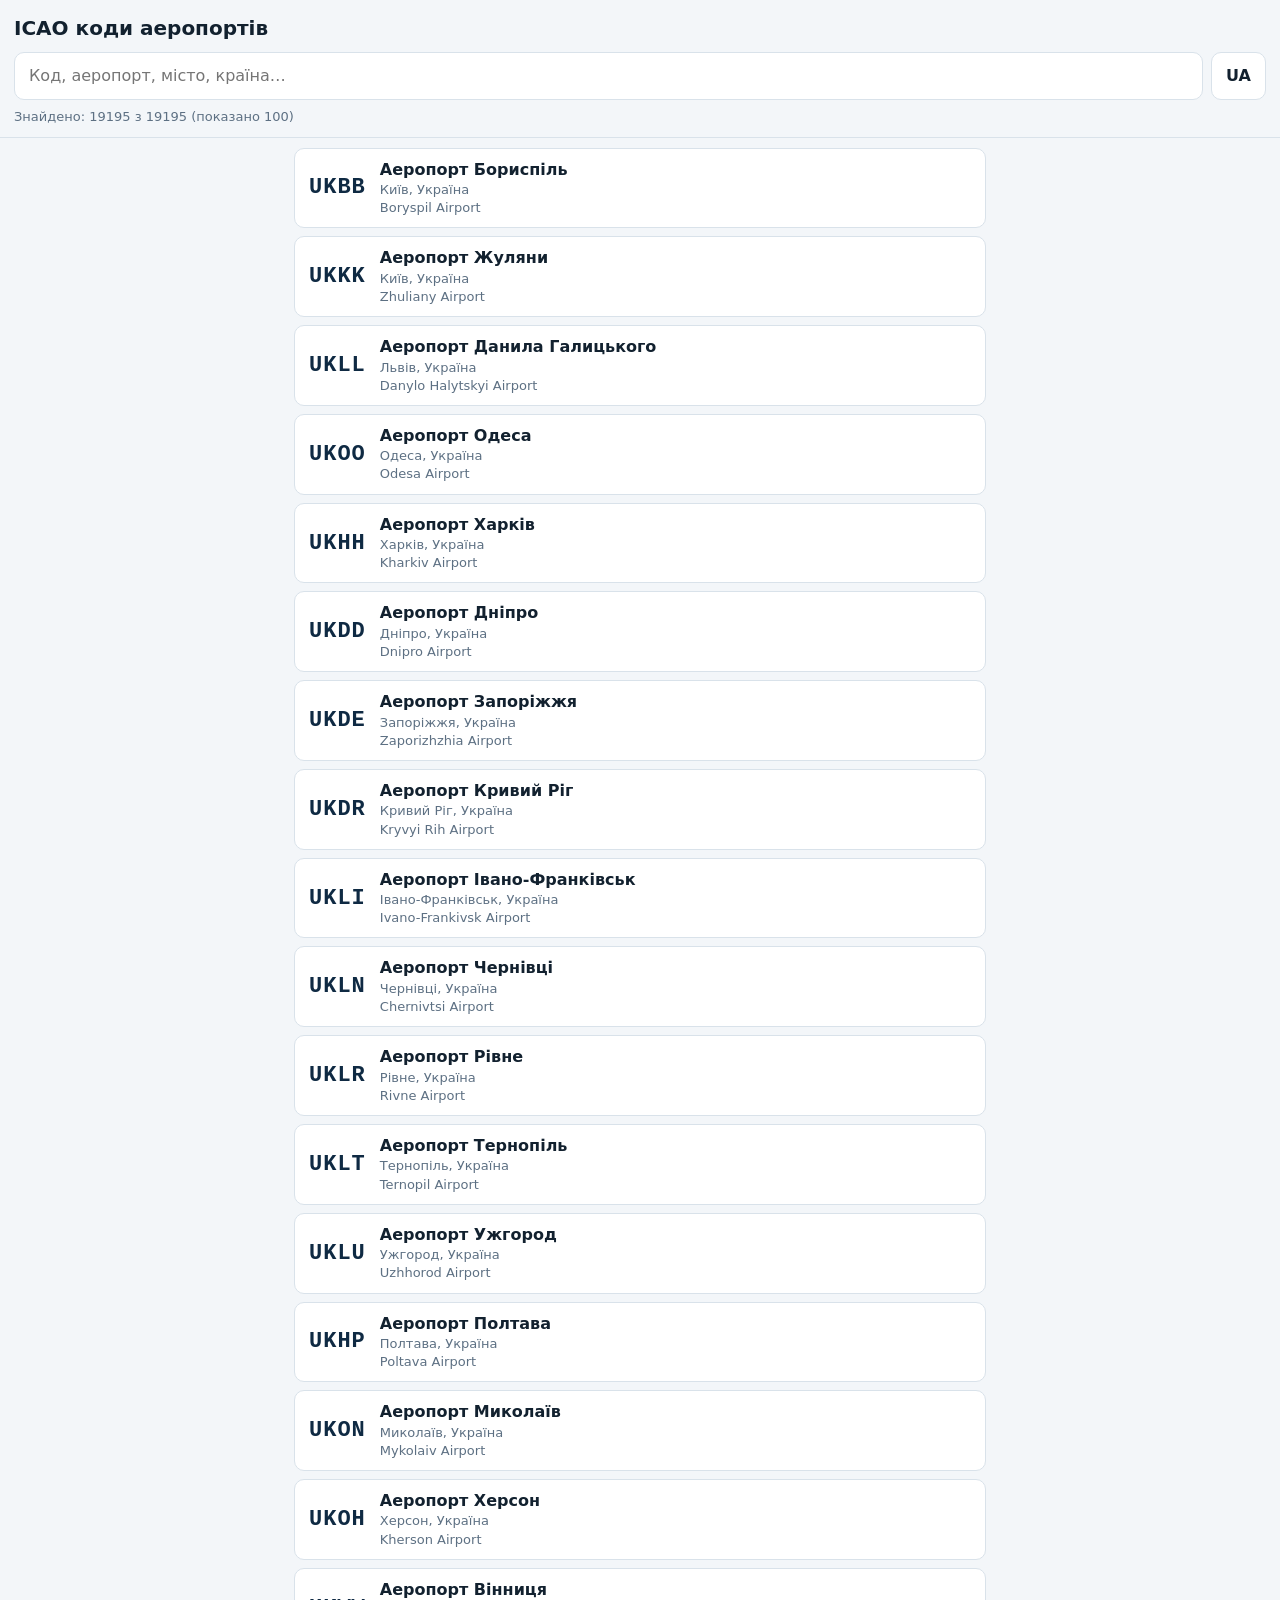
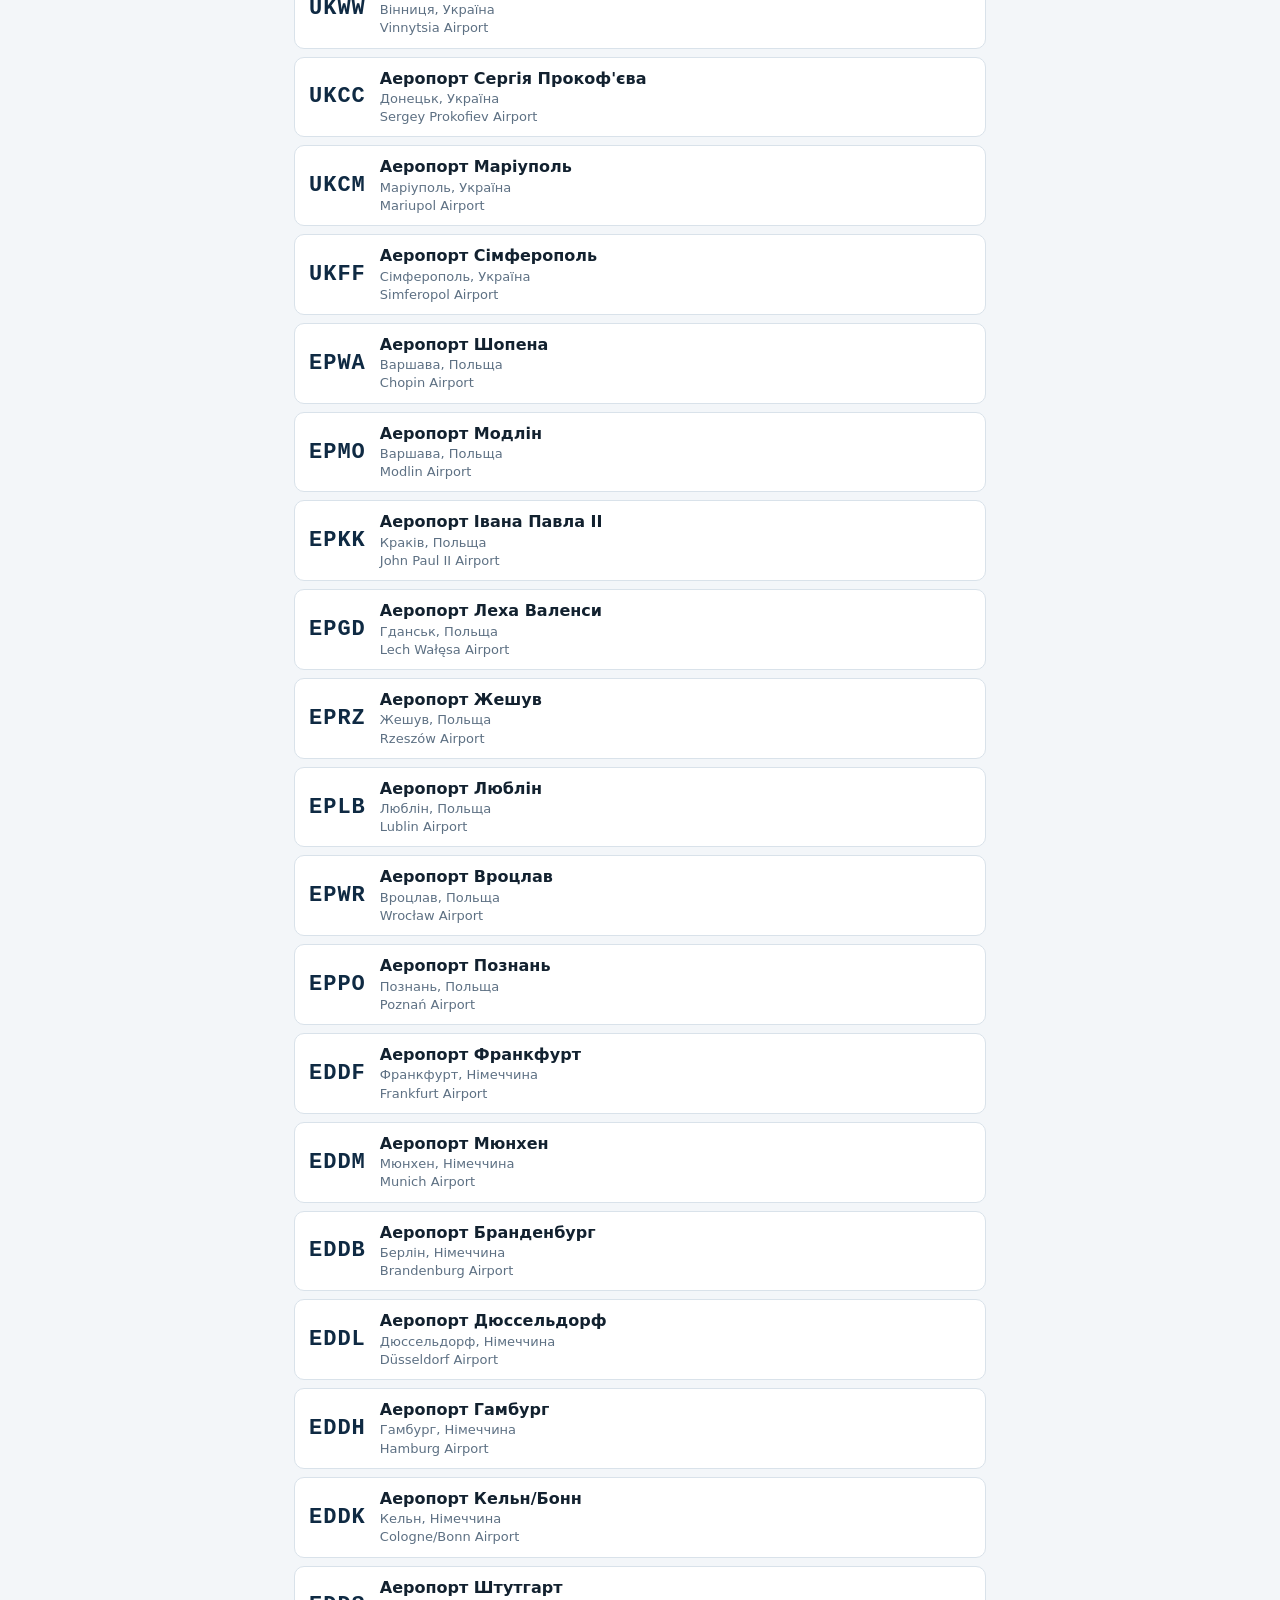
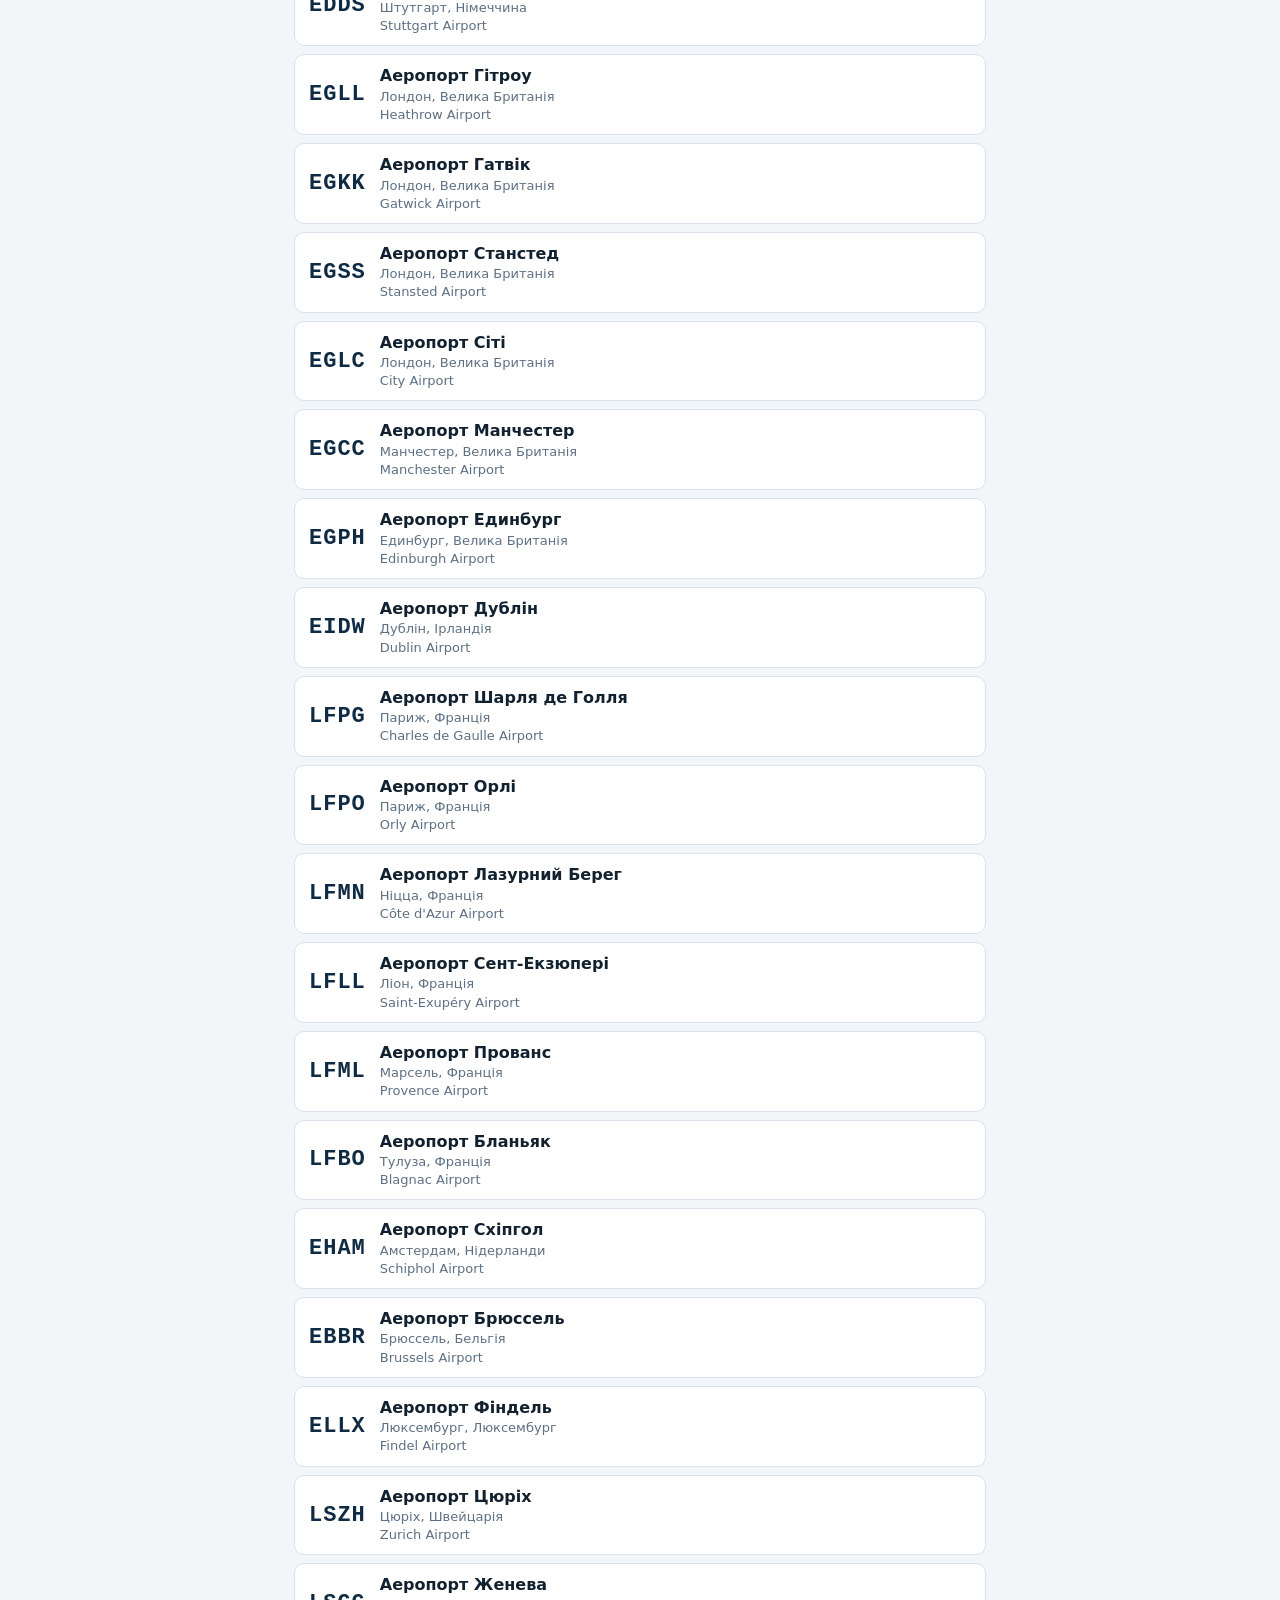
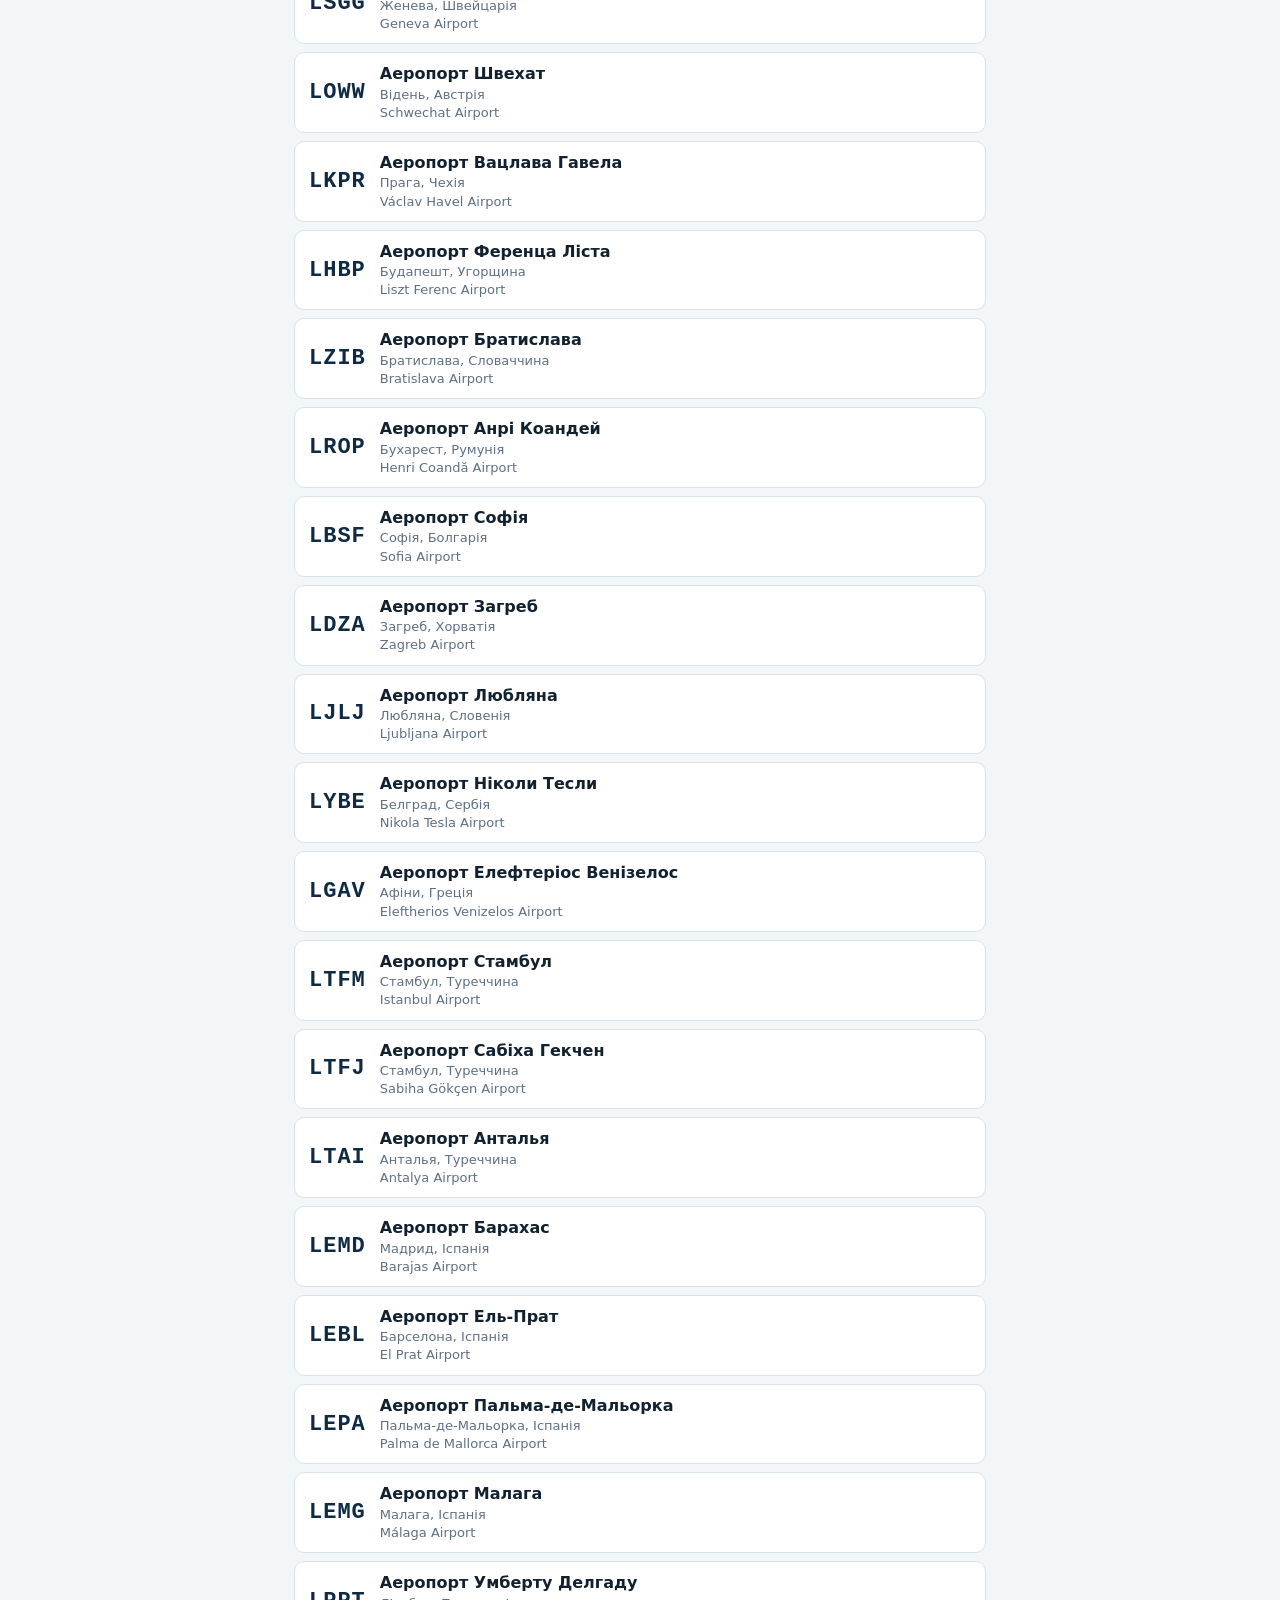
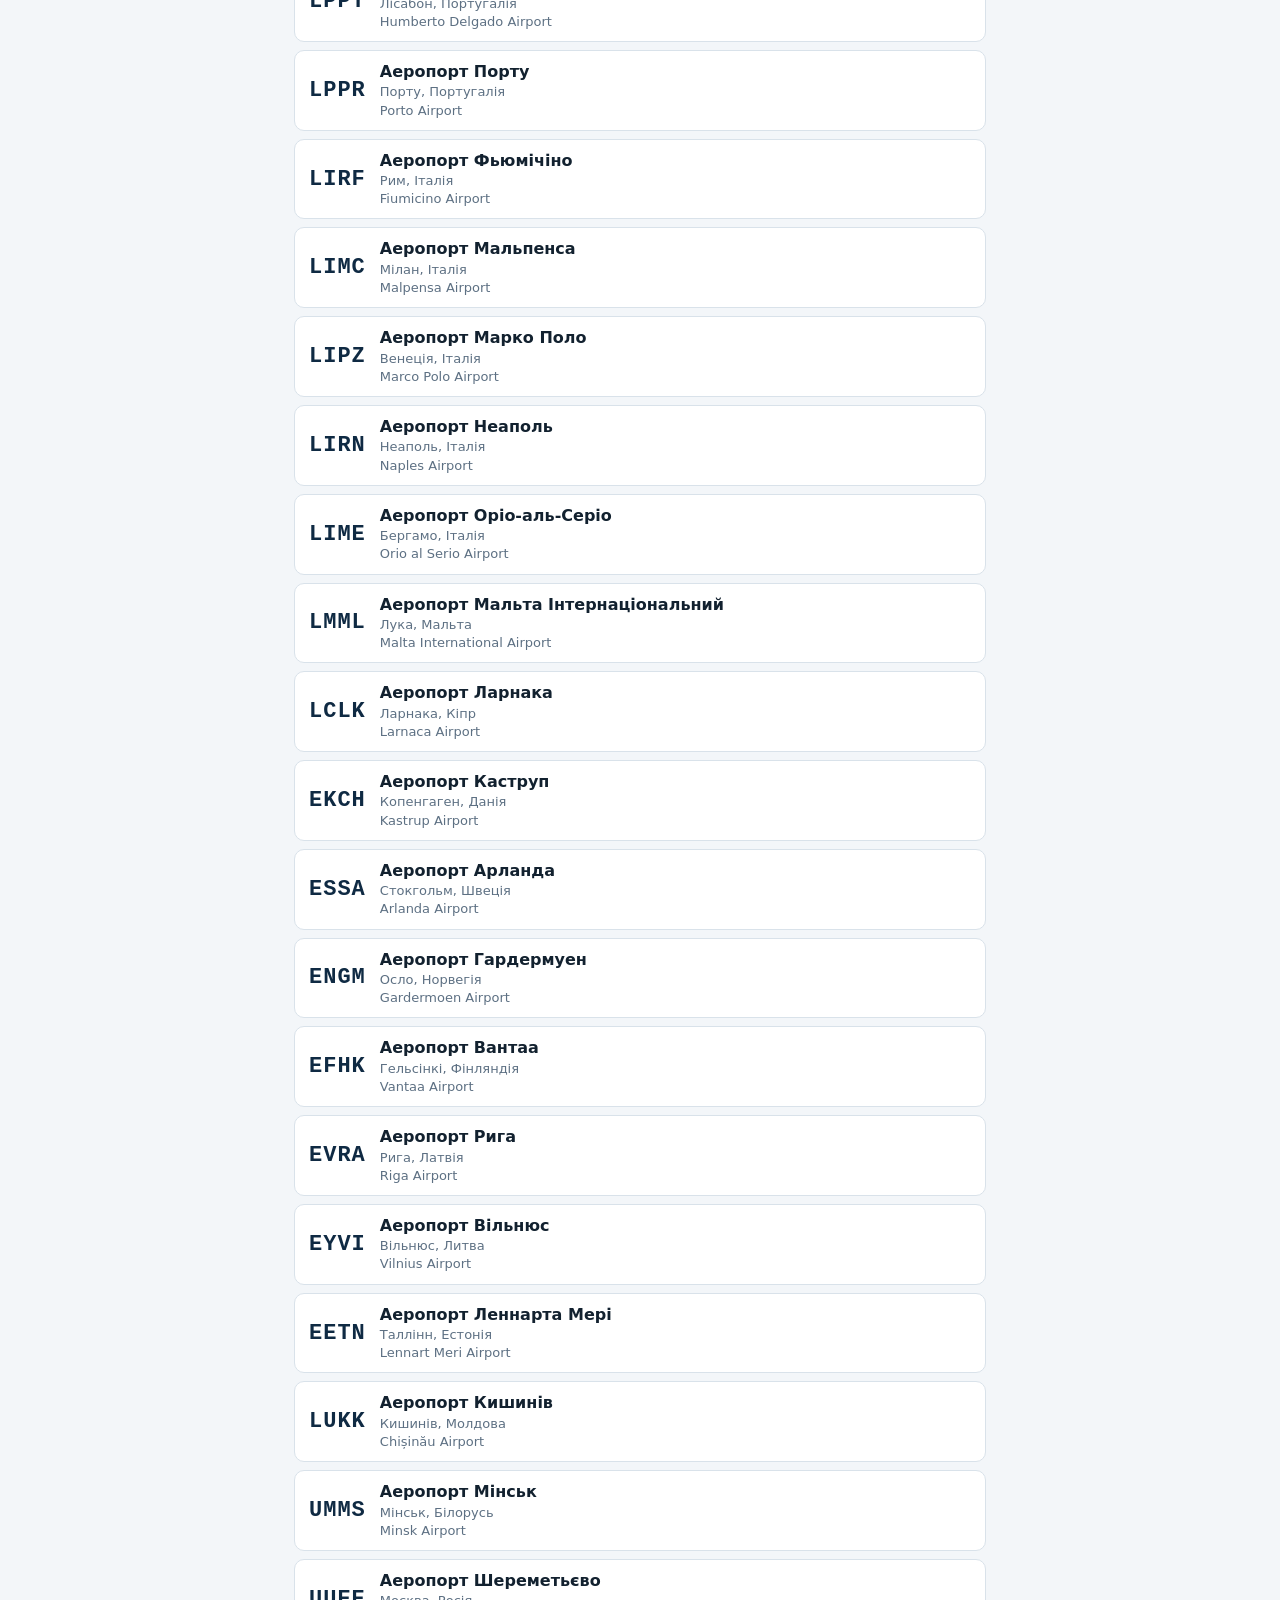
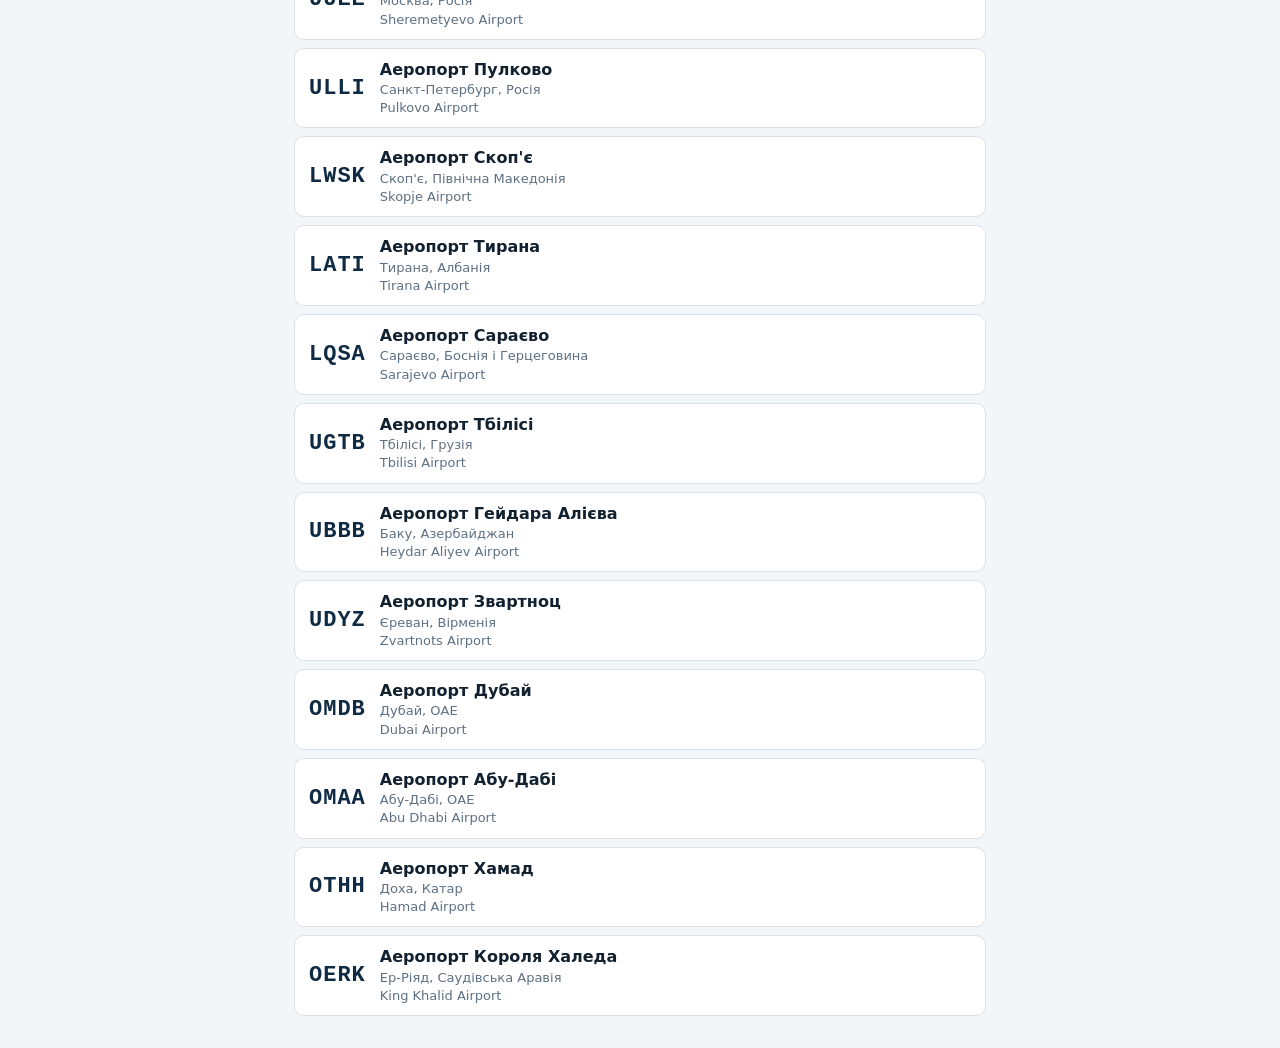
==== index.html @ 997379b4 "Add files via upload" ====
<!DOCTYPE html>
<html lang="uk">
<head>
<meta charset="utf-8">
<meta name="viewport" content="width=device-width, initial-scale=1, viewport-fit=cover">
<meta name="theme-color" content="#0f2a43">
<link rel="manifest" href="manifest.json">
<link rel="icon" href="icons/icon-192.png">
<link rel="apple-touch-icon" href="icons/icon-192.png">
<title>ICAO коди аеропортів</title>
<style>
:root{--bg:#f3f6f9;--card:#fff;--ink:#12212f;--mut:#5d7083;--acc:#0f5f9c;--line:#d9e2ea;--code:#0f2a43;
box-sizing:border-box;padding-top:env(safe-area-inset-top,0px);padding-bottom:env(safe-area-inset-bottom,0px)}
@media (prefers-color-scheme:dark){:root:not([data-theme="light"]){--bg:#0b1722;--card:#13273a;--ink:#e6eef5;--mut:#8fa5b8;--acc:#6bb6f0;--line:#223a50;--code:#6bb6f0}}
:root[data-theme="dark"]{--bg:#0b1722;--card:#13273a;--ink:#e6eef5;--mut:#8fa5b8;--acc:#6bb6f0;--line:#223a50;--code:#6bb6f0}
*{box-sizing:border-box}
body{margin:0;background:var(--bg);color:var(--ink);font:16px/1.4 system-ui,-apple-system,"Segoe UI",Roboto,sans-serif}
header{position:sticky;top:env(safe-area-inset-top,0px);background:var(--bg);padding:14px 14px 10px;border-bottom:1px solid var(--line);z-index:2}
h1{font-size:20px;margin:0 0 10px;font-weight:700}
.row{display:flex;gap:8px}
input{flex:1;min-width:0;font:inherit;padding:12px 14px;border:1.5px solid var(--line);border-radius:10px;background:var(--card);color:var(--ink)}
input:focus,button:focus-visible{outline:2px solid var(--acc);outline-offset:1px}
button{font:inherit;font-weight:600;padding:0 14px;border:1.5px solid var(--line);border-radius:10px;background:var(--card);color:var(--ink);cursor:pointer}
#cnt{font-size:13px;color:var(--mut);margin-top:8px}
main{padding:10px 14px 24px;max-width:720px;margin:0 auto}
.it{display:flex;gap:14px;align-items:center;background:var(--card);border:1px solid var(--line);border-radius:10px;padding:10px 14px;margin-bottom:8px;width:100%;text-align:left;font-weight:400}
.cd{font:700 22px ui-monospace,Menlo,Consolas,monospace;color:var(--code);letter-spacing:1px}
.nm{font-weight:600}.sb{font-size:13px;color:var(--mut)}
.em{text-align:center;color:var(--mut);padding:30px 0}
#toast{position:fixed;left:50%;bottom:calc(20px + env(safe-area-inset-bottom,0px));transform:translateX(-50%);background:var(--code);color:var(--bg);padding:8px 14px;border-radius:20px;font-size:14px;opacity:0;pointer-events:none;transition:opacity .2s}
#toast.on{opacity:1}
#imp,#hint{display:none!important}
.w{margin-bottom:8px}.w .it{margin-bottom:0}.w.open .it{border-radius:10px 10px 0 0}
.dt{background:var(--card);border:1px solid var(--line);border-top:0;border-radius:0 0 10px 10px;padding:8px 14px;font-size:14px}
.dt div{display:flex;justify-content:space-between;gap:12px;padding:3px 0}.dt span:first-child{color:var(--mut)}.dt a{color:var(--acc)}.dt svg{display:block;width:100%;height:auto;margin:8px 0 4px}.dt .h{display:block;font-weight:700;margin-top:6px;border-top:1px solid var(--line);padding-top:8px}
</style>
</head>
<body>
<header>
<h1 id="t">ICAO коди аеропортів</h1>
<div class="row"><input id="q" type="search" autocomplete="off" autocapitalize="off" spellcheck="false" placeholder="Код, аеропорт, місто, країна…"><button id="lg" aria-label="Мова">UA</button></div>
<div class="row" style="margin-top:8px;align-items:center"><div id="cnt" style="flex:1;margin:0"></div><button id="imp" style="padding:8px 12px;font-size:14px"></button><input id="fi" type="file" accept=".csv,text/csv" hidden></div>
</header>
<main><div id="hint" class="sb" style="margin-bottom:10px"></div><div id="list"></div></main>
<div id="toast"></div>
<script>
const FULL=[["KHBE","Nineveh","Himsel Army Airfield","US","S",39.3393,-86.0298,708,"","US-IN",0,"",""],["KUSW","Spencer","Boggs Field","US","S",38.8238,-81.3488,927,"","US-WV",0,"","https://en.wikipedia.org/wiki/Boggs_Field"],["PPIT","Nunapitchuk","Nunapitchuk Airport","US","S",60.9056,-162.4405,12,"NUP","US-AK",1,"","https://en.wikipedia.org/wiki/Nunapitchuk_Airport"],["PAJO","Hinchinbrook","Johnstone Point Airport","US","S",60.4817,-146.584,15,"","US-AK",0,"",""],["KTBX","Shoshoni","Shoshoni Municipal Airport","US","S",43.2513,-108.121,4817,"","US-WY",0,"",""],["POKA","Tununak","Tununak Airport","US","S",60.5696,-165.2466,14,"TNK","US-AK",1,"","https://en.wikipedia.org/wiki/Tununak_Airport"],["PAKA","Tatitlek","Tatitlek Airport","US","S",60.8714,-146.6903,62,"TEK","US-AK",1,"","https://en.wikipedia.org/wiki/Tatitlek_Airport"],["KNGT","Goliad","Naval Outlying Landing Field Goliad","US","S",28.6155,-97.6163,324,"","US-TX",0,"","https://en.wikipedia.org/wiki/Naval_Outlying_Field_Goliad"],["PACH","Chuathbaluk","Chuathbaluk Airport","US","S",61.5791,-159.216,244,"CHU","US-AK",1,"","https://en.wikipedia.org/wiki/Chuathbaluk_Airport"],["HCAD","Adado","Adado Airport","SO","S",6.0958,46.6375,1001,"AAD","SO-GA",0,"","https://en.wikipedia.org/wiki/Adado_Airport"],["AAXX","Rothera Point","Aeródromo de Punto Rothera","AQ","S",-67.5669,-68.127,null,"","AQ-U-A",0,"",""],["OEBT","Batha","Batha Airport","SA","S",24.2147,51.4499,257,"","SA-04",1,"",""],["OMQF","Al Qaffay","Al Qaffay Airport","AE","S",24.5896,51.7273,21,"","AE-AZ",0,"",""],["OMAY","Al-Yasat","Lower Yasat Island Airport","AE","S",24.1888,51.9965,null,"","AE-AZ",0,"",""],["OMLW","Zayed City","Liwa Air Base","AE","S",23.6513,53.8244,422,"","AE-AZ",0,"","https://en.wikipedia.org/wiki/Al-Safran_Air_Base"],["OMNK","Sas Al Nakheel","Sas Al Nakheel Air Base","AE","M",24.4413,54.517,14,"","AE-AZ",0,"",""],["HJAR","Adar","Adareil Airport","SS","S",10.0536,32.9594,1301,"AEE","SS-NU",0,"","https://en.wikipedia.org/wiki/Adareil_Airport"],["OAAK","Andkhoy","Andkhoy Airport","AF","S",36.9427,65.2067,900,"","AF-FYB",0,"",""],["OALG","","Logar Airport","AF","S",33.9865,69.0231,6333,"","AF-LOW",0,"",""],["OALL","Lal","Lal (Sarjangal) Airport","AF","S",34.5067,66.2981,9220,"","AF-GHO",0,"",""],["OAMK","Muqur","Muqur Airport","AF","S",32.8796,67.8486,6600,"","AF-GHA",0,"",""],["OAPJ","Panjab","Panjab Airport","AF","S",34.3917,67.0204,8800,"","AF-BAM",0,"",""],["OATW","Taywarah","Taywarah Airport","AF","S",33.5431,64.4254,7370,"","AF-GHO",0,"","https://en.wikipedia.org/wiki/Taywara_Airport"],["OAYL","Yakawlang","Yakawlang (Yakolang) Airport","AF","S",34.5133,66.3031,8700,"","AF-GHO",0,"",""],["TAPB","Codrington","Burton-Nibbs International Airport","AG","M",17.6212,-61.7983,28,"BBQ","AG-10",1,"","https://en.wikipedia.org/wiki/Burton%E2%80%93Nibbs_International_Airport"],["AGAF","Bila","Afutara Aerodrome","SB","S",-9.1914,160.9486,23,"AFT","SB-ML",0,"","https://en.wikipedia.org/wiki/Afutara_Airport"],["AGAR","Arona","Ulawa Airport","SB","S",-9.8605,161.9795,40,"RNA","SB-MK",0,"","https://en.wikipedia.org/wiki/Ulawa_Airport"],["AGAT","Atoifi","Uru Harbour Airport","SB","S",-8.8733,161.011,null,"ATD","SB-ML",0,"","https://en.wikipedia.org/wiki/Uru_Harbour_Airport"],["AGBA","Barakoma","Barakoma Airport","SB","S",-7.9128,156.706,null,"VEV","SB-WE",0,"",""],["AGBT","Batuna Mission Station","Batuna Aerodrome","SB","S",-8.562,158.1193,24,"BPF","SB-WE",0,"",""],["AGEV","Liangia","Geva Airport","SB","S",-7.5758,156.597,null,"GEF","SB-WE",0,"",""],["AGGA","Auki","Gwaunaru'u Airport","SB","S",-8.7026,160.682,5,"AKS","SB-ML",1,"","https://en.wikipedia.org/wiki/Auki_Airport"],["AGGB","Anua","Bellona/Anua Airport","SB","S",-11.3022,159.7983,60,"BNY","SB-RB",1,"","https://en.wikipedia.org/wiki/Bellona/Anua_Airport"],["AGGC","Choiseul Bay","Choiseul Bay Airport","SB","S",-6.7119,156.3961,null,"CHY","SB-CH",1,"","https://en.wikipedia.org/wiki/Choiseul_Bay_Airport"],["AGGE","Ballalae","Ballalae Airport","SB","S",-6.9907,155.8867,5,"BAS","SB-WE",1,"","https://en.wikipedia.org/wiki/Balalae_Airport"],["AGGF","Fera Island","Fera/Maringe Airport","SB","S",-8.1075,159.577,9,"FRE","SB-IS",1,"","https://en.wikipedia.org/wiki/Fera_Airport"],["AGGH","Honiara","Honiara International Airport","SB","L",-9.428,160.055,28,"HIR","SB-GU",1,"","https://en.wikipedia.org/wiki/Honiara_International_Airport"],["AGGI","Mbambanakira","Babanakira Airport","SB","S",-9.7475,159.839,null,"MBU","SB-GU",0,"","https://en.wikipedia.org/wiki/Mbambanakira_Airport"],["AGGJ","Avu Avu","Avu Avu Airport","SB","S",-9.8683,160.4106,25,"AVU","SB-GU",0,"",""],["AGGK","Kirakira","Ngorangora Airport","SB","S",-10.4497,161.898,54,"IRA","SB-MK",1,"","https://en.wikipedia.org/wiki/Kirakira_Airport"],["AGGL","Santa Cruz/Graciosa Bay/Luova","Santa Cruz/Graciosa Bay/Luova Airport","SB","S",-10.7203,165.795,18,"SCZ","SB-TE",1,"","https://en.wikipedia.org/wiki/Luova_Airport"],["AGGM","Munda","Munda Airport","SB","M",-8.328,157.263,10,"MUA","SB-WE",1,"","https://en.wikipedia.org/wiki/Munda_Airport"],["AGGN","Gizo","Nusatupe Airport","SB","S",-8.0978,156.864,13,"GZO","SB-WE",1,"","https://en.wikipedia.org/wiki/Nusatupe_Airport"],["AGGO","Stirling Island","Mono Airport","SB","S",-7.4169,155.565,35,"MNY","SB-WE",1,"","https://en.wikipedia.org/wiki/Mono_Airport"],["AGGP","Parasi","Parasi Airport","SB","S",-9.6417,161.425,null,"PRS","SB-ML",0,"",""],["AGGR","Rennell Island","Rennell/Tingoa Airport","SB","S",-11.55,160.0628,550,"RNL","SB-RB",1,"","https://en.wikipedia.org/wiki/Tingoa_Airport"],["AGGS","Sege","Sege Airport","SB","S",-8.5789,157.876,null,"EGM","SB-WE",0,"","https://en.wikipedia.org/wiki/Seghe_Airport"],["AGGT","Santa Ana Island","Santa Ana Airport","SB","S",-10.848,162.4541,3,"NNB","SB-MK",1,"","https://en.wikipedia.org/wiki/Santa_Ana_Airport_(Solomon_Islands)"],["AGGU","Marau","Marau Airport","SB","S",-9.8617,160.825,3,"RUS","SB-GU",1,"","https://en.wikipedia.org/wiki/Marau_Airport"],["AGGV","Suavanao","Suavanao Airport","SB","S",-7.5856,158.731,20,"VAO","SB-IS",1,"","https://en.wikipedia.org/wiki/Suavanao_Airport"],["AGGY","Yandina","Yandina Airport","SB","S",-9.0928,159.2184,60,"XYA","SB-CE",1,"","https://en.wikipedia.org/wiki/Yandina_Airport"],["AGKG","Kagau Island","Kaghau Airport","SB","S",-7.3305,157.585,30,"KGE","SB-CH",1,"","https://en.wikipedia.org/wiki/Kaghau_Airport"],["AGKU","Kolombangara Island","Kukudu Airport","SB","S",-8.0262,156.9478,32,"KUE","SB-WE",0,"",""],["AGKW","Kwailabesi","Kwailabesi Airport","SB","S",-8.3605,160.7751,52,"KWS","SB-ML",0,"",""],["AGLM","Lomlom","Lomlom Airport","SB","S",-10.2968,166.3273,55,"LLM","SB-TE",0,"","https://en.wikipedia.org/wiki/Lomlom_Airport"],["AGNA","Star Harbor","Nana Airport","SB","S",-10.6758,162.2049,60,"NAZ","SB-MK",0,"",""],["AGOB","Manaoba","Manaoba Airport","SB","S",-8.325,160.8005,14,"MHM","SB-ML",1,"",""],["AGOK","Gatokae","Gatokae Aerodrome","SB","S",-8.7384,158.2028,70,"GTA","SB-WE",1,"","https://en.wikipedia.org/wiki/Gatokae_Aerodrome"],["AGRC","Ringi Cove","Ringi Cove Airport","SB","S",-8.1264,157.143,null,"RIN","SB-WE",0,"",""],["AGRM","Ramata","Ramata Airport","SB","S",-8.1681,157.643,null,"RBV","SB-WE",1,"","https://en.wikipedia.org/wiki/Ramata_Airport"],["PAKX","Port Alsworth","Wilder/Natwick LLC Airport","US","S",60.1986,-154.3228,288,"","US-AK",0,"",""],["PATM","Taylor Mountain Mine","Taylor Mountain Airport","US","S",60.8678,-157.392,1000,"","US-AK",0,"",""],["UDCK","Kapan","Syunik Airport","AM","S",39.2023,46.4552,2308,"YUK","AM-SU",0,"","https://en.wikipedia.org/wiki/Syunik_Airport"],["FMMB","","Ambatomainty Airport","MG","S",-17.6867,45.6239,1025,"AMY","MG-M",0,"","https://en.wikipedia.org/wiki/Ambatomainty_Airport"],["ANYN","Yaren","Nauru International Airport","NR","M",-0.5479,166.9195,22,"INU","NR-14",1,"https://www.nauruair.com/","https://en.wikipedia.org/wiki/Nauru_International_Airport"],["YADN","Angus Downs Station","Angus Downs Airport","AU","S",-25.0325,132.2748,1724,"ANZ","AU-NT",0,"",""],["FNCO","Saurimo","Catoca Airport","AO","S",-9.4314,20.3116,3498,"CTV","AO-LSU",0,"","https://en.wikipedia.org/wiki/Catoca_Airport"],["FNLM","Lumbala","Lumbala Airstrip","AO","S",-12.6389,22.589,3510,"","AO-MOX",0,"",""],["FNNL","Huambo","Huambo Airport","AO","S",-12.7863,15.7745,5443,"","AO-HUA",0,"","https://en.wikipedia.org/wiki/Huambo_Airport"],["ENOE","Troll Station","Troll Airfield","AQ","S",-71.9571,2.4526,4167,"","AQ-U-A",0,"","https://en.wikipedia.org/wiki/Troll_airfield"],["AQBC","Zucchelli Station","Boulder Clay Runway","AQ","M",-74.7394,164.0354,672,"","AQ-U-A",0,"","https://en.wikipedia.org/wiki/Zucchelli_Station"],["SAHI","Cipoletti","Cipoletti Aeroclub Airport","AR","S",-38.8931,-67.9886,885,"","AR-R",0,"",""],["SABP","Coronel Pringles","Coronel Pringles Airport","AR","S",-38.0067,-61.3319,810,"","AR-B",0,"",""],["SAFT","El Trebol","El Trebol Airport","AR","S",-32.2153,-61.7161,301,"","AR-S",0,"",""],["SAEK","Laprida","Laprida Airport","AR","S",-37.5209,-60.7781,705,"","AR-B",0,"",""],["SASM","Metan","Metán Airport","AR","S",-25.5144,-64.9656,2765,"","AR-A",0,"",""],["SAMI","San Martin","Aeroclub San Martín","AR","S",-33.0619,-68.5086,2154,"","AR-M",0,"https://www.facebook.com/Aero-Club-San-Martin-1620167351592200/","https://en.wikipedia.org/wiki/San_Mart%C3%ADn_Airport"],["SACV","Villa de María de Río Seco","Villa de María de Río Seco Airport","AR","S",-29.9,-63.683,null,"","AR-X",0,"","https://en.wikipedia.org/wiki/Villa_Mar%C3%ADa_de_R%C3%ADo_Seco_Airport"],["SAHV","Victorica","Victorica Airport","AR","S",-36.2375,-65.4506,1020,"","AR-L",0,"",""],["SAMP","La Paz","La Paz Airport","AR","S",-33.467,-67.55,null,"","AR-M",0,"",""],["SAWO","Ushuaia","Ushuaia Aeroclub Airport","AR","S",-54.8227,-68.3043,19,"","AR-V",0,"https://www.aeroclubushuaia.com/","https://en.wikipedia.org/wiki/Ushuaia_Aeroclub"],["SACT","Gobernador Gordillo","Chamical Airport","AR","M",-30.3453,-66.2941,1502,"","AR-F",0,"",""],["ATUA","Utai","(Duplicate) Utai Airstrip","PG","S",-3.386,141.5868,707,"","PG-SAN",0,"",""],["YMYU","","Myrup fly in estate Airport","AU","S",-33.7893,121.9568,30,"","AU-WA",0,"",""],["YPFL","","Preston Field - Blair Howe","AU","S",-33.0221,115.7022,20,"","AU-WA",0,"",""],["YWOD","Woodbury","Woodbury Airfield","AU","S",-42.1624,147.4501,713,"","AU-TAS",0,"",""],["YNTI","","Abrolhos North Island","AU","S",-28.2998,113.5958,1,"","AU-WA",0,"",""],["YLTT","Lady Elliot Island","Lady Elliot Island Airstrip","AU","S",-24.1129,152.7156,20,"LYT","AU-QLD",0,"",""],["YALR","Anmatjere","Aileron Airstrip","AU","S",-22.6529,133.3472,2186,"","AU-NT",0,"",""],["YSWR","Swan Reach","Swan Reach Airport","AU","S",-34.5561,139.5922,36,"","AU-SA",0,"",""],["YHAL","Wallaroo","Hall Airport","AU","S",-35.1443,149.043,null,"","AU-NSW",0,"",""],["YFGS","Tathra","Frogs Hollow Airfield","AU","S",-36.7605,149.8042,282,"","AU-NSW",0,"",""],["YSMH","Shoal Water bay","Samuel Hill Airfield ( Danger Zone RAAF Shoal water bay)","AU","S",-22.7405,150.654,120,"","AU-QLD",0,"",""],["YGGG","Gulgong","Gulgong Aero Park Airport","AU","S",-32.2987,149.5596,1443,"","AU-NSW",0,"",""],["YSKR","Mapoon","Skardon River Airport","AU","S",-11.8663,142.0088,29,"","AU-QLD",0,"",""],["YBWL","Bramwell Tourist Park","Bramwell Tourist Park airstrip","AU","S",-12.1396,142.6142,null,"","AU-QLD",0,"",""],["YMRG","Murgon","Murgon Airport","AU","S",-26.2531,151.9303,1019,"","AU-QLD",0,"http://www.burnettflyers.org/",""],["YBLP","Bluewater park Airstrip","Bluewater park Airstrip","AU","S",-19.1873,146.4948,110,"","AU-QLD",0,"","https://en.wikipedia.org/wiki/Bluewater_Airport"],["YFFD","Stirling North","Stirling North/Flinders Field Airport","AU","S",-32.5299,137.8527,110,"","AU-SA",0,"",""],["YOSN","Raglan","Old Station Airfield","AU","S",-23.8174,150.8181,122,"","AU-QLD",0,"https://www.oldstationflyingclub.com.au/",""],["YWHG","Wahring","Wahring Field","AU","S",-36.6811,145.2424,410,"","AU-VIC",0,"",""],["YRYW","Raywood","Raywood Airfield","AU","S",-36.5372,144.2412,450,"","AU-VIC",0,"",""],["YMOD","Lake modeWarre","lake Modewarre Private airstrip","AU","S",-38.26,144.0928,420,"","AU-VIC",0,"",""],["YPSI","Passage Island","Passage Island Airport","AU","S",-40.4999,148.3383,121,"","AU-TAS",0,"",""],["YBDI","Badger Island","Badger Island Airport","AU","S",-40.3187,147.8896,41,"","AU-TAS",0,"",""],["YGRM","Cosmo Newbery","Gruyere Airport","AU","S",-28.0345,123.8151,1542,"GYZ","AU-WA",1,"","https://en.wikipedia.org/wiki/Gruyere_Airport"],["YPAS","Packsaddle","Packsaddle Airport","AU","S",-30.2942,142.1376,342,"","AU-NSW",0,"",""],["YELZ","Tipperary","Elizabeth Downs Airport","AU","S",-13.7439,130.5049,null,"","AU-NT",0,"",""],["YDKG","Bandya","Duketon Gold Airport","AU","S",-27.6024,122.3357,1770,"","AU-WA",0,"",""],["YBUO","Bulloo Downs","Bulloo Downs Airport","AU","S",-28.5207,142.9599,332,"","AU-QLD",0,"",""],["YKOA","Koarlo","Koarlo Airport","AU","S",-28.6298,150.5402,764,"","AU-QLD",0,"",""],["YSWS","Sydney","Western Sydney International (Nancy-Bird Walton) Airport","AU","L",-33.8835,150.713,262,"WSI","AU-NSW",0,"https://www.wsiairport.com.au/","https://en.wikipedia.org/wiki/Western_Sydney_International_Airport"],["YARC","Archer River","Archer River Airstrip","AU","S",-13.4363,142.9289,338,"","AU-QLD",0,"",""],["YMRO","Moora","Moora Airport","AU","S",-30.6849,115.9821,659,"","AU-WA",0,"",""],["YCPX","Middle Point NT 0822","Middle Point Research Station Airstrip","AU","S",-12.5859,131.3087,39,"","AU-NT",0,"",""],["YDRS","","Drysdale Airstrip","AU","S",-38.1982,144.622,164,"","AU-VIC",0,"",""],["YCRN","Mount Direction","Cranbourn Airfield","AU","S",-41.1612,147.0151,300,"","AU-TAS",0,"https://cranbournairfield.wixsite.com/cranbournairfield/",""],["YDHD","Dirk Hartog Island","Dirk Hartog Island Airstrip","AU","S",-26.0072,113.1591,null,"","AU-WA",0,"",""],["YOKH","Oakden Hills","Oakden Hills Airport","AU","S",-31.666,137.0361,308,"","AU-SA",0,"",""],["YWIR","Wirraminna","Wirraminna Airport","AU","S",-31.1928,136.2199,446,"","AU-SA",0,"",""],["YJBO","Boisdale","JDandBoo","AU","S",-37.8577,146.9175,380,"","AU-VIC",0,"",""],["YWSN","","Woodstock Station","AU","S",-19.3587,142.7569,null,"","AU-QLD",0,"",""],["YNKR","","Nackeroo Airfield","AU","M",-15.578,130.476,null,"","AU-NT",0,"","https://en.wikipedia.org/wiki/Nackeroo_Airfield"],["YFBR","Coonamble","Fairey Bower Airfield","AU","S",-30.8833,148.2463,545,"","AU-NSW",0,"",""],["YAGN","Agnew","Agnew Airport","AU","S",-12.1456,142.1494,160,"AGW","AU-QLD",0,"","https://en.wikipedia.org/wiki/Agnew_Airport"],["YALD","Alroy Downs","Alroy Downs Airport","AU","S",-19.2908,136.079,711,"AYD","AU-NT",0,"",""],["YBNI","Baniyala","Baniyala Airport","AU","S",-13.1981,136.227,20,"BYX","AU-NT",0,"",""],["YKBS","Kimberley Downs","Kimberley Downs Airport","AU","S",-17.3986,124.3556,196,"KBD","AU-WA",0,"","https://www.wikidata.org/wiki/Q21924082"],["ZBAL","Bayanhot","Alxa Left Banner Bayanhot Airport","CN","M",38.7483,105.5842,4560,"AXF","CN-15",1,"","https://en.wikipedia.org/wiki/Alxa_Left_Banner_Bayanhot_Airport"],["WATP","Kabir","Pantar Kabir Airport","ID","S",-8.2448,124.2191,18,"AXO","ID-NT",0,"",""],["AYAA","","Ama Airport","PG","S",-4.1011,141.67,145,"AMF","PG-ESW",0,"",""],["AYAE","Aue","Mount Aue Airport","PG","S",-6.23,144.6642,4250,"UAE","PG-JWK",0,"",""],["AYAF","Afore","Afore Airstrip","PG","S",-9.1387,148.3907,2500,"AFR","PG-NPP",0,"","https://en.wikipedia.org/wiki/Afore_Airstrip"],["AYAG","Agaun","Agaun Airport","PG","S",-9.9277,149.39,3200,"AUP","PG-MBA",0,"","https://en.wikipedia.org/wiki/Agaun_Airport"],["AYAI","Aitape","Aitape Airport","PG","S",-3.1436,142.3468,10,"ATP","PG-SAN",0,"","https://en.wikipedia.org/wiki/Aitape_Airport"],["AYAK","Aiambak","Aiambak Airport","PG","S",-7.3428,141.2675,90,"AIH","PG-WPD",0,"","https://en.wikipedia.org/wiki/Aiambak_Airport"],["AYAM","Amanab","Amanab Airport","PG","S",-3.586,141.2143,1307,"AMU","PG-SAN",0,"",""],["AYAN","Andekombe","Andakombe Airport","PG","S",-7.1372,145.7447,3600,"ADC","PG-EHG",0,"","https://en.wikipedia.org/wiki/Andakombe_Airport"],["AYAO","Aiome","Aiome Airport","PG","S",-5.1457,144.7307,350,"AIE","PG-MPM",0,"","https://en.wikipedia.org/wiki/Aiome_Airport"],["AYAQ","","Kompiam Airport","PG","S",-5.3817,143.9247,5100,"KPM","PG-EPW",0,"",""],["AYAT","Ambunti","Ambunti Airport","PG","S",-4.2157,142.8232,50,"AUJ","PG-ESW",0,"",""],["AYAU","Arou","Arou Airstrip","PG","S",-5.4951,142.5137,4830,"","PG-HLA",0,"",""],["AYAW","Awaba","Awaba Airport","PG","S",-8.0134,142.7521,32,"AWB","PG-WPD",0,"","https://en.wikipedia.org/wiki/Awaba_Airport"],["AYAX","Aseki","Aseki Airport","PG","S",-7.3508,146.194,4106,"AEK","PG-MPL",0,"","https://en.wikipedia.org/wiki/Aseki_Airport"],["AYAY","Aiyura Valley","Aiyura Airport","PG","S",-6.3381,145.9042,5355,"AYU","PG-EHG",0,"","https://en.wikipedia.org/wiki/Aiyura_Airport"],["AYBA","Baimuru","Baimuru Airport","PG","M",-7.497,144.8218,27,"VMU","PG-GPK",1,"","https://en.wikipedia.org/wiki/Baimuru_Airport"],["AYBB","Bak","Bak Airstrip","PG","S",-5.2685,142.097,5440,"","PG-SAN",0,"",""],["AYBC","Bambu","Bambu Airport","PG","S",-5.8636,146.4925,6790,"BCP","PG-MPM",0,"",""],["AYBD","Bodinumu","Bodinumu Airport","PG","S",-9.1078,147.6667,3700,"BNM","PG-CPM",0,"",""],["AYBF","Bamu","Bamu Airport","PG","S",-7.8485,143.2433,50,"BMZ","PG-WPD",0,"",""],["AYBG","","Baindoung Airport","PG","S",-6.3472,146.9422,4400,"BDZ","PG-MPL",0,"",""],["AYBH","Bensbach","Bensbach Airport","PG","S",-8.8581,141.2594,30,"BSP","PG-WPD",0,"","https://en.wikipedia.org/wiki/Bensbach_Airport"],["AYBI","Bewani","Bewani Airport","PG","S",-3.0217,141.1653,550,"BWP","PG-SAN",0,"",""],["AYBK","Buka Island","Buka Airport","PG","M",-5.4223,154.6727,11,"BUA","PG-NSB",1,"","https://en.wikipedia.org/wiki/Buka_Airport"],["AYBL","Bialla, Matalilu, Ewase","Bialla Airport","PG","S",-5.3306,151.008,51,"BAA","PG-WBK",0,"",""],["AYBM","Balimo","Balimo Airport","PG","M",-8.05,142.933,51,"OPU","PG-WPD",1,"","https://en.wikipedia.org/wiki/Balimo_Airport"],["AYBO","Bomai","Bomai Airport","PG","S",-6.3732,144.637,3300,"BMH","PG-CPK",0,"",""],["AYBP","Bapi","Bapi Airstrip","PG","S",-7.7436,147.0206,2930,"BPD","PG-MPL",0,"",""],["AYBQ","Biangabip","Biangabip Airport","PG","S",-5.5264,141.7446,1069,"BPK","PG-WPD",0,"","https://en.wikipedia.org/wiki/Biangabip_Airport"],["AYBR","Biaru","Biaru Airport","PG","S",-7.6693,146.7594,4900,"BRP","PG-MPL",0,"",""],["AYBS","Begesin","Begesin Airstrip","PG","S",-5.3882,145.4474,980,"","PG-MPM",0,"",""],["AYBT","Batri","Batri Airstrip","PG","S",-6.5519,143.9439,4510,"","PG-SHM",0,"",""],["AYBU","Bulolo","Bulolo Airport","PG","S",-7.2163,146.6495,2240,"BUL","PG-MPL",0,"","https://en.wikipedia.org/wiki/Bulolo_Airport"],["AYBW","","Blackwara Airport","PG","S",-2.6182,141.092,58,"","PG-SAN",0,"",""],["AYBX","Wowobo","Wowobo Airstrip","PG","S",-7.3405,144.5477,74,"","PG-GPK",0,"",""],["AYBY","Wuyabo","Wuyabo Airstrip","PG","S",-6.8385,145.8732,6400,"","PG-EHG",0,"",""],["AYBZ","Biniguni","Biniguni Airport","PG","S",-9.6425,149.3039,215,"XBN","PG-MBA",0,"",""],["AYCB","Chungribu","Chungribu Airport","PG","S",-4.8066,144.715,108,"CVB","PG-MPM",0,"","https://ceb.wikipedia.org/wiki/Chungribu_Airport"],["AYCG","Cape Gloucester","Cape Gloucester Airport","PG","S",-5.4552,148.4223,78,"CGC","PG-WBK",0,"","https://en.wikipedia.org/wiki/Cape_Gloucester_Airport"],["AYCH","Kundiawa","Chimbu Airport","PG","M",-6.0243,144.971,4974,"CMU","PG-CPK",1,"","https://en.wikipedia.org/wiki/Chimbu_Airport"],["AYCN","Changriwa","Changriwa Airstrip","PG","S",-4.3287,143.7406,100,"","PG-ESW",0,"",""],["AYCS","Samarai Island","China Strait Airstrip","PG","S",-10.5628,150.6907,10,"SQT","PG-MBA",0,"",""],["AYDB","Debepare","Debepare Airport","PG","S",-6.3086,141.9056,360,"DBP","PG-WPD",0,"",""],["AYDD","Dobu","Dobu Airstrip","PG","S",-6.6305,144.6383,3115,"","PG-CPK",0,"",""],["AYDE","Derim","Derim Airport","PG","S",-6.1447,147.1072,4850,"DER","PG-MPL",0,"",""],["AYDI","Bundi","Bundi Airport","PG","S",-5.7422,145.2275,4400,"BNT","PG-MPM",0,"",""],["AYDK","Munduku","Munduku Airport","PG","S",-4.6204,143.4516,100,"MDM","PG-ESW",0,"",""],["AYDL","Kondobol","Kondobol Airport","PG","S",-8.5336,142.5049,132,"KPF","PG-WPD",0,"",""],["AYDN","Dinangat","Dinangat Airport","PG","S",-6.1546,146.6772,5309,"DNU","PG-MPL",0,"",""],["AYDO","Castori Islets","Doini Airport","PG","S",-10.7009,150.7218,31,"DOI","PG-MBA",0,"",""],["AYDP","Tsendiap","Tsendiap Airstrip","PG","S",-5.3599,144.4462,1565,"","PG-JWK",0,"",""],["AYDQ","Dimisisi","Dimisisi Airstrip","PG","S",-8.6298,142.2162,166,"","PG-WPD",0,"",""],["AYDR","Dorobisoro","Dorobisoro Airport","PG","S",-9.4619,147.9209,1767,"DOO","PG-CPM",0,"",""],["AYDS","Dusin","Dusin Airport","PG","S",-5.1839,144.4122,6300,"","PG-MPM",0,"",""],["AYDU","Daru","Daru Airport","PG","M",-9.0868,143.208,20,"DAU","PG-WPD",1,"","https://en.wikipedia.org/wiki/Daru_Airport"],["AYDW","Dewara","Dewara Airstrip","PG","S",-8.3802,142.4475,25,"","PG-WPD",0,"",""],["AYDY","Sindeni","Sindeni Airstrip","PG","S",-7.0077,145.7965,5710,"","PG-EHG",0,"",""],["AYEA","Gunim","Kerau Airport","PG","S",-8.2716,147.0719,7360,"KRU","PG-CPM",0,"",""],["AYEB","Embessa","Embessa Airport","PG","S",-9.447,148.7628,131,"EMS","PG-NPP",0,"",""],["AYED","Yellow River Mission","Edwaki Airport","PG","S",-3.884,141.7922,190,"XYR","PG-SAN",0,"",""],["AYEE","Emirau Island","Emirau Airport","PG","S",-1.6539,149.9758,172,"EMI","PG-NIK",0,"","https://en.wikipedia.org/wiki/Emirau_Airport"],["AYEF","Efogi","Efogi Airport","PG","S",-9.1538,147.6598,3900,"EFG","PG-CPM",0,"","https://en.wikipedia.org/wiki/Efogi_Airport"],["AYEG","Mengina","Mengina Airstrip","PG","S",-6.4836,144.986,4224,"","PG-CPK",0,"",""],["AYEH","Morehead","Morehead Airport","PG","S",-8.7141,141.6444,100,"MHY","PG-WPD",0,"",""],["AYEI","Milei","Milei Airstrip","PG","S",-9.0794,147.602,2160,"","PG-CPM",0,"",""],["AYEK","Membok","Membok Airstrip","PG","S",-6.4744,141.019,54,"","PG-WPD",0,"",""],["AYEL","Eliptamin","Eliptamin Airport","PG","S",-5.0412,141.6779,4825,"EPT","PG-SAN",0,"",""],["AYEM","Eleme","Eleme Airstrip","PG","S",-4.814,143.9106,233,"","PG-ESW",0,"",""],["AYEN","Engati","Engati Airstrip","PG","S",-6.9179,146.1053,3715,"EGA","PG-MPL",0,"",""],["AYEO","Emo Mission","Emo River Airstrip","PG","S",-9.1234,148.0415,2240,"EMO","PG-NPP",0,"",""],["AYER","Erume","Erume Airport","PG","S",-8.2538,146.9747,6690,"ERU","PG-CPM",0,"",""],["AYES","Demgulu","Meselia Airport","PG","S",-6.1364,149.1183,180,"MFZ","PG-WBK",0,"",""],["AYET","Bosset","Bosset Airport","PG","S",-7.2373,141.1063,80,"BOT","PG-WPD",1,"","https://en.wikipedia.org/wiki/Bosset_Airport"],["AYEU","Eloaua Island","Eloaua Airstrip","PG","S",-1.5603,149.6304,25,"","PG-NIK",0,"",""],["AYEV","Erave","Erave Airport","PG","S",-6.6065,143.9002,3650,"ERE","PG-SHM",0,"",""],["AYEW","Siwea","Siwea Airport","PG","S",-6.2842,147.5824,5960,"SWE","PG-MPL",0,"",""],["AYEY","Mirsey","Mirsey Airstrip","PG","S",-4.0621,142.6609,107,"","PG-ESW",0,"",""],["AYEZ","Moropote","Moropote Airstrip","PG","S",-4.5871,142.3357,149,"","PG-ESW",0,"",""],["AYFA","Fane Mission","Fane Airport","PG","S",-8.5493,147.0858,4500,"FNE","PG-CPM",0,"","https://en.wikipedia.org/wiki/Fane_Airport"],["AYFE","Feramin","Feramin Airport","PG","S",-5.208,141.6988,4655,"FRQ","PG-SAN",0,"",""],["AYFF","","Faia Airport","PG","S",-7.1604,143.5313,80,"","PG-GPK",0,"",""],["AYFI","Buki","Finschhafen Airport","PG","S",-6.6218,147.8541,60,"FIN","PG-MPL",0,"","https://en.wikipedia.org/wiki/Finschhafen_Airport"],["AYFK","Foroko","Foroko Airstrip","PG","S",-5.3283,144.8944,412,"","PG-MPM",0,"",""],["AYFO","Fogomaiu","Fogomaiu Airstrip","PG","S",-6.5096,143.0794,737,"","PG-SHM",0,"",""],["AYFR","Frieda River","Frieda River Airport","PG","S",-4.6105,141.9601,217,"FAQ","PG-ESW",0,"","https://en.wikipedia.org/wiki/Frieda_River_Airport"],["AYFS","Fugari","Fas Airstrip","PG","S",-3.1983,141.472,1219,"","PG-SAN",0,"",""],["AYFU","Fuma","Fuma Airport","PG","S",-6.3933,142.4408,466,"FUM","PG-WPD",0,"",""],["AYFW","Kwieftim","Kwieftim Airstrip","PG","S",-3.6005,141.7674,515,"","PG-SAN",0,"",""],["AYGA","Goronka","Goroka Airport","PG","M",-6.0817,145.392,5282,"GKA","PG-EHG",1,"","https://en.wikipedia.org/wiki/Goroka_Airport"],["AYGC","Gewoia","Gewoia Airport","PG","S",-9.2263,148.4949,340,"GEW","PG-NPP",0,"",""],["AYGD","Amusa","Gimi Airstrip","PG","S",-6.6482,145.4003,5096,"","PG-EHG",0,"",""],["AYGE","Geigorobi","Geigorobi Airstrip","PG","S",-4.1055,143.3056,74,"","PG-ESW",0,"",""],["AYGF","Guari","Guari Airport","PG","S",-8.1286,146.8722,6450,"GUG","PG-CPM",0,"",""],["AYGG","Au","Garasa Airport","PG","S",-7.9807,147.2135,2539,"GRL","PG-MPL",0,"",""],["AYGH","Guhu","Guhu Airstrip","PG","S",-5.6957,146.1116,3,"","PG-MPM",0,"",""],["AYGI","Garaina","Garaina Airport","PG","S",-7.8756,147.1413,2497,"GAR","PG-MPL",0,"",""],["AYGJ","Woodlark (Muyua) Island","Guasopa Airport","PG","S",-9.2259,152.9444,10,"GAZ","PG-MBA",0,"","https://en.wikipedia.org/wiki/Guasopa_Airport"],["AYGL","Gonaili","Gonaili Airport","PG","S",-5.5277,151.5733,40,"GOE","PG-EBR",0,"",""],["AYGM","Gema","Gema Airstrip","PG","S",-6.8031,145.7759,5370,"","PG-EHG",0,"",""],["AYGN","Gurney","Gurney Airport","PG","M",-10.3115,150.334,88,"GUR","PG-MBA",1,"","https://en.wikipedia.org/wiki/Gurney_Airport"],["AYGO","Gokto","Gokto Airstrip","PG","S",-4.9136,144.49,259,"","PG-MPM",0,"",""],["AYGP","Gusap","Gusap Airport","PG","S",-6.0532,145.959,1504,"GAP","PG-MPL",0,"","https://en.wikipedia.org/wiki/Gusap_Airport"],["AYGQ","Gawa","Gawa Airstrip","PG","S",-5.259,142.233,6500,"","PG-SAN",0,"",""],["AYGR","Popondetta","Girua Airport","PG","M",-8.8045,148.309,311,"PNP","PG-NPP",1,"","https://en.wikipedia.org/wiki/Girua_Airport"],["AYGS","Gasuke","Gasuke Airport","PG","S",-6.1028,141.7393,157,"GBC","PG-WPD",0,"",""],["AYGT","Gasmata Island","Gasmata Island Airport","PG","S",-6.2711,150.331,23,"GMI","PG-WBK",1,"","https://en.wikipedia.org/wiki/Gasmata_Airport"],["AYGU","Anguganak","Anguganak Airport","PG","S",-3.5605,142.2173,937,"AKG","PG-SAN",0,"",""],["AYGV","Green River","Green River Airport","PG","S",-3.9022,141.1705,281,"GVI","PG-SAN",0,"",""],["AYGW","Guwasa","Guwasa Airport","PG","S",-6.4658,145.084,4800,"","PG-EHG",0,"",""],["AYGX","Gora","Gora Airstrip","PG","S",-9.0021,148.2364,2497,"GOC","PG-NPP",0,"",""],["AYGY","Guavi","Guavi Airstrip","PG","S",-6.87,142.7537,303,"","PG-WPD",0,"",""],["AYHA","","Haia Airport","PG","S",-6.7074,144.9974,2434,"","PG-CPK",0,"",""],["AYHB","Habi","Habi Airport","PG","S",-6.32,142.4893,993,"HBD","PG-WPD",0,"",""],["AYHE","Heiweni","Heiweni Airport","PG","S",-7.4223,146.4276,3480,"HNI","PG-MPL",0,"",""],["AYHF","Bainyik","Hayfields Airport","PG","S",-3.6984,143.0579,466,"HYF","PG-ESW",0,"",""],["AYHH","Honinabi","Honinabi Airport","PG","S",-6.2457,142.1771,452,"HNN","PG-WPD",0,"",""],["AYHJ","Hewa","Hewa Airstrip","PG","S",-5.1914,142.9595,5000,"","PG-EPW",0,"",""],["AYHK","Kimbe","Hoskins Airport","PG","M",-5.4638,150.4073,66,"HKN","PG-WBK",1,"","https://en.wikipedia.org/wiki/Hoskins_Airport"],["AYHL","Hesalibi","Hesalibi Airstrip","PG","S",-6.6,142.3502,305,"","PG-WPD",0,"",""],["AYHN","Habina","Habina Airstrip","PG","S",-6.6671,146.0,6200,"","PG-EHG",0,"",""],["AYHO","Haivaro","Haivaro Airport","PG","S",-6.9406,143.059,180,"HIT","PG-GPK",0,"",""],["AYHQ","Hauna","Hauna Airstrip","PG","S",-4.2994,142.2305,73,"","PG-ESW",0,"",""],["AYHT","Hotmin Mission","Hotmin Airstrip","PG","S",-4.5845,141.5742,196,"","PG-ESW",0,"",""],["AYHU","Hawabango","Hawabango Airport","PG","S",-7.393,146.0035,4563,"HWA","PG-GPK",0,"",""],["AYHW","Haewenai","Haewenai Airstrip","PG","S",-5.7219,141.3205,220,"","PG-WPD",0,"",""],["AYHX","Herowana","Herowena Airstrip","PG","S",-6.6229,145.1972,4695,"","PG-EHG",0,"",""],["AYHY","Huya","Huya Airstrip","PG","S",-6.2734,142.7061,2611,"","PG-HLA",0,"",""],["AYIA","Nissan Island","Nissan Island Airport","PG","S",-4.4997,154.226,52,"IIS","PG-NSB",0,"","https://en.wikipedia.org/wiki/Nissan_Island_Airport"],["AYIB","Ibil","Ibil Airstrip","PG","S",-4.6828,141.0316,870,"","PG-SAN",0,"",""],["AYID","Indagen","Indagen Airport","PG","S",-6.2266,147.244,5788,"IDN","PG-MPL",0,"",""],["AYII","Imane","Imane Airport","PG","S",-6.7524,146.1072,3860,"IMN","PG-MPL",0,"",""],["AYIM","Kungim","Kungim Airport","PG","S",-5.671,141.03,349,"KGM","PG-WPD",0,"",""],["AYIN","Busilmin","Busilmin Airstrip","PG","S",-4.9166,141.1548,5450,"","PG-SAN",0,"",""],["AYIO","Imonda","Imonda Airport","PG","S",-3.328,141.1573,990,"IMD","PG-SAN",0,"",""],["AYIP","Iropena","Iropena Airstrip","PG","S",-5.0326,143.8711,5190,"","PG-EPW",0,"",""],["AYIQ","Kieta","Aropa Airport","PG","S",-6.3057,155.7282,20,"KIE","PG-NSB",1,"","https://en.wikipedia.org/wiki/Aropa_Airport"],["AYIR","Inaru","Inaru Airstrip","PG","S",-4.6316,142.8913,178,"","PG-ESW",0,"",""],["AYIS","Isan","Isan Airstrip","PG","S",-5.9781,146.6198,6955,"","PG-MPL",0,"",""],["AYIT","Iteri","Iteri Airstrip","PG","S",-4.2418,141.5234,242,"","PG-ESW",0,"",""],["AYIU","Ialibu","Ialibu Airport","PG","S",-6.2782,143.9944,6736,"","PG-SHM",0,"",""],["AYIW","Wasua","Wasua Airport","PG","S",-8.2836,142.8697,45,"WSA","PG-WPD",0,"",""],["AYIX","Garove Island","Witu Airport","PG","S",-4.6895,149.4401,25,"WIU","PG-WBK",0,"",""],["AYIY","Miyanmin","Miyanmin Airport","PG","S",-4.9031,141.6208,2500,"MPX","PG-SAN",0,"",""],["AYJE","Yomneri","Yomneri Airstrip","PG","S",-5.237,144.6007,6100,"","PG-MPM",0,"",""],["AYJO","Yongai","Yongai Airport","PG","S",-8.5289,147.4603,6500,"KGH","PG-CPM",0,"",""],["AYJS","Josephstaal","Josephstaal Airport","PG","S",-4.7471,145.0071,250,"JOP","PG-MPM",0,"",""],["AYJW","","Wauru Airstrip","PG","S",-4.182,141.1983,200,"","PG-SAN",0,"",""],["AYKA","Losuia","Losuia Airport","PG","S",-8.5058,151.081,27,"LSA","PG-MBA",1,"","https://en.wikipedia.org/wiki/Losuia_Airport"],["AYKB","","Kabwum","PG","S",-6.1555,147.1915,4450,"KBM","PG-MPL",0,"",""],["AYKC","Kandrian","Kandrian Airport","PG","S",-6.1922,149.5478,280,"KDR","PG-WBK",0,"","https://en.wikipedia.org/wiki/Kandrian_Airport"],["AYKD","Hoieti","Kamina Airport","PG","S",-7.6493,145.9569,2157,"KMF","PG-GPK",0,"",""],["AYKG","Kopiago","Kopiago Airport","PG","S",-5.3883,142.4977,4445,"KPA","PG-HLA",0,"",""],["AYKH","Kamulai Mission","Kamulai Airport","PG","S",-8.1507,146.834,5800,"KAQ","PG-CPM",0,"",""],["AYKI","Kiunga","Kiunga Airport","PG","S",-6.1257,141.282,88,"UNG","PG-WPD",1,"","https://en.wikipedia.org/wiki/Kiunga_Airport"],["AYKJ","Kanainj","Kanainj Airport","PG","S",-5.2903,144.7072,4064,"KNE","PG-MPM",0,"",""],["AYKK","Kikori","Kikori Airport","PG","S",-7.4244,144.2501,50,"KRI","PG-GPK",1,"","https://en.wikipedia.org/wiki/Kikori_Airport"],["AYKL","Kafle","Kafle Airstrip","PG","S",-3.75,142.59,850,"","PG-SAN",0,"",""],["AYKM","Kerema","Kerema Airport","PG","M",-7.9636,145.771,10,"KMA","PG-GPK",1,"","https://en.wikipedia.org/wiki/Kerema_Airport"],["AYKN","Kubuna Mission","Kubuna Airstrip","PG","S",-8.6917,146.7566,200,"","PG-CPM",0,"",""],["AYKO","Kokoda","Kokoda Airport","PG","S",-8.8847,147.731,1240,"KKD","PG-NPP",0,"","https://en.wikipedia.org/wiki/Kokoda_Airport"],["AYKQ","Kagi","Kagi Airport","PG","S",-9.1359,147.6694,4200,"KGW","PG-CPM",0,"",""],["AYKR","Kar Kar Island","Kar Kar Airport","PG","S",-4.557,145.9404,130,"KRX","PG-MPM",0,"",""],["AYKT","Kaintiba","Kaintiba Airport","PG","S",-7.5003,146.0338,2050,"KZF","PG-GPK",0,"",""],["AYKU","Kuri","Kuri Airport","PG","S",-7.1351,143.2761,35,"KUQ","PG-GPK",0,"",""],["AYKV","Kavieng","Kavieng Airport","PG","M",-2.5794,150.808,7,"KVG","PG-NIK",1,"","https://en.wikipedia.org/wiki/Kavieng_Airport"],["AYKW","Kawito","Kawito Airport","PG","S",-7.977,142.8236,72,"KWO","PG-WPD",0,"",""],["AYKY","Londolovit","Londolovit Airport","PG","S",-3.0436,152.629,167,"LNV","PG-NIK",1,"","https://en.wikipedia.org/wiki/Lihir_Island_Airport"],["AYKZ","Kairiru Island","Kairiru Airstrip","PG","S",-3.3687,143.5542,60,"","PG-ESW",0,"",""],["AYLB","Lab Lab Mission","Lab Lab Airport","PG","S",-5.7204,148.0566,160,"LAB","PG-MPL",0,"",""],["AYLC","Lake Campbell","Lake Campbell Airstrip","PG","S",-6.7486,142.6037,585,"","PG-WPD",0,"",""],["AYLE","Leli","Lele Airstrip","PG","S",-5.2192,151.3938,1600,"","PG-EBR",0,"",""],["AYLG","Denglagu Mission","Keglsugl Airport","PG","S",-5.8328,145.0972,8400,"KEG","PG-CPK",0,"",""],["AYLH","Klauhau","Klauhau Airstrip","PG","S",-4.1305,142.2495,130,"","PG-ESW",0,"",""],["AYLI","Kibuli","Kibuli Airstrip","PG","S",-9.0065,142.6981,54,"KII","PG-WPD",0,"",""],["AYLJ","Maravo","Lamogai Airstrip","PG","S",-5.819,149.3053,493,"","PG-WBK",0,"",""],["AYLL","Linga Linga","Linga Linga Airport","PG","S",-5.5319,149.7342,17,"LGN","PG-WBK",0,"",""],["AYLN","","Langimar Airport","PG","S",-7.2231,146.2271,5127,"LNM","PG-MPL",0,"",""],["AYLO","Lowai","Lowai Airport","PG","S",-6.3344,146.6458,2900,"LWI","PG-MPL",0,"",""],["AYLP","Leron Plains","Leron Plains Airport","PG","S",-6.3917,146.3434,680,"LPN","PG-MPL",0,"",""],["AYLQ","Lagoon","Lagoon Airstrip","PG","S",-8.8186,143.1317,100,"","PG-WPD",0,"",""],["AYLS","Lese","Lese Airport","PG","S",-8.2799,146.2765,40,"LNG","PG-GPK",0,"",""],["AYLT","","Lengbati Airport","PG","S",-6.3846,147.3686,5750,"LNC","PG-MPL",0,"",""],["AYLU","Lumi","Lumi Airport","PG","S",-3.4768,142.0413,1750,"LMI","PG-SAN",0,"",""],["AYLX","Long Island","Long Island Airport","PG","S",-5.3604,147.0177,116,"LSJ","PG-MPM",0,"",""],["AYLY","Myola","Myola Airstrip","PG","S",-9.1516,147.7623,6735,"","PG-NPP",0,"",""],["AYLZ","Slai","Slai Airstrip","PG","S",-4.0322,143.1831,77,"","PG-ESW",0,"",""],["AYMA","Manari","Manari Airport","PG","S",-9.1908,147.6219,2630,"MRM","PG-CPM",0,"",""],["AYMB","Morobe","Morobe Airport","PG","S",-7.74,147.59,8,"OBM","PG-MPL",0,"",""],["AYMC","Menyamya","Menyamya Airport","PG","S",-7.2117,146.0194,3880,"MYX","PG-MPL",0,"",""],["AYMD","Madang","Madang Airport","PG","M",-5.2071,145.789,20,"MAG","PG-MPM",1,"","https://en.wikipedia.org/wiki/Madang_Airport"],["AYMF","Runakuma","Maimafu Airstrip","PG","S",-6.5032,145.0327,5213,"","PG-EHG",0,"",""],["AYMG","Magleri","Magleri Airstrip","PG","S",-4.0521,141.9863,100,"","PG-SAN",0,"",""],["AYMH","Mount Hagen","Mount Hagen Kagamuga Airport","PG","M",-5.8282,144.2994,5388,"HGU","PG-WHM",1,"","https://en.wikipedia.org/wiki/Mount_Hagen_Airport"],["AYMI","Mindik","Mindik Airport","PG","S",-6.4717,147.4411,4200,"MXK","PG-MPL",0,"",""],["AYMJ","Makini","Makini Airport","PG","S",-6.5322,147.6512,2530,"MPG","PG-MPL",0,"",""],["AYMK","Mok","Mok Airport","PG","S",-5.7302,149.0566,1050,"","PG-WBK",0,"",""],["AYML","Mougulu","Mougulu Airport","PG","S",-6.2809,142.4208,825,"GUV","PG-WPD",0,"",""],["AYMN","Mendi","Mendi Airport","PG","M",-6.1477,143.657,5680,"MDU","PG-SHM",1,"","https://en.wikipedia.org/wiki/Mendi_Airport"],["AYMO","Manus Island","Momote Airport","PG","M",-2.0619,147.424,12,"MAS","PG-MRL",1,"","https://en.wikipedia.org/wiki/Momote_Airport"],["AYMP","Malalaua","Malalaua Airport","PG","S",-8.0714,146.1555,20,"MLQ","PG-GPK",0,"",""],["AYMQ","Malam","Malam Airport","PG","S",-8.7092,142.6497,126,"MQO","PG-WPD",0,"",""],["AYMR","Moro","Moro Airport","PG","S",-6.3633,143.238,2740,"MXH","PG-SHM",1,"","https://en.wikipedia.org/wiki/Moro_Airport"],["AYMS","Misima Island","Misima Island Airport","PG","S",-10.6892,152.838,26,"MIS","PG-MBA",1,"","https://en.wikipedia.org/wiki/Misima_Airport"],["AYMU","","Muluma Airstrip","PG","S",-6.4265,142.7675,2000,"","PG-SHM",0,"",""],["AYMV","Babase Island","Malekolon Airport","PG","S",-4.0234,153.6573,5,"MKN","PG-NIK",0,"",""],["AYMW","Marawaka","Marawaka Airport","PG","S",-6.9736,145.8849,6050,"MWG","PG-EHG",0,"",""],["AYMX","Mamusi","Mamusi Airstrip","PG","S",-5.1969,144.1918,1020,"","PG-EPW",0,"",""],["AYMY","Smok","Smok Airstrip","PG","S",-3.3158,141.2461,729,"","PG-SAN",0,"",""],["AYMZ","Tatau Island","Mapua(Mabua) Airport","PG","S",-2.8114,151.9911,40,"MPU","PG-NIK",0,"",""],["AYNA","Gwarawon","Nankina Airport","PG","S",-5.837,146.4533,5800,"NKN","PG-MPM",0,"",""],["AYNB","Kanabea","Kanabea Airport","PG","S",-7.5389,145.905,4288,"KEX","PG-GPK",0,"",""],["AYNC","Nadunumu","Nadunumu Airport","PG","S",-9.1436,147.6842,5100,"NDN","PG-CPM",0,"",""],["AYND","Aua Island","Aua Island Airport","PG","S",-1.4606,143.0647,4,"AUI","PG-MRL",0,"",""],["AYNE","Negarbo","Negarbo(Negabo) Airport","PG","S",-6.5678,144.7031,4500,"GBF","PG-CPK",0,"",""],["AYNF","Nagri","Nagri Airport","PG","S",-4.0916,142.5929,150,"","PG-ESW",0,"",""],["AYNG","Manguna","Manguna Airport","PG","S",-5.5778,151.7923,187,"MFO","PG-EBR",0,"","https://en.wikipedia.org/wiki/Manguna_Airport"],["AYNH","Gumbarami","Nahu Airstrip","PG","S",-5.8427,146.1126,6520,"","PG-MPM",0,"",""],["AYNI","Nuguria Island","Nuguria Airstrip","PG","S",-3.4075,154.7383,30,"NUG","PG-NSB",0,"",""],["AYNJ","Namudi","Namudi Airport","PG","S",-9.4738,148.3294,1044,"NDI","PG-NPP",0,"",""],["AYNM","Kasonombe","Kasonombe Airport","PG","S",-6.3819,146.9859,5800,"KSB","PG-MPL",0,"",""],["AYNN","Kandep","Kandep Airport","PG","S",-5.8406,143.5072,7710,"KDP","PG-EPW",0,"",""],["AYNO","Namane","Nomane Airport","PG","S",-6.3218,145.0707,6032,"NMN","PG-CPK",0,"",""],["AYNP","Momonup","Momonup Airstrip","PG","S",-4.5043,144.2315,72,"","PG-ESW",0,"",""],["AYNS","Bunsil - Umboi Island","Bunsil Airport","PG","S",-5.7243,147.8667,201,"BXZ","PG-MPL",0,"",""],["AYNT","Kantobo","Kantobo Airstrip","PG","S",-6.7227,143.5636,1385,"","PG-SHM",0,"",""],["AYNU","Nuku","Nuku Airport","PG","S",-3.6768,142.4849,870,"UKU","PG-SAN",0,"",""],["AYNX","Namatanai","Namatanai Airport","PG","S",-3.6695,152.438,150,"ATN","PG-NIK",0,"","https://en.wikipedia.org/wiki/Namatanai_Airport"],["AYNY","Nambaiyufa","Nambaiyufa Airport","PG","S",-6.2412,145.2424,5550,"NBA","PG-CPK",0,"",""],["AYNZ","Lae","Nadzab Tomodachi International Airport","PG","L",-6.568,146.7265,239,"LAE","PG-MPL",1,"","https://en.wikipedia.org/wiki/Lae_Nadzab_Airport"],["AYOA","Kwomtari","Kwomtari Airstrip","PG","S",-3.598,141.3614,366,"","PG-SAN",0,"",""],["AYOB","Obo","Obo Airport","PG","S",-7.5906,141.3243,29,"OBX","PG-WPD",1,"","https://en.wikipedia.org/wiki/Obo_Airport_(Papua_New_Guinea)"],["AYOD","Obura","Obura Airstrip","PG","S",-6.5507,145.9728,5600,"","PG-EHG",0,"",""],["AYOE","Konge","Konge Airport","PG","S",-6.2239,147.2152,5900,"KGB","PG-MPL",0,"",""],["AYOF","Okao","Okao Airport","PG","S",-5.5567,141.0328,450,"OKV","PG-WPD",0,"",""],["AYOG","","Ogeranang Airport","PG","S",-6.4668,147.3642,5850,"OGE","PG-MPL",0,"",""],["AYOH","Okisai","Okisai Airstrip","PG","S",-4.7065,141.9006,310,"","PG-SAN",0,"",""],["AYOJ","Oksapmin","Oksapmin Airport","PG","S",-5.2261,142.2259,5140,"OKP","PG-SAN",0,"",""],["AYOK","Komako","Komako Airport","PG","S",-7.3984,145.8827,3960,"HOC","PG-GPK",0,"",""],["AYOL","Kol","Kol Airport","PG","S",-5.7312,144.846,5350,"KQL","PG-JWK",0,"",""],["AYOM","Omora","Omora Airport","PG","S",-7.8278,147.0806,2540,"OSE","PG-MPL",0,"",""],["AYOO","Komo","Komo-Manda Airport","PG","S",-6.0682,142.8598,5057,"KOM","PG-HLA",0,"",""],["AYOP","Kosipe Mission","Kosipe Airport","PG","S",-8.4507,147.2092,6350,"KSP","PG-CPM",0,"",""],["AYOQ","Komaio","Komaio Airport","PG","S",-7.2714,143.5952,28,"KCJ","PG-GPK",0,"",""],["AYOS","Kosimbi Mission","Kosimbi Airstrip","PG","S",-3.9522,143.1767,149,"","PG-ESW",0,"",""],["AYOU","Kombaku","Kombaku Airstrip","PG","S",-5.3817,144.6355,5400,"","PG-MPM",0,"",""],["AYOV","Olsobip","Olsobip Airport","PG","S",-5.3897,141.5153,1500,"OLQ","PG-WPD",0,"",""],["AYOW","Koroba","Koroba Airport","PG","S",-5.6952,142.7441,5638,"KDE","PG-HLA",0,"",""],["AYOX","Moi","Moi Airstrip","PG","S",-4.1615,141.2478,240,"","PG-SAN",0,"",""],["AYOY","Maitanakunai","Open Bay Airport","PG","S",-4.7947,151.6962,33,"OPB","PG-EBR",0,"",""],["AYOZ","Kora","Kora Airstrip","PG","S",-6.4304,145.0931,5745,"","PG-EHG",0,"",""],["AYPA","Somokopa","Somokopa Airstrip","PG","S",-7.0838,142.514,489,"","PG-WPD",0,"",""],["AYPB","Paiela","Paiela Airport","PG","S",-5.3724,142.9758,6100,"PLE","PG-EPW",0,"",""],["AYPC","Pangoa","Pangoa Airport","PG","S",-7.0226,141.5605,60,"PGB","PG-WPD",0,"",""],["AYPD","Pindiu","Pindiu Airport","PG","S",-6.4451,147.5158,2995,"PDI","PG-MPL",0,"",""],["AYPE","April River","April River Airport","PG","S",-4.6767,142.5401,220,"APR","PG-ESW",0,"",""],["AYPG","Pangia","Pangia Airport","PG","S",-6.386,144.1084,5340,"PGN","PG-SHM",0,"",""],["AYPI","Kapi","Kapi Airstrip","PG","S",-6.371,144.6839,3408,"","PG-CPK",0,"",""],["AYPJ","Pimaga","Pimaga Airport","PG","S",-6.4992,143.5103,2745,"PMP","PG-SHM",0,"",""],["AYPO","Mapoda","Mapoda Airport","PG","S",-7.979,143.1694,45,"MPF","PG-WPD",0,"",""],["AYPQ","Pumani","Pumani Airport","PG","S",-9.7469,149.4766,427,"PMN","PG-MBA",0,"",""],["AYPS","Maposi","Maposi Airstrip","PG","S",-4.546,142.2211,104,"","PG-ESW",0,"",""],["AYWZ","Puri","Walluanda Airport","PG","S",-6.4752,143.9872,6050,"WLU","PG-SHM",0,"",""],["AYPW","","Panakawa Airport","PG","S",-7.6721,143.1247,42,"","PG-WPD",0,"",""],["AYPY","Port Moresby","Port Moresby Jacksons International Airport","PG","L",-9.4434,147.22,146,"POM","PG-NCD",1,"","https://en.wikipedia.org/wiki/Jacksons_International_Airport"],["AYQA","Amboin","Karawari Airstrip","PG","S",-4.5967,143.5225,70,"KRJ","PG-ESW",0,"",""],["AYQB","Simbari","Simbari Airstrip","PG","S",-6.9623,145.6448,3560,"","PG-EHG",0,"",""],["AYQL","Tumolbil","Tumolbil Airport","PG","S",-4.7748,141.0133,3590,"TLP","PG-SAN",0,"",""],["AYQM","Simogu","Simogu Airstrip","PG","S",-6.8008,145.7134,4990,"","PG-EHG",0,"",""],["AYQO","Sopu","Sopu Airport","PG","S",-8.3038,147.1659,6580,"SPH","PG-CPM",0,"",""],["AYQQ","Onange Mission","Ononge Airport","PG","S",-8.6744,147.2624,5800,"ONB","PG-CPM",0,"",""],["AYQR","Sorimi","Sorimi Airstrip","PG","S",-4.3239,141.3756,450,"","PG-ESW",0,"",""],["AYQS","Sialum","Sialum Airport","PG","S",-6.0908,147.5955,170,"SXA","PG-MPL",0,"",""],["AYQU","Tsumba Mission","Tsumba Airstrip","PG","S",-4.6581,144.6082,89,"","PG-MPM",0,"",""],["AYQV","Sinow","Sinow Airstrip","PG","S",-3.9925,141.5537,183,"","PG-SAN",0,"",""],["AYQW","Sumwari","Sumwari Airstrip","PG","S",-4.7508,142.3686,465,"","PG-ESW",0,"",""],["AYRA","Kira","Kira Airport","PG","S",-8.0651,147.332,1700,"KIQ","PG-NPP",0,"",""],["AYRD","Maingi","Rano Airstrip","PG","S",-5.9594,151.1717,28,"","PG-EBR",0,"",""],["AYRE","Rabaraba","Raba Raba Airport","PG","S",-9.9711,149.8322,170,"RBP","PG-MBA",0,"",""],["AYRG","","Rumginae Airport","PG","S",-5.8972,141.2717,160,"RMN","PG-WPD",0,"",""],["AYRI","Karimui","Karimui Airport","PG","S",-6.4921,144.823,3640,"KMR","PG-CPK",0,"",""],["AYRJ","Mariama","Mariama","PG","S",-4.6124,143.247,null,"","PG-ESW",0,"",""],["AYRK","Yule Island","Kairuku Airport","PG","S",-8.817,146.5244,45,"RKU","PG-CPM",0,"",""],["AYRL","Maralina","Maralina Airstrip","PG","S",-6.9015,146.3698,431,"","PG-MPL",0,"",""],["AYRM","Maramuni","Maramuni Airport","PG","S",-5.13,143.4829,5160,"MWI","PG-EPW",0,"",""],["AYRN","Norambi","Norambi Airstrip.","PG","S",-6.9125,145.6731,5100,"","PG-EHG",0,"",""],["AYRO","Kakoro","Kakoro(Koroko) Airstrip","PG","S",-7.8347,146.5335,230,"KOR","PG-GPK",0,"",""],["AYRR","Tiri","Tiri Airstrip","PG","S",-6.6815,144.1842,4545,"","PG-SHM",0,"",""],["AYRT","Kirinbit","Kirinbit Airstrip","PG","S",-4.2839,143.1512,60,"","PG-ESW",0,"",""],["AYRV","May River","May River Airstrip","PG","S",-4.3615,141.785,107,"MRH","PG-ESW",0,"",""],["AYSA","","Suabi Airport","PG","S",-6.1044,142.2783,465,"SBE","PG-WPD",0,"",""],["AYSB","Sirebi","Sirebi Airstrip","PG","S",-7.2196,144.2352,115,"","PG-GPK",0,"",""],["AYSD","Saidor","Saidor Airport","PG","S",-5.6271,146.4628,83,"SDI","PG-MPM",0,"","https://en.wikipedia.org/wiki/Saidor_Airport"],["AYSE","Simberi Island","Simberi Airport","PG","S",-2.6622,151.9978,10,"NIS","PG-NIK",0,"",""],["AYSF","Safia","Safia Airport","PG","S",-9.5945,148.6393,430,"SFU","PG-NPP",0,"",""],["AYSG","Sila Mission","Sila Airport","PG","S",-9.0736,148.3893,2230,"SIL","PG-NPP",0,"",""],["AYSH","Sabah","Sabah Airport","PG","S",-5.5765,155.0489,10,"SBV","PG-NSB",0,"",""],["AYSI","Seltamin","Seltamin Airstrip","PG","S",-5.4122,141.8252,4285,"","PG-WPD",0,"",""],["AYSJ","Simbai","Simbai Airport","PG","S",-5.2786,144.5447,5804,"SIM","PG-MPM",0,"",""],["AYSK","Sengapi","Sengapi Airstrip","PG","S",-5.1258,144.3236,6242,"SGK","PG-MPM",0,"","https://en.wikipedia.org/w/index.php?title=Sangapi_Airport"],["AYSL","Sehulea","Sehulea Airport","PG","S",-9.9645,151.1619,30,"SXH","PG-MBA",0,"",""],["AYSM","Samberigi Mission","Samberigi Airstrip","PG","S",-6.7193,143.9338,3830,"","PG-SHM",0,"","https://en.wikipedia.org/wiki/Samberigi_Airport"],["AYSO","Selbang","Selbang Airport","PG","S",-5.315,141.752,5130,"SBC","PG-WPD",0,"",""],["AYSP","Sapmanga","Sapmanga Airport","PG","S",-6.0753,146.8111,2912,"SMH","PG-MPL",0,"",""],["AYSQ","Sepik Plains","Sepik Plains Airport","PG","S",-3.8821,143.6734,230,"SPV","PG-ESW",0,"",""],["AYSR","Sangera","Sangera Airstrip","PG","S",-3.9678,143.2763,127,"","PG-ESW",0,"",""],["AYSS","Sasereme","Sasereme Airport","PG","S",-7.6217,142.868,121,"TDS","PG-WPD",1,"","https://en.wikipedia.org/wiki/Sasereme_Airport"],["AYST","","Sturt Island Airport","PG","S",-8.1525,142.2684,40,"","PG-WPD",0,"",""],["AYSU","Suki","Suki Airport","PG","S",-8.0466,141.7222,24,"SKC","PG-WPD",0,"","https://en.wikipedia.org/wiki/Suki_Airport"],["AYSV","Sauren","Sauren Airport","PG","S",-5.9701,148.8543,46,"SXW","PG-WBK",0,"",""],["AYSW","Satwag","Satwag Airport","PG","S",-6.1396,147.2792,4185,"SWG","PG-MPL",0,"",""],["AYSX","Masa","Masa Airport","PG","S",-6.345,147.591,5900,"MBV","PG-MPL",0,"",""],["AYSY","Serai","Serra Airstrip","PG","S",-2.9739,141.9297,37,"","PG-SAN",0,"",""],["AYSZ","Samanzing","Samanzing Airstrip","PG","S",-6.4513,147.0673,6042,"","PG-MPL",0,"",""],["AYTA","Tari","Tari Airport","PG","S",-5.845,142.948,5500,"TIZ","PG-HLA",1,"","https://en.wikipedia.org/wiki/Tari_Airport"],["AYTB","Tabubil","Tabubil Airport","PG","S",-5.2805,141.2276,1570,"TBG","PG-WPD",1,"","https://en.wikipedia.org/wiki/Tabubil_Airport"],["AYTC","Mutam","Tapila Airstrip","PG","S",-8.4188,142.9043,48,"","PG-WPD",0,"",""],["AYTD","Tetehui","Teredau Airport","PG","S",-7.3205,144.6384,100,"","PG-GPK",0,"",""],["AYTE","Telefomin","Telefomin Airport","PG","S",-5.1261,141.6419,4950,"TFM","PG-SAN",0,"","https://en.wikipedia.org/wiki/Telefomin_Airport"],["AYTF","Tetebedi","Tetebedi Airport","PG","S",-9.1586,148.0686,3365,"TDB","PG-NPP",0,"",""],["AYTG","Sudest Island","Tagula Airport","PG","S",-11.3311,153.2029,59,"TGL","PG-MBA",0,"",""],["AYTH","Tifalmin","Tifalmin Airport","PG","S",-5.1172,141.4181,4735,"TFB","PG-SAN",0,"",""],["AYTI","Tapini","Tapini Airport","PG","S",-8.3567,146.9892,3100,"TPI","PG-CPM",1,"","https://en.wikipedia.org/wiki/Tapini_Airport"],["AYTK","Kokopo","Tokua Airport","PG","M",-4.3405,152.38,49,"RAB","PG-EBR",1,"","https://en.wikipedia.org/wiki/Rabaul_Airport"],["AYTL","Talbakul","Talbakul Airstrip","PG","S",-6.3708,144.7167,3500,"","PG-CPK",0,"",""],["AYTM","Tamo","Tamo Airstrip","PG","S",-4.7246,144.1529,140,"","PG-ESW",0,"",""],["AYTN","Tekin","Tekin Airport","PG","S",-5.2437,142.1652,5785,"TKW","PG-SAN",0,"","https://en.wikipedia.org/wiki/Tekin_Airport"],["AYTO","Kamberatoro Mission","Kamberatoro Airport","PG","S",-3.6006,141.0517,1350,"KDQ","PG-SAN",0,"",""],["AYTP","Teptep","Tep Tep Airport","PG","S",-5.9553,146.5595,7011,"TEP","PG-MPM",0,"",""],["AYTQ","Tapen","Tapen Airstrip","PG","S",-5.8559,146.6384,5066,"","PG-MPM",0,"",""],["AYTR","Tarabo","Tarabo Airport","PG","S",-6.4667,145.5322,6100,"TBQ","PG-EHG",0,"",""],["AYTS","Tsewi","Tsewi Airport","PG","S",-7.0695,146.1272,4185,"TSW","PG-MPL",0,"",""],["AYTT","Tarakbits","Tarakbits Airport","PG","S",-5.614,141.0421,281,"TRJ","PG-WPD",0,"",""],["AYTU","Tufi","Tufi Airport","PG","S",-9.076,149.3198,85,"TFI","PG-NPP",1,"","https://en.wikipedia.org/wiki/Tufi_Airport"],["AYTV","Timbunke","Timbunke Airport","PG","S",-4.1966,143.5192,24,"TBE","PG-ESW",0,"",""],["AYTW","Tawa","Tawa Airport","PG","S",-7.4463,146.1067,5020,"TWY","PG-MPL",0,"",""],["AYTX","Matak","Matak Airstrip","PG","S",-6.1745,146.3923,4164,"","PG-MPL",0,"",""],["AYTY","Terapo Mission","Terapo Airport","PG","S",-8.1697,146.1944,15,"TEO","PG-GPK",0,"",""],["AYTZ","Tekadu","Tekadu Airport","PG","S",-7.6808,146.5503,1310,"TKB","PG-MPL",0,"",""],["AYUA","Utai","Utai Airstrip","PG","S",-3.386,141.5868,707,"","PG-SAN",0,"",""],["AYUC","Umba","Umba Airport","PG","S",-7.0214,145.966,5950,"UMC","PG-MPL",0,"",""],["AYUE","Uroubi","Uroubi Airport","PG","S",-9.5162,148.5591,481,"URU","PG-NPP",0,"",""],["AYUG","Wa'ahun","Brugam Airstrip","PG","S",-3.6381,142.8379,595,"","PG-ESW",0,"",""],["AYUI","Buin","Buin Airport","PG","S",-6.7292,155.6833,230,"UBI","PG-NSB",0,"","https://en.wikipedia.org/wiki/Buin_Airport"],["AYUJ","Mukvi","Mukvi Airstrip","PG","S",-8.2566,141.7651,30,"","PG-WPD",0,"",""],["AYUK","Mukili","Mukili Airstrip","PG","S",-3.6856,142.3645,1200,"","PG-SAN",0,"",""],["AYUL","Musula","Musula Airstrip","PG","S",-6.8385,142.8983,740,"","PG-WPD",0,"",""],["AYUM","Aumo","Aumo Airport","PG","S",-5.7311,148.4453,450,"AUV","PG-WBK",0,"",""],["AYUN","Bunam","Bunam Airstrip","PG","S",-4.6564,144.2517,48,"","PG-ESW",0,"",""],["AYUO","Omaura","Omaura Airstrip","PG","S",-6.3679,145.9902,4860,"","PG-EHG",0,"",""],["AYUP","Gulgubip","Gulgubip Airport","PG","S",-5.2808,141.5411,4900,"GLP","PG-WPD",0,"",""],["AYUQ","Kumbwareta","Kumbwareta Airstrip","PG","S",-5.5078,144.1171,4067,"","PG-WHM",0,"",""],["AYUR","Upiara","Upiara Airport","PG","S",-8.5411,142.6503,52,"UPR","PG-WPD",0,"",""],["AYUS","Suame","Suame Airstrip","PG","S",-8.3684,142.5862,71,"","PG-WPD",0,"",""],["AYUT","Bunguwat","Bunguwat Airstrip","PG","S",-6.005,146.7205,5740,"","PG-MPL",0,"",""],["AYUV","Tuvau","Tuvau Airstrip","PG","S",-6.6025,145.8372,5300,"","PG-EHG",0,"",""],["AYUX","Usarumpia","Usarumpia Airstrip","PG","S",-6.9858,145.8102,5820,"","PG-EHG",0,"",""],["AYUY","","Kuyol Airport","PG","S",-5.3724,141.6239,3290,"KUX","PG-WPD",0,"",""],["AYUZ","Uvol","Uvol Airport","PG","S",-6.0178,150.9557,15,"UVO","PG-EBR",0,"",""],["AYVA","Hepa","Vailala Airstrip","PG","S",-7.7677,145.4857,85,"","PG-GPK",0,"",""],["AYVB","Tobou","Tobou Airstrip","PG","S",-6.4026,147.4223,4732,"","PG-MPL",0,"",""],["AYVK","Abrau","Wokien Airstrip","PG","S",-3.773,141.9791,500,"","PG-SAN",0,"",""],["AYVL","Talasea","Talasea Airport","PG","S",-5.2726,150.0089,44,"TLW","PG-WBK",0,"",""],["AYVM","Torembi","Torembi Airport","PG","S",-4.0165,143.1329,90,"TCJ","PG-ESW",0,"",""],["AYVN","Vanimo","Vanimo Airport","PG","M",-2.6926,141.3028,10,"VAI","PG-SAN",1,"","https://en.wikipedia.org/wiki/Vanimo_Airport"],["AYVO","Tonu","Tonu Airport","PG","S",-6.6552,155.4326,300,"TON","PG-NSB",0,"",""],["AYVP","Woposali","Woposali Airstrip","PG","S",-6.6577,144.2974,2009,"","PG-SHM",0,"",""],["AYVW","Wuvulu Island","Wuvulu Island Airport","PG","S",-1.7361,142.8367,16,"WUV","PG-MRL",0,"",""],["AYVY","Yembiyembi","Yembi Yembi Airstrip","PG","S",-4.4698,143.1485,80,"","PG-ESW",0,"",""],["AYWB","Wabo","Wabo Airport","PG","S",-6.9894,145.0751,132,"WAO","PG-GPK",0,"",""],["AYWC","Wantoat","Wantoat Airport","PG","S",-6.1325,146.4678,3900,"WTT","PG-MPL",0,"",""],["AYWD","Wapenamanda","Wapenamanda Airport","PG","M",-5.6353,143.8922,5889,"WBM","PG-EPW",1,"","https://en.wikipedia.org/wiki/Wapenamanda_Airport"],["AYWE","Wangeto","Wangeto Airstrip","PG","S",-5.7432,146.1484,4255,"","PG-MPM",0,"",""],["AYWF","Wavoi Falls","Wawoi Falls Airport","PG","S",-6.9523,142.6557,370,"WAJ","PG-WPD",0,"",""],["AYWG","Wanigela","Wanigela Airport","PG","S",-9.3375,149.1556,53,"AGL","PG-NPP",0,"","https://en.wikipedia.org/wiki/Wanigela_Airport"],["AYWH","Wanuma","Wanuma Airport","PG","S",-4.8961,145.3213,2260,"WNU","PG-MPM",0,"",""],["AYWJ","Wapolu","Wapolu Airport","PG","S",-9.3376,150.5093,45,"WBC","PG-MBA",0,"",""],["AYWK","Wewak","Wewak International Airport","PG","M",-3.5838,143.669,19,"WWK","PG-ESW",1,"","https://en.wikipedia.org/wiki/Wewak_International_Airport"],["AYWL","","Walagu Airstrip","PG","S",-6.3432,142.8254,2000,"","PG-SHM",0,"",""],["AYWM","","Wasengla Airstrip","PG","S",-3.2955,141.0727,1280,"","PG-SAN",0,"",""],["AYWN","Nugwaia","Nugwaia Airstrip","PG","S",-3.8183,142.835,279,"","PG-ESW",0,"",""],["AYWO","Wonenara","Wonenara Airport","PG","S",-6.7969,145.8919,5028,"WOA","PG-EHG",0,"",""],["AYWQ","Wakunai","Wakunai Airport","PG","S",-5.8603,155.2223,20,"WKN","PG-NSB",0,"","https://en.wikipedia.org/wiki/Wakunai_Airport"],["AYWS","Wasu","Wasu Airport","PG","S",-5.9617,147.1982,34,"WSU","PG-MPL",0,"",""],["AYWT","Fatima Mission","Woitape Airport","PG","S",-8.5458,147.2525,5200,"WTP","PG-CPM",0,"","https://en.wikipedia.org/wiki/Woitape_Airport"],["AYWU","Wau","Wau Airport","PG","S",-7.3456,146.7186,3600,"WUG","PG-MPL",0,"","https://en.wikipedia.org/wiki/Wau_Airport,_Papua_New_Guinea"],["AYWV","Warasai","Warasai Airstrip","PG","S",-4.0087,142.5127,150,"","PG-ESW",0,"",""],["AYWX","","Wario Airstrip","PG","S",-4.4087,142.227,85,"","PG-ESW",0,"",""],["AYWY","Iorogobayu","Waro Airstrip","PG","S",-6.5368,143.1979,1458,"","PG-SHM",0,"",""],["AYXA","Wiawia","Wiawia Airstrip","PG","S",-7.1637,145.6337,2000,"","PG-GPK",0,"",""],["AYXB","Buluwo","Buluwo Airstrip","PG","S",-3.6753,142.0151,600,"","PG-SAN",0,"",""],["AYXE","Yeva","Yeva Airport","PG","S",-7.548,146.188,4510,"YVD","PG-MPL",0,"",""],["AYXG","Sugu","Sugu Airstrip","PG","S",-6.3907,143.5565,4105,"","PG-SHM",0,"",""],["AYXI","Sim","Sim Airport","PG","S",-7.75,146.9273,5460,"SMJ","PG-MPL",0,"",""],["AYXO","Tol","Tol Airport","PG","S",-4.9808,152.01,49,"TLO","PG-EBR",0,"",""],["AYXP","Wipim","Wipim Airport","PG","S",-8.7882,142.882,173,"WPM","PG-WPD",0,"","https://en.wikipedia.org/wiki/Wipim_Airport"],["AYXS","Sisamin","Sisamin Airstrip","PG","S",-5.1363,142.284,1675,"","PG-SAN",0,"",""],["AYXW","Weam","Weam Airport","PG","S",-8.6184,141.1381,50,"WEP","PG-WPD",0,"",""],["AYXY","Yebil","Yebil Airstrip","PG","S",-3.4625,141.9559,1400,"","PG-SAN",0,"",""],["AYYA","","Yabru Airstrip","PG","S",-3.9673,141.1917,95,"","PG-SAN",0,"",""],["AYYC","","Yagiap Airstrip","PG","S",-4.0177,143.2174,110,"","PG-ESW",0,"",""],["AYYD","Yatoam","Yatoam Airstrip","PG","S",-5.0949,142.3846,2060,"","PG-HLA",0,"",""],["AYYE","Yalumet","Yalumet Airport","PG","S",-6.09,147.0117,2600,"KYX","PG-MPL",0,"",""],["AYYG","Yemin","Yemin Airstrip","PG","S",-3.967,142.2912,230,"","PG-SAN",0,"",""],["AYYI","Yili","Yili Airstrip","PG","S",-3.5322,142.1645,1500,"","PG-SAN",0,"",""],["AYYJ","Yanungen","Yanungen Airstrip","PG","S",-3.4574,142.54,1880,"","PG-SAN",0,"",""],["AYYK","","Yenkis(Yankisa) Airport","PG","S",-5.1097,143.9177,3692,"YEQ","PG-EPW",0,"",""],["AYYL","Tinboli","Tinboli Airport","PG","S",-4.0949,143.3838,59,"TCK","PG-ESW",0,"",""],["AYYM","","Munbil Airport","PG","S",-4.8559,141.2202,3126,"LNF","PG-SAN",0,"",""],["AYYN","Yimnalem","Yimnalem Airstrip","PG","S",-5.1441,144.5956,4800,"","PG-MPM",0,"",""],["AYYO","","Oram Airport","PG","S",-9.6329,148.0481,3500,"RAX","PG-CPM",0,"",""],["AYYP","","Yapsiei Airport","PG","S",-4.6281,141.0942,600,"KPE","PG-SAN",0,"",""],["AYYQ","Yagrombok","Yagrombok Airstrip","PG","S",-3.585,142.6285,1509,"","PG-ESW",0,"",""],["AYYR","Yasuru","Yasuru Airport","PG","S",-6.6015,146.1813,1520,"KSX","PG-MPL",0,"",""],["AYYT","Mount Tauwa","Mount Tauwa Airstrip","PG","S",-6.7293,144.303,3700,"","PG-SHM",0,"",""],["AYYU","Mui","Mui Airstrip","PG","S",-4.7912,144.3113,132,"","PG-MPM",0,"",""],["AYYV","Yawa","Yawa Airstrip","PG","S",-4.1003,142.1351,120,"","PG-ESW",0,"",""],["AYYW","Yawan","Yawan Airstrip","PG","S",-6.1339,146.8438,4870,"","PG-MPL",0,"",""],["AYYZ","Yambaitok","Yambaitok","PG","S",-4.9953,143.9614,637,"","PG-ESW",0,"",""],["AYZA","Zenag","Zenag Airport","PG","S",-6.9522,146.6163,3200,"ZEN","PG-MPL",0,"",""],["AYZB","Sibilanga Mission","Sibilanga Airstrip","PG","S",-3.4458,142.501,2330,"","PG-SAN",0,"",""],["AYZI","Silur Mission","Silur Airport","PG","S",-4.5299,153.0544,217,"SWR","PG-NIK",0,"",""],["AYZM","Wasum","Wasum Airport","PG","S",-6.0491,149.337,175,"WUM","PG-WBK",0,"",""],["AYZN","Sissano","Sissano Airport","PG","S",-2.9994,142.0445,27,"SIZ","PG-SAN",0,"",""],["AYZQ","Sopise","Sopise Airstrip","PG","S",-6.7887,144.1593,3450,"","PG-SHM",0,"",""],["AYZS","Ossima","Ossima Airport","PG","S",-2.9156,141.2973,205,"OSG","PG-SAN",0,"",""],["AYZU","Oum","Oum Airstrip","PG","S",-4.2684,142.1273,80,"","PG-ESW",0,"",""],["AYZW","Siawi","Siawi Airstrip","PG","S",-4.061,141.4197,230,"","PG-SAN",0,"",""],["AYZY","Yilui","Yilui Airstrip","PG","S",-3.9292,142.2045,265,"","PG-SAN",0,"",""],["AYZZ","Zuebak","Zuebak Airstrip","PG","S",-6.3088,146.5568,3560,"","PG-MPL",0,"",""],["UBTT","Zabrat","Zabrat Airport","AZ","M",40.4949,49.9771,36,"ZXT","AZ-BA",0,"","https://en.wikipedia.org/wiki/Zabrat_Airport"],["UBBH","Khachmaz","Khachmaz Airport","AZ","S",41.4592,48.8326,62,"","AZ-XAC",0,"",""],["UBEI","Shaki","Shaki Airport","AZ","S",41.1366,47.1595,null,"","AZ-SA",0,"","https://az.wikipedia.org/wiki/%C5%9E%C9%99ki_Hava_Liman%C4%B1"],["UBEN","Naftalan","Naftalan Airport","AZ","S",40.5159,46.8295,null,"","AZ-GOR",0,"",""],["UBEY","Agjabedi","Agjabedi Airport","AZ","S",40.0223,47.4494,null,"","AZ-AGC",0,"",""],["UBLL","Lökbatan","Güzdək Military Airport","AZ","S",40.3471,49.6713,null,"","AZ-BA",0,"",""],["UBBM","Hajigabul","Hajigabul Kazı Magomed Airport","AZ","S",40.0309,48.9028,null,"","AZ-HAC",0,"",""],["KAZU","Fort Chaffee","Arrowhead Assault Strip","US","S",35.278,-94.2243,785,"","US-AR",0,"",""],["LQCG","Bašigovci","Ciljuge Sport Airfield","BA","S",44.4361,18.6865,725,"","BA-BIH",0,"",""],["LQBZ","Zalužani","Banja Luka Zalužani Airfield","BA","S",44.8482,17.2228,null,"","BA-SRP",0,"",""],["LQKR","Kreševo","Kreševo Airstrip","BA","S",43.8857,18.0686,null,"","BA-BIH",0,"",""],["LQGO","Gorice","Gorice Airfield","BA","S",44.9116,18.7389,null,"","BA-SRP",0,"",""],["EBLB","Bütgenbach","Elsenborn Air Base","BE","S",50.4848,6.183,1830,"","BE-WLG",0,"","https://en.wikipedia.org/wiki/Elsenborn-Butgenbach_Air_Base"],["DFEN","Essakane Gold Mine","Peta Barabe Airfield","BF","S",14.3664,0.0869,910,"","BF-OUD",0,"",""],["LBDM","Dve Mogili","Dve Mogili Airfield","BG","S",43.6065,25.8907,837,"","BG-18",0,"",""],["LBBB","Belchinski Bani","Belchinski Bani Airstrip","BG","S",42.3747,23.3925,null,"","BG-23",0,"","https://bg.wikipedia.org/wiki/%D0%9B%D0%B5%D1%82%D0%B8%D1%89%D0%B5_%D0%91%D0%B5%D0%BB%D1%87%D0%B8%D0%BD"],["LBBL","Blagoevo","Blagoevo Airfield","BG","S",43.4555,26.4317,1185,"","BG-17",0,"","https://bg.wikipedia.org/wiki/%D0%9B%D0%B5%D1%82%D0%B8%D1%89%D0%B5_%D0%91%D0%BB%D0%B0%D0%B3%D0%BE%D0%B5%D0%B2%D0%BE"],["LBSE","Isperih","Staro Selishte Airfield","BG","S",43.6502,26.7541,1004,"","BG-17",0,"",""],["LBDR","Draganovtsi","Draganovtsi Airfield","BG","S",42.943,25.1695,null,"","BG-07",0,"",""],["LBBR","Pernik","Breznik Airfield","BG","S",42.6933,22.8966,699,"","BG-14",0,"",""],["LBSA","Slivnitsa","Slivnitsa Airfield","BG","S",42.8441,23.0142,2028,"","BG-23",0,"","https://bg.wikipedia.org/wiki/%D0%9B%D0%B5%D1%82%D0%B8%D1%89%D0%B5_%D0%A1%D0%BB%D0%B8%D0%B2%D0%BD%D0%B8%D1%86%D0%B0"],["LBZM","Belozem","Air Belozem Airstrip","BG","S",42.2166,25.0681,515,"","BG-16",0,"http://air.belozem.com/index.php",""],["LBPN","Panicharevo","Panicharevo Airfield","BG","S",42.2763,22.9908,1811,"","BG-10",0,"",""],["LBGD","Gradishte","Gradishte Airstrip","BG","S",43.3335,26.8539,931,"","BG-27",0,"",""],["LBSP","Sapareva Banya","Sapareva Banya Airport","BG","S",42.3113,23.2461,2218,"","BG-10",0,"https://airportlbsp.com/",""],["LBMV","Malevo","Malevo Airfield","BG","S",41.8718,25.6048,600,"","BG-26",0,"","https://en.wikipedia.org/wiki/Haskovo_Malevo_Airport"],["LBIA","Bezmer","Bezmer Air Base","BG","M",42.4549,26.3522,509,"JAM","BG-28",0,"","https://en.wikipedia.org/wiki/Bezmer_Airbase"],["BGAA","Aasiaat","Aasiaat Airport","GL","M",68.7218,-52.7847,74,"JEG","GL-QK",1,"http://airgreenland.com/om_rejsen/efter_rejsen/din_destination_/aasiaat/","https://en.wikipedia.org/wiki/Aasiaat_Airport"],["BGCO","Neerlerit Inaat","Neerlerit Inaat Airport","GL","M",70.7431,-22.6505,45,"CNP","GL-SE",1,"","https://en.wikipedia.org/wiki/Nerlerit_Inaat_Airport"],["BGDH","Danmarkshavn","Danmarkshavn Landing Strip","GL","S",76.7667,-18.6667,null,"","GL-NE",0,"",""],["BGGH","Nuuk","Nuuk International Airport","GL","L",64.1911,-51.6791,283,"GOH","GL-SE",1,"https://www.airports.gl/en/airport/nuuk/","https://en.wikipedia.org/wiki/Nuuk_Airport"],["BGJN","Ilulissat","Ilulissat Airport","GL","M",69.2432,-51.0571,95,"JAV","GL-AV",1,"https://mit.gl/ilulissat","https://en.wikipedia.org/wiki/Ilulissat_Airport"],["BGKK","Kulusuk","Kulusuk Airport","GL","M",65.5736,-37.1236,117,"KUS","GL-SE",1,"","https://en.wikipedia.org/wiki/Kulusuk_Airport"],["BGMI","Station Nord","Station Nord Landing Strip","GL","S",81.6013,-16.6793,35,"","GL-NE",0,"","https://en.wikipedia.org/wiki/Nord,_Greenland"],["BGMQ","Maniitsoq","Maniitsoq Airport","GL","S",65.4125,-52.9394,91,"JSU","GL-QA",1,"","https://en.wikipedia.org/wiki/Maniitsoq_Airport"],["BGMV","Mestersvig","Mestersvig Airport","GL","S",72.2369,-23.9319,52,"","GL-NE",0,"",""],["BGPT","Paamiut","Paamiut Airport","GL","S",62.0147,-49.6709,120,"JFR","GL-SE",1,"","https://en.wikipedia.org/wiki/Paamiut_Airport"],["BGQQ","Qaanaaq","Qaanaaq Airport","GL","M",77.4886,-69.3887,51,"NAQ","GL-AV",1,"","https://en.wikipedia.org/wiki/Qaanaaq_Airport"],["BGSF","Kangerlussuaq","Kangerlussuaq International Airport","GL","M",67.0104,-50.7153,165,"SFJ","GL-QA",1,"","https://en.wikipedia.org/wiki/Kangerlussuaq_Airport"],["BGSS","Sisimiut","Sisimiut Airport","GL","M",66.9513,-53.7293,33,"JHS","GL-QA",1,"https://www.mit.gl/en/todays-flights/airports/sisimiut-airport/","https://en.wikipedia.org/wiki/Sisimiut_Airport"],["BGTL","Pituffik","Pituffik Space Base","GL","M",76.5306,-68.7005,251,"THU","GL-AV",0,"","https://en.wikipedia.org/wiki/Pituffik_Space_Base"],["BGUK","Upernavik","Upernavik Airport","GL","S",72.7902,-56.1306,414,"JUV","GL-AV",1,"","https://en.wikipedia.org/wiki/Upernavik_Airport"],["BGUQ","Uummannaq","Qaarsut Airport","GL","S",70.7342,-52.6962,289,"JQA","GL-AV",1,"","https://en.wikipedia.org/wiki/Qaarsut_Airport"],["YBTD","Brighton Downs","Brighton Downs Airport","AU","S",-23.3658,141.5629,390,"BHT","AU-QLD",0,"",""],["BIAE","Arngerðareyri","Arngerðareyri Airport","IS","S",65.9047,-22.3633,20,"","IS-4",0,"",""],["BIAL","Álftaver","Álftaver Airport","IS","S",63.5398,-18.4437,160,"","IS-8",0,"",""],["BIAR","Akureyri","Akureyri International Airport","IS","L",65.6566,-18.072,6,"AEY","IS-6",1,"https://www.innanlandsflugvellir.is/en/akureyri-airport/","https://en.wikipedia.org/wiki/Akureyri_Airport"],["BIBA","Bakki","Bakki Airport","IS","S",63.5561,-20.1375,45,"","IS-8",0,"","https://en.wikipedia.org/wiki/Bakki_Airport"],["BIBD","Bildudalur","Bildudalur Airport","IS","M",65.6413,-23.5462,18,"BIU","IS-4",0,"","https://en.wikipedia.org/wiki/B%C3%ADldudalur_Airport"],["BIBF","Borgarfjörður eystri","Borgarfjörður eystri Airport","IS","S",65.5168,-13.8158,80,"BGJ","IS-7",0,"",""],["BIBI","Baeir","Baeir Airport","IS","S",66.0978,-22.5697,60,"","IS-4",0,"",""],["BIBL","Blönduós","Blönduós Airport","IS","S",65.645,-20.2875,131,"BLO","IS-5",0,"","https://en.wikipedia.org/wiki/Bl%C3%B6ndu%C3%B3s_Airport"],["BIBR","Búðardalur","Búðardalur Airport","IS","S",65.0746,-21.8022,131,"","IS-3",0,"",""],["BIBV","Breiðdalsvík","Breiðdalsvík Airport","IS","S",64.79,-14.0439,8,"BXV","IS-7",0,"","https://en.wikipedia.org/wiki/Brei%C3%B0dalsv%C3%ADk_Airport"],["BIDV","Djúpivogur","Djúpivogur Airport","IS","S",64.6424,-14.2773,9,"DJU","IS-7",0,"","https://en.wikipedia.org/wiki/Dj%C3%BApivogur_Airport"],["BIEG","Egilsstaðir","Egilsstaðir Airport","IS","M",65.2833,-14.4014,76,"EGS","IS-7",1,"","https://en.wikipedia.org/wiki/Egilssta%C3%B0ir_Airport"],["BIFL","Flúðir","Flúðir Airport","IS","S",64.1446,-20.3271,270,"","IS-8",0,"",""],["BIFM","Fagurhólsmýri","Fagurhólsmýri Airport","IS","S",63.8747,-16.6411,56,"FAG","IS-7",0,"","https://en.wikipedia.org/wiki/Fagurh%C3%B3lsm%C3%BDri_Airport"],["BIFZ","Forsæti","Forsæti Airport","IS","S",63.8482,-20.7163,32,"","IS-8",0,"",""],["BIGF","Grundarfjörður","Grundarfjörður Airport","IS","S",64.9914,-23.2247,17,"GUU","IS-3",0,"","https://en.wikipedia.org/wiki/Grundarfj%C3%B6r%C3%B0ur_Airport"],["BIGH","Gunnarsholt","Gunnarsholt Airport","IS","S",63.8533,-20.2628,200,"","IS-8",0,"",""],["BIGJ","Gjögur","Gjögur Airport","IS","S",65.9953,-21.3269,83,"GJR","IS-4",0,"","https://en.wikipedia.org/wiki/Gj%C3%B6gur_Airport"],["BIGR","Grímsey/Sandvík","Grímsey Airport","IS","M",66.5458,-18.0173,66,"GRY","IS-6",1,"https://www.innanlandsflugvellir.is/en/grimsey-airport","https://en.wikipedia.org/wiki/Gr%C3%ADmsey_Airport"],["BIGS","Grímsstaðir","Grímsstaðir Airport","IS","S",65.6334,-16.1542,1279,"","IS-6",0,"",""],["BIHE","Herðubreiðarlindir","Herðubreiðarlindir Airport","IS","S",65.1909,-16.2049,1500,"","IS-7",0,"","https://fr.wikipedia.org/wiki/A%C3%A9roport_du_Her%C3%B0ubrei%C3%B0arlindir"],["BIHI","Hveravellir","Hveravellir Airport","IS","S",64.8861,-19.4925,2000,"","IS-5",0,"",""],["BIHK","Hólmavík","Hólmavík Airport","IS","S",65.7047,-21.6964,90,"HVK","IS-4",0,"","https://en.wikipedia.org/wiki/H%C3%B3lmav%C3%ADk_Airport"],["BIHL","Hella","Hella Airport","IS","S",63.8358,-20.3775,66,"","IS-8",0,"",""],["BIHN","Höfn","Hornafjörður Airport","IS","M",64.2956,-15.2272,24,"HFN","IS-8",1,"","https://en.wikipedia.org/wiki/Hornafj%C3%B6r%C3%B0ur_Airport"],["BIHR","Hvolsvöllur","Hvolsvöllur Airport","IS","S",63.7527,-20.2509,109,"","IS-8",0,"",""],["BIHS","Hrafnseyri","Hrafnseyri Airport","IS","S",65.7572,-23.4614,30,"","IS-4",0,"",""],["BIHU","Húsavík","Húsavík Airport","IS","M",65.9523,-17.426,48,"HZK","IS-6",0,"","https://en.wikipedia.org/wiki/H%C3%BAsav%C3%ADk_Airport"],["BIHV","Hvammstangi","Krókstaðarmelar Airport","IS","S",65.2702,-20.8487,164,"","IS-5",0,"",""],["BIHY","Hrísey","Hrísey Airport","IS","S",65.9892,-18.3941,15,"","IS-6",0,"",""],["BIHZ","Húsafell","Húsafell Airport","IS","S",64.6998,-20.8922,380,"","IS-3",0,"",""],["BIIS","Ísafjörður","Ísafjörður Airport","IS","M",66.0581,-23.1353,8,"IFJ","IS-4",1,"https://www.isavia.is/en/isafjordur-airport","https://en.wikipedia.org/wiki/%C3%8Dsafj%C3%B6r%C3%B0ur_Airport"],["BIKA","Kaldármelar","Kaldármelar Airport","IS","S",64.7789,-22.2569,160,"","IS-3",0,"",""],["BIKE","Kerlingafjöll","Kerlingafjöll Airport","IS","S",64.705,-19.4106,2100,"","IS-8",0,"",""],["BIKF","Reykjavík","Keflavik International Airport","IS","L",63.985,-22.6056,171,"KEF","IS-2",1,"https://www.isavia.is/en/keflavik-airport","https://en.wikipedia.org/wiki/Keflav%C3%ADk_International_Airport"],["BIKJ","Kroksfjard-arnes","Kroksfjard-Arnes Airport","IS","S",65.467,-21.95,49,"","IS-4",0,"",""],["BIKL","Kirkjubæjarklaustur","Kirkjubæjarklaustur Airport","IS","S",63.7929,-18.0035,66,"","IS-8",0,"",""],["BIKP","Kópasker","Kópasker Airport","IS","S",66.3108,-16.4667,20,"OPA","IS-6",0,"","https://en.wikipedia.org/wiki/K%C3%B3pasker_Airport"],["BIKR","Sauðárkrókur","Sauðárkrókur Airport","IS","S",65.7317,-19.5728,8,"SAK","IS-5",0,"","https://en.wikipedia.org/wiki/Sau%C3%B0%C3%A1rkr%C3%B3kur_Airport"],["BIMK","Múlakot","Múlakot Airport","IS","S",63.7141,-19.8812,260,"","IS-8",0,"",""],["BIMM","Melgerðismelar","Melgerðismelar Airport","IS","S",65.4827,-18.1701,89,"","IS-6",0,"",""],["BIMS","Tungubakkar","Tungubakkar Airport","IS","S",64.1818,-21.7061,5,"","IS-1",0,"https://fkm.is/index.php",""],["BIND","Nýjidalur","Nýjidalur Airport","IS","S",64.7196,-18.067,2625,"","IS-8",0,"",""],["BINF","Norðfjörður","Norðfjörður Airport","IS","S",65.1319,-13.7464,13,"NOR","IS-7",0,"","https://en.wikipedia.org/wiki/Nor%C3%B0fj%C3%B6r%C3%B0ur_Airport"],["BIRE","Reykhólar","Reykhólar Airport","IS","S",65.4526,-22.2061,60,"RHA","IS-4",0,"",""],["BIRF","Rif","Rif Airport","IS","S",64.9114,-23.8182,18,"OLI","IS-3",0,"","https://en.wikipedia.org/wiki/Rif_Airport"],["BIRG","Raufarhöfn","Raufarhöfn Airport","IS","S",66.4064,-15.9183,39,"RFN","IS-6",0,"","https://en.wikipedia.org/wiki/Raufarh%C3%B6fn_Airport"],["BIRK","Reykjavík","Reykjavík Domestic Airport","IS","M",64.1287,-21.9376,48,"RKV","IS-1",1,"","https://en.wikipedia.org/wiki/Reykjav%C3%ADk_Airport"],["BIRL","Myvatn","Mývatn Airport","IS","M",65.6558,-16.9181,1030,"MVA","IS-6",0,"","https://en.wikipedia.org/wiki/M%C3%BDvatn_Airport"],["BIRS","Reykjanes","Reykjanes Airport","IS","S",65.9142,-22.4214,10,"","IS-4",0,"",""],["BISF","Selfoss","Selfoss Airport","IS","S",63.9292,-21.0378,45,"","IS-8",0,"","https://en.wikipedia.org/wiki/Selfoss_Airport"],["BISG","Kalfatellsstadhur","Steinasandur Airport","IS","S",64.1655,-15.9133,30,"","IS-7",0,"",""],["BISH","Stora-Holt","Stora-Holt Airport","IS","S",65.4,-21.933,100,"","IS-3",0,"",""],["BISI","Siglufjörður","Siglufjörður Airport","IS","M",66.1378,-18.9082,10,"SIJ","IS-6",0,"","https://en.wikipedia.org/wiki/Siglufj%C3%B6r%C3%B0ur_Airport"],["BISK","Skógar","Skógasandur Airport","IS","S",63.5177,-19.4925,130,"","IS-8",0,"",""],["BISN","Svínafell","Svínafell Airport","IS","S",64.3847,-15.3719,60,"","IS-7",0,"",""],["BISP","Sprengisandur","Sprengisandur Airport","IS","S",64.6542,-18.4969,2050,"","IS-8",0,"",""],["BISR","Stórikroppur","Stórikroppur Airport","IS","S",64.6326,-21.4909,165,"","IS-3",0,"",""],["BISS","Sandskeið","Sandskeið Airport","IS","S",64.0608,-21.5747,600,"","IS-1",0,"",""],["BIST","Stykkishólmur","Stykkishólmur Airport","IS","S",65.0589,-22.7646,42,"SYK","IS-3",0,"","https://en.wikipedia.org/wiki/Stykkish%C3%B3lmur_Airport"],["BISV","Skálavatn","Skálavatn Airport","IS","S",64.1153,-18.7852,2000,"","IS-8",0,"",""],["BITE","Þingeyri","Þingeyri Airport","IS","S",65.8703,-23.56,65,"TEY","IS-4",0,"","https://en.wikipedia.org/wiki/%C3%9Eingeyri_Airport"],["BITM","Þórsmörk","Þórsmörk Airport","IS","S",63.69,-19.5631,600,"","IS-8",0,"",""],["BITN","Þórshöfn","Þórshöfn Airport","IS","S",66.2185,-15.3347,65,"THO","IS-6",1,"","https://en.wikipedia.org/wiki/Thorshofn_Airport"],["BITO","Thorisos","Thorisos Airport","IS","S",64.3544,-18.8365,1840,"","IS-8",0,"",""],["BIVA","Vatnsnes","Vatnsnes Airport","IS","S",64.0331,-20.6511,null,"","IS-8",0,"",""],["BIVH","Varmahlid","Varmahlid Airport","IS","S",65.5569,-19.4281,27,"","IS-5",0,"",""],["BIVI","Vík","Vík Airport","IS","S",63.4217,-18.8883,100,"","IS-8",0,"",""],["BIVM","Vestmannaeyjar","Vestmannaeyjar Airport","IS","M",63.4243,-20.2789,326,"VEY","IS-8",0,"","https://en.wikipedia.org/wiki/Vestmannaeyjar_Airport"],["BIVO","Vopnafjörður","Vopnafjörður Airport","IS","M",65.7206,-14.8506,16,"VPN","IS-7",1,"","https://en.wikipedia.org/wiki/Vopnafj%C3%B6r%C3%B0ur_Airport"],["BKPR","Prishtina","Priština Adem Jashari International Airport","XK","L",42.5728,21.0358,1789,"PRN","XK-01",1,"http://www.airportpristina.com/","https://en.wikipedia.org/wiki/Pristina_International_Airport"],["HKBM","Bamburi","Bamburi Airport","KE","S",-3.9814,39.7311,52,"BMQ","KE-01",0,"","https://en.wikipedia.org/wiki/Bamburi_Airport"],["SLCH","","Carol Marghata Airport","BO","S",-17.4366,-62.3407,885,"","BO-S",0,"",""],["SLBA","Baures","Baures Airport","BO","S",-13.6544,-63.7047,470,"BVL","BO-B",0,"","https://en.wikipedia.org/wiki/Baures_Airport"],["SJAV","Chapadão do Céu","Aerocéu Aviação Agrícola Airport","BR","S",-18.3883,-52.6536,2749,"","BR-GO",0,"",""],["SDOX","Xinguara","Fazenda Água Fria Airfield","BR","S",-7.0161,-49.366,570,"","BR-PA",0,"",""],["SDOS","Sete Barras","Banaer Airport","BR","S",-24.4191,-47.8691,98,"","BR-SP",0,"",""],["SDLR","Tapauá","Luiz Ribeiro Maia Airport","BR","S",-5.6361,-63.1857,167,"","BR-AM",0,"",""],["SWBS","Rolim de Moura","Rolim de Moura Airport","BR","S",-11.6556,-61.7759,709,"","BR-RO",0,"",""],["SDAR","Porto dos Gaúchos","Fazenda Agrovera Airport","BR","S",-11.8721,-56.277,1178,"","BR-MT",0,"",""],["SDAY","Santa Maria das Barreiras","Fazenda Santa Lucia Airport","BR","S",-8.9225,-50.3483,712,"","BR-PA",0,"",""],["SDNB","Brasnorte","Brasnorte Airport","BR","S",-12.0993,-58.0015,1060,"","BR-MT",0,"",""],["SWAY","Piripiri","Piripiri Airport","BR","S",-4.3352,-41.769,561,"","BR-PI",0,"",""],["SITA","Taiobeiras","Taiobeiras Municipal Airport","BR","S",-15.7762,-42.1937,2631,"","BR-MG",0,"",""],["SIXZ","Colniza","Colniza Airport","BR","S",-9.4462,-59.1995,525,"","BR-MT",0,"",""],["SDEB","Timburi","Fazenda São Paulo dos Palmares Airport","BR","S",-23.2709,-49.5461,2814,"","BR-SP",0,"",""],["SNGQ","Bom Despacho","Bom Despacho Airport","BR","S",-19.6879,-45.2697,2411,"","BR-MG",0,"","https://pt.wikipedia.org/wiki/Aeroporto_de_Bom_Despacho"],["SDBJ","Patrocínio","Boa Vista Airport","BR","S",-18.7576,-46.9708,3845,"","BR-MG",0,"",""],["SIWH","Coromandel","Francisco Lazaro da Silveira Airport","BR","S",-18.4802,-47.2238,3209,"","BR-MG",0,"",""],["SDBZ","Arraias","Fazenda Brauna Airport","BR","S",-12.5494,-46.8867,1309,"","BR-TO",0,"",""],["SJPR","Balsa Nova","Asas de Balsa Nova Airport","BR","S",-25.5493,-49.6436,2907,"","BR-PR",0,"http://aeroclubeasas.com.br/aero-asas/","https://pt.wikipedia.org/wiki/Aeroclube_Asas_de_Balsa_Nova"],["SDFI","Fazenda Rio Crixás","Fazenda Rio Crixás Airport","BR","S",-13.7381,-50.0142,912,"","BR-GO",0,"",""],["SWRP","Apiacás","Teles Pires Lodge Airport","BR","S",-8.8636,-57.4204,489,"","BR-MT",0,"",""],["SWSH","Paredão de Minas","Fazenda Agropecuária Nossa Senhora Aparecida Airstrip","BR","S",-17.1246,-45.6044,1732,"","BR-MG",0,"",""],["SDCK","Brasilândia de Minas","Fazenda Gleba da Barra Airport","BR","S",-17.0142,-46.0734,1700,"","BR-MG",0,"",""],["SDCE","Aliança do Tocantins","Fazenda Boa Sorte Airport","BR","S",-11.3043,-48.6794,955,"","BR-TO",0,"",""],["SDCH","Itumbiara","Fazenda Rosa dos Ventos Airport","BR","S",-18.3111,-49.8382,1814,"","BR-GO",0,"",""],["SWNC","Rio Branco","Fazenda Nictheroy Airport","BR","S",-10.2675,-67.698,699,"","BR-AC",0,"",""],["SWRF","Pedreiras","Francisco Ramalho Airport","BR","S",-4.5844,-44.5462,132,"","BR-MA",0,"",""],["SNWL","Bandeirantes","Fazenda Santarém Airport","BR","S",-20.0403,-54.1512,1900,"","BR-MS",0,"",""],["SWWR","São Raimundo das Mangabeiras","Fazenda Roseira Airport","BR","S",-7.231,-45.8819,1181,"","BR-MA",0,"",""],["SJRT","São José do Rio Claro","Aero Agricola Rio Claro Airport","BR","S",-13.4347,-56.7304,1165,"","BR-MT",0,"",""],["SJKK","Ivaiporã","Sérgio Bonifácio Airport","BR","S",-24.2636,-51.6393,2277,"","BR-PR",0,"",""],["SSDH","Correntina","Fazenda Chapadão Alegre Airport","BR","S",-13.435,-45.3077,2530,"","BR-BA",0,"",""],["SIKX","Juara","Fazenda Água Boa Airport","BR","S",-11.1767,-57.6691,817,"","BR-MT",0,"",""],["SNLC","Buritis","Fazenda Panambi Airstrip","BR","S",-15.8233,-46.4655,3025,"","BR-MG",0,"",""],["SDKE","Valença do Piauí","Valença do Piauí Airport","BR","S",-6.3881,-41.764,1148,"","BR-PI",0,"",""],["SSKJ","Pau dos Ferros","Pau dos Ferros Airport","BR","S",-6.1543,-38.1966,2615,"","BR-RN",0,"",""],["SSKE","Cocal","Luís Antônio Fontenele - Cocal da Estação Airport","BR","S",-3.4551,-41.6049,482,"","BR-PI",0,"",""],["SDFE","Guiratinga","Fazenda Pertinho do Céu Airport","BR","S",-16.4743,-53.9117,2152,"","BR-MT",0,"",""],["SDFF","Lábrea","Fazenda Fusão Airport","BR","S",-9.5692,-67.3052,646,"","BR-AM",0,"",""],["SJVA","Brasnorte","Fazenda Varnier Airport","BR","S",-12.9932,-57.4108,1167,"","BR-MT",0,"",""],["SJZA","Cajazeiras","Pedro Vieira Moreira Airport","BR","S",-6.8827,-38.6158,1099,"CJZ","BR-PB",1,"","https://en.wikipedia.org/wiki/Cajazeiras_Airport"],["SSSM","Itamarati","Matheus Lopes Maia da Silva Airport","BR","S",-6.4145,-68.2578,390,"","BR-AM",0,"",""],["SIBN","Jaru","Savana Airport","BR","S",-10.4408,-62.507,574,"","BR-RO",0,"",""],["SIDG","Jaru","Irmãos Gonçalves Airport","BR","S",-10.4236,-62.5176,656,"","BR-RO",0,"",""],["SDQJ","Wanderley","Fazenda Santo Antônio da Serra do Boqueirão Airstrip","BR","S",-11.6603,-43.8178,1391,"","BR-BA",0,"",""],["SWJO","Poxoréo","Fazenda São José Airport","BR","S",-15.4336,-54.4408,2096,"","BR-MT",0,"",""],["SDWM","Aurora do Pará","Fazenda Modelo Airstrip","BR","S",-2.2652,-47.5943,223,"","BR-PA",0,"",""],["SWZH","Colatina","Fazenda XV de Outubro","BR","S",-19.4643,-40.6675,810,"","BR-ES",0,"",""],["SWUR","Cáceres","Fazenda Ressaca Airport","BR","S",-16.1886,-57.7057,420,"","BR-MT",0,"",""],["SIAP","Nova Ubiratã","Fazenda Nossa Senhora Aparecida Airport","BR","S",-12.9995,-55.2139,1358,"","BR-MT",0,"",""],["SIRD","Charqueadas","Gaelo Airport","BR","S",-29.9758,-51.6203,49,"","BR-RS",0,"",""],["SDKP","Nova Andradina","Fazenda Pirangi Airport","BR","S",-22.2683,-53.4331,1234,"","BR-MS",0,"",""],["SWZM","Porto dos Gaúchos","Fazenda América Airstrip","BR","S",-11.5423,-56.5214,1230,"","BR-MT",0,"",""],["SWZL","Rio Verde","Base Aeroverde Airport","BR","S",-17.7417,-50.9686,2822,"","BR-GO",0,"",""],["SWOY","Pedro Gomes","Fazenda Santa Rita I Airport","BR","S",-17.9012,-54.6578,676,"","BR-MS",0,"",""],["SSZX","Pontes e Lacerda","Fazenda Ranchinho do Guaporé Airport","BR","S",-15.6987,-59.9255,689,"","BR-MT",0,"",""],["SDCX","Gilbués","Celeiro 2 Airport","BR","S",-9.4004,-45.1291,2110,"","BR-PI",0,"",""],["SDDB","Bom Jesus da Lapa","Ninho do Bacurau","BR","S",-13.2489,-43.4967,1447,"","BR-BA",0,"",""],["SIAB","São Paulo","Guatambu São Paulo Airport","BR","S",-23.6211,-48.5102,2182,"","BR-SP",0,"",""],["SIBJ","Ipiaçu","Fazenda Retiro do Bom Fim Airport","BR","S",-18.6814,-49.9872,1401,"","BR-MG",0,"",""],["SWYU","Correntina","Fazenda Sagarana Airport","BR","S",-13.7525,-46.1624,3163,"","BR-BA",0,"",""],["SWYQ","São Félix do Xingu","Fazenda Brusque Airport","BR","S",-9.2843,-51.7519,984,"","BR-PA",0,"",""],["SWYL","Itapipoca","Fazenda Carrapato Airport","BR","S",-3.5115,-39.6434,453,"","BR-CE",0,"",""],["SWYC","Vila Bela da Santíssima Trindade","Fazenda Rancho Alegre I Airport","BR","S",-16.256,-59.716,860,"","BR-MT",0,"",""],["SIWT","Santa Terezinha","Fazenda Santa Terezinha I","BR","S",-10.3619,-50.6104,722,"","BR-MT",0,"",""],["SJKG","Regeneração","Fazenda Chapada Grande Airport","BR","S",-6.3489,-42.4749,1378,"","BR-PI",0,"",""],["SNBE","Novo Horizonte do Sul","Fazenda Bela Vista Airport","BR","S",-22.6172,-53.5805,840,"","BR-MS",0,"",""],["SNDI","Naviraí","Fazenda Dois Irmãos Airport","BR","S",-22.7922,-54.1794,1381,"","BR-MS",0,"",""],["SIGY","Martinópolis","Fazenda Guadiana Airport","BR","S",-22.0743,-51.0388,1493,"","BR-SP",0,"",""],["SDFY","Rio Negro","Fazenda Valença Airport","BR","S",-19.4114,-55.1738,1759,"","BR-MS",0,"",""],["SDFZ","Riachão das Neves","Fazenda Santana Airport","BR","S",-11.6675,-45.7274,2592,"","BR-BA",0,"",""],["SDGA","Angélica","Adecoagro Airport","BR","S",-22.0391,-53.846,1207,"","BR-MS",0,"",""],["SDGF","Nova Alvorada do Sul","Usina Santa Luzia Airport","BR","S",-21.5529,-54.2341,1336,"","BR-MS",0,"",""],["SDGJ","Porto Murtinho","Fazenda São José Airport","BR","S",-21.3327,-56.911,971,"","BR-MS",0,"",""],["SDGM","Baldim","Fazenda Mucambo Airport","BR","S",-19.2904,-43.89,2507,"","BR-MG",0,"",""],["SDGP","Paranatinga","Fazenda Gaivota Airport","BR","S",-14.0125,-53.4667,1529,"","BR-MT",0,"",""],["SIJQ","Alta Floresta","A2 Aviação Agrícola Ltda Airport","BR","S",-10.0686,-55.9953,942,"","BR-MT",0,"",""],["SDGQ","Limoeiro do Norte","Jeová Gomes Airport","BR","S",-5.1935,-38.1441,154,"","BR-CE",0,"",""],["SDHS","Porto dos Gaúchos","Fazenda Ouro Branco Airport","BR","S",-12.0178,-56.4136,1263,"","BR-MT",0,"",""],["SDIR","Iracema","Ajarani 2 Airstrip","BR","S",1.8874,-62.0186,135,"","BR-RR",0,"",""],["SDIX","Ninheira","MGX Florestal Airport","BR","S",-15.4999,-41.5658,2559,"","BR-MG",0,"",""],["SDIZ","Baixa Grande do Ribeiro","Fazenda Diamante Airport","BR","S",-9.0588,-45.5042,1788,"","BR-PI",0,"",""],["SDJG","Currais","Fazenda São João do Pirajá Airstrip","BR","S",-8.9993,-44.5913,1854,"","BR-PI",0,"",""],["SNNL","Nova Maringá","Fazenda Locks Airport","BR","S",-12.7987,-57.1291,1299,"","BR-MT",0,"",""],["SIAN","Rio de Janeiro","Clube CÉU Airport","BR","S",-22.9613,-43.6594,49,"","BR-RJ",0,"",""],["SWXS","Santo Antônio do Leverger","Fazenda Poças Airport","BR","S",-16.1614,-56.0078,456,"","BR-MT",0,"",""],["SNFG","Itaituba","Pista Fogoió","BR","S",-5.3594,-57.52,390,"","BR-PA",0,"",""],["SIBO","Três Marias","Simão Sarkis Simão Airport","BR","S",-18.3088,-45.2946,1886,"","BR-MG",0,"",""],["SDRV","Chapadão do Sul","Tenoar Airport","BR","S",-18.7482,-52.6868,2694,"","BR-MS",0,"",""],["SDRW","Ribas do Rio Pardo","Fazenda Reserva Airstrip","BR","S",-21.5114,-53.1968,1050,"","BR-MS",0,"",""],["SDCB","Brasília","Centro Brasileiro de Aviação Agrícola Experimental e Recreativo (CBAAER) Airport","BR","S",-15.7733,-47.7028,3146,"","BR-DF",0,"",""],["SSVG","Guapé","Condomínio Fly Vila Resort Airport","BR","S",-20.7613,-45.9861,2582,"","BR-MG",0,"",""],["SDJR","Sete Lagoas","JN Resort Airport","BR","S",-19.4307,-44.3048,2638,"","BR-MG",0,"",""],["SDJZ","São Gabriel","Fazenda São José Airport","BR","S",-29.9515,-54.1487,344,"","BR-RS",0,"",""],["SWBQ","Pinheiros","Geraldo Alvino Covre Airport","BR","S",-18.4631,-40.1764,344,"","BR-ES",0,"",""],["SNJL","Luís Eduardo Magalhães","J Lem Airport","BR","S",-12.1252,-45.7711,2408,"","BR-BA",0,"",""],["SDKX","Rosário Oeste","Fazenda Serra Azul Airport","BR","S",-14.6266,-55.6499,1089,"","BR-MT",0,"",""],["SDLD","Confresa","Fazenda Barra Grande Airport","BR","S",-10.1383,-51.9941,945,"","BR-MT",0,"",""],["SDLH","São Gabriel do Oeste","Fazenda Pato Branco Airport","BR","S",-19.32,-54.5207,2392,"","BR-MS",0,"",""],["SDMA","Itupeva","Muraro Airport","BR","S",-23.1858,-47.0605,2411,"","BR-SP",0,"",""],["SDMK","Brasilândia","Fazenda Tropical Airport","BR","S",-20.9706,-52.5228,1302,"","BR-MS",0,"",""],["SDMP","Itatinga","Fazenda DIMEP Airport","BR","S",-23.1386,-48.4953,2221,"","BR-SP",0,"",""],["SDNS","Chapada dos Guimarães","Fazenda Furnas Airport","BR","S",-14.9864,-55.2103,2126,"","BR-MT",0,"",""],["SDNW","Rio Negro","Fazenda Guanabara Airport","BR","S",-19.5172,-55.2318,2090,"","BR-MS",0,"",""],["SSLK","Itapecerica","Fazenda Três Lagoas Airport","BR","S",-20.4058,-44.9978,2717,"","BR-MG",0,"",""],["SSLL","Vista Alegre do Abunã","Fazenda Vale Verde Airport","BR","S",-9.6214,-65.7703,587,"","BR-RO",0,"",""],["SSLX","Diamante do Norte","Fazenda Santa Lydia Airstrip","BR","S",-22.633,-52.8085,1004,"","BR-PR",0,"",""],["SSMI","Campo Verde","Fazenda São Miguel Airport","BR","S",-15.3593,-54.98,2208,"","BR-MT",0,"",""],["SSML","Bom Jesus da Lapa","Comandante Jorge Mello Airport","BR","S",-13.1967,-43.6356,1486,"","BR-BA",0,"",""],["SDLW","Aruanã","Fazenda Colorado Airport","BR","S",-14.982,-50.8496,928,"","BR-GO",0,"",""],["SSNE","Barão de Melgaço","Santa Maria Airport","BR","S",-17.1303,-56.3931,387,"","BR-MT",0,"",""],["SSNN","Planalto da Serra","Fazenda Nova Fartura Airport","BR","S",-14.4403,-54.7674,1499,"","BR-MT",0,"",""],["SJXZ","Itabela","Antônio Covre Airport","BR","S",-16.7341,-39.4303,344,"","BR-BA",0,"",""],["SNNR","Naviraí","Fazenda Nossa Senhora Medianeira Airport","BR","S",-22.9164,-53.9734,1230,"","BR-MS",0,"",""],["SNNV","Joinville","Vila Nova Airport","BR","S",-26.3059,-48.9349,69,"","BR-SC",0,"",""],["SNNX","Barra do Quaraí","Cabanha Umbú Airport","BR","S",-29.9806,-57.2711,223,"","BR-RS",0,"",""],["SNOI","Tupã","Estancia Irmãos Martins Airport","BR","S",-22.0053,-50.4905,1407,"","BR-SP",0,"",""],["SNOP","Rodolândia","Vale da Providência Airport","BR","S",-10.5593,-61.433,699,"","BR-MT",0,"",""],["SNOT","Uberaba","Usina Vale do Tijuco Airport","BR","S",-19.3847,-48.2742,2536,"","BR-MG",0,"",""],["SNPG","Corumbá","Fazenda Uval Airport","BR","S",-17.3051,-56.498,344,"","BR-MS",0,"",""],["SNPW","Alto Taquari","Fazenda Palmeira Airport","BR","S",-17.9268,-53.2205,2953,"","BR-MT",0,"",""],["SNQJ","Divinópolis","Fazenda Aerovilas Airport","BR","S",-20.2427,-44.8063,2779,"","BR-MG",0,"",""],["SNAY","Pontes e Lacerda","Fazenda São João Airport","BR","S",-15.2457,-59.3529,988,"","BR-MT",0,"",""],["SNCC","Cabixi","Fazenda Centrino Airport","BR","S",-13.5761,-60.8028,643,"","BR-RO",0,"",""],["SNCG","Campo Grande","Fazenda Cedro Airport","BR","S",-20.762,-54.4479,1844,"","BR-MS",0,"",""],["SNRO","Querência","Fazenda Liberdade Airport","BR","S",-12.0693,-52.8259,1099,"","BR-MT",0,"",""],["SSAZ","Natal","Stratus Ale Airport","BR","S",-5.7385,-35.2184,16,"","BR-RN",0,"",""],["SSBA","Formosa do Rio Preto","Fazenda Arizona","BR","S",-11.1801,-45.9387,2569,"","BR-BA",0,"",""],["SSBB","João Pinheiro","Fazenda Balada Airstrip","BR","S",-17.3758,-45.95,1804,"","BR-MG",0,"",""],["SSBQ","Fazenda Brusque","Fazenda Brusque Airport","BR","S",-10.1507,-52.2863,984,"","BR-MT",0,"",""],["SWUB","Araçás","Belo Horizonte Airport","BR","S",-12.1633,-38.2933,436,"","BR-BA",0,"",""],["SIOU","Paragominas","Fazenda Progresso Airport","BR","S",-3.3732,-47.4243,594,"","BR-PA",0,"",""],["SDEV","Campos de Júlio","Fazenda Ventania Airport","BR","S",-13.1461,-59.0961,1739,"","BR-MT",0,"",""],["SDNY","Campo Novo do Parecis","Fazenda Ponte Serrada Airport","BR","S",-13.8857,-57.8683,1965,"","BR-MT",0,"",""],["SDOY","São Félix do Xingu","Fazenda Monte Dourado Airport","BR","S",-6.2239,-51.7567,774,"","BR-PA",0,"",""],["SDPR","Pontes e Lacerda","Fazenda Turazzi Airport","BR","S",-15.1557,-59.3109,1066,"","BR-MT",0,"",""],["SDQD","Vila Bela da Santíssima Trindade","Fazenda Candelária Airport","BR","S",-16.1125,-60.0144,902,"","BR-MT",0,"",""],["SDQF","Santo Antônio da Barra","Fazenda Floresta Airport","BR","S",-17.5981,-50.6944,2008,"","BR-GO",0,"",""],["SDQH","Castanheira","Fazenda Santa Clara Airport","BR","S",-10.6534,-58.6026,754,"","BR-MT",0,"",""],["SDQM","Barreiras","Fazenda Santo Antônio Airport","BR","S",-11.7082,-45.9853,2657,"","BR-BA",0,"",""],["SDQN","Barreiras","Fazenda Palmares 2 Airport","BR","S",-11.6563,-46.0525,2700,"","BR-BA",0,"",""],["SDRD","Estrela do Norte","Fazenda Andorinha Airport","BR","S",-13.7819,-49.0886,1327,"","BR-GO",0,"",""],["SDRL","Porto Murtinho","Fazenda Retiro Velho Airport","BR","S",-21.4498,-57.8265,289,"","BR-MS",0,"",""],["SDRY","Vassouras","Sítio Ouro Preto Airport","BR","S",-22.2513,-43.3998,1089,"","BR-RJ",0,"",""],["SDRZ","Corumbá","Fazenda Vó Zita do Rio Vermelho Airport","BR","S",-19.615,-56.8811,312,"","BR-MS",0,"",""],["SDSG","Alto Taquari","Ipiranga Airport","BR","S",-17.746,-53.3552,2867,"","BR-MT",0,"",""],["SDSI","Sambaíba","Fazenda Alice Airport","BR","S",-7.6269,-45.6931,1240,"","BR-MA",0,"",""],["SDSJ","Cascavel","Executivo Airport","BR","S",-24.8711,-53.4651,2293,"","BR-PR",0,"","https://pt.wikipedia.org/wiki/Aer%C3%B3dromo_Executivo"],["SDTH","Brasnorte","Fazenda Tamanduá Airport","BR","S",-13.14,-57.5767,1220,"","BR-MT",0,"",""],["SDTR","Vila Bela da Santíssima Trindade","Fazenda Triunfo Airport","BR","S",-16.1321,-59.8979,807,"","BR-MT",0,"",""],["SDTW","Sapezal","Fazenda Miragem Airport","BR","S",-13.6092,-58.5256,1886,"","BR-MT",0,"",""],["SDTZ","Santa Filomena","Fazenda Fortaleza Airport","BR","S",-8.8709,-45.5612,1673,"","BR-PI",0,"",""],["SDUA","Novo Progresso","Vale do Curuá Airport","BR","S",-7.0387,-55.3936,738,"","BR-PA",0,"",""],["SDUG","Pacaraima","Santa Rosa Airport","BR","S",4.2435,-61.1586,253,"","BR-RR",0,"",""],["SDUR","Itaboraí","Itaboraí Airport","BR","S",-22.7125,-42.8423,52,"","BR-RJ",0,"",""],["SDUS","Machadinho d'Oeste","Fazenda Sucuri Airport","BR","S",-9.1914,-61.7709,502,"","BR-RO",0,"",""],["SDVK","Nova Andradina","Fazenda São Pedro Airport","BR","S",-21.7947,-53.4746,1191,"","BR-MS",0,"",""],["SDVO","Araguaína","Clube Voart Airport","BR","S",-7.2842,-48.1306,850,"","BR-TO",0,"",""],["SDVQ","Campos Lindos","Fazenda Cabeceira Verde Airport","BR","S",-8.1554,-46.738,1463,"","BR-TO",0,"",""],["SDVY","Avanhandava","Vitalli Airport","BR","S",-21.52,-49.9994,1486,"","BR-SP",0,"",""],["SDVZ","Parelhas","Vitalli Airport","BR","S",-6.6398,-36.6539,1037,"","BR-RN",0,"",""],["SDWE","Corumbá","Palmeiras Airport","BR","S",-18.9344,-57.0494,305,"","BR-MS",0,"",""],["SDWF","Pacaraima","SAPAN Airport","BR","S",4.5742,-60.7397,1089,"","BR-RR",0,"",""],["SDWG","São Desidério","Fazenda Santa Maria Airport","BR","S",-13.0592,-45.133,2480,"","BR-BA",0,"",""],["SDWJ","Campo Novo do Parecis","Fazenda São Sebastião Airport","BR","S",-13.3307,-58.0418,1654,"","BR-MT",0,"",""],["SWVN","Itu","Clube de Voo Fazenda Novo Horizonte Airport","BR","S",-23.1733,-47.4114,1768,"","BR-SP",0,"",""],["SWVJ","Comodoro","Fazenda São Judas Tadeu Airport","BR","S",-13.5981,-59.9506,1558,"","BR-MT",0,"",""],["SDCF","Aquidauana","Fazenda Porto Ciriaco Airport","BR","S",-19.6971,-56.2825,364,"","BR-MS",0,"",""],["SDQT","Novo Horizonte do Sul","Fazenda Vista Alegre Airport","BR","S",-22.5978,-53.6915,1099,"","BR-MS",0,"",""],["SDZW","Buritizeiro","Jonis Pereco Airport","BR","S",-17.5913,-45.0501,1801,"","BR-MG",0,"",""],["SDZV","Guiratinga","Fazenda Lagoa Vermelha Airport","BR","S",-16.2351,-53.4145,2493,"","BR-MT",0,"",""],["SDZS","Uruçuí","Serra Branca Agrícola Airport","BR","S",-8.0119,-44.7211,1519,"","BR-PI",0,"",""],["SJZE","Santa Terezinha","Fazenda Tapiraguaia Airport","BR","S",-10.5423,-50.56,600,"","BR-MT",0,"",""],["SJZG","Caseara","Fazenda São Geraldo Airport","BR","S",-9.5737,-49.7183,538,"","BR-TO",0,"",""],["SSCW","Nova Maringá","Fazenda Centro Oeste Airport","BR","S",-13.4101,-57.1569,1273,"","BR-MT",0,"",""],["SICS","Santa Rita do Trivelato","Fazenda Santa Terezinha Airport","BR","S",-13.6717,-55.5334,1575,"","BR-MT",0,"",""],["SSDF","São Sebastião do Passé","Ecides Fires Airport","BR","S",-12.5183,-38.501,148,"","BR-BA",0,"",""],["SSDN","Barreiras do Piauí","Fazenda Nova Fronteira Airport","BR","S",-10.3333,-45.9686,2625,"","BR-PI",0,"",""],["SBVC","Vitória da Conquista","Glauber de Andrade Rocha Airport","BR","M",-14.9079,-40.9148,2940,"VDC","BR-BA",1,"","https://en.wikipedia.org/wiki/Glauber_Rocha_Airport"],["SSVJ","Alcinópolis","Fazenda São João Airport","BR","S",-17.9361,-53.9047,1132,"","BR-MS",0,"",""],["SSVM","Cocos","Fazenda Savannah Airport","BR","S",-14.6993,-45.83,2940,"","BR-BA",0,"",""],["SSVS","Rio Brilhante","Fazenda Sucuri Airport","BR","S",-21.6956,-54.7687,2625,"","BR-MS",0,"",""],["SSVX","Rio Maria","Valeu Boi Leilões Airport","BR","S",-7.3015,-50.0321,627,"","BR-PA",0,"",""],["SSWB","Brasília","COOPA-DF Airport","BR","S",-16.0144,-47.5581,3442,"","BR-DF",0,"",""],["SDXD","Jaborandi","Fazenda Guará Airport","BR","S",-14.6397,-45.8047,2805,"","BR-BA",0,"",""],["SSWL","Tianguá","Luiz Aragão Airport","BR","S",-3.74,-41.0233,2510,"","BR-CE",0,"",""],["SISR","Santa Isabel do Pará","Fazenda Reunidas Sococo Airport","BR","S",-1.2241,-48.0415,161,"","BR-PA",0,"",""],["SJHX","Unaí","Fazenda Ouro Verde Airport","BR","S",-16.5949,-47.2917,2949,"","BR-MG",0,"",""],["SDXU","Gaúcha do Norte","Fazenda Relu Airport","BR","S",-13.6267,-53.2647,1148,"","BR-MT",0,"",""],["SNLV","Porto União","Maria Magalhães Airport","BR","S",-26.2512,-51.0131,2497,"","BR-SC",0,"",""],["SDXY","Itinga do Maranhão","Sitio Cajuapara Airport","BR","S",-4.5646,-47.5449,981,"","BR-MA",0,"",""],["SDYE","Formosa do Rio Preto","Fazenda São Diego Airport","BR","S",-10.628,-45.7428,2510,"","BR-BA",0,"",""],["SIEH","Jales","Fazenda Vô Chico Airport","BR","S",-20.3123,-50.6124,1539,"","BR-SP",0,"",""],["SWNF","Divinópolis do Tocantins","Franciscus Airport","BR","S",-9.4997,-49.6292,659,"","BR-TO",0,"",""],["SJDG","Salto Grande","Jorge de Barros Carvalho Airport","BR","S",-22.8875,-49.8914,1562,"","BR-SP",0,"",""],["SSPJ","Nova Bandeirantes","Pousada Juruena Airstrip","BR","S",-9.3692,-58.5414,696,"","BR-MT",0,"",""],["SJGV","Santo Antônio de Goiás","Toca Airport","BR","S",-16.4625,-49.2283,2631,"","BR-GO",0,"",""],["SIAS","Paranatinga","Fazenda Cachoeira Alta Airport","BR","S",-12.9398,-54.2847,1148,"","BR-MT",0,"",""],["SSDY","Macapá","Alegria Alcolumbre Airport","BR","S",0.8408,-50.6521,75,"","BR-AP",0,"",""],["SSDZ","São Desidério","Fazenda Requinte Airport","BR","S",-12.8119,-46.1404,2920,"","BR-BA",0,"",""],["SSEG","Renascença","Sementes Guerra Airport","BR","S",-26.2899,-52.9371,2536,"","BR-PR",0,"",""],["SSFI","Corumbá","Fazenda Eldorado da Formosa Airport","BR","S",-17.9082,-56.5651,397,"","BR-MS",0,"",""],["SSFM","Baixa Grande do Ribeiro","Fazenda Montani Airport","BR","S",-8.0236,-44.8938,1680,"","BR-PI",0,"",""],["SSFQ","Grajaú","Fazenda Canoa Quebrada Airport","BR","S",-5.9413,-46.2547,955,"","BR-MA",0,"",""],["SWAV","Palestina de Goiás","Fazenda Vale dos Sonhos Airport","BR","S",-16.7877,-51.4425,2615,"","BR-GO",0,"",""],["SSHQ","Rosana","Fazenda Sossego Airport","BR","S",-22.3547,-52.6744,1191,"","BR-SP",0,"",""],["SJFP","Corumbá","Fazenda Pensamento Airport","BR","S",-20.1307,-57.6536,272,"","BR-MS",0,"",""],["SWBY","Indiara","Fazenda Bela Vista Airport","BR","S",-17.1539,-50.0144,1975,"","BR-GO",0,"",""],["SWCE","Formosa do Rio Preto","Fazenda Centúria Austrália Airport","BR","S",-11.3584,-46.1663,2707,"","BR-BA",0,"",""],["SWCF","São Félix do Xingu","Fazenda Califórnia Airport","BR","S",-9.7407,-51.4972,2625,"","BR-PA",0,"",""],["SJBH","Canarana","Fazenda Canaã Airport","BR","S",-12.8006,-52.5267,1148,"","BR-MT",0,"",""],["SWBZ","Santa Rita de Cássia","Projeto Brasil I Airport","BR","S",-11.4081,-44.6597,1512,"","BR-BA",0,"",""],["SWCJ","Palmeira do Piauí","Fazenda Campo Alegre Airport","BR","S",-8.5912,-44.2487,1804,"","BR-PI",0,"",""],["SWCP","Pontal","Pontal Airport","BR","S",-21.033,-48.0107,1755,"","BR-SP",0,"",""],["SWCU","Altamira","Fazenda Curuá Airport","BR","S",-8.0044,-54.9355,879,"","BR-PA",0,"",""],["SNDD","Elias Fausto","Condomínio Aeronáutico Santos Dumont Airport","BR","S",-23.0659,-47.3245,2146,"","BR-SP",0,"",""],["SNDF","Itaúna do Sul","Fecularia Lopes Airport","BR","S",-22.7667,-52.8769,1394,"","BR-PR",0,"",""],["SWDB","Corumbá","Fazenda Barro Preto Airport","BR","S",-19.8189,-57.2054,312,"","BR-MS",0,"",""],["SWDC","Coração de Maria","Fazenda do Coronel Airport","BR","S",-12.2708,-38.7517,764,"","BR-BA",0,"",""],["SWDI","Paranapanema","Aeroagrícola Solo Airport","BR","S",-23.4472,-48.8665,2152,"","BR-SP",0,"",""],["SWDQ","Rio Verde de Mato Grosso","Fazenda Baia Grande Airport","BR","S",-18.8299,-55.2069,525,"","BR-MS",0,"",""],["SWDS","Ji-Paraná","Condomínio Aéreo Santos Dumont Airport","BR","S",-10.9534,-61.994,636,"","BR-RO",0,"",""],["SWDU","Caaporã","Destilaria Tabu Airport","BR","S",-7.4732,-34.8882,33,"","BR-PB",0,"",""],["SWEJ","Porto Nacional","Associação Tocantinense de Aviação Airport","BR","S",-10.1828,-48.5449,988,"","BR-TO",0,"",""],["SWES","Ibiporã","Paraná Experimental Aviation Club Airport","BR","S",-23.2874,-51.0913,1617,"","BR-PR",0,"","https://pt.wikipedia.org/wiki/Aeroporto_de_Ibipor%C3%A3"],["SWEX","Santa Luzia","Boa Esperança Airport","BR","S",-3.9119,-45.7862,243,"","BR-MA",0,"",""],["SWFE","Machadinho d'Oeste","Fazenda São Félix Airport","BR","S",-9.2931,-61.8065,427,"","BR-RO",0,"",""],["SWFH","Porto Seguro","Fly Club Airport","BR","S",-16.3588,-39.0153,16,"","BR-BA",0,"",""],["SWFJ","Antônio João","Fazenda Estrela Airport","BR","S",-22.2105,-55.7972,2159,"","BR-MS",0,"",""],["SWFO","Formosa do Rio Preto","Fazenda Santa Maria Airport","BR","S",-10.9666,-46.262,2595,"","BR-BA",0,"",""],["SWFP","Rurópolis","Fazenda Prata Airport","BR","S",-4.1605,-55.3818,404,"","BR-PA",0,"",""],["SWFW","Tabaporã","Fazenda Terra Way - VII Airport","BR","S",-11.5475,-56.0272,1217,"","BR-MT",0,"",""],["SWGF","Novo Aripuanã","Fazenda Fortaleza Airport","BR","S",-7.9079,-61.2503,282,"","BR-AM",0,"",""],["SWGJ","Baianópolis","Fazenda Campo Grande Airport","BR","S",-12.7119,-44.585,2546,"","BR-BA",0,"",""],["SWGU","Brasnorte","Fazenda São Gabriel Airport","BR","S",-12.6578,-58.2473,1394,"","BR-MT",0,"",""],["SWGZ","Tailândia","Fazenda Cangaia Airport","BR","S",-3.0125,-48.9004,167,"","BR-PA",0,"",""],["SWFZ","Almas","Fazenda Galiléia Airport","BR","S",-11.5607,-47.1471,1529,"","BR-TO",0,"",""],["SJBR","Figueirópolis","Fazenda Santa Rita Airport","BR","S",-12.2436,-48.9706,932,"","BR-TO",0,"",""],["SJZZ","Palmeirópolis","Agropecuária Zé Reis Airport","BR","S",-13.0189,-48.4158,1493,"","BR-TO",0,"",""],["SSHW","Recursolândia","Fazenda Nova Esperança Airport.","BR","S",-8.5531,-47.0858,1014,"","BR-TO",0,"",""],["SDBX","Itapejara d'Oeste","Eloy Biesuz Airport","BR","S",-25.9983,-52.9267,1631,"","BR-PR",0,"",""],["SDDL","São João Da Paraúna,","Fazenda Limeira Airport","BR","S",-16.8679,-50.4108,869,"","BR-GO",0,"",""],["SDXZ","Miguel do Passa Quatro","Fazenda Agrorosso Airport","BR","S",-16.9287,-48.6823,3314,"","BR-GO",0,"",""],["SIHX","Nova Bandeirantes","Fazenda Pau D'Alho Airport","BR","S",-9.4067,-58.1912,787,"","BR-MT",0,"",""],["SILD","Olímpia","Pachu Aviação Agrícola Airport","BR","S",-20.706,-49.0513,1778,"","BR-SP",0,"",""],["SJCZ","Ipiranga do Norte","Fazenda Cascata Airport","BR","S",-11.6296,-55.9051,1214,"","BR-MT",0,"",""],["SJEJ","Alto Alegre","Fazenda Estrela Airport","BR","S",3.3682,-61.2197,371,"","BR-RR",0,"",""],["SJHN","Itaquiraí","Fazenda Meio Século Airport","BR","S",-23.2808,-54.186,1266,"","BR-MS",0,"",""],["SJIL","Tupaciguara","Brigadeiro Fábio Pereira da Silveira Airport","BR","S",-18.6104,-48.7196,2972,"","BR-MG",0,"",""],["SJJT","Três Lagoas","Fazenda Pampili Airport","BR","S",-20.1131,-52.5464,1339,"","BR-MS",0,"",""],["SJRU","Santa Maria das Barreiras","Fazenda Terra Roxa Airstrip","BR","S",-8.7166,-50.4064,722,"","BR-PA",0,"",""],["SJSC","Sertão","Fazenda San Cyro Airport","BR","S",-27.9564,-52.5081,2129,"","BR-RS",0,"",""],["SJVN","Campo Novo do Parecis","Fazenda Pindorama Airport","BR","S",-13.685,-57.8024,1863,"","BR-MT",0,"",""],["SJHV","Taim","Granja 4 Irmãos Airport","BR","S",-32.264,-52.5671,56,"","BR-RS",0,"",""],["SSVV","Figueirão","Fazenda Garimpinho Airport","BR","S",-18.7198,-54.3004,1004,"","BR-MS",0,"",""],["SSWP","Delfinópolis","Palmares Airport","BR","S",-20.282,-46.9454,2379,"","BR-MG",0,"",""],["SSXR","Santana do Araguaia","Fazenda Nobel Pará Airport","BR","S",-8.9778,-50.3686,692,"","BR-PA",0,"",""],["SNGH","Figueirão","Fazenda Esparrame Airport","BR","S",-18.8038,-53.7105,1811,"","BR-MS",0,"",""],["SNGJ","Marabá","Fazenda Padre Cícero Airport","BR","S",-5.6058,-49.4752,489,"","BR-PA",0,"",""],["SNHP","Santa Rita do Pardo","Fazenda São Judas Tadeu Airport","BR","S",-21.5611,-52.975,1106,"","BR-MS",0,"",""],["SNLE","Miranda","Estância Mil Airport","BR","S",-20.1997,-57.1011,466,"","BR-MS",0,"",""],["SNLL","Montividiu","Condomínio Liberty Airport","BR","S",-16.4491,-49.0122,3353,"","BR-GO",0,"",""],["SNNF","Jaraguari","Fazenda Nossa Senhora de Fátima Airport","BR","S",-20.1546,-54.6494,1381,"","BR-MS",0,"",""],["SNNY","Pimenteiras do Oeste","Fazenda Tapyratynga Airport","BR","S",-12.7152,-61.4745,745,"","BR-RO",0,"",""],["SNON","Montividiu","André Textor Airport","BR","S",-17.4452,-51.1398,2923,"","BR-GO",0,"",""],["SNQQ","lores de Goiás","Centroar Airport","BR","S",-14.4963,-47.036,1460,"","BR-GO",0,"",""],["SNQZ","Caarapó","Fazenda Taquarussu Airport","BR","S",-22.5463,-55.0021,1549,"","BR-MS",0,"",""],["SNTX","Buriticupu","Fazenda Santo Antônio Airport","BR","S",-4.5078,-46.2672,1070,"","BR-MA",0,"",""],["SNVL","Santana do Araguaia","Nova Vida Airport","BR","S",-9.5119,-50.8319,738,"","BR-PA",0,"",""],["SNXN","Altamira","Fazenda Novo Progresso Airport","BR","S",-6.6218,-54.9838,883,"","BR-PA",0,"",""],["SSGD","Jaborandi","Fazenda Porta do Céu Airport","BR","S",-14.1166,-45.8409,2923,"","BR-BA",0,"",""],["SSHG","Rio Pardo","Fazenda Santa Helena Airport","BR","S",-30.1358,-52.6289,269,"","BR-RS",0,"",""],["SSKO","Brasnorte","Fazenda Matrinchã Airport","BR","S",-12.9303,-57.3404,1135,"","BR-MT",0,"",""],["SSOM","Bela Vista de Goiás","Embaixador Airport","BR","S",-16.8229,-49.044,2410,"","BR-GO",0,"",""],["SWBB","Correntina","Castelli Fazenda Sobradinho Airport","BR","S",-13.6203,-46.098,3081,"","BR-BA",0,"",""],["SWCR","Formosa do Rio Preto","Fazenda Canaã Airport","BR","S",-10.3513,-45.5642,2628,"","BR-BA",0,"",""],["SWGD","Baixa Grande do Ribeiro","Fazenda Estrela Airport","BR","S",-8.4712,-45.3281,1736,"","BR-PI",0,"",""],["SWLD","Baixa Grande do Ribeiro","Condomínio Milla Airport","BR","S",-8.2528,-45.2448,1877,"","BR-PI",0,"",""],["SWOH","Alto Feliz","Vinícola Don Guerino Heliport","BR","S",-29.3792,-51.3303,1260,"","BR-RS",0,"",""],["SWSC","Paraíso das Águas","Fazenda São Carlos Airport","BR","S",-19.1776,-53.1025,2264,"","BR-MS",0,"",""],["SWWZ","General Carneiro","Fazenda WSA Airport","BR","S",-15.3834,-53.4592,1713,"","BR-MT",0,"",""],["SWXW","São Desidério","Fazenda Montani Bahia Airport","BR","S",-12.9981,-46.0774,2887,"","BR-BA",0,"",""],["SWYJ","Campos dos Goytacazes","San Martin Airport","BR","S",-22.0058,-41.2178,20,"","BR-RJ",0,"",""],["SWZN","Água Boa","Fazenda Tunica Airport","BR","S",-14.0714,-52.039,974,"","BR-MT",0,"",""],["SWJR","Aquidauana","Fazenda Santa Rita Airstrip","BR","S",-19.2521,-55.5196,440,"","BR-MS",0,"",""],["SJVI","Corumbá","Fazenda Carmen Airport","BR","S",-18.4452,-56.3294,387,"","BR-MS",0,"",""],["SSLI","Aquidauan","Fazenda Nova Piúva Airstrip","BR","S",-19.8641,-55.5131,499,"","BR-MS",0,"",""],["SIGG","Nova Maringá","FSA Airport","BR","S",-12.8144,-57.1794,1273,"","BR-MT",0,"",""],["SSLJ","Pimenteiras do Oeste","Fazenda São Luís","BR","S",-13.4525,-60.8287,656,"","BR-RO",0,"",""],["SWRB","Campinas do Sul","Fazenda Santa Rita Airstrip","BR","S",-27.7066,-52.7237,2037,"","BR-RS",0,"",""],["SJGI","Itiquira","Fazenda Itiquira Airport","BR","S",-17.4379,-54.1644,2215,"","BR-MT",0,"",""],["SWXT","Santa Filomena","Fazenda Parnaguá Airstrip","BR","S",-9.1053,-45.6182,1900,"","BR-PI",0,"",""],["SJCN","Mineiros","Fazenda Jacuba Airport","BR","S",-17.8819,-53.039,2887,"","BR-GO",0,"",""],["SDYQ","Rio Verde de Mato Grosso","Fazenda Querência Airport","BR","S",-18.8537,-54.6728,1453,"","BR-MS",0,"",""],["SNSL","Luís Eduardo Magalhães","Fazenda São Luiz Airport","BR","S",-12.4251,-46.2476,2959,"","BR-BA",0,"",""],["SSVT","Russas","Aníbal Airport","BR","S",-4.8476,-37.9422,141,"","BR-CE",0,"",""],["SILO","Aruanã","Fazenda Santa Luzia Airport","BR","S",-14.2489,-50.8806,853,"","BR-GO",0,"",""],["SWXG","Caiapôni","Fazenda Cachoeirinha Airport","BR","S",-17.2325,-51.6503,3258,"","BR-GO",0,"",""],["SIPP","Francisco Sá","Fazenda Musa do Norte Airstrip","BR","S",-16.1237,-43.5203,1749,"","BR-MG",0,"",""],["SIAI","Goioerê","Sitio Aeroportuário Esteirinha Airport","BR","S",-24.2093,-53.1823,1424,"","BR-PR",0,"",""],["SIAR","Miranda","Fazenda Arancuã Airport","BR","S",-20.18,-56.5568,410,"","BR-MS",0,"",""],["SIAU","Vila Bela da Santíssima Trindade","Fazenda Pirizal Airport","BR","S",-16.2243,-59.7552,866,"","BR-MT",0,"",""],["SIAZ","Campo Verde","Fazenda Água Azul Airport","BR","S",-15.2594,-54.9442,2303,"","BR-MT",0,"",""],["SIBP","Itiquira","Fazenda Pampa Alegre Airport","BR","S",-17.4986,-54.3099,2011,"","BR-MT",0,"",""],["SICF","Juara","Fazenda Catuaí","BR","S",-11.4681,-57.6092,961,"","BR-MT",0,"",""],["SIKU","Gaúcha do Norte","Fazenda Gaúcha do Norte Airport","BR","S",-13.0314,-52.9809,1165,"","BR-MT",0,"",""],["SJNZ","Lambari D'oeste","Fazenda São Jorge Airport","BR","S",-15.3483,-58.0292,587,"","BR-MT",0,"",""],["SJAF","Santo Antônio do Leverger","Santo Antônio das Furnas Airport","BR","S",-16.9807,-54.9549,676,"","BR-MT",0,"",""],["SJAK","Sinop","Aerobako Airport","BR","S",-11.9172,-55.4344,1220,"","BR-MT",0,"",""],["SJAL","Iramaia","Lagoa Grande Airport","BR","S",-13.4043,-41.0107,2139,"","BR-BA",0,"",""],["SNDP","São Félix do Araguaia","Derso Portilho Vieira Airport","BR","S",-11.4255,-52.219,1142,"","BR-MT",0,"",""],["SNDZ","Nova Xavantina","NX GOLD Airport","BR","S",-14.6429,-52.499,997,"","BR-MT",0,"",""],["SNEA","Alegrete","Estância Primavera Airstrip","BR","S",-30.0581,-55.4356,482,"","BR-RS",0,"",""],["SNFB","Itaguari","Fazenda Cachoeira do Bambuzal Airport","BR","S",-15.9317,-49.678,2530,"","BR-GO",0,"",""],["SNFC","Tucuruí","Marina do Caraipé Airport","BR","S",-3.8635,-49.683,361,"","BR-PA",0,"",""],["SNFH","Chupinguaia","Usina César Filho Airport","BR","S",-12.2619,-61.1765,981,"","BR-RO",0,"",""],["SNFQ","Nova Marilândia","Fazenda Bandeirantes Airport","BR","S",-14.348,-56.9487,1079,"","BR-MT",0,"",""],["SNFM","Colniza","Fazenda Mourão Airport","BR","S",-8.9861,-61.4583,476,"","BR-MT",0,"",""],["SNFL","Cabo Frio","Fly Lagos Airport","BR","S",-22.7192,-42.0532,13,"","BR-RJ",0,"",""],["SNFR","Novo Aripuanã","Presidente Roosevelt Airport","BR","S",-7.8468,-60.9734,305,"","BR-AM",0,"",""],["SNFS","Formosa do Rio Preto","Fazenda Barcelona V Airport","BR","S",-11.5984,-46.0266,2651,"","BR-BA",0,"",""],["SNFT","União do Sul","Fazenda Toca da Onça Airport","BR","S",-11.3239,-54.5736,1152,"","BR-MT",0,"",""],["SNFV","Santa Fé de Goiás","Serra da Pintura Airport","BR","S",-15.5674,-51.2106,1230,"","BR-GO",0,"",""],["SNFY","Florianópolis","Fly Park Florianópolis","BR","S",-27.4699,-48.4713,16,"","BR-SC",0,"",""],["SNGO","Montes Claros de Goiás","Montes Claros de Goiás Airport","BR","S",-15.8961,-51.5235,1096,"","BR-GO",0,"",""],["SNGW","Barra do Choça","Fazenda Santo Angelo Airport","BR","S",-14.827,-40.6502,2936,"","BR-BA",0,"",""],["SNGY","Castanhal","Salles Airport","BR","S",-1.2589,-47.9533,135,"","BR-PA",0,"",""],["SNHX","Aquidauana","Fazenda Central Airstrip","BR","S",-19.4158,-56.1933,377,"","BR-MS",0,"",""],["SNHK","Nioaque","Fazenda  Caacupê Airport","BR","S",-21.2909,-55.8228,1030,"","BR-MS",0,"",""],["SNII","Corumbá","Fazenda Joazeiro Airstrip","BR","S",-19.2101,-55.9397,413,"","BR-MS",0,"",""],["SNIJ","Birigui","Joca Viol Airport","BR","S",-21.282,-50.4128,1467,"","BR-SP",0,"",""],["SICR","Pontes e Lacerda","Fazenda Coração do Brasil Airport","BR","S",-15.9701,-59.643,817,"","BR-MT",0,"",""],["SICP","Unaí","Fazenda São Pedro Airport","BR","S",-16.7995,-46.7446,1877,"","BR-MG",0,"",""],["SICY","Marabá","Fazenda Apucarana","BR","S",-5.4623,-49.7728,604,"","BR-PA",0,"",""],["SIDF","Cáceres","Fazenda São José Airport","BR","S",-16.0689,-58.4804,676,"","BR-MT",0,"",""],["SIDK","Arraias","Fazenda Boqueirão de Cedro Airport","BR","S",-12.8903,-46.6935,2287,"","BR-TO",0,"",""],["SIDS","Aral Moreira","Romaer Aviação Agrícola Airport","BR","S",-22.9312,-55.5885,1903,"","BR-MS",0,"",""],["SIDN","Corumbá","Fazenda Figueiral Airport","BR","S",-18.3978,-55.4137,541,"","BR-MS",0,"",""],["SIDO","Presidente Prudente","Pagador Airport","BR","S",-22.1838,-51.4747,1207,"","BR-SP",0,"",""],["SIDV","Juiz de Fora","Doutor Saulo Villela Airport","BR","S",-21.7802,-43.2802,2126,"","BR-MG",0,"",""],["SIDZ","Tabocas do Brejo Velho","Fazenda Santa Fé Airport","BR","S",-12.2249,-44.0392,2575,"","BR-BA",0,"",""],["SIED","Paranhos","Fazenda Espadim Airport","BR","S",-23.7985,-55.3394,1240,"","BR-MS",0,"",""],["SIEE","São Bernardo do Campo","Ecovias Imigrantes Heliport","BR","S",-23.7845,-46.5966,2526,"","BR-SP",0,"",""],["SIEG","Guarda-Mor","Fazenda Chapadão Airport","BR","S",-17.8937,-47.244,3241,"","BR-MG",0,"",""],["SIEN","Corumbá","Fazenda Santa Eulina Airstrip","BR","S",-18.1269,-56.5268,390,"","BR-MS",0,"",""],["SIEZ","Tubarão","Asa Branca Airport","BR","S",-28.5281,-48.9491,26,"","BR-SC",0,"",""],["SIFC","Igarassu","Coroa do Avião Airport","BR","S",-7.8452,-34.8915,33,"","BR-PE",0,"","https://pt.wikipedia.org/wiki/Aer%C3%B3dromo_Coroa_do_Avi%C3%A3o"],["SIFD","Campo Grande","Fazenda Santa Marina II Airport","BR","S",-21.374,-53.8645,1460,"","BR-MS",0,"",""],["SIFE","Maracaju","Fazenda Estiva Airport","BR","S",-21.7252,-55.0944,1250,"","BR-MS",0,"",""],["SIFF","São Francisco de Paula","Sunset Airfield","BR","S",-29.3244,-50.7398,2825,"","BR-RS",0,"",""],["SIFJ","Pedra Preta","Fazenda Bom Jesus Airport","BR","S",-16.7942,-54.11,2365,"","BR-MT",0,"",""],["SIFX","São Félix do Xingu","Fazenda Patropi","BR","S",-9.3082,-51.6103,984,"","BR-PA",0,"",""],["SIGE","Lagoa da Confusão","Alberi Juliani Airport","BR","S",-10.7864,-49.5859,663,"","BR-TO",0,"",""],["SIGF","Padre Bernardo","Rumenos Sarkis Simão Airport","BR","S",-15.1383,-48.2426,2064,"","BR-GO",0,"",""],["SIOZ","Altamira","Pista Aldeia Kenjdã","BR","S",-7.9573,-53.2626,892,"","BR-PA",0,"",""],["SIGW","Ribeiro Gonçalves","Fazenda Serra Grande Airport","BR","S",-8.3436,-45.5179,1739,"","BR-PI",0,"",""],["SIHA","São Miguel das Missões","Agropecuária São Bernardo Airport","BR","S",-28.8176,-54.3824,1070,"","BR-RS",0,"",""],["SIHV","Juscimeira","Fazenda Ouro Verde Airport","BR","S",-16.2368,-55.1162,1900,"","BR-MT",0,"",""],["SIHY","Itápolis","Tom Aviação Agrícola Ltda. Airstrip","BR","S",-21.621,-48.7945,1716,"","BR-SP",0,"",""],["SIIC","Jaborandi","Celeiro 1 Airport","BR","S",-14.3706,-45.5439,2749,"","BR-BA",0,"",""],["SIID","Osório","Fazenda Dona Chica Airport","BR","S",-30.0336,-50.3722,108,"","BR-RS",0,"",""],["SIIE","Guia Lopes da Laguna","Fazenda Santa Fé Airport","BR","S",-21.4735,-55.8789,1083,"","BR-MS",0,"",""],["SIIN","São Miguel do Guaporé","Fazenda Marrecão Airport","BR","S",-12.04,-63.0422,528,"","BR-RO",0,"",""],["SIIP","Alfenas","Fazenda Paraíso Airport","BR","S",-21.3477,-45.8367,2641,"","BR-MG",0,"",""],["SWIA","Juruá","Antônio Costa da Silva Airport","BR","S",-3.4825,-66.0577,223,"","BR-AM",0,"",""],["SNLM","Apuí","Pousada Pirá-Açu Airstrip","BR","S",-7.7712,-60.3797,315,"","BR-AM",0,"",""],["SJQV","Novo Aripuanã","Pousada Amazon Roosevelt Airport","BR","S",-7.57,-60.6888,174,"","BR-AM",0,"",""],["SJYZ","Campo Novo do Parecis","Fazenda Gaúcha Airport","BR","S",-13.7233,-57.6185,1834,"","BR-MT",0,"",""],["SNNQ","Paranatinga","Fazenda Mina de Ouro Airport","BR","S",-14.131,-54.2351,1880,"","BR-MT",0,"",""],["SNUJ","Indiavaí","Fazenda São Francisco Airport","BR","S",-15.347,-58.5721,1017,"","BR-MT",0,"",""],["SSEA","Rosário Oeste","SESC Serra Azul Airport","BR","S",-14.4766,-55.712,856,"","BR-MT",0,"",""],["SSWX","Santa Cruz do Xingu","Fazenda Rio Xingú Airport","BR","S",-10.1361,-52.5582,1106,"","BR-MT",0,"",""],["SSZY","Jaciara","Fazenda Nascente Airport","BR","S",-16.0714,-55.0961,1863,"","BR-MT",0,"",""],["SWJX","Gaúcha do Norte","Fazenda Eldorado Airport","BR","S",-13.6024,-53.5445,1552,"","BR-MT",0,"",""],["SIJJ","Juti","Fazenda Cambay Airstrip","BR","S",-22.67,-54.3231,1453,"","BR-MS",0,"",""],["SIJK","Camaçari","Fazenda Capuame Airstrip","BR","S",-12.6919,-38.1984,79,"","BR-BA",0,"",""],["SIJM","Sapezal","Fazenda Tupancy Airport","BR","S",-13.4549,-58.5895,1719,"","BR-MT",0,"",""],["SIJV","Rio Verde de Mato Grosso","Fazenda Vitória Airport","BR","S",-18.6233,-55.1049,587,"","BR-MS",0,"",""],["SIJW","Iguatemi","Fazenda Retimar Airport","BR","S",-23.5072,-54.8181,1119,"","BR-MS",0,"",""],["SISS","Cláudia","Vô Amantino Airport","BR","S",-11.6645,-55.2384,1188,"","BR-MT",0,"",""],["SWFI","Cáceres","Fazenda Santa Paula Airport","BR","S",-15.6431,-57.5481,512,"","BR-MT",0,"",""],["SDSL","São José do Xingu","Fazenda Bang Bang Airport","BR","S",-10.89,-52.7347,1086,"","BR-MT",0,"",""],["SIKI","Irauçuba","Cialne Irauçuba Airstrip","BR","S",-3.7544,-39.9517,495,"","BR-CE",0,"",""],["SIKJ","Comodoro","Fazenda JK Airport","BR","S",-13.0336,-59.9168,1978,"","BR-MT",0,"",""],["SNCQ","Santa Izabel do Oeste","Dal Molin Airport","BR","S",-25.7884,-53.5006,1562,"","BR-PR",0,"",""],["SDYG","Ubaíra","Fazenda Rosa do Deserto Airstrip","BR","S",-13.24,-39.7593,1411,"","BR-BA",1,"",""],["SILY","Correntina","Tabuleiro V Airport","BR","S",-13.2437,-45.3753,2523,"","BR-BA",0,"",""],["SNJH","Correntina","JH Sementes Airport","BR","S",-13.7682,-46.1473,3169,"","BR-BA",0,"",""],["SNVZ","Jaborandi","Fazenda Flor da Serra Airport","BR","S",-14.1009,-46.1812,3261,"","BR-BA",0,"",""],["SWXR","Santana","Flights Ranch Airstrip","BR","S",-13.0064,-44.0606,1883,"","BR-BA",0,"",""],["SIKO","Anastácio","Fazenda Água Boa Airport","BR","S",-20.8601,-55.6436,801,"","BR-MS",0,"",""],["SIKQ","Conquista d'Oeste","Fazenda Sararé Airport","BR","S",-14.7883,-59.3466,925,"","BR-MT",0,"",""],["SIKW","Mucuri","Fazenda Vista Linda  Airport","BR","S",-18.1468,-39.5944,52,"","BR-BA",0,"",""],["SILB","Riachão das Neves","Fazenda Belizário Airport","BR","S",-11.5263,-45.7286,2474,"","BR-BA",0,"",""],["SILI","Bom Jesus","Fazenda Santa Clara Airport","BR","S",-9.1886,-45.0482,2037,"","BR-PI",0,"",""],["SILZ","Rio Sono","Fazenda Santo Expedito IV Airport","BR","S",-9.8364,-47.3052,1158,"","BR-TO",0,"",""],["SIMF","Sebastião Leal","Fazenda Imperial Airport","BR","S",-7.8502,-44.0692,1621,"","BR-PI",0,"",""],["SIML","Santo Antônio do Leverger","Fazenda Siriema Airport","BR","S",-15.8476,-55.8381,505,"","BR-MT",0,"",""],["SIMN","Sinop","Aviação Agrícola Manain Airport","BR","S",-11.7541,-55.3591,1204,"","BR-MT",0,"",""],["SIMO","Ribeirão Claro","Fazenda Morro Vermelho Airport","BR","S",-23.228,-49.7776,2526,"","BR-PR",0,"",""],["SIMS","Camapuã","Fazenda Califórnia Airstrip","BR","S",-19.095,-54.185,1220,"","BR-MS",0,"",""],["SINA","Brasília","Asas do Ar Airport","BR","S",-15.6101,-47.574,3802,"","BR-DF",0,"",""],["SINC","Bom Jardim da Serra","Campo Nuic Airport","BR","S",-28.3817,-49.5692,4718,"","BR-SC",0,"",""],["SINI","Corumbá","Fazenda Bela Vista do Caronal Airstrip","BR","S",-18.2059,-55.9733,466,"","BR-MS",0,"",""],["SINJ","Ribas do Rio Pardo","Tamanduá Bandeira - MC Airstrip","BR","S",-20.473,-53.6927,1204,"","BR-MS",0,"",""],["SINN","Araranguá","Comandante Nelinho Airport","BR","S",-28.9744,-49.4883,2920,"","BR-SC",0,"",""],["SINR","Cáceres","Fazenda Santa Rosa Airport","BR","S",-17.0644,-57.764,358,"","BR-MT",0,"",""],["SINS","Cáceres","Fazenda Grupo Nissey Airport","BR","S",-16.1703,-58.5573,581,"","BR-MT",0,"",""],["SINV","Mineiros","Fazenda Nova Baús Airport","BR","S",-18.1882,-53.0994,2802,"","BR-GO",0,"",""],["SIOA","Canavieiras","Fazenda Primavera Airport","BR","S",-15.5675,-39.1528,118,"","BR-BA",0,"",""],["SIOG","Diamantino","Suinobras Airport","BR","S",-14.5073,-56.3027,1588,"","BR-MT",0,"",""],["SIOI","Novo Horizonte do Sul","Fazenda Onça Parda Airport","BR","S",-22.6627,-53.7293,1129,"","BR-MS",0,"",""],["SIOJ","Carmo do Cajuru","Fazenda Porto Velho Airport","BR","S",-20.3136,-44.6983,2717,"","BR-MG",0,"",""],["SIOL","Costa Rica","Fazenda Rio Bonito Airport","BR","S",-19.1999,-52.9689,1864,"","BR-MS",0,"",""],["SIOM","Barreiras","Fazenda Orquídeas Airport","BR","S",-11.8391,-46.233,2762,"","BR-BA",0,"",""],["SIOP","Santa Rita do Trivelato","Poletto Airstrip","BR","S",-13.7971,-55.2801,1663,"","BR-MT",0,"",""],["SIPF","Feliz","Feliz Airport","BR","S",-29.4479,-51.2955,131,"","BR-RS",0,"",""],["SIPJ","Tupanciretã","Aero Parque Tupã Airport","BR","S",-29.085,-53.865,1516,"","BR-RS",0,"",""],["SIPL","São Félix do Xingu","Pista Aldeia Pykararankre","BR","S",-7.46,-52.6577,751,"","BR-PA",0,"",""],["SIPU","Santa Rita de Cássia","Guatambu Piauí Airstrip","BR","S",-10.5983,-44.3881,2336,"","BR-BA",0,"",""],["SIPY","Cumaru do Norte","Pista Aldeia Pykatô","BR","S",-8.4751,-51.6634,1073,"","BR-PA",0,"",""],["SIQA","Ribas do Rio Pardo","Fazenda Bela Vista Airport","BR","S",-20.3882,-53.3734,1522,"","BR-MS",0,"",""],["SIQG","Ponta Porã","Fazenda Guanandy Airport","BR","S",-21.8808,-55.5392,1781,"","BR-MS",0,"",""],["SIPR","Uruguaiana","Fazenda GAP São Pedro Airstrip","BR","S",-30.0258,-56.2873,692,"","BR-RS",0,"",""],["SIRA","Cáceres","Fazenda Iracema Airport","BR","S",-16.0795,-58.0973,535,"","BR-MT",0,"",""],["SIRC","Caracol","Rancho Sinuelo Airport","BR","S",-22.1149,-57.058,718,"","BR-MS",0,"",""],["SIRQ","Porto Alegre do Norte","Fazenda Ouro Verde Airport","BR","S",-10.6152,-51.9795,758,"","BR-MT",0,"",""],["SIRX","Lambari d'Oeste","Fazenda Santo Reis Airport","BR","S",-15.2808,-57.7939,656,"","BR-MT",0,"",""],["SIZN","Damianópolis","Fazenda Lagoa Nova Airstrip","BR","S",-14.4639,-46.3041,2572,"","BR-GO",0,"",""],["SISA","Ourilândia do Norte","Pista Aldeia Aukre","BR","S",-7.6976,-51.8756,892,"","BR-PA",0,"",""],["SISM","Macapá","Sérgio Miranda Airport","BR","S",0.0402,-51.1494,62,"","BR-AP",0,"",""],["SITC","","Fazenda Colorado Airport","BR","S",-13.1333,-55.4451,1312,"","BR-MT",0,"",""],["SITH","Luís Eduardo Magalhães","Fazenda Vitória Airport","BR","S",-12.1509,-45.8703,2415,"","BR-BA",0,"",""],["SITJ","Coxim","Estância Tejo Airport","BR","S",-18.345,-54.7672,1096,"","BR-MS",0,"",""],["SITL","Água Clara","Fazenda Figueira II Airport","BR","S",-20.1673,-53.0707,1355,"","BR-MS",0,"",""],["SITR","Bom Jesus de Goiás","Fazenda Tamboril Airport","BR","S",-18.0994,-49.737,676,"","BR-GO",0,"",""],["SITV","Coxim","Fazenda Serra Dourada Airport","BR","S",-18.545,-54.4594,1070,"","BR-MS",0,"",""],["SIUA","Viamão","Águas Claras Airport","BR","S",-30.1198,-50.8537,118,"","BR-RS",0,"",""],["SIUB","Cáceres","Fazenda Uberaba Airport","BR","S",-17.2753,-57.8969,538,"","BR-MT",0,"",""],["SIUC","lagoas","Fazenda Campo Grande Airport","BR","S",-15.1788,-45.2243,2602,"","BR-MG",0,"",""],["SIUL","Camaquã","KL Aviação Agrícola Airport","BR","S",-30.859,-51.7737,125,"","BR-RS",0,"",""],["SIUQ","Cocalinho","Fazenda Rancho Alegre Airport","BR","S",-12.7759,-50.9265,705,"","BR-MT",0,"",""],["SIUV","Nova Maringá","Fazenda Vianmacel","BR","S",-12.209,-57.4537,1181,"","BR-MT",0,"",""],["SIUW","Bonito","Comandante Milton Tosto Airport","BR","S",-12.0061,-41.3049,3346,"","BR-BA",0,"",""],["SNUK","Formosa do Rio Preto","Centúria Montana Airport","BR","S",-11.2945,-46.0283,2644,"","BR-BA",0,"",""],["SIUZ","Itaituba","Pista Bom Jesus","BR","S",-5.4539,-57.4551,430,"","BR-PA",0,"",""],["SIVD","Rio Verde de Mato Grosso","Agropecuária Santa Rita Airport","BR","S",-19.0069,-55.0007,2083,"","BR-MS",0,"",""],["STIX","Rio Brilhante","Fazenda Estrela do Sul Airport","BR","S",-21.7903,-54.0837,991,"","BR-MS",0,"",""],["SIUS","Formosa do Rio Preto","Fazenda Santana Airport","BR","S",-11.2112,-45.8452,2549,"","BR-BA",0,"",""],["SIVK","Corumbá","Fazenda Ilha Verde Airstrip","BR","S",-17.2876,-55.8939,420,"","BR-MS",0,"",""],["SIVQ","Quadra","Clube de Voo Aeroquadra Airport","BR","S",-23.3142,-48.0298,660,"","BR-SP",0,"",""],["SIVR","Jacareacanga","Fazenda Fortuna Airstrip","BR","S",-9.1493,-56.9179,650,"","BR-PA",0,"",""],["SIVY","São Félix do Araguaia","Fazenda Vale do Boi II Airport","BR","S",-11.6709,-52.0947,1132,"","BR-MT",0,"",""],["SIWC","Uberlândia","Asas do Cerrado Airstrip","BR","S",-19.0331,-48.3069,2864,"","BR-MG",0,"",""],["SIWK","São Félix do Xingu","Pista Aldeia Moykarako","BR","S",-7.4347,-51.8194,892,"","BR-PA",0,"",""],["SIWU","Aquidauana","Fazenda São Sebastião Airport","BR","S",-19.3587,-56.4118,348,"","BR-MS",0,"",""],["SIWV","Rio de Janeiro","Ten. Brig. Ar Waldir de Vasconcelos Airport","BR","S",-22.984,-43.3771,10,"","BR-RJ",0,"",""],["SIWX","Sapezal","Fazenda Comil Airport","BR","S",-13.9261,-58.8833,2096,"","BR-MT",0,"",""],["SIQR","Querência","Fazenda Pioneira Airport","BR","S",-12.1028,-52.4344,1093,"","BR-MT",0,"",""],["SIQQ","São Francisco de Itabapoana","José Bernardo Airport","BR","S",-21.4581,-41.0516,30,"","BR-RJ",0,"",""],["SIJL","São João da Barra","São João da Barra Airport","BR","S",-21.6381,-41.0282,13,"","BR-RJ",0,"",""],["SIQZ","José de Freitas","Fazenda Lagoa Serena Airport","BR","S",-4.5982,-42.5922,482,"","BR-PI",0,"",""],["SIXB","Porto dos Gaúchos","Fazenda Cambara Airport","BR","S",-11.6191,-56.557,1263,"","BR-MT",0,"",""],["SIXF","Três Lagoas","Fazenda Lageado Airport","BR","S",-20.9969,-52.1697,988,"","BR-MS",0,"",""],["SIXI","São Félix do Xingu","Pista Aldeia Kokraymoro","BR","S",-7.2104,-52.5695,718,"","BR-PA",0,"",""],["SIXL","São Félix do Xingu","Fazenda Barra do Triunfo Airport","BR","S",-6.416,-52.381,627,"","BR-PA",0,"",""],["SIYF","Serranópolis","Fazenda São José Airport","BR","S",-18.232,-52.2944,2287,"","BR-GO",0,"",""],["SIYN","Afogados da Ingazeira","Recanto dos Mouras Airport","BR","S",-7.7643,-37.596,1844,"","BR-PE",0,"",""],["SIYS","Ananás","Fazenda Sertaneja Airport","BR","S",-6.2258,-48.2519,466,"","BR-TO",0,"",""],["SIYW","Lábrea","Fazenda Estrela Airstrip","BR","S",-9.5372,-65.7313,545,"","BR-AM",0,"",""],["SIYX","Porto Murtinho","Fazenda Tereré Airstrip","BR","S",-21.3414,-57.8475,276,"","BR-MS",0,"",""],["SIZC","Formosa do Rio Preto","Fazenda Cachoeira do Café Airport","BR","S",-11.2709,-45.6078,2503,"","BR-BA",0,"",""],["SIZD","Tijucas","DZ47 Airstrip","BR","S",-27.2881,-48.6577,7,"","BR-SC",0,"",""],["SIZG","Nova Maringá","Fazenda Santo André II Airport","BR","S",-12.6317,-57.2959,1106,"","BR-MT",0,"",""],["SIZM","Dois Vizinhos","Mocelin II Airport","BR","S",-25.6846,-53.0675,1752,"","BR-PR",0,"",""],["SIZP","Gaúcha do Norte","Gaúcha do Norte Airport","BR","S",-13.1563,-53.2506,1214,"","BR-MT",0,"",""],["SJBF","Manga","Fazed Santa Bárbara Airport","BR","S",-14.6178,-44.1881,1667,"","BR-MG",0,"",""],["SJBN","Rio Maria","Nossa Senhora Aparecida Airstrip","BR","S",-7.352,-50.3763,1407,"","BR-PA",0,"",""],["SJBU","Jaborandi","Fazenda Alto Jaborandir Airstrip","BR","S",-14.6773,-45.9823,3051,"","BR-BA",0,"",""],["SJBW","Portão","Berge Vile Airport","BR","S",-29.7308,-51.2092,26,"","BR-RS",0,"",""],["SJCC","Correntina","Fazenda Serrana Airport","BR","S",-13.9306,-46.2324,3291,"","BR-BA",0,"",""],["SJCJ","Sapezal","Fazenda Carajás Airport","BR","S",-13.4045,-58.7724,1863,"","BR-MT",0,"",""],["SJCM","Aquiraz","Catuleve Airport","BR","S",-3.9395,-38.379,75,"","BR-CE",0,"",""],["SJCS","Abunã","Fazenda Santa Cármen Airstrip","BR","S",-9.7197,-65.1447,400,"","BR-RO",0,"",""],["SJDI","Loanda","Fazenda Ipiranga","BR","S",-22.9182,-53.0691,1473,"","BR-PR",0,"",""],["SJDJ","Camapuã","Fazenda São José Airport","BR","S",-19.0954,-53.5039,2024,"","BR-MS",0,"",""],["SJEV","Assaré","Evanderto Almeida Airport","BR","S",-6.989,-39.8445,2228,"","BR-CE",0,"",""],["SJFG","Campo Verde","Fazenda Fartura Airstrip","BR","S",-15.1214,-54.9406,2907,"","BR-MT",0,"",""],["SJFJ","Terenos","Fazenda Jaraguá Airport","BR","S",-20.4992,-54.8084,1759,"","BR-MS",0,"",""],["SJFO","Mossâmedes","Fazenda Sorriso Airport","BR","S",-16.1645,-50.1385,2310,"","BR-GO",0,"",""],["SJFW","São Francisco de Goiás","Fazenda São Francisco Airport","BR","S",-15.8546,-49.2444,2165,"","BR-GO",0,"",""],["SJFY","Campo Novo do Parecis","Fazenda Flamingo Airport","BR","S",-13.852,-57.9426,1965,"","BR-MT",0,"",""],["SJFI","Santa Rita do Tocantins","Fazenda JAD Airport","BR","S",-10.9546,-48.9949,965,"","BR-TO",0,"",""],["SJGB","Curvelo","Fazenda São Gabriel Airport","BR","S",-18.9647,-44.2718,2526,"","BR-MG",0,"",""],["SJGF","Campo Novo do Parecis","Fazenda Irmãos Garcia Airport","BR","S",-13.7544,-57.9039,1919,"","BR-MT",0,"",""],["SJGJ","Itapeva","Sítio São Jorge Airport","BR","S",-23.943,-48.9437,2182,"","BR-SP",0,"",""],["SJGL","Luziânia","Comandante Zequinha / Grand Lake Airport","BR","S",-16.6718,-48.0103,2690,"","BR-GO",0,"",""],["SJGR","Flores de Goiás","Santa Maria Airport","BR","S",-14.8028,-46.657,1713,"","BR-GO",0,"",""],["SJDF","Brasilândia de Minas","Fazenda Futura Airport","BR","S",-16.9468,-46.1946,1644,"","BR-MG",0,"",""],["SJGW","Couto Magalhães","Fazenda São Geraldo Airport","BR","S",-8.3147,-48.9769,640,"","BR-TO",0,"",""],["SJHD","Darcinópolis","Josidith Airport","BR","S",-6.8316,-47.818,1309,"","BR-TO",0,"",""],["SJHF","Mata de São João","Aníbal Azevedo Filho Airstrip","BR","S",-12.5536,-38.3145,246,"","BR-BA",0,"",""],["SJHJ","Baixa Grande do Ribeiro","Fazenda São João Airport","BR","S",-8.3746,-45.1385,1693,"","BR-PI",0,"",""],["SSRP","Marcelândia","Fazenda Agromaster Airport","BR","S",-10.8643,-54.7105,1293,"","BR-MT",0,"",""],["SSUQ","Correntina","Fazenda Terra Morena Airport","BR","S",-13.2078,-45.2536,2516,"","BR-BA",0,"",""],["SSWM","Tiros","Fazenda Platô Azul","BR","S",-18.848,-45.8641,3425,"","BR-MG",0,"",""],["SJNA","Glicério","Fazenda Nova Aliança Airport","BR","S",-21.3286,-50.1929,1352,"","BR-SP",0,"",""],["SJNH","São Félix do Xingu","Fazenda Nova Esperança Airport","BR","S",-9.4498,-52.1388,846,"","BR-PA",0,"",""],["SJNI","Valentim Gentil","Fazenda Buriti Airport","BR","S",-20.48,-50.1876,1398,"","BR-SP",0,"",""],["SJNR","Macapá","Fazenda Rosário Airport","BR","S",1.085,-49.9051,39,"","BR-AP",0,"",""],["SJOH","João Pinheiro","Destilaria Veredas Airport","BR","S",-17.7158,-45.8174,2631,"","BR-MG",0,"",""],["SDIE","Lagoa Grande","Fazenda Lagoa Airport","BR","S",-17.7645,-46.5467,1847,"","BR-MG",0,"","https://pt.wikipedia.org/wiki/Aeroporto_de_Ibat%C3%A9"],["SJOR","Cocos","Fazenda Onça do Barão","BR","S",-14.2121,-45.1984,2539,"","BR-BA",0,"",""],["SJOX","São José do Xingu","Fazenda Alegria Airport","BR","S",-10.5973,-52.5546,1115,"","BR-MT",0,"",""],["SJUD","Comodoro","Fazenda Uberaba Airport","BR","S",-13.072,-60.2466,1004,"","BR-MT",0,"",""],["SWLI","Corumbá","Fazenda Santa Maria da Nhecolândia Airport","BR","S",-18.817,-56.5795,348,"","BR-MS",0,"",""],["SJIJ","Novo São Joaquim","Fazenda 2J Airport","BR","S",-14.8154,-52.9102,1394,"","BR-MT",0,"",""],["SJIU","Ipiranga do Norte","Fazenda Caregi Airport","BR","S",-12.2144,-55.9871,1224,"","BR-MT",0,"",""],["SJIV","Caseara","Fazenda Veneza Airport","BR","S",-9.3382,-49.8871,630,"","BR-TO",0,"",""],["SJIY","Iaciara","Fazenda Iaciara","BR","S",-14.1414,-46.6843,1732,"","BR-GO",0,"",""],["SJIZ","Eunápolis","Fazenda Cafenápolis Airport","BR","S",-16.1954,-39.5175,591,"","BR-BA",0,"",""],["SSMF","Barão de Melgaço","Fazenda Santri Airport","BR","S",-17.1581,-56.6147,351,"","BR-MT",0,"",""],["SNTB","Cocos","Santa Colomba Agropecuária Airport","BR","S",-14.7737,-45.5612,2811,"","BR-BA",0,"",""],["SDMC","Baixa Grande do Ribeiro","Cajupi Airport","BR","S",-8.333,-45.0854,1736,"","BR-PI",0,"",""],["SNPT","Conceição das Alagoas","Fazenda Paraíso Airport","BR","S",-20.0884,-48.4911,1598,"","BR-MG",0,"",""],["SNQB","Sorriso","Fermap Airport","BR","S",-12.5589,-55.6324,1243,"","BR-MT",0,"",""],["SNTU","Gaúcha do Norte","Fazenda Tupã Airport","BR","S",-13.3491,-53.6508,1325,"","BR-MT",0,"",""],["SNTV","Luís Eduardo Magalhães","Fazenda Timbaúba Airport","BR","S",-12.5192,-46.1506,2851,"","BR-BA",0,"",""],["SNUM","Água Boa","Fazenda Córrego Fundo Airport","BR","S",-13.7306,-52.6957,1434,"","BR-MT",0,"",""],["SNXS","Tapurah","Agropecuária Lazarotto Airport","BR","S",-12.6161,-56.623,1250,"","BR-MT",0,"",""],["SSBS","Alto Garças","Fazenda Selena Airport","BR","S",-16.533,-53.2778,1860,"","BR-MT",0,"",""],["SSIO","Santa Carmem","Fazenda Conquista Airstrip","BR","S",-11.9949,-54.6808,1257,"","BR-MT",0,"",""],["SSJD","Miranorte","Fazenda Bacaba – JEM Airstrip","BR","S",-9.5289,-48.7774,1142,"","BR-TO",0,"",""],["SSJU","Primavera do Leste","Fazenda São Caetano Airport","BR","S",-15.2809,-54.4277,2241,"","BR-MT",0,"",""],["SSLQ","Corumbá","Fazenda Taiamã Airport","BR","S",-18.093,-55.6051,509,"","BR-MS",0,"",""],["SSSW","Colniza","Madereira Airport","BR","S",-9.2364,-60.3382,482,"","BR-MT",0,"",""],["SSUY","Paracatu","Fazenda Fundão Airport","BR","S",-17.4149,-46.6607,1965,"","BR-MG",0,"",""],["SSWE","Boa Vista do Incra","Fazenda Fortaleza Airport","BR","S",-28.9326,-53.4261,1394,"","BR-RS",0,"",""],["SSWK","Angélica","Fazenda Cuelhambi Airport","BR","S",-21.9981,-54.0689,1148,"","BR-MS",0,"",""],["SSXC","Porto Murtinho","Fazenda Laguna Porã Airport","BR","S",-21.8483,-57.6219,377,"","BR-MS",0,"",""],["SWBI","Cocos","Santa Colomba Cafés Airport","BR","S",-14.6235,-45.2515,2664,"","BR-BA",0,"",""],["SWBW","Sonora","Fazenda Água Nascente Airport","BR","S",-17.2355,-53.7306,1929,"","BR-MS",0,"",""],["SWDW","Passo Fundo","Fazenda Pessegueiro Airport","BR","S",-28.3363,-52.4847,1995,"","BR-RS",0,"",""],["SWGL","Getúlio Vargas","AAGV - Associação Aerodesportiva de Getulio Vargas Airport","BR","S",-27.8624,-52.1852,2182,"","BR-RS",0,"",""],["SWHO","Capitão Enéas","Fazenda Novo Horizonte Airport","BR","S",-16.1793,-43.6094,1929,"","BR-MG",0,"",""],["SWLK","Sorriso","Fazenda Boa Vista - Grupo IJP Airport","BR","S",-13.1526,-55.3773,1447,"","BR-MT",0,"",""],["SWML","Itaituba","Fazenda Nova Santa Rita Airport","BR","S",-6.8028,-56.4898,823,"","BR-PA",0,"",""],["SNHR","Luziânia","Aero Roça Airport","BR","S",-16.5398,-47.8373,2792,"","BR-GO",0,"",""],["SITM","Panorama","Fazenda Bela Vista Airstrip","BR","S",-21.4179,-51.8935,896,"","BR-SP",0,"",""],["SIXR","Coxim","Fazenda Santa Maria III Airport","BR","S",-18.4021,-54.4519,1184,"","BR-MS",0,"",""],["SINM","Santa Vitória","Fazenda Mangabas Airport","BR","S",-19.2277,-50.3141,1335,"","BR-MG",0,"",""],["SJPK","Timon","Fazenda Campo das Princesas Airport","BR","S",-5.3223,-42.8292,33,"","BR-MA",0,"",""],["SJJC","Ponta Porã","Fazenda Cachoeira Airport","BR","S",-22.5002,-55.3608,1631,"","BR-MS",0,"",""],["SJJD","Porto Murtinho","Fazenda Cerro Porã Airport","BR","S",-22.0305,-57.4673,561,"","BR-MS",0,"",""],["SJJI","Matupá","Fazenda São José Airstrip","BR","S",-10.2191,-54.7925,981,"","BR-MT",0,"",""],["SJJM","Matupá","Fazenda São João Airport","BR","S",-10.3284,-54.5809,971,"","BR-MT",0,"",""],["SJJQ","Rio Pardo de Minas","Fazendas Apóstolo Simão Coffee Airport","BR","S",-15.7203,-42.4063,2664,"","BR-MG",0,"",""],["SJJX","Porto Murtinho","Porto Conceição Airport","BR","S",-21.4931,-57.9255,276,"","BR-MS",0,"",""],["SJKC","Ourilândia do Norte","Pista Aldeia Kikretum","BR","S",-7.1317,-51.6533,722,"","BR-PA",0,"",""],["SJKE","São Félix do Xingu","Pista Aldeia Kedjêrêkrã","BR","S",-7.8129,-52.1515,906,"","BR-PA",0,"",""],["SJKJ","Campos de Júlio","Fazenda Siriema Airport","BR","S",-13.563,-59.2661,2106,"","BR-MT",0,"",""],["SJPL","Itaituba","Pista do Limão","BR","S",-5.7453,-56.3886,554,"","BR-PA",0,"",""],["SJPS","União do Sul","Fazenda Promissão Airport","BR","S",-11.7915,-54.4437,1194,"","BR-MT",0,"",""],["SJPT","Uberlândia","Quatro Ventos Airport","BR","S",-18.9738,-48.1059,3030,"","BR-MG",0,"",""],["SJPU","Teresina","Clube de Ultraleves do Piauí Airport","BR","S",-5.0329,-42.7184,459,"","BR-PI",0,"",""],["SJQD","Formosa do Rio Preto","Grupo Shimohira Airport","BR","S",-11.4494,-46.4725,2733,"","BR-BA",0,"",""],["SJQJ","Jaborandi","Fazenda Fortaleza Airport","BR","S",-20.5959,-48.3728,1621,"","BR-SP",0,"",""],["SJQO","Baixa Grande do Ribeiro","Fazenda Confiança Airport","BR","S",-7.9483,-45.0849,1512,"","BR-PI",0,"",""],["SJQS","União do Sul","Fazenda Santa Tereza Airport","BR","S",-11.4681,-54.0552,1191,"","BR-MT",0,"",""],["SJQZ","Alta Floresta d'Oeste","Fazenda Peça Rara Agropecuária II Airport","BR","S",-12.4293,-62.1412,643,"","BR-RO",0,"",""],["SJRP","Marcelândia","Grupo Pronorte Airport","BR","S",-11.0898,-54.5328,1020,"","BR-MT",0,"",""],["SJSB","Corumbá","Fazenda São Bento do Nabileque Airport.","BR","S",-20.1057,-57.341,285,"","BR-MS",0,"",""],["SJSJ","Guaratinga","Fazenda São Jorge Airport","BR","S",-16.3446,-39.6869,725,"","BR-BA",0,"",""],["SJSM","Goioerê","Chácara Marcella Airport","BR","S",-24.2102,-53.0092,1608,"","BR-PR",0,"",""],["SJTG","Porto Murtinho","Fazenda Matão Airport","BR","S",-20.9219,-57.4477,387,"","BR-MS",0,"",""],["SJTK","Itaquiraí","Fazenda Itakiray Airport","BR","S",-23.5104,-54.2517,1253,"","BR-MS",0,"",""],["SJTN","Candeias do Jamari","Fazenda Triunfo Airport","BR","S",-9.1757,-63.6776,315,"","BR-RO",0,"",""],["SJTO","São Desidério","Tabuleiro III Airport","BR","S",-13.1756,-45.6998,2635,"","BR-BA",0,"",""],["SJTQ","Campos de Júlio","Delazzeri Airport","BR","S",-13.6983,-59.2599,2031,"","BR-MT",0,"",""],["SJTR","Aurora do Tocantins","Fazenda Timbaúba I Airport","BR","S",-12.5278,-46.1863,2959,"","BR-TO",0,"",""],["SJUA","Buritis","Fazenda ABC Airport","BR","S",-15.3739,-46.3313,1923,"","BR-MG",0,"",""],["SJUC","Padre Bernardo","Fazenda Santa Cruz Airport","BR","S",-15.372,-48.2066,2497,"","BR-GO",0,"",""],["SJUI","Araguanã","Fazenda Uirapuru Airport","BR","S",-6.8563,-48.4397,679,"","BR-TO",0,"",""],["SJUJ","Peixoto de Azevedo","Fazenda Juruna Airport","BR","S",-10.4078,-53.5142,1178,"","BR-MT",0,"",""],["SJUO","Jussara","Fazenda Juscelândia","BR","S",-15.2942,-51.2847,899,"","BR-GO",0,"",""],["SJUQ","São José dos Campos","Fazenda São Clemente Airport","BR","S",-23.1188,-45.851,1827,"","BR-SP",0,"",""],["SJUV","Nova Ubiratã","Fazenda Vitória Airport","BR","S",-12.9795,-55.12,1401,"","BR-MT",0,"",""],["SJVB","Pedrinhas Paulista","Bugio Airport","BR","S",-22.8492,-50.7326,1175,"","BR-SP",0,"",""],["SJVD","Paranatinga","Fazenda Santo André IV Airport","BR","S",-14.2232,-53.4599,1394,"","BR-MT",0,"",""],["SJVG","Vila Bela da Santíssima Trindade","Fazenda Gameleira Airport","BR","S",-14.7083,-59.8877,745,"","BR-MT",0,"",""],["SJVL","Guaramirim","Vale Europeu Airport","BR","S",-26.4226,-48.8769,39,"","BR-SC",0,"",""],["SJVQ","Loreto","Fazenda Rio Verde Airport","BR","S",-7.4932,-45.5054,1138,"","BR-MA",0,"",""],["SJVU","Unaí","Maicom Manica Airport","BR","S",-16.6449,-47.108,2018,"","BR-MG",0,"",""],["SJVV","Dueré","Fazenda Viviane Airport","BR","S",-11.4119,-49.3859,735,"","BR-TO",0,"",""],["SJVZ","Guatapará","Represa Fazenda Capão da Cruz Airport","BR","S",-21.4298,-47.9016,1886,"","BR-SP",0,"",""],["SJWB","Rancharia","Fazenda Bartira Airport","BR","S",-22.1645,-50.9647,1552,"","BR-SP",0,"",""],["SJWO","Cocalinho","Joule Agropecuária Airport","BR","S",-13.6745,-51.1155,738,"","BR-MT",0,"",""],["SJWT","Correntina","Fazenda Tucumã Airport","BR","S",-13.6322,-45.7987,2792,"","BR-BA",0,"",""],["SJXA","Itaúna","Clube de Aviação de Itaúna Airport","BR","S",-20.0749,-44.6535,2641,"","BR-MG",0,"",""],["SJXB","Bonito","Fazenda Rancho Bonito Airport","BR","S",-21.0969,-56.5648,1260,"","BR-MS",0,"",""],["SJXO","Jaborandi","Grupo DH Airport","BR","S",-14.2954,-45.5533,2736,"","BR-BA",0,"",""],["SJYC","Juti","Fazenda Yvy-Pita Airport","BR","S",-22.8919,-54.6646,1001,"","BR-MS",0,"",""],["SJZN","Sapezal","Fazenda Cima Airport","BR","S",-12.9906,-58.6092,1611,"","BR-MT",0,"",""],["SJZO","Campo Grande","Zi Viol Airport","BR","S",-20.9716,-54.0708,1650,"","BR-MS",0,"",""],["SJZQ","Itaqui","Fazenda Bom Retiro Airport","BR","S",-29.3081,-56.1928,230,"","BR-RS",0,"",""],["SJZR","São Miguel do Guaporé","Fazenda Rodeio Airport","BR","S",-12.129,-63.009,512,"","BR-RO",0,"",""],["SNIK","Peixoto de Azevedo","Kapoto Airport","BR","S",-9.7636,-53.2483,1102,"","BR-MT",0,"",""],["SNJC","Umirim","Cialne Umirim Airport","BR","S",-3.6947,-39.4085,285,"","BR-CE",0,"",""],["SNJE","Gonçalves Dias","Fazenda Fresadora Airport","BR","S",-5.0453,-44.047,499,"","BR-MA",0,"",""],["SNKQ","Porto Murtinho","Fazenda Quebraxo Airport","BR","S",-21.0831,-57.6564,302,"","BR-MS",0,"",""],["SNKT","Naviraí","Fazenda Viçosa Airport","BR","S",-23.1376,-53.8432,968,"","BR-MS",0,"",""],["SJMA","Camapuã","Fazenda Marli Airport","BR","S",-19.5403,-53.7202,1985,"","BR-MS",0,"",""],["SJZM","Rio Verde de Mato Grosso","Fazenda Santa Clara Airport","BR","S",-18.9377,-55.2019,499,"","BR-MS",0,"",""],["SNEJ","Itaituba","J.C. Peralta Airstrip","BR","S",-4.3243,-56.0881,121,"","BR-PA",0,"",""],["SNEL","Caarapó","Fazenda Joá Airport","BR","S",-22.5611,-54.9638,1585,"","BR-MS",0,"",""],["SNKZ","Vila Bela da Santíssima Trindade","Fazenda São Marcos Airport","BR","S",-15.4677,-59.9437,722,"","BR-MT",0,"",""],["SNLF","Vila Rica","Fazenda Três Flechas Airport","BR","S",-10.0812,-51.8886,951,"","BR-MT",0,"",""],["SNLJ","Corumbá","Fazenda Campo Aliancinha Airstrip","BR","S",-18.6057,-56.2145,397,"","BR-MS",0,"",""],["SNMB","Corumbá","Fazenda Santa Maria Airport","BR","S",-19.4187,-56.6666,328,"","BR-MS",0,"",""],["SNMS","Pracuúba","Acácio Favacho Airport","BR","S",1.5606,-50.7708,36,"","BR-AP",0,"",""],["SNMW","Corrente","Fazenda Parceiro Airport","BR","S",-10.5585,-45.4472,2582,"","BR-PI",0,"",""],["SNRH","Envira","João Fonseca Airport","BR","S",-7.4439,-70.0192,459,"","BR-AM",0,"",""],["SNSA","Unaí","Hilário Grandi Airport","BR","S",-16.5429,-47.176,2828,"","BR-MG",0,"",""],["SNSK","Herculândia","Central Ferraz Airport","BR","S",-21.8689,-50.309,1634,"","BR-SP",0,"",""],["SNSV","Ribas do Rio Pardo","Fazenda São Domingos Airport","BR","S",-20.7377,-53.2938,1506,"","BR-MS",0,"",""],["SNTG","Formosa do Rio Preto","Gercino Coelho Airport","BR","S",-11.2753,-45.2379,2618,"","BR-BA",0,"",""],["SNTL","Araguaína","Fazenda Treze Estrelas Airport","BR","S",-7.2194,-49.1686,774,"","BR-TO",0,"",""],["SNUD","Porto Esperidião","Fazenda Arruda Ramos Airstrip","BR","S",-15.7894,-59.0238,922,"","BR-MT",0,"",""],["SNUW","Morada Nova de Minas","Fazenda Morada Bela Airport","BR","S",-18.4272,-45.3642,2070,"","BR-MG",0,"",""],["SNVJ","Tangará da Serra","Fazenda Senhora Aparecida Airstrip","BR","S",-14.7037,-58.543,1841,"","BR-MT",0,"",""],["SWPT","São Desidério","Ventura I Airstrip","BR","S",-13.1797,-46.2388,3215,"","BR-BA",0,"",""],["SNVN","Santa Vitória","Fazenda Vitória Santa Airport","BR","S",-18.933,-50.373,1483,"","BR-MG",0,"",""],["SNVP","Várzea da Palma","Fazenda Paraíso Airstrip","BR","S",-17.58,-44.9623,1781,"","BR-MG",0,"",""],["SNVQ","Brasilândia","Fazenda União Airstrip","BR","S",-20.669,-52.9037,1496,"","BR-MS",0,"",""],["SNWB","Porto Seguro","Bom Sossego Airport","BR","S",-16.3811,-39.0811,207,"","BR-BA",0,"",""],["SNWE","Santa Rita","Clube Estância Ouro Verde Airport","BR","S",-7.0463,-34.9129,249,"","BR-PB",0,"",""],["SNWP","Diamantino","Fazenda Parecis Airport","BR","S",-13.9137,-57.4796,1926,"","BR-MT",0,"",""],["SNWX","Campo Grande","Fazenda Vista Alegre Airport","BR","S",-20.8478,-54.0933,1503,"","BR-MS",0,"",""],["SNWZ","Santana do Araguaia","Fazenda Santa Maria Airport","BR","S",-9.3817,-50.5661,696,"","BR-PA",0,"",""],["SNXI","Cordisburgo","Alberto Ramos Airport","BR","S",-19.087,-44.3284,2477,"","BR-MG",0,"",""],["SNXU","Dois Irmãos do Buriti","Fazenda Gruta Azul Airport","BR","S",-20.4787,-55.3256,951,"","BR-MS",0,"",""],["SNYO","Guararapes","Fazenda Rio Preto Airport","BR","S",-21.3789,-50.6895,1604,"","BR-SP",0,"",""],["SNYZ","Cumaru do Norte","Fazenda Rio 18 Airport","BR","S",-8.4385,-51.2845,1650,"","BR-PA",0,"",""],["SNZC","Aquidauana","Fazenda Cervinho Airstrip","BR","S",-19.6602,-55.6253,394,"","BR-MS",0,"",""],["SNZD","Pimenteiras do Oeste","Fazenda Capivara Airport","BR","S",-13.3917,-61.0689,623,"","BR-RO",0,"",""],["SNZE","Itaqui","Fazenda Santa Zélia Airstrip","BR","S",-29.301,-55.889,367,"","BR-RS",0,"",""],["SNZF","Tangará da Serra","AFG II Airport","BR","S",-14.4057,-58.2296,1975,"","BR-MT",0,"",""],["SNZH","Jaíba","Fazenda Novo Horizonte Airport","BR","S",-15.4322,-43.9118,1778,"","BR-MG",0,"",""],["SWHF","Correntina","Fazenda Chaparral Airport","BR","S",-13.4739,-45.3725,2549,"","BR-BA",0,"",""],["SNKX","Corumbá","Fazenda Santa Rosália Airport","BR","S",-19.7233,-57.7537,279,"","BR-MS",0,"",""],["SSCE","São José de Mipibu","Campos de Melo Airport","BR","S",-6.0115,-35.2911,217,"","BR-RN",0,"",""],["SJCU","Correntina","SJ Agropecuária Airstrip","BR","S",-13.6943,-45.8881,2848,"","BR-BA",0,"",""],["SSFW","Mucugê","Fazenda Progresso Airport","BR","S",-13.1572,-41.5072,3839,"","BR-BA",0,"",""],["SSFV","Pirapora","Fazenda Viveiros Airport","BR","S",-17.4864,-44.9588,1640,"","BR-MG",0,"",""],["SSFU","Dom Eliseu","Antonio Furlaneto Airport","BR","S",-4.4356,-47.5986,919,"","BR-PA",0,"",""],["SSGC","Santo Antônio do Leverger","Fazenda Chapadão Airport","BR","S",-15.8209,-55.9993,505,"","BR-MT",0,"",""],["SSGL","Sorriso","FNSC Airstrip","BR","S",-12.4086,-55.935,1260,"","BR-MT",0,"",""],["SSGQ","Rio Brilhante","Fazenda Capivari Airstrip","BR","S",-21.764,-54.3234,709,"","BR-MS",0,"",""],["SSHP","Goioxim","Fazenda Paiol do Piquiri Airstrip","BR","S",-25.0472,-51.9231,3097,"","BR-PR",0,"",""],["SWBH","Aquidauana","Fazenda São José do Rancho Grande Airstrip","BR","S",-20.1555,-55.5454,558,"","BR-MS",0,"",""],["SSWQ","Corumbá","Fazenda Guanandi Airstrip","BR","S",-18.8711,-56.2167,400,"","BR-MS",0,"",""],["SSWN","São Félix do Araguaia","Fazenda Cayman Airport","BR","S",-11.5406,-51.7244,919,"","BR-MT",0,"",""],["SSWF","Ribas do Rio Pardo","Fazenda Cachoeirinha Airstrip","BR","S",-20.3139,-53.7681,1427,"","BR-MS",0,"",""],["SWVO","Ribas do Rio Pardo","Fazenda Goaçu Airstrip","BR","S",-20.0306,-53.3586,1299,"","BR-MS",0,"",""],["SWRU","Novo Progresso","Grupo Rotta Airstrip","BR","S",-7.1514,-55.8052,833,"","BR-PA",0,"",""],["SWQJ","Laranjal do Jari","Coomerj Airstrip","BR","S",-0.1013,-52.9503,328,"","BR-AP",0,"",""],["SWQI","Zacarias","Fazenda Caturama Airstrip","BR","S",-21.115,-50.0396,1476,"","BR-SP",0,"",""],["SWPV","Piracuruca","Dom Rodrigo El Manco Airstrip","BR","S",-3.9419,-41.6697,325,"","BR-PI",0,"",""],["SWOV","Pedra Preta","Fazenda Girassol Airport","BR","S",-16.8443,-54.0459,2464,"","BR-MT",0,"",""],["SWOO","Campo Verde","Fazenda San Diego Airport","BR","S",-15.3463,-54.6743,2159,"","BR-MT",0,"",""],["SWOI","Cáceres","Fazenda Nova Esperança Airstrip","BR","S",-15.8728,-57.352,784,"","BR-MT",0,"",""],["SWNZ","Serra Nova Dourada","Fazenda Jamaica Airport","BR","S",-11.9321,-51.6157,1102,"","BR-MT",0,"",""],["SWNV","Nova Andradina","Fazenda Baile Airport","BR","S",-22.237,-53.3718,1083,"","BR-MS",0,"",""],["SWNT","Peixoto de Azevedo","Fazenda Aracagi Airstrip","BR","S",-10.5619,-53.4742,1175,"","BR-MT",0,"",""],["SWNP","Nova Alvorada do Sul","Fazenda Diamante - Jufap Airstrip","BR","S",-21.5907,-53.8197,1184,"","BR-MS",0,"",""],["SWNO","São Miguel do Tapuio","São Miguel do Tapuio Airport","BR","S",-5.492,-41.3009,971,"","BR-PI",0,"",""],["SWNN","Tapurah","Fazenda Jandaira Airstrip","BR","S",-12.7794,-56.4803,1306,"","BR-MT",0,"",""],["SSVR","Itinga do Maranhão","Adão Veríssimo Airstrip","BR","S",-4.3764,-47.4381,489,"","BR-MA",0,"",""],["SWMR","Aquidauana","Fazenda Retirinho Airstrip","BR","S",-19.8803,-56.0253,397,"","BR-MS",0,"",""],["SWGS","Nova Maringá","Fazenda Rancho Branco Airstrip","BR","S",-12.2283,-57.2378,1207,"","BR-MT",0,"",""],["SWEV","Correntina","Fazenda Cambara 1 Airstrip","BR","S",-13.6047,-46.0019,2959,"","BR-BA",0,"",""],["SWEB","Formosa do Rio Preto","Bahiagliding Airstrip","BR","S",-11.2584,-45.6933,1991,"","BR-BA",0,"",""],["SSVC","Aquidauana","Fazenda Vazante Airport","BR","S",-20.0633,-56.1641,407,"","BR-MS",0,"",""],["SSUD","Itaituba","Fazenda Serra Dourada Airstrip","BR","S",-5.8081,-56.4421,436,"","BR-PA",0,"",""],["SSQM","Campo Novo do Parecis","Malibu do Parecis Airstrip","BR","S",-13.14,-57.5997,1296,"","BR-MT",0,"",""],["SSNO","Aporé","Fazenda Estrela Dalva Airport","BR","S",-18.7112,-52.0413,2247,"","BR-GO",0,"",""],["SSJR","Sorriso","Fazenda São Roque Airport","BR","S",-13.3894,-55.2475,1542,"","BR-MT",0,"",""],["SSHC","Paranaíba","Fazenda Alvemi Airstrip","BR","S",-19.4106,-51.1317,1404,"","BR-MS",0,"",""],["SSEN","Barão de Melgaço","Bainho de Baixo Airstrip","BR","S",-16.7344,-55.7378,512,"","BR-MT",0,"",""],["SSEM","Santo Antônio do Leverger","Fazenda Girassol do Prata Airport","BR","S",-16.2053,-55.2967,2224,"","BR-MT",0,"",""],["SSBJ","Riachão das Neves","Fazenda Savana Airport","BR","S",-11.5577,-45.5441,2539,"","BR-BA",0,"",""],["SNUU","Aruanã","Fazenda Tainacan Airstrip","BR","S",-14.135,-50.8236,771,"","BR-GO",0,"",""],["SNSP","Baixa Grande do Ribeiro","Fazenda Tropical Airport","BR","S",-8.7111,-45.0218,1680,"","BR-PI",0,"",""],["SNRS","Cocalinho","Fazenda Canoeiro Airport","BR","S",-13.0528,-50.8332,712,"","BR-MT",0,"",""],["SNPS","Nova Andradina","Fazenda Seriema Airstrip","BR","S",-22.0534,-53.3387,1440,"","BR-MS",0,"",""],["SNOJ","Formosa do Rio Preto","Fazenda Paz Airport","BR","S",-10.5926,-45.751,2516,"","BR-BA",0,"",""],["SNNK","Campo Grande","Fazenda Santa Bernadette da Volta Grande Airstrip","BR","S",-21.2883,-53.8836,1322,"","BR-MS",0,"",""],["SNMM","Ipirá","Fazenda Caraíbas Airstrip","BR","S",-12.2839,-40.0914,1027,"","BR-BA",0,"",""],["SNIY","Planalto da Serra","Fazenda Fartura Airport","BR","S",-14.5466,-54.7827,1549,"","BR-MT",0,"",""],["SNEN","Passagem Franca do Piauí","Fazenda Calubra Airstrip","BR","S",-5.9725,-42.4075,768,"","BR-PI",0,"",""],["SNDJ","Borba","Pousada Sucunduri Airstrip","BR","S",-5.5933,-59.5506,161,"","BR-AM",0,"",""],["SNDB","Juatuba","Palácio dos Leilões Heliport","BR","S",-19.9267,-44.388,2559,"","BR-MG",0,"",""],["SNTC","Prata","Fazenda Campo Alto Airport","BR","S",-19.3572,-48.6886,2254,"","BR-MG",0,"",""],["SNRB","Rosário do Sul","Fazenda Brasa Airstrip","BR","S",-30.345,-55.0031,436,"","BR-RS",0,"",""],["SDLG","Costa Rica","Fazenda Planalto Airport","BR","S",-18.2014,-53.2125,2828,"","BR-MS",0,"",""],["SWZX","Macaúbas","Selma Nunes Airport","BR","S",-13.0945,-42.5529,1900,"","BR-BA",0,"",""],["SDXB","Piracuruca","Piracuruca Airport","BR","S",-3.8914,-41.7108,364,"","BR-PI",0,"",""],["SDXM","Monte Belo","Monte Cristo Airport","BR","S",-21.3631,-46.4009,2989,"","BR-MG",0,"",""],["SDYW","Luzilândia","Luzilandia Airport","BR","S",-3.5372,-42.3729,177,"","BR-PI",0,"",""],["SWCH","Jaborandi","Fazenda Jucurutu - Nordeste Airport","BR","S",-14.4979,-45.925,3022,"","BR-BA",0,"",""],["SSXB","Itaporanga d'Ajuda","Fazenda Água Boa Maricultura Airport","BR","S",-11.1184,-37.2087,16,"","BR-SE",0,"",""],["SNTK","Quintana","Fazenda Bom Retiro Airstrip","BR","S",-22.1772,-50.3872,1411,"","BR-SP",0,"",""],["SIGL","Bragança Paulista","Fazenda Dumont - Chiquinho Ribeiro Airport","BR","S",-23.0059,-46.6446,2641,"","BR-SP",0,"",""],["SIYA","Vilhena","CAT - Clube Aéreo Taquari Airport","BR","S",-12.7916,-60.1716,1946,"","BR-RO",0,"",""],["SJBA","Campo Grande","Fazenda Beatriz Airport","BR","S",-21.4878,-53.6172,1020,"","BR-MS",0,"",""],["SJEW","Nova Andradina","Usina Santa Helena Airport","BR","S",-21.9761,-53.4168,1276,"","BR-MS",0,"",""],["SJSK","Parecis","Usina Calcário Parecis Airport","BR","S",-12.1472,-61.5221,984,"","BR-RO",0,"",""],["SWMX","Barra do Bugres","Fazenda Jauquara Airport","BR","S",-15.174,-57.1271,574,"","BR-MT",0,"",""],["SWTB","Santa Terezinha de Itaipu","Tarobá Airstrip","BR","S",-25.5481,-54.4866,735,"","BR-PR",0,"",""],["SWUY","Poconé","Fazenda Videira Airport","BR","S",-16.7958,-57.2303,387,"","BR-MT",0,"",""],["SSEQ","Arame","Renascera Airport","BR","S",-4.7842,-45.845,997,"","BR-MA",0,"",""],["SSHB","Luís Eduardo Magalhães","Boris Airport","BR","S",-12.0682,-45.8287,2310,"","BR-BA",0,"",""],["SSHF","Formosa do Rio Preto","Fazenda Gerais Airport","BR","S",-10.6785,-45.8337,2421,"","BR-BA",0,"",""],["SSGR","Santa Helena de Goiás","Santa Helena de Goiás - Paulo Lopes Regional Airport","BR","S",-17.7843,-50.5924,2159,"","BR-GO",0,"https://www.santahelena.go.gov.br/aeroporto-de-santa-de-santa-helena-de-goias-ja-esta-funcionando/",""],["SSVB","São Desidério","Fazenda Ventura IV Airport","BR","S",-13.141,-46.1641,3064,"","BR-BA",0,"",""],["SDID","Araçatuba","Aeroata Airport","BR","S",-21.2532,-50.5337,1381,"","BR-SP",0,"",""],["SIZI","Catalão","Fazenda Agrícola Godoy Airport","BR","S",-17.6175,-47.5268,3084,"","BR-GO",0,"",""],["SNQF","Inocência","Fazenda Paraíso Airstrip","BR","S",-19.9233,-52.1608,1414,"","BR-MS",0,"",""],["SSSQ","Nova Aurora","Fazenda Mata Roxa Airport","BR","S",-18.2052,-48.2806,1962,"","BR-GO",0,"",""],["SWHJ","Brasiléia","Fazenda Santa Lúcia Airport","BR","S",-10.7459,-69.1991,955,"","BR-AC",0,"",""],["SJSF","Maracaju","Fazenda Serrana Airstrip","BR","S",-21.1453,-55.3628,1716,"","BR-MS",0,"",""],["SNAH","Duque de Caxias","Fazenda Piloto Padrão KKS37/3 Airstrip","BR","S",-22.6419,-43.3736,82,"","BR-RJ",0,"",""],["SSTZ","Aquidauana","Fazenda Sertãozinho Airstrip","BR","S",-19.2872,-56.1354,387,"","BR-MS",0,"",""],["SNOA","Balsas","Fazenda Irajá Airport","BR","S",-7.3174,-46.0739,902,"","BR-MA",0,"",""],["SWXU","Brasília","E-AR Airport","BR","S",-15.7004,-47.7373,3602,"","BR-DF",0,"",""],["SSDC","Venda Nova do Imigrante","Caxixe (ACA) Airstrip","BR","S",-20.3894,-41.0794,3392,"","BR-ES",0,"",""],["SWNB","Luís Eduardo Magalhães","Luís Eduardo Magalhães Airport","BR","S",-12.0682,-45.7115,2529,"","BR-BA",0,"",""],["SSJL","Bonfim","Fazenda Murará Airport","BR","S",3.2461,-60.24,381,"","BR-RR",0,"",""],["SSIY","Novo Progresso","Fazenda Três Irmãos Airport","BR","S",-9.3453,-55.8844,948,"","BR-PA",0,"",""],["SSIT","Nova Olímpia","Rancho Toca do Lobo Airport","BR","S",-14.6609,-57.2914,1673,"","BR-MT",0,"",""],["SWUJ","São Gotardo","São Gotardo Airport","BR","S",-19.3475,-46.1042,3862,"","BR-MG",0,"",""],["SWTD","Nova Bandeirantes","Fazenda Nova Agropecuária Airport","BR","S",-9.2953,-58.1436,725,"","BR-MT",0,"",""],["SWTC","Brasilândia","Fazenda Beatriz Airport","BR","S",-21.0715,-52.1051,961,"","BR-MS",0,"",""],["SSLS","Ruy Barbosa","Ruy Barbosa Airport","BR","S",-12.2716,-40.5301,1325,"","BR-BA",0,"",""],["SDLI","Campo Novo do Parecis","Fazenda Dois Irmãos Airport","BR","S",-13.6025,-57.875,1795,"","BR-MT",0,"",""],["SWSU","Naviraí","Fazenda Santa Umbelina Airstrip","BR","S",-22.9393,-53.8302,1132,"","BR-MS",0,"",""],["SNBJ","Brasnorte","Fazenda São Gotardo Airstrip","BR","S",-13.0121,-57.4086,1250,"","BR-MT",0,"",""],["SWUC","Campo Novo do Parecis","Fazenda Ouro Verde II Airport","BR","S",-13.5163,-57.8922,1722,"","BR-MT",0,"",""],["SDGT","Manacapuru","Agrotec Airport","BR","S",-3.2068,-60.543,105,"","BR-AM",0,"",""],["SIEK","Cachoeira do Arari","Fazenda Espírito Santo Airport","BR","S",-0.9882,-48.8896,16,"","BR-PA",0,"",""],["SSQJ","Paracatu","Fazenda Buriti 10 Airport","BR","S",-16.902,-46.6177,1739,"","BR-MG",0,"",""],["SSQL","Felixlândia","Fazenda La Poveda Airport","BR","S",-18.8522,-44.9179,2106,"","BR-MG",0,"",""],["SSQQ","Campo Grande","Condomínio CLC Airport","BR","S",-20.3406,-54.5901,2303,"","BR-MS",0,"",""],["SWOF","Alto Taquari","Fazenda Três Fronteiras Airport","BR","S",-18.038,-53.1515,2874,"","BR-MT",0,"",""],["SWOM","Naviraí","Fazenda Marialva Airport","BR","S",-23.0183,-53.9807,994,"","BR-MS",0,"",""],["SWPN","Santo Antônio do Leverger","Pesqueiro Pantanal Airport","BR","S",-17.3247,-55.5288,446,"","BR-MT",0,"",""],["SSZV","Pedra Preta","Fazenda Cifrão Airport","BR","S",-16.9383,-54.4361,1102,"","BR-MT",0,"",""],["SDDA","Corumbá","Fazenda Santa Alaydes Airstrip","BR","S",-18.4596,-55.5333,531,"","BR-MS",0,"",""],["SDXI","Camapuã","Cel Porto Airstrip","BR","S",-19.1394,-53.7037,1788,"","BR-MS",0,"",""],["SSKD","Nova Crixás","Fazenda Cristal 2 Airport","BR","S",-14.3416,-50.4531,978,"","BR-GO",0,"",""],["SSKI","Parecis","Fazenda Cristo Rei Airport","BR","S",-12.0875,-61.2772,965,"","BR-RO",0,"",""],["SWSM","Diamantino","Sulina Sementes Airport","BR","S",-13.8987,-57.4146,1860,"","BR-MT",0,"",""],["SSGX","Santa Cruz do Rio Pardo","Guacho Airport","BR","S",-22.8181,-49.3809,2001,"","BR-SP",0,"",""],["SSET","Imbituba","Sunset Airport","BR","S",-28.1795,-48.6828,82,"","BR-SC",0,"https://www.skyzimba.com.br",""],["SSJS","Brasnorte","Autos do Sangue Airport","BR","S",-11.5437,-58.2238,981,"","BR-MT",0,"",""],["SSKN","Araraquara","Takeo Noguchi Airport","BR","S",-21.7324,-48.2216,2257,"","BR-SP",0,"",""],["SSKC","Barra do Bugres","Fazenda Cristiani Airport","BR","S",-14.9864,-57.3036,656,"","BR-MT",0,"",""],["SSNT","Wanderley","Fazenda Jacarezinho Nova Terra Airport","BR","S",-11.7568,-44.1333,1378,"","BR-BA",0,"",""],["SSOC","Engenheiro Beltrão","Ivaí Aeroagrícola Airport","BR","S",-23.7107,-52.1662,971,"","BR-PR",0,"",""],["SSOO","Camapuã","Fazenda Pontal da Cachoeira","BR","S",-19.4306,-54.2949,1263,"","BR-MS",0,"",""],["SSOX","Pedro Gomes","Fazenda Olho d'Água Airport","BR","S",-18.2692,-54.5931,833,"","BR-MS",0,"",""],["SSOZ","Antônio João","Fazenda Onça Parda Airport","BR","S",-22.2668,-55.7781,2159,"","BR-MS",0,"",""],["SSPF","Altos","Fly Village Airport","BR","S",-5.0712,-42.5099,738,"","BR-PI",0,"",""],["SSLA","Sorriso","Fazenda Alves  Airport","BR","S",-12.6167,-55.611,1289,"","BR-MT",0,"",""],["SNLK","Saquarema","Skydive Litoral Airport","BR","S",-22.85,-42.5558,66,"","BR-RJ",0,"",""],["SSZS","Vila Rica","Fazenda Sucupira Airport","BR","S",-10.0267,-51.8094,984,"","BR-MT",0,"",""],["SWXF","São Desidério","Fazenda Triflora Airport","BR","S",-12.4489,-45.6807,2438,"","BR-BA",0,"",""],["SWQX","Água Clara","Fazenda Cachoeira Airport","BR","S",-19.6985,-53.0811,1621,"","BR-MS",0,"",""],["SSPP","Montividiu","Fazenda Estreito Ponte de Pedras Airport","BR","S",-17.2643,-51.2141,2858,"","BR-GO",0,"",""],["SSPV","Alcinópolis","Fazenda Vera Airstrip","BR","S",-17.9497,-53.8973,1148,"","BR-MS",0,"","https://pt.wikipedia.org/wiki/Aeroporto_de_Marechal_Thaumaturgo"],["SSPZ","Piracicaba","Fazenda Redenção Airport","BR","S",-22.7166,-48.049,1824,"","BR-SP",0,"",""],["SSQD","Querência","Fazenda Panamby Airport","BR","S",-13.0469,-52.1772,1247,"","BR-MT",0,"",""],["SSQG","Rondon do Pará","Fazenda Bom Gosto Airport","BR","S",-4.8718,-48.9574,518,"","BR-PA",0,"",""],["SSQO","Setubinha","Fazenda Sequóia Airport","BR","S",-17.6532,-42.2658,3701,"","BR-MG",0,"",""],["SSRL","Rio Verde de Mato Grosso","Fazenda Rancho Alegre Airstrip","BR","S",-18.7944,-55.2464,535,"","BR-MS",0,"",""],["SSRM","Rio Maria","Fazenda Santos Reis Airport","BR","S",-7.407,-50.069,741,"","BR-PA",0,"",""],["SSRO","Jaborandi","Fazenda Arrojadinho Airport","BR","S",-13.9302,-45.5541,2641,"","BR-BA",0,"",""],["SSJJ","Camapuã","Fazenda Brejon Airstrip","BR","S",-19.48,-53.6975,2001,"","BR-MS",0,"",""],["SNUF","São Paulo","Alfa Airport Posse","BR","S",-22.5722,-46.9422,2352,"","BR-SP",0,"",""],["SWQN","Castanheira","Fazenda Nego Velho Airport","BR","S",-10.9769,-58.4446,876,"","BR-MT",0,"",""],["SWRQ","Teresina","Aero Park Airport","BR","S",-5.0606,-42.6744,420,"","BR-PI",0,"",""],["SWJZ","Itaituba","Sítio Primavera Airport","BR","S",-6.4224,-55.4473,725,"","BR-PA",0,"",""],["SJIN","Cocalinho","Fazenda Lagoa Baia da Saudade Airport","BR","S",-14.4611,-51.0756,886,"","BR-MT",0,"",""],["SJFR","Porto Seguro","Trancoso Rio Frade Airstrip","BR","S",-16.5856,-39.2358,256,"","BR-BA",0,"",""],["SIYM","Toledo","Fazenda Montesion Airport","BR","S",-24.8814,-53.7548,1909,"","BR-PR",0,"",""],["SWIJ","Jaborandi","Fazenda Água Doce Airport","BR","S",-14.0505,-45.5935,2700,"","BR-BA",0,"",""],["SDHK","Campinorte","Fazenda Tulipa Airstrip","BR","S",-14.1108,-49.0463,1716,"","BR-GO",0,"",""],["SDIN","Anaurilândia","Fazenda Piúna Airport","BR","S",-21.8866,-52.9304,1427,"","BR-MS",0,"",""],["SJNO","Itaju do Colônia","Fazenda Bela Nova Airstrip","BR","S",-15.0334,-39.6646,712,"","BR-BA",0,"",""],["SJXE","Buriti dos Lopes","Deputado Moraes Souza Airport","BR","S",-3.1547,-41.8681,190,"","BR-PI",0,"",""],["SNOR","Sidrolândia","Fazenda Recanto Airport","BR","S",-21.0656,-55.0297,1512,"","BR-MS",0,"",""],["SNPF","Porangatu","Fazenda Retiro da Matão Airport","BR","S",-13.4883,-49.0327,1122,"","BR-GO",0,"",""],["SWZR","Alta Floresta","Fazenda Sertaneja Airport","BR","S",-9.7042,-56.0116,892,"","BR-MT",0,"",""],["SWYX","Lucas do Rio Verde","Fazenda Zancchetin Airport","BR","S",-13.0205,-56.1256,1362,"","BR-MT",0,"",""],["SDNC","Dom Aquino","Fazenda Cabeceira Airport.","BR","S",-15.4304,-54.7382,2159,"","BR-MT",0,"",""],["SWZV","Correntina","Fazenda Integrada Airport","BR","S",-13.7933,-46.0386,3038,"","BR-BA",0,"",""],["SSRG","Registro","Registro State Airport","BR","S",-24.5317,-47.8405,82,"","BR-SP",0,"http://aeroclubederioclaro.com.br/site/alberto-bertelli/","https://en.wikipedia.org/wiki/Registro_Airport"],["SSUR","São Félix do Araguaia","Fazenda Rio Fontoura Airport","BR","S",-11.5642,-52.2574,1043,"","BR-MT",0,"",""],["SDLM","Normandia","Guariba Airstrip","BR","S",3.8553,-59.9267,125,"","BR-RR",0,"",""],["SIEC","Jaraguari","Agropecuária Cachoeira Airport","BR","S",-20.0516,-54.2568,1804,"","BR-MS",0,"",""],["SIEO","São Sebastião do Oeste","Fazenda Mendonça Airport","BR","S",-20.2315,-44.9258,2362,"","BR-MG",0,"",""],["SSZM","Edéia","Miguel Rodrigues de Barros Airport","BR","S",-17.3064,-49.9608,1860,"","BR-GO",0,"",""],["SSZN","Cáceres","Fazenda Carandazal Airport","BR","S",-16.7101,-58.1155,354,"","BR-MT",0,"",""],["SWIE","Jaborandi","Fazenda Planalto das Emas Airport","BR","S",-14.0985,-46.1355,3205,"","BR-BA",0,"",""],["SSXY","Uruçuí","Fazenda Rainha da Serra Airport","BR","S",-7.9428,-44.3836,1650,"","BR-PI",0,"",""],["SSZD","Porto Velho","Zirondi Airport","BR","S",-8.7742,-63.7339,276,"","BR-RO",0,"",""],["SWPA","Nova Ubiratã","Fazenda Futura Airport","BR","S",-13.122,-55.0707,1424,"","BR-MT",0,"",""],["SWPW","Caçapava","CEA-Caçapava Airport","BR","S",-23.1261,-45.6643,2198,"","BR-SP",0,"http://www.aerovale-cea.com.br/",""],["SWQK","Ourilândia do Norte","Aldeia Kubenkrankenh Airstrip","BR","S",-8.1412,-52.1221,1145,"","BR-PA",0,"",""],["SIPV","Tabaporã","Fazenda Santa Vitória-MT Airport","BR","S",-11.4201,-55.816,869,"","BR-MT",0,"",""],["SJWA","Bom Jesus do Galho","Aerovaço Airport","BR","S",-19.5885,-42.4617,853,"","BR-MG",0,"",""],["SWXP","Itaituba","Gold Bravo Airstrip","BR","S",-5.7937,-57.0519,722,"","BR-PA",0,"",""],["SJXU","Brasília","Fazenda Coperbrás Airport","BR","S",-15.7515,-47.545,3304,"","BR-DF",0,"",""],["SWLM","Candeias do Jamari","Fazenda Mustang II Airport","BR","S",-9.2453,-63.5567,315,"","BR-RO",0,"",""],["SIMP","Sonora","Fazenda Triunfo Airport","BR","S",-17.6382,-54.0787,1923,"","BR-MS",0,"",""],["SWKH","Ourilândia do Norte","Aldeia Rio Vermelho (Krénhêdjã) Airstrip","BR","S",-7.6611,-51.6195,791,"","BR-PA",0,"",""],["SWYA","Ribas do Rio Pardo","Fazenda Santa Helena Airport","BR","S",-20.2004,-53.3365,1734,"","BR-MS",0,"",""],["SWJY","São Miguel de Taipu","Professora Francisca Cardoso Airport.","BR","S",-7.2464,-35.1739,384,"","BR-PB",0,"https://www.youtube.com/watch?v=11jwNaI3qB4",""],["SWQQ","Sete Quedas","Fazenda Taquarussu Airstrip","BR","S",-23.9036,-54.9819,1089,"","BR-MS",0,"",""],["SWNL","Ribas do Rio Pardo","Fazenda São Sebastião Airport","BR","S",-20.1792,-54.0517,1654,"","BR-MS",0,"",""],["SIBC","Pereira Barreto","Fazenda Bonança Airport","BR","S",-20.6764,-51.0308,1200,"","BR-SP",0,"",""],["SSYD","Nova Ponte","Nova Ponte Airport","BR","S",-19.1984,-47.7287,3261,"","BR-MG",0,"",""],["SBOM","Lambari d`Oeste","Fazenda Santa Maria Airport","BR","S",-15.3769,-57.6821,630,"","BR-MT",0,"",""],["SSYO","São Simão","Usina São Simão Airport","BR","S",-18.9865,-50.5636,1713,"","BR-GO",0,"",""],["SIQX","Barra de Santo Antônio","Fazenda São Braz Airport","BR","S",-9.3732,-35.5397,164,"","BR-AL",0,"",""],["SIOR","Santa Rita do Passa Quatro","Adhemar Ribeiro Airport","BR","S",-21.6419,-47.47,2776,"","BR-SP",0,"",""],["SDWC","Rondonópolis","Agropastoril Bom Pastor Airport","BR","S",-16.467,-54.714,1129,"","BR-MT",0,"",""],["SIQH","Caarapó","Estância Ayrton Senna Airport","BR","S",-22.6592,-54.8225,1509,"","BR-MS",0,"",""],["SIAJ","Prado","Fazenda Taua Airport","BR","S",-16.9835,-39.1645,43,"","BR-BA",0,"",""],["SNNC","Corumbá","Namocoli Airport","BR","S",-20.6092,-57.5558,282,"","BR-MS",0,"",""],["SJIF","Sapezal","Grupo Scheffer Airport","BR","S",-13.548,-58.8586,1739,"","BR-MT",0,"",""],["SSOP","Itaituba","Porquinho Airstrip","BR","S",-5.1794,-57.6215,495,"","BR-PA",0,"",""],["SSGS","Eldorado","Fazenda São Pedro Airport","BR","S",-23.6638,-54.079,1001,"","BR-MS",0,"",""],["SNZY","Buritizeiro","Fazenda Lago Vermelho Airport","BR","S",-17.0396,-45.4892,1690,"","BR-MG",0,"",""],["SSOW","Frederico Westphalen","Aeroclube de Frederico Westphalen","BR","S",-27.3478,-53.4025,1857,"","BR-RS",0,"https://www.facebook.com/aeroclubeFW","https://pt.wikipedia.org/wiki/Aeroporto_de_Frederico_Westphalen"],["SIKS","Nova Bandeirantes","Fazenda Vale do Juruena Airport","BR","S",-9.4,-58.2294,673,"","BR-MT",0,"",""],["SDUY","Apiacás","Mayrowy Airport","BR","S",-7.9588,-57.84,400,"","BR-MT",0,"",""],["SSWG","Baixa Grande do Ribeiro","Fazenda Galiléia Airport","BR","S",-9.1045,-45.4167,1932,"","BR-PI",0,"",""],["SSTY","Cabo Frio","Fazenda Tosana Airstrip","BR","S",-22.5969,-42.025,10,"","BR-RJ",0,"",""],["SNCM","Cáceres","Fazenda Camparino Airport","BR","S",-16.2402,-58.3879,449,"","BR-MT",0,"",""],["SSYQ","Anhembi","Fazenda Água das Pedras Airport","BR","S",-22.6558,-48.1476,1650,"","BR-SP",0,"",""],["SSYR","São João dos Patos","José Mendes Ribeiro Airport","BR","S",-6.5,-43.6845,1188,"","BR-MA",0,"",""],["SSYS","Miracatu","Aerodinâmica Aviação Agrícola Airport","BR","S",-24.3055,-47.5032,108,"","BR-U-A",0,"",""],["SSZA","Boa Vista","Fazenda Angra dos Reis Airport","BR","S",2.9935,-60.6969,276,"","BR-RR",0,"",""],["SDWQ","Alenquer","Alenquer Municipal Airport","BR","S",-1.917,-54.7231,55,"ALT","BR-PA",0,"","https://en.wikipedia.org/wiki/Alenquer_Airport"],["MYLM","Galliot Cay","Cape Santa Maria Airstrip","BS","S",23.6497,-75.3241,null,"","BS-LI",0,"","https://en.wikipedia.org/wiki/Cape_Santa_Maria_Airport"],["MYXX","Little Farmers Cay","Farmers Cay Airstrip","BS","S",23.9614,-76.3262,10,"","BS-EX",0,"","https://en.wikipedia.org/wiki/Farmers_Cay_Airport"],["VTSY","Betong","Betong International Airport","TH","M",5.79,101.15,785,"BTZ","TH-95",0,"","https://en.wikipedia.org/wiki/Betong_Airport"],["FBMO","Motopi","Motopi Airport","BW","S",-20.1859,24.175,3070,"","BW-NW",0,"",""],["FBSG","Seronga","Seronga Airport","BW","S",-18.8233,22.4226,3240,"","BW-NW",0,"","https://en.wikipedia.org/wiki/Seronga_Airport"],["FBLN","Linyanti","Linyanti Airport","BW","S",-18.4608,23.809,3105,"","BW-NW",0,"",""],["FBST","Santawani Lodge","Santawani Airport","BW","S",-19.5092,23.6211,3095,"","BW-NW",0,"",""],["FBTU","Tsau","Tsau Airport","BW","S",-20.1579,22.4493,3097,"","BW-NW",0,"",""],["FBCD","Chandia","Chandia Airstrip","BW","S",-18.5154,25.4954,3515,"","BW-CH",0,"",""],["FBMB","","Mombo Camp Airport","BW","S",-19.2095,22.7944,3165,"","BW-NW",0,"",""],["FBCT","","Chitabe Airstrip","BW","S",-19.4671,23.3783,3123,"","BW-NW",0,"",""],["FBMA","Rasesa","Matsieng Aerodrome","BW","S",-24.3571,26.0902,null,"","BW-KL",0,"","https://en.wikipedia.org/wiki/Matsieng_Air_Strip"],["FBXX","Xudum","Xudum Airport","BW","S",-19.6795,22.8683,3133,"","BW-NW",0,"","https://en.wikipedia.org/wiki/Xudum_Airport"],["FBMM","Makalamabedi","Makalamabedi Airport","BW","S",-20.3107,23.9078,3100,"","BW-CE",0,"","https://en.wikipedia.org/wiki/Makalamabedi_Airport"],["FBHK","Hukuntsi","Hukuntsi Airport","BW","S",-23.9897,21.7581,3720,"HUK","BW-KG",0,"","https://en.wikipedia.org/wiki/Hukuntsi_Airport"],["UMIO","Orsha","Orsha Airport - Balbasovo Air Base","BY","M",54.44,30.2967,620,"TXC","BY-VI",0,"","https://en.wikipedia.org/wiki/Balbasovo"],["UMWB","Polatsk","Borovtsy Air Base","BY","S",55.6083,28.6783,456,"","BY-VI",0,"","https://en.wikipedia.org/wiki/Borovitsy"],["UMMO","Byaroza","Osovtsy Air Base","BY","M",52.557,24.884,null,"","BY-BR",0,"","https://en.wikipedia.org/wiki/Osovcy_(air_base)"],["UMDD","Lida","Lida Air Base","BY","S",53.877,25.377,null,"","BY-HR",0,"","https://en.wikipedia.org/wiki/Lida_(air_base)"],["UMNI","","Aerodrom Kukoviatsino","BY","S",55.161,29.9746,null,"","BY-VI",0,"",""],["UMMI","","Lipki Air Base","BY","S",53.9135,27.7088,null,"","BY-MI",0,"","https://en.wikipedia.org/wiki/Lipki_Aerodrome"],["UMMK","","Aerodrom Ozerki","BY","S",55.1445,26.8294,null,"","BY-VI",0,"",""],["UMNS","Babruysk","Bobruisk Aeroclub","BY","S",53.2103,29.129,500,"","BY-MA",0,"",""],["UMNG","Grodno","Karolin Airfield","BY","S",53.6325,23.7353,384,"","BY-HR",0,"",""],["UMNL","Luninets","Luninets Air Base","BY","S",52.2757,26.7746,472,"","BY-BR",0,"","https://en.wikipedia.org/wiki/Luninets_(air_base)"],["MZGJ","Gallon Jug","Chan Chich Airstrip","BZ","S",17.5664,-89.0468,404,"","BZ-OW",0,"","https://en.wikipedia.org/wiki/Chan_Chich_Airstrip"],["MZLH","Northern Caye","Lighthouse Reef Airstrip","BZ","S",17.453,-87.5007,null,"","BZ-BZ",0,"","https://en.wikipedia.org/wiki/Northern_Two_Cayes_Airstrip"],["MZBP","Belmopan","Hector Silva Airstrip","BZ","S",17.2696,-88.7765,150,"BCV","BZ-CY",0,"http://www.flightstats.com/go/Airport/airportDetails.do?airportCode=BCV","https://en.wikipedia.org/wiki/Hector_Silva_Airstrip"],["MZBG","Big Creek","Big Creek Airport","BZ","S",16.5194,-88.4079,22,"BGK","BZ-SC",1,"","https://en.wikipedia.org/wiki/Big_Creek_Airport_(Belize)"],["MZCK","Caye Caulker","Caye Caulker Airport","BZ","M",17.735,-88.0329,2,"CUK","BZ-BZ",1,"","https://en.wikipedia.org/wiki/Caye_Caulker_Airport"],["MZCP","Caye Chapel","Caye Chapel Airport","BZ","M",17.6838,-88.045,3,"CYC","BZ-BZ",1,"","https://en.wikipedia.org/wiki/Caye_Chapel_Airport"],["MZCZ","Corozal","Corozal Airport","BZ","M",18.3822,-88.4119,40,"CZH","BZ-CZL",1,"","https://en.wikipedia.org/wiki/Corozal_Airport"],["MZPB","Dangriga","Dangriga Airport","BZ","M",16.9825,-88.231,10,"DGA","BZ-SC",1,"","https://en.wikipedia.org/wiki/Dangriga_Airport"],["MZSV","Independence","Independence Airport","BZ","S",16.5346,-88.4416,18,"INB","BZ-SC",1,"","https://en.wikipedia.org/wiki/Independence_Airport_(Belize)"],["MZML","Hope Creek","Melinda Airport","BZ","S",16.9984,-88.3182,101,"MDB","BZ-SC",0,"","https://en.wikipedia.org/wiki/Melinda_Airport"],["MZTH","Orange Walk","H.E Alfredo Martinez (Tower Hill) Airstrip","BZ","S",18.0468,-88.5839,69,"ORZ","BZ-OW",1,"","https://en.wikipedia.org/wiki/Orange_Walk_Airport"],["MZPG","Punta Gorda","Punta Gorda Airport","BZ","S",16.1024,-88.8083,7,"PND","BZ-TOL",1,"","https://en.wikipedia.org/wiki/Punta_Gorda_Airport_(Belize)"],["MZSJ","Sartaneja","Sartaneja Airport","BZ","M",18.3561,-88.1308,3,"SJX","BZ-CZL",0,"","https://en.wikipedia.org/wiki/Sartaneja_Airport"],["MZSP","San Pedro","John Greif II Airport","BZ","M",17.9139,-87.9711,4,"SPR","BZ-CY",1,"","https://en.wikipedia.org/wiki/San_Pedro_Airport"],["MZCF","Spanish Lookout","Matthew Spain Airport","BZ","S",17.1859,-89.0099,199,"SQS","BZ-CY",0,"","https://en.wikipedia.org/wiki/Matthew_Spain_Airport"],["MZKT","Silver Creek","Silver Creek Airport","BZ","S",16.7283,-88.3692,216,"SVK","BZ-SC",0,"","https://en.wikipedia.org/wiki/Silver_Creek_Airport"],["MZBE","Belize City","Sir Barry Bowen Municipal Airport","BZ","M",17.5172,-88.1958,8,"TZA","BZ-BZ",1,"","https://en.wikipedia.org/wiki/Belize_City_Municipal_Airport"],["CYKS","Kamloops","Knutsford Airfield","CA","S",50.598,-120.3086,null,"","CA-BC",0,"",""],["CYSV","Saglek","Saglek Airport","CA","S",58.4743,-62.654,269,"YSV","CA-NL",0,"","https://en.wikipedia.org/wiki/Saglek_Airport"],["CBBC","Bella Bella","Bella Bella (Campbell Island) Airport","CA","M",52.185,-128.157,141,"ZEL","CA-BC",1,"","https://en.wikipedia.org/wiki/Bella_Bella_(Campbell_Island)_Airport"],["CYIN","Clinton","Clinton/Bleibler Ranch Aerodrome","CA","S",51.2668,-121.6858,3695,"","CA-BC",0,"",""],["FZNS","Beni","Wageni Airport","CD","S",0.5102,29.4758,3786,"","CD-NK",0,"","https://en.wikipedia.org/wiki/Wageni_Airport"],["KCDD","Crane Lake","Scotts Seaplane Base","US","W",48.2666,-92.4835,1119,"","US-MN",0,"http://www.scottsoncranelake.com/","https://en.wikipedia.org/wiki/Scotts_Seaplane_Base"],["CYFI","Suncor Energy Site","Fort Mackay / Firebag","CA","S",57.2758,-110.9767,1762,"YFI","CA-AB",0,"","https://en.wikipedia.org/wiki/Fort_MacKay/Firebag_Aerodrome"],["CYWN","Wainwright","CFB Wainwright Field 21 Airport","CA","S",52.8306,-111.101,2260,"","CA-AB",0,"","https://en.wikipedia.org/wiki/Wainwright/Wainwright_(Field_21)_Airport"],["LSYQ","Riddes","Croix de Coeur Altiport","CH","S",46.1233,7.2341,7087,"","CH-VS",0,"",""],["LSYZ","Savièse","Altiport du Glacier de Tsanfleuron","CH","S",46.3207,7.2329,null,"","CH-VS",0,"",""],["KCJJ","Cresco","Ellen Church Field","US","S",43.3653,-92.1331,1279,"","US-IA",0,"",""],["PACJ","Crooked Creek","Crooked Creek Airport","US","S",61.8703,-158.1376,178,"CKD","US-AK",1,"","https://en.wikipedia.org/wiki/Crooked_Creek_Airport"],["SCMN","Pichilemu","Mónaco Airport","CL","S",-34.2636,-71.9675,475,"","CL-LI",0,"","https://en.wikipedia.org/wiki/Mónaco_Aerodrome"],["SCAV","Linares","Achibueno Airport","CL","S",-36.142,-71.374,1673,"","CL-ML",0,"","https://en.wikipedia.org/wiki/Achibueno_Airport"],["SCCP","Zapallar","Catapilco Airport","CL","S",-32.5638,-71.2877,309,"","CL-VS",0,"",""],["SCPD","Peldehue","Peldehue Aerodrome","CL","S",-33.1186,-70.6831,2198,"","CL-RM",0,"","https://es.wikipedia.org/wiki/Aer%C3%B3dromo_Peldehue"],["SCAD","Talagante","Grupo Tamarena Airport","CL","S",-33.7162,-70.9737,875,"","CL-RM",0,"",""],["ZBLX","Beijing","Liangxiangzhen Air Base","CN","M",39.7578,116.126,null,"","CN-11",0,"","https://zh.wikipedia.org/wiki/%E5%8C%97%E4%BA%AC%E8%89%AF%E4%B9%A1%E6%9C%BA%E5%9C%BA"],["ZGCS","Changsha (Tianxin)","Changsha Datuopu Airport / Changsha Air Base","CN","M",28.0685,112.9573,170,"","CN-43",0,"","https://en.wikipedia.org/wiki/Changsha_Datuopu_Airport"],["ZUBZ","Bazhong","Bazhong Enyang Airport","CN","M",31.7384,106.6449,1804,"BZX","CN-51",1,"","https://en.wikipedia.org/wiki/Bazhong_Enyang_Airport"],["ZGSG","Shaoguan","Shaoguan Danxia Airport","CN","M",24.9786,113.421,280,"HSC","CN-44",1,"","https://en.wikipedia.org/wiki/Shaoguan_Danxia_Airport"],["ZSGS","Ji'an","Jinggangshan Airport","CN","M",26.8569,114.737,281,"JGS","CN-36",1,"","https://en.wikipedia.org/wiki/Ji%27an_Jinggangshan_Airport"],["ZLHN","Hainan (Gonghe)","Hainanzhou Gonghe Airport","CN","M",36.3367,100.48,10052,"HNG","CN-63",0,"","https://en.wikipedia.org/wiki/Gonghe_Qinghaihu_Airport"],["ZWML","Hoxud, Bayingolin","Malan Air Base","CN","M",42.1806,87.1868,null,"","CN-65",0,"",""],["ZSJX","Xiuzhou, Hangzhou","Jiaxing Nanhu Airport","CN","M",30.6981,120.6631,15,"JNH","CN-33",1,"","https://en.wikipedia.org/wiki/Jiaxing_Airport"],["ZZHN","Xiangcheng, Zhangzhou","Zhangzhou Longxi Airport","CN","S",24.5615,117.6564,null,"","CN-35",0,"",""],["ZBNJ","Beijing","Beijing Nanjiao Airport","CN","M",39.4828,116.3723,null,"","CN-11",0,"","https://zh.wikipedia.org/wiki/%E5%8C%97%E4%BA%AC%E5%8D%97%E9%83%8A%E6%9C%BA%E5%9C%BA"],["ZYUH","Huludao","Jinxi Air Base","CN","S",40.7492,120.879,null,"","CN-21",0,"",""],["ZYSY","Yuhong, Shenyang","Shenyang Yuhong Quansheng Airport","CN","M",41.8225,123.299,null,"","CN-21",0,"",""],["ZUDR","Xigazê (Dingri)","Shigatse Tingri Airport","CN","M",28.6046,86.798,14108,"DDR","CN-54",1,"","https://en.wikipedia.org/wiki/Shigatse_Tingri_Airport"],["ZWTK","Tashikuergan","Tashikuergan Hongqilafu Airport","CN","M",37.6613,75.2889,10499,"HQL","CN-65",1,"","https://en.wikipedia.org/wiki/Tashkurgan_Airport"],["ZYFK","Faku","Faku Caihu Airport","CN","S",42.3907,123.3705,286,"","CN-21",0,"",""],["ZUXJ","Chengdu (Xinjin)","Chengdu Xinjin Airport","CN","S",30.4214,103.8444,1512,"","CN-51",0,"","https://en.wikipedia.org/wiki/Xinjin_Airport"],["ZSTZ","Anji","Anji Tianzihu General Airport","CN","M",30.7977,119.5903,137,"","CN-33",0,"",""],["ZSRJ","Ganzhou","Ganzhou Ruijin Airport","CN","S",25.9602,116.077,750,"JRJ","CN-36",0,"","https://en.wikipedia.org/wiki/Ganzhou_Ruijin_Airport"],["ZUPL","Burang Town","Ali Pulan Airport","CN","M",30.3979,81.1332,13943,"APJ","CN-54",0,"","https://en.wikipedia.org/wiki/Ali_Pulan_Airport"],["ZWZS","Zhaosu","Zhaosu Tianma Airport","CN","S",43.0885,81.223,null,"ZFL","CN-65",1,"","https://en.wikipedia.org/wiki/Zhaosu_Tianma_Airport"],["ZBMV","Bayannur","Dengkou General Aviation Airport","CN","S",40.3028,107.0107,3458,"","CN-15",0,"",""],["ZSBO","Bozhou","Bozhou Airport (under construction)","CN","S",33.5608,115.9119,null,"BZJ","CN-34",0,"","https://en.wikipedia.org/wiki/Bozhou_Airport"],["ZWHJ","Hejing","Hejing Bayinbuluke Airport","CN","S",42.9764,83.9955,8219,"HJB","CN-65",1,"","https://en.wikipedia.org/wiki/Hejing_Bayinbuluke_Airport"],["ZWQT","Qitai","Qitai Jiangbulake Airport","CN","S",44.1661,89.5501,null,"JBK","CN-65",1,"","https://en.wikipedia.org/wiki/Qitai_Jiangbulake_Airport"],["ZPZT","Zhaotong","Zhaotong Zhaoyang Airport","CN","M",27.2058,103.6915,null,"ZAT","CN-53",1,"","https://wikipedia.org/wiki/Zhaotong_Zhaoyang_Airport"],["ZSLI","Lishui (Liandu)","Lishui Airport","CN","S",28.3727,119.839,null,"LIJ","CN-33",0,"","https://en.wikipedia.org/wiki/Lishui_Airport"],["ZSYH","Nanchang","Nanchang Yaohu Airport","CN","S",28.701,116.1077,null,"YHJ","CN-36",0,"","https://en.wikipedia.org/wiki/Nanchang_Yaohu_Airport"],["ZBNY","Beijing","Beijing Nanyuan Airport","CN","S",39.7822,116.3863,96,"NAY","CN-11",0,"","https://en.wikipedia.org/wiki/Beijing_Nanyuan_Airport"],["ZSBA","Bengbu","Bengbu Tenghu Airport","CN","M",33.1663,117.0583,null,"BFY","CN-34",1,"","https://en.wikipedia.org/wiki/Bengbu_Tenghu_Airport"],["ZBXJ","Beijing","[Duplicate] Beijing Xijiao Airport","CN","M",39.9586,116.2568,164,"","CN-11",0,"","https://en.wikipedia.org/w/index.php?title=Beijing_Xijiao_Airport"],["ZSLA","","Lu'an Airbase","CN","S",31.627,116.2747,null,"","CN-34",0,"",""],["CYTB","Tillsonburg","Tillsonburg Airport","CA","S",42.9275,-80.7469,894,"","CA-ON",0,"http://www.tillsonburg.ca/en/Tillsonburg-Regional-Airport.aspx","https://en.wikipedia.org/wiki/Tillsonburg_Airport"],["SQFQ","Puerto Triunfo","Airport Hacienda Nápoles","CO","S",5.9221,-74.7286,775,"","CO-ANT",0,"http://www.haciendanapoles.com/","https://en.wikipedia.org/wiki/Hacienda_N%C3%A1poles"],["SKHZ","La Chorrera","Virgilio Barco Vargas (La Chorrera) Airport","CO","S",-1.4564,-72.8011,564,"LCR","CO-AMA",1,"","https://en.wikipedia.org/wiki/La_Chorrera_Airport"],["MRAF","Cóbano","Cóbano Airport","CR","S",9.6934,-85.0912,502,"ACO","CR-P",0,"https://www.cobanoairport.com/",""],["CRHA","Streatham","Streatham Reef Hueston Airfield","CA","S",53.8226,-126.173,null,"","CA-BC",1,"",""],["CRML","Stoney Point","Stoney Point (Le Cunff) Airport","CA","S",42.2956,-82.535,625,"","CA-ON",0,"","https://en.wikipedia.org/wiki/Stoney_Point_(Le_Cunff)_Airport"],["MUGV","Yaguajay","Guardalavaca Airport","CU","S",21.1116,-75.8198,318,"","CU-11",0,"","https://en.wikipedia.org/wiki/Guardalavaca_Airport"],["CWJC","Ennadai","Ennadai Lake Airport","CA","S",61.1333,-100.9,1021,"","CA-NU",0,"",""],["CWOB","Brevoort Island","Brevoort Island Airstrip","CA","S",63.3254,-64.1544,621,"","CA-NU",0,"",""],["LCRE","Dhekelia Sovereign Base Area","Kingsfield Air Base","CY","S",35.0143,33.7159,288,"","CY-XX",0,"","https://de.wikipedia.org/wiki/Flugplatz_Kingsfield"],["CYAB","Arctic Bay","Arctic Bay Airport","CA","S",73.0061,-85.0462,72,"YAB","CA-NU",1,"","https://en.wikipedia.org/wiki/Arctic_Bay_Airport"],["CYAC","Cat Lake","Cat Lake Airport","CA","S",51.7272,-91.8244,1344,"YAC","CA-ON",1,"","https://en.wikipedia.org/wiki/Cat_Lake_Airport"],["CYAD","La Grande-3","La Grande-3 Airport","CA","S",53.5717,-76.1964,775,"YAR","CA-QC",0,"","https://en.wikipedia.org/wiki/La_Grande-3_Airport"],["CYAG","Fort Frances","Fort Frances Municipal Airport","CA","M",48.6557,-93.4435,1125,"YAG","CA-ON",1,"","https://en.wikipedia.org/wiki/Fort_Frances_Municipal_Airport"],["CYAH","La Grande-4","La Grande-4 Airport","CA","M",53.7547,-73.6753,1005,"YAH","CA-QC",0,"","https://en.wikipedia.org/wiki/La_Grande-4_Airport"],["CYAL","Alert Bay","Alert Bay Airport","CA","S",50.5822,-126.916,240,"YAL","CA-BC",1,"","https://en.wikipedia.org/wiki/Alert_Bay_Airport"],["CYAM","Sault Ste Marie","Sault Ste Marie Airport","CA","M",46.4832,-84.5085,630,"YAM","CA-ON",1,"http://www.saultairport.com/","https://en.wikipedia.org/wiki/Sault_Ste._Marie_Airport"],["CYAQ","Kasabonika","Kasabonika Airport","CA","M",53.5247,-88.6428,672,"XKS","CA-ON",1,"","https://en.wikipedia.org/wiki/Kasabonika_Airport"],["CYAS","Kangirsuk","Kangirsuk Airport","CA","S",60.0272,-69.9992,403,"YKG","CA-QC",1,"","https://en.wikipedia.org/wiki/Kangirsuk_Airport"],["CYAT","Attawapiskat","Attawapiskat Airport","CA","S",52.9275,-82.4319,31,"YAT","CA-ON",1,"","https://en.wikipedia.org/wiki/Attawapiskat_Airport"],["CYAU","Greenfield","Liverpool South Shore Regional Airport","CA","S",44.2303,-64.8561,321,"","CA-NS",0,"https://southshoreflyingclub.weebly.com/","https://en.wikipedia.org/wiki/Liverpool/South_Shore_Regional_Airport"],["CYAV","Winnipeg/Saint Andrews","Winnipeg / St. Andrews Airport","CA","M",50.0564,-97.0325,760,"","CA-MB",1,"","https://en.wikipedia.org/wiki/Winnipeg/St._Andrews_Airport"],["CYAX","Lac du Bonnet","Lac du Bonnet Airport","CA","S",50.2944,-96.01,850,"","CA-MB",0,"","https://en.wikipedia.org/wiki/Lac_du_Bonnet_Airport"],["CYAY","St. Anthony","St. Anthony Airport","CA","M",51.3919,-56.0832,108,"YAY","CA-NL",1,"","https://en.wikipedia.org/wiki/St._Anthony_Airport"],["CYAZ","Tofino","Tofino / Long Beach Airport","CA","M",49.0798,-125.7756,80,"YAZ","CA-BC",1,"http://www.acrd.bc.ca/long-beach-airport","https://en.wikipedia.org/wiki/Tofino_Airport"],["CYBA","Banff","Banff Airport","CA","S",51.2082,-115.5406,4583,"YBA","CA-AB",0,"","https://en.wikipedia.org/wiki/Banff_Airport"],["CYBB","Kugaaruk","Kugaaruk Airport","CA","S",68.5357,-89.8055,56,"YBB","CA-NU",1,"","https://en.wikipedia.org/wiki/Kugaaruk_Airport"],["CYBC","Baie-Comeau","Baie-Comeau Airport","CA","M",49.1325,-68.2044,71,"YBC","CA-QC",1,"","https://en.wikipedia.org/wiki/Baie-Comeau_Airport"],["CYBD","Bella Coola","Bella Coola Airport","CA","M",52.3875,-126.596,117,"QBC","CA-BC",1,"","https://en.wikipedia.org/wiki/Bella_Coola_Airport"],["CYBE","Uranium City","Uranium City Airport","CA","S",59.5614,-108.481,1044,"YBE","CA-SK",1,"","https://en.wikipedia.org/wiki/Uranium_City_Airport"],["CYBF","Bonnyville","Bonnyville Airport","CA","M",54.3042,-110.744,1836,"YBY","CA-AB",1,"http://town.bonnyville.ab.ca/livingin/airport/index.html","https://en.wikipedia.org/wiki/Bonnyville_Airport"],["CYBG","Saguenay","Saguenay-Bagotville Airport","CA","M",48.3301,-70.992,522,"YBG","CA-QC",1,"","https://en.wikipedia.org/wiki/CFB_Bagotville"],["CYBK","Baker Lake","Baker Lake Airport","CA","M",64.2989,-96.0778,59,"YBK","CA-NU",1,"","https://en.wikipedia.org/wiki/Baker_Lake_Airport"],["CYBL","Campbell River","Campbell River Airport","CA","M",49.9508,-125.271,346,"YBL","CA-BC",1,"","https://en.wikipedia.org/wiki/Campbell_River_Airport"],["CYBP","Brooks","Brooks Regional Airport","CA","S",50.6336,-111.926,2490,"","CA-AB",0,"","https://en.wikipedia.org/wiki/Brooks_Regional_Aerodrome"],["CYBQ","Tadoule Lake","Tadoule Lake Airport","CA","S",58.7063,-98.5111,923,"XTL","CA-MB",1,"","https://en.wikipedia.org/wiki/Tadoule_Lake_Airport"],["CYBR","Brandon","Brandon Municipal Airport","CA","M",49.91,-99.9519,1343,"YBR","CA-MB",1,"","https://en.wikipedia.org/wiki/Brandon_Airport"],["CYBT","Brochet","Brochet Airport","CA","S",57.8894,-101.679,1136,"YBT","CA-MB",1,"","https://en.wikipedia.org/wiki/Brochet_Airport"],["CYBU","Nipawin","Nipawin Airport","CA","M",53.3325,-104.008,1220,"","CA-SK",0,"","https://en.wikipedia.org/wiki/Nipawin_Airport"],["CYBV","Berens River","Berens River Airport","CA","S",52.3589,-97.0183,728,"YBV","CA-MB",1,"","https://en.wikipedia.org/wiki/Berens_River_Airport"],["CYBW","Calgary","Calgary / Springbank Airport","CA","M",51.104,-114.3694,3940,"","CA-AB",0,"http://www.ybw.ca/","https://en.wikipedia.org/wiki/Calgary/Springbank_Airport"],["CYBX","Blanc-Sablon","Lourdes-de-Blanc-Sablon Airport","CA","M",51.4436,-57.1853,121,"YBX","CA-QC",1,"","https://en.wikipedia.org/wiki/Lourdes-de-Blanc-Sablon_Airport"],["CYCA","Cartwright","Cartwright Airport","CA","S",53.6825,-57.0423,40,"YRF","CA-NL",1,"","https://en.wikipedia.org/wiki/Cartwright_Airport"],["CYCB","Cambridge Bay","Cambridge Bay Airport","CA","M",69.1081,-105.138,90,"YCB","CA-NU",1,"","https://en.wikipedia.org/wiki/Cambridge_Bay_Airport"],["CYCC","Cornwall","Cornwall Regional Airport","CA","M",45.0926,-74.5677,175,"YCC","CA-ON",0,"","https://en.wikipedia.org/wiki/Cornwall_Regional_Airport"],["CYCD","Nanaimo","Nanaimo Airport","CA","M",49.055,-123.8699,92,"YCD","CA-BC",1,"https://www.ycd.ca/","https://en.wikipedia.org/wiki/Nanaimo_Airport"],["CYCE","Huron Park","Centralia / James T. Field Memorial Aerodrome","CA","M",43.2856,-81.5083,824,"YCE","CA-ON",0,"","https://en.wikipedia.org/wiki/Centralia/Huron_Airpark"],["CYCG","Castlegar","Castlegar/West Kootenay Regional Airport","CA","M",49.2964,-117.632,1624,"YCG","CA-BC",1,"https://www.wkrairport.ca/","https://en.wikipedia.org/wiki/Castlegar_Airport"],["CYCH","Miramichi","Miramichi Airport","CA","M",47.0078,-65.4492,108,"YCH","CA-NB",0,"","https://en.wikipedia.org/wiki/Miramichi_Airport"],["CYCK","Chatham-Kent","Chatham Kent Airport","CA","S",42.3064,-82.0819,650,"XCM","CA-ON",0,"","https://en.wikipedia.org/wiki/Chatham-Kent_Airport"],["CYCL","Charlo","Charlo Airport","CA","M",47.9908,-66.3303,132,"YCL","CA-NB",0,"","https://en.wikipedia.org/wiki/Charlo_Airport"],["CYCN","Cochrane","Cochrane Airport","CA","M",49.1056,-81.0136,861,"YCN","CA-ON",0,"","https://en.wikipedia.org/wiki/Cochrane_Airport"],["CYCO","Kugluktuk","Kugluktuk Airport","CA","S",67.8164,-115.1431,74,"YCO","CA-NU",1,"","https://en.wikipedia.org/wiki/Kugluktuk_Airport"],["CYCP","Blue River","Blue River Airport","CA","M",52.1167,-119.283,2240,"","CA-BC",0,"","https://en.wikipedia.org/wiki/Blue_River_Airport"],["CYCQ","Chetwynd","Chetwynd Airport","CA","M",55.6872,-121.627,2000,"YCQ","CA-BC",0,"","https://en.wikipedia.org/wiki/Chetwynd_Airport"],["CYCR","Cross Lake","Cross Lake (Charlie Sinclair Memorial) Airport","CA","S",54.6098,-97.7624,709,"YCR","CA-MB",1,"","https://en.wikipedia.org/wiki/Cross_Lake_(Charlie_Sinclair_Memorial)_Airport"],["CYCS","Chesterfield Inlet","Chesterfield Inlet Airport","CA","S",63.3469,-90.7311,32,"YCS","CA-NU",1,"","https://en.wikipedia.org/wiki/Chesterfield_Inlet_Airport"],["CYCT","Coronation","Coronation Airport","CA","S",52.075,-111.445,2595,"YCT","CA-AB",0,"","https://en.wikipedia.org/wiki/Coronation_Airport"],["CYCW","Chilliwack","Chilliwack Airport","CA","S",49.1532,-121.9393,32,"YCW","CA-BC",0,"","https://en.wikipedia.org/wiki/Chilliwack_Airport"],["CYCY","Clyde River","Clyde River Airport","CA","S",70.4861,-68.5167,87,"YCY","CA-NU",1,"","https://en.wikipedia.org/wiki/Clyde_River_Airport"],["CYCZ","Fairmont Hot Springs","Fairmont Hot Springs Airport","CA","S",50.3311,-115.8737,2661,"YCZ","CA-BC",0,"","https://en.wikipedia.org/wiki/Fairmont_Hot_Springs_Airport"],["CYDA","Dawson City","Dawson City Airport","CA","M",64.0431,-139.128,1215,"YDA","CA-YT",1,"","https://en.wikipedia.org/wiki/Dawson_City_Airport"],["CYDB","Burwash Landing","Burwash Airport","CA","M",61.3711,-139.041,2647,"YDB","CA-YT",0,"","https://en.wikipedia.org/wiki/Burwash_Airport"],["CYDC","Town of Princeton","Princeton Airport","CA","S",49.4681,-120.511,2298,"","CA-BC",0,"http://princetonairport.ca","https://en.wikipedia.org/wiki/Princeton_Airport_(British_Columbia)"],["CYDF","Deer Lake","Deer Lake Airport","CA","M",49.2082,-57.3961,72,"YDF","CA-NL",1,"https://deerlakeairport.com/","https://en.wikipedia.org/wiki/Deer_Lake_Airport_(Newfoundland)"],["CYDL","Dease Lake","Dease Lake Airport","CA","S",58.4222,-130.032,2600,"YDL","CA-BC",1,"","https://en.wikipedia.org/wiki/Dease_Lake_Airport"],["CYDM","Ross River","Ross River Airport","CA","M",61.9706,-132.423,2314,"XRR","CA-YT",0,"","https://en.wikipedia.org/wiki/Ross_River_Airport"],["CYDN","Dauphin","Dauphin Barker Airport","CA","M",51.1008,-100.052,999,"YDN","CA-MB",1,"","https://en.wikipedia.org/wiki/Dauphin_(Lt._Col_W.G._(Billy)_Barker_VC_Airport)"],["CYDO","Dolbeau-Saint-Felicien","Dolbeau-Saint-Felicien Airport","CA","M",48.7785,-72.375,372,"YDO","CA-QC",0,"","https://en.wikipedia.org/wiki/Dolbeau-St-F%C3%A9licien_Airport"],["CYDP","Nain","Nain Airport","CA","S",56.5508,-61.6822,22,"YDP","CA-NL",1,"","https://en.wikipedia.org/wiki/Nain_Airport"],["CYDQ","Dawson Creek","Dawson Creek Airport","CA","M",55.7412,-120.1833,2148,"YDQ","CA-BC",0,"","https://en.wikipedia.org/wiki/Dawson_Creek_Airport"],["CYEA","Empress","Empress Airport","CA","S",50.9333,-110.013,2211,"","CA-AB",0,"","https://en.wikipedia.org/wiki/Empress_Airport"],["CYEE","Midland","Huronia Airport","CA","M",44.6833,-79.9283,770,"","CA-ON",0,"","https://en.wikipedia.org/wiki/Midland/Huronia_Airport"],["CYEG","Edmonton","Edmonton International Airport","CA","L",53.3097,-113.58,2373,"YEG","CA-AB",1,"http://www.edmontonairports.com/","https://en.wikipedia.org/wiki/Edmonton_International_Airport"],["CYEK","Arviat","Arviat Airport","CA","S",61.0942,-94.0708,32,"YEK","CA-NU",1,"","https://en.wikipedia.org/wiki/Arviat_Airport"],["CYEL","Elliot Lake","Elliot Lake Municipal Airport","CA","M",46.3514,-82.5614,1087,"YEL","CA-ON",0,"http://cyelont.tripod.com/cyel/","https://en.wikipedia.org/wiki/Elliot_Lake_Municipal_Airport"],["CYEM","Sheguiandah","Manitoulin East Municipal Airport","CA","M",45.8424,-81.8576,869,"YEM","CA-ON",0,"","https://en.wikipedia.org/wiki/Manitowaning/Manitoulin_East_Municipal_Airport"],["CYEN","Estevan","Estevan Airport","CA","M",49.2103,-102.966,1905,"YEN","CA-SK",0,"","https://en.wikipedia.org/wiki/Estevan_Regional_Aerodrome"],["CYER","Fort Severn","Fort Severn Airport","CA","S",56.0189,-87.6761,48,"YER","CA-ON",1,"","https://en.wikipedia.org/wiki/Fort_Severn_Airport"],["CYES","Edmundston","Edmundston Airport","CA","S",47.4872,-68.4777,490,"","CA-NB",0,"","https://en.wikipedia.org/wiki/Edmundston_Airport"],["CYET","Edson","Edson Airport","CA","M",53.5789,-116.465,3043,"YET","CA-AB",0,"","https://en.wikipedia.org/wiki/Edson_Airport"],["CYEU","Eureka","Eureka Airport","CA","S",79.9947,-85.8142,256,"YEU","CA-NU",0,"","https://en.wikipedia.org/wiki/Eureka_Aerodrome"],["CYEV","Inuvik","Inuvik Mike Zubko Airport","CA","M",68.3042,-133.483,224,"YEV","CA-NT",1,"","https://en.wikipedia.org/wiki/Inuvik_(Mike_Zubko)_Airport"],["CYEY","Amos","Amos/Magny Airport","CA","M",48.5639,-78.2497,1068,"YEY","CA-QC",0,"","https://en.wikipedia.org/wiki/Amos/Magny_Airport"],["CYFA","Fort Albany","Fort Albany Airport","CA","S",52.2035,-81.6952,48,"YFA","CA-ON",1,"","https://en.wikipedia.org/wiki/Fort_Albany_Airport"],["CYFB","Iqaluit","Iqaluit Airport","CA","M",63.7564,-68.5558,110,"YFB","CA-NU",1,"","https://en.wikipedia.org/wiki/Iqaluit_Airport"],["CYFC","Fredericton","Fredericton International Airport","CA","M",45.8687,-66.5299,68,"YFC","CA-NB",1,"","https://en.wikipedia.org/wiki/Greater_Fredericton_Airport"],["CYFD","Brantford","Brantford Municipal Airport","CA","M",43.1314,-80.3425,815,"","CA-ON",0,"http://www.brantfordairport.ca","https://en.wikipedia.org/wiki/Brantford_Airport"],["CYFE","Forestville","Forestville Airport","CA","M",48.7461,-69.0972,293,"YFE","CA-QC",0,"","https://en.wikipedia.org/wiki/Forestville_Airport"],["CYFH","Fort Hope","Fort Hope Airport","CA","S",51.5619,-87.9078,899,"YFH","CA-ON",1,"","https://en.wikipedia.org/wiki/Fort_Hope_Airport"],["CYFJ","La Macaza","Mont-Tremblant International Airport","CA","M",46.4094,-74.78,827,"YTM","CA-QC",0,"http://www.mtia.ca/","https://en.wikipedia.org/wiki/Rivi%C3%A8re_Rouge/Mont-Tremblant_International_Inc_Airport"],["CYFO","Flin Flon","Flin Flon Airport","CA","S",54.6781,-101.682,997,"YFO","CA-MB",1,"","https://en.wikipedia.org/wiki/Flin_Flon_Airport"],["CYFR","Fort Resolution","Fort Resolution Airport","CA","M",61.1808,-113.69,526,"YFR","CA-NT",0,"","https://en.wikipedia.org/wiki/Fort_Resolution_Airport"],["CYFS","Fort Simpson","Fort Simpson Airport","CA","M",61.7602,-121.237,555,"YFS","CA-NT",1,"","https://en.wikipedia.org/wiki/Fort_Simpson_Airport"],["CYFT","Makkovik","Makkovik Airport","CA","S",55.0773,-59.1879,234,"YMN","CA-NL",1,"","https://en.wikipedia.org/wiki/Makkovik_Airport"],["CYGB","Texada","Texada Gillies Bay Airport","CA","S",49.6943,-124.5181,326,"YGB","CA-BC",0,"","https://en.wikipedia.org/wiki/Texada/Gillies_Bay_Airport"],["CYGD","Goderich","Goderich Airport","CA","M",43.7669,-81.7106,712,"","CA-ON",0,"http://www.goderich.ca/en/townhall/airport.asp","https://en.wikipedia.org/wiki/Goderich_Airport"],["CYGE","Golden","Golden Airport","CA","M",51.2992,-116.982,2575,"","CA-BC",0,"","https://en.wikipedia.org/wiki/Golden_Airport"],["CYGH","Fort Good Hope","Fort Good Hope Airport","CA","S",66.2407,-128.6478,268,"YGH","CA-NT",1,"","https://en.wikipedia.org/wiki/Fort_Good_Hope_Airport"],["CYGK","Kingston","Kingston Norman Rogers Airport","CA","M",44.2253,-76.5969,305,"YGK","CA-ON",0,"http://www.ygkairport.com","https://en.wikipedia.org/wiki/Kingston/Norman_Rogers_Airport"],["CYGL","La Grande Rivière","La Grande Rivière Airport","CA","M",53.6253,-77.7042,639,"YGL","CA-QC",1,"","https://en.wikipedia.org/wiki/La_Grande_Rivi%C3%A8re_Airport"],["CYGM","Gimli","Gimli Industrial Park Airport","CA","M",50.6281,-97.0433,753,"YGM","CA-MB",0,"","https://en.wikipedia.org/wiki/Gimli_Industrial_Park_Airport"],["CYGO","Gods Lake Narrows","Gods Lake Narrows Airport","CA","S",54.5577,-94.4901,617,"YGO","CA-MB",1,"","https://en.wikipedia.org/wiki/Gods_Lake_Narrows_Airport"],["CYGP","Gaspé","Michel-Pouliot Gaspé Airport","CA","M",48.7749,-64.4819,112,"YGP","CA-QC",1,"","https://en.wikipedia.org/wiki/Gasp%C3%A9_Airport"],["CYGQ","Geraldton","Geraldton Greenstone Regional Airport","CA","M",49.7783,-86.9394,1144,"YGQ","CA-ON",0,"","https://en.wikipedia.org/wiki/Geraldton_(Greenstone_Regional)_Airport"],["CYGR","Les Îles-de-la-Madeleine","Îles-de-la-Madeleine Airport","CA","M",47.4252,-61.7786,35,"YGR","CA-QC",1,"","https://en.wikipedia.org/wiki/%C3%8Eles-de-la-Madeleine_Airport"],["CYGT","Igloolik","Igloolik Airport","CA","S",69.3647,-81.8161,174,"YGT","CA-NU",1,"","https://en.wikipedia.org/wiki/Igloolik_Airport"],["CYGV","Havre-Saint-Pierre","Havre-Saint-Pierre Airport","CA","M",50.2819,-63.6114,124,"YGV","CA-QC",1,"","https://en.wikipedia.org/wiki/Havre_St-Pierre_Airport"],["CYGW","Kuujjuarapik","Kuujjuarapik Airport","CA","M",55.2819,-77.7653,34,"YGW","CA-QC",1,"","https://en.wikipedia.org/wiki/Kuujjuarapik_Airport"],["CYGX","Gillam","Gillam Airport","CA","S",56.3571,-94.7115,476,"YGX","CA-MB",1,"","https://en.wikipedia.org/wiki/Gillam_Airport"],["CYGZ","Grise Fiord","Grise Fiord Airport","CA","S",76.4258,-82.9086,146,"YGZ","CA-NU",1,"","https://en.wikipedia.org/wiki/Grise_Fiord_Airport"],["CYHA","Quaqtaq","Quaqtaq Airport","CA","S",61.0464,-69.6178,103,"YQC","CA-QC",1,"","https://en.wikipedia.org/wiki/Quaqtaq_Airport"],["CYHB","Hudson Bay","Hudson Bay Airport","CA","S",52.8167,-102.311,1175,"YHB","CA-SK",0,"","https://en.wikipedia.org/wiki/Hudson_Bay_Airport"],["CYHC","Vancouver","Vancouver Harbour Water Aerodrome","CA","W",49.2907,-123.1185,null,"CXH","CA-BC",1,"https://harbourair.com/locations/vancouver-harbour/","https://en.wikipedia.org/wiki/Vancouver_Harbour_Water_Aerodrome"],["CYHD","Dryden","Dryden Regional Airport","CA","M",49.8317,-92.7442,1354,"YHD","CA-ON",0,"","https://en.wikipedia.org/wiki/Dryden_Regional_Airport"],["CYHE","Hope","Hope Airport / FVRD Regional Airpark","CA","S",49.3689,-121.495,128,"YHE","CA-BC",0,"","https://en.wikipedia.org/wiki/Hope_Aerodrome"],["CYHF","Hearst","Hearst René Fontaine Municipal Airport","CA","M",49.7142,-83.6861,827,"YHF","CA-ON",0,"","https://en.wikipedia.org/wiki/Hearst_(Ren%C3%A9_Fontaine)_Municipal_Airport"],["CYHH","Nemiscau","Nemiscau Airport","CA","S",51.6911,-76.1356,802,"YNS","CA-QC",1,"","https://en.wikipedia.org/wiki/Nemiscau_Airport"],["CYHI","Ulukhaktok","Ulukhaktok Holman Airport","CA","S",70.7628,-117.806,117,"YHI","CA-NT",1,"","https://en.wikipedia.org/wiki/Ulukhaktok/Holman_Airport"],["CYHK","Gjoa Haven","Gjoa Haven Airport","CA","S",68.6356,-95.8497,152,"YHK","CA-NU",1,"","https://en.wikipedia.org/wiki/Gjoa_Haven_Airport"],["CYHM","Hamilton","John C. Munro Hamilton International Airport","CA","L",43.1713,-79.9294,780,"YHM","CA-ON",1,"https://www.flyhi.ca/","https://en.wikipedia.org/wiki/Hamilton/John_C._Munro_International_Airport"],["CYHN","Hornepayne","Hornepayne Municipal Airport","CA","M",49.1931,-84.7589,1099,"YHN","CA-ON",0,"","https://en.wikipedia.org/wiki/Hornepayne_Municipal_Airport"],["CYHO","Hopedale","Hopedale Airport","CA","S",55.4488,-60.2281,39,"YHO","CA-NL",1,"","https://en.wikipedia.org/wiki/Hopedale_Airport"],["CYHP","Poplar Hill","Poplar Hill Airport","CA","S",52.1133,-94.2556,1095,"YHP","CA-ON",1,"","https://en.wikipedia.org/wiki/Poplar_Hill_Airport"],["CYHR","Chevery","Chevery Airport","CA","S",50.4683,-59.6378,39,"YHR","CA-QC",1,"","https://en.wikipedia.org/wiki/Chevery_Airport"],["CYHS","Hanover","Hanover / Saugeen Municipal Airport","CA","S",44.1583,-81.0628,939,"","CA-ON",0,"http://www.saugeenmunicipalairport.com/","https://en.wikipedia.org/wiki/Hanover/Saugeen_Municipal_Airport"],["CYHT","Haines Junction","Haines Junction Airport","CA","M",60.7892,-137.546,2150,"YHT","CA-YT",0,"","https://en.wikipedia.org/wiki/Haines_Junction_Airport"],["CYHU","Montréal","Montréal / Saint-Hubert Metropolitan Airport","CA","M",45.5175,-73.4169,90,"YHU","CA-QC",1,"http://www.dashl.ca/","https://en.wikipedia.org/wiki/Montr%C3%A9al/St-Hubert_Airport"],["CYHY","Hay River","Hay River / Merlyn Carter Airport","CA","M",60.8397,-115.783,541,"YHY","CA-NT",1,"","https://en.wikipedia.org/wiki/Hay_River_Airport"],["CYHZ","Halifax","Halifax / Stanfield International Airport","CA","L",44.8808,-63.5086,477,"YHZ","CA-NS",1,"http://www.hiaa.ca/","https://en.wikipedia.org/wiki/Halifax_International_Airport"],["CYIB","Atikokan","Atikokan Municipal Airport","CA","M",48.7739,-91.6386,1408,"YIB","CA-ON",0,"http://www.atikokaninfo.com/community/transportation/airport/","https://en.wikipedia.org/wiki/Atikokan_Municipal_Airport"],["CYID","Digby","Digby / Annapolis Regional Airport","CA","M",44.5458,-65.7854,499,"YDG","CA-NS",0,"","https://en.wikipedia.org/wiki/Digby_Airport"],["CYIF","St-Augustin","St Augustin Airport","CA","M",51.2117,-58.6583,20,"YIF","CA-QC",1,"","https://en.wikipedia.org/wiki/St-Augustin_Airport"],["CYIK","Ivujivik","Ivujivik Airport","CA","S",62.4173,-77.9253,126,"YIK","CA-QC",1,"","https://en.wikipedia.org/wiki/Ivujivik_Airport"],["CYIO","Pond Inlet","Pond Inlet Airport","CA","S",72.6895,-77.9689,181,"YIO","CA-NU",1,"","https://en.wikipedia.org/wiki/Pond_Inlet_Airport"],["CYIV","Island Lake","Island Lake Airport","CA","M",53.8572,-94.6536,770,"YIV","CA-MB",1,"","https://en.wikipedia.org/wiki/Island_Lake_Airport"],["CYJA","Jasper","Jasper Airport","CA","S",52.9964,-118.0602,3350,"YJA","CA-AB",0,"","https://en.wikipedia.org/wiki/Jasper_Airport"],["CYJF","Fort Liard","Fort Liard Airport","CA","M",60.2358,-123.469,708,"YJF","CA-NT",0,"","https://en.wikipedia.org/wiki/Fort_Liard_Airport"],["CYJM","Fort St. James","Fort St James Airport","CA","S",54.3972,-124.263,2364,"","CA-BC",0,"","https://en.wikipedia.org/wiki/Fort_St._James_(Perison)_Airport"],["CYJN","St Jean","St Jean Airport","CA","M",45.2944,-73.2811,136,"YJN","CA-QC",0,"","https://en.wikipedia.org/wiki/St-Jean_Airport"],["CYJP","Fort Providence","Fort Providence Airport","CA","S",61.3194,-117.606,524,"","CA-NT",0,"","https://en.wikipedia.org/wiki/Fort_Providence_Airport"],["CYJQ","Denny Island","Denny Island Airport","CA","S",52.1365,-128.0562,162,"","CA-BC",0,"","https://en.wikipedia.org/wiki/Bella_Bella_(Denny_Island)_Airport"],["CYKA","Kamloops","Kamloops John Moose Fulton Field Regional Airport","CA","M",50.703,-120.4486,1133,"YKA","CA-BC",1,"","https://en.wikipedia.org/wiki/Kamloops_Airport"],["CYKC","Collins Bay","Collins Bay Airport","CA","S",58.2361,-103.678,1341,"YKC","CA-SK",0,"","https://en.wikipedia.org/wiki/Collins_Bay_Airport"],["CYKD","Aklavik","Aklavik/Freddie Carmichael Airport","CA","S",68.2233,-135.006,23,"LAK","CA-NT",1,"","https://en.wikipedia.org/wiki/Aklavik_Airport"],["CYKF","Breslau","Region of Waterloo International Airport","CA","M",43.4608,-80.3786,1054,"YKF","CA-ON",1,"http://www.waterlooairport.ca/","https://en.wikipedia.org/wiki/Region_of_Waterloo_International_Airport"],["CYKG","Kangiqsujuaq","Kangiqsujuaq (Wakeham Bay) Airport","CA","S",61.5886,-71.9294,501,"YWB","CA-QC",1,"","https://en.wikipedia.org/wiki/Kangiqsujuaq_(Wakeham_Bay)_Airport"],["CYKJ","Key Lake","Key Lake Airport","CA","M",57.2561,-105.618,1679,"YKJ","CA-SK",0,"","https://en.wikipedia.org/wiki/Key_Lake_Airport"],["CYKL","Schefferville","Schefferville Airport","CA","M",54.8053,-66.8053,1709,"YKL","CA-QC",1,"","https://en.wikipedia.org/wiki/Schefferville_Airport"],["CYKM","Kincardine","Kincardine Municipal Airport","CA","M",44.2014,-81.6067,772,"YKD","CA-ON",0,"http://www.kincardineairport.com/","https://en.wikipedia.org/wiki/Kincardine_Airport"],["CYKO","Akulivik","Akulivik Airport","CA","S",60.8186,-78.1486,75,"AKV","CA-QC",1,"","https://en.wikipedia.org/wiki/Akulivik_Airport"],["CYKP","Ogoki Post","Ogoki Post Airport","CA","S",51.6586,-85.9017,594,"YOG","CA-ON",1,"","https://en.wikipedia.org/wiki/Ogoki_Post_Airport"],["CYKQ","Waskaganish","Waskaganish Airport","CA","S",51.4733,-78.7583,80,"YKQ","CA-QC",1,"","https://en.wikipedia.org/wiki/Waskaganish_Airport"],["CYKT","Tranquille","Tranquille Valley Airfield","CA","S",50.8595,-120.6711,null,"","CA-BC",0,"",""],["CYKX","Kirkland Lake","Kirkland Lake Airport","CA","M",48.2103,-79.9814,1157,"YKX","CA-ON",0,"","https://en.wikipedia.org/wiki/Kirkland_Lake_Airport"],["CYKY","Kindersley","Kindersley Airport","CA","M",51.5175,-109.181,2277,"YKY","CA-SK",0,"","https://en.wikipedia.org/wiki/Kindersley_Airport"],["CYLA","Aupaluk","Aupaluk Airport","CA","S",59.2967,-69.5997,119,"YPJ","CA-QC",1,"","https://en.wikipedia.org/wiki/Aupaluk_Airport"],["CYLB","Lac La Biche","Lac La Biche Airport","CA","S",54.7703,-112.032,1884,"YLB","CA-AB",0,"","https://en.wikipedia.org/wiki/Lac_La_Biche_Airport"],["CYLC","Kimmirut","Kimmirut Airport","CA","S",62.8483,-69.8779,175,"YLC","CA-NU",1,"","https://en.wikipedia.org/wiki/Kimmirut_Airport"],["CYLD","Chapleau","Chapleau Airport","CA","M",47.82,-83.3467,1470,"YLD","CA-ON",0,"","https://en.wikipedia.org/wiki/Chapleau_Airport"],["CYLH","Lansdowne House","Lansdowne House Airport","CA","S",52.1956,-87.9342,834,"YLH","CA-ON",1,"","https://en.wikipedia.org/wiki/Lansdowne_House_Airport"],["CYLI","Lillooet","Lillooet Airport","CA","S",50.6747,-121.894,1320,"","CA-BC",0,"","https://en.wikipedia.org/wiki/Lillooet_Airport"],["CYLJ","Meadow Lake","Meadow Lake Airport","CA","M",54.1253,-108.523,1576,"YLJ","CA-SK",0,"","https://en.wikipedia.org/wiki/Meadow_Lake_Airport"],["CYLK","Lutselk'e","Lutselk'e Airport","CA","S",62.4178,-110.6828,596,"YSG","CA-NT",1,"","https://en.wikipedia.org/wiki/Lutselk'e_Airport"],["CYLL","Lloydminster","Lloydminster Airport","CA","M",53.3092,-110.073,2193,"YLL","CA-AB",1,"","https://en.wikipedia.org/wiki/Lloydminster_Airport"],["CYLQ","La Tuque","La Tuque Airport","CA","S",47.4097,-72.7889,548,"YLQ","CA-QC",0,"","https://en.wikipedia.org/wiki/La_Tuque_Airport"],["CYLR","Leaf Rapids","Leaf Rapids Airport","CA","M",56.5133,-99.9853,959,"YLR","CA-MB",0,"","https://en.wikipedia.org/wiki/Leaf_Rapids_Airport"],["CYLS","Barrie","Barrie-Lake Simcoe Regional Airport","CA","M",44.4851,-79.5547,972,"YLK","CA-ON",1,"http://www.lakesimcoeairport.com/","https://en.wikipedia.org/wiki/Barrie-Orillia_(Lake_Simcoe_Regional)_Airport"],["CYLT","Alert","Alert Airport","CA","M",82.5173,-62.283,100,"YLT","CA-NU",0,"","https://en.wikipedia.org/wiki/Alert_Airport"],["CYLU","Kangiqsualujjuaq","Kangiqsualujjuaq (Georges River) Airport","CA","S",58.7114,-65.9928,215,"XGR","CA-QC",1,"","https://en.wikipedia.org/wiki/Kangiqsualujjuaq_(Georges_River)_Airport"],["CYLW","Kelowna","Kelowna International Airport","CA","L",49.9561,-119.378,1421,"YLW","CA-BC",1,"https://ylw.kelowna.ca/","https://en.wikipedia.org/wiki/Kelowna_International_Airport"],["CYMA","Mayo","Mayo Airport","CA","M",63.6164,-135.868,1653,"YMA","CA-YT",0,"","https://en.wikipedia.org/wiki/Mayo_Airport"],["CYME","Matane","Matane Airport","CA","M",48.8569,-67.4533,102,"YME","CA-QC",0,"","https://en.wikipedia.org/wiki/Matane_Airport"],["CYMG","Manitouwadge","Manitouwadge Airport","CA","M",49.0839,-85.8606,1198,"YMG","CA-ON",0,"","https://en.wikipedia.org/wiki/Manitouwadge_Airport"],["CYMH","Mary's Harbour","Mary's Harbour Airport","CA","S",52.3028,-55.8474,38,"YMH","CA-NL",1,"","https://en.wikipedia.org/wiki/Mary's_Harbour_Airport"],["CYMJ","Moose Jaw","Moose Jaw Air Vice Marshal C. M. McEwen Airport","CA","M",50.3303,-105.559,1892,"YMJ","CA-SK",0,"","https://en.wikipedia.org/wiki/Moose_Jaw/Air_Vice_Marshal_C.M._McEwen_Airport"],["CYML","Charlevoix","Charlevoix Airport","CA","M",47.5975,-70.2239,977,"YML","CA-QC",0,"","https://en.wikipedia.org/wiki/Charlevoix_Airport"],["CYMM","Fort McMurray","Fort McMurray International Airport","CA","M",56.6533,-111.222,1211,"YMM","CA-AB",1,"","https://en.wikipedia.org/wiki/Fort_McMurray_Airport"],["CYMO","Moosonee","Moosonee Airport","CA","M",51.2911,-80.6078,30,"YMO","CA-ON",1,"","https://en.wikipedia.org/wiki/Moosonee_Airport"],["CYMT","Chibougamau","Chapais Airport","CA","M",49.7719,-74.5281,1270,"YMT","CA-QC",1,"","https://en.wikipedia.org/wiki/Chibougamau/Chapais_Airport"],["CYMU","Umiujaq","Umiujaq Airport","CA","S",56.5361,-76.5183,250,"YUD","CA-QC",1,"","https://en.wikipedia.org/wiki/Umiujaq_Airport"],["CYMW","Messines","Maniwaki Airport","CA","S",46.2728,-75.9906,656,"YMW","CA-QC",0,"","https://en.wikipedia.org/wiki/Maniwaki_Airport"],["CYMX","Montréal","Montreal Mirabel International Airport","CA","M",45.6795,-74.0387,270,"YMX","CA-QC",1,"","https://en.wikipedia.org/wiki/Montr%C3%A9al-Mirabel_International_Airport"],["CYNA","Natashquan","Natashquan Airport","CA","M",50.1901,-61.789,39,"YNA","CA-QC",1,"","https://en.wikipedia.org/wiki/Natashquan_Airport"],["CYNC","Wemindji","Wemindji Airport","CA","S",53.0106,-78.8311,66,"YNC","CA-QC",1,"","https://en.wikipedia.org/wiki/Wemindji_Airport"],["CYND","Gatineau","Ottawa / Gatineau Airport","CA","M",45.5217,-75.5636,211,"YND","CA-QC",1,"http://www.ego-airport.ca/english/propos_ego/","https://en.wikipedia.org/wiki/Ottawa-Gatineau_Airport"],["CYNE","Norway House","Norway House Airport","CA","S",53.9583,-97.8442,734,"YNE","CA-MB",1,"","https://en.wikipedia.org/wiki/Norway_House_Airport"],["CYNH","Hudson's Hope","Hudson's Hope Airport","CA","S",56.0351,-121.9783,2220,"YNH","CA-BC",0,"","https://en.wikipedia.org/wiki/Hudson's_Hope_Airport"],["CYNJ","Langley","Langley Airport","CA","M",49.1008,-122.631,34,"YLY","CA-BC",0,"","https://en.wikipedia.org/wiki/Langley_Regional_Airport"],["CYNL","Points North Landing","Points North Landing Airport","CA","M",58.2767,-104.082,1605,"YNL","CA-SK",1,"","https://en.wikipedia.org/wiki/Points_North_Landing_Airport"],["CYNM","Matagami","Matagami Airport","CA","M",49.7617,-77.8028,918,"YNM","CA-QC",0,"","https://en.wikipedia.org/wiki/Matagami_Airport"],["CYNN","Nejanilini Lake","Nejanilini Lake Airport","CA","M",59.4875,-97.7803,1000,"","CA-MB",0,"","https://en.wikipedia.org/wiki/Nejanilini_Lake_Airport"],["CYNR","Fort Mackay","Fort Mackay / Horizon Airport","CA","S",57.3817,-111.701,916,"HZP","CA-AB",0,"","https://en.wikipedia.org/wiki/Fort_MacKay/Horizon_Airport"],["CYOA","Ekati","Ekati Airport","CA","M",64.6989,-110.615,1536,"YOA","CA-NT",0,"","https://en.wikipedia.org/wiki/Ekati_Airport"],["CYOC","Old Crow","Old Crow Airport","CA","S",67.5706,-139.839,824,"YOC","CA-YT",1,"","https://en.wikipedia.org/wiki/Old_Crow_Airport"],["CYOD","Cold Lake","CFB Cold Lake","CA","M",54.405,-110.279,1775,"YOD","CA-AB",0,"","https://en.wikipedia.org/wiki/CFB_Cold_Lake"],["CYOH","Oxford House","Oxford House Airport","CA","S",54.9333,-95.2789,663,"YOH","CA-MB",1,"","https://en.wikipedia.org/wiki/Oxford_House_Airport"],["CYOJ","High Level","High Level Airport","CA","M",58.6214,-117.165,1110,"YOJ","CA-AB",1,"","https://en.wikipedia.org/wiki/High_Level_Airport"],["CYOO","Oshawa","Oshawa Executive Airport","CA","M",43.9228,-78.895,460,"YOO","CA-ON",0,"https://www.oshawa.ca/business-development/oshawa-executive-airport/","https://en.wikipedia.org/wiki/Oshawa_Airport"],["CYOP","Rainbow Lake","Rainbow Lake Airport","CA","M",58.4914,-119.408,1759,"YOP","CA-AB",0,"","https://en.wikipedia.org/wiki/Rainbow_Lake_Airport"],["CYOS","Owen Sound","Owen Sound / Billy Bishop Regional Airport","CA","M",44.5903,-80.8375,1007,"YOS","CA-ON",0,"","https://en.wikipedia.org/wiki/Owen_Sound/Billy_Bishop_Regional_Airport"],["CYOW","Ottawa","Ottawa Macdonald-Cartier International Airport","CA","L",45.3225,-75.6692,374,"YOW","CA-ON",1,"https://yow.ca/","https://en.wikipedia.org/wiki/Ottawa_Macdonald%E2%80%93Cartier_International_Airport"],["CYPA","Prince Albert","Prince Albert Glass Field","CA","M",53.2142,-105.673,1405,"YPA","CA-SK",1,"","https://en.wikipedia.org/wiki/Prince_Albert_(Glass_Field)_Airport"],["CYPC","Paulatuk","Paulatuk (Nora Aliqatchialuk Ruben) Airport","CA","S",69.3608,-124.0755,15,"YPC","CA-NT",1,"","https://en.wikipedia.org/wiki/Paulatuk_Airport"],["CYPD","Port Hawkesbury","Port Hawkesbury Airport","CA","M",45.6567,-61.3681,377,"YPS","CA-NS",0,"http://www.porthawkesburyairport.com/","https://en.wikipedia.org/wiki/Port_Hawkesbury_Airport"],["CYPE","Peace River","Peace River Airport","CA","M",56.2269,-117.447,1873,"YPE","CA-AB",1,"","https://en.wikipedia.org/wiki/Peace_River_Airport"],["CYPG","Portage la Prairie","Portage-la-Prairie / Southport Airport","CA","M",49.9031,-98.2738,885,"YPG","CA-MB",0,"http://southport.ca/","https://en.wikipedia.org/wiki/Portage_La_Prairie/Southport_Airport"],["CYPH","Inukjuak","Inukjuak Airport","CA","S",58.4719,-78.0769,83,"YPH","CA-QC",1,"","https://en.wikipedia.org/wiki/Inukjuak_Airport"],["CYPK","Pitt Meadows","Pitt Meadows Regional Airport","CA","M",49.2149,-122.7093,11,"","CA-BC",1,"","https://en.wikipedia.org/wiki/Pitt_Meadows_Airport"],["CYPL","Pickle Lake","Pickle Lake Airport","CA","M",51.4464,-90.2142,1267,"YPL","CA-ON",1,"","https://en.wikipedia.org/wiki/Pickle_Lake_Airport"],["CYPM","Pikangikum","Pikangikum Airport","CA","S",51.8197,-93.9733,1114,"YPM","CA-ON",1,"","https://en.wikipedia.org/wiki/Pikangikum_Airport"],["CYPN","Port-Menier","Port-Menier Airport","CA","M",49.8364,-64.2886,167,"YPN","CA-QC",1,"","https://en.wikipedia.org/wiki/Port-Menier_Airport"],["CYPO","Peawanuck","Peawanuck Airport","CA","S",54.9879,-85.4426,173,"YPO","CA-ON",1,"","https://en.wikipedia.org/wiki/Peawanuck_Airport"],["CYPP","Parent","Parent Airport","CA","S",47.9319,-74.6081,1400,"","CA-QC",0,"","https://en.wikipedia.org/wiki/Parent_Airport"],["CYPQ","Peterborough","Peterborough Regional Airport","CA","M",44.2323,-78.3621,628,"YPQ","CA-ON",1,"https://www.peterborough.ca/business-building-development/airport/","https://en.wikipedia.org/wiki/Peterborough_Airport"],["CYPR","Prince Rupert","Prince Rupert Airport","CA","M",54.2861,-130.445,116,"YPR","CA-BC",1,"http://www.ypr.ca/","https://en.wikipedia.org/wiki/Prince_Rupert_Airport"],["CYPS","Pemberton","Pemberton Regional Airport","CA","S",50.3025,-122.738,670,"","CA-BC",0,"","https://en.wikipedia.org/wiki/Pemberton_Regional_Airport"],["CYPT","Pelee Island","Pelee Island Airport","CA","S",41.778,-82.6742,572,"","CA-ON",1,"","https://en.wikipedia.org/wiki/Pelee_Island_Airport"],["CYPU","Puntzi Mountain","Puntzi Mountain Airport","CA","S",52.1128,-124.145,2985,"","CA-BC",0,"","https://en.wikipedia.org/wiki/Puntzi_Mountain_Airport"],["CYPW","Powell River","Powell River Airport","CA","M",49.8342,-124.5,425,"YPW","CA-BC",1,"","https://en.wikipedia.org/wiki/Powell_River_Airport"],["CYPX","Puvirnituq","Puvirnituq Airport","CA","M",60.0506,-77.2869,74,"YPX","CA-QC",1,"","https://en.wikipedia.org/wiki/Puvirnituq_Airport"],["CYPY","Fort Chipewyan","Fort Chipewyan Airport","CA","M",58.7672,-111.117,761,"YPY","CA-AB",1,"","https://en.wikipedia.org/wiki/Fort_Chipewyan_Airport"],["CYPZ","Burns Lake","Burns Lake Airport","CA","M",54.3764,-125.951,2343,"YPZ","CA-BC",1,"","https://en.wikipedia.org/wiki/Burns_Lake_Airport"],["CYQA","Gravenhurst","Muskoka Airport","CA","M",44.9754,-79.3065,925,"YQA","CA-ON",1,"","https://en.wikipedia.org/wiki/Muskoka_Airport"],["CYQB","Quebec","Quebec Jean Lesage International Airport","CA","L",46.7911,-71.3933,244,"YQB","CA-QC",1,"http://www.aeroportdequebec.com/","https://en.wikipedia.org/wiki/Qu%C3%A9bec/Jean_Lesage_International_Airport"],["CYQD","The Pas","The Pas Airport","CA","M",53.9714,-101.091,887,"YQD","CA-MB",1,"","https://en.wikipedia.org/wiki/The_Pas_Airport"],["CYQF","Springbrook","Red Deer Regional Airport","CA","M",52.1822,-113.894,2968,"YQF","CA-AB",0,"","https://en.wikipedia.org/wiki/Red_Deer_Regional_Airport"],["CYQG","Windsor","Windsor International Airport","CA","L",42.2756,-82.9556,622,"YQG","CA-ON",1,"https://flyyqg.ca/","https://en.wikipedia.org/wiki/Windsor_Airport"],["CYQH","Watson Lake","Watson Lake Airport","CA","M",60.1168,-128.822,2255,"YQH","CA-YT",1,"","https://en.wikipedia.org/wiki/Watson_Lake_Airport"],["CYQI","Yarmouth","Yarmouth Airport","CA","M",43.8269,-66.0881,141,"YQI","CA-NS",0,"","https://en.wikipedia.org/wiki/Yarmouth_Airport"],["CYQK","Kenora","Kenora Airport","CA","M",49.7883,-94.3631,1332,"YQK","CA-ON",1,"","https://en.wikipedia.org/wiki/Kenora_Airport"],["CYQL","Lethbridge","Lethbridge County Airport","CA","M",49.6303,-112.8,3048,"YQL","CA-AB",1,"","https://en.wikipedia.org/wiki/Lethbridge_County_Airport"],["CYQM","Moncton","Greater Moncton Roméo LeBlanc International Airport","CA","M",46.1132,-64.6772,232,"YQM","CA-NB",1,"https://cyqm.ca/","https://en.wikipedia.org/wiki/Greater_Moncton_International_Airport"],["CYQN","Nakina","Nakina Airport","CA","M",50.1828,-86.6964,1057,"YQN","CA-ON",1,"","https://en.wikipedia.org/wiki/Nakina_Airport"],["CYQQ","Comox","Comox Valley International Airport / CFB Comox","CA","M",49.7108,-124.887,84,"YQQ","CA-BC",1,"https://comoxairport.com","https://en.wikipedia.org/wiki/CFB_Comox"],["CYQR","Regina","Regina International Airport","CA","M",50.4319,-104.6609,1894,"YQR","CA-SK",1,"","https://en.wikipedia.org/wiki/Regina_International_Airport"],["CYQS","St Thomas","St Thomas Municipal Airport","CA","M",42.77,-81.1108,778,"YQS","CA-ON",0,"","https://en.wikipedia.org/wiki/St._Thomas_Airport"],["CYQT","Thunder Bay","Thunder Bay International Airport","CA","M",48.3719,-89.3239,653,"YQT","CA-ON",1,"","https://en.wikipedia.org/wiki/Thunder_Bay_International_Airport"],["CYQU","Grande Prairie","Grande Prairie Airport","CA","M",55.1797,-118.885,2195,"YQU","CA-AB",1,"http://www.grandeprairieairport.com/","https://en.wikipedia.org/wiki/Grande_Prairie_Airport"],["CYQV","Yorkton","Yorkton Municipal Airport","CA","M",51.2647,-102.462,1635,"YQV","CA-SK",0,"","https://en.wikipedia.org/wiki/Yorkton_Municipal_Airport"],["CYQW","North Battleford","North Battleford Airport","CA","M",52.7694,-108.2437,1799,"YQW","CA-SK",0,"","https://en.wikipedia.org/wiki/North_Battleford_(Cameron_McIntosh)_Airport"],["CYQX","Gander","Gander International Airport","CA","M",48.9363,-54.5677,496,"YQX","CA-NL",1,"","https://en.wikipedia.org/wiki/Gander_International_Airport"],["CYQY","Sydney","Sydney / J.A. Douglas McCurdy Airport","CA","M",46.1611,-60.0498,203,"YQY","CA-NS",1,"https://www.sydneyairport.ca/","https://en.wikipedia.org/wiki/Sydney/J.A._Douglas_McCurdy_Airport"],["CYQZ","Quesnel","Quesnel Airport","CA","M",53.0261,-122.51,1789,"YQZ","CA-BC",1,"","https://en.wikipedia.org/wiki/Quesnel_Airport"],["CYRA","Gamètì","Rae Lakes Airport","CA","S",64.1161,-117.31,723,"YRA","CA-NT",1,"","https://en.wikipedia.org/wiki/Gam%C3%A8t%C3%AC/Rae_Lakes_Airport"],["CYRB","Resolute Bay","Resolute Bay Airport","CA","M",74.7169,-94.9694,215,"YRB","CA-NU",1,"","https://en.wikipedia.org/wiki/Resolute_Bay_Airport"],["CYRC","Saint-Honoré","Chicoutimi/Saint-Honoré Aerodrome","CA","S",48.521,-71.0526,543,"","CA-QC",0,"","https://en.wikipedia.org/wiki/Chicoutimi/Saint-Honor%C3%A9_Aerodrome"],["CYRI","Rivière-du-Loup","Rivière-du-Loup Airport","CA","M",47.7644,-69.5847,427,"YRI","CA-QC",0,"http://www.ville.riviere-du-loup.qc.ca/anglais/aeroport.php","https://en.wikipedia.org/wiki/Rivi%C3%A8re-du-Loup_Airport"],["CYRJ","Roberval","Roberval Airport","CA","M",48.5197,-72.2657,586,"YRJ","CA-QC",1,"","https://en.wikipedia.org/wiki/Roberval_Airport"],["CYRL","Red Lake","Red Lake Airport","CA","M",51.0669,-93.7931,1265,"YRL","CA-ON",1,"","https://en.wikipedia.org/wiki/Red_Lake_Airport"],["CYRM","Rocky Mountain House","Rocky Mountain House Airport","CA","S",52.4297,-114.904,3244,"YRM","CA-AB",0,"","https://en.wikipedia.org/wiki/Rocky_Mountain_House_Airport"],["CYRO","Ottawa","Ottawa / Rockcliffe Airport","CA","M",45.4605,-75.644,188,"YRO","CA-ON",1,"http://www.rfc.ca/","https://en.wikipedia.org/wiki/Ottawa/Rockcliffe_Airport"],["CYRP","Ottawa","Ottawa / Carp Airport","CA","M",45.3192,-76.0222,382,"","CA-ON",0,"http://www.cyrp.ca/","https://en.wikipedia.org/wiki/Ottawa/Carp_Airport"],["CYRQ","Trois-Rivières","Trois-Rivières Airport","CA","M",46.3528,-72.6794,199,"YRQ","CA-QC",0,"","https://en.wikipedia.org/wiki/Trois-Rivi%C3%A8res_Airport"],["CYRS","Red Sucker Lake","Red Sucker Lake Airport","CA","S",54.1672,-93.5572,729,"YRS","CA-MB",1,"","https://en.wikipedia.org/wiki/Red_Sucker_Lake_Airport"],["CYRT","Rankin Inlet","Rankin Inlet Airport","CA","M",62.8114,-92.1158,94,"YRT","CA-NU",1,"","https://en.wikipedia.org/wiki/Rankin_Inlet_Airport"],["CYRV","Revelstoke","Revelstoke Airport","CA","M",50.9622,-118.1843,1459,"YRV","CA-BC",0,"","https://en.wikipedia.org/wiki/Revelstoke_Airport"],["CYSA","Stratford","Stratford Municipal Airport","CA","S",43.4156,-80.9344,1215,"","CA-ON",0,"http://www.city.stratford.on.ca/site_ourcitylife/know_your_city_airport.asp","https://en.wikipedia.org/wiki/Stratford_Municipal_Airport"],["CYSB","Sudbury","Sudbury Airport","CA","M",46.625,-80.7989,1141,"YSB","CA-ON",1,"","https://en.wikipedia.org/wiki/Sudbury_Airport"],["CYSC","Sherbrooke","Sherbrooke Airport","CA","M",45.4386,-71.6914,792,"YSC","CA-QC",0,"","https://en.wikipedia.org/wiki/Sherbrooke_Airport"],["CYSE","Squamish","Squamish Airport","CA","S",49.7817,-123.162,171,"YSE","CA-BC",0,"","https://en.wikipedia.org/wiki/Squamish_Airport"],["CYSF","Stony Rapids","Stony Rapids Airport","CA","M",59.2503,-105.841,805,"YSF","CA-SK",1,"","https://en.wikipedia.org/wiki/Stony_Rapids_Airport"],["CYSG","Saint-Georges","Saint-Georges Airport","CA","M",46.0964,-70.7147,893,"","CA-QC",0,"","https://en.wikipedia.org/wiki/St-Georges_Airport"],["CYSH","Smiths Falls","Smiths Falls-Montague (Russ Beach) Airport","CA","M",44.9458,-75.9406,416,"YSH","CA-ON",0,"http://www.smithsfallsflyingclub.com/","https://en.wikipedia.org/wiki/Smiths_Falls-Montague_Airport"],["CYSJ","Saint John","Saint John Airport","CA","M",45.3161,-65.8903,357,"YSJ","CA-NB",1,"","https://en.wikipedia.org/wiki/Saint_John_Airport"],["CYSK","Sanikiluaq","Sanikiluaq Airport","CA","S",56.5369,-79.2502,104,"YSK","CA-NU",1,"","https://en.wikipedia.org/wiki/Sanikiluaq_Airport"],["CYSL","Saint-Léonard","Saint-Léonard Airport","CA","M",47.1571,-67.8362,793,"YSL","CA-NB",0,"","https://en.wikipedia.org/wiki/St._Leonard_Airport"],["CYSM","Fort Smith","Fort Smith Airport","CA","M",60.0203,-111.962,671,"YSM","CA-NT",1,"","https://en.wikipedia.org/wiki/Fort_Smith_Airport"],["CYSN","Niagara-on-the-Lake","Niagara District Airport","CA","M",43.1916,-79.1717,321,"YCM","CA-ON",1,"","https://en.wikipedia.org/wiki/St._Catharines/Niagara_District_Airport"],["CYSP","Marathon","Marathon Airport","CA","M",48.7553,-86.3444,1035,"YSP","CA-ON",0,"","https://en.wikipedia.org/wiki/Marathon_Airport_(Canada)"],["CYSQ","Atlin","Atlin Airport","CA","S",59.5783,-133.6689,2348,"","CA-BC",0,"","https://en.wikipedia.org/wiki/Atlin_Airport"],["CYST","St. Theresa Point","St. Theresa Point Airport","CA","S",53.8453,-94.852,773,"YST","CA-MB",1,"","https://en.wikipedia.org/wiki/St._Theresa_Point_Airport"],["CYSU","Slemon Park","Summerside Airport","CA","M",46.4406,-63.8336,56,"YSU","CA-PE",0,"","https://en.wikipedia.org/wiki/Summerside_Airport"],["CYSW","Sparwood","Sparwood Elk Valley Airport","CA","S",49.8343,-114.8787,3800,"","CA-BC",0,"","https://en.wikipedia.org/wiki/Sparwood/Elk_Valley_Airport"],["CYSY","Sachs Harbour","Sachs Harbour (David Nasogaluak Jr. Saaryuaq) Airport","CA","S",71.9939,-125.243,282,"YSY","CA-NT",1,"","https://en.wikipedia.org/wiki/Sachs_Harbour_Airport"],["CYSZ","Sainte-Anne-des-Monts","Sainte-Anne-des-Monts Aerodrome","CA","S",49.1203,-66.5292,71,"","CA-QC",0,"","https://en.wikipedia.org/wiki/Sainte-Anne-des-Monts_Aerodrome"],["CYTA","Pembroke","Pembroke Airport","CA","M",45.8644,-77.2517,529,"YTA","CA-ON",0,"http://www.flycyta.ca/","https://en.wikipedia.org/wiki/Pembroke_Airport"],["CYTE","Kinngait","Cape Dorset Airport","CA","S",64.23,-76.5267,164,"YTE","CA-NU",1,"","https://en.wikipedia.org/wiki/Cape_Dorset_Airport"],["CYTF","Alma","Alma Airport","CA","M",48.5089,-71.6419,445,"YTF","CA-QC",0,"","https://en.wikipedia.org/wiki/Alma_Airport"],["CYTH","Thompson","Thompson Airport","CA","M",55.8011,-97.8642,729,"YTH","CA-MB",1,"","https://en.wikipedia.org/wiki/Thompson_Airport"],["CYTL","Big Trout Lake","Big Trout Lake Airport","CA","S",53.8178,-89.8969,729,"YTL","CA-ON",1,"","https://en.wikipedia.org/wiki/Big_Trout_Lake_Airport"],["CYTN","Trenton","Trenton Airport","CA","S",45.6119,-62.6211,319,"","CA-NS",0,"","https://en.wikipedia.org/wiki/Trenton_Airport_(Nova_Scotia)"],["CYTQ","Tasiujaq","Tasiujaq Airport","CA","S",58.6678,-69.9558,122,"YTQ","CA-QC",1,"","https://en.wikipedia.org/wiki/Tasiujaq_Airport"],["CYTR","Trenton","CFB Trenton","CA","M",44.1189,-77.5281,283,"YTR","CA-ON",0,"","https://en.wikipedia.org/wiki/CFB_Trenton"],["CYTS","Timmins","Timmins/Victor M. Power","CA","M",48.5697,-81.3767,967,"YTS","CA-ON",1,"http://portal.timmins.ca/portal/en/timmins/residents/airport","https://en.wikipedia.org/wiki/Timmins_Airport"],["CYTZ","Toronto","Billy Bishop Toronto City Airport","CA","M",43.6279,-79.3955,252,"YTZ","CA-ON",1,"https://www.billybishopairport.com/","https://en.wikipedia.org/wiki/Billy_Bishop_Toronto_City_Airport"],["CYUB","Tuktoyaktuk","Tuktoyaktuk / James Gruben Airport","CA","S",69.4333,-133.026,15,"YUB","CA-NT",0,"","https://en.wikipedia.org/wiki/Tuktoyaktuk/James_Gruben_Airport"],["CYUL","Montréal","Montreal / Pierre Elliott Trudeau International Airport","CA","L",45.4678,-73.7423,118,"YUL","CA-QC",1,"http://www.admtl.com/passager/Home.aspx","https://en.wikipedia.org/wiki/Montréal–Trudeau_International_Airport"],["CYUT","Repulse Bay","Naujaat Airport","CA","S",66.521,-86.2252,80,"YUT","CA-NU",1,"","https://en.wikipedia.org/wiki/Repulse_Bay_Airport"],["CYUX","Sanirajak","Hall Beach Airport","CA","M",68.7761,-81.2425,30,"YUX","CA-NU",1,"","https://en.wikipedia.org/wiki/Hall_Beach_Airport"],["CYUY","Rouyn-Noranda","Rouyn Noranda Airport","CA","M",48.2061,-78.8356,988,"YUY","CA-QC",1,"","https://en.wikipedia.org/wiki/Rouyn-Noranda_Airport"],["CYVB","Bonaventure","Bonaventure Airport","CA","M",48.0711,-65.4603,123,"YVB","CA-QC",1,"","https://en.wikipedia.org/wiki/Bonaventure_Airport"],["CYVC","La Ronge","La Ronge Airport","CA","M",55.1514,-105.262,1242,"YVC","CA-SK",1,"","https://en.wikipedia.org/wiki/La_Ronge_(Barber_Field)_Airport"],["CYVD","Virden","Virden / RJ (Bob) Andrew Field Regional Aerodrome","CA","M",49.8783,-100.918,1454,"","CA-MB",0,"","https://en.wikipedia.org/wiki/Virden_Airport"],["CYVG","Vermilion","Vermilion Airport","CA","S",53.3577,-110.8274,2025,"YVG","CA-AB",0,"","https://en.wikipedia.org/wiki/Vermilion_Airport"],["CYVK","Vernon","Vernon Regional Airport","CA","M",50.2462,-119.331,1140,"YVE","CA-BC",0,"","https://en.wikipedia.org/wiki/Vernon_Regional_Airport"],["CYVL","Colville Lake","Tommy Kochon Airport","CA","S",67.0202,-126.1284,870,"YCK","CA-NT",1,"","https://en.wikipedia.org/wiki/Colville_Lake/Tommy_Kochon_Aerodrome"],["CYVM","Qikiqtarjuaq","Qikiqtarjuaq Airport","CA","S",67.5466,-64.0314,21,"YVM","CA-NU",1,"","https://en.wikipedia.org/wiki/Qikiqtarjuaq_Airport"],["CYVO","Val-d'Or","Val-d'Or Airport","CA","M",48.0533,-77.7828,1107,"YVO","CA-QC",1,"http://www.arvo.qc.ca/","https://en.wikipedia.org/wiki/Val-d'Or_Airport"],["CYVP","Kuujjuaq","Kuujjuaq Airport","CA","M",58.0961,-68.4269,129,"YVP","CA-QC",1,"","https://en.wikipedia.org/wiki/Kuujjuaq_Airport"],["CYVQ","Norman Wells","Norman Wells Airport","CA","M",65.2816,-126.798,238,"YVQ","CA-NT",1,"","https://en.wikipedia.org/wiki/Norman_Wells_Airport"],["CYVR","Vancouver","Vancouver International Airport","CA","L",49.1939,-123.184,14,"YVR","CA-BC",1,"http://www.yvr.ca/","https://en.wikipedia.org/wiki/Vancouver_International_Airport"],["CYVT","Buffalo Narrows","Buffalo Narrows Airport","CA","S",55.8419,-108.418,1423,"YVT","CA-SK",0,"","https://en.wikipedia.org/wiki/Buffalo_Narrows_Airport"],["CYVV","Wiarton","Wiarton Airport","CA","M",44.7458,-81.1072,729,"YVV","CA-ON",1,"http://wiartonairport.ca/","https://en.wikipedia.org/wiki/Wiarton_Airport"],["CYVZ","Deer Lake","Deer Lake Airport","CA","S",52.6556,-94.0612,1092,"YVZ","CA-ON",1,"","https://en.wikipedia.org/wiki/Deer_Lake_Airport_(Ontario)"],["CYWE","Wekweètì","Wekweètì Airport","CA","S",64.1908,-114.077,1208,"YFJ","CA-NT",1,"","https://en.wikipedia.org/wiki/Wekwe%C3%A8t%C3%AC_Airport"],["CYWG","Winnipeg","Winnipeg / James Armstrong Richardson International Airport","CA","L",49.91,-97.2399,783,"YWG","CA-MB",1,"http://www.waa.ca/","https://en.wikipedia.org/wiki/Winnipeg_James_Armstrong_Richardson_International_Airport"],["CYWH","Victoria","Victoria Harbour Seaplane Base","CA","W",48.4238,-123.372,null,"YWH","CA-BC",1,"","https://en.wikipedia.org/wiki/Victoria_Inner_Harbour_Airport"],["CYWJ","Déline","Déline Airport","CA","S",65.2111,-123.436,703,"YWJ","CA-NT",1,"","https://en.wikipedia.org/wiki/Deline_Airport"],["CYWK","Wabush","Wabush Airport","CA","M",52.9219,-66.8644,1808,"YWK","CA-NL",1,"","https://en.wikipedia.org/wiki/Wabush_Airport"],["CYWL","Williams Lake","Williams Lake Airport","CA","M",52.1831,-122.054,3085,"YWL","CA-BC",1,"","https://en.wikipedia.org/wiki/Williams_Lake_Airport"],["CYWM","Athabasca","Athabasca Airport","CA","S",54.7431,-113.205,1971,"","CA-AB",0,"http://www.athabascacounty.com/Safety%20and%20Utilities/AthabascaAirport.asp","https://en.wikipedia.org/wiki/Athabasca_Airport"],["CYWP","Webequie","Webequie Airport","CA","S",52.9594,-87.3749,685,"YWP","CA-ON",1,"","https://en.wikipedia.org/wiki/Webequie_Airport"],["CYWV","Wainwright","Wainwright Airport","CA","S",52.7964,-110.8584,2230,"","CA-AB",0,"","https://en.wikipedia.org/wiki/Wainwright_Airport_(Alberta)"],["CYWY","Wrigley","Wrigley Airport","CA","M",63.2094,-123.437,489,"YWY","CA-NT",0,"","https://en.wikipedia.org/wiki/Wrigley_Airport"],["CYXC","Cranbrook","Cranbrook/Canadian Rockies International Airport","CA","M",49.6108,-115.782,3082,"YXC","CA-BC",1,"https://flycanadianrockies.com/","https://en.wikipedia.org/wiki/Cranbrook/Canadian_Rockies_International_Airport"],["CYXE","Saskatoon","Saskatoon John G. Diefenbaker International Airport","CA","L",52.1707,-106.7008,1653,"YXE","CA-SK",1,"","https://en.wikipedia.org/wiki/Saskatoon/John_G._Diefenbaker_International_Airport"],["CYXH","Medicine Hat","Medicine Hat Regional Airport","CA","M",50.0189,-110.721,2352,"YXH","CA-AB",1,"","https://en.wikipedia.org/wiki/Medicine_Hat_Airport"],["CYXJ","Fort Saint John","Fort St John / North Peace Regional Airport","CA","M",56.2381,-120.74,2280,"YXJ","CA-BC",1,"","https://en.wikipedia.org/wiki/Fort_St._John_Airport"],["CYXK","Rimouski","Rimouski Airport","CA","M",48.4776,-68.4963,82,"YXK","CA-QC",0,"","https://en.wikipedia.org/wiki/Rimouski_Airport"],["CYXL","Sioux Lookout","Sioux Lookout Airport","CA","M",50.1139,-91.9053,1258,"YXL","CA-ON",1,"","https://en.wikipedia.org/wiki/Sioux_Lookout_Airport"],["CYXN","Whale Cove","Whale Cove Airport","CA","S",62.24,-92.5981,40,"YXN","CA-NU",1,"","https://en.wikipedia.org/wiki/Whale_Cove_Airport"],["CYXP","Pangnirtung","Pangnirtung Airport","CA","S",66.1449,-65.7136,75,"YXP","CA-NU",1,"","https://en.wikipedia.org/wiki/Pangnirtung_Airport"],["CYXQ","Beaver Creek","Beaver Creek Airport","CA","M",62.4103,-140.867,2131,"YXQ","CA-YT",0,"","https://en.wikipedia.org/wiki/Beaver_Creek_Airport"],["CYXR","Earlton","Earlton (Timiskaming Regional) Airport","CA","M",47.6974,-79.8473,800,"YXR","CA-ON",0,"","https://en.wikipedia.org/wiki/Earlton_(Timiskaming_Regional)_Airport"],["CYXS","Prince George","Prince George (International) Airport","CA","M",53.8843,-122.6666,2267,"YXS","CA-BC",1,"https://www.pgairport.ca/","https://en.wikipedia.org/wiki/Prince_George_Airport"],["CYXT","Terrace","Northwest Regional Airport Terrace-Kitimat","CA","M",54.4685,-128.576,713,"YXT","CA-BC",1,"","https://en.wikipedia.org/wiki/Terrace_Airport"],["CYXU","London","London International Airport","CA","M",43.0328,-81.149,912,"YXU","CA-ON",1,"http://www.londonairport.on.ca/","https://en.wikipedia.org/wiki/London_International_Airport"],["CYXX","Abbotsford","Abbotsford International Airport","CA","M",49.0253,-122.361,195,"YXX","CA-BC",1,"http://www.abbotsfordairport.ca/","https://en.wikipedia.org/wiki/Abbotsford_International_Airport"],["CYXY","Whitehorse","Whitehorse / Erik Nielsen International Airport","CA","M",60.7085,-135.0657,2317,"YXY","CA-YT",1,"https://yukonairports.ca/about-yxy","https://en.wikipedia.org/wiki/Whitehorse_International_Airport"],["CYXZ","Wawa","Wawa Airport","CA","M",47.9667,-84.7867,942,"YXZ","CA-ON",0,"","https://en.wikipedia.org/wiki/Wawa_Airport"],["CYYB","North Bay","North Bay Jack Garland Airport","CA","M",46.3636,-79.4228,1215,"YYB","CA-ON",1,"https://yyb.ca/","https://en.wikipedia.org/wiki/North_Bay/Jack_Garland_Airport"],["CYYC","Calgary","Calgary International Airport","CA","L",51.1188,-114.0099,3557,"YYC","CA-AB",1,"http://www.calgaryairport.com/","https://en.wikipedia.org/wiki/Calgary_International_Airport"],["CYYD","Smithers","Smithers Airport","CA","M",54.8247,-127.183,1712,"YYD","CA-BC",1,"","https://en.wikipedia.org/wiki/Smithers_Airport"],["CYYE","Fort Nelson","Fort Nelson Airport","CA","M",58.8364,-122.597,1253,"YYE","CA-BC",1,"","https://en.wikipedia.org/wiki/Fort_Nelson_Airport"],["CYYF","Penticton","Penticton Airport","CA","M",49.4631,-119.602,1129,"YYF","CA-BC",1,"","https://en.wikipedia.org/wiki/Penticton_Regional_Airport"],["CYYG","Charlottetown","Charlottetown Airport","CA","M",46.2889,-63.1252,160,"YYG","CA-PE",1,"","https://en.wikipedia.org/wiki/Charlottetown_Airport"],["CYYH","Taloyoak","Taloyoak Airport","CA","S",69.5467,-93.5767,92,"YYH","CA-NU",1,"","https://en.wikipedia.org/wiki/Taloyoak_Airport"],["CYYJ","Victoria","Victoria International Airport","CA","L",48.6472,-123.4278,63,"YYJ","CA-BC",1,"http://www.victoriaairport.com/","https://en.wikipedia.org/wiki/Victoria_International_Airport"],["CYYL","Lynn Lake","Lynn Lake Airport","CA","M",56.8639,-101.076,1170,"YYL","CA-MB",1,"","https://en.wikipedia.org/wiki/Lynn_Lake_Airport"],["CYYM","Cowley","Cowley Airport","CA","S",49.6364,-114.094,3876,"YYM","CA-AB",0,"","https://en.wikipedia.org/wiki/Cowley_Airport"],["CYYN","Swift Current","Swift Current Airport","CA","M",50.2919,-107.691,2680,"YYN","CA-SK",0,"http://www.swiftcurrentairport.com/","https://en.wikipedia.org/wiki/Swift_Current_Airport"],["CYYO","Wynyard","Wynyard / W.B. Needham Field","CA","S",51.8099,-104.1698,1740,"","CA-SK",0,"","https://en.wikipedia.org/wiki/Wynyard_Airport%2C_Canada"],["CYYQ","Churchill","Churchill Airport","CA","M",58.7392,-94.065,94,"YYQ","CA-MB",1,"","https://en.wikipedia.org/wiki/Churchill_Airport"],["CYYR","Goose Bay","Goose Bay Airport","CA","M",53.3192,-60.4258,160,"YYR","CA-NL",1,"","https://en.wikipedia.org/wiki/CFB_Goose_Bay"],["CYYT","St. John's","St. John's International Airport","CA","L",47.6186,-52.7519,461,"YYT","CA-NL",1,"https://www.stjohnsairport.com/","https://en.wikipedia.org/wiki/St._John's_International_Airport"],["CYYU","Kapuskasing","Kapuskasing Airport","CA","M",49.4116,-82.4696,743,"YYU","CA-ON",0,"","https://en.wikipedia.org/wiki/Kapuskasing_Airport"],["CYYW","Armstrong","Armstrong Airport","CA","M",50.2903,-88.9097,1058,"YYW","CA-ON",0,"","https://en.wikipedia.org/wiki/Armstrong_Airport"],["CYYY","Mont-Joli","Mont Joli Airport","CA","M",48.6086,-68.2081,172,"YYY","CA-QC",1,"","https://en.wikipedia.org/wiki/Mont-Joli_Airport"],["CYYZ","Toronto","Toronto Pearson International Airport","CA","L",43.6759,-79.6294,569,"YYZ","CA-ON",1,"http://www.torontopearson.com/","https://en.wikipedia.org/wiki/Toronto_Pearson_International_Airport"],["CYZE","Gore Bay","Gore Bay Manitoulin Airport","CA","M",45.8853,-82.5678,623,"YZE","CA-ON",0,"","https://en.wikipedia.org/wiki/Gore_Bay-Manitoulin_Airport"],["CYZF","Yellowknife","Yellowknife International Airport","CA","M",62.4628,-114.44,675,"YZF","CA-NT",1,"https://www.inf.gov.nt.ca/en/services/airports/yellowknife-airport","https://en.wikipedia.org/wiki/Yellowknife_Airport"],["CYZG","Salluit","Salluit Airport","CA","S",62.1794,-75.6672,743,"YZG","CA-QC",1,"","https://en.wikipedia.org/wiki/Salluit_Airport"],["CYZH","Slave Lake","Slave Lake Airport","CA","M",55.2929,-114.7773,1912,"YZH","CA-AB",0,"http://slavelakeairport.com","https://en.wikipedia.org/wiki/Slave_Lake_Airport"],["CYZP","Sandspit","Sandspit Airport","CA","M",53.2543,-131.814,21,"YZP","CA-BC",1,"","https://en.wikipedia.org/wiki/Sandspit_Airport"],["CYZR","Sarnia","Chris Hadfield Airport","CA","M",42.9994,-82.3089,594,"YZR","CA-ON",0,"","https://en.wikipedia.org/wiki/Sarnia_(Chris_Hadfield)_Airport"],["CYZS","Coral Harbour","Coral Harbour Airport","CA","M",64.1933,-83.3594,210,"YZS","CA-NU",1,"","https://en.wikipedia.org/wiki/Coral_Harbour_Airport"],["CYZT","Port Hardy","Port Hardy Airport","CA","M",50.6806,-127.367,71,"YZT","CA-BC",1,"","https://en.wikipedia.org/wiki/Port_Hardy_Airport"],["CYZU","Whitecourt","Whitecourt Airport","CA","M",54.1439,-115.787,2567,"YZU","CA-AB",1,"","https://en.wikipedia.org/wiki/Whitecourt_Airport"],["CYZV","Sept-Îles","Sept-Îles Airport","CA","M",50.2233,-66.2656,180,"YZV","CA-QC",1,"","https://en.wikipedia.org/wiki/Sept-%C3%8Eles_Airport"],["CYZW","Teslin","Teslin Airport","CA","M",60.1728,-132.743,2313,"YZW","CA-YT",0,"","https://en.wikipedia.org/wiki/Teslin_Airport"],["CYZX","Greenwood","CFB Greenwood","CA","M",44.9844,-64.9169,92,"YZX","CA-NS",0,"","https://en.wikipedia.org/wiki/CFB_Greenwood"],["CYZY","Mackenzie","Mackenzie Airport","CA","M",55.2978,-123.1339,2264,"","CA-BC",0,"","https://en.wikipedia.org/wiki/Mackenzie_Airport"],["LKLU","Luhačovice","Luhačovice Airfield","CZ","S",49.0882,17.7188,null,"","CZ-ZL",0,"https://www.aeroklubluhacovice.cz/?",""],["CZAC","York Landing","York Landing Airport","CA","S",56.0894,-96.0892,621,"ZAC","CA-MB",0,"","https://en.wikipedia.org/wiki/York_Landing_Airport"],["CZAM","Salmon Arm","Shuswap Regional Airport","CA","M",50.6828,-119.229,1751,"YSN","CA-BC",0,"http://www.salmonarm.ca/index.aspx?nid=228","https://en.wikipedia.org/wiki/Salmon_Arm_Airport"],["CZBA","Burlington","Burlington Executive Airpark","CA","S",43.4415,-79.8501,602,"","CA-ON",0,"http://www.burlingtonairpark.com/","https://en.wikipedia.org/wiki/Burlington_Executive_Aerodrome"],["CZBB","Delta","Boundary Bay Airport","CA","M",49.0743,-123.0069,6,"YDT","CA-BC",0,"https://czbb.com/","https://en.wikipedia.org/wiki/Boundary_Bay_Airport"],["CZBD","Ilford","Ilford Airport","CA","S",56.0516,-95.6188,642,"ILF","CA-MB",1,"","https://en.wikipedia.org/wiki/Ilford_Airport"],["CZBF","South Tetagouche","Bathurst Airport","CA","M",47.6297,-65.7389,193,"ZBF","CA-NB",1,"","https://en.wikipedia.org/wiki/Bathurst_Airport_(New_Brunswick)"],["CZBM","Bromont","Bromont (Roland Désourdy) Airport","CA","M",45.2908,-72.7414,375,"ZBM","CA-QC",0,"","https://en.wikipedia.org/wiki/Roland-D%C3%A9sourdy_Airport"],["CZEE","Kelsey","Kelsey Airport","CA","M",56.0375,-96.5097,600,"KES","CA-MB",0,"","https://en.wikipedia.org/wiki/Kelsey_Airport"],["CZEM","Eastmain River","Eastmain River Airport","CA","S",52.2264,-78.5225,24,"ZEM","CA-QC",1,"","https://en.wikipedia.org/wiki/Eastmain_River_Airport"],["CZFA","Faro","Faro Airport","CA","M",62.2075,-133.376,2351,"ZFA","CA-YT",0,"","https://en.wikipedia.org/wiki/Faro_Airport_(Yukon)"],["CZFD","Fond-du-Lac","Fond-du-Lac Airport","CA","S",59.3344,-107.182,814,"ZFD","CA-SK",1,"","https://en.wikipedia.org/wiki/Fond-du-Lac_Airport"],["CZFG","Pukatawagan","Pukatawagan Airport","CA","S",55.7492,-101.266,958,"XPK","CA-MB",1,"","https://en.wikipedia.org/wiki/Pukatawagan_Airport"],["CZFM","Fort Mcpherson","Fort Mcpherson Airport","CA","S",67.407,-134.8602,116,"ZFM","CA-NT",1,"","https://en.wikipedia.org/wiki/Fort_McPherson_Airport"],["CZFN","Tulita","Tulita Airport","CA","S",64.9095,-125.5703,332,"ZFN","CA-NT",1,"","https://en.wikipedia.org/wiki/Tulita_Airport"],["CZGF","Grand Forks","Grand Forks Airport","CA","M",49.0156,-118.431,1720,"ZGF","CA-BC",0,"","https://en.wikipedia.org/wiki/Grand_Forks_Airport"],["CZGI","Gods River","Gods River Airport","CA","S",54.8397,-94.0786,627,"ZGI","CA-MB",1,"","https://en.wikipedia.org/wiki/Gods_River_Airport"],["CZGR","Little Grand Rapids","Little Grand Rapids Airport","CA","S",52.0454,-95.4662,1005,"ZGR","CA-MB",0,"","https://en.wikipedia.org/wiki/Little_Grand_Rapids_Airport"],["CZHP","High Prairie","High Prairie Airport","CA","S",55.3936,-116.475,1974,"ZHP","CA-AB",0,"","https://en.wikipedia.org/wiki/High_Prairie_Airport"],["MPCJ","Tupile","Corazón de Jesús Airport","PA","S",9.4469,-78.5757,8,"CZJ","PA-GY",0,"","https://en.wikipedia.org/wiki/Coraz%C3%B3n_de_Jes%C3%BAs_Airport"],["CZJG","Jenpeg","Jenpeg Airport","CA","M",54.5189,-98.0461,729,"ZJG","CA-MB",0,"","https://en.wikipedia.org/wiki/Jenpeg_Airport"],["CZJN","Swan River","Swan River Airport","CA","M",52.1206,-101.236,1100,"ZJN","CA-MB",0,"","https://en.wikipedia.org/wiki/Swan_River_Airport"],["CZKE","Kashechewan","Kashechewan Airport","CA","S",52.2825,-81.6778,35,"ZKE","CA-ON",1,"","https://en.wikipedia.org/wiki/Kashechewan_Airport"],["CZLQ","Thicket Portage","Thicket Portage Airport","CA","M",55.3189,-97.7078,678,"YTD","CA-MB",0,"","https://en.wikipedia.org/wiki/Thicket_Portage_Airport"],["CZMD","Muskrat Dam","Muskrat Dam Airport","CA","S",53.4414,-91.7628,911,"MSA","CA-ON",1,"","https://en.wikipedia.org/wiki/Muskrat_Dam_Airport"],["CZML","108 Mile","South Cariboo Region / 108 Mile Airport","CA","S",51.7361,-121.333,3126,"ZMH","CA-BC",0,"","https://en.wikipedia.org/wiki/108_Mile_Ranch_Airport"],["CZMN","Pikwitonei","Pikwitonei Airport","CA","M",55.5889,-97.1642,630,"PIW","CA-MB",0,"","https://en.wikipedia.org/wiki/Pikwitonei_Airport"],["CZMT","Masset","Masset Airport","CA","M",54.0275,-132.125,25,"ZMT","CA-BC",1,"","https://en.wikipedia.org/wiki/Masset_Airport"],["CZNG","Poplar River","Poplar River Airport","CA","S",52.9965,-97.2742,728,"XPP","CA-MB",0,"","https://en.wikipedia.org/wiki/Poplar_River_Airport"],["CZNL","Nelson","Nelson Airport","CA","S",49.4942,-117.301,1755,"","CA-BC",0,"","https://en.wikipedia.org/wiki/Nelson_Airport_(British_Columbia)"],["CZPB","Sachigo Lake","Sachigo Lake Airport","CA","S",53.8909,-92.1959,876,"ZPB","CA-ON",1,"","https://en.wikipedia.org/wiki/Sachigo_Lake_Airport"],["CZPC","Pincher Creek","Pincher Creek Airport","CA","M",49.5204,-113.997,3903,"WPC","CA-AB",0,"","https://en.wikipedia.org/wiki/Pincher_Creek_Airport"],["CZPO","Pinehouse Lake","Pinehouse Lake Airport","CA","S",55.5281,-106.582,1278,"ZPO","CA-SK",0,"","https://en.wikipedia.org/wiki/Pinehouse_Lake_Airport"],["CZRJ","Round Lake","Round Lake (Weagamow Lake) Airport","CA","S",52.9436,-91.3128,974,"ZRJ","CA-ON",1,"","https://en.wikipedia.org/wiki/Round_Lake_(Weagamow_Lake)_Airport"],["CZSJ","Sandy Lake","Sandy Lake Airport","CA","M",53.0642,-93.3444,951,"ZSJ","CA-ON",1,"","https://en.wikipedia.org/wiki/Sandy_Lake_Airport"],["CZSN","South Indian Lake","South Indian Lake Airport","CA","S",56.7928,-98.9072,951,"XSI","CA-MB",1,"","https://en.wikipedia.org/wiki/South_Indian_Lake_Airport"],["CZST","Stewart","Stewart Airport","CA","M",55.9354,-129.9824,24,"ZST","CA-BC",0,"","https://en.wikipedia.org/wiki/Stewart_Airport_(British_Columbia)"],["CZSW","Prince Rupert","Prince Rupert/Seal Cove Seaplane Base","CA","W",54.3333,-130.283,null,"ZSW","CA-BC",0,"","https://en.wikipedia.org/wiki/Prince_Rupert/Seal_Cove_Water_Aerodrome"],["CZTA","Bloodvein River","Bloodvein River Airport","CA","S",51.7846,-96.6923,721,"YDV","CA-MB",1,"","https://en.wikipedia.org/wiki/Bloodvein_River_Airport"],["CZTM","Shamattawa","Shamattawa Airport","CA","S",55.8636,-92.0811,289,"ZTM","CA-MB",1,"","https://en.wikipedia.org/wiki/Shamattawa_Airport"],["CZUC","Ignace","Ignace Municipal Airport","CA","M",49.4282,-91.7204,1435,"ZUC","CA-ON",0,"","https://en.wikipedia.org/wiki/Ignace_Municipal_Airport"],["CZUM","Churchill Falls","Churchill Falls Airport","CA","S",53.5619,-64.1064,1442,"ZUM","CA-NL",1,"","https://en.wikipedia.org/wiki/Churchill_Falls_Airport"],["CZVL","Edmonton","Edmonton / Villeneuve Airport","CA","S",53.6675,-113.854,2256,"","CA-AB",0,"","https://en.wikipedia.org/wiki/Edmonton/Villeneuve_Airport"],["CZWH","Lac Brochet","Lac Brochet Airport","CA","S",58.6143,-101.469,1211,"XLB","CA-MB",1,"","https://en.wikipedia.org/wiki/Lac_Brochet_Airport"],["CZWL","Wollaston Lake","Wollaston Lake Airport","CA","S",58.1069,-103.172,1360,"ZWL","CA-SK",1,"","https://en.wikipedia.org/wiki/Wollaston_Lake_Airport"],["KIUA","Ontario County IDA","Canandaigua Airport","US","S",42.9089,-77.3252,814,"IUA","US-NY",0,"https://flycanandaigua.com/","https://en.wikipedia.org/wiki/Canandaigua_Airport"],["DAOM","Hamaguir","Hamaguir Airport","DZ","S",30.879,-3.0678,2454,"","DZ-08",0,"",""],["DAAB","Blida","Blida Airport","DZ","M",36.5036,2.8142,535,"","DZ-09",0,"","https://en.wikipedia.org/wiki/Blida_Airport"],["DAAD","Ouled Sidi Brahim","Bou Saada Airport","DZ","M",35.3325,4.2064,1506,"BUJ","DZ-28",0,"","https://en.wikipedia.org/wiki/Bou_Saada_Airport"],["DAAE","Béjaïa","Soummam–Abane Ramdane Airport","DZ","L",36.7125,5.0699,20,"BJA","DZ-06",1,"","https://en.wikipedia.org/wiki/Abane_Ramdane_Airport"],["DAAF","Aoulef","Aoulef Airport","DZ","S",27.0624,1.1111,1017,"","DZ-01",0,"",""],["DAAG","Algiers","Houari Boumediene Airport","DZ","L",36.6939,3.2145,82,"ALG","DZ-16",1,"","https://en.wikipedia.org/wiki/Houari_Boumediene_Airport"],["DAAJ","Djanet","Tiska Djanet Airport","DZ","L",24.2854,9.4637,3176,"DJG","DZ-56",1,"","https://en.wikipedia.org/wiki/Djanet_Inedbirene_Airport"],["DAAK","Boufarik","Boufarik Air Base","DZ","M",36.5458,2.8761,335,"","DZ-09",0,"","https://en.wikipedia.org/wiki/Boufarik_Airport"],["DAAM","Telerghma","Telerghma Airport","DZ","S",36.1087,6.3646,2484,"","DZ-43",0,"","https://en.wikipedia.org/wiki/Telergma_Airport"],["DAAN","Reggane","Reggane Air Base","DZ","S",26.7124,0.2882,955,"","DZ-01",0,"","https://en.wikipedia.org/wiki/Reggane_Airport"],["DAAP","Illizi","Illizi Takhamalt Airport","DZ","M",26.7235,8.6227,1778,"VVZ","DZ-33",1,"","https://en.wikipedia.org/wiki/Illizi_Airport"],["DAAQ","Ain Oussera","Ain Oussera Airport","DZ","S",35.5254,2.8787,2132,"","DZ-17",0,"","https://en.wikipedia.org/wiki/A%C3%AFn_Oussera_Airport"],["DAAS","Sétif","Ain Arnat Airport","DZ","M",36.1785,5.3299,3360,"QSF","DZ-19",1,"https://www.egsa-constantine.dz/setif.html","https://en.wikipedia.org/wiki/Ain_Arnat_Airport"],["DAAT","Tamanrasset","Aguenar – Hadj Bey Akhamok Airport","DZ","L",22.811,5.4508,4518,"TMR","DZ-11",1,"","https://en.wikipedia.org/wiki/Tamanrasset_Airport"],["DAAV","Tahir","Jijel Ferhat Abbas Airport","DZ","L",36.7941,5.8737,36,"GJL","DZ-18",1,"","https://en.wikipedia.org/wiki/Jijel_Ferhat_Abbas_Airport"],["DAAW","Bordj Omar Driss","Bordj Omar Driss Airport","DZ","S",28.136,6.8362,1207,"","DZ-33",0,"","https://en.wikipedia.org/wiki/Bordj_Omar_Driss_Airport"],["DAAX","Chéraga","Chéraga Airport","DZ","S",36.7782,2.9284,396,"","DZ-16",0,"",""],["DAAY","Mecheria","Mecheria Airport","DZ","M",33.5359,-0.2424,3855,"MZW","DZ-45",1,"","http://fr.wikipedia.org/wiki/A%C3%A9roport_de_Mecheria"],["DAAZ","Relizane","Relizane Airport","DZ","M",35.753,0.6259,282,"","DZ-48",0,"","https://en.wikipedia.org/wiki/Relizane_Airport"],["DABB","Annaba","Annaba Rabah Bitat Airport","DZ","L",36.8268,7.8133,16,"AAE","DZ-23",1,"","https://en.wikipedia.org/wiki/Rabah_Bitat_Airport"],["DABC","Constantine","Mohamed Boudiaf International Airport","DZ","L",36.276,6.6204,2265,"CZL","DZ-25",1,"https://www.egsa-constantine.dz/constantine.html","https://en.wikipedia.org/wiki/Mohamed_Boudiaf_International_Airport"],["DAEO","Oum El Bouaghi","Oum El Bouaghi Air Base","DZ","S",35.8744,7.2677,2980,"","DZ-04",0,"","https://en.wikipedia.org/wiki/Oum_el_Bouaghi_Airport"],["DABS","Tébessi","Cheikh Larbi Tébessi Airport","DZ","M",35.4316,8.1207,2661,"TEE","DZ-12",1,"","https://en.wikipedia.org/wiki/T%C3%A9bessa_Airport"],["DABT","Batna","Batna Mostefa Ben Boulaid Airport","DZ","L",35.7521,6.3086,2697,"BLJ","DZ-05",1,"","https://en.wikipedia.org/wiki/Batna_Airport"],["DAEN","Rhoude Nouss","Rhoud Nouss Airport","DZ","S",29.7289,6.7113,830,"","DZ-33",0,"",""],["DAFH","Hassi R'Mel","Hassi R'Mel Airport","DZ","M",32.9304,3.3115,2540,"HRM","DZ-03",0,"","https://en.wikipedia.org/wiki/Hassi_R'Mel_Airport"],["DAFI","Djelfa","Tsletsi Airport","DZ","S",34.6657,3.351,3753,"","DZ-17",0,"","https://en.wikipedia.org/wiki/Tsletsi_Airport"],["DALH","","Dalhousie Airport","AU","S",-26.423,135.5093,null,"","AU-SA",0,"",""],["DAOB","Tiaret","Abdelhafid Boussouf Bou Chekif Airport","DZ","M",35.3411,1.4631,3245,"TID","DZ-14",0,"","https://en.wikipedia.org/wiki/Bou_Chekif_Airport"],["DAOC","Béchar","Béchar Ouakda Aerodrome","DZ","S",31.6429,-2.1847,2660,"","DZ-08",0,"","https://en.wikipedia.org/wiki/B%C3%A9char_Ouakda_aerodrome"],["DAOE","Bousfer","Bousfer Air Base","DZ","S",35.7354,-0.8054,187,"","DZ-31",0,"","https://en.wikipedia.org/wiki/Bousfer_Air_Base"],["DAOF","Tindouf","Tindouf Airport","DZ","M",27.7004,-8.1671,1453,"TIN","DZ-37",1,"","https://en.wikipedia.org/wiki/Tindouf_Airport"],["DAOH","Chenachen","Chenachene Airport","DZ","S",26.051,-4.22,1229,"","DZ-37",0,"",""],["DAOI","Chlef","Chlef Aboubakr Belkaid International Airport","DZ","L",36.2166,1.3411,463,"CFK","DZ-02",1,"","https://en.wikipedia.org/wiki/Chlef_International_Airport"],["DAOL","Tafraoui","Oran Tafraoui Airport","DZ","M",35.5424,-0.5323,367,"TAF","DZ-31",0,"","https://en.wikipedia.org/wiki/Oran_Tafraoui_Airport"],["DAON","Zenata","Zenata – Messali El Hadj Airport","DZ","L",35.0127,-1.4571,814,"TLM","DZ-13",1,"","https://en.wikipedia.org/wiki/Zenata_%E2%80%93_Messali_El_Hadj_Airport"],["DAOO","Es-Sénia","Oran Es-Sénia (Ahmed Ben Bella) International Airport","DZ","L",35.6206,-0.6225,295,"ORN","DZ-31",1,"","https://en.wikipedia.org/wiki/Oran_Es_Senia_Airport"],["DAOR","Béchar","Béchar Boudghene Ben Ali Lotfi Airport","DZ","M",31.6457,-2.2699,2661,"CBH","DZ-08",1,"","https://en.wikipedia.org/wiki/B%C3%A9char_Ouakda_Airport"],["DAOS","Sidi Bel Abbès","Sidi Bel Abbes Airport","DZ","S",35.1718,-0.5933,1614,"BFW","DZ-22",0,"","https://en.wikipedia.org/wiki/Sidi_Bel_Abb%C3%A8s_Airport"],["DAOV","Ghriss","Ghriss Airport","DZ","M",35.2077,0.1471,1686,"MUW","DZ-29",0,"","https://en.wikipedia.org/wiki/Ghriss_Airport"],["DAOY","El Bayadh","El Bayadh Airport","DZ","S",33.7217,1.0925,4493,"EBH","DZ-32",1,"","https://en.wikipedia.org/wiki/El_Bayadh_Airport"],["DATG","In Guezzam","In Guezzam Airport","DZ","S",19.5605,5.7493,1312,"INF","DZ-58",0,"","https://en.wikipedia.org/wiki/In_Guezzam_Airport"],["DATM","Bordj Badji Mokhtar","Bordj Badji Mokhtar Airport","DZ","M",21.3778,0.927,1303,"BMW","DZ-52",1,"","https://en.wikipedia.org/wiki/Bordj_Mokhtar_Airport"],["DAUA","Adrar","Touat-Cheikh Sidi Mohamed Belkebir Airport","DZ","M",27.8376,-0.1864,919,"AZR","DZ-01",1,"","https://en.wikipedia.org/wiki/Touat_Cheikh_Sidi_Mohamed_Belkebir_Airport"],["DAUB","Biskra","Biskra - Mohamed Khider Airport","DZ","L",34.7932,5.7389,289,"BSK","DZ-07",1,"","https://en.wikipedia.org/wiki/Biskra_Airport"],["DAUE","El Menia","El Golea Airport","DZ","M",30.5807,2.8616,1306,"ELG","DZ-50",1,"","https://en.wikipedia.org/wiki/El_Golea_Airport"],["DAUG","El Atteuf","Noumérat - Moufdi Zakaria Airport","DZ","M",32.3841,3.7941,1512,"GHA","DZ-47",1,"","https://en.wikipedia.org/wiki/Noumerate_Airport"],["DAUH","Hassi Messaoud","Hassi Messaoud-Oued Irara Krim Belkacem Airport","DZ","M",31.673,6.1404,463,"HME","DZ-30",1,"","https://en.wikipedia.org/wiki/Oued_Irara_Airport"],["DAUI","In Salah","In Salah Airport","DZ","M",27.251,2.512,896,"INZ","DZ-57",1,"","https://en.wikipedia.org/wiki/In_Salah_Airport"],["DAUK","Touggourt","Touggourt Sidi Madhi Airport","DZ","M",33.0678,6.0887,279,"TGR","DZ-55",1,"","https://en.wikipedia.org/wiki/Touggourt_Sidi_Madhi_Airport"],["DAUL","Laghouat","Laghouat - Molay Ahmed Medeghri Airport","DZ","M",33.7644,2.9283,2510,"LOO","DZ-03",1,"","https://en.wikipedia.org/wiki/L%27Mekrareg_Airport"],["DAUO","Guemar","Guemar Airport - مطار قمار بالوادي","DZ","M",33.5114,6.7768,203,"ELU","DZ-39",1,"","https://en.wikipedia.org/wiki/Guemar_Airport"],["DAUT","Timimoun","Timimoun Airport","DZ","M",29.2371,0.276,1027,"TMX","DZ-54",1,"","https://en.wikipedia.org/wiki/Timimoun_Airport"],["DAUU","Ouargla","Ain Beida Airport","DZ","M",31.9172,5.4128,492,"OGX","DZ-30",1,"","https://en.wikipedia.org/wiki/Ain_Beida_Airport"],["DAUZ","In Aménas","Zarzaitine - In Aménas Airport","DZ","M",28.0515,9.6429,1847,"IAM","DZ-33",1,"","https://en.wikipedia.org/wiki/In_Amenas_Airport"],["DBBB","Cotonou","Cotonou Cadjehoun International Airport","BJ","L",6.3572,2.3843,19,"COO","BJ-AQ",1,"","https://en.wikipedia.org/wiki/Cadjehoun_Airport"],["DBBC","Bohicon","Bohicon/Cana Airport","BJ","S",7.1254,2.0468,548,"","BJ-ZO",0,"","https://en.wikipedia.org/wiki/Cana_Airport"],["DBBD","Djougou","Djougou Airport","BJ","S",9.6921,1.6378,1480,"DJA","BJ-DO",0,"","https://en.wikipedia.org/wiki/Djougou_Airport"],["DBBK","Kandi","Kandi Airport","BJ","S",11.1448,2.9404,951,"KDC","BJ-AL",0,"","https://en.wikipedia.org/wiki/Kandi_Airport"],["DBBN","Natitingou","Natitingou Airport","BJ","S",10.377,1.3605,1512,"NAE","BJ-AK",0,"","https://en.wikipedia.org/wiki/Bound%C3%A9tingou_Airport"],["DBBO","Porga","Porga Airport","BJ","S",11.0466,0.9926,531,"","BJ-AK",0,"","https://en.wikipedia.org/wiki/Porga_Airport"],["DBBP","Parakou","Parakou Airport","BJ","S",9.3577,2.6097,1266,"PKO","BJ-BO",0,"","https://en.wikipedia.org/wiki/Parakou_Airport"],["DBBR","Bembereke","Bembereke Airport","BJ","S",10.2741,2.6971,1188,"","BJ-BO",0,"","https://en.wikipedia.org/wiki/Bembereke_Airport"],["DBBS","Savé","Savé Airport","BJ","S",8.0182,2.4646,597,"SVF","BJ-CO",0,"","https://en.wikipedia.org/wiki/Sav%C3%A9_Airport"],["PODC","Dahl Creek","Dahl Creek Airport","US","S",66.9433,-156.905,260,"DCK","US-AK",0,"","https://en.wikipedia.org/wiki/Dahl_Creek_Airport"],["PADT","Slana","Duffys Tavern Airport","US","S",62.7246,-143.921,2420,"","US-AK",0,"",""],["EDES","Griesheim","August Euler Airfield","DE","S",49.8538,8.5862,358,"","DE-HE",0,"https://web.archive.org/web/20201019233127/http://www.sla.tu-darmstadt.de/windkanal/einrichtungen_sla/flugplatz_sla/index.de.jsp","https://en.wikipedia.org/wiki/Griesheim_Airport"],["EDUG","Gransee","Gransee Airfield","DE","S",53.0063,13.2022,164,"","DE-BR",0,"http://www.gojump.de/","https://de.wikipedia.org/wiki/Flugplatz_Gransee"],["EDVQ","Gifhorn","Wilsche Glider Field","DE","S",52.5247,10.4626,191,"","DE-NI",0,"","https://de.wikipedia.org/wiki/Flugplatz_Wilsche"],["EDSV","Wildberg","Wächtersberg-Hub Glider Airfield","DE","S",48.6149,8.7555,1965,"","DE-BW",0,"","https://de.wikipedia.org/wiki/Flugplatz_W%C3%A4chtersberg"],["EDPZ","Wessobrunn","Paterzell Airfield","DE","S",47.8469,11.0611,1955,"","DE-BY",0,"https://www.paterzell.de/","https://de.wikipedia.org/wiki/Flugplatz_Paterzell"],["EDHY","Hoya","Hoya Airfield","DE","S",52.8119,9.1638,53,"","DE-NI",0,"http://www.sfv-hoya.de/","https://de.wikipedia.org/wiki/Flugplatz_Hoya"],["EDWT","Blexen","Blexen Airfield","DE","S",53.5383,8.5388,10,"","DE-NI",0,"http://www.wlv-blexen.de/flugplatz/","https://de.wikipedia.org/wiki/Flugplatz_Blexen"],["EDSC","Mössingen","Farrenberg Gliderfield","DE","S",48.3857,9.0763,2690,"","DE-BW",0,"",""],["EDVP","Peine","Peine-Glindbruchkippe Airfield","DE","S",52.3238,10.1815,246,"","DE-NI",0,"http://www.uhlenflug-peine.de/index.php/peine-kippe","https://de.wikipedia.org/wiki/Flugplatz_Peine-Glindbruchkippe"],["EDVD","Uslar","Uslar Airfield","DE","S",51.6619,9.6044,850,"","DE-NI",0,"http://www.segelflug.de/vereine/uslar/","https://de.wikipedia.org/wiki/Flugplatz_Uslar"],["EDTE","Eutingen im Gäu","Eutingen Airfield","DE","S",48.4854,8.778,1640,"","DE-BW",0,"http://www.fsv-rottenburg-horb.de","https://de.wikipedia.org/wiki/Flugplatz_Eutingen_im_G%C3%A4u"],["EDUP","","Perleberg Glider Field","DE","S",53.0705,11.8187,91,"","DE-MV",0,"http://www.aeroclub-perleberg.de/","https://de.wikipedia.org/wiki/Flugplatz_Perleberg"],["EDRQ","Imsweiler","Imsweiler UL","DE","S",49.6065,7.7956,950,"","DE-RP",0,"https://fsvi.de/","https://de.wikipedia.org/wiki/Flugplatz_Imsweiler"],["EDSM","Müllheim","Müllheim Airfield","DE","S",47.8243,7.6395,955,"","DE-BW",0,"","https://de.wikipedia.org/wiki/Flugplatz_M%C3%BCllheim"],["EDSD","Sindelfingen","Deckenpfronn-Egelsee Airfield","DE","S",48.6385,8.8175,1895,"","DE-BW",0,"https://translate.google.com/translate?hl=en&sl=de&u=https://www.fsv-sindelfingen-ev.de/index.php%3Fid%3D84&prev=search","https://de.wikipedia.org/wiki/Segelfluggel%C3%A4nde_Deckenpfronn-Egelsee"],["EDTA","Wutöschingen","Bohlhof Glider Field","DE","S",47.6509,8.3867,1885,"","DE-BW",0,"http://www.bohlhof.de/","https://de.wikipedia.org/wiki/Segelfluggel%C3%A4nde_Bohlhof"],["EDSF","Rickenbach","Hütten Glider Field","DE","S",47.6333,7.9412,2885,"","DE-BW",0,"http://www.lg-hotzenwald.de/","https://de.wikipedia.org/wiki/Flugplatz_H%C3%BCtten-Hotzenwald"],["EDTK","Sinsheim","Sinsheim Airfield","DE","S",49.2472,8.8938,519,"","DE-BW",0,"http://www.flugsportring-kraichgau.de/","https://de.wikipedia.org/wiki/Segelfluggel%C3%A4nde_Sinsheim"],["EDKS","Iserlohn","Iserlohn-Sümmern Glider Field","DE","S",51.4364,7.6997,591,"","DE-NW",0,"https://www.flugplatz-suemmern.de/","https://de.wikipedia.org/wiki/Flugplatz_Iserlohn-S%C3%BCmmern"],["WAVD","Dekai","Nop Goliat Dekai Airport","ID","S",-4.8557,139.482,198,"DEX","ID-PP",1,"","https://en.wikipedia.org/wiki/Nop_Goliat_Dekai_Airport"],["DFCA","Kaya","Kaya Airport","BF","S",13.0774,-1.1003,984,"XKY","BF-SMT",0,"","https://en.wikipedia.org/wiki/Kaya_Airport"],["DFCB","Barsalogho","Barsalogho Airport","BF","S",13.4,-1.067,1083,"","BF-SMT",0,"","https://en.wikipedia.org/wiki/Barsalogho_Airport"],["DFCC","Ouahigouya","Ouahigouya Airport","BF","S",13.6553,-2.3221,1089,"OUG","BF-YAT",0,"","https://en.wikipedia.org/wiki/Ouahigouya_Airport"],["DFCD","Didyr","Didyr Airport","BF","S",12.55,-2.617,958,"","BF-SNG",0,"","https://en.wikipedia.org/wiki/Didyr_Airport"],["DFCE","Batie","Batie Airport","BF","S",9.883,-2.917,984,"","BF-NOU",0,"",""],["DFCG","Kongoussi","Kongoussi Airport","BF","S",13.317,-1.533,1056,"","BF-BAM",0,"","https://en.wikipedia.org/wiki/Kongoussi_Airport"],["DFCI","Titao","Titao Airport","BF","S",13.767,-2.083,1047,"","BF-LOR",0,"",""],["DFCJ","Djibo","Djibo Airport","BF","S",14.125,-1.6247,1001,"XDJ","BF-SOM",0,"","https://en.wikipedia.org/wiki/Djibo_Airport"],["DFCK","Koudougou","Koudougou Airport","BF","S",12.267,-2.4,1001,"","BF-BLK",0,"","https://en.wikipedia.org/wiki/Koudougou_Airport"],["DFCL","Leo","Leo Airport","BF","S",11.1,-2.1,1181,"XLU","BF-SIS",0,"","https://en.wikipedia.org/wiki/Leo_Airport"],["DFCM","Manga","Manga Airport","BF","S",11.6654,-1.0425,820,"","BF-ZOU",0,"",""],["DFCP","Po","Po Airport","BF","S",11.1791,-1.1485,1050,"PUP","BF-NAO",0,"","https://en.wikipedia.org/wiki/P%C3%B4_Airport"],["DFCR","Poura","Poura Airport","BF","S",11.6174,-2.7537,853,"","BF-BAL",0,"","https://en.wikipedia.org/wiki/Poura_Airport"],["DFCS","Seguenega","Seguenega Airport","BF","S",13.4406,-1.9944,1139,"","BF-YAT",0,"","https://en.wikipedia.org/wiki/S%C3%A9gu%C3%A9n%C3%A9ga_Airport"],["DFCT","Tenado","Tenado Airport","BF","S",12.2,-2.583,951,"","BF-SNG",0,"",""],["DFCU","Gourcy","Gourcy Airport","BF","S",13.2,-2.367,1050,"","BF-ZON",0,"",""],["DFEA","Boulsa","Boulsa Airport","BF","S",12.65,-0.567,984,"XBO","BF-NAM",0,"","https://en.wikipedia.org/wiki/Boulsa_Airport"],["DFEB","Bogande","Bogande Airport","BF","S",12.983,-0.167,984,"XBG","BF-GNA",0,"","https://en.wikipedia.org/wiki/Bogande_Airport"],["DFEC","Komin-Yanga","Komin-Yanga Airport","BF","S",11.7,0.15,1116,"","BF-KOP",0,"",""],["DFED","Diapaga","Diapaga Airport","BF","S",12.0603,1.7846,951,"DIP","BF-TAP",0,"","https://en.wikipedia.org/wiki/Diapaga_Airport"],["DFEE","Dori","Dori Airport","BF","S",14.0216,-0.0682,925,"DOR","BF-SEN",0,"","https://en.wikipedia.org/wiki/Dori_Airport"],["DFEF","Fada N'gourma","Fada N'gourma Airport","BF","S",12.0389,0.3628,1011,"FNG","BF-GOU",0,"","https://en.wikipedia.org/wiki/Fada_N%27gourma_Airport"],["DFEG","Gorom-Gorom","Gorom-Gorom Airport","BF","S",14.4542,-0.2186,935,"XGG","BF-OUD",0,"","https://en.wikipedia.org/wiki/Gorom_Gorom_Airport"],["DFEK","Koupela","Koupela Airport","BF","S",12.167,-0.3,902,"","BF-KOT",0,"",""],["DFEL","Kantchari","Kantchari Airport","BF","S",12.464,1.4929,879,"XKA","BF-TAP",0,"","https://en.wikipedia.org/wiki/Kantchari_Airport"],["DFEM","Tambao","Tambao Airport","BF","S",14.7909,0.0395,820,"TMQ","BF-OUD",0,"","https://en.wikipedia.org/wiki/Tambao_Airport"],["DFEO","Zorgo","Zorgo Airport","BF","S",12.2491,-0.6205,978,"","BF-GAN",0,"",""],["DFEP","Pama","Pama Airport","BF","S",11.25,0.7,699,"XPA","BF-KMP",0,"","https://en.wikipedia.org/wiki/Pama_Airport"],["DFER","Arly","Arly Airport","BF","S",11.597,1.483,761,"ARL","BF-TAP",0,"","https://en.wikipedia.org/wiki/Arly_Airport"],["DFES","Sebba","Sebba Airport","BF","S",13.45,0.517,886,"XSE","BF-SEN",0,"","https://en.wikipedia.org/wiki/Sebba_Airport"],["DFET","Tenkodogo","Tenkodogo Airport","BF","S",11.8011,-0.3714,1017,"TEG","BF-BLG",0,"","https://en.wikipedia.org/wiki/Tenkodogo_Airport"],["DFEY","Ouargaye","Ouargaye Airport","BF","S",11.517,0.05,951,"","BF-KOP",0,"",""],["DFEZ","Zabré","Zabré Airport","BF","S",11.167,-0.617,886,"XZA","BF-BLG",0,"","https://en.wikipedia.org/wiki/Zabr%C3%A9_Airport"],["DFFD","Ouagadougou","Ouagadougou Thomas Sankara International Airport","BF","L",12.3532,-1.5124,1037,"OUA","BF-KAD",1,"","https://en.wikipedia.org/wiki/Ouagadougou_Airport"],["DFOA","Dano","Dano Airport","BF","S",11.133,-3.067,935,"","BF-IOB",0,"","https://en.wikipedia.org/wiki/Dano_Airport"],["DFOB","Banfora","Banfora Airport","BF","S",10.6889,-4.7277,984,"BNR","BF-COM",0,"","https://en.wikipedia.org/wiki/Banfora_Airport"],["DFOD","Dedougou","Dedougou Airport","BF","S",12.459,-3.49,984,"DGU","BF-MOU",0,"","https://en.wikipedia.org/wiki/D%C3%A9dougou_Airport"],["DFOF","Safane","Safane Airport","BF","S",12.15,-3.183,1017,"","BF-MOU",0,"",""],["DFOG","Gaoua","Gaoua Airport","BF","S",10.3841,-3.1635,1099,"XGA","BF-PON",0,"","https://en.wikipedia.org/wiki/Gaoua_Airport"],["DFOH","Houndé","Houndé Airport","BF","S",11.4912,-3.5128,1063,"","BF-TUI",0,"","https://en.wikipedia.org/wiki/Hound%C3%A9_Airport"],["DFON","Nouna","Nouna Airport","BF","S",12.75,-3.867,886,"XNU","BF-KOS",0,"","https://en.wikipedia.org/wiki/Nouna_Airport"],["DFOO","Bobo Dioulasso","Bobo Dioulasso Airport","BF","L",11.1601,-4.331,1511,"BOY","BF-HOU",1,"","https://en.wikipedia.org/wiki/Bobo_Dioulasso_Airport"],["DFOR","Orodara","Orodara Airport","BF","S",10.9861,-4.9248,1706,"","BF-KEN",0,"","https://en.wikipedia.org/wiki/Orodara_Airport"],["DFOS","Sideradougou","Sideradougou Airport","BF","S",10.667,-4.267,1047,"","BF-COM",0,"",""],["DFOT","Tougan","Tougan Airport","BF","S",13.0591,-3.0773,984,"TUQ","BF-SOR",0,"","https://en.wikipedia.org/wiki/Tougan_Airport"],["DFOU","Diebougou","Diebougou Airport","BF","S",10.95,-3.25,984,"XDE","BF-BGR",0,"","https://en.wikipedia.org/wiki/Di%C3%A9bougou_Airport"],["DFOY","Aribinda","Aribinda Airport","BF","S",14.217,-0.883,1122,"XAR","BF-SOM",0,"","https://en.wikipedia.org/wiki/Aribinda_Airport"],["DFYO","Koussaro","Yaramoko Gold Mine Airport","BF","S",11.7703,-3.2675,1030,"","BF-BAL",0,"",""],["DGAA","Accra","Kotoka International Airport","GH","L",5.6052,-0.1668,205,"ACC","GH-AA",1,"","https://en.wikipedia.org/wiki/Kotoka_International_Airport"],["DGAH","Ho","Ho Airport","GH","M",6.5797,0.5325,356,"","GH-TV",1,"https://www.gacl.com.gh/","https://en.wikipedia.org/wiki/Ho_Airport"],["DGLE","Tamale","Yakubu Tali International Airport","GH","L",9.5539,-0.8661,553,"TML","GH-NP",1,"https://www.gacl.com.gh/tamale-airport/","https://en.wikipedia.org/wiki/Tamale_Airport"],["DGLN","Navrongo","Navrongo Airport","GH","S",10.9431,-1.0874,678,"","GH-UE",0,"","https://en.wikipedia.org/wiki/Navrongo_Airport"],["DGLW","Wa","Wa Airport","GH","S",10.0827,-2.5077,1060,"WZA","GH-UW",0,"","https://en.wikipedia.org/wiki/Wa_Airport"],["DGLY","Yendi","Yendi Airport","GH","S",9.425,-0.0047,2408,"","GH-NP",0,"","https://en.wikipedia.org/wiki/Yendi_Airport"],["DGSI","Kumasi","Prempeh I International Airport","GH","L",6.7146,-1.5908,942,"KMS","GH-AH",1,"","https://en.wikipedia.org/wiki/Prempeh_I_International_Airport"],["DGSN","Sunyani","Sunyani Airport","GH","M",7.3618,-2.3288,1014,"NYI","GH-BO",1,"","https://en.wikipedia.org/wiki/Sunyani_Airport"],["DGTK","Sekondi-Takoradi","Takoradi Airport","GH","M",4.8961,-1.7748,21,"TKD","GH-WP",1,"","https://en.wikipedia.org/wiki/Takoradi_Airport"],["DIAO","Aboisso","Aboisso Airport","CI","S",5.4619,-3.2347,95,"ABO","CI-CM",0,"","https://en.wikipedia.org/wiki/Aboisso_Airport"],["DIAP","Abidjan","Félix-Houphouët-Boigny International Airport","CI","L",5.2614,-3.9263,21,"ABJ","CI-AB",1,"","https://en.wikipedia.org/wiki/F%C3%A9lix-Houphou%C3%ABt-Boigny_International_Airport"],["DIAU","Abengourou","Abengourou Airport","CI","S",6.7156,-3.4703,676,"OGO","CI-CM",0,"","https://en.wikipedia.org/wiki/Abengourou_Airport"],["DIBC","Bocanda","Bocanda Airport","CI","S",7.033,-4.533,427,"","CI-LC",0,"","https://en.wikipedia.org/wiki/Bocanda_Airport"],["DIBI","Boundiali","Boundiali Airport","CI","S",9.5406,-6.4698,1286,"BXI","CI-SV",0,"","https://en.wikipedia.org/wiki/Boundiali_Airport"],["DIBK","Bouaké","Bouaké Airport","CI","M",7.7388,-5.0737,1230,"BYK","CI-VB",1,"","https://en.wikipedia.org/wiki/Bouak%C3%A9_Airport"],["DIBN","Bouna","Bouna Airport","CI","S",9.2556,-3.0333,1148,"BQO","CI-ZZ",0,"","https://en.wikipedia.org/wiki/Tehini_Airport"],["DIBU","Bondoukou","Soko Airport","CI","S",8.0172,-2.7619,1247,"BDK","CI-ZZ",0,"","https://en.wikipedia.org/wiki/Soko_Airport"],["DIDB","Dabou","Dabou Airport","CI","S",5.3514,-4.4035,141,"","CI-LG",0,"","https://en.wikipedia.org/wiki/Dabou_Airport"],["DIDK","Dimbokro","Dimbokro Airport","CI","S",6.6517,-4.6406,344,"DIM","CI-LC",0,"","https://en.wikipedia.org/wiki/Dimbokro_Airport"],["DIDL","","Daloa Airport","CI","M",6.7928,-6.4732,823,"DJO","CI-SM",0,"","https://en.wikipedia.org/wiki/Daloa_Airport"],["DIGA","Gagnoa","Gagnoa Airport","CI","S",6.1029,-5.9868,732,"GGN","CI-SM",0,"","https://en.wikipedia.org/wiki/Gagnoa_Airport"],["DIGL","Guiglo","Guiglo Airport","CI","S",6.5347,-7.5268,722,"GGO","CI-MG",0,"","https://en.wikipedia.org/wiki/Guiglo_Airport"],["DIGN","Grand-Béréby","Nero-Mer Airport","CI","S",4.6434,-6.924,20,"BBV","CI-BS",0,"","https://en.wikipedia.org/wiki/Nero-Mer_Airport"],["DIKO","Korhogo","Korhogo Airport","CI","M",9.3872,-5.5567,1214,"HGO","CI-SV",1,"","https://en.wikipedia.org/wiki/Korhogo_Airport"],["DIMN","","Man Airport","CI","M",7.2721,-7.5874,1089,"MJC","CI-MG",0,"","https://en.wikipedia.org/wiki/Man_Airport"],["DIOD","Odienne","Odienne Airport","CI","S",9.5395,-7.5613,1365,"KEO","CI-DN",0,"","https://en.wikipedia.org/wiki/Odienn%C3%A9_Airport"],["DIOF","Ouango Fitini","Ouango Fitini Airport","CI","S",9.6,-4.05,974,"OFI","CI-ZZ",0,"","https://en.wikipedia.org/wiki/Ouango_Fitini_Airport"],["DISG","Séguéla","Séguéla Airport","CI","S",7.96,-6.6442,1056,"SEO","CI-WR",0,"","https://en.wikipedia.org/wiki/S%C3%A9gu%C3%A9la_Airport"],["DISP","","San Pedro Airport","CI","M",4.7467,-6.6608,26,"SPY","CI-BS",1,"","https://en.wikipedia.org/wiki/San_P%C3%A9dro_Airport"],["DISS","Sassandra","Sassandra Airport","CI","S",4.9289,-6.1332,203,"ZSS","CI-BS",0,"","https://en.wikipedia.org/wiki/Sassandra_Airport"],["DITB","Tabou","Tabou Airport","CI","S",4.4378,-7.3627,39,"TXU","CI-BS",0,"","https://en.wikipedia.org/wiki/Tabou_Airport"],["DITM","Touba","Mahana Airport","CI","S",8.2934,-7.674,1583,"TOZ","CI-WR",0,"","https://en.wikipedia.org/wiki/Mahana_Airport"],["DIYO","Yamoussoukro","Yamoussoukro International Airport","CI","L",6.9032,-5.3656,699,"ASK","CI-YM",0,"","https://en.wikipedia.org/wiki/Yamoussoukro_Airport"],["EKTO","Tølløse","Tølløse Flying Club Glider Field","DK","S",55.5816,11.7591,null,"","DK-85",0,"http://www.cumulus.dk/",""],["EKBR","Brædstrup","Brædstrup Airfield","DK","S",55.9436,9.6533,null,"","DK-82",0,"http://www.ekbr.dk/",""],["EKBH","Bolhede","Bolhede Glider Field","DK","S",55.632,8.7557,null,"","DK-83",0,"http://bolhede.dk/",""],["EKAS","Tilst","True Gliderfield","DK","S",56.1789,10.0766,220,"","DK-82",0,"http://www.aasvk.dk/","https://da.wikipedia.org/wiki/True_Sv%C3%A6veflyveplads"],["EKNB","Nordborg","Nordborg Pøl Airfield","DK","S",55.0748,9.7534,52,"","DK-83",0,"",""],["EKGE","Gesten","Gesten Glider Field","DK","S",55.551,9.19,null,"","DK-83",0,"",""],["EKRO","Langeskov","Rolfsted Airfield","DK","S",55.3251,10.5817,null,"","DK-83",0,"",""],["EKVA","Varde","Varde Airfield","DK","S",55.6078,8.4403,null,"","DK-83",0,"",""],["EKVO","Lolland","Vejrø Airfield","DK","S",55.0257,11.3478,1,"","DK-85",0,"http://www.vejroe.dk/flyveplads.aspx",""],["UHHD","Dalnerechensk","Dalnerechensk Airport","RU","S",45.8799,133.7376,272,"DLR","RU-PRI",1,"",""],["DMDM","Kanguwol","Muhammadu Buhari International Cargo Airport","NG","S",11.9441,11.8085,1250,"","NG-YO",0,"",""],["DNEK","Eket","Eket Airport","NG","S",4.6428,7.9491,47,"","NG-AK",0,"","https://en.wikipedia.org/wiki/Eket_Airstrip"],["DNES","Escravos","Escravos Airport","NG","S",5.6167,5.1885,10,"","NG-DE",0,"","https://en.wikipedia.org/wiki/Escravos_Airstrip"],["DNKT","Katsina","Umaru Musa Yar'adua Airport","NG","M",13.0078,7.6604,1660,"DKA","NG-KT",1,"http://www.faannigeria.org/nigeria-airport.php?airport=18","https://en.wikipedia.org/wiki/Katsina_Airport"],["DNAA","Abuja","Nnamdi Azikiwe International Airport","NG","L",9.0068,7.2632,1123,"ABV","NG-FC",1,"http://www.faannigeria.org/nigeria-airport.php?airport=3","https://en.wikipedia.org/wiki/Nnamdi_Azikiwe_International_Airport"],["DNAI","Uyo","Akwa Ibom International Airport","NG","M",4.8725,8.093,170,"QUO","NG-AK",1,"http://www.ibomairport.com.ng/","https://en.wikipedia.org/wiki/Akwa_Ibom_Airport"],["DNAK","Akure","Akure Airport","NG","M",7.2467,5.301,1100,"AKR","NG-ON",1,"http://www.faannigeria.org/nigeria-airport.php?airport=21","https://en.wikipedia.org/wiki/Akure_Airport"],["DNAN","Umuleri","Chinua Achebe International Airport","NG","S",6.2672,6.8713,210,"","NG-AN",1,"","https://en.wikipedia.org/wiki/Anambra_International_Cargo_Airport"],["DNAS","Asaba","Asaba International Airport","NG","L",6.2042,6.6653,305,"ABB","NG-DE",1,"","https://en.wikipedia.org/wiki/Asaba_International_Airport"],["DNBB","Bayaluga","Bebi Airport","NG","S",6.6215,9.319,919,"","NG-CR",0,"","https://en.wikipedia.org/wiki/Portal:Aviation"],["DNBC","Bauchi","Sir Abubakar Tafawa Balewa Bauchi State International Airport","NG","L",10.4828,9.744,1965,"BCU","NG-BA",1,"","https://en.wikipedia.org/wiki/Bauchi_State_Airport"],["DNBE","Benin","Benin Airport","NG","M",6.317,5.5995,258,"BNI","NG-ED",1,"http://www.faannigeria.org/nigeria-airport.php?airport=22","https://en.wikipedia.org/wiki/Benin_Airport"],["DNBI","Bida","Bida Airport","NG","S",9.1029,6.0148,450,"","NG-NI",0,"","https://en.wikipedia.org/wiki/Bida_Airstrip"],["DNBY","Yenagoa","Bayelsa International Airport","NG","M",4.9576,6.2033,67,"","NG-BY",1,"","https://en.wikipedia.org/wiki/Bayelsa_International_Airport"],["DNCA","Calabar","Margaret Ekpo International Airport","NG","M",4.976,8.3472,210,"CBQ","NG-CR",1,"http://www.faannigeria.org/nigeria-airport.php?airport=12","https://en.wikipedia.org/wiki/Margaret_Ekpo_International_Airport"],["DNDS","Dutse","Dutse International Airport","NG","S",11.7951,9.3012,1365,"","NG-JI",0,"","https://en.wikipedia.org/wiki/Dutse_International_Airport"],["DNEN","Enegu","Akanu Ibiam International Airport","NG","L",6.4737,7.5605,466,"ENU","NG-EN",1,"https://www.faannigeria.org/nigeria-airport.php?airport=11","https://en.wikipedia.org/wiki/Akanu_Ibiam_International_Airport"],["DNFB","Finima","Finima Bonny Airport","NG","S",4.4048,7.1809,null,"","NG-RI",0,"",""],["DNFD","Forçados","Forçados Terminal Airport","NG","S",5.355,5.349,11,"","NG-DE",0,"",""],["DNGO","Gombe","Gombe Lawanti International Airport","NG","M",10.2989,10.9,1590,"GMO","NG-GO",1,"","https://en.wikipedia.org/wiki/Gombe_Lawanti_International_Airport"],["DNGU","Gusau","Gusau Airport","NG","M",12.1729,6.6961,1520,"","NG-ZA",0,"","https://en.wikipedia.org/wiki/Gusau_Airstrip"],["DNIB","Ibadan","Ibadan Airport","NG","M",7.3625,3.9783,725,"IBA","NG-OY",1,"http://www.faannigeria.org/nigeria-airport.php?airport=7","https://en.wikipedia.org/wiki/Ibadan_Airport"],["DNIL","Ilorin/Ogbomosho","General Tunde Idiagbon International Airport","NG","L",8.4402,4.4939,1126,"ILR","NG-KW",1,"http://www.faannigeria.org/nigeria-airport.php?airport=20","https://en.wikipedia.org/wiki/Ilorin_International_Airport"],["DNIM","Owerri","Sam Mbakwe International Cargo Airport","NG","M",5.4271,7.206,373,"QOW","NG-IM",1,"https://www.faannigeria.org/nigeria-airport.php?airport=17","https://en.wikipedia.org/wiki/Sam_Mbakwe_International_Cargo_Airport"],["DNJA","Jalingo","Jalingo Airport","NG","S",8.902,11.2835,685,"","NG-TA",0,"","https://en.wikipedia.org/wiki/Jalingo_Airport"],["DNJO","Jos","Yakubu Gowon Airport","NG","M",9.6398,8.8691,4232,"JOS","NG-PL",1,"http://www.faannigeria.org/nigeria-airport.php?airport=15","https://en.wikipedia.org/wiki/Yakubu_Gowon_Airport"],["DNKA","Kaduna","Kaduna International Airport","NG","L",10.696,7.3201,2073,"KAD","NG-KD",1,"http://www.faannigeria.org/nigeria-airport.php?airport=10","https://en.wikipedia.org/wiki/Kaduna_Airport"],["DNKN","Kano","Mallam Aminu Kano International Airport","NG","L",12.0456,8.5236,1562,"KAN","NG-KN",1,"http://www.faannigeria.org/nigeria-airport.php?airport=2","https://en.wikipedia.org/wiki/Mallam_Aminu_Kano_International_Airport"],["DNMA","Maiduguri","Maiduguri International Airport","NG","L",11.8542,13.0807,1099,"MIU","NG-BO",1,"http://www.faannigeria.org/nigeria-airport.php?airport=14","https://en.wikipedia.org/wiki/Maiduguri_International_Airport"],["DNMK","Makurdi","Makurdi Airport","NG","M",7.7039,8.6139,371,"MDI","NG-BE",1,"http://www.faannigeria.org/nigeria-airport.php?airport=23","https://en.wikipedia.org/wiki/Makurdi_Airport"],["DNMM","Lagos","Murtala Muhammed International Airport","NG","L",6.5774,3.3212,135,"LOS","NG-LA",1,"http://www.faannigeria.org/nigeria-airport.php?airport=1","https://en.wikipedia.org/wiki/Murtala_Muhammed_International_Airport"],["DNMN","Minna","Minna Airport","NG","M",9.6522,6.4623,834,"MXJ","NG-NI",0,"http://www.faannigeria.org/nigeria-airport.php?airport=19","https://en.wikipedia.org/wiki/Minna_Airport"],["DNOS","Oshogbo","Oshogbo Airport","NG","S",7.783,4.483,997,"","NG-OS",0,"",""],["DNPO","Port Harcourt","Port Harcourt International Airport","NG","L",5.0155,6.9496,87,"PHC","NG-RI",1,"http://www.faannigeria.org/nigeria-airport.php?airport=4","https://en.wikipedia.org/wiki/Port_Harcourt_International_Airport"],["DNSO","Sokoto","Sadiq Abubakar III International Airport","NG","L",12.9157,5.2075,1010,"SKO","NG-SO",1,"http://www.faannigeria.org/nigeria-airport.php?airport=13","https://en.wikipedia.org/wiki/Sadiq_Abubakar_III_International_Airport"],["DNSU","Okpe","Warri Airport","NG","M",5.5982,5.8187,242,"QRW","NG-DE",1,"http://www.faannigeria.org/nigeria-airport.php?airport=25","https://en.wikipedia.org/wiki/Warri_Airport"],["DNYO","Yola","Yola Airport","NG","M",9.2576,12.4304,599,"YOL","NG-AD",1,"http://www.faannigeria.org/nigeria-airport.php?airport=16","https://en.wikipedia.org/wiki/Yola_Airport"],["DNZA","Zaria","Zaria Airport","NG","M",11.1302,7.6858,2170,"ZAR","NG-KD",0,"http://www.faannigeria.org/nigeria-airport.php?airport=24","https://en.wikipedia.org/wiki/Zaria_Airport"],["UEBD","Deputatskiy","Deputatskiy Airport","RU","S",69.3925,139.89,950,"DPT","RU-SA",1,"","https://en.wikipedia.org/wiki/Deputatsky_Airport"],["DRRA","Tessaoua","Tessaoua Airport","NE","S",13.7566,8.0205,1358,"","NE-4",0,"","https://en.wikipedia.org/wiki/Tessaoua_Airport"],["DRRC","Dogondoutchi","Dogondoutchi Airport","NE","S",13.663,4.0997,961,"","NE-3",0,"","https://en.wikipedia.org/wiki/Dogondoutchi_Airport"],["DRRD","Dosso","Dosso Airport","NE","S",13.0497,3.2232,738,"","NE-3",0,"","https://en.wikipedia.org/wiki/Dosso_Airport"],["DRRE","Tera","Tera Airport","NE","S",13.953,0.7403,850,"","NE-6",0,"","https://en.wikipedia.org/wiki/T%C3%A9ra_Airport"],["DRRG","Gaya","Gaya Airport","NE","S",11.89,3.428,662,"","NE-3",0,"","https://en.wikipedia.org/wiki/Gaya_Airport_(Niger)"],["DRRI","Bilma","Bilma Airport","NE","S",18.6867,12.9192,1715,"","NE-1",0,"",""],["DRRM","Maradi","Maradi Airport","NE","M",13.5025,7.1268,1240,"MFQ","NE-4",0,"","https://en.wikipedia.org/wiki/Maradi_Airport"],["DRRN","Niamey","Diori Hamani International Airport","NE","L",13.4815,2.1836,732,"NIM","NE-8",1,"","https://en.wikipedia.org/wiki/Diori_Hamani_International_Airport"],["DRRP","La Tapoa","La Tapoa Airport","NE","S",12.4845,2.3985,722,"","NE-6",0,"","https://en.wikipedia.org/wiki/La_Tapoa_Airport"],["DRRT","Tahoua","Tahoua Airport","NE","M",14.8757,5.2654,1266,"THZ","NE-5",0,"","https://en.wikipedia.org/wiki/Tahoua_Airport"],["DRRU","Ouallam","Ouallam Airport","NE","S",14.3556,2.0694,892,"","NE-6",0,"","https://en.wikipedia.org/wiki/Ouallam_Airport"],["DRZA","Agadez","Mano Dayak International Airport","NE","M",16.966,8.0001,1657,"AJY","NE-1",0,"","https://en.wikipedia.org/wiki/Mano_Dayak_International_Airport"],["DRZD","Dirkou","Dirkou Airport","NE","S",18.9639,12.8641,1273,"","NE-1",0,"","https://en.wikipedia.org/wiki/Dirkou_Airport"],["DRZF","Diffa","Diffa Airport","NE","S",13.3729,12.6267,994,"","NE-2",0,"","https://en.wikipedia.org/wiki/Diffa_Airport"],["DRZG","Goure","Goure Airport","NE","S",13.8903,10.1771,1378,"","NE-7",0,"","https://en.wikipedia.org/wiki/Goure_Airport"],["DRZI","Iferouane","Iferouane Airport","NE","S",19.0662,8.415,2162,"","NE-1",0,"","https://en.wikipedia.org/wiki/Iferouane_Airport"],["DRZL","Arlit","Arlit Airport","NE","S",18.7904,7.366,1443,"RLT","NE-1",0,"","https://en.wikipedia.org/wiki/Arlit_Airport"],["DRZM","Maine-Soroa","Maine-Soroa Airport","NE","S",13.2055,12.0323,944,"","NE-2",0,"","https://en.wikipedia.org/wiki/Maine-Soroa_Airport"],["DRZN","N'Guigmi","N'Guigmi Airport","NE","S",14.251,13.129,977,"","NE-2",0,"",""],["DRZR","Zinder","Zinder Airport","NE","M",13.779,8.9838,1516,"ZND","NE-7",1,"","https://en.wikipedia.org/wiki/Zinder_Airport"],["DRZT","Tanout","Tanout Airport","NE","S",15.0011,8.7703,1751,"","NE-7",0,"","https://en.wikipedia.org/wiki/Tanout_Airport"],["KDTG","Dwight","Dwight Airport","US","S",41.1333,-88.4408,632,"","US-IL",0,"","https://en.wikipedia.org/wiki/Dwight_Airport"],["DTKA","Tabarka","Tabarka-Aïn Draham International Airport","TN","M",36.98,8.8769,230,"TBJ","TN-32",1,"","https://en.wikipedia.org/wiki/Tabarka%E2%80%93A%C3%AFn_Draham_International_Airport"],["DTMB","Monastir","Monastir Habib Bourguiba International Airport","TN","M",35.7581,10.7547,9,"MIR","TN-52",1,"","https://en.wikipedia.org/wiki/Habib_Bourguiba_International_Airport"],["DTNH","Enfidha","Enfidha - Hammamet International Airport","TN","M",36.0758,10.4386,21,"NBE","TN-51",1,"http://www.enfidhahammametairport.com/","https://en.wikipedia.org/wiki/Enfidha%E2%80%93Hammamet_International_Airport"],["DTTA","Tunis","Tunis Carthage International Airport","TN","L",36.851,10.2272,22,"TUN","TN-11",1,"http://www.oaca.nat.tn/english/div_horizontal_tunis_airport_eng.htm","https://en.wikipedia.org/wiki/Tunis-Carthage_International_Airport"],["DTTB","Borj Challouf","Bizerte Sidi Ahmed Air Base","TN","M",37.2424,9.787,20,"","TN-23",0,"","https://en.wikipedia.org/wiki/Bizerte-Sidi_Ahmed_Air_Base"],["DTTD","Remada","Remada Air Base","TN","M",32.3062,10.3821,1004,"","TN-83",0,"","https://en.wikipedia.org/wiki/Remada_Air_Base"],["DTTF","Gafsa","Gafsa Ksar International Airport","TN","M",34.422,8.8225,1060,"GAF","TN-71",0,"","https://en.wikipedia.org/wiki/Gafsa_-_Ksar_International_Airport"],["DTTG","Gabès","Gabès Matmata International Airport","TN","M",33.7337,9.9194,407,"GAE","TN-81",0,"","https://en.wikipedia.org/wiki/Gab%C3%A8s_-_Matmata_International_Airport"],["DTTI","Burj al Hafsiyah","Borj El Amri Airport","TN","S",36.7213,9.9431,110,"","TN-13",0,"","https://en.wikipedia.org/wiki/Bordj_El_Amri_Airport"],["DTTJ","Mellita","Djerba Zarzis International Airport","TN","L",33.8737,10.7773,19,"DJE","TN-82",1,"http://www.aeroport-de-djerba-zarzis.com/","https://en.wikipedia.org/wiki/Djerba-Zarzis_Airport"],["DTTR","El Borma","El Borma Airport","TN","M",31.7043,9.2546,827,"EBM","TN-83",0,"","https://en.wikipedia.org/wiki/El_Borma_Airport"],["DTTX","Sfax","Sfax Thyna International Airport","TN","M",34.718,10.691,85,"SFA","TN-61",1,"","https://en.wikipedia.org/wiki/Thyna_Airport"],["DTTZ","Tozeur","Tozeur Nefta International Airport","TN","M",33.9397,8.1106,287,"TOE","TN-72",1,"","https://en.wikipedia.org/wiki/Nefta_Airport"],["DXAK","Atakpamé","Akpaka Airport","TG","S",7.583,1.117,689,"","TG-P",0,"","https://en.wikipedia.org/wiki/Akpaka_Airport"],["DXDP","Dapaong","Djangou Airport","TG","S",10.8004,0.2424,886,"","TG-S",0,"","https://en.wikipedia.org/wiki/Djangou_Airport"],["DXKP","Anié","Kolokope Airport","TG","S",7.8035,1.296,591,"","TG-P",0,"","https://en.wikipedia.org/wiki/Kolokope_Airport"],["DXMG","Mango","Sansanné-Mango Airport","TG","S",10.373,0.4714,460,"","TG-S",0,"","https://en.wikipedia.org/wiki/Sansann%C3%A9-Mango_Airport"],["DXNG","Niamtougou","Niamtougou International Airport","TG","L",9.7667,1.0909,1515,"LRL","TG-K",0,"","https://en.wikipedia.org/wiki/Niamtougou_International_Airport"],["DXSK","Sokodé","Sokodé Airport","TG","S",8.9943,1.153,1214,"","TG-C",0,"","https://en.wikipedia.org/wiki/Sokode_Airport"],["DXXX","Lomé","Lomé–Tokoin International Airport","TG","L",6.1656,1.2545,72,"LFW","TG-M",1,"","https://en.wikipedia.org/wiki/Lom%C3%A9%E2%80%93Tokoin_International_Airport"],["DAEF","Bordj Omar Driss","Tin Fouye Tabankort Airport","DZ","S",28.4388,7.5519,1562,"","DZ-33",0,"",""],["EBAM","Mont-de-l'Enclus","Amougies Airfield","BE","S",50.7401,3.4849,49,"","BE-WHT",0,"http://www.airport-amougies.com/","https://en.wikipedia.org/wiki/Amougies_Airfield"],["EBAR","Arlon","Arlon-Sterpenich Ultralight Airfield","BE","S",49.662,5.886,1138,"","BE-WLX",0,"http://www.arelair.be","https://en.wikipedia.org/wiki/Arlon-Sterpenich_Aerodrome"],["EBAV","Hannut","Avernas-le-Bauduin Ultralight Airfield","BE","S",50.7061,5.0677,394,"","BE-WLG",0,"","https://en.wikipedia.org/wiki/Avernas-le-Bauduin_Airfield"],["EBAW","Antwerp","Antwerp International Airport (Deurne)","BE","M",51.1907,4.4632,39,"ANR","BE-VAN",1,"http://www.antwerp-airport.be/","https://en.wikipedia.org/wiki/Antwerp_International_Airport"],["EBBE","Beauvechain","Beauvechain Air Base","BE","M",50.7586,4.7683,370,"","BE-WBR",0,"","https://en.wikipedia.org/wiki/Beauvechain_Air_Base"],["EBBL","Kleine Brogel","Kleine Brogel Air Base","BE","M",51.1683,5.47,200,"","BE-VLI",0,"","https://en.wikipedia.org/wiki/Kleine_Brogel_Air_Base"],["EBBN","Büllingen","Büllingen Airfield","BE","S",50.415,6.2764,2067,"","BE-WLG",0,"http://www.feuervogel.be/","https://en.wikipedia.org/wiki/B%C3%BCllingen_Airfield"],["EBBR","Zaventem","Brussels Airport","BE","L",50.9014,4.4844,175,"BRU","BE-VBR",1,"http://www.brusselsairport.be/en/","https://en.wikipedia.org/wiki/Brussels_Airport"],["EBBT","Brasschaat","Brasschaat Airfield","BE","S",51.3426,4.5035,76,"","BE-VAN",0,"http://www.aeroclub-brasschaat.be/","https://en.wikipedia.org/wiki/Brasschaat_Airfield"],["EBBX","Bertrix","Jehonville Air Base","BE","S",49.8915,5.2274,1514,"","BE-WLX",0,"","https://en.wikipedia.org/wiki/Jehonville_Air_Base"],["EBBY","Genappe","Baisy-Thy Ultralight Airfield","BE","S",50.5681,4.4352,525,"","BE-WBR",0,"http://www.ulm.be/",""],["EBBZ","Pont-à-Celles","Buzet Aerodrome","BE","S",50.5423,4.3825,522,"","BE-WHT",0,"http://www.confluence.be","https://fr.wikipedia.org/wiki/A%C3%A9rodrome_de_Pont-%C3%A0-Celles_Buzet"],["EBCF","Cerfontaine","Cerfontaine Airfield","BE","S",50.1528,4.3872,955,"","BE-WNA",0,"https://www.cerfontaine-aerodrome.com/","https://en.wikipedia.org/wiki/Cerfontaine_Airfield"],["EBCI","Charleroi","Brussels South Charleroi Airport","BE","L",50.462,4.4596,614,"CRL","BE-WHT",1,"http://www.charleroi-airport.com","https://en.wikipedia.org/wiki/Brussels_South_Charleroi_Airport"],["EBCV","Chièvres","Chièvres Air Base","BE","M",50.5758,3.831,194,"","BE-WHT",0,"","https://en.wikipedia.org/wiki/Chievres_Air_Base"],["EBDT","Diest","Schaffen Airfield","BE","S",51.004,5.0647,100,"","BE-VBR",0,"","https://en.wikipedia.org/wiki/Schaffen_Air_Base"],["EBEH","Froidchapelle","Eau d'Heure Seaplane Base","BE","W",50.1836,4.3697,810,"","BE-WNA",0,"http://www.seaplane.be",""],["EBFN","Koksijde","Koksijde Air Base","BE","M",51.0903,2.6528,20,"","BE-VWV",0,"","https://en.wikipedia.org/wiki/Koksijde_Air_Base"],["EBFS","Florennes","Florennes Air Base","BE","M",50.2433,4.6458,935,"","BE-WNA",0,"","https://en.wikipedia.org/wiki/Florennes_Air_Base"],["EBGB","Grimbergen","Grimbergen Airfield","BE","S",50.9485,4.3918,70,"","BE-VBR",0,"","https://en.wikipedia.org/wiki/Grimbergen_Airfield"],["EBGG","Geraardsbergen","Overboelare Airfield","BE","S",50.7556,3.8639,56,"","BE-VOV",0,"","https://en.wikipedia.org/wiki/Overboelare_Airfield"],["EBHN","Hoevenen","Hoevenen Airfield","BE","S",51.3061,4.3872,10,"","BE-VAN",0,"","https://en.wikipedia.org/wiki/Hoevenen_Airfield"],["EBIS","Isieres","Ath/Isieres Airfield","BE","S",50.6636,3.8047,98,"","BE-WHT",0,"","https://en.wikipedia.org/wiki/Ath/Isi%C3%A8res_Airfield"],["EBKH","Balen","Balen-Keiheuvel Airfield","BE","S",51.181,5.2211,131,"","BE-VAN",0,"http://www.aeroclub-keiheuvel.be/","https://en.wikipedia.org/wiki/Balen-Keiheuvel_Aerodrome"],["EBKT","Wevelgem","Kortrijk-Wevelgem International Airport","BE","M",50.8189,3.2096,55,"KJK","BE-VWV",0,"http://www.kortrijkairport.be","https://en.wikipedia.org/wiki/Flanders_International_Airport"],["EBLE","Leopoldsburg","Leopoldsburg Airfield","BE","S",51.12,5.3072,207,"","BE-VLI",0,"http://www.eble.be/","https://en.wikipedia.org/wiki/Aeroclub_Sanicole_VZW"],["EBLG","Grâce-Hollogne","Liège Airport","BE","M",50.6386,5.4439,659,"LGG","BE-WLG",1,"http://www.liegeairport.be/","https://en.wikipedia.org/wiki/Li%C3%A8ge_Airport"],["EBMB","Steenokkerzeel","Melsbroek Air Base","BE","S",50.9134,4.491,184,"","BE-VBR",0,"http://www.opendoor15w.be/","https://en.wikipedia.org/wiki/Melsbroek_Air_Base"],["EBMG","Doische","Matagne-la-Petite Ultralight Airfield","BE","S",50.1042,4.6361,787,"","BE-WNA",0,"",""],["EBML","Assesse","Maillen Ultralight Airfield","BE","S",50.375,4.9265,886,"","BE-WNA",0,"","https://en.wikipedia.org/wiki/Maillen_Airfield"],["EBMO","Wevelgem","Moorsele Airfield","BE","S",50.8513,3.1477,66,"","BE-VWV",0,"","https://en.wikipedia.org/wiki/Moorsele_Airfield"],["EBNM","Namur","Namur-Suarlée Airfield","BE","S",50.4897,4.7697,594,"","BE-WNA",0,"http://www.aerodromedenamur.be/","https://en.wikipedia.org/wiki/Namur-Suarlee_Airport"],["EBOS","Oostende","Ostend-Bruges International Airport","BE","L",51.1998,2.8747,13,"OST","BE-VWV",1,"http://www.ost.aero/","https://en.wikipedia.org/wiki/Ostend-Bruges_International_Airport"],["EBSG","Saint Ghislain","Saint-Ghislain Airfield","BE","S",50.458,3.821,75,"","BE-WHT",0,"https://ebsg.aero/fr","https://en.wikipedia.org/wiki/Saint-Ghislain_Airfield"],["EBSH","Saint Hubert","Saint Hubert Airfield","BE","S",50.0359,5.4043,1930,"","BE-WLX",0,"http://www.sainthubert-airport.com/","https://en.wikipedia.org/wiki/Saint-Hubert_Airfield"],["EBSL","Zutendaal","Zutendaal Air Base","BE","S",50.9494,5.5935,312,"","BE-VLI",0,"","https://en.wikipedia.org/wiki/Zutendaal_Air_Base"],["EBSP","Spa","Spa-La Sauvenière Airfield","BE","S",50.482,5.9134,1581,"","BE-WLG",0,"","https://en.wikipedia.org/wiki/Spa-La_Sauveni%C3%A8re_Airfield"],["EBST","Sint-Truiden","Sint-Truiden / Brustem Airfield","BE","S",50.7908,5.1996,246,"","BE-VLI",0,"http://www.ebst.aero/","https://en.wikipedia.org/wiki/Sint-Truiden_/_Brustem_Airfield"],["EBSU","Saint Hubert","Saint Hubert Air Base","BE","S",50.0344,5.4408,1930,"","BE-WLX",0,"","https://en.wikipedia.org/wiki/Saint-Hubert_Air_Base"],["EBTN","Tienen","Goetsenhoven Airfield","BE","S",50.7817,4.9578,246,"","BE-VBR",0,"","https://en.wikipedia.org/wiki/Goetsenhoven_Airfield"],["EBTX","Verviers","Theux (Verviers) Airfield","BE","S",50.5511,5.854,1099,"","BE-WLG",0,"http://www.verviers-aviation.be/","https://en.wikipedia.org/wiki/Verviers-Theux_Airfield"],["EBTY","Péruwelz","Maubray Airfield","BE","S",50.5316,3.4962,161,"","BE-WHT",0,"","https://en.wikipedia.org/wiki/Maubray_Airfield"],["EBUL","Ursel","Ursel Air Base","BE","S",51.1442,3.4756,95,"","BE-VOV",0,"","https://en.wikipedia.org/wiki/Ursel_Air_Base"],["EBWE","Weelde","Weelde Air Base","BE","S",51.3948,4.9602,105,"","BE-VAN",0,"","https://en.wikipedia.org/wiki/Weelde_Air_Base"],["EBZH","Hasselt","Kiewit Airfield Hasselt","BE","S",50.9704,5.3753,141,"","BE-VLI",0,"http://www.aero-kiewit.be/","https://en.wikipedia.org/wiki/Kiewit_airfield"],["EBZR","Zoersel","Oostmalle Airfield","BE","S",51.2691,4.7624,53,"OBL","BE-VAN",0,"http://www.ebzr.be/","https://en.wikipedia.org/wiki/Oostmalle_Airfield"],["EBZU","Zuienkerke","Zuienkerke Sport Aviation Airfield","BE","S",51.2555,3.1399,16,"","BE-VWV",0,"http://www.ebzu-airfield.be/","https://en.wikipedia.org/wiki/Zuienkerke_Airfield"],["EBZW","Genk","Genk Zwartberg Airfield","BE","S",51.0154,5.5265,278,"","BE-VLI",0,"http://www.ebzw.be","https://en.wikipedia.org/wiki/Zwartberg_Airfield"],["SEOH","Lorocachi","Lorocachi Airstrip","EC","S",-1.6157,-75.9877,630,"","EC-Y",0,"",""],["SEVA","Pavacachi","Pavacachi Airstrip","EC","S",-1.5786,-76.3534,null,"","EC-Y",0,"",""],["SEJR","Quilloalpa","Jaime Roldós Airstrip","EC","S",-1.3844,-76.9586,849,"","EC-Y",0,"",""],["SEIO","Huito Molino","Huito Molino Airstrip","EC","S",-1.8286,-77.3217,1240,"","EC-Y",0,"",""],["SEAK","Macuma","Macuma Airstrip","EC","S",-2.1458,-77.7003,2300,"","EC-S",0,"",""],["SEHT","Chichirata","Chichirata Airstrip","EC","S",-2.3836,-76.6567,844,"","EC-Y",0,"",""],["SEUX","Patukmai","Patukmai Airstrip","EC","S",-2.4834,-77.201,905,"","EC-S",0,"",""],["SEYV","Yuvientza","Yuvientza Airstrip","EC","S",-2.1649,-77.5774,1699,"","EC-S",0,"",""],["SEOZ","Copataza","Copataza Airstrip","EC","S",-2.0908,-77.4469,1350,"","EC-Y",0,"",""],["SEAW","Sharamentza","Sharamentza Airstrip","EC","S",-2.4634,-76.9926,997,"","EC-Y",0,"",""],["SEPH","Capauari","Capauari Airstrip","EC","S",-2.0703,-77.1733,1093,"","EC-Y",0,"",""],["SEAT","Achuar","Achuar Airstrip","EC","S",-2.0237,-77.4688,1450,"","EC-Y",0,"",""],["SEHX","Shaimi","Shaimi Airstrip","EC","S",-1.9262,-77.505,1464,"","EC-Y",0,"",""],["SEYA","Yaupi","Yaupi Airstrip","EC","S",-2.8522,-77.9424,1250,"","EC-S",0,"",""],["SEWP","Wampuik","Wampuik Airstrip","EC","S",-2.6155,-77.0232,834,"","EC-S",0,"",""],["SECB","Cononaco Bameno","Cononaco Bameno Airstrip","EC","S",-1.2988,-76.1545,840,"","EC-Y",0,"",""],["SEKJ","Atatakuinjia","Atatakuinjia Airstrip","EC","S",-1.6497,-77.0479,985,"","EC-Y",0,"",""],["SEAN","La Esperanza","Ana María Airport","EC","S",-0.9611,-79.4162,236,"","EC-R",0,"",""],["SELC","Quevedo","La Cadena Airport","EC","S",-0.9311,-79.4204,246,"","EC-R",0,"",""],["SEEG","Quevedo","El Guayabo Airport","EC","S",-0.99,-79.4366,207,"","EC-R",0,"",""],["SEJL","Quevedo","Agro Aereo Jaramillo Airport","EC","S",-0.9876,-79.4445,210,"","EC-R",0,"",""],["SEVL","Valencia","Esterito Airport","EC","S",-0.9401,-79.3138,420,"","EC-R",0,"",""],["SEBS","Tres Postes","Banastru Airport","EC","S",-1.9858,-79.627,20,"","EC-G",0,"",""],["SESQ","El Guabo","Barbones - Samuel Quimi Airport","EC","S",-3.1888,-79.8687,20,"","EC-O",0,"",""],["SENX","Posorja","NIRSA Airport","EC","S",-2.7203,-80.2492,16,"","EC-G",0,"",""],["SEPL","General Villamil","Playas Airport","EC","S",-2.6338,-80.4043,49,"","EC-G",0,"",""],["SEAA","Aguayo","Aguayo Airport","EC","S",-2.9289,-80.0759,10,"","EC-G",0,"",""],["SEHG","Huasaga","Nases Airstrip","EC","S",-2.5598,-77.1721,900,"","EC-S",0,"",""],["SENH","Moretecocha","Llanchamacocha Airstrip","EC","S",-1.6273,-77.3035,1139,"","EC-Y",0,"",""],["EDAB","Kubschütz","Bautzen Airfield","DE","S",51.1936,14.5197,568,"","DE-SN",0,"http://www.flugplatz-bautzen.de/","http://de.wikipedia.org/wiki/Flugplatz_Bautzen"],["EDAC","Nobitz","Leipzig–Altenburg Airport","DE","M",50.9819,12.5064,640,"AOC","DE-TH",0,"http://www.leipzig-altenburg-airport.de/","https://en.wikipedia.org/wiki/Leipzig%E2%80%93Altenburg_Airport"],["EDAD","Dessau-Roßlau","Dessau Airfield","DE","S",51.8318,12.184,187,"","DE-ST",0,"https://www.flugplatz-dessau.de/","https://de.wikipedia.org/wiki/Flugplatz_Dessau"],["EDAE","Siehdichum","Eisenhüttenstadt Airfield","DE","S",52.1972,14.5857,149,"","DE-BR",0,"https://flugplatz-edae.com/","https://de.wikipedia.org/wiki/Flugplatz_Eisenh%C3%BCttenstadt"],["EDAG","Großrückerswalde","Großrückerswalde Airfield","DE","S",50.6442,13.1264,2198,"","DE-SN",0,"https://www.erzgebirgsflieger.de/flugplatz.html","https://de.wikipedia.org/wiki/Flugplatz_Gro%C3%9Fr%C3%BCckerswalde"],["EDAH","Zirchow","Heringsdorf Airport","DE","M",53.8787,14.1523,94,"HDF","DE-MV",1,"https://www.flughafen-heringsdorf.de/","https://en.wikipedia.org/wiki/Heringsdorf_Airport"],["EDAI","Neustadt","Sonderlandeplatz Segeletz","DE","S",52.8267,12.5419,140,"","DE-BR",0,"","https://de.wikipedia.org/wiki/Flugplatz_Segeletz"],["EDAJ","Gera","Gera-Leumnitz Airfield","DE","S",50.8817,12.1358,1015,"","DE-TH",0,"https://www.flugplatz-gera.de/","http://de.wikipedia.org/wiki/Flugplatz_Gera-Leumnitz"],["EDAK","Großenhain","Großenhain Airfield","DE","S",51.3081,13.5556,417,"","DE-SN",0,"","https://en.wikipedia.org/wiki/Gro%C3%9Fenhain_Airport"],["EDAM","Merseburg","Merseburg Airfield","DE","S",51.3626,11.9411,340,"","DE-ST",0,"https://www.flugplatz-merseburg.de/","https://de.wikipedia.org/wiki/Flugplatz_Merseburg"],["EDAN","Neustadt-Glewe","Neustadt-Glewe Airfield","DE","S",53.3624,11.6138,115,"","DE-MV",0,"https://www.edan-info.de/aip-vfr.htm","https://de.wikipedia.org/wiki/Flugplatz_Neustadt-Glewe"],["EDAO","Nordhausen","Nordhausen Airfield","DE","S",51.4935,10.8376,689,"","DE-TH",0,"https://www.fliegerclub-nordhausen.com/","https://de.wikipedia.org/wiki/Flugplatz_Nordhausen"],["EDAP","Neuhausen/Spree","Cottbus-Neuhausen Airfield","DE","S",51.6847,14.4231,279,"","DE-BR",0,"https://flughafen-cottbus.de/","https://en.wikipedia.org/wiki/Cottbus-Neuhausen_Airport"],["EDAQ","Landsberg","Halle-Oppin Airfield","DE","S",51.5522,12.0539,350,"","DE-ST",0,"http://www.flugplatz-halle-oppin.de/","https://de.wikipedia.org/wiki/Flugplatz_Halle-Oppin"],["EDAR","Pirna","Pirna-Pratzschwitz Airfield","DE","S",50.9796,13.9084,402,"","DE-SN",0,"https://www.aeroclub-pirna.de/startseite.html","https://de.wikipedia.org/wiki/Flugplatz_Pirna-Pratzschwitz"],["EDAS","Finsterwalde","Finsterwalde-Heinrichsruh Airfield","DE","S",51.6346,13.6751,384,"","DE-BR",0,"","https://de.wikipedia.org/wiki/Flugplatz_Finsterwalde-Heinrichsruh"],["EDAT","Hoyerswerda","Nardt Airfield","DE","S",51.4511,14.1994,382,"","DE-SN",0,"https://www.flugplatz-nardt.de/index.html","https://de.wikipedia.org/wiki/Flugplatz_Nardt"],["EDAU","Riesa","Riesa-Göhlis Airport","DE","S",51.2936,13.3561,322,"IES","DE-SN",0,"http://www.fliegerklub-riesa.de/","https://de.wikipedia.org/wiki/Flugplatz_Riesa-G%C3%B6hlis"],["EDAV","Eberswalde","Eberswalde-Finow Airfield","DE","S",52.8263,13.7013,116,"","DE-BR",0,"https://www.edav.eu/","https://de.wikipedia.org/wiki/Flugplatz_Eberswalde-Finow"],["EDAW","Roitzschjora","Roitzschjora Airfield","DE","S",51.5778,12.4944,289,"","DE-SN",0,"https://www.edaw.de/","https://de.wikipedia.org/wiki/Flugplatz_Roitzschjora"],["EDAX","Lärz","Müritz Airpark","DE","S",53.3064,12.7522,220,"REB","DE-MV",0,"http://www.mueritz-airpark.de/","https://en.wikipedia.org/wiki/M%C3%BCritz_Airpark"],["EDAY","Strausberg","Strausberg Airfield","DE","S",52.5806,13.9167,262,"","DE-BR",0,"https://www.flugplatz-strausberg.de/","https://de.wikipedia.org/wiki/Flugplatz_Strausberg"],["EDAZ","Trebbin","Schönhagen Airfield","DE","S",52.2046,13.1595,152,"","DE-BR",0,"http://www.flugplatz-schoenhagen.aero/","http://de.wikipedia.org/wiki/Flugplatz_Sch%C3%B6nhagen"],["EDBA","Osthausen-Wülfershausen","Arnstadt-Alkersleben Airfield","DE","S",50.8419,11.0699,1145,"","DE-TH",0,"http://www.flugplatz-alkersleben.de/","http://de.wikipedia.org/wiki/Flugplatz_Arnstadt-Alkersleben"],["EDBC","Hecklingen","Cochstedt Airport","DE","S",51.8564,11.4203,599,"CSO","DE-ST",0,"https://cochstedt-airport.de/","https://en.wikipedia.org/wiki/Magdeburg-Cochstedt_Airport"],["EDBE","Brandenburg an der Havel","Brandenburg-Mühlenfeld Airfield","DE","S",52.4375,12.59,100,"","DE-BR",0,"https://www.fliegerklub-brandenburg.de/","https://de.wikipedia.org/wiki/Flugplatz_Brandenburg/M%C3%BChlenfeld"],["EDBF","Fehrbellin","Fehrbellin Airfield","DE","S",52.7935,12.7603,135,"","DE-BR",0,"https://flugplatzfehrbellin.de/","https://de.wikipedia.org/wiki/Flugplatz_Fehrbellin"],["EDBG","Burg bei Magdeburg","Burg Airfield","DE","S",52.2418,11.8562,173,"","DE-ST",0,"","https://de.wikipedia.org/wiki/Flugplatz_Burg"],["EDBH","Barth","Stralsund-Barth Airport","DE","S",54.3383,12.7105,23,"BBH","DE-MV",0,"https://www.edbh.de/","https://en.wikipedia.org/wiki/Stralsund%E2%80%93Barth_Airport"],["EDBI","Zwickau","Zwickau Airfield","DE","S",50.7017,12.4539,1050,"","DE-SN",0,"http://www.acz.de/","http://de.wikipedia.org/wiki/Flugplatz_Zwickau"],["EDBJ","Schöngleina","Jena-Schöngleina Airfield","DE","S",50.9153,11.7142,1228,"","DE-TH",0,"https://www.edbj.de/","http://de.wikipedia.org/wiki/Flugplatz_Jena-Sch%C3%B6ngleina"],["EDBK","Kyritz","Kyritz Airfield","DE","S",52.9189,12.4253,130,"","DE-BR",0,"https://www.edbk.de/","https://de.wikipedia.org/wiki/Flugplatz_Kyritz"],["EDBL","Laucha an der Unstrut","Laucha Airfield","DE","S",51.2458,11.6933,738,"","DE-ST",0,"https://www.hdlsj.de/hdl/flugplatz/","https://de.wikipedia.org/wiki/Flugplatz_Laucha"],["EDBM","Magdeburg","Magdeburg City Airfield","DE","S",52.0736,11.6264,268,"","DE-ST",0,"http://www.edbm.de","https://de.wikipedia.org/wiki/Flugplatz_Magdeburg/City"],["EDBN","Trollenhagen","Neubrandenburg Trollenhagen Airport","DE","M",53.6022,13.306,228,"FNB","DE-MV",0,"http://www.flughafen-neubrandenburg.de/","https://en.wikipedia.org/wiki/Neubrandenburg_Airport"],["EDBO","Niedergörsdorf","Oehna Airfield","DE","S",51.8997,13.0528,287,"","DE-BR",0,"https://www.flaemingair.de/","https://de.wikipedia.org/wiki/Flugplatz_Oehna"],["EDBP","Pinnow","Pinnow Airfield","DE","S",53.6153,11.5611,144,"","DE-MV",0,"https://www.fliegerclub-pinnow.de/flugplatz/","https://de.wikipedia.org/wiki/Flugplatz_Pinnow"],["EDBQ","Luckaitztal","Bronkow Airfield","DE","S",51.6721,13.9601,423,"","DE-BR",0,"","https://de.wikipedia.org/wiki/Flugplatz_Bronkow"],["EDBR","Rothenburg/Oberlausitz","Rothenburg/Görlitz Airfield","DE","M",51.3633,14.95,515,"","DE-SN",0,"http://www.flugplatz-rothenburg-goerlitz.de/","http://de.wikipedia.org/wiki/Flugplatz_Rothenburg/G%C3%B6rlitz"],["EDBS","Kölleda","Sömmerda-Dermsdorf Airfield","DE","S",51.1984,11.1918,451,"","DE-TH",0,"https://flugservice-soemmerda.de/","https://en.wikipedia.org/wiki/Flugplatz_S%C3%B6mmerda-Dermsdorf"],["EDBT","Allstedt","Allstedt Airfield","DE","S",51.3806,11.4467,932,"","DE-ST",0,"https://www.allstedt-flugplatz.de/","https://de.wikipedia.org/wiki/Flugplatz_Allstedt"],["EDBU","Pritzwalk","Pritzwalk-Sommersberg Airfield","DE","S",53.18,12.1846,289,"","DE-BR",0,"https://www.segelflugzentrum-am-sommersberg.com/","https://de.wikipedia.org/wiki/Flugplatz_Pritzwalk-Sommersberg"],["EDBV","Stralsund","Stralsund Airfield","DE","S",54.3358,13.0433,49,"","DE-MV",0,"http://www.flugplatz-stralsund.de/","https://de.wikipedia.org/wiki/Flugplatz_Stralsund"],["EDBW","Werneuchen","Werneuchen Airfield","DE","S",52.6317,13.7669,262,"","DE-BR",0,"https://www.flugplatz-werneuchen.de/","https://de.wikipedia.org/wiki/Flugplatz_Werneuchen"],["EDBX","Görlitz","Görlitz Airfield","DE","S",51.1589,14.9503,778,"","DE-SN",0,"","http://de.wikipedia.org/wiki/Flugplatz_G%C3%B6rlitz"],["EDBY","Bandelin","Schmoldow Airfield","DE","S",53.9728,13.3434,105,"","DE-MV",0,"","https://de.wikipedia.org/wiki/Flugplatz_Schmoldow"],["EDBZ","Schwarzheide","Schwarzheide/Schipkau Airfield","DE","S",51.4919,13.8794,331,"","DE-BR",0,"","https://de.wikipedia.org/wiki/Flugplatz_Schwarzheide-Schipkau"],["EDCA","Anklam","Anklam Otto Lilienthal Airfield","DE","S",53.8328,13.6686,16,"","DE-MV",0,"https://www.flugplatz-anklam.de","https://de.wikipedia.org/wiki/Flugplatz_Anklam"],["EDCB","Ballenstedt","Ballenstedt Airfield","DE","S",51.7458,11.2297,535,"","DE-ST",0,"http://www.flugplatz-ballenstedt.de","https://de.wikipedia.org/wiki/Flugplatz_Ballenstedt"],["EDCE","Müncheberg","Müncheberg-Eggersdorf Airfield","DE","S",52.4828,14.0907,223,"","DE-BR",0,"http://www.flugplatz-eggersdorf.de/","https://de.wikipedia.org/wiki/Flugplatz_Eggersdorf"],["EDCG","Dreschvitz","Rügen Airport","DE","S",54.3835,13.3255,69,"GTI","DE-MV",0,"https://ostseeflugruegen.de/flugplatz-ruegen/","https://en.wikipedia.org/wiki/R%C3%BCgen_Airport"],["EDCH","Zeitz","Sprossen (Zeitz) Airfield","DE","S",51.0434,12.2319,673,"","DE-ST",0,"","https://de.wikipedia.org/wiki/Flugplatz_Sprossen"],["EDCI","Großdubrau","Klix Airfield","DE","S",51.2718,14.5057,486,"","DE-SN",0,"http://www.aeroteam.de/index.php?whl=13000000&lg=de","http://de.wikipedia.org/wiki/Flugplatz_Klix"],["EDCJ","Jahnsdorf","Chemnitz/Jahnsdorf Airfield","DE","S",50.7475,12.8375,1198,"","DE-SN",0,"https://www.chemnitz-airport.de/","https://de.wikipedia.org/wiki/Flugplatz_Chemnitz-Jahnsdorf"],["EDCK","Köthen (Anhalt)","Köthen Airport","DE","S",51.7237,11.9488,305,"KOQ","DE-ST",0,"http://flugplatz-koethen.jimdo.com/","http://de.wikipedia.org/wiki/Flugplatz_K%C3%B6then"],["EDCL","Klietz","Klietz-Scharlibbe Airfield","DE","S",52.7094,12.0733,95,"","DE-ST",0,"","https://de.wikipedia.org/wiki/Flugplatz_Klietz/Scharlibbe"],["EDCM","Kamenz","Kamenz Airfield","DE","S",51.2969,14.1275,495,"","DE-SN",0,"http://www.fc-kamenz.de/","http://de.wikipedia.org/wiki/Flugplatz_Kamenz"],["EDCO","Nottertal-Heilinger Höhen","Obermehler-Schlotheim Airfield","DE","S",51.2678,10.6347,909,"","DE-TH",0,"","https://de.wikipedia.org/wiki/Flugplatz_Obermehler-Schlotheim"],["EDCP","Peenemünde","Peenemünde Airport","DE","S",54.1578,13.7744,7,"PEF","DE-MV",0,"","https://en.wikipedia.org/wiki/Peenem%C3%BCnde_Airfield"],["EDCQ","Aschersleben","Aschersleben Airfield","DE","S",51.7669,11.4983,525,"","DE-ST",0,"","https://de.wikipedia.org/wiki/Flugplatz_Aschersleben"],["EDCR","Bastorf","Rerik-Zweedorf Airfield","DE","S",54.0819,11.6492,30,"","DE-MV",0,"","https://de.wikipedia.org/wiki/Flugplatz_Rerik-Zweedorf"],["EDCS","Nuthetal","Saarmund Airfield","DE","S",52.3083,13.1006,174,"","DE-BR",0,"","https://de.wikipedia.org/wiki/Flugplatz_Saarmund"],["EDCT","Taucha","Taucha Airfield","DE","S",51.395,12.5369,492,"","DE-SN",0,"http://www.fclt.de/","http://de.wikipedia.org/wiki/Flugplatz_Taucha"],["EDCU","Güstrow","Güstrow Airfield","DE","S",53.8053,12.2306,46,"","DE-MV",0,"","https://de.wikipedia.org/wiki/Flugplatz_G%C3%BCstrow"],["EDCV","Pasewalk","Pasewalk Airfield","DE","S",53.5053,13.9483,72,"","DE-MV",0,"","https://de.wikipedia.org/wiki/Flugplatz_Pasewalk"],["EDCW","Wismar","Wismar Airfield","DE","S",53.9144,11.4994,43,"","DE-MV",0,"http://www.flugplatz-wismar.de/","https://de.wikipedia.org/wiki/Flugplatz_Wismar"],["EDCX","Klein Kussewitz","Purkshof Airfield","DE","S",54.1617,12.2486,66,"","DE-MV",0,"","https://de.wikipedia.org/wiki/Flugplatz_Purkshof"],["EDCY","Welzow","Spremberg-Welzow Airfield","DE","S",51.5756,14.1369,375,"","DE-BR",0,"http://www.flugplatz-welzow.de","https://de.wikipedia.org/wiki/Flugplatz_Welzow"],["EDDB","Berlin","Berlin Brandenburg Airport","DE","L",52.3617,13.5023,157,"BER","DE-BR",1,"https://ber.berlin-airport.de/","https://en.wikipedia.org/wiki/Berlin_Brandenburg_Airport"],["EDDC","Dresden","Dresden Airport","DE","L",51.1341,13.7678,755,"DRS","DE-SN",1,"http://www.dresden-airport.de/en/index.html","https://en.wikipedia.org/wiki/Dresden_Airport"],["EDDE","Erfurt","Erfurt-Weimar Airport","DE","L",50.9783,10.9607,1036,"ERF","DE-TH",1,"http://www.airport-erfurt.de/","https://en.wikipedia.org/wiki/Erfurt_Airport"],["EDDF","Frankfurt am Main","Frankfurt Main Airport","DE","L",50.0267,8.5584,364,"FRA","DE-HE",1,"https://www.frankfurt-airport.de/","https://en.wikipedia.org/wiki/Frankfurt_Airport"],["EDDG","Greven","Münster Osnabrück Airport","DE","L",52.1338,7.6885,160,"FMO","DE-NW",1,"https://www.fmo.de/","https://en.wikipedia.org/wiki/M%C3%BCnster_Osnabr%C3%BCck_International_Airport"],["EDDH","Hamburg","Hamburg Helmut Schmidt Airport","DE","L",53.6304,9.9882,53,"HAM","DE-HH",1,"https://www.hamburg-airport.de/en/","https://en.wikipedia.org/wiki/Hamburg_Airport"],["EDDK","Köln (Cologne)","Cologne Bonn Airport","DE","L",50.8659,7.1427,302,"CGN","DE-NW",1,"http://www.koeln-bonn-airport.de/en/","https://en.wikipedia.org/wiki/Cologne_Bonn_Airport"],["EDDL","Düsseldorf","Düsseldorf Airport","DE","L",51.2895,6.7668,147,"DUS","DE-NW",1,"http://www.dus.com/dus_en/","https://en.wikipedia.org/wiki/D%C3%BCsseldorf_Airport"],["EDDM","Munich","Munich Airport","DE","L",48.3538,11.7861,1487,"MUC","DE-BY",1,"http://www.munich-airport.com/","https://en.wikipedia.org/wiki/Munich_Airport"],["EDDN","Nuremberg","Nuremberg Airport","DE","L",49.4987,11.0781,1046,"NUE","DE-BY",1,"https://www.airport-nuernberg.de/english","https://en.wikipedia.org/wiki/Nuremberg_Airport"],["EDDP","Schkeuditz","Leipzig/Halle Airport","DE","L",51.4207,12.2327,465,"LEJ","DE-SN",1,"https://www.mdf-ag.com/","https://en.wikipedia.org/wiki/Leipzig/Halle_Airport"],["EDDR","Saarbrücken","Saarbrücken Airport","DE","M",49.2145,7.1097,1058,"SCN","DE-SL",1,"http://www.flughafen-saarbruecken.de/","https://en.wikipedia.org/wiki/Saarbr%C3%BCcken_Airport"],["EDDS","Stuttgart","Stuttgart Airport","DE","L",48.6899,9.222,1276,"STR","DE-BW",1,"http://www.flughafen-stuttgart.de/","https://en.wikipedia.org/wiki/Stuttgart_Airport"],["EDDV","Hannover","Hannover Airport","DE","L",52.4611,9.6851,183,"HAJ","DE-NI",1,"https://www.hannover-airport.de","https://en.wikipedia.org/wiki/Hanover/Langenhagen_International_Airport"],["EDDW","Bremen","Bremen Airport","DE","L",53.0468,8.7893,14,"BRE","DE-HB",1,"https://www.bremen-airport.com","https://en.wikipedia.org/wiki/Bremen_Airport"],["EDEB","Bad Langensalza","Bad Langensalza Airfield","DE","S",51.1292,10.6222,650,"","DE-TH",0,"","http://de.wikipedia.org/wiki/Flugplatz_Bad_Langensalza"],["EDEG","Gotha","Gotha-Ost Airfield","DE","S",50.97,10.7278,991,"","DE-TH",0,"","https://de.wikipedia.org/wiki/Flugplatz_Gotha-Ost"],["EDEH","Hockenheim","Herrenteich Airfield","DE","S",49.345,8.4878,308,"","DE-BW",0,"","https://de.wikipedia.org/wiki/Flugplatz_Herrenteich"],["EDEL","Langenlonsheim","Langenlonsheim Airfield","DE","S",49.9083,7.9078,295,"","DE-RP",0,"","https://en.wikipedia.org/wiki/Langenlonsheim_Airfield"],["EDEM","Homburg (Efze)","Mosenberg Airfeld","DE","S",51.0627,9.422,1296,"","DE-HE",0,"","https://de.wikipedia.org/wiki/Flugplatz_Mosenberg"],["EDEN","Bad Hersfeld","Bad Hersfeld Airfield","DE","S",50.8441,9.7072,null,"","DE-HE",0,"","https://de.wikipedia.org/wiki/Flugplatz_Bad_Hersfeld"],["EDEP","Heppenheim","Heppenheim Glider Field","DE","S",49.6219,8.6244,361,"","DE-HE",0,"","https://de.wikipedia.org/wiki/Flugplatz_Heppenheim"],["EDEQ","Mühlhausen","Mühlhausen Airfield","DE","S",51.2131,10.5486,814,"","DE-TH",0,"","https://de.wikipedia.org/wiki/Flugplatz_M%C3%BChlhausen"],["EDER","Gersfeld (Rhön)","Wasserkuppe Airfield","DE","S",50.4988,9.9542,2956,"","DE-HE",0,"","https://de.wikipedia.org/wiki/Flugplatz_Wasserkuppe"],["EDEW","Walldürn","Walldürn Airfield","DE","S",49.5817,9.4022,1312,"","DE-BW",0,"","https://de.wikipedia.org/wiki/Flugplatz_Walld%C3%BCrn"],["EDFA","Wehrheim","Anspach-Taunus Airfield","DE","S",50.2883,8.5339,1102,"","DE-HE",0,"","https://de.wikipedia.org/wiki/Flugplatz_Anspach/Taunus"],["EDFB","Reichelsheim","Reichelsheim Airfield","DE","S",50.338,8.879,397,"","DE-HE",0,"","https://en.wikipedia.org/wiki/Reichelsheim_Airfield"],["EDFC","Großostheim","Aschaffenburg Airfield","DE","S",49.9388,9.0628,410,"","DE-BY",0,"","https://de.wikipedia.org/wiki/Flugplatz_Aschaffenburg"],["EDFD","Bad Neustadt an der Saale","Bad Neustadt/Saale-Grasberg Airfield","DE","S",50.3061,10.2273,997,"","DE-BY",0,"","https://de.wikipedia.org/wiki/Flugplatz_Bad_Neustadt/Saale-Grasberg"],["EDFE","Egelsbach","Frankfurt-Egelsbach Airport","DE","M",49.96,8.643,384,"","DE-HE",0,"https://egelsbach-airport.com/","https://en.wikipedia.org/wiki/Frankfurt_Egelsbach_Airport"],["EDFG","Gelnhausen","Gelnhausen Airfield","DE","S",50.1967,9.1671,446,"","DE-HE",0,"","https://de.wikipedia.org/wiki/Flugplatz_Gelnhausen"],["EDFH","Frankfurt am Main (Lautzenhausen)","Frankfurt-Hahn Airport","DE","L",49.9464,7.2617,1649,"HHN","DE-RP",1,"https://www.hahn-airport.de/en/home","https://en.wikipedia.org/wiki/Frankfurt-Hahn_Airport"],["EDFI","Eschenburg","Hirzenhain Airfield","DE","S",50.7878,8.3928,1706,"","DE-HE",0,"","https://de.wikipedia.org/wiki/Flugplatz_Hirzenhain"],["EDFJ","Hammelburg","Lager Hammelburg Airfield","DE","S",50.0985,9.8839,1132,"","DE-BY",0,"","https://de.wikipedia.org/wiki/Flugplatz_Lager_Hammelburg"],["EDFK","Bad Kissingen","Bad Kissingen Airfield","DE","S",50.2106,10.0689,653,"","DE-BY",0,"","https://en.wikipedia.org/wiki/Bad_Kissingen_Airfield"],["EDFL","Gießen","Gießen-Lützellinden Airfield","DE","S",50.5448,8.5928,755,"","DE-HE",0,"","https://de.wikipedia.org/wiki/Flugplatz_Gie%C3%9Fen-L%C3%BCtzellinden"],["EDFM","Mannheim","Mannheim-City Airport","DE","M",49.4731,8.5142,308,"MHG","DE-BW",1,"http://www.flugplatz-mannheim.de/","https://en.wikipedia.org/wiki/Mannheim_City_Airport"],["EDFN","Cölbe","Marburg-Schönstadt Airfield","DE","S",50.8744,8.815,833,"","DE-HE",0,"","https://de.wikipedia.org/wiki/Flugplatz_Marburg-Sch%C3%B6nstadt"],["EDFO","Michelstadt","Michelstadt-Odenwald Airfield","DE","S",49.6785,8.9716,1142,"","DE-HE",0,"","http://de.wikipedia.org/wiki/Flugplatz_Michelstadt"],["EDFP","Ober-Mörlen","Ober-Mörlen Airfield","DE","S",50.3622,8.7116,822,"","DE-HE",0,"","https://de.wikipedia.org/wiki/Flugplatz_Ober-M%C3%B6rlen"],["EDFQ","Allendorf (Eder)","Allendorf-Eder Airfield","DE","S",51.0353,8.681,1158,"","DE-HE",0,"","https://en.wikipedia.org/wiki/Allendorf_Airport"],["EDFR","Rothenburg ob der Tauber","Rothenburg ob der Tauber Airfield","DE","S",49.3889,10.2186,1309,"","DE-BY",0,"","https://de.wikipedia.org/wiki/Flugplatz_Rothenburg_ob_der_Tauber"],["EDFS","Gochsheim","Schweinfurt South Airfield","DE","S",50.0108,10.2511,686,"","DE-BY",0,"","https://de.wikipedia.org/wiki/Flugplatz_Schweinfurt-S%C3%BCd"],["EDFT","Lauterbach (Hessen)","Lauterbach Airfield","DE","S",50.6837,9.4117,1211,"","DE-HE",0,"http://www.aeroclub-lauterbach.de/","https://de.wikipedia.org/wiki/Flugplatz_Lauterbach"],["EDFU","Miltenberg","Mainbullau Airfield","DE","S",49.695,9.1824,1503,"","DE-BY",0,"","https://de.wikipedia.org/wiki/Flugplatz_Mainbullau"],["EDFV","Worms","Worms Airfield","DE","S",49.6069,8.3683,295,"","DE-RP",0,"http://www.edfv.de/","http://de.wikipedia.org/wiki/Flugplatz_Worms"],["EDFW","Würzburg","Würzburg-Schenkenturm Airfield","DE","S",49.8178,9.8975,991,"","DE-BY",0,"http://www.edfw.de","https://en.wikipedia.org/wiki/W%C3%BCrzburg-Schenkenturm_Airfield"],["EDFX","Hockenheim","Hockenheim Airfield","DE","S",49.3253,8.5286,315,"","DE-BW",0,"","https://de.wikipedia.org/wiki/Flugplatz_Hockenheim"],["EDFY","Limburg an der Lahn","Limburg-Elz Airfield","DE","S",50.4269,8.0111,699,"","DE-HE",0,"","https://de.wikipedia.org/wiki/Flugplatz_Elz"],["EDFZ","Mainz","Mainz-Finthen Airfield","DE","M",49.9675,8.1472,760,"","DE-RP",0,"https://www.lfv-mainz.com/","https://en.wikipedia.org/wiki/Mainz_Finthen_Airport"],["EDGA","Ailertchen","Ailertchen Airfield","DE","S",50.5931,7.945,1542,"","DE-RP",0,"","https://de.wikipedia.org/wiki/Flugplatz_Ailertchen"],["EDGB","Breitscheid","Breitscheid Airfield","DE","S",50.6764,8.1694,1834,"","DE-HE",0,"","https://de.wikipedia.org/wiki/Flugplatz_Breitscheid"],["EDGE","Hörselberg-Hainich","Eisenach-Kindel Airport","DE","M",50.9916,10.4797,1112,"EIB","DE-TH",0,"http://www.flugplatz-eisenach.de/","http://de.wikipedia.org/wiki/Flugplatz_Eisenach-Kindel"],["EDGF","Hosenfeld","Fulda-Jossa Airfield","DE","S",50.4753,9.4432,1558,"","DE-HE",0,"","https://de.wikipedia.org/wiki/Flugplatz_Fulda-Jossa"],["EDGH","Hettstadt","Hettstadt Airfield","DE","S",49.7986,9.8367,1050,"","DE-BY",0,"","https://de.wikipedia.org/wiki/Flugplatz_Hettstadt"],["EDGI","Ingelfingen","Ingelfingen-Bühlhof Airfield","DE","S",49.3217,9.6631,1375,"","DE-BW",0,"","https://de.wikipedia.org/wiki/Flugplatz_Ingelfingen-B%C3%BChlhof"],["EDGJ","Ochsenfurt","Ochsenfurt Airfield","DE","S",49.6736,10.0714,814,"","DE-BY",0,"","https://de.wikipedia.org/wiki/Flugplatz_Ochsenfurt"],["EDGK","Korbach","Korbach Airfield","DE","S",51.2522,8.8736,1280,"","DE-HE",0,"","https://de.wikipedia.org/wiki/Flugplatz_Korbach"],["EDGM","Mosbach","Mosbach-Lohrbach Airfield","DE","S",49.3989,9.1239,1818,"","DE-BW",0,"","https://de.wikipedia.org/wiki/Flugplatz_Mosbach-Lohrbach"],["EDGP","Oppenheim","Oppenheim Airfield","DE","S",49.8417,8.3767,279,"","DE-RP",0,"","https://de.wikipedia.org/wiki/Flugplatz_Oppenheim"],["EDGQ","Schameder","Schameder Airfield","DE","S",51.0003,8.3091,1788,"","DE-NW",0,"","https://de.wikipedia.org/wiki/Flugplatz_Schameder"],["EDGR","Reiskirchen","Gießen-Reiskirchen Airfield","DE","S",50.5664,8.8692,702,"","DE-HE",0,"","https://de.wikipedia.org/wiki/Flugplatz_Gie%C3%9Fen-Reiskirchen"],["EDGS","Burbach","Siegerland Airport","DE","M",50.7077,8.083,1966,"SGE","DE-NW",0,"","https://en.wikipedia.org/wiki/Siegerland_Airport"],["EDGT","Bad Endbach","Bottenhorn Airfield","DE","S",50.7953,8.4583,1657,"","DE-HE",0,"","https://de.wikipedia.org/wiki/Flugplatz_Bottenhorn"],["EDGU","Boxberg","Unterschüpf Airfield","DE","S",49.5158,9.6694,1155,"","DE-BW",0,"","https://de.wikipedia.org/wiki/Flugplatz_Untersch%C3%BCpf"],["EDGW","Wolfhagen","Flugplatz „Graner Berg“","DE","S",51.3072,9.1753,1027,"","DE-HE",0,"","https://de.wikipedia.org/wiki/Flugplatz_Wolfhagen-Graner_Berg"],["EDGX","Walldorf","Walldorf Airfield","DE","S",49.3031,8.6589,344,"","DE-BW",0,"","https://de.wikipedia.org/wiki/Flugplatz_Walldorf"],["EDGZ","Weinheim","Weinheim/Bergstraße Airfield","DE","S",49.5668,8.6114,318,"","DE-BW",0,"","https://de.wikipedia.org/wiki/Flugplatz_Weinheim/Bergstra%C3%9Fe"],["EDHB","Grube","Grube Airfield","DE","S",54.2444,11.0247,7,"","DE-SH",0,"https://flugplatz-grube.de/","https://de.wikipedia.org/wiki/Flugplatz_Grube"],["EDHC","Lüchow","Lüchow-Rehbeck Airfield","DE","S",53.0172,11.1447,49,"","DE-NI",0,"","https://de.wikipedia.org/wiki/Flugplatz_L%C3%BCchow-Rehbeck"],["EDHD","Heilbad Heiligenstadt","Eichsfeld Airfield","DE","S",51.4076,10.1453,1195,"","DE-TH",0,"","https://de.wikipedia.org/wiki/Flugplatz_Eichsfeld"],["EDHE","Heist","Uetersen-Heist Airfield","DE","S",53.6455,9.7035,23,"","DE-SH",0,"","https://en.wikipedia.org/wiki/Uetersen_Airfield"],["EDHF","Hohenlockstedt","Itzehoe Hungriger Wolf Airfield","DE","S",53.992,9.5764,89,"IZE","DE-SH",0,"","https://de.wikipedia.org/wiki/Flugplatz_Itzehoe/Hungriger_Wolf"],["EDHG","Lüneburg","Lüneburg Airfield","DE","S",53.2483,10.4587,161,"","DE-NI",0,"","https://en.wikipedia.org/wiki/L%C3%BCneburg_Airfield"],["EDHI","Hamburg","Hamburg-Finkenwerder Airport","DE","M",53.5353,9.8356,23,"XFW","DE-HH",0,"","https://en.wikipedia.org/wiki/Hamburg_Finkenwerder_Airport"],["EDHK","Kiel","Kiel-Holtenau Airport","DE","M",54.3796,10.1453,102,"KEL","DE-SH",0,"","https://en.wikipedia.org/wiki/Kiel-Holtenau_airport"],["EDHL","Lübeck","Lübeck Blankensee Airport","DE","M",53.8054,10.7192,53,"LBC","DE-SH",1,"https://www.flughafen-luebeck.de/en/home","https://en.wikipedia.org/wiki/L%C3%BCbeck_Airport"],["EDHM","Hasenmoor","Hartenholm Airfield","DE","S",53.915,10.0356,108,"","DE-SH",0,"","https://de.wikipedia.org/wiki/Flugplatz_Hartenholm"],["EDHN","Neumünster","Neumünster Airport","DE","S",54.0794,9.9414,72,"EUM","DE-SH",0,"","https://de.wikipedia.org/wiki/Flugplatz_Neum%C3%BCnster"],["EDHO","Tornesch","Ahrenlohe Airfield","DE","S",53.7003,9.7421,33,"","DE-SH",0,"","https://de.wikipedia.org/wiki/Flugplatz_Ahrenlohe"],["EDHS","Stade","Stade Airfield","DE","S",53.5611,9.4992,63,"","DE-NI",0,"https://www.lsvstade.de/","https://de.wikipedia.org/wiki/Flugplatz_Stade"],["EDHU","Lauenbrück","Lauenbrück Airfield","DE","S",53.2075,9.5733,98,"","DE-NI",0,"https://www.edhu.de","https://de.wikipedia.org/wiki/Flugplatz_Lauenbr%C3%BCck"],["EDHW","Wahlstedt","Wahlstedt Airfield","DE","S",53.9694,10.2217,128,"","DE-SH",0,"http://www.edhw.de/","https://de.wikipedia.org/wiki/Flugplatz_Wahlstedt"],["EDJA","Memmingen","Memmingen Allgau Airport","DE","L",47.9881,10.2382,2077,"FMM","DE-BY",1,"","https://en.wikipedia.org/wiki/Memmingen_Airport"],["EDJG","Grabenstätt","Grabenstätt Airfield","DE","S",47.8528,12.5504,1765,"","DE-BY",0,"","https://de.wikipedia.org/wiki/Flugplatz_Grabenst%C3%A4tt"],["EDKA","Aachen","Aachen-Merzbrück Airport","DE","S",50.8231,6.1864,623,"AAH","DE-NW",0,"https://www.flugplatz-aachen.de","https://en.wikipedia.org/wiki/Aachen_Merzbr%C3%BCck_Airfield"],["EDKB","Bonn","Bonn-Hangelar Airfield","DE","S",50.7689,7.1633,197,"","DE-NW",0,"https://edkb.de","http://de.wikipedia.org/wiki/Flugplatz_Bonn/Hangelar"],["EDKD","Iserlohn","Altena-Hegenscheid Airfield","DE","S",51.3125,7.7041,1552,"","DE-NW",0,"","https://de.wikipedia.org/wiki/Flugplatz_Altena-Hegenscheid"],["EDKF","Bergneustadt","Bergneustadt-Auf dem Dümpel Airfield","DE","S",51.0521,7.7068,1604,"","DE-NW",0,"https://www.lsc-duempel.de/","https://de.wikipedia.org/wiki/Flugplatz_Bergneustadt_Auf_dem_D%C3%BCmpel"],["EDKH","Wenden","Hünsborn Airfield","DE","S",50.9286,7.8992,1306,"","DE-NW",0,"","https://de.wikipedia.org/wiki/Flugplatz_H%C3%BCnsborn"],["EDKI","Kirchen (Sieg)","Betzdorf-Kirchen Airfield","DE","S",50.8172,7.8306,1125,"","DE-RP",0,"","https://de.wikipedia.org/wiki/Flugplatz_Betzdorf-Kirchen"],["EDKL","Leverkusen","Leverkusen Airfield","DE","S",51.0153,7.0056,157,"","DE-NW",0,"","https://de.wikipedia.org/wiki/Flugplatz_Leverkusen"],["EDKM","Meschede","Meschede-Schüren Airfield","DE","S",51.3028,8.2392,1434,"","DE-NW",0,"","https://de.wikipedia.org/wiki/Flugplatz_Meschede-Sch%C3%BCren"],["EDKN","Wipperfürth","Wipperfürth-Neye Airfield","DE","S",51.1242,7.3736,863,"","DE-NW",0,"","https://de.wikipedia.org/wiki/Flugplatz_Wipperf%C3%BCrth-Neye"],["EDKO","Brilon","Brilon-Hochsauerland Airfield","DE","S",51.4028,8.643,1509,"","DE-NW",0,"","https://de.wikipedia.org/wiki/Flugplatz_Brilon/Hochsauerland"],["EDKP","Herscheid","Plettenberg-Hüinghausen Airfield","DE","S",51.1919,7.791,981,"","DE-NW",0,"","https://de.wikipedia.org/wiki/Flugplatz_Plettenberg-H%C3%BCinghausen"],["EDKR","Schmallenberg","Schmallenberg-Rennefeld Airfield","DE","S",51.1615,8.2607,1530,"","DE-NW",0,"https://www.rennefeld.de/","https://de.wikipedia.org/wiki/Flugplatz_Schmallenberg-Rennefeld"],["EDKU","Attendorn","Attendorn-Finnentrop Airfield","DE","S",51.1458,7.9367,1040,"","DE-NW",0,"http://www.edku.de/","https://de.wikipedia.org/wiki/Flugplatz_Attendorn-Finnentrop"],["EDKV","Dahlhem","Dahlemer Binz Airfield","DE","S",50.4061,6.5303,1896,"","DE-NW",0,"https://www.dahlemer-binz.de/","https://en.wikipedia.org/wiki/Dahlemer_Binz_Airfield"],["EDKW","Neuenrade","Werdohl-Küntrop Airfield","DE","S",51.2972,7.8183,1037,"","DE-NW",0,"","https://de.wikipedia.org/wiki/Flugplatz_Werdohl-K%C3%BCntrop"],["EDKZ","Meinerzhagen","Meinerzhagen Airfield","DE","S",51.0994,7.5969,1549,"","DE-NW",0,"","https://de.wikipedia.org/wiki/Flugplatz_Meinerzhagen"],["EDLA","Arnsberg","Arnsberg-Menden Airfield","DE","S",51.4839,7.8983,794,"","DE-NW",0,"","https://de.wikipedia.org/wiki/Flugplatz_Arnsberg-Menden"],["EDLB","Lüdinghausen","Borkenberge Airfield","DE","S",51.78,7.2881,157,"","DE-NW",0,"http://www.borkenberge.com/","https://de.wikipedia.org/wiki/Flugplatz_Borkenberge"],["EDLC","Rheinberg","Kamp-Lintfort Airfield","DE","S",51.5292,6.5361,85,"","DE-NW",0,"","https://de.wikipedia.org/wiki/Flugplatz_Kamp-Lintfort"],["EDLD","Hünxe","Dinslaken-Schwarze Heide Airfield","DE","S",51.616,6.8613,217,"","DE-NW",0,"http://schwarze-heide.com","https://de.wikipedia.org/wiki/Flugplatz_Schwarze_Heide"],["EDLE","Essen","Essen-Mülheim Airport","DE","S",51.4023,6.9373,424,"ESS","DE-NW",0,"https://www.flughafen-essen-muelheim.de/","https://en.wikipedia.org/wiki/Essen/M%C3%BClheim_Airport"],["EDLF","Grefrath","Grefrath-Niershorst Airfield","DE","S",51.3339,6.3594,105,"","DE-NW",0,"","https://de.wikipedia.org/wiki/Flugplatz_Grefrath-Niershorst"],["EDLG","Goch","Goch-Asperden Airfield","DE","S",51.6908,6.1042,52,"","DE-NW",0,"","https://de.wikipedia.org/wiki/Flugplatz_Goch-Asperden"],["EDLH","Hamm","Hamm-Lippewiesen Airfield","DE","S",51.6897,7.8161,190,"","DE-NW",0,"","https://de.wikipedia.org/wiki/Flugplatz_Hamm-Lippewiesen"],["EDLI","Bielefeld","Bielefeld Airport","DE","M",51.9647,8.5444,454,"BFE","DE-NW",0,"http://www.flugplatz-bielefeld.de/","http://de.wikipedia.org/wiki/Flugplatz_Bielefeld"],["EDLJ","Detmold","Detmold Airfield","DE","S",51.9408,8.9047,650,"","DE-NW",0,"","https://en.wikipedia.org/wiki/Hobart_Barracks"],["EDLK","Krefeld","Krefeld-Egelsberg Airfield","DE","S",51.385,6.5878,141,"","DE-NW",0,"","https://de.wikipedia.org/wiki/Flugplatz_Krefeld-Egelsberg"],["EDLM","Marl","Marl-Loemühle Airfield","DE","S",51.6472,7.1633,240,"","DE-NW",0,"http://www.vlp-loemuehle.de/","http://de.wikipedia.org/wiki/Flugplatz_Marl-Loem%C3%BChle"],["EDLN","Mönchengladbach","Mönchengladbach Airport","DE","M",51.2303,6.5044,125,"MGL","DE-NW",0,"","https://en.wikipedia.org/wiki/D%C3%BCsseldorf-M%C3%B6nchengladbach_Airport"],["EDLO","Oerlinghausen","Oerlinghausen Airfield","DE","S",51.9322,8.6617,558,"","DE-NW",0,"https://flugplatz-oerlinghausen.de/en/home-english/","https://en.wikipedia.org/wiki/Oerlinghausen_Airfield"],["EDLP","Büren","Paderborn Lippstadt Airport","DE","L",51.6125,8.6175,699,"PAD","DE-NW",1,"","https://en.wikipedia.org/wiki/Paderborn_Lippstadt_Airport"],["EDLQ","Beelen","Beelen Airfield","DE","S",51.9317,8.0817,null,"","DE-NW",0,"","https://de.wikipedia.org/wiki/Flugplatz_Beelen"],["EDLR","Paderborn","Paderborn-Haxterberg Airfield","DE","S",51.6883,8.7753,801,"","DE-NW",0,"","https://de.wikipedia.org/wiki/Flugplatz_Paderborn-Haxterberg"],["EDLS","Stadtlohn","Stadtlohn-Vreden Airfield","DE","S",51.9958,6.8406,157,"","DE-NW",0,"https://www.flugplatz-stadtlohn.de/index.php?id=9&L=1","https://en.wikipedia.org/wiki/Stadtlohn-Vreden_Airport"],["EDLT","Telgte","Münster-Telgte Airfield","DE","S",51.9447,7.7736,177,"","DE-NW",0,"https://www.flugplatz-muenster-telgte.de/","https://de.wikipedia.org/wiki/Flugplatz_M%C3%BCnster-Telgte"],["EDLU","","Oelde Bergeler Airfield","DE","S",51.8306,8.1747,269,"","DE-NW",0,"","https://de.wikipedia.org/wiki/Flugplatz_Oelde-Bergeler"],["EDLV","Weeze","Weeze (Niederrhein) Airport","DE","L",51.6014,6.1412,106,"NRN","DE-NW",1,"http://www.airport-weeze.de/de","https://en.wikipedia.org/wiki/Airport_Weeze"],["EDLW","Dortmund","Dortmund Airport","DE","L",51.5183,7.6122,425,"DTM","DE-NW",1,"https://www.dortmund-airport.com/","https://en.wikipedia.org/wiki/Dortmund_Airport"],["EDLX","Wesel","Wesel-Römerwardt Airfield","DE","S",51.6628,6.5958,72,"","DE-NW",0,"","https://de.wikipedia.org/wiki/Flugplatz_Wesel-R%C3%B6merwardt"],["EDLY","Borken","Borken-Hoxfeld Airfield","DE","S",51.8533,6.8147,157,"","DE-NW",0,"","https://de.wikipedia.org/wiki/Flugplatz_Borken-Hoxfeld"],["EDLZ","Bad Sassendorf","Soest-Bad Sassendorf Airfield","DE","S",51.5781,8.2147,394,"","DE-NW",0,"","https://en.wikipedia.org/wiki/Soest-Bad_Sassendorf_Airfield"],["EDMA","Augsburg","Augsburg Airport","DE","M",48.4253,10.9317,1516,"AGB","DE-BY",0,"https://www.augsburg-airport.de/","https://en.wikipedia.org/wiki/Augsburg_Airport"],["EDMB","Warthausen","Biberach an der Riß Airfield","DE","S",48.1124,9.764,1903,"","DE-BW",0,"","https://de.wikipedia.org/wiki/Flugplatz_Biberach_a._d._Ri%C3%9F"],["EDMC","Blaubeuren","Blaubeuren Airfield","DE","S",48.4197,9.7983,2218,"","DE-BW",0,"","https://de.wikipedia.org/wiki/Flugplatz_Blaubeuren"],["EDMD","Bergkirchen","Dachau-Gröbenried Airfield","DE","S",48.2287,11.4221,1608,"","DE-BY",0,"https://www.ac-dachau.de/","https://de.wikipedia.org/wiki/Flugplatz_Dachau-Gr%C3%B6benried"],["EDME","Eggenfelden","Eggenfelden Airfield","DE","S",48.3961,12.7236,1342,"","DE-BY",0,"","https://de.wikipedia.org/wiki/Flugplatz_Eggenfelden"],["EDMF","Fürstenzell","Fürstenzell Airfield","DE","S",48.5181,13.3458,1345,"","DE-BY",0,"","https://de.wikipedia.org/wiki/Flugplatz_F%C3%BCrstenzell"],["EDMG","Günzburg","Günzburg-Donauried Airfield","DE","S",48.4867,10.2833,1457,"","DE-BY",0,"","https://de.wikipedia.org/wiki/Flugplatz_G%C3%BCnzburg-Donauried"],["EDMH","Gunzenhausen","Gunzenhausen-Reutberg Airfield","DE","S",49.1122,10.7822,1591,"","DE-BY",0,"","https://de.wikipedia.org/wiki/Flugplatz_Gunzenhausen-Reutberg"],["EDMI","Illertissen","Illertissen Airfield","DE","S",48.235,10.1377,1680,"","DE-BY",0,"http://www.lvi-illertissen.de","https://de.wikipedia.org/wiki/Flugplatz_Illertissen"],["EDMJ","Jesenwang","Jesenwang Airfield","DE","S",48.1744,11.1254,1860,"","DE-BY",0,"","https://de.wikipedia.org/wiki/Flugplatz_Jesenwang"],["EDMK","Durach","Kempten-Durach Airfield","DE","S",47.6919,10.3381,2339,"","DE-BY",0,"","https://de.wikipedia.org/wiki/Flugplatz_Kempten-Durach"],["EDML","Landshut","Landshut Airfield","DE","M",48.512,12.0349,1312,"","DE-BY",0,"https://www.landen-in-landshut.de/","https://de.wikipedia.org/wiki/Flugplatz_Landshut"],["EDMN","Tussenhausen","Mindelheim-Mattsies Airfield","DE","S",48.1069,10.525,1857,"","DE-BY",0,"","https://de.wikipedia.org/wiki/Flugplatz_Mindelheim-Mattsies"],["EDMO","Weßling","Oberpfaffenhofen Airport","DE","M",48.0814,11.2831,1947,"OBF","DE-BY",0,"http://www.edmo-airport.de","https://de.wikipedia.org/wiki/Flugplatz_Oberpfaffenhofen"],["EDMP","Vilsbiburg","Vilsbiburg Airfield","DE","S",48.4261,12.3453,1450,"","DE-BY",0,"","https://de.wikipedia.org/wiki/Flugplatz_Vilsbiburg"],["EDMQ","Genderkingen","Donauwörth-Genderkingen Airfield","DE","S",48.7031,10.8523,1312,"","DE-BY",0,"","https://de.wikipedia.org/wiki/Flugplatz_Donauw%C3%B6rth-Genderkingen"],["EDMS","Atting","Straubing Airport","DE","S",48.9008,12.5167,1047,"RBM","DE-BY",0,"https://www.airport-straubing.com/en/homepage/","https://en.wikipedia.org/wiki/Straubing_Wallm%C3%BChle_Airport"],["EDMT","Tannheim","Tannheim Airfield","DE","S",48.01,10.0986,1903,"","DE-BW",0,"http://www.tannkosh.de/","https://de.wikipedia.org/wiki/Flugplatz_Tannheim"],["EDMU","Gundelfingen an der Donau","Gundelfingen Airfield","DE","S",48.5693,10.3585,1447,"","DE-BY",0,"","https://de.wikipedia.org/wiki/Flugplatz_Gundelfingen"],["EDMV","Vilshofen an der Donau","Vilshofen Airfield","DE","S",48.635,13.1956,991,"","DE-BY",0,"","https://de.wikipedia.org/wiki/Flugplatz_Vilshofen"],["EDMW","Deggendorf","Deggendorf Airfield","DE","S",48.8303,12.8797,1030,"","DE-BY",0,"","https://de.wikipedia.org/wiki/Flugplatz_Deggendorf"],["EDMY","Mühldorf am Inn","Mühldorf Airfield","DE","S",48.2796,12.5005,1325,"","DE-BY",0,"","https://de.wikipedia.org/wiki/Flugplatz_M%C3%BChldorf"],["EDNA","Ampfing","Ampfing-Waldkraiburg Airfield","DE","S",48.2636,12.4117,1362,"","DE-BY",0,"","https://de.wikipedia.org/wiki/Flugplatz_Ampfing"],["EDNB","Arnbruck","Arnbruck Airfield","DE","S",49.1247,12.9856,1716,"","DE-BY",0,"","https://de.wikipedia.org/wiki/Flugplatz_Arnbruck"],["EDNC","Beilngries","Beilngries Airfield","DE","S",49.0214,11.4847,1211,"","DE-BY",0,"","https://de.wikipedia.org/wiki/Flugplatz_Beilngries"],["EDND","Dinkelsbühl","Dinkelsbühl-Sinbronn Airfield","DE","S",49.0651,10.4035,1598,"","DE-BY",0,"","https://de.wikipedia.org/wiki/Flugplatz_Dinkelsb%C3%BChl-Sinbronn"],["EDNE","Erbach","Erbach Airfield","DE","S",48.3422,9.9161,1558,"","DE-BW",0,"","https://de.wikipedia.org/wiki/Flugplatz_Erbach"],["EDNF","Grafenau","Elsenthal Grafe Airfield","DE","S",48.8225,13.3675,1417,"","DE-BY",0,"","https://de.wikipedia.org/wiki/Flugplatz_Elsenthal-Grafenau"],["EDNG","Giengen an der Brenz","Giengen/Brenz Airfield","DE","S",48.6343,10.2165,1696,"","DE-BW",0,"http://www.fliegergruppe-giengen.de/","https://de.wikipedia.org/wiki/Flugplatz_Giengen/Brenz"],["EDNH","Bad Wörishofen","Bad Wörishofen (Nord) Airfield","DE","S",48.0161,10.615,2034,"","DE-BY",0,"","https://de.wikipedia.org/wiki/Flugplatz_Bad_W%C3%B6rishofen-Nord"],["EDNI","Berching","Berching Airfield","DE","S",49.131,11.4432,1266,"","DE-BY",0,"","https://de.wikipedia.org/wiki/Flugplatz_Berching"],["EDNJ","Egweil","Neuburg-Egweil Airfield","DE","S",48.7819,11.2153,1345,"","DE-BY",0,"","https://de.wikipedia.org/wiki/Flugplatz_Neuburg-Egweil"],["EDNK","Kirchdorf am Inn","Kirchdorf/Inn Airfield","DE","S",48.2383,12.9767,1138,"","DE-BY",0,"","https://de.wikipedia.org/wiki/Flugplatz_Kirchdorf/Inn"],["EDNL","Leutkirch im Allgäu","Leutkirch-Unterzeil Airfield","DE","S",47.8589,10.0142,2100,"","DE-BW",0,"","https://de.wikipedia.org/wiki/Verkehrslandeplatz_Leutkirch-Unterzeil"],["EDNM","Bruck in der Oberpfalz","Nittenau-Bruck Airfield","DE","S",49.2225,12.2967,1161,"","DE-BY",0,"",""],["EDNO","Nördlingen","Nördlingen Airfield","DE","S",48.8706,10.505,1385,"","DE-BY",0,"","https://de.wikipedia.org/wiki/Flugplatz_N%C3%B6rdlingen"],["EDNP","Rahberg","Pfarrkirchen Airfield","DE","S",48.4203,12.8647,1266,"","DE-BY",0,"","https://de.wikipedia.org/wiki/Flugplatz_Pfarrkirchen"],["EDNQ","Bopfingen","Bopfingen Airfield","DE","S",48.8481,10.3339,2028,"","DE-BW",0,"","https://de.wikipedia.org/wiki/Flugplatz_Bopfingen"],["EDNR","Regenstauf","Regensburg-Oberhub Airfield","DE","S",49.1419,12.0819,1299,"","DE-BY",0,"","https://de.wikipedia.org/wiki/Flugplatz_Regensburg-Oberhub"],["EDNS","Schwabmünchen","Schwabmünchen Airfield","DE","S",48.1792,10.7028,1804,"","DE-BY",0,"","https://de.wikipedia.org/wiki/Flugplatz_Schwabm%C3%BCnchen"],["EDNT","Treuchtlingen","Treuchtlingen-Bubenheim Airfield","DE","S",48.9961,10.8842,1345,"","DE-BY",0,"","https://de.wikipedia.org/wiki/Flugplatz_Treuchtlingen-Bubenheim"],["EDNU","Thannhausen","Thannhausen Airfield","DE","S",48.29,10.4419,1611,"","DE-BY",0,"https://www.mlv-thannhausen.de","https://de.wikipedia.org/wiki/Flugplatz_Thannhausen"],["EDNV","Vogtareuth","Vogtareuth Airfield","DE","S",47.9461,12.2047,1535,"","DE-BY",0,"","https://de.wikipedia.org/wiki/Flugplatz_Vogtareuth"],["EDNW","Weißenhorn","Weißenhorn Airfield","DE","S",48.2894,10.1403,1644,"","DE-BY",0,"","https://de.wikipedia.org/wiki/Flugplatz_Wei%C3%9Fenhorn"],["EDNX","Oberschleissheim","Schleissheim Airfield","DE","S",48.2392,11.5593,1594,"","DE-BY",0,"https://www.flugplatz-schleissheim.de/","https://en.wikipedia.org/wiki/Flugplatz_Schlei%C3%9Fheim"],["EDNY","Friedrichshafen","Bodensee Airport Friedrichshafen","DE","L",47.6713,9.5115,1367,"FDH","DE-BW",1,"https://www.bodensee-airport.eu","https://en.wikipedia.org/wiki/Friedrichshafen_Airport"],["EDNZ","Zell im Fichtelgebirge","Zell-Haidberg Airfield","DE","S",50.1369,11.7944,2083,"","DE-BY",0,"","https://de.wikipedia.org/wiki/Flugplatz_Zell-Haidberg"],["EDOA","Auerbach/Vogtland","Auerbach Airfield","DE","S",50.4973,12.378,1880,"","DE-SN",0,"http://www.flugplatzgesellschaft-auerbach.de/","http://de.wikipedia.org/wiki/Flugplatz_Auerbach"],["EDOB","Bad Berka","Bad Berka Airfield","DE","S",50.9044,11.2603,1001,"","DE-TH",0,"http://www.flugplatz-badberka.de/","http://de.wikipedia.org/wiki/Flugplatz_Bad_Berka"],["EDOC","Gardelegen","Gardelegen Airfield","DE","S",52.5296,11.3494,230,"","DE-ST",0,"","https://de.wikipedia.org/wiki/Flugplatz_Gardelegen"],["EDOD","Niederer Fläming","Reinsdorf Airfield","DE","S",51.9008,13.1944,335,"","DE-BR",0,"http://www.edod.de/","https://en.wikipedia.org/wiki/Reinsdorf_Airfield"],["EDOE","Großpösna","Böhlen Airfield","DE","S",51.2139,12.3636,430,"","DE-SN",0,"http://www.edoe.de/","http://de.wikipedia.org/wiki/Flugplatz_B%C3%B6hlen"],["EDOF","Bad Frankenhausen","Bad Frankenhausen Airfield","DE","S",51.3725,11.1414,761,"","DE-TH",0,"","https://de.wikipedia.org/wiki/Flugplatz_Bad_Frankenhausen"],["EDOG","Beilrode","Torgau-Beilrode Airfield","DE","S",51.5709,13.0516,null,"","DE-SN",0,"","https://de.wikipedia.org/wiki/Flugplatz_Torgau-Beilrode"],["EDOH","Oberschöna","Langhennersdorf Airfield","DE","S",50.9483,13.2617,1266,"","DE-SN",0,"http://www.edoh.de/","http://de.wikipedia.org/wiki/Flugplatz_Langhennersdorf"],["EDOI","Paulinenaue","Bienenfarm Airfield","DE","S",52.6617,12.7458,120,"","DE-BR",0,"http://www.bienenfarmfliegen.com","https://de.wikipedia.org/wiki/Flugplatz_Bienenfarm"],["EDOJ","Bad Belzig","Lüsse Airfield","DE","S",52.1427,12.6714,217,"","DE-BR",0,"","https://de.wikipedia.org/wiki/Flugplatz_L%C3%BCsse"],["EDOK","Rudolstadt","Rudolstadt-Groschwitz Airfield","DE","S",50.7328,11.2361,1535,"","DE-TH",0,"","https://de.wikipedia.org/wiki/Flugplatz_Rudolstadt-Groschwitz"],["EDOL","Oschersleben","Oschersleben Glider Field","DE","S",52.0381,11.2056,344,"","DE-ST",0,"","https://de.wikipedia.org/wiki/Flugplatz_Oschersleben"],["EDOM","Bördeland","Klein Mühlingen Airfield","DE","S",51.9475,11.7697,171,"","DE-ST",0,"","https://de.wikipedia.org/wiki/Flugplatz_Klein_M%C3%BChlingen"],["EDON","Neuhardenberg","Neuhardenberg Marxwalde Airfield","DE","S",52.6131,14.2428,39,"","DE-BR",0,"","https://de.wikipedia.org/wiki/Flugplatz_Neuhardenberg"],["EDOQ","Oschatz","Oschatz Airfield","DE","S",51.2968,13.0787,502,"","DE-SN",0,"https://flugplatz-oschatz.de/en/home-2/","http://de.wikipedia.org/wiki/Flugplatz_Oschatz"],["EDOR","Gollenberg","Stölln-Rhinow Airfield","DE","S",52.7408,12.39,138,"","DE-BR",0,"","https://de.wikipedia.org/wiki/Flugplatz_St%C3%B6lln/Rhinow"],["EDOS","Ilmenau","Pennewitz Airfield","DE","S",50.6697,11.0511,1506,"","DE-TH",0,"http://www.fliegerclub-ilmenau.de/","http://de.wikipedia.org/wiki/Flugplatz_Pennewitz"],["EDOT","Greiz","Greiz-Obergrochlitz Airfield","DE","S",50.644,12.1746,1266,"","DE-TH",0,"","https://de.wikipedia.org/wiki/Flugplatz_Greiz-Obergrochlitz"],["EDOU","Umpferstedt","Weimar-Umpferstedt Airfield","DE","S",50.9651,11.3998,984,"","DE-TH",0,"","https://de.wikipedia.org/wiki/Flugplatz_Weimar-Umpferstedt"],["EDOV","Stendal","Stendal-Borstel Airfield","DE","S",52.6289,11.8186,184,"","DE-ST",0,"https://www.flugplatz-stendal.de/","https://de.wikipedia.org/wiki/Flugplatz_Stendal-Borstel"],["EDOW","Waren","Waren-Vielist Airfield","DE","S",53.5683,12.6528,282,"","DE-MV",0,"","https://de.wikipedia.org/wiki/Flugplatz_Waren/Vielist"],["EDOX","Sandersdorf","Renneritz Airfield","DE","S",51.5951,12.2379,308,"","DE-ST",0,"","https://de.wikipedia.org/wiki/Flugplatz_Renneritz"],["EDOZ","Pömmelte","Schönebeck-Zackmünde Airfield","DE","S",51.9971,11.7898,167,"","DE-ST",0,"","https://de.wikipedia.org/wiki/Flugplatz_Sch%C3%B6nebeck-Zackm%C3%BCnde"],["EDPA","Neresheim","Aalen Heidenheim Elchingen Airfield","DE","S",48.7778,10.2647,1916,"","DE-BW",0,"https://edpa.de/","https://de.wikipedia.org/wiki/Verkehrslandeplatz_Aalen-Heidenheim/Elchingen"],["EDPB","Bad Ditzenbach","Bad Ditzenbach Airfield","DE","S",48.5628,9.7289,2362,"","DE-BW",0,"","https://de.wikipedia.org/wiki/Flugplatz_Bad_Ditzenbach"],["EDPC","Bad Endorf","Bad Endorf/Jolling Airfield","DE","S",47.9269,12.2872,1690,"","DE-BY",0,"http://www.edpc.de/Willkommen.html","https://de.wikipedia.org/wiki/Flugplatz_Bad_Endorf/Jolling"],["EDPD","Dingolfing","Dingolfing Airfield","DE","S",48.6567,12.4988,1165,"","DE-BY",0,"","https://de.wikipedia.org/wiki/Flugplatz_Dingolfing"],["EDPE","Eichstätt","Eichstätt Airfield","DE","S",48.8769,11.1822,1713,"","DE-BY",0,"","https://de.wikipedia.org/wiki/Flugplatz_Eichst%C3%A4tt"],["EDPF","Schwandorf","Schwandorf Airfield","DE","S",49.3397,12.1881,1270,"","DE-BY",0,"","https://de.wikipedia.org/wiki/Flugplatz_Schwandorf"],["EDPG","Pfatter","Griesau Airfield","DE","S",48.9539,12.4214,1060,"","DE-BY",0,"","https://de.wikipedia.org/wiki/Flugplatz_Griesau"],["EDPH","Büchenbach","Schwabach-Heidenberg Airfield","DE","S",49.268,11.0126,1181,"","DE-BY",0,"","https://de.wikipedia.org/wiki/Flugplatz_Schwabach-B%C3%BCchenbach"],["EDPI","Moosburg an der Isar","Moosburg auf der Kippe Airfield","DE","S",48.4566,11.9416,1375,"","DE-BY",0,"https://www.moosburg.org/info/tour/kippe.html","https://de.wikipedia.org/wiki/Flugplatz_Moosburg_auf_der_Kippe"],["EDPJ","Laichingen","Laichingen Jakob Laur Airfield","DE","S",48.4969,9.6403,2434,"","DE-BW",0,"","https://de.wikipedia.org/wiki/Flugplatz_Laichingen"],["EDPK","Kienberg","Schönberg Airfield","DE","S",48.0478,12.5006,1946,"","DE-BY",0,"","https://de.wikipedia.org/wiki/Flugplatz_Sch%C3%B6nberg"],["EDPM","Donzdorf","Donzdorf Airfield","DE","S",48.6782,9.8459,2274,"","DE-BW",0,"","https://de.wikipedia.org/wiki/Flugplatz_Donzdorf"],["EDPO","Neumarkt in der Oberpfalz","Neumarkt-Oberpfalz Airfield","DE","S",49.2856,11.4431,1394,"","DE-BY",0,"","https://de.wikipedia.org/wiki/Flugplatz_Neumarkt/Opf."],["EDPQ","Schmidgaden","Schmidgaden Airfield","DE","S",49.4294,12.0981,1247,"","DE-BY",0,"","https://de.wikipedia.org/wiki/Flugplatz_Schmidgaden"],["EDPS","Waldkirchen","Flugplatz Sonnen","DE","S",48.6828,13.6947,2674,"","DE-BY",0,"","https://de.wikipedia.org/wiki/Flugplatz_Sonnen"],["EDPT","Gerstetten","Gerstetten Airfield","DE","S",48.6203,10.0583,1975,"","DE-BW",0,"","https://de.wikipedia.org/wiki/Flugplatz_Gerstetten"],["EDPU","Bartholomä","Bartholomä-Amalienhof Airfield","DE","S",48.7467,10.005,2092,"","DE-BW",0,"http://edpu.de","https://de.wikipedia.org/wiki/Flugplatz_Bartholom%C3%A4-Amalienhof"],["EDPW","Thalmässing","Thalmässing-Waizenhofen Airfield","DE","S",49.0642,11.2092,1893,"","DE-BY",0,"","https://de.wikipedia.org/wiki/Flugplatz_Thalm%C3%A4ssing-Waizenhofen"],["EDPY","Ellwangen an der Jagst","Ellwangen Airfield","DE","S",48.9615,10.2345,1650,"","DE-BW",0,"","https://de.wikipedia.org/wiki/Flugplatz_Ellwangen"],["EDQA","Bamberg","Bamberg-Breitenau Airfield","DE","M",49.9204,10.9142,811,"","DE-BY",0,"https://www.aeroclub-bamberg.de/","https://de.wikipedia.org/wiki/Flugplatz_Bamberg-Breitenau"],["EDQB","Bad Windsheim","Bad Windsheim Airfield","DE","S",49.51,10.3664,1220,"","DE-BY",0,"","https://de.wikipedia.org/wiki/Flugplatz_Bad_Windsheim"],["EDQC","Coburg","Coburg-Brandensteinsebene Airfield","DE","S",50.2625,10.9956,1490,"","DE-BY",0,"http://www.aeroclub-coburg.de","https://de.wikipedia.org/wiki/Flugplatz_Coburg-Brandensteinsebene"],["EDQD","Bindlach","Bayreuth Airport","DE","M",49.985,11.64,1601,"BYU","DE-BY",0,"","https://en.wikipedia.org/wiki/Bindlacher_Berg_Airport"],["EDQE","Ebermannstadt","Burg Feuerstein Airport","DE","S",49.7942,11.1336,1673,"URD","DE-BY",0,"http://www.edqe.de/home/","http://de.wikipedia.org/wiki/Flugplatz_Burg_Feuerstein"],["EDQF","Weihenzell","Ansbach-Petersdorf Airfield","DE","S",49.3611,10.6694,1371,"","DE-BY",0,"https://www.aeroclub-ansbach.de/startseite.html","https://de.wikipedia.org/wiki/Flugplatz_Ansbach-Petersdorf"],["EDQG","Giebelstadt","Giebelstadt Airport","DE","S",49.6481,9.9664,981,"GHF","DE-BY",0,"http://www.edqg.de/","https://en.wikipedia.org/wiki/Giebelstadt_Airport"],["EDQH","Herzogenaurach","Herzogenaurach Airfield","DE","S",49.5827,10.8783,1070,"","DE-BY",0,"http://flugplatz-herzogenaurach.de/","https://en.wikipedia.org/wiki/Herzogenaurach_Airport"],["EDQI","Schnaittach","Lauf-Lillinghof Airfield","DE","S",49.6052,11.2836,1788,"","DE-BY",0,"","https://de.wikipedia.org/wiki/Flugplatz_Lauf-Lillinghof"],["EDQK","Kulmbach","Kulmbach Airfield","DE","S",50.1349,11.4591,1660,"","DE-BY",0,"","https://de.wikipedia.org/wiki/Flugplatz_Kulmbach"],["EDQL","Lichtenfels","Lichtenfels Airfield","DE","S",50.1486,11.0481,853,"","DE-BY",0,"http://www.edql.de","http://de.wikipedia.org/wiki/Flugplatz_Lichtenfels"],["EDQM","Hof","Hof-Plauen Airport","DE","M",50.2885,11.8529,1959,"HOQ","DE-BY",0,"","https://en.wikipedia.org/wiki/Hof-Plauen_Airport"],["EDQN","Neustadt an der Aisch","Neustadt/Aisch Airfield","DE","S",49.5875,10.5775,1198,"","DE-BY",0,"https://flugplatz-neustadt-aisch.de/","https://de.wikipedia.org/wiki/Flugplatz_Neustadt/Aisch"],["EDQO","Helmbrechts","Ottengrüner Heide Airfield","DE","S",50.2258,11.7317,1880,"","DE-BY",0,"https://www.edqo.de/","https://de.wikipedia.org/wiki/Flugplatz_Ottengr%C3%BCner_Heide"],["EDQP","Speichersdorf","Rosenthal-Plössen Airfield","DE","S",49.8633,11.7878,1496,"","DE-BY",0,"http://www.fliegerschule-stroessenreuther.de/index.html","https://de.wikipedia.org/wiki/Flugplatz_Rosenthal-Field_Pl%C3%B6ssen"],["EDQR","Ebern","Ebern-Sendelbach Airfield","DE","S",50.04,10.8225,827,"","DE-BY",0,"https://fsc-ebern.de/","https://de.wikipedia.org/wiki/Flugplatz_Ebern-Sendelbach"],["EDQS","Goldlauter-Heidersbach","Suhl-Goldlauter Airfield","DE","S",50.632,10.726,1923,"","DE-TH",0,"","https://de.wikipedia.org/wiki/Flugplatz_Suhl-Goldlauter"],["EDQT","Haßfurt","Haßfurt-Schweinfurt Airfield","DE","S",50.0182,10.5292,719,"","DE-BY",0,"","https://de.wikipedia.org/wiki/Flugplatz_Ha%C3%9Ffurt-Schweinfurt"],["EDQW","Weiden in der Oberpfalz","Weiden in der Oberpfalz Airfield","DE","S",49.6789,12.1164,1329,"","DE-BY",0,"","https://de.wikipedia.org/wiki/Verkehrslandeplatz_Weiden/Opf."],["EDQX","Neunkirchen am Brand","Hetzleser Berg Airfield","DE","S",49.6423,11.1626,1765,"","DE-BY",0,"","https://de.wikipedia.org/wiki/Flugplatz_Hetzleser_Berg"],["EDQY","Coburg","Coburg-Steinrücken Airfield","DE","S",50.2306,10.9958,1184,"","DE-BY",0,"","https://de.wikipedia.org/wiki/Flugplatz_Coburg-Steinr%C3%BCcken"],["EDQZ","Pegnitz","Pegnitz-Zipser Berg Airfield","DE","S",49.7624,11.5746,1791,"","DE-BY",0,"","https://de.wikipedia.org/wiki/Flugplatz_Pegnitz-Zipser_Berg"],["EDRA","Bad Neuenahr","Bad Neuenahr-Ahrweiler Airfield","DE","S",50.5578,7.1371,673,"","DE-RP",0,"","https://de.wikipedia.org/wiki/Flugplatz_Bad_Neuenahr-Ahrweiler"],["EDRB","Bitburg","Bitburg Airport","DE","S",49.9453,6.565,1220,"BBJ","DE-RP",0,"","https://en.wikipedia.org/wiki/Bitburg_Airport"],["EDRC","Marpingen","Marpingen Glider Airfield","DE","S",49.453,7.039,1155,"","DE-SL",0,"","http://de.wikipedia.org/wiki/Segelfluggel%C3%A4nde_Marpingen"],["EDRD","Neumagen","Neumagen-Dhron Airfield","DE","S",49.8431,6.9161,879,"","DE-RP",0,"","https://de.wikipedia.org/wiki/Flugplatz_Neumagen-Dhron"],["EDRF","Bad Dürkheim","Bad Dürkheim Airfield","DE","S",49.4728,8.1957,351,"","DE-RP",0,"","https://de.wikipedia.org/wiki/Flugplatz_Bad_D%C3%BCrkheim"],["EDRG","Idar-Oberstein","Idar-Oberstein/Göttschied Airfield","DE","S",49.7322,7.3361,1575,"","DE-RP",0,"","https://de.wikipedia.org/wiki/Flugplatz_Idar-Oberstein/G%C3%B6ttschied"],["EDRH","Hoppstädten","Hoppstädten-Weiersbach Airfield","DE","S",49.6106,7.1867,1093,"","DE-RP",0,"https://www.fsvhowei.de/","https://en.wikipedia.org/wiki/Hoppst%C3%A4dten-Weiersbach_Airfield"],["EDRI","Linkenheim","Linkenheim Airfield","DE","S",49.1417,8.3947,325,"","DE-BW",0,"","https://de.wikipedia.org/wiki/Flugplatz_Linkenheim"],["EDRJ","Saarlouis","Saarlouis-Düren Airfield","DE","S",49.3125,6.6744,1119,"","DE-SL",0,"","https://de.wikipedia.org/wiki/Flugplatz_Saarlouis-D%C3%BCren"],["EDRK","Koblenz","Koblenz-Winningen Airfield","DE","S",50.3256,7.5286,640,"","DE-RP",0,"http://www.flugplatz-koblenz-winningen.de","https://en.wikipedia.org/w/index.php?title=Koblenz-Winningen_Airport&oldid=1357865146"],["EDRL","Neustadt an der Weinstraße","Flugplatz Lachen-Speyerdorf","DE","S",49.3308,8.2097,394,"","DE-RP",0,"","https://de.wikipedia.org/wiki/Flugplatz_Lachen-Speyerdorf"],["EDRM","Traben-Trarbach","Traben-Trarbach/Mont Royal Airfield","DE","S",49.9678,7.1119,919,"","DE-RP",0,"","https://de.wikipedia.org/wiki/Flugplatz_Traben-Trarbach/Mont_Royal"],["EDRN","Nannhausen","Nannhausen Airfield","DE","S",49.9699,7.4784,1224,"","DE-RP",0,"https://www.edrn.de/","https://en.wikipedia.org/wiki/Nannhausen_Airfield"],["EDRO","Schweighofen","Schweighofen Airfield","DE","S",49.0319,7.9905,492,"","DE-RP",0,"","https://de.wikipedia.org/wiki/Flugplatz_Schweighofen"],["EDRP","Battweiler","Pirmasens-Pottschütthöhe Airfield","DE","S",49.2644,7.4883,1247,"","DE-RP",0,"https://edrp.de/","https://de.wikipedia.org/wiki/Flugplatz_Pirmasens"],["EDRS","Bad Sobernheim","Bad Sobernheim-Domberg Airfield","DE","S",49.7908,7.6661,810,"","DE-RP",0,"","https://de.wikipedia.org/wiki/Flugplatz_Bad_Sobernheim-Domberg"],["EDRT","Föhren","Trier-Föhren Airfield","DE","S",49.8639,6.7875,666,"","DE-RP",0,"","https://en.wikipedia.org/wiki/Trier-F%C3%B6hren_Airfield"],["EDRV","Wershofen","Wershofen/Eifel Airfield","DE","S",50.4519,6.7841,1581,"","DE-RP",0,"","https://de.wikipedia.org/wiki/Flugplatz_Wershofen/Eifel"],["EDRW","Dierdorf","Dierdorf-Wienau Airfield","DE","S",50.5661,7.6533,951,"","DE-RP",0,"","https://de.wikipedia.org/wiki/Flugplatz_Dierdorf-Wienau"],["EDRX","Bexbach","Bexbach Glider Field","DE","S",49.34,7.2533,null,"","DE-SL",0,"","https://de.wikipedia.org/wiki/Flugplatz_Neunkirchen-Bexbach"],["EDRY","Speyer","Speyer Airfield","DE","S",49.3047,8.4514,312,"","DE-RP",0,"https://www.flugplatz-speyer.de","https://de.wikipedia.org/wiki/Flugplatz_Speyer"],["EDRZ","Zweibrücken","Zweibrücken Airport","DE","S",49.2094,7.4006,1132,"ZQW","DE-RP",0,"http://www.edrz-airport.de","https://en.wikipedia.org/wiki/Zweibr%C3%BCcken_Airport"],["EDSA","Albstadt","Albstadt-Degerfeld Airfield","DE","S",48.2497,9.0625,2881,"","DE-BW",0,"http://www.lsv-degerfeld.de/","http://de.wikipedia.org/wiki/Flugplatz_Albstadt-Degerfeld"],["EDSB","Rheinmünster","Karlsruhe Baden-Baden Airport","DE","L",48.7794,8.0805,408,"FKB","DE-BW",1,"http://www.baden-airpark.de/startseite.html","https://en.wikipedia.org/wiki/Baden_Airpark"],["EDSE","Göppingen","Göppingen-Bezgenriet Airfield","DE","S",48.6586,9.6242,null,"","DE-BW",0,"","https://de.wikipedia.org/wiki/Flugplatz_G%C3%B6ppingen-Bezgenriet"],["EDSG","Grabenstetten","Grabenstetten Airfield","DE","S",48.5361,9.4369,2329,"","DE-BW",0,"http://www.flg-grabenstetten.de/flugplatz.htm","https://de.wikipedia.org/wiki/Flugplatz_Grabenstetten"],["EDSH","Backnang","Backnang-Heiningen Airfield","DE","S",48.9197,9.4553,965,"","DE-BW",0,"http://www.edsh.de/","https://de.wikipedia.org/wiki/Flugplatz_Backnang-Heiningen"],["EDSI","Hilzingen","Binningen Glider Field","DE","S",47.7988,8.7186,1594,"","DE-BW",0,"","https://de.wikipedia.org/wiki/Flugplatz_Binningen"],["EDSK","Kehl","Kehl-Sundheim Airfield","DE","S",48.5611,7.8433,453,"","DE-BW",0,"","https://de.wikipedia.org/wiki/Flugplatz_Kehl-Sundheim"],["EDSL","Blumberg","Blumberg Airfield","DE","S",47.8437,8.5643,2290,"","DE-BW",0,"","https://de.wikipedia.org/wiki/Flugplatz_Blumberg"],["EDSN","Neuhausen ob Eck","Neuhausen ob Eck Airfield","DE","S",47.9767,8.9039,2638,"","DE-BW",0,"","https://en.wikipedia.org/wiki/Neuhausen_ob_Eck_Airfield"],["EDSO","Salach","Gruibingen-Nortel Airfield","DE","S",48.6212,9.6557,2318,"","DE-BW",0,"http://www.aeroclub-gs.de/flugplatz.html","https://de.wikipedia.org/wiki/Flugplatz_Gruibingen-Nortel"],["EDSP","Ammerbuch","Poltringen Airfield","DE","S",48.5473,8.9459,1315,"","DE-BW",0,"","https://en.wikipedia.org/wiki/Poltringen_Airfield"],["EDSR","Radolfzell am Bodensee","Radolfzell-Stahlringen Airfield","DE","S",47.8026,8.9794,null,"","DE-BW",0,"https://edsr.info","https://de.wikipedia.org/wiki/Flugplatz_Radolfzell-Stahringen"],["EDST","Kirchheim unter Teck","Hahnweide Airfield","DE","S",48.6318,9.4292,1146,"","DE-BW",0,"http://www.hahnweide.com/","http://de.wikipedia.org/wiki/Flugplatz_Hahnweide"],["EDSW","Kippenheim","Altdorf-Wallburg Airfield","DE","S",48.2699,7.8419,623,"","DE-BW",0,"","https://de.wikipedia.org/wiki/Flugplatz_Altdorf-Wallburg"],["EDSX","Aspach","Völkleshofen-Lichtenberg Airfield","DE","S",49.0093,9.3546,1301,"","DE-BW",0,"https://sfg-backnang.de","https://de.wikipedia.org/wiki/Flugplatz_V%C3%B6lkleshofen-Lichtenberg"],["EDSZ","Rottweil","Rottweil-Zepfenhan Airfield","DE","S",48.1866,8.7228,2444,"","DE-BW",0,"","https://de.wikipedia.org/wiki/Flugplatz_Rottweil-Zepfenhan"],["EDTB","Baden-Baden","Baden-Oos Airfield","DE","S",48.7919,8.1858,404,"","DE-BW",0,"http://www.flugplatz-baden-oos.com/","https://de.wikipedia.org/wiki/Flugplatz_Baden-Oos"],["EDTC","","Bruchsal Airfield","DE","S",49.1348,8.5641,null,"","DE-BW",0,"","https://de.wikipedia.org/wiki/Flugplatz_Bruchsal"],["EDTD","Donaueschingen","Donaueschingen-Villingen Airfield","DE","M",47.9733,8.5222,2231,"","DE-BW",0,"http://www.flugplatz-donaueschingen.de/","http://de.wikipedia.org/wiki/Flugplatz_Donaueschingen-Villingen"],["EDTF","Freiburg im Breisgau","Freiburg im Breisgau Airfield","DE","S",48.0228,7.8325,801,"","DE-BW",0,"http://www.city-flugplatz-freiburg.de/","http://de.wikipedia.org/wiki/Flugplatz_Freiburg"],["EDTG","Eschbach","Bremgarten Airfield","DE","S",47.9032,7.6174,696,"","DE-BW",0,"http://www.gewerbepark-breisgau.de/Flugplatz","http://de.wikipedia.org/wiki/Flugplatz_Bremgarten"],["EDTH","Heubach","Heubach Airfield","DE","S",48.803,9.9277,1424,"","DE-BW",0,"","https://de.wikipedia.org/wiki/Flugplatz_Heubach"],["EDTL","Lahr/Schwarzwald","Lahr Airport","DE","M",48.3693,7.8277,511,"LHA","DE-BW",0,"http://airport-lahr.de/","https://en.wikipedia.org/wiki/CFB_Lahr"],["EDTM","Mengen","Mengen-Hohentengen Airfield","DE","M",48.0539,9.3728,1818,"","DE-BW",0,"https://www.regio-airport-mengen.de/","https://de.wikipedia.org/wiki/Flugplatz_Mengen-Hohentengen"],["EDTN","Kirchheim unter Teck","Nabern-Teck Airfield","DE","S",48.6128,9.4772,1214,"","DE-BW",0,"https://www.wolfhirth.de/flugplatz/","https://de.wikipedia.org/wiki/Flugplatz_Nabern/Teck"],["EDTO","Offenburg","Offenburg-Baden Airfield","DE","S",48.4481,7.9236,509,"","DE-BW",0,"","https://de.wikipedia.org/wiki/Flugplatz_Offenburg"],["EDTP","Pfullendorf","Pfullendorf Airfield","DE","S",47.9089,9.2506,2303,"","DE-BW",0,"","https://de.wikipedia.org/wiki/Flugplatz_Pfullendorf"],["EDTQ","Remseck am Neckar","Pattonville Airfield","DE","S",48.8642,9.2247,920,"","DE-BW",0,"","https://de.wikipedia.org/wiki/Flugplatz_Pattonville"],["EDTR","Rheinfelden (Baden)","Herten-Rheinfelden Airfield","DE","S",47.5603,7.7483,925,"","DE-BW",0,"","https://de.wikipedia.org/wiki/Flugplatz_Herten-Rheinfelden"],["EDTS","Villingen-Schwenningen","Schwenningen am Neckar Airfield","DE","S",48.0658,8.5714,2169,"","DE-BW",0,"http://sfg-schwenningen.de/","https://de.wikipedia.org/wiki/Flugplatz_Schwenningen_am_Neckar"],["EDTU","Bad Saulgau","Bad Saulgau Airfield","DE","S",48.0294,9.5072,1903,"","DE-BW",0,"","https://de.wikipedia.org/wiki/Flugplatz_Saulgau"],["EDTW","Schramberg","Winzeln-Schramberg Airfield","DE","S",48.2792,8.4283,2310,"","DE-BW",0,"http://www.lsv-schwarzwald.de/flugplatz/","http://de.wikipedia.org/wiki/Flugplatz_Winzeln-Schramberg"],["EDTX","Schwäbisch Hall","Schwäbisch Hall-Weckrieden Airfield","DE","S",49.1244,9.7811,1299,"","DE-BW",0,"","https://de.wikipedia.org/wiki/Flugplatz_Schw%C3%A4bisch_Hall-Weckrieden"],["EDTY","Schwäbisch Hall","Adolf Würth Airport","DE","M",49.1183,9.7839,1299,"","DE-BW",0,"http://www.edty.de","https://de.wikipedia.org/wiki/Flugplatz_Schw%C3%A4bisch_Hall-Hessental"],["EDTZ","Konstanz","Konstanz Airfield","DE","S",47.6814,9.1393,1302,"","DE-BW",0,"http://www.flugplatz-konstanz.de","http://de.wikipedia.org/wiki/Flugplatz_Konstanz"],["EDUA","Stechow-Ferchesar","Flugplatz Stechow-Ferchesar","DE","S",52.6506,12.4878,148,"","DE-BR",0,"","https://de.wikipedia.org/wiki/Flugplatz_Stechow-Ferchesar"],["EDUF","Mühlberg","Falkenberg-Lönnewitz Airfield","DE","S",51.5478,13.2281,312,"","DE-BR",0,"","https://de.wikipedia.org/wiki/Flugplatz_Falkenberg-L%C3%B6nnewitz"],["EDUO","Hedersleben","Oberrißdorf Airfield","DE","S",51.5429,11.5952,738,"","DE-ST",0,"","https://de.wikipedia.org/wiki/Flugplatz_Oberri%C3%9Fdorf"],["EDUW","Tutow","Tutow-Betriebs Airfield","DE","S",53.9177,13.2203,26,"","DE-MV",0,"","https://de.wikipedia.org/wiki/Flugplatz_Tutow"],["EDUY","Welzow","Welzow-Sedlitzer See Seaplane Base","DE","W",51.5578,14.105,361,"","DE-BR",0,"","https://de.wikipedia.org/wiki/Flugplatz_Sedlitzer_See"],["EDUZ","Straguth","Zerbst Airfield","DE","M",52.0008,12.1486,289,"","DE-ST",0,"https://www.luftsportverein-zerbst.de/","https://de.wikipedia.org/wiki/Flugplatz_Zerbst"],["EDVA","Bad Gandersheim","Bad Gandersheim Airfield","DE","S",51.8542,10.0256,791,"","DE-NI",0,"","https://en.wikipedia.org/wiki/Bad_Gandersheim_Aerodrome"],["EDVC","Celle","Celle-Arloh Airfield","DE","S",52.6882,10.1128,207,"","DE-NI",0,"","https://de.wikipedia.org/wiki/Flugplatz_Celle-Arloh"],["EDVE","Braunschweig","Braunschweig-Wolfsburg Airport","DE","M",52.3192,10.5561,295,"BWE","DE-NI",0,"http://www.flughafen-braunschweig-wolfsburg.de/","https://en.wikipedia.org/wiki/Braunschweig_Airport"],["EDVF","Blomberg","Blomberg-Borkhausen Airfield","DE","S",51.9172,9.1117,535,"","DE-NW",0,"","https://de.wikipedia.org/wiki/Flugplatz_Blomberg-Borkhausen"],["EDVG","Bad Arolsen","Mengeringhausen Airfield","DE","S",51.3764,8.9811,1190,"","DE-HE",0,"",""],["EDVH","Hodenhagen","Hodenhagen Airfield","DE","S",52.7619,9.6106,79,"","DE-NI",0,"","https://de.wikipedia.org/wiki/Flugplatz_Hodenhagen"],["EDVI","Höxter","Höxter-Holzminden Airfield","DE","S",51.8067,9.3783,934,"","DE-NW",0,"http://www.flugplatz-hx.de","https://de.wikipedia.org/wiki/Flugplatz_H%C3%B6xter-Holzminden"],["EDVJ","Salzgitter","Salzgitter-Schäferstuhl Airfield","DE","S",52.0307,10.3625,741,"","DE-NI",0,"","https://de.wikipedia.org/wiki/Flugplatz_Salzgitter-Sch%C3%A4ferstuhl"],["EDVK","Calden","Kassel Airport","DE","L",51.4184,9.3916,820,"KSF","DE-HE",1,"http://www.flughafenkassel.de/","https://en.wikipedia.org/wiki/Kassel_Airport"],["EDVL","Trendelburg","Hölleberg Airfield","DE","S",51.6109,9.3984,837,"","DE-HE",0,"","https://de.wikipedia.org/wiki/Flugplatz_H%C3%B6lleberg"],["EDVM","Hildesheim","Hildesheim Airfield","DE","S",52.1798,9.9458,292,"","DE-NI",0,"https://www.flugplatz-hildesheim.de/","https://en.wikipedia.org/wiki/Flugplatz_Hildesheim-Drispenstedt"],["EDVN","Northeim","Northeim Airfield","DE","S",51.7064,10.0397,404,"","DE-NI",0,"","https://de.wikipedia.org/wiki/Flugplatz_Northeim"],["EDVR","Rinteln","Rinteln Airfield","DE","S",52.1753,9.0533,180,"","DE-NI",0,"https://lsv-rinteln.de/lsv/","https://de.wikipedia.org/wiki/Flugplatz_Rinteln"],["EDVT","Ith","Ithwiesen Airfield","DE","S",51.952,9.662,1264,"","DE-NI",0,"http://www.ithwiesen.de/","https://de.wikipedia.org/wiki/Flugplatz_Ithwiesen"],["EDVU","Uelzen","Uelzen Airfield","DE","S",52.9837,10.4654,246,"","DE-NI",0,"http://www.flugplatz-uelzen.de","http://de.wikipedia.org/wiki/Flugplatz_Uelzen"],["EDVW","Bad Pyrmont","Bad Pyrmont Airfield","DE","S",51.9667,9.2917,1178,"","DE-NI",0,"","https://de.wikipedia.org/wiki/Flugplatz_Bad_Pyrmont"],["EDVY","Porta Westfalica","Porta Westfalica Airfield","DE","S",52.2214,8.8598,148,"","DE-NW",0,"https://flugplatz-porta.de","https://de.wikipedia.org/wiki/Flugplatz_Porta_Westfalica"],["EDWC","Damme","Damme Airfield","DE","S",52.4876,8.1852,151,"","DE-NI",0,"","https://de.wikipedia.org/wiki/Flugplatz_Damme"],["EDWE","Emden","Emden Airport","DE","S",53.3911,7.2275,3,"EME","DE-NI",1,"","https://en.wikipedia.org/wiki/Emden_Airport"],["EDWF","Leer","Flugplatz Leer-Papenburg","DE","S",53.2719,7.4417,3,"","DE-NI",0,"","https://de.wikipedia.org/wiki/Flugplatz_Leer-Papenburg"],["EDWG","Wangerooge","Wangerooge Airport","DE","S",53.7825,7.9196,7,"AGE","DE-NI",1,"https://www.edwg.de","https://en.wikipedia.org/wiki/Wangerooge_Airfield"],["EDWH","Hatten","Oldenburg-Hatten Airfield","DE","S",53.0689,8.3136,26,"","DE-NI",0,"","https://de.wikipedia.org/wiki/Flugplatz_Oldenburg-Hatten"],["EDWI","Wilhelmshaven","JadeWeser Airport","DE","S",53.5022,8.0522,19,"WVN","DE-NI",0,"https://www.edwi.info/","https://en.wikipedia.org/wiki/JadeWeser_Airport"],["EDWJ","Juist","Juist Airport","DE","S",53.6814,7.0564,7,"JUI","DE-NI",1,"https://www.edwj.de/","https://de.wikipedia.org/wiki/Flugplatz_Juist"],["EDWK","Gnarrenburg","Karlshöfen Airfield","DE","S",53.3328,9.0283,20,"","DE-NI",0,"","https://de.wikipedia.org/wiki/Flugplatz_Karlsh%C3%B6fen"],["EDWL","Langeoog","Langeoog Airport","DE","S",53.7424,7.4963,7,"LGO","DE-NI",0,"","https://de.wikipedia.org/wiki/Flugplatz_Langeoog"],["EDWM","Hellwege","Weser-Wümme Airfield","DE","S",53.0539,9.2086,59,"","DE-NI",0,"","https://de.wikipedia.org/wiki/Flugplatz_Weser-W%C3%BCmme"],["EDWN","Klausheide","Nordhorn-Lingen Airfield","DE","S",52.4575,7.1822,89,"","DE-NI",0,"http://www.Flugplatz-Nordhorn-Lingen.de","https://de.wikipedia.org/wiki/Flugplatz_Nordhorn-Lingen"],["EDWO","Osnabrück","Atterheide Airfield","DE","S",52.2864,7.9697,287,"","DE-NI",0,"https://atterheide.de/","https://en.wikipedia.org/wiki/Atterheide_Airfield"],["EDWP","Wiefelstede","Wiefelstede-Conneforde Airfield","DE","S",53.3214,8.0733,33,"","DE-NI",0,"","https://de.wikipedia.org/wiki/Flugplatz_Wiefelstede-Conneforde"],["EDWQ","Ganderkesee","Ganderkesee Atlas Airfield","DE","S",53.0361,8.5056,95,"","DE-NI",0,"https://www.flugplatz-ganderkesee.de/","https://de.wikipedia.org/wiki/Flugplatz_Ganderkesee"],["EDWR","Borkum","Borkum Airport","DE","S",53.5964,6.7092,3,"BMK","DE-NI",1,"https://stadtwerke-borkum.de/flugplatz/","https://en.wikipedia.org/wiki/Borkum_Airfield"],["EDWS","Norddeich","Norden-Norddeich Airport","DE","S",53.6331,7.1903,3,"NOD","DE-NI",1,"","https://en.wikipedia.org/wiki/Norden-Norddeich_Airfield"],["EDWU","Cloppenburg","Varrelbusch Airfield","DE","S",52.9083,8.0406,128,"VAC","DE-NI",0,"http://www.lsv-cloppenburg.de","https://en.wikipedia.org/wiki/Varrelbusch_Airfield"],["EDWV","Verden (Aller)","Verden-Scharnhorst Airfield","DE","S",52.9653,9.2828,144,"","DE-NI",0,"https://www.flugplatz-verden.de","https://de.wikipedia.org/wiki/Flugplatz_Verden-Scharnhorst"],["EDWX","Westerstede","Westerstede-Felde Airfield","DE","S",53.2886,7.9306,30,"","DE-NI",0,"","https://de.wikipedia.org/wiki/Flugplatz_Westerstede-Felde"],["EDWY","Norderney","Norderney Airport","DE","S",53.7069,7.23,7,"NRD","DE-NI",1,"https://flughafen-norderney.de/","https://en.wikipedia.org/wiki/Norderney_Airport"],["EDWZ","Baltrum","Baltrum Airport","DE","S",53.7249,7.3733,7,"BMR","DE-NI",1,"https://www.baltrum-flug.de/","https://de.wikipedia.org/wiki/Flugplatz_Baltrum"],["EDXA","Bramsche","Flugplatz Achmer","DE","S",52.3772,7.9133,177,"","DE-NI",0,"","https://en.wikipedia.org/wiki/Achmer_Aerodrome"],["EDXB","Oesterdeichstrich","Heide-Büsum Airport","DE","S",54.1533,8.9017,7,"HEI","DE-SH",1,"http://www.edxb.de","https://en.wikipedia.org/wiki/Heide-Buesum_Airport"],["EDXC","Kropp","Schleswig-Kropp Airfield","DE","S",54.4255,9.5419,52,"","DE-SH",0,"https://www.aeroclubkropp.de/","https://de.wikipedia.org/wiki/Flugplatz_Schleswig-Kropp"],["EDXD","Bohmte","Bohmte-Bad Essen Airfield","DE","S",52.3514,8.3283,148,"","DE-NI",0,"","https://de.wikipedia.org/wiki/Flugplatz_Bohmte-Bad_Essen"],["EDXE","Rheine","Rheine-Eschendorf Airfield","DE","S",52.2764,7.4928,131,"","DE-NW",0,"https://edxe.de/","https://de.m.wikipedia.org/wiki/Flugplatz_Rheine-Eschendorf"],["EDXF","Flensburg","Flensburg-Schäferhaus Airport","DE","S",54.7733,9.3789,131,"FLF","DE-SH",0,"","https://en.wikipedia.org/wiki/Flensburg-Sch%C3%A4ferhaus_Airport"],["EDXG","Melle","Melle-Grönegau Airfield","DE","S",52.2008,8.3806,236,"","DE-NI",0,"","https://de.wikipedia.org/wiki/Flugplatz_Melle-Gr%C3%B6negau"],["EDXH","Helgoland","Helgoland-Düne Airport","DE","S",54.1853,7.9158,8,"HGL","DE-SH",1,"https://www.flugplatz-helgoland.de/","https://en.wikipedia.org/wiki/Heligoland_Airport"],["EDXI","Balge","Nienburg-Holzbalge Airfield","DE","S",52.7097,9.1625,82,"","DE-NI",0,"","https://de.wikipedia.org/wiki/Flugplatz_Nienburg-Holzbalge"],["EDXJ","Husum","Husum-Schwesing Airport","DE","S",54.51,9.1383,62,"QHU","DE-SH",0,"","https://en.wikipedia.org/wiki/Husum_Schwesing_Airport"],["EDXK","Leck","Leck Airfield","DE","S",54.7909,8.9634,23,"","DE-SH",0,"https://sportfluggruppe.de/verein/derflugplatz","https://de.wikipedia.org/wiki/Flugplatz_Leck"],["EDXL","Barßel","Barßel Airfield","DE","S",53.1644,7.7939,10,"","DE-NI",0,"","https://de.wikipedia.org/wiki/Flugplatz_Bar%C3%9Fel"],["EDXM","Sankt Michaelisdonn","Sankt Michaelisdonn Airfield","DE","S",53.9783,9.1452,125,"","DE-SH",0,"","https://de.wikipedia.org/wiki/Flugplatz_St._Michaelisdonn"],["EDXN","Wurster Nordseeküste","Nordholz-Spieka Airfield","DE","S",53.7672,8.6436,72,"","DE-NI",0,"","http://de.wikipedia.org/wiki/Flugplatz_Nordholz-Spieka"],["EDXO","Sankt Peter-Ording","Sankt Peter-Ording Airport","DE","S",54.3089,8.6869,7,"PSH","DE-SH",0,"https://www.flugplatz-st-peter-ording.de/","https://en.wikipedia.org/wiki/Sankt_Peter-Ording_Airport"],["EDXP","Harlesiel","Harle Airfield","DE","S",53.7067,7.8203,7,"","DE-NI",1,"","https://en.wikipedia.org/wiki/Harle_Airfield"],["EDXQ","Rotenburg (Wümme)","Rotenburg (Wümme) Airfield","DE","S",53.1283,9.3486,98,"","DE-NI",0,"","https://de.wikipedia.org/wiki/Flugplatz_Rotenburg_(W%C3%BCmme)"],["EDXR","Hörsten","Rendsburg-Schachtholm Airfield","DE","S",54.22,9.5994,23,"","DE-SH",0,"","https://de.wikipedia.org/wiki/Flugplatz_Rendsburg-Schachtholm"],["EDXS","Zeven","Seedorf Airfield","DE","S",53.3356,9.2594,72,"","DE-NI",0,"","https://de.wikipedia.org/wiki/Flugplatz_Seedorf"],["EDXT","Sierksdorf","Sierksdorf/Hof Altona Airfield","DE","S",54.0667,10.7422,79,"","DE-SH",0,"","https://de.wikipedia.org/wiki/Flugplatz_Sierksdorf/Hof-Altona"],["EDXU","Worpswede","Hüttenbusch Airfield","DE","S",53.2867,8.9472,10,"","DE-NI",0,"","https://de.wikipedia.org/wiki/Flugplatz_H%C3%BCttenbusch"],["EDXW","Sylt","Westerland Sylt Airport","DE","M",54.9132,8.3405,51,"GWT","DE-SH",1,"https://www.flughafen-sylt.de","https://en.wikipedia.org/wiki/Sylt_Airport"],["EDXY","Wyk auf Föhr","Wyk auf Föhr Airport","DE","S",54.6844,8.5283,26,"OHR","DE-SH",0,"","https://de.wikipedia.org/wiki/Flugplatz_Wyk_auf_F%C3%B6hr"],["EDXZ","Geestland","Kührstedt-Bederkesa Airfield","DE","S",53.5681,8.7894,26,"","DE-NI",0,"https://www.edxz.de/","https://de.wikipedia.org/wiki/Flugplatz_K%C3%BChrstedt-Bederkesa"],["EERE","Rakvere","Rakvere Airfield","EE","S",59.3639,26.3605,240,"","EE-59",0,"",""],["EETW","Vanamõisa","Tallinn West Aerodrome","EE","S",59.3357,24.5208,null,"","EE-37",0,"",""],["EEAA","Antsla","Antsla Airfield","EE","S",57.8261,26.4925,258,"","EE-86",0,"","https://en.wikipedia.org/wiki/Antsla_Airfield"],["EEAE","Aespa","Aespa Airfield","EE","S",59.2047,24.611,196,"","EE-37",0,"",""],["EEEI","Keila","Ämari Air Base","EE","M",59.2596,24.2048,65,"","EE-37",0,"","https://en.wikipedia.org/wiki/%C3%84mari_Air_Base"],["EEHA","Humala","Humala Airfield","EE","S",59.3579,24.3795,88,"","EE-37",0,"","https://en.wikipedia.org/wiki/Humala_Airfield"],["EEJI","Jõhvi","Jõhvi Airfield","EE","S",59.326,27.3929,246,"","EE-44",0,"","https://et.wikipedia.org/wiki/J%C3%B5hvi_lennuv%C3%A4li"],["EEKA","Kärdla","Kärdla Airport","EE","M",58.9908,22.8307,18,"KDL","EE-39",1,"","https://en.wikipedia.org/wiki/K%C3%A4rdla_Airport"],["EEKE","Kuressaare","Kuressaare Airport","EE","M",58.2299,22.5095,14,"URE","EE-74",1,"http://www.eeke.ee/","https://en.wikipedia.org/wiki/Kuressaare_Airport"],["EEKI","Karksi","Karksi Airfield","EE","S",58.1171,25.5528,289,"","EE-84",0,"","https://en.wikipedia.org/wiki/Karksi_Airfield"],["EEKO","Kose","Kose Airfield","EE","S",59.1683,25.071,null,"","EE-37",0,"",""],["EEKU","Saareküla","Kihnu Airfield","EE","S",58.148,23.9985,10,"","EE-67",0,"http://www.eepu.ee/index.php?sitesig=PILEN&page=PILEN_013_Kihnu_Airfield&subpage=PILEN_001_General","https://en.wikipedia.org/wiki/Kihnu_Airfield"],["EELM","Tartu","Lange Airfield (Lennundusmuuseum)","EE","S",58.2907,26.7677,null,"","EE-7B",0,"","https://en.wikipedia.org/wiki/Lange_Airfield"],["EELU","Saare","Lyckholm Airstrip","EE","S",59.0221,23.5781,20,"","EE-57",0,"","https://en.wikipedia.org/wiki/Lyckholm_Airfield"],["EEMU","Muhu","Muhu Airfield","EE","S",58.6535,23.2714,44,"","EE-74",0,"",""],["EENA","Narva","Narva Airfield","EE","S",59.3886,28.1136,92,"","EE-44",0,"","https://en.wikipedia.org/wiki/Narva_Airfield"],["EENI","Nurmsi","Nurmsi Airfield","EE","S",58.865,25.73,233,"","EE-51",0,"","https://en.wikipedia.org/wiki/Koigi_(air_base)"],["EEPA","Paslepa","Paslepa Airfield","EE","S",59.0184,23.4893,null,"","EE-57",0,"",""],["EEPU","Pärnu","Pärnu Airport","EE","M",58.419,24.4728,47,"EPU","EE-67",1,"","https://en.wikipedia.org/wiki/P%C3%A4rnu_Airport"],["EERA","Rapla","Rapla Airfield","EE","S",58.9903,24.7164,220,"","EE-70",0,"http://www.eera.ee/","https://en.wikipedia.org/wiki/Rapla_Airfield"],["EERD","Riidaja","Riidaja Airfield","EE","S",58.0846,25.8988,295,"","EE-82",0,"","https://en.wikipedia.org/wiki/Riidaja_Airfield#cite_note-2"],["EERI","Suurküla","Ridali Airfield","EE","S",57.94,26.979,302,"","EE-65",0,"","https://en.wikipedia.org/wiki/Ridali_Airfield"],["EERU","Ringsu","Ruhnu Airfield","EE","S",57.7856,23.2624,10,"","EE-74",1,"","https://en.wikipedia.org/wiki/Ruhnu_Airfield"],["HEBR","Berenice Troglodytica","Berenice International Airport / Banas Cape Air Base","EG","L",23.9804,35.4603,108,"EES","EG-BA",0,"","https://ar.wikipedia.org/wiki/%D9%85%D8%B7%D8%A7%D8%B1_%D8%A8%D8%B1%D9%86%D9%8A%D8%B3_%D8%A7%D9%84%D8%AF%D9%88%D9%84%D9%8A"],["EETI","Tõutsi","Tõutsi Private Airfield","EE","S",57.9523,26.4765,null,"","EE-82",0,"","https://en.wikipedia.org/wiki/en:T%C3%B5utsi%20Airfield"],["EETN","Tallinn","Lennart Meri Tallinn Airport","EE","L",59.4132,24.8326,131,"TLL","EE-37",1,"https://airport.ee/","https://en.wikipedia.org/wiki/Tallinn_Airport"],["EETS","Märjamaa","Teenuse-Saare Aerodrome","EE","S",58.8094,24.1847,31,"","EE-70",0,"",""],["EETU","Tartu","Tartu Airport","EE","M",58.3074,26.6865,220,"TAY","EE-7B",1,"https://tartu-airport.ee","https://en.wikipedia.org/wiki/Tartu_Airport"],["EEVI","Viljandi","Viljandi Airfield","EE","S",58.3484,25.4948,249,"","EE-84",0,"","https://en.wikipedia.org/wiki/Viljandi_Airfield"],["EEVO","Vormsi Island","Vormsi Airfield","EE","S",58.9852,23.2521,23,"","EE-57",0,"","https://en.wikipedia.org/wiki/Vormsi_Airfield"],["EEVU","Varstu","Varstu Airfield","EE","S",57.6329,26.6711,275,"","EE-86",0,"",""],["EFAA","","Aavahelukka Airfield","FI","S",67.6036,23.9717,738,"","FI-10",0,"","https://en.wikipedia.org/wiki/Aavahelukka_Airfield"],["EFAH","Oulu","Ahmosuo Airfield","FI","S",64.8953,25.7522,95,"","FI-14",0,"","https://en.wikipedia.org/wiki/Ahmosuo_Airfield"],["EFAL","Alavus","Alavus Airfield","FI","S",62.5547,23.5733,407,"","FI-03",0,"","https://en.wikipedia.org/wiki/Alavus_Airfield"],["EFET","Enontekio","Enontekio Airport","FI","M",68.3626,23.4243,1005,"ENF","FI-10",1,"http://www.finavia.fi/en/enontekio/","https://en.wikipedia.org/wiki/Enonteki%C3%B6_Airport"],["EFEU","Eura","Eura Airfield","FI","S",61.1161,22.2014,259,"","FI-17",0,"","https://en.wikipedia.org/wiki/Eura_Airfield"],["EFFO","Forssa","Forssa Airfield","FI","S",60.8037,23.6508,325,"","FI-06",0,"","https://en.wikipedia.org/wiki/Forssa_Airfield"],["EFGE","Genböle","Genböle Airfield UL","FI","S",60.0869,22.5219,46,"","FI-19",0,"",""],["EFHA","Jämsä","Halli Airport","FI","M",61.856,24.7867,479,"KEV","FI-08",0,"","https://en.wikipedia.org/wiki/Halli_Airport"],["EFHK","Helsinki (Vantaa)","Helsinki Vantaa Airport","FI","L",60.3184,24.9633,179,"HEL","FI-18",1,"https://www.finavia.fi/en/airports/helsinki-airport","https://en.wikipedia.org/wiki/Helsinki_Airport"],["EFHL","Hailuoto","Hailuoto Airfield","FI","S",64.9696,24.7042,7,"","FI-14",0,"","https://en.wikipedia.org/wiki/Hailuoto_Airfield"],["EFHM","Hämeenkyrö","Hämeenkyrö Airfield","FI","S",61.6897,23.0737,449,"","FI-11",0,"","https://en.wikipedia.org/wiki/H%C3%A4meenkyr%C3%B6_Airfield"],["EFHN","Hanko","Hanko Airfield","FI","S",59.8489,23.0836,20,"","FI-18",0,"","https://en.wikipedia.org/wiki/Hanko_Airfield"],["EFHP","Haapavesi","Haapavesi Airfield","FI","S",64.1131,25.5042,315,"","FI-14",0,"","https://en.wikipedia.org/wiki/Haapavesi_Airfield"],["EFHV","Hyvinkää","Hyvinkää Airfield","FI","S",60.6544,24.8811,430,"HYV","FI-18",0,"","https://en.wikipedia.org/wiki/Hyvink%C3%A4%C3%A4_Airfield"],["EFII","Iisalmi","Iisalmi Airfield","FI","S",63.6319,27.1222,384,"","FI-15",0,"","https://en.wikipedia.org/wiki/Iisalmi_Airfield"],["EFIK","Kikala","Kiikala Airfield","FI","S",60.4625,23.6525,381,"","FI-19",0,"","https://fi.wikipedia.org/wiki/Kiikalan_lentokentt%C3%A4"],["EFIM","Imatra","Immola Airfield","FI","S",61.2492,28.9037,338,"","FI-02",0,"","https://en.wikipedia.org/wiki/Immola_Airfield"],["EFIT","Kitee","Kitee Airport","FI","M",62.1661,30.0736,364,"KTQ","FI-13",0,"","https://en.wikipedia.org/wiki/Kitee_Airfield"],["EFIV","Ivalo","Ivalo Airport","FI","L",68.6073,27.4053,481,"IVL","FI-10",1,"http://www.finavia.fi/en/ivalo/","https://en.wikipedia.org/wiki/Ivalo_Airport"],["EFIJ","","Ilvesjoki UL","FI","S",62.3242,22.6942,null,"","FI-03",0,"","https://fi.wikipedia.org/wiki/Ilvesjoen_lentokentt%C3%A4"],["EFJM","Jämijärvi","Jämijärvi Airfield","FI","S",61.7786,22.7161,505,"","FI-17",0,"","https://en.wikipedia.org/wiki/J%C3%A4mij%C3%A4rvi_Airfield"],["EFJO","Joensuu","Joensuu Airport","FI","M",62.6588,29.6194,398,"JOE","FI-13",1,"http://www.finavia.fi/en/joensuu/","https://en.wikipedia.org/wiki/Joensuu_Airport"],["EFJP","","Jäkäläpää Airfield","FI","S",68.7114,25.7528,null,"","FI-10",0,"","https://fi.wikipedia.org/wiki/J%C3%A4k%C3%A4l%C3%A4p%C3%A4%C3%A4n_lentokentt%C3%A4"],["EFJY","Jyväskylän Maalaiskunta","Jyväskylä Airport","FI","M",62.3995,25.6783,459,"JYV","FI-08",1,"https://www.finavia.fi/en/jyvaskyla/","https://en.wikipedia.org/wiki/Jyv%C3%A4skyl%C3%A4_Airport"],["EFKA","Kauhava","Kauhava Airfield","FI","M",63.1271,23.0514,151,"KAU","FI-03",0,"","https://en.wikipedia.org/wiki/Kauhava_Airfield"],["EFKE","Kemi / Tornio","Kemi-Tornio Airport","FI","M",65.7787,24.5821,61,"KEM","FI-10",1,"http://www.finavia.fi/en/kemi-tornio/","https://en.wikipedia.org/wiki/Kemi-Tornio_Airport"],["EFKG","","Kumlinge Airfield","FI","S",60.2469,20.8047,7,"","FI-01",0,"","https://en.wikipedia.org/wiki/Kumlinge_Airfield"],["EFKH","Kuhmo","Kuhmo Airfield","FI","S",64.1125,29.4386,571,"","FI-05",0,"","https://en.wikipedia.org/wiki/Kuhmo_Airfield"],["EFKI","Kajaani","Kajaani Airport","FI","M",64.2855,27.6924,483,"KAJ","FI-05",1,"https://www.finavia.fi/en/kajaani/","https://en.wikipedia.org/wiki/Kajaani_Airport"],["EFKJ","Kauhajoki","Kauhajoki Airfield","FI","M",62.4632,22.3908,407,"KHJ","FI-03",0,"","https://en.wikipedia.org/wiki/Kauhajoki_Airfield"],["EFKK","Kokkola / Kruunupyy","Kokkola-Pietarsaari Airport","FI","M",63.7212,23.1431,84,"KOK","FI-07",1,"https://www.finavia.fi/en/kokkola-pietarsaari/","https://en.wikipedia.org/wiki/Kokkola-Pietarsaari_Airport"],["EFKM","","Kemijärvi Airfield","FI","S",66.7129,27.1568,692,"","FI-10",0,"","https://en.wikipedia.org/wiki/Kemij%C3%A4rvi_Airfield"],["EFKN","Kannus","Kannus Airfield","FI","S",63.9206,24.0867,338,"","FI-07",0,"","https://en.wikipedia.org/wiki/Kannus_Airfield"],["EFKO","Kalajoki","Kalajoki Airfield","FI","S",64.2286,23.8264,43,"","FI-14",0,"","https://en.wikipedia.org/wiki/Kalajoki_Airfield"],["EFKR","Kärsämäki","Kärsämäki Airfield","FI","S",63.9892,25.7436,348,"","FI-14",0,"","https://en.wikipedia.org/wiki/K%C3%A4rs%C3%A4m%C3%A4ki_Airfield"],["EFKS","Kuusamo","Kuusamo Airport","FI","M",65.9876,29.2394,866,"KAO","FI-14",1,"http://www.finavia.fi/en/kuusamo/","https://en.wikipedia.org/wiki/Kuusamo_Airport"],["EFKT","Kittilä","Kittilä International Airport","FI","L",67.701,24.8468,644,"KTT","FI-10",1,"http://www.finavia.fi/en/kittila/","https://en.wikipedia.org/wiki/Kittil%C3%A4_Airport"],["EFKU","Kuopio / Siilinjärvi","Kuopio Airport","FI","L",63.0071,27.7978,323,"KUO","FI-15",1,"https://www.finavia.fi/en/kuopio/","https://en.wikipedia.org/wiki/Kuopio_Airport"],["EFKV","","Kivijärvi Airfield","FI","S",63.1253,25.1242,502,"","FI-07",0,"","https://en.wikipedia.org/wiki/Kivij%C3%A4rvi_Airfield"],["EFKY","Peippola","Kymi Airfield","FI","S",60.5714,26.8961,223,"","FI-09",0,"","https://en.wikipedia.org/wiki/Kymi_Airfield"],["EFLA","Lahti","Lahti Vesivehmaa Airfield","FI","S",61.1442,25.6935,502,"","FI-16",0,"","https://fi.wikipedia.org/wiki/Lahti-Vesivehmaan_lentokentt%C3%A4"],["EFLL","Lapinlahti","Lapinlahti Airfield","FI","S",63.3994,27.4789,328,"","FI-15",0,"","https://en.wikipedia.org/wiki/Lapinlahti_Airfield"],["EFLN","Nurmes","Lieksa Nurmes Airfield","FI","S",63.5119,29.6292,374,"","FI-13",0,"","https://en.wikipedia.org/wiki/Lieksa-Nurmes_Airfield"],["EFLP","Lappeenranta","Lappeenranta Airport","FI","L",61.0446,28.1447,349,"LPP","FI-02",1,"https://lppairport.fi/en","https://en.wikipedia.org/wiki/Lappeenranta_Airport"],["EFMA","Mariehamn","Mariehamn Airport","FI","M",60.1222,19.8982,17,"MHQ","FI-01",1,"http://www.finavia.fi/en/mariehamn/","https://en.wikipedia.org/wiki/Mariehamn_Airport"],["EFME","Alajärvi","Menkijärvi Airfield","FI","S",62.9467,23.5189,331,"","FI-03",0,"","https://fi.wikipedia.org/wiki/Menkij%C3%A4rven_lentokentt%C3%A4"],["EFMI","Mikkeli","Mikkeli Airport","FI","M",61.6866,27.2018,329,"MIK","FI-04",0,"http://www.mikkelinlentoasema.fi/en/","https://en.wikipedia.org/wiki/Mikkeli_Airport"],["EFML","Ii","Ii Airfield","FI","S",65.3011,25.4162,40,"","FI-14",0,"http://www.ilmailukerho.fi/Uusi_sivusto_2012/Etusivu.html",""],["EFMN","Mäntsälä","Mäntsälä Airfield UL","FI","S",60.5725,25.5089,135,"","FI-18",0,"","https://en.wikipedia.org/wiki/M%C3%A4nts%C3%A4l%C3%A4_Airfield"],["EFNS","Nurmijärvi","Savikko Airfield","FI","S",60.52,24.8317,233,"","FI-18",0,"","https://fi.wikipedia.org/wiki/Savikon_lentokentt%C3%A4"],["EFNU","Vihti / Nummela","Nummela Airfield","FI","S",60.3339,24.2964,367,"","FI-18",0,"https://efnu.fi","https://fi.wikipedia.org/wiki/Nummelan_lentokentt%C3%A4"],["EFOP","Oripää","Oripää Airfield","FI","S",60.8764,22.7447,331,"","FI-19",0,"","https://en.wikipedia.org/wiki/Orip%C3%A4%C3%A4_Airfield"],["EFOU","Oulu / Oulunsalo","Oulu Airport","FI","L",64.9301,25.3546,47,"OUL","FI-14",1,"https://www.finavia.fi/en/oulu/","https://en.wikipedia.org/wiki/Oulu_Airport"],["EFPA","","Pokka Airfield","FI","S",68.1502,25.8294,853,"","FI-10",0,"","https://fi.wikipedia.org/wiki/Pokan_lentokentt%C3%A4"],["EFPI","Kokemäki","Piikajarvi Airfield","FI","S",61.2456,22.1934,148,"","FI-17",0,"","https://fi.wikipedia.org/wiki/Piikaj%C3%A4rven_lentokentt%C3%A4"],["EFPK","Pieksämäki","Pieksämäki Airfield","FI","S",62.2647,27.0028,390,"","FI-04",0,"","https://en.wikipedia.org/wiki/Pieks%C3%A4m%C3%A4ki_Airfield"],["EFPN","Savonlinna","Punkaharju Airfield","FI","S",61.7289,29.3936,253,"","FI-04",0,"","https://en.wikipedia.org/wiki/Punkaharju_Airfield"],["EFPO","Pori","Pori Airport","FI","M",61.4617,21.8,44,"POR","FI-17",1,"http://www.finavia.fi/en/pori/","https://en.wikipedia.org/wiki/Pori_Airport"],["EFPR","Helsinki (Pyhtää)","Helsinki East-Redstone Aerodrome","FI","M",60.4792,26.5939,72,"","FI-09",0,"https://www.redstone.aero/helsinkieast-aerodrome","https://fi.wikipedia.org/wiki/Pyht%C3%A4%C3%A4n_lentokentt%C3%A4"],["EFPU","Pudasjärvi","Pudasjärvi Airfield","FI","S",65.4022,26.9469,397,"","FI-14",0,"http://www.pudasjarvi.fi/vapaa-ajan-palvelut/pudasjarven-ilmailukeskus","https://en.wikipedia.org/wiki/Pudasj%C3%A4rvi_Airfield"],["EFPY","Pyhäjärvi","Pyhäsalmi Airfield","FI","S",63.7319,25.9263,528,"","FI-14",0,"","https://en.wikipedia.org/wiki/Pyh%C3%A4salmi_Airfield"],["EFRA","Rautavaara","Rautavaara Airfield","FI","S",63.4242,28.1242,476,"","FI-15",0,"","https://en.wikipedia.org/wiki/Rautavaara_Airfield"],["EFRH","Raahe","Raahe Pattijoki Airfield","FI","S",64.6881,24.6958,118,"","FI-14",0,"","https://en.wikipedia.org/wiki/Raahe-Pattijoki_Airfield"],["EFRN","Rantasalmi","Rantasalmi Airfield","FI","S",62.0655,28.3565,292,"","FI-04",0,"","https://en.wikipedia.org/wiki/Rantasalmi_Airfield"],["EFRO","Rovaniemi","Rovaniemi Airport","FI","L",66.5633,25.8298,642,"RVN","FI-10",1,"http://www.finavia.fi/en/rovaniemi/","https://en.wikipedia.org/wiki/Rovaniemi_Airport"],["EFRU","","Ranua Airfield","FI","S",65.9731,26.3653,541,"","FI-10",0,"","https://en.wikipedia.org/wiki/Ranua_Airfield"],["EFRV","Kiuruvesi","Kiuruvesi Airfield","FI","S",63.7056,26.6164,515,"","FI-15",0,"","https://en.wikipedia.org/wiki/Kiuruvesi_Airfield"],["EFRY","Loppi","Räyskälä Airfield","FI","S",60.7447,24.1078,407,"","FI-06",0,"","https://en.wikipedia.org/wiki/R%C3%A4ysk%C3%A4l%C3%A4_Airfield"],["EFSA","Savonlinna","Savonlinna Airport","FI","M",61.9431,28.9451,311,"SVL","FI-04",1,"http://www.finavia.fi/en/savonlinna/","https://en.wikipedia.org/wiki/Savonlinna_Airport"],["EFSE","Kouvola","Selanpaa Airfield","FI","S",61.0624,26.7989,417,"","FI-09",0,"","https://fi.wikipedia.org/wiki/Sel%C3%A4np%C3%A4%C3%A4n_lentokentt%C3%A4"],["EFSI","Seinäjoki / Ilmajoki","Seinäjoki Airport","FI","M",62.6921,22.8323,302,"SJY","FI-03",0,"","https://en.wikipedia.org/wiki/Sein%C3%A4joki_Airport"],["EFSO","Sodankyla","Sodankyla Airport","FI","M",67.395,26.6191,602,"SOT","FI-10",0,"","https://en.wikipedia.org/wiki/Sodankyl%C3%A4_Airfield"],["EFSU","Suomussalmi","Suomussalmi Airfield","FI","S",64.8219,28.7103,541,"","FI-05",0,"","https://en.wikipedia.org/wiki/Suomussalmi_Airfield"],["EFTO","Ingå","Torbacka Airfield","FI","S",60.0792,24.1722,16,"","FI-18",0,"","https://fi.wikipedia.org/wiki/Torbackan_lentokentt%C3%A4"],["EFTP","Tampere / Pirkkala","Tampere-Pirkkala Airport","FI","L",61.4141,23.6044,390,"TMP","FI-11",1,"https://www.finavia.fi/en/tampere-pirkkala/","https://en.wikipedia.org/wiki/Tampere-Pirkkala_Airport"],["EFTU","Turku","Turku Airport","FI","L",60.5141,22.2628,161,"TKU","FI-19",1,"https://www.finavia.fi/en/turku/","https://en.wikipedia.org/wiki/Turku_Airport"],["EFUT","Utti / Valkeala","Utti Air Base","FI","M",60.8964,26.9384,339,"UTI","FI-09",0,"","https://en.wikipedia.org/wiki/Utti_Airport"],["EFVA","Vaasa","Vaasa Airport","FI","L",63.0502,21.7625,19,"VAA","FI-12",1,"http://www.finavia.fi/en/vaasa/","https://en.wikipedia.org/wiki/Vaasa_Airport"],["EFVI","Viitasaari","Viitasaari Airfield","FI","S",63.1225,25.8161,361,"","FI-08",0,"","https://en.wikipedia.org/wiki/Viitasaari_Airfield"],["EFVL","Vaala","Vaala Airfield","FI","S",64.5019,26.76,443,"","FI-14",0,"","https://en.wikipedia.org/wiki/Vaala_Airfield"],["EFVP","Huittinen","Vampula Airfield","FI","S",61.0397,22.5917,295,"","FI-17",0,"","https://en.wikipedia.org/wiki/Vampula_Airfield"],["EFVR","Varkaus / Joroinen","Varkaus Airport","FI","M",62.1711,27.8686,286,"VRK","FI-04",0,"http://www.finavia.fi/en/varkaus/","https://en.wikipedia.org/wiki/Varkaus_Airport"],["EFVT","Veteli","Sulkaharju Airfield","FI","S",63.3978,24.0306,400,"","FI-07",0,"","https://fi.wikipedia.org/wiki/Sulkaharjun_lentokentt%C3%A4"],["EFVU","Vuotso","Vuotso Airfield","FI","S",68.0872,27.1239,null,"","FI-10",0,"","https://fi.wikipedia.org/wiki/Vuotson_lentokentt%C3%A4"],["EFWB","Anjalankoski","Wredeby Airfield","FI","S",60.6636,26.7458,82,"","FI-09",0,"","https://en.wikipedia.org/wiki/Wredeby_Airfield"],["EFYL","Ylivieska","Ylivieska Airfield","FI","M",64.0547,24.7253,252,"YLI","FI-14",0,"http://www.ylivieska.fi/alltypes.asp?d_type=5&menu_id=17643&menupath=16922,17643","https://en.wikipedia.org/wiki/Ylivieska_Airfield"],["EGAA","Belfast","Belfast International Airport","GB","L",54.6575,-6.2158,268,"BFS","GB-NIR",1,"http://www.belfastairport.com/","https://en.wikipedia.org/wiki/Belfast_International_Airport"],["EGAB","Enniskillen, Fermanagh and Omagh","Enniskillen/St Angelo Airport","GB","M",54.3983,-7.6512,155,"ENK","GB-NIR",0,"","https://en.wikipedia.org/wiki/Enniskillen/St_Angelo_Airport"],["EGAC","Belfast","George Best Belfast City Airport","GB","M",54.6181,-5.8725,15,"BHD","GB-NIR",1,"http://www.belfastcityairport.com/","https://en.wikipedia.org/wiki/George_Best_Belfast_City_Airport"],["EGAD","Newtownards, Ards and North Down","Newtownards Airport","GB","S",54.5811,-5.6919,9,"","GB-NIR",0,"","https://en.wikipedia.org/wiki/Newtownards_Airport"],["EGAE","Derry, Derry and Strabane","City of Derry Airport","GB","M",55.0428,-7.1611,22,"LDY","GB-NIR",1,"http://www.cityofderryairport.com/","https://en.wikipedia.org/wiki/City_of_Derry_Airport"],["EGAH","Halley Research Station","Halley Research Station","AQ","S",-75.5674,-25.5164,103,"","AQ-U-A",0,"","https://en.wikipedia.org/wiki/Halley_Research_Station"],["EGAR","Rothera Research Station","Rothera Research Station","AQ","S",-67.5675,-68.1274,9,"","AQ-U-A",0,"http://www.antarctica.ac.uk/living_and_working/research_stations/rothera/","https://en.wikipedia.org/wiki/Rothera_Research_Station"],["EGAT","Sky Blu","Sky Blu Airstrip","AQ","S",-74.8497,-71.5667,4740,"","AQ-U-A",0,"https://www.bas.ac.uk/polar-operations/sites-and-facilities/facility/rothera/sky-blu/","https://en.wikipedia.org/wiki/Sky_Blu"],["EGBB","Birmingham, West Midlands","Birmingham Airport","GB","L",52.4539,-1.748,327,"BHX","GB-ENG",1,"https://www.birminghamairport.co.uk/","https://en.wikipedia.org/wiki/Birmingham_Airport"],["EGBD","Derby, Derbyshire","Derby Airfield","GB","S",52.8597,-1.6175,175,"","GB-ENG",0,"http://www.derbyaeroclub.com/","https://en.wikipedia.org/wiki/Derby_Airfield"],["EGBF","Bedford, Bedford","Bedford Aerodrome","GB","S",52.2307,-0.4638,270,"","GB-ENG",0,"http://www.bedfordaerodrome.com/","https://en.wikipedia.org/wiki/Bedford_Aerodrome"],["EGBG","Leicester, Leicestershire","Leicester Airport","GB","S",52.6066,-1.0302,469,"","GB-ENG",0,"","https://en.wikipedia.org/wiki/Leicester_Airport"],["EGBJ","Staverton, Gloucestershire","Gloucestershire Airport","GB","M",51.8942,-2.1672,101,"GLO","GB-ENG",0,"","https://en.wikipedia.org/wiki/Gloucestershire_Airport"],["EGBK","Northampton, Northamptonshire","Sywell Aerodrome","GB","S",52.3053,-0.7931,429,"ORM","GB-ENG",0,"http://www.sywellaerodrome.co.uk/","https://en.wikipedia.org/wiki/Sywell_Aerodrome"],["EGBM","Burton upon Trent, Staffordshire","Tatenhill Airfield","GB","S",52.8143,-1.7679,439,"","GB-ENG",0,"http://www.tatenhill.com/","https://en.wikipedia.org/wiki/Tatenhill_Airfield"],["EGBN","Nottingham, Nottinghamshire","Nottingham City Airport","GB","M",52.92,-1.0792,138,"NQT","GB-ENG",0,"http://www.nottinghamairport.co.uk/","https://en.wikipedia.org/wiki/Nottingham_Airport"],["EGBO","Wolverhampton, Staffordshire","Wolverhampton Halfpenny Green Airport","GB","S",52.5175,-2.2594,283,"","GB-ENG",0,"","https://en.wikipedia.org/wiki/Wolverhampton_Airport"],["EGBP","Cirencester, Gloucestershire","Cotswold Airport","GB","S",51.6685,-2.0566,433,"GBA","GB-ENG",0,"http://www.cotswoldairport.com/","https://en.wikipedia.org/wiki/Cotswold_Airport"],["EGBS","Leominster, Herefordshire","Shobdon Airfield","GB","S",52.2417,-2.8811,318,"","GB-ENG",0,"http://www.aeroclub.co.uk/","https://en.wikipedia.org/wiki/Shobdon_Airfield"],["EGBT","Turweston","Turweston Aerodrome","GB","S",52.0408,-1.0956,448,"","GB-ENG",0,"http://www.turwestonflight.com/","https://en.wikipedia.org/wiki/Turweston_Aerodrome"],["EGBW","Warwick, Warwickshire","Wellesbourne Mountford Airfield","GB","S",52.1894,-1.6141,159,"","GB-ENG",0,"http://www.wellesbourneairfield.com/","https://en.wikipedia.org/wiki/Wellesbourne_Mountford_Airfield"],["EGCA","Dronfield, Derbyshire","Coal Aston Airfield","GB","S",53.3048,-1.4289,750,"","GB-ENG",0,"","https://en.wikipedia.org/wiki/Coal_Aston_Airfield"],["EGCB","Manchester, Greater Manchester","Manchester Barton Aerodrome","GB","S",53.4717,-2.3897,73,"","GB-ENG",0,"http://www.cityairportmanchester.com/","https://en.wikipedia.org/wiki/City_Airport_Manchester"],["EGCC","Manchester, Greater Manchester","Manchester Airport","GB","L",53.3494,-2.2795,257,"MAN","GB-ENG",1,"http://www.manchesterairport.co.uk/","https://en.wikipedia.org/wiki/Manchester_Airport"],["EGCF","Doncaster, South Yorkshire","Sandtoft Airfield","GB","S",53.5594,-0.859,11,"","GB-ENG",0,"http://www.newsandtoftaviation.co.uk/","https://en.wikipedia.org/wiki/Sandtoft_Airfield"],["EGCG","Alford, Lincolnshire","Strubby Airfield","GB","S",53.311,0.173,45,"","GB-ENG",0,"http://www.strubbyairfield.co.uk/",""],["EGCJ","Selby, North Yorkshire","Sherburn-in-Elmet Airfield","GB","S",53.7885,-1.2169,26,"","GB-ENG",0,"http://www.sherburn-aero-club.org.uk/","https://en.wikipedia.org/wiki/Sherburn-in-Elmet_Airfield"],["EGCK","Caernarfon","Caernarfon Airport","GB","S",53.1018,-4.3376,1,"","GB-WLS",0,"http://www.caernarfonairport.com","https://en.wikipedia.org/wiki/Caernarfon_Airport"],["EGCL","Spalding, Lincolnshire","Fenland Airfield","GB","S",52.7392,-0.0297,8,"","GB-ENG",0,"","https://en.wikipedia.org/wiki/Fenland_Airfield"],["EGCS","Gainsborough, Lincolnshire","Sturgate Airfield","GB","S",53.3812,-0.6848,58,"","GB-ENG",0,"http://www.lincolnaeroclub.co.uk/airfield.html","https://en.wikipedia.org/wiki/Sturgate_Airfield"],["EGCT","Whitchurch, Shropshire","Tilstock Airfield","GB","S",52.9324,-2.6474,301,"","GB-ENG",0,"","https://en.wikipedia.org/wiki/Tilstock_Airfield"],["EGCV","Shrewsbury, Shropshire","Sleap Airfield","GB","S",52.8348,-2.7703,275,"","GB-ENG",0,"http://www.shropshireaeroclub.com/","https://en.wikipedia.org/wiki/Sleap_Airfield"],["EGCW","Welshpool, Powys","Welshpool Airport","GB","S",52.6286,-3.1533,233,"","GB-WLS",0,"http://www.welshpoolairport.co.uk/","https://en.wikipedia.org/wiki/Welshpool_Airport"],["EGDC","Chivenor","Royal Marines Base Chivenor","GB","M",51.0872,-4.1503,27,"","GB-ENG",0,"","https://en.wikipedia.org/wiki/Royal_Marines_Base_Chivenor"],["EGDJ","Pewsey, Wiltshire","Upavon Aerodrome","GB","S",51.2866,-1.7822,574,"UPV","GB-ENG",0,"","https://en.wikipedia.org/wiki/RAF_Upavon"],["EGDM","Salisbury, Wiltshire","MoD Boscombe Down","GB","M",51.1522,-1.7474,407,"","GB-ENG",0,"","https://en.wikipedia.org/wiki/MoD_Boscombe_Down"],["EGDN","Salisbury, Wiltshire","Netheravon Airfield","GB","S",51.2472,-1.7543,456,"","GB-ENG",0,"",""],["EGDO","Predannack Wollas, Cornwall","Predannack Airfield","GB","S",50.0012,-5.2308,295,"","GB-ENG",0,"http://www.helstonhistory.co.uk/around-the-lizard/raf-predannack/","https://en.wikipedia.org/wiki/Predannack_Airfield"],["EGDR","Helston","RNAS Culdrose","GB","M",50.0861,-5.2557,267,"","GB-ENG",0,"","https://en.wikipedia.org/wiki/RNAS_Culdrose_(HMS_Seahawk)"],["EGDI","Ilminster, Somerset","RNAS Merryfield","GB","S",50.9643,-2.9384,151,"","GB-ENG",0,"","https://en.wikipedia.org/wiki/RNAS_Merryfield"],["EGSY","St Athan, Vale of Glamorgan","MOD St Athan","GB","M",51.4052,-3.4333,163,"","GB-WLS",0,"","https://en.wikipedia.org/wiki/MOD_St_Athan"],["EGDY","Yeovil, Somerset","RNAS Yeovilton","GB","M",51.0094,-2.6388,75,"YEO","GB-ENG",0,"","https://en.wikipedia.org/wiki/RNAS_Yeovilton_(HMS_Heron)"],["EGEC","Campbeltown","Campbeltown Airport","GB","M",55.4372,-5.6864,42,"CAL","GB-SCT",1,"http://www.hial.co.uk/campbeltown-airport.html","https://en.wikipedia.org/wiki/Campbeltown_Airport"],["EGED","Eday","Eday Airport","GB","M",59.1906,-2.7722,10,"EOI","GB-SCT",1,"","https://en.wikipedia.org/wiki/Eday_Airport"],["EGEF","Fair Isle","Fair Isle Airport","GB","S",59.5347,-1.6285,223,"FIE","GB-SCT",1,"http://www.fairisle.org.uk/egef/index.htm","https://en.wikipedia.org/wiki/Fair_Isle_Airport"],["EGEH","Whalsay, Shetlands","Whalsay Airstrip","GB","S",60.3768,-0.9272,100,"WHS","GB-SCT",0,"","https://en.wikipedia.org/wiki/Whalsay_Airstrip"],["EGEI","Ashaig, Highland","Broadford Airstrip","GB","S",57.2531,-5.8278,24,"SKL","GB-SCT",0,"","https://en.wikipedia.org/wiki/Broadford_Airfield"],["EGEL","Coll Island","Coll Airport","GB","S",56.6019,-6.6178,21,"COL","GB-SCT",1,"","https://en.wikipedia.org/wiki/Coll_Airport"],["EGEN","North Ronaldsay","North Ronaldsay Airport","GB","S",59.3675,-2.4344,40,"NRL","GB-SCT",1,"","https://en.wikipedia.org/wiki/North_Ronaldsay_Airport"],["EGEO","North Connel","Oban Airport","GB","S",56.4635,-5.3997,20,"OBN","GB-SCT",1,"http://obanandtheislesairports.com/","https://en.wikipedia.org/wiki/Oban_Airport"],["EGEP","Papa Westray, Orkney Islands","Papa Westray Airport","GB","S",59.351,-2.9004,91,"PPW","GB-SCT",1,"","https://en.wikipedia.org/wiki/Papa_Westray_Airport"],["EGER","Stronsay","Stronsay Airport","GB","S",59.1553,-2.6414,39,"SOY","GB-SCT",1,"","https://en.wikipedia.org/wiki/Stronsay_Airport"],["EGES","Sanday","Sanday Airport","GB","S",59.2503,-2.5767,68,"NDY","GB-SCT",1,"","https://en.wikipedia.org/wiki/Sanday_Airport"],["EGET","Lerwick, Shetland Islands","Lerwick / Tingwall Airport","GB","S",60.1922,-1.2436,43,"LWK","GB-SCT",1,"","https://en.wikipedia.org/wiki/Tingwall_Airport"],["EGEW","Westray, Orkney Islands","Westray Airport","GB","S",59.3505,-2.9501,29,"WRY","GB-SCT",1,"","https://en.wikipedia.org/wiki/Westray_Airport"],["EGEY","Colonsay","Colonsay Airstrip","GB","S",56.0575,-6.2431,44,"CSA","GB-SCT",1,"","https://en.wikipedia.org/wiki/Colonsay_Airport"],["EGFA","Aberporth","Aberporth Airport","GB","S",52.1153,-4.5569,428,"","GB-WLS",0,"http://www.wwaa.co.uk/","https://en.wikipedia.org/wiki/Aberporth_Airport"],["EGFD","Llanbedr","Llanbedr Airfield","GB","S",52.8117,-4.1236,30,"","GB-WLS",0,"","https://en.wikipedia.org/wiki/Llanbedr_Airfield"],["EGFE","Haverfordwest","Haverfordwest Airport","GB","M",51.8331,-4.9611,159,"HAW","GB-WLS",0,"","https://en.wikipedia.org/wiki/Haverfordwest_Aerodrome"],["EGFF","Cardiff","Cardiff International Airport","GB","L",51.3967,-3.3433,220,"CWL","GB-WLS",1,"http://www.cwlfly.com/","https://en.wikipedia.org/wiki/Cardiff_Airport"],["EGFH","Swansea","Swansea Airport","GB","M",51.6014,-4.071,299,"SWS","GB-WLS",0,"","https://en.wikipedia.org/wiki/Swansea_Airport"],["EGFP","Pembrey, Carmarthenshire","Pembrey West Wales Airport","GB","S",51.7139,-4.3122,15,"","GB-WLS",0,"","https://en.wikipedia.org/wiki/Pembrey_Airport"],["EGGD","Bristol","Bristol Airport","GB","L",51.3823,-2.7165,622,"BRS","GB-ENG",1,"http://www.bristolairport.co.uk/","https://en.wikipedia.org/wiki/Bristol_Airport"],["EGGP","Liverpool","Liverpool John Lennon Airport","GB","L",53.3349,-2.8496,80,"LPL","GB-ENG",1,"http://www.liverpoolairport.com/","https://en.wikipedia.org/wiki/Liverpool_John_Lennon_Airport"],["EGGW","Luton, Luton","London Luton Airport","GB","L",51.8747,-0.3683,526,"LTN","GB-ENG",1,"http://www.london-luton.co.uk/en/","https://en.wikipedia.org/wiki/Luton_Airport"],["EGHA","Shaftesbury, Dorset","Compton Abbas Aerodrome","GB","S",50.9672,-2.1536,811,"","GB-ENG",0,"http://www.abbasair.co.uk/","https://en.wikipedia.org/wiki/Compton_Abbas_Airfield"],["EGHC","Land's End, Cornwall","Land's End Airport","GB","S",50.1028,-5.6706,398,"LEQ","GB-ENG",1,"http://www.landsendairport.co.uk/","https://en.wikipedia.org/wiki/Land%27s_End_Airport"],["EGHE","St. Mary's, Isles of Scilly","St. Mary's Airport","GB","S",49.9134,-6.2919,116,"ISC","GB-ENG",1,"http://www.scilly.gov.uk/transport/airandsea/airport/","https://en.wikipedia.org/wiki/St._Mary%27s_Airport_%28Isles_of_Scilly%29"],["EGHF","Gosport, Hampshire","Solent Airport","GB","S",50.8142,-1.2033,32,"","GB-ENG",0,"https://www.solentairport.co.uk/","https://en.wikipedia.org/wiki/RNAS_Lee-on-Solent_%28HMS_Daedalus%29"],["EGHG","Yeovil, Somerset","Yeovil/Westland Aerodrome","GB","S",50.94,-2.6586,202,"","GB-ENG",0,"","https://en.wikipedia.org/wiki/Yeovil/Westland_Airport"],["EGHH","Bournemouth","Bournemouth Airport","GB","M",50.7805,-1.8396,38,"BOH","GB-ENG",1,"http://www.bournemouthairport.com/","https://en.wikipedia.org/wiki/Bournemouth_Airport"],["EGHI","Southampton","Southampton Airport","GB","M",50.9503,-1.3568,44,"SOU","GB-ENG",1,"http://www.southamptonairport.com/","https://en.wikipedia.org/wiki/Southampton_Airport"],["EGHJ","Bembridge, Isle of Wight","Bembridge Airport","GB","S",50.6781,-1.1094,53,"BBP","GB-ENG",0,"http://www.eghj.com/","https://en.wikipedia.org/wiki/Bembridge_Airport"],["EGHL","Alton, Hampshire","Lasham Airfield","GB","M",51.1874,-1.0317,618,"","GB-ENG",0,"http://www.lasham.org.uk/","https://en.wikipedia.org/wiki/Lasham_Airfield"],["EGHN","Sandown, Isle of Wight","Isle of Wight/Sandown Airport","GB","S",50.6531,-1.1822,55,"","GB-ENG",0,"http://www.eghn.org.uk","https://en.wikipedia.org/wiki/Isle_of_Wight/Sandown_Airport"],["EGHO","Andover, Hampshire","Thruxton Aerodrome","GB","S",51.2106,-1.6,319,"","GB-ENG",0,"http://www.westernairthruxton.co.uk/","https://en.wikipedia.org/wiki/Thruxton_Aerodrome"],["EGHP","Winchester, Hampshire","Popham Airfield","GB","S",51.1947,-1.2331,550,"","GB-ENG",0,"http://www.popham-airfield.co.uk/","https://en.wikipedia.org/wiki/Popham_Airfield"],["EGHQ","Newquay","Cornwall Airport Newquay","GB","M",50.4406,-4.9954,390,"NQY","GB-ENG",1,"https://www.cornwallairportnewquay.com/","https://en.wikipedia.org/wiki/Newquay_Airport"],["EGHR","Chichester, West Sussex","Goodwood Aerodrome","GB","S",50.8598,-0.7601,98,"QUG","GB-ENG",0,"http://www.goodwood.co.uk/aviation/","https://en.wikipedia.org/wiki/Chichester/Goodwood_Airport"],["EGHS","Templecombe, Somerset","Henstridge Airfield","GB","S",50.985,-2.3572,184,"","GB-ENG",0,"http://www.henstridgeairfield.com/","https://en.wikipedia.org/wiki/RNAS_Henstridge"],["EGHU","Umberleigh, Devon","Eaglescott Airfield","GB","S",50.9287,-3.9884,655,"","GB-ENG",0,"","https://en.wikipedia.org/wiki/Eaglescott_Airfield"],["EGHY","Truro","Truro Aerodrome","GB","S",50.2784,-5.1423,127,"","GB-ENG",0,"","https://en.wikipedia.org/wiki/Truro_Aerodrome"],["EGJA","Saint Anne","Alderney Airport","GG","M",49.7061,-2.2147,290,"ACI","GG-A",1,"","https://en.wikipedia.org/wiki/Alderney_Airport"],["EGJB","Saint Peter Port","Guernsey Airport","GG","M",49.435,-2.602,336,"GCI","GG-G",1,"","https://en.wikipedia.org/wiki/Guernsey_Airport"],["EGJJ","St. Peter","Jersey Airport","JE","M",49.2079,-2.1955,277,"JER","JE-U-A",1,"http://www.jerseyairport.com/","https://en.wikipedia.org/wiki/Jersey_Airport"],["EGKA","Brighton, East Sussex","Brighton City Airport","GB","M",50.8356,-0.2972,7,"ESH","GB-ENG",0,"http://flybrighton.com","https://en.wikipedia.org/wiki/Brighton_City_Airport"],["EGKB","London","London Biggin Hill Airport","GB","M",51.3308,0.0325,598,"BQH","GB-ENG",0,"http://www.bigginhillairport.com/","https://en.wikipedia.org/wiki/London_Biggin_Hill_Airport"],["EGKE","Ashford, Kent","Challock Airfield","GB","S",51.2083,0.8292,600,"","GB-ENG",0,"",""],["EGKH","Ashford, Kent","Headcorn Aerodrome","GB","S",51.1569,0.6417,72,"","GB-ENG",0,"http://www.headcornaerodrome.co.uk","https://en.wikipedia.org/wiki/Lashenden_%28Headcorn%29_Airfield"],["EGKK","London","London Gatwick Airport","GB","L",51.1487,-0.1857,202,"LGW","GB-ENG",1,"http://www.gatwickairport.com/","https://en.wikipedia.org/wiki/Gatwick_Airport"],["EGKL","Lewes, East Sussex","Deanland Lewes Airfield","GB","S",50.8811,0.1543,69,"","GB-ENG",0,"","https://en.wikipedia.org/wiki/RAF_Deanland"],["EGKR","Redhill, Surrey","Redhill Aerodrome","GB","S",51.2136,-0.1386,222,"","GB-ENG",0,"http://www.redhillaerodrome.com/","https://en.wikipedia.org/wiki/Redhill_Aerodrome"],["EGLA","Bodmin","Bodmin Airfield","GB","S",50.4997,-4.6658,650,"","GB-ENG",0,"http://www.quantum-infotech.co.uk/cfc/CFC_Site_files/frame.htm","https://en.wikipedia.org/wiki/Bodmin_Airfield"],["EGLC","London","London City Airport","GB","M",51.5053,0.0553,19,"LCY","GB-ENG",1,"http://www.londoncityairport.com/","https://en.wikipedia.org/wiki/London_City_Airport"],["EGLD","Uxbridge, Greater London","Denham Aerodrome","GB","S",51.5883,-0.5131,249,"","GB-ENG",0,"http://www.egld.com/","https://en.wikipedia.org/wiki/Denham_Aerodrome"],["EGLF","Farnborough, Hampshire","Farnborough Airport","GB","M",51.2758,-0.7763,238,"FAB","GB-ENG",0,"https://www.farnboroughairport.com/","https://en.wikipedia.org/wiki/Farnborough_Airfield"],["EGLJ","Oxford, Oxfordshire","Chalgrove Airfield","GB","S",51.6761,-1.0808,240,"","GB-ENG",0,"","https://en.wikipedia.org/wiki/Chalgrove_Airfield"],["EGLK","Camberley, Surrey","Blackbushe Airport","GB","M",51.3239,-0.8475,325,"BBS","GB-ENG",0,"http://www.blackbusheairport.co.uk/","https://en.wikipedia.org/wiki/Blackbushe_Airport"],["EGLL","London","London Heathrow Airport","GB","L",51.4707,-0.4599,83,"LHR","GB-ENG",1,"http://www.heathrow.com/","https://en.wikipedia.org/wiki/Heathrow_Airport"],["EGLM","Maidenhead, Berkshire","White Waltham Airfield","GB","S",51.5008,-0.7744,131,"","GB-ENG",0,"http://www.wlac.co.uk/","https://en.wikipedia.org/wiki/White_Waltham_Airfield"],["EGLP","Reading, Berkshire","Brimpton Airfield","GB","S",51.3835,-1.1721,210,"","GB-ENG",0,"","https://en.wikipedia.org/wiki/Brimpton_Airfield"],["EGLS","Salisbury, Wiltshire","Old Sarum Airfield","GB","S",51.0989,-1.7842,285,"","GB-ENG",0,"http://www.goflyuk.com/","https://en.wikipedia.org/wiki/Old_Sarum_Airfield"],["EGMA","Fowlmere, Cambridgeshire","Fowlmere Airfield","GB","S",52.0775,0.0617,124,"","GB-ENG",0,"","https://en.wikipedia.org/wiki/RAF_Fowlmere"],["EGMC","Southend-on-Sea, Essex","London Southend Airport","GB","M",51.5706,0.6936,49,"SEN","GB-ENG",1,"http://www.londonsouthendairport.com/","https://en.wikipedia.org/wiki/London_Southend_Airport"],["EGMD","Romney Marsh, Kent","Lydd London Ashford Airport","GB","M",50.9562,0.9391,13,"LYX","GB-ENG",0,"http://www.lydd-airport.co.uk/","https://en.wikipedia.org/wiki/Lydd_Airport"],["EGMF","Sittingbourne, Kent","Farthing Corner / Stoneacre Farm Airfield","GB","S",51.3328,0.6011,420,"","GB-ENG",0,"",""],["EGMJ","Gamlingay, Cambridgeshire","Little Gransden Airfield","GB","S",52.166,-0.1492,250,"","GB-ENG",0,"http://www.skyline.flyer.co.uk/","https://en.wikipedia.org/wiki/Little_Gransden_Airfield"],["EGML","Upminster, Greater London","Damyns Hall Aerodrome","GB","S",51.5276,0.2442,59,"","GB-ENG",0,"","https://en.wikipedia.org/wiki/Damyns_Hall_Aerodrome"],["EGMT","Orsett, Essex","Thurrock Airfield","GB","S",51.5375,0.3676,20,"","GB-ENG",0,"http://www.aeroservices.co.uk/thurrock_airfield.html",""],["EGNC","Carlisle, Cumbria","Carlisle Lake District Airport","GB","M",54.9375,-2.8092,190,"CAX","GB-ENG",0,"https://www.carlisleairport.co.uk/","https://en.wikipedia.org/wiki/Carlisle_Lake_District_Airport"],["EGNE","Retford, Nottinghamshire","Retford Gamston Airport","GB","S",53.2806,-0.9514,91,"","GB-ENG",0,"http://www.gamstonairport.co.uk/","https://en.wikipedia.org/wiki/Retford_Gamston_Airport"],["EGNF","Worksop, Nottinghamshire","Netherthorpe Airfield","GB","S",53.3172,-1.1956,250,"","GB-ENG",0,"http://www.sheffieldaeroclub.net/","https://en.wikipedia.org/wiki/Netherthorpe_Airfield"],["EGNG","Thirsk, North Yorkshire","Bagby Thirsk Airfield","GB","S",54.2112,-1.2924,161,"","GB-ENG",0,"https://www.bagbyairfield.com/",""],["EGNH","Blackpool","Blackpool Airport","GB","M",53.7717,-3.0286,34,"BLK","GB-ENG",0,"http://www.blackpoolinternational.com/","https://en.wikipedia.org/wiki/Blackpool_International_Airport"],["EGNI","Skegness, Lincolnshire","Skegness (Ingoldmells) Aerodrome","GB","S",53.1716,0.3294,8,"","GB-ENG",0,"http://www.skegnessairfield.co.uk/","https://en.wikipedia.org/wiki/Skegness#Airfield"],["EGNJ","Grimsby, Lincolnshire","Humberside Airport","GB","M",53.5762,-0.3495,121,"HUY","GB-ENG",1,"http://www.humbersideairport.com/","https://en.wikipedia.org/wiki/Humberside_Airport"],["EGNL","Barrow-in-Furness","Barrow Walney Island Airport","GB","M",54.1286,-3.2675,173,"BWF","GB-ENG",0,"http://www.walneyairfield.multiservers.com/","https://en.wikipedia.org/wiki/Barrow/Walney_Island_Airfield"],["EGNM","Leeds, West Yorkshire","Leeds Bradford Airport","GB","L",53.8659,-1.6606,681,"LBA","GB-ENG",1,"http://www.lbia.co.uk/","https://en.wikipedia.org/wiki/Leeds_Bradford_International_Airport"],["EGNO","Warton","Warton Aerodrome","GB","M",53.7451,-2.8831,55,"WRT","GB-ENG",0,"","https://en.wikipedia.org/wiki/Warton_Aerodrome"],["EGNR","Broughton","Hawarden Airport","GB","M",53.1781,-2.9778,45,"CEG","GB-WLS",0,"","https://en.wikipedia.org/wiki/Hawarden_Airport"],["EGNS","Castletown, Rushen","Isle of Man Airport","IM","L",54.0831,-4.6239,52,"IOM","IM-U-A",1,"http://www.iom-airport.com/","https://en.wikipedia.org/wiki/Isle_of_Man_Airport"],["EGNT","Newcastle upon Tyne, Tyne and Wear","Newcastle International Airport","GB","L",55.038,-1.6896,266,"NCL","GB-ENG",1,"http://www.newcastleairport.com/","https://en.wikipedia.org/wiki/Newcastle_International_Airport"],["EGNU","York, North Yorkshire","Full Sutton Airfield","GB","S",53.9806,-0.8647,86,"","GB-ENG",0,"http://www.fullsuttonairfield.co.uk/","https://en.wikipedia.org/wiki/Full_Sutton_Airfield"],["EGNV","Darlington, Durham","Teesside International Airport","GB","M",54.5092,-1.4294,120,"MME","GB-ENG",1,"https://www.teessideinternational.com/","https://en.wikipedia.org/wiki/Teesside_International_Airport"],["EGNW","Lincoln, Lincolnshire","Wickenby Aerodrome","GB","S",53.3167,-0.3497,63,"","GB-ENG",0,"","https://en.wikipedia.org/wiki/Wickenby_Aerodrome"],["EGNX","Nottingham, Leicestershire","East Midlands Airport","GB","L",52.8311,-1.3281,306,"EMA","GB-ENG",1,"http://www.eastmidlandsairport.com/","https://en.wikipedia.org/wiki/East_Midlands_Airport"],["EGNY","Beverley, East Riding of Yorkshire","Beverley/Linley Hill Airfield","GB","S",53.8984,-0.3614,3,"","GB-ENG",0,"","https://en.wikipedia.org/wiki/Beverley/Linley_Hill_Airfield"],["EGOE","Market Drayton, Shropshire","Tern Hill Airfield","GB","S",52.8728,-2.5327,272,"","GB-ENG",0,"","https://en.wikipedia.org/wiki/RAF_Tern_Hill"],["EGOM","Spadeadam","RAF Spadeadam","GB","M",55.05,-2.55,1066,"","GB-ENG",0,"http://www.raf.mod.uk/rafspadeadam/","https://en.wikipedia.org/wiki/RAF_Spadeadam"],["EGOQ","Bodffordd, Anglesey","RAF Mona","GB","S",53.2586,-4.3735,202,"","GB-WLS",0,"","https://en.wikipedia.org/wiki/RAF_Mona"],["EGOS","Shrewsbury, Shropshire","RAF Shawbury","GB","M",52.7982,-2.668,249,"","GB-ENG",0,"http://www.raf.mod.uk/rafshawbury/","https://en.wikipedia.org/wiki/RAF_Shawbury"],["EGOV","Angelsey","Anglesey Airport","GB","M",53.2481,-4.5353,37,"VLY","GB-WLS",0,"http://www.angleseyairport.com/","https://en.wikipedia.org/wiki/Anglesey_Airport"],["EGOW","Southport, Sefton","RAF Woodvale","GB","S",53.5816,-3.0555,37,"","GB-ENG",0,"","https://en.wikipedia.org/wiki/RAF_Woodvale"],["EGPA","Kirkwall, Orkney Islands","Kirkwall Airport","GB","M",58.9579,-2.9051,50,"KOI","GB-SCT",1,"","https://en.wikipedia.org/wiki/Kirkwall_Airport"],["EGPB","Lerwick, Shetland","Sumburgh Airport","GB","M",59.8789,-1.2956,20,"LSI","GB-SCT",1,"http://www.hial.co.uk/sumburgh-airport.html","https://en.wikipedia.org/wiki/Sumburgh_Airport"],["EGPC","Wick","Wick John O'Groats Airport","GB","M",58.4589,-3.0931,126,"WIC","GB-SCT",1,"http://www.hial.co.uk/wick-airport.html","https://en.wikipedia.org/wiki/Wick_Airport"],["EGPD","Aberdeen","Aberdeen International Airport","GB","L",57.2019,-2.1978,215,"ABZ","GB-SCT",1,"http://www.aberdeenairport.com/","https://en.wikipedia.org/wiki/Aberdeen_Airport"],["EGPE","Inverness, Highland","Inverness Airport","GB","M",57.5425,-4.0475,31,"INV","GB-SCT",1,"http://www.hial.co.uk/inverness-airport.html","https://en.wikipedia.org/wiki/Inverness_Airport"],["EGPF","Glasgow","Glasgow Airport","GB","L",55.8719,-4.4331,26,"GLA","GB-SCT",1,"http://www.glasgowairport.com/","https://en.wikipedia.org/wiki/Glasgow_International_Airport"],["EGPG","Cumbernauld","Cumbernauld Airport","GB","S",55.9747,-3.9756,350,"","GB-SCT",0,"https://www.cumbernauldairport.org/","https://en.wikipedia.org/wiki/Cumbernauld_Airport"],["EGPH","Ingliston, Edinburgh","Edinburgh Airport","GB","L",55.9501,-3.3723,135,"EDI","GB-SCT",1,"http://www.edinburghairport.com/","https://en.wikipedia.org/wiki/Edinburgh_Airport"],["EGPI","Isle of Islay, Argyll and Bute","Islay Airport","GB","M",55.6827,-6.2575,56,"ILY","GB-SCT",1,"","https://en.wikipedia.org/wiki/Islay_Airport"],["EGPJ","Glenrothes","Fife Airport","GB","S",56.1833,-3.2203,399,"","GB-SCT",0,"https://www.fifeairport.com/","https://en.wikipedia.org/wiki/Fife_Airport"],["EGPK","Prestwick, South Ayrshire","Glasgow Prestwick Airport","GB","L",55.5015,-4.5772,65,"PIK","GB-SCT",1,"https://www.glasgowprestwick.com/","https://en.wikipedia.org/wiki/Glasgow_Prestwick_International_Airport"],["EGPL","Balivanich","Benbecula Airport","GB","M",57.4811,-7.3628,19,"BEB","GB-SCT",1,"http://www.hial.co.uk/benbecula-airport.html","https://en.wikipedia.org/wiki/Benbecula_Airport"],["EGPN","Dundee","Dundee Airport","GB","M",56.4525,-3.0258,17,"DND","GB-SCT",1,"http://www.hial.co.uk/dundee-airport.html","https://en.wikipedia.org/wiki/Dundee_Airport"],["EGPO","Stornoway, Western Isles","Stornoway Airport","GB","M",58.2156,-6.3311,26,"SYY","GB-SCT",1,"http://www.hial.co.uk/stornoway-airport.html","https://en.wikipedia.org/wiki/Stornoway_Airport"],["EGPR","Eoligarry","Barra Airport","GB","M",57.0228,-7.4431,5,"BRR","GB-SCT",1,"http://www.hial.co.uk/barra-airport.html","https://en.wikipedia.org/wiki/Barra_Airport_(Scotland)"],["EGPS","Peterhead","Longside Airfield","GB","S",57.5168,-1.8646,150,"","GB-SCT",0,"",""],["EGPT","Perth, Perth and Kinross","Perth/Scone Airport","GB","S",56.4392,-3.3722,397,"PSL","GB-SCT",0,"https://www.perthairport.co.uk/","https://en.wikipedia.org/wiki/Perth_Airport_(Scotland)"],["EGPU","Balemartine, Argyll and Bute","Tiree Airport","GB","M",56.4992,-6.8692,38,"TRE","GB-SCT",1,"http://www.hial.co.uk/tiree-airport.html","https://en.wikipedia.org/wiki/Tiree_Airport"],["EGPW","Baltasound, Shetland Islands","Unst Airfield","GB","S",60.7472,-0.8538,62,"","GB-SCT",0,"","https://en.wikipedia.org/wiki/Unst_Airport"],["EGQL","Leuchars, Fife","Leuchars Station Airfield","GB","M",56.374,-2.8689,38,"ADX","GB-SCT",0,"","https://en.wikipedia.org/wiki/Leuchars_Station"],["EGQS","Lossiemouth, Moray","RAF Lossiemouth","GB","M",57.7052,-3.3392,42,"LMO","GB-SCT",0,"http://www.raf.mod.uk/raflossiemouth/","https://en.wikipedia.org/wiki/RAF_Lossiemouth"],["EGSA","Thetford, Norfolk","Shipdham Airfield","GB","S",52.6294,0.9281,210,"","GB-ENG",0,"http://www.shipdhamaeroclub.co.uk/","https://en.wikipedia.org/wiki/RAF_Shipdham"],["EGSC","Cambridge, Cambridgeshire","Cambridge City Airport","GB","M",52.205,0.175,47,"CBG","GB-ENG",0,"http://www.cambridgeairport.com/","https://en.wikipedia.org/wiki/Cambridge_City_Airport"],["EGSF","Peterborough, Cambridgeshire","Peterborough Business Airport","GB","S",52.4681,-0.2511,26,"","GB-ENG",0,"http://www.aerolease.co.uk/","https://en.wikipedia.org/wiki/Peterborough_Business_Airport"],["EGSG","Romford, Greater London","Stapleford Aerodrome","GB","S",51.6525,0.1558,183,"","GB-ENG",0,"http://www.flysfc.com/","https://en.wikipedia.org/wiki/Stapleford_Aerodrome"],["EGSH","Norwich, Norfolk","Norwich Airport","GB","M",52.6758,1.2828,118,"NWI","GB-ENG",1,"https://www.norwichairport.co.uk/","https://en.wikipedia.org/wiki/Norwich_Airport"],["EGSI","Wisbech, Cambridgeshire","Marshland Airfield","GB","S",52.6436,0.295,-6,"","GB-ENG",0,"",""],["EGSJ","Mundham, Norfolk","Seething Airfield","GB","S",52.511,1.4169,130,"","GB-ENG",0,"https://www.seething-airfield.co.uk/","https://en.wikipedia.org/wiki/Seething_Airfield"],["EGSL","Braintree, Essex","Andrewsfield Aerodrome","GB","S",51.895,0.4492,286,"","GB-ENG",0,"","https://en.wikipedia.org/wiki/Andrewsfield_Airport"],["EGSM","Beccles, Suffolk","Beccles Airfield","GB","S",52.4353,1.6183,80,"","GB-ENG",0,"https://becclesaerodrome.co.uk/","https://en.wikipedia.org/wiki/Beccles_Airfield"],["EGSO","Ipswich, Suffolk","Crowfield Airfield","GB","S",52.173,1.1106,201,"","GB-ENG",0,"http://www.crowfieldairfield.co.uk/","https://en.wikipedia.org/wiki/Crowfield_Airfield"],["EGSP","Peterborough, Cambridgeshire","Peterborough/Sibson Airfield","GB","S",52.5571,-0.387,130,"","GB-ENG",0,"http://www.nsof.co.uk/","https://en.wikipedia.org/wiki/Peterborough/Sibson_Airfield"],["EGSQ","Clacton-on-Sea, Essex","Clacton Airfield","GB","S",51.785,1.13,37,"","GB-ENG",0,"http://www.clacton-aero-club.uk.com/","https://en.wikipedia.org/wiki/Clacton_Airport"],["EGSR","Colchester, Essex","Earls Colne Airfield","GB","S",51.9144,0.6825,226,"","GB-ENG",0,"","https://en.wikipedia.org/wiki/Earls_Colne_Airfield"],["EGSS","London, Essex","London Stansted Airport","GB","L",51.885,0.235,348,"STN","GB-ENG",1,"http://www.stanstedairport.com/","https://en.wikipedia.org/wiki/London_Stansted_Airport"],["EGST","Ipswich, Suffolk","Elmsett Airfield","GB","S",52.0755,0.9777,246,"","GB-ENG",0,"",""],["EGSU","Duxford, Cambridgeshire","Duxford Aerodrome","GB","S",52.0908,0.1319,125,"","GB-ENG",0,"http://www.iwm.org.uk/pilots","https://en.wikipedia.org/wiki/Duxford_Aerodrome"],["EGSV","Old Buckenham, Norfolk","Old Buckenham Airfield","GB","S",52.4975,1.0519,194,"","GB-ENG",0,"https://www.oldbuck.com","https://en.wikipedia.org/wiki/Old_Buckenham_Airfield"],["EGSW","Newmarket, Suffolk","Newmarket Heath Airfield","GB","S",52.2351,0.3506,100,"","GB-ENG",0,"","https://en.wikipedia.org/wiki/RAF_Newmarket"],["EGSX","Epping, Essex","North Weald Airfield","GB","S",51.7217,0.1542,321,"","GB-ENG",0,"http://www.northwealdairfield.org/","https://en.wikipedia.org/wiki/North_Weald_Airfield"],["EGTB","Marlow, Buckinghamshire","Wycombe Air Park","GB","S",51.6118,-0.8083,515,"HYC","GB-ENG",0,"","https://en.wikipedia.org/wiki/Wycombe_Air_Park"],["EGTC","Cranfield, Central Bedfordshire","Cranfield Airport","GB","M",52.0722,-0.6167,360,"","GB-ENG",0,"http://www.cranfieldairport.co.uk/","https://en.wikipedia.org/wiki/Cranfield_Airport"],["EGTD","Cranleigh, Surrey","Dunsfold Aerodrome","GB","S",51.1172,-0.5358,172,"","GB-ENG",0,"http://www.dunsfoldpark.com","https://en.wikipedia.org/wiki/Dunsfold_Aerodrome"],["EGTE","Exeter, Devon","Exeter International Airport","GB","M",50.7343,-3.414,102,"EXT","GB-ENG",1,"http://www.exeter-airport.co.uk/","https://en.wikipedia.org/wiki/Exeter_International_Airport"],["EGTF","Woking, Surrey","Fairoaks Airport","GB","S",51.3481,-0.5589,80,"","GB-ENG",0,"https://fairoaksairport.uk","https://en.wikipedia.org/wiki/Fairoaks_Airport"],["EGTH","Biggleswade, Central Bedfordshire","Old Warden Airfield","GB","S",52.0846,-0.3201,110,"","GB-ENG",0,"","https://en.wikipedia.org/wiki/Old_Warden_Aerodrome"],["EGTK","Kidlington, Oxfordshire","London Oxford Airport","GB","M",51.8369,-1.32,270,"OXF","GB-ENG",0,"http://www.oxfordairport.co.uk/","https://en.wikipedia.org/wiki/Oxford_Airport"],["EGTO","Rochester, Kent","Rochester Airport","GB","S",51.3519,0.5033,436,"RCS","GB-ENG",0,"http://www.rochesterairport.co.uk/","https://en.wikipedia.org/wiki/Rochester_Airport_%28England%29"],["EGTP","Perranporth, Cornwall","Perranporth Airfield","GB","S",50.3306,-5.1793,330,"","GB-ENG",0,"","https://en.wikipedia.org/wiki/Perranporth_Airfield"],["EGTR","Borehamwood, Hertfordshire","Elstree Airfield","GB","S",51.6558,-0.3258,332,"","GB-ENG",0,"","https://en.wikipedia.org/wiki/Elstree_Aerodrome"],["EGTU","Honiton, Devon","Dunkeswell Airfield","GB","S",50.861,-3.2339,839,"","GB-ENG",0,"https://www.dunkeswell.co.uk/","https://en.wikipedia.org/wiki/Dunkeswell_Aerodrome"],["EGTW","Malmesbury, Wiltshire","Oaksey Park Airfield","GB","S",51.6322,-2.0147,250,"","GB-ENG",0,"",""],["EGUB","Wallingford, Oxfordshire","RAF Benson","GB","M",51.6144,-1.096,226,"BEX","GB-ENG",0,"","https://en.wikipedia.org/wiki/RAF_Benson"],["EGUD","Abingdon, Oxfordshire","RAF Abingdon","GB","S",51.6906,-1.3166,259,"","GB-ENG",0,"","https://en.wikipedia.org/wiki/RAF_Abingdon"],["EGUL","Brandon, Suffolk","RAF Lakenheath","GB","M",52.4095,0.5612,32,"LKZ","GB-ENG",0,"http://www.lakenheath.af.mil/","https://en.wikipedia.org/wiki/RAF_Lakenheath"],["EGUN","Bury Saint Edmunds, Suffolk","RAF Mildenhall","GB","M",52.3619,0.4864,33,"MHZ","GB-ENG",0,"http://www.mildenhall.af.mil/","https://en.wikipedia.org/wiki/RAF_Mildenhall"],["EGUW","Ipswich, Suffolk","Wattisham Airfield","GB","M",52.1275,0.9562,284,"","GB-ENG",0,"","https://en.wikipedia.org/wiki/RAF_Wattisham"],["EGVA","Fairford, Gloucestershire","RAF Fairford","GB","M",51.6836,-1.7892,286,"FFD","GB-ENG",0,"","https://en.wikipedia.org/wiki/RAF_Fairford"],["EGVL","Cheltenham, Gloucestershire","RAF Little Rissington","GB","S",51.8665,-1.695,730,"","GB-ENG",0,"","https://en.wikipedia.org/wiki/RAF_Little_Rissington"],["EGVN","Carterton, Oxfordshire","RAF Brize Norton","GB","M",51.75,-1.5836,288,"BZZ","GB-ENG",0,"http://www.raf.mod.uk/rafbrizenorton/passengers/","https://en.wikipedia.org/wiki/RAF_Brize_Norton"],["EGVO","Hook, Hampshire","RAF Odiham","GB","M",51.2341,-0.9428,405,"ODH","GB-ENG",0,"","https://en.wikipedia.org/wiki/RAF_Odiham"],["EGVP","Middle Wallop, Hampshire","Middle Wallop Airfield","GB","S",51.1439,-1.5689,297,"","GB-ENG",0,"","https://en.wikipedia.org/wiki/AAC_Middle_Wallop"],["EGWC","Cosford, Shropshire","RAF Cosford","GB","M",52.6405,-2.3053,272,"","GB-ENG",0,"http://www.raf.mod.uk/dcaecosford/","https://en.wikipedia.org/wiki/DCAE_Cosford"],["EGWE","Henlow, Central Bedfordshire","RAF Henlow","GB","S",52.0182,-0.3039,206,"","GB-ENG",0,"","https://en.wikipedia.org/wiki/RAF_Henlow"],["EGWN","Halton, Buckinghamshire","RAF Halton","GB","S",51.7907,-0.738,370,"","GB-ENG",0,"https://www.raf.mod.uk/our-organisation/stations/raf-halton/","https://en.wikipedia.org/wiki/RAF_Halton"],["EGWU","Northolt, Greater London","RAF Northolt","GB","M",51.553,-0.4182,124,"NHT","GB-ENG",0,"https://www.raf.mod.uk/our-organisation/stations/raf-northolt/","https://en.wikipedia.org/wiki/RAF_Northolt"],["EGXC","Lincoln, Lincolnshire","RAF Coningsby","GB","M",53.093,-0.166,25,"QCY","GB-ENG",0,"http://www.raf.mod.uk/rafconingsby","https://en.wikipedia.org/wiki/RAF_Coningsby"],["EGXE","Northallerton, North Yorkshire","RAF Leeming","GB","M",54.2972,-1.5389,132,"","GB-ENG",0,"","https://en.wikipedia.org/wiki/RAF_Leeming"],["EGCM","Tadcaster, North Yorkshire","Leeds East Airport","GB","M",53.8347,-1.1947,29,"","GB-ENG",0,"http://www.leedseastairport.co.uk","https://en.wikipedia.org/wiki/Leeds_East_Airport"],["EGXH","Bury Saint Edmunds, Suffolk","RAF Honington","GB","M",52.3426,0.7729,174,"BEQ","GB-ENG",0,"","https://en.wikipedia.org/wiki/RAF_Honington"],["EGXT","Peterborough, Cambridgeshire","RAF Wittering","GB","M",52.6126,-0.4765,273,"","GB-ENG",0,"http://www.raf.mod.uk/rafwittering/","https://en.wikipedia.org/wiki/RAF_Wittering"],["EGXW","Lincoln, Lincolnshire","RAF Waddington","GB","M",53.1662,-0.5238,231,"WTN","GB-ENG",0,"http://www.raf.mod.uk/rafwaddington","https://en.wikipedia.org/wiki/RAF_Waddington"],["EGXY","Newark on Trent, Nottinghamshire","RAF Syerston","GB","S",53.0228,-0.9111,228,"","GB-ENG",0,"","https://en.wikipedia.org/wiki/RAF_Syerston"],["EGXZ","Thirsk, North Yorkshire","RAF Topcliffe","GB","M",54.2041,-1.3803,92,"","GB-ENG",0,"","https://en.wikipedia.org/wiki/RAF_Topcliffe"],["EGYD","Sleaford, Lincolnshire","RAF Cranwell","GB","M",53.0273,-0.4931,218,"","GB-ENG",0,"http://www.raf.mod.uk/rafcranwell/","https://en.wikipedia.org/wiki/RAF_Cranwell"],["EGYE","Grantham, Lincolnshire","RAF Barkston Heath","GB","M",52.9606,-0.5594,367,"","GB-ENG",0,"","https://en.wikipedia.org/wiki/RAF_Barkston_Heath"],["EGYM","King's Lynn, Norfolk","RAF Marham","GB","M",52.6484,0.5507,75,"KNF","GB-ENG",0,"http://www.raf.mod.uk/rafmarham/","https://en.wikipedia.org/wiki/RAF_Marham"],["EGYP","Mount Pleasant","Mount Pleasant Airport / RAF Mount Pleasant","FK","M",-51.8226,-58.4458,244,"MPN","FK-U-A",1,"https://www.raf.mod.uk/our-organisation/stations/mount-pleasant-complex/","https://en.wikipedia.org/wiki/RAF_Mount_Pleasant"],["EGZL","","Feshiebridge Glider Field","GB","S",57.1037,-3.8917,873,"","GB-SCT",0,"http://www.gliding.org/",""],["EHAL","Ballum","Ameland Airport Ballum","NL","S",53.4536,5.6784,11,"","NL-FR",0,"http://www.ehal.nl/","https://en.wikipedia.org/wiki/Ameland_Airport"],["EHAM","Amsterdam","Amsterdam Airport Schiphol","NL","L",52.3086,4.7639,-11,"AMS","NL-NH",1,"https://www.schiphol.nl/","https://en.wikipedia.org/wiki/Amsterdam_Airport_Schiphol"],["EHBD","Weert","Kempen Airport Budel","NL","M",51.2553,5.6014,114,"","NL-NB",0,"http://www.kempenairport.nl/","https://en.wikipedia.org/wiki/Kempen_Airport"],["EHBK","Maastricht","Maastricht Aachen Airport","NL","L",50.9111,5.7694,375,"MST","NL-LI",1,"","https://en.wikipedia.org/wiki/Maastricht_Aachen_Airport"],["EHDL","Arnhem","Deelen Air Base","NL","M",52.0606,5.8731,158,"","NL-GE",0,"","https://en.wikipedia.org/wiki/Deelen_Air_Base"],["EHDR","Drachten","Drachten Airfield","NL","S",53.1179,6.1273,14,"","NL-FR",0,"","https://en.wikipedia.org/wiki/Drachten_Airfield"],["EHEH","Eindhoven","Eindhoven Airport","NL","L",51.4501,5.3745,74,"EIN","NL-NB",1,"http://www.eindhovenairport.nl/","https://en.wikipedia.org/wiki/Eindhoven_Airport"],["EHGG","Groningen","Groningen Airport Eelde","NL","L",53.1191,6.5777,17,"GRQ","NL-DR",1,"","https://en.wikipedia.org/wiki/Groningen_Airport_Eelde"],["EHGR","Rijen","Gilze Rijen Air Base","NL","M",51.5674,4.9318,49,"GLZ","NL-NB",0,"http://www.defensie.nl/luchtmacht/luchtmachtbases/gilze-rijen/","https://en.wikipedia.org/wiki/Gilze-Rijen_Air_Base"],["EHHO","Hoogeveen","Hoogeveen Airfield","NL","S",52.7308,6.5161,40,"","NL-DR",0,"http://www.vliegveldhoogeveen.nl/pages/whiterings_indexpag.html","https://en.wikipedia.org/wiki/Hoogeveen_Airport"],["EHHV","Hilversum","Hilversum Airfield","NL","S",52.1919,5.1469,3,"","NL-NH",0,"http://www.ehhv.nl/","https://en.wikipedia.org/wiki/Hilversum_Airport"],["EHKD","Den Helder","De Kooy Airfield / Den Helder Naval Air Station","NL","M",52.9234,4.7806,3,"DHR","NL-NH",0,"","https://en.wikipedia.org/wiki/De_Kooy_Airfield"],["EHLE","Lelystad","Lelystad Airport","NL","M",52.4532,5.5146,-13,"LEY","NL-FL",0,"https://www.lelystadairport.nl/","https://en.wikipedia.org/wiki/Lelystad_Airport"],["EHLW","Leeuwarden","Leeuwarden Air Base","NL","M",53.2286,5.7606,3,"LWR","NL-FR",0,"http://www.defensie.nl/luchtmacht/luchtmachtbases/leeuwarden/","https://en.wikipedia.org/wiki/Leeuwarden_Air_Base"],["EHMZ","Middelburg","Midden-Zeeland Airfield","NL","S",51.5122,3.7311,6,"","NL-ZL",0,"http://www.vliegveldzeeland.nl","https://en.wikipedia.org/wiki/Midden-Zeeland_Airport"],["EHOW","Oostwold","Oostwold Airfield","NL","S",53.2088,7.0331,1,"","NL-GR",0,"http://www.oostwold-airport.nl/","https://en.wikipedia.org/wiki/Oostwold_Airport"],["EHRD","Rotterdam","Rotterdam The Hague Airport","NL","L",51.9569,4.4372,-15,"RTM","NL-ZH",1,"https://www.rotterdamthehagueairport.nl/","https://en.wikipedia.org/wiki/Rotterdam_The_Hague_Airport"],["EHSE","Hoeven","Breda International Airport","NL","S",51.5549,4.553,30,"","NL-NB",0,"https://www.breda-airport.eu/en/home-en/","https://en.wikipedia.org/wiki/Breda_International_Airport"],["EHST","Stadskanaal","Stadskanaal Airfield","NL","S",52.9986,7.0228,14,"","NL-GR",0,"http://www.ulv.nl/","https://en.wikipedia.org/wiki/Stadskanaal_Airfield"],["EHTE","Deventer","Teuge Airport","NL","S",52.2428,6.05,17,"","NL-GE",0,"http://www.teuge-airport.nl/","https://en.wikipedia.org/wiki/Teuge_Airport"],["EHTL","Arnhem","Terlet Glidersite","NL","S",52.0572,5.9244,276,"","NL-GE",0,"http://www.terlet.nl/","https://en.wikipedia.org/wiki/Terlet_Airfield"],["EHTW","Enschede","Twente Airport","NL","M",52.2758,6.8892,114,"ENS","NL-OV",0,"https://www.twente-airport.nl/","https://en.wikipedia.org/wiki/Enschede_Airport_Twente"],["EHTX","De Cocksdorp","Texel International Airport","NL","S",53.115,4.8306,2,"","NL-NH",0,"http://www.texelairport.nl/","https://en.wikipedia.org/wiki/Texel_International_Airport"],["EHVK","Uden","Volkel Air Base","NL","M",51.6572,5.7078,72,"UDE","NL-NB",0,"http://www.defensie.nl/luchtmacht/luchtmachtbases/volkel/","https://en.wikipedia.org/wiki/Volkel_Air_Base"],["EHWO","Hoogerheide","Woensdrecht Air Base","NL","M",51.4491,4.342,63,"WOE","NL-NB",0,"http://www.defensie.nl/luchtmacht/luchtmachtbases/woensdrecht/","https://en.wikipedia.org/wiki/Woensdrecht_Air_Base"],["EIAB","Abbeyshrule","Abbeyshrule Aerodrome","IE","S",53.5914,-7.6429,195,"","IE-LD",0,"","https://en.wikipedia.org/wiki/Abbeyshrule_Aerodrome"],["EIBB","Fingal","Ballyboughal Aerodrome","IE","S",53.5056,-6.2378,180,"","IE-D",0,"http://www.eibb.ie",""],["EIBF","Benfield","Benfield Aerodrome","IE","S",53.1615,-7.2674,260,"","IE-OY",0,"",""],["EIBN","Bantry","Bantry Aerodrome","IE","S",51.6772,-9.4871,7,"BYT","IE-CO",0,"","https://en.wikipedia.org/wiki/Bantry_Aerodrome"],["EIBR","Birr","Birr Aerodrome","IE","S",53.0706,-7.8975,250,"","IE-OY",0,"http://www.ormandflyingclub.com/","https://en.wikipedia.org/wiki/Birr_Aerodrome"],["EIBT","Belmullet","Belmullet Aerodrome","IE","S",54.2228,-10.0308,150,"BLY","IE-MO",0,"","https://en.wikipedia.org/wiki/Belmullet_Aerodrome"],["EICA","Inverin","Connemara Regional Airport","IE","S",53.2303,-9.4678,70,"NNR","IE-G",1,"http://www.aerarannislands.ie/","https://en.wikipedia.org/wiki/Aerfort_na_Minna"],["EICD","Craddanstown","Craddenstown Airfield","IE","S",53.5427,-7.0612,256,"","IE-WH",0,"",""],["EICK","Cork","Cork International Airport","IE","L",51.8413,-8.4911,502,"ORK","IE-CO",1,"http://www.corkairport.com/","https://en.wikipedia.org/wiki/Cork_Airport"],["EICL","Clonbullogue","Clonbullogue Aerodrome","IE","S",53.2497,-7.1227,240,"","IE-OY",0,"http://www.skydive.ie/about/location.html","https://en.wikipedia.org/wiki/Clonbullogue_Aerodrome"],["EICN","Limerick","Coonagh Aerodrome","IE","S",52.6665,-8.6818,6,"","IE-LK",0,"","https://en.wikipedia.org/wiki/Coonagh_Aerodrome"],["EIDL","Donegal","Donegal Airport","IE","M",55.0442,-8.341,30,"CFN","IE-DL",1,"http://www.donegalairport.ie/","https://en.wikipedia.org/wiki/Donegal_Airport"],["EIDW","Dublin","Dublin Airport","IE","L",53.4287,-6.2621,242,"DUB","IE-D",1,"http://www.dublinairport.com/","https://en.wikipedia.org/wiki/Dublin_Airport"],["EIER","Nenagh","Erinagh Airfield","IE","S",52.8125,-8.2822,155,"","IE-TA",0,"",""],["EIGN","Swordlestown","Gowran Grange Aerodrome","IE","S",53.1786,-6.6353,489,"","IE-KE",0,"","https://en.wikipedia.org/wiki/Gowran_Grange_Airfield"],["EIHH","Navan","Navan Airfield","IE","S",53.6959,-6.6541,250,"","IE-MH",0,"http://www.navanairfield.com/",""],["EIHN","Hacketstown","Hacketstown Aerodrome","IE","S",52.855,-6.5472,610,"","IE-CW",0,"",""],["EIIM","Inis Mór","Inishmore Aerodrome","IE","S",53.1067,-9.6536,24,"IOR","IE-G",1,"","https://en.wikipedia.org/wiki/Inishmore_Aerodrome"],["EIIR","Inis Oírr","Inisheer Aerodrome","IE","S",53.0647,-9.5109,40,"INQ","IE-G",1,"","https://en.wikipedia.org/wiki/Inisheer_Aerodrome"],["EIKH","Kilrush","Kildare Aerodrome","IE","S",53.0636,-6.8553,260,"","IE-KE",0,"",""],["EIKK","Kilkenny","Kilkenny Airport","IE","S",52.6508,-7.2961,319,"KKY","IE-KK",0,"http://www.kilkennyflying-glidingclub.com/","https://en.wikipedia.org/wiki/Kilkenny_Airport"],["EIKN","Charlestown","Ireland West Airport Knock","IE","L",53.9104,-8.817,665,"NOC","IE-MO",1,"http://www.irelandwestairport.com/","https://en.wikipedia.org/wiki/Ireland_West_Airport_Knock"],["EIKY","Farranfore","Kerry Airport","IE","M",52.1809,-9.5238,112,"KIR","IE-KY",1,"http://www.kerryairport.ie/","https://en.wikipedia.org/wiki/Kerry_Airport"],["EILT","Letterkenny","Letterkenny Airfield","IE","S",54.9513,-7.6728,20,"","IE-DL",0,"",""],["EIME","Baldonnel","Casement Air Base","IE","M",53.3017,-6.4513,319,"","IE-D",0,"","https://en.wikipedia.org/wiki/Casement_Aerodrome"],["EIMH","Athboy","Athboy Airfield","IE","S",53.6378,-6.8786,230,"","IE-MH",0,"https://www.ballyboyairfield.com/","https://en.wikipedia.org/wiki/Athboy_Aerodrome"],["EIMN","Inis Meáin","Inishmaan Aerodrome","IE","S",53.093,-9.5681,15,"IIA","IE-G",1,"","https://en.wikipedia.org/wiki/Inishmaan_Aerodrome"],["EIMS","Mountshannon","Mountshannon Seaplane Base","IE","W",52.9305,-8.4245,103,"","IE-CE",0,"http://www.harbourflights.com",""],["EINC","Newcastle","Newcastle Aerodrome","IE","S",53.0711,-6.0453,1,"","IE-WW",0,"","https://en.wikipedia.org/wiki/Newcastle_Aerodrome"],["EINN","Shannon","Shannon Airport","IE","L",52.702,-8.9248,46,"SNN","IE-CE",1,"http://www.shannonairport.com/","https://en.wikipedia.org/wiki/Shannon_Airport"],["EIRT","Rathcoole","Rathcoole Aerodrome","IE","S",52.1056,-8.9833,281,"","IE-CO",0,"","https://en.wikipedia.org/wiki/Rathcoole_Aerodrome"],["EISG","Sligo","Sligo Airport","IE","M",54.2802,-8.5992,11,"SXL","IE-SO",0,"http://www.sligoairport.com/","https://en.wikipedia.org/wiki/Sligo_Airport"],["EISP","Spanish Point","Spanish Point Airfield","IE","S",52.8458,-9.4149,75,"","IE-CE",0,"",""],["EISS","","Ballyhavil Farm Airfield","IE","S",53.5614,-6.0928,39,"","IE-D",0,"",""],["EITM","Trim","Trim Aerodrome","IE","S",53.5747,-6.7386,200,"","IE-MH",0,"","https://en.wikipedia.org/wiki/Trim_Aerodrome"],["EIWF","Waterford","Waterford Airport","IE","M",52.1872,-7.087,119,"WAT","IE-WD",0,"http://flywaterford.com/","https://en.wikipedia.org/wiki/Waterford_Airport"],["EIWT","Leixlip","Weston Airport","IE","M",53.3516,-6.4904,150,"","IE-D",0,"http://www.westonairport.com/","https://en.wikipedia.org/wiki/Weston_Airport"],["ZBEN","Ejin Banner","Ejin Banner Taolai Airport","CN","S",42.0155,101.0005,3077,"EJN","CN-15",0,"","https://en.wikipedia.org/wiki/Ejin_Banner_Taolai_Airport"],["EKAC","Aarhus","Aarhus Seaplane Terminal","DK","W",56.1526,10.2511,null,"","DK-82",1,"",""],["EKAE","Marstal","Ærø Airfield","DK","S",54.8528,10.4564,3,"","DK-83",1,"","https://en.wikipedia.org/wiki/%C3%86r%C3%B8_Airport"],["EKAH","Aarhus","Aarhus Airport","DK","L",56.3033,10.6183,82,"AAR","DK-82",1,"http://www.aar.dk/","https://en.wikipedia.org/wiki/Aarhus_Airport"],["EKAT","Anholt","Anholt Airfield","DK","S",56.6983,11.5557,23,"","DK-82",1,"https://web.archive.org/web/20130521142132/http://www.anholt.dk/anholt_flyveplads.htm","https://en.wikipedia.org/wiki/Anholt_(Denmark)#Connections"],["EKAB","Herning","Arnborg Gliding Center","DK","S",56.0111,9.016,144,"","DK-82",0,"","https://da.wikipedia.org/wiki/Sv%C3%A6veflyvecenter_Arnborg"],["EKBI","Billund","Billund Airport","DK","L",55.7403,9.157,247,"BLL","DK-83",1,"http://www.billund-airport.dk/?sc_lang=en","https://en.wikipedia.org/wiki/Billund_Airport"],["EKCC","","København Vandflyveplads","DK","W",55.6912,12.6001,null,"","DK-84",1,"",""],["EKCH","Copenhagen","Copenhagen Kastrup Airport","DK","L",55.6179,12.656,17,"CPH","DK-84",1,"http://www.cph.dk/en/","https://en.wikipedia.org/wiki/Copenhagen_Airport"],["EKCR","Bording","Christianshede Airfield","DK","S",56.1044,9.3925,3274,"","DK-82",0,"",""],["EKEB","Esbjerg","Esbjerg Airport","DK","M",55.5259,8.5534,97,"EBJ","DK-83",1,"http://www.esbjerg-lufthavn.dk/en/","https://en.wikipedia.org/wiki/Esbjerg_Airport"],["EKEL","Endelave","Endelave Airfield","DK","S",55.7568,10.2487,15,"","DK-82",0,"http://www.toftair.dk/",""],["EKFR","","Freerslev","DK","S",55.8986,12.245,null,"","DK-84",0,"",""],["EKFS","Broby","Vøjstrup Glider Field","DK","S",55.2478,10.2012,null,"","DK-82",0,"",""],["EKFU","Fur","Fur Airstrip","DK","S",56.8249,8.9872,30,"","DK-82",0,"",""],["EKGH","Grønholt","Grønholt Hillerød Airfield","DK","S",55.9414,12.3822,97,"","DK-84",0,"","https://da.wikipedia.org/wiki/Gr%C3%B8nholt_Flyveplads"],["EKGL","Gørløse","Gørløse Glider Field","DK","S",55.8856,12.2281,null,"","DK-84",0,"http://www.glider.dk/node/357",""],["EKGO","Gørlev","Gørlev Airfield","DK","S",55.552,11.197,null,"","DK-85",0,"",""],["EKGR","Grenaa","Grenaa Airfield","DK","S",56.4425,10.9306,20,"","DK-82",0,"",""],["EKHE","Annisse","Annisse flyveplads","DK","S",55.9847,12.2144,null,"","DK-84",0,"",""],["EKHG","Herning","Herning Airfield","DK","S",56.1847,9.0444,167,"","DK-82",0,"http://www.ekhg.dk/?lang=en","https://en.wikipedia.org/wiki/Herning_Airport"],["EKHK","Gislinge","Holbæk (Ny Hagested) Airfield","DK","S",55.7339,11.6047,2,"","DK-85",0,"https://www.ekhk.dk/","https://da.wikipedia.org/wiki/Holb%C3%A6k_Flyveplads"],["EKHM","Tørring","Hammer Glider Field","DK","S",55.9082,9.4464,290,"","DK-82",0,"http://www.vsk.dk/",""],["EKHO","Struer","Lindtorp Airfield","DK","S",56.3969,8.4441,49,"","DK-82",0,"",""],["EKHV","Haderslev","Haderslev Airfield","DK","S",55.3018,9.5245,81,"","DK-83",0,"",""],["EKKA","Karup","Midtjyllands Airport / Air Base Karup","DK","M",56.2971,9.1043,170,"KRP","DK-82",1,"","https://en.wikipedia.org/wiki/Midtjyllands_Airport"],["EKKL","Kalundborg","Kalundborg Airfield","DK","S",55.7,11.2501,1,"","DK-85",0,"","https://en.wikipedia.org/wiki/Kalundborg_Airfield"],["EKKO","Vemmelev","Korsør Airfield","DK","S",55.3371,11.2418,39,"","DK-85",0,"",""],["EKKS","Rønnede","Kongsted Gliderfield","DK","S",55.2515,12.0627,null,"","DK-85",0,"",""],["EKLS","Læsø","Læsø Airport","DK","S",57.2772,11.0001,25,"BYR","DK-81",1,"","https://en.wikipedia.org/wiki/L%C3%A6s%C3%B8_Airport"],["EKLV","Lemvig","Lemvig Airfield","DK","S",56.503,8.3113,97,"","DK-82",0,"http://www.eklv.dk/","https://en.wikipedia.org/wiki/Lemvig_Airfield"],["EKMB","Rødby","Lolland Falster Maribo Airport","DK","M",54.6994,11.4382,16,"MRW","DK-85",0,"http://www.lollandfalsterairport.dk/","https://en.wikipedia.org/wiki/Lolland_Falster_Airport"],["EKMN","Stege","Kostervig Mon Airfield","DK","S",54.9654,12.1965,3,"","DK-85",0,"http://www.ekmn.dk/",""],["EKNM","Erslev","Morsø Airfield, Tødsø","DK","S",56.8244,8.7867,53,"","DK-81",0,"",""],["EKOD","Odense","Odense Hans Christian Andersen Airport","DK","L",55.4753,10.3272,56,"ODE","DK-83",1,"","https://en.wikipedia.org/wiki/Hans_Christian_Andersen_Airport"],["EKPB","Padborg","Kruså-Padborg Airfield","DK","S",54.8703,9.279,88,"","DK-83",0,"",""],["EKRA","Rårup","Rårup Airfield","DK","S",55.7776,9.9415,131,"","DK-82",0,"",""],["EKRD","Randers","Randers Airfield","DK","S",56.5066,10.0364,139,"","DK-82",0,"","https://en.wikipedia.org/wiki/Randers_Airport"],["EKRK","Roskilde","Copenhagen Roskilde Airport","DK","M",55.5856,12.1314,146,"RKE","DK-85",1,"","https://en.wikipedia.org/wiki/Roskilde_Airport"],["EKRN","Rønne","Bornholm Airport","DK","M",55.0633,14.7596,52,"RNN","DK-84",1,"http://www.bornholms-lufthavn.dk/en/","https://en.wikipedia.org/wiki/Bornholm_Airport"],["EKRS","Ringsted","Ringsted Airfield","DK","S",55.4258,11.8067,113,"","DK-85",0,"","https://da.wikipedia.org/wiki/Ringsted_Flyveplads"],["EKSA","Sæby","Sæby (Ottestrup) Airfield","DK","S",57.3467,10.407,110,"","DK-81",0,"",""],["EKSB","Sønderborg","Sønderborg Airport","DK","M",54.9644,9.7917,24,"SGD","DK-83",1,"","https://en.wikipedia.org/wiki/S%C3%B8nderborg_Airport"],["EKSD","Spjald","Spjald Airfield","DK","S",56.1027,8.5142,249,"","DK-82",0,"",""],["EKSL","Fjenneslev","Slaglille Airfield","DK","S",55.4526,11.6435,115,"","DK-85",0,"",""],["EKSN","Sindal","Sindal Airport","DK","M",57.5035,10.2294,92,"CNL","DK-81",0,"http://www.eksn.dk/","https://en.wikipedia.org/wiki/Sindal_Airport"],["EKSP","Vojens","Skrydstrup Air Base","DK","M",55.221,9.267,141,"SKS","DK-83",0,"","https://en.wikipedia.org/wiki/Fighter_Wing_Skrydstrup"],["EKSS","Samsø","Samsø Airfield","DK","S",55.8891,10.6138,1,"","DK-82",0,"","https://en.wikipedia.org/wiki/Sams%C3%B8_Airport"],["EKST","Svendborg","Sydfyn (Tasinge) Airfield","DK","S",55.0166,10.5633,7,"","DK-83",1,"","https://da.wikipedia.org/wiki/Sydfyns_Flyveplads"],["EKSV","Skive","Skive Airport","DK","M",56.5502,9.173,74,"SQW","DK-82",0,"","https://en.wikipedia.org/wiki/Skive_Airport"],["EKTD","Tønder","Tønder Airfield","DK","S",54.9297,8.8406,1,"","DK-83",0,"","https://da.wikipedia.org/wiki/T%C3%B8nder_Flyveplads"],["EKTS","Thisted","Thisted Airport","DK","M",57.0688,8.7052,23,"TED","DK-81",0,"","https://en.wikipedia.org/wiki/Thisted_Airport"],["EKVB","Viborg","Viborg Airfield","DK","S",56.41,9.4093,75,"","DK-82",0,"","https://da.wikipedia.org/wiki/Viborg_Flyveplads"],["EKVD","Kolding / Vamdrup","Kolding Vamdrup Airfield","DK","M",55.4363,9.3309,143,"","DK-83",0,"","https://da.wikipedia.org/wiki/Kolding_Lufthavn"],["EKVG","Vágar","Vágar Airport","FO","L",62.0633,-7.2758,280,"FAE","FO-U-A",1,"https://www.fae.fo/","https://en.wikipedia.org/wiki/V%C3%A1gar_Airport"],["EKVH","Aars","Vesthimmerland Airfield","DK","S",56.8466,9.4606,119,"","DK-81",0,"","https://en.wikipedia.org/wiki/Vesthimmerland_Airfield"],["EKVJ","Skjern","Stauning Vestjylland  Airport","DK","M",55.9901,8.3539,17,"STA","DK-82",0,"","https://en.wikipedia.org/wiki/Stauning_Vestjylland_Airport"],["EKYT","Aalborg","Aalborg Airport","DK","L",57.0948,9.8499,10,"AAL","DK-81",1,"http://www.aal.dk","https://en.wikipedia.org/wiki/Aalborg_Airport"],["ELLX","Luxembourg","Luxembourg-Findel International Airport","LU","L",49.6268,6.2121,1234,"LUX","LU-L",1,"https://www.lux-airport.lu/en/","https://en.wikipedia.org/wiki/Luxembourg-Findel_International_Airport"],["ELNT","Winseler","Wiltz-Noertrange Airfield","LU","S",49.9811,5.9178,1522,"","LU-W",0,"http://www.geocities.com/CapeCanaveral/Lab/3407/noertran.html","https://fr.wikipedia.org/wiki/A%C3%A9rodrome_de_Noertrange"],["ELUS","Useldange","Useldange Glider Field","LU","S",49.7682,5.966,928,"","LU-RD",0,"http://www.clvv.lu/index.php?locale=en&l1=elus1&menu=li6","https://fr.wikipedia.org/wiki/A%C3%A9rodrome_d%27Useldange"],["ENAE","Åmot","Æra Airfield","NO","S",61.2579,11.6698,1621,"","NO-34",0,"","https://no.wikipedia.org/wiki/%C3%98stre_%C3%86ra_flyplass"],["ENAL","Ålesund","Ålesund Airport","NO","L",62.5604,6.1108,69,"AES","NO-15",1,"https://www.avinor.no/airport/alesund/","https://en.wikipedia.org/wiki/%C3%85lesund_Airport%2C_Vigra"],["ENAN","Andenes","Andøya Airport, Andenes","NO","M",69.2952,16.1394,43,"ANX","NO-18",1,"https://avinor.no/en/airport/andoya-airport/","https://en.wikipedia.org/wiki/And%C3%B8ya_Airport%2C_Andenes"],["ENAS","Ny-Ålesund","Ny-Ålesund Airport, Hamnerabben","NO","S",78.9275,11.8743,50,"","NO-21",0,"","https://en.wikipedia.org/wiki/Ny-%C3%85lesund_Airport,_Hamnerabben"],["ENAT","Alta","Alta Airport","NO","M",69.9761,23.3717,9,"ALF","NO-56",1,"https://avinor.no/en/airport/alta-airport/","https://en.wikipedia.org/wiki/Alta_Airport"],["ENBL","Førde","Førde Airport, Bringeland","NO","S",61.3911,5.7569,1046,"FDE","NO-46",1,"https://avinor.no/en/airport/forde-airport/","https://en.wikipedia.org/wiki/F%C3%B8rde_Airport%2C_Bringeland"],["ENBM","Tjukkebygdi","Bømoen Airfield","NO","S",60.6381,6.4998,300,"","NO-46",0,"","https://en.wikipedia.org/wiki/Voss_Airport,_B%C3%B8moen"],["ENBN","Brønnøy","Brønnøysund Airport, Brønnøy","NO","M",65.4611,12.2175,25,"BNN","NO-18",1,"https://avinor.no/en/airport/bronnoysund-airport/","https://en.wikipedia.org/wiki/Br%C3%B8nn%C3%B8ysund_Airport%2C_Br%C3%B8nn%C3%B8y"],["ENBO","Bodø","Bodø Airport","NO","L",67.2692,14.3653,42,"BOO","NO-18",1,"http://www.avinor.no/en/airport/bodo/","https://en.wikipedia.org/wiki/Bod%C3%B8_Airport"],["ENBR","Bergen","Bergen Airport, Flesland","NO","L",60.2934,5.2181,170,"BGO","NO-46",1,"http://www.avinor.no/en/airport/bergen","https://en.wikipedia.org/wiki/Bergen_Airport%2C_Flesland"],["ENBS","Båtsfjord","Båtsfjord Airport","NO","M",70.6003,29.6926,490,"BJF","NO-56",1,"https://avinor.no/en/airport/batsfjord-airport/","https://en.wikipedia.org/wiki/B%C3%A5tsfjord_Airport"],["ENBV","Berlevåg","Berlevåg Airport","NO","M",70.8715,29.0341,42,"BVG","NO-56",1,"https://avinor.no/en/airport/berlevag-airport/","https://en.wikipedia.org/wiki/Berlev%C3%A5g_Airport"],["ENCN","Kristiansand(Kjevik)","Kristiansand Airport","NO","L",58.2042,8.0854,57,"KRS","NO-42",1,"http://www.avinor.no/en/airport/kristiansand","https://en.wikipedia.org/wiki/Kristiansand_Airport%2C_Kjevik"],["ENDI","Dagali","Geilo Airport Dagali","NO","S",60.4167,8.5128,2618,"","NO-33",0,"http://www.geilolufthavn.no/","https://en.wikipedia.org/wiki/Geilo_Airport%2C_Dagali"],["ENDO","Dokka","Dokka Thomlevold Airfield","NO","S",60.8333,9.9167,512,"","NO-34",0,"","https://no.wikipedia.org/wiki/Dokka_flyplass,_Tomlevold"],["ENDU","Målselv","Bardufoss Airport","NO","M",69.0558,18.5404,252,"BDU","NO-55",1,"https://avinor.no/en/airport/bardufoss-airport/","https://en.wikipedia.org/wiki/Bardufoss_Airport"],["ENEG","Hønefoss","Hønefoss Airfield, Eggemoen","NO","S",60.2147,10.3187,656,"","NO-33",0,"","https://en.wikipedia.org/wiki/H%C3%B8nefoss_Airport,_Eggemoen"],["ENEN","Engeløy","Engeløy Airfield","NO","S",67.9672,14.9925,10,"","NO-18",0,"http://www.engeloyflyplass.no","https://en.wikipedia.org/wiki/Engel%C3%B8y_Airport,_Gr%C3%A5dussan"],["ENEV","Evenes","Harstad/Narvik Airport","NO","L",68.4913,16.6781,84,"EVE","NO-18",1,"https://avinor.no/en/airport/harstadnarvik-airport/","https://en.wikipedia.org/wiki/Harstad/Narvik_Airport%2C_Evenes"],["ENFA","Frøya","Flatval Airfield","NO","S",63.7006,8.7606,152,"","NO-50",0,"","https://no.wikipedia.org/wiki/Fr%C3%B8ya_flyplass,_Flatval"],["ENFG","Fagernes","Fagernes Airport, Leirin","NO","S",61.0156,9.2881,2697,"","NO-34",0,"https://avinor.no/en/airport/fagernes-airport/","https://en.wikipedia.org/wiki/Fagernes_Airport%2C_Leirin"],["ENFL","Florø","Florø Airport","NO","M",61.5836,5.0247,37,"FRO","NO-46",1,"https://avinor.no/en/airport/floro-airport/","https://en.wikipedia.org/wiki/Flor%C3%B8_Airport"],["ENFY","Fyresdal","Fyresdal Airfield","NO","S",59.2028,8.0876,986,"","NO-40",0,"http://www.airparc.com/","https://en.wikipedia.org/wiki/Vest-Telemark_airport%2C_Fyresdal"],["ENGK","","Arendal Airfield, Gullknapp","NO","S",58.5167,8.7,390,"","NO-42",0,"https://www.gullknapp.no/","https://en.wikipedia.org/wiki/Arendal_Airport,_Gullknapp"],["ENGM","Oslo (Gardermoen)","Oslo-Gardermoen International Airport","NO","L",60.1939,11.1004,681,"OSL","NO-32",1,"https://avinor.no/en/airport/oslo-airport","https://en.wikipedia.org/wiki/Oslo_Airport,_Gardermoen"],["ENGN","Folldal","Folldal Grimsmoe Airfield","NO","S",62.1175,10.1108,2260,"","NO-34",0,"",""],["ENGS","Snåsa","Snåsa Airfield Grønøra","NO","S",64.1836,12.1715,89,"","NO-50",0,"","https://no.wikipedia.org/wiki/Gr%C3%B8n%C3%B8ra_flyplass,_Sn%C3%A5sa"],["ENHA","Hamar","Hamar Lufthavn, Stavsberg","NO","S",60.8181,11.068,729,"HMR","NO-34",0,"https://hamarlufthavn.no/","https://en.wikipedia.org/wiki/Hamar_Airport%2C_Stafsberg"],["ENHD","Karmøy","Haugesund Airport, Karmøy","NO","M",59.3453,5.2084,86,"HAU","NO-11",1,"https://flyhau.no/","https://en.wikipedia.org/wiki/Haugesund_Airport%2C_Karm%C3%B8y"],["ENHF","Hammerfest","Hammerfest Airport","NO","M",70.6797,23.6686,266,"HFT","NO-56",1,"https://avinor.no/en/airport/hammerfest-airport/","https://en.wikipedia.org/wiki/Hammerfest_Airport"],["ENHK","Hasvik","Hasvik Airport","NO","S",70.4867,22.1397,21,"HAA","NO-56",1,"https://avinor.no/en/airport/hasvik-airport/","https://en.wikipedia.org/wiki/Hasvik_Airport"],["ENHL","Nærbø","Jæren Mikroflyklubb Field","NO","S",58.6842,5.5843,28,"","NO-11",0,"http://www.jarenmfk.nlf.no/",""],["ENSM","Elverum","Elverum Starmoen Airfield","NO","S",60.8764,11.6755,710,"","NO-34",0,"https://www.efk.no/site/","https://no.wikipedia.org/wiki/Starmoen_flyplass,_Elverum"],["ENHS","Øvre Eiker","Hokksund Airfield","NO","S",59.7599,9.9195,30,"","NO-33",0,"https://enhs.no/home/flyplassen/","https://no.wikipedia.org/wiki/Hokksund_flyplass"],["ENHT","Hattfjelldal","Hattfjelldal Airfield","NO","S",65.5947,13.9892,689,"","NO-18",0,"","https://en.wikipedia.org/wiki/Hattfjelldal_Airport"],["ENHV","Honningsvåg","Honningsvåg Airport, Valan","NO","M",71.0097,25.9836,44,"HVG","NO-56",1,"https://avinor.no/en/airport/honningsvag-airport/","https://en.wikipedia.org/wiki/Valan_Airport"],["ENJA","","Jan Mayensfield","NO","S",70.9441,-8.6521,39,"","NO-22",0,"http://www.jan-mayen.no/","https://en.wikipedia.org/wiki/Jan_Mayensfield"],["ENJB","Tønsberg","Jarlsberg Airfield","NO","S",59.2992,10.3698,92,"","NO-39",0,"https://www.jarlsbergluftsportssenter.no/","https://en.wikipedia.org/wiki/T%C3%B8nsberg_Airport,_Jarlsberg"],["ENKA","Kautokeino","Kautokeino Airfield","NO","S",69.0403,23.034,1165,"","NO-56",0,"","https://en.wikipedia.org/wiki/Kautokeino_Airfield"],["ENKB","Kvernberget","Kristiansund Airport, Kvernberget","NO","M",63.1118,7.8245,204,"KSU","NO-15",1,"https://avinor.no/en/airport/kristiansund-airport/","https://en.wikipedia.org/wiki/Kristiansund_Airport%2C_Kvernberget"],["ENKJ","Kjeller","Lillestrøm Airfield, Kjeller","NO","S",59.9691,11.0405,354,"","NO-32",0,"http://www.kjellerflyplass.no/","https://en.wikipedia.org/wiki/Kjeller_Airfield"],["ENKL","Klanten flyplass","Gol Airport","NO","S",60.7911,9.0487,2770,"GLL","NO-33",0,"http://hallingdalflyklubb.no/wordpress/","https://en.wikipedia.org/wiki/Gol_Airport,_Klanten"],["ENKR","Kirkenes","Kirkenes Airport, Høybuktmoen","NO","M",69.7258,29.8913,283,"KKN","NO-56",1,"https://avinor.no/en/airport/kirkenes-airport/","https://en.wikipedia.org/wiki/Kirkenes_Airport%2C_H%C3%B8ybuktmoen"],["ENLI","Farsund","Lista Airport","NO","S",58.0995,6.6261,29,"","NO-42",0,"http://www.listalufthavn.no/","https://en.wikipedia.org/wiki/Farsund_Airport,_Lista"],["ENLK","Leknes","Leknes Airport","NO","M",68.1525,13.6094,78,"LKN","NO-18",1,"https://avinor.no/en/airport/leknes-airport/","https://en.wikipedia.org/wiki/Leknes_Airport"],["ENLU","Lunde Nome","Lunde Nome Airfield","NO","S",59.298,9.132,190,"","NO-40",0,"",""],["ENMH","Mehamn","Mehamn Airport","NO","M",71.0297,27.8267,39,"MEH","NO-56",1,"https://avinor.no/en/airport/mehamn-airport/","https://en.wikipedia.org/wiki/Mehamn_Airport"],["ENML","Årø","Molde Airport, Årø","NO","M",62.7447,7.2625,10,"MOL","NO-15",1,"https://avinor.no/en/airport/molde-airport/","https://en.wikipedia.org/wiki/Molde_Airport%2C_%C3%85r%C3%B8"],["ENMS","Mosjøen","Mosjøen Airport, Kjærstad","NO","M",65.784,13.2149,237,"MJF","NO-18",1,"https://avinor.no/en/airport/mosjoen-airport/","https://en.wikipedia.org/wiki/Mosj%C3%B8en_Airport%2C_Kj%C3%A6rstad"],["ENNA","Lakselv","Lakselv Airport, Banak","NO","M",70.0688,24.9735,25,"LKL","NO-56",1,"https://avinor.no/en/airport/lakselv-airport/","https://en.wikipedia.org/wiki/Lakselv_Airport%2C_Banak"],["ENNM","Namsos","Namsos Airport","NO","S",64.4722,11.5786,7,"OSY","NO-50",1,"https://avinor.no/en/airport/namsos-airport/","https://en.wikipedia.org/wiki/Namsos_Airport%2C_H%C3%B8knes%C3%B8ra"],["ENNO","Notodden","Notodden Airport","NO","M",59.5651,9.2132,63,"NTB","NO-40",0,"http://www.notodden-flyplass.no/","https://en.wikipedia.org/wiki/Notodden_Airport%2C_Tuven"],["ENOL","Ørland","Ørland Airport","NO","M",63.6989,9.604,28,"OLA","NO-50",1,"","https://en.wikipedia.org/wiki/Brekstad_Airport%2C_%C3%98rland"],["ENOP","","Fagerhaug Airfield","NO","S",62.6513,9.8516,1830,"","NO-50",0,"","https://en.wikipedia.org/wiki/Oppdal_Airport,_Fagerhaug"],["ENOV","Ørsta","Ørsta-Volda Airport, Hovden","NO","M",62.18,6.0741,243,"HOV","NO-15",1,"https://avinor.no/en/airport/orsta-volda-airport/","https://en.wikipedia.org/wiki/%C3%98rsta-Volda_Airport%2C_Hovden"],["ENRA","Mo i Rana","Mo i Rana Airport, Røssvoll","NO","M",66.3639,14.3014,229,"MQN","NO-18",1,"https://avinor.no/en/airport/mo-i-rana-airport/","https://en.wikipedia.org/wiki/Mo_i_Rana_Airport%2C_R%C3%B8ssvoll"],["ENRG","Saltdal","Rognan Airfield","NO","S",67.0983,15.4111,20,"","NO-18",0,"","https://en.wikipedia.org/wiki/Rognan_Airfield"],["ENRI","Frya","Ringebu Airfield Frya","NO","S",61.5454,10.0616,571,"","NO-34",0,"",""],["ENRK","Rakkestad","Rakkestad Astorp Airfield","NO","S",59.3975,11.3469,400,"","NO-31",0,"http://enrk.net/","https://en.wikipedia.org/wiki/Rakkestad_Airport,_%C3%85storp"],["ENRM","Rørvik","Rørvik Airport, Ryum","NO","M",64.8383,11.1461,14,"RVK","NO-50",1,"https://avinor.no/en/airport/rorvik-airport/","https://en.wikipedia.org/wiki/R%C3%B8rvik_Airport%2C_Ryum"],["ENRO","Røros","Røros Airport","NO","M",62.5784,11.3423,2054,"RRS","NO-50",1,"https://avinor.no/en/airport/roros-airport/","https://en.wikipedia.org/wiki/R%C3%B8ros_Airport"],["ENRS","Røst","Røst Airport","NO","S",67.5265,12.1016,7,"RET","NO-18",1,"https://avinor.no/en/airport/rost-airport/","https://en.wikipedia.org/wiki/R%C3%B8st_Airport"],["ENRV","Reinsvoll","Reinsvoll Airfield","NO","S",60.6722,10.5675,1381,"","NO-34",0,"","https://no.wikipedia.org/wiki/Reinsvoll_flyplass"],["ENRY","Oslo","Moss Airport, Rygge","NO","M",59.3788,10.7854,174,"","NO-31",0,"http://www.en.ryg.no/","https://en.wikipedia.org/wiki/Moss_Airport%2C_Rygge"],["ENSB","Longyearbyen","Svalbard Airport, Longyear","NO","M",78.2461,15.4656,88,"LYR","NO-21",1,"https://avinor.no/en/airport/svalbard-airport/","https://en.wikipedia.org/wiki/Svalbard_Airport%2C_Longyear"],["ENSD","Sandane","Sandane Airport, Anda","NO","S",61.83,6.1058,196,"SDN","NO-46",1,"https://avinor.no/en/airport/sandane-airport/","https://en.wikipedia.org/wiki/Sandane_Airport%2C_Anda"],["ENSG","Sogndal","Sogndal Airport, Haukåsen","NO","S",61.1561,7.1378,1633,"SOG","NO-46",1,"https://avinor.no/en/airport/sogndal-airport/","https://en.wikipedia.org/wiki/Sogndal_Airport,_Hauk%C3%A5sen"],["ENSH","Svolvær","Svolvær Airport, Helle","NO","M",68.2433,14.6692,27,"SVJ","NO-18",1,"https://avinor.no/en/airport/svolvar-airport/","https://en.wikipedia.org/wiki/Svolv%C3%A6r_Airport%2C_Helle"],["ENSI","Ski","Ski Airfield","NO","S",59.707,10.8817,350,"","NO-32",0,"","https://no.wikipedia.org/wiki/Ski_flyplass,_S%C3%B8ndre_Ski_G%C3%A5rd"],["ENSK","Hadsel","Stokmarknes Airport, Skagen","NO","M",68.5788,15.0334,11,"SKN","NO-18",1,"https://avinor.no/en/airport/stokmarknes-airport/","https://en.wikipedia.org/wiki/Stokmarknes_Airport%2C_Skagen"],["ENSN","Geiteryggen","Skien Airport","NO","M",59.185,9.5669,463,"","NO-40",0,"","https://en.wikipedia.org/wiki/Skien_Airport%2C_Geiteryggen"],["ENSO","Leirvik","Stord Airport, Sørstokken","NO","M",59.7919,5.3408,160,"SRP","NO-46",1,"","https://en.wikipedia.org/wiki/Stord_Airport%2C_S%C3%B8rstokken"],["ENSR","Sørkjosen","Sørkjosen Airport","NO","M",69.7868,20.9594,16,"SOJ","NO-55",1,"https://avinor.no/en/airport/sorkjosen-airport/","https://en.wikipedia.org/wiki/S%C3%B8rkjosen_Airport"],["ENSS","Vardø","Vardø Airport, Svartnes","NO","M",70.3554,31.0449,42,"VAW","NO-56",1,"https://avinor.no/en/airport/vardo-airport/","https://en.wikipedia.org/wiki/Vard%C3%B8_Airport%2C_Svartnes"],["ENST","Alstahaug","Sandnessjøen Airport, Stokka","NO","M",65.9568,12.4689,56,"SSJ","NO-18",1,"https://avinor.no/en/airport/sandnessjoen-airport/","https://en.wikipedia.org/wiki/Sandnessj%C3%B8en_Airport%2C_Stokka"],["ENSU","Sunndalsøra","Vinnu Airfield","NO","S",62.6569,8.6795,249,"","NO-15",0,"",""],["ENTC","Tromsø","Tromsø Airport","NO","L",69.6833,18.9189,31,"TOS","NO-55",1,"http://www.avinor.no/en/airport/tromso","https://en.wikipedia.org/wiki/Troms%C3%B8_Airport"],["ENTO","Sandefjord(Torp)","Sandefjord Airport, Torp","NO","L",59.1867,10.2586,286,"TRF","NO-39",1,"https://torp.no/","https://en.wikipedia.org/wiki/Sandefjord_Airport%2C_Torp"],["ENTS","","Trysil Sæteråsen Airfield","NO","S",61.2293,12.2664,1900,"","NO-34",0,"",""],["ENTY","Tynset","Tynset Airfield","NO","S",62.2569,10.6694,1581,"","NO-34",0,"",""],["ENUL","Ulven","Os Vaksinen Ulven Airfield","NO","S",60.1922,5.4225,200,"","NO-46",0,"http://www.osaeroklubb.no/?page_id=51","https://no.wikipedia.org/wiki/Os_flyplass,_Vaksinen"],["ENVA","Trondheim","Trondheim Airport, Værnes","NO","L",63.4578,10.924,56,"TRD","NO-50",1,"https://avinor.no/en/airport/trondheim-airport/","https://en.wikipedia.org/wiki/Trondheim_Airport%2C_V%C3%A6rnes"],["ENVD","Vadsø","Vadsø Airport","NO","M",70.0653,29.8447,127,"VDS","NO-56",1,"https://avinor.no/en/airport/vadso-airport/","https://en.wikipedia.org/wiki/Vads%C3%B8_Airport"],["ENVE","Valle","Valle Airfield Åraksøyne","NO","S",59.0317,7.5549,771,"","NO-42",0,"","http://no.wikipedia.org/wiki/Valle_flyplass,_Åraksøyne"],["ENZV","Stavanger","Stavanger Airport, Sola","NO","L",58.8767,5.6378,29,"SVG","NO-11",1,"http://www.avinor.no/en/airport/stavanger/","https://en.wikipedia.org/wiki/Stavanger_Airport,_Sola"],["EPAR","Wola Korzeniecka","Arłamów Airfield","PL","S",49.6575,22.5143,1455,"","PL-PK",0,"","https://en.wikipedia.org/wiki/Ar%C5%82am%C3%B3w_Airfield"],["EPBA","Bielsko-Biała","Bielsko-Biała Aleksandrowice Airfield","PL","S",49.805,19.0019,1319,"","PL-SL",0,"","https://pl.wikipedia.org/wiki/Lotnisko_Bielsko-Bia%C5%82a_Aleksandrowice"],["EPBB","Babięta","Babięta","PL","S",53.6679,21.2554,512,"","PL-WN",0,"https://www.mazuryairfields.pl/airfield/babieta","https://pl.wikipedia.org/wiki/L%C4%85dowisko_Babi%C4%99ta"],["EPBC","Warsaw","Warsaw Babice Airport","PL","S",52.2692,20.9072,352,"","PL-MZ",0,"","https://en.wikipedia.org/wiki/Warsaw_Babice_Airport"],["EPBK","Białystok","Białystok-Krywlany Airfield","PL","S",53.1014,23.1706,502,"","PL-PD",0,"","https://en.wikipedia.org/wiki/Bia%C5%82ystok-Krywlany_Airfield"],["EPBY","Bydgoszcz","Ignacy Jan Paderewski Bydgoszcz Airport","PL","M",53.0968,17.9777,235,"BZG","PL-KP",1,"http://www.plb.pl/","https://en.wikipedia.org/wiki/Bydgoszcz_Ignacy_Jan_Paderewski_Airport"],["EPCD","Królewskie","Depułtycze Królewskie Airfield","PL","S",51.0821,23.437,712,"","PL-LU",0,"http://cl.pwszchelm.pl/","https://pl.wikipedia.org/wiki/Lotnisko_Che%C5%82m-Depu%C5%82tycze_Kr%C3%B3lewskie"],["EPCE","Siemirowice","Cewice Naval Air Base","PL","M",54.4165,17.7657,495,"","PL-PM",0,"",""],["EPDA","Darłowo","Darłówo Naval Air Base","PL","S",54.4047,16.3531,10,"","PL-ZP",0,"",""],["EPDE","Dęblin","Deblin Military Air Base","PL","M",51.551,21.8923,392,"","PL-LU",0,"",""],["EPDK","","Debowa Klada Airfield","PL","S",51.6126,23.0072,null,"","PL-LU",0,"",""],["EPDS","Witków","Witków Airfield","PL","S",50.7969,16.1145,null,"","PL-DS",0,"",""],["EPEL","Elbląg","Elbląg Airfield","PL","S",54.1408,19.4233,10,"","PL-WN",0,"http://aeroklubelblaski.pl/index.php/lotnisko-2/","https://de.wikipedia.org/wiki/Flugplatz_Elbl%C4%85g"],["EPGD","Gdańsk","Gdańsk Lech Wałęsa Airport","PL","L",54.3776,18.4662,489,"GDN","PL-PM",1,"http://www.airport.gdansk.pl/","https://en.wikipedia.org/wiki/Gda%C5%84sk_Lech_Wa%C5%82%C4%99sa_Airport"],["EPGE","Giże","Giże Airfield","PL","S",53.9824,22.4031,null,"","PL-WN",0,"http://www.czteryzywioly.com/",""],["EPGI","Grudziądz","Grudziądz Lisie Kąty Airfield","PL","S",53.5244,18.8492,121,"","PL-KP",0,"","https://pl.wikipedia.org/wiki/Lotnisko_Grudzi%C4%85dz-Lisie_K%C4%85ty"],["EPGL","Gliwice","Gliwice-Trynek Airfield","PL","S",50.2687,18.6725,830,"","PL-SL",0,"","https://de.wikipedia.org/wiki/Flughafen_Gliwice"],["EPGM","Giżycko","Giżycko-Mazury Residence","PL","S",54.0065,21.8182,410,"","PL-WN",0,"http://www.mazuryresidence.pl",""],["EPGR","Gryźliny","Łańsk / Gryźliny Airfield","PL","S",53.6081,20.3497,538,"","PL-WN",0,"","https://de.wikipedia.org/wiki/Flugplatz_Gry%C5%BAliny"],["EPGS","Grójec","Grójec-Słomczyn Airfield","PL","S",51.8755,20.9377,null,"","PL-MZ",0,"",""],["EPGY","Grądy","Grądy Airfield","PL","S",52.837,21.7776,407,"","PL-MZ",0,"http://naszelotnisko.pl/",""],["EPHN","Narew","Narew","PL","S",52.9088,23.5413,null,"","PL-PD",0,"","https://pl.wikipedia.org/wiki/L%C4%85dowisko_Narew"],["EPIN","Inowrocław","Inowrocław Airfield","PL","S",52.8062,18.2831,279,"","PL-KP",0,"http://www.aeroklub-kujawski.pl","https://pl.wikipedia.org/wiki/Lotnisko_Inowroc%C5%82aw"],["EPIR","","Inowroclaw Military Air Base","PL","M",52.8294,18.3306,259,"","PL-KP",0,"",""],["EPJA","Jastarnia","Jastarnia Airfield","PL","S",54.7103,18.6453,3,"","PL-PM",0,"","https://pl.wikipedia.org/wiki/L%C4%85dowisko_Jastarnia"],["EPJG","Jelenia Góra","Jelenia Góra Airfield","PL","S",50.8989,15.7856,1119,"","PL-DS",0,"","https://pl.wikipedia.org/wiki/Lotnisko_Jelenia_G%C3%B3ra"],["EPJL","Laszki","Laszki Field","PL","S",50.0085,22.9189,607,"","PL-PK",0,"http://www.aeroklub.jaroslaw.pl/wp/","https://pl.wikipedia.org/wiki/L%C4%85dowisko_Laszki"],["EPJS","Jeżów Sudecki","Jeżów Sudecki Airfield","PL","S",50.944,15.7665,1834,"","PL-DS",0,"","https://de.wikipedia.org/wiki/Segelfluggel%C3%A4nde_Je%C5%BC%C3%B3w_Sudecki"],["EPKA","Kielce","Kielce-Masłów Airfield","PL","S",50.8967,20.7317,1010,"","PL-SK",0,"http://www.aeroklub.kielce.pl/index.php/lotnisko","http://www.aeroklub.kielce.pl/index.php/lotnisko"],["EPKB","Kazimierz Biskupi","Kazimierz Biskupi Airfield","PL","S",52.3195,18.1643,361,"","PL-WP",0,"",""],["EPKD","","Końskie-Komaszyce","PL","S",51.2553,20.4713,null,"","PL-PK",0,"",""],["EPKE","Kȩtrzyn","Kȩtrzyn-Wilamowo Airfield","PL","S",54.0471,21.4261,417,"","PL-WN",0,"","https://pl.wikipedia.org/wiki/Lotnisko_K%C4%99trzyn-Wilamowo"],["EPKI","","Kikity","PL","S",53.9829,20.8772,590,"","PL-WN",0,"http://www.kikity.com.pl","https://pl.wikipedia.org/wiki/L%C4%85dowisko_Kikity"],["EPKK","Balice","Kraków John Paul II International Airport","PL","L",50.0777,19.7848,791,"KRK","PL-MA",1,"http://www.krakowairport.pl/en/","https://en.wikipedia.org/wiki/Kraków_John_Paul_II_International_Airport"],["EPKL","Krasocin","Krasocin Field","PL","S",50.8993,20.128,820,"","PL-SK",0,"","https://pl.wikipedia.org/wiki/L%C4%85dowisko_Krasocin"],["EPKM","Katowice","Katowice-Muchowiec Airfield","PL","S",50.2382,19.0337,909,"","PL-SL",0,"","https://en.wikipedia.org/wiki/Katowice-Muchowiec_Airfield"],["EPKN","Kamień Śląski","Opole-Kamień Śląski Airfield","PL","S",50.5306,18.0793,683,"","PL-OP",0,"http://www.opole.airport.aero","https://en.wikipedia.org/wiki/Opole-Kamie%C5%84_%C5%9Al%C4%85ski_Airport"],["EPKP","Kraków","Pobiednik Wielki Airfield","PL","S",50.0864,20.2003,650,"","PL-MA",0,"","https://pl.wikipedia.org/wiki/Lotnisko_Krak%C3%B3w-Pobiednik_Wielki"],["EPKR","Krosno","Krosno Airfield","PL","S",49.6838,21.741,922,"","PL-PK",0,"https://lotniskokrosno.com/?lang=en","https://en.wikipedia.org/wiki/Krosno_Airport"],["EPKS","Poznań","Krzesiny Military Air Base","PL","M",52.3317,16.9664,265,"","PL-WP",0,"","https://en.wikipedia.org/wiki/31st_Tactical_Air_Base"],["EPKT","Katowice","Katowice Wojciech Korfanty International Airport","PL","L",50.476,19.0807,995,"KTW","PL-SL",1,"http://katowice.airport.com","https://en.wikipedia.org/wiki/Katowice_International_Airport"],["EPKW","Kaniów","Bielsko-Biała Kaniów Airfield","PL","S",49.9416,19.0196,839,"","PL-SL",0,"http://www.parklotniczy.pl/","https://pl.wikipedia.org/wiki/Lotnisko_Kani%C3%B3w"],["EPLB","Lublin","Lublin Airport","PL","L",51.2402,22.7135,633,"LUZ","PL-LU",1,"","https://en.wikipedia.org/wiki/Lublin_Airport"],["EPLK","Łask","Łask Air Base","PL","M",51.5517,19.1791,633,"","PL-LD",0,"","https://pl.wikipedia.org/wiki/Lotnisko_%C5%81ask"],["EPLL","Łódź","Łódź Władysław Reymont Airport","PL","L",51.7219,19.3981,604,"LCJ","PL-LD",1,"https://www.lodz-airport.pl/en","https://en.wikipedia.org/wiki/%C5%81%C3%B3d%C5%BA_W%C5%82adys%C5%82aw_Reymont_Airport"],["EPLR","","Lublin Radwiec Airfield","PL","S",51.2219,22.3947,791,"","PL-LU",0,"","https://pl.wikipedia.org/wiki/Lotnisko_Lublin-Radawiec"],["EPLS","Leszno","Leszno-Strzyzewice Airfield","PL","S",51.835,16.5219,310,"","PL-WP",0,"https://lotniskoleszno.pl/","https://pl.wikipedia.org/wiki/Lotnisko_Leszno-Strzy%C5%BCewice"],["EPLU","","Lubin Airfield","PL","S",51.423,16.1962,512,"","PL-DS",0,"http://www.eplu.eu/","https://en.wikipedia.org/wiki/Lubin-Obora_Airport"],["EPLY","Leźnica Wielka","Leźnica Wielka Air Base","PL","M",52.0049,19.1438,404,"","PL-LD",0,"",""],["EPMB","Królewo","Malbork Królewo Air Base","PL","M",54.0266,19.1357,16,"","PL-PM",0,"","https://en.wikipedia.org/wiki/22nd_Air_Base"],["EPMI","Mirosławiec","Miroslawiec Military Air Base","PL","M",53.3951,16.0828,459,"","PL-ZP",0,"http://www.12blot.pl/","https://en.wikipedia.org/wiki/12th_Air_Base"],["EPML","Mielec","Mielec Airfield","PL","S",50.3223,21.4621,548,"","PL-PK",0,"https://www.lotniskomielec.pl/","https://en.wikipedia.org/wiki/Mielec_Airport"],["EPMM","","Minsk Mazowiecki Military Air Base","PL","M",52.1955,21.6559,604,"","PL-MZ",0,"",""],["EPMO","Nowy Dwór Mazowiecki","Warsaw Modlin Airport","PL","L",52.4511,20.6518,341,"WMI","PL-MZ",1,"http://modlinairport.pl/","https://en.wikipedia.org/wiki/Warsaw_Modlin_Airport"],["EPMR","Mirosławice","Mirosławice Private Airfield","PL","S",50.9578,16.7703,495,"","PL-DS",0,"","https://pl.wikipedia.org/wiki/L%C4%85dowisko_Miros%C5%82awice"],["EPMX","Milewo","Milewo Airfield","PL","S",52.6652,20.4284,325,"","PL-MZ",0,"http://milewo.pl",""],["EPMY","Nowogródek Pomorski","Myślibórz-Giżyn Airfield","PL","S",52.9412,15.0298,230,"","PL-ZP",0,"https://gcas.com.pl/lotnisko/",""],["EPNA","Nadarzyce","Nadarzyce Air Base","PL","S",53.4549,16.4895,null,"","PL-WP",0,"",""],["EPNL","Łososina Dolna","Nowy Sącz-Łososina Dolna Airfield","PL","S",49.7453,20.6235,830,"","PL-MA",0,"http://www.aeroklubpodhalanski.pl/","https://en.wikipedia.org/wiki/Nowy_S%C4%85cz-%C5%81ososina_Dolna_Airfield"],["EPNM","Nowe Miasto nad Pilicą","Nowe Miasto nad Pilicą Airfield","PL","S",51.6283,20.5412,512,"","PL-MZ",0,"","https://pl.wikipedia.org/wiki/Lotnisko_Nowe_Miasto_nad_Pilic%C4%85"],["EPNT","Nowy Targ","Nowy Targ Airfield","PL","S",49.4628,20.0503,2060,"","PL-MA",0,"http://www.aeroklub.nowytarg.pl/","https://en.wikipedia.org/wiki/Nowy_Targ_Airport"],["EPOD","Olsztyn","Olsztyn-Dajtki Airfield","PL","S",53.7739,20.4135,440,"","PL-WN",0,"http://www.aeroklub.olsztyn.pl/","https://pl.wikipedia.org/wiki/Lotnisko_Olsztyn-Dajtki"],["EPOK","Kosakowo","Oksywie Air Base / Gdynia-Kosakowo Airfield","PL","S",54.5797,18.5172,144,"","PL-PM",0,"","https://en.wikipedia.org/wiki/Gdynia-Kosakowo_Airport"],["EPOM","Ostrów Wielkopolski","Ostrów Wielkopolski Michałków Airfield","PL","S",51.7008,17.8466,476,"","PL-WP",0,"http://michalkow.pl/pl/","https://pl.wikipedia.org/wiki/Lotnisko_Ostr%C3%B3w_Wielkopolski-Micha%C5%82k%C3%B3w"],["EPOP","Polska Nowa Wieś","Opole-Polska Nowa Wieś Airfield","PL","S",50.6333,17.7817,620,"","PL-OP",0,"","https://pl.wikipedia.org/wiki/Lotnisko_Opole-Polska_Nowa_Wie%C5%9B"],["EPPC","Pińczów","Pińczów Airfield","PL","S",50.5174,20.5168,610,"","PL-SK",0,"",""],["EPPI","Piła","Piła Airfield","PL","S",53.1701,16.7111,259,"","PL-WP",0,"","https://en.wikipedia.org/wiki/Pi%C5%82a_Airfield"],["EPPK","Poznań","Poznań-Kobylnica Airfield","PL","S",52.4346,17.044,279,"","PL-WP",0,"","https://en.wikipedia.org/wiki/Pozna%C5%84%E2%80%93Kobylnica_Airport"],["EPPL","Płock","Płock Airfield","PL","S",52.5622,19.7203,331,"","PL-MZ",0,"","https://pl.wikipedia.org/wiki/Lotnisko_P%C5%82ock"],["EPPO","Poznań","Poznań-Ławica Airport","PL","L",52.4216,16.8234,308,"POZ","PL-WP",1,"https://poznanairport.pl","https://en.wikipedia.org/wiki/Pozna%C5%84-%C5%81awica_Airport"],["EPPR","Pruszcz Gdański","Pruszcz Gdański Air Base","PL","S",54.248,18.6716,17,"","PL-PM",0,"","https://de.wikipedia.org/wiki/Milit%C3%A4rflugplatz_Pruszcz_Gda%C5%84ski"],["EPPT","Piotrków Trybunalski","Piotrków Trybunalski-Bujny Airfield","PL","S",51.3831,19.6883,673,"","PL-LD",0,"","https://pl.wikipedia.org/wiki/Lotnisko_Piotrk%C3%B3w_Trybunalski"],["EPPW","Powidz","Powidz Military Air Base","PL","M",52.3801,17.8532,371,"","PL-WP",0,"",""],["EPRA","Radom","Warsaw Radom Airport","PL","M",51.3894,21.2147,610,"RDO","PL-MZ",1,"http://lotnisko-radom.eu/pl/","https://en.wikipedia.org/wiki/Warsaw_Radom_Airport"],["EPRD","Radzieje","Mazury Air Camp Airfield","PL","S",54.1344,21.5988,398,"","PL-WN",0,"http://www.mazuryaircamp.pl/en",""],["EPRG","Rybnik","Rybnik-Gotartowice Glider Field","PL","S",50.0708,18.6283,840,"","PL-SL",0,"","https://pl.wikipedia.org/wiki/Lotnisko_Rybnik-Gotartowice"],["EPRJ","Nowa Wieś","Rzeszów Sports Airfield","PL","S",50.1042,22.047,655,"","PL-PK",0,"https://okl.prz.edu.pl/lotnisko","https://pl.wikipedia.org/wiki/Lotnisko_Rzeszów"],["EPRP","Piastów","Radom-Piastrów Airfield","PL","S",51.4789,21.11,479,"","PL-MZ",0,"","https://pl.wikipedia.org/wiki/Lotnisko_Radom-Piast%C3%B3w"],["EPRS","Rybno","Sochaczew-Rybno","PL","S",52.2428,20.1266,280,"","PL-MZ",0,"",""],["EPRU","Rudniki","Częstochowa-Rudniki Airport","PL","S",50.8847,19.2018,860,"","PL-SL",0,"","https://pl.wikipedia.org/wiki/Lotnisko_Cz%C4%99stochowa-Rudniki"],["EPRZ","Jasionka","Rzeszów-Jasionka Airport","PL","L",50.1098,22.0242,693,"RZE","PL-PK",1,"https://www.rzeszowairport.pl","https://en.wikipedia.org/wiki/Rzesz%C3%B3w-Jasionka_Airport"],["EPSC","Szczecin(Glewice)","Solidarity Szczecin–Goleniów Airport","PL","L",53.5847,14.9022,154,"SZZ","PL-ZP",1,"http://www.airport.com.pl/en/index.php","https://en.wikipedia.org/wiki/Szczecin-Goleni%C3%B3w_%22Solidarno%C5%9B%C4%87%22_Airport"],["EPSD","Szczecin","Szczecin-Dąbie Airfield","PL","S",53.3907,14.6328,3,"","PL-ZP",0,"https://aeroklubszczecinski.pl/lotnisko-epsd/","https://en.wikipedia.org/wiki/Szczecin-D%C4%85bie_Airstrip"],["EPSJ","","Sobienie Field","PL","S",51.9511,21.3525,null,"","PL-MZ",0,"",""],["EPSK","Krępa Słupska","Słupsk-Krȩpa Airfield","PL","S",54.41,17.0906,249,"","PL-PM",0,"",""],["EPSN","","Swidwin Military Air Base","PL","M",53.7906,15.8263,394,"","PL-ZP",0,"",""],["EPSS","","Świdnica - Krzczonów Airstrip","PL","S",50.8172,16.5819,833,"","PL-DS",0,"",""],["EPST","Zaleszany","Stalowa Wola-Turbia Airfield","PL","S",50.6264,21.999,492,"","PL-PK",0,"http://www.aeroklubstalowowolski.pl/","https://pl.wikipedia.org/wiki/Lotnisko_Stalowa_Wola-Turbia"],["EPSU","Suwałki","Suwałki Airfield","PL","S",54.0728,22.8992,581,"","PL-PD",0,"","https://pl.wikipedia.org/wiki/Lotnisko_Suwa%C5%82ki"],["EPSL","Lublin","Świdnik Airfield","PL","S",51.2319,22.6903,659,"","PL-LU",0,"",""],["EPSY","Szymany","Olsztyn-Mazury Airport","PL","M",53.4819,20.9377,463,"SZY","PL-WN",1,"http://mazuryairport.pl/","https://en.wikipedia.org/wiki/Olsztyn-Mazury_Airport"],["EPTM","Nowy Glinnik","Tomaszów Mazowiecki Military Air Base","PL","M",51.5844,20.0978,571,"","PL-LD",0,"",""],["EPTO","Toruń","Toruń Airfield","PL","S",53.0292,18.5459,164,"","PL-KP",0,"http://www.aeroklubpomorski.pl/","https://en.wikipedia.org/wiki/Toru%C5%84_Airport"],["EPVA","","Roszczep Airstrip","PL","S",52.4359,21.33,325,"","PL-MZ",0,"https://evair.pl",""],["EPWA","Warsaw","Warsaw Chopin Airport","PL","L",52.1657,20.9671,362,"WAW","PL-MZ",1,"http://www.lotnisko-chopina.pl/?lang=en","https://en.wikipedia.org/wiki/Warsaw_Frederic_Chopin_Airport"],["EPWK","Włocławek","Włocławek-Kruszyn Airfield","PL","S",52.5847,19.0156,220,"","PL-KP",0,"","https://pl.wikipedia.org/wiki/Lotnisko_W%C5%82oc%C5%82awek-Kruszyn"],["EPWR","Wrocław","Copernicus Wrocław Airport","PL","L",51.1037,16.8821,404,"WRO","PL-DS",1,"http://www.airport.wroclaw.pl/en/index.php","https://en.wikipedia.org/wiki/Copernicus_Airport_Wroc%C5%82aw"],["EPWS","Lubięcin","Wrocław-Szymanów Airfield","PL","S",51.2061,16.9986,390,"","PL-DS",0,"","https://pl.wikipedia.org/wiki/L%C4%85dowisko_Wroc%C5%82aw-Szyman%C3%B3w"],["EPZA","Zamość","Zamość-Mokre Airfield","PL","S",50.7017,23.2044,751,"","PL-LU",0,"","https://pl.wikipedia.org/wiki/Lotnisko_Zamo%C5%9B%C4%87-Mokre"],["EPZB","Zborowo","Zborowo Airfield","PL","S",52.3621,16.6387,268,"","PL-WP",0,"http://www.zborowo.pl",""],["EPZG","Nowe Kramsko","Zielona Góra-Babimost Airport","PL","M",52.1385,15.7986,194,"IEG","PL-LB",1,"","https://en.wikipedia.org/wiki/Zielona_G%C3%B3ra_Airport"],["EPZI","Zieleń","Zieleń Airfield","PL","S",53.1885,18.9617,315,"","PL-KP",0,"",""],["EPZK","Konopnica","Konopnica Airfield","PL","S",51.3602,18.8221,null,"","PL-LD",0,"",""],["EPZL","Zdziar Wielki","Zdziar-Lopatki Airfield","PL","S",52.6355,20.0704,440,"","PL-MZ",0,"",""],["EPZP","Zielona Góra","Zielona Góra-Przylep Airfield","PL","S",51.9789,15.4639,249,"","PL-LB",0,"","https://pl.wikipedia.org/wiki/Lotnisko_Zielona_G%C3%B3ra-Przylep"],["EPZR","Międzybrodzie  Żywieckie","Żar Airfield","PL","S",49.7711,19.2181,1260,"","PL-SL",0,"","https://pl.wikipedia.org/wiki/Lotnisko_%C5%BBar"],["HHOH","Omhajer","Omhajer Airport","ER","S",14.3217,36.6303,1946,"","ER-GB",0,"",""],["HHKN","Keren","Keren Airfield","ER","S",15.7844,38.4253,4678,"","ER-AN",0,"",""],["LETJ","Trebujena","Trebujena Airfield","ES","S",36.8589,-6.1392,12,"","ES-AN",0,"http://www.aerodromodetrebujena.com/",""],["LESI","Santiago de la Requejada","Rosinos de la Requejada Airfield","ES","S",42.0981,-6.5262,3330,"","ES-CL",0,"",""],["LENF","Monforte de Lemos","Monforte Airfield","ES","S",42.547,-7.5191,1078,"","ES-GA",0,"",""],["LETU","","Campo de Aviación de Ablitas","ES","S",42.0033,-1.6203,324,"","ES-NC",0,"","https://es.wikipedia.org/wiki/Aer%C3%B3dromo_Militar_de_Ablitas"],["LPFC","Ferreira do Alentejo","Aerodromo de Figueira dos Cavaleiros","PT","S",38.0775,-8.2358,262,"","PT-02",0,"http://www.samag.pt/",""],["LEAH","Mairena del Alcor","Aerohíspalis","ES","S",37.3297,-5.7228,140,"","ES-AN",0,"http://www.aerohispalis.com/donde-estamos/",""],["LELG","San Javier","Aeroclub Mar Menor","ES","S",37.8453,-0.8811,289,"","ES-MC",0,"",""],["LETX","Totana","Aeroclub Totana","ES","S",37.7531,-1.4487,null,"","ES-MC",0,"https://aerototana.org/",""],["LEBF","Binéfar","Binéfar Airfield","ES","S",41.8539,0.2548,1312,"","ES-AR",0,"http://aeroclubbinefar.com",""],["LEVY","Viver","Vicente Huerta Airfield","ES","S",39.9537,-0.6225,2440,"","ES-VC",0,"https://titanfirefighting.com",""],["LEWG","Villanueva de Gallego","Aerodromo de Villanueva de Gallego","ES","S",41.7856,-0.848,938,"","ES-AR",0,"",""],["LEPT","Petra Pep Mercader","Vilafranca de Bonany-Es cruce Airfield (Aerodromo Mallorca)","ES","S",39.5768,3.1246,233,"","ES-IB",0,"",""],["LEIS","Binissalem","Binissalem Airfield","ES","S",39.681,2.8773,361,"","ES-IB",0,"",""],["LEPO","Port de Pollença","Pollença Seaplane Base","ES","W",39.9081,3.1019,null,"","ES-IB",0,"","https://es.wikipedia.org/wiki/Aer%C3%B3dromo_Militar_de_Pollensa"],["LEMY","","Aeródromo de Royanejos","ES","S",38.9799,-6.3452,722,"","ES-EX",0,"",""],["LEEN","Hiendelaencina","Aeródromo de Hiendelaencina-Alto Rey","ES","S",41.1083,-2.986,4101,"","ES-CM",0,"",""],["LEIR","Marugán","Air Marugán","ES","S",40.9111,-4.3709,3068,"","ES-CL",0,"",""],["LEBI","Concello de Beariz, Ourense","Beariz Airfield Forest Fire Base","ES","S",42.4612,-8.3398,2644,"","ES-GA",0,"","https://gl.wikipedia.org/wiki/Aer%C3%B3dromo_de_Beariz#"],["LEUT","Utrera","Aeródromo de Utrera","ES","S",37.1534,-5.7989,131,"","ES-AN",0,"",""],["LEVL","","Villamarco UL","ES","S",42.4517,-5.2871,2800,"","ES-CL",0,"http://ulmvillamarco.com",""],["LEZS","","Chozas de Abajo Airfield","ES","S",42.4972,-5.6827,2871,"","ES-CL",0,"",""],["LETG","Algodor (Toledo)","Aeródromo de Algodor","ES","S",39.8983,-3.8747,1608,"","ES-CM",0,"",""],["LEUM","Lumbier","Lumbier Airfield","ES","S",42.6648,-1.304,1575,"","ES-NC",0,"http://www.pyrineum.com","https://eu.wikipedia.org/wiki/Irunberriko_hegaldi_zentroa"],["LEPN","Valverde de Leganés","Campo de Vuelo Casimiro Patiño","ES","S",38.7058,-6.9997,820,"","ES-EX",0,"",""],["LEAE","Alcolea","Alcolea Airstrip","ES","S",37.9456,-4.6154,463,"","ES-AN",0,"",""],["LEVJ","","Villafranca de Cordoba","ES","S",37.9367,-4.5326,656,"","ES-AN",0,"",""],["LEJE","Escúzar","Aeródromo Juan Espadafor","ES","S",37.0895,-3.7883,null,"","ES-AN",0,"https://web.archive.org/web/20190502151940/http://aerodromojuanespadafor.com:80/wp/",""],["LEVP","Valdepeñas","Valdepeñas Airfield","ES","S",38.7923,-3.3715,2395,"","ES-CM",0,"",""],["LESZ","Sigüenza","Aeródromo de Sigüenza","ES","S",41.0448,-2.6292,3445,"","ES-CM",0,"http://www.aeroclubseguntino.com/",""],["LESN","San Torcuato","Aeródromo de San Torcuato","ES","S",42.4742,-2.8727,2133,"","ES-RI",0,"http://escueladevuelo.com",""],["LEUC","Cillamayor","Aeródromo de Cillamayor","ES","S",42.8513,-4.2793,3215,"","ES-CL",0,"",""],["LEMZ","Fervenza","Aeródromo Mazaricos","ES","S",42.9823,-9.005,960,"","ES-GA",0,"https://naturmaz.com/aerodromo/",""],["LEFU","Fuente Obejuna","Aeródromo de Fuente Obejuna","ES","S",38.2818,-5.4018,1742,"","ES-AN",0,"",""],["LELI","Almendralejo","El Molinillo Airfield","ES","S",38.74,-6.3919,1034,"","ES-EX",0,"https://aeroclubalavi.es/",""],["LETY","Tinajeros","Tinajeros Airfield","ES","S",39.0983,-1.7207,2822,"","ES-CM",0,"",""],["LEDB","La Vid de Bureba","Aeródromo de La Vid de Bureba","ES","S",42.632,-3.3115,2297,"","ES-CL",0,"",""],["LEUN","Calzada de Valdunciel","Aeródromo Calzada de Valdunciel","ES","S",41.0754,-5.728,2625,"","ES-CL",0,"",""],["LEAT","Astorga","Campo de Vuelo de Astorga","ES","S",42.504,-6.0267,3123,"","ES-CL",0,"https://www.astorgadigital.com/aerodromo-de-astorga-realidad-aficionados-volar/",""],["LERN","Camarenilla","Aeródromo de Camarenilla","ES","S",40.0247,-4.0712,1742,"","ES-CM",0,"http://www.volarenavioneta.es",""],["LEPC","Pozorrubio","Pozorrubio Airfield","ES","S",39.8262,-2.9531,2575,"","ES-CM",0,"",""],["GCAT","Antigua","Jarde Airport","ES","S",28.3912,-13.983,515,"","ES-CN",0,"",""],["LEDC","La Cuesta","La Cuesta Aerodrome","ES","S",38.5309,-2.8325,2736,"","ES-CM",0,"http://fincalacuesta.com/",""],["LEML","","El Membrillar","ES","S",39.3926,-4.7345,2011,"","ES-CM",0,"",""],["LEGP","","El Rinconcillo de Guadalupe","ES","S",39.5941,-6.2063,null,"","ES-EX",0,"",""],["LEAK","","Campo de Vuelo Aliaguilla","ES","S",39.7585,-1.3364,null,"","ES-CM",0,"",""],["LEPZ","Pozo-Cañada","Aeródromo de Pozo-Cañada","ES","S",38.7978,-1.7603,null,"","ES-CM",0,"",""],["ESCF","Linköping","Malmen Air Base","SE","M",58.3977,15.5224,308,"","SE-E",0,"","https://en.wikipedia.org/wiki/Malmen_Airbase"],["ESCM","Uppsala","Ärna Air Base","SE","S",59.8973,17.5886,68,"","SE-C",0,"","https://en.wikipedia.org/wiki/%C3%84rna"],["ESDF","Ronneby","Ronneby Airport","SE","M",56.2667,15.265,191,"RNB","SE-K",1,"https://www.swedavia.com/ronneby/","https://en.wikipedia.org/wiki/Ronneby_Airport"],["ESFA","Hässleholm","Hässleholm Bokeberg Airfield","SE","S",56.1344,13.8756,105,"","SE-M",0,"http://www.hlmfk.se","https://sv.wikipedia.org/wiki/H%C3%A4ssleholms_flygplats"],["ESFR","Råda","Råda Air Base","SE","M",58.4981,13.0532,230,"","SE-Q",0,"","https://sv.wikipedia.org/wiki/R%C3%A5da_flygbas"],["ESFS","Sandvik","Sandvik Airfield","SE","S",57.0649,16.8619,30,"","SE-H",0,"",""],["ESGA","Uddevalla","Backamo Airfield","SE","S",58.1772,11.9735,415,"","SE-Q",0,"","https://sv.wikipedia.org/wiki/Backamo_flygf%C3%A4lt"],["ESGC","Ålleberg","Ålleberg Airfield","SE","S",58.1345,13.6021,null,"","SE-Q",0,"",""],["ESGD","Tidaholm","Bämmelshed Airfield","SE","S",58.1921,13.9982,null,"","SE-Q",0,"",""],["ESGE","Borås","Borås Airfield","SE","S",57.6959,12.845,588,"","SE-Q",0,"http://www.borasflygplats.se","https://sv.wikipedia.org/wiki/Bor%C3%A5s_flygplats"],["ESGF","Falkenberg","Morup Airfield","SE","S",56.9686,12.388,36,"","SE-N",0,"",""],["ESGG","Göteborg","Göteborg Landvetter Airport","SE","L",57.6628,12.2798,506,"GOT","SE-Q",1,"https://www.swedavia.com/landvetter/","https://en.wikipedia.org/wiki/G%C3%B6teborg_Landvetter_Airport"],["ESGH","Herrljunga","Herrljunga Airfield","SE","S",58.0324,13.1086,null,"","SE-Q",0,"",""],["ESGI","Alingsås","Rödene Airfield","SE","S",57.9489,12.5758,223,"","SE-Q",0,"",""],["ESGJ","Jönköping","Jönköping Airport","SE","M",57.7576,14.0687,741,"JKG","SE-F",1,"http://www.lfv.se/templates/LFV_AirportStartPage____1672.aspx","https://en.wikipedia.org/wiki/J%C3%B6nk%C3%B6ping_Airport"],["ESGK","Falköping","Falköping Airfield","SE","S",58.1698,13.5878,785,"","SE-Q",0,"","https://en.wikipedia.org/wiki/Falk%C3%B6ping_Airport"],["ESGL","Lidköping","Lidköping-Hovby Airport","SE","S",58.4655,13.1744,200,"LDK","SE-Q",0,"http://www.lidkopingairport.com/","https://en.wikipedia.org/wiki/Lidk%C3%B6ping-Hovby_Airport"],["ESGM","Öresten","Öresten Airfield","SE","S",57.4453,12.649,null,"","SE-Q",0,"","https://sv.wikipedia.org/wiki/%C3%96resten_flygf%C3%A4lt"],["ESGN","Götene","Brännebrona Airfield","SE","S",58.5734,13.6112,259,"","SE-Q",0,"",""],["ESGO","Vårgårda","Vårgårda Airfield","SE","S",58.0393,12.7858,318,"","SE-Q",0,"","https://sv.wikipedia.org/wiki/V%C3%A5rg%C3%A5rda_flygplats"],["ESGP","Göteborg","Säve Airport","SE","M",57.7747,11.8704,59,"GSE","SE-Q",0,"https://www.saveflygplats.com/","https://en.wikipedia.org/wiki/S%C3%A4ve_Airport"],["ESGR","Skövde","Skövde Airport","SE","M",58.4564,13.9727,324,"KVB","SE-Q",0,"","https://en.wikipedia.org/wiki/Sk%C3%B6vde_Airport"],["ESGS","Strömstad","Näsinge Airfield","SE","S",59.0168,11.3413,115,"","SE-Q",0,"",""],["ESGT","Trollhättan","Trollhättan-Vänersborg Airport","SE","M",58.3181,12.345,137,"THN","SE-Q",1,"","https://en.wikipedia.org/wiki/Trollh%C3%A4ttan-V%C3%A4nersborg_Airport"],["ESGU","Uddevalla","Rörkärr Airfield","SE","S",58.3665,11.7739,167,"","SE-Q",0,"","https://sv.wikipedia.org/wiki/R%C3%B6rk%C3%A4rr_flygf%C3%A4lt"],["ESGV","Varberg","Varberg Getterön Airfield","SE","S",57.1251,12.2292,5,"","SE-N",0,"","https://sv.wikipedia.org/wiki/Varbergs_flygplats"],["ESGY","Säffle","Säffle Airfield","SE","S",59.0845,12.9494,151,"","SE-S",0,"","https://sv.wikipedia.org/wiki/S%C3%A4ffle_flygplats"],["ESIA","Karlsborg","Karlsborg Air Base","SE","S",58.5138,14.5071,308,"","SE-Q",0,"","https://sv.wikipedia.org/wiki/Karlsborgs_flygplats"],["ESIB","Såtenäs","Såtenäs Air Base","SE","M",58.4264,12.7144,181,"","SE-Q",0,"","https://sv.wikipedia.org/wiki/Lidk%C3%B6ping-S%C3%A5ten%C3%A4s_flygplats"],["ESKA","Gimo","Lunda Airfield","SE","S",60.1328,18.1049,75,"","SE-C",0,"","https://en.wikipedia.org/wiki/Gimo_Air_Base"],["ESKC","","Uppsala-Sundbro Airfield","SE","S",59.9227,17.5368,null,"","SE-C",0,"",""],["ESKD","Dala Järna","Dala Järna Airfield","SE","S",60.5561,14.3771,770,"","SE-W",0,"",""],["ESKG","Gryttjom","Gryttjom Airfield","SE","S",60.287,17.4217,null,"","SE-C",0,"",""],["ESKH","Ekshärad","Ekshärad Airfield","SE","S",60.1548,13.5286,null,"","SE-S",0,"",""],["ESKK","Karlskoga","Karlskoga Airport","SE","M",59.3459,14.4959,407,"KSK","SE-T",0,"https://karlskoga-airport.se/","https://en.wikipedia.org/wiki/Karlskoga_Airport"],["ESKM","Mora","Mora Airport","SE","M",60.9579,14.5114,634,"MXX","SE-W",1,"","https://en.wikipedia.org/wiki/Mora-Siljan_Airport"],["ESKN","Nyköping","Stockholm Skavsta Airport","SE","L",58.7897,16.9115,140,"NYO","SE-D",1,"","https://en.wikipedia.org/wiki/Stockholm-Skavsta_Airport"],["ESKO","Munkfors","Munkfors Airfield","SE","S",59.7988,13.4907,null,"","SE-S",0,"",""],["ESKS","Malung-Sälen","Scandinavian Mountains Airport","SE","L",61.1651,12.8335,1608,"SCR","SE-W",1,"https://scandinavianmountains.se/en/home/","https://en.wikipedia.org/wiki/Scandinavian_Mountains_Airport"],["ESKT","Tierp","Tierp Airfield","SE","S",60.3504,17.4187,129,"","SE-C",0,"https://nufk.com/","https://sv.wikipedia.org/wiki/Tierps_flygbas"],["ESKU","","Sunne Airfield","SE","S",59.8602,13.1129,null,"","SE-S",0,"","https://sv.wikipedia.org/wiki/Sunne-Holmby_flygplats"],["ESKV","Arvika","Arvika Airfield","SE","S",59.6759,12.6394,237,"","SE-S",0,"https://www.arvikaflygklubb.se","https://sv.wikipedia.org/wiki/Arvika_flygplats"],["ESMB","Borglanda","Borglanda Airfield","SE","S",56.863,16.6561,115,"","SE-H",0,"http://www.borglanda.se",""],["ESMC","Eksjö","Ränneslätt Airfield","SE","S",57.6706,14.943,720,"","SE-F",0,"http://norrasmalandsfk.se","https://sv.wikipedia.org/wiki/Eksj%C3%B6-R%C3%A4nnesl%C3%A4tt_flygf%C3%A4lt"],["ESME","Eslöv","Eslöv Airfield","SE","S",55.8489,13.3299,296,"","SE-M",0,"https://eslovsflygplats.se/information-for-piloter/","http://sv.wikipedia.org/wiki/Esl%C3%B6vs_flygplats"],["ESMF","Fagerhult","Fagerhult Airfield","SE","S",56.3879,13.4706,378,"","SE-M",0,"",""],["ESMG","Ljungby","Feringe Airfield","SE","S",56.9503,13.9217,538,"","SE-G",0,"http://www.feringefk.se/","https://sv.wikipedia.org/wiki/Ljungby-Feringe_flygplats"],["ESMH","Höganäs","Höganäs Airfield","SE","S",56.1848,12.5761,21,"","SE-M",0,"",""],["ESMI","Sjöbo","Sjöbo Sövde Airfield","SE","S",55.5982,13.6747,118,"","SE-M",0,"http://www.sjoboflyg.se/om-oss/esmi-flygplats/",""],["ESMJ","Kågeröd","Kågeröd Simmelsberga Airfield","SE","S",55.9947,13.0509,276,"","SE-M",0,"",""],["ESMK","Kristianstad","Kristianstad Airport","SE","M",55.9217,14.0855,76,"KID","SE-M",0,"https://kidairport.com","https://en.wikipedia.org/wiki/Kristianstad_Airport"],["ESML","Härslöv","Landskrona Enoch Thulins Airfield","SE","S",55.9461,12.87,194,"","SE-M",0,"http://landskronaflygklubb.se","https://de.wikipedia.org/wiki/Flugplatz_Landskrona"],["ESMO","Oskarshamn","Oskarshamn Airport","SE","S",57.3505,16.498,96,"OSK","SE-H",0,"","https://en.wikipedia.org/wiki/Oskarshamn_Airport"],["ESMP","Anderstorp","Anderstorp Airfield","SE","S",57.2642,13.5994,507,"","SE-F",0,"https://www.srwanderstorp.se/en/anderstorp-airfield/",""],["ESMQ","Kalmar","Kalmar Airport","SE","M",56.6855,16.2876,17,"KLR","SE-H",1,"","https://en.wikipedia.org/wiki/Kalmar_Airport"],["ESMS","Malmö","Malmö Sturup Airport","SE","L",55.5356,13.3763,236,"MMX","SE-M",1,"http://www.swedavia.com/malmo/","https://en.wikipedia.org/wiki/Malm%C3%B6_Airport"],["ESMT","Halmstad","Halmstad Airport","SE","M",56.6911,12.8202,101,"HAD","SE-N",1,"","https://en.wikipedia.org/wiki/Halmstad_Airport"],["ESMU","Älmhult","Möckeln Airfield","SE","S",56.5725,14.1689,480,"","SE-G",0,"","https://en.wikipedia.org/wiki/M%C3%B6ckeln_Airport"],["ESMV","","Hagshult Air Base","SE","S",57.2922,14.1368,556,"","SE-F",0,"http://www.flygklubb.se/medlem/index.cfm?klubb=001&user=999&password=demo","https://sv.wikipedia.org/wiki/Hagshult_flygbas"],["ESMX","Växjö","Växjö Kronoberg Airport","SE","M",56.9291,14.728,610,"VXO","SE-G",1,"","https://en.wikipedia.org/wiki/V%C3%A4xj%C3%B6_Airport"],["ESMY","Smålandsstenar","Smålandsstenar Smålanda Airfield","SE","S",57.1686,13.4402,540,"","SE-F",0,"",""],["ESMZ","Ölanda","Ölanda Airfield","SE","S",57.3282,17.0505,27,"","SE-H",0,"http://www.ölanda.se/",""],["ESNA","Hallviken","Hallviken Airfield","SE","S",63.7383,15.4583,1119,"","SE-Z",0,"","https://sv.wikipedia.org/wiki/Hallvikens_flygf%C3%A4lt"],["ESNB","Långsele","Sollefteå/Långsele Airfield","SE","S",63.1712,16.9852,423,"","SE-Y",0,"https://www.facebook.com/sollefteaflygklubb/",""],["ESNC","Hede","Hedlanda Airfield","SE","S",62.4106,13.7457,1460,"","SE-Z",0,"https://www.ivc-media.com/hedlanda/index.htm","http://sv.wikipedia.org/wiki/Hedlanda_flygplats"],["ESND","Sveg","Sveg Airport","SE","S",62.0478,14.4229,1178,"EVG","SE-Z",1,"https://www.herjedalen.se/airport/","https://en.wikipedia.org/wiki/Sveg_Airport"],["ESNE","Överkalix","Överkalix Airfield","SE","S",66.5291,22.3563,null,"","SE-BD",0,"","https://sv.wikipedia.org/wiki/%C3%96verkalix-Naishedens_flygf%C3%A4lt"],["ESNG","Gällivare","Gällivare Airport","SE","M",67.1324,20.8146,1027,"GEV","SE-BD",1,"","https://en.wikipedia.org/wiki/G%C3%A4llivare_Airport"],["ESNJ","","Jokkmokk Airfield","SE","S",66.4962,20.1472,904,"","SE-BD",0,"","https://sv.wikipedia.org/wiki/Jokkmokks_flygbas"],["ESNK","Nyland","Kramfors-Sollefteå Höga Kusten Airport","SE","M",63.0486,17.7689,34,"KRF","SE-Y",1,"","https://en.wikipedia.org/wiki/Kramfors_Airport"],["ESNL","Lycksele","Lycksele Airport","SE","M",64.5483,18.7162,705,"LYC","SE-AC",1,"https://www.lyckseleairport.se","https://en.wikipedia.org/wiki/Lycksele_Airport"],["ESNM","","Optand Airfield","SE","S",63.1286,14.8028,1236,"","SE-Z",0,"https://flygklubben.se/fpc-optands-flygfalt/","https://sv.wikipedia.org/wiki/%C3%96stersund-Optand_flygf%C3%A4lt"],["ESNN","Sundsvall/ Härnösand","Sundsvall-Härnösand Airport","SE","M",62.5281,17.4439,16,"SDL","SE-Y",1,"","https://en.wikipedia.org/wiki/Sundsvall-H%C3%A4rn%C3%B6sand_Airport"],["ESNO","Örnsköldsvik","Örnsköldsvik Airport","SE","M",63.4083,18.99,354,"OER","SE-Y",1,"","https://en.wikipedia.org/wiki/%C3%96rnsk%C3%B6ldsvik_Airport"],["ESNP","Piteå","Piteå Airfield","SE","S",65.3983,21.2608,43,"","SE-BD",0,"https://pfk.pitea-flygklubb.se/",""],["ESNQ","Kiruna","Kiruna Airport","SE","L",67.822,20.3368,1508,"KRN","SE-BD",1,"https://www.swedavia.com/kiruna/","https://en.wikipedia.org/wiki/Kiruna_Airport"],["ESNR","","Orsa Airfield","SE","S",61.19,14.7126,683,"","SE-W",0,"","https://sv.wikipedia.org/wiki/Orsa-Tallheds_flygf%C3%A4lt"],["ESNS","Skellefteå","Skellefteå Airport","SE","M",64.6248,21.0769,157,"SFT","SE-AC",1,"","https://en.wikipedia.org/wiki/Skellefte%C3%A5_Airport"],["ESNU","Umeå","Umeå Airport","SE","L",63.7918,20.2828,24,"UME","SE-AC",1,"https://www.swedavia.com/umea/","https://en.wikipedia.org/wiki/Ume%C3%A5_Airport"],["ESNV","Vilhelmina","Vilhelmina South Lapland Airport","SE","M",64.5791,16.8336,1140,"VHM","SE-AC",1,"","https://en.wikipedia.org/wiki/Vilhelmina_Airport"],["ESNX","Arvidsjaur","Arvidsjaur Airport","SE","M",65.5903,19.2819,1245,"AJR","SE-BD",1,"","https://en.wikipedia.org/wiki/Arvidsjaur_Airport"],["ESNY","Söderhamn","Söderhamn Airport","SE","M",61.2615,17.0991,88,"SOO","SE-X",0,"http://www.flygstaden.se/flygf-ltet","https://en.wikipedia.org/wiki/S%C3%B6derhamn_Airport"],["ESNZ","Östersund","Åre Östersund Airport","SE","M",63.1935,14.5042,1233,"OSD","SE-Z",1,"https://www.swedavia.com/ostersund/","https://en.wikipedia.org/wiki/%C3%85re_%C3%96stersund_Airport"],["ESOE","Örebro","Örebro Airport","SE","M",59.2237,15.038,188,"ORB","SE-T",1,"","https://en.wikipedia.org/wiki/%C3%96rebro_Airport"],["ESOH","Råda","Hagfors Airport","SE","S",60.0201,13.5789,474,"HFS","SE-S",1,"","https://en.wikipedia.org/wiki/Hagfors_Airport"],["ESOK","Karlstad","Karlstad Airport","SE","M",59.4447,13.3374,352,"KSD","SE-S",1,"https://www.ksdarprt.se/","https://en.wikipedia.org/wiki/Karlstad_Airport"],["ESOL","Storvik","Lemstanas Airfield","SE","S",60.5866,16.5866,210,"","SE-X",0,"http://flygklubbenstorvik.se/wp/","https://sv.wikipedia.org/wiki/Storvik-Lemstan%C3%A4s_flygf%C3%A4lt"],["ESOW","Stockholm / Västerås","Stockholm Västerås Airport","SE","L",59.5894,16.6336,21,"VST","SE-U",1,"","https://en.wikipedia.org/wiki/Stockholm-V%C3%A4ster%C3%A5s_Airport"],["ESPA","Luleå","Luleå Airport","SE","L",65.5438,22.122,65,"LLA","SE-BD",1,"https://www.swedavia.com/lulea/","https://en.wikipedia.org/wiki/Lule%C3%A5_Airport"],["ESPE","Vidsel","Vidsel Air Base","SE","S",65.8753,20.1499,597,"","SE-BD",0,"","https://en.wikipedia.org/wiki/Vidsel_Air_Base"],["ESQO","","Arboga Airfield","SE","S",59.3866,15.9241,33,"","SE-U",0,"https://klubbhus.flygsport.se/arboga-flygklubb/flygplatsen-esqo","https://en.wikipedia.org/wiki/Arboga_Airfield"],["ESSA","Stockholm","Stockholm-Arlanda Airport","SE","L",59.6485,17.9288,137,"ARN","SE-AB",1,"http://www.swedavia.se/arlanda/","https://en.wikipedia.org/wiki/Stockholm-Arlanda_Airport"],["ESSB","Stockholm","Stockholm-Bromma Airport","SE","M",59.3544,17.9417,47,"BMA","SE-AB",1,"","https://en.wikipedia.org/wiki/Stockholm-Bromma_Airport"],["ESSC","Eskilstuna","Ekeby Airfield","SE","S",59.3839,16.4419,null,"","SE-D",0,"","https://sv.wikipedia.org/wiki/Ekeby_flygf%C3%A4lt"],["ESSD","Borlange","Dala Airport","SE","M",60.422,15.5152,503,"BLE","SE-W",1,"https://www.dalaflyget.se/","https://en.wikipedia.org/wiki/Borl%C3%A4nge_Airport"],["ESSE","Stockholm","Skå-Edeby Airfield","SE","S",59.3451,17.7405,20,"","SE-AB",0,"","https://sv.wikipedia.org/wiki/Sk%C3%A5-Edeby_flygf%C3%A4lt"],["ESSF","Hultsfred","Hultsfred Airport","SE","S",57.5258,15.8233,366,"HLF","SE-H",0,"https://www.hultsfredairport.se","https://en.wikipedia.org/wiki/Hultsfred_Airport"],["ESSG","Ludvika","Ludvika Airfield","SE","S",60.0883,15.0964,894,"","SE-W",0,"https://ludvikaflyg.se/Flygplatsen/",""],["ESSH","Laxå","Laxå Airfield","SE","S",58.9787,14.6662,null,"","SE-T",0,"","https://sv.wikipedia.org/wiki/Lax%C3%A5_flygf%C3%A4lt"],["ESSI","Visingsö","Visingsö Airfield","SE","S",58.0984,14.4026,null,"","SE-F",0,"",""],["ESSL","Linköping","Linköping City Airport","SE","L",58.4049,15.6845,172,"LPI","SE-E",1,"http://www.linkopingsflygplats.se/","https://en.wikipedia.org/wiki/Link%C3%B6ping_SAAB_Airport"],["ESSM","Lindfors","Brattforshede Airfield","SE","S",59.6084,13.9123,null,"","SE-S",0,"",""],["ESSN","Norrtälje","Norrtälje Airfield","SE","S",59.7326,18.6952,39,"","SE-AB",0,"https://rfk.nu","https://en.wikipedia.org/wiki/Mellingeholm_Airport"],["ESSP","Norrköping","Norrköping Airport","SE","M",58.5863,16.2506,32,"NRK","SE-E",1,"","https://en.wikipedia.org/wiki/Norrk%C3%B6ping_Airport"],["ESST","Torsby","Torsby Airport","SE","M",60.1576,12.9913,393,"TYF","SE-S",1,"http://www.torsbyflygplats.se","https://en.wikipedia.org/wiki/Torsby_Airport"],["ESSU","Eskilstuna","Eskilstuna Airport","SE","M",59.3511,16.7084,139,"EKT","SE-D",0,"https://www.eskilstunaflygplats.se/","https://en.wikipedia.org/wiki/Eskilstuna_Airport"],["ESSV","Visby","Visby Airport","SE","L",57.6628,18.3462,164,"VBY","SE-I",1,"https://www.swedavia.com/visby/","https://en.wikipedia.org/wiki/Visby_Airport"],["ESSW","Västervik","Västervik Airport","SE","S",57.78,16.5236,118,"VVK","SE-H",0,"http://www.essw.se","https://sv.wikipedia.org/wiki/V%C3%A4sterviks_flygplats"],["ESSX","Västerås","Johannisberg Airfield","SE","S",59.5758,16.5032,33,"","SE-U",0,"","https://sv.wikipedia.org/wiki/V%C3%A4ster%C3%A5s/Johannisbergs_flygf%C3%A4lt"],["ESSZ","Vängsö","Vängsö Airfield","SE","S",59.1011,17.2111,46,"","SE-D",0,"https://www.osfk.se/",""],["ESTA","Ängelholm","Ängelholm-Helsingborg Airport","SE","M",56.2961,12.8471,68,"AGH","SE-M",1,"http://www.lfv.se/templates/LFV_AirportStartPage____4777.aspx","https://en.wikipedia.org/wiki/%C3%84ngelholm-Helsingborg_Airport"],["ESTF","Fjällbacka","Fjällbacka Anra Airfield","SE","S",58.63,11.3145,10,"","SE-Q",0,"",""],["ESTL","Ljungbyhed","Ljungbyhed Airfield","SE","M",56.0828,13.2125,140,"","SE-M",0,"","https://sv.wikipedia.org/wiki/Ljungbyheds_flygplats"],["ESTT","Trelleborg","Vellinge Airfield","SE","S",55.3912,13.0221,12,"","SE-M",0,"http://www.estt.se/front/","https://en.wikipedia.org/wiki/Vellinge_Airport"],["ESUB","Arbrå","Arbrå Airfield","SE","S",61.5134,16.3725,381,"","SE-X",0,"https://www.facebook.com/p/Arbrå-Flygklubb-100064337065413/",""],["ESUD","Storuman","Storuman Airport","SE","M",64.9609,17.6966,915,"SQO","SE-AC",0,"","https://en.wikipedia.org/wiki/Storuman_Airport"],["ESUE","Idre","Idre Airport","SE","S",61.8697,12.6894,1480,"IDB","SE-W",0,"https://www.idrefjallensairport.se/","https://en.wikipedia.org/wiki/Idre_Airport"],["ESUG","Gargnäs","Gargnäs Airfield","SE","S",65.304,17.9752,974,"","SE-AC",0,"",""],["ESUH","Härnösand","Myran Airfield","SE","S",62.6327,17.9826,271,"","SE-Y",0,"https://www.harnosandsflygklubb.com",""],["ESUI","Mellansel","Mellansel Airfield","SE","S",63.3918,18.3195,310,"","SE-Y",0,"https://www.mellanselsfk.se",""],["ESUJ","Ånge","Tälje Airfield","SE","S",62.5653,15.8347,446,"","SE-Y",0,"http://www.angeflygklubb.se",""],["ESUK","Kiruna","Kalixfors Airfield","SE","S",67.7648,20.2572,1549,"","SE-BD",0,"","https://sv.wikipedia.org/wiki/Kalixfors_flygbas"],["ESUL","Ljusdal","Ljusdal Airfield","SE","S",61.8174,16.0037,500,"","SE-X",0,"",""],["ESUM","Mohed","Mohed Airfield","SE","S",61.2912,16.8463,200,"","SE-X",0,"","https://sv.wikipedia.org/wiki/S%C3%B6derhamn-Mohed_flygf%C3%A4lt"],["ESUO","Graftavallen","Graftavallen Airfield","SE","S",63.0374,14.0013,1640,"","SE-Z",0,"",""],["ESUP","Pajala","Pajala Airport","SE","S",67.2446,23.0749,542,"PJA","SE-BD",1,"https://www.pajala.se/pajala-airport/","https://en.wikipedia.org/wiki/Pajala_Airport"],["ESUR","Sollefteå","Ramsele Airfield","SE","S",63.4903,16.4834,587,"","SE-Y",0,"",""],["ESUS","Åsele","Åsele Airfield","SE","S",64.1559,17.285,null,"","SE-AC",0,"",""],["ESUT","Hemavan","Hemavan Airport","SE","S",65.8061,15.0828,1503,"HMV","SE-AC",1,"","https://en.wikipedia.org/wiki/Hemavan_Airport"],["ESUV","Älvsbyn","Älvsbyn Airfield","SE","S",65.6454,21.0616,248,"","SE-BD",0,"https://alvsbyflygklubb.se","https://sv.wikipedia.org/wiki/%C3%84lvsbyn-H%C3%B6gheden_flygf%C3%A4lt"],["ESUY","Edsbyn","Edsby Airfield","SE","S",61.3867,15.8332,512,"","SE-X",0,"https://www.facebook.com/EdsbynsFlygklubb",""],["ESVA","Avesta","Avesta Airfield","SE","S",60.1815,16.1199,315,"","SE-W",0,"",""],["ESVB","Bunge","Bunge Airfield","SE","S",57.8505,19.0342,69,"","SE-I",0,"","https://en.wikipedia.org/wiki/Bunge_Airbase"],["ESVG","Djurås","Gagnef Airfield","SE","S",60.5517,15.0816,574,"","SE-W",0,"",""],["ESVH","Hällefors","Hällefors Airfield","SE","S",59.8674,14.4239,643,"","SE-T",0,"","https://sv.wikipedia.org/wiki/H%C3%A4llefors_flygf%C3%A4lt"],["ESVK","Katrineholm","Katrineholm Airfield","SE","S",59.018,16.2218,148,"","SE-D",0,"",""],["ESVM","Malung","Skinnlanda Airfield","SE","S",60.6588,13.7266,null,"","SE-W",0,"",""],["ESVQ","Köping","Köping/Gålby Airfield","SE","S",59.5281,15.9701,23,"","SE-U",0,"","https://sv.wikipedia.org/wiki/K%C3%B6ping/G%C3%A5lby_flygf%C3%A4lt"],["ESVS","Siljansnäs","Siljansnäs Air Park","SE","S",60.7851,14.8272,611,"","SE-W",0,"http://www.siljansnasfk.com","http://sv.wikipedia.org/wiki/Siljan_airpark"],["HAGL","Geladi","Geladi Airport","ET","S",6.9844,46.4214,1383,"GLC","ET-SO",0,"",""],["HASR","Shire Inda Selassie","Shire Inda Selassie Airport","ET","S",14.0757,38.2736,6207,"SHC","ET-TI",1,"","https://en.wikipedia.org/wiki/Shire_Airport"],["ETAD","Trier","Spangdahlem Air Base","DE","M",49.9765,6.6984,1197,"SPM","DE-RP",0,"http://www.spangdahlem.af.mil/","https://en.wikipedia.org/wiki/Spangdahlem_Air_Base"],["ETAR","Ramstein-Miesenbach","Ramstein Air Base","DE","M",49.4369,7.6003,776,"RMS","DE-RP",0,"http://www.ramstein.af.mil/","https://en.wikipedia.org/wiki/Ramstein_Air_Base"],["ETHA","Altenstadt","Altenstadt Army Airfield","DE","S",47.8355,10.8712,2425,"","DE-BY",0,"","http://de.wikipedia.org/wiki/Heeresflugplatz_Altenstadt"],["ETHB","Bückeburg","Bückeburg Air Base","DE","M",52.2785,9.0822,230,"","DE-NI",0,"","https://en.wikipedia.org/wiki/B%C3%BCckeburg_Air_Base"],["ETHC","Celle","Celle Army Airfield","DE","M",52.5912,10.0221,129,"","DE-NI",0,"","https://en.wikipedia.org/wiki/Celle_Air_Base"],["ETHE","","Rheine-Bentlage Airfield","DE","S",52.2912,7.387,129,"","DE-NW",0,"","https://en.wikipedia.org/wiki/Rheine-Bentlage_Air_Base"],["ETHF","Fritzlar","Fritzlar Army Airfield","DE","M",51.1146,9.286,565,"FRZ","DE-HE",0,"","https://en.wikipedia.org/wiki/Fritzlar_Air_Base"],["ETHL","Laupheim","Laupheim Air Base","DE","M",48.2203,9.91,1766,"","DE-BW",0,"","https://en.wikipedia.org/wiki/Laupheim_Air_Base"],["EDRE","Mendig","Mendig Airfield","DE","S",50.366,7.3153,597,"","DE-RP",0,"","https://en.wikipedia.org/wiki/Mendig_Air_Base"],["ETHN","Niederstetten","Niederstetten Army Air Base","DE","M",49.3916,9.9567,1536,"","DE-BW",0,"","https://en.wikipedia.org/wiki/Niederstetten_Air_Base"],["ETSR","Roth","Roth Airfield","DE","S",49.2175,11.1002,1268,"","DE-BY",0,"https://bwfsg.de/flugplatz/","https://en.wikipedia.org/wiki/Roth_Air_Base"],["ETHS","Faßberg","Faßberg Air Base","DE","M",52.9194,10.1858,245,"","DE-NI",0,"","https://en.wikipedia.org/wiki/Fa%C3%9Fberg_Air_Base"],["ETIC","Grafenwöhr","Grafenwöhr Army Air Field","DE","M",49.6987,11.9402,1363,"","DE-BY",0,"","https://en.wikipedia.org/wiki/Grafenw%C3%B6hr_Army_Airfield"],["ETIH","Hohenfels","Hohenfels Army Airfield","DE","M",49.2165,11.8361,1455,"","DE-BY",0,"","https://en.wikipedia.org/wiki/Hohenfels_Army_Airfield"],["EDGY","Kitzingen","Kitzingen Airfield","DE","S",49.7443,10.2073,689,"KZG","DE-BY",0,"https://www.flugplatz-kitzingen.de/","https://en.wikipedia.org/wiki/Kitzingen_Airport"],["ETMN","Wurster Nordseeküste","Sea-Airport Cuxhaven/Nordholz / Nordholz Naval Airbase","DE","M",53.7677,8.6592,74,"FCN","DE-NI",1,"","https://en.wikipedia.org/wiki/Nordholz_Naval_Airbase"],["ETND","Diepholz","Diepholz Air Base","DE","M",52.5856,8.3422,128,"","DE-NI",0,"","https://en.wikipedia.org/wiki/Diepholz_Air_Base"],["ETNG","Geilenkirchen","Geilenkirchen Air Base","DE","M",50.9608,6.0424,296,"GKE","DE-NW",0,"","https://en.wikipedia.org/wiki/NATO_Air_Base_Geilenkirchen"],["ETNH","Hohn","Hohn Air Base","DE","M",54.3122,9.5382,39,"","DE-SH",0,"","https://de.wikipedia.org/wiki/Fliegerhorst_Hohn"],["ETNL","Laage","Rostock-Laage Airport","DE","M",53.9182,12.2783,138,"RLG","DE-MV",1,"","https://en.wikipedia.org/wiki/Rostock-Laage_Airport"],["ETNN","Nörvenich","Nörvenich Air Base","DE","M",50.8312,6.6582,386,"","DE-NW",0,"","https://en.wikipedia.org/wiki/N%C3%B6rvenich_Air_Base"],["ETNS","Jagel","Schleswig Air Base","DE","M",54.4593,9.5163,70,"WBG","DE-SH",0,"","https://en.wikipedia.org/wiki/Schleswig_Air_Base"],["ETNT","Wittmund","Wittmundhafen Air Base","DE","M",53.5478,7.6673,26,"","DE-NI",0,"","https://en.wikipedia.org/wiki/Wittmundhafen_Air_Base"],["ETNW","","Wunstorf Air Base","DE","M",52.4573,9.4272,187,"","DE-NI",0,"","https://en.wikipedia.org/wiki/Wunstorf_Air_Base"],["ETOI","Vilseck","Vilseck Army Air Field","DE","S",49.6341,11.7675,1353,"","DE-BY",0,"",""],["ETOU","Wiesbaden","Wiesbaden Army Airfield","DE","M",50.0498,8.3254,461,"WIE","DE-HE",0,"","https://en.wikipedia.org/wiki/Wiesbaden_Army_Airfield"],["ETSB","Alflen","Büchel Air Base","DE","M",50.1738,7.0633,1568,"","DE-RP",0,"","https://en.wikipedia.org/wiki/B%C3%BCchel_Air_Base"],["ETSH","Holzdorf","Holzdorf Air Base","DE","M",51.7678,13.1677,265,"","DE-BR",0,"","https://en.wikipedia.org/wiki/Holzdorf_Air_Base"],["ETSI","Manching","Ingolstadt Manching Airport","DE","M",48.7157,11.534,1202,"IGS","DE-BY",0,"","https://en.wikipedia.org/wiki/Ingolstadt_Manching_Airport"],["ETSL","Graben","Lechfeld Air Base","DE","M",48.1855,10.8612,1822,"","DE-BY",0,"","https://en.wikipedia.org/wiki/Lechfeld_Air_Base"],["ETSN","Neuburg an der Donau","Neuburg Air Base","DE","M",48.711,11.2115,1249,"","DE-BY",0,"","https://en.wikipedia.org/wiki/Neuburg_Air_Base"],["ETWM","","Meppen Air Base","DE","S",52.7232,7.3263,null,"","DE-NI",0,"","https://de.wikipedia.org/wiki/Fliegerhorst_Meppen"],["EVAD","Ādaži","Ādaži Airfield","LV","S",57.0986,24.2667,8,"","LV-011",0,"http://airfield-adazi.lv","https://en.wikipedia.org/wiki/%C4%80da%C5%BEi_Airfield"],["EVLI","Limbaži","Limbaži Airfield","LV","S",57.4855,24.6724,211,"","LV-054",0,"http://langaci.wordpress.com/","https://lv.wikipedia.org/wiki/Limba%C5%BEu_lidlauks"],["EVGA","Lielvarde","Lielvarde Air Base","LV","S",56.7783,24.8539,200,"","LV-067",0,"","https://en.wikipedia.org/wiki/Lielv%C4%81rde_Air_Base"],["EVIA","Cīrava","Cīrava Airfield","LV","S",56.7381,21.3598,75,"","LV-112",0,"https://airclub.lv/","https://lv.wikipedia.org/wiki/C%C4%ABravas_lidlauks"],["EVKA","Jēkabpils","Jēkabpils Air Base","LV","M",56.5347,25.8925,289,"","LV-042",0,"","https://en.wikipedia.org/wiki/J%C4%93kabpils_(air_base)"],["EVLA","Liepāja","Liepāja International Airport","LV","L",56.5175,21.0969,16,"LPX","LV-112",0,"http://www.liepaja-airport.lv/","https://en.wikipedia.org/wiki/Liep%C4%81ja_International_Airport"],["EVPA","Ikshkile","Ikshkile Airfield","LV","S",56.8157,24.5243,64,"","LV-067",0,"","https://lv.wikipedia.org/wiki/Ik%C5%A1%C4%B7iles_lidlauks"],["EVRA","Riga","Riga International Airport","LV","L",56.9208,23.9707,36,"RIX","LV-062",1,"http://www.riga-airport.com/","https://en.wikipedia.org/wiki/Riga_International_Airport"],["EVRS","Riga","Spilve Aerodrome","LV","S",56.9911,24.075,3,"","LV-RIX",0,"http://www.spilve.org/","https://en.wikipedia.org/wiki/Spilve_Airport"],["EVJA","Tukums","Jūrmala Airport","LV","M",56.9422,23.2239,220,"","LV-099",0,"","https://en.wikipedia.org/wiki/J%C5%ABrmala_Airport"],["EVTE","Talsi","Talsi Airfield","LV","S",57.2544,22.5662,null,"","LV-097",0,"","https://lv.wikipedia.org/wiki/Talsu_lidlauks"],["EVVA","Ventspils","Ventspils International Airport","LV","S",57.3578,21.5442,19,"VNT","LV-VEN",0,"https://www.airport.ventspils.lv/","https://en.wikipedia.org/wiki/Ventspils_International_Airport"],["EYAL","Alytus","Alytus Airfield","LT","S",54.4125,24.0599,269,"","LT-AL",0,"","https://lt.wikipedia.org/wiki/Alytaus_aerodromas"],["EYBI","Biržai","Biržai Airfield","LT","S",56.1758,24.7603,190,"","LT-PN",0,"","https://lt.wikipedia.org/wiki/Bir%C5%BE%C5%B3_aerodromas"],["EYDR","Druskininkai","Druskininkai Airfield","LT","S",54.0158,23.9448,302,"","LT-AL",0,"","https://lt.wikipedia.org/wiki/Druskinink%C5%B3_aerodromas"],["EYIG","","Ignalina","LT","S",55.2442,26.1722,null,"","LT-UT",0,"",""],["EYJB","Jurbarkas","Jurbarkas Aerodromas","LT","S",55.118,22.7649,null,"","LT-TA",0,"",""],["EYKA","Kaunas","Kaunas International Airport","LT","L",54.964,24.0858,256,"KUN","LT-KU",1,"http://www.kaunasair.lt/index.php?lang=2&m=2&p=210","https://en.wikipedia.org/wiki/Kaunas_Airport"],["EYKD","Kėdainiai","Kėdainiai Air Base","LT","M",55.3117,23.9564,171,"","LT-KU",0,"","https://en.wikipedia.org/wiki/K%C4%97dainiai_(air_base)"],["EYKL","Klaipėda","Klaipėda Airfield","LT","S",55.712,21.2429,59,"","LT-KL",0,"http://www.airportklaipeda.lt/","https://en.wikipedia.org/wiki/Klaip%C4%97da_Airport"],["EYKS","Kaunas","S. Darius and S. Girėnas Airfield","LT","S",54.8798,23.8815,246,"","LT-KU",0,"","https://en.wikipedia.org/wiki/S._Darius_and_S._Gir%C4%97nas_Airport"],["EYKT","Kartena","Kartena Airfield","LT","S",55.9218,21.5667,259,"","LT-KL",0,"",""],["EYMA","Tirkšliai / Mažeikiai","Mazeikiai / J.Kumpikeviciaus Airfield","LT","S",56.2306,22.2594,259,"","LT-TE",0,"",""],["EYMM","Sasnava","Sasnava Airfield","LT","S",54.6643,23.4553,240,"","LT-MR",0,"",""],["EYMO","Molėtai","Molėtai Airfield","LT","S",55.1129,25.3365,650,"","LT-UT",0,"",""],["EYNA","Akmenė","Akmenė Airfield","LT","S",56.2422,22.7331,259,"","LT-SA",0,"",""],["EYNI","Nida","Nida Airfield","LT","S",55.3278,21.0458,6,"","LT-KL",0,"","https://en.wikipedia.org/wiki/Nida_Airfield"],["EYPA","Palanga","Palanga International Airport","LT","L",55.9732,21.0939,33,"PLQ","LT-KL",1,"http://www.palanga-airport.lt/","https://en.wikipedia.org/wiki/Palanga_International_Airport"],["EYPI","Panevėžys /  Istra","Panevėžys Istra Airfield","LT","S",55.8281,24.357,171,"","LT-PN",0,"","https://lt.wikipedia.org/wiki/%C4%AEstros_aerodromas"],["EYPN","Panevėžys","Panevėžys Airfield","LT","S",55.7095,24.3452,171,"","LT-PN",0,"",""],["EYPP","Panevėžys","Panevėžys Air Base","LT","M",55.7294,24.4608,197,"PNV","LT-PN",0,"","https://en.wikipedia.org/wiki/Panev%C4%97%C5%BEys_Air_Base"],["EYPR","Pociūnai","Pociūnai Airfield","LT","S",54.6522,24.0587,200,"","LT-KU",0,"http://www.pociunai.lt/","https://en.wikipedia.org/wiki/Poci%C5%ABnai_Airport"],["EYRD","Rūdiškės","Rūdiškės Airfield","LT","S",54.4957,24.718,522,"","LT-VL",0,"","https://lt.wikipedia.org/wiki/R%C5%ABdi%C5%A1ki%C5%B3_aerodromas"],["EYRK","Rokiškis","Rokiškio aerodromas","LT","S",55.9719,25.6042,459,"","LT-PN",0,"",""],["EYRO","Rojūnai","Rojūnai Airfield","LT","S",55.6108,24.2208,180,"","LT-PN",0,"",""],["EYSA","Šiauliai","Šiauliai International Airport","LT","M",55.8939,23.395,443,"SQQ","LT-SA",0,"http://www.airport.siauliai.lt/","https://en.wikipedia.org/wiki/%C5%A0iauliai_International_Airport"],["EYSB","Šiauliai","Barysiai Airfield","LT","M",56.0706,23.5581,270,"","LT-SA",0,"","https://en.wikipedia.org/wiki/Barysiai_Airport"],["EYSE","Šeduva / Šiauliai","Šeduva Airfield","LT","S",55.7459,23.8045,259,"","LT-SA",0,"http://www.siauliuaeroklubas.lt/","https://lt.wikipedia.org/wiki/%C5%A0eduvos_aerodromas"],["EYSI","Šilute","Šilute Airfield","LT","S",55.3363,21.5268,59,"","LT-KL",0,"","https://en.wikipedia.org/wiki/%C5%A0ilut%C4%97_Airfield"],["EYTL","Telšiai","Telšiai Airfield","LT","S",55.9873,22.293,410,"","LT-TE",0,"",""],["EYUT","Utena","Utena Airfield","LT","S",55.489,25.7179,620,"","LT-UT",0,"",""],["EYVI","Vilnius","Vilnius International Airport","LT","L",54.6341,25.2858,648,"VNO","LT-VL",1,"http://www.vilnius-airport.lt/en/","https://en.wikipedia.org/wiki/Vilnius_International_Airport"],["EYVK","Kyviškes","Kyviškes Airfield","LT","S",54.6683,25.5158,541,"","LT-VL",0,"","https://en.wikipedia.org/wiki/Kyvi%C5%A1k%C4%97s_airfield"],["EYVP","Paluknys","Paluknys Airfield","LT","S",54.4797,24.9898,400,"","LT-VL",0,"http://sklandymas.lt/",""],["EYZA","Zarasai","Zarasai Airfield","LT","S",55.752,26.262,541,"","LT-UT",0,"","https://lt.wikipedia.org/wiki/Zaras%C5%B3_aerodromas"],["FAAB","Alexander Bay","Alexander Bay Airport","ZA","M",-28.575,16.5333,98,"ALJ","ZA-NC",0,"","https://en.wikipedia.org/wiki/Alexander_Bay_Airport"],["FAAE","Aberdeen","Aberdeen Airport","ZA","S",-32.4664,24.064,2461,"","ZA-EC",0,"",""],["FAAF","Struisbaai","Andrew's Field","ZA","S",-34.7633,20.0364,30,"","ZA-WC",0,"","https://en.wikipedia.org/wiki/Andrew%27s_Field_Airport"],["FAAG","Aggeneys","Aggeneys Airport","ZA","M",-29.2818,18.8139,2648,"AGZ","ZA-NC",0,"","https://en.wikipedia.org/wiki/Aggeneys_Airport"],["FAAL","Alldays","Alldays Airport","ZA","S",-22.679,29.0555,2600,"ADY","ZA-LP",0,"","https://en.wikipedia.org/wiki/Alldays_Airport"],["FAAM","Amsterdam","Amsterdam Airport","ZA","S",-26.6338,30.6056,4310,"","ZA-MP",0,"",""],["FAAN","Aliwal North","Aliwal North Airport","ZA","S",-30.6811,26.7301,4405,"","ZA-EC",0,"","https://af.wikipedia.org/wiki/Aliwal-Noord-lughawe"],["FAAS","Ashton","Ashton Airport","ZA","S",-33.838,20.0498,525,"","ZA-WC",0,"",""],["FABA","Bapsfontein","Microland Flight Park","ZA","S",-25.9763,28.389,5476,"","ZA-GT",0,"",""],["FABB","Brakpan","Brakpan Airport","ZA","S",-26.2386,28.3018,5300,"","ZA-GT",0,"",""],["FABD","Burgersdorp","Burghersdorp Airport","ZA","S",-30.9809,26.3073,4734,"","ZA-EC",0,"",""],["FABE","Bisho","Bisho Airport","ZA","M",-32.8971,27.2791,1950,"BIY","ZA-EC",0,"","https://en.wikipedia.org/wiki/Bhisho_Airport"],["FABF","Barkly East","Barkly East Airport","ZA","S",-30.9709,27.6101,5940,"","ZA-EC",0,"",""],["FABG","","Buffelshoek Airport","ZA","S",-24.7025,31.5879,1347,"","ZA-MP",0,"",""],["FABH","Belfast","Belfast Aerodrome","ZA","S",-25.6587,30.0416,6250,"","ZA-MP",0,"",""],["FABK","Bushman's Kloof","Bushmans Kloof Airport","ZA","S",-32.035,19.0435,1050,"","ZA-WC",0,"",""],["FABL","Bloemfontein","Bram Fischer International Airport","ZA","L",-29.0927,26.3024,4457,"BFN","ZA-FS",1,"https://sa-airports.co.za/bram-fischer-airport","https://en.wikipedia.org/wiki/Bram_Fischer_International_Airport"],["FABM","Bethlehem","Bethlehem Airport","ZA","S",-28.2484,28.3361,5561,"","ZA-FS",0,"","https://en.wikipedia.org/wiki/Bethlehem_Airport"],["FABO","Bothaville","Hendrik Potgieter Airport","ZA","S",-27.3668,26.6292,4236,"","ZA-FS",0,"",""],["FABP","Santoy","Black Rock Airport","ZA","S",-27.1297,22.8463,3450,"","ZA-NC",0,"",""],["FABR","Umjindi (Barberton)","Barberton Airport","ZA","M",-25.7171,30.975,2250,"","ZA-MP",0,"https://web.archive.org/web/20230820195632/http://barbertonairport.co.za/","https://en.wikipedia.org/wiki/Barberton_Airport"],["FABS","Brits","Brits Airport","ZA","S",-25.5323,27.7759,3756,"","ZA-NW",0,"","https://en.wikipedia.org/wiki/Brits_Airfield"],["FABT","Bethesda","Bethesda Road Airport","ZA","S",-31.8732,24.7969,4630,"","ZA-EC",0,"",""],["FABU","Bultfontein","Bultfontein Airport","ZA","S",-28.2734,26.1358,4400,"UTE","ZA-FS",0,"",""],["FABV","Brandviei","Brandviei Airfield","ZA","S",-30.4678,20.4694,2999,"","ZA-NC",0,"",""],["FABW","Beaufort West","Beaufort West Airport","ZA","S",-32.3,22.67,2941,"","ZA-WC",0,"",""],["FABX","Virginia","Beatrix Airport","ZA","S",-28.245,26.7719,4518,"","ZA-FS",0,"",""],["FABZ","Bizana","Bizana Airport","ZA","S",-30.8603,29.8639,2740,"","ZA-EC",0,"",""],["FACA","Monte Carlo","Monte Carlo Airport","ZA","S",-28.8,27.417,4995,"","ZA-FS",0,"",""],["FACB","Colesberg","Colesberg Airport","ZA","S",-30.7339,25.065,4639,"","ZA-NC",0,"",""],["FAAR","Arathusa","Arathusa Safari Lodge Airport","ZA","S",-24.7405,31.518,1289,"ASS","ZA-LP",0,"http://arathusa.co.za/getting-to-arathusa-by-scheduled-flight/","https://ceb.wikipedia.org/wiki/Arathusa_Safari_Lodge_Airport"],["FACD","Cradock","Cradock Airport","ZA","S",-32.1567,25.6456,3110,"CDO","ZA-EC",0,"",""],["FACE","Ceres","Ceres Airport","ZA","S",-33.3166,19.4267,1519,"","ZA-WC",0,"",""],["FACF","St Francis Bay","St Francis Airfield","ZA","S",-34.1869,24.835,131,"","ZA-EC",0,"https://stfrancisfield.com/26-2/",""],["FACG","Caledon","Caledon Airfield","ZA","S",-34.2595,19.4162,936,"","ZA-WC",0,"",""],["FACH","Cookhouse","Cookhouse Airport","ZA","S",-32.7447,25.7963,1893,"","ZA-EC",0,"",""],["FACI","Citrusdal","Citrusdal Airport","ZA","S",-32.6197,19.0038,532,"","ZA-WC",0,"",""],["FACK","Christiana","Christiana Airport","ZA","S",-27.8772,25.2044,3978,"","ZA-NW",0,"",""],["FACL","Carolina","Carolina Airport","ZA","S",-26.0781,30.0925,5420,"","ZA-MP",0,"",""],["FACN","Carnarvon","Carnarvon Airport","ZA","S",-30.9886,22.1317,4160,"","ZA-NC",0,"","https://en.wikipedia.org/wiki/Carnarvon_Airport_(South_Africa)"],["FACR","Carltonville","Carltonville Airport","ZA","S",-26.3667,27.3467,5000,"","ZA-GT",0,"",""],["FACT","Cape Town","Cape Town International Airport","ZA","L",-33.974,18.6043,151,"CPT","ZA-WC",1,"https://www.airports.co.za/airports/cape-town-international-airport","https://en.wikipedia.org/wiki/Cape_Town_International_Airport"],["FACV","Calvinia","Calvinia Airport","ZA","S",-31.5003,19.7259,3250,"","ZA-NC",0,"",""],["FACW","Clanwilliam","Clanwilliam Airport","ZA","S",-32.177,18.8819,416,"","ZA-WC",0,"",""],["FACX","Cathcart","Cathcart Airport","ZA","S",-32.2871,27.1388,3959,"","ZA-EC",0,"",""],["FACY","Stilbaai","Stilbaai Airport","ZA","S",-34.3518,21.4248,266,"","ZA-WC",0,"",""],["FADA","De Aar","De Aar Airport","ZA","S",-30.6922,24.0206,4154,"","ZA-NC",0,"",""],["FADB","Dwaalboom","Dwaalboom Airport","ZA","S",-24.8072,26.8297,3652,"","ZA-LP",0,"",""],["FADC","Douglas","Douglas Cape Airport","ZA","S",-29.0746,23.8009,null,"","ZA-NC",0,"",""],["FADD","Dundee","Dundee Airport","ZA","S",-28.1831,30.2225,4219,"","ZA-NL",0,"",""],["FADG","Dordrecht","Dordrecht Airport","ZA","S",-31.3833,27.0333,5200,"","ZA-EC",0,"",""],["FADH","Durnacol","Durnacol Airport","ZA","S",-28.0461,30.0064,4317,"","ZA-NL",0,"",""],["FADK","Mubatuba","Mubatuba Airport","ZA","S",-28.3684,32.2481,210,"DUK","ZA-NL",0,"",""],["FADL","Delareyville","Delareyville Airport","ZA","S",-26.6792,25.4747,4469,"","ZA-NW",0,"",""],["FADM","Kokstad","Kokstad Airport","ZA","S",-30.5565,29.4082,4084,"","ZA-NL",0,"",""],["FADO","Dendron","Dendron Airport","ZA","S",-23.3806,29.3208,3399,"","ZA-LP",0,"",""],["FADP","Port Elizabeth","Darlington Dam Lodge Airport","ZA","S",-33.1832,25.1932,847,"","ZA-EC",0,"",""],["FADQ","Phinda","Zulu Inyala Airport","ZA","S",-27.8494,32.3097,160,"PZL","ZA-NL",0,"",""],["FADS","De Doorns","De Doorns Airport","ZA","S",-33.4556,19.6845,1626,"","ZA-WC",0,"",""],["FADU","","Walkersons Field","ZA","S",-25.3628,30.1878,6041,"","ZA-MP",0,"http://www.walkersons.co.za/",""],["FADV","Devon","Devon Airport","ZA","S",-26.359,28.7897,5460,"","ZA-GT",0,"",""],["FADX","Koeberg","Delta 200 Airstrip","ZA","S",-33.6495,18.4719,220,"","ZA-WC",0,"",""],["FADY","De Aar","De Aar Military Airport","ZA","S",-30.6365,23.9197,4037,"","ZA-NC",0,"",""],["FADZ","Drakensberg Gardens","Drakensberg Gardens Airport","ZA","S",-29.75,29.25,5948,"","ZA-NL",0,"",""],["FAEC","Estcourt","Estcourt Airport","ZA","S",-29.0472,29.9106,4262,"","ZA-NL",0,"",""],["FAED","Edenburg","Edenburg Airport","ZA","S",-29.75,25.9,4509,"","ZA-FS",0,"",""],["FAEG","Egnep","Egnep Airport","ZA","S",-24.567,30.317,2299,"","ZA-LP",0,"",""],["FAEL","East London","King Phalo Airport","ZA","L",-33.0356,27.8259,435,"ELS","ZA-EC",1,"https://www.airports.co.za/airports/King-Phalo-airport","https://en.wikipedia.org/wiki/East_London_Airport"],["FAEM","Empangeni","Empangeni Airport","ZA","S",-28.72,31.89,251,"EMG","ZA-NL",0,"",""],["FAEN","Entabeni","Entabeni Airstrip","ZA","S",-24.1933,28.735,3890,"","ZA-LP",0,"",""],["FAEO","Ermelo","Ermelo Airport","ZA","M",-26.4956,29.9798,5700,"","ZA-MP",0,"",""],["FAER","Ellisras","Ellisras Matimba Airport","ZA","S",-23.7267,27.6883,2799,"ELL","ZA-LP",0,"",""],["FAES","Eshowe","Eshowe Airport","ZA","S",-28.8802,31.4549,1601,"","ZA-NL",0,"",""],["FAET","Elliot","Elliot Airport","ZA","S",-31.3069,27.8495,5028,"","ZA-EC",0,"",""],["FAFB","Ficksburg","Ficksburg Sentraoes Airport","ZA","M",-28.8231,27.9089,5315,"FCB","ZA-FS",0,"",""],["FAFF","Frankfort","Frankfort Airport","ZA","S",-27.2868,28.5146,5176,"","ZA-FS",0,"",""],["FAFG","Flamingo Vlei","Flamingo Vlei Airport","ZA","S",-30.491,21.1217,3248,"","ZA-NC",0,"",""],["FAFO","Fort Beaufort","Fort Beaufort Airport","ZA","S",-32.7905,26.5777,1581,"","ZA-EC",0,"",""],["FAFR","Fraseburg","Fraserburg Airport","ZA","S",-31.9339,21.5025,4180,"","ZA-NC",0,"",""],["FAFU","Fraaiuitzicht","Fraaiuitzicht Airport","ZA","S",-27.317,27.25,4841,"","ZA-FS",0,"",""],["FAFW","Kromdraai","Freeway Airport","ZA","S",-25.4772,28.29,3819,"","ZA-GT",0,"",""],["FAGA","Umzimkulu","The Grange Airport","ZA","S",-30.267,29.967,2600,"","ZA-NL",0,"",""],["FAGC","Midrand","Grand Central Airport","ZA","M",-25.9863,28.1401,5325,"GCJ","ZA-GT",0,"","https://en.wikipedia.org/wiki/Grand_Central_Airport"],["FAGG","George","George Airport","ZA","L",-34.0056,22.3789,648,"GRJ","ZA-WC",1,"https://www.airports.co.za/airports/george-airport","https://en.wikipedia.org/wiki/George_Airport"],["FAGH","Emmaus","Glen Grey Airport","ZA","S",-28.8333,29.4667,3500,"","ZA-NL",0,"",""],["FAGI","Giyani","Giyani Airport","ZA","S",-23.2833,30.65,1584,"GIY","ZA-LP",0,"","https://af.wikipedia.org/wiki/Giyani-lughawe"],["FAGJ","Gifvlei","Gifvlei Airport","ZA","S",-30.3833,20.0333,3199,"","ZA-NC",0,"",""],["FAGL","Groblersdal","Groblersdal Kob Airport","ZA","S",-25.1869,29.4033,3051,"","ZA-LP",0,"",""],["FAGM","Johannesburg","Rand Airport","ZA","M",-26.2425,28.1512,5483,"QRA","ZA-GT",0,"","https://en.wikipedia.org/wiki/Rand_Airport"],["FAGO","","Gowrie Airport","ZA","S",-24.7372,31.5603,1200,"","ZA-MP",0,"",""],["FAGR","Graaff-Reinet","Graaff Reinet Airport","ZA","S",-32.1936,24.5414,2604,"","ZA-EC",0,"",""],["FAGT","Grahamstown","Grahamstown Airport","ZA","S",-33.2847,26.4981,2135,"","ZA-EC",0,"",""],["FAGV","Gravelotte","Gravelotte Airport","ZA","S",-23.9113,30.6962,1650,"","ZA-LP",0,"",""],["FAGW","Magwa","Magwa Airport","ZA","S",-31.3939,29.6935,1823,"","ZA-EC",0,"",""],["FAGY","Greytown","Greytown Airport","ZA","S",-29.122,30.5867,3531,"","ZA-NL",0,"","https://en.wikipedia.org/wiki/Greytown_Airport"],["FAHA","Virginia","Harmony Airport","ZA","S",-28.0787,26.8612,4399,"","ZA-FS",0,"",""],["FAHB","Hartebeespoort","Hartebeespoortdam Airport","ZA","S",-24.5024,28.0791,3740,"","ZA-LP",0,"",""],["FAHC","Howick","Howick Airport","ZA","S",-29.5528,30.2111,3619,"","ZA-NL",0,"",""],["FAHD","Humansdorp","Humansdorp Airport","ZA","S",-34.0366,24.7889,345,"","ZA-EC",0,"",""],["FAHE","Hendrina","Pullenshope Hendrina Airport","ZA","S",-25.9778,29.6189,5171,"","ZA-MP",0,"",""],["FAHF","Henry'S Flats","Henrys Flats Airport","ZA","S",-33.0461,25.7169,1709,"","ZA-EC",0,"",""],["FAHG","Heidelburg","Heidelburg Airport","ZA","S",-26.51,28.39,5089,"","ZA-GT",0,"","https://en.wikipedia.org/wiki/Heidelberg_Airport"],["FAHH","Hibberdene","Hibberdene Airport","ZA","S",-30.5839,30.5586,89,"","ZA-NL",0,"",""],["FAHI","Halfweg","Halfweg Airport","ZA","S",-30.0133,20.1392,3159,"","ZA-NC",0,"",""],["FAHJ","Harding","Harding Airport","ZA","S",-30.5745,29.9057,2890,"","ZA-NL",0,"",""],["FAHK","Haakdoornboom","Haakdoornboom Airport","ZA","S",-25.5872,28.1158,4055,"","ZA-GT",0,"",""],["FAHL","Hluhluwe","Hluhluwe Airport","ZA","S",-28.0166,32.2752,249,"HLW","ZA-NL",0,"","https://en.wikipedia.org/wiki/Hluhluwe_Airport"],["FAHO","Heilbron","Heilbron Airport","ZA","S",-27.2786,27.9956,5200,"","ZA-FS",0,"",""],["FAHP","Hoopstad","Hoopstad Airport","ZA","S",-27.8217,25.9169,4131,"","ZA-FS",0,"",""],["FAHR","Harrismith","Harrismith Airport","ZA","M",-28.2351,29.1062,5585,"HRS","ZA-FS",0,"","https://en.wikipedia.org/wiki/Harrismith_Airport"],["FAHS","Hoedspruit","Eastgate Airport / Air Force Base Hoedspruit","ZA","M",-24.3619,31.0529,1801,"HDS","ZA-LP",1,"https://eastgateairport.co.za","https://en.wikipedia.org/wiki/Air_Force_Base_Hoedspruit"],["FAHU","H.M.S.Bastard Memorial","H M S Bastard Memorial Airport","ZA","S",-30.5425,29.499,4701,"","ZA-NL",0,"",""],["FAHV","Gariepdam","Gariep Dam Airport","ZA","S",-30.5621,25.5293,4176,"","ZA-FS",0,"",""],["FAIA","Itala","Itala Airport","ZA","S",-27.4867,31.1711,2665,"","ZA-NL",0,"",""],["FAID","Idutywa","Idutywa Airport","ZA","S",-32.1,28.3167,2530,"","ZA-EC",0,"",""],["FAIS","Nyoni","Isithebe Airport","ZA","S",-29.1056,31.4075,313,"","ZA-NL",0,"",""],["FAIV","Ingwavuma","Ingwavuma Airport","ZA","S",-27.1171,32.0087,2100,"","ZA-NL",0,"",""],["FAIW","Indwe","Indwe Airport","ZA","S",-31.4833,27.35,4167,"","ZA-EC",0,"",""],["FAJC","","Jackalberry Airstrip","ZA","S",-24.5087,31.1421,1850,"","ZA-LP",0,"",""],["FAJF","Jagersfontain","Jagersfontain Airport","ZA","S",-29.7625,25.433,4714,"","ZA-FS",0,"",""],["FAJP","Joubertina","Joubertina Airport","ZA","S",-33.8307,23.8279,2007,"","ZA-EC",0,"",""],["FAJV","Jansenville","Jansenville Airport","ZA","S",-32.9391,24.6707,1430,"","ZA-EC",0,"",""],["FAKB","Kosi Bay","Kosibaai Airport","ZA","S",-27.0183,32.7504,140,"","ZA-NL",0,"",""],["FAKD","Klerksdorp","P C Pelser Airport","ZA","M",-26.8711,26.718,4444,"KXE","ZA-NW",0,"","https://en.wikipedia.org/wiki/Klerksdorp_Airport"],["FAKE","Keimouth","Keimouth Airport","ZA","S",-32.6973,28.3563,222,"","ZA-EC",0,"",""],["FAKF","Koffee Bay","Koffee Bay Airport","ZA","S",-31.9573,29.1745,10,"","ZA-EC",0,"",""],["FAKG","Komati Power Station","Komati Power Station Airport","ZA","S",-26.0933,29.4556,5289,"","ZA-MP",0,"",""],["FAKH","Kenhardt","Kenhardt Aerodrome","ZA","S",-29.3294,21.1918,2723,"","ZA-NC",0,"",""],["FAKI","Kobb Inn","Kobb Inn Airport","ZA","S",-32.4338,28.6835,147,"","ZA-EC",0,"http://www.kobinn.co.za/",""],["FAKK","Kakamas","Kakamas Airport","ZA","S",-28.8086,20.6449,2322,"","ZA-NC",0,"",""],["FAKL","Kriel","Kriel Airport","ZA","S",-26.2511,29.1947,5262,"","ZA-MP",0,"",""],["FAKM","Kimberley","Kimberley Airport","ZA","L",-28.8054,24.7649,3950,"KIM","ZA-NC",1,"https://www.airports.co.za/airports/kimberley-airport","https://en.wikipedia.org/wiki/Kimberley_Airport"],["FAKN","Mbombela","Kruger Mpumalanga International Airport","ZA","L",-25.3833,31.1053,2829,"MQP","ZA-MP",1,"https://kmiairport.co.za","https://en.wikipedia.org/wiki/Kruger_Mpumalanga_International_Airport"],["FAKO","Komga","Komga Airport","ZA","S",-32.5928,27.8758,2178,"","ZA-EC",0,"",""],["FAKP","Komatipoort","Komatipoort Airport","ZA","S",-25.4403,31.93,541,"KOF","ZA-MP",0,"",""],["FAKR","Krugersdorp","Krugersdorp Airport","ZA","S",-26.0808,27.7259,5499,"","ZA-GT",0,"http://www.fakr.co.za",""],["FAKS","Kroonstad","Kroonstad Airport","ZA","S",-27.6606,27.3158,4700,"","ZA-FS",0,"","https://en.wikipedia.org/wiki/Kroonstad_Airport"],["FAKT","Boschkop","Kitty Hawk Airport","ZA","S",-25.86,28.45,4619,"","ZA-GT",0,"http://www.fakt.co.za",""],["FAKU","Kuruman","Johan Pienaar Airport","ZA","M",-27.4566,23.4119,4382,"KMH","ZA-NC",0,"","https://en.wikipedia.org/wiki/Johan_Pienaar_Airport"],["FAKV","Koffyfontein","Koffyfontein Min Airport","ZA","S",-29.4394,24.9886,3996,"","ZA-FS",0,"",""],["FAKW","Kareedouw","Kareedouw Airport","ZA","S",-33.9667,24.3,1050,"","ZA-EC",0,"",""],["FAKX","Boesmansriviermond","Kenton-on-Sea Airport","ZA","S",-33.6703,26.6306,172,"","ZA-EC",0,"",""],["FAKZ","Kleinsee","Kleinsee Airport","ZA","M",-29.6884,17.094,270,"KLZ","ZA-NC",0,"","https://en.wikipedia.org/wiki/Kleinzee_Airport"],["FALA","Johannesburg","Lanseria International Airport","ZA","L",-25.939,27.9266,4517,"HLA","ZA-GT",1,"https://landseria.co.za","https://en.wikipedia.org/wiki/Lanseria_Airport"],["FALB","Ladybrand","Ladybrand Airfield","ZA","S",-29.1811,27.4536,5180,"","ZA-FS",0,"",""],["FALC","Lime Acres","Lime Acres Finsch Mine Airport","ZA","M",-28.3601,23.4391,4900,"LMR","ZA-NC",0,"",""],["FALD","Londolozi","Londolozi Airport","ZA","S",-24.7478,31.4743,1300,"LDZ","ZA-LP",0,"",""],["FALE","Durban","King Shaka International Airport","ZA","L",-29.6144,31.1197,295,"DUR","ZA-NL",1,"","https://en.wikipedia.org/wiki/King_Shaka_International_Airport"],["FALF","Loeriesfontein","Loeriesfontein Airport","ZA","S",-30.9064,19.4253,2997,"","ZA-NC",0,"",""],["FALH","Lohathla","Lohathla Military Airport","ZA","S",-28.0368,23.0987,4500,"","ZA-NC",0,"",""],["FALI","Lichtenburg","Lichtenburg Airport","ZA","S",-26.1757,26.1846,4875,"","ZA-NW",0,"",""],["FALL","Lydenburg","Lydenburg Airport","ZA","S",-25.1033,30.4142,4882,"","ZA-MP",0,"",""],["FALM","Louis Trichardt Southwest","Makhado Air Force Base Airport","ZA","S",-23.1599,29.6965,3069,"","ZA-LP",0,"","https://en.wikipedia.org/wiki/Air_Force_Base_Makhado"],["FALO","Louis Trichardt","Louis Trichardt Airport","ZA","S",-23.0619,29.8647,3025,"LCD","ZA-LP",0,"",""],["FALQ","Ardmore","El Mirador Airport","ZA","S",-28.9861,29.4797,3897,"","ZA-NL",0,"",""],["FALR","Steytlerville","Steytlerville Airport","ZA","S",-33.337,24.3214,1450,"","ZA-EC",0,"",""],["FALS","Somersveld","Somersveld Airport","ZA","S",-33.2462,18.48,196,"","ZA-WC",0,"",""],["FALW","Langebaanweg","Langebaanweg Airport","ZA","M",-32.9689,18.1603,108,"SDB","ZA-WC",0,"","https://en.wikipedia.org/wiki/AFB_Langebaanweg"],["FALY","Ladysmith","Ladysmith Airport","ZA","M",-28.5817,29.7497,3548,"LAY","ZA-NL",0,"","https://en.wikipedia.org/wiki/Ladysmith_Airport"],["FAMA","Matatiele","Matatiele Airport","ZA","S",-30.3222,28.7942,4762,"","ZA-NL",0,"",""],["FAMB","Middelburg","Middelburg Airport","ZA","S",-25.6848,29.4402,4886,"","ZA-MP",0,"",""],["FAMC","Cape Town","Middelburg 2 Airport","ZA","S",-31.5472,25.0294,4022,"","ZA-EC",0,"",""],["FAMD","Malamala","Malamala Airport","ZA","M",-24.8169,31.5441,1124,"AAM","ZA-MP",0,"","https://en.wikipedia.org/wiki/Mala_Mala_Airport"],["FAMF","Malabar","Malabar Airport","ZA","S",-29.0109,23.8495,3348,"","ZA-NC",0,"",""],["FAMG","Margate","Margate Airport","ZA","M",-30.8574,30.343,495,"MGH","ZA-NL",1,"","https://en.wikipedia.org/wiki/Margate_Airport"],["FAMH","Musina","Musina(Messina) Airport","ZA","S",-22.3557,29.9862,1904,"MEZ","ZA-LP",0,"",""],["FAMI","Marble Hall","Marble Hall Airport","ZA","S",-24.9891,29.2831,2980,"","ZA-LP",0,"",""],["FAMJ","Amerspoort","Majuba Power Station Airport","ZA","S",-27.0793,29.7785,5600,"","ZA-MP",0,"",""],["FAML","Mafeking","Manyani Game Lodge Airport","ZA","S",-25.8167,25.7167,4383,"","ZA-NW",0,"",""],["FAMM","Mafeking","Mmabatho International Airport","ZA","M",-25.7984,25.548,4181,"MBD","ZA-NW",1,"","https://en.wikipedia.org/wiki/Mmabatho_International_Airport"],["FAMN","Malelane","Malelane Airport","ZA","S",-25.4736,31.5659,1153,"LLE","ZA-MP",0,"https://malelaneairport.co.za/",""],["FAMO","Mossel Bay","Mossel Bay Airport","ZA","S",-34.1587,22.0557,531,"MZY","ZA-WC",0,"http://www.mosselbayaero.com/wmenu.php",""],["FAMP","Matshakatini","Madimbo Airport","ZA","S",-22.3747,30.8816,2116,"","ZA-LP",0,"",""],["FAMQ","Nqanqarhu (Maclear)","Maclear Airport","ZA","S",-31.0722,28.3761,4106,"","ZA-EC",0,"",""],["FAMS","Silveroaks","Morningside Farm Airport","ZA","M",-25.7045,26.909,4251,"","ZA-NW",0,"",""],["FAMT","Molteno","Molteno Airport","ZA","S",-31.3896,26.3484,5254,"","ZA-EC",0,"",""],["FAMU","Mkuze","Mkuze Airport","ZA","M",-27.6261,32.0443,400,"MZQ","ZA-NL",1,"https://umda.org.za/mkuze-airport/","https://en.wikipedia.org/wiki/Mkuze"],["FAMX","Mbazwana","Mbazwana Airport","ZA","S",-27.4814,32.5939,195,"","ZA-NL",0,"",""],["FAMY","Malmesbury","Malmesbury Airport","ZA","S",-33.4861,18.7103,971,"","ZA-WC",0,"",""],["FAMZ","Msauli","Msauli Airport","ZA","S",-26.05,31.017,2548,"","ZA-MP",0,"",""],["FANA","Nongoma","Nongoma Airport","ZA","S",-27.914,31.6562,2596,"","ZA-NL",0,"",""],["FANC","Newcastle","Newcastle Airport","ZA","M",-27.7706,29.9769,4074,"NCS","ZA-NL",0,"","https://en.wikipedia.org/wiki/Newcastle_Airport_(South_Africa)"],["FANG","Ngala","Ngala Airport","ZA","S",-24.389,31.326,3357,"NGL","ZA-MP",0,"",""],["FANH","New Hanover","New Hanover Airport","ZA","S",-29.356,30.5184,2490,"","ZA-NL",0,"",""],["FANL","Witbank","New Largo Airport","ZA","S",-25.9785,28.9844,5038,"","ZA-MP",0,"",""],["FANS","Nelspruit","Nelspruit Airport","ZA","S",-25.5,30.9138,2875,"NLP","ZA-MP",0,"","https://en.wikipedia.org/wiki/Nelspruit_Airport"],["FANV","Nieuwoudtville","Nieuwoudtville Airfield","ZA","S",-31.3911,19.1059,1890,"","ZA-NC",0,"",""],["FANX","Malmesbury","Diepkloof Airfield","ZA","S",-33.3475,18.6968,689,"","ZA-EC",0,"",""],["FANY","Modimolle","Nylstroom Airfield","ZA","S",-24.6861,28.4349,3900,"","ZA-LP",0,"",""],["FAOB","Overberg","Overberg Airport","ZA","S",-34.5635,20.2524,52,"OVG","ZA-WC",0,"","https://en.wikipedia.org/wiki/AFB_Overberg"],["FAOD","Odendaalsrus","Odendaalsrus Airport","ZA","S",-27.871,26.6934,1340,"","ZA-FS",0,"",""],["FAOF","Olifantshoek","Jack Duvenhage Airport","ZA","S",-27.9617,22.7166,4216,"","ZA-NC",0,"",""],["FAOH","Oudtshoorn","Oudtshoorn Airport","ZA","M",-33.607,22.189,1063,"OUH","ZA-WC",0,"",""],["FAOI","Orient","Orient Glider Airport","ZA","S",-26.0394,27.5956,5102,"","ZA-GT",0,"",""],["FAOL","Otthawa","Othawa Airport","ZA","S",-24.733,31.4,1098,"","ZA-LP",0,"",""],["FAON","Hluhluwe","Ornate Lake - St Lucia Airport","ZA","S",-28.0449,32.4254,128,"","ZA-NL",0,"",""],["FAOR","Johannesburg","O.R. Tambo International Airport","ZA","L",-26.1401,28.2468,5558,"JNB","ZA-GT",1,"https://ortambo-airport.com/","https://en.wikipedia.org/wiki/O._R._Tambo_International_Airport"],["FAOT","Ottosdal","Ottosdal Airport","ZA","S",-26.7983,26.0003,4860,"","ZA-NW",0,"",""],["FAOY","Orkney","Orkney Airport","ZA","S",-26.9839,26.6514,4265,"","ZA-NW",0,"",""],["FAPA","Port Alfred","Port Alfred Airport","ZA","S",-33.5551,26.8817,275,"AFD","ZA-EC",0,"","https://en.wikipedia.org/wiki/Port_Alfred_Airport"],["FAPC","Prince Albert","Prince Albert Airport","ZA","S",-33.2025,22.0322,2001,"","ZA-WC",0,"",""],["FAPD","Pofadder","Pofadder Airport","ZA","S",-29.1417,19.4131,3241,"","ZA-NC",0,"",""],["FAPE","Gqeberha (Port Elizabeth)","Chief Dawid Stuurman International Airport","ZA","L",-33.9897,25.6174,226,"PLZ","ZA-EC",1,"http://www.acsa.co.za/home.asp?pid=236","https://en.wikipedia.org/wiki/Chief_Dawid_Stuurman_International_Airport"],["FAPF","Piet Retief","Piet Retief Airport","ZA","S",-26.9969,30.8408,4423,"","ZA-MP",0,"",""],["FAPG","Plettenberg Bay","Plettenberg Bay Airport","ZA","M",-34.0882,23.3287,465,"PBZ","ZA-WC",0,"","https://en.wikipedia.org/wiki/Plettenberg_Bay_Aerodrome"],["FAPH","Phalaborwa","Hendrik Van Eck Airport","ZA","M",-23.9372,31.1554,1432,"PHW","ZA-LP",1,"","https://en.wikipedia.org/wiki/Hendrik_Van_Eck_Airport"],["FAPI","Polokwane","Pietersburg Municipal Airport","ZA","M",-23.9261,29.4844,4354,"","ZA-LP",1,"",""],["FAPJ","Port St Johns","Port St Johns Airport","ZA","M",-31.6061,29.5218,1227,"JOH","ZA-EC",0,"",""],["FAPK","Prieska","Prieska Airport","ZA","S",-29.6836,22.7706,3100,"PRK","ZA-NC",0,"",""],["FAPL","Pongola","Pongola Airport","ZA","S",-27.3622,31.6067,942,"","ZA-NL",0,"","https://en.wikipedia.org/wiki/Pongola_Airport"],["FAPM","Pietermaritzburg","Pietermaritzburg Airport","ZA","M",-29.649,30.3987,2423,"PZB","ZA-NL",1,"","https://en.wikipedia.org/wiki/Pietermaritzburg_Airport"],["FAPN","Pilanesberg","Pilanesberg International Airport","ZA","M",-25.3338,27.1734,3412,"NTY","ZA-NW",0,"","https://en.wikipedia.org/wiki/Pilanesberg_International_Airport"],["FAPO","Mankolehlotlo","Pilgrims Rest Airport","ZA","S",-24.7851,30.7919,3802,"","ZA-MP",0,"",""],["FAPP","Polokwane","Polokwane International Airport","ZA","L",-23.8453,29.4586,4076,"PTG","ZA-LP",1,"","https://en.wikipedia.org/wiki/Polokwane_International_Airport"],["FAPQ","Kruger National Park","Punda Maria(Malia) Airport","ZA","S",-22.77,31.0108,1500,"","ZA-LP",0,"",""],["FAPS","Potchefstroom","Potchefstroom Airport","ZA","M",-26.671,27.0819,4520,"PCF","ZA-NW",0,"",""],["FAPT","Postmasburg","Posmasburg Soil Airport","ZA","S",-28.3386,23.0797,4301,"","ZA-NC",0,"",""],["FAPU","Paarl","Paarl East Airport","ZA","S",-33.7108,19.0244,596,"","ZA-WC",0,"",""],["FAPV","Petrusville","Petrusville Airport","ZA","S",-30.0818,24.6796,4116,"","ZA-NC",0,"",""],["FAPW","Pietersrus","Pietersrus Airport","ZA","S",-26.6061,29.3292,5472,"","ZA-MP",0,"",""],["FAPX","Jeffreys Bay","Paradise Beach Airport","ZA","S",-34.1013,24.8844,15,"","ZA-EC",0,"",""],["FAPY","Parys","Parys Airport","ZA","S",-26.8893,27.5034,4740,"","ZA-FS",0,"",""],["FAPZ","Sunlands","Progress Airport","ZA","S",-33.9264,25.3719,748,"","ZA-EC",0,"",""],["FAQF","Pomfret","Pomfret Airport","ZA","S",-25.8477,23.5373,3817,"","ZA-NW",0,"",""],["FAQT","Queenstown","Queenstown Airport","ZA","M",-31.9202,26.8822,3637,"UTW","ZA-EC",0,"",""],["FARA","Daveyton","Petit Airport","ZA","S",-26.0846,28.3904,5460,"","ZA-GT",0,"",""],["FARB","Richards Bay","Richards Bay Airport","ZA","M",-28.741,32.0921,109,"RCB","ZA-NL",1,"","https://en.wikipedia.org/wiki/Richards_Bay_Airport"],["FARD","Riversdale","Riversdale Airport","ZA","S",-34.1117,21.2628,591,"","ZA-WC",0,"",""],["FARG","Rustenburg","Rustenburg Airport","ZA","M",-25.6443,27.2711,3700,"","ZA-NW",0,"","https://en.wikipedia.org/wiki/Rustenburg_Airfield"],["FARI","Reivilo","Reivilo Airport","ZA","S",-27.5472,24.1725,4715,"RVO","ZA-NW",0,"",""],["FARM","Richmond","Richmond Airport","ZA","S",-31.4235,23.9782,4731,"","ZA-NC",0,"",""],["FARO","Rooiberg","Rooiberg Airport","ZA","S",-24.7778,27.7523,3811,"","ZA-LP",0,"",""],["FARS","Robertson","Robertson Airport","ZA","M",-33.8122,19.9028,640,"ROD","ZA-WC",0,"","https://en.wikipedia.org/wiki/Robertson_Airfield"],["FARZ","Maasstroom","Reitz Airport","ZA","S",-22.7842,28.4303,5331,"","ZA-LP",0,"",""],["FASB","Springbok","Springbok Airport","ZA","M",-29.6893,17.9396,2690,"SBU","ZA-NC",0,"",""],["FASC","Secunda","Secunda Airport","ZA","M",-26.5241,29.1701,5250,"ZEC","ZA-MP",0,"",""],["FASD","Saldanha-Vredenburg","Saldanha/Vredenburg Airport","ZA","M",-32.9641,17.9693,50,"","ZA-WC",0,"",""],["FASE","Belfast","Sabi Sabi Airport","ZA","S",-24.9474,31.4488,1276,"GSS","ZA-MP",0,"",""],["FASG","Schweizer Reneke","Schweizer Reneke Airport","ZA","S",-27.1631,25.2861,4373,"","ZA-NW",0,"",""],["FASH","Stellenbosch","Stellenbosch Airport","ZA","S",-33.981,18.8223,295,"","ZA-WC",0,"http://www.stelfly.co.za/",""],["FASI","Del Fouche","Springs Airfield","ZA","S",-26.2494,28.3983,5340,"","ZA-GT",0,"",""],["FASJ","Saffier","Saffier Airport","ZA","S",-26.7605,27.7617,4700,"","ZA-GT",0,"",""],["FASK","Pretoria","Swartkop Air Force Base","ZA","M",-25.8097,28.1646,4780,"","ZA-GT",0,"","https://en.wikipedia.org/wiki/AFB_Swartkop"],["FASL","Sutherland","Sutherland Airport","ZA","S",-32.4932,20.7018,5247,"","ZA-NC",0,"",""],["FASM","Siteka","Siteka Airport","ZA","S",-29.3241,30.1495,4400,"","ZA-NL",0,"",""],["FASN","Senekal","Senekal Airport","ZA","S",-28.3122,27.6461,4849,"","ZA-FS",0,"",""],["FASS","Sishen","Sishen Airport","ZA","M",-27.6486,22.9993,3848,"SIS","ZA-NC",1,"",""],["FAST","Somerset East","Somerset East Airport","ZA","S",-32.7502,25.595,2349,"","ZA-EC",0,"",""],["FASU","Sace","Sace Airport","ZA","S",-25.9569,29.2117,5151,"","ZA-MP",0,"",""],["FASW","Slurry","Slurry Airport","ZA","S",-25.8156,25.8864,4692,"","ZA-NW",0,"",""],["FASX","Swellendam","Hendrik Swellengrebel Airport","ZA","S",-34.0482,20.4746,407,"","ZA-WC",0,"",""],["FASZ","Skukuza","Skukuza Airport","ZA","M",-24.9609,31.5886,1020,"SZK","ZA-MP",1,"","https://en.wikipedia.org/wiki/Skukuza_Airport"],["FATA","Tedderfield","Tedderfield Air Park","ZA","S",-26.352,27.9682,5198,"","ZA-GT",0,"",""],["FATB","Hoedspruit","Thorny Bush Game Lodge Airport","ZA","S",-24.4161,31.1642,1900,"","ZA-MP",0,"",""],["FATF","Beeshoek","Tommys Field Airport","ZA","S",-28.26,22.9932,4360,"","ZA-NC",0,"",""],["FATG","","Thaba Tholo Airport","ZA","S",-24.2811,27.2294,3200,"","ZA-LP",0,"",""],["FATH","Thohoyandou","Thohoyandou Airport","ZA","S",-23.0769,30.3836,2021,"THY","ZA-LP",0,"","https://af.wikipedia.org/wiki/PR_Mphephu-lughawe"],["FATI","Thabazimbi","Thabazimbi Airport","ZA","S",-24.5761,27.4197,3225,"","ZA-LP",0,"",""],["FATM","Stutterheim","Stutterheim Airport","ZA","S",-32.5632,27.3749,2675,"","ZA-EC",0,"",""],["FATN","Homeward","Thaba Nchu Tar Airport","ZA","S",-29.3178,26.8228,4941,"TCU","ZA-FS",0,"",""],["FATR","Qolora","Trennery's Airport","ZA","S",-32.6397,28.423,114,"","ZA-EC",0,"",""],["FATT","Standerton","Tutuka Power Station Airport","ZA","S",-26.7751,29.3375,5313,"","ZA-MP",0,"",""],["FATW","Tswalo Game Reserve","Witberg Tswalu Airport","ZA","S",-27.205,22.4819,3921,"","ZA-NC",0,"",""],["FATZ","Tzaneen","Tzaneen Airport","ZA","M",-23.8244,30.3293,1914,"LTA","ZA-LP",0,"","https://af.wikipedia.org/wiki/Tzaneen-lughawe"],["FAUB","Underberg","Underberg Airport","ZA","S",-29.7884,29.4983,5057,"","ZA-NL",0,"",""],["FAUC","Ulco","Ulco Airport","ZA","S",-28.3545,24.2291,3512,"","ZA-NC",0,"",""],["FAUG","Ugie","Ugie Airport","ZA","S",-31.22,28.21,4580,"","ZA-EC",0,"",""],["FAUH","Uitenhage","Uitenhage Airport","ZA","S",-33.7853,25.3833,289,"","ZA-EC",0,"",""],["FAUL","Ulundi","Prince Mangosuthu Buthelezi Airport","ZA","M",-28.3206,31.4165,1720,"ULD","ZA-NL",0,"","https://en.wikipedia.org/wiki/Ulundi_Airport"],["FAUP","Upington","Upington Airport","ZA","M",-28.4002,21.2636,2782,"UTN","ZA-NC",1,"https://www.airports.co.za/airports/upington-international-airport","https://en.wikipedia.org/wiki/Upington_Airport"],["FAUR","Utrecht","Utrecht Airport","ZA","S",-27.6805,30.3168,4101,"","ZA-NL",0,"",""],["FAUS","Ulusaba","Ulusaba Airport","ZA","S",-24.7854,31.3549,1263,"ULX","ZA-LP",0,"",""],["FAUT","Mthatha","K. D. Matanzima Airport","ZA","M",-31.5464,28.6734,2400,"UTT","ZA-EC",1,"","https://en.wikipedia.org/wiki/K.D._Matanzima_Airport"],["FAVA","Vaalputs","Vaalputs Airport","ZA","S",-30.1342,18.5267,3340,"","ZA-NC",0,"",""],["FAVB","Vryburg","Vryburg Airport","ZA","M",-26.9824,24.7288,3920,"VRU","ZA-NW",0,"","https://en.wikipedia.org/wiki/Vryburg_Airport"],["FAVD","Vrede","Vrede Airport","ZA","S",-27.4403,29.1531,5499,"","ZA-FS",0,"",""],["FAVE","Ventersdorp","Ventersdorp Airport","ZA","S",-26.3009,26.8142,4917,"","ZA-NW",0,"",""],["FAVF","Verborgenfontein","Verborgenfontei Airport","ZA","S",-31.1658,23.8094,4360,"","ZA-NC",0,"",""],["FAVG","Durban","Virginia Airport","ZA","M",-29.7706,31.0584,20,"VIR","ZA-NL",0,"","https://en.wikipedia.org/wiki/Virginia_Airport"],["FAVI","Von Abo's Villa","Von Abo's Villa Airport","ZA","S",-27.6106,26.6835,4304,"","ZA-FS",0,"",""],["FAVM","Alldays","Venetia Mine Airport","ZA","S",-22.4481,29.3377,2333,"","ZA-LP",0,"",""],["FAVP","Vanderbijlpark","Vanderbijlpark Airport","ZA","S",-26.6903,27.7771,4861,"","ZA-GT",0,"",""],["FAVR","Vredendal","Vredendal Airport","ZA","M",-31.641,18.5448,330,"VRE","ZA-WC",0,"",""],["FAVS","Upington","Vastrap Airport","ZA","S",-27.8346,21.6304,3245,"","ZA-NC",0,"","https://en.wikipedia.org/wiki/Vastrap"],["FAVU","Volksrust","Volksrust Airport","ZA","S",-27.3769,29.86,5610,"","ZA-MP",0,"",""],["FAVV","Vereeniging","Vereeniging Airport","ZA","M",-26.5664,27.9608,4846,"","ZA-GT",0,"",""],["FAVW","Victoria West","Victoria West Airport","ZA","S",-31.3994,23.1564,4124,"","ZA-NC",0,"",""],["FAVY","Vryheid","Vryheid Airport","ZA","S",-27.7869,30.7964,3799,"VYD","ZA-NL",0,"",""],["FAWA","Warmbaths","Warmbaths Airport","ZA","S",-24.91,28.3,3655,"","ZA-LP",0,"",""],["FAWB","Pretoria","Wonderboom Airport","ZA","M",-25.6539,28.2242,4095,"PRY","ZA-GT",0,"http://www.wonderboomairport.co.za/","https://en.wikipedia.org/wiki/Wonderboom_Airport"],["FAWC","Worcester","Worcester Glider Airport","ZA","S",-33.6631,19.4153,673,"","ZA-WC",0,"",""],["FAWE","","Welgevonden Reserve","ZA","S",-24.2046,27.9,3609,"","ZA-LP",0,"",""],["FAWI","Witbank","Witbank Airport","ZA","S",-25.8323,29.192,5078,"","ZA-MP",0,"",""],["FAWK","Pretoria","Waterkloof Air Force Base","ZA","M",-25.83,28.2225,4940,"WKF","ZA-GT",0,"","https://en.wikipedia.org/wiki/AFB_Waterkloof"],["FAWL","Williston","Williston Airport","ZA","S",-31.3836,20.9328,3484,"","ZA-NC",0,"",""],["FAWM","Welkom","Welkom Airport","ZA","S",-27.9968,26.6633,4421,"WEL","ZA-FS",0,"",""],["FAWN","Durbanville","Cape Winelands Airport","ZA","S",-33.77,18.74,399,"","ZA-WC",0,"https://capewinelands.aero/","https://en.wikipedia.org/wiki/Cape_Winelands_Airport"],["FAWO","Willowmore","Willowmore Airport","ZA","S",-33.2633,23.4906,2608,"","ZA-EC",0,"",""],["FAWR","Wavecrest","Wavecrest Airport","ZA","S",-32.5893,28.5194,89,"","ZA-EC",0,"",""],["FAWS","Wesselsbron","Wesselbronn Airport","ZA","S",-27.8467,26.3506,4301,"","ZA-FS",0,"",""],["FAWT","Doornbosch","Winterveldt Mine Airport","ZA","S",-24.6601,30.1804,3000,"","ZA-LP",0,"",""],["FAWV","White River","White River Mercy Air","ZA","S",-25.3197,30.9708,2932,"","ZA-FS",0,"https://www.mercyair.co.za/about-us",""],["FAYP","Cape Town","Ysterplaat Air Force Base","ZA","M",-33.9002,18.4983,52,"","ZA-WC",0,"http://www.af.mil.za/bases/afb_ysterplaat/","https://en.wikipedia.org/wiki/AFB_Ysterplaat"],["FAZC","Zululand","Zululand Anthracite Colliery Airstrip","ZA","S",-28.2165,31.6579,931,"","ZA-NL",0,"",""],["FAZG","Swartberg","Swartberg Airport","ZA","S",-30.2343,29.3371,5385,"","ZA-NL",0,"",""],["FAZP","Mazeppa Bay","Mazeppa Bay Airport","ZA","S",-32.4722,28.6505,13,"","ZA-EC",0,"",""],["FAZQ","Star","Star Airport","ZA","S",-26.8935,27.6873,4754,"","ZA-FS",0,"",""],["FAZR","Zeerust","Zeerust Airport","ZA","S",-25.599,26.0423,4258,"","ZA-NW",0,"",""],["FBAB","Abu's Camp","Abu Airport","BW","S",-19.4159,22.5526,3170,"","BW-NW",0,"",""],["FBBP","Bottle Pan","Bottle Pan Airport","BW","S",-18.7704,25.2458,3395,"","BW-CH",0,"",""],["FBBS","Bokspits","Bokspits Airport","BW","S",-26.8881,20.6921,2815,"","BW-KG",0,"",""],["FBCH","Linyanti","Chobe Airport","BW","S",-18.5344,23.6601,3113,"","BW-NW",0,"",""],["FBCM","Cement","Cement Airport","BW","S",-19.541,22.591,3155,"","BW-NW",0,"",""],["FBCO","Camp Okavango","Camp Okavango Airport","BW","S",-19.1311,23.1025,3158,"","BW-NW",0,"","https://en.wikipedia.org/wiki/Camp_Okavango_Airport"],["FBDT","Delta Camp","Delta Camp Airport","BW","S",-19.5337,23.0938,3140,"","BW-NW",0,"",""],["FBDV","Deception Valley Lodge","Deception Valley Airport","BW","S",-20.9866,23.6576,3185,"","BW-NW",0,"",""],["FBPM","Francistown","Phillip Gaonwe Matante International Airport","BW","L",-21.1592,27.4688,3283,"FRW","BW-FR",1,"https://www.caab.co.bw/p-g-matante-international-airport/","https://en.wikipedia.org/wiki/Francistown_Airport"],["FBGD","Gundingwa","Gundingwa Airport","BW","S",-18.6165,22.9159,3165,"","BW-NW",0,"",""],["FBGH","Goodhope","Goodhope Airport","BW","S",-25.4329,25.4092,4250,"","BW-SO",0,"",""],["FBGM","Gumare","Gumare Airport","BW","S",-19.338,22.1544,3177,"","BW-NW",0,"","https://en.wikipedia.org/wiki/Gumare_Airport"],["FBGP","Gope","Gope Airport","BW","S",-22.6523,24.7536,3340,"","BW-GH",0,"",""],["FBGS","Grassland Lodge","Grassland Airport","BW","S",-21.7255,22.3627,3495,"","BW-GH",0,"",""],["FBGU","Guma","Guma Airport","BW","S",-18.954,22.3671,3220,"","BW-NW",0,"",""],["FBGW","Gweta","Gweta Airport","BW","S",-20.1987,25.2187,3050,"","BW-CE",0,"",""],["FBGY","Grundy's Lodge","Grundy's Airport","BW","S",-21.4044,27.6949,3055,"","BW-NE",0,"",""],["FBGZ","Ghanzi","Ghanzi Airport","BW","S",-21.6925,21.6581,3730,"GNZ","BW-GH",0,"","https://en.wikipedia.org/wiki/Ghanzi_Airport"],["FBHU","Tubu Tree Camp","Hunda Airport","BW","S",-19.2765,22.4756,3195,"","BW-NW",0,"",""],["FBHV","Hainaveld","Haina Ventures Airport","BW","S",-20.9524,23.6692,3185,"","BW-NW",0,"",""],["FBJA","Jao Camp","Jao Airport","BW","S",-19.3163,22.5951,3175,"","BW-NW",0,"",""],["FBJC","Jack's Camp","Tsigaro Airport","BW","S",-20.4563,25.1507,3000,"","BW-CE",0,"",""],["FBJW","Jwaneng","Jwaneng Airport","BW","M",-24.6023,24.691,3900,"JWA","BW-JW",0,"","https://en.wikipedia.org/wiki/Jwaneng_Airport"],["FBKA","Kaa","Kaa Airport","BW","S",-24.3306,20.6357,3645,"","BW-KG",0,"",""],["FBKD","Lagoon Camp","Kwando Lagoon Airport","BW","S",-18.2091,23.3872,3150,"","BW-NW",0,"",""],["FBKE","Kasane","Kasane International Airport","BW","L",-17.8317,25.1662,3289,"BBK","BW-CH",1,"","https://en.wikipedia.org/wiki/Kasane_Airport"],["FBKG","Kang","Kang Airport","BW","S",-23.678,22.8178,3520,"","BW-KG",0,"","https://en.wikipedia.org/wiki/Kang_Airport"],["FBKI","Kiri Camp","Kiri Airport","BW","S",-19.6159,23.0423,3135,"","BW-NW",0,"",""],["FBKK","Kanana Camp","Kanana Airport","BW","S",-19.5688,22.8756,3140,"","BW-NW",0,"",""],["FBKP","Kings Pool","Kings Pool Airport","BW","S",-18.442,23.6887,3100,"","BW-NW",0,"",""],["FBKR","Khwai River Lodge","Khwai River Lodge Airport","BW","S",-19.1495,23.7879,3000,"KHW","BW-NW",0,"","https://en.wikipedia.org/wiki/Khwai_River_Airport"],["FBKW","Lebala Camp","Kwando Lebala Airport","BW","S",-18.361,23.5305,3125,"","BW-NW",0,"",""],["FBKY","Kanye","Kanye Airport","BW","S",-25.05,25.3167,4199,"","BW-SO",0,"","https://en.wikipedia.org/wiki/Kanye_Airport"],["FBLL","Limpopo-Lipadi","Limpopo-Lipadi Airport","BW","S",-22.5515,28.4921,2460,"","BW-CE",0,"",""],["FBMG","Machaneng","Machaneng Airport","BW","S",-23.1846,27.501,2900,"","BW-CE",0,"","https://en.wikipedia.org/wiki/Machaneng_Airport"],["FBMN","Maun","Maun International Airport","BW","L",-19.9705,23.4314,3093,"MUB","BW-NW",1,"https://www.caab.co.bw/maun-international-airport/","https://en.wikipedia.org/wiki/Maun_Airport"],["FBMU","Mamuno","Mamuno Airport","BW","S",-22.2681,20.0311,4155,"","BW-GH",0,"",""],["FBNB","Nxabega","Nxabega Airport","BW","S",-19.4902,22.7892,3155,"","BW-NW",0,"",""],["FBNN","Nokaneng","Nokaneng Airport","BW","S",-19.6802,22.1996,3145,"","BW-NW",0,"","https://en.wikipedia.org/wiki/Nokaneng_Airport"],["FBNT","Nata","Nata Airport","BW","S",-20.2161,26.1589,2690,"","BW-CE",0,"",""],["FBNW","Moremi Crossing","Moremi Crossing Airstrip","BW","S",-19.529,23.1394,3140,"","BW-NW",0,"",""],["FBNX","Nxamaseri Lodge","Nxamaseri Airport","BW","S",-18.5992,22.0696,3245,"","BW-NW",0,"",""],["FBOD","Oakdene","Oakdene Airport","BW","S",-21.4578,21.8057,3810,"","BW-GH",0,"",""],["FBOK","Okwa","Okwa Airport","BW","S",-23.083,21.883,3500,"","BW-GH",0,"","https://en.wikipedia.org/wiki/Okwa_Camp_One_Airport"],["FBOM","Duba Plains Camp","Omdop Airport","BW","S",-19.0175,22.703,3194,"","BW-NW",0,"",""],["FBOR","Orapa","Orapa Airport","BW","S",-21.2659,25.3197,3100,"ORP","BW-CE",0,"","https://en.wikipedia.org/wiki/Orapa_Airport"],["FBPA","Pandamatenga","Pandamatenga Airport","BW","S",-18.5312,25.6516,3505,"","BW-CH",0,"","https://en.wikipedia.org/wiki/Pandamatenga_Airport"],["FBPY","Palapye","Palapye Airport","BW","S",-22.5641,27.1367,3000,"","BW-CE",0,"","https://en.wikipedia.org/wiki/Palapye_Airport"],["FBSI","Saile","Saile Airport","BW","S",-18.1357,24.067,3085,"","BW-CH",0,"",""],["FBSK","Gaborone","Sir Seretse Khama International Airport","BW","L",-24.5552,25.9182,3299,"GBE","BW-GA",1,"","https://en.wikipedia.org/wiki/Sir_Seretse_Khama_International_Airport"],["FBSL","Selinda","Selinda Airport","BW","S",-18.5792,23.4838,3105,"","BW-NW",0,"",""],["FBSN","Sowa","Sua Pan Airport","BW","M",-20.5534,26.1158,2985,"SXN","BW-ST",0,"","https://en.wikipedia.org/wiki/Sua_Pan_Airport"],["FBSP","Selebi Phikwe","Selebi Phikwe Airport","BW","M",-22.0583,27.8288,2925,"PKW","BW-SP",0,"","https://en.wikipedia.org/wiki/Selebi-Phikwe_Airport"],["FBSV","Savuti","Savuti Airport","BW","S",-18.5185,24.0777,3150,"SVT","BW-CH",0,"","https://en.wikipedia.org/wiki/Savuti_Airport"],["FBSW","Shakawe","Shakawe Airport","BW","S",-18.3739,21.8326,3379,"SWX","BW-NW",1,"http://www.dca.gov.bw/index.php?sectid=248","https://en.wikipedia.org/wiki/Shakawe_Airport"],["FBTH","Tsodilo","Tsodilo Hills Airport","BW","S",-18.7804,21.7416,3288,"","BW-NW",0,"",""],["FBTL","Tuli Lodge","Tuli Lodge Airport","BW","S",-22.1919,29.1312,1772,"TLD","BW-CE",0,"","https://en.wikipedia.org/wiki/Tuli_Lodge_Airport"],["FBTN","Tonunga","Tonunga Airport","BW","S",-19.5085,25.0781,3145,"","BW-CE",0,"",""],["FBPT","","Thebephatshwa Airport","BW","S",-24.2211,25.3473,3750,"","BW-KW",0,"","https://en.wikipedia.org/wiki/Thebephatshwa_Airport"],["FBTS","Tshabong","Tshabong Airport","BW","S",-26.0345,22.4013,3179,"TBY","BW-KG",0,"","https://en.wikipedia.org/wiki/Tshabong_Airport"],["FBVM","Vumbura","Vumbura Airport","BW","S",-18.9554,22.8145,3185,"","BW-NW",0,"",""],["FBXA","Xaxa","Xai Xai Airport","BW","S",-19.8777,21.0753,3655,"","BW-NW",0,"",""],["FBXB","Xaxaba","Xaxaba Airport","BW","S",-19.5505,23.0548,3100,"","BW-NW",0,"","https://en.wikipedia.org/wiki/Xaxaba_Airfield"],["FBXG","","Xugana Airport","BW","S",-19.05,23.09,null,"","BW-NW",0,"","https://en.wikipedia.org/wiki/Xugana_Airport"],["FBXI","Xigera","Xigera Airport","BW","S",-19.3855,22.7376,3170,"","BW-NW",0,"",""],["FBXR","Xorogom","Xorogom Airport","BW","S",-18.7068,23.0937,3150,"","BW-NW",0,"",""],["FCBA","La Louila","La Louila Airport","CG","S",-4.083,14.233,984,"","CG-12",0,"",""],["FCBB","Brazzaville","Maya-Maya International Airport","CG","L",-4.2517,15.253,1048,"BZV","CG-12",1,"","https://en.wikipedia.org/wiki/Maya-Maya_Airport"],["FCBD","Djambala","Djambala Airport","CG","S",-2.5169,14.7544,2595,"DJM","CG-14",0,"","https://en.wikipedia.org/wiki/Djambala_Airport"],["FCBK","Kindamba","Kindamba Airport","CG","S",-3.7498,14.4903,1460,"KNJ","CG-12",0,"","https://en.wikipedia.org/wiki/Kindamba_Airport"],["FCBL","Lague","Lague Airport","CG","S",-2.45,14.533,2756,"LCO","CG-14",0,"","https://en.wikipedia.org/wiki/Lague_Airport"],["FCBM","Mouyondzi","Mouyondzi Airport","CG","S",-4.0149,13.9661,1670,"MUY","CG-11",0,"","https://en.wikipedia.org/wiki/Mouyondzi_Airport"],["FCBP","M'passa","M'passa Airport","CG","S",-4.367,14.15,1115,"","CG-12",0,"",""],["FCBS","Sibiti","Sibiti Airport","CG","S",-3.6866,13.374,1883,"SIB","CG-2",0,"","https://en.wikipedia.org/wiki/Sibiti_Airport"],["FCBT","Loutete","Loutete Airport","CG","S",-4.283,13.867,656,"","CG-11",0,"",""],["FCBU","Aubeville","Aubeville Airport","CG","S",-4.267,13.533,1148,"","CG-11",0,"",""],["FCBY","Nkayi","Yokangassi Airport","CG","S",-4.2231,13.2863,541,"NKY","CG-11",0,"","https://en.wikipedia.org/wiki/Yokangassi_Airport"],["FCBZ","Zanaga","Zanaga Airport","CG","S",-2.8467,13.8212,1870,"ANJ","CG-2",0,"","https://en.wikipedia.org/wiki/Zanaga_Airport"],["FCMA","Mavinza","Mavinza Airport","CG","S",-2.45,11.65,509,"","CG-9",0,"",""],["FCMB","N'Ziba","N'Ziba Airport","CG","S",-2.717,12.533,2149,"","CG-9",0,"",""],["FCMD","Sidetra","Sidetra Airport","CG","S",-2.867,12.867,2133,"","CG-9",0,"",""],["FCMF","Loufoula","Loufoula Airport","CG","S",-3.0,12.0,650,"","CG-9",0,"",""],["FCMG","Gokango","Gokango Airport","CG","S",-3.033,12.133,820,"","CG-9",0,"",""],["FCMI","Irogo","Irogo Airport","CG","S",-2.717,11.883,919,"","CG-9",0,"",""],["FCMK","Kele Kibangou","Kele Kibangou Airport","CG","S",-3.317,12.617,902,"","CG-9",0,"",""],["FCML","Leboulou","Leboulou Airport","CG","S",-2.9,12.367,886,"","CG-9",0,"",""],["FCMM","Mossendjo","Mossendjo Airport","CG","S",-2.95,12.7,1519,"MSX","CG-9",0,"","https://en.wikipedia.org/wiki/Mossendjo_Airport"],["FCMN","N'gongo","N'gongo Airport","CG","S",-2.983,12.2,906,"","CG-9",0,"",""],["FCMO","Mandoro","Mandoro Airport","CG","S",-2.65,12.883,1772,"","CG-9",0,"",""],["FCMR","Marala","Marala Airport","CG","S",-2.9,12.633,1535,"","CG-9",0,"",""],["FCMS","Nyanga","Nyanga Airport","CG","S",-2.867,11.95,558,"","CG-9",0,"",""],["FCMY","Legala","Legala Airport","CG","S",-2.217,12.833,2152,"","CG-9",0,"",""],["FCMZ","N'Zabi","N'Zabi Airport","CG","S",-3.167,12.867,1640,"","CG-9",0,"",""],["FCOB","Boundji","Boundji Airport","CG","S",-1.031,15.336,1247,"BOE","CG-8",0,"","https://en.wikipedia.org/wiki/Boundji_Airport"],["FCOD","Oyo","Oyo Ollombo Airport","CG","M",-1.2267,15.91,1073,"OLL","CG-14",0,"","https://en.wikipedia.org/wiki/Oyo_Ollombo_Airport"],["FCOE","Ewo","Ewo Airport","CG","S",-0.883,14.8,1503,"EWO","CG-8",0,"","https://en.wikipedia.org/wiki/Ewo_Airport"],["FCOG","Gamboma","Gamboma Airport","CG","S",-1.8294,15.8852,1509,"GMM","CG-14",0,"","https://en.wikipedia.org/wiki/Gamboma_Airport"],["FCOI","Impfondo","Impfondo Airport","CG","S",1.59,18.0466,1050,"ION","CG-7",0,"","https://en.wikipedia.org/wiki/Impfondo_Airport"],["FCOK","Kelle","Kelle Airport","CG","S",-0.0713,14.5066,1526,"KEE","CG-8",0,"","https://en.wikipedia.org/wiki/Kelle_Airport"],["FCOM","Makoua","Makoua Airport","CG","S",-0.0208,15.5777,1293,"MKJ","CG-8",0,"","https://en.wikipedia.org/wiki/Makoua_Airport"],["FCOO","Owando","Owando Airport","CG","M",-0.5246,15.9378,1214,"FTX","CG-8",0,"","https://en.wikipedia.org/wiki/Owando_Airport"],["FCOS","Souanke","Souanke Airport","CG","S",1.9983,14.1742,1722,"SOE","CG-13",0,"","https://en.wikipedia.org/wiki/Souank%C3%A9_Airport"],["FCOT","Betou","Betou Airport","CG","S",3.0576,18.5144,1168,"BTB","CG-7",0,"","https://en.wikipedia.org/wiki/B%C3%A9tou_Airport"],["FCOU","","Ouesso Airport","CG","M",1.616,16.0379,1158,"OUE","CG-13",0,"","https://en.wikipedia.org/wiki/Ou%C3%A9sso_Airport"],["FCPA","Makabana","Makabana Airport","CG","S",-3.483,12.617,495,"KMK","CG-9",0,"","https://en.wikipedia.org/wiki/Makabana_Airport"],["FCPB","Bangamba","Bangamba Airport","CG","S",-3.683,13.2,1312,"","CG-2",0,"",""],["FCPE","Leganda","Leganda Airport","CG","S",-3.433,12.933,1198,"","CG-2",0,"",""],["FCPG","Kibangou","Kibangou Airport","CG","S",-3.483,12.3,427,"","CG-9",0,"",""],["FCPI","Loubetsi","Loubetsi Airport","CG","S",-3.7,12.133,328,"","CG-9",0,"",""],["FCPK","N'zambi","N'komo Airport","CG","S",-3.94,11.3089,98,"","CG-5",0,"",""],["FCPD","Dolisie","Ngot Nzoungou Airport","CG","M",-4.2063,12.6599,1079,"DIS","CG-9",0,"","https://en.wikipedia.org/wiki/Dolisie_Airport"],["FCPN","Noumbi","Noumbi Airport","CG","S",-4.1441,11.3835,39,"","CG-5",0,"",""],["FCPO","Pemo","Pemo Airport","CG","S",-2.867,12.533,1686,"","CG-9",0,"",""],["FCPP","Pointe Noire","Antonio Agostinho-Neto International Airport","CG","L",-4.816,11.8866,55,"PNR","CG-5",1,"","https://en.wikipedia.org/wiki/Agostinho-Neto_International_Airport"],["FCPY","Loukanyi","Loukanyi Airport","CG","S",-4.0485,11.5216,295,"","CG-5",0,"",""],["FDBM","Big Bend","Matata Airport","SZ","S",-26.867,31.933,500,"","SZ-LU",0,"",""],["FDBS","Big Bend","Big Bend Sugar E Airport","SZ","S",-26.8361,31.92,541,"","SZ-LU",0,"",""],["FDBT","Big Bend","Tambuti Airport","SZ","S",-26.7352,31.7759,595,"","SZ-LU",0,"","https://en.wikipedia.org/wiki/Tambuti_Airfield"],["FDKB","Kubuta B","Kubuta Airport","SZ","S",-26.8815,31.4889,1555,"","SZ-SH",0,"","https://en.wikipedia.org/wiki/Kubuta_Airfield"],["FDMH","Mhlume","Mhlume Airport","SZ","S",-26.0242,31.81,926,"","SZ-LU",0,"","https://en.wikipedia.org/wiki/Mhlume_Airfield"],["FDMS","Manzini","Matsapha International Airport","SZ","M",-26.5289,31.3076,2075,"MTS","SZ-MA",0,"https://www.eswacaa.co.sz/airports/matsapha/index.php","https://en.wikipedia.org/wiki/Matsapha_Airport"],["FDNG","Ngonini","Piggs Peak Airport","SZ","S",-25.7981,31.4125,1410,"","SZ-HH",0,"","https://en.wikipedia.org/wiki/Piggs_Peak_Airfield"],["FDNH","Nhlangano","Nhlangano Airport","SZ","S",-27.1195,31.2121,3522,"","SZ-SH",0,"","https://en.wikipedia.org/wiki/Nhlangano_Airfield"],["FDNS","Nsoko","Nsoko Airport","SZ","S",-26.9872,31.9372,614,"","SZ-LU",0,"","https://en.wikipedia.org/wiki/Nsoko_Airfield"],["FDSK","Mpaka","King Mswati III International Airport","SZ","L",-26.3586,31.7169,1092,"SHO","SZ-LU",1,"https://www.eswacaa.co.sz/kmiii-airport/","https://en.wikipedia.org/wiki/King_Mswati_III_International_Airport"],["FDSM","Simunye","Simunye Airport","SZ","S",-26.2,31.9333,673,"","SZ-LU",0,"","https://en.wikipedia.org/wiki/Simunye_Airfield"],["FDST","Siteki","Siteki Airport","SZ","S",-26.472,31.9426,2220,"","SZ-LU",0,"",""],["FDTM","Tambankulu","Tambankulu Airport","SZ","S",-26.1064,31.9195,811,"","SZ-LU",0,"","https://en.wikipedia.org/wiki/Tambankulu_Airfield"],["FDTS","Tshaneni","Tshaneni Airport","SZ","S",-25.9833,31.2,1020,"","SZ-HH",0,"","https://en.wikipedia.org/wiki/Tshaneni_Airfield"],["FDUB","Big Bend","Ubombo Ranches Airport","SZ","S",-26.7708,31.9364,null,"","SZ-LU",0,"","https://en.wikipedia.org/wiki/Ubombo_Ranches_Airfield"],["FEFA","Alindao","Alindao Airport","CF","S",5.0222,21.1986,1470,"","CF-BK",0,"","https://en.wikipedia.org/wiki/Alindao_Airport"],["FEFB","Obo","Poste Airport","CF","S",5.4039,26.4872,2137,"","CF-HM",0,"","https://en.wikipedia.org/wiki/Poste_Airport"],["FEFC","Carnot","Carnot Airport","CF","S",4.937,15.894,1985,"CRF","CF-HS",0,"","https://en.wikipedia.org/wiki/Carnot_Airport"],["FEFD","Damara","Damara Airport","CF","S",4.95,18.7,1427,"","CF-MP",0,"",""],["FEFE","Mobaye Mbanga","Mobaye Mbanga Airport","CF","S",4.3746,21.1319,1332,"","CF-BK",0,"","https://en.wikipedia.org/wiki/Mobaye_Mbanga_Airport"],["FEFF","Bangui","Bangui M'Poko International Airport","CF","L",4.3985,18.5188,1208,"BGF","CF-MP",1,"","https://en.wikipedia.org/wiki/Bangui_M'Poko_International_Airport"],["FEFG","Bangassou","Bangassou Airport","CF","S",4.785,22.781,1706,"BGU","CF-MB",0,"","https://en.wikipedia.org/wiki/Bangassou_Airport"],["FEFI","Birao","Birao Airport","CF","S",10.2364,22.7169,1696,"IRO","CF-VR",0,"","https://en.wikipedia.org/wiki/Birao_Airport"],["FEFK","Kembé","Kembé Airport","CF","S",4.6,21.867,1913,"","CF-BK",0,"","https://en.wikipedia.org/wiki/Kemb%C3%A9_Airport"],["FEFM","Bambari","Bambari Airport","CF","S",5.847,20.6499,1549,"BBY","CF-UK",0,"","https://en.wikipedia.org/wiki/Bambari_Airport"],["FEFN","N'Délé","N'Délé Airport","CF","S",8.4272,20.6352,1631,"NDL","CF-BB",0,"","https://en.wikipedia.org/wiki/N%27D%C3%A9l%C3%A9_Airport"],["FEFO","Bouar","Bouar Airport","CF","S",5.958,15.637,3360,"BOP","CF-NM",0,"","https://en.wikipedia.org/wiki/Bouar_Airport"],["FEFP","Paoua","Paoua Airport","CF","S",7.25,16.433,2037,"","CF-OP",0,"","https://en.wikipedia.org/wiki/Paoua_Airport"],["FEFQ","Kaga-Bandoro","Kaga-Bandoro Airport","CF","S",6.983,19.183,1476,"","CF-KB",0,"","https://en.wikipedia.org/wiki/Kaga_Bandoro_Airport"],["FEFR","Bria","Bria Airport","CF","S",6.5278,21.9894,1975,"BIV","CF-HK",0,"","https://en.wikipedia.org/wiki/Bria_Airport"],["FEFS","Bossangoa","Bossangoa Airport","CF","S",6.492,17.429,1637,"BSN","CF-AC",0,"","https://en.wikipedia.org/wiki/Bossangoa_Airport"],["FEFT","Berbérati","Berbérati Airport","CF","M",4.2216,15.7864,1929,"BBT","CF-HS",0,"","https://en.wikipedia.org/wiki/Berb%C3%A9rati_Airport"],["FEFU","Sibut","Sibut Airport","CF","S",5.733,19.083,1411,"","CF-KG",0,"","https://en.wikipedia.org/wiki/Sibut_Airport"],["FEFW","Ouadda","Ouadda Airport","CF","S",8.0106,22.3986,2461,"ODA","CF-HK",0,"","https://en.wikipedia.org/wiki/Ouadda_Airport"],["FEFY","Yalinga","Yalinga Airport","CF","S",6.52,23.26,1975,"AIG","CF-HK",0,"","https://en.wikipedia.org/wiki/Yalinga_Airport"],["FEFZ","Zemio","Zemio Airport","CF","S",5.0022,25.1019,1995,"IMO","CF-HM",0,"","https://en.wikipedia.org/wiki/Zemio_Airport"],["FEGB","Bambouli","Bambouli Airport","CF","S",5.433,27.217,2264,"","CF-HM",0,"",""],["FEGC","Bocaranga","Bocaranga Airport","CF","S",6.917,15.617,3464,"","CF-OP",0,"","https://en.wikipedia.org/wiki/Bocaranga_Airport"],["FEGD","Dekoa","Dekoa Airport","CF","S",6.3,19.083,1804,"","CF-KG",0,"",""],["FEGE","Mboki","M'Boki Airport","CF","S",5.333,25.9319,1969,"MKI","CF-HM",0,"","https://en.wikipedia.org/wiki/M%27Boki_Airport"],["FEGF","Batangafo","Batangafo Airport","CF","S",7.3141,18.3088,1378,"BTG","CF-AC",0,"","https://en.wikipedia.org/wiki/Batangafo_Airport"],["FEGG","Gamboula","Gamboula Airport","CF","S",4.133,15.15,2001,"","CF-HS",0,"","https://en.wikipedia.org/wiki/Gamboula_Airport"],["FEGI","Grimari","Grimari Airport","CF","S",5.683,20.05,1312,"","CF-UK",0,"",""],["FEGL","Melle","Gordil Airport","CF","S",9.5811,21.7282,1427,"GDI","CF-BB",0,"","https://en.wikipedia.org/wiki/Gordil_Airport"],["FEGM","Bakouma","Bakouma Airport","CF","S",5.694,22.801,1640,"BMF","CF-MB",0,"","https://en.wikipedia.org/wiki/Bakouma_Airport"],["FEGO","Ouanda Djallé","Ouanda Djallé Airport","CF","S",8.9,22.783,1985,"ODJ","CF-VR",0,"","https://en.wikipedia.org/wiki/Ouanda_Djall%C3%A9_Airport"],["FEGR","Rafaï","Rafaï Airport","CF","S",4.9886,23.9278,1759,"RFA","CF-MB",0,"","https://en.wikipedia.org/wiki/Rafa%C3%AF_Airport"],["FEGU","Bouca","Bouca Airport","CF","S",6.517,18.267,1532,"BCF","CF-AC",0,"","https://en.wikipedia.org/wiki/Bouca_Airport"],["FEGZ","Bozoum","Bozoum Airport","CF","S",6.3442,16.3219,2215,"BOZ","CF-OP",0,"","https://en.wikipedia.org/wiki/Bozoum_Airport"],["FGAN","San Antonio de Palé","Annobón Airport","GQ","S",-1.4086,5.6242,82,"NBN","GQ-AN",1,"","https://en.wikipedia.org/wiki/Annob%C3%B3n_Airport"],["FGBT","Bata","Bata International Airport","GQ","L",1.9055,9.8057,13,"BSG","GQ-LI",1,"","https://en.wikipedia.org/wiki/Bata_Airport"],["FGMY","Mengomeyén","President Obiang Nguema International Airport","GQ","M",1.6764,11.0249,2165,"GEM","GQ-WN",1,"","https://en.wikipedia.org/wiki/President_Obiang_Nguema_International_Airport"],["FGSL","Malabo","Malabo International Airport","GQ","L",3.7553,8.7087,76,"SSG","GQ-BN",1,"","https://en.wikipedia.org/wiki/Malabo_International_Airport"],["FHAW","Cat Hill","RAF Ascension Island","SH","M",-7.9702,-14.3927,278,"ASI","SH-AC",1,"https://www.raf.mod.uk/our-organisation/stations/ascension-island-base/","https://en.wikipedia.org/wiki/RAF_Ascension_Island"],["FHSH","Jamestown","Saint Helena International Airport","SH","M",-15.9589,-5.6461,1017,"HLE","SH-SH",1,"http://sthelenaairport.com/","https://en.m.wikipedia.org/wiki/Saint_Helena_Airport#"],["FIMP","Plaine Magnien","Sir Seewoosagur Ramgoolam International Airport","MU","L",-20.4302,57.6836,186,"MRU","MU-GP",1,"http://aml.mru.aero/","https://en.wikipedia.org/wiki/Sir_Seewoosagur_Ramgoolam_International_Airport"],["FIMR","Port Mathurin","Sir Charles Gaetan Duval Airport","MU","M",-19.7567,63.3593,95,"RRG","MU-RO",1,"","https://en.wikipedia.org/wiki/Rodrigues_Island_Airport"],["FJDG","Diego Garcia","Naval Support Facility Diego Garcia","IO","M",-7.3133,72.4111,9,"NKW","IO-U-A",0,"","https://en.wikipedia.org/wiki/Diego_Garcia"],["FKAB","Banyo","Banyo Airport","CM","S",6.775,11.807,3642,"","CM-AD",0,"","https://en.wikipedia.org/wiki/Banyo_Airport"],["FKAF","Bafia","Bafia Airport","CM","S",4.767,11.217,1591,"","CM-CE",0,"",""],["FKAG","Abong M'bang","Abong M'bang Airport","CM","S",3.967,13.2,2297,"","CM-ES",0,"",""],["FKAO","Bétaré Oya","Bétaré Oya Airport","CM","S",5.5042,14.0983,3002,"","CM-ES",0,"",""],["FKBJ","M'Bandjock","M'Bandjock Airport","CM","S",4.4353,11.9259,1640,"","CM-CE",0,"",""],["FKKB","Kribi","Kribi Airport","CM","S",2.8739,9.9778,148,"KBI","CM-SU",0,"","https://en.wikipedia.org/wiki/Kribi_Airport"],["FKKC","Tiko","Tiko Airport","CM","M",4.0892,9.3605,151,"TKC","CM-SW",0,"","https://en.wikipedia.org/wiki/Tiko_Airport"],["FKKD","Douala","Douala International Airport","CM","L",4.0061,9.7195,33,"DLA","CM-LT",1,"","https://en.wikipedia.org/wiki/Douala_International_Airport"],["FKKE","Eseka","Eseka Airport","CM","S",3.6421,10.7909,738,"","CM-CE",0,"","https://en.wikipedia.org/wiki/Es%C3%A9ka_Airport"],["FKKF","Mamfe","Mamfe Airport","CM","S",5.7042,9.3064,413,"MMF","CM-SW",0,"","https://en.wikipedia.org/wiki/Mamfe_Airport"],["FKKG","Bali","Bali Airport","CM","S",5.8953,10.0339,4465,"BLC","CM-NW",0,"","https://en.wikipedia.org/wiki/Bali_Airport"],["FKKH","Kaélé","Kaélé Airport","CM","S",10.0925,14.4456,1276,"KLE","CM-EN",0,"","https://en.wikipedia.org/wiki/Ka%C3%A9l%C3%A9_Airport"],["FKKI","Batouri","Batouri Airport","CM","S",4.475,14.3625,2152,"OUR","CM-ES",0,"","https://en.wikipedia.org/wiki/Batouri_Airport"],["FKKJ","Yagoua","Yagoua Airport","CM","S",10.3561,15.2372,1070,"GXX","CM-EN",0,"","https://en.wikipedia.org/wiki/Yagoua_Airport"],["FKKL","Maroua","Salak Airport","CM","M",10.4514,14.2574,1390,"MVR","CM-EN",1,"","https://en.wikipedia.org/wiki/Salak_Airport"],["FKKM","Foumban","Foumban Nkounja Airport","CM","M",5.6369,10.7508,3963,"FOM","CM-OU",0,"","https://en.wikipedia.org/wiki/Foumban_Nkounja_Airport"],["FKKN","N'Gaoundéré","N'Gaoundéré Airport","CM","M",7.357,13.5592,3655,"NGE","CM-AD",1,"","https://en.wikipedia.org/wiki/N'Gaound%C3%A9r%C3%A9_Airport"],["FKKO","Bertoua","Bertoua Airport","CM","S",4.5486,13.7261,2133,"BTA","CM-ES",0,"","https://en.wikipedia.org/wiki/Bertoua_Airport"],["FKKR","Garoua","Garoua International Airport","CM","L",9.3348,13.3721,794,"GOU","CM-NO",1,"","https://en.wikipedia.org/wiki/Garoua_International_Airport"],["FKKS","Dschang","Dschang Airport","CM","S",5.45,10.067,4593,"DSC","CM-OU",0,"","https://en.wikipedia.org/wiki/Dschang_Airport"],["FKKT","Tibati","Tibati Airport","CM","S",6.483,12.633,2854,"","CM-AD",0,"",""],["FKKU","Bafoussam","Bafoussam Airport","CM","M",5.5369,10.3546,4347,"BFX","CM-OU",0,"","https://en.wikipedia.org/wiki/Bafoussam_Airport"],["FKKV","Bamenda","Bamenda Airport","CM","M",6.0392,10.1226,4065,"BPC","CM-NW",0,"","https://en.wikipedia.org/wiki/Bamenda_Airport"],["FKKW","Ebolowa","Ebolowa Airport","CM","S",2.876,11.185,1975,"EBW","CM-SU",0,"","https://en.wikipedia.org/wiki/Ebolowa_Airport"],["FKKY","Yaoundé","Yaoundé Ville Airport","CM","M",3.836,11.5235,2464,"YAO","CM-CE",0,"","https://en.wikipedia.org/wiki/Yaound%C3%A9_Airport"],["FKYS","Yaoundé","Yaoundé Nsimalen International Airport","CM","L",3.7226,11.5533,2278,"NSI","CM-CE",1,"","https://en.wikipedia.org/wiki/Yaoundé_Nsimalen_International_Airport"],["FLAA","","Kawa Airport","ZM","S",-13.7046,29.5106,4364,"","ZM-02",0,"",""],["FLAB","Kakumbi","Kakumbi Airstrip","ZM","S",-13.0679,31.7633,1738,"","ZM-10",0,"",""],["FLAI","Mkushi","Amelia Airport","ZM","S",-13.7557,29.3381,4206,"","ZM-02",0,"",""],["FLAT","Katete","Katete Airport","ZM","S",-14.1187,32.061,3520,"","ZM-03",0,"",""],["FLBA","Mbala","Mbala Airport","ZM","S",-8.8592,31.3364,5454,"MMQ","ZM-05",0,"","https://en.wikipedia.org/wiki/Mbala_Airport"],["FLBW","Nabwalya","Nabwalya Airstrip","ZM","S",-12.4289,31.9774,1885,"","ZM-10",0,"",""],["FLCC","Chocha","Chocha Airport","ZM","S",-8.4318,29.8051,3270,"","ZM-05",0,"",""],["FLCF","Chifunda","Chifunda Airstrip","ZM","S",-11.885,32.5686,2078,"","ZM-10",0,"",""],["FLCG","Chilongolo","Chilongolo Airport","ZM","S",-15.4964,28.1723,4055,"","ZM-09",0,"",""],["FLCP","Chipata","Chipata Airport","ZM","S",-13.5583,32.5872,3360,"CIP","ZM-03",0,"","https://en.wikipedia.org/wiki/Chipata_Airport"],["FLCS","Chinsali","Chinsali Airport","ZM","S",-10.5825,32.0797,4350,"","ZM-10",0,"",""],["FLCU","Chunga","Chunga Airstrip","ZM","S",-15.054,25.9857,3632,"CGX","ZM-02",0,"",""],["FLEA","Bwambwa","East One Airport","ZM","S",-11.6357,29.7359,3900,"","ZM-04",0,"",""],["FLEB","Mofu","East Two Airport","ZM","S",-11.1083,30.3596,3900,"","ZM-05",0,"",""],["FLEC","Luano","East Three Airport","ZM","S",-14.1167,30.1292,2300,"","ZM-02",0,"",""],["FLED","Mululowera","East Four Airport","ZM","S",-14.833,30.083,1880,"","ZM-09",0,"",""],["FLEF","Chiwanangala","East Six Airport","ZM","S",-11.1358,30.0154,3800,"","ZM-05",0,"",""],["FLEG","Kanshela","East Seven Airport","ZM","S",-12.4173,29.4833,4000,"","ZM-04",0,"",""],["FLEH","Kapu","East Eight Airport","ZM","S",-12.1503,29.4376,4000,"","ZM-04",0,"",""],["FLFW","Fiwila","Fiwila Airport","ZM","S",-13.9751,29.6259,3983,"","ZM-02",0,"",""],["FLGE","Kasempa","Mukinge Mission Airstrip","ZM","S",-13.4735,25.8578,4045,"","ZM-06",0,"",""],["FLIK","Isoka","Isoka Airport","ZM","S",-10.162,32.6598,4462,"","ZM-10",0,"",""],["FLJK","Jeki","Jeki Airport","ZM","S",-15.6334,29.6036,1165,"JEK","ZM-09",0,"","https://en.wikipedia.org/wiki/Jeki_Airstrip"],["FLKB","Kawambwa","Kawambwa Airport","ZM","S",-9.7981,29.0917,4640,"","ZM-04",0,"",""],["FLKE","Chingola","Kasompe Airport","ZM","M",-12.5728,27.8939,4636,"CGJ","ZM-08",0,"","https://en.wikipedia.org/wiki/Kasompe_Airport"],["FLKG","Kalengwa","Kalengwa Airport","ZM","S",-13.4741,25.0141,4093,"","ZM-06",0,"",""],["FLKL","Kalabo","Kalabo Airport","ZM","S",-14.9988,22.6484,3450,"KLB","ZM-01",0,"","https://en.wikipedia.org/wiki/Kalabo_Airport"],["FLKO","Kaoma","Kaoma Airport","ZM","S",-14.8,24.783,3670,"KMZ","ZM-01",0,"","https://en.wikipedia.org/wiki/Kaoma_Airport"],["FLKS","Kasama","Kasama Airport","ZM","S",-10.2102,31.123,4541,"KAA","ZM-05",1,"","https://en.wikipedia.org/wiki/Kasama_Airport"],["FLKU","Kanyau","Kanyau Airport","ZM","S",-16.5,22.417,3448,"","ZM-01",0,"",""],["FLKW","Kabwe","Milliken Airport","ZM","S",-14.4506,28.3792,3920,"","ZM-02",0,"","https://en.wikipedia.org/wiki/Milliken_Airport"],["FLKY","Kasaba Bay","Kasaba Bay Airport","ZM","S",-8.525,30.663,2780,"ZKB","ZM-05",0,"","https://en.wikipedia.org/wiki/Kasaba_Bay_Airport"],["FLKZ","Nansolo","Lukuzi Airport","ZM","S",-12.8479,32.0358,1801,"","ZM-03",0,"",""],["FLLA","Luanshya","Luanshya Zambia Airport","ZM","S",-13.1431,28.4265,4101,"","ZM-08",0,"","https://en.wikipedia.org/wiki/Luanshya_Airport"],["FLLC","Lusaka","Lusaka City Airport","ZM","M",-15.4138,28.3307,4200,"","ZM-09",0,"","https://en.wikipedia.org/wiki/Lusaka_City_Airport"],["FLLD","Lundazi","Lundazi Airport","ZM","S",-12.286,33.186,3750,"","ZM-03",0,"",""],["FLLG","Luwingu","Luwingu Airport","ZM","S",-10.2453,29.914,4650,"","ZM-05",0,"",""],["FLHN","Livingstone","Harry Mwanga Nkumbula International Airport","ZM","L",-17.8215,25.8196,3302,"LVI","ZM-07",1,"https://www.zacl.co.zm/airport-section/airports/hmnia","https://en.wikipedia.org/wiki/Harry_Mwanga_Nkumbula_International_Airport"],["FLLK","Lukulu","Lukulu Airport","ZM","S",-14.3759,23.2486,3480,"LXU","ZM-01",0,"","https://en.wikipedia.org/wiki/Lukulu_Airport"],["FLLO","Kalomo","Kalomo Airport","ZM","S",-16.983,26.483,4100,"","ZM-07",0,"",""],["FLKK","Lusaka","Kenneth Kaunda International Airport","ZM","L",-15.3308,28.4527,3779,"LUN","ZM-09",1,"http://www.nacl.co.zm/?page_id=336","https://en.wikipedia.org/wiki/Kenneth_Kaunda_International_Airport"],["FLMA","Mansa","Mansa Airport","ZM","S",-11.137,28.8726,4101,"MNS","ZM-04",0,"","https://en.wikipedia.org/wiki/Mansa_Airport"],["FLMB","Maamba","Maamba Airport","ZM","S",-17.3674,27.1852,2050,"","ZM-07",0,"",""],["FLMF","Mfuwe","Mfuwe International Airport","ZM","L",-13.2589,31.9366,1853,"MFU","ZM-03",1,"","https://en.wikipedia.org/wiki/Mfuwe_Airport"],["FLMG","Mongu","Mongu Airport","ZM","M",-15.2545,23.1623,3488,"MNR","ZM-01",0,"","https://en.wikipedia.org/wiki/Mongu_Airport"],["FLMK","Mkushi","Mkushi Airport","ZM","S",-13.6217,29.3849,4195,"","ZM-02",0,"",""],["FLML","Mufulira","Mufulira Airport","ZM","S",-12.5652,28.2943,4350,"","ZM-08",0,"",""],["FLMO","Monze","Monze Airport","ZM","S",-16.2881,27.5054,3700,"","ZM-07",0,"",""],["FLMP","Mpika","Mpika Airport","ZM","S",-11.8994,31.4347,4600,"","ZM-10",0,"",""],["FLMU","Mulobezi","Mulobezi Airport","ZM","S",-16.7766,25.1858,3175,"","ZM-01",0,"",""],["FLMW","Mwinilunga","Mwinilunga Airport","ZM","S",-11.654,24.431,4524,"","ZM-06",0,"",""],["FLMZ","Mazabuka","Mazabuka Airport","ZM","S",-15.8613,27.8283,3450,"","ZM-07",0,"",""],["FLNA","Ngoma","Ngoma Airport","ZM","S",-15.9658,25.9333,3400,"ZGM","ZM-07",0,"","https://en.wikipedia.org/wiki/Ngoma_Airport"],["FLND","Ndola","Peter Zuze Air Force Base","ZM","M",-12.9972,28.6639,4170,"","ZM-08",0,"","https://en.wikipedia.org/wiki/Peter_Zuze_Air_Force_Base"],["FLNL","Namwala","Namwala Airport","ZM","S",-15.765,26.4319,3200,"","ZM-07",0,"",""],["FLNY","Nyimba","Nyimba Airport","ZM","S",-14.5686,30.8341,2600,"","ZM-03",0,"",""],["FLOT","","Otago","ZM","S",-14.9454,28.1157,3900,"","ZM-U-A",0,"",""],["FLPA","Kasempa","Kasempa Airport","ZM","S",-13.44,25.786,4150,"","ZM-06",0,"",""],["FLPE","Petauke","Petauke Airport","ZM","S",-14.2167,31.2256,3217,"","ZM-03",0,"",""],["FLPK","Mporokoso","Mporokoso Airport","ZM","S",-9.3697,30.128,4787,"","ZM-05",0,"",""],["FLPO","Kabompo","Kabompo Airport","ZM","S",-13.576,24.23,3535,"","ZM-06",0,"",""],["FLRO","Rosa","Rosa Airport","ZM","S",-9.5268,31.2375,5000,"","ZM-05",0,"",""],["FLRU","Rufansa","Rufansa Airport","ZM","S",-15.083,29.633,3000,"","ZM-09",0,"",""],["FLRZ","Lower Zambezi River","Royal Zambezi Lodge Airstrip","ZM","S",-15.7248,29.3035,1243,"RYL","ZM-09",0,"http://www.royalzambezilodge.com/",""],["FLSE","Serenje","Serenje Airport","ZM","S",-13.198,30.2398,4650,"","ZM-02",0,"",""],["FLSH","Shiwa n'gandu","Shiwa n'gandu Airport","ZM","S",-11.2009,31.7482,4600,"","ZM-10",0,"",""],["FLSJ","Sakeji","Sakeji Airport","ZM","S",-11.2327,24.3164,4500,"","ZM-06",0,"",""],["FLSK","Ndola","Simon Mwansa Kapwepwe International Airport","ZM","L",-12.9651,28.5156,4308,"NLA","ZM-08",1,"https://www.zacl.co.zm/airport-section/airports/smkia","https://en.wikipedia.org/wiki/Simon_Mwansa_Kapwepwe_International_Airport"],["FLSN","Senanga","Senanga Airport","ZM","S",-16.113,23.2982,3347,"SXG","ZM-01",0,"","https://en.wikipedia.org/wiki/Senanga_Airport"],["FLSO","Kitwe","Southdowns Airport","ZM","M",-12.9005,28.1499,4145,"KIW","ZM-08",0,"","https://en.wikipedia.org/wiki/Southdowns_Airport"],["FLSS","Sesheke","Sesheke Airport","ZM","S",-17.4763,24.3061,3100,"SJQ","ZM-01",0,"","https://en.wikipedia.org/wiki/Sesheke_Airport"],["FLSW","Solwesi","Solwesi Airport","ZM","S",-12.1737,26.3651,4551,"SLI","ZM-06",1,"","https://en.wikipedia.org/wiki/Solwezi_Airport"],["PAFT","Flat","Flat Airport","US","S",62.4526,-157.989,309,"FLT","US-AK",0,"",""],["FLWA","Chinka","West One Airport","ZM","S",-12.8549,27.0722,4000,"","ZM-08",0,"",""],["FLWB","Metamba","West Two Airport","ZM","S",-13.7664,27.5173,3760,"","ZM-08",0,"",""],["FLWC","Nyoka","West Three Airport","ZM","S",-13.3535,26.6,3650,"","ZM-06",0,"",""],["FLWD","West Four","West Four Airport","ZM","S",-13.6454,25.4219,3400,"","ZM-06",0,"",""],["FLWE","Lipanda","West Five Airport","ZM","S",-13.9642,24.4606,3550,"","ZM-01",0,"",""],["FLWF","Kauni","West Six Airport","ZM","S",-12.2184,27.489,4000,"","ZM-06",0,"",""],["FLWG","Chanika","West Seven Airport","ZM","S",-11.9127,25.6844,4000,"","ZM-06",0,"",""],["FLWW","Waka Waka","Waka Waka Airport","ZM","S",-12.4504,32.257,1800,"","ZM-03",0,"",""],["FLYA","Samfya","Samfya Airport","ZM","S",-11.3653,29.5481,3800,"","ZM-04",0,"",""],["FLZB","Zambezi","Zambezi Airport","ZM","S",-13.536,23.1056,3538,"BBZ","ZM-06",0,"","https://en.wikipedia.org/wiki/Zambezi_Airport"],["PTYU","Falalop Island","Ulithi Airport","FM","S",10.0198,139.79,6,"ULI","FM-YAP",0,"https://tci.gov.fm/civilaviation/ulithi.html","https://en.wikipedia.org/wiki/Ulithi_Airport"],["FMNK","","Antsiranana Andrakaka Airport","MG","S",-12.2561,49.2542,200,"","MG-D",0,"",""],["FMFZ","Betainomby","Betainomby Airport","MG","S",-18.1958,49.3485,40,"","MG-A",0,"",""],["FMCH","Moroni","Prince Said Ibrahim International Airport","KM","L",-11.5337,43.2719,93,"HAH","KM-G",1,"","https://en.wikipedia.org/wiki/Prince_Said_Ibrahim_International_Airport"],["FMCI","Fomboni","Mohéli Bandar Es Eslam Airport","KM","M",-12.2981,43.7665,46,"NWA","KM-M",0,"","https://en.wikipedia.org/wiki/Moh%C3%A9li_Bandar_Es_Eslam_Airport"],["FMCV","Ouani","Ouani Airport","KM","M",-12.131,44.43,62,"AJN","KM-A",1,"","https://en.wikipedia.org/wiki/Ouani_Airport"],["FMCZ","Dzaoudzi","Dzaoudzi Pamandzi International Airport","YT","L",-12.8093,45.2818,23,"DZA","YT-U-A",1,"","https://en.wikipedia.org/wiki/Dzaoudzi_Pamandzi_International_Airport"],["FMEE","Sainte-Marie","Roland Garros Airport","RE","L",-20.8901,55.5189,66,"RUN","RE-SD",1,"http://www.reunion.aeroport.fr/index.htm","https://en.wikipedia.org/wiki/Roland_Garros_Airport"],["FMEP","Saint-Pierre","Saint-Pierre Pierrefonds Airport","RE","L",-21.3194,55.4225,59,"ZSE","RE-SR",1,"https://www.grandsudreunion.org/FR2004/aeroport.php","https://en.wikipedia.org/wiki/Pierrefonds_Airport"],["FMFE","Moramanga","Ambohibary Airport","MG","S",-18.9175,48.2182,2960,"OHB","MG-A",0,"",""],["FMMA","Arivonimamo","Antananarivo Arivonimamo Airport","MG","S",-19.029,47.1718,4757,"","MG-T",0,"","https://en.wikipedia.org/wiki/Arivonimamo_Air_Base"],["FMMC","Malaimbandy","Malaimbandy Airport","MG","S",-20.3554,45.5434,597,"WML","MG-U",0,"",""],["FMME","Antsirabe","Antsirabe Airport","MG","S",-19.8392,47.0637,4997,"ATJ","MG-T",0,"","https://fr.wikipedia.org/wiki/A%C3%A9rodrome_d%27Antsirabe"],["FMMG","Antsalova","Antsalova Airport","MG","S",-18.7013,44.6149,551,"WAQ","MG-M",0,"","https://en.wikipedia.org/wiki/Antsalova_Airport"],["FMMH","Mahanoro","Mahanoro Airport","MG","S",-19.833,48.8,16,"VVB","MG-A",0,"",""],["FMMI","Antananarivo","Ivato International Airport","MG","L",-18.7969,47.4788,4198,"TNR","MG-T",1,"https://ravinala-airports.aero/en/","https://en.wikipedia.org/wiki/Ivato_Airport"],["FMMJ","Ambohijanahary","Ambohijanahary Airport","MG","S",-17.4645,48.3267,2496,"","MG-A",0,"",""],["FMMK","Ankavandra","Ankavandra Airport","MG","S",-18.805,45.2735,427,"JVA","MG-U",0,"","https://en.wikipedia.org/wiki/Ankavandra_Airport"],["FMML","Belo sur Tsiribihina","Belo sur Tsiribihina Airport","MG","S",-19.6867,44.5419,154,"BMD","MG-U",0,"","https://en.wikipedia.org/wiki/Belo_sur_Tsiribihina_Airport"],["FMMN","Miandrivazo","Miandrivazo Airport","MG","M",-19.5628,45.4508,203,"ZVA","MG-U",0,"","https://en.wikipedia.org/wiki/Miandrivazo_Airport"],["FMMO","Maintirano","Maintirano Airport","MG","S",-18.05,44.033,95,"MXT","MG-M",0,"","https://en.wikipedia.org/wiki/Maintirano_Airport"],["FMMP","Amparafaravola","Amparafaravola Airport","MG","S",-17.6546,48.2144,2576,"","MG-A",0,"",""],["FMMQ","Ilaka","Atsinanana Airport","MG","S",-19.583,48.803,33,"ILK","MG-A",0,"",""],["FMMR","Morafenobe","Morafenobe Airport","MG","S",-17.8501,44.9205,748,"TVA","MG-M",0,"","https://en.wikipedia.org/wiki/Morafenobe_Airport"],["FMMS","Vohilava","Sainte Marie Airport","MG","M",-17.0939,49.8158,7,"SMS","MG-A",1,"","https://en.wikipedia.org/wiki/Saints_Marie_Airport"],["FMMT","Toamasina","Toamasina Ambalamanasy Airport","MG","L",-18.1135,49.3923,22,"TMM","MG-A",1,"","https://en.wikipedia.org/wiki/Toamasina_Airport"],["FMMU","Tambohorano","Tambohorano Airport","MG","S",-17.4761,43.9728,23,"WTA","MG-M",1,"","https://en.wikipedia.org/wiki/Tambohorano_Airport"],["FMMV","Morondava","Morondava Airport","MG","M",-20.2847,44.3176,30,"MOQ","MG-U",1,"","https://en.wikipedia.org/wiki/Morondava_Airport"],["FMMX","Tsiroanomandidy","Tsiroanomandidy Airport","MG","S",-18.7597,46.0541,2776,"WTS","MG-T",0,"","https://en.wikipedia.org/wiki/Tsiroanomandidy_Airport"],["FMMY","Vatomandry","Vatomandry Airport","MG","S",-19.3833,48.95,39,"VAT","MG-A",0,"",""],["FMMZ","Ambatondrazaka","Ambatondrazaka Airport","MG","S",-17.7954,48.4426,2513,"WAM","MG-A",0,"","https://en.wikipedia.org/wiki/Ambatondrazaka_Airport"],["FMNA","Antisiranana","Arrachart Airport","MG","M",-12.3494,49.2917,374,"DIE","MG-D",1,"","https://en.wikipedia.org/wiki/Arrachart_Airport"],["FMNB","Bealanana","Ankaizina Airport","MG","S",-14.5443,48.6914,3675,"WBE","MG-M",0,"",""],["FMNC","Mananara Nord","Mananara Nord Airport","MG","M",-16.1639,49.7738,9,"WMR","MG-A",0,"","https://en.wikipedia.org/wiki/Mananara_Nord_Airport"],["FMND","","Andapa Airport","MG","M",-14.6517,49.6206,1552,"ZWA","MG-D",0,"",""],["FMNE","","Ambilobe Airport","MG","S",-13.1884,48.988,72,"AMB","MG-D",0,"","https://en.wikipedia.org/wiki/Ambilobe_Airport"],["FMNF","Befandriana","Avaratra Airport","MG","S",-15.2,48.483,820,"WBD","MG-M",0,"",""],["FMNG","Port Bergé","Port Bergé Airport","MG","S",-15.5843,47.6236,213,"WPB","MG-M",0,"","https://en.wikipedia.org/wiki/Port_Bergé_Airport"],["FMNH","Antsirabe","Antsirabe Airport","MG","M",-14.9994,50.3202,20,"ANM","MG-D",0,"","https://en.wikipedia.org/wiki/Antsirabato_Airport"],["FMNL","Analalava","Analalava Airport","MG","M",-14.6295,47.7636,345,"HVA","MG-M",0,"","https://en.wikipedia.org/wiki/Analalava_Airport"],["FMNM","Mahajanga","Amborovy Airport","MG","L",-15.6668,46.3512,87,"MJN","MG-M",1,"","https://en.wikipedia.org/wiki/Amborovy_Airport"],["FMNN","Nosy Be","Nosy Be International Airport","MG","L",-13.3121,48.3148,36,"NOS","MG-D",1,"https://www.nosybe-airport.aero/","https://en.wikipedia.org/wiki/Fascene_Airport"],["FMNO","Soalala","Soalala Airport","MG","S",-16.1017,45.3588,141,"DWB","MG-M",1,"","https://en.wikipedia.org/wiki/Soalala_Airport"],["FMNP","Mampikony","Mampikony Airport","MG","S",-16.0719,47.643,118,"WMP","MG-M",0,"","https://en.wikipedia.org/wiki/Mampikony_Airport"],["FMNQ","Besalampy","Besalampy Airport","MG","M",-16.7445,44.4825,125,"BPY","MG-M",1,"","https://en.wikipedia.org/wiki/Besalampy_Airport"],["FMNR","Maroantsetra","Maroantsetra Airport","MG","M",-15.4377,49.6891,9,"WMN","MG-A",1,"","https://en.wikipedia.org/wiki/Maroantsetra_Airport"],["FMNS","Sambava","Sambava Airport","MG","M",-14.2786,50.1747,20,"SVB","MG-D",1,"","https://en.wikipedia.org/wiki/Sambava_Airport"],["FMNT","Tsaratanana","Tsaratanana Airport","MG","S",-16.7511,47.619,1073,"TTS","MG-M",1,"","https://en.wikipedia.org/wiki/Tsaratanana_Airport"],["FMNV","Vohemar","Vohemar Airport","MG","M",-13.3758,50.0028,19,"VOH","MG-D",0,"","https://en.wikipedia.org/wiki/Vohemar_Airport"],["FMNW","Antsohihy","Ambalabe Airport","MG","M",-14.8988,47.9939,92,"WAI","MG-M",0,"","https://en.wikipedia.org/wiki/Ambalabe_Airport"],["FMNX","Mandritsara","Mandritsara Airport","MG","S",-15.846,48.8347,1007,"WMA","MG-M",0,"","https://en.wikipedia.org/wiki/Mandritsara_Airport"],["FMNZ","","Ampampamena Airport","MG","S",-13.4848,48.6327,49,"IVA","MG-D",0,"","https://en.wikipedia.org/wiki/Ampampamena_Airport"],["FMSA","Ambalavao","Ambalavao Airport","MG","S",-21.8149,46.914,3189,"","MG-F",0,"",""],["FMSB","Beroroha","Antsoa Airport","MG","S",-21.607,45.136,820,"WBO","MG-U",0,"",""],["FMSC","Mandabe","Mandabe Airport","MG","S",-21.0463,44.9404,951,"WMD","MG-U",0,"",""],["FMSD","Tôlanaro","Tôlanaro Airport","MG","M",-25.0381,46.9561,29,"FTU","MG-U",1,"","https://en.wikipedia.org/wiki/T%C3%B4lanaro_Airport"],["FMSE","Betroka","Betroka Airport","MG","S",-23.2743,46.125,2841,"","MG-U",0,"",""],["FMSF","Fianarantsoa","Fianarantsoa Airport","MG","M",-21.4416,47.1117,3658,"WFI","MG-F",0,"","https://en.wikipedia.org/wiki/Fianarantsoa_Airport"],["FMSG","Farafangana","Farafangana Airport","MG","S",-22.8053,47.8206,26,"RVA","MG-F",0,"","https://en.wikipedia.org/wiki/Farafangana_Airport"],["FMSI","Ihosy","Ihosy Airport","MG","S",-22.4047,46.1649,2500,"IHO","MG-F",0,"",""],["FMSJ","Manja","Manja Airport","MG","S",-21.4261,44.3165,787,"MJA","MG-U",0,"","https://en.wikipedia.org/wiki/Manja_Airport"],["FMSK","Manakara","Manakara Airport","MG","M",-22.1197,48.0217,33,"WVK","MG-F",0,"","https://en.wikipedia.org/wiki/Manakara_Airport"],["FMSL","Bekily","Bekily Airport","MG","S",-24.2357,45.3045,1270,"OVA","MG-U",0,"",""],["FMSM","Mananjary","Mananjary Airport","MG","M",-21.2018,48.3583,20,"MNJ","MG-F",1,"","https://en.wikipedia.org/wiki/Mananjary_Airport"],["FMSN","Tanandava","Samangoky Airport","MG","S",-21.7,43.733,89,"TDV","MG-U",0,"",""],["FMSR","Morombe","Morombe Airport","MG","M",-21.7538,43.3748,16,"MXM","MG-U",0,"","https://en.wikipedia.org/wiki/Morombe_Airport"],["FMST","Toliara","Toliara Airport","MG","M",-23.3834,43.7285,29,"TLE","MG-U",1,"","https://en.wikipedia.org/wiki/Toliara_Airport"],["FMSU","Vangaindrano","Vangaindrano Airport","MG","S",-23.3508,47.5817,45,"VND","MG-F",0,"",""],["FMSV","Betioky","Betioky Airport","MG","S",-23.733,44.389,919,"BKU","MG-U",0,"",""],["FMSY","Ampanihy","Ampanihy Airport","MG","S",-24.6997,44.7342,771,"AMP","MG-U",0,"","https://en.wikipedia.org/wiki/Ampanihy_Airport"],["FMSZ","Ankazoabo","Ankazoabo Airport","MG","S",-22.2964,44.5315,1411,"WAK","MG-U",0,"",""],["FMZJ","Juan de Nova","Juan de Nova Airstrip","TF","S",-17.054,42.7193,3,"","TF-U-A",0,"",""],["FNAM","Ambriz","Ambriz Airport","AO","S",-7.8622,13.1161,144,"AZZ","AO-BGO",0,"","https://en.wikipedia.org/wiki/Ambriz_Airport"],["FNBC","Mbanza Congo","Mbanza Congo Airport","AO","M",-6.2699,14.247,1860,"SSY","AO-ZAI",1,"","https://en.wikipedia.org/wiki/Mbanza_Congo_Airport"],["FNBG","Benguela","Benguela Airport","AO","M",-12.609,13.4037,118,"BUG","AO-BGU",0,"","https://en.wikipedia.org/wiki/Benguela_Airport"],["FNBJ","Luanda (Ícolo e Bengo)","Dr. Antonio Agostinho Neto International Airport","AO","L",-9.0507,13.4991,550,"NBJ","AO-LUA",1,"https://www.aiaan.co.ao/","https://en.wikipedia.org/wiki/Angola_International_Airport"],["FNBL","Lumbala N'guimbo","Lumbala Airport","AO","S",-14.1051,21.4508,3700,"GGC","AO-MOX",0,"","https://en.wikipedia.org/wiki/Lumbala_Airport"],["FNCA","Cabinda","Cabinda Airport","AO","M",-5.5984,12.1881,66,"CAB","AO-CAB",1,"","https://en.wikipedia.org/wiki/Cabinda_Airport"],["FNCB","Camembe","Camembe Airport","AO","S",-8.1198,14.499,2264,"","AO-BGO",0,"","https://en.wikipedia.org/wiki/Camembe_Airport"],["FNCC","Cacolo","Cacolo Airport","AO","S",-10.1103,19.2873,4400,"","AO-LSU",0,"","https://en.wikipedia.org/wiki/Cacolo_Airport"],["FNCF","Cafunfo","Cafunfo Airport","AO","S",-8.7836,17.9897,null,"CFF","AO-LNO",0,"","https://en.wikipedia.org/wiki/Cafunfo_Airport"],["FNCH","Chitato","Chitato Airport","AO","S",-7.3589,20.8047,2500,"PGI","AO-LNO",0,"","https://en.wikipedia.org/wiki/Chitato_Airport"],["FNCM","Camabatela","Camabatela Airport","AO","S",-8.1778,15.3832,410,"","AO-CNO",0,"","https://en.wikipedia.org/wiki/Camabatela_Airport"],["FNCP","Capanda","Kapanda Airport","AO","S",-9.7694,15.4553,3366,"KNP","AO-MAL",0,"","https://en.wikipedia.org/wiki/Kapanda_Airport"],["FNCT","Catumbela","Catumbela Airport","AO","M",-12.4792,13.4869,23,"CBT","AO-BGU",1,"","https://en.wikipedia.org/wiki/Catumbela_Airport"],["FNCU","Calulo","Calulo Airport","AO","S",-9.9763,14.9179,2988,"","AO-CUS",0,"",""],["FNCV","Cuito Cuanavale","Cuito Cuanavale Airport","AO","S",-15.1603,19.1561,null,"CTI","AO-CCU",0,"","https://en.wikipedia.org/wiki/Cuito_Cuanavale_Airport"],["FNCX","Camaxilo","Camaxilo Airport","AO","S",-8.3731,18.9236,3957,"","AO-LNO",0,"","https://en.wikipedia.org/wiki/Camaxilo_Airport"],["FNCZ","Cazombo","Cazombo Airport","AO","S",-11.8931,22.9162,3700,"CAV","AO-MOX",0,"","https://en.wikipedia.org/wiki/Cazombo_Airport"],["VRCF","Funadhoo","Funadhoo Airport","MV","S",6.1624,73.2875,null,"FND","MV-24",1,"","https://en.wikipedia.org/wiki/Funadhoo_Airport"],["FNDB","Damba","Damba Airport","AO","S",-6.9,15.133,3648,"","AO-UIG",0,"","https://en.wikipedia.org/wiki/Damba_Airport"],["FNDU","Chitato","Dundo Airport","AO","M",-7.4009,20.8185,2451,"DUE","AO-LNO",1,"","https://en.wikipedia.org/wiki/Dundo_Airport"],["FNGI","Ngiva","Ngjiva Pereira Airport","AO","M",-17.0435,15.6838,3566,"VPE","AO-CNN",1,"","https://en.wikipedia.org/wiki/Ondjiva_Pereira_Airport"],["FNHU","Huambo","Albano Machado Airport","AO","M",-12.8089,15.7605,5587,"NOV","AO-HUA",1,"","https://en.wikipedia.org/wiki/Albano_Machado_Airport"],["FNKU","Kuito","Kuito Airport","AO","M",-12.4046,16.9474,5618,"SVP","AO-BIE",0,"","https://en.wikipedia.org/wiki/Kuito_Airport"],["FNLB","Lobito","Lobito Airport","AO","S",-12.3712,13.5366,10,"LLT","AO-BGU",0,"","https://en.wikipedia.org/wiki/Lobito_Airport"],["FNLK","Lucapa","Lucapa Airport","AO","S",-8.4423,20.7327,3029,"LBZ","AO-LNO",0,"","https://en.wikipedia.org/wiki/Lucapa_Airport"],["FNLU","Luanda","Quatro de Fevereiro International Airport","AO","L",-8.8584,13.2312,243,"LAD","AO-LUA",1,"","https://en.wikipedia.org/wiki/Quatro_de_Fevereiro_Airport"],["FNLZ","Luzamba","Luzamba Airport","AO","S",-9.116,18.0493,2904,"LZM","AO-LNO",0,"","https://en.wikipedia.org/wiki/Cuango-Luzamba_Airport"],["FNMA","Malanje","Malanje Airport","AO","M",-9.5251,16.3124,3868,"MEG","AO-MAL",1,"","https://en.wikipedia.org/wiki/Malanje_Airport"],["FNME","Menongue","Menongue Airport","AO","M",-14.6576,17.7198,4469,"SPP","AO-CCU",1,"","https://en.wikipedia.org/wiki/Menongue_Airport"],["FNMO","Moçâmedes","Welwitschia Mirabilis International Airport","AO","M",-15.2612,12.1468,210,"MSZ","AO-NAM",1,"","https://en.wikipedia.org/wiki/Welwitschia_Mirabilis_Airport"],["FNMQ","Maquela do Zombo","Maquela Airport","AO","S",-6.0303,15.1369,3051,"","AO-UIG",0,"","https://en.wikipedia.org/wiki/Maquela_Airport"],["FNNG","Negage","Negage Airport","AO","M",-7.7545,15.2877,4105,"GXG","AO-UIG",1,"","https://en.wikipedia.org/wiki/Negage_Airport"],["FNPA","Port Amboim","Porto Amboim Airport","AO","M",-10.722,13.7655,16,"PBN","AO-CUS",0,"","https://en.wikipedia.org/wiki/Porto_Amboim_Airport"],["FNPB","Sanza Pombo","Sanza Pombo Airport","AO","S",-7.289,15.9302,3251,"","AO-UIG",0,"","https://en.wikipedia.org/wiki/Sanza_Pombo_Airport"],["FNSA","Saurimo","Saurimo Airport","AO","M",-9.6891,20.4319,3584,"VHC","AO-LSU",0,"","https://en.wikipedia.org/wiki/Saurimo_Airport"],["FNSO","Soyo","Soyo Airport","AO","M",-6.1411,12.3718,15,"SZA","AO-ZAI",1,"","https://en.wikipedia.org/wiki/Soyo_Airport"],["FNSU","Sumbe","Sumbe Airport","AO","M",-11.1679,13.8475,36,"NDD","AO-CUS",0,"","https://en.wikipedia.org/wiki/Sumbe_Airport"],["FNTE","Techamutete","Tchamutete Airport","AO","S",-15.2164,16.0549,4241,"","AO-HUI",0,"",""],["FNTO","Toto","Xamindele Airport","AO","S",-7.1464,14.2486,1775,"","AO-UIG",0,"","https://en.wikipedia.org/wiki/Xamindele_Airport"],["FNUA","Luau","Luau Airport","AO","S",-10.7158,22.2311,3609,"UAL","AO-MOX",0,"","https://en.wikipedia.org/wiki/Luau_Airport"],["FNUB","Lubango","Lubango Mukanka International Airport","AO","M",-14.9248,13.5767,5778,"SDD","AO-HUI",1,"","https://en.wikipedia.org/wiki/Lubango_Airport"],["FNUE","Luena","Luena Airport","AO","M",-11.7681,19.8977,4360,"LUO","AO-MOX",0,"","https://en.wikipedia.org/wiki/Luena_Airport"],["FNUG","Uige","Uige Airport","AO","M",-7.6031,15.0278,2720,"UGO","AO-UIG",0,"","https://en.wikipedia.org/wiki/U%C3%ADge_Airport"],["FNWK","Waco Kungo","Waco Kungo Airport","AO","S",-11.4264,15.1014,4324,"CEO","AO-CUS",0,"","https://en.wikipedia.org/wiki/Waco_Kungo_Airport"],["FNXA","Xangongo","Xangongo Airport","AO","M",-16.7554,14.9653,3635,"XGN","AO-CNN",0,"","https://en.wikipedia.org/wiki/Xangongo_Airport"],["FNZE","N'zeto","N'zeto Airport","AO","S",-7.2593,12.8624,69,"ARZ","AO-ZAI",0,"","https://en.wikipedia.org/wiki/N%27zeto_Airport"],["FNZG","Nzagi","Nzagi Airport","AO","S",-7.7169,21.3582,2431,"NZA","AO-LNO",0,"","https://en.wikipedia.org/wiki/Nzagi_Airport"],["FOGA","Akieni","Akieni Airport","GA","S",-1.1397,13.9036,1660,"AKE","GA-2",0,"","https://en.wikipedia.org/wiki/Akieni_Airport"],["FOGB","Booue","Booue Airport","GA","S",-0.1075,11.9438,604,"BGB","GA-6",0,"","https://en.wikipedia.org/wiki/Boou%C3%A9_Airport"],["FOGE","Ndende","Ndende Airport","GA","S",-2.4,11.367,417,"KDN","GA-4",0,"","https://en.wikipedia.org/wiki/Ndend%C3%A9_Airport"],["FOGF","Fougamou","Fougamou Airport","GA","S",-1.2783,10.6125,263,"FOU","GA-4",0,"","https://en.wikipedia.org/wiki/Fougamou_Airport"],["FOGG","M'Bigou","M'Bigou Airport","GA","S",-1.8931,11.9125,2346,"MBC","GA-4",0,"","https://en.wikipedia.org/wiki/Mbigou_Airport"],["FOGI","Moabi","Moabi Airport","GA","S",-2.4552,10.9358,787,"MGX","GA-5",0,"","https://en.wikipedia.org/wiki/Moabi_Airport"],["FOGJ","N'Djolé","Ville Airport","GA","S",-0.183,10.75,164,"KDJ","GA-3",0,"","https://en.wikipedia.org/wiki/Ndjol%C3%A9_Ville_Airport"],["FOGK","Koulamoutou","Koulamoutou Mabimbi Airport","GA","M",-1.1846,12.4413,1070,"KOU","GA-7",0,"","https://en.wikipedia.org/wiki/Koula_Moutou_Airport"],["FOGM","Mouila","Mouilla Ville Airport","GA","M",-1.8451,11.0567,295,"MJL","GA-4",0,"","https://en.wikipedia.org/wiki/Mouila_Airport"],["FOGO","Oyem","Oyem Airport","GA","M",1.5431,11.5814,2158,"OYE","GA-9",1,"","https://en.wikipedia.org/wiki/Oyem_Airport"],["FOGQ","Okondja","Okondja Airport","GA","M",-0.6652,13.6731,1325,"OKN","GA-2",0,"","https://en.wikipedia.org/wiki/Okondja_Airport"],["FOGR","Lambarene","Lambarene Airport","GA","M",-0.7044,10.2457,82,"LBQ","GA-3",0,"","https://en.wikipedia.org/wiki/Lambar%C3%A9n%C3%A9_Airport"],["FOGV","Minvoul","Minvoul Airport","GA","S",2.1524,12.108,1969,"MVX","GA-9",0,"","https://en.wikipedia.org/wiki/Minvoul_Airport"],["FOGW","Wonga Wongué Presidential Reserve","Alowe Airport","GA","S",-0.545,9.444,600,"AWE","GA-3",0,"",""],["FOOB","Bitam","Bitam Airport","GA","M",2.0756,11.4932,1969,"BMM","GA-9",0,"","https://en.wikipedia.org/wiki/Bitam_Airport"],["FOOD","Moanda","Moanda Airport","GA","S",-1.5266,13.2513,1877,"MFF","GA-2",0,"","https://en.wikipedia.org/wiki/Moanda_Airport"],["FOOE","Mekambo","Mekambo Airport","GA","S",0.9767,13.9685,1673,"MKB","GA-6",0,"","https://en.wikipedia.org/wiki/M%C3%A9kambo_Airport"],["FOOG","Port Gentil","Port Gentil International Airport","GA","L",-0.7117,8.7544,13,"POG","GA-8",1,"","https://en.wikipedia.org/wiki/Port-Gentil_International_Airport"],["FOOH","Omboue","Omboue Hospital Airport","GA","M",-1.5747,9.2627,33,"OMB","GA-8",0,"","https://en.wikipedia.org/wiki/Ombou%C3%A9_Hospital_Airport"],["FOOI","Iguela","Tchongorove Airport","GA","S",-1.9308,9.3196,48,"IGE","GA-8",0,"","https://en.wikipedia.org/wiki/Tchongorove_Airport"],["FOOK","Makokou","Makokou Airport","GA","M",0.5792,12.8909,1726,"MKU","GA-6",1,"","https://en.wikipedia.org/wiki/Makokou_Airport"],["FOOL","Libreville","Libreville Leon M'ba International Airport","GA","L",0.459,9.4121,39,"LBV","GA-1",1,"https://www.adlgabon.com","https://en.wikipedia.org/wiki/Libreville_International_Airport"],["FOOM","Mitzic","Mitzic Airport","GA","S",0.783,11.55,1913,"MZC","GA-9",0,"","https://en.wikipedia.org/wiki/Mitzic_Airport"],["FOON","Franceville","M'Vengue El Hadj Omar Bongo Ondimba International Airport","GA","M",-1.6562,13.438,1450,"MVB","GA-2",1,"","https://en.wikipedia.org/wiki/M'Vengue_El_Hadj_Omar_Bongo_Ondimba_International_Airport"],["FOOR","Lastourville","Lastourville Airport","GA","S",-0.8267,12.7486,1585,"LTL","GA-7",0,"","https://en.wikipedia.org/wiki/Lastourville_Airport"],["FOOS","Sette Cama","Sette Cama Airport","GA","S",-2.5373,9.7639,10,"","GA-8",0,"","https://en.wikipedia.org/wiki/Sett%C3%A9_Cama_Airport"],["FOOT","Tchibanga","Tchibanga Airport","GA","S",-2.8885,10.9554,269,"TCH","GA-5",0,"","https://en.wikipedia.org/wiki/Tchibanga_Airport"],["FOOY","Mayumba","Mayumba Airport","GA","S",-3.4584,10.6765,13,"MYB","GA-5",0,"","https://en.wikipedia.org/wiki/Mayumba_Airport"],["FPPR","São Tomé & Príncipe","Principe Airport","ST","M",1.6612,7.4111,591,"PCP","ST-P",1,"","https://en.wikipedia.org/wiki/Pr%C3%ADncipe_Airport"],["FPST","São Tomé","São Tomé International Airport","ST","L",0.3782,6.7122,33,"TMS","ST-01",1,"","https://en.wikipedia.org/wiki/S%C3%A3o_Tom%C3%A9_International_Airport"],["FQAG","Angoche","Angoche Airport","MZ","S",-16.1819,39.9452,121,"ANO","MZ-N",0,"","https://en.wikipedia.org/wiki/Angoche_Airport"],["FQBI","Bilene","Bilene Airport","MZ","S",-25.266,33.2386,118,"","MZ-G",0,"","https://en.wikipedia.org/wiki/Bilene_Airport"],["FQBR","Beira","Beira International Airport","MZ","L",-19.7964,34.9076,33,"BEW","MZ-S",1,"","https://en.wikipedia.org/wiki/Beira_Airport"],["FQCB","Cuamba","Cuamba Airport","MZ","S",-14.815,36.53,1919,"FXO","MZ-A",0,"","https://en.wikipedia.org/wiki/Cuamba_Airport"],["FQCH","Chimoio","Chimoio Airport","MZ","M",-19.1513,33.429,2287,"VPY","MZ-B",1,"","https://en.wikipedia.org/wiki/Chimoio_Airport"],["FQES","Chitima","Estima Airbase","MZ","S",-15.734,32.7563,1101,"","MZ-T",0,"",""],["FQFU","Furancungo","Furancungo Airport","MZ","S",-14.9182,33.6282,4117,"","MZ-T",0,"",""],["FQIA","Inhaca","Inhaca Airport","MZ","S",-25.9971,32.9294,10,"IHC","MZ-L",0,"","https://en.wikipedia.org/wiki/Inhaca_Airport"],["FQIB","Ibo","Ibo Airport","MZ","S",-12.3502,40.6023,27,"IBO","MZ-P",0,"",""],["FQIN","Inhambane","Inhambane Airport","MZ","M",-23.8764,35.4085,30,"INH","MZ-I",1,"","https://en.wikipedia.org/wiki/Inhambane_Airport"],["FQLC","Lichinga","Lichinga Airport","MZ","M",-13.274,35.2663,4505,"VXC","MZ-A",1,"","https://en.wikipedia.org/wiki/Lichinga_Airport"],["FQLU","Lumbo","Lumbo Airport","MZ","S",-15.0331,40.6717,33,"LFB","MZ-N",0,"","https://en.wikipedia.org/wiki/Lumbo_Airport"],["FQMA","Maputo","Maputo Airport","MZ","L",-25.9208,32.5726,145,"MPM","MZ-MPM",1,"","https://en.wikipedia.org/wiki/Maputo_International_Airport"],["FQMD","Mueda","Mueda Airport","MZ","M",-11.6729,39.5631,2789,"MUD","MZ-P",0,"","https://en.wikipedia.org/wiki/Mueda_Airport"],["FQMP","Mocímboa da Praia","Mocímboa da Praia Airport","MZ","M",-11.3618,40.3549,89,"MZB","MZ-P",0,"","https://en.wikipedia.org/wiki/Moc%C3%ADmboa_da_Praia_Airport"],["FQMR","Marrupa","Marrupa Airport","MZ","S",-13.2251,37.5521,2480,"","MZ-A",0,"","https://en.wikipedia.org/wiki/Marrupa_Airport"],["FQNC","Nacala","Nacala International Airport","MZ","M",-14.4882,40.7122,410,"MNC","MZ-N",1,"","https://en.wikipedia.org/wiki/Nacala_Airport"],["FQNP","Nampula","Nampula Airport","MZ","L",-15.1056,39.2818,1444,"APL","MZ-N",1,"","https://en.wikipedia.org/wiki/Nampula_Airport"],["FQPB","Pemba","Pemba Airport","MZ","M",-12.9933,40.5249,331,"POL","MZ-P",1,"","https://en.wikipedia.org/wiki/Pemba_Airport"],["FQPO","Ponta do Ouro","Ponta do Ouro Airport","MZ","S",-26.8269,32.8384,92,"PDD","MZ-L",0,"","https://en.wikipedia.org/wiki/Ponta_do_Ouro_Airport"],["FQQL","Quelimane","Quelimane Airport","MZ","M",-17.8555,36.8691,36,"UEL","MZ-Q",1,"","https://en.wikipedia.org/wiki/Quelimane_Airport"],["FQSG","Songo","Songo Airport","MZ","S",-15.6027,32.7732,2904,"","MZ-T",0,"","https://en.wikipedia.org/wiki/Songo_Airport"],["FQTT","Tete","Tete Airport","MZ","L",-16.1048,33.6402,525,"TET","MZ-T",1,"","https://en.wikipedia.org/wiki/Chingozi_Airport"],["FQUG","Ulongwe","Ulongwe Airport","MZ","S",-14.7046,34.3524,4265,"","MZ-T",0,"","https://en.wikipedia.org/wiki/Ulongwe_Airport"],["FQVL","Vilanculo","Vilankulo Airport","MZ","M",-22.0184,35.3133,46,"VNX","MZ-I",1,"","https://en.wikipedia.org/wiki/Vilankulo_Airport"],["FQXA","Xai-Xai","Xai-Xai Chongoene Airport","MZ","S",-24.8929,33.753,291,"VJB","MZ-G",1,"","https://en.wikipedia.org/wiki/Xai-Xai_Chongoene_Airport"],["LFNN","Narbonne, Aude","Narbonne Airfield","FR","S",43.1942,3.0517,10,"","FR-OCC",0,"","https://fr.wikipedia.org/wiki/A%C3%A9rodrome_de_Narbonne-Vinassan"],["LFTB","Marignane, Bouches-du-Rhône","Berre/Marignane Seaplane Base","FR","W",43.4446,5.2097,null,"","FR-PAC",0,"",""],["LFKR","Saint-Rémy-de-Maurienne, Savoie","Saint-Rémy-de-Maurienne Airfield","FR","S",45.3767,6.2769,1399,"","FR-ARA",0,"","https://fr.wikipedia.org/wiki/A%C3%A9rodrome_de_Saint-R%C3%A9my-de-Maurienne"],["LFKK","Saint-Baudille-et-Pipet, Isère","Château de Montmeilleur Airfield","FR","S",44.7938,5.7641,2789,"","FR-ARA",0,"",""],["LFTA","La Tranche-sur-Mer","La Tranche-sur-Mer ULM","FR","S",46.3635,-1.4274,16,"","FR-PDL",0,"http://www.aclatranchesurmer.fr/","https://fr.wikipedia.org/wiki/A%C3%A9rodrome_de_La_Tranche-sur-Mer"],["LFHB","Biscarrosse","Latécoère Seaplane base","FR","W",44.3539,-1.1672,59,"","FR-NAQ",0,"",""],["FSAL","Alphonse Island","Alphonse Airport","SC","S",-7.0048,52.7262,10,"","SC-26",1,"","https://en.wikipedia.org/wiki/Alphonse_Airport"],["FSAS","Assomption Island","Assomption Airport","SC","S",-9.7422,46.5068,10,"","SC-26",0,"","https://en.wikipedia.org/wiki/Assumption_Island_Airport"],["FSDA","D'Arros Island","D'Arros Island Airport","SC","S",-5.4174,53.2955,10,"","SC-26",0,"","https://en.wikipedia.org/wiki/D'Arros_Island_Airport"],["FSDR","Desroches Island","Desroches Airport","SC","S",-5.6967,53.6558,10,"DES","SC-26",0,"","https://en.wikipedia.org/wiki/Desroches_Airport"],["FSFA","Farquhar Group","Farquhar Airport","SC","S",-10.1096,51.1761,10,"","SC-26",0,"","https://en.wikipedia.org/wiki/Farquhar_Airport"],["FSIA","Victoria","Seychelles International Airport","SC","L",-4.6743,55.5218,10,"SEZ","SC-20",1,"https://seychellesairports.sc/","https://en.wikipedia.org/wiki/Seychelles_International_Airport"],["FSMA","Marie-Louise Island","Marie-Louise Airport","SC","S",-6.1774,53.1454,9,"","SC-26",0,"","https://en.wikipedia.org/wiki/Marie_Louise_Island_Airport"],["FSPL","Platte Island","Platte Island Airport","SC","S",-5.8636,55.3845,9,"","SC-26",0,"","https://en.wikipedia.org/wiki/Platte_Island_Airport"],["FSPP","Praslin Island","Praslin Island Airport","SC","M",-4.3193,55.6916,10,"PRI","SC-14",1,"","https://en.wikipedia.org/wiki/Praslin_Island_Airport"],["FSSA","Astove Island","Astove Island Airport","SC","S",-10.0614,47.7498,null,"","SC-26",0,"","https://en.wikipedia.org/wiki/Astove_Island_Airport"],["FSSB","Bird Island","Bird Island Airport","SC","S",-3.7237,55.2061,6,"BDI","SC-15",0,"","https://en.wikipedia.org/wiki/Bird_Island_Airport"],["FSSC","Coëtivy Island","Coëtivy Airport","SC","S",-7.1346,56.2782,10,"","SC-26",0,"","https://en.wikipedia.org/wiki/Co%C3%ABtivy_Airport"],["FSSD","Denis Island","Denis Island Airport","SC","S",-3.8021,55.6674,10,"DEI","SC-15",0,"","https://en.wikipedia.org/wiki/Denis_Island_Airport"],["FSSF","Frégate Island","Frégate Island Airport (UNUSABLE)","SC","S",-4.5828,55.9449,610,"FRK","SC-15",0,"","https://en.wikipedia.org/wiki/Fr%C3%A9gate_Island_Airport"],["FSSR","Remire Island","Remire Island Airport","SC","S",-5.1172,53.3122,9,"","SC-26",0,"","https://en.wikipedia.org/wiki/Remire_Island_Airport"],["FTFY","Wadi Doum","Ouadi Doum Air Base","TD","M",18.5279,20.1886,1308,"","TD-EO",0,"",""],["FTTA","Sarh","Sarh Airport","TD","S",9.1444,18.3744,1198,"SRH","TD-MC",0,"","https://en.wikipedia.org/wiki/Sarh_Airport"],["FTTB","Bongor","Bongor Airport","TD","S",10.2883,15.3796,1076,"OGR","TD-ME",0,"","https://en.wikipedia.org/wiki/Bongor_Airport"],["FTTC","Abeche","Abeche Airport","TD","M",13.847,20.8443,1788,"AEH","TD-OD",0,"","https://en.wikipedia.org/wiki/Ab%C3%A9ch%C3%A9_Airport"],["FTTD","Moundou","Moundou Airport","TD","M",8.6285,16.0742,1407,"MQQ","TD-LO",0,"","https://en.wikipedia.org/wiki/Moundou_Airport"],["FTTE","Biltine","Biltine Airport","TD","S",14.5519,20.8418,1680,"","TD-WF",0,"","https://en.wikipedia.org/wiki/Biltine_Airport"],["FTTF","Fada","Fada Airport","TD","S",17.1913,21.5035,1788,"","TD-EO",0,"","https://en.wikipedia.org/wiki/Fada_Airport"],["FTTG","Goz-Beida","Goz-Beida Airport","TD","S",12.2109,21.4585,1765,"","TD-SI",0,"","https://en.wikipedia.org/wiki/Goz_Be%C3%AFda_Airport"],["FTTH","Lai","Lai Airport","TD","S",9.3979,16.3125,1171,"LTC","TD-TA",0,"","https://en.wikipedia.org/wiki/La%C3%AF_Airport"],["FTTI","Ati","Ati Airport","TD","S",13.2398,18.3159,1089,"ATV","TD-BA",0,"","https://en.wikipedia.org/wiki/Ati_Airport"],["FTTJ","N'Djamena","N'Djamena International Airport","TD","L",12.1337,15.034,968,"NDJ","TD-ND",1,"","https://en.wikipedia.org/wiki/N'Djamena_International_Airport"],["FTTK","Bokoro","Bokoro Airport","TD","S",12.3855,17.071,984,"BKR","TD-HL",0,"","https://en.wikipedia.org/wiki/Bokoro_Airport"],["FTTL","Bol","Bol-Berim Airport","TD","S",13.4436,14.7393,955,"OTC","TD-LC",0,"","https://en.wikipedia.org/wiki/Bol-B%C3%A9rim_Airport"],["FTTM","Mongo","Mongo Airport","TD","S",12.1705,18.6756,1414,"MVO","TD-GR",0,"","https://en.wikipedia.org/wiki/Mongo_Airport"],["FTTN","Am Timan","Am Timan Airport","TD","S",11.034,20.274,1420,"AMC","TD-SA",0,"","https://en.wikipedia.org/wiki/Am_Timan_Airport"],["FTTP","Pala","Pala Airport","TD","S",9.3781,14.925,1532,"PLF","TD-MO",0,"","https://en.wikipedia.org/wiki/Pala_Airport"],["FTTR","Zouar","Zouar Airport","TD","S",20.4481,16.5719,2655,"","TD-TI",0,"","https://en.wikipedia.org/wiki/Zouar_Airport"],["FTTS","Bousso","Bousso Airport","TD","S",10.483,16.717,1099,"OUT","TD-CB",0,"","https://en.wikipedia.org/wiki/Bousso_Airport"],["FTTU","Mao","Mao Airport","TD","S",14.1456,15.3144,1072,"AMO","TD-KA",0,"","https://en.wikipedia.org/wiki/Mao_Airport"],["FTTY","Faya-Largeau","Faya-Largeau Airport","TD","M",17.9171,19.1111,771,"FYT","TD-BO",0,"","https://en.wikipedia.org/wiki/Faya-Largeau_Airport"],["FTTZ","Bardai Zougra","Bardai Zougra Airport","TD","S",21.4484,17.0533,3524,"","TD-TI",0,"","https://en.wikipedia.org/wiki/Barda%C3%AF-Zougra_Airport"],["FVGM","","Mhangura Airport","ZW","S",-16.9101,30.2423,4078,"","ZW-MW",0,"","https://en.wikipedia.org/wiki/Mhangura_Airport"],["FVAB","Aberdeen","Aberdeen Airport","ZW","S",-18.1951,32.6753,4495,"","ZW-MA",0,"",""],["FVAE","Braebourne","Braebourne Airport","ZW","S",-16.667,31.233,3600,"","ZW-MC",0,"",""],["FVBB","Beitbridge","Beitbridge Airport","ZW","S",-22.1976,30.0128,1509,"","ZW-MS",0,"",""],["FVBI","Binga","Binga Airport","ZW","S",-17.6475,27.3169,1950,"","ZW-MN",0,"",""],["FVBL","Mabalauta","Mabalauta Airport","ZW","S",-21.917,31.467,950,"","ZW-MV",0,"",""],["FVBM","Bumi","Bumi Hills Airport","ZW","S",-16.8165,28.3448,1650,"BZH","ZW-MW",0,"",""],["FVBO","Bosbury","Bosbury Airport","ZW","S",-18.217,30.133,3940,"","ZW-MW",0,"",""],["FVJN","Bulawayo","Joshua Mqabuko Nkomo International Airport","ZW","L",-20.0163,28.6229,4359,"BUQ","ZW-BU",1,"https://www.acz.co.zw/airports/tour/joshua-mqabuko-nkomo-international-airport","https://en.wikipedia.org/wiki/Joshua_Mqabuko_Nkomo_International_Airport"],["FVCC","C.C. Strip","C.C. Strip","ZW","S",-17.433,30.3,4050,"","ZW-MW",0,"",""],["FVCD","Chirundu","Chirundu Airport","ZW","S",-15.9981,28.8991,1310,"","ZW-MW",0,"",""],["FVCE","Celina","Celina Airport","ZW","S",-17.517,30.85,4058,"","ZW-MC",0,"",""],["FVCH","Chipinge","Chipinge Airport","ZW","S",-20.2067,32.6283,3720,"CHJ","ZW-MA",0,"","https://en.wikipedia.org/wiki/Chipinge_Airport"],["FVCM","Cam+Motor","Cam+Motor Airport","ZW","S",-18.3,29.9794,3720,"","ZW-MW",0,"",""],["FVCN","","Centenary Airport","ZW","S",-16.7341,31.122,4058,"","ZW-MC",0,"","https://en.wikipedia.org/wiki/Centenary_Airport"],["FVCP","Harare","Charles Prince Airport","ZW","S",-17.7516,30.9247,4845,"","ZW-HA",0,"","https://en.wikipedia.org/wiki/Charles_Prince_Airport"],["FVCR","Chizarira","Chizarira Airport","ZW","S",-17.683,27.9,3280,"","ZW-MN",0,"",""],["FVCV","Chivu","Chivu Airport","ZW","S",-19.033,30.9,4790,"","ZW-MI",0,"",""],["FVCZ","Chiredzi","Buffalo Range Airport","ZW","M",-21.0081,31.5786,1421,"BFO","ZW-MV",0,"https://www.caaz.co.zw/buffalo-range-airport","https://en.wikipedia.org/wiki/Buffalo_Range_Airport"],["FVDA","Mvurwi","Dawsons Airport","ZW","S",-17.0049,30.8961,4762,"","ZW-MC",0,"",""],["FVDE","Deka","Deka Airport","ZW","S",-18.0932,26.714,1750,"","ZW-MN",0,"",""],["FVDU","Dudley","Dudley Airport","ZW","S",-18.283,31.483,4986,"","ZW-ME",0,"",""],["FVED","Eduan","Eduan Airport","ZW","S",-18.767,29.783,3900,"","ZW-MI",0,"",""],["FVFA","Victoria Falls","Victoria Falls International Airport","ZW","L",-18.0974,25.8369,3490,"VFA","ZW-MN",1,"https://www.acz.co.zw/airports/tour/victoria-falls-international-airport","https://en.wikipedia.org/wiki/Victoria_Falls_Airport"],["FVFG","Fothergill Island","Fothergill Airport","ZW","S",-16.7045,28.6601,1630,"","ZW-MW",0,"",""],["FVFI","Filabusi","Filabusi Airport","ZW","S",-20.5358,29.2562,3525,"","ZW-MS",0,"",""],["FVGB","Gombera Ranch","Gombera Airport","ZW","S",-16.9583,30.3588,3294,"","ZW-MW",0,"",""],["FVGD","Gwanda","Gwanda Airport","ZW","S",-20.9,29.0,3328,"","ZW-MS",0,"",""],["FVGG","Gache Gache","Gachegache Airport","ZW","S",-16.7481,28.9303,1665,"","ZW-MW",0,"",""],["FVGO","Gokwe","Gokwe Airport","ZW","S",-18.2387,28.9662,4199,"","ZW-MI",0,"",""],["FVGR","Mutare","Grand Reef Airport","ZW","S",-18.9775,32.4508,3333,"","ZW-MA",0,"","https://en.wikipedia.org/wiki/Grand_Reef_Airport"],["FVGT","Gaths Mine","Gaths Mine Airport","ZW","S",-19.983,30.5,3454,"","ZW-MV",0,"",""],["FVGW","Gweru","Gweru Airport","ZW","S",-19.5494,29.7354,4660,"","ZW-MI",0,"",""],["FVRG","Harare","Robert Gabriel Mugabe International Airport","ZW","L",-17.9318,31.0928,4887,"HRE","ZW-HA",1,"","https://en.wikipedia.org/wiki/Harare_International_Airport"],["FVHP","Home Park","Home Park Airport","ZW","S",-18.2,31.733,5150,"","ZW-ME",0,"",""],["FVHY","Chiredzi","Hippo Valley Airport","ZW","S",-21.05,31.667,1420,"","ZW-MV",0,"",""],["FVIP","Impinge Ranch","Impinge Airport","ZW","S",-16.9071,30.8003,4800,"","ZW-MC",0,"",""],["FVIT","Itafa","Itafa Airport","ZW","S",-18.3,29.883,3800,"","ZW-MW",0,"",""],["FVKB","Kariba","Kariba Airport","ZW","M",-16.5198,28.885,1706,"KAB","ZW-MW",1,"https://www.caaz.co.zw/kariba-airport","https://en.wikipedia.org/wiki/Kariba_Airport"],["FVKK","Kwekwe","Kwekwe Aerodrome","ZW","S",-18.9328,29.8414,4000,"","ZW-MI",0,"","https://en.wikipedia.org/wiki/Kwekwe_East_Airport"],["FVKW","Mkwasine","Mkwasine Airport","ZW","S",-20.8,31.817,1620,"","ZW-MV",0,"",""],["FVKZ","Kezi","Kezi Airport","ZW","S",-20.917,28.483,3300,"","ZW-MS",0,"",""],["FVLA","Langford","Langford Airport","ZW","S",-17.933,30.95,4600,"","ZW-ME",0,"",""],["FVLG","Longuiel","Longuiel Airport","ZW","S",-17.0,29.633,4200,"","ZW-MW",0,"",""],["FVLK","Linkwasha","Airport of Linkwasha","ZW","S",-19.1233,27.2014,3200,"","ZW-MN",0,"",""],["FVLS","Chiredzi","Lonestar Airfield","ZW","S",-21.0611,31.8898,1303,"","ZW-MV",0,"",""],["FVLU","Lusulu","Lusulu Airport","ZW","S",-18.083,27.867,3240,"","ZW-MN",0,"",""],["FVMA","Marondera","Marondera Airport","ZW","S",-18.183,31.467,5370,"","ZW-ME",0,"","https://en.wikipedia.org/wiki/Marondera_Airport"],["FVMB","Mashumbi","Mashumbi Airport","ZW","S",-16.167,30.567,1240,"","ZW-MC",0,"",""],["FVMC","","Hwange Main Camp Airfield","ZW","S",-18.7248,26.9565,3485,"","ZW-MN",0,"",""],["FVMD","","Mount Darwin Airport","ZW","S",-16.7692,31.5598,3240,"","ZW-MC",0,"","https://en.wikipedia.org/wiki/Mount_Darwin_Airport"],["FVMF","Mabikwa","Mabikwa Airport","ZW","S",-18.7448,27.5468,3450,"","ZW-MN",0,"",""],["FVMH","Gonarezhou National Park","Mahenye Airport","ZW","S",-21.231,32.3336,930,"MJW","ZW-MA",0,"",""],["FVMI","Mubayira","Mubayira Airport","ZW","S",-18.317,30.5867,4102,"","ZW-MW",0,"",""],["FVMK","Mkonono","Mkonono Airport","ZW","S",-17.717,30.417,4650,"","ZW-MW",0,"",""],["FVML","Mlibizi","Mlibizi Airstrip","ZW","S",-17.9604,27.1184,1980,"","ZW-MN",0,"",""],["FVMN","Hurungwe","Mana Pools Airport","ZW","S",-15.7687,29.3856,1300,"","ZW-MW",0,"",""],["FVMS","Middle Sabi","Middle Sabi Airport","ZW","S",-20.217,32.367,1510,"","ZW-MA",0,"",""],["FVMT","Mutoko","Mutoko Airport","ZW","M",-17.4319,32.1845,3950,"","ZW-ME",0,"","https://en.wikipedia.org/wiki/Mutoko_Airport"],["FVMU","Mutare","Mutare Airport","ZW","S",-18.9975,32.6272,3410,"UTA","ZW-MA",0,"","https://en.wikipedia.org/wiki/Mutare_Airport"],["FVMV","Masvingo","Masvingo International Airport","ZW","M",-20.0553,30.8591,3595,"MVZ","ZW-MV",0,"","https://en.wikipedia.org/wiki/Masvingo_Airport"],["FVMW","Murewa","Murewa Airport","ZW","S",-17.65,31.8,4579,"","ZW-ME",0,"",""],["FVNY","Nyanyadzi","Nyanyadzi Airport","ZW","S",-19.733,32.433,1850,"","ZW-MA",0,"",""],["FVOT","","Kotwa Airport","ZW","S",-16.9848,32.6727,2450,"","ZW-ME",0,"","https://en.wikipedia.org/wiki/Kotwa_Airport"],["FVRA","Ratelshoek","Ratelshoek Airport","ZW","S",-20.2345,32.7975,3250,"","ZW-MA",0,"",""],["FVRB","Mwenezi","Barberton Lodge Airfield","ZW","S",-21.1286,29.8719,2650,"","ZW-MI",0,"",""],["FVRE","Renroc","Renroc Airport","ZW","S",-16.967,29.567,4200,"","ZW-MW",0,"",""],["FVRF","Hurungwe","Rifa Airstrip","ZW","S",-16.3132,28.8982,1350,"","ZW-MW",0,"",""],["FVRI","","Kipling's Rukari Airstrip","ZW","S",-16.8554,28.427,1660,"","ZW-MW",0,"",""],["FVRT","Rutenga","Rutenga Airport","ZW","S",-21.233,30.733,1825,"","ZW-MV",0,"",""],["FVSC","Sencol","Sencol Airport","ZW","S",-17.6027,28.2643,2350,"","ZW-MI",0,"",""],["FVSE","Sanyati Estate","Sanyati Estate Airport","ZW","S",-17.9738,29.2266,2790,"","ZW-MW",0,"",""],["FVSH","Zvishavane","Zvishavane Airport","ZW","S",-20.2895,30.0882,3012,"","ZW-MI",0,"","https://en.wikipedia.org/wiki/Zvishavane_Airport"],["FVSN","Sun Yet Sen","Sun Yet Sen Airport","ZW","S",-21.333,28.517,2891,"","ZW-MS",0,"",""],["FVSX","Sengwa Gorge","Sengwa Gorge Airport","ZW","S",-18.167,28.85,2900,"","ZW-MI",0,"",""],["FVSY","Siyalima","Siyalima Airport","ZW","S",-16.633,30.65,4540,"","ZW-MC",0,"",""],["FVTA","Tashinga","Tashinga Airport","ZW","S",-16.8241,28.4432,1630,"","ZW-MW",0,"",""],["FVTB","Kariba","Tiger Bay Airstrip","ZW","S",-16.9112,28.4261,1720,"","ZW-MW",0,"",""],["FVTD","Tinfields","Tinfields Airport","ZW","S",-19.9417,31.4259,3600,"","ZW-MV",0,"",""],["FVTE","Tengwe","Tengwe Airport","ZW","S",-17.117,29.617,4000,"","ZW-MW",0,"",""],["FVTL","Gweru","Josiah Tungamirai Air Force Base","ZW","M",-19.4367,29.8619,4680,"GWE","ZW-MI",0,"","https://en.wikipedia.org/wiki/Josiah_Tungamirai_Air_Force_Base"],["FVTS","Tsholothso","Tsholothso Airport","ZW","S",-19.7655,27.7665,3580,"","ZW-MN",0,"",""],["FVTU","Tuli","Tuli Airport","ZW","S",-21.9349,29.1963,1940,"","ZW-MS",0,"",""],["FVWD","Wedza","Wedza Airport","ZW","S",-18.617,31.583,4600,"","ZW-ME",0,"",""],["FVWN","Gwayi River Farms","Hwange National Park Airport","ZW","M",-18.6299,27.021,3543,"HWN","ZW-MN",0,"","https://en.wikipedia.org/wiki/Hwange_National_Park_Airport"],["FVWT","Hwange","Hwange (Town) Airport","ZW","S",-18.363,26.5198,2500,"WKI","ZW-MN",0,"","https://en.wikipedia.org/wiki/Hwange_Town_Airport"],["FVYB","Yomba","Yomba Airport","ZW","S",-16.9467,30.4009,null,"","ZW-MW",0,"",""],["FVYT","Inyati","Inyati Airport","ZW","S",-19.7,28.85,4400,"","ZW-MN",0,"",""],["FVZC","Zisco","Zisco Airport","ZW","S",-19.029,29.7219,3975,"","ZW-MI",0,"",""],["FVZK","Zaka","Zaka Airport","ZW","S",-20.3355,31.4518,2550,"","ZW-MV",0,"",""],["KFWB","Branson West","Branson West Airport","US","S",36.6985,-93.4022,1348,"","US-MO",0,"","https://en.wikipedia.org/wiki/Branson_West_Airport"],["FWBG","Bangula","Bangula Airport","MW","S",-16.5784,35.1161,302,"","MW-NS",0,"",""],["FWCB","Chilumba","Chilumba Private Airport","MW","S",-10.4391,34.2461,1611,"","MW-KR",0,"",""],["FWCD","","Chelinda Airfield","MW","S",-10.5573,33.7971,7759,"CEH","MW-RU",0,"","https://en.wikipedia.org/wiki/Chelinda_Airport"],["FWCL","Blantyre","Chileka International Airport","MW","L",-15.6772,34.9723,2555,"BLZ","MW-BL",1,"","https://en.wikipedia.org/wiki/Chileka_International_Airport"],["FWCM","Club Makokola","Club Makokola Airport","MW","S",-14.3065,35.1315,1587,"CMK","MW-MG",0,"https://makokola.com/location",""],["FWCS","Ntchisi","Ntchisi Airport","MW","S",-13.3758,33.8645,4301,"","MW-NI",0,"","https://en.wikipedia.org/wiki/Ntchisi_Airport"],["FWCT","Chitipa","Chitipa Airport","MW","S",-9.7,33.267,4270,"","MW-CT",0,"","https://en.wikipedia.org/wiki/Chitipa_Airport"],["FWDW","Dwangwa","Dwangwa Airport","MW","M",-12.5175,34.1319,1605,"DWA","MW-NK",0,"","https://en.wikipedia.org/wiki/Dwanga_Airport"],["FWKA","Karonga","Karonga Airport","MW","M",-9.9536,33.8933,1765,"KGJ","MW-KR",0,"","https://en.wikipedia.org/wiki/Karonga_Airport"],["FWKG","Kasungu","Kasungu Airport","MW","S",-13.0146,33.4686,3470,"KBQ","MW-KS",0,"","https://en.wikipedia.org/wiki/Kasungu_Airport"],["FWKI","Lumbadzi","Kamuzu International Airport","MW","L",-13.7894,33.781,4035,"LLW","MW-LI",1,"","https://en.wikipedia.org/wiki/Kamuzu_International_Airport"],["FWLE","Lilongwe","Old Lilongwe Airport","MW","S",-13.966,33.7018,3722,"","MW-LI",0,"",""],["FWLK","Likoma Island","Likoma Island Airport","MW","S",-12.0798,34.7363,1600,"LIX","MW-LK",0,"","https://en.wikipedia.org/wiki/Likoma_Airport"],["FWLP","Lifupa","Lifupa Airport","MW","S",-13.05,33.15,3326,"","MW-KS",0,"","https://en.wikipedia.org/wiki/Lifupa_Airport"],["FWMC","Mchinji","Mchinji Airport","MW","S",-13.807,32.8948,3901,"","MW-MC",0,"","https://en.wikipedia.org/wiki/Mchinji_Airport"],["FWMY","Monkey Bay","Monkey Bay Airport","MW","S",-14.0836,34.9197,1580,"MYZ","MW-MG",0,"","https://en.wikipedia.org/wiki/Monkey_Bay_Airport"],["FWMZ","Mzimba","Mzimba Airport","MW","S",-11.883,33.617,4440,"","MW-MZ",0,"",""],["FWNB","Ngabu","Ngabu Airport","MW","S",-16.4983,34.8642,450,"","MW-CK",0,"",""],["FWSJ","Nsanje","Nsanje Airport","MW","S",-16.9211,35.2527,200,"","MW-NS",0,"","https://en.wikipedia.org/wiki/Nsanje_Airport"],["FWSM","Salima","Salima Airport","MW","S",-13.7559,34.5842,1688,"LMB","MW-SA",0,"","https://en.wikipedia.org/wiki/Salima_Airport"],["FWSU","Nchalo","Nchalo Sucoma Airport","MW","S",-16.2693,34.8772,230,"","MW-CK",0,"","https://en.wikipedia.org/wiki/Sucoma_Airport"],["FWTK","Mtakatata","Mtakatata Airport","MW","S",-14.217,34.533,1725,"","MW-DE",0,"",""],["FWUU","Mzuzu","Mzuzu Airport","MW","M",-11.4447,34.0118,4115,"ZZU","MW-MZ",0,"","https://en.wikipedia.org/wiki/Mzuzu_Airport"],["FWZA","Zomba","Zomba Airport","MW","S",-15.3863,35.3836,2650,"","MW-ZO",0,"","https://en.wikipedia.org/wiki/Zomba_Airport"],["FXBB","Bobete","Bobete Airport","LS","S",-29.425,28.667,7100,"","LS-K",0,"","https://en.wikipedia.org/wiki/Bobete_Airport"],["FXKA","Katse","Katse Airport","LS","S",-29.3637,28.5273,7000,"","LS-K",0,"","https://en.wikipedia.org/wiki/Katse_Airport"],["FXKB","Kolberg","Kolberg Airport","LS","S",-29.3803,28.4907,7000,"","LS-K",0,"","https://en.wikipedia.org/wiki/Kolberg_Airport"],["FXKY","","Kuebunyane Airstrip","LS","S",-29.8845,28.3614,7495,"","LS-F",0,"","https://en.wikipedia.org/wiki/Kuebunyane_Airport"],["FXLK","Lebakeng","Lebakeng Airport","LS","S",-29.8908,28.6556,6000,"LEF","LS-H",0,"","https://en.wikipedia.org/wiki/Lebakeng_Airport"],["FXLR","Leribe","Leribe Airport","LS","S",-28.8556,28.0528,5350,"LRB","LS-C",0,"","https://en.wikipedia.org/wiki/Leribe_Airport"],["FXLS","Lesobeng","Lesobeng Airport","LS","S",-29.7556,28.3571,7130,"LES","LS-F",0,"",""],["FXLT","Letseng","Letseng Airport","LS","S",-29.0093,28.8547,10400,"","LS-J",0,"","https://en.wikipedia.org/wiki/Letseng_Airport"],["FXMA","Matsaile","Matsaile Airport","LS","S",-29.8406,28.7767,6200,"MSG","LS-K",0,"","https://en.wikipedia.org/wiki/Matsaile_Airport"],["FXMF","Mafeteng","Mafeteng Airport","LS","S",-29.8011,27.2436,5350,"MFC","LS-E",0,"","https://en.wikipedia.org/wiki/Mafeteng_Airport"],["FXMH","Mohale's Hoek","Mohale's Hoek Airport","LS","S",-30.1445,27.4708,5146,"","LS-F",0,"","https://en.wikipedia.org/wiki/Mohale%27s_Hoek_Airport"],["FXMK","Mokhotlong","Mokhotlong Airport","LS","S",-29.2818,29.0728,7200,"MKH","LS-J",0,"","https://en.wikipedia.org/wiki/Mokhotlong_Airport"],["FXML","Malefiloane","Malefiloane Airstrip","LS","S",-29.3334,29.1919,8267,"","LS-J",0,"","https://en.wikipedia.org/wiki/Malefiloane_Airstrip"],["FXMM","Maseru(Mazenod)","Moshoeshoe I International Airport","LS","L",-29.4563,27.5545,5348,"MSU","LS-A",1,"https://www.rsl.org.ls/node/197","https://en.wikipedia.org/wiki/Moshoeshoe_I_International_Airport"],["FXMN","Mantsonyane","Mantsonyane Airport","LS","S",-29.5451,28.2706,7100,"","LS-K",0,"","https://en.wikipedia.org/wiki/Mantsonyane_Airport"],["FXMP","Mohlanapeng","Mohlanapeng Airport","LS","S",-29.5864,28.6656,7294,"","LS-K",0,"","https://en.wikipedia.org/wiki/Mohlanapeng_Airport"],["FXMS","Mashai Store","Mashai Store Airport","LS","S",-29.678,28.8051,7300,"","LS-K",0,"",""],["FXMT","Matabeng Store","Matabeng Store Airport","LS","S",-29.783,28.767,6300,"","LS-K",0,"","https://en.wikipedia.org/wiki/Matabeng_Store_Airstrip"],["FXMU","Foso","Mejametalana Air Base","LS","S",-29.3028,27.5029,5105,"","LS-A",0,"","https://en.wikipedia.org/wiki/Mejametalana_Airport"],["FXMV","Matabeng Village","Matabeng Village Airport","LS","S",-29.8147,28.8082,6150,"","LS-K",0,"",""],["FXNH","Nohanas","Nohanas Airport","LS","S",-30.067,27.867,5400,"","LS-F",0,"","https://en.wikipedia.org/wiki/Nohana_Airport"],["FXNK","Nkaus","Nkaus Airport","LS","S",-30.0217,28.1969,5621,"NKU","LS-F",0,"","https://en.wikipedia.org/wiki/Nkaus_Airport"],["FXPG","Pelaneng","Pelaneng Airport","LS","S",-29.0881,28.4972,7200,"PEL","LS-C",0,"","https://en.wikipedia.org/wiki/Pelaneng_Airport"],["FXQG","Quthing","Quthing Airport","LS","S",-30.4075,27.6933,5350,"UTG","LS-G",0,"","https://en.wikipedia.org/wiki/Quthing_Airport"],["FXQN","Qacha's Nek","Qacha's Nek Airport","LS","S",-30.1117,28.6719,6100,"UNE","LS-H",0,"","https://en.wikipedia.org/wiki/Qacha%27s_Nek_Airport"],["FXSE","Sehlabathebe","Sehlabathebe Airport","LS","S",-29.9158,29.0388,7300,"","LS-H",0,"","https://en.wikipedia.org/wiki/Sehlabathebe_Airport"],["FXSH","Sehonghong","Sehonghong Airport","LS","S",-29.7311,28.7679,6500,"SHK","LS-K",0,"","https://en.wikipedia.org/wiki/Sehonghong_Airport"],["FXSK","Sekakes","Sekakes Airport","LS","S",-30.0389,28.3703,5700,"SKQ","LS-H",0,"","https://en.wikipedia.org/wiki/Sekake_Airport"],["FXSM","Semonkong","Semonkong Airport","LS","S",-29.8386,28.06,7200,"SOK","LS-A",0,"","https://en.wikipedia.org/wiki/Semonkong_Airport"],["FXSS","Seshutes","Seshutes Airport","LS","S",-29.2676,28.5523,7000,"SHZ","LS-C",0,"","https://en.wikipedia.org/wiki/Seshutes_Airport"],["FXST","St. Theresa","St. Theresa Airport","LS","S",-29.617,28.783,6800,"","LS-K",0,"",""],["FXTA","Thaba-Tseka","Thaba-Tseka Airport","LS","S",-29.5228,28.6158,7500,"THB","LS-K",0,"","https://en.wikipedia.org/wiki/Thaba_Tseka_Airport"],["FXTB","Tebellong","Tebellong Airport","LS","S",-30.0514,28.4597,5600,"","LS-H",0,"","https://en.wikipedia.org/wiki/Tebellong_Airport"],["FXTK","Tlokoeng","Tlokoeng Airport","LS","S",-29.233,28.883,7000,"TKO","LS-J",0,"","https://en.wikipedia.org/wiki/Tlokoeng_Airport"],["FYAA","Ai-Ais","Ai-Ais Airport","NA","S",-27.995,17.5966,2000,"AIW","NA-KA",0,"",""],["FYAB","Aroab","Aroab B Airport","NA","S",-26.7761,19.6331,3235,"","NA-KA",0,"",""],["FYAD","Aandster","Aandster Airstrip","NA","S",-25.3552,16.1051,3312,"","NA-HA",0,"",""],["FYAH","Okombahe","Okombahe Airfield","NA","S",-21.2962,15.3965,3321,"","NA-ER",0,"",""],["FYAI","","Ameib Ranch Airstrip","NA","S",-21.818,15.6206,null,"","NA-ER",0,"",""],["FYAK","Aussenkehr","Aussenkehr Airport","NA","S",-28.4587,17.4645,970,"","NA-KA",0,"",""],["FYAM","Aminuis","Aminuis Airstrip","NA","S",-23.6558,19.3517,4012,"","NA-OH",0,"",""],["FYAR","Arandis","Arandis Airport","NA","M",-22.4619,14.9793,1905,"ADI","NA-ER",0,"","https://en.wikipedia.org/wiki/Arandis_Airport"],["FYAS","Aus","Aus Airport","NA","S",-26.6681,16.2931,4856,"","NA-KA",0,"","https://de.wikipedia.org/wiki/Flugplatz_Aus"],["FYAT","Autabib","Autabib Airfield","NA","S",-23.0095,17.6864,4836,"","NA-KH",0,"",""],["FYAV","Ariamsvlei","Ariamsvlei Airport","NA","S",-28.1272,19.8379,2549,"","NA-KA",0,"",""],["FYBC","Bethanien","Bethanien Airport","NA","S",-26.5448,17.1816,3260,"","NA-KA",0,"","https://en.wikipedia.org/wiki/Bethanien_Airport"],["FYBE","","Betesda Airstrip","NA","S",-24.6186,15.9977,3056,"","NA-HA",0,"",""],["FYBI","","Arabi Hunting Farm Airfield","NA","S",-26.3919,19.6872,3108,"","NA-KA",0,"",""],["FYBJ","Bitterwasser","Bitterwasser Lodge & Flying Club Airfield","NA","S",-23.875,17.9911,4167,"","NA-HA",0,"http://www.bitterwasser.com","http://de.wikipedia.org/wiki/Flugplatz_Bitterwasser"],["FYBM","Otjikoto","B2Gold Otjikoto Mine Airport","NA","S",-19.9923,17.1277,4998,"","NA-OD",0,"https://www.b2gold.com/operations-projects/producing/otjikoto-mine-namibia/default.aspx",""],["FYBO","Blumfelde","Blumfelde Airfield","NA","S",-23.5499,18.3233,4253,"","NA-HA",0,"",""],["FYBR","Berseba","Berseba Airfield","NA","S",-25.9823,17.8393,3038,"","NA-KA",0,"",""],["FYBY","Byseewah","Byseewah Airstrip","NA","S",-19.6079,15.4304,4059,"","NA-KU",0,"",""],["FYCC","Cape Cross","Cape Cross Airstrip.","NA","S",-21.7624,13.9912,31,"","NA-ER",0,"",""],["FYCV","","Cordova Airstrip","NA","S",-21.7331,18.5213,null,"","NA-OH",0,"",""],["FYDC","","Damaraland Wilderness Camp Airstrip","NA","S",-20.4317,14.1271,1604,"","NA-KU",0,"",""],["FYDN","","Doro Nawas Airstrip","NA","S",-20.451,14.2873,1525,"","NA-KU",0,"",""],["FYEA","","Etendeka Airstrip","NA","S",-19.803,13.9282,3246,"","NA-KU",0,"",""],["FYEF","Omuhandja","Epupa Falls Airstrip.","NA","S",-17.0293,13.2103,2549,"","NA-KU",0,"",""],["FYEG","Ombu","Erongo Mountain Ombu Airstrip","NA","S",-21.6678,15.6711,4498,"","NA-ER",0,"",""],["FYEK","Epukiro","Epukiro Airport","NA","S",-21.7867,19.1061,4892,"","NA-OH",0,"",""],["FYEM","","Emeritus (Onanis) Airstrip","NA","S",-22.8927,15.7014,3785,"","NA-ER",0,"",""],["FYEN","Eenhana","Eenhana Airport","NA","S",-17.483,16.322,3660,"","NA-OW",0,"","https://en.wikipedia.org/wiki/Eenhana_Airport"],["FYEP","","Epacha Airport","NA","S",-19.4296,15.6769,null,"","NA-KU",0,"",""],["FYER","","Ermo Game Farm Airstrip","NA","S",-19.2964,14.5619,4180,"","NA-KU",0,"",""],["FYET","","Etusis Lodge Airport","NA","S",-22.1794,15.7559,null,"","NA-ER",0,"",""],["FYGB","Gobabis","Gobabis Airport","NA","S",-22.5044,18.9731,4731,"GOG","NA-OH",0,"","https://en.wikipedia.org/wiki/Gobabis_Airport"],["FYGC","Gochas","Gochas Airstrip","NA","S",-24.8564,18.8178,3714,"","NA-HA",0,"",""],["FYGF","Grootfontein","Grootfontein Airport","NA","M",-19.6022,18.1227,4636,"GFY","NA-OD",0,"","https://en.wikipedia.org/wiki/Grootfontein_Air_Force_Base"],["FYGK","Desert Homestead","Farm Whitwater East Landing Strip","NA","S",-24.63,15.9392,857,"","NA-HA",0,"",""],["FYGL","Omaruru","Omaruru Game Lodge Airport","NA","S",-21.3261,16.0894,4226,"","NA-ER",0,"","https://de.wikipedia.org/wiki/Omaruru_Game_Lodge_Airport"],["FYGO","Gobabeb","Gobabeb Airfield","NA","S",-23.5443,15.0449,1381,"","NA-ER",0,"",""],["FYGT","","Gross Tsaub Airstrip","NA","S",-20.0279,15.0665,3723,"","NA-KU",0,"",""],["FYGV","","Gravenstein Prv Airport","NA","S",-23.4589,17.4978,4370,"","NA-KH",0,"",""],["FYHH","Helmeringhausen","Helmeringhausen Airport","NA","S",-25.8636,16.8164,4603,"","NA-KA",0,"",""],["FYHI","Halali","Halali Airport","NA","S",-19.0285,16.4585,3639,"HAL","NA-OT",1,"","https://en.wikipedia.org/wiki/Halali_Airport"],["FYHN","Henties Bay","Henties Bay Airport","NA","S",-22.1034,14.3025,null,"","NA-ER",0,"",""],["FYHO","","Hoanib Airstrip","NA","S",-19.3864,13.1327,936,"","NA-KU",0,"",""],["FYHS","Hobas","Hobas Airport","NA","S",-27.6244,17.6933,2313,"","NA-KA",0,"",""],["FYHV","Otjinhungwa","Hartmann Valley Airstrip","NA","S",-17.3771,12.2547,2045,"","NA-KU",0,"",""],["FYIA","","Intu Africa Pan Airport","NA","S",-24.0883,17.9517,4012,"","NA-HA",0,"",""],["FYKA","Karibib","Karibib Airport","NA","S",-21.8478,15.9028,3829,"","NA-ER",0,"","https://en.wikipedia.org/wiki/Karibib_Air_Force_Base"],["FYKB","Karasburg","Karasburg Airport","NA","S",-28.0297,18.7385,3275,"KAS","NA-KA",0,"","https://en.wikipedia.org/wiki/Karasburg_Airport"],["FYKD","Kalkfeld","Kalkfeld Airport","NA","S",-20.9014,16.2078,5059,"","NA-OD",0,"",""],["FYKE","","Kalahari Game Lodge Airport","NA","S",-25.6511,19.8781,3182,"","NA-HA",0,"",""],["FYKJ","Kamanjab","Kamanjab Airport","NA","S",-19.5206,14.8233,4259,"","NA-KU",0,"","https://en.wikipedia.org/wiki/Kamanjab_Airport"],["FYKM","Mpacha","Katima Mulilo Airport","NA","M",-17.6343,24.1767,3144,"MPA","NA-CA",1,"","https://en.wikipedia.org/wiki/Katima_Mulilo_Airport"],["FYKN","","Okonjima Airport","NA","S",-20.867,16.6394,5357,"","NA-OD",0,"",""],["FYKR","Okorusu Mine","Okorusu Mine Airstrip","NA","S",-20.0625,16.7256,4613,"","NA-OD",0,"",""],["FYKT","Keetmanshoop","Keetmanshoop Airport","NA","M",-26.5398,18.1114,3506,"KMP","NA-KA",0,"","https://en.wikipedia.org/wiki/Keetmanshoop_Airport"],["FYKU","Torra Conservancy","Kuidas Airstrip","NA","S",-20.65,13.8601,800,"","NA-KU",0,"",""],["FYKY","Uitkyk","Uitkyk Airport","NA","S",-25.122,16.2657,4040,"","NA-HA",0,"",""],["FYKZ","Kuzikus","Kuzikus Airstrip","NA","S",-23.2295,18.3867,4417,"","NA-OH",0,"https://www.kuzikus-namibia.de/en/lodge",""],["FYLO","Okajo Safari Lodge","Lodge Okajo Airstrip","NA","S",-21.7278,16.1958,4206,"","NA-ER",0,"",""],["FYLR","Tsumeb","La Rochelle Airfield","NA","S",-18.979,17.8613,3873,"","NA-OT",0,"https://larochellelodge.com/",""],["FYLS","Muneambuanas","Lianshulu Lodge Airstrip","NA","S",-18.1165,23.3935,3143,"LHU","NA-CA",0,"",""],["FYLW","Langverwacht","Langverwacht Airstrip","NA","S",-25.0002,18.5329,3786,"","NA-HA",0,"",""],["FYLZ","Luderitz","Luderitz Airport","NA","M",-26.6874,15.2429,457,"LUD","NA-KA",1,"","https://en.wikipedia.org/wiki/L%C3%BCderitz_Airport"],["FYMB","Meob Bay","Meob Bay Landing Site","NA","S",-24.6172,14.6972,20,"","NA-HA",0,"",""],["FYME","Mount Etjo Safari Lodge","Mount Etjo Airport","NA","S",-21.0233,16.4528,5000,"MJO","NA-OD",0,"","https://en.wikipedia.org/wiki/Mount_Etjo_Airport"],["FYMG","Midgard","Midgard Airport","NA","S",-22.0106,17.37,5125,"MQG","NA-OD",0,"",""],["FYMH","Maltahoehe","Maltahoehe Airstrip","NA","S",-24.7705,16.9778,4511,"","NA-HA",0,"",""],["FYMI","Myl 72","Mile 72 Airfield","NA","S",-21.8704,14.0791,51,"","NA-ER",0,"",""],["FYMK","Skeleton Coast","Kunene Mouth Airstrip","NA","S",-17.2708,11.7629,15,"","NA-KU",0,"",""],["FYML","Mariental","Mariental Airport","NA","M",-24.6054,17.9254,3650,"","NA-HA",0,"","https://en.wikipedia.org/wiki/Mariental_Airport"],["FYMM","Omatako Ranch","Omatako Hunting Airstrip","NA","S",-21.5428,16.7987,4848,"","NA-OD",0,"",""],["FYMO","Mokuti Lodge","Mokuti Lodge Airport","NA","S",-18.8128,17.0594,3665,"OKU","NA-OT",0,"","https://en.wikipedia.org/wiki/Mokuti_Lodge_Airport"],["FYMW","","Moewe Bay Airport","NA","S",-19.389,12.7438,30,"","NA-KU",0,"",""],["FYNA","Namutoni","Namutoni Airport","NA","S",-18.8064,16.9272,3579,"NNI","NA-OT",0,"","https://en.wikipedia.org/wiki/Namutoni_Airport"],["FYNG","Ombika","Ongava Lodge Airstrip","NA","S",-19.3285,15.915,3740,"","NA-KU",1,"https://www.ongava.com/information",""],["FYOA","Ondangwa","Ondangwa Airport","NA","M",-17.8782,15.9526,3599,"OND","NA-ON",1,"","https://en.wikipedia.org/wiki/Ondangwa_Airport"],["FYOE","Omega","Omega Airport","NA","S",-18.0303,22.1897,3346,"OMG","NA-KE",0,"","https://en.wikipedia.org/wiki/Omega_Airport"],["FYOG","Oranjemund","Oranjemund Airport","NA","M",-28.5853,16.4464,14,"OMD","NA-KA",1,"","https://en.wikipedia.org/wiki/Oranjemund_Airport"],["FYOH","Okahao","Okahao Airport","NA","S",-17.8811,15.0762,null,"","NA-OS",0,"",""],["FYOJ","Outjo","Outjo Airport","NA","S",-20.0753,16.1247,4334,"","NA-KU",0,"","https://en.wikipedia.org/wiki/Outjo_Airport"],["FYOM","Omaruru","Omaruru Airport","NA","S",-21.415,15.9381,3993,"","NA-ER",0,"",""],["FYON","Okahandja","Okahandja Airstrip","NA","S",-22.0139,16.8975,4321,"","NA-OD",0,"",""],["FYOO","Okaukuejo","Okaukuejo Airport","NA","S",-19.1492,15.9119,3911,"OKF","NA-KU",0,"","https://en.wikipedia.org/wiki/Okaukuejo_Airport"],["FYOP","Opuwa","Opuwa Airport","NA","S",-18.056,13.8521,3770,"OPW","NA-KU",0,"","https://en.wikipedia.org/wiki/Opuwa_Airport"],["FYOS","Oshakati","Oshakati Airport","NA","S",-17.797,15.6993,3616,"OHI","NA-ON",0,"","https://en.wikipedia.org/wiki/Oshakati_Airport"],["FYOU","Operet","Operet Airport","NA","S",-18.6094,17.1497,3625,"","NA-OT",0,"",""],["FYOW","Otjiwarongo","Otjiwarongo Airport","NA","S",-20.433,16.6608,4859,"OTJ","NA-OD",0,"","https://en.wikipedia.org/wiki/Otjiwarongo_Airport"],["FYPO","","Pokweni Glider Airport","NA","S",-23.65,17.73,4177,"","NA-HA",0,"",""],["FYRC","Ruacana","Ruacana Airport","NA","S",-17.4206,14.3717,3765,"","NA-KU",0,"","https://en.wikipedia.org/wiki/Ruacana_Airport"],["FYRR","Twyfelfontein","Rag Rock Airport","NA","S",-20.5365,14.4283,1923,"","NA-KU",0,"",""],["FYRU","Rundu","Rundu Airport","NA","M",-17.9565,19.7194,3627,"NDU","NA-KE",1,"","http://ourairports.com/airports/FYRU/#lat=-17.956499099731445,lon=19.71940040588379,zoom=13,type=Satellite,airport=FYRU"],["FYSA","Rosh Pinah","Skorpion Mine Airport","NA","S",-27.8764,16.6478,1870,"RHN","NA-KA",0,"","https://de.wikipedia.org/wiki/Flugplatz_Skorpion-Mine"],["FYSF","","Sesfontein Airport","NA","S",-19.1018,13.6479,1800,"","NA-KU",0,"",""],["FYSL","Sossusvlei Desert Lodge","Sossusvlei Mountain Lodge Airport","NA","S",-24.8033,15.8911,2844,"","NA-HA",0,"",""],["FYSM","Swakopmund","Swakopmund Municipal Aerodrome","NA","S",-22.6619,14.5681,207,"SWP","NA-ER",0,"","https://en.wikipedia.org/wiki/Swakopmund_Airport"],["FYSN","Osona","Osona Airstrip","NA","S",-22.1078,16.9797,4449,"","NA-OD",0,"",""],["FYSO","Solitaire","Solitaire Airport","NA","S",-23.9008,16.0047,3488,"","NA-KH",0,"",""],["FYSP","Stampriet","Stampriet Pan Airport","NA","S",-24.3522,18.4333,3819,"","NA-HA",0,"",""],["FYSS","Sesriem","Sesriem Airport","NA","S",-24.5128,15.7467,2454,"SZM","NA-HA",0,"",""],["FYST","","Strate Airport","NA","S",-23.9678,18.5489,4019,"","NA-HA",0,"",""],["FYTE","Terrace Bay","Terrace Bay Airport","NA","S",-19.9721,13.0255,32,"TCY","NA-KU",0,"",""],["FYTF","Twyfelfontein","Twyfelfontein Airport","NA","M",-20.5442,14.3588,1772,"","NA-KU",1,"",""],["FYTK","Tsumkwe","Tsumkwe Airport","NA","S",-19.585,20.4528,3780,"","NA-OD",0,"","https://en.wikipedia.org/wiki/Tsumkwe_Airport"],["FYTM","Tsumeb","Tsumeb Airport","NA","M",-19.2621,17.7325,4353,"TSB","NA-OT",0,"","https://en.wikipedia.org/wiki/Tsumeb_Airport"],["FYUS","Uis","Uis Mine Airport","NA","S",-21.23,14.8669,2644,"","NA-ER",0,"",""],["FYVF","Veronica","Veronica Gliding Center","NA","S",-23.4333,18.2696,4347,"","NA-KH",0,"https://www.veronica-flying.de/",""],["FYWB","Walvis Bay(Rooikop)","Walvis Bay International Airport","NA","L",-22.9793,14.6471,299,"WVB","NA-ER",1,"https://www.airports.com.na/airports/overview/44/","https://en.wikipedia.org/wiki/Walvis_Bay_Airport"],["FYWD","","Wolwedans Airport","NA","S",-25.1169,16.0006,3271,"","NA-HA",0,"",""],["FYWE","Windhoek","Eros Airport","NA","M",-22.6049,17.079,5575,"ERS","NA-KH",1,"","https://en.wikipedia.org/wiki/Eros_Airport"],["FYWH","Windhoek","Hosea Kutako International Airport","NA","L",-22.4799,17.4709,5640,"WDH","NA-KH",1,"http://airports.com.na/","https://en.wikipedia.org/wiki/Windhoek_Hosea_Kutako_International_Airport"],["FYWI","Witvlei","Witvlei Airport","NA","S",-22.4053,18.4592,4800,"","NA-OH",0,"",""],["FYWL","Wabi Game Lodge","Wabi Lodge Airstrip","NA","S",-20.3304,17.5355,4595,"","NA-OD",0,"",""],["FYWN","Waterberg Wilderness Lodge","Waterberg Wilderness Airstrip","NA","S",-20.4869,17.3139,4604,"","NA-OD",0,"",""],["FYXX","","Canon Lodge Airport","NA","S",-27.6597,17.8378,3058,"","NA-KA",0,"",""],["FYZR","","Zebra River Lodge Airstrip","NA","S",-24.5249,16.297,4305,"","NA-HA",0,"",""],["FZAA","Kinshasa","Ndjili International Airport","CD","L",-4.3857,15.4446,1027,"FIH","CD-KN",1,"","https://en.wikipedia.org/wiki/N%27djili_Airport"],["FZAB","N'dolo","Ndolo Airport","CD","M",-4.3267,15.3275,915,"NLO","CD-KN",0,"","https://en.wikipedia.org/wiki/N%27Dolo_Airport"],["FZAD","Celo Zongo","Celo Zongo Airport","CD","S",-4.7909,14.9057,1660,"","CD-BC",0,"","https://en.wikipedia.org/wiki/Celo-Zongo_Airport"],["FZAE","Kimpoko","Kimpoko Airport","CD","S",-4.217,15.567,1017,"","CD-KN",0,"",""],["FZAF","Nsangi","Nsangi Airport","CD","S",-5.6,15.317,2297,"","CD-BC",0,"",""],["FZAG","Muanda","Muanda Airport","CD","S",-5.9306,12.3513,89,"MNB","CD-BC",0,"","https://en.wikipedia.org/wiki/Muanda_Airport"],["FZAH","Tshela","Tshela Airport","CD","S",-4.983,12.933,361,"","CD-BC",0,"",""],["FZAJ","Boma","Boma Airport","CD","S",-5.854,13.064,26,"BOA","CD-BC",0,"","https://en.wikipedia.org/wiki/Boma_Airport"],["FZAL","Luozi","Luozi Airport","CD","S",-4.9439,14.1233,722,"LZI","CD-BC",0,"","https://en.wikipedia.org/wiki/Luozi_Airport"],["FZAM","Matadi","Tshimpi Airport","CD","S",-5.7996,13.4404,1115,"MAT","CD-BC",0,"","https://en.wikipedia.org/wiki/Tshimpi_Airport"],["FZAN","Inga","Inga Airport","CD","S",-5.5307,13.5788,741,"","CD-BC",0,"","https://en.wikipedia.org/wiki/Inga_Airport"],["FZAP","Lukala","Lukala Airport","CD","S",-5.4979,14.5288,1312,"","CD-BC",0,"","https://en.wikipedia.org/wiki/Lukala_Airport"],["FZAR","N'Kolo-Fuma","N'Kolo-Fuma Airport","CD","S",-5.421,14.8169,1476,"NKL","CD-BC",0,"","https://en.wikipedia.org/wiki/Nkolo-Fuma_Airport"],["FZAS","Inkisi","Inkisi Airport","CD","S",-5.167,15.0,1968,"","CD-BC",0,"","https://en.wikipedia.org/wiki/Inkisi_Airport"],["FZAU","Konde","Konde Airport","CD","S",-5.7697,12.251,7,"","CD-BC",0,"",""],["FZAW","Kwilu-Ngongo","Kwilu-Ngongo Airport","CD","S",-5.5,14.7,1296,"","CD-BC",0,"","https://en.wikipedia.org/wiki/Kwilu-Ngongo_Airport"],["FZAX","Luheki","Luheki Airport","CD","S",-4.85,13.767,984,"","CD-BC",0,"",""],["FZAY","Mvula Sanda","Mvula Sanda Airport","CD","S",-5.6279,13.4237,1148,"","CD-BC",0,"","https://en.wikipedia.org/wiki/Mvula_Sanda_Airport"],["FZBA","Inongo","Inongo Airport","CD","S",-1.9472,18.2858,1040,"INO","CD-MN",1,"","https://en.wikipedia.org/wiki/Inongo_Airport"],["FZBB","Bongimba","Bongimba Airport","CD","S",-3.4076,20.0841,1476,"","CD-MN",0,"","https://en.wikipedia.org/wiki/Bongimba_Airport"],["FZBD","Oshwe","Oshwe Airport","CD","S",-3.423,19.4197,1150,"","CD-MN",0,"","https://en.wikipedia.org/wiki/Oshwe_Airport"],["FZBE","Beno","Beno Airport","CD","S",-3.6,17.783,1345,"","CD-KL",0,"","https://en.wikipedia.org/wiki/Beno_Airport"],["FZBF","Bonkita","Bonkita Airport","CD","S",-3.1091,18.7863,931,"","CD-MN",0,"","https://en.wikipedia.org/wiki/Bonkita_Airport"],["FZBI","Nioki","Nioki Airport","CD","S",-2.7175,17.6857,1043,"NIO","CD-MN",0,"","https://en.wikipedia.org/wiki/Nioki_Airport"],["FZBJ","Mushie","Mushie Airport","CD","S",-3.0072,16.9259,1214,"","CD-MN",0,"","https://en.wikipedia.org/wiki/Mushie_Airport"],["FZBK","Boshwe","Boshwe Airport","CD","S",-3.0667,18.6417,1181,"","CD-MN",0,"","https://en.wikipedia.org/wiki/Boshwe_Airport"],["FZBL","Djokele","Djokele Airport","CD","S",-2.9702,17.105,1007,"","CD-MN",0,"","https://en.wikipedia.org/wiki/Djokele_Airport"],["FZBN","Malebo","Malebo Airport","CD","S",-2.4646,16.4803,1411,"","CD-MN",0,"","https://en.wikipedia.org/wiki/Malebo_Airport"],["FZBO","Bandundu","Bandundu Airport","CD","M",-3.3113,17.3817,1063,"FDU","CD-KL",1,"","https://en.wikipedia.org/wiki/Bandundu_Airport"],["FZBR","Bolongonkele","Bolongonkele Airport","CD","S",-2.4907,20.0061,1158,"","CD-MN",0,"",""],["FZBQ","Bindja","Bindja Airport","CD","S",-3.3793,19.5963,1201,"","CD-MN",0,"",""],["FZBS","Semendwa","Semendwa Airport","CD","S",-3.2376,18.134,1148,"","CD-MN",0,"","https://en.wikipedia.org/wiki/Semendua_Airport"],["FZBT","Kiri","Kiri Airport","CD","S",-1.4998,18.9285,1013,"KRZ","CD-MN",0,"","https://en.wikipedia.org/wiki/Basango_Mboliasa_Airport"],["FZBU","Ipeke","Ipeke Airport","CD","S",-2.5381,18.2447,1017,"","CD-MN",0,"","https://en.wikipedia.org/wiki/Ipeke_Airport"],["FZBV","Kempili","Kutu-Kempili Airport","CD","S",-2.7295,18.1069,984,"","CD-MN",0,"","https://en.wikipedia.org/wiki/Kempile_Airport"],["FZBW","Basengele","Basengele Airport","CD","S",-1.8611,17.961,1309,"","CD-MN",0,"","https://en.wikipedia.org/wiki/Basengele_Airport"],["FZCA","Kikwit","Kikwit Airport","CD","M",-5.0358,18.7856,1572,"KKW","CD-KL",1,"","https://en.wikipedia.org/wiki/Kikwit_Airport"],["FZCB","Idiofa","Idiofa Airport","CD","S",-4.9706,19.5787,2300,"IDF","CD-KL",0,"","https://en.wikipedia.org/wiki/Idiofa_Airport"],["FZCD","Vanga","Vanga Airport","CD","S",-4.4,18.467,1312,"","CD-KL",0,"","https://en.wikipedia.org/wiki/Vanga_Airport"],["FZCF","Kahemba","Kahemba Airport","CD","S",-7.341,18.9892,3425,"","CD-KG",0,"",""],["FZCG","","Tembo Airport","CD","S",-7.6994,17.3423,2116,"","CD-KG",0,"",""],["FZCI","Banga","Banga Airport","CD","S",-5.459,20.4622,2493,"","CD-KS",0,"","https://en.wikipedia.org/wiki/Banga_Airport"],["FZCK","Kajiji","Kajiji Airport","CD","S",-7.6477,18.4962,3510,"","CD-KG",0,"",""],["FZCL","Banza Lute","Banza Lute Airport","CD","S",-4.2,17.833,1476,"","CD-KL",0,"",""],["FZCO","Boko","Boko Airport","CD","S",-5.292,16.7749,2297,"","CD-KG",0,"",""],["FZCP","Popokabaka","Popokabaka Airport","CD","S",-5.7395,16.5875,1575,"","CD-KG",0,"","https://en.wikipedia.org/wiki/Popokabaka_Airport"],["FZCR","Busala","Busala Airport","CD","S",-4.1674,18.6989,1312,"","CD-KL",0,"","https://en.wikipedia.org/wiki/Busala_Airport"],["FZCT","Fatundu","Fatundu Airport","CD","S",-4.133,17.3,1526,"","CD-KL",0,"",""],["FZCU","Ito","Ito Airport","CD","S",-3.333,17.467,1148,"","CD-KL",0,"","https://en.wikipedia.org/wiki/Ito_Airport"],["FZCV","Masi Manimba","Masi Manimba Airport","CD","S",-4.783,17.85,1952,"MSM","CD-KL",0,"","https://en.wikipedia.org/wiki/Masi-Manimba_Airport"],["FZCW","Kikongo Sur Wamba","Kikongo Sur Wamba Airport","CD","S",-4.267,17.267,1312,"","CD-KL",0,"","https://en.wikipedia.org/wiki/Wamba_Airport"],["FZCX","Kimafu","Kimafu Airport","CD","S",-4.6,17.583,1312,"","CD-KG",0,"",""],["FZCY","Yuki","Yuki Airport","CD","S",-4.083,19.433,1398,"","CD-KL",0,"",""],["FZDA","Malanga","Malanga Airport","CD","S",-5.533,14.85,1247,"","CD-BC",0,"",""],["FZDB","Kimbau","Kimbau Airport","CD","S",-5.617,17.6,1640,"","CD-KL",0,"",""],["FZDD","Wamba Luadi","Wamba Luadi Airport","CD","S",-6.4735,17.3373,2297,"","CD-KG",0,"",""],["FZDE","Tono","Tono Airport","CD","S",-6.3342,18.2141,2461,"","CD-KG",0,"",""],["FZDF","Nzamba","Nzamba Airport","CD","S",-6.8326,17.6959,2953,"","CD-KG",0,"","https://en.wikipedia.org/wiki/Nzamba_Airport"],["FZDG","Nyanga","Nyanga Airport","CD","S",-5.9659,20.4359,2231,"","CD-KS",0,"","https://en.wikipedia.org/wiki/Nyanga_Airport"],["FZDH","Ngi","Ngi Airport","CD","S",-4.417,17.167,1509,"","CD-KL",0,"",""],["FZDJ","Mutena","Mutena Airport","CD","S",-6.7638,21.1593,2395,"","CD-KS",0,"","https://en.wikipedia.org/wiki/Mutena_Airport"],["FZDK","Kipata Katika","Kipata Katika Airport","CD","S",-5.033,17.65,2133,"","CD-KL",0,"",""],["FZDL","Kolokoso","Kolokoso Airport","CD","S",-4.45,17.417,1312,"","CD-KG",0,"",""],["FZDM","Masamuna","Masamuna Airport","CD","S",-4.8,17.583,1476,"","CD-KL",0,"",""],["FZDN","Mongo Wa Kenda","Mongo Wa Kenda Airport","CD","S",-6.9178,16.9194,1804,"","CD-KG",0,"","https://en.wikipedia.org/wiki/Mongo_Wa_Kenda_Airport"],["FZDO","Moanza","Moanza Airport","CD","S",-5.533,17.617,2297,"","CD-KL",0,"",""],["FZDP","Mukedi","Mukedi Airport","CD","S",-5.7,19.767,1804,"","CD-KL",0,"","https://en.wikipedia.org/wiki/Mukedi_Airport"],["FZDQ","Mazelele","Mazelele Airport","CD","S",-7.283,17.033,1650,"","CD-KG",0,"","https://en.wikipedia.org/wiki/Manzalele_Airport"],["FZDR","Bokela","Bokela Airport","CD","S",-1.2474,22.0078,1210,"","CD-TU",0,"",""],["FZDS","Yasa Bongo","Yasa Bongo Airport","CD","S",-4.45,17.783,2008,"","CD-KL",0,"",""],["FZDT","Matari","Matari Airport","CD","S",-6.1518,17.6025,2559,"","CD-KG",0,"",""],["FZDU","Kimpangu","Kimpangu Airport","CD","S",-5.833,15.0,2133,"","CD-BC",0,"",""],["FZDY","Missayi","Missayi Airport","CD","S",-3.883,17.35,1280,"","CD-KL",0,"",""],["FZEA","Mbandaka","Mbandaka Airport","CD","M",0.0226,18.2887,1040,"MDK","CD-EQ",1,"","https://en.wikipedia.org/wiki/Mbandaka_Airport"],["FZEI","Ingende","Ingende Airport","CD","S",-0.3095,18.9455,1246,"","CD-EQ",0,"","https://en.wikipedia.org/wiki/Ingende_Airport"],["FZEM","Yembe Moke","Yembe Moke Airport","CD","S",-4.683,18.217,1220,"","CD-KL",0,"","https://en.wikipedia.org/wiki/Yembe-Moke_Airport"],["FZEN","Basankusu","Basankusu Airport","CD","S",1.2248,19.7881,1217,"BSU","CD-EQ",0,"","https://en.wikipedia.org/wiki/Basankusu_Airport"],["FZEO","Beongo","Beongo Airport","CD","S",1.017,20.6,1279,"","CD-TU",0,"","https://en.wikipedia.org/wiki/Beongo_Airport"],["FZEP","Mentole","Mentole Airport","CD","S",1.317,20.7,1295,"","CD-EQ",0,"",""],["FZER","Kodoro","Kodoro Airport","CD","S",1.283,20.333,1312,"","CD-EQ",0,"",""],["FZFA","Libenge","Libenge Airport","CD","S",3.6266,18.6385,1125,"LIE","CD-SU",0,"","https://en.wikipedia.org/wiki/Libenge_Airport"],["FZFC","Engengele","Engengele Airport","CD","S",2.1166,22.6473,1279,"","CD-MO",0,"","https://en.wikipedia.org/wiki/Engengele_Airport"],["FZFD","Gbadolite","Gbadolite Airport","CD","M",4.2527,20.9753,1509,"BDT","CD-NU",1,"","https://en.wikipedia.org/wiki/Gbadolite_Airport"],["FZFE","Abumumbazi","Abumumbazi Airport","CD","S",3.6958,22.1501,1499,"","CD-NU",0,"","https://en.wikipedia.org/wiki/Abumumbazi_Airport"],["FZFH","Mokaria-Yamoleka","Mokaria-Yamoleka Airport","CD","S",2.117,23.283,1378,"","CD-TO",0,"","https://en.wikipedia.org/wiki/Mokaria-Yamoleka_Airport"],["FZFJ","Goyongo","Goyongo Airport","CD","S",4.1768,19.8006,1640,"","CD-NU",0,"","https://en.wikipedia.org/wiki/Goyongo_Airport"],["FZFK","Gemena","Gemena Airport","CD","M",3.2354,19.7713,1378,"GMA","CD-SU",1,"","https://en.wikipedia.org/wiki/Gemena_Airport"],["FZFP","Kotakoli","Kotakoli Airbase","CD","S",4.157,21.6667,1801,"KLI","CD-NU",0,"","https://en.wikipedia.org/wiki/Kotakoli_Air_Base"],["FZFQ","Mpaka","Mpaka Airport","CD","S",4.1061,19.2307,1969,"","CD-SU",0,"","https://en.wikipedia.org/wiki/Mpaka_Airport"],["FZFR","Mombongo","Mombongo Airport","CD","S",1.65,23.15,1476,"","CD-TO",0,"","https://en.wikipedia.org/wiki/Mombongo_Airport"],["FZFS","Karawa","Karawa Airport","CD","S",3.3616,20.299,1640,"","CD-NU",0,"","https://en.wikipedia.org/wiki/Karawa_Airport"],["FZFT","Tandala","Tandala Airport","CD","S",2.9782,19.3511,1640,"","CD-SU",0,"","https://en.wikipedia.org/wiki/Tandala_Airport"],["FZFU","Bumba","Bumba Airport","CD","S",2.1833,22.4796,null,"BMB","CD-MO",0,"","https://en.wikipedia.org/wiki/Bumba_Airport"],["FZFW","Gwaka","Gwaka Airport","CD","S",2.4734,20.0914,1476,"","CD-SU",0,"","https://en.wikipedia.org/wiki/Gwaka_Airport"],["FZGA","Lisala","Lisala Airport","CD","M",2.1707,21.4969,1509,"LIQ","CD-MO",0,"","https://en.wikipedia.org/wiki/Lisala_Airport"],["FZGC","Bolila","Bolila Airport","CD","S",1.85,23.117,1279,"","CD-TO",0,"","https://en.wikipedia.org/wiki/Bolila_Airport"],["FZGE","Binga","Binga Airport","CD","S",2.3669,20.513,1468,"","CD-MO",0,"","https://en.wikipedia.org/wiki/Binga_Airport"],["FZGF","Bokungu","Bokungu Airport","CD","S",-0.5898,22.2998,1214,"","CD-TU",0,"","https://en.wikipedia.org/wiki/Bokungu_Airport"],["FZGI","Yalingimba","Yalingimba Airport","CD","S",2.2725,22.8475,1427,"","CD-MO",0,"","https://en.wikipedia.org/wiki/Yalingimba_Airport"],["FZGN","Boende","Boende Airport","CD","S",-0.2867,20.8836,1168,"BNB","CD-TU",1,"","https://en.wikipedia.org/wiki/Boende_Airport"],["FZGT","Boteka","Boteka Airport","CD","S",-0.317,19.067,1247,"","CD-EQ",0,"","https://en.wikipedia.org/wiki/Boteka_Airport"],["FZGV","Ikela","Ikela Airport","CD","S",-1.0481,23.3725,1283,"IKL","CD-TU",0,"","https://en.wikipedia.org/wiki/Ikela_Airport"],["FZGX","Monkoto","Monkoto Airport","CD","S",-1.7227,20.6896,1282,"","CD-TU",0,"","https://en.wikipedia.org/wiki/Monkoto_Airport"],["FZIA","","Kisangani Simisini Airport","CD","S",0.5175,25.155,1289,"","CD-TO",0,"","https://en.wikipedia.org/wiki/Simisini_Air_Base"],["FZIC","Kisangani","Bangoka International Airport","CD","L",0.4816,25.338,1417,"FKI","CD-TO",1,"","https://en.wikipedia.org/wiki/Bangoka_International_Airport"],["FZIK","Katende","Katende Airport","CD","S",0.333,25.5,1476,"","CD-TO",0,"",""],["FZIR","Yangambi","Yangambi Airport","CD","S",0.783,24.467,1378,"YAN","CD-TO",0,"","https://en.wikipedia.org/wiki/Yangambi_Airport"],["FZIZ","Lokutu","Lokutu Airport","CD","S",1.1311,23.6023,1214,"","CD-TO",0,"","https://en.wikipedia.org/wiki/Lokutu_Airport"],["FZJB","Doko","Doko Airport","CD","S",3.233,29.567,2874,"","CD-TO",0,"","https://en.wikipedia.org/wiki/Doko_Airport"],["FZJC","Dungu","Dungu-Uye Airport","CD","S",3.5975,28.5767,2378,"","CD-HU",0,"","https://en.wikipedia.org/wiki/Dungu-Uye_Airport"],["FZJD","Doruma","Doruma Airport","CD","S",4.7172,27.6911,2378,"","CD-HU",0,"","https://en.wikipedia.org/wiki/Doruma_Airport"],["FZJF","Aba","Aba Airport","CD","S",3.8596,30.2537,3051,"","CD-HU",0,"","https://en.wikipedia.org/wiki/Aba_Airport"],["FZJH","Isiro","Matari Airport","CD","M",2.8276,27.5883,2438,"IRP","CD-HU",1,"","https://en.wikipedia.org/wiki/Matari_Airport"],["FZJI","Watsa","Watsa Airport","CD","S",2.9946,29.5478,3199,"","CD-HU",0,"","https://en.wikipedia.org/wiki/Watsa_Airport"],["FZJK","Faradje","Faradje Airport","CD","S",3.7149,29.7126,2690,"","CD-HU",0,"",""],["FZJN","Luniemu","Luniemu Airport","CD","S",-8.2084,24.7028,3272,"","CD-HL",0,"","https://en.wikipedia.org/wiki/Luniemu_Airport"],["FZJR","Kere Kere","Kere Kere Airport","CD","S",2.7312,30.5333,4429,"","CD-IT",0,"",""],["FZKA","Bunia","Bunia Airport","CD","M",1.5657,30.2207,4045,"BUX","CD-IT",1,"","https://en.wikipedia.org/wiki/Bunia_Airport"],["FZKB","Bambili-Dingila","Bambili-Dingila Airport","CD","S",3.6552,26.0833,2050,"","CD-BU",0,"","https://en.wikipedia.org/wiki/Bambili-Dingila_Airport"],["FZKC","Mahagi","Mahagi Airport","CD","S",2.2932,31.0262,2555,"","CD-IT",0,"",""],["FZKF","Kilomines","Kilomines Airport","CD","S",1.817,30.233,4593,"","CD-IT",0,"",""],["FZKI","Yedi","Yedi Airport","CD","S",2.033,24.8,3642,"","CD-TO",0,"",""],["FZKJ","Buta","Buta Zega Airport","CD","M",2.8181,24.794,1378,"BZU","CD-BU",0,"","https://en.wikipedia.org/wiki/Buta_Zega_Airport"],["FZKN","Aketi","Aketi Airport","CD","S",2.7304,23.7935,1230,"","CD-BU",0,"","https://en.wikipedia.org/wiki/Aketi_Airport"],["FZKO","Ango","Ango Airport","CD","S",4.029,25.8628,2133,"","CD-BU",0,"",""],["FZMA","Kamakombe","Bukavu Kavumu Airport","CD","M",-2.309,28.8088,5643,"BKY","CD-SK",0,"","https://en.wikipedia.org/wiki/Kavumu_Airport"],["FZMB","Butembo","Rughenda Airfield","CD","S",0.1171,29.313,5757,"RUE","CD-NK",0,"",""],["FZMC","Mulungu","Mulungu Airport","CD","S",-2.9756,27.8689,2400,"","CD-SK",0,"","https://en.wikipedia.org/wiki/Mulungu_Airport"],["FZMD","Nzovu","Nzovu Airport","CD","S",-2.5741,27.9901,1970,"","CD-SK",0,"","https://en.wikipedia.org/wiki/Nzovu_Airport"],["FZMK","Bulongo Kigogo","Bulongo Kigogo Airport","CD","S",-2.667,28.8,5249,"","CD-SK",0,"",""],["FZMP","Kimano Ii","Kimano Ii Airport","CD","S",-4.383,28.35,2461,"","CD-MA",0,"",""],["FZMW","Shabunda","Shabunda Airport","CD","S",-2.683,27.333,1837,"","CD-SK",0,"","https://en.wikipedia.org/wiki/Shabunda_Airport"],["FZNA","Goma","Goma International Airport","CD","L",-1.6668,29.238,5089,"GOM","CD-NK",1,"","https://en.wikipedia.org/wiki/Goma_International_Airport"],["FZNB","Katale","Katale Airport","CD","S",-1.3047,29.3739,4589,"","CD-NK",0,"","https://en.wikipedia.org/wiki/Katale_Airport"],["FZNC","Rutshuru","Rutshuru Airport","CD","S",-1.167,29.417,3707,"","CD-NK",0,"","https://en.wikipedia.org/wiki/Rutshuru_Airport"],["FZNF","Lubero","Lubero Airport","CD","S",-0.1395,29.2417,5906,"","CD-NK",0,"","https://en.wikipedia.org/wiki/Lubero_Airport"],["FZNI","Ishasha","Ishasha Airport","CD","S",-0.7415,29.6245,3390,"","CD-NK",0,"","https://en.wikipedia.org/wiki/Ishasha_Airport_(Democratic_Republic_of_the_Congo)"],["FZNK","Katanda Rusthuru","Katanda Rusthuru Airport","CD","S",-0.8,29.367,2297,"","CD-NK",0,"",""],["FZNP","Beni","Beni Airport","CD","S",0.575,29.4739,3517,"BNC","CD-NK",0,"","https://en.wikipedia.org/wiki/Beni_Airport"],["FZNQ","Obaye","Obaye Airport","CD","S",-1.3357,27.7285,2000,"","CD-NK",0,"","https://en.wikipedia.org/wiki/Obaye_Airport"],["FZNR","Rwindi","Rwindi Airport","CD","S",-0.7967,29.2897,3412,"","CD-NK",0,"","https://en.wikipedia.org/wiki/Rwindi_Airport"],["FZOA","Kindu","Kindu Airport","CD","M",-2.9192,25.9154,1630,"KND","CD-MA",1,"","https://en.wikipedia.org/wiki/Kindu_Airport"],["FZOB","Tingi-Tingi","Tingi-Tingi Airport","CD","S",-0.7625,26.6097,862,"","CD-MA",0,"","https://en.wikipedia.org/wiki/Tingi-Tingi_Airport"],["FZOC","Kalima","Kamisuku Airport","CD","S",-2.55,26.6167,null,"","CD-MA",0,"","https://en.wikipedia.org/wiki/Kamisuku_Airport"],["FZOD","Kalima","Kinkungwa Airport","CD","S",-2.578,26.734,1808,"KLY","CD-MA",0,"","https://en.wikipedia.org/wiki/Kinkungwa_Airport"],["FZOE","Kampene","Kampene Airport","CD","S",-3.5936,26.703,2034,"","CD-MA",0,"","https://en.wikipedia.org/wiki/Kampene_Airport"],["FZOF","Kiapupe","Kiapupe Airport","CD","S",-2.9,27.3,3281,"","CD-SK",0,"",""],["FZOG","Lulingu Tshionka","Lulingu Tshionka Airport","CD","S",-2.3166,27.5262,1968,"","CD-SK",0,"","https://en.wikipedia.org/wiki/Lulingu_Tshionka_Airport"],["FZOH","Moga","Moga Airport","CD","S",-2.467,26.8,2018,"","CD-MA",0,"","https://en.wikipedia.org/wiki/Moga_Airport_(Democratic_Republic_of_the_Congo)"],["FZOJ","Obokote","Obokote Airport","CD","S",-0.85,26.333,1378,"","CD-MA",0,"",""],["FZOK","Kasongo","Kasongo Airport","CD","S",-4.524,26.6002,1785,"","CD-MA",0,"","https://en.wikipedia.org/wiki/Kasongo_Airport"],["FZOO","Kailo","Kailo Airport","CD","S",-2.633,26.1,1804,"","CD-MA",0,"","https://en.wikipedia.org/wiki/Kailo_Airport"],["FZOP","Punia","Punia Airport","CD","S",-1.3907,26.3481,1742,"PUN","CD-MA",0,"","https://en.wikipedia.org/wiki/Punia_Airport"],["FZOQ","Punia-Basenge","Punia-Basenge Airport","CD","S",-1.4831,26.4402,1738,"","CD-MA",0,"","https://en.wikipedia.org/wiki/Punia-Basenge_Airport"],["FZOR","Saulia","Saulia Airport","CD","S",-1.533,26.533,1870,"","CD-MA",0,"","https://en.wikipedia.org/wiki/Saulia_Airport"],["FZOS","Kasese","Kasese Airport","CD","S",-1.6384,27.0843,1863,"","CD-MA",0,"","https://en.wikipedia.org/wiki/Kasese_Airport_(Democratic_Republic_of_the_Congo)"],["FZOT","Phibraki","Phibraki Airport","CD","S",-2.933,27.533,2100,"","CD-SK",0,"",""],["FZPB","Kamituga","Kamituga Airport","CD","S",-3.0456,28.168,3871,"","CD-SK",0,"","https://en.wikipedia.org/wiki/Kamituga_Airport"],["FZPC","Lugushwa","Lugushwa Airport","CD","S",-3.3569,27.8709,2300,"","CD-SK",0,"","https://en.wikipedia.org/wiki/Lugushwa_Airport"],["FZQA","Lubumbashi","Lubumbashi International Airport","CD","L",-11.5915,27.5308,4295,"FBM","CD-HK",1,"http://lubumbashiairport.com/","https://en.wikipedia.org/wiki/Lubumbashi_International_Airport"],["FZQC","Pweto","Pweto Airport","CD","S",-8.4008,28.9263,3625,"PWO","CD-HK",0,"","https://en.wikipedia.org/wiki/Pweto_Airport"],["FZQD","Mulungwishi","Mulungwishi Airport","CD","S",-10.75,26.633,3500,"","CD-HK",0,"",""],["FZQF","Fungurume","Fungurume Airport","CD","S",-10.5303,26.3259,3855,"","CD-LU",0,"","https://en.wikipedia.org/wiki/Fungurume_Airport"],["FZQG","Kasenga","Kasenga Airport","CD","S",-10.3552,28.6172,3146,"KEC","CD-HK",0,"","https://en.wikipedia.org/wiki/Kasenga_Airport"],["FZQH","Katwe","Katwe Airport","CD","S",-10.55,27.85,5577,"","CD-HK",0,"","https://en.wikipedia.org/wiki/Katwe_Airport"],["FZQJ","Mwadingusha","Mwadingusha Airport","CD","S",-10.7566,27.2155,3707,"","CD-HK",0,"","https://en.wikipedia.org/wiki/Mwadingusha_Airport"],["FZQM","Kolwezi","Kolwezi Airport","CD","M",-10.7659,25.5057,5007,"KWZ","CD-LU",1,"","https://en.wikipedia.org/wiki/Kolwezi_Airport"],["FZQN","Mutshatsha","Mutshatsha Airport","CD","S",-10.5626,24.4168,3806,"","CD-LU",0,"","https://en.wikipedia.org/wiki/Mutshatsha_Airport"],["FZQP","Kisenge","Kisenge Airport","CD","S",-10.667,23.1742,3412,"","CD-LU",0,"","https://en.wikipedia.org/wiki/Kisenge_Airport"],["FZQU","Lubudi","Lubudi Airport","CD","S",-9.933,26.0,4541,"","CD-HK",0,"","https://en.wikipedia.org/wiki/Lubudi_Airport"],["FZQV","Mitwaba","Mitwaba Airport","CD","S",-8.645,27.345,5240,"","CD-HK",0,"","https://en.wikipedia.org/wiki/Mitwaba_Airport"],["FZRA","Manono","Manono Airport","CD","S",-7.2889,27.3944,2077,"MNO","CD-TA",0,"","https://en.wikipedia.org/wiki/Manono_Airport"],["FZRB","Moba","Moba Airport","CD","S",-7.0849,29.7371,2953,"BDV","CD-TA",0,"","https://en.wikipedia.org/wiki/Moba_Airport"],["FZRC","Mukoy","Mukoy Airport","CD","S",-7.5492,28.6731,5249,"","CD-TA",0,"","https://en.wikipedia.org/wiki/Mukoy_Airport"],["FZRE","Bukena","Bukena Airport","CD","S",-7.7778,27.2159,3868,"","CD-HL",0,"","https://en.wikipedia.org/wiki/Bukena_Airport"],["FZRF","Kalemie","Kalemie Airport","CD","M",-5.8756,29.25,2569,"FMI","CD-TA",1,"","https://en.wikipedia.org/wiki/Kalemie_Airport"],["FZRJ","Pepa","Pepa Airport","CD","S",-7.7172,29.8097,6562,"","CD-TA",0,"","https://en.wikipedia.org/wiki/Pepa_Airport"],["FZRK","Kansimba","Kansimba Airport","CD","S",-7.3236,29.1767,5413,"","CD-TA",0,"","https://en.wikipedia.org/wiki/Kansimba_Airport"],["FZRL","Lusinga","Lusinga Airport","CD","S",-8.933,27.183,5840,"","CD-HK",0,"","https://en.wikipedia.org/wiki/Lusinga_Airport"],["FZRM","Kabalo","Kabalo Airport","CD","S",-6.083,26.917,1840,"KBO","CD-TA",0,"","https://en.wikipedia.org/wiki/Kabalo_Airport"],["FZRN","Nyunzu","Nyunzu Airport","CD","S",-5.9511,28.0356,2297,"","CD-TA",0,"","https://en.wikipedia.org/wiki/Nyunzu_Airport"],["FZRO","Katemesha","Luvua Airport","CD","S",-7.9278,28.5273,4298,"","CD-HK",0,"","https://en.wikipedia.org/wiki/Luvua_Airport"],["FZRQ","Kongolo","Kongolo Airport","CD","S",-5.3939,26.9899,1850,"KOO","CD-TA",0,"","https://en.wikipedia.org/wiki/Kongolo_Airport"],["FZSA","Lumwe","Kamina Air Base","CD","M",-8.642,25.2529,3543,"","CD-HL",0,"","https://en.wikipedia.org/wiki/Kamina_Air_Base"],["FZSB","Kamina","Kamina City Airport","CD","S",-8.7289,24.9914,3475,"KMN","CD-HL",1,"","https://en.wikipedia.org/wiki/Kamina_Airport"],["FZSC","Songa","Songa Airport","CD","S",-8.1129,25.0369,3526,"","CD-HL",0,"",""],["FZSD","Sandoa","Sandoa Airport","CD","S",-9.7155,22.9293,3022,"","CD-LU",0,"","https://en.wikipedia.org/wiki/Sandoa_Airport"],["FZSE","Kanene","Kanene Airport","CD","S",-9.3604,24.6837,3707,"","CD-HL",0,"",""],["FZSI","Dilolo","Dilolo Airport","CD","S",-10.7578,22.3427,3378,"","CD-LU",0,"","https://en.wikipedia.org/wiki/Dilolo_Airport"],["FZSJ","Kasaji","Kasaji Airport","CD","S",-10.372,23.4258,3297,"","CD-LU",0,"","https://en.wikipedia.org/wiki/Kasaji_Airport"],["FZSK","Kapanga","Kapanga Airport","CD","S",-8.3712,22.6475,3025,"KAP","CD-LU",0,"","https://en.wikipedia.org/wiki/Kapanga_Airport"],["FZTK","Kaniama","Kaniama Airport","CD","S",-7.5993,24.1586,2772,"KNM","CD-HL",0,"","https://en.wikipedia.org/wiki/Kaniama_Airport"],["FZTL","Luena","Luena Airport","CD","S",-9.4692,25.7593,2349,"","CD-HL",0,"","https://en.wikipedia.org/wiki/Luena_Airport_(Democratic_Republic_of_the_Congo)"],["FZTS","Kasese","Kasese Kaniama Airport","CD","S",-7.6985,24.0494,2871,"","CD-HL",0,"",""],["FZUA","Kananga","Kananga Airport","CD","M",-5.9001,22.4692,2139,"KGA","CD-KC",1,"","https://en.wikipedia.org/wiki/Kananga_Airport"],["FZUG","Luiza","Luiza Airport","CD","S",-7.19,22.3925,2890,"LZA","CD-KC",0,"","https://en.wikipedia.org/wiki/Luiza_Airport"],["FZUH","Moma","Moma Airport","CD","S",-7.2352,22.6088,2789,"","CD-KC",0,"","https://en.wikipedia.org/wiki/Moma_Airport_(Democratic_Republic_of_the_Congo)"],["FZUI","Mboi","Mboi Airport","CD","S",-6.8419,22.0085,2789,"","CD-KC",0,"","https://en.wikipedia.org/wiki/Mboie_Airport"],["FZUK","Tshikapa","Tshikapa Airport","CD","S",-6.4383,20.7947,1595,"TSH","CD-KS",0,"","https://en.wikipedia.org/wiki/Tshikapa_Airport"],["FZUL","Bulape","Bulape Airport","CD","S",-4.617,21.6,1640,"","CD-KS",0,"",""],["FZUM","Mutoto","Mutoto Airport","CD","S",-5.7,23.717,2297,"","CD-KE",0,"",""],["FZUN","Luebo","Luebo Airport","CD","S",-5.35,21.333,1640,"","CD-KS",0,"","https://en.wikipedia.org/wiki/Luebo_Airport"],["FZUO","Musese","Musese Airport","CD","S",-5.5,21.433,1870,"","CD-KS",0,"","https://en.wikipedia.org/wiki/Musese_Airport"],["FZUP","Diboko","Diboko Airport","CD","S",-7.0036,21.2442,2431,"","CD-KS",0,"","https://en.wikipedia.org/wiki/Diboko_Airport"],["FZUS","Tshikaji","Tshikaji Airport","CD","S",-5.977,22.4578,2287,"","CD-KC",0,"","https://en.wikipedia.org/wiki/Tshikaji_Airport"],["FZUV","Kalonda","Kalonda Airport","CD","S",-6.467,20.8,1873,"","CD-KS",0,"","https://en.wikipedia.org/wiki/Kalonda_Airport"],["FZVA","Lodja","Lodja Airport","CD","S",-3.4627,23.6152,1647,"LJA","CD-SA",0,"","https://en.wikipedia.org/wiki/Lodja_Airport"],["FZVC","Kole Sur Lukenie","Kole Sur Lukenie Airport","CD","S",-3.4193,22.5165,1542,"","CD-SA",0,"","https://en.wikipedia.org/wiki/Kole_Sur_Lukenie_Airport"],["FZVD","Dingele","Dingele Airport","CD","S",-3.6092,24.5691,1985,"","CD-SA",0,"","https://en.wikipedia.org/wiki/Dingele_Airport"],["FZVE","Lomela","Lomela Airport","CD","S",-2.2904,23.3542,1434,"","CD-SA",0,"","https://en.wikipedia.org/wiki/Lomela_Airport"],["FZVG","Katako'kombe","Katako'kombe Airport","CD","S",-3.4571,24.4236,1978,"","CD-SA",0,"","https://en.wikipedia.org/wiki/Katako%27kombe_Airport"],["FZVH","Shongamba","Shongamba Airport","CD","S",-4.35,21.283,2133,"","CD-KS",0,"",""],["FZVI","Lusambo","Lusambo Airport","CD","S",-4.9617,23.3783,1407,"LBO","CD-SA",0,"","https://en.wikipedia.org/wiki/Lusambo_Airport"],["FZVJ","Tshumbe","Tshumbe Airport","CD","S",-4.0393,24.3656,1804,"","CD-SA",1,"","https://en.wikipedia.org/wiki/Tshombe_Airport"],["FZVK","Lukombe-Batwa","Lukombe-Batwa Airport","CD","S",-4.333,22.083,1640,"","CD-KS",0,"",""],["FZVM","Mweka","Mweka Airport","CD","S",-4.855,21.5418,1968,"MEW","CD-KS",0,"","https://en.wikipedia.org/wiki/Mweka_Airport"],["FZVN","Wembo-Nyama","Wembo-Nyama Airport","CD","S",-4.1224,24.5114,1801,"","CD-SA",0,"","https://en.wikipedia.org/wiki/Wembo_Airport"],["FZVO","Bena-Dibele","Bena-Dibele Airport","CD","S",-4.0726,22.8411,1738,"","CD-SA",0,"","https://en.wikipedia.org/wiki/Beni-Dibele_Airport"],["FZVP","Dikungu","Dikungu Airport","CD","S",-4.0395,24.4705,1833,"","CD-SA",0,"","https://en.wikipedia.org/wiki/Dikungu_Airport"],["FZVR","Basongo","Basongo Airport","CD","S",-4.3158,20.4149,1640,"BAN","CD-KS",0,"","https://en.wikipedia.org/wiki/Basongo_Airport"],["FZVS","Ilebo","Ilebo Airport","CD","S",-4.3299,20.5901,1450,"PFR","CD-KS",1,"","https://en.wikipedia.org/wiki/Ilebo_Airport"],["FZVT","Dekese","Dekese Airport","CD","S",-3.5061,21.4091,1279,"","CD-KS",0,"","https://en.wikipedia.org/wiki/Dekese_Airport"],["FZVU","Idumbe","Idumbe Airport","CD","S",-3.917,21.583,1847,"","CD-KS",0,"","https://en.wikipedia.org/wiki/Idumbe_Airport"],["FZWA","Mbuji Mayi","Mbuji Mayi Airport","CD","M",-6.1212,23.569,2221,"MJM","CD-KE",1,"","https://en.wikipedia.org/wiki/Mbuji_Mayi_Airport"],["FZWB","Bibanga","Bibanga Airport","CD","S",-6.2534,23.946,2953,"","CD-KE",0,"","https://en.wikipedia.org/wiki/Bibanga_Airport"],["FZWE","Mwene-Ditu","Mwene-Ditu Airport","CD","S",-6.9807,23.4347,3198,"","CD-LO",0,"","https://en.wikipedia.org/wiki/Mwene-Ditu_Airport"],["FZWF","Kipushi","Kipushi Airport","CD","S",-6.1364,25.1593,2953,"","CD-LO",0,"","https://en.wikipedia.org/wiki/Kipushia_Airport"],["FZWI","Kashia","Kashia Airport","CD","S",-7.2222,23.7587,2887,"","CD-LO",0,"","https://en.wikipedia.org/wiki/Kashia_Airport"],["FZWL","Munkamba","Munkamba Airport","CD","S",-5.7606,23.0558,2230,"","CD-KC",0,"","https://en.wikipedia.org/wiki/Munkamba_Airport"],["FZWS","Lubao","Lubao Airport","CD","S",-5.3893,25.7432,2625,"","CD-LO",0,"","https://en.wikipedia.org/wiki/Lubao_Airport"],["FZWT","Kabinda","Tunta Airport","CD","S",-6.1208,24.5462,2766,"KBN","CD-LO",0,"","https://en.wikipedia.org/wiki/Tunta_Airport"],["FOGX","Gamba","Gamba Airport","GA","S",-2.7853,10.0472,30,"GAX","GA-8",1,"","https://en.wikipedia.org/wiki/Gamba_Airport"],["GAAO","Ansongo","Ansongo Airport","ML","S",15.7006,0.4941,853,"","ML-7",0,"","https://en.wikipedia.org/wiki/Ansongo_Airport"],["GABD","Bandiagara","Bandiagara Airport","ML","S",14.3369,-3.6098,1312,"","ML-5",0,"","https://en.wikipedia.org/wiki/Bandiagara_Airport"],["GABF","Bafoulabé","Bafoulabé Airport","ML","S",13.8069,-10.8478,380,"","ML-1",0,"","https://en.wikipedia.org/wiki/Bafoulab%C3%A9_Airport"],["GABG","Bougouni","Bougouni Airport","ML","S",11.4419,-7.5069,1139,"","ML-3",0,"","https://en.wikipedia.org/wiki/Bougouni_Airport"],["GABR","Bourem","Bourem Airport","ML","S",17.0262,-0.4063,941,"","ML-7",0,"","https://en.wikipedia.org/wiki/Bourem_Airport"],["GABS","Bamako","Modibo Keita International Airport","ML","L",12.5335,-7.9499,1247,"BKO","ML-2",1,"","https://en.wikipedia.org/wiki/Bamako%E2%80%93S%C3%A9nou_International_Airport"],["GADA","Dioila","Dioila Airport","ML","S",12.5119,-6.8013,1050,"","ML-2",0,"",""],["GADZ","Douentza","Douentza Airport","ML","S",15.0036,-2.9192,984,"","ML-5",0,"","https://en.wikipedia.org/wiki/Douentza_Airport"],["GAFD","Faladie","Faladie Airport","ML","S",13.1506,-8.3335,1115,"","ML-2",0,"",""],["GAGM","Goundam","Goundam Airport","ML","S",16.3584,-3.6045,866,"GUD","ML-6",0,"","https://en.wikipedia.org/wiki/Goundam_Airport"],["GAGO","Gao","Gao International Airport","ML","M",16.2485,-0.0054,870,"GAQ","ML-7",1,"","https://en.wikipedia.org/wiki/Gao_International_Airport"],["GAKA","Kenieba","Kenieba Airport","ML","S",12.839,-11.2534,449,"KNZ","ML-1",0,"","https://en.wikipedia.org/wiki/K%C3%A9ni%C3%A9ba_Airport"],["GAKL","Kidal","Kidal Airport","ML","S",18.433,1.417,1496,"","ML-8",0,"","https://en.wikipedia.org/wiki/Kidal_Airport"],["GAKN","Kolokani","Kolokani Airport","ML","S",13.524,-8.046,1457,"","ML-2",0,"","https://en.wikipedia.org/wiki/Kolokani_Airport"],["GAKD","Kayes","Kayes Dag Dag Airport","ML","M",14.4825,-11.3993,164,"KYS","ML-1",1,"",""],["GAMB","Sévaré","Mopti Airport","ML","M",14.5128,-4.0796,906,"MZI","ML-5",1,"","https://en.wikipedia.org/wiki/Mopti_Airport"],["GAMK","Menaka","Menaka Airport","ML","S",15.9291,2.347,899,"","ML-7",0,"","https://en.wikipedia.org/wiki/M%C3%A9naka_Airport"],["GANF","Niafunke","Niafunke Airport","ML","S",15.924,-4.0077,866,"","ML-6",0,"","https://en.wikipedia.org/wiki/Niafunk%C3%A9_Airport"],["GANK","Keibane","Nara Airport","ML","S",15.2291,-7.262,889,"NRM","ML-2",0,"","https://en.wikipedia.org/wiki/Keibane_Airport"],["GANR","Nioro du Sahel","Nioro du Sahel Airport","ML","S",15.2381,-9.5761,778,"NIX","ML-1",0,"","https://en.wikipedia.org/wiki/Nioro_Airport"],["GASD","Sadiola","Sadiola Airport","ML","S",13.8755,-11.6678,484,"","ML-1",0,"",""],["GASK","Sikasso","Sikasso Airport","ML","S",11.3286,-5.6847,1378,"","ML-3",0,"","https://en.wikipedia.org/wiki/Sikasso_Airport"],["GASO","Sikasso","Sikasso (Dignangan) Airport","ML","S",11.5984,-5.7989,1301,"KSS","ML-3",0,"",""],["GASY","Syama","Syama Airport","ML","S",10.7885,-6.0598,1257,"","ML-3",0,"",""],["GATB","Timbuktu","Tombouktou Airport","ML","L",16.7305,-3.0076,863,"TOM","ML-7",1,"","https://en.wikipedia.org/wiki/Timbuktu_Airport"],["GATS","","Tessalit Airport","ML","S",20.243,0.9773,1621,"","ML-7",0,"","https://en.wikipedia.org/wiki/Tessalit_Airport"],["GAYE","Yélimané","Yélimané Airport","ML","S",15.1237,-10.5712,325,"EYL","ML-1",0,"","https://en.wikipedia.org/wiki/Y%C3%A9liman%C3%A9_Airport"],["EGTN","Chipping Norton, Oxfordshire","Enstone Aerodrome","GB","S",51.9282,-1.4285,550,"","GB-ENG",0,"http://www.enstoneaerodrome.co.uk/","https://en.wikipedia.org/wiki/Enstone_Airfield"],["EGCR","Winsford, Cheshire","Ashcroft Airfield","GB","S",53.1645,-2.5722,150,"","GB-ENG",0,"",""],["EGEJ","Isle of Gigha, Argyll and Bute","Gigha Airfield","GB","S",55.6552,-5.755,35,"","GB-SCT",0,"",""],["EGLB","Weybridge, Surrey","Brooklands Aerodrome","GB","S",51.3486,-0.4703,54,"","GB-ENG",0,"","https://en.wikipedia.org/wiki/Brooklands#pageBrooklands Aerodrome:~:text=covered other sections.-,Brooklands Aerodrome,-[edit]"],["EGKT","Kirknewton, West Lothian","RAF Kirknewton","GB","S",55.8767,-3.3994,659,"","GB-SCT",0,"","https://en.wikipedia.org/wiki/RAF_Kirknewton"],["EGKN","Kenley","Kenley Glider Field","GB","S",51.3054,-0.096,null,"","GB-ENG",0,"",""],["EGCY","South Cerney (Glos)","South Cerney Airfield","GB","S",51.6872,-1.9204,364,"","GB-ENG",0,"","https://en.wikipedia.org/wiki/RAF_South_Cerney"],["EGYJ","York, North Yorkshire","Rufforth West Airfield","GB","S",53.9471,-1.1872,52,"","GB-ENG",0,"","https://en.wikipedia.org/wiki/RAF_Rufforth"],["EGUY","St Ives, Cambridgeshire","RAF Wyton","GB","S",52.3571,-0.1078,135,"QUY","GB-ENG",0,"https://www.raf.mod.uk/our-organisation/stations/raf-wyton/","https://en.wikipedia.org/wiki/RAF_Wyton"],["EGYI","Alford, Lincolnshire","Strubby Glider Field","GB","S",53.3077,0.1674,46,"","GB-ENG",0,"http://www.lincsgliding.org.uk/","https://en.wikipedia.org/wiki/RAF_Strubby"],["EGYO","Grimsby, Lincolnshire","North Coates Airfield","GB","S",53.4978,0.062,7,"","GB-ENG",0,"http://www.northcoatesflyingclub.com","https://en.wikipedia.org/wiki/RAF_North_Coates"],["EGKC","Bognor Regis, West Sussex","Bognor Regis Lec Airfield","GB","S",50.8024,-0.6578,1,"","GB-ENG",0,"https://www.brgc.co.uk/location/","https://en.wikipedia.org/wiki/LEC_Airfield"],["GBYD","Banjul (Yundum)","Banjul International Airport","GM","L",13.338,-16.6522,95,"BJL","GM-W",1,"https://www.banjulairport.com/","https://en.wikipedia.org/wiki/Banjul_International_Airport"],["GCFV","El Matorral","Fuerteventura Airport","ES","L",28.4527,-13.8638,85,"FUE","ES-CN",1,"https://www.aena.es/en/fuerteventura.html","https://en.wikipedia.org/wiki/Fuerteventura_Airport"],["GCGM","Alajero, La Gomera Island","La Gomera Airport","ES","S",28.0296,-17.2146,716,"GMZ","ES-CN",1,"https://www.aena.es/en/la-gomera.html","https://en.wikipedia.org/wiki/La_Gomera_Airport"],["GCHI","El Hierro Island","El Hierro Airport","ES","M",27.8148,-17.8871,103,"VDE","ES-CN",1,"https://www.aena.es/en/el-hierro.html","https://en.wikipedia.org/wiki/El_Hierro_Airport"],["GCLA","Sta Cruz de la Palma, La Palma Island","La Palma Airport","ES","M",28.6265,-17.7556,107,"SPC","ES-CN",1,"https://www.aena.es/en/la-palma.html","https://en.wikipedia.org/wiki/La_Palma_Airport"],["GCLB","Gran Canaria Island","El Berriel Aeroc Airport","ES","S",27.7825,-15.5072,20,"","ES-CN",0,"https://www.gclb.info/","https://es.wikipedia.org/wiki/Aer%C3%B3dromo_Maspalomas_-_El_Berriel"],["GCLP","Gran Canaria Island","Gran Canaria Airport","ES","L",27.9319,-15.3866,78,"LPA","ES-CN",1,"https://www.aena.es/en/gran-canaria.html","https://en.wikipedia.org/wiki/Gran_Canaria_Airport"],["GCRR","San Bartolomé","César Manrique-Lanzarote Airport","ES","L",28.9455,-13.6052,46,"ACE","ES-CN",1,"https://www.lanzaroteairport.info/barrier-free-disability-assistance-service/","https://en.wikipedia.org/wiki/Lanzarote_Airport"],["GCTS","Tenerife","Tenerife Sur Airport","ES","L",28.0445,-16.5725,209,"TFS","ES-CN",1,"https://www.aena.es/en/tenerife-sur.html","https://en.wikipedia.org/wiki/Tenerife%E2%80%93South_Airport"],["GCXO","Tenerife","Tenerife Norte-Ciudad de La Laguna Airport","ES","L",28.4828,-16.3417,2076,"TFN","ES-CN",1,"https://www.aena.es/en/tenerife-norte-ciudad-de-la-laguna.html","https://en.wikipedia.org/wiki/Los_Rodeos_Airport"],["GEML","Melilla","Melilla Airport","ES","M",35.2798,-2.9563,156,"MLN","ES-ML",1,"https://www.aena.es/en/melilla.html","https://en.wikipedia.org/wiki/Melilla_Airport"],["SOOK","Kourou","Kourou Airport","GF","S",5.176,-52.6942,47,"","GF-CY",0,"","https://en.wikipedia.org/wiki/Kourou_Airport"],["SOOC","Camopi","Camopi Airport","GF","S",3.1728,-52.3361,220,"OYC","GF-CY",0,"","https://en.wikipedia.org/wiki/Camopi_Airport"],["GFBO","Bo","Bo Airport","SL","M",7.9444,-11.761,328,"KBS","SL-S",0,"","https://en.wikipedia.org/wiki/Bo_Airport"],["GFGK","Gbangbatok","Gbangbatok Airport","SL","S",7.8125,-12.3778,75,"GBK","SL-S",0,"","https://en.wikipedia.org/wiki/Gbangbatok_Airport"],["GFHA","Freetown","Hastings Airport","SL","S",8.3943,-13.1289,60,"HGS","SL-W",0,"","https://en.wikipedia.org/wiki/Hastings_Airport"],["GFKB","Kabala","Kabala Airport","SL","S",9.6383,-11.5156,1012,"KBA","SL-N",0,"","https://en.wikipedia.org/wiki/Kabala_Airport"],["GFKE","Kenema","Kenema Airport","SL","M",7.8964,-11.1741,485,"KEN","SL-E",0,"","https://en.wikipedia.org/wiki/Kenema_Airport"],["GFLL","Freetown (Lungi-Town)","Lungi International Airport","SL","L",8.6164,-13.1955,84,"FNA","SL-N",1,"http://www.freetownairport.com/","https://en.wikipedia.org/wiki/Lungi_International_Airport"],["GFTO","Tongo","Tongo Airport","SL","S",8.217,-11.067,750,"","SL-E",0,"",""],["GFYE","Yengema","Yengema Airport","SL","M",8.6105,-11.0454,1300,"WYE","SL-E",0,"","https://en.wikipedia.org/wiki/Yengema_Airport"],["GGBE","Bendanda","Bendanda Airstrip","GW","S",11.3468,-15.1057,27,"","GW-TO",0,"",""],["GGBF","Bafatá","Bafatá Airport","GW","S",12.1764,-14.6578,144,"","GW-BA",0,"","https://en.wikipedia.org/wiki/Bafatá_Airport"],["GGBO","Bolama","Bolama Airstrip","GW","S",11.5955,-15.4985,77,"","GW-BL",0,"",""],["GGBU","Bubaque","Bubaque Airport","GW","S",11.2974,-15.8381,null,"BQE","GW-BL",0,"","https://en.wikipedia.org/wiki/Bubaque_Airport"],["GGCC","Cacine","Cacine Airstrip","GW","S",11.1208,-15.0147,27,"","GW-TO",0,"",""],["GGCF","Cufar","Cufar Airport","GW","S",11.2879,-15.1805,65,"","GW-TO",0,"","https://en.wikipedia.org/wiki/Cufar_Airport"],["GGGB","Gabu","Gabu Airport","GW","S",12.292,-14.236,223,"","GW-GA",0,"","https://en.wikipedia.org/wiki/Nova_Lamego_Airport"],["GGOV","Bissau","Osvaldo Vieira International Airport","GW","L",11.8943,-15.6536,129,"OXB","GW-BS",1,"","https://en.wikipedia.org/wiki/Osvaldo_Vieira_International_Airport"],["BGQO","Qaqortoq","Qaqortoq Airport","GL","M",60.7638,-46.065,505,"JJU","GL-KU",1,"https://www.airports.gl/en/airport/qaqortoq-airport/","https://en.wikipedia.org/wiki/Qaqortoq_Airport"],["GLBU","Buchanan","Buchanan Airport","LR","S",5.9055,-10.0583,41,"UCN","LR-GB",0,"","https://en.wikipedia.org/wiki/Buchanan_Airport"],["GLCP","Harper","Cape Palmas Airport","LR","S",4.3788,-7.6966,20,"CPA","LR-MY",0,"","https://en.wikipedia.org/wiki/Cape_Palmas_Airport"],["GLGE","Greenville","Greenville/Sinoe Airport","LR","M",5.0321,-9.0642,10,"SNI","LR-SI",0,"","https://en.wikipedia.org/wiki/Greenville/Sinoe_Airport"],["GLLB","Buchanan","Lamco Airport","LR","S",5.8569,-10.0215,30,"","LR-GB",0,"","https://en.wikipedia.org/wiki/Lamco_Airport"],["GLMR","Monrovia","Spriggs Payne Airport","LR","M",6.2891,-10.7587,25,"MLW","LR-MO",1,"","https://en.wikipedia.org/wiki/Spriggs_Payne_Airport"],["GLNA","Nimba","Nimba Airport","LR","S",7.4945,-8.5845,1632,"NIA","LR-NI",0,"","https://en.wikipedia.org/wiki/Nimba_Airport"],["GLRB","Monrovia","Roberts International Airport","LR","L",6.2338,-10.3623,31,"ROB","LR-MG",1,"","https://en.wikipedia.org/wiki/Roberts_International_Airport"],["GLST","Sasstown","Sasstown Airport","LR","S",4.6818,-8.4347,6,"SAZ","LR-GK",0,"","https://en.wikipedia.org/wiki/Sasstown_Airport"],["GLTN","Zwedru","Tchien Airport","LR","S",6.0457,-8.1387,790,"THC","LR-GG",0,"","https://en.wikipedia.org/wiki/Tchien_Airport"],["GLVA","Voinjama","Voinjama Airport","LR","S",8.3235,-9.7692,1400,"VOI","LR-LO",0,"","https://en.wikipedia.org/wiki/Voinjama_Airport"],["GMAA","Inezgane","Inezgane Airport","MA","S",30.3814,-9.5463,89,"","MA-09",0,"","https://en.wikipedia.org/wiki/Inezgane_Airport"],["GMAD","Agadir (Temsia)","Al Massira Airport","MA","L",30.3225,-9.412,250,"AGA","MA-09",1,"http://www.agadir-airport.com/en/index.php","https://en.wikipedia.org/wiki/Al_Massira_Airport"],["GMAT","Tan Tan","Tan Tan Airport","MA","M",28.4476,-11.1617,653,"TTA","MA-10",1,"","https://en.wikipedia.org/wiki/Tan_Tan_Airport"],["GMAZ","Zagora","Zagora Airport","MA","L",30.2658,-5.8608,2414,"OZG","MA-08",1,"","https://en.wikipedia.org/wiki/Zagora_Airport"],["GMFA","Beni Malek","Ouezzane Airport","MA","S",34.7934,-5.636,571,"","MA-01",0,"","https://en.wikipedia.org/wiki/Ouezzane_Airport"],["GMFB","Bouarfa","Bouarfa Airport","MA","M",32.5143,-1.9831,3630,"UAR","MA-02",1,"","https://en.wikipedia.org/wiki/Bouarfa_Airport"],["GMFF","Saïss","Fes Saïss International Airport","MA","L",33.9273,-4.978,1900,"FEZ","MA-03",1,"","https://en.wikipedia.org/wiki/Sa%C3%AFss_Airport"],["GMFI","Ifran","Ifran Airport","MA","S",33.5053,-5.1529,5459,"","MA-03",0,"","https://en.wikipedia.org/wiki/Ifrane_Airport"],["GMFK","Errachidia","Moulay Ali Cherif Airport","MA","M",31.9475,-4.3983,3428,"ERH","MA-08",1,"","https://en.wikipedia.org/wiki/Moulay_Ali_Cherif_Airport"],["GMFM","Meknes","Bassatine Airport","MA","M",33.8791,-5.5151,1890,"MEK","MA-03",0,"","https://en.wikipedia.org/wiki/Bassatine_Air_Base"],["GMFO","Ahl Angad","Oujda Angads Airport","MA","L",34.7896,-1.926,1535,"OUD","MA-02",1,"","https://en.wikipedia.org/wiki/Angads_Airport"],["GMFZ","Taza","Taza Airport","MA","S",34.2319,-3.947,1890,"","MA-03",0,"","https://en.wikipedia.org/wiki/Taza_Airport"],["GMMA","Smara","Smara Airport","EH","M",26.732,-11.6837,350,"SMW","EH-U-A",1,"","https://en.wikipedia.org/wiki/Smara_Airport"],["GMMB","Ben Slimane","Ben Slimane Airport","MA","S",33.6554,-7.2214,627,"GMD","MA-06",0,"","https://en.wikipedia.org/wiki/Ben_Slimane_Airport"],["GMMD","Oulad Yaich","Beni Mellal Airport","MA","L",32.4019,-6.3159,1694,"BEM","MA-05",1,"http://ww.onda.ma","https://en.wikipedia.org/wiki/Beni_Mellal_Airport"],["GMME","Rabat","Rabat-Salé Airport","MA","L",34.0515,-6.7515,276,"RBA","MA-04",1,"https://www.onda.ma/en/Our-Airports/Rabat-Sale-Airport","https://en.wikipedia.org/wiki/Sale_Airport"],["GMMH","Dakhla","Dakhla Airport","EH","L",23.7183,-15.932,36,"VIL","EH-U-A",1,"","https://en.wikipedia.org/wiki/Dakhla_Airport"],["GMMI","Essaouira","Essaouira-Mogador Airport","MA","M",31.3975,-9.6817,384,"ESU","MA-07",1,"","https://en.wikipedia.org/wiki/Essaouira-Mogador_Airport"],["GMML","El Aaiún","Laayoune Hassan I International Airport","EH","L",27.1425,-13.2249,207,"EUN","EH-U-A",1,"","https://en.wikipedia.org/wiki/Hassan_Airport"],["GMMN","Casablanca","Mohammed V International Airport","MA","L",33.3675,-7.59,656,"CMN","MA-06",1,"https://www.aeroportcasablanca.ma/en/Our-Airports/Casablanca-Mohammed-V-Airport","https://en.wikipedia.org/wiki/Mohammed_V_International_Airport"],["GMMO","Taroudant","Taroudant Airport","MA","S",30.5035,-8.8215,869,"","MA-09",0,"","https://en.m.wikipedia.org/wiki/Taroudannt_Airport"],["GMMT","Casablanca","Casablanca Tit Mellil Airport","MA","S",33.5975,-7.465,322,"","MA-06",0,"","https://en.wikipedia.org/wiki/Casablanca_Tit_Mellil_Airport"],["GMMW","Al Aaroui","Nador Al Aaroui International Airport","MA","L",34.9888,-3.0282,574,"NDR","MA-02",1,"","https://en.wikipedia.org/wiki/Nador_International_Airport"],["GMMX","Marrakesh","Marrakesh Menara Airport","MA","L",31.6048,-8.0358,1545,"RAK","MA-07",1,"","https://en.wikipedia.org/wiki/Menara_International_Airport"],["GMMP","Kenitra","Kenitra Air Base","MA","M",34.2989,-6.5959,16,"NNA","MA-04",0,"","https://en.wikipedia.org/wiki/Kenitra_Air_Base"],["GMMZ","Ouarzazate","Ouarzazate International Airport","MA","L",30.9391,-6.9094,3782,"OZZ","MA-08",1,"","https://en.wikipedia.org/wiki/Ouarzazate_Airport"],["GMSL","Sidi Slimane","Sidi Slimane Airport","MA","S",34.2306,-6.0501,179,"","MA-04",0,"","https://en.wikipedia.org/wiki/Sidi_Slimane_Air_Base"],["GMTA","Al Hoceima","Cherif Al Idrissi Airport","MA","M",35.1771,-3.8395,95,"AHU","MA-01",1,"","https://en.wikipedia.org/wiki/Cherif_Al_Idrissi_Airport"],["GMTN","Tétouan","Sania Ramel Airport","MA","L",35.5943,-5.32,10,"TTU","MA-01",1,"","https://en.wikipedia.org/wiki/Sania_Ramel_Airport"],["GMTT","Tangier","Tangier Ibn Battuta Airport","MA","L",35.7317,-5.9215,62,"TNG","MA-01",1,"","https://en.wikipedia.org/wiki/Tangier_Ibn_Battouta_Airport"],["GOBD","Dakar","Blaise Diagne International Airport","SN","L",14.6709,-17.0728,290,"DSS","SN-DK",1,"http://www.dakaraeroport.com/","https://en.wikipedia.org/wiki/Blaise_Diagne_International_Airport"],["GODK","Kolda","Kolda Airport","SN","S",12.8986,-14.9683,121,"KDA","SN-KD",0,"","https://en.wikipedia.org/wiki/Kolda_North_Airport"],["GOGG","Ziguinchor","Ziguinchor Airport","SN","M",12.5556,-16.2833,75,"ZIG","SN-ZG",1,"","https://en.wikipedia.org/wiki/Ziguinchor_Airport"],["GOGS","Cap Skirring","Cap Skirring Airport","SN","M",12.3953,-16.748,52,"CSK","SN-ZG",1,"","https://en.wikipedia.org/wiki/Cap_Skirring_Airport"],["GOOG","Linguère","Linguère Airport","SN","S",15.4021,-15.0806,66,"","SN-LG",0,"","https://en.wikipedia.org/wiki/Lingu%C3%A8re_Airport"],["GOOK","Kaolack","Kaolack Airport","SN","M",14.1469,-16.0513,26,"KLC","SN-FK",0,"","https://en.wikipedia.org/wiki/Kaolack_Airport"],["GOOY","Dakar","Léopold Sédar Senghor International Airport","SN","L",14.7423,-17.4792,85,"DKR","SN-DK",0,"http://www.aeroportdakar.com/","https://en.wikipedia.org/wiki/Dakar-Yoff-L%C3%A9opold_S%C3%A9dar_Senghor_International_Airport"],["GOSM","Ouro Sogui","Ouro Sogui Airport","SN","M",15.5936,-13.3228,85,"MAX","SN-MT",0,"","https://en.wikipedia.org/wiki/Ouro_Sogui_Airport"],["GOSP","Podor","Podor Airport","SN","S",16.6782,-14.965,20,"POD","SN-SL",0,"","https://en.wikipedia.org/wiki/Podor_Airport"],["GOSR","Richard Toll","Richard Toll Airport","SN","S",16.4378,-15.6564,20,"RDT","SN-SL",0,"","https://en.wikipedia.org/wiki/Richard_Toll_Airport"],["GOSS","Saint Louis","Saint Louis Airport","SN","M",16.0498,-16.461,9,"XLS","SN-SL",0,"","https://en.wikipedia.org/wiki/Saint_Louis_Airport"],["GOTB","Bakel","Bakel Airport","SN","M",14.8473,-12.4683,98,"BXE","SN-TC",0,"","https://en.wikipedia.org/wiki/Bakel_Airport"],["GOTK","Kédougou","Kédougou Airport","SN","M",12.5723,-12.2203,584,"KGG","SN-TC",0,"","https://en.wikipedia.org/wiki/K%C3%A9dougou_Airport"],["GOTS","Simenti","Simenti Airport","SN","S",13.0468,-13.2954,171,"SMY","SN-TC",0,"","https://en.wikipedia.org/wiki/Simenti_Airport"],["GOTT","Tambacounda","Tambacounda Airport","SN","M",13.7368,-13.6531,161,"TUD","SN-TC",0,"","https://en.wikipedia.org/wiki/Tambacounda_Airport"],["FGMM","Mongomo","Mongomo Airport","GQ","S",1.6368,11.3025,2126,"","GQ-WN",0,"",""],["GQNA","Aioun El Atrouss","Aioun el Atrouss Airport","MR","S",16.7113,-9.6379,951,"AEO","MR-02",0,"","https://en.wikipedia.org/wiki/Aioun_el_Atrouss_Airport"],["GQNB","Boutilimit","Boutilimit Airport","MR","S",17.5283,-14.7141,121,"OTL","MR-06",0,"","https://en.wikipedia.org/wiki/Boutilimit_Airport"],["GQNC","Tichitt","Tichitt Airport","MR","S",18.4339,-9.4864,561,"THI","MR-09",0,"","https://en.wikipedia.org/wiki/Tichitt_Airport"],["GQND","Tidjikja","Tidjikja Airport","MR","S",18.5701,-11.4235,1342,"TIY","MR-09",0,"","https://en.wikipedia.org/wiki/Tidjikja_Airport"],["GQNE","Boghe","Abbaye Airport","MR","S",16.6333,-14.2,66,"BGH","MR-05",0,"","https://en.wikipedia.org/wiki/Abbaye_Airport"],["GQNF","Kiffa","Kiffa Airport","MR","S",16.59,-11.4062,430,"KFA","MR-03",0,"","https://en.wikipedia.org/wiki/Kiffa_Airport"],["GQNH","Timbedra","Timbedra Airport","MR","S",16.2337,-8.1635,692,"TMD","MR-01",0,"","https://en.wikipedia.org/wiki/Timbedra_Airport"],["GQNI","Néma","Néma Airport","MR","S",16.622,-7.3166,745,"EMN","MR-01",0,"","https://en.wikipedia.org/wiki/N%C3%A9ma_Airport"],["GQNJ","Akjoujt","Akjoujt Airport","MR","S",19.728,-14.3772,403,"AJJ","MR-12",0,"","https://en.wikipedia.org/wiki/Akjoujt_Airport"],["GQNK","Kaédi","Kaédi Airport","MR","S",16.1595,-13.5076,75,"KED","MR-04",0,"","https://en.wikipedia.org/wiki/Ka%C3%A9di_Airport"],["GQNL","Moudjeria","Letfotar Airport","MR","S",17.75,-12.5,256,"MOM","MR-05",0,"","https://en.wikipedia.org/wiki/Letfotar_Airport"],["GQNM","Timbreda","Dahara Airport","MR","S",16.3,-8.05,722,"","MR-01",0,"","https://en.wikipedia.org/wiki/Dahara_Airport"],["GQNO","Nouakchott","Nouakchott–Oumtounsy International Airport","MR","L",18.31,-15.9697,9,"NKC","MR-NKC",1,"https://www.aeroport-nouakchott.com/en/index_en.php","https://en.wikipedia.org/wiki/Nouakchott%E2%80%93Oumtounsy_International_Airport"],["GQNS","Sélibaby","Sélibaby Airport","MR","S",15.1797,-12.2073,219,"SEY","MR-10",0,"","https://en.wikipedia.org/wiki/S%C3%A9libaby_Airport"],["GQNT","Tamchakett","Tamchakett Airport","MR","S",17.2316,-10.7792,620,"THT","MR-02",0,"","https://en.wikipedia.org/wiki/Tamchakett_Airport"],["GQPA","Atar","Atar International Airport","MR","M",20.5058,-13.0437,734,"ATR","MR-07",0,"","https://en.wikipedia.org/wiki/Atar_International_Airport"],["GQPF","Fderik","Fderik Airport","MR","S",22.6736,-12.7293,961,"FGD","MR-11",0,"","https://en.wikipedia.org/wiki/Fderik_Airport"],["GQPP","Nouadhibou","Nouadhibou International Airport","MR","L",20.9324,-17.0302,24,"NDB","MR-08",1,"","https://en.wikipedia.org/wiki/Nouadhibou_International_Airport"],["GQPT","Bir Moghrein","Bir Moghrein Airport","MR","S",25.1835,-11.609,1148,"","MR-11",0,"","https://en.wikipedia.org/wiki/Bir_Moghrein_Airport"],["GQPZ","Zouérate","Tazadit Airport","MR","M",22.7573,-12.4822,1119,"OUZ","MR-11",1,"","https://en.wikipedia.org/wiki/Tazadit_Airport"],["LGAG","Agrinion","Dhokimion Airfield","GR","S",38.6137,21.393,154,"","GR-G",0,"",""],["LGMO","Molos","Molos Airfield","GR","S",38.8262,22.662,null,"","GR-H",0,"",""],["LGNA","Nea Silata","Silata Airfield","GR","S",40.3314,23.1503,361,"","GR-B",0,"",""],["LGTL","Kasteli","(*)Kasteli Hellenic Air Force Base","GR","M",35.1913,25.3266,1180,"","GR-M",0,"","https://en.wikipedia.org/wiki/Kasteli_Airport#History_as_an_Air_Force_Base"],["MGCQ","Chiquimula","Chiquimula Airport","GT","S",14.8309,-89.5209,1484,"CIQ","GT-CQ",0,"","https://en.wikipedia.org/wiki/Chiquimula_Airport"],["MGDL","Dos Lagunas","Dos Lagunas Airport","GT","S",17.6124,-89.6884,1057,"DON","GT-PE",0,"","https://en.wikipedia.org/wiki/Dos_Lagunas_Airport"],["MGPC","Paso Caballos","Paso Caballos Airport","GT","S",17.2639,-90.2563,213,"PCG","GT-PE",0,"",""],["MGUX","Uaxactun","Uaxactun Airport","GT","S",17.3939,-89.6327,573,"UAX","GT-PE",0,"","https://en.wikipedia.org/wiki/Uaxactun_Airport"],["MGST","","Santiago Airport","GT","S",14.6093,-91.2442,null,"","GT-SO",0,"",""],["MGCA","Canillá","Canilla Airport","GT","S",15.1701,-90.8587,3973,"","GT-QC",0,"",""],["MGCS","Chisec","Chisec Airport","GT","S",15.8162,-90.2757,722,"","GT-AV",0,"",""],["MGCP","Champerico","Champerico Airport","GT","S",14.3069,-91.8996,36,"","GT-RE",0,"",""],["GUBE","Beyla","Beyla Airport","GN","S",8.6972,-8.7139,2190,"","GN-N",0,"","https://en.wikipedia.org/wiki/Beyla_Airport"],["GUCY","Conakry","Ahmed Sékou Touré International Airport","GN","L",9.5769,-13.612,72,"CKY","GN-C",1,"http://www.aeroport-conakry.com/aeroport_international_de_conakry.php","https://en.wikipedia.org/wiki/Ahmed_S%C3%A9kou_Tour%C3%A9_International_Airport"],["GUFA","Fria","Fria Airport","GN","S",10.3506,-13.5692,499,"FIG","GN-B",0,"","https://en.wikipedia.org/wiki/Fria_Airport"],["GUFH","Faranah","Faranah Airport","GN","S",10.0355,-10.7698,1476,"FAA","GN-F",0,"","https://en.wikipedia.org/wiki/Faranah_Airport"],["GUGO","Banankoro","Gbenko Airport","GN","S",9.2428,-9.3,2133,"","GN-F",0,"","https://en.wikipedia.org/wiki/Gbenko_Airport"],["GUKR","Port Kamsar","Kawass Airport","GN","S",10.6575,-14.5323,36,"","GN-B",0,"","https://en.wikipedia.org/wiki/Kawass_Airport"],["GUKU","Kissidougou","Kissidougou Airport","GN","S",9.1606,-10.1244,1808,"KSI","GN-F",0,"","https://en.wikipedia.org/wiki/Kissidougou_Airport"],["GULB","Labé","Tata Airport","GN","S",11.3375,-12.2909,3396,"LEK","GN-L",0,"","https://en.wikipedia.org/wiki/Tata_Airport"],["GUMA","Macenta","Macenta Airport","GN","S",8.4815,-9.526,1690,"MCA","GN-N",0,"","https://en.wikipedia.org/wiki/Macenta_Airport"],["GUNZ","Nzérékoré","Nzérékoré Airport","GN","S",7.8104,-8.7021,1657,"NZE","GN-N",0,"","https://en.wikipedia.org/wiki/Nz%C3%A9r%C3%A9kor%C3%A9_Airport"],["GUOK","Boké","Boké Baralande Airport","GN","S",10.9658,-14.2811,164,"BKJ","GN-B",0,"","https://en.wikipedia.org/wiki/Bok%C3%A9_Baralande_Airport"],["GUSA","Sangarédi","Sangarédi Airport","GN","S",11.1146,-13.8158,686,"","GN-B",0,"","https://en.wikipedia.org/wiki/Sangar%C3%A9di_Airport"],["GUSB","Koundara","Sambailo Airport","GN","S",12.5753,-13.3633,295,"SBI","GN-B",0,"","https://en.wikipedia.org/wiki/Sambailo_Airport"],["GUSI","Siguiri","Siguiri Airport","GN","S",11.3998,-9.1884,1296,"GII","GN-K",0,"","https://en.wikipedia.org/wiki/Siguiri_Airport"],["GVAC","Espargos","Amílcar Cabral International Airport","CV","L",16.7414,-22.9494,177,"SID","CV-B",1,"","https://en.wikipedia.org/wiki/Am%C3%ADlcar_Cabral_International_Airport"],["GVBA","Rabil","Aristides Pereira International Airport","CV","L",16.1365,-22.8889,69,"BVC","CV-B",1,"","https://en.wikipedia.org/wiki/Rabil_Airport"],["GVMA","Vila do Maio","Maio Airport","CV","M",15.1559,-23.2137,36,"MMO","CV-S",1,"","https://en.wikipedia.org/wiki/Maio_Airport"],["GVMT","Vila do Mosteiros","Mosteiros Airport","CV","S",15.045,-24.3392,66,"MTI","CV-S",0,"","https://en.wikipedia.org/wiki/Mosteiros_Airport"],["GVNP","Praia","Nelson Mandela International Airport","CV","L",14.9411,-23.4847,230,"RAI","CV-S",1,"https://www.vinci-airports.cv/aeroporto_asa/aeroporto-internacional-nelson-mandela/","https://en.wikipedia.org/wiki/Nelson_Mandela_International_Airport"],["GVSF","São Filipe","São Filipe Airport","CV","S",14.885,-24.48,617,"SFL","CV-S",1,"","https://en.wikipedia.org/wiki/S%C3%A3o_Filipe_Airport"],["GVSN","Preguiça","Preguiça Airport","CV","M",16.5889,-24.2841,669,"SNE","CV-B",1,"","https://en.wikipedia.org/wiki/Pregui%C3%A7a_Airport"],["GVSV","São Pedro","Cesaria Evora International Airport","CV","L",16.8334,-25.0553,66,"VXE","CV-B",1,"","https://en.wikipedia.org/wiki/S%C3%A3o_Pedro_Airport"],["GXUD","Kankan","Kankan Airport","GN","S",10.4484,-9.2288,1234,"KNN","GN-K",0,"","https://en.wikipedia.org/wiki/Kankan_Airport"],["SYHC","Anna Regina","Krishna Sankar Airport","GY","S",7.3121,-58.4873,4,"","GY-PM",0,"",""],["SYBS","Bath Settlement","Fort Wellington Airport","GY","S",6.3762,-57.6065,7,"","GY-MA",0,"",""],["SYBE","Kumaka","Bemichi Airport","GY","S",7.6402,-58.9618,94,"BCG","GY-BA",0,"",""],["SMBO","Botopasi","Botopasi Airport","SR","S",4.2175,-55.4471,242,"BTO","SR-SI",0,"","https://en.wikipedia.org/wiki/Botopassi_Airstrip"],["SMDJ","Djumu-Djomoe","Djumu-Djomoe Airport","SR","S",4.0057,-55.4816,290,"DOE","SR-SI",0,"","https://en.wikipedia.org/wiki/Djoemoe_Airstrip"],["HAAB","Addis Ababa","Addis Ababa Bole International Airport","ET","L",8.9779,38.7993,7630,"ADD","ET-AA",1,"http://www.ethiopianairports.com","https://en.wikipedia.org/wiki/Addis_Ababa_Bole_International_Airport"],["HAAD","Adaba","Adaba Airport","ET","S",7.023,39.2732,7896,"","ET-OR",0,"",""],["HAAL","Addis Ababa","Lideta Army Airport","ET","S",9.0037,38.7255,7749,"","ET-AA",0,"","https://en.wikipedia.org/wiki/Lideta_Army_Airport"],["HAAM","Arba Minch","Arba Minch Airport","ET","M",6.0394,37.5905,3901,"AMH","ET-SN",1,"","https://en.wikipedia.org/wiki/Arba_Minch_Airport"],["HAAX","Axum","Axum Airport","ET","M",14.1468,38.7728,6959,"AXU","ET-TI",1,"","https://en.wikipedia.org/wiki/Axum_Airport"],["HABC","Baco","Baco Airport","ET","S",5.7833,36.55,4300,"","ET-SN",0,"","https://en.wikipedia.org/wiki/Baco_Airport"],["HABD","Bahir Dar","Bahir Dar Airport","ET","M",11.6081,37.3216,5978,"BJR","ET-AM",1,"","https://en.wikipedia.org/wiki/Bahir_Dar_Airport"],["HABE","Beica","Beica Airport","ET","S",9.3864,34.5219,5410,"BEI","ET-OR",0,"","https://en.wikipedia.org/wiki/Beica_Airport"],["KHAD","Casper","Harford Field","US","S",42.9237,-106.3101,5370,"","US-WY",0,"","https://en.wikipedia.org/wiki/Harford_Field"],["HADC","Dessie","Kombolcha Airport","ET","S",11.1098,39.7259,6120,"DSE","ET-AM",1,"","https://en.wikipedia.org/wiki/Kombolcha_Airport"],["HADD","Dembidollo","Dembidollo Airport","ET","S",8.554,34.858,5200,"DEM","ET-OR",1,"","https://en.wikipedia.org/wiki/Dembidolo_Airport"],["HADM","Debre Markos","Debre Markos Airport","ET","S",10.3215,37.7419,8136,"DBM","ET-AM",1,"","https://en.wikipedia.org/wiki/Debre_Marqos_Airport"],["HADO","Dodola","Dodola Airport","ET","S",7.0206,39.0511,8234,"","ET-OR",0,"","https://en.wikipedia.org/wiki/Dodola_Airport"],["HADR","Dire Dawa","Aba Tenna Dejazmach Yilma International Airport","ET","L",9.6235,41.855,3827,"DIR","ET-DD",1,"","https://en.wikipedia.org/wiki/Aba_Tenna_Dejazmach_Yilma_International_Airport"],["HADT","Debre Tabor","Debre Tabor Airport","ET","S",11.8848,38.0092,8490,"DBT","ET-AM",0,"","https://en.wikipedia.org/wiki/Debre_Tabor_Airport"],["HAFN","Fincha","Fincha Airport","ET","S",9.5844,37.3779,7600,"FNH","ET-OR",0,"","https://en.wikipedia.org/wiki/Fincha_Airport"],["HAGB","Goba","Robe Airport","ET","S",7.119,40.0452,7892,"GOB","ET-OR",0,"","https://en.wikipedia.org/wiki/Robe_Airport"],["HAGH","Ghinnir","Ghinnir Airport","ET","S",7.15,40.717,6499,"GNN","ET-OR",0,"","https://en.wikipedia.org/wiki/Ghinnir_Airport"],["HAGM","Gambela","Gambela Airport","ET","M",8.1288,34.5631,1614,"GMB","ET-GA",1,"","https://en.wikipedia.org/wiki/Gambela_Airport"],["HAGN","Azezo","Gondar Airport","ET","M",12.5199,37.434,6449,"GDQ","ET-AM",1,"","https://en.wikipedia.org/wiki/Gondar_Airport"],["HAGO","Gode","Gode Airport","ET","M",5.9351,43.5786,834,"GDE","ET-SO",1,"","https://en.wikipedia.org/wiki/Gode_Airport"],["HAGR","Gore","Gore Airport","ET","S",8.1614,35.5529,6580,"GOR","ET-OR",0,"","https://en.wikipedia.org/wiki/Gore_Airport"],["HAHM","Debre Zeyit","Harar Meda Airport","ET","M",8.7163,39.0059,6201,"QHR","ET-OR",0,"","https://en.wikipedia.org/wiki/Harar_Meda_Airport"],["HAHU","Akwi","Humera Airport","ET","S",13.8301,36.8824,1930,"HUE","ET-TI",1,"","https://en.wikipedia.org/wiki/Humera_Airport"],["HAJJ","Jijiga","Gerad Wilwal International Airport","ET","L",9.3319,42.9118,5954,"JIJ","ET-SO",1,"","https://en.wikipedia.org/wiki/Jijiga_Airport"],["HABC","Jinka","Jinka Airport","ET","M",5.7497,36.5602,4475,"BCO","ET-SN",1,"","https://en.wikipedia.org/wiki/Baco_Airport"],["HAJM","Jimma","Jimma Airport","ET","M",7.6661,36.8166,5500,"JIM","ET-OR",1,"","https://en.wikipedia.org/wiki/Aba_Segud_Airport"],["HAKD","Kebri Dahar","Kebri Dahar Airport","ET","M",6.7326,44.2413,1800,"ABK","ET-SO",1,"","https://en.wikipedia.org/wiki/Kabri_Dar_Airport"],["HAKL","Kelafo","Kelafo East Airport","ET","S",5.657,44.35,1730,"LFO","ET-SO",0,"",""],["HALA","Hawassa","Hawassa International Airport","ET","L",7.1006,38.3965,5450,"AWA","ET-XSD",1,"","https://en.wikipedia.org/wiki/Awasa_Airport"],["HALL","Girany Amba","Lalibela Airport","ET","S",11.9752,38.9802,6506,"LLI","ET-AM",0,"","https://en.wikipedia.org/wiki/Lalibela_Airport"],["HAMA","Mekane Selam","Mekane Selam Airport","ET","S",10.7254,38.7415,8405,"MKS","ET-AM",0,"","https://en.wikipedia.org/wiki/Mekane_Selam_Airport"],["HAMJ","Maji","Tume Airport","ET","S",5.833,35.533,2500,"","ET-SW",0,"","https://en.wikipedia.org/wiki/Tum_Airport"],["HAMK","Mekele","Mekele Alula Aba Nega Airport","ET","M",13.4674,39.5335,7396,"MQX","ET-TI",1,"","https://en.wikipedia.org/wiki/Alula_Aba_Nega_Airport"],["HAMM","Metema","Metema Airport","ET","S",12.933,36.167,2650,"ETE","ET-AM",0,"",""],["HAMN","Mendi","Mendi Airport","ET","S",9.767,35.1,5500,"NDM","ET-OR",0,"",""],["HAMR","Omo National Park","Mui River Airport","ET","S",5.8646,35.7485,1834,"MUJ","ET-SW",0,"","https://en.wikipedia.org/wiki/Mui_Airport"],["HAMT","Mizan Teferi","Mizan Teferi Airport","ET","S",6.9571,35.5547,4396,"MTF","ET-SW",1,"","https://en.wikipedia.org/wiki/Mizan_Teferi_Airport"],["HANG","Negele Borana","Negele Airport","ET","S",5.2897,39.7023,5230,"EGL","ET-OR",0,"","https://en.wikipedia.org/wiki/Neghelle_Airport"],["HANJ","Nejo","Nejjo Airport","ET","S",9.55,35.467,6150,"NEJ","ET-OR",0,"","https://en.wikipedia.org/wiki/Nejjo_Airport"],["HANK","Nekemte","Nekemte Airport","ET","S",9.0343,36.6132,6500,"NEK","ET-OR",0,"","https://en.wikipedia.org/wiki/Nekemte_Airport"],["HAPW","Pawe","Beles Airport","ET","S",11.3126,36.4164,3695,"PWI","ET-BE",0,"",""],["HASD","Soddu","Soddu Airport","ET","S",6.8028,37.6862,6400,"SXU","ET-OR",0,"","https://en.wikipedia.org/wiki/Soddu_Airport"],["HASH","Sheikh Hussein","Sheikh Hussein Airport","ET","S",7.7417,40.6956,6500,"","ET-OR",0,"",""],["HASK","Shakiso","Shakiso Airport","ET","S",5.6923,38.9764,5815,"SKR","ET-OR",0,"","https://en.wikipedia.org/wiki/Shakiso_Airport"],["HASL","Shilavo","Shilavo Airport","ET","S",6.0775,44.7637,1296,"HIL","ET-SO",1,"","https://en.wikipedia.org/wiki/Shilavo_Airport"],["HASM","Semera","Semera Airport","ET","S",11.7875,40.9915,1390,"SZE","ET-AF",1,"","https://en.wikipedia.org/wiki/Semera_Airport"],["HASO","Asosa","Asosa Airport","ET","M",10.0185,34.5863,5100,"ASO","ET-BE",1,"","https://en.wikipedia.org/wiki/Asosa_Airport"],["HATP","Tippi","Tippi Airport","ET","S",7.2024,35.415,1100,"TIE","ET-SW",1,"","https://en.wikipedia.org/wiki/Tippi_Airport"],["HAWR","Warder","Warder Airport","ET","S",6.9724,45.3334,1850,"WRA","ET-SO",0,"",""],["HBBA","Bujumbura","Bujumbura Melchior Ndadaye International Airport","BI","L",-3.324,29.3185,2582,"BJM","BI-BM",1,"","https://en.wikipedia.org/wiki/Bujumbura_International_Airport"],["HBBE","Gitega","Gitega Airport","BI","M",-3.4172,29.9113,5741,"GID","BI-GI",1,"","https://en.wikipedia.org/wiki/Gitega_Airport"],["HBBK","Gihohi","Gihohi Airport","BI","S",-4.0342,30.1318,4065,"","BI-RT",0,"",""],["HBBO","Kirundo","Kirundo Airport","BI","S",-2.5448,30.0946,4511,"KRE","BI-KI",1,"","https://en.wikipedia.org/wiki/Kirundo_Airport"],["HCDM","","Dusomareb Airport","SO","S",5.472,46.3598,840,"","SO-GA",0,"","https://en.wikipedia.org/wiki/Dusmareb_Airport"],["HCMA","Alula","Alula Airport","SO","S",11.9582,50.748,6,"ALU","SO-BR",0,"","https://en.wikipedia.org/wiki/Alula_Airport"],["HCMB","Baidoa","Baidoa Airport","SO","S",3.1019,43.6271,1820,"BIB","SO-BY",0,"","https://en.wikipedia.org/wiki/Baidoa_Airport"],["HCMC","Candala","Candala Airport","SO","S",11.4956,49.9098,30,"CXN","SO-BR",0,"","https://en.wikipedia.org/wiki/Candala_Airport"],["HCMD","Baardheere","Baardheere Airport","SO","S",2.3302,42.3118,396,"BSY","SO-GE",0,"","https://en.wikipedia.org/wiki/Bardera_Airport"],["HCME","Eyl","Eil Airport","SO","S",8.104,49.82,879,"HCM","SO-NU",0,"","https://en.wikipedia.org/wiki/Eyl_Airport"],["HCMF","Bosaso","Bender Qassim International Airport","SO","L",11.2752,49.1392,3,"BSA","SO-BR",1,"","https://en.wikipedia.org/wiki/Bosaso_Airport"],["HCMG","Gardo","Gardo Airport","SO","S",9.546,49.1191,2632,"GSR","SO-BR",0,"","https://en.wikipedia.org/wiki/Qardho_Airport"],["HCMH","Hargeisa","Egal International Airport","SO","L",9.5141,44.0835,4471,"HGA","SO-WO",1,"","https://en.wikipedia.org/wiki/Hargeisa_International_Airport"],["HCMI","Berbera","Berbera Airport","SO","M",10.385,44.9367,30,"BBO","SO-WO",1,"","https://en.wikipedia.org/wiki/Berbera_Airport"],["HCMJ","Luuq","Lugh Ganane Airport","SO","S",3.8124,42.5459,507,"LGX","SO-GE",0,"","https://en.wikipedia.org/wiki/Lugh_Ganane_Airport"],["HCMK","Kismayo","Kismayo Airport","SO","M",-0.3774,42.4592,49,"KMU","SO-JH",0,"","https://en.wikipedia.org/wiki/Kismayo_Airport"],["HCMM","Mogadishu","Aden Adde International Airport","SO","L",2.0144,45.3047,29,"MGQ","SO-BN",1,"","https://en.wikipedia.org/wiki/Aden_Adde_International_Airport"],["HCMN","Beledweyne","Beledweyne Airport","SO","S",4.767,45.2388,559,"BLW","SO-HI",1,"","https://en.wikipedia.org/wiki/Beledweyne_Airport"],["HCMO","Hobyo","Hobyo Airport","SO","S",5.358,48.5153,65,"CMO","SO-GA",0,"","https://en.wikipedia.org/wiki/Hobyo_Airport"],["HCMR","Galcaio","Galcaio Airport","SO","S",6.7808,47.4547,975,"GLK","SO-MU",1,"","https://en.wikipedia.org/wiki/Galkacyo_Airport"],["HCMS","Iskushuban","Iskushuban Airport","SO","S",10.3139,50.2056,1121,"CMS","SO-BR",0,"","https://en.wikipedia.org/wiki/Iskushuban_Airport"],["HCMU","Erigavo","Erigavo Airport","SO","S",10.6421,47.388,5720,"ERA","SO-SA",0,"","https://en.wikipedia.org/wiki/Ceerigaabo_Airport"],["HCMV","Burao","Burao Airport","SO","S",9.5275,45.5549,3400,"BUO","SO-TO",0,"","https://en.wikipedia.org/wiki/Burao_Airport"],["HCGR","Garowe","Garowe Airport","SO","S",8.4585,48.5681,1465,"GGR","SO-NU",1,"","https://en.wikipedia.org/wiki/Garowe_Airport"],["HDAG","Assa-Gueyla","Assa-Gueyla Airport","DJ","S",12.1889,42.6375,2050,"","DJ-TA",0,"","https://en.wikipedia.org/wiki/Assa-Gueyla_Airport"],["HDAM","Djibouti City","Djibouti-Ambouli Airport","DJ","L",11.5473,43.1595,49,"JIB","DJ-DJ",1,"","https://en.wikipedia.org/wiki/Djibouti-Ambouli_International_Airport"],["HDAS","Ali-Sabieh","Ali-Sabieh Airport","DJ","S",11.1469,42.72,2313,"AII","DJ-AS",0,"","https://en.wikipedia.org/wiki/Ali-Sabieh_Airport"],["HDCH","Chabelley","Chabelley Airport","DJ","S",11.5168,43.0614,279,"","DJ-AR",0,"","https://en.wikipedia.org/wiki/Chabelley_Airport"],["HDDK","Dikhil","Dikhil Airport","DJ","S",11.098,42.3506,1520,"","DJ-DI",0,"","https://en.wikipedia.org/wiki/Dikhil_Airport"],["HDHE","Herkale","Herkale Airport","DJ","S",12.4449,43.2926,38,"","DJ-OB",0,"","https://en.wikipedia.org/wiki/Herkale_Airport"],["HDMO","Moucha Island","Moucha Airport","DJ","S",11.7297,43.2096,null,"MHI","DJ-DJ",0,"","https://en.wikipedia.org/wiki/Moucha_Airport"],["HDOB","Obock","Obock Airport","DJ","S",11.967,43.267,69,"OBC","DJ-OB",0,"","https://en.wikipedia.org/wiki/Obock_Airport"],["HDTJ","Tadjoura","Tadjoura Airport","DJ","S",11.787,42.9174,246,"TDJ","DJ-TA",0,"","https://en.wikipedia.org/wiki/Tadjoura_Airport"],["HEMN","El Minya","El Minya Airport","EG","S",28.0905,30.7387,135,"EMY","EG-MN",0,"",""],["HEAL","El Alamein","El Alamein International Airport","EG","L",30.9243,28.4616,154,"DBB","EG-MT",1,"","https://en.wikipedia.org/wiki/El_Alamein_International_Airport"],["HEAR","El Arish","El Arish International Airport","EG","L",31.0553,33.828,118,"AAC","EG-SIN",1,"","https://en.wikipedia.org/wiki/El_Arish_International_Airport"],["HEAT","Asyut","Asyut International Airport","EG","L",27.046,31.0128,748,"ATZ","EG-AST",1,"","https://en.wikipedia.org/wiki/Assiut_Airport"],["HEAZ","El Nozha","Almaza Air Force Base","EG","M",30.0917,31.3597,246,"","EG-C",0,"","https://en.wikipedia.org/wiki/Almaza_Air_Base"],["HEAX","Alexandria","Alexandria International Airport","EG","L",30.9325,29.6964,171,"HBE","EG-ALX",1,"","https://en.wikipedia.org/wiki/Borg_El_Arab_Airport"],["HEBL","Abu Simbel","Abu Simbel Airport","EG","M",22.3759,31.6117,614,"ABS","EG-ASN",1,"","https://en.wikipedia.org/wiki/Abu_Simbel_Airport"],["HEBS","Bani Sweif","Bani Sweif Air Base","EG","M",29.2022,31.0135,102,"","EG-BNS",0,"",""],["HECA","Cairo","Cairo International Airport","EG","L",30.1115,31.3967,322,"CAI","EG-C",1,"","https://en.wikipedia.org/wiki/Cairo_International_Airport"],["HECP","New Cairo","Capital International Airport","EG","M",30.0647,31.84,761,"CCE","EG-C",1,"","https://en.wikipedia.org/wiki/Capital_International_Airport_(Egypt)"],["HECW","Cairo","Cairo West Air Base","EG","M",30.1164,30.9155,557,"","EG-GZ",0,"","https://en.wikipedia.org/wiki/Cairo_West_Air_Base"],["HEDK","Dakhla Oases","Dakhla Oasis Airport","EG","S",25.4112,29.0033,551,"DAK","EG-WAD",0,"","https://en.wikipedia.org/wiki/Dakhla_Oasis_Airport"],["HEGN","Hurghada","Hurghada International Airport","EG","L",27.1768,33.7967,32,"HRG","EG-BA",1,"","https://en.wikipedia.org/wiki/Hurghada_International_Airport"],["HEGO","El Gouna","El Gouna Private Airport","EG","S",27.3656,33.6685,39,"","EG-BA",0,"","https://en.wikipedia.org/wiki/El_Gouna_Airport"],["HEGR","El Jora","El Jora Airport","EG","M",31.0781,34.1531,331,"EGH","EG-SIN",0,"","https://en.wikipedia.org/wiki/El_Gora_Airport"],["HEGS","Abu El Matamir","Jiyanklis Air Base","EG","M",30.8198,30.1912,49,"","EG-BH",0,"",""],["HEIS","Al Ismailiyya","Al Ismailiyya Air Base","EG","M",30.598,32.2357,43,"","EG-IS",0,"","https://en.wikipedia.org/wiki/Ismailia_Air_Base"],["HEKG","Kharja Oases","El Kharja Airport","EG","S",25.4715,30.5885,194,"UVL","EG-WAD",0,"","https://en.wikipedia.org/wiki/El_Kharga_Airport"],["HELX","Luxor","Luxor International Airport","EG","L",25.671,32.7064,276,"LXR","EG-LX",1,"","https://en.wikipedia.org/wiki/Luxor_International_Airport"],["HEMA","Marsa Alam","Marsa Alam International Airport","EG","L",25.5555,34.5924,213,"RMF","EG-BA",1,"https://www.marsaalam-airport.com","https://en.wikipedia.org/wiki/Marsa_Alam_International_Airport"],["HEMM","Marsa Matruh","Mersa Matruh International Airport","EG","L",31.3243,27.2223,75,"MUH","EG-MT",1,"","https://en.wikipedia.org/wiki/Mersa_Matruh_Airport"],["AYHG","Haelogo","Haelogo Airport","PG","S",-9.1366,147.5984,3217,"HEO","PG-CPM",0,"","https://en.wikipedia.org/wiki/Haelogo_Airport"],["HEOC","6th of October","October Airport","EG","S",29.8127,30.8235,774,"","EG-C",0,"",""],["HEOW","Sharq El Owainat","El Owainat East International Airport","EG","S",22.5843,28.7216,843,"GSQ","EG-WAD",0,"","https://en.wikipedia.org/wiki/Sharq_El_Owainat_Airport"],["HEPS","Port Said","Port Said International Airport","EG","L",31.2793,32.2406,10,"PSD","EG-PTS",1,"http://en.wikipedia.org/wiki/Port_Said_Airport","https://en.wikipedia.org/wiki/Port_Said_Airport"],["HESC","Saint Catherine","Saint Catherine International Airport","EG","M",28.6843,34.0644,4402,"SKV","EG-JS",0,"","https://en.wikipedia.org/wiki/St._Catherine_International_Airport"],["HESG","Suhaj","Suhaj International Airport","EG","L",26.3425,31.743,322,"HMB","EG-SHG",1,"","https://en.wikipedia.org/wiki/Sohag_International_Airport"],["HESH","Sharm El Sheikh","Sharm El Sheikh International Airport","EG","L",27.9773,34.3947,191,"SSH","EG-JS",1,"","https://en.wikipedia.org/wiki/Sharm_el-Sheikh_International_Airport"],["HESN","Aswan","Aswan International Airport","EG","L",23.9611,32.8204,650,"ASW","EG-ASN",1,"https://aswan-airport.com","https://en.wikipedia.org/wiki/Aswan_International_Airport"],["HESX","Al Jiza","Sphinx International Airport","EG","L",30.1082,30.8957,510,"SPX","EG-GZ",1,"https://airportsphinx.com/","https://en.wikipedia.org/wiki/Sphinx_International_Airport"],["HETB","Taba","Taba International Airport","EG","M",29.5945,34.7758,2425,"TCP","EG-JS",1,"","https://en.wikipedia.org/wiki/Taba_International_Airport"],["HETR","At Tur","At Tur Airport","EG","S",28.209,33.6455,52,"ELT","EG-JS",0,"","https://en.wikipedia.org/wiki/El_Tor_Airport"],["HHAG","Agordat","Agordat Airport","ER","S",15.5363,37.8655,null,"","ER-GB",0,"",""],["HHAK","Adi Keyh","Adi Keyh Airfield","ER","S",14.8271,39.3652,7991,"","ER-DU",0,"",""],["HHAL","Alghena","Alghena Airfield","ER","S",17.3354,38.5193,1262,"","ER-DU",0,"",""],["HHAS","Asmara","Asmara International Airport","ER","M",15.2919,38.9107,7661,"ASM","ER-SK",1,"","https://en.wikipedia.org/wiki/Asmara_International_Airport"],["HHBA","Barentu","Barentu Airport","ER","S",15.1224,37.6143,null,"","ER-GB",0,"",""],["HHBL","Beilul","Beilul Airfield","ER","S",13.2635,42.3752,15,"","ER-DK",0,"",""],["HHGU","Gura","Gura Airfield","ER","S",15.0268,39.0398,6435,"","ER-DU",0,"",""],["HHKT","Kerkebet","Kerkebet Airfield","ER","S",16.2776,37.3604,1283,"","ER-AN",0,"",""],["HHMF","Mersa Fatuma","Fatuma Airfield","ER","S",14.8885,40.3169,44,"","ER-SK",0,"",""],["HHMG","Mersa Gulbub","Gulbub Airstrip","ER","S",16.411,39.1824,13,"","ER-DU",0,"",""],["HHMS","Massawa","Massawa International Airport","ER","M",15.67,39.3701,194,"MSW","ER-SK",0,"","https://en.wikipedia.org/wiki/Massawa_International_Airport"],["HHNF","Nakfa","Nakfa Airfield","ER","S",16.6732,38.5055,5660,"","ER-SK",0,"",""],["HHSB","Assab","Assab International Airport","ER","M",13.0718,42.645,46,"ASA","ER-DK",0,"","https://en.wikipedia.org/wiki/Assab_International_Airport"],["HHTS","Tessenei","Tessenei Airport","ER","S",15.1043,36.6817,2018,"TES","ER-GB",0,"","https://en.wikipedia.org/wiki/Teseney_Airport"],["HJJJ","Juba","Juba International Airport","SS","L",4.872,31.6011,1513,"JUB","SS-EC",1,"","https://en.wikipedia.org/wiki/Juba_Airport"],["HJKJ","Kaujok","Kawjok Airport","SS","S",8.2796,27.9558,1424,"","SS-WR",0,"",""],["HJKR","Kuron","Kuron Airstrip","SS","S",5.714,34.5272,1713,"","SS-EE",0,"",""],["HKAM","Ol Tukai","Amboseli Airport","KE","M",-2.6448,37.2529,3755,"ASV","KE-34",1,"","https://en.wikipedia.org/wiki/Amboseli_Airport"],["HKBR","Bura","Bura East Airport","KE","S",-1.0977,39.9492,345,"","KE-07",0,"","https://en.wikipedia.org/wiki/Bura_East_Airport"],["HKEL","Eldoret","Eldoret International Airport","KE","L",0.4045,35.2389,6941,"EDL","KE-27",1,"http://www.kenyaairports.co.ke/kaa/airports/eldoret/","https://en.wikipedia.org/wiki/Eldoret_International_Airport"],["HKEM","Embu","Embu Airport","KE","S",-0.5748,37.497,4150,"","KE-14",0,"","https://en.wikipedia.org/wiki/Embu_Airport"],["HKES","Eliye Springs","Eliye Springs Airport","KE","S",3.2364,35.9749,1395,"EYS","KE-23",0,"","https://en.wikipedia.org/wiki/Eliye_Springs_Airport"],["HKEW","El Wak","El Wak Airport","KE","S",2.8142,40.8554,null,"","KE-09",0,"",""],["HKFG","Kalokol","Kalokol Airport","KE","S",3.4916,35.8368,1245,"KLK","KE-23",0,"","https://en.wikipedia.org/wiki/Kalokol_Airport"],["HKGA","Garissa","Garissa Airport","KE","S",-0.4635,39.6483,475,"GAS","KE-07",0,"","https://en.wikipedia.org/wiki/Garissa_Airport"],["HKGT","Garba Tula","Garba Tula Airport","KE","S",0.5207,38.5161,2000,"","KE-11",0,"","https://en.wikipedia.org/wiki/Garba_Tula_Airport"],["HKHB","Homa Bay","Homa Bay Airport","KE","S",-0.5873,34.4765,4280,"","KE-43",0,"","https://en.wikipedia.org/wiki/Homa_Bay_Airport"],["HKHO","Hola","Hola Airport","KE","S",-1.5213,40.0036,195,"HOA","KE-04",0,"","https://en.wikipedia.org/wiki/Hola_Airport"],["HKIS","Isiolo","Isiolo Airport","KE","S",0.3382,37.5917,3495,"","KE-11",0,"","https://en.wikipedia.org/wiki/Isiolo_Airport"],["HKJK","Nairobi","Jomo Kenyatta International Airport","KE","L",-1.3189,36.9282,5330,"NBO","KE-47",1,"https://www.kenyaairports.com/jkia/IndexJkia.php","https://en.wikipedia.org/wiki/Jomo_Kenyatta_International_Airport"],["HKKB","Kiambere","Kiambere Airport","KE","S",-0.6358,37.8772,2450,"","KE-14",0,"",""],["HKKE","Keekorok","Keekorok Airport","KE","S",-1.5863,35.2575,5800,"KEU","KE-33",0,"","https://en.wikipedia.org/wiki/Keekorok_Airport"],["HKKG","Kakamega","Kakamega Airport","KE","S",0.2714,34.7881,5020,"GGM","KE-37",0,"","https://en.wikipedia.org/wiki/Kakamega_Airport"],["HKKI","Kisumu","Kisumu International Airport","KE","L",-0.0861,34.7289,3734,"KIS","KE-42",1,"http://www.kenyaairports.co.ke/kaa/airports/kisumu/","https://en.wikipedia.org/wiki/Kisumu_Airport"],["HKKL","Kilaguni","Kilaguni Airport","KE","S",-2.9068,38.0717,2750,"ILU","KE-06",0,"","https://en.wikipedia.org/wiki/Kilaguni_Airport"],["HKKR","Kericho","Kericho Airport","KE","S",-0.3899,35.2421,6446,"KEY","KE-35",0,"","https://en.wikipedia.org/wiki/Kericho_Airport"],["HKKS","Kisii","Kisii Airport","KE","S",-0.6725,34.691,4905,"","KE-45",0,"","https://en.wikipedia.org/wiki/Kisii_Airport"],["HKKT","Kitale","Kitale Airport","KE","M",0.972,34.9586,6070,"KTL","KE-26",0,"","https://en.wikipedia.org/wiki/Kitale_Airport"],["HKKU","Kitui","Kitui Airport","KE","S",-1.3728,37.9781,3790,"","KE-15",0,"",""],["HKLG","Kachoda","Lokitaung Airport","KE","S",4.3193,35.6879,1805,"","KE-23",0,"","https://en.wikipedia.org/wiki/Lokitaung_Airport"],["HKLK","Lokichogio","Lokichogio Airport","KE","M",4.2041,34.3482,2074,"LKG","KE-23",0,"http://www.kenyaairports.co.ke/kaa/airports/loki/","https://en.wikipedia.org/wiki/Lokichogio_Airport"],["HKLO","Lodwar","Lodwar Airport","KE","M",3.122,35.6087,1715,"LOK","KE-23",0,"","https://en.wikipedia.org/wiki/Lodwar_Airport"],["HKLU","Lamu","Manda Airport","KE","M",-2.2524,40.9129,20,"LAU","KE-05",1,"http://www.kenyaairports.co.ke/kaa/airports/airstrips/manda_intro.html","https://en.wikipedia.org/wiki/Manda_Airport"],["HKLY","Loiyangalani","Loiyangalani Airport","KE","S",2.7636,36.7183,1195,"LOY","KE-10",0,"","https://en.wikipedia.org/wiki/Loiyangalani_Airport"],["HKMA","Mandera","Mandera Airport","KE","S",3.9338,41.8441,805,"NDE","KE-09",0,"","https://en.wikipedia.org/wiki/Mandera_Airport"],["HKMB","Marsabit","Marsabit Airport","KE","S",2.3443,38.0,4395,"RBT","KE-10",0,"","https://en.wikipedia.org/wiki/Marsabit_Airport"],["HKMI","Kisima","Kisima Airport","KE","S",0.9491,36.7573,5940,"","KE-25",0,"","https://en.wikipedia.org/wiki/Kisima_Airport"],["HKMK","Meru-Kinna","Mulika Lodge Airport","KE","S",0.1651,38.1951,2230,"JJM","KE-12",1,"","https://en.wikipedia.org/wiki/Mulika_Lodge_Airport"],["HKML","Malindi","Malindi International Airport","KE","M",-3.2293,40.1017,80,"MYD","KE-03",1,"http://www.kenyaairports.co.ke/kaa/airports/malindi/","https://en.wikipedia.org/wiki/Malindi_Airport"],["HKMJ","Migori","Migori Airport","KE","S",-1.116,34.4858,4616,"","KE-44",0,"","https://en.wikipedia.org/wiki/Migori_Airport"],["HKMO","Mombasa","Moi International Airport","KE","L",-4.0348,39.5942,200,"MBA","KE-01",1,"http://www.kenyaairports.co.ke/kaa/airports/moi/","https://en.wikipedia.org/wiki/Moi_International_Airport"],["HKMS","Serena","Mara Serena Lodge Airstrip","KE","M",-1.4046,35.0083,5200,"MRE","KE-33",1,"","https://en.wikipedia.org/wiki/Mara_Serena_Airport"],["HKMU","Makindu","Makindu Airport","KE","S",-2.2905,37.8246,3513,"","KE-17",0,"","https://en.wikipedia.org/wiki/Makindu_Airport"],["HKMY","Moyale","Moyale Airport","KE","S",3.4697,39.1014,2790,"OYL","KE-10",0,"","https://en.wikipedia.org/wiki/Moyale_Airport"],["HKNI","Nyeri","Nyeri Airport","KE","S",-0.3644,36.9785,5830,"NYE","KE-19",0,"","https://en.wikipedia.org/wiki/Nyeri_Airport"],["HKNK","Nakuru","Nakuru Lanet Airport","KE","M",-0.2984,36.1592,6234,"NUU","KE-32",0,"","https://en.wikipedia.org/wiki/Nakuru_Airport"],["HKNL","Gathiuru","Nanyuki Civil Airport","KE","M",-0.0624,37.0413,6250,"NYK","KE-19",1,"","https://en.wikipedia.org/wiki/Nanyuki_Airport"],["HKNO","Narok","Narok Airport","KE","S",-1.13,35.7891,6311,"","KE-33",0,"","https://en.wikipedia.org/wiki/Narok_Airport"],["HKNW","Nairobi","Nairobi Wilson Airport","KE","M",-1.3217,36.8148,5536,"WIL","KE-47",1,"http://www.kenyaairports.co.ke/kaa/airports/wilson/","https://en.wikipedia.org/wiki/Wilson_Airport"],["HKNY","Nanyuki","Laikipia Air Base","KE","M",0.029,37.0252,null,"","KE-31",0,"",""],["HKRE","Nairobi","Moi Air Base","KE","M",-1.2773,36.8623,5336,"","KE-47",0,"","https://en.wikipedia.org/wiki/Moi_Air_Base"],["HKRL","Rumuruti","Rumuruti Airstrip","KE","S",0.2649,36.5324,8112,"","KE-31",0,"",""],["HKSB","Isiolo West","Samburu Airport","KE","S",0.5341,37.532,3295,"UAS","KE-11",0,"","https://en.wikipedia.org/wiki/Samburu_Airport"],["HKTQ","Namelok","Tawi Lodge Airstrip","KE","S",-2.7296,37.4287,3800,"","KE-34",0,"",""],["HKUK","Ukunda","Ukunda Airstrip","KE","S",-4.2933,39.5711,98,"UKA","KE-02",0,"http://www.kenyaairports.co.ke/kaa/airports/airstrips/ukunda_intro.html","https://en.wikipedia.org/wiki/Ukunda_Airport"],["HKVO","Voi","Voi Airport","KE","S",-3.3684,38.5323,1900,"","KE-06",0,"","https://en.wikipedia.org/wiki/Voi_Airport"],["HKWE","Webuye","Webuye Airport","KE","S",0.5984,34.7302,4300,"","KE-39",0,"",""],["HKWJ","Wajir","Wajir Airport","KE","M",1.7332,40.0916,770,"WJR","KE-08",1,"","https://en.wikipedia.org/wiki/Wajir_Airport"],["HLTS","","Tebesty-V9 Airport","LY","S",28.5871,19.3034,540,"","LY-WA",0,"",""],["HLWD","Bani Waled","Bani Waled Airport","LY","S",31.7392,13.954,985,"","LY-MI",0,"","https://en.wikipedia.org/wiki/Bani_Walid_Airport"],["HLMJ","Al Marj","Elmarj Airport","LY","S",32.5253,20.8751,850,"","LY-MJ",0,"",""],["HLTM","Tamanhint","Tamanhint Airport","LY","S",27.2401,14.6563,1325,"","LY-SB",0,"",""],["HLBU","Bombah","Bombah Airport","LY","M",32.4529,23.1186,33,"","LY-DR",0,"",""],["HLJF","","Al Jufra Airport","LY","S",29.1981,16.001,846,"","LY-JU",0,"",""],["HLWN","","Waddan Airport","LY","S",29.1392,16.1603,910,"","LY-JU",0,"","https://en.wikipedia.org/wiki/Waddan_Airport"],["HLHM","","Hamada-Nc5 Airport","LY","S",30.7019,12.484,2133,"","LY-JG",0,"","https://en.wikipedia.org/wiki/Habit_Awlad_Muhammad_Airport"],["HLNM","","Hamada-Nc8 Airport","LY","S",29.5311,12.9437,2047,"","LY-JG",0,"",""],["HLDB","Zillah","Ghani Field Airport","LY","S",28.9619,17.5881,381,"","LY-JU",0,"",""],["HLML","","Messla-5alv Airport","LY","S",27.9757,22.3574,330,"","LY-WA",0,"",""],["HLAM","Amal V12","Amal V12 Airport","LY","S",29.4795,21.1224,145,"","LY-WA",0,"",""],["HLBD","Beda M3","Beda (M-3) Airport","LY","S",28.5033,19.0028,499,"","LY-WA",0,"",""],["HLBS","","Booster Airport","LY","S",29.9124,23.2873,151,"","LY-BU",0,"",""],["HLFE","","El Feel Airport","LY","S",26.0425,12.0478,2674,"","LY-WD",0,"",""],["HLFL","","Bu Attifel Airport","LY","S",28.7954,22.0809,161,"","LY-WA",0,"",""],["HLGD","Sirt","Sirt International Airport / Ghardabiya Airbase","LY","L",31.0586,16.5971,267,"SRX","LY-SR",0,"","https://en.wikipedia.org/wiki/Ghardabiya_Airbase"],["HLGL","","Warehouse 59e Airport","LY","S",28.6385,21.438,325,"","LY-WA",0,"",""],["HLGT","Ghat","Ghat Airport","LY","M",25.1456,10.1426,2296,"GHT","LY-GT",0,"","https://en.wikipedia.org/wiki/Ghat_Airport"],["HLHB","","Hateiba Airport","LY","S",29.7329,19.6946,-120,"","LY-WA",0,"",""],["HLKF","Kufra","Kufra Airport","LY","M",24.1787,23.314,1367,"AKF","LY-KF",1,"","https://en.wikipedia.org/wiki/Kufra_Airport"],["HLLB","Benina","Benina International Airport","LY","L",32.0968,20.2695,433,"BEN","LY-BA",1,"","https://en.wikipedia.org/wiki/Benina_International_Airport"],["HLLM","Tripoli","Mitiga International Airport","LY","L",32.8918,13.2879,36,"MJI","LY-TB",1,"","https://en.wikipedia.org/wiki/Mitiga_International_Airport"],["HLLQ","Al Albraq","Al Abraq International Airport","LY","L",32.789,21.9549,2157,"LAQ","LY-JA",1,"","https://en.wikipedia.org/wiki/Al_Abraq_International_Airport"],["HLLS","Sabha","Sabha Airport","LY","M",26.9925,14.4662,1427,"SEB","LY-SB",1,"","https://en.wikipedia.org/wiki/Sabha_Airport"],["HLMB","Marsa al Brega","Marsa al Brega Airport","LY","M",30.3781,19.5764,50,"LMQ","LY-WA",0,"","https://en.wikipedia.org/wiki/Marsa_Brega_Airport"],["HLMS","Misrata","Misrata International Airport","LY","S",32.325,15.061,60,"MRA","LY-MI",1,"","https://en.wikipedia.org/wiki/Misrata_Airport"],["HLNF","Ras Lanuf","Ras Lanuf Airport","LY","S",30.5,18.5272,42,"","LY-SR",0,"","https://en.wikipedia.org/wiki/Ras_Lanuf_Airport"],["HLNR","Nafurah 1","Nafurah 1 Airport","LY","S",29.2132,21.5924,125,"NFR","LY-WA",0,"",""],["HLON","","Hon Airport","LY","S",29.1101,15.9656,919,"HUQ","LY-JU",0,"","https://en.wikipedia.org/wiki/Hun_Airport"],["HLRA","Dahra","Dahra Airport","LY","S",29.4712,17.9294,1050,"","LY-SR",0,"",""],["HLRF","","Jaref Airport","LY","S",31.2075,16.423,35,"","LY-SR",0,"",""],["HLRG","Adjabiya","Raguba Airport","LY","S",29.0994,19.0422,220,"","LY-WA",0,"",""],["HLSA","Sarir","Sarir (C-4) Airport","LY","S",27.6624,22.5086,400,"","LY-WA",0,"",""],["HLSB","","Sabah Airport","LY","S",28.2225,18.1094,949,"","LY-JU",0,"",""],["HLSH","","Sahil Airport","LY","S",29.5424,20.1711,105,"","LY-WA",0,"",""],["HLTD","Ghadames","Ghadames Airport","LY","M",30.1455,9.7021,1122,"LTD","LY-NL",1,"","https://en.wikipedia.org/wiki/Ghadames_Airport"],["HLTQ","Adam","Tobruk International Airport","LY","S",31.861,23.907,519,"TOB","LY-BU",0,"","https://en.wikipedia.org/wiki/Tobruk_Airport"],["HLUB","Ubari","Ubari Airport","LY","S",26.5675,12.8231,1528,"QUB","LY-WD",0,"","https://en.wikipedia.org/wiki/Ubari_Airport"],["HLWA","Warehouse 59A","Warehouse 59A Airport","LY","S",28.3224,19.93,488,"","LY-WA",0,"",""],["HLWF","","Wafa Airport","LY","S",28.903,10.0817,2188,"","LY-NL",0,"",""],["HLZA","Zillah","Zella 74 Airport","LY","S",28.5875,17.2987,1085,"","LY-JU",0,"",""],["HLZG","Oxy A 103","Oxy A 103 Airport","LY","S",29.0063,20.7861,318,"","LY-WA",0,"",""],["HLZN","Zintan","Alzintan Airport","LY","S",31.7749,12.2501,2080,"ZIS","LY-JG",0,"","https://en.wikipedia.org/wiki/Alzintan_Airport"],["HLZU","Ajdabiya","Zuetina Airport","LY","S",30.8702,20.0755,16,"","LY-WA",0,"",""],["HLZW","Zuwarah","Zuwarah International Airport","LY","S",32.9523,12.0155,9,"WAX","LY-NQ",0,"","https://en.wikipedia.org/wiki/Zuwarah_Airport"],["MHCQ","Danli","Ministerios Cristo Te Quiere Airport","HN","S",14.0872,-86.6494,852,"","HN-EP",0,"",""],["MHYO","El Caulote","Yodeco Airport","HN","S",15.1833,-87.0694,2297,"","HN-YO",0,"",""],["MHOR","Mocorón","Mocoron Airport","HN","S",15.0297,-84.2793,256,"","HN-GD",0,"",""],["MHGU","Erandique","Erandique Airport","HN","S",14.2358,-88.4372,4199,"EDQ","HN-LE",0,"","https://en.wikipedia.org/wiki/Erandique_Airport"],["LDVR","Daruvar","Daruvar Airfield","HR","S",45.5851,17.2114,492,"","HR-07",0,"",""],["LDZR","Bratina","Pisarovina Airfield","HR","S",45.6181,15.7935,377,"","HR-01",0,"https://pan-avia.com/airport/",""],["LDZU","Udbina","Udbina Airfield","HR","M",44.5576,15.7744,2462,"","HR-09",0,"","https://hr.wikipedia.org/wiki/Sredi%C5%A1te_za_razvoj_vo%C4%91a_Marko_Babi%C4%87"],["HRYG","Gisenyi","Gisenyi Airport","RW","M",-1.6772,29.2589,5082,"GYI","RW-04",0,"","https://en.wikipedia.org/wiki/Gisenyi_Airport"],["HRYI","Butare","Butare Airport","RW","S",-2.5958,29.7367,5801,"BTQ","RW-05",0,"","https://en.wikipedia.org/wiki/Butare_Airport"],["HRYN","Nemba","Nemba Airport","RW","S",-2.3362,30.2067,4905,"","RW-02",0,"","https://en.wikipedia.org/wiki/Nemba_Airport"],["HRYO","Gabiro","Gabiro Airport","RW","S",-1.55,30.383,4806,"","RW-02",0,"",""],["HRYR","Kigali","Kigali International Airport","RW","L",-1.9686,30.1395,4859,"KGL","RW-01",1,"https://www.rac.co.rw/?utm_source=chatgpt.com","https://en.wikipedia.org/wiki/Kigali_International_Airport"],["HRYU","Ruhengeri","Ruhengeri Airport","RW","S",-1.4969,29.6313,6102,"RHG","RW-03",0,"","https://en.wikipedia.org/wiki/Ruhengeri_Airport"],["HRZA","Kamembe","Kamembe Airport","RW","M",-2.4622,28.9079,5192,"KME","RW-04",1,"","https://en.wikipedia.org/wiki/Kamembe_Airport"],["HJAK","Akobo","Akobo Airport","SS","S",7.7779,33.0027,1352,"","SS-JG",0,"","https://en.wikipedia.org/wiki/Akobo_Airport"],["HSAT","Atbara","Atbara Airport","SD","S",17.7099,34.0572,1181,"ATB","SD-04",0,"","https://en.wikipedia.org/wiki/Atbara_Airport"],["HJAW","Aweil","Aweil Airport","SS","S",8.7914,27.3602,1394,"","SS-BN",0,"","https://en.wikipedia.org/wiki/Aweil_Airport"],["HJBR","Bor","Bor Airport","SS","S",6.1919,31.6004,1394,"","SS-JG",0,"","https://en.wikipedia.org/wiki/Bor_Airport_(Sudan)"],["HJBT","Rubkona","Bentiu Airport","SS","S",9.3085,29.7873,2000,"","SS-UY",0,"","https://en.wikipedia.org/wiki/Bentu_Airport"],["HSCG","Carthago","Carthago Airport","SD","S",18.7514,36.9917,3230,"","SD-26",0,"","https://en.wikipedia.org/wiki/Carthago_Airport"],["HSDB","Al Dabbah","Al Dabbah Airport","SD","S",18.0146,30.9595,843,"EDB","SD-01",0,"","https://en.wikipedia.org/wiki/Al_Dabbah_Airport"],["HSDN","Dongola","Dongola Airport","SD","M",19.1537,30.4301,772,"DOG","SD-01",1,"","https://en.wikipedia.org/wiki/Dongola_Airport"],["HSDZ","Ad Damazin","Damazin Airport","SD","S",11.7859,34.3367,1582,"RSS","SD-24",0,"","https://en.wikipedia.org/wiki/Damazin_Airport"],["HJPH","Higleig","Paloich Airport","SS","M",10.5292,32.5006,1290,"","SS-NU",0,"","https://en.wikipedia.org/wiki/Paloich_Airport"],["HSFS","El Fasher","El Fasher Airport","SD","M",13.6149,25.3246,2393,"ELF","SD-02",1,"","https://en.wikipedia.org/wiki/El_Fasher_Airport"],["HSGG","Dinder","Galegu Airport","SD","S",12.533,35.067,1640,"DNX","SD-25",0,"","https://en.wikipedia.org/wiki/Galegu_Airport"],["HSGN","Geneina","Geneina Airport","SD","S",13.4819,22.4671,2651,"EGN","SD-12",0,"","https://en.wikipedia.org/wiki/Geneina_Airport"],["HSGO","Gogrial","Gogrial Airport","SD","S",18.867,28.117,1640,"","SD-01",0,"","https://en.wikipedia.org/wiki/Gogrial_Airport"],["HSHG","Heglig","Heglig Airport","SD","S",9.9949,29.3977,1325,"HEG","SD-13",0,"",""],["HSKA","Kassala","Kassala Airport","SD","M",15.3875,36.3288,1671,"KSL","SD-05",1,"","https://en.wikipedia.org/wiki/Kassala_Airport"],["HSKG","Khashm El Girba","Khashm El Girba Airport","SD","S",14.925,35.878,1560,"GBU","SD-06",0,"","https://en.wikipedia.org/wiki/Khashm_el_Girba_Airport"],["HJKK","Kajo Keji","Kajo Keji Airport","SS","S",3.8575,31.6565,2500,"","SS-EC",0,"","https://en.wikipedia.org/wiki/Kago_Kaju_Airport"],["HSKN","Sifeiya","Kenana Airport","SD","S",13.0534,32.9073,1291,"","SD-08",0,"","https://en.wikipedia.org/wiki/Kenana_Airport"],["HJKP","Kapoeta","Kapoeta Airport","SS","S",4.7808,33.5863,2220,"","SS-EE",0,"","https://en.wikipedia.org/wiki/Kapoeta_Airport"],["HSLI","Kadugli","Kadugli Airport","SD","S",11.138,29.7011,1848,"KDX","SD-13",0,"","https://en.wikipedia.org/wiki/Kadugli_Airport"],["HJMD","Marida","Marida Airport","SS","S",4.9029,29.4433,1901,"","SS-EW",0,"",""],["HJRB","Rumbek","Rumbek Airport","SS","S",6.8311,29.6691,1378,"RBX","SS-LK",0,"","https://en.wikipedia.org/wiki/Rumbek_Airport"],["HSMN","Merowe","Merowe Airport","SD","M",18.4433,31.8433,897,"MWE","SD-01",0,"","https://en.wikipedia.org/wiki/Merowe_Airport"],["HSMR","Merowe","Merowe Town Airport","SD","S",18.455,31.8185,864,"","SD-01",0,"",""],["HSNH","En Nahud","En Nahud Airport","SD","S",12.7355,28.4108,1955,"NUD","SD-09",0,"","https://en.wikipedia.org/wiki/En_Nahud_Airport"],["HJNM","Nimule","Nimule Airport","SS","S",3.5977,32.0903,2059,"","SS-EE",0,"","https://en.wikipedia.org/wiki/Nimule_Airport"],["HSNN","Nyala","Nyala Airport","SD","M",12.0535,24.9562,2106,"UYL","SD-11",1,"","https://en.wikipedia.org/wiki/Nyala_Airport"],["HSNW","New Halfa","New Halfa Airport","SD","S",15.3556,35.7278,1480,"NHF","SD-05",0,"","https://en.wikipedia.org/wiki/New_Halfa_Airport"],["HSOB","El-Obeid","El-Obeid Airport","SD","M",13.1532,30.2327,1927,"EBD","SD-09",1,"","https://en.wikipedia.org/wiki/El_Obeid_Airport"],["HJPO","Pochalla","Pochalla Airport","SS","S",7.1786,34.0974,2000,"","SS-PIB",0,"","https://en.wikipedia.org/wiki/Pochalla_Airport"],["HJPB","Pibor","Pibor Airport","SS","S",6.7986,33.1259,1377,"","SS-PIB",0,"","https://en.wikipedia.org/wiki/Pibor_Airport"],["HSPN","Port Sudan","Port Sudan New International Airport","SD","L",19.4346,37.2341,135,"PZU","SD-26",1,"","https://en.wikipedia.org/wiki/Port_Sudan_New_International_Airport"],["HSRJ","Raga","Raga Airport","SS","S",8.4611,25.6811,1788,"","SS-BW",0,"","https://en.wikipedia.org/wiki/Raga_Airport"],["HSRN","Renk","Renk Airport","SS","S",11.6448,32.8105,1278,"","SS-NU",0,"","https://en.wikipedia.org/wiki/Renk_Airport"],["HSSG","Geneina","Sabera Geneina Airport","SD","M",13.4774,22.5372,2633,"","SD-12",0,"",""],["HSSK","Khartoum","Khartoum International Airport","SD","L",15.5895,32.5532,1265,"KRT","SD-03",1,"","https://en.wikipedia.org/wiki/Khartoum_International_Airport"],["HSSM","Malakal","Malakal International Airport","SS","M",9.5587,31.6519,1291,"MAK","SS-NU",1,"","https://en.wikipedia.org/wiki/Malakal_Airport"],["HSSP","Port Sudan","Port Sudan Air Base","SD","S",19.5765,37.2159,10,"","SD-26",0,"","https://de.wikipedia.org/wiki/Milit%C3%A4rflugplatz_Bur_Sudan"],["HSSW","Wadi Halfa","Wadi Halfa Airport","SD","S",21.8027,31.5216,933,"WHF","SD-01",0,"","https://en.wikipedia.org/wiki/Wadi_Halfa_Airport"],["HSTO","Tonj","Tonj Airport","SS","S",7.2663,28.6624,1413,"","SS-WR",0,"",""],["HJTR","Torit","Torit Airport","SS","S",4.4168,32.5757,2050,"","SS-EE",0,"","https://en.wikipedia.org/wiki/Torit_Airport"],["HJTB","Tumbura","Tumbura Airport","SS","S",5.6021,27.4732,2230,"","SS-EW",0,"","https://en.wikipedia.org/wiki/Tumbura_Airport"],["HSWW","Wau","Wau Airport","SS","M",7.7258,27.975,1529,"WUU","SS-BW",1,"","https://en.wikipedia.org/wiki/Wau_Airport"],["HJYB","Yambio","Yambio Airport","SS","S",4.5671,28.4241,2375,"","SS-EW",0,"","https://en.wikipedia.org/wiki/Yambio_Airport"],["HJYE","Yei","Yei Airport","SS","S",4.129,30.7318,2000,"","SS-EC",0,"","https://en.wikipedia.org/wiki/Yei_Airport"],["HJYL","Yirol","Yirol Airport","SS","S",6.5616,30.5099,1424,"","SS-LK",0,"","https://en.wikipedia.org/wiki/Yirol_Airport"],["HSZA","Zalingei","Zalingei Airport","SD","S",12.9437,23.5631,2953,"ZLX","SD-12",0,"","https://en.wikipedia.org/wiki/Zalingei_Airport"],["HTAG","Somangira","Amani Beach Airport","TZ","S",-6.9573,39.5056,114,"","TZ-02",0,"",""],["HTAR","Arusha","Arusha Airport","TZ","M",-3.3678,36.6333,4550,"ARK","TZ-01",1,"","https://en.wikipedia.org/wiki/Arusha_Airport"],["HTBB","Selous Game Reserve","Kibambawe Airstrip","TZ","S",-7.7482,38.0018,485,"","TZ-19",0,"",""],["HTBS","Mbesa Mission","Mbesa Airport","TZ","S",-11.3317,37.0678,1980,"","TZ-21",0,"",""],["HTBU","Bukoba","Bukoba Airport","TZ","S",-1.332,31.8212,3784,"BKZ","TZ-05",1,"","https://en.wikipedia.org/wiki/Bukoba_Airport"],["HTCH","Chunya","Chunya Airport","TZ","S",-8.5583,33.4364,5000,"","TZ-14",0,"",""],["HTDA","Dar es Salaam","Julius Nyerere International Airport","TZ","L",-6.8735,39.2073,182,"DAR","TZ-02",1,"https://www.taa.go.tz/services/jnia","https://en.wikipedia.org/wiki/Julius_Nyerere_International_Airport"],["HTDO","Dodoma","Dodoma Airport","TZ","M",-6.1706,35.756,3673,"DOD","TZ-03",1,"","https://en.wikipedia.org/wiki/Dodoma_Airport"],["HTEN","Endulen","Endulen Airport","TZ","S",-3.1942,35.2632,5442,"","TZ-01",0,"",""],["HTGE","Chato District","Chato/Geita Airport","TZ","S",-2.7423,31.7068,3898,"GTC","TZ-31",0,"","https://en.wikipedia.org/w/index.php?title=Geita_Airport&oldid=1145866827"],["HTGR","Grumeti Game Reserve","Kirawira B Aerodrome","TZ","S",-2.1608,34.2256,3970,"GTZ","TZ-13",0,"",""],["HTGW","Mbeya","Songwe Airport","TZ","M",-8.9199,33.274,4412,"MBI","TZ-14",1,"","https://en.wikipedia.org/wiki/Songwe_Airport"],["HTIR","Nduli","Iringa Airport","TZ","M",-7.6686,35.7521,4678,"IRI","TZ-04",0,"","https://en.wikipedia.org/wiki/Iringa_Airport"],["HTIY","Inyonga","Inyonga Airport","TZ","S",-6.7192,32.0627,3790,"","TZ-20",0,"",""],["HTKA","Kigoma","Kigoma Airport","TZ","S",-4.8862,29.6709,2700,"TKQ","TZ-08",1,"","https://en.wikipedia.org/wiki/Kigoma_Airport"],["HTKB","Kibondo","Kibondo Airport","TZ","S",-3.526,30.6504,4262,"","TZ-08",0,"",""],["HTKD","Kondoa","Kondoa Airport","TZ","S",-4.8941,35.7691,4578,"","TZ-03",0,"",""],["HTKI","Kilwa Masoko","Kilwa Airport","TZ","S",-8.9112,39.5086,50,"KIY","TZ-12",0,"","https://en.wikipedia.org/wiki/Kilwa_Masoko_Airport"],["HTKJ","Arusha","Kilimanjaro International Airport","TZ","L",-3.427,37.0735,2932,"JRO","TZ-01",1,"http://www.kilimanjaroairport.co.tz/","https://en.wikipedia.org/wiki/Kilimanjaro_International_Airport"],["HTKL","Kirondatal","Kirondatal Airport","TZ","S",-4.3126,34.3465,5033,"","TZ-23",0,"",""],["HTKO","Kongwa","Kongwa Airport","TZ","S",-6.15,36.417,3300,"","TZ-03",0,"",""],["HTKS","Kilosa","Kilosa Airport","TZ","S",-6.8646,37.0085,1567,"","TZ-16",0,"",""],["HTKT","Kilimatinde","Kilimatinde Airport","TZ","S",-5.8314,34.9664,3300,"","TZ-23",0,"",""],["HTLD","Loliondo","Loliondo Airport","TZ","S",-2.0697,35.5457,6620,"","TZ-01",0,"","https://en.wikipedia.org/wiki/Loliondo_Airstrip"],["HTLI","Lindi","Lindi Airport","TZ","S",-9.851,39.7591,100,"LDI","TZ-12",0,"","https://en.wikipedia.org/wiki/Lindi_Airport"],["HTLL","Liuli","Liuli Airport","TZ","S",-11.1164,34.6522,1667,"","TZ-21",0,"",""],["HTLM","Lake Manyara National Park","Lake Manyara Airport","TZ","M",-3.3763,35.8183,4150,"LKY","TZ-26",0,"","https://en.wikipedia.org/wiki/Lake_Manyara_Airport"],["HTMA","Kilindoni","Mafia Airport","TZ","S",-7.9175,39.6685,60,"MFA","TZ-19",1,"","https://en.wikipedia.org/wiki/Mafia_Airport"],["HTMB","Mbeya","Mbeya Airport","TZ","S",-8.9194,33.4639,5600,"","TZ-14",0,"","https://en.wikipedia.org/wiki/Mbeya_Airport"],["HTMD","Mwadui","Mwadui Airport","TZ","S",-3.5213,33.6155,3970,"MWN","TZ-22",0,"","https://en.wikipedia.org/wiki/Mwadui_Airport"],["HTMF","Mufindi","Mufindi Airport","TZ","S",-8.732,35.3026,4175,"","TZ-04",0,"",""],["HTMG","Morogoro","Morogoro Airport","TZ","S",-6.7972,37.6531,1676,"","TZ-16",0,"","https://en.wikipedia.org/wiki/Morogoro_Airstrip"],["HTMI","Masasi","Masasi Airport","TZ","S",-10.733,38.767,1700,"XMI","TZ-17",0,"","https://en.wikipedia.org/wiki/Masasi_Airport"],["HTMK","Mikumi","Mikumi Airport","TZ","S",-7.3334,37.1164,1737,"","TZ-16",0,"",""],["HTML","Mahale","Mahale Airstrip","TZ","S",-6.0129,29.7669,2561,"","TZ-08",0,"",""],["HTMO","Mombo","Mombo Airport","TZ","S",-4.8991,38.2403,1350,"","TZ-25",0,"","https://en.wikipedia.org/wiki/Mombo_Airstrip"],["HTMP","Mpanda","Mpanda Airport","TZ","S",-6.3554,31.0841,3520,"NPY","TZ-20",0,"","https://en.wikipedia.org/wiki/Mpanda_Airport"],["HTMS","Moshi","Moshi Airport","TZ","S",-3.3633,37.3269,2801,"QSI","TZ-09",0,"","https://en.wikipedia.org/wiki/Moshi_Airport"],["HTMT","Mtwara","Mtwara Airport","TZ","M",-10.3362,40.182,371,"MYW","TZ-17",1,"","https://en.wikipedia.org/wiki/Mtwara_Airport"],["HTMU","Musoma","Musoma Airport","TZ","S",-1.503,33.8021,3806,"MUZ","TZ-13",1,"","https://en.wikipedia.org/wiki/Musoma_Airport"],["HTMW","Mwanza","Mwanza International Airport","TZ","L",-2.4466,32.936,3763,"MWZ","TZ-18",1,"","https://en.wikipedia.org/wiki/Mwanza_Airport"],["HTMX","Mpwapwa","Mpwapwa Airport","TZ","S",-6.35,36.483,3240,"","TZ-03",0,"",""],["HTNA","Nachingwea","Nachingwea Airport","TZ","S",-10.3575,38.7792,1400,"NCH","TZ-12",0,"","https://en.wikipedia.org/wiki/Nachingwea_Airport"],["HTNG","Ngerengere","Ngerengere Air Force Base","TZ","S",-6.7171,38.1539,738,"","TZ-16",0,"http://www.tpdf.mil.tz/","https://en.wikipedia.org/wiki/Ngerengere_Air_Force_Base"],["HTNJ","Njombe","Njombe Airport","TZ","S",-9.35,34.8,6400,"JOM","TZ-04",0,"","https://de.wikipedia.org/wiki/Flughafen_Njombe"],["HTNR","Ngara","Ngara Airport","TZ","S",-2.5418,30.7031,5030,"","TZ-05",0,"","https://en.wikipedia.org/wiki/Ngara_Airport"],["HTOL","","Oltipesi Airport","TZ","S",-4.2877,36.6161,4668,"","TZ-26",0,"",""],["HTPE","Chake Chake","Pemba Airport","TZ","M",-5.2573,39.8114,80,"PMA","TZ-25",0,"","https://en.wikipedia.org/wiki/Pemba_Airport_(Tanzania)"],["HTSD","Singida","Singida Airport","TZ","S",-4.8109,34.7248,5000,"","TZ-23",0,"","https://en.wikipedia.org/wiki/Singida_Airstrip"],["HTSE","Same","Same Airport","TZ","S",-4.0536,37.7895,3000,"","TZ-09",0,"","https://en.wikipedia.org/wiki/Same_Airstrip"],["HTSH","Mafinga","Mafinga Airport","TZ","S",-8.3349,35.2992,6300,"","TZ-04",0,"",""],["HTSN","Seronera","Seronera Airport","TZ","S",-2.4581,34.8225,5080,"SEU","TZ-13",1,"","https://en.wikipedia.org/wiki/Seronera_Airstrip"],["HTSO","Songea","Songea Airport","TZ","S",-10.683,35.583,3445,"SGX","TZ-21",0,"","https://en.wikipedia.org/wiki/Songea_Airport"],["HTSU","Sumbawanga","Sumbawanga Airport","TZ","S",-7.9489,31.6103,5960,"SUT","TZ-20",0,"","https://en.wikipedia.org/wiki/Sumbawanga_Airport"],["HTSY","Shinyanga","Shinyanga Airport","TZ","S",-3.6093,33.5035,3800,"SHY","TZ-22",1,"","https://en.wikipedia.org/wiki/Shinyanga_Airport"],["HTTB","Tabora","Tabora Airport","TZ","S",-5.0764,32.8333,3868,"TBO","TZ-24",1,"","https://en.wikipedia.org/wiki/Tabora_Airport"],["HTTG","Tanga","Tanga Airport","TZ","M",-5.0924,39.0712,129,"TGT","TZ-25",1,"","https://en.wikipedia.org/wiki/Tanga_Airport"],["HTTU","Tunduru","Tunduru Airport","TZ","S",-11.1,37.367,2200,"","TZ-21",0,"",""],["HTUK","Ukerewe","Nansio Airport","TZ","S",-2.0435,33.0644,4010,"","TZ-13",0,"",""],["HTUR","Urambo","Urambo Airport","TZ","S",-5.0756,32.0799,3600,"","TZ-24",0,"",""],["HTUT","Utete","Utete Airport","TZ","S",-7.9997,38.7602,208,"","TZ-19",0,"",""],["HTUV","Uvinza","Uvinza Airport","TZ","S",-5.0908,30.4068,563,"","TZ-08",0,"",""],["HTWK","West Kilimanjaro","West Kilimanjaro Airport","TZ","S",-3.05,37.0,4300,"","TZ-09",0,"","https://en.wikipedia.org/wiki/West_Kilimanjaro_Airstrip"],["HTZA","Zanzibar","Abeid Amani Karume International Airport","TZ","L",-6.222,39.2249,54,"ZNZ","TZ-07",1,"","https://en.wikipedia.org/wiki/Abeid_Amani_Karume_International_Airport"],["LHSV","Szarvas","Kákahalom Airfield","HU","S",46.8039,20.5278,256,"","HU-BE",0,"","https://hu.wikipedia.org/wiki/K%C3%A1kai-Szarvasi_rep%C3%BCl%C5%91t%C3%A9r"],["LHKA","Kalocsa","Kalocsa-Foktő Airfield","HU","M",46.5515,18.9423,299,"","HU-BK",0,"http://www.aeroportkalocsa.hu","https://hu.wikipedia.org/wiki/Kalocsai_rep%C3%BCl%C5%91t%C3%A9r"],["LHMP","Matkópuszta","Matkópuszta Airfield","HU","S",46.8003,19.6826,367,"","HU-BK",0,"http://www.matkoairport.hu/",""],["LHST","Szatymaz","Szatymaz Airfield","HU","S",46.3227,20.0532,251,"","HU-CS",0,"",""],["LHBD","Székesfehérvár","Börgönd Airfield","HU","S",47.1298,18.5003,392,"","HU-FE",0,"","https://hu.wikipedia.org/wiki/B%C3%B6rg%C3%B6ndi_rep%C3%BCl%C5%91t%C3%A9r"],["LHPC","Pusztacsalád","Pusztacsalád Airfield","HU","S",47.4939,16.8972,497,"","HU-GS",0,"",""],["LHKM","Kunmadaras","Kunmadaras Air Base","HU","S",47.3908,20.785,279,"","HU-JN",0,"","https://hu.wikipedia.org/wiki/Kunmadarasi_rep%C3%BCl%C5%91t%C3%A9r"],["LHBJ","Baja","Baja Airfield","HU","S",46.1453,19.0432,378,"","HU-BK",0,"",""],["LHBK","Balatonkeresztúr","Balatonkeresztúr Airfield","HU","S",46.693,17.3978,337,"","HU-SO",0,"https://balatonairfield.com/",""],["LHDA","Dáka","Dáka Sport Airfield","HU","S",47.2718,17.4105,492,"","HU-VE",0,"",""],["LHBL","Ballószög","Ballószög Airfield","HU","S",46.8618,19.5566,393,"","HU-BK",0,"",""],["LHBY","Gyõrszentiván/Bõny","Gyõrszentiván-Bõny Airfield","HU","S",47.6672,17.7848,490,"","HU-GS",0,"",""],["LHBT","","Bátonyterenye-Világosipuszta sportreptér","HU","S",48.0255,19.8051,869,"","HU-NO",0,"",""],["LHPK","Papkutapuszta","Papkutapuszta Airfield","HU","S",46.875,18.039,459,"","HU-SO",0,"",""],["LHHM","Hódmezővásárhely","Hódmezővásárhely Airfield","HU","S",46.3844,20.3083,262,"","HU-CS",0,"",""],["LHPS","Pusztaszer","Pusztaszer Airfield","HU","S",46.5769,19.9902,292,"","HU-CS",0,"",""],["LHAK","Atkár","Atkár Airfield","HU","S",47.7209,19.9047,370,"","HU-HE",0,"http://www.matra-aero.hu/",""],["LHTP","Tapolca","Tapolca Airfield","HU","S",46.8687,17.4073,null,"","HU-VE",0,"","https://hu.wikipedia.org/wiki/Tapolcai_rep%C3%BCl%C5%91t%C3%A9r"],["LHHK","Hajmáskér","Hajmáskér Airfield","HU","S",47.1429,17.9974,null,"","HU-VE",0,"",""],["LHIN","Inárcs","Inárcs Airfield","HU","S",47.2636,19.3132,null,"","HU-PE",0,"",""],["LHKF","Kiskunhalas","Kiskunhalas-Füzespuszta Airfield","HU","S",46.3693,19.4774,426,"","HU-BK",0,"",""],["LHPW","Pusztaszer","Pusztaszer West Airfield","HU","S",46.5467,19.96,null,"","HU-CS",0,"",""],["LHJT","Balatonfüred","Földes Airfield","HU","S",46.9685,17.8447,null,"","HU-VE",0,"",""],["LHPL","","Pilis Airfield","HU","S",47.3036,19.5289,null,"","HU-PE",0,"",""],["HUAJ","Adjumani","Adjumani Airport","UG","S",3.3392,31.7639,2611,"","UG-N",0,"","https://en.wikipedia.org/wiki/Adjumani_Airport"],["HUAR","Arua","Arua Airport","UG","M",3.0492,30.9117,3951,"RUA","UG-N",1,"","https://en.wikipedia.org/wiki/Arua_Airport"],["HUBU","Bundibugyo","Bundibugyo Airport","UG","S",0.6735,30.0255,3100,"","UG-W",0,"","https://en.wikipedia.org/wiki/Bundibugyo_Airport"],["HUEN","Entebbe","Entebbe International Airport","UG","L",0.0424,32.4435,3782,"EBB","UG-C",1,"https://caa.go.ug/entebbe-international-airport/","https://en.wikipedia.org/wiki/Entebbe_International_Airport"],["HUFP","Fort Portal","Fort Portal Airport","UG","S",0.7063,30.2493,5255,"","UG-W",0,"","https://en.wikipedia.org/wiki/Fort_Portal_Airport"],["HUGG","Bujenje","Bugungu Airport","UG","S",2.2028,31.5543,2472,"","UG-W",0,"","https://en.wikipedia.org/wiki/Bugungu_Airstrip"],["HUGU","Gulu","Gulu Airport","UG","M",2.8056,32.2718,3510,"ULU","UG-N",1,"","https://en.wikipedia.org/wiki/Gulu_Airport"],["HUJI","Jinja","Jinja Airport","UG","S",0.4531,33.1936,3855,"JIN","UG-E",0,"","https://en.wikipedia.org/wiki/Jinja_Airport"],["HUKB","","Kabale Airport","UG","S",-1.2261,29.96,6000,"","UG-W",0,"","https://en.wikipedia.org/wiki/Kabale_Airport"],["HUKD","Kidepo Valley National Park","Kidepo Airport","UG","S",3.7176,33.7487,4033,"","UG-N",0,"","https://en.wikipedia.org/wiki/Kidepo_Airport"],["HUKJ","Kampala","Kajjansi Airfield","UG","S",0.1968,32.553,3743,"KJJ","UG-C",0,"","https://en.wikipedia.org/wiki/Kajjansi_Airfield"],["HUKK","Kakira","Kakira Airport","UG","S",0.4933,33.281,3962,"","UG-E",0,"","https://en.wikipedia.org/wiki/Kakira_Airport"],["HUKO","Kotido","Kotido Airport","UG","S",2.953,34.1232,4020,"","UG-N",0,"","https://en.wikipedia.org/wiki/Kotido_Airport"],["HUKS","Kasese","Kasese Airport","UG","S",0.183,30.1,3146,"KSE","UG-W",0,"","https://en.wikipedia.org/wiki/Kasese_Airport"],["HUKT","Kitgum","Kitgum Airport","UG","S",3.2817,32.8882,3130,"","UG-N",0,"","https://en.wikipedia.org/wiki/Kitgum_Airport"],["HULI","Lira","Lira Airport","UG","S",2.25,32.917,3580,"","UG-N",0,"","https://en.wikipedia.org/wiki/Lira_Airport"],["HUMA","Mbarara","Mbarara Airport","UG","S",-0.5553,30.5994,4600,"MBQ","UG-W",0,"","https://en.wikipedia.org/wiki/Mbarara_Airport"],["HUMI","Masindi","Masindi Airport","UG","S",1.7581,31.7367,3850,"KCU","UG-W",0,"","https://en.wikipedia.org/wiki/Masindi_Airport"],["HUMO","Moroto","Moroto Airport","UG","S",2.5051,34.5946,4170,"","UG-N",0,"","https://en.wikipedia.org/wiki/Moroto_Airport"],["HUMW","Mweya","Mweya Airport","UG","S",-0.194,29.8941,3160,"","UG-W",0,"","https://en.wikipedia.org/wiki/Mweya_Airport"],["HUPA","Pakuba","Pakuba Airport","UG","S",2.3266,31.4977,2365,"PAF","UG-W",0,"","https://en.wikipedia.org/wiki/Pakuba_Airfield"],["HUSO","Soroti","Soroti Airport","UG","M",1.7277,33.6228,3697,"SRT","UG-E",1,"","https://en.wikipedia.org/wiki/Soroti_Airport"],["HUTO","Tororo","Tororo Airport","UG","S",0.683,34.167,3840,"TRY","UG-E",0,"","https://en.wikipedia.org/wiki/Tororo_Airport"],["KGDK","Dayton","Greene County/Lewis A. Jackson Regional Airport","US","S",39.6908,-83.9926,949,"","US-OH",0,"http://www.i19airport.com/",""],["PABN","Nabesna","Devils Mountain Lodge Airport","US","S",62.3997,-142.9954,2880,"","US-AK",0,"","https://en.wikipedia.org/wiki/Devils_Mountain_Lodge_Airport"],["WIHG","Jakarta","Pulau Panjang Airport","ID","S",-5.6444,106.5625,155,"PPJ","ID-JB",0,"",""],["WIMO","Pulau-Pulau Batu","Lasondre Airport","ID","S",-0.0192,98.301,30,"","ID-SU",1,"","https://en.wikipedia.org/wiki/Lasondre_Airport"],["WAKB","Aboge","Aboge Airstrip","ID","S",-6.0634,139.267,53,"","ID-PS",0,"",""],["WAKS","Amazu","Amazu Airstrip","ID","S",-5.6119,139.6234,58,"","ID-PS",0,"",""],["WAJF","Ambisibil","Ambisibil Airstrip","ID","S",-4.6713,140.5745,6425,"","ID-PP",0,"",""],["WAVN","Angguruk","Angguruk Airstrip","ID","S",-4.2002,139.4326,4820,"","ID-PP",0,"",""],["WIAF","Bentiang","Bentiang Airstrip","ID","S",0.9196,109.9155,2390,"","ID-KB",0,"",""],["WAVO","Nungai Beoga","Beoga Airport","ID","S",-3.8165,137.4252,6238,"","ID-PT",0,"",""],["WAJH","Bime","Bime Airstrip","ID","S",-4.4856,140.2198,4483,"","ID-PP",0,"",""],["WABK","Biri","Biri Airstrip","ID","S",-2.8779,137.7682,415,"","ID-PA",0,"",""],["WREN","Bomela","Bomela Airport","ID","S",-4.6936,139.9127,5050,"","ID-PP",0,"",""],["WAJY","Borme","Borme Airstrip","ID","S",-4.3944,140.4363,3270,"","ID-PP",0,"",""],["WALX","Buduk Kabul","Kurid  Airstrip","ID","S",3.7981,115.7063,3260,"","ID-KU",0,"",""],["WRLA","Bugalaga","Bugalaga Airstrip","ID","S",-3.6235,136.5963,6360,"","ID-PT",0,"",""],["WRLB","Dagai","Dagai Airport","ID","S",-3.3058,137.9437,347,"","ID-PT",0,"",""],["WALO","Pertamina Oil & Gas Corp.","Datah Dian Airstrip","ID","S",2.007,115.1516,1800,"","ID-KU",0,"",""],["WABR","Daufo","Daufo Airfield","ID","S",-3.1737,137.2544,500,"","ID-PT",0,"",""],["WABV","Derapos","Derapos Airstrip","ID","S",-2.9737,137.2234,433,"","ID-PT",0,"",""],["WREX","Doyo Baru","Doyo Baru Airport","ID","S",-2.5388,140.4643,385,"","ID-PA",0,"",""],["WRLD","Eaopoto","Eaopoto Airstrip","ID","S",-3.9497,136.3383,5900,"","ID-PT",0,"",""],["WRFH","Eri","Eri Airstrip","ID","S",-2.6374,138.1018,440,"","ID-PA",0,"",""],["WRLG","Faowi","Faowi Airstrip","ID","S",-3.2306,137.7262,333,"","ID-PT",0,"",""],["WRFJ","Foao","Foao Airstrip","ID","S",-3.0665,139.0992,241,"","ID-PA",0,"",""],["WRFL","Geyarek","Geyarek Airstrip","ID","S",-4.6504,138.7524,248,"","ID-PP",0,"",""],["WIAM","Gilgal","Gilgal Airstrip","ID","S",0.458,111.0707,108,"","ID-KB",0,"",""],["WASJ","Gusimawa","Gusimawa Airstrip","ID","S",-3.042,133.8782,131,"","ID-PB",0,"",""],["WAVP","Holuwon","Holuwon Airstrip","ID","S",-4.4805,139.274,3770,"","ID-PP",0,"",""],["WRLK","Iray","Iray Airstrip","ID","S",-1.3303,133.9108,6464,"","ID-PB",0,"",""],["WAJV","Iwur","Iwur Airstrip","ID","S",-5.1391,140.7176,820,"","ID-PP",1,"",""],["WAYJ","Jila","Jila Airstrip","ID","S",-4.2468,137.5956,4390,"","ID-PT",0,"",""],["WAYN","Jita","Jita Airstrip","ID","S",-4.8564,137.7019,40,"","ID-PT",0,"",""],["WRGC","Kanggime","Kanggime Airstrip","ID","S",-3.666,138.3616,4990,"","ID-PP",0,"",""],["WABG","Kasonaweja","Kasonaweja Airstrip","ID","S",-2.3007,138.0327,88,"","ID-PA",0,"",""],["WAYC","Keneyan","Keneyan Airstrip","ID","S",-4.5995,138.3844,449,"","ID-PP",0,"",""],["WRGK","Kiwi","Kiwi Airstrip","ID","S",-4.6978,140.7224,5260,"","ID-PP",1,"",""],["WAVK","Kobagma","Kobagma Airport","ID","S",-3.6665,139.0588,3195,"","ID-PP",0,"",""],["WRLN","Komopa","Komopa Airstrip","ID","S",-3.7998,136.4775,5822,"","ID-PT",0,"",""],["WAGA","Kuala Kurun","Kuala Kurun Airport","ID","S",-1.1289,113.8731,115,"GXM","ID-KT",0,"",""],["WIAQ","Semandang Hulu","Kuala Randau Airstrip","ID","S",-0.5824,110.4728,240,"","ID-KB",0,"",""],["WABL","Kustera","Kustera Airstrip","ID","S",-2.746,137.9192,350,"","ID-PA",0,"",""],["WRPO","Kwerba","Kwerba Airstrip","ID","S",-2.6435,138.4089,247,"","ID-PA",0,"",""],["WRGT","Kwijawagi","Kwijawagi","ID","S",-4.0256,138.2046,9288,"","ID-PP",0,"",""],["WRPQ","Danau Bira","Lake Holmes Airstrip","ID","S",-2.4722,137.9884,1300,"","ID-PA",0,"",""],["WRGX","Landikma","Landikma Airstrip","ID","S",-3.8212,139.2423,3345,"","ID-PP",0,"",""],["WIAS","Lokok","Lokok Airstrip","ID","S",1.0216,110.0507,1855,"","ID-KB",0,"",""],["WAQE","Long Alango","Long Alango Airstrip","ID","S",2.9304,115.8512,1292,"","ID-KU",0,"",""],["WAQH","Long Rungan","Long Rungan Airport","ID","S",3.5989,115.8408,2880,"","ID-KU",1,"",""],["WAOE","Long Segar","Long Segar Airstrip","ID","S",0.7981,116.8157,120,"","ID-KI",0,"",""],["WIAU","Madya Raya","Madya Raya Airstrip","ID","S",-0.865,111.6637,380,"","ID-KB",0,"",""],["WRPS","Magoda","Magoda Airstrip","ID","S",-3.9906,135.8532,5260,"","ID-PT",0,"",""],["WRHI","Kalca","Nalca Airstrip","ID","S",-4.3636,139.8351,5250,"","ID-PP",0,"",""],["WIFA","Nanga Labang","Nanga Labang Airstrip","ID","S",0.228,111.6508,83,"","ID-KB",0,"",""],["WIFB","Nanga Mawong","Nanga Mawong Airstrip","ID","S",-0.4322,112.3271,286,"","ID-KB",0,"",""],["WIFD","Nanga Nyabu","Nanga Nyabu Airstrip","ID","S",1.0134,112.7136,146,"","ID-KB",0,"",""],["WIFH","Nanga Ruan","Nanga Ruan Airstrip","ID","S",0.6281,113.1753,278,"","ID-KB",0,"",""],["WRHK","Nenei","Nenei Airstrip","ID","S",-1.4919,133.9959,2864,"","ID-PB",0,"",""],["WAVI","Nania","Nania Airstrip","ID","S",-4.3629,139.3024,7060,"","ID-PP",0,"",""],["WAJW","Okyap","Okyap Airstrip","ID","S",-4.7434,140.8483,4370,"","ID-PP",1,"",""],["WRLT","Omban","Omban Airstrip","ID","S",-4.3694,140.3925,3078,"","ID-PP",0,"",""],["WAFK","Rampi","Onondowa/Rampi Airport","ID","S",-2.126,120.2977,3229,"","ID-SN",0,"","https://en.wikipedia.org/wiki/Rampi_Airport"],["WRHO","Pagai","Pagai Airstrip","ID","S",-3.5376,139.7819,305,"","ID-PA",0,"",""],["WAVW","Panggema","Panggema/Hasan Airport","ID","S",-4.1354,139.3772,4860,"","ID-PP",0,"",""],["WRHP","Papasena","Papasena Airstrip","ID","S",-2.915,138.5876,224,"","ID-PA",0,"",""],["WRHR","Pass Valley","Pass Valley Airstrip","ID","S",-3.8588,139.1003,6500,"","ID-PP",0,"",""],["WRHV","Piramid","Piramid Airstrip","ID","S",-3.9015,138.7643,5630,"","ID-PP",0,"",""],["WRIB","Pit","Pit River Airstrip","ID","S",-3.9819,138.5338,7090,"","ID-PP",0,"",""],["WAYS","Pogapa","Pogapa Airstrip","ID","S",-3.752,136.8457,6460,"","ID-PT",0,"",""],["WRID","Polimo","Polimo Airstrip","ID","S",-4.2192,139.0346,5550,"","ID-PP",0,"",""],["WRIC","Poga","Poga Airstrip","ID","S",-3.8016,138.5874,7352,"","ID-PP",0,"",""],["WRIE","Prongkoli","Prongkoli Airstrip","ID","S",-4.1883,139.3422,6385,"","ID-PP",0,"",""],["WRIF","Puldama","Puldamat Airport","ID","S",-4.3196,139.8704,5450,"","ID-PP",0,"",""],["WIFM","Riam Sejawak","Riam Sejawak Airstrip","ID","S",0.971,111.0978,140,"","ID-KB",0,"",""],["WRLU","Ros Bori - Yapen Island","Ros Bori Airstrip","ID","S",-1.6586,136.102,67,"","ID-PA",0,"",""],["WRIJ","Sela","Sela Airstrip","ID","S",-4.5507,139.7345,6545,"","ID-PP",0,"",""],["WAVU","Seradala","Seradala Airstrip","ID","S",-4.9798,139.9035,452,"","ID-PP",0,"",""],["WRIL","Sikari","Sikari Airstrip","ID","S",-2.7619,138.3862,217,"","ID-PA",0,"",""],["WAVJ","Silimo","Silimo Airstrip","ID","S",-4.466,138.9431,5760,"","ID-PP",0,"",""],["WIMI","Singkil","Syekh Hamzah Fansyuri Airport","ID","S",2.2696,97.9679,17,"FSH","ID-AC",1,"","https://en.wikipedia.org/wiki/Syekh_Hamzah_Fansyuri_Airport"],["WABC","Siriwo","Siriwo Airstrip","ID","S",-3.5388,135.949,533,"","ID-PT",0,"",""],["WRIP","Soba","Soba Airstrip","ID","S",-4.3461,139.1788,6125,"","ID-PP",0,"",""],["WASW","Suswa","Suswa Airstrip [UNUSABLE]","ID","S",-0.942,132.298,583,"","ID-PB",0,"",""],["WAUS","Senopi","Synopi Airstrip","ID","S",-0.8421,132.9262,1648,"","ID-PD",0,"",""],["WAVZ","Taiyeve","Taiyeve Airstrip","ID","S",-3.2333,138.4458,176,"","ID-PA",0,"",""],["WRIU","Takar","Takar Airstrip","ID","S",-2.0375,139.113,55,"","ID-PA",0,"",""],["WRIW","Tangma","Tangma Airstrip","ID","S",-4.2598,139.0466,5860,"","ID-PP",0,"",""],["WRLY","Timepa","Timepa Airstrip","ID","S",-4.0047,135.7872,4940,"","ID-PT",0,"",""],["WRNA","Turmo","Turmo Airstrip","ID","S",-3.2736,137.558,286,"","ID-PT",0,"",""],["WRSJ","Waff","Waff Airstrip","ID","S",-2.3307,138.7489,255,"","ID-PA",0,"",""],["WRJK","Walerek","Walerek Airstrip","ID","S",-3.9934,139.492,2420,"","ID-PP",0,"",""],["WRJL","Walma","Walma Airstrip","ID","S",-4.2178,139.3936,6400,"","ID-PP",0,"",""],["WRJO","Wandama","Wandama Airstrip","ID","S",-4.5472,138.5522,761,"","ID-PP",0,"",""],["WRJR","Wolo","Wolo Airstrip","ID","S",-3.8505,138.8603,5870,"","ID-PP",0,"",""],["WRJS","Wunin","Wunin Airstrip","ID","S",-3.6508,138.5543,5385,"","ID-PP",0,"",""],["WAKC","Yaniruma","Yaniruma Airstrip","ID","S",-5.4206,139.8197,155,"","ID-PS",0,"",""],["WRJU","Yapil","Yapil Airstrip","ID","S",-4.5404,140.5657,4470,"","ID-PP",1,"",""],["WRJV","Yigi","Yigi Airstrip","ID","S",-4.2285,138.3938,6100,"","ID-PP",0,"",""],["WRKA","Yogosem","Yogosem Airstrip","ID","S",-4.2477,139.169,8200,"","ID-PP",0,"",""],["WAYA","Alama","Alama Airstrip","ID","S",-4.2631,137.8924,3350,"","ID-PP",0,"",""],["WIGE","Enggano","Enggano Airport","ID","S",-5.3056,102.1895,36,"ENG","ID-BE",0,"",""],["WABX","Apouwo","Apouwo Airstrip","ID","S",-4.0632,135.56,5250,"","ID-PT",0,"",""],["WREF","Aurimi Wzil","Aurimi Wzil Airstrip","ID","S",-2.182,138.4344,290,"","ID-PA",0,"",""],["WABN","Bareri","Bareri Airport","ID","S",-2.9816,137.7836,300,"","ID-PA",0,"",""],["WRMA","Basiem","Basiem Airport","ID","S",-6.0586,138.3835,49,"","ID-PS",0,"",""],["WIOQ","Anik","Anik Airstrip","ID","S",0.5375,109.7421,139,"","ID-KB",0,"",""],["WRMJ","Yaosakor","Yaosakor Airstrip","ID","S",-5.6039,138.4652,10,"","ID-PS",0,"",""],["WAEH","Weda","Weda Bay Airport","ID","S",0.4679,127.9482,11,"WDB","ID-MU",0,"",""],["WIHI","Pandeglang","Salakanagara Tanjun Lesung Airport","ID","S",-6.4916,105.6697,20,"","ID-BT",0,"",""],["WILB","Hutan","Tambling Airport","ID","S",-5.9211,104.5582,36,"","ID-LA",0,"",""],["WAKY","Danowage","Korowai Batu Danowage Airport","ID","S",-5.2127,140.0176,340,"","ID-PS",0,"",""],["WIMG","Kabupaten Gayo Lues","Blangkejeren Airport","ID","S",3.9455,97.3597,null,"GYO","ID-AC",0,"",""],["WAVM","Boven Digoel Regency","Manggelum Airport","ID","S",-5.4164,140.4362,217,"","ID-PS",0,"",""],["WREL","Begowre","Begowre Airstrip","ID","S",-2.9821,140.9253,360,"","ID-PA",0,"",""],["WRGO","Kono","Kono Airstrip","ID","S",-4.2757,139.7359,6437,"","ID-PP",0,"",""],["WAEB","Modjid-Celebes Island","Marimoi Airport","ID","S",1.1013,127.7025,114,"","ID-MU",0,"",""],["WARD","Kediri","Dhoho International Airport","ID","M",-7.7495,111.9468,380,"DHX","ID-JI",1,"https://www.kediri-airport.com/","https://en.wikipedia.org/wiki/Dhoho_International_Airport"],["WIEP","West Pasaman","Pusako Anak Nagariu Airport","ID","S",0.0767,99.7838,76,"","ID-SB",0,"","https://en.wikipedia.org/wiki/Pusako_Anak_Nagari_Airport"],["WIOD","Singkawang","Singkawang Airport","ID","S",0.7899,108.9604,55,"SKJ","ID-KB",0,"","https://en.wikipedia.org/wiki/Singkawang_Airport"],["WAJE","Amgotro","Yuruf Airport [UNUSABLE]","ID","S",-3.6289,140.9537,1844,"RUF","ID-PA",0,"",""],["WAMK","Ulubongka","Uetangko Airstrip","ID","S",-1.2833,121.8,1014,"","ID-ST",0,"",""],["WAJM","Molof","Molof Airstrip","ID","S",-3.415,140.552,653,"","ID-PA",0,"",""],["WRGQ","Kosorek","Kosorek Airport","ID","S",-4.1273,139.5313,4722,"","ID-PP",0,"",""],["WABP","Burumeso","Burumeso Airstrip","ID","S",-2.3531,137.9981,193,"","ID-PA",0,"",""],["WAGU","Umaq Dian, Tabang, Kutai Kartanegara Regency","Byan Airport","ID","S",0.5498,116.1015,226,"","ID-KI",0,"",""],["WAVR","Apalapsili","Apalapsili Airport","ID","S",-3.8825,139.3109,3100,"AAS","ID-PP",0,"","https://en.wikipedia.org/wiki/Apalapsili_Airport"],["WAUA","Anggi-Papua Island","Anggi Airport","ID","S",-1.3858,133.8737,6644,"AGD","ID-PB",0,"","https://en.wikipedia.org/wiki/Anggi_Airport"],["WILM","Menggala","Astra Ksetra Airport","ID","S",-4.6116,105.232,99,"AKQ","ID-LA",0,"","https://en.wikipedia.org/wiki/Prince_M._Bunyamin_Air_Force_Base"],["WAVE","Elelim","Elelim Airport","ID","S",-3.7859,139.3845,1490,"ELR","ID-PP",0,"",""],["WAKG","Agats","Ewer Asmat Airport","ID","S",-5.4962,138.0784,27,"EWE","ID-PS",0,"","https://en.wikipedia.org/wiki/Ewer_Airport"],["WAVC","Ilu","Ilu Airport","ID","S",-3.7051,138.2002,6408,"IUL","ID-PT",0,"",""],["WIJI","Sungai Penuh","Departi Parbo Airport","ID","S",-2.094,101.4702,2600,"KRC","ID-JA",1,"","https://en.wikipedia.org/wiki/Depati_Parbo_Airport"],["WAVL","Kelila","Kelila Airport","ID","S",-3.729,138.7101,9092,"LLN","ID-PP",0,"",""],["WAYO","Obano","Obano Airport","ID","S",-3.9106,136.2306,5800,"OBD","ID-PT",0,"",""],["WAWA","Kolaka","Pomala Airport","ID","S",-4.181,121.6147,88,"","ID-SG",0,"",""],["WIEB","Sipura Island","Mentawai Airport","ID","S",-2.1001,99.7044,26,"RKI","ID-SB",1,"",""],["WABH","Tiom-Papua Island","Tiom Airport","ID","S",-3.9256,138.4555,6931,"TMY","ID-PP",0,"http://server-aplikasi.dephub.go.id/?id/bandara/detail/138",""],["WAYB","Bilogai","Bilorai Airport","ID","M",-3.7395,137.0312,7348,"UGU","ID-PT",1,"https://flightaware.com/live/airport/WAYB",""],["EIDG","Staffordstown","Dolly's Grove Airfield","IE","S",53.4225,-6.5462,256,"","IE-MH",0,"",""],["EIIF","Taghmon","ILAS Wexford Airfield","IE","S",52.2981,-6.6819,125,"","IE-WX",0,"",""],["EIRE","Abbeyfeale","Abbeyfeale Airfield","IE","S",52.3958,-9.3401,300,"","IE-KY",0,"","https://en.wikipedia.org/wiki/Abbeyfeale_Aerodrome"],["EITB","Tibohine","Tibohine Airfield","IE","S",53.8848,-8.4882,null,"","IE-RN",0,"",""],["EIMP","Milltownpass","Mullingar-Milltownpass Airfield","IE","S",53.4521,-7.2375,281,"","IE-WH",0,"",""],["EISB","Crowenstown","Snug Beag Airfield","IE","S",53.6284,-7.0108,null,"","IE-WH",0,"",""],["LLRS","Rishon Lezion","Rishon Lezion Airfield","IL","S",31.9672,34.7536,60,"","IL-M",0,"","https://he.wikipedia.org/wiki/%D7%9E%D7%A0%D7%97%D7%AA_%D7%A8%D7%90%D7%A9%D7%95%D7%9F_%D7%9C%D7%A6%D7%99%D7%95%D7%9F"],["VOJK","Bengaluru","Jakkur Aerodrome","IN","S",13.0767,77.5976,3013,"","IN-KA",0,"","https://en.wikipedia.org/wiki/Jakkur_Aerodrome"],["VEPY","Pakyong","Pakyong Airport","IN","S",27.2313,88.5872,4590,"PYG","IN-SK",0,"","https://en.wikipedia.org/wiki/Pakyong_Airport"],["VEAY","Faizabad","Maharshi Valmiki International Airport","IN","M",26.7477,82.1637,335,"AYJ","IN-UP",1,"","https://en.wikipedia.org/wiki/Ayodhya_Airport"],["VAAV","Aamby Valley City","Aamby Valley Airport","IN","S",18.6096,73.3776,2262,"","IN-MM",0,"","https://en.wikipedia.org/wiki/Aamby_Valley_Airport"],["VODX","Diglipur","INS Kohassa","IN","S",13.2363,93.0497,13,"","IN-AN",0,"","https://en.wikipedia.org/wiki/INS_Kohassa"],["VAKD","Khandwa","Khandwa Airport","IN","S",21.8571,76.337,1079,"","IN-MP",0,"",""],["VAAM","Amravati","Amravati  Airport","IN","M",20.8146,77.7178,1125,"AVR","IN-MM",1,"","https://en.wikipedia.org/wiki/Amravati_Airport"],["VESL","Sultanpur","Sultanpur Airport","IN","S",26.2475,82.0425,null,"","IN-UP",0,"","https://en.wikipedia.org/wiki/Amhat_Airstrip"],["VEBL","Bhusugaon","Barbil Tonto Airstrip","IN","S",22.0458,85.3735,null,"","IN-OR",0,"","https://en.wikipedia.org/wiki/Barbil_Tonto_Airstrip"],["VAJO","Karwar, Jodhpur","Fury Airport","IN","S",26.4341,73.1015,768,"","IN-RJ",0,"",""],["VOSR","Chipi","Sindhudurg Airport","IN","M",16.0026,73.5298,203,"SDW","IN-MM",1,"","https://en.wikipedia.org/wiki/Sindhudurg_Airport"],["VANM","Navi Mumbai","Navi Mumbai International Airport","IN","L",18.9846,73.0653,184,"NMI","IN-MM",1,"","https://en.wikipedia.org/wiki/Navi_Mumbai_International_Airport"],["VOSH","Shimoga","Rashtrakavi Kuvempu Airport","IN","M",13.858,75.6189,2017,"RQY","IN-KA",0,"https://web.archive.org/web/20240204161112/https://ksiidc.karnataka.gov.in/new-page/ShivamoggaAirport/en","https://en.wikipedia.org/wiki/Shivamogga_Airport"],["VETU","Tuting","Tuting Advanced Landing Ground","IN","S",28.9888,94.8986,1562,"","IN-AR",0,"","https://en.wikipedia.org/wiki/Tuting_Advanced_Landing_Ground"],["VEHO","Hollongi","Itanagar Donyi Polo Hollongi Airport","IN","M",26.9668,93.6388,328,"HGI","IN-AR",1,"","https://en.wikipedia.org/wiki/Itanagar_Airport"],["VEBT","Patna","Bihta Air Force Station","IN","S",25.5912,84.8831,194,"","IN-BR",0,"","https://en.wikipedia.org/wiki/Bihta_Air_Force_Station"],["VANR","Nashik","Gandhinagar Airfield","IN","S",19.9637,73.8076,1959,"","IN-MM",0,"","https://en.wikipedia.org/wiki/Gandhinagar_Airport"],["VIND","Gautam Buddha Nagar","Noida International Airport","IN","L",28.1799,77.6118,644,"DXN","IN-UP",1,"https://niairport.in/","https://en.wikipedia.org/wiki/Noida_International_Airport"],["VEAP","Ambikapur","Maa Mahamaya Airport","IN","M",22.9875,83.1961,1930,"AHA","IN-CT",1,"https://www.aai.aero/en/node/71997","https://en.wikipedia.org/wiki/Maa_Mahamaya_Airport"],["VEJR","Jagdalpur","Jagdalpur Airport","IN","S",19.0743,82.0368,1822,"JGB","IN-CT",1,"","https://en.wikipedia.org/wiki/Jagdalpur_Airport"],["ORAI","Al Iskandariyah","Al Iskandariyah Airport","IQ","S",32.9696,44.2713,146,"","IQ-BB",0,"","https://en.wikipedia.org/wiki/Al-Iskandariyah_New_Air_Base"],["ORAN","An Numaniyah","An Numaniyah Air Base","IQ","S",32.5044,45.3331,72,"","IQ-WA",0,"",""],["ORJA","Jalibah","Jalibah Southeast Air Base","IQ","M",30.5465,46.6028,null,"","IQ-BA",0,"","https://en.wikipedia.org/wiki/Jalibah_Southeast_Air_Base"],["KQMG","","Mudaysis Air Base","IQ","S",32.4107,41.9475,1210,"","IQ-AN",0,"",""],["ORQT","Baghdad","Qasr Tall Mihl Airport","IQ","S",33.3064,44.2418,null,"","IQ-BG",0,"",""],["ORTK","Tikrit","Tikrit East Airport","IQ","S",34.6083,43.7757,null,"","IQ-SD",0,"","https://en.wikipedia.org/wiki/Tikrit_East_Air_Base"],["ORTS","Tikrit","Tikrit South Airport","IQ","S",34.5346,43.6776,356,"","IQ-SD",0,"","https://en.wikipedia.org/wiki/Tikrit_South_Air_Base"],["OIMK","Birjand","Birjand/Khor Airport","IR","S",32.8617,58.4249,3675,"","IR-29",0,"",""],["OIMQ","Kashmar","Kashmar Ultralight Airport","IR","S",35.2629,58.5179,3770,"","IR-09",0,"","https://en.wikipedia.org/wiki/Kashmar_UltraLight_Airport"],["OIIF","Fardis","Fath Airport","IR","S",35.7154,50.9341,3999,"","IR-30",0,"","https://en.wikipedia.org/wiki/Fath_Air_Base"],["OIBX","Tonb-e Bozorg","Tonb-e Bozorg Airport","IR","S",26.2584,55.3158,49,"","IR-22",0,"","https://fa.wikipedia.org/wiki/%D9%81%D8%B1%D9%88%D8%AF%DA%AF%D8%A7%D9%87_%D8%AA%D9%86%D8%A8_%D8%A8%D8%B2%D8%B1%DA%AF"],["OIYR","Fahraj","Imam Reza Airport","IR","S",31.6939,54.5754,3110,"","IR-21",0,"",""],["BISL","Öræfi","Skaftafell Airport","IS","S",63.9995,-16.9412,249,"","IS-8",0,"",""],["BISA","Sauðár","Sauðárflugvöllur","IS","S",64.8422,-16.0364,2200,"","IS-U-A",0,"",""],["LIQF","San Sepolcro (AR)","San Sepolcro Airfield","IT","S",43.5592,12.1559,1050,"","IT-52",0,"","https://it.wikipedia.org/wiki/Aviosuperficie_San_Sepolcro"],["LICN","Calatabiano (CT)","Calatabiano (Aviosuperficie Angelo D'Arrigo)","IT","S",37.7996,15.2278,197,"","IT-82",0,"http://www.triavio.eu",""],["LICK","Scalea (CS)","Scalea Airport","IT","S",39.7762,15.8113,20,"","IT-78",0,"http://www.aeroportoscalea.com","https://it.wikipedia.org/wiki/Aeroporto_di_Scalea"],["LILF","Castelnuovo Don Bosco (AT)","Castelnuovo Don Bosco Airfield","IT","S",45.0244,7.9664,730,"","IT-21",0,"http://www.aviocastelnuovo.it/",""],["LIKL","Pordenone (PN)","La Comina Airfield","IT","S",45.9919,12.654,200,"","IT-36",0,"",""],["LIKO","Ozzano dell'Emilia (BO)","Guglielmo Zamboni Airfield","IT","S",44.475,11.5417,98,"","IT-45",0,"","https://it.wikipedia.org/wiki/Aviosuperficie_Guglielmo_Zamboni"],["LISB","Sabaudia (LT)","Aviosuperficie Sabaudia","IT","S",41.3336,13.0214,66,"","IT-62",0,"https://volaresabaudia.it",""],["LIKE","Caorle (VE)","Litorale di Caorle Airfield","IT","S",45.6119,12.8147,1,"","IT-34",0,"","https://it.wikipedia.org/wiki/Aviosuperficie_AliCaorle"],["LIKI","San Donà di Piave","Caposile Airfield","IT","S",45.5653,12.5768,null,"","IT-34",0,"http://www.aviosuperficiecaposile.it","https://de.wikipedia.org/wiki/Aviosuperficie_Caposile"],["LIRO","Benevento (BN)","Benevento-Olivola Airport","IT","S",41.1775,14.7473,678,"","IT-72",0,"http://www.aeroclubbenevento.it","https://it.wikipedia.org/wiki/Aeroporto_di_Benevento-Olivola"],["LIQY","Scarlino (GR)","Aliscarlino Airfield","IT","S",42.9122,10.8167,9,"","IT-52",0,"",""],["LIKH","Osoppo (UD)","Rivoli Avro Airfield","IT","S",46.2338,13.0724,557,"","IT-36",0,"http://www.avro.it",""],["LILW","Venaria Reale (TO)","Venaria Reale Mario Santi Airfield","IT","S",45.1301,7.612,null,"","IT-21",0,"","https://it.wikipedia.org/wiki/Aeroporto_di_Venaria_Reale"],["LINK","Lecce (LE)","Fondone Airfield","IT","S",40.3559,18.2324,130,"","IT-75",0,"http://www.vegaulm.it","https://en.wikipedia.org/wiki/Lecce_Airfield"],["LIEP","Perdasdefogu (OG)","Aliquirra Airfield","IT","S",39.6784,9.4622,1883,"","IT-88",0,"",""],["LINB","Melpignano (LE)","Corte Airfield","IT","S",40.1071,18.2576,262,"","IT-75",0,"http://www.aviosuperficielecce.it","https://it.wikipedia.org/wiki/Aviosuperficie_Corte"],["LIVS","San Stino di Livenza (VE)","Skydive Venice Airfield","IT","S",45.7,12.7639,21,"","IT-34",0,"",""],["LION","Bagnoli di Sopra (PD)","Dominio di Bagnoli Airfield","IT","S",45.1839,11.8573,3,"","IT-34",0,"",""],["LIQQ","Castiglion Fiorentino (AR)","Serristori Airfield","IT","S",43.3326,11.8579,859,"","IT-52",0,"http://www.centroserristori.it","https://it.wikipedia.org/wiki/Aviosuperficie_Serristori"],["LICS","Sciacca (AG)","AvioSciacca Airfield","IT","S",37.5288,13.0031,200,"","IT-82",0,"",""],["AYIK","Itokama","Itokama Airport","PG","S",-9.2015,148.2643,2563,"ITK","PG-NPP",0,"",""],["WAPM","Tiakur","Jos Orno Imsula Airport","ID","S",-8.1407,127.9097,43,"JIO","ID-MA",1,"","https://hubud.kemenhub.go.id/hubud/website/bandara/455"],["FNJM","Jamba","Jamba Airport","AO","S",-14.6982,16.0701,4912,"JMB","AO-HUI",0,"","https://en.wikipedia.org/wiki/Jamba_Airport"],["OJKF","Al-Jafr","King Feisal Air Base","JO","M",30.3435,36.1477,2884,"","JO-MN",0,"","https://en.wikipedia.org/wiki/King_Faisal_Air_Base_(Jordan)"],["RJAO","Ogasawara","JMSDF Chichijima Airfield","JP","W",27.0902,142.192,null,"","JP-13",0,"","https://en.wikipedia.org/wiki/Chichijima_Airfield"],["ROIT","Bungo-ono","Oita Prefectural (Oitakenou) Airport","JP","S",33.0263,131.5056,771,"","JP-44",0,"http://www.pref.oita.jp/site/kenou/","http://ja.wikipedia.org/wiki/%E5%A4%A7%E5%88%86%E7%9C%8C%E5%A4%AE%E9%A3%9B%E8%A1%8C%E5%A0%B4"],["ZSJH","Chizhou","Chizhou Jiuhuashan Airport","CN","S",30.7403,117.6856,60,"JUH","CN-34",1,"","https://en.wikipedia.org/wiki/Chizhou_Jiuhuashan_Airport"],["KFLY","Colorado Springs","Meadow Lake Airport","US","S",38.9458,-104.57,6874,"","US-CO",0,"http://www.2mla.com/","https://en.wikipedia.org/wiki/Meadow_Lake_Airport_(Colorado)"],["KHDL","Headland","Headland Municipal Airport","US","S",31.3643,-85.3118,359,"","US-AL",0,"https://www.flyheadland.org/","https://en.wikipedia.org/wiki/Headland_Municipal_Airport"],["KIYA","Abbeville","Abbeville Chris Crusta Memorial Airport","US","S",29.9758,-92.0842,16,"","US-LA",0,"","https://en.wikipedia.org/wiki/Abbeville_Chris_Crusta_Memorial_Airport"],["KJCA","Jefferson","Jackson County Airport","US","S",34.174,-83.5607,951,"","US-GA",0,"http://www.jacksoncountygov.com/index.aspx?page=40","https://en.wikipedia.org/wiki/Jackson_County_Airport_(Georgia)"],["KBCR","Bonifay","Tri-County Airport","US","S",30.8439,-85.6018,85,"","US-FL",0,"https://www.kbcr.gov/","https://en.wikipedia.org/wiki/Tri-County_Airport_(Florida)"],["KAPS","Reserve","Port of South Louisiana Executive Regional Airport","US","S",30.087,-90.5826,7,"","US-LA",0,"http://portsl.com/airport-services/",""],["KEBA","Elberton","Elbert County Airport Patz Field","US","S",34.0954,-82.8176,603,"","US-GA",0,"",""],["KGDP","Dell City","Dell City Municipal Airport","US","S",31.9476,-105.192,3701,"","US-TX",0,"",""],["KLUV","Lamesa","Lamesa Municipal Airport","US","S",32.7563,-101.92,2999,"","US-TX",0,"",""],["KJHN","Johnson City","Stanton County Municipal Airport","US","S",37.583,-101.733,3324,"","US-KS",0,"","https://en.wikipedia.org/wiki/Stanton_County_Municipal_Airport"],["KRYA","Wray","Wray Municipal Airport","US","S",40.1003,-102.241,3667,"","US-CO",0,"",""],["KIKW","Midland","Jack Barstow Airport","US","S",43.6631,-84.2586,635,"","US-MI",0,"","https://en.wikipedia.org/wiki/Jack_Barstow_Municipal_Airport"],["KCPP","Greensboro","Greene County Regional Airport","US","S",33.598,-83.1382,677,"","US-GA",0,"","https://en.wikipedia.org/wiki/Greene_County_Regional_Airport"],["KFPY","Perry","Perry-Foley Airport","US","S",30.0693,-83.5806,44,"FPY","US-FL",0,"http://taylorcountygov.com/airport/index.htm","https://en.wikipedia.org/wiki/Perry-Foley_Airport"],["KCNI","Canton","Cherokee County Regional Airport","US","S",34.3106,-84.4239,1219,"","US-GA",0,"","https://en.wikipedia.org/wiki/Cherokee_County_Airport_(Georgia)"],["KHMP","Hampton","Atlanta Speedway Airport","US","S",33.3899,-84.331,882,"","US-GA",0,"http://www.co.henry.ga.us/airport/","https://en.wikipedia.org/wiki/Atlanta_Speedway_Airport"],["KHTF","Hornell","Hornell Municipal Airport","US","S",42.3821,-77.6821,1219,"","US-NY",0,"","https://en.wikipedia.org/wiki/Hornell_Municipal_Airport"],["KGPC","Greencastle","Putnam County Airport","US","S",39.6326,-86.8138,842,"","US-IN",0,"http://putnamcountyregionalairport.com/index.html","https://en.wikipedia.org/wiki/Putnam_County_Airport"],["KCQF","Fairhope","H L Sonny Callahan Airport","US","S",30.4605,-87.877,91,"","US-AL",0,"https://www.fairhopeal.gov/services/airport","https://en.wikipedia.org/wiki/H._L._Sonny_Callahan_Airport"],["KJSY","Joseph","Joseph State Airport","US","S",45.3596,-117.254,4121,"","US-OR",0,"","https://en.wikipedia.org/wiki/Joseph_State_Airport"],["KRTS","Reno","Reno-Stead Airport","US","S",39.6674,-119.876,5050,"","US-NV",0,"http://renoairport.com/reno-stead","https://en.wikipedia.org/wiki/Reno_Stead_Airport"],["KFHB","Fernandina Beach","Fernandina Beach Municipal Airport","US","S",30.6118,-81.4612,16,"","US-FL",0,"http://www.fbfl.us/index.aspx?NID=66","https://en.wikipedia.org/wiki/Fernandina_Beach_Municipal_Airport"],["KGDA","Marion","Marion-Crittenden County James C Johnson Regional Airport","US","S",37.3363,-88.1098,650,"","US-KY",0,"",""],["KDNA","Santa Teresa","Doña Ana County International Jetport","US","S",31.881,-106.705,4112,"","US-NM",0,"https://www.donaanacounty.org/works/airport","https://en.wikipedia.org/wiki/Do%C3%B1a_Ana_County_International_Jetport"],["KSCR","Siler City","Siler City Municipal Airport","US","S",35.7043,-79.5042,614,"","US-NC",0,"http://www.silercity.org/index.asp?Type=B_BASIC&SEC=%7B33E50FDB-5CE5-473D-832E-E282A93E5BF2%7D","https://en.wikipedia.org/wiki/Siler_City_Municipal_Airport"],["KBVU","Boulder City","Boulder City Municipal Airport","US","M",35.9472,-114.8588,2201,"BLD","US-NV",1,"","https://en.wikipedia.org/wiki/Boulder_City_Municipal_Airport"],["KBAC","Valley City","Barnes County Municipal Airport","US","S",46.941,-98.0176,1402,"","US-ND",0,"http://www.barnescountyairport.com/",""],["KHRF","Hamilton","Ravalli County Airport","US","S",46.2515,-114.1256,3642,"","US-MT",0,"",""],["KJQD","Hartford","Ohio County Airport","US","S",37.4583,-86.85,535,"","US-KY",0,"",""],["KRVF","Twin Bridges","Ruby Valley Field","US","S",45.5337,-112.3003,4777,"","US-MT",0,"https://rubyvalleyaviation.com/","https://en.wikipedia.org/wiki/Twin_Bridges_Airport_(Montana)"],["KGUR","Guernsey","Camp Guernsey Airport","US","S",42.2596,-104.728,4400,"","US-WY",0,"http://www.townofguernseywy.us/index.asp?Type=B_BASIC&SEC=%7BCCC29FF1-5236-4A12-970F-712F6CBE0F86%7D",""],["KBFZ","Albertville","Albertville Regional Airport/Thomas J Brumlik Field","US","S",34.2291,-86.2558,1032,"","US-AL",0,"http://albertvilleaviation.biz/","https://en.wikipedia.org/wiki/Albertville_Regional_Airport"],["KRCV","Del Norte","Astronaut Kent Rominger Airport","US","S",37.7136,-106.354,7949,"","US-CO",0,"https://www.codot.gov/programs/aeronautics/colorado-airport-system/general-aviation-airports/ga-airports-d/RCV",""],["KCVC","Covington","Covington Municipal Airport","US","S",33.6325,-83.8496,809,"","US-GA",0,"http://www.covingtonmunicipalairport.com/about-us","https://en.wikipedia.org/wiki/Covington_Municipal_Airport_(Georgia)"],["KTMT","Austin","Austin Airport","US","S",39.4677,-117.1976,5730,"ASQ","US-NV",0,"","https://en.wikipedia.org/wiki/Austin_Airport_(Nevada)"],["KDWX","Dixon","Dixon Airport","US","S",41.0383,-107.497,6520,"","US-WY",0,"http://www.carbonwy.com/index.aspx?nid=987",""],["KAAA","Lincoln","Logan County Airport","US","S",40.1587,-89.335,597,"","US-IL",0,"","https://en.wikipedia.org/wiki/Logan_County_Airport_(Illinois)"],["KAAF","Apalachicola","Apalachicola Regional Airport","US","S",29.7275,-85.0275,20,"AAF","US-FL",0,"","https://en.wikipedia.org/wiki/Apalachicola_Municipal_Airport"],["KAAO","Wichita","Colonel James Jabara Airport","US","S",37.7476,-97.2211,1421,"","US-KS",0,"","https://en.wikipedia.org/wiki/Colonel_James_Jabara_Airport"],["KAAS","Campbellsville","Taylor County Airport","US","S",37.3583,-85.3094,921,"","US-KY",0,"https://taylorcountyky.gov/airport","https://en.wikipedia.org/wiki/Taylor_County_Airport_(Kentucky)"],["KAAT","Alturas","Alturas Municipal Airport","US","S",41.4827,-120.5657,4378,"","US-CA",0,"","https://en.wikipedia.org/wiki/Alturas_Municipal_Airport"],["KABE","Allentown/Bethlehem","Lehigh Valley International Airport","US","M",40.6518,-75.4428,393,"ABE","US-PA",1,"https://flyabe.com","https://en.wikipedia.org/wiki/Lehigh_Valley_International_Airport"],["KABI","Abilene","Abilene Regional Airport","US","M",32.4113,-99.6819,1791,"ABI","US-TX",1,"","https://en.wikipedia.org/wiki/Abilene_Regional_Airport"],["KABQ","Albuquerque","Albuquerque International Sunport","US","L",35.04,-106.6089,5355,"ABQ","US-NM",1,"http://www.abqsunport.com/","https://en.wikipedia.org/wiki/Albuquerque_International_Sunport"],["KABR","Aberdeen","Aberdeen Regional Airport","US","M",45.4491,-98.4218,1302,"ABR","US-SD",1,"","https://en.wikipedia.org/wiki/Aberdeen_Regional_Airport"],["KABY","Albany","Southwest Georgia Regional Airport","US","M",31.5329,-84.1962,197,"ABY","US-GA",1,"","https://en.wikipedia.org/wiki/Southwest_Georgia_Regional_Airport"],["KACB","Bellaire","Antrim County Airport","US","S",44.9886,-85.1984,623,"ACB","US-MI",0,"","https://en.wikipedia.org/wiki/Antrim_County_Airport"],["KACJ","Americus","Jimmy Carter Regional Airport","US","S",32.1108,-84.1889,468,"","US-GA",0,"","https://en.wikipedia.org/wiki/Jimmy_Carter_Regional_Airport"],["KACK","Nantucket","Nantucket Memorial Airport","US","M",41.2531,-70.0602,47,"ACK","US-MA",1,"","https://en.wikipedia.org/wiki/Nantucket_Memorial_Airport"],["KACP","Oakdale","Allen Parish Airport","US","S",30.7503,-92.6883,107,"","US-LA",0,"https://www.allenparishpolicejury.com/allen_parish_airport/index.php","https://en.wikipedia.org/wiki/Allen_Parish_Airport"],["KACQ","Waseca","Waseca Municipal Airport","US","S",44.0735,-93.5529,1126,"","US-MN",0,"","https://en.wikipedia.org/wiki/Waseca_Municipal_Airport"],["KACT","Waco","Waco Regional Airport","US","M",31.6113,-97.2305,516,"ACT","US-TX",1,"","https://en.wikipedia.org/wiki/Waco_Regional_Airport"],["KACV","Arcata/Eureka","California Redwood Coast-Humboldt County Airport","US","M",40.9781,-124.109,221,"ACV","US-CA",1,"https://flyacv.com","https://en.wikipedia.org/wiki/Arcata-Eureka_Airport"],["KACY","Atlantic City","Atlantic City International Airport","US","M",39.4562,-74.5775,75,"ACY","US-NJ",1,"https://acairport.com","https://en.wikipedia.org/wiki/Atlantic_City_International_Airport"],["KACZ","Wallace","Henderson Field","US","S",34.7179,-78.0036,39,"","US-NC",0,"","https://en.wikipedia.org/wiki/Henderson_Field_(North_Carolina)"],["KADC","Wadena","Wadena Municipal Airport","US","S",46.4503,-95.211,1369,"","US-MN",0,"https://www.wadena.org/page/airport","https://en.wikipedia.org/wiki/Wadena_Municipal_Airport"],["KADG","Adrian","Lenawee County Airport","US","S",41.8662,-84.078,798,"ADG","US-MI",0,"","https://en.wikipedia.org/wiki/Lenawee_County_Airport"],["KADH","Ada","Ada Regional Airport","US","M",34.8052,-96.672,1016,"ADT","US-OK",0,"","https://en.wikipedia.org/wiki/Ada_Municipal_Airport"],["KADM","Ardmore","Ardmore Municipal Airport","US","S",34.303,-97.0196,777,"ADM","US-OK",0,"","https://en.wikipedia.org/wiki/Ardmore_Municipal_Airport"],["KADS","Dallas","Addison Airport","US","S",32.9686,-96.8364,644,"ADS","US-TX",0,"","https://en.wikipedia.org/wiki/Addison_Airport"],["KADT","Atwood","Atwood-Rawlins City-County Airport","US","S",39.8412,-101.0432,2991,"","US-KS",0,"","https://en.wikipedia.org/wiki/Atwood–Rawlins_County_City–County_Airport"],["KADU","Audubon","Audubon County Airport","US","S",41.7014,-94.9205,1287,"","US-IA",0,"","https://en.wikipedia.org/wiki/Audubon_County_Airport"],["KADW","Camp Springs","Joint Base Andrews","US","M",38.8108,-76.867,280,"ADW","US-MD",0,"http://www.jba.af.mil/","https://en.wikipedia.org/wiki/Joint_Base_Andrews"],["KAEG","Albuquerque","Double Eagle II Airport","US","M",35.1452,-106.795,5837,"","US-NM",0,"","https://en.wikipedia.org/wiki/Double_Eagle_II_Airport"],["KAEJ","Buena Vista","Central Colorado Regional Airport","US","S",38.8129,-106.1201,7946,"","US-CO",0,"https://www.buenavistaairport.com/","https://en.wikipedia.org/wiki/Central_Colorado_Regional_Airport"],["KAEL","Albert Lea","Albert Lea Municipal Airport","US","S",43.6815,-93.3672,1260,"AEL","US-MN",0,"","https://en.wikipedia.org/wiki/Albert_Lea_Municipal_Airport"],["KAEX","Alexandria","Alexandria International Airport","US","M",31.3258,-92.5467,89,"AEX","US-LA",1,"https://www.alexandria-louisiana.com/alexandria-international-airport.htm","https://en.wikipedia.org/wiki/Alexandria_International_Airport_(Louisiana)"],["KAFF","Colorado Springs","USAF Academy Airfield","US","S",38.9725,-104.8211,6572,"AFF","US-CO",0,"","https://en.wikipedia.org/wiki/United_States_Air_Force_Academy_Airfield"],["KAFJ","Washington","Washington County Airport","US","S",40.1365,-80.2902,1184,"WSG","US-PA",0,"","https://en.wikipedia.org/wiki/Washington_County_Airport_(Pennsylvania)"],["KAFK","Nebraska City","Nebraska City Municipal Airport","US","S",40.6069,-95.8657,1165,"","US-NE",0,"","https://en.wikipedia.org/wiki/Nebraska_City_Municipal_Airport"],["KAFN","Jaffrey","Jaffrey Airfield Silver Ranch Airport","US","S",42.8051,-72.003,1040,"AFN","US-NH",0,"http://silverranchairpark.com/","https://en.wikipedia.org/wiki/Jaffrey_Airport_%E2%80%93_Silver_Ranch_Airpark"],["KAFO","Afton","Afton Municipal Airport","US","S",42.7112,-110.942,6221,"AFO","US-WY",0,"http://www.aftonairpark.com/","https://en.wikipedia.org/wiki/Afton_Municipal_Airport"],["KAFP","Wadesboro","Anson County Airport - Jeff Cloud Field","US","S",35.0206,-80.0771,300,"","US-NC",0,"http://www.co.anson.nc.us/BusinessServices/Airport.aspx","https://en.wikipedia.org/wiki/Anson_County_Airport"],["KAFW","Fort Worth","Perot Field/Fort Worth Alliance Airport","US","M",32.9904,-97.3195,722,"AFW","US-TX",0,"http://www.allianceairport.com/","https://en.wikipedia.org/wiki/Fort_Worth_Alliance_Airport"],["KAGC","Pittsburgh","Allegheny County Airport","US","M",40.3544,-79.9302,1252,"AGC","US-PA",0,"","https://en.wikipedia.org/wiki/Allegheny_County_Airport"],["KAGO","Magnolia","Magnolia Municipal Airport / Ralph C Weiser Field","US","S",33.228,-93.217,319,"AGO","US-AR",0,"","https://en.wikipedia.org/wiki/Magnolia_Municipal_Airport"],["KAGR","Avon Park","MacDill Air Force Base Auxiliary Field","US","S",27.6506,-81.3494,68,"","US-FL",0,"","https://fr.wikipedia.org/wiki/Avon_Park_Air_Force_Range"],["KAGS","Augusta","Augusta Regional At Bush Field","US","M",33.3699,-81.9645,144,"AGS","US-GA",1,"","https://en.wikipedia.org/wiki/Augusta_Regional_Airport"],["KAGZ","Wagner","Wagner Municipal Airport","US","S",43.0649,-98.2967,1475,"","US-SD",0,"","https://en.wikipedia.org/wiki/Wagner_Municipal_Airport"],["KAHC","Herlong","Amedee Army Air Field","US","S",40.2662,-120.153,4012,"AHC","US-CA",0,"","https://en.wikipedia.org/wiki/Amedee_Army_Airfield"],["KAHH","Amery","Amery Municipal Airport","US","S",45.2811,-92.3754,1088,"AHH","US-WI",0,"","https://en.wikipedia.org/wiki/Amery_Municipal_Airport"],["KAHN","Athens","Athens Ben Epps Airport","US","M",33.9488,-83.3256,808,"AHN","US-GA",0,"","https://en.wikipedia.org/wiki/Athens-Ben_Epps_Airport"],["KAHQ","Wahoo","Wahoo Municipal Airport","US","S",41.2413,-96.594,1224,"","US-NE",0,"","https://en.wikipedia.org/wiki/Wahoo_Municipal_Airport"],["KAIA","Alliance","Alliance Municipal Airport","US","M",42.0525,-102.804,3931,"AIA","US-NE",1,"","https://en.wikipedia.org/wiki/Alliance_Municipal_Airport"],["KAIB","Nucla","Hopkins Field","US","S",38.239,-108.5634,5940,"","US-CO",0,"http://www.montrosecounty.net/195/Nucla-Hopkins-Field",""],["KAID","Anderson","Anderson Municipal Darlington Field","US","S",40.1086,-85.613,919,"AID","US-IN",0,"","https://en.wikipedia.org/wiki/Anderson_Municipal_Airport"],["KAIG","Antigo","Langlade County Airport","US","S",45.1542,-89.1107,1523,"","US-WI",0,"https://www.co.langlade.wi.us/departments/airport/","https://en.wikipedia.org/wiki/Langlade_County_Airport"],["KAIK","Aiken","Aiken Regional Airport","US","S",33.6494,-81.685,528,"AIK","US-SC",0,"","https://en.wikipedia.org/wiki/Aiken_Municipal_Airport"],["KAIO","Atlantic","Atlantic Municipal Airport","US","S",41.4073,-95.0469,1165,"AIO","US-IA",0,"","https://en.wikipedia.org/wiki/Atlantic_Municipal_Airport"],["KAIT","Aitkin","Aitkin Municipal Airport Steve Kurtz Field","US","S",46.5484,-93.6768,1205,"","US-MN",0,"","https://en.wikipedia.org/wiki/Aitkin_Municipal_Airport"],["KAIV","Aliceville","George Downer Airport","US","S",33.1065,-88.1978,150,"AIV","US-AL",0,"","https://en.wikipedia.org/wiki/George_Downer_Airport"],["KAIZ","Kaiser Lake Ozark","Lee C Fine Memorial Airport","US","S",38.096,-92.5495,869,"AIZ","US-MO",0,"","https://en.wikipedia.org/wiki/Lee_C._Fine_Memorial_Airport"],["KAJG","Mount Carmel","Mount Carmel Municipal Airport","US","S",38.6065,-87.7267,429,"","US-IL",0,"","https://en.wikipedia.org/wiki/Mount_Carmel_Municipal_Airport"],["KAJO","Corona","Corona Municipal Airport","US","S",33.8977,-117.602,533,"","US-CA",0,"https://www.coronaca.gov/government/departments-divisions/maintenance-services/corona-airport","https://en.wikipedia.org/wiki/Corona_Municipal_Airport"],["KAJR","Cornelia","Habersham County Airport","US","S",34.4999,-83.5567,1448,"","US-GA",0,"https://www.habershamga.com/airport.cfm","https://en.wikipedia.org/wiki/Habersham_County_Airport"],["KAJZ","Delta","Blake Field","US","S",38.7864,-108.064,5193,"","US-CO",0,"https://www.colorado.com/airports/delta-blake-field-airport",""],["KAKH","Gastonia","Gastonia Municipal Airport","US","S",35.2026,-81.1499,798,"","US-NC",0,"http://www.gastoniaairport.com/","https://en.wikipedia.org/wiki/Gastonia_Municipal_Airport"],["KAKO","Akron","Colorado Plains Regional Airport","US","S",40.1756,-103.222,4714,"AKO","US-CO",0,"http://www.co.washington.co.us/airport.htm","https://en.wikipedia.org/wiki/Colorado_Plains_Regional_Airport"],["KAKQ","Wakefield","Wakefield Municipal Airport","US","S",36.9872,-77.0011,113,"","US-VA",0,"",""],["KAKR","Akron","Akron Fulton International Airport","US","M",41.0374,-81.4678,1067,"AKC","US-OH",0,"https://www.akronohio.gov/departments/service/engineering_bureau/akron_fulton_airport.php","https://en.wikipedia.org/wiki/Akron_Executive_Airport"],["KALB","Albany","Albany International Airport","US","L",42.7483,-73.8017,285,"ALB","US-NY",1,"http://www.albanyairport.com/","https://en.wikipedia.org/wiki/Albany_International_Airport"],["KALI","Alice","Alice International Airport","US","M",27.7409,-98.0269,178,"ALI","US-TX",0,"","https://en.wikipedia.org/wiki/Alice_International_Airport"],["KALM","Alamogordo","Alamogordo White Sands Regional Airport","US","M",32.8378,-105.9931,4200,"ALM","US-NM",0,"","https://en.wikipedia.org/wiki/Alamogordo-White_Sands_Regional_Airport"],["KALN","Alton/St Louis","St Louis Regional Airport","US","M",38.8903,-90.046,544,"ALN","US-IL",0,"","https://en.wikipedia.org/wiki/St._Louis_Regional_Airport"],["KALO","Waterloo","Waterloo Regional Airport","US","M",42.5571,-92.4003,873,"ALO","US-IA",1,"","https://en.wikipedia.org/wiki/Waterloo_Regional_Airport"],["KALS","Alamosa","San Luis Valley Regional Airport/Bergman Field","US","M",37.4349,-105.867,7539,"ALS","US-CO",1,"https://www.sanluisvalleyairport.org/","https://en.wikipedia.org/wiki/San_Luis_Valley_Regional_Airport"],["KALW","Walla Walla","Walla Walla Regional Airport","US","M",46.0949,-118.288,1194,"ALW","US-WA",1,"","https://en.wikipedia.org/wiki/Walla_Walla_Regional_Airport"],["KALX","Alexander City","Thomas C Russell Field","US","S",32.9147,-85.963,686,"ALX","US-AL",0,"","https://en.wikipedia.org/wiki/Thomas_C._Russell_Field"],["KAMA","Amarillo","Rick Husband Amarillo International Airport","US","M",35.2179,-101.7064,3607,"AMA","US-TX",1,"http://airport.amarillo.gov/","https://en.wikipedia.org/wiki/Rick_Husband_Amarillo_International_Airport"],["KAMG","Alma","Bacon County Airport","US","S",31.5361,-82.5066,200,"","US-GA",0,"",""],["KAMN","Alma","Gratiot Community Airport","US","S",43.3221,-84.688,754,"AMN","US-MI",0,"http://www.ci.alma.mi.us/1/307/airport.asp","https://en.wikipedia.org/wiki/Gratiot_Community_Airport"],["KAMT","West Union","Alexander Salamon Airport","US","S",38.8515,-83.5663,896,"","US-OH",0,"","https://en.wikipedia.org/wiki/Alexander_Salamon_Airport"],["KAMW","Ames","Ames Municipal Airport","US","S",41.992,-93.6218,956,"AMW","US-IA",0,"","https://en.wikipedia.org/wiki/Ames_Municipal_Airport"],["KANB","Anniston","Anniston Regional Airport","US","M",33.5882,-85.8581,612,"ANB","US-AL",0,"","https://en.wikipedia.org/wiki/Anniston_Metropolitan_Airport"],["KAND","Anderson","Anderson Regional Airport","US","M",34.4946,-82.7094,782,"AND","US-SC",0,"","https://en.wikipedia.org/wiki/Anderson_Regional_Airport"],["KANE","Minneapolis","Anoka County-Blaine (Janes Field) Airport","US","S",45.145,-93.2114,912,"","US-MN",0,"","https://en.wikipedia.org/wiki/Anoka_County%E2%80%93Blaine_Airport"],["KANJ","Sault Ste Marie","Sault Ste Marie Municipal Airport Sanderson Field","US","S",46.4792,-84.3684,716,"","US-MI",0,"","https://en.wikipedia.org/wiki/Sault_Ste._Marie_Municipal_Airport"],["KANK","Salida","Salida Airport - Harriet Alexander Field","US","S",38.5383,-106.049,7523,"SLT","US-CO",0,"http://cityofsalida.com/departments/harriet-alexander-field-airport/","https://en.wikipedia.org/wiki/Harriet_Alexander_Field"],["KANP","Annapolis","Lee Airport","US","S",38.9429,-76.5684,34,"ANP","US-MD",0,"","https://en.wikipedia.org/wiki/Lee_Airport"],["KANQ","Angola","Tri State Steuben County Airport","US","S",41.6397,-85.0835,995,"ANQ","US-IN",0,"","https://en.wikipedia.org/wiki/Tri-State_Steuben_County_Airport"],["KANW","Ainsworth","Ainsworth Regional Airport","US","S",42.5792,-99.993,2589,"ANW","US-NE",0,"","https://en.wikipedia.org/wiki/Ainsworth_Regional_Airport"],["KANY","Anthony","Anthony Municipal Airport","US","S",37.1585,-98.0796,1340,"ANY","US-KS",0,"","https://en.wikipedia.org/wiki/Anthony_Municipal_Airport"],["KAOC","Arco","Arco Butte County Airport","US","S",43.6035,-113.334,5332,"","US-ID",0,"",""],["KAOH","Lima","Lima Allen County Airport","US","S",40.7069,-84.0267,975,"AOH","US-OH",0,"","https://en.wikipedia.org/wiki/Lima_Allen_County_Airport"],["KAOO","Altoona","Altoona Blair County Airport","US","M",40.2964,-78.32,1503,"AOO","US-PA",1,"","https://en.wikipedia.org/wiki/Altoona-Blair_County_Airport"],["KAOV","Ava","Ava Bill Martin Memorial Airport","US","S",36.9719,-92.6819,1311,"","US-MO",0,"","https://en.wikipedia.org/wiki/Ava_Bill_Martin_Memorial_Airport"],["KAPA","Denver","Centennial Airport","US","M",39.5701,-104.849,5885,"APA","US-CO",0,"","https://en.wikipedia.org/wiki/Centennial_Airport"],["KAPC","Napa","Napa County Airport","US","S",38.2132,-122.281,35,"APC","US-CA",0,"http://www.napacountyairport.org/","https://en.wikipedia.org/wiki/Napa_County_Airport"],["KAPF","Naples","Naples Municipal Airport","US","M",26.1526,-81.7753,8,"APF","US-FL",0,"","https://en.wikipedia.org/wiki/Naples_Municipal_Airport"],["KAPG","Aberdeen","Phillips Army Air Field","US","M",39.4662,-76.1688,57,"APG","US-MD",0,"","https://en.wikipedia.org/wiki/Phillips_Army_Airfield"],["KAPH","Bowling Green","Mary Walker LZ Airport","US","S",38.0686,-77.3193,220,"APH","US-VA",0,"","https://en.wikipedia.org/wiki/A.P._Hill_Army_Airfield"],["KAPN","Alpena","Alpena County Regional Airport","US","M",45.0781,-83.5603,690,"APN","US-MI",1,"","https://en.wikipedia.org/wiki/Alpena_County_Regional_Airport"],["KAPT","Jasper","Marion County Airport - Brown Field","US","S",35.0607,-85.5853,641,"APT","US-TN",0,"","https://en.wikipedia.org/wiki/Marion_County_Airport_(Tennessee)"],["KAPV","Apple Valley","Apple Valley Airport","US","S",34.5753,-117.186,3062,"APV","US-CA",0,"","https://en.wikipedia.org/wiki/Apple_Valley_Airport_(California)"],["KAPY","Zapata","Zapata County Airport","US","S",26.9688,-99.2489,422,"","US-TX",0,"http://www.co.zapata.tx.us/default.aspx?Zapata_County/Airport",""],["KAQO","Llano","Llano Municipal Airport","US","S",30.7837,-98.662,1102,"","US-TX",0,"http://www.cityofllano.com/137/Municipal-Airport","https://en.wikipedia.org/wiki/Llano_Municipal_Airport"],["KAQP","Appleton","Appleton Municipal Airport","US","S",45.2282,-96.0059,1020,"","US-MN",0,"","https://en.wikipedia.org/wiki/Appleton_Municipal_Airport"],["KAQR","Atoka","Atoka Municipal Airport","US","S",34.3983,-96.1481,590,"","US-OK",0,"http://www.atokaok.org/195/Atoka-Municipal-Airport","https://en.wikipedia.org/wiki/Atoka_Municipal_Airport"],["KAQW","North Adams","Harriman and West Airport","US","S",42.6959,-73.1704,654,"","US-MA",0,"","https://en.wikipedia.org/wiki/Harriman-and-West_Airport"],["KAQX","Allendale","Allendale County Airport","US","S",32.9951,-81.2702,161,"","US-SC",0,"","https://en.wikipedia.org/wiki/Allendale_County_Airport"],["KARA","New Iberia","Acadiana Regional Airport","US","M",30.0378,-91.8839,24,"ARA","US-LA",0,"http://www.flyiberiaparish.com/","https://en.wikipedia.org/wiki/Acadiana_Regional_Airport"],["KARB","Ann Arbor","Ann Arbor Municipal Airport","US","S",42.223,-83.7456,839,"ARB","US-MI",0,"","https://en.wikipedia.org/wiki/Ann_Arbor_Municipal_Airport"],["KARG","Walnut Ridge","Walnut Ridge Regional Airport","US","S",36.1247,-90.9251,279,"ARG","US-AR",0,"http://walnutridgeairport.com/","https://en.wikipedia.org/wiki/Walnut_Ridge_Regional_Airport"],["KARM","Wharton","Wharton Regional Airport","US","S",29.2543,-96.1544,100,"WHT","US-TX",0,"http://www.cityofwharton.com/page/Airport","https://en.wikipedia.org/wiki/Wharton_Regional_Airport"],["KARR","Chicago/Aurora","Aurora Municipal Airport","US","S",41.7719,-88.4757,712,"AUZ","US-IL",0,"","https://en.wikipedia.org/wiki/Aurora_Municipal_Airport_(Illinois)"],["KART","Watertown","Watertown International Airport","US","M",43.9919,-76.0217,325,"ART","US-NY",1,"","https://en.wikipedia.org/wiki/Watertown_International_Airport"],["KARV","Woodruff","Lakeland Airport Noble F Lee Memorial Field","US","S",45.9279,-89.7309,1629,"ARV","US-WI",0,"","https://en.wikipedia.org/wiki/Lakeland_Airport"],["KARW","Beaufort","Beaufort Executive Airport","US","S",32.4122,-80.6344,10,"BFT","US-SC",0,"","https://en.wikipedia.org/wiki/Beaufort_County_Airport"],["KASD","Slidell","Slidell Airport","US","S",30.3451,-89.8208,29,"","US-LA",0,"","https://en.wikipedia.org/wiki/Slidell_Airport"],["KASE","Aspen","Aspen-Pitkin County Airport (Sardy Field)","US","M",39.2232,-106.869,7820,"ASE","US-CO",1,"http://aspenairport.com/","https://en.wikipedia.org/wiki/Aspen%E2%80%93Pitkin_County_Airport"],["KASG","Springdale","Springdale Municipal Airport","US","S",36.1764,-94.1193,1353,"SPZ","US-AR",0,"","https://en.wikipedia.org/wiki/Springdale_Municipal_Airport"],["KASH","Nashua","Nashua Airport / Boire Field","US","S",42.7817,-71.5148,199,"ASH","US-NH",0,"","https://en.wikipedia.org/wiki/Nashua_Airport"],["KASJ","Aulander","Tri-County Airport at Henry Joyner Field","US","S",36.2975,-77.1709,68,"","US-NC",0,"","https://en.wikipedia.org/wiki/Tri-County_Airport_(North_Carolina)"],["KASL","Marshall","Harrison County Airport","US","S",32.5205,-94.3078,357,"ASL","US-TX",0,"","https://en.wikipedia.org/wiki/Harrison_County_Airport_(Texas)"],["KASN","Talladega","Talladega Municipal Airport","US","S",33.5699,-86.0509,529,"ASN","US-AL",0,"","https://en.wikipedia.org/wiki/Talladega_Municipal_Airport"],["KAST","Astoria","Astoria Regional Airport","US","M",46.158,-123.879,15,"AST","US-OR",0,"","https://en.wikipedia.org/wiki/Astoria_Regional_Airport"],["KASW","Warsaw","Warsaw Municipal Airport","US","S",41.2747,-85.8401,850,"","US-IN",0,"","https://en.wikipedia.org/wiki/Warsaw_Municipal_Airport_(Indiana)"],["KASX","Ashland","John F Kennedy Memorial Airport","US","S",46.5485,-90.919,827,"ASX","US-WI",0,"","https://en.wikipedia.org/wiki/John_F._Kennedy_Memorial_Airport"],["KASY","Ashley","Ashley Municipal Airport","US","S",46.0239,-99.3526,2032,"ASY","US-ND",0,"","https://en.wikipedia.org/wiki/Ashley_Municipal_Airport"],["KATA","Atlanta","Hall Miller Municipal Airport","US","S",33.1018,-94.1953,280,"","US-TX",0,"","https://en.wikipedia.org/wiki/Hall-Miller_Municipal_Airport"],["KATL","Atlanta","Hartsfield Jackson Atlanta International Airport","US","L",33.6367,-84.4281,1026,"ATL","US-GA",1,"https://www.atl.com","https://en.wikipedia.org/wiki/Hartsfield–Jackson_Atlanta_International_Airport"],["KATS","Artesia","Artesia Municipal Airport","US","S",32.8525,-104.468,3541,"ATS","US-NM",0,"","https://en.wikipedia.org/wiki/Artesia_Municipal_Airport"],["KATW","Appleton","Appleton International Airport","US","M",44.2585,-88.519,918,"ATW","US-WI",1,"http://atwairport.com/","https://en.wikipedia.org/wiki/Outagamie_County_Regional_Airport"],["KATY","Watertown","Watertown Regional Airport","US","M",44.914,-97.1547,1749,"ATY","US-SD",1,"","https://en.wikipedia.org/wiki/Watertown_Regional_Airport"],["KAUG","Augusta","Augusta State Airport","US","M",44.3206,-69.7973,352,"AUG","US-ME",1,"","https://en.wikipedia.org/wiki/Augusta_State_Airport"],["KAUH","Aurora","Aurora Municipal Al Potter Field","US","S",40.8941,-97.9946,1803,"","US-NE",0,"","https://en.wikipedia.org/wiki/Aurora_Municipal_Airport_(Nebraska)"],["KAUM","Austin","Austin Municipal Airport","US","S",43.665,-92.9334,1234,"AUM","US-MN",0,"","https://en.wikipedia.org/wiki/Austin_Municipal_Airport"],["KAUN","Auburn","Auburn Municipal Airport","US","S",38.9548,-121.082,1539,"AUN","US-CA",0,"","https://en.wikipedia.org/wiki/Auburn_Municipal_Airport"],["KAUO","Auburn","Auburn University Regional Airport","US","S",32.6151,-85.434,777,"AUO","US-AL",0,"","https://en.wikipedia.org/wiki/Auburn-Opelika_Robert_G._Pitts_Airport"],["KAUS","Austin","Austin Bergstrom International Airport","US","L",30.1975,-97.662,542,"AUS","US-TX",1,"http://www.ci.austin.tx.us/austinairport/","https://en.wikipedia.org/wiki/Austin-Bergstrom_International_Airport"],["KAUW","Wausau","Wausau Downtown Airport","US","M",44.9262,-89.6266,1201,"AUW","US-WI",0,"http://www.ci.wausau.wi.us/Departments/Airport/GeneralInformation.aspx","https://en.wikipedia.org/wiki/Wausau_Downtown_Airport"],["KAVC","Brodnax","Mecklenburg Brunswick Regional Airport","US","S",36.6883,-78.0545,441,"","US-VA",0,"",""],["KAVK","Alva","Alva Regional Airport","US","S",36.7732,-98.6699,1474,"","US-OK",0,"","https://en.wikipedia.org/wiki/Alva_Regional_Airport"],["KAVL","Asheville","Asheville Regional Airport","US","M",35.4355,-82.5419,2165,"AVL","US-NC",1,"https://flyavl.com","https://en.wikipedia.org/wiki/Asheville_Regional_Airport"],["KAVO","Avon Park","Avon Park Executive Airport","US","S",27.5912,-81.5278,160,"AVO","US-FL",0,"","https://en.wikipedia.org/wiki/Avon_Park_Executive_Airport"],["KAVP","Wilkes-Barre/Scranton","Wilkes-Barre/Scranton International Airport","US","M",41.3371,-75.7242,962,"AVP","US-PA",1,"http://www.flyavp.com/","https://en.wikipedia.org/wiki/Wilkes-Barre/Scranton_International_Airport"],["KAVQ","Marana","Marana Regional Airport","US","S",32.4091,-111.2162,2031,"AVW","US-AZ",0,"","https://en.wikipedia.org/wiki/Marana_Regional_Airport"],["KAVX","Avalon","Catalina Airport","US","S",33.4049,-118.416,1602,"AVX","US-CA",0,"http://www.catalinaconservancy.org/index.php?s=visit&p=pilot_information","https://en.wikipedia.org/wiki/Catalina_Airport"],["KAWG","Washington","Washington Municipal Airport","US","S",41.2761,-91.6734,754,"","US-IA",0,"",""],["KAWM","West Memphis","West Memphis Municipal Airport","US","S",35.1351,-90.2344,212,"AWM","US-AR",0,"","https://en.wikipedia.org/wiki/West_Memphis_Municipal_Airport"],["KAWO","Arlington","Arlington Municipal Airport","US","M",48.1614,-122.1584,142,"","US-WA",1,"","https://en.wikipedia.org/wiki/Arlington_Municipal_Airport_(Washington)"],["KAXA","Algona","Algona Municipal Airport","US","S",43.0781,-94.2718,1219,"AXG","US-IA",0,"","https://en.wikipedia.org/wiki/Algona_Municipal_Airport"],["KAXH","Rosharon","Houston Southwest Airport","US","S",29.5061,-95.4769,68,"","US-TX",0,"http://houstonairport.com/","https://en.wikipedia.org/wiki/Houston_Southwest_Airport"],["KAXN","Alexandria","Chandler Field","US","M",45.8663,-95.3947,1425,"AXN","US-MN",0,"","https://en.wikipedia.org/wiki/Alexandria_Municipal_Airport"],["KAXQ","Clarion","Clarion County Airport","US","S",41.2258,-79.441,1458,"","US-PA",0,"https://www.clarionairport.com/","https://en.wikipedia.org/wiki/Clarion_County_Airport"],["KAXS","Altus","Altus Quartz Mountain Regional Airport","US","S",34.698,-99.3385,1433,"AXS","US-OK",0,"","https://en.wikipedia.org/wiki/Altus/Quartz_Mountain_Regional_Airport"],["KAXV","Wapakoneta","Neil Armstrong Airport","US","S",40.4934,-84.2989,913,"AXV","US-OH",0,"","https://en.wikipedia.org/wiki/Neil_Armstrong_Airport"],["KAXX","Angel Fire","Angel Fire Airport","US","S",36.422,-105.29,8380,"AXX","US-NM",0,"","https://en.wikipedia.org/wiki/Angel_Fire_Airport"],["KAYS","Waycross","Waycross Ware County Airport","US","S",31.2491,-82.3955,142,"AYS","US-GA",0,"","https://en.wikipedia.org/wiki/Waycross-Ware_County_Airport"],["KAYX","Manchester","Arnold Air Force Base","US","S",35.3926,-86.0858,1067,"TUH","US-TN",0,"http://www.arnold.af.mil/","https://en.wikipedia.org/wiki/Arnold_Air_Force_Base"],["KAZC","Colorado City","Colorado City Municipal Airport","US","S",36.9592,-113.0132,4874,"","US-AZ",0,"","https://en.wikipedia.org/wiki/Colorado_City_Municipal_Airport"],["KAZE","Hazlehurst","Hazlehurst Airport","US","S",31.8847,-82.6474,255,"","US-GA",0,"",""],["KAZO","Kalamazoo","Kalamazoo/Battle Creek International Airport","US","M",42.2321,-85.5496,874,"AZO","US-MI",1,"https://flyazo.com","https://en.wikipedia.org/wiki/Kalamazoo-Battle_Creek_International_Airport"],["KBAB","Beale Air Force Base","Beale Air Force Base","US","M",39.1361,-121.437,113,"BAB","US-CA",0,"","https://en.wikipedia.org/wiki/Beale_Air_Force_Base"],["KBAD","Bossier City","Barksdale Air Force Base","US","M",32.5018,-93.6627,166,"BAD","US-LA",0,"","https://en.wikipedia.org/wiki/Barksdale_Air_Force_Base"],["KBAF","Westfield","Westfield-Barnes Regional Airport","US","M",42.1578,-72.7156,271,"BAF","US-MA",0,"","https://en.wikipedia.org/wiki/Westfield-Barnes_Regional_Airport"],["KBAK","Columbus","Columbus Municipal Airport","US","M",39.2624,-85.8956,656,"CLU","US-IN",0,"","https://en.wikipedia.org/wiki/Columbus_Municipal_Airport_(Indiana)"],["KBAM","Battle Mountain","Battle Mountain Airport","US","S",40.599,-116.874,4532,"BAM","US-NV",0,"http://www.battlemountainairport.com/default.htm","https://en.wikipedia.org/wiki/Battle_Mountain_Airport"],["KBAX","Bad Axe","Huron County Memorial Airport","US","S",43.7802,-82.9854,763,"","US-MI",0,"","https://en.wikipedia.org/wiki/Huron_County_Memorial_Airport"],["KBAZ","New Braunfels","New Braunfels National Airport","US","M",29.7045,-98.0422,651,"","US-TX",0,"https://www.nbtexas.org/2393/Airport---KBAZ","https://en.wikipedia.org/wiki/New_Braunfels_Regional_Airport"],["KBBB","Benson","Benson Municipal Airport","US","S",45.3319,-95.6506,1039,"BBB","US-MN",0,"","https://en.wikipedia.org/wiki/Benson_Municipal_Airport_(Arizona)"],["KBBD","Brady","Curtis Field","US","M",31.1789,-99.3247,1827,"BBD","US-TX",0,"","https://en.wikipedia.org/wiki/Curtis_Field"],["KBBG","Branson","Branson Airport","US","M",36.5321,-93.2005,1302,"BKG","US-MO",1,"http://flybranson.com/","https://en.wikipedia.org/wiki/Branson_Airport"],["KBBP","Bennettsville","Marlboro County Jetport - H E Avent Field Airport","US","S",34.6217,-79.7344,147,"BTN","US-SC",0,"","https://en.wikipedia.org/wiki/Marlboro_County_Jetport"],["KBBW","Broken Bow","Broken Bow Municipal Airport","US","S",41.4365,-99.6422,2547,"BBW","US-NE",0,"","https://en.wikipedia.org/wiki/Broken_Bow_Municipal_Airport"],["KBCB","Blacksburg","Virginia Tech Montgomery Executive Airport","US","S",37.2076,-80.4078,2132,"BCB","US-VA",0,"http://www.vtbcb.com/index.php","https://en.wikipedia.org/wiki/Virginia_Tech_Montgomery_Executive_Airport"],["KBCE","Bryce Canyon","Bryce Canyon Airport","US","M",37.7064,-112.145,7590,"BCE","US-UT",0,"http://www.brycecanyonairport.com/","https://en.wikipedia.org/wiki/Bryce_Canyon_Airport"],["KBCK","Black River Falls","Black River Falls Area Airport","US","S",44.2507,-90.8553,836,"","US-WI",0,"","https://en.wikipedia.org/wiki/Black_River_Falls_Area_Airport"],["KBCT","Boca Raton","Boca Raton Airport","US","M",26.3785,-80.1077,13,"BCT","US-FL",0,"","https://en.wikipedia.org/wiki/Boca_Raton_Airport"],["KBDE","Baudette","Baudette International Airport","US","M",48.7284,-94.6122,1086,"BDE","US-MN",0,"","https://en.wikipedia.org/wiki/Baudette_International_Airport"],["KBDG","Blanding","Blanding Municipal Airport","US","S",37.5833,-109.483,5868,"BDG","US-UT",0,"","https://en.wikipedia.org/wiki/Blanding_Municipal_Airport"],["KBDH","Willmar","Willmar Municipal Airport John L Rice Field (2006)","US","S",45.1176,-95.1323,1126,"ILL","US-MN",0,"https://www.willmarmn.gov/airport/","https://en.wikipedia.org/wiki/Willmar_Municipal_Airport"],["KBDJ","Boulder Junction","Boulder Junction Payzer Airport","US","S",46.1374,-89.646,1666,"","US-WI",0,"","https://en.wikipedia.org/wiki/Boulder_Junction_Airport"],["KBDL","Hartford","Bradley International Airport","US","L",41.9386,-72.688,173,"BDL","US-CT",1,"http://www.bradleyairport.com/","https://en.wikipedia.org/wiki/Bradley_International_Airport"],["KBDN","Bend","Bend Municipal Airport","US","S",44.0948,-121.201,3460,"","US-OR",0,"http://www.bend.or.us/index.aspx?page=47","https://en.wikipedia.org/wiki/Bend_Municipal_Airport"],["KBDQ","Morrilton","Morrilton Municipal Airport","US","S",35.1362,-92.7135,321,"","US-AR",0,"","https://en.wikipedia.org/wiki/Morrilton_Municipal_Airport"],["KBDR","Bridgeport","Igor I Sikorsky Memorial Airport","US","M",41.1635,-73.1262,9,"BDR","US-CT",0,"","https://en.wikipedia.org/wiki/Sikorsky_Memorial_Airport"],["KBDU","Boulder","Boulder Municipal Airport","US","S",40.0391,-105.226,5288,"WBU","US-CO",0,"http://www.bouldercolorado.gov/index.php?option=com_content&view=article&id=201&Itemid=740","https://en.wikipedia.org/wiki/Boulder_Municipal_Airport"],["KBEA","Beeville","Beeville Municipal Airport","US","S",28.3619,-97.791,268,"","US-TX",0,"",""],["KBEC","Wichita","Beech Factory Airport","US","S",37.6945,-97.215,1408,"BEC","US-KS",0,"","https://en.wikipedia.org/wiki/Beech_Factory_Airport"],["KBED","Bedford","Laurence G Hanscom Field","US","M",42.47,-71.289,133,"BED","US-MA",1,"http://www.massport.com/hansc/","https://en.wikipedia.org/wiki/Hanscom_Field"],["KBEH","Benton Harbor","Southwest Michigan Regional Airport","US","S",42.1286,-86.4285,643,"BEH","US-MI",0,"http://www.swmiairport.com/1201.html","https://en.wikipedia.org/wiki/Southwest_Michigan_Regional_Airport"],["KBFA","Boyne Falls","Boyne Mountain Airport","US","S",45.1658,-84.9241,719,"","US-MI",0,"","https://en.wikipedia.org/wiki/Boyne_Mountain_Airport"],["KBFD","Bradford","Bradford Regional Airport","US","M",41.8031,-78.6401,2143,"BFD","US-PA",1,"","https://en.wikipedia.org/wiki/Bradford_Regional_Airport"],["KBFE","Brownfield","Terry County Airport","US","S",33.1731,-102.193,3264,"","US-TX",0,"",""],["KBFF","Scottsbluff","Western Neb. Rgnl/William B. Heilig Airport","US","M",41.874,-103.596,3967,"BFF","US-NE",1,"","https://en.wikipedia.org/wiki/Western_Nebraska_Regional_Airport"],["KBFI","Seattle","King County International Airport - Boeing Field","US","M",47.527,-122.2999,21,"BFI","US-WA",1,"https://kingcounty.gov/airport","https://en.wikipedia.org/wiki/Boeing_Field"],["KBFK","Buffalo","Buffalo Municipal Airport","US","S",36.8633,-99.6187,1822,"","US-OK",0,"http://www.buffalooklahoma.com/Airport.html","https://en.wikipedia.org/wiki/Buffalo_Municipal_Airport_(Oklahoma)"],["KBFL","Bakersfield","Meadows Field","US","M",35.4336,-119.057,510,"BFL","US-CA",1,"","https://en.wikipedia.org/wiki/Meadows_Field_Airport"],["KBFM","Mobile","Mobile Downtown Airport","US","M",30.6268,-88.0681,26,"BFM","US-AL",0,"","https://en.wikipedia.org/wiki/Mobile_Downtown_Airport"],["KBFR","Bedford","Virgil I Grissom Municipal Airport","US","S",38.84,-86.4454,727,"BFR","US-IN",0,"","https://en.wikipedia.org/wiki/Virgil_I._Grissom_Municipal_Airport"],["KBGD","Borger","Hutchinson County Airport","US","S",35.7009,-101.394,3055,"BGD","US-TX",0,"http://www.hutchinsoncountyairport.com/","https://en.wikipedia.org/wiki/Hutchinson_County_Airport"],["KBGE","Bainbridge","Decatur County Industrial Air Park","US","S",30.9715,-84.6374,141,"BGE","US-GA",0,"http://bainbridgega.com/chamber/airport.shtml","https://en.wikipedia.org/wiki/Decatur_County_Industrial_Air_Park"],["KBGF","Winchester","Winchester Municipal Airport","US","S",35.1775,-86.0662,979,"","US-TN",0,"","https://en.wikipedia.org/wiki/Winchester_Municipal_Airport"],["KBGM","Binghamton","Greater Binghamton/Edwin A Link field","US","M",42.2087,-75.9798,1636,"BGM","US-NY",1,"http://binghamtonairport.com/","https://en.wikipedia.org/wiki/Greater_Binghamton_Airport"],["KBGR","Bangor","Bangor International Airport","US","M",44.8064,-68.8267,192,"BGR","US-ME",1,"https://flybangor.com","https://en.wikipedia.org/wiki/Bangor_International_Airport"],["KBHB","Bar Harbor","Hancock County-Bar Harbor Airport","US","M",44.45,-68.3615,83,"BHB","US-ME",1,"","https://en.wikipedia.org/wiki/Hancock_County-Bar_Harbor_Airport"],["KBHC","Baxley","Baxley Municipal Airport","US","S",31.7138,-82.3938,201,"","US-GA",0,"",""],["KBHK","Baker","Baker Municipal Airport","US","S",46.3466,-104.2581,2975,"","US-MT",0,"","https://en.wikipedia.org/wiki/Baker_Municipal_Airport"],["KBHM","Birmingham","Birmingham-Shuttlesworth International Airport","US","L",33.5629,-86.7507,650,"BHM","US-AL",1,"http://www.flybirmingham.com/","https://en.wikipedia.org/wiki/Birmingham_International_Airport_(US)"],["KBID","Block Island","Block Island State Airport","US","S",41.1684,-71.5786,108,"BID","US-RI",1,"http://www.blockislandri.net/blockislandairport.htm","https://en.wikipedia.org/wiki/Block_Island_State_Airport"],["KBIE","Beatrice","Beatrice Municipal Airport","US","S",40.3013,-96.7541,1324,"BIE","US-NE",0,"http://beatriceairport.com/","https://en.wikipedia.org/wiki/Beatrice_Municipal_Airport"],["KBIF","Fort Bliss/El Paso","Biggs Army Air Field (Fort Bliss)","US","M",31.8495,-106.38,3946,"BIF","US-TX",0,"https://www.bliss.army.mil/biggs/","https://en.wikipedia.org/wiki/Biggs_Army_Airfield"],["KBIH","Bishop","Eastern Sierra Regional Airport","US","M",37.3731,-118.364,4124,"BIH","US-CA",1,"http://www.inyocounty.us/Airport/index.html","https://en.wikipedia.org/wiki/Eastern_Sierra_Regional_Airport"],["KBIJ","Blakely","Early County Airport","US","S",31.3975,-84.8948,214,"","US-GA",0,"",""],["KBIL","Billings","Billings Logan International Airport","US","M",45.8089,-108.5412,3652,"BIL","US-MT",1,"","https://en.wikipedia.org/wiki/Billings_Logan_International_Airport"],["KBIS","Bismarck","Bismarck Municipal Airport","US","M",46.7727,-100.7469,1661,"BIS","US-ND",1,"https://bismarckairport.com/","https://en.wikipedia.org/wiki/Bismarck_Municipal_Airport"],["KBIV","Holland","West Michigan Regional Airport","US","S",42.7429,-86.1074,698,"","US-MI",0,"http://westmichiganregionalairport.com/","https://en.wikipedia.org/wiki/West_Michigan_Regional_Airport"],["KBIX","Biloxi","Keesler Air Force Base","US","M",30.4104,-88.9244,33,"BIX","US-MS",0,"","https://en.wikipedia.org/wiki/Keesler_Air_Force_Base"],["KBJC","Denver","Rocky Mountain Metropolitan Airport","US","M",39.9088,-105.117,5673,"BJC","US-CO",1,"","https://en.wikipedia.org/wiki/Rocky_Mountain_Metropolitan_Airport"],["KBJI","Bemidji","Bemidji Regional Airport","US","M",47.5094,-94.9337,1391,"BJI","US-MN",0,"http://www.bemidjiairport.org/","https://en.wikipedia.org/wiki/Bemidji_Regional_Airport"],["KBJJ","Wooster","Wayne County Airport","US","S",40.8748,-81.8883,1136,"BJJ","US-OH",0,"http://www.woosterwaynecountyairport.com/","https://en.wikipedia.org/wiki/Wayne_County_Airport_(Ohio)"],["KBKD","Breckenridge","Stephens County Airport","US","S",32.719,-98.891,1284,"BKD","US-TX",0,"",""],["KBKE","Baker City","Baker City Municipal Airport","US","M",44.8373,-117.809,3373,"BKE","US-OR",0,"http://www.bakeraircraft.com/","https://en.wikipedia.org/wiki/Baker_City_Municipal_Airport"],["KBKF","Aurora","Buckley Space Force Base","US","M",39.7017,-104.752,5662,"BFK","US-CO",0,"https://www.buckley.spaceforce.mil/","https://en.wikipedia.org/wiki/Buckley_Space_Force_Base"],["KBKL","Cleveland","Burke Lakefront Airport","US","M",41.5175,-81.6833,583,"BKL","US-OH",0,"http://www.clevelandairport.com/site/470/default.aspx","https://en.wikipedia.org/wiki/Cleveland_Burke_Lakefront_Airport"],["KBKN","Blackwell","Blackwell Tonkawa Municipal Airport","US","S",36.7452,-97.3496,1030,"BWL","US-OK",0,"","https://en.wikipedia.org/wiki/Blackwell%E2%80%93Tonkawa_Municipal_Airport"],["KBKS","Falfurrias","Brooks County Airport","US","S",27.2068,-98.1212,113,"","US-TX",0,"",""],["KBKT","Blackstone","Allen C Perkinson Blackstone Army Air Field","US","S",37.0742,-77.9575,439,"BKT","US-VA",0,"","https://en.wikipedia.org/wiki/Blackstone_Army_Airfield"],["KBKV","Brooksville","Brooksville–Tampa Bay Regional Airport","US","S",28.4695,-82.4571,76,"","US-FL",0,"","https://en.wikipedia.org/wiki/Brooksville%E2%80%93Tampa_Bay_Regional_Airport"],["KBKW","Beaver","Raleigh County Memorial Airport","US","M",37.7873,-81.1242,2504,"BKW","US-WV",1,"","https://en.wikipedia.org/wiki/Beckley_Raleigh_County_Memorial_Airport"],["KBKX","Brookings","Brookings Regional Airport","US","S",44.3048,-96.8169,1648,"BKX","US-SD",0,"","https://en.wikipedia.org/wiki/Brookings_Regional_Airport"],["KBLF","Bluefield","Mercer County Airport","US","M",37.2958,-81.2077,2857,"BLF","US-WV",0,"","https://en.wikipedia.org/wiki/Mercer_County_Airport_(West_Virginia)"],["KBLH","Blythe","Blythe Airport","US","M",33.6192,-114.717,399,"BLH","US-CA",0,"","https://en.wikipedia.org/wiki/Blythe_Airport"],["KBLI","Bellingham","Bellingham International Airport","US","M",48.7928,-122.538,170,"BLI","US-WA",1,"","https://en.wikipedia.org/wiki/Bellingham_International_Airport"],["KBLM","Belmar/Farmingdale","Monmouth Executive Airport","US","S",40.1869,-74.1249,153,"BLM","US-NJ",0,"","https://en.wikipedia.org/wiki/Monmouth_Executive_Airport"],["KBLU","Emigrant Gap","Blue Canyon Nyack Airport","US","S",39.275,-120.71,5284,"BLU","US-CA",0,"","https://en.wikipedia.org/wiki/Blue_Canyon_%E2%80%93_Nyack_Airport"],["KBLV","Belleville","Scott AFB/Midamerica Airport","US","M",38.5452,-89.8352,459,"BLV","US-IL",1,"","https://en.wikipedia.org/wiki/Scott_Air_Force_Base"],["KBMC","Brigham City","Brigham City Regional Airport","US","S",41.5524,-112.062,4229,"BMC","US-UT",0,"http://brighamcity.utah.gov/airport.htm","https://en.wikipedia.org/wiki/Brigham_City_Airport#References"],["KBMG","Bloomington","Monroe County Airport","US","M",39.146,-86.6167,846,"BMG","US-IN",0,"","https://en.wikipedia.org/wiki/Monroe_County_Airport_(Indiana)"],["KBMI","Bloomington/Normal","Central Illinois Regional Airport at Bloomington-Normal","US","M",40.4771,-88.9159,871,"BMI","US-IL",1,"","https://en.wikipedia.org/wiki/Central_Illinois_Regional_Airport"],["KBML","Berlin","Berlin Regional Airport","US","S",44.5754,-71.1759,1161,"BML","US-NH",0,"","https://en.wikipedia.org/wiki/Berlin_Municipal_Airport"],["KBMQ","Burnet","Burnet Municipal Airport/Kate Craddock Field","US","S",30.7389,-98.2386,1284,"","US-TX",0,"https://www.cityofburnet.com/airport","https://en.wikipedia.org/wiki/Burnet_Municipal_Airport"],["KBMT","Beaumont","Beaumont Municipal Airport","US","S",30.0706,-94.2157,32,"BMT","US-TX",0,"https://beaumonttexas.gov/beaumont-municipal-airport/","https://en.wikipedia.org/wiki/Beaumont_Municipal_Airport"],["KBNA","Nashville","Nashville International Airport","US","L",36.1245,-86.6782,599,"BNA","US-TN",1,"https://flynashville.com/","https://en.wikipedia.org/wiki/Nashville_International_Airport"],["KBNG","Banning","Banning Municipal Airport","US","S",33.9225,-116.8507,2219,"BNG","US-CA",0,"http://www.ci.banning.ca.us/index.aspx?NID=23","https://en.wikipedia.org/wiki/Banning_Municipal_Airport"],["KBNL","Barnwell","Barnwell Regional Airport","US","S",33.2578,-81.3883,246,"BNL","US-SC",0,"http://www.barnwellregionalairport.com/Home_Page.php","https://en.wikipedia.org/wiki/Barnwell_Regional_Airport"],["KBNO","Burns","Burns Municipal Airport","US","M",43.5905,-118.9552,4148,"BNO","US-OR",0,"http://www.ci.burns.or.us/airport.html","https://en.wikipedia.org/wiki/Burns_Municipal_Airport"],["KBNW","Boone","Boone Municipal Airport","US","S",42.0496,-93.8476,1160,"BNW","US-IA",0,"","https://en.wikipedia.org/wiki/Boone_Municipal_Airport"],["KBOI","Boise","Boise Air Terminal/Gowen Field","US","L",43.5644,-116.223,2871,"BOI","US-ID",1,"http://www.cityofboise.org/departments/airport/","https://en.wikipedia.org/wiki/Boise_Airport"],["KBOK","Brookings","Brookings Airport","US","S",42.0746,-124.29,459,"BOK","US-OR",0,"","https://en.wikipedia.org/wiki/Brookings_Airport"],["KBOS","Boston","Boston Logan International Airport","US","L",42.362,-71.0079,20,"BOS","US-MA",1,"http://www.massport.com/logan/","https://en.wikipedia.org/wiki/Logan_International_Airport"],["KBOW","Bartow","Bartow Executive Airport","US","S",27.9434,-81.7834,125,"BOW","US-FL",0,"http://www.bartow-airport.com/","https://en.wikipedia.org/wiki/Bartow_Municipal_Airport"],["KBPG","Big Spring","Big Spring Mc Mahon-Wrinkle Airport","US","S",32.2126,-101.522,2573,"HCA","US-TX",0,"http://www.mybigspring.com/pages/airport","https://en.wikipedia.org/wiki/Big_Spring_McMahon-Wrinkle_Airport"],["KBPI","Big Piney","Miley Memorial Field","US","M",42.5851,-110.111,6990,"BPI","US-WY",0,"","https://en.wikipedia.org/wiki/Miley_Memorial_Field"],["KBPK","Mountain Home","Ozark Regional Airport","US","M",36.3689,-92.4705,928,"WMH","US-AR",0,"http://www.flytheozarks.com/","https://en.wikipedia.org/wiki/Ozark_Regional_Airport"],["KBPT","Beaumont/Port Arthur","Jack Brooks Regional Airport","US","M",29.9508,-94.0207,15,"BPT","US-TX",1,"https://flysetx.com/","https://en.wikipedia.org/wiki/Jack_Brooks_Regional_Airport"],["KBQK","Brunswick","Brunswick Golden Isles Airport","US","M",31.2588,-81.4665,26,"BQK","US-GA",1,"","https://en.wikipedia.org/wiki/Brunswick_Golden_Isles_Airport"],["KBQP","Bastrop","Morehouse Memorial Airport","US","S",32.756,-91.8806,168,"","US-LA",0,"https://www.cityofbastrop.com/bastropla-airport","https://en.wikipedia.org/wiki/Morehouse_Memorial_Airport"],["KBQR","Lancaster","Buffalo Lancaster Regional Airport","US","S",42.9223,-78.6123,750,"","US-NY",0,"http://www.buffalolancaster.com/","https://en.wikipedia.org/wiki/Buffalo-Lancaster_Regional_Airport"],["KBRD","Brainerd","Brainerd Lakes Regional Airport","US","M",46.4029,-94.1297,1232,"BRD","US-MN",1,"http://brainerdairport.com/","https://en.wikipedia.org/wiki/Brainerd_Lakes_Regional_Airport"],["KBRL","Burlington","Southeast Iowa Regional Airport","US","M",40.7832,-91.1255,698,"BRL","US-IA",1,"","https://en.wikipedia.org/wiki/Southeast_Iowa_Regional_Airport"],["KBRO","Brownsville","Brownsville South Padre Island International Airport","US","M",25.9072,-97.4252,22,"BRO","US-TX",1,"https://flybrownsville.com","https://en.wikipedia.org/wiki/Brownsville/South_Padre_Island_International_Airport"],["KBRY","Bardstown","Samuels Field","US","S",37.8143,-85.4996,669,"BRY","US-KY",0,"http://www.cityofbardstown.org/dept-airport.html","https://en.wikipedia.org/wiki/Samuels_Field"],["KBST","Belfast","Belfast Municipal Airport","US","S",44.4094,-69.0119,198,"","US-ME",0,"","https://en.wikipedia.org/wiki/Belfast_Municipal_Airport"],["KBTA","Blair","Blair Executive Airport","US","S",41.4149,-96.1091,1325,"","US-NE",0,"","https://en.wikipedia.org/wiki/Blair_Municipal_Airport"],["KBTF","Bountiful","Skypark Airport","US","S",40.8694,-111.927,4234,"BTF","US-UT",0,"","https://en.wikipedia.org/wiki/Skypark_Airport"],["KBTL","Battle Creek","Battle Creek Executive Airport at Kellogg Field","US","M",42.3073,-85.2515,952,"BTL","US-MI",0,"http://www.battlecreekmi.gov/City_Government/Departments/W_K__Kellogg_Airport.htm","https://en.wikipedia.org/wiki/W.K._Kellogg_Regional_Airport"],["KBTM","Butte","Bert Mooney Airport","US","M",45.9548,-112.497,5550,"BTM","US-MT",1,"","https://en.wikipedia.org/wiki/Bert_Mooney_Airport"],["KBTN","Britton","Britton Municipal Airport","US","S",45.8152,-97.7431,1318,"TTO","US-SD",0,"","https://en.wikipedia.org/wiki/Britton_Municipal_Airport"],["KBTP","Butler","Pittsburgh/Butler Regional Airport","US","S",40.7769,-79.9497,1248,"BTP","US-PA",0,"http://butlercountyairport.org/","https://en.wikipedia.org/wiki/Butler_County_Airport"],["KBTR","Baton Rouge","Baton Rouge Metropolitan Airport","US","M",30.5332,-91.1496,70,"BTR","US-LA",1,"","https://en.wikipedia.org/wiki/Baton_Rouge_Metropolitan_Airport"],["KBTV","Burlington","Patrick Leahy Burlington International Airport","US","M",44.4719,-73.1533,335,"BTV","US-VT",1,"http://www.vermontairports.com/btv.html","https://en.wikipedia.org/wiki/Burlington_International_Airport"],["KBTY","Beatty","Beatty Airport","US","S",36.8611,-116.787,3170,"BTY","US-NV",0,"","https://en.wikipedia.org/wiki/Beatty_Airport"],["KBUB","Burwell","Cram Field","US","S",41.7767,-99.1497,2182,"BUB","US-NE",0,"",""],["KBUF","Buffalo","Buffalo Niagara International Airport","US","L",42.9405,-78.7322,728,"BUF","US-NY",1,"https://www.buffaloairport.com/","https://en.wikipedia.org/wiki/Buffalo_Niagara_International_Airport"],["KBUM","Butler","Butler Memorial Airport","US","S",38.2898,-94.3401,892,"BUM","US-MO",0,"",""],["KBUR","Burbank","Hollywood Burbank/Bob Hope Airport","US","L",34.2028,-118.3581,778,"BUR","US-CA",1,"https://www.hollywoodburbankairport.com/","https://en.wikipedia.org/wiki/Hollywood_Burbank_Airport"],["KBUU","Burlington","Burlington Municipal Airport","US","S",42.6907,-88.3046,779,"","US-WI",0,"","https://en.wikipedia.org/wiki/Burlington_Municipal_Airport_(Wisconsin)"],["KBUY","Burlington","Burlington Alamance Regional Airport","US","S",36.0485,-79.4749,617,"","US-NC",0,"","https://en.wikipedia.org/wiki/Burlington-Alamance_Regional_Airport"],["KBVI","Beaver Falls","Beaver County Airport","US","M",40.7725,-80.3914,1253,"BFP","US-PA",0,"","https://en.wikipedia.org/wiki/Beaver_County_Airport"],["KBVN","Albion","Albion Municipal Airport/Ron Levander Field","US","S",41.7286,-98.0558,1806,"","US-NE",0,"","https://en.wikipedia.org/wiki/Albion_Municipal_Airport"],["KBVO","Bartlesville","Bartlesville Municipal Airport","US","S",36.7625,-96.0112,711,"BVO","US-OK",0,"","https://en.wikipedia.org/wiki/Bartlesville_Municipal_Airport"],["KBVS","Burlington","Skagit Regional Airport","US","S",48.4709,-122.421,144,"MVW","US-WA",0,"http://www.portofskagit.com/skagit-regional-airport/","https://en.wikipedia.org/wiki/Skagit_Regional_Airport"],["KBVX","Batesville","Batesville Regional Airport","US","S",35.7262,-91.6473,465,"BVX","US-AR",0,"","https://en.wikipedia.org/wiki/Batesville_Regional_Airport"],["KBVY","Beverly / Danvers","Beverly Regional Airport","US","M",42.5842,-70.9165,107,"BVY","US-MA",0,"http://www.beverlyairport.com/","https://en.wikipedia.org/wiki/Beverly_Municipal_Airport"],["KBWC","Brawley","Brawley Municipal Airport","US","S",32.9929,-115.517,-128,"BWC","US-CA",0,"","https://en.wikipedia.org/wiki/Brawley_Municipal_Airport"],["KBWD","Brownwood","Brownwood Regional Airport","US","S",31.7936,-98.9565,1387,"BWD","US-TX",0,"","https://en.wikipedia.org/wiki/Brownwood_Regional_Airport"],["KBWG","Bowling Green","Bowling Green Warren County Regional Airport","US","M",36.9645,-86.4197,547,"BWG","US-KY",0,"","https://en.wikipedia.org/wiki/Bowling_Green-Warren_County_Regional_Airport"],["KBWI","Baltimore","Baltimore/Washington International Thurgood Marshall Airport","US","L",39.1754,-76.6683,146,"BWI","US-MD",1,"https://www.bwiairport.com/","https://en.wikipedia.org/wiki/Baltimore/Washington_International_Airport"],["KBWP","Wahpeton","Harry Stern Airport","US","S",46.2441,-96.6074,968,"WAH","US-ND",0,"","https://en.wikipedia.org/wiki/Harry_Stern_Airport"],["KBWW","Bowman","Bowman Regional Airport","US","S",46.1655,-103.3007,2965,"BWM","US-ND",0,"http://www.bowmannd.com/county/departments/airport-authority/","https://en.wikipedia.org/wiki/Bowman_Municipal_Airport"],["KBXA","Bogalusa","George R Carr Memorial Air Field","US","S",30.8137,-89.865,119,"BXA","US-LA",0,"",""],["KBXG","Waynesboro","Burke County Airport","US","S",33.0413,-82.0027,302,"","US-GA",0,"",""],["KBXK","Buckeye","Buckeye Municipal Airport","US","S",33.4224,-112.6863,1033,"BXK","US-AZ",0,"","https://en.wikipedia.org/wiki/Buckeye_Municipal_Airport"],["KBXM","Brunswick","Brunswick Executive Airport","US","M",43.8922,-69.9386,72,"NHZ","US-ME",0,"http://mrra.us/brunswick-executive-airport/","https://en.wikipedia.org/wiki/Brunswick_Executive_Airport"],["KBYG","Buffalo","Johnson County Airport","US","S",44.3811,-106.722,4968,"BYG","US-WY",0,"","https://en.wikipedia.org/wiki/Johnson_County_Airport_(Wyoming)"],["KBYH","Blytheville","Arkansas International Airport","US","M",35.9643,-89.944,254,"BYH","US-AR",0,"","https://en.wikipedia.org/wiki/Arkansas_International_Airport"],["KBYI","Burley","Burley Municipal Airport","US","M",42.5426,-113.772,4150,"BYI","US-ID",0,"http://burleyidaho.org/city-of-burley/airport/","https://en.wikipedia.org/wiki/Burley_Municipal_Airport"],["KBYS","Fort Irwin/Barstow","Bicycle Lake Army Air Field","US","M",35.2805,-116.63,2350,"BYS","US-CA",0,"","https://en.wikipedia.org/wiki/Bicycle_Lake_Army_Airfield"],["KBYY","Bay City","Bay City Regional Airport","US","S",28.9733,-95.8635,45,"BBC","US-TX",0,"http://www.flybaycity.com/","https://en.wikipedia.org/wiki/Bay_City_Municipal_Airport"],["KBZN","Bozeman","Bozeman Yellowstone International Airport","US","M",45.7789,-111.1537,4473,"BZN","US-MT",1,"https://bozemanairport.com","https://en.wikipedia.org/wiki/Bozeman_Yellowstone_International_Airport"],["KCAD","Cadillac","Wexford County Airport","US","S",44.2757,-85.4215,1307,"CAD","US-MI",0,"https://cadillacmichigan.com/cadillac-listings/wexford-county-airport/","https://en.wikipedia.org/wiki/Wexford_County_Airport"],["KCAE","Columbia","Columbia Metropolitan Airport","US","M",33.9382,-81.123,236,"CAE","US-SC",1,"https://flycae.com","https://en.wikipedia.org/wiki/Columbia_Metropolitan_Airport"],["KCAG","Craig","Craig Moffat Airport","US","S",40.4952,-107.522,6193,"CIG","US-CO",0,"http://www.colorado.gov/cs/Satellite/CNTY-Moffat/CBON/1251574649681","https://en.wikipedia.org/wiki/Craig-Moffat_Airport"],["KCAK","Akron","Akron Canton Regional Airport","US","M",40.9161,-81.4422,1228,"CAK","US-OH",1,"","https://en.wikipedia.org/wiki/Akron-Canton_Regional_Airport"],["KCAO","Clayton","Clayton Municipal Airpark","US","S",36.4462,-103.167,4965,"CAO","US-NM",0,"","https://en.wikipedia.org/wiki/Clayton_Municipal_Airpark"],["KCAR","Caribou","Caribou Municipal Airport","US","M",46.8715,-68.0179,626,"CAR","US-ME",0,"","https://en.wikipedia.org/wiki/Caribou_Municipal_Airport"],["KCAV","Clarion","Clarion Municipal Airport","US","S",42.7419,-93.7589,1162,"","US-IA",0,"","https://en.wikipedia.org/wiki/Clarion_Municipal_Airport"],["KCBE","Wiley Ford","Greater Cumberland Regional Airport","US","S",39.6154,-78.7609,775,"CBE","US-WV",0,"","https://en.wikipedia.org/wiki/Greater_Cumberland_Regional_Airport"],["KCBF","Council Bluffs","Council Bluffs Municipal Airport","US","S",41.2592,-95.7606,1253,"CBF","US-IA",0,"","https://en.wikipedia.org/wiki/Council_Bluffs_Municipal_Airport"],["KCBG","Cambridge","Cambridge Municipal Airport","US","S",45.5575,-93.2642,945,"","US-MN",0,"","https://en.wikipedia.org/wiki/Cambridge_Municipal_Airport_(Minnesota)"],["KCBK","Colby","Shalz Field","US","S",39.4275,-101.047,3187,"CBK","US-KS",0,"","https://en.wikipedia.org/wiki/Colby_Municipal_Airport"],["KCBM","Columbus","Columbus Air Force Base","US","M",33.6438,-88.4438,219,"CBM","US-MS",0,"","https://en.wikipedia.org/wiki/Columbus_Air_Force_Base"],["PAKC","Coffman Cove","Coffman Cove Seaplane Base","US","W",56.0126,-132.8351,null,"KCC","US-AK",1,"","https://en.wikipedia.org/wiki/Coffman_Cove_Seaplane_Base"],["KCCA","Clinton","Clinton Municipal Airport","US","S",35.5978,-92.4516,514,"","US-AR",0,"","https://en.wikipedia.org/wiki/Clinton_Municipal_Airport_(Arkansas)"],["KCCB","Upland","Upland-Cable Airport","US","S",34.1116,-117.688,1444,"CCB","US-CA",0,"","https://en.wikipedia.org/wiki/Cable_Airport"],["KCCO","Newnan","Newnan Coweta County Airport","US","S",33.3116,-84.7698,970,"","US-GA",0,"","https://en.wikipedia.org/wiki/Newnan%E2%80%93Coweta_County_Airport"],["KCCR","Concord","Buchanan Field","US","M",37.9897,-122.057,26,"CCR","US-CA",1,"","https://en.wikipedia.org/wiki/Buchanan_Field_Airport"],["KCCY","Charles City","Northeast Iowa Regional Airport","US","M",43.0726,-92.6108,1125,"CCY","US-IA",0,"","https://en.wikipedia.org/wiki/Northeast_Iowa_Regional_Airport"],["KCDA","Lyndonville","Caledonia County Airport","US","S",44.5691,-72.018,1188,"LLX","US-VT",0,"","https://en.wikipedia.org/wiki/Caledonia_County_Airport"],["KCDC","Cedar City","Cedar City Regional Airport","US","M",37.701,-113.099,5622,"CDC","US-UT",1,"","https://en.wikipedia.org/wiki/Cedar_City_Regional_Airport"],["KCDH","Camden","Harrell Field","US","S",33.6228,-92.7634,130,"CDH","US-AR",0,"","https://en.wikipedia.org/wiki/Harrell_Field"],["KCDI","Cambridge","Cambridge Municipal Airport","US","S",39.975,-81.5776,799,"","US-OH",0,"","https://en.wikipedia.org/wiki/Cambridge_Municipal_Airport_(Ohio)"],["KCDK","Cedar Key","George T Lewis Airport","US","S",29.1341,-83.0508,11,"CDK","US-FL",0,"","https://en.wikipedia.org/wiki/George_T._Lewis_Airport"],["KCDN","Camden","Woodward Field","US","S",34.2836,-80.5649,302,"CDN","US-SC",0,"","https://en.wikipedia.org/wiki/Woodward_Field_(airport)"],["KCDR","Chadron","Chadron Municipal Airport","US","M",42.8376,-103.095,3297,"CDR","US-NE",1,"","https://en.wikipedia.org/wiki/Chadron_Municipal_Airport"],["KCDS","Childress","Childress Municipal Airport","US","M",34.4338,-100.288,1954,"CDS","US-TX",0,"","https://en.wikipedia.org/wiki/Childress_Municipal_Airport"],["KCDW","Caldwell","Essex County Airport","US","S",40.8752,-74.2814,173,"CDW","US-NJ",0,"http://flycdw.com/","https://en.wikipedia.org/wiki/Essex_County_Airport"],["KCEA","Wichita","Cessna Aircraft Field","US","S",37.6486,-97.2506,1378,"CEA","US-KS",0,"","https://en.wikipedia.org/wiki/Cessna_Aircraft_Field"],["KCEC","Crescent City","Jack Mc Namara Field Airport","US","M",41.7789,-124.2364,61,"CEC","US-CA",1,"","https://en.wikipedia.org/wiki/Del_Norte_County_Airport"],["KCEF","Chicopee","Westover Metropolitan Airport / Westover Air Reserve Base","US","M",42.194,-72.5348,241,"CEF","US-MA",0,"https://westoverairport.com","https://en.wikipedia.org/wiki/Westover_Air_Reserve_Base/Metropolitan_Airport"],["KCEK","Crete","Crete Municipal Airport","US","S",40.6179,-96.9249,1500,"","US-NE",0,"",""],["KCEU","Clemson","Oconee County Regional Airport","US","S",34.6719,-82.8865,892,"CEU","US-SC",0,"http://www.oconeesc.com/Departments/AJ/Airport.aspx","https://en.wikipedia.org/wiki/Oconee_County_Regional_Airport"],["KCEV","Connersville","Mettel Field","US","S",39.6985,-85.1297,867,"CEV","US-IN",0,"http://connersvillecommunity.com/City_of_Connersville/City_Departments/Airport_Mettel_Field","https://en.wikipedia.org/wiki/Mettel_Field"],["KCEW","Crestview","Bob Sikes Airport","US","M",30.7788,-86.5221,213,"CEW","US-FL",0,"http://www.flycew.com/","https://en.wikipedia.org/wiki/Bob_Sikes_Airport"],["KCEY","Murray","Murray-Calloway County Airport Kyle-Oakley Field","US","S",36.6646,-88.3728,577,"CEY","US-KY",0,"http://www.murraykyleoakley.com/","https://en.wikipedia.org/wiki/Murray-Calloway_County_Airport"],["KCEZ","Cortez","Cortez Municipal Airport","US","M",37.303,-108.628,5918,"CEZ","US-CO",1,"http://www.cityofcortez.com/index.aspx?NID=113","https://en.wikipedia.org/wiki/Cortez_Municipal_Airport"],["KCFD","Bryan","Coulter Field","US","S",30.7157,-96.3314,367,"CFD","US-TX",0,"http://www.bryantx.gov/coulterairfield/","https://en.wikipedia.org/wiki/Coulter_Field"],["KCFE","Buffalo","Buffalo Municipal Airport","US","S",45.159,-93.8433,967,"","US-MN",0,"","https://en.wikipedia.org/wiki/Buffalo_Municipal_Airport_(Minnesota)"],["KCFJ","Crawfordsville","Crawfordsville Regional Airport","US","S",39.9756,-86.9199,799,"","US-IN",0,"","https://en.wikipedia.org/wiki/Crawfordsville_Regional_Airport"],["KCFS","Caro","Tuscola Area Airport","US","S",43.4588,-83.4455,701,"TZC","US-MI",0,"http://www.michigan.gov/aero/0,4533,7-145-61367-277436--,00.html","https://en.wikipedia.org/wiki/Tuscola_Area_Airport"],["KCFT","Clifton","Greenlee County Airport","US","S",32.957,-109.2114,3798,"CFT","US-AZ",0,"","https://en.wikipedia.org/wiki/Greenlee_County_Airport"],["KCFV","Coffeyville","Coffeyville Municipal Airport","US","S",37.094,-95.5719,754,"CFV","US-KS",0,"http://www.coffeyville.com/index.aspx?nid=67","https://en.wikipedia.org/wiki/Coffeyville_Municipal_Airport"],["KCGC","Crystal River","Crystal River Airport","US","S",28.8672,-82.571,9,"","US-FL",0,"https://citrusbocc.com/departments/public_works/technical_services/crystal_river_airport.php","https://en.wikipedia.org/wiki/Crystal_River_Airport"],["KCGE","Cambridge","Cambridge Dorchester Airport","US","S",38.5393,-76.0304,20,"CGE","US-MD",0,"http://docogonet.com/index.php?page=airport_division","https://en.wikipedia.org/wiki/Cambridge%E2%80%93Dorchester_Airport"],["KCGF","Cleveland","Cuyahoga County Airport","US","M",41.5651,-81.4864,879,"CGF","US-OH",0,"http://publicworks.cuyahogacounty.us/en-US/County-Airport.aspx","https://en.wikipedia.org/wiki/Cuyahoga_County_Airport"],["KCGI","Cape Girardeau","Cape Girardeau Regional Airport","US","M",37.2253,-89.5708,342,"CGI","US-MO",1,"","https://en.wikipedia.org/wiki/Cape_Girardeau_Regional_Airport"],["KCGS","College Park","College Park Airport","US","S",38.9806,-76.9223,48,"CGS","US-MD",0,"http://www.collegeparkairport.aero/","https://en.wikipedia.org/wiki/College_Park_Airport"],["KCGZ","Casa Grande","Casa Grande Municipal Airport","US","S",32.9549,-111.767,1464,"CGZ","US-AZ",0,"http://www.casagrandeaz.gov/web/guest/airport","https://en.wikipedia.org/wiki/Casa_Grande_Municipal_Airport"],["KCHA","Chattanooga","Chattanooga Metropolitan Airport (Lovell Field)","US","M",35.0353,-85.2038,683,"CHA","US-TN",1,"https://www.flycha.com/","https://en.wikipedia.org/wiki/Chattanooga_Metropolitan_Airport"],["KCHD","Chandler","Chandler Municipal Airport","US","S",33.2691,-111.811,1243,"","US-AZ",0,"http://www.chandleraz.gov/default.aspx?pageid=318","https://en.wikipedia.org/wiki/Chandler_Municipal_Airport"],["KCHK","Chickasha","Chickasha Municipal Airport","US","S",35.0974,-97.9677,1152,"CHK","US-OK",0,"http://www.chickasha.org/airport/","https://en.wikipedia.org/wiki/Chickasha_Municipal_Airport"],["KCHN","Wauchula","Wauchula Municipal Airport","US","S",27.5149,-81.8805,106,"","US-FL",0,"http://www.cityofwauchula.com/Pages/WauchulaFL_Airport/index","https://en.wikipedia.org/wiki/Wauchula_Municipal_Airport"],["KCHO","Charlottesville","Charlottesville Albemarle Airport","US","M",38.1386,-78.4529,639,"CHO","US-VA",1,"","https://en.wikipedia.org/wiki/Charlottesville-Albemarle_Airport"],["KCHQ","Charleston","Mississippi County Airport","US","S",36.8421,-89.3597,313,"","US-MO",0,"","https://en.wikipedia.org/wiki/Mississippi_County_Airport"],["KCHS","Charleston","Charleston International Airport","US","L",32.8962,-80.0382,46,"CHS","US-SC",1,"https://www.iflychs.com/","https://en.wikipedia.org/wiki/Charleston_International_Airport"],["KCHT","Chillicothe","Chillicothe Municipal Airport","US","S",39.7822,-93.4957,783,"","US-MO",0,"https://www.chillicothecity.org/municipal-airport",""],["KCHU","Caledonia","Houston County Airport","US","S",43.5964,-91.5039,1179,"","US-MN",0,"","https://en.wikipedia.org/wiki/Houston_County_Airport_(Minnesota)"],["KCIC","Chico","Chico Regional Airport","US","S",39.7956,-121.8577,240,"CIC","US-CA",0,"","https://en.wikipedia.org/wiki/Chico_Municipal_Airport"],["KCID","Cedar Rapids","The Eastern Iowa Airport","US","M",41.8847,-91.7108,869,"CID","US-IA",1,"","https://en.wikipedia.org/wiki/The_Eastern_Iowa_Airport"],["KCII","Choteau","Choteau Airport","US","S",47.8283,-112.168,3947,"","US-MT",0,"","https://en.wikipedia.org/wiki/Choteau_Airport"],["KCIN","Carroll","Arthur N Neu Airport","US","S",42.0462,-94.789,1204,"CIN","US-IA",0,"http://www.cityofcarroll.com/index.php/departments/airport","https://en.wikipedia.org/wiki/Arthur_N._Neu_Airport"],["KCIR","Cairo","Cairo Regional Airport","US","S",37.0645,-89.2196,321,"CIR","US-IL",0,"","https://en.wikipedia.org/wiki/Cairo_Regional_Airport"],["KCIU","Kincheloe","Chippewa County International Airport","US","M",46.242,-84.4621,800,"CIU","US-MI",1,"","https://en.wikipedia.org/wiki/Chippewa_County_International_Airport"],["KCJR","Culpeper","Culpeper Regional Airport","US","S",38.5267,-77.8589,316,"","US-VA",0,"","https://en.wikipedia.org/wiki/Culpeper_Regional_Airport"],["KCKA","Cherokee","Kegelman AF Aux Field","US","S",36.7343,-98.1235,1202,"CKA","US-OK",0,"","https://en.wikipedia.org/wiki/Kegelman_Air_Force_Auxiliary_Field"],["KCKB","Bridgeport","North Central West Virginia Airport","US","M",39.2966,-80.2281,1217,"CKB","US-WV",1,"","https://en.wikipedia.org/wiki/Harrison/Marion_Regional_Airport"],["KCKC","Grand Marais","Grand Marais Cook County Airport","US","S",47.8383,-90.3829,1799,"GRM","US-MN",0,"http://www.boreal.org/airport/","https://en.wikipedia.org/wiki/Grand_Marais/Cook_County_Airport"],["KCKF","Cordele","Crisp County Cordele Airport","US","S",31.9888,-83.7739,310,"","US-GA",0,"","https://en.wikipedia.org/wiki/Crisp_County%E2%80%93Cordele_Airport"],["KCKI","Kingstree","Williamsburg Regional Airport","US","S",33.7172,-79.857,67,"","US-SC",0,"","https://en.wikipedia.org/wiki/Williamsburg_Regional_Airport"],["KCKM","Clarksdale","Fletcher Field","US","S",34.2997,-90.5123,173,"CKM","US-MS",0,"","https://en.wikipedia.org/wiki/Fletcher_Field"],["KCKN","Crookston","Crookston Municipal Kirkwood Field","US","S",47.8417,-96.6216,899,"CKN","US-MN",0,"","https://en.wikipedia.org/wiki/Crookston_Municipal_Airport"],["KCKP","Cherokee","Cherokee County Regional Airport","US","S",42.7317,-95.5559,1227,"","US-IA",0,"",""],["KCKV","Clarksville","Clarksville–Montgomery County Regional Airport","US","S",36.6219,-87.415,550,"CKV","US-TN",0,"http://www.clarksvilleregional.com/","https://en.wikipedia.org/wiki/Clarksville%E2%80%93Montgomery_County_Regional_Airport"],["KCKZ","Perkasie","Pennridge Airport","US","S",40.3892,-75.2905,568,"","US-PA",0,"","https://en.wikipedia.org/wiki/Pennridge_Airport"],["KCLE","Cleveland","Cleveland Hopkins International Airport","US","L",41.4117,-81.8498,791,"CLE","US-OH",1,"http://www.clevelandairport.com/","https://en.wikipedia.org/wiki/Cleveland_Hopkins_International_Airport"],["KCLI","Clintonville","Clintonville Municipal Airport","US","S",44.6138,-88.7313,822,"CLI","US-WI",0,"http://www.clintonvillewi.org/Airport.htm","https://en.wikipedia.org/wiki/Clintonville_Municipal_Airport"],["KCLK","Clinton","Clinton Regional Airport","US","S",35.5383,-98.9327,1616,"CLK","US-OK",0,"","https://en.wikipedia.org/wiki/Clinton_Regional_Airport"],["KCLL","College Station","Easterwood Field","US","M",30.5886,-96.3638,320,"CLL","US-TX",1,"https://flyeasterwood.com/","https://en.wikipedia.org/wiki/Easterwood_Airport"],["KCLM","Port Angeles","William R Fairchild International Airport","US","M",48.1202,-123.5,291,"CLM","US-WA",0,"","https://en.wikipedia.org/wiki/William_R._Fairchild_International_Airport"],["KCLR","Calipatria","Cliff Hatfield Memorial Airport","US","S",33.1315,-115.521,-182,"CLR","US-CA",0,"","https://en.wikipedia.org/wiki/Cliff_Hatfield_Memorial_Airport"],["KCLS","Chehalis","Chehalis Centralia Airport","US","S",46.677,-122.983,176,"CLS","US-WA",0,"http://www.flycls.com/","https://en.wikipedia.org/wiki/Chehalis%E2%80%93Centralia_Airport"],["KCLT","Charlotte","Charlotte Douglas International Airport","US","L",35.214,-80.9431,748,"CLT","US-NC",1,"http://www.charlotteairport.com/","https://en.wikipedia.org/wiki/Charlotte/Douglas_International_Airport"],["KCLW","Clearwater","Clearwater Air Park","US","S",27.9767,-82.7587,71,"CLW","US-FL",0,"http://www.clearwaterairpark.net/","https://en.wikipedia.org/wiki/Clearwater_Air_Park"],["KCMA","Camarillo","Camarillo Airport","US","M",34.2137,-119.094,77,"","US-CA",0,"","https://en.wikipedia.org/wiki/Camarillo_Airport"],["KCMD","Cullman","Cullman Regional Airport-Folsom Field","US","S",34.2687,-86.858,969,"","US-AL",0,"http://www.cullmanregionalairport.org/","https://en.wikipedia.org/wiki/Folsom_Field_(Alabama)"],["KCMH","Columbus","John Glenn Columbus International Airport","US","L",39.998,-82.8919,815,"CMH","US-OH",1,"https://flycolumbus.com/","https://en.wikipedia.org/wiki/John_Glenn_Columbus_International_Airport"],["KCMI","Savoy","University of Illinois Willard Airport","US","M",40.0398,-88.2762,755,"CMI","US-IL",1,"","https://en.wikipedia.org/wiki/University_of_Illinois_Willard_Airport"],["KCMR","Williams","H.A. Clark Memorial Field","US","S",35.3056,-112.1944,6680,"","US-AZ",0,"","https://en.wikipedia.org/wiki/H.A._Clark_Memorial_Field"],["KCMX","Hancock","Houghton County Memorial Airport","US","M",47.1684,-88.4891,1095,"CMX","US-MI",1,"","https://en.wikipedia.org/wiki/Houghton_County_Memorial_Airport"],["KCMY","Sparta","Sparta Fort McCoy Airport","US","S",43.958,-90.7379,837,"CMY","US-WI",0,"","https://en.wikipedia.org/wiki/Sparta/Fort_McCoy_Airport"],["KCNB","Canby","Myers Field Airport","US","S",44.7295,-96.266,1194,"","US-MN",0,"","https://en.wikipedia.org/wiki/Canby_Municipal_Airport"],["KCNC","Chariton","Chariton Municipal Airport","US","S",41.0196,-93.3597,1050,"","US-IA",0,"",""],["KCNH","Claremont","Claremont Municipal Airport","US","S",43.3704,-72.3687,545,"CNH","US-NH",0,"http://www.claremontnh.com/residents/claremont-municipal-airport.aspx","https://en.wikipedia.org/wiki/Claremont_Municipal_Airport"],["KCNK","Concordia","Blosser Municipal Airport","US","S",39.5493,-97.6523,1486,"CNK","US-KS",0,"","https://en.wikipedia.org/wiki/Blosser_Municipal_Airport"],["KCNM","Carlsbad","Cavern City Air Terminal","US","M",32.3375,-104.263,3295,"CNM","US-NM",1,"","https://en.wikipedia.org/wiki/Cavern_City_Air_Terminal"],["KCNO","Chino","Chino Airport","US","S",33.9747,-117.637,650,"CNO","US-CA",0,"http://cms.sbcounty.gov/airports/Airports/Chino.aspx","https://en.wikipedia.org/wiki/Chino_Airport"],["KCNP","Chappell","Billy G Ray Field","US","S",41.0775,-102.464,3682,"","US-NE",0,"",""],["KCNU","Chanute","Chanute Martin Johnson Airport","US","M",37.6682,-95.4867,1002,"CNU","US-KS",0,"http://www.chanute.org/index.aspx?NID=65","https://en.wikipedia.org/wiki/Chanute_Martin_Johnson_Airport"],["KCNW","Waco","TSTC Waco Airport","US","S",31.6411,-97.0733,470,"CNW","US-TX",0,"http://www.waco.tstc.edu/airport","https://en.wikipedia.org/wiki/TSTC_Waco_Airport"],["KCNY","Moab","Canyonlands Regional Airport","US","M",38.755,-109.755,4557,"CNY","US-UT",1,"https://www.grandcountyutah.net/263/Airport","https://en.wikipedia.org/wiki/Canyonlands_Field"],["KCOD","Cody","Yellowstone Regional Airport","US","M",44.5202,-109.024,5102,"COD","US-WY",1,"http://www.flyyra.com/","https://en.wikipedia.org/wiki/Yellowstone_Regional_Airport"],["KCOE","Coeur d'Alene","Coeur D'Alene Airport - Pappy Boyington Field","US","M",47.7743,-116.82,2320,"COE","US-ID",0,"http://www.cdaairport.com/","https://en.wikipedia.org/wiki/Coeur_d'Alene_Airport"],["KCOF","Cocoa Beach","Patrick Space Force Base","US","M",28.2349,-80.6101,8,"COF","US-FL",0,"http://www.patrick.af.mil/","https://en.wikipedia.org/wiki/Patrick_Air_Force_Base"],["KCOI","Merritt Island","Merritt Island Airport","US","S",28.3416,-80.6855,6,"COI","US-FL",0,"","https://en.wikipedia.org/wiki/Merritt_Island_Airport"],["KCOM","Coleman","Coleman Municipal Airport","US","S",31.8411,-99.4036,1697,"COM","US-TX",0,"http://www.cityofcolemantx.us/airport.html","https://en.wikipedia.org/wiki/Coleman_Municipal_Airport"],["KCON","Concord","Concord Municipal Airport","US","M",43.2027,-71.5023,342,"CON","US-NH",0,"http://www.concordnh.gov/facilities/facility/details/Concord-Municipal-Airport-31","https://en.wikipedia.org/wiki/Concord_Municipal_Airport"],["KCOQ","Cloquet","Cloquet Carlton County Airport","US","S",46.7011,-92.5036,1279,"","US-MN",0,"","https://en.wikipedia.org/wiki/Cloquet_Carlton_County_Airport"],["KCOS","Colorado Springs","City of Colorado Springs Municipal Airport","US","L",38.8058,-104.701,6187,"COS","US-CO",1,"https://flycos.coloradosprings.gov/","https://en.wikipedia.org/wiki/Colorado_Springs_Airport"],["KCOT","Cotulla","Cotulla-La Salle County Airport","US","S",28.4567,-99.2203,474,"COT","US-TX",0,"http://www.cotullaairport.com/","https://en.wikipedia.org/wiki/Cotulla%E2%80%93La_Salle_County_Airport"],["KCOU","Columbia","Columbia Regional Airport","US","M",38.8181,-92.2196,889,"COU","US-MO",1,"","https://en.wikipedia.org/wiki/Columbia_Regional_Airport"],["KCPC","Whiteville","Columbus County Municipal Airport","US","S",34.2729,-78.715,99,"","US-NC",0,"","https://en.wikipedia.org/wiki/Columbus_County_Municipal_Airport"],["KCPK","Chesapeake","Chesapeake Regional Airport","US","S",36.6656,-76.3207,19,"","US-VA",0,"","https://en.wikipedia.org/wiki/Chesapeake_Regional_Airport"],["KCPM","Compton","Compton Woodley Airport","US","S",33.89,-118.244,97,"CPM","US-CA",0,"","https://en.wikipedia.org/wiki/Compton/Woodley_Airport"],["KCPR","Casper","Casper-Natrona County International Airport","US","M",42.9074,-106.4616,5350,"CPR","US-WY",1,"","https://en.wikipedia.org/wiki/Natrona_County_International_Airport"],["KCPS","Cahokia/St Louis","St Louis Downtown Airport","US","S",38.5707,-90.1562,413,"CPS","US-IL",0,"","https://en.wikipedia.org/wiki/St._Louis_Downtown_Airport"],["KCPT","Cleburne","Cleburne Regional Airport","US","S",32.3538,-97.4337,854,"","US-TX",0,"","https://en.wikipedia.org/wiki/Cleburne_Regional_Airport"],["KCPU","San Andreas","Calaveras Co Maury Rasmussen Field","US","S",38.1461,-120.648,1325,"","US-CA",0,"","https://en.wikipedia.org/wiki/Calaveras_County_Airport"],["KCQA","Celina","Lakefield Airport","US","S",40.4841,-84.5601,894,"","US-OH",0,"","https://en.wikipedia.org/wiki/Lakefield_Airport"],["KCQB","Chandler","Chandler Regional Airport","US","S",35.7238,-96.8203,984,"","US-OK",0,"","https://en.wikipedia.org/wiki/Chandler_Regional_Airport"],["KCQM","Cook","Cook Municipal Airport","US","S",47.8219,-92.6894,1327,"","US-MN",0,"","https://en.wikipedia.org/wiki/Cook_Municipal_Airport"],["KCQW","Cheraw","Cheraw Municipal Airport/Lynch Bellinger Field","US","S",34.7129,-79.957,239,"HCW","US-SC",0,"","https://en.wikipedia.org/wiki/Cheraw_Municipal_Airport"],["KCQX","Chatham","Chatham Municipal Airport","US","S",41.6884,-69.9895,68,"","US-MA",0,"","https://en.wikipedia.org/wiki/Chatham_Municipal_Airport"],["KCRE","North Myrtle Beach","Grand Strand Airport","US","M",33.8117,-78.7239,32,"CRE","US-SC",0,"","https://en.wikipedia.org/wiki/Grand_Strand_Airport"],["KCRG","Jacksonville","Jacksonville Executive at Craig Airport","US","M",30.3363,-81.5144,41,"CRG","US-FL",0,"http://www.flyjacksonville.com/content.aspx?id=86","https://en.wikipedia.org/wiki/Jacksonville_Executive_at_Craig_Airport"],["KCRP","Corpus Christi","Corpus Christi International Airport","US","M",27.7704,-97.5012,44,"CRP","US-TX",1,"","https://en.wikipedia.org/wiki/Corpus_Christi_International_Airport"],["KCRQ","Carlsbad","McClellan-Palomar Airport","US","M",33.1283,-117.28,331,"CLD","US-CA",1,"","https://en.wikipedia.org/wiki/McClellan-Palomar_Airport"],["KCRS","Corsicana","C David Campbell Field Corsicana Municipal Airport","US","S",32.0281,-96.4006,449,"CRS","US-TX",0,"http://www.cityofcorsicana.com/Index.aspx?NID=577","https://en.wikipedia.org/wiki/C._David_Campbell_Field"],["KCRT","Crossett","Z M Jack Stell Field","US","S",33.1783,-91.8802,184,"CRT","US-AR",0,"","https://en.wikipedia.org/wiki/Z._M._Jack_Stell_Field"],["KCRW","Charleston","Yeager Airport","US","M",38.3731,-81.5932,981,"CRW","US-WV",1,"","https://en.wikipedia.org/wiki/Yeager_Airport"],["KCRX","Corinth","Roscoe Turner Airport","US","S",34.915,-88.6035,425,"CRX","US-MS",0,"http://www.corinth-alcornairport.com","https://en.wikipedia.org/wiki/Roscoe_Turner_Airport"],["KCRZ","Corning","Corning Municipal Airport","US","S",40.9941,-94.755,1274,"","US-IA",0,"","https://en.wikipedia.org/wiki/Corning_Municipal_Airport_(Iowa)"],["KCSB","Cambridge","Cambridge Municipal Airport","US","S",40.3066,-100.162,2414,"","US-NE",0,"","https://en.wikipedia.org/wiki/Cambridge_Municipal_Airport_(Nebraska)"],["KCSG","Columbus","Columbus Airport","US","M",32.5164,-84.9396,397,"CSG","US-GA",1,"https://flycolumbusga.com","https://en.wikipedia.org/wiki/Columbus_Metropolitan_Airport"],["KCSM","Clinton","Clinton Sherman Airport","US","S",35.3398,-99.2005,1922,"CSM","US-OK",0,"","https://en.wikipedia.org/wiki/Clinton-Sherman_Industrial_Airpark"],["KCSQ","Creston","Creston Municipal Airport","US","S",41.0214,-94.3633,1300,"CSQ","US-IA",0,"http://www.crestoniowa.gov/crestonmunicipalairport.htm","https://en.wikipedia.org/wiki/Creston_Municipal_Airport"],["KCSV","Crossville","Crossville Memorial Airport Whitson Field","US","M",35.9513,-85.085,1881,"CSV","US-TN",0,"http://www.crossvilletn.gov/index.php/departments/airport",""],["KCTB","Cut Bank","Cut Bank International Airport","US","M",48.6087,-112.3782,3854,"CTB","US-MT",0,"http://www.cutbankairport.org/","https://en.wikipedia.org/wiki/Cut_Bank_Municipal_Airport"],["KCTJ","Carrollton","West Georgia Regional Airport / O V Gray Field","US","S",33.631,-85.152,1161,"","US-GA",0,"","https://en.wikipedia.org/wiki/West_Georgia_Regional_Airport"],["KCTK","Canton","Ingersoll Airport","US","S",40.5691,-90.0748,684,"","US-IL",0,"","https://en.wikipedia.org/wiki/Ingersoll_Airport"],["KCTY","Cross City","Cross City Airport","US","S",29.6355,-83.1048,42,"CTY","US-FL",0,"","https://en.wikipedia.org/wiki/Cross_City_Airport"],["KCTZ","Clinton","Sampson County Airport","US","S",34.9756,-78.3646,148,"CTZ","US-NC",0,"","https://en.wikipedia.org/wiki/Sampson_County_Airport"],["KCUB","Columbia","Jim Hamilton L.B. Owens Airport","US","M",33.9705,-80.9952,193,"CUB","US-SC",0,"http://www.columbiasouthcarolina.com/owens.html","https://en.wikipedia.org/wiki/Jim_Hamilton_%E2%80%93_L.B._Owens_Airport"],["KCUH","Cushing","Cushing Municipal Airport","US","S",35.9505,-96.7724,916,"CUH","US-OK",0,"","https://en.wikipedia.org/wiki/Cushing_Municipal_Airport"],["KCUL","Carmi","Carmi Municipal Airport","US","S",38.0895,-88.1231,388,"","US-IL",0,"","https://en.wikipedia.org/wiki/Carmi_Municipal_Airport"],["KCUT","Custer","Custer County Airport","US","S",43.7333,-103.618,5602,"","US-SD",0,"","https://en.wikipedia.org/wiki/Custer_County_Airport"],["KCVB","Castroville","Castroville Municipal Airport","US","S",29.3419,-98.8509,771,"","US-TX",0,"http://castrovilletx.gov/city-services/castroville-municipal-airport",""],["KCVG","Cincinnati / Covington","Cincinnati Northern Kentucky International Airport","US","L",39.0488,-84.6678,896,"CVG","US-KY",1,"https://www.cvgairport.com/","https://en.wikipedia.org/wiki/Cincinnati/Northern_Kentucky_International_Airport"],["KCVH","Hollister","Hollister Municipal Airport","US","S",36.8933,-121.41,230,"HLI","US-CA",0,"http://www.hollister.ca.gov/site/html/gov/office/airport.asp","https://en.wikipedia.org/wiki/Hollister_Municipal_Airport"],["KCVK","Ash Flat","Sharp County Regional Airport","US","S",36.2649,-91.5626,716,"CKK","US-AR",0,"http://www.cherokeevillage.org/airport.htm","https://en.wikipedia.org/wiki/Sharp_County_Regional_Airport"],["KCVN","Clovis","Clovis Municipal Airport","US","M",34.4266,-103.0788,4216,"CVN","US-NM",1,"","https://en.wikipedia.org/wiki/Clovis_Municipal_Airport"],["KCVO","Corvallis","Corvallis Municipal Airport","US","M",44.4972,-123.29,250,"CVO","US-OR",0,"http://www.corvallisoregon.gov/index.aspx?page=160","https://en.wikipedia.org/wiki/Corvallis_Municipal_Airport"],["KCVS","Clovis","Cannon Air Force Base","US","M",34.3828,-103.322,4295,"CVS","US-NM",0,"http://www.cannon.af.mil/","https://en.wikipedia.org/wiki/Cannon_Air_Force_Base"],["KCVX","Charlevoix","Charlevoix Municipal Airport","US","S",45.3048,-85.2748,669,"","US-MI",1,"","https://en.wikipedia.org/wiki/Charlevoix_Municipal_Airport"],["KCWA","Mosinee","Central Wisconsin Airport","US","M",44.7774,-89.6702,1277,"CWA","US-WI",1,"","https://en.wikipedia.org/wiki/Central_Wisconsin_Airport"],["KCWC","Wichita Falls","Kickapoo Downtown Airport","US","S",33.8578,-98.4904,1003,"KIP","US-TX",0,"http://www.wichitafallstx.gov/index.aspx?nid=704","https://en.wikipedia.org/wiki/Kickapoo_Downtown_Airport"],["KCWF","Lake Charles","Chennault International Airport","US","S",30.2106,-93.1432,17,"CWF","US-LA",0,"http://www.chennault.org/","https://en.wikipedia.org/wiki/Chennault_International_Airport"],["KCWI","Clinton","Clinton Municipal Airport","US","S",41.8311,-90.3291,708,"CWI","US-IA",0,"","https://en.wikipedia.org/wiki/Clinton_Municipal_Airport_(Iowa)"],["KCWV","Claxton","Claxton Evans County Airport","US","S",32.1951,-81.8696,112,"","US-GA",0,"",""],["KCXE","Chase City","Chase City Municipal Airport","US","S",36.7883,-78.5016,503,"","US-VA",0,"",""],["KCXL","Calexico","Calexico International Airport","US","S",32.6695,-115.513,4,"CXL","US-CA",0,"http://calexico.ca.gov/index.php?option=com_content&task=blogcategory&id=77&Itemid=90","https://en.wikipedia.org/wiki/Calexico_International_Airport"],["KCXO","Houston","Conroe-North Houston Regional Airport","US","M",30.3518,-95.4145,245,"CXO","US-TX",0,"https://web.archive.org/web/20160301220928/http://www.lonestarairport.org:80/","https://en.wikipedia.org/wiki/Lone_Star_Executive_Airport"],["KCXP","Carson City","Carson Airport","US","M",39.1943,-119.7343,4697,"CSN","US-NV",0,"http://flycarsoncity.com/","https://en.wikipedia.org/wiki/Carson_Airport"],["KCXU","Camilla","Camilla Mitchell County Airport","US","S",31.2131,-84.2354,175,"","US-GA",0,"https://www.camillaga.net/departments/airport/index.php",""],["KCXW","Conway","Conway Regional Airport","US","S",35.0199,-92.5551,276,"","US-AR",0,"https://conwayarkansas.gov/airport/","https://en.wikipedia.org/wiki/Conway_Municipal_Airport"],["KCXY","Harrisburg","Capital City Airport","US","S",40.2171,-76.8515,347,"HAR","US-PA",0,"http://www.flycxy.com/","https://en.wikipedia.org/wiki/Capital_City_Airport_(Pennsylvania)"],["KCYO","Circleville","Pickaway County Memorial Airport","US","S",39.516,-82.9821,684,"","US-OH",0,"","https://en.wikipedia.org/wiki/Pickaway_County_Memorial_Airport"],["KCYS","Cheyenne","Cheyenne Regional Jerry Olson Field","US","M",41.1557,-104.812,6159,"CYS","US-WY",1,"","https://en.wikipedia.org/wiki/Cheyenne_Regional_Airport"],["KCYW","Clay Center","Clay Center Municipal Airport","US","S",39.3871,-97.1572,1208,"","US-KS",0,"","https://en.wikipedia.org/wiki/Clay_Center_Municipal_Airport"],["KCZD","Cozad","Cozad Municipal Airport","US","S",40.8691,-100.004,2503,"","US-NE",0,"",""],["KCZG","Endicott","Tri Cities Airport","US","S",42.0785,-76.0963,833,"","US-NY",0,"http://www.tricities-airport.com/","https://en.wikipedia.org/wiki/Tri-Cities_Airport_(New_York)"],["KCZK","Cascade Locks","Cascade Locks State Airport","US","S",45.6766,-121.8789,151,"CZK","US-OR",0,"https://web.archive.org/web/20160720160659/http://www.oregon.gov/aviation/pages/warning.aspx","https://en.wikipedia.org/wiki/Cascade_Locks_State_Airport"],["KCZL","Calhoun","Tom B. David Field","US","S",34.4554,-84.9392,647,"","US-GA",0,"","https://en.wikipedia.org/wiki/Tom_B._David_Field"],["KCZT","Carrizo Springs","Dimmit County Airport","US","S",28.5222,-99.8236,599,"CZT","US-TX",0,"",""],["KJTC","Springerville","Springerville Municipal Airport","US","S",34.1311,-109.3103,7055,"","US-AZ",0,"https://springervilleaz.gov/airport/","https://en.wikipedia.org/wiki/Springerville_Municipal_Airport"],["KDAA","Fort Belvoir","Davison Army Air Field","US","M",38.715,-77.181,73,"DAA","US-VA",0,"","https://en.wikipedia.org/wiki/Davison_Army_Airfield"],["KDAB","Daytona Beach","Daytona Beach International Airport","US","M",29.1825,-81.0595,34,"DAB","US-FL",1,"","https://en.wikipedia.org/wiki/Daytona_Beach_International_Airport"],["KDAF","Necedah","Necedah Airport","US","S",44.0334,-90.0851,919,"","US-WI",0,"","https://en.wikipedia.org/wiki/Necedah_Airport"],["KDAG","Daggett","Barstow Daggett Airport","US","M",34.8537,-116.787,1930,"DAG","US-CA",0,"","https://en.wikipedia.org/wiki/Barstow-Daggett_Airport"],["KDAL","Dallas","Dallas Love Field","US","L",32.8448,-96.8477,487,"DAL","US-TX",1,"http://www.dallas-lovefield.com/","https://en.wikipedia.org/wiki/Dallas_Love_Field"],["KDAN","Danville","Danville Regional Airport","US","M",36.5729,-79.3361,571,"DAN","US-VA",0,"https://www.danville-va.gov/507/Danville-Regional-Airport","https://en.wikipedia.org/wiki/Danville_Regional_Airport"],["KDAW","Rochester","Skyhaven Airport","US","S",43.2841,-70.9293,322,"","US-NH",0,"https://skyhavennh.com/","https://en.wikipedia.org/wiki/Skyhaven_Airport_(New_Hampshire)"],["KDAY","Dayton","James M. Cox Dayton International Airport","US","M",39.9024,-84.2194,1009,"DAY","US-OH",1,"https://flydayton.com","https://en.wikipedia.org/wiki/Dayton_International_Airport"],["KDBN","Dublin","W H 'Bud' Barron Airport","US","S",32.5644,-82.9853,309,"DBN","US-GA",0,"","https://en.wikipedia.org/wiki/W._H._'Bud'_Barron_Airport"],["KDBQ","Dubuque","Dubuque Regional Airport","US","M",42.402,-90.7095,1077,"DBQ","US-IA",1,"","https://en.wikipedia.org/wiki/Dubuque_Regional_Airport"],["KDCA","Washington","Ronald Reagan Washington National Airport","US","L",38.8521,-77.0377,15,"DCA","US-DC",1,"http://www.flyreagan.com/dca/reagan-national-airport","https://en.wikipedia.org/wiki/Ronald_Reagan_Washington_National_Airport"],["KDCM","Chester","Chester Catawba Regional Airport","US","S",34.7893,-81.1958,656,"","US-SC",0,"","https://en.wikipedia.org/wiki/Chester_Catawba_Regional_Airport"],["KDCU","Decatur","Pryor Field Regional Airport","US","S",34.6527,-86.9454,592,"DCU","US-AL",0,"","https://en.wikipedia.org/wiki/Pryor_Field_Regional_Airport"],["KDCY","Washington","Daviess County Airport","US","S",38.7004,-87.1297,473,"","US-IN",0,"","https://en.wikipedia.org/wiki/Daviess_County_Airport"],["KDDC","Dodge City","Dodge City Regional Airport","US","M",37.7634,-99.9656,2594,"DDC","US-KS",1,"","https://en.wikipedia.org/wiki/Dodge_City_Regional_Airport"],["KDDH","Bennington","William H Morse State Airport","US","S",42.8913,-73.2464,827,"","US-VT",0,"https://vtrans.vermont.gov/aviation/airports/williamhmorse","https://en.wikipedia.org/wiki/William_H._Morse_State_Airport"],["KDEC","Decatur","Decatur Airport","US","M",39.8346,-88.8657,682,"DEC","US-IL",1,"","https://en.wikipedia.org/wiki/Decatur_Airport"],["KDED","Deland","Deland Municipal Sidney H Taylor Field","US","S",29.067,-81.2838,79,"","US-FL",0,"","https://en.wikipedia.org/wiki/DeLand_Municipal_Airport"],["KDEH","Decorah","Decorah Municipal Airport","US","S",43.2755,-91.7394,1158,"DEH","US-IA",0,"","https://en.wikipedia.org/wiki/Decorah_Municipal_Airport"],["KDEN","Denver","Denver International Airport","US","L",39.86,-104.6738,5431,"DEN","US-CO",1,"http://www.flydenver.com/","https://en.wikipedia.org/wiki/Denver_International_Airport"],["KDEQ","DeQueen","J Lynn Helms Sevier County Airport","US","S",34.047,-94.3994,355,"","US-AR",0,"https://www.dequeenchamberofcommerce.net/sevier-county-airport","https://en.wikipedia.org/wiki/J._Lynn_Helms_Sevier_County_Airport"],["KDET","Detroit","Coleman A. Young Municipal Airport","US","M",42.4092,-83.0099,626,"DET","US-MI",0,"","https://en.wikipedia.org/wiki/Coleman_A._Young_International_Airport"],["KDEW","Deer Park","Deer Park Airport","US","S",47.9666,-117.427,2211,"","US-WA",0,"","https://en.wikipedia.org/wiki/Deer_Park_Airport_(Washington)"],["KDFI","Defiance","Defiance Memorial Airport","US","S",41.3375,-84.4288,707,"DFI","US-OH",0,"http://www.defiance-county.com/airport/index.html","https://en.wikipedia.org/wiki/Defiance_Memorial_Airport"],["KDFW","Dallas-Fort Worth","Dallas Fort Worth International Airport","US","L",32.8968,-97.038,607,"DFW","US-TX",1,"https://www.dfwairport.com/","https://en.wikipedia.org/wiki/Dallas/Fort_Worth_International_Airport"],["KDGL","Douglas","Douglas Municipal Airport","US","S",31.3426,-109.506,4173,"DGL","US-AZ",0,"","https://en.wikipedia.org/wiki/Douglas_Municipal_Airport_(Arizona)"],["KDGW","Douglas","Converse County Airport","US","S",42.7972,-105.386,4933,"DGW","US-WY",0,"","https://en.wikipedia.org/wiki/Converse_County_Airport"],["KDHN","Dothan","Dothan Regional Airport","US","M",31.3213,-85.4496,401,"DHN","US-AL",1,"","https://en.wikipedia.org/wiki/Dothan_Regional_Airport"],["KDHT","Dalhart","Dalhart Municipal Airport","US","M",36.0226,-102.547,3991,"DHT","US-TX",0,"","https://en.wikipedia.org/wiki/Dalhart_Municipal_Airport"],["KDIJ","Driggs","Driggs/Reed Memorial Airport","US","S",43.7427,-111.0968,6229,"","US-ID",0,"https://driggsairport.org/","https://en.wikipedia.org/wiki/Driggs%E2%80%93Reed_Memorial_Airport"],["KDIK","Dickinson","Dickinson Theodore Roosevelt Regional Airport","US","M",46.7975,-102.8019,2592,"DIK","US-ND",1,"http://dickinsonairport.com/","https://en.wikipedia.org/wiki/Dickinson_Theodore_Roosevelt_Regional_Airport"],["KDKB","DeKalb","DeKalb Taylor Municipal Airport","US","S",41.9363,-88.7041,914,"","US-IL",0,"","https://en.wikipedia.org/wiki/DeKalb_Taylor_Municipal_Airport"],["KDKK","Dunkirk","Chautauqua County-Dunkirk Airport","US","S",42.4925,-79.2731,693,"DKK","US-NY",0,"","https://en.wikipedia.org/wiki/Chautauqua_County/Dunkirk_Airport"],["KDKR","Crockett","Houston County Airport","US","S",31.307,-95.4038,348,"","US-TX",0,"","https://en.wikipedia.org/wiki/Houston_County_Airport_(Texas)"],["KDKX","Knoxville","Knoxville Downtown Island Airport","US","S",35.9639,-83.8739,833,"","US-TN",0,"","https://en.wikipedia.org/wiki/Knoxville_Downtown_Island_Airport"],["KDLC","Dillon","Dillon County Airport","US","S",34.4491,-79.3686,133,"DLL","US-SC",0,"","https://en.wikipedia.org/wiki/Dillon_County_Airport"],["KDLF","Del Rio","Laughlin Air Force Base","US","M",29.3595,-100.778,1082,"DLF","US-TX",0,"http://www.laughlin.af.mil/","https://en.wikipedia.org/wiki/Laughlin_Air_Force_Base"],["KDLH","Duluth","Duluth International Airport","US","M",46.8419,-92.1987,1428,"DLH","US-MN",1,"http://www.duluthairport.com/","https://en.wikipedia.org/wiki/Duluth_International_Airport"],["KDLL","Baraboo","Baraboo Wisconsin Dells Regional Airport","US","S",43.5227,-89.7702,979,"","US-WI",0,"","https://en.wikipedia.org/wiki/Baraboo%E2%80%93Wisconsin_Dells_Airport"],["KDLN","Dillon","Dillon Airport","US","S",45.2554,-112.553,5241,"DLN","US-MT",0,"","https://en.wikipedia.org/wiki/Dillon_Airport"],["KDLO","Delano","Delano Municipal Airport","US","S",35.7456,-119.237,314,"","US-CA",0,"","https://en.wikipedia.org/wiki/Delano_Municipal_Airport"],["KDLS","Dallesport / The Dalles","Columbia Gorge Regional Airport","US","M",45.621,-121.1708,247,"DLS","US-OR",0,"http://www.columbiagorgeairport.com/","https://en.wikipedia.org/wiki/Columbia_Gorge_Regional_Airport"],["KDLZ","Delaware","Delaware Municipal Airport","US","S",40.2797,-83.1148,945,"","US-OH",0,"https://www.delawareohio.net/government/departments/airport","https://en.wikipedia.org/wiki/Delaware_Municipal_Airport"],["KDMA","Tucson","Davis Monthan Air Force Base","US","M",32.1665,-110.883,2704,"DMA","US-AZ",0,"","https://en.wikipedia.org/wiki/Davis-Monthan_Air_Force_Base"],["KDMN","Deming","Deming Municipal Airport","US","M",32.2623,-107.721,4314,"DMN","US-NM",0,"http://www.cityofdeming.org/deming-community/municipal-airport","https://en.wikipedia.org/wiki/Deming_Municipal_Airport"],["KDMO","Sedalia","Sedalia Memorial Airport","US","S",38.7074,-93.1759,909,"DMO","US-MO",0,"http://ci.sedalia.mo.us/content/198/224/default.aspx","https://en.wikipedia.org/wiki/Sedalia_Regional_Airport"],["KDMW","Westminster","Carroll County Regional Jack B Poage Field","US","S",39.6083,-77.0077,789,"","US-MD",0,"","https://en.wikipedia.org/wiki/Carroll_County_Regional_Airport"],["KDNL","Augusta","Daniel Field","US","M",33.4665,-82.0394,423,"DNL","US-GA",0,"http://www.augustaga.gov/index.aspx?NID=486","https://en.wikipedia.org/wiki/Daniel_Field"],["KDNN","Dalton","Dalton Municipal Airport","US","S",34.7229,-84.8702,709,"DNN","US-GA",0,"","https://en.wikipedia.org/wiki/Dalton_Municipal_Airport"],["KDNS","Denison","Denison Municipal Airport","US","S",41.9864,-95.3807,1274,"DNS","US-IA",0,"http://www.denisonia.com/community/airport.asp","https://en.wikipedia.org/wiki/Denison_Municipal_Airport"],["KDNV","Danville","Vermilion Regional Airport","US","S",40.1991,-87.5966,697,"DNV","US-IL",0,"http://vrairport.com/","https://en.wikipedia.org/wiki/Vermilion_Regional_Airport"],["KDOV","Dover","Dover Civil Air Terminal/Dover Air Force Base","US","M",39.1295,-75.466,24,"DOV","US-DE",1,"http://catatdover.com","https://en.wikipedia.org/wiki/Dover_Air_Force_Base"],["KDPA","Chicago/West Chicago","Dupage Airport","US","M",41.9078,-88.2486,759,"DPA","US-IL",0,"http://www.dupageairport.com/","https://en.wikipedia.org/wiki/DuPage_Airport"],["KDPG","Dugway Proving Ground","Michael AAF (Dugway Proving Ground) Airport","US","S",40.1974,-112.9351,4349,"DPG","US-UT",0,"","https://en.wikipedia.org/wiki/Michael_Army_Airfield"],["KDPL","Kenansville","Duplin County Airport","US","S",35.0001,-77.9817,136,"","US-NC",0,"","https://en.wikipedia.org/wiki/Duplin_County_Airport"],["KDQH","Douglas","Douglas Municipal Gene Chambers Airport","US","S",31.4767,-82.8605,257,"","US-GA",0,"","https://en.wikipedia.org/wiki/Douglas_Municipal_Airport_(Georgia)"],["KDRA","Mercury","Desert Rock Airport","US","M",36.6194,-116.033,3314,"DRA","US-NV",0,"","https://en.wikipedia.org/wiki/Desert_Rock_Airport"],["KDRI","DeRidder","Beauregard Regional Airport","US","M",30.8317,-93.3399,202,"DRI","US-LA",0,"","https://en.wikipedia.org/wiki/Beauregard_Regional_Airport"],["KDRM","Drummond Island","Drummond Island Airport","US","S",46.0093,-83.7439,668,"DRE","US-MI",0,"","https://en.wikipedia.org/wiki/Drummond_Island_Airport"],["KDRO","Durango","Durango La Plata County Airport","US","M",37.1515,-107.754,6685,"DRO","US-CO",1,"http://www.durangogov.org/airport/index.cfm","https://en.wikipedia.org/wiki/Durango-La_Plata_County_Airport"],["KDRP","Colt","Delta Regional Airport","US","S",35.1201,-90.8265,239,"","US-AR",0,"",""],["KDRT","Del Rio","Del Rio International Airport","US","M",29.3742,-100.927,1002,"DRT","US-TX",0,"http://www.cityofdelrio.com/index.aspx?NID=412","https://en.wikipedia.org/wiki/Del_Rio_International_Airport"],["KDSM","Des Moines","Des Moines International Airport","US","L",41.534,-93.6567,958,"DSM","US-IA",1,"","https://en.wikipedia.org/wiki/Des_Moines_International_Airport"],["KDSV","Dansville","Dansville Municipal Airport","US","S",42.5705,-77.7133,662,"DSV","US-NY",0,"https://dansvillelibrary.org/community/dansville-airport/","https://en.wikipedia.org/wiki/Dansville_Municipal_Airport"],["KDTA","Delta","Delta Municipal Airport","US","S",39.3806,-112.508,4759,"DTA","US-UT",0,"","https://en.wikipedia.org/wiki/Delta_Municipal_Airport"],["KDTL","Detroit Lakes","Detroit Lakes Airport","US","S",46.8243,-95.8833,1397,"DTL","US-MN",0,"http://www.detroitlakesaviation.com/index.php?mod=homepage&Page=1","https://en.wikipedia.org/wiki/Detroit_Lakes_Airport"],["KDTN","Shreveport","Shreveport Downtown Airport","US","S",32.5402,-93.745,179,"DTN","US-LA",0,"http://www.shreveportla.gov/airport/dtnairport.htm","https://en.wikipedia.org/wiki/Shreveport_Downtown_Airport"],["KDTO","Denton","Denton Enterprise Airport","US","S",33.2018,-97.198,643,"","US-TX",0,"http://www.cityofdenton.com/index.aspx?page=451","https://en.wikipedia.org/wiki/Denton_Enterprise_Airport"],["KDTS","Destin","Destin Executive Airport","US","M",30.4001,-86.4715,23,"DSI","US-FL",1,"http://www.flydts.com/","https://en.wikipedia.org/wiki/Destin-Fort_Walton_Beach_Airport"],["KDTW","Detroit","Detroit Metropolitan Wayne County Airport","US","L",42.2138,-83.3538,645,"DTW","US-MI",1,"http://www.metroairport.com/","https://en.wikipedia.org/wiki/Detroit_Metropolitan_Airport"],["KDUA","Durant","Durant Regional Airport - Eaker Field","US","M",33.9397,-96.3951,699,"DUA","US-OK",0,"https://www.durant.org/151/Airport","https://en.wikipedia.org/wiki/Durant_Regional_Airport_%E2%80%93_Eaker_Field"],["KDUC","Duncan","Halliburton Field","US","S",34.4709,-97.9599,1114,"DUC","US-OK",0,"","https://en.wikipedia.org/wiki/Halliburton_Field_(airport)"],["KDUG","Douglas Bisbee","Bisbee Douglas International Airport","US","M",31.4641,-109.6046,4154,"DUG","US-AZ",0,"http://www.azdot.gov/mpd/airport_development/airports/airports_list.asp?FAA=DUG","https://en.wikipedia.org/wiki/Bisbee-Douglas_International_Airport"],["KDUH","Lambertville","Toledo Suburban Airport","US","S",41.7359,-83.6554,669,"","US-MI",0,"","https://en.wikipedia.org/wiki/Toledo_Suburban_Airport"],["KDUJ","Dubois","DuBois Regional Airport","US","M",41.1783,-78.8987,1817,"DUJ","US-PA",1,"","https://en.wikipedia.org/wiki/DuBois_Regional_Airport"],["KDUX","Dumas","Moore County Airport","US","S",35.8579,-102.013,3705,"","US-TX",0,"","https://en.wikipedia.org/wiki/Moore_County_Airport_(Texas)"],["KDVK","Danville","Stuart Powell Field","US","S",37.5794,-84.7743,1022,"","US-KY",0,"","https://en.wikipedia.org/wiki/Stuart_Powell_Field"],["KDVL","Devils Lake","Devils Lake Regional Airport","US","M",48.1155,-98.9088,1456,"DVL","US-ND",1,"http://www.devilslakeairport.com/","https://en.wikipedia.org/wiki/Devils_Lake_Regional_Airport"],["KDVN","Davenport","Davenport Municipal Airport","US","S",41.6104,-90.5897,751,"DVN","US-IA",0,"http://www.cityofdavenportiowa.com/department/?fDD=47-0","https://en.wikipedia.org/wiki/Davenport_Municipal_Airport_(Iowa)"],["KDVO","Novato","Marin County Airport - Gnoss Field","US","S",38.1436,-122.556,2,"NOT","US-CA",0,"http://www.marincounty.org/depts/pw/divisions/airport","https://en.wikipedia.org/wiki/Marin_County_Airport"],["KDVP","Slayton","Slayton Municipal Airport","US","S",43.9868,-95.7826,1623,"NSL","US-MN",0,"http://www.slayton.govoffice.com/index.asp?SEC=5E59296F-B088-43BB-80E9-EC7A9653571B&Type=B_BASIC",""],["KDVT","Phoenix","Phoenix Deer Valley Airport","US","S",33.6883,-112.083,1478,"DVT","US-AZ",0,"http://deervalleyairport.com/","https://en.wikipedia.org/wiki/Phoenix_Deer_Valley_Airport"],["KDWA","Davis/Woodland/Winters","Yolo County Davis Woodland Winters Airport","US","S",38.5791,-121.857,100,"","US-CA",0,"","https://en.wikipedia.org/wiki/Yolo_County_Airport"],["KDWH","Houston","David Wayne Hooks Memorial Airport","US","S",30.0618,-95.5528,152,"DWH","US-TX",0,"http://www.hooksairport.com/","https://en.wikipedia.org/wiki/David_Wayne_Hooks_Memorial_Airport"],["KDWU","Worthington","Ashland Regional Airport","US","S",38.5545,-82.738,546,"","US-KY",0,"","https://en.wikipedia.org/wiki/Ashland_Regional_Airport"],["KDXE","Dexter","Dexter Municipal Airport","US","S",36.7775,-89.9412,304,"","US-MO",0,"",""],["KDXR","Danbury","Danbury Municipal Airport","US","M",41.3717,-73.4822,458,"DXR","US-CT",0,"","https://en.wikipedia.org/wiki/Danbury_Municipal_Airport"],["KDXX","Louisburg","Lac Qui Parle County Airport","US","S",44.9862,-96.1777,1082,"","US-MN",0,"","https://en.wikipedia.org/wiki/Lac_qui_Parle_County_Airport"],["KDYA","Demopolis","Demopolis Municipal Airport","US","S",32.4638,-87.9541,113,"","US-AL",0,"","https://en.wikipedia.org/wiki/Demopolis_Municipal_Airport"],["KDYB","Summerville","Summerville Airport","US","S",33.0634,-80.2793,56,"","US-SC",0,"","https://en.wikipedia.org/wiki/Summerville_Airport"],["KDYL","Doylestown","Doylestown Airport","US","S",40.333,-75.1223,394,"DYL","US-PA",0,"http://www.doylestownairport.com/","https://en.wikipedia.org/wiki/Doylestown_Airport"],["KDYR","Dyersburg","Dyersburg Regional Airport","US","S",35.9992,-89.4049,338,"","US-TN",0,"","https://en.wikipedia.org/wiki/Dyersburg_Regional_Airport"],["KDYS","Abilene","Dyess Air Force Base","US","M",32.4208,-99.8546,1789,"DYS","US-TX",0,"http://www.dyess.af.mil/","https://en.wikipedia.org/wiki/Dyess_Air_Force_Base"],["KDYT","Duluth","Sky Harbor Airport","US","S",46.7219,-92.0434,610,"","US-MN",0,"","https://en.wikipedia.org/wiki/Sky_Harbor_Airport_%26_Seaplane_Base"],["KDZB","Horseshoe Bay","Horseshoe Bay Resort Airpark","US","S",30.5271,-98.3587,1093,"","US-TX",0,"",""],["KDZJ","Blairsville","Blairsville Airport","US","S",34.8551,-83.9969,1911,"","US-GA",0,"","https://en.wikipedia.org/wiki/Blairsville_Airport"],["HKZF","Mfangano Island","Mfangano Airport","KE","S",-0.463,34.0625,3750,"","KE-43",0,"",""],["HKRK","Rusinga","Rusinga Airport","KE","S",-0.4156,34.1414,3800,"","KE-43",0,"",""],["HKOL","Oropoi","Oropoi Airport","KE","S",3.8109,34.3609,2842,"","KE-23",0,"",""],["HKSP","Ololaimutiek","Siana Airstrip","KE","S",-1.494,35.4101,5350,"","KE-33",0,"",""],["HKSO","Ol Maisor","Ol Maisor Airport","KE","S",0.4133,36.6517,5900,"","KE-31",0,"",""],["HKIK","Olooloitikosh","Orly Airpark","KE","S",-1.5812,36.8128,5600,"","KE-34",0,"",""],["HKHK","","Hall Hall Airport","KE","S",0.9333,37.0667,6000,"","KE-25",0,"",""],["HKON","Kone","Kone Airport","KE","S",-2.3292,39.0352,500,"","KE-04",0,"",""],["HKCD","Makongeni","Crocodile Camp Airport","KE","S",-3.0768,39.2446,500,"","KE-03",0,"",""],["HKFD","Ngare Ndare","Ngare Ndare Airstrip","KE","S",0.2316,37.3642,5500,"","KE-12",0,"",""],["HKAL","Alale","Alale Airport","KE","S",2.2676,35.0292,5000,"","KE-24",0,"",""],["HKAD","Arabia","Arabia Airport","KE","S",3.567,41.5118,1212,"","KE-09",0,"",""],["HKBE","Bomet","Bomet Airport","KE","S",-0.7765,35.3184,null,"","KE-36",0,"",""],["HKBZ","Buna","Buna Airport","KE","S",2.8015,39.4811,1642,"","KE-08",0,"",""],["HKBT","Bute","Bute Moyale Airport","KE","S",3.3375,39.4142,2128,"","KE-08",0,"",""],["HKCC","Esiot","Cottars Mara Airport","KE","S",-1.6802,35.3432,5780,"","KE-33",0,"",""],["HKDA","Dadaab","Dadaab Airport","KE","S",0.0582,40.3181,400,"","KE-07",0,"",""],["HKFZ","Funzi Island","Funzi Island Airport","KE","S",-4.5737,39.4471,44,"","KE-02",0,"",""],["HKTB","Kichwa Tembo","Kichwa Tembo Airport","KE","S",-1.2635,35.0275,null,"KTJ","KE-33",0,"",""],["HKFK","Pesi","Kifuku Estate Airstrip","KE","S",0.1731,36.583,6236,"","KE-31",0,"",""],["HKSF","Sosian","Kisima Ranch Airstrip","KE","S",0.5126,36.6945,6159,"","KE-31",0,"",""],["HKLM","Timau","Lolomarik Airport","KE","S",0.1071,37.2789,7546,"","KE-12",0,"",""],["HKOT","Naivasha","Longonot Fair Airstrip","KE","S",-0.8171,36.3914,6365,"","KE-32",0,"",""],["HKEO","Cherubei","Mount Elgon Orchards Airstrip","KE","S",1.2097,34.7962,null,"","KE-26",0,"",""],["HKOY","Mara Simba","Ol Seki Naboisho Airstrip","KE","S",-1.3785,35.3803,6500,"OSJ","KE-33",0,"https://www.masaimara.travel/olseki-airstrip.php",""],["HKEU","Oloolaimutia","Oseur Airstrip","KE","S",-1.6063,35.4368,5700,"","KE-33",0,"",""],["HKAV","Voi","Sala Gate Airport","KE","S",-3.0724,39.2157,null,"","KE-06",0,"",""],["HKOR","Sigor","Sigor Airport","KE","S",1.5821,35.4712,3000,"","KE-24",0,"",""],["HKTI","Tinderet","Tinderet Teas Estate Airstrip","KE","S",-0.0174,35.3514,6700,"","KE-29",0,"",""],["HKLA","Laisamis","Laisamis Airport","KE","S",1.5782,37.8105,1866,"","KE-10",0,"",""],["HKLR","Lokori","Lokori Airport","KE","S",1.9689,36.0174,1990,"","KE-23",0,"",""],["HKAR","Monire","Arroket Airport","KE","S",-0.6248,35.0658,5955,"","KE-36",0,"",""],["HKBL","Balesa","Balesa Airport","KE","S",3.647,37.3509,2000,"","KE-10",0,"",""],["HKFT","Talek","Fig Tree  Airport","KE","S",-1.4339,35.1975,5050,"","KE-33",0,"",""],["HKIC","Ilmeshuki","Intona Ranch Airport","KE","S",-1.1425,34.8075,5500,"","KE-33",0,"",""],["HKUR","Kulalu","Kulalu Ranch Airport","KE","S",-3.1029,39.396,null,"","KE-03",0,"",""],["HKMX","Lomolo","Lomolo Airport","KE","S",0.0285,35.9907,5200,"","KE-32",0,"",""],["HKOP","Loperot","Loperot Airport","KE","S",2.3453,35.8828,2011,"","KE-23",0,"",""],["HKTH","Kerio","Lothagah Airport","KE","S",3.0333,36.05,1600,"","KE-23",0,"",""],["HKTF","Taita Hills","Taita Hills Airport","KE","S",-3.5156,38.2469,3150,"","KE-06",0,"",""],["HKTW","Nasolot","Turkwel Gorge Airport","KE","S",1.8957,35.3883,2625,"","KE-24",0,"",""],["HKAC","Kone","Komofodo Galana Ranch Airport","KE","S",-2.5476,39.6381,500,"","KE-04",0,"",""],["HKGE","Aitong","Ngerende Airport","KE","S",-1.0835,35.1857,5510,"","KE-33",0,"",""],["HKBI","Rongai","Barina Airport","KE","S",-0.1281,36.0193,5600,"","KE-18",0,"",""],["HKHZ","Segera","Segera Ranch Airport","KE","S",0.1846,36.9096,5700,"","KE-31",0,"",""],["HKLX","Kisiki Cha Wangiriam","Lali Galana Airport","KE","S",-3.0839,39.2647,500,"","KE-03",0,"",""],["HKRS","Kilgoris","Kilgoris Airport","KE","S",-1.0796,34.8774,5755,"","KE-33",0,"",""],["HKMF","Mara Rianta","Mara North Conservancy Airstrip","KE","S",-1.1454,35.1249,5500,"HKR","KE-33",0,"",""],["HKZM","Moi's Bridge","Maji Mazuri Airport","KE","S",0.8868,35.1995,6980,"","KE-27",0,"",""],["HKOM","Lolgorien","Angama Mara Airport","KE","S",-1.2716,34.9547,6180,"ANA","KE-33",0,"","https://en.wikipedia.org/wiki/Angama_Mara_Airport"],["HKSJ","Mara Rianta","Musiara Airstrip","KE","S",-1.2986,35.0639,5117,"MDR","KE-33",0,"",""],["HKZT","North Horr","Beverley Airport","KE","S",3.3189,37.0643,1187,"","KE-10",0,"",""],["HKSL","Lamuria","Solio Ranch Airport","KE","S",-0.2432,36.8809,6300,"","KE-31",0,"",""],["HKOJ","Oljogi Ranch","Oljogi Ranch Airport","KE","S",0.2903,36.9404,5640,"","KE-31",0,"",""],["HKOK","Serena","Mara-Olkiombo Airport","KE","S",-1.4086,35.1107,5011,"OLX","KE-33",0,"",""],["HKKM","Kakuma","Kakuma Airport","KE","S",3.7051,34.8713,1906,"","KE-23",0,"",""],["HKBN","Banisa","Banisa Airport","KE","S",3.8971,40.3203,2998,"","KE-09",0,"",""],["HKHE","Lokichar","Lokichar Airport","KE","S",2.3885,35.6484,2440,"","KE-23",0,"",""],["HKRB","Aruba","Aruba Airport","KE","S",-3.3422,38.8145,1300,"","KE-06",0,"",""],["HKBA","Busia","Busia Airport","KE","S",0.4549,34.1307,3989,"","KE-40",0,"",""],["HKBU","Bungoma","Bungoma Airport","KE","S",0.5773,34.5554,4726,"","KE-39",0,"",""],["HKED","Eldoret","Eldoret Boma Airport","KE","S",0.5369,35.2805,7050,"","KE-27",0,"",""],["HKLT","Oloitoktok","Oloitoktok Airport","KE","S",-2.9098,37.5249,5320,"","KE-34",0,"",""],["HKMG","Magadi","Magadi Airport","KE","S",-1.948,36.2799,1955,"","KE-34",0,"",""],["HKMR","Mackinnon Road","Mackinnon Road Airport","KE","S",-3.7305,39.0394,1446,"","KE-02",0,"","https://en.wikipedia.org/wiki/Mackinnon_Road_Airport"],["HKMT","Mtito Andei","Mtito Andei Airport","KE","S",-2.7138,38.195,2397,"","KE-06",0,"",""],["HKSV","Tsavo","Tsavo Airport","KE","S",-2.9907,38.4542,null,"","KE-06",0,"",""],["HKCG","Chagaik","Chagaik Airstrip","KE","S",-0.3414,35.3374,6856,"","KE-35",0,"",""],["HKIU","Kiunga","Kiunga Airport","KE","S",-1.7413,41.4827,1,"KIU","KE-05",0,"",""],["KBRG","Belen","Belen Regional Airport","US","S",34.6452,-106.834,5194,"","US-NM",0,"https://www.belen-nm.gov/departments/airport/",""],["KEAG","Eagle Grove","Eagle Grove Municipal Airport","US","S",42.7098,-93.9161,1133,"","US-IA",0,"",""],["KEAN","Wheatland","Phifer Airfield","US","S",42.0555,-104.929,4776,"EAN","US-WY",0,"","https://en.wikipedia.org/wiki/Phifer_Airfield"],["KEAR","Kearney","Kearney Regional Airport","US","M",40.727,-99.0068,2131,"EAR","US-NE",1,"","https://en.wikipedia.org/wiki/Kearney_Municipal_Airport"],["KEAT","Wenatchee","Pangborn Memorial Airport","US","M",47.3989,-120.207,1249,"EAT","US-WA",1,"http://www.pangbornairport.com/","https://en.wikipedia.org/wiki/Pangborn_Memorial_Airport"],["KEAU","Eau Claire","Chippewa Valley Regional Airport","US","M",44.8658,-91.4843,913,"EAU","US-WI",1,"","https://en.wikipedia.org/wiki/Chippewa_Valley_Regional_Airport"],["KEBD","Varney","Southern West Virginia Regional Airport","US","S",37.6818,-82.1221,1883,"","US-WV",0,"","https://en.wikipedia.org/wiki/Appalachian_Regional_Airport"],["KEBG","Edinburg","South Texas International at Edinburg Airport","US","S",26.4417,-98.1222,75,"","US-TX",0,"https://cityofedinburg.com/departments/airport/index.php","https://en.wikipedia.org/wiki/South_Texas_International_Airport_at_Edinburg"],["KEBS","Webster City","Webster City Municipal Airport","US","S",42.4368,-93.8699,1122,"EBS","US-IA",0,"","https://en.wikipedia.org/wiki/Webster_City_Municipal_Airport"],["KECG","Elizabeth City","Elizabeth City Regional Airport & Coast Guard Air Station","US","M",36.2606,-76.1746,11,"ECG","US-NC",0,"http://www.ecgairport.com/","https://en.wikipedia.org/wiki/Elizabeth_City_Regional_Airport"],["KECP","Panama City Beach","Northwest Florida Beaches International Airport","US","M",30.3571,-85.7954,69,"ECP","US-FL",1,"http://iflybeaches.com","https://en.wikipedia.org/wiki/Northwest_Florida_Beaches_International_Airport"],["KECS","Newcastle","Mondell Field","US","S",43.8838,-104.3142,4174,"ECS","US-WY",0,"",""],["KECU","Rocksprings","Edwards County Airport","US","S",29.9469,-100.174,2372,"","US-TX",0,"",""],["KEDC","Pflugerville","Austin Executive Airport","US","M",30.398,-97.5669,620,"","US-TX",1,"","https://en.wikipedia.org/wiki/Austin_Executive_Airport"],["KEDE","Edenton","Northeastern Regional Airport","US","S",36.0277,-76.5671,20,"EDE","US-NC",0,"","https://en.wikipedia.org/wiki/Northeastern_Regional_Airport"],["KEDG","Edgewood Arsenal","Weide (Aberdeen Proving Ground) Army Heliport","US","S",39.3916,-76.2911,21,"","US-MD",0,"","https://en.wikipedia.org/wiki/Weide_Army_Airfield"],["KEDJ","Bellefontaine","Bellefontaine Regional Airport","US","S",40.3723,-83.819,1122,"","US-OH",0,"","https://en.wikipedia.org/wiki/Bellefontaine_Regional_Airport"],["KEDN","Enterprise","Enterprise Municipal Airport","US","S",31.2997,-85.8999,361,"ETS","US-AL",0,"","https://en.wikipedia.org/wiki/Enterprise_Municipal_Airport_(Alabama)"],["KEDU","Davis","University Airport","US","S",38.5315,-121.7865,69,"","US-CA",0,"","https://en.wikipedia.org/wiki/University_Airport"],["KEDW","Edwards","Edwards Air Force Base","US","M",34.9108,-117.8864,2312,"EDW","US-CA",0,"https://www.edwards.af.mil/","https://en.wikipedia.org/wiki/Edwards_Air_Force_Base"],["KEED","Needles","Needles Airport","US","M",34.7663,-114.623,983,"EED","US-CA",0,"http://cms.sbcounty.gov/airports/Airports/Needles.aspx","https://en.wikipedia.org/wiki/Needles_Airport"],["KEEN","Keene","Dillant Hopkins Airport","US","M",42.8984,-72.2708,488,"EEN","US-NH",0,"https://ci.keene.nh.us/keene-dillant-hopkins-airport","https://en.wikipedia.org/wiki/Dillant-Hopkins_Airport"],["KEEO","Meeker","Meeker Airport","US","S",40.0488,-107.886,6421,"","US-CO",0,"",""],["KEET","Alabaster","Shelby County Airport","US","M",33.177,-86.7828,586,"","US-AL",0,"https://al-shelbycountytourism.civicplus.com/index.aspx?nid=109","https://en.wikipedia.org/wiki/Shelby_County_Airport_(Alabama)"],["KEFC","Belle Fourche","Belle Fourche Municipal Airport","US","S",44.7342,-103.862,3191,"","US-SD",0,"",""],["KEFD","Houston","Ellington Airport","US","M",29.6073,-95.1588,32,"EFD","US-TX",0,"","https://en.wikipedia.org/wiki/Ellington_Airport_(Texas)"],["KEFK","Newport","Northeast Kingdom International Airport","US","S",44.8888,-72.2292,930,"EFK","US-VT",0,"","https://en.wikipedia.org/wiki/Newport_State_Airport_(Vermont)"],["KEFT","Monroe","Monroe Municipal Airport","US","S",42.6149,-89.5904,1086,"","US-WI",0,"","https://en.wikipedia.org/wiki/Monroe_Municipal_Airport"],["KEFW","Jefferson","Jefferson Municipal Airport","US","S",42.0099,-94.3417,1044,"EFW","US-IA",0,"https://cityofjeffersoniowa.org/city-departments/airport/",""],["KEGE","Eagle","Eagle County Regional Airport","US","M",39.6426,-106.918,6548,"EGE","US-CO",1,"http://www.eaglecounty.us/airport/","https://en.wikipedia.org/wiki/Eagle_County_Regional_Airport"],["KEGI","Crestview","Duke Field","US","M",30.6504,-86.5229,191,"EGI","US-FL",0,"http://www.919sow.afrc.af.mil/","https://en.wikipedia.org/wiki/Duke_Field"],["KEGQ","Emmetsburg","Emmetsburg Municipal Airport","US","S",43.102,-94.7047,1205,"","US-IA",0,"",""],["KEGT","Wellington","Wellington Municipal Airport","US","S",37.3236,-97.3883,1277,"","US-KS",0,"","https://en.wikipedia.org/wiki/Wellington_Municipal_Airport"],["KEGV","Eagle River","Eagle River Union Airport","US","S",45.9323,-89.2683,1642,"EGV","US-WI",0,"http://www.erairport.com/","https://en.wikipedia.org/wiki/Eagle_River_Union_Airport"],["KEHA","Elkhart","Elkhart Morton County Airport","US","S",37.0007,-101.88,3622,"","US-KS",0,"","https://en.wikipedia.org/wiki/Elkhart%E2%80%93Morton_County_Airport"],["KEHO","Shelby","Shelby-Cleveland County Regional Airport","US","S",35.2556,-81.601,847,"","US-NC",0,"","https://en.wikipedia.org/wiki/Shelby%E2%80%93Cleveland_County_Regional_Airport"],["KEHR","Henderson","Henderson City County Airport","US","S",37.8078,-87.6857,387,"","US-KY",0,"","https://en.wikipedia.org/wiki/Henderson_City-County_Airport"],["KEIK","Erie","Erie Municipal Airport","US","S",40.0102,-105.048,5130,"","US-CO",0,"https://www.erieco.gov/93/Airport","https://en.wikipedia.org/wiki/Erie_Municipal_Airport"],["KEIW","New Madrid","County Memorial Airport","US","S",36.5353,-89.5997,296,"","US-MO",0,"",""],["KEKA","Eureka","Murray Field","US","M",40.8034,-124.113,7,"EKA","US-CA",0,"","https://en.wikipedia.org/wiki/Murray_Field"],["KEKM","Elkhart","Elkhart Municipal Airport","US","S",41.7194,-86.0032,778,"EKI","US-IN",0,"http://www.elkhartindiana.org/department/index.php?structureid=2","https://en.wikipedia.org/wiki/Elkhart_Municipal_Airport"],["KEKN","Elkins","Elkins-Randolph County Regional Airport","US","M",38.8898,-79.8577,1987,"EKN","US-WV",0,"http://www.elkinsairport.com/",""],["KEKO","Elko","Elko Regional Airport","US","M",40.8249,-115.792,5140,"EKO","US-NV",1,"","https://en.wikipedia.org/wiki/Elko_Regional_Airport"],["KEKQ","Monticello","Wayne County Airport","US","S",36.8553,-84.8561,963,"","US-KY",0,"","https://en.wikipedia.org/wiki/Wayne_County_Airport_(Kentucky)"],["KEKS","Ennis","Ennis Big Sky Airport","US","S",45.2718,-111.649,5423,"","US-MT",0,"","https://en.wikipedia.org/wiki/Big_Sky_Airport"],["KEKX","Elizabethtown","Addington Field / Elizabethtown Regional Airport","US","S",37.686,-85.925,775,"EKX","US-KY",0,"http://www.ekxairport.com/","https://en.wikipedia.org/wiki/Elizabethtown_Regional_Airport"],["KEKY","Bessemer","Bessemer Airport","US","S",33.3129,-86.9259,700,"","US-AL",0,"https://www.bessemerairportauthority.com/","https://en.wikipedia.org/wiki/Bessemer_Airport"],["KELA","Eagle Lake","Eagle Lake Airport","US","S",29.6006,-96.3219,184,"ELA","US-TX",0,"",""],["KELD","El Dorado","South Arkansas Regional Airport at Goodwin Field","US","M",33.221,-92.8133,277,"ELD","US-AR",1,"","https://en.wikipedia.org/wiki/South_Arkansas_Regional_Airport_at_Goodwin_Field"],["KELK","Elk City","Elk City Regional Business Airport","US","S",35.4308,-99.3943,2013,"ELK","US-OK",0,"http://www.elkcityairport.com/default.htm","https://en.wikipedia.org/wiki/Elk_City_Regional_Business_Airport"],["KELM","Elmira/Corning","Elmira Corning Regional Airport","US","M",42.1599,-76.8916,954,"ELM","US-NY",1,"","https://en.wikipedia.org/wiki/Elmira-Corning_Regional_Airport"],["KELN","Ellensburg","Bowers Field","US","S",47.033,-120.531,1764,"ELN","US-WA",0,"http://www.wsdot.wa.gov/aviation/AllStateAirports/Ellensburg_BowersField.htm","https://en.wikipedia.org/wiki/Bowers_Airport"],["KELO","Ely","Ely Municipal Airport","US","M",47.8245,-91.8307,1456,"LYU","US-MN",0,"http://www.ely.mn.us/index.asp?Type=B_BASIC&SEC=%7B936B252D-C48B-42BD-B996-37F320A6CFF7%7D","https://en.wikipedia.org/wiki/Ely_Municipal_Airport"],["KELP","El Paso","El Paso International Airport","US","L",31.8099,-106.3756,3959,"ELP","US-TX",1,"https://elpasointernationalairport.com/","https://en.wikipedia.org/wiki/El_Paso_International_Airport"],["KELY","Ely","Ely Airport Yelland Field","US","M",39.2997,-114.842,6259,"ELY","US-NV",0,"","https://en.wikipedia.org/wiki/Ely_Airport"],["KELZ","Wellsville","Wellsville Municipal Airport - Tarantine Field","US","S",42.1095,-77.99,2124,"ELZ","US-NY",0,"","https://en.wikipedia.org/wiki/Wellsville_Municipal_Airport"],["KEMM","Kemmerer","Kemmerer Municipal Airport","US","S",41.8241,-110.557,7285,"EMM","US-WY",0,"","https://en.wikipedia.org/wiki/Kemmerer_Municipal_Airport"],["KEMP","Emporia","Emporia Municipal Airport","US","S",38.3321,-96.1912,1208,"EMP","US-KS",0,"http://visitors.emporia-kansas.gov/index.php/emporia-municipal-airport","https://en.wikipedia.org/wiki/Emporia_Municipal_Airport"],["KEMT","El Monte","San Gabriel Valley Airport","US","S",34.0861,-118.035,296,"EMT","US-CA",0,"http://www.americanairports.com/Locations/EMTElMonteAirportCA.aspx","https://en.wikipedia.org/wiki/El_Monte_Airport"],["KEMV","Emporia","Emporia Greensville Regional Airport","US","S",36.6869,-77.4828,127,"","US-VA",0,"",""],["KEND","Enid","Vance Air Force Base","US","M",36.3392,-97.9165,1307,"END","US-OK",0,"http://www.vance.af.mil/","https://en.wikipedia.org/wiki/Vance_Air_Force_Base"],["KENL","Centralia","Centralia Municipal Airport","US","S",38.5151,-89.0911,534,"ENL","US-IL",0,"https://seecentralia.com/municipal-airport/","https://en.wikipedia.org/wiki/Centralia_Municipal_Airport"],["KENV","Wendover","Wendover Airport","US","M",40.7187,-114.031,4237,"ENV","US-UT",0,"","https://en.wikipedia.org/wiki/Wendover_Airport"],["KENW","Kenosha","Kenosha Regional Airport","US","M",42.5957,-87.9278,742,"ENW","US-WI",0,"http://www.kenosha.org/departments/airport/","https://en.wikipedia.org/wiki/Kenosha_Regional_Airport"],["KEOE","Newberry","Newberry County Airport","US","S",34.3093,-81.6397,570,"","US-SC",0,"","https://en.wikipedia.org/wiki/Newberry_County_Airport"],["KEOK","Keokuk","Keokuk Municipal Airport","US","S",40.4599,-91.4285,671,"EOK","US-IA",0,"http://www.cityofkeokuk.org/airport.html","https://en.wikipedia.org/wiki/Keokuk_Municipal_Airport"],["KEOP","Waverly","Pike County Airport","US","S",39.1669,-82.9282,660,"","US-OH",0,"","https://en.wikipedia.org/wiki/Pike_County_Airport_(Ohio)"],["KEOS","Neosho","Neosho Hugh Robinson Airport","US","S",36.8108,-94.3917,1255,"EOS","US-MO",0,"","https://en.wikipedia.org/wiki/Neosho_Hugh_Robinson_Airport"],["KEPH","Ephrata","Ephrata Municipal Airport","US","S",47.3076,-119.516,1276,"EPH","US-WA",0,"http://www.portofephrata.com/index.htmlA","https://en.wikipedia.org/wiki/Ephrata_Municipal_Airport"],["KEPM","Eastport","Eastport Municipal Airport","US","S",44.9101,-67.0127,45,"","US-ME",0,"","https://en.wikipedia.org/wiki/Eastport_Municipal_Airport"],["KEQA","El Dorado","Captain Jack Thomas El Dorado Airport","US","S",37.7741,-96.8176,1378,"EDK","US-KS",0,"http://www.eldoks.com/Airport%20Cover.html","https://en.wikipedia.org/wiki/Captain_Jack_Thomas/El_Dorado_Airport"],["KEQY","Monroe","Charlotte-Monroe Executive Airport","US","S",35.0188,-80.6202,679,"","US-NC",0,"","https://en.wikipedia.org/wiki/Monroe_Regional_Airport_(North_Carolina)"],["KERI","Erie","Erie International Tom Ridge Field","US","M",42.0831,-80.1739,732,"ERI","US-PA",1,"","https://en.wikipedia.org/wiki/Erie_International_Airport"],["KERR","Errol","Errol Airport","US","S",44.7925,-71.1642,1245,"ERR","US-NH",0,"http://www.nh.gov/dot/org/aerorailtransit/aeronautics/sasp/airports/errol.htm","https://de.wikipedia.org/wiki/Errol_Airport"],["KERV","Kerrville","Kerrville / Kerr County Airport at Louis Schreiner Field","US","S",29.9767,-99.0857,1617,"ERV","US-TX",0,"http://www.co.kerr.tx.us/airport/","https://en.wikipedia.org/wiki/Kerrville_Municipal_Airport"],["KERY","Newberry","Luce County Airport","US","S",46.3112,-85.4573,869,"","US-MI",0,"https://www.lucecountyairport.com/","https://en.wikipedia.org/wiki/Luce_County_Airport"],["KESC","Escanaba","Delta County Airport","US","M",45.7232,-87.0886,609,"ESC","US-MI",1,"","https://en.wikipedia.org/wiki/Delta_County_Airport"],["KESF","Alexandria","Esler Army Airfield / Esler Regional Airport","US","M",31.3943,-92.2941,112,"ESF","US-LA",0,"http://www.alexandria-louisiana.com/esler-field-louisiana.htm","https://en.wikipedia.org/wiki/Esler_Airfield"],["KESN","Easton","Easton Airport / Newnam Field","US","S",38.8042,-76.069,72,"ESN","US-MD",0,"http://eastonairport.com/","https://en.wikipedia.org/wiki/Easton_Airport_(Maryland)"],["KEST","Estherville","Estherville Municipal Airport","US","S",43.4074,-94.7464,1319,"EST","US-IA",0,"","https://en.wikipedia.org/wiki/Estherville_Municipal_Airport"],["KESW","Easton","Easton State Airport","US","S",47.2542,-121.186,2226,"ESW","US-WA",0,"http://www.wsdot.wa.gov/Public/Templates/Standard/DefaultTemplate.aspx?NRMODE=Published&NRNODEGUID=%7B3B856445-96DD-44E1-ABCE-2F","https://en.wikipedia.org/wiki/Easton_State_Airport"],["KETB","West Bend","West Bend Municipal Airport","US","S",43.4223,-88.129,887,"ETB","US-WI",0,"http://www.ci.west-bend.wi.us/Airport/","https://en.wikipedia.org/wiki/West_Bend_Municipal_Airport"],["KETC","Tarboro","Tarboro Edgecombe Airport","US","S",35.9371,-77.5466,53,"","US-NC",0,"",""],["KETH","Lake Valley Township","Wheaton Municipal Airport","US","S",45.7821,-96.5436,1025,"","US-MN",0,"","https://en.wikipedia.org/wiki/Wheaton_Municipal_Airport"],["KETN","Eastland","Eastland Municipal Airport","US","S",32.4135,-98.8098,1464,"ETN","US-TX",0,"",""],["KEUF","Eufaula","Weedon Field","US","S",31.9513,-85.1289,285,"EUF","US-AL",0,"","https://en.wikipedia.org/wiki/Weedon_Field"],["KEUG","Eugene","Eugene Airport","US","M",44.1246,-123.212,374,"EUG","US-OR",1,"https://flyeug.com","https://en.wikipedia.org/wiki/Eugene_Airport"],["KEUL","Caldwell","Caldwell Executive Airport","US","S",43.6419,-116.636,2432,"","US-ID",0,"","https://en.wikipedia.org/wiki/Caldwell_Executive_Airport"],["KEVB","New Smyrna Beach","New Smyrna Beach Municipal Airport","US","S",29.0557,-80.9489,10,"","US-FL",0,"https://www.cityofnsb.com/directory.aspx?did=17","https://en.wikipedia.org/wiki/New_Smyrna_Beach_Municipal_Airport"],["KEVM","Eveleth","Eveleth–Virginia Municipal Airport","US","S",47.4246,-92.4992,1379,"EVM","US-MN",0,"","https://en.wikipedia.org/wiki/Eveleth%E2%80%93Virginia_Municipal_Airport"],["KEVU","Maryville","Northwest Missouri Regional Airport","US","S",40.3525,-94.915,1145,"","US-MO",0,"","https://en.wikipedia.org/wiki/Northwest_Missouri_Regional_Airport"],["KEVV","Evansville","Evansville Regional Airport","US","M",38.037,-87.5324,418,"EVV","US-IN",1,"","https://en.wikipedia.org/wiki/Evansville_Regional_Airport"],["KEVW","Evanston","Evanston-Uinta County Airport-Burns Field","US","M",41.2748,-111.035,7143,"EVW","US-WY",0,"",""],["KEVY","Middletown","Summit Airport","US","S",39.5204,-75.7204,70,"","US-DE",0,"","https://en.wikipedia.org/wiki/Summit_Airport_(Delaware)"],["KEWB","New Bedford","New Bedford Regional Airport","US","M",41.6761,-70.9569,80,"EWB","US-MA",1,"","https://en.wikipedia.org/wiki/New_Bedford_Regional_Airport"],["KEWK","Newton","Newton City-County Airport","US","S",38.0582,-97.2745,1533,"EWK","US-KS",0,"http://www.newtonkansas.com/index.aspx?page=40","https://en.wikipedia.org/wiki/Newton_City/County_Airport"],["KEWN","New Bern","Coastal Carolina Regional Airport","US","M",35.073,-77.0429,18,"EWN","US-NC",1,"","https://en.wikipedia.org/wiki/Craven_County_Regional_Airport"],["KEWR","Newark","Newark Liberty International Airport","US","L",40.6894,-74.1705,18,"EWR","US-NJ",1,"https://www.panynj.gov/CommutingTravel/airports/html/newarkliberty.html","https://en.wikipedia.org/wiki/Newark_Liberty_International_Airport"],["KEXX","Lexington","Davidson County Executive Airport","US","S",35.7811,-80.3038,733,"","US-NC",0,"https://flyhighlexington.com/","https://en.wikipedia.org/wiki/Davidson_County_Airport"],["KEYE","Indianapolis","Eagle Creek Airpark","US","S",39.8307,-86.2944,823,"","US-IN",0,"","https://en.wikipedia.org/wiki/Eagle_Creek_Airpark"],["KEYF","Elizabethtown","Curtis L Brown Jr Field","US","S",34.6018,-78.5793,131,"","US-NC",0,"http://elizabethtownairport.org/","https://en.wikipedia.org/wiki/Curtis_L._Brown_Jr._Field"],["KEYW","Key West","Key West International Airport","US","M",24.5561,-81.7596,3,"EYW","US-FL",1,"","https://en.wikipedia.org/wiki/Key_West_International_Airport"],["KEZF","Fredericksburg","Shannon Airport","US","S",38.2668,-77.4492,85,"","US-VA",0,"","https://en.wikipedia.org/wiki/Shannon_Airport_(Virginia)"],["KEZI","Kewanee","Kewanee Municipal Airport","US","S",41.2052,-89.9639,858,"","US-IL",0,"","https://en.wikipedia.org/wiki/Kewanee_Municipal_Airport"],["KEZM","Eastman","Heart of Georgia Regional Airport","US","S",32.2142,-83.128,304,"","US-GA",0,"","https://en.wikipedia.org/wiki/Heart_of_Georgia_Regional_Airport"],["KEZS","Shawano","Shawano Municipal Airport","US","S",44.7875,-88.5605,813,"","US-WI",0,"https://shawanoairport.com/","https://en.wikipedia.org/wiki/Shawano_Municipal_Airport"],["KEZZ","Shoal Township","Cameron Memorial Airport","US","S",39.7276,-94.2764,1040,"","US-MO",0,"","https://en.wikipedia.org/wiki/Cameron_Memorial_Airport"],["KMNE","Minden","Minden Airport","US","S",32.646,-93.2981,278,"","US-LA",0,"","https://en.wikipedia.org/wiki/Minden_Airport"],["KRCE","Oklahoma City","Clarence E Page Municipal Airport","US","S",35.4881,-97.8236,1354,"","US-OK",0,"https://cepageairport.com/","https://en.wikipedia.org/wiki/Clarence_E._Page_Municipal_Airport"],["KGZL","Stigler","Stigler Regional Airport","US","S",35.2891,-95.0939,599,"","US-OK",0,"","https://en.wikipedia.org/wiki/Stigler_Regional_Airport"],["KFAF","Newport News (Fort Eustis)","Felker Army Air Field","US","M",37.1325,-76.6088,12,"FAF","US-VA",0,"",""],["KFAM","Farmington","Farmington Regional Airport","US","S",37.7611,-90.4286,946,"FAM","US-MO",0,"http://farmington-mo.gov/airport.cfm","https://en.wikipedia.org/wiki/Farmington_Regional_Airport"],["KFAR","Fargo","Hector International Airport","US","M",46.9207,-96.8158,902,"FAR","US-ND",1,"http://www.fargoairport.com/","https://en.wikipedia.org/wiki/Hector_International_Airport"],["KFAT","Fresno","Fresno Yosemite International Airport","US","L",36.7758,-119.718,336,"FAT","US-CA",1,"https://flyfresno.com/","https://en.wikipedia.org/wiki/Fresno_Yosemite_International_Airport"],["KFAY","Fayetteville","Fayetteville Regional Airport - Grannis Field","US","M",34.9912,-78.8803,189,"FAY","US-NC",1,"","https://en.wikipedia.org/wiki/Fayetteville_Regional_Airport"],["KFBG","Fort Bragg","Simmons Army Air Field","US","M",35.1318,-78.9367,244,"FBG","US-NC",0,"","https://en.wikipedia.org/wiki/Simmons_Army_Airfield"],["KFBL","Faribault","Faribault Municipal Airport-Liz Wall Strohfus Field","US","S",44.3284,-93.3125,1060,"FBL","US-MN",0,"http://www.faribault.org/departments/publicworks/airport",""],["KFBR","Fort Bridger","Fort Bridger Airport","US","S",41.3919,-110.407,7034,"FBR","US-WY",0,"",""],["KFBY","Fairbury","Fairbury Municipal Airport","US","S",40.183,-97.1693,1479,"FBY","US-NE",0,"http://www.fairbury.com/pages/fairbury_airport.html",""],["KFCH","Fresno","Fresno Chandler Executive Airport","US","S",36.7324,-119.82,279,"FCH","US-CA",0,"https://flyfresno.com/chandler-executive/","https://en.wikipedia.org/wiki/Fresno_Chandler_Executive_Airport"],["KFCI","North Chesterfield","Richmond Executive-Chesterfield County Airport","US","S",37.4065,-77.525,236,"","US-VA",0,"https://www.chesterfield.gov/739/Airport","https://en.wikipedia.org/wiki/Chesterfield_County_Airport"],["KFCM","Minneapolis","Flying Cloud Airport","US","S",44.8272,-93.4571,906,"FCM","US-MN",0,"http://www.metroairports.org/General-Aviation/Airports/Flying-Cloud.aspx","https://en.wikipedia.org/wiki/Flying_Cloud_Airport"],["KFCS","Fort Carson","Butts AAF (Fort Carson) Air Field","US","M",38.6784,-104.757,5838,"FCS","US-CO",0,"",""],["KFCY","Forrest City","Forrest City Municipal Airport","US","S",34.942,-90.775,249,"FCY","US-AR",0,"http://www.fly.arkansas.gov/Airports/ForrestCity/FORREST_CITY-2.pdf","https://en.wikipedia.org/wiki/Forrest_City_Municipal_Airport"],["KFDK","Frederick","Frederick Municipal Airport","US","S",39.4176,-77.3743,303,"FDK","US-MD",0,"https://www.cityoffrederick.com/index.aspx?NID=152","https://en.wikipedia.org/wiki/Frederick_Municipal_Airport_(Maryland)"],["KFDR","Frederick","Frederick Regional Airport","US","S",34.352,-98.9839,1258,"FDR","US-OK",0,"","https://en.wikipedia.org/wiki/Frederick_Regional_Airport"],["KFDW","Winnsboro","Fairfield County Airport","US","S",34.3155,-81.1088,577,"","US-SC",0,"","https://en.wikipedia.org/wiki/Fairfield_County_Airport_(South_Carolina)"],["KFDY","Findlay","Findlay Airport","US","M",41.0135,-83.6687,813,"FDY","US-OH",0,"http://www.ci.findlay.oh.us/?id=56","https://en.wikipedia.org/wiki/Findlay_Airport"],["KFEP","Freeport","Albertus Airport","US","S",42.2462,-89.582,859,"FEP","US-IL",0,"http://www.ci.freeport.il.us/business/albertus.htm","http://de.wikipedia.org/wiki/Albertus_Airport"],["KFET","Fremont","Fremont Municipal Airport","US","S",41.4502,-96.5229,1204,"FET","US-NE",0,"http://www.fremontne.gov/index.aspx?nid=398","https://en.wikipedia.org/wiki/Fremont_Municipal_Airport_(Nebraska)"],["KFFA","Kill Devil Hills","First Flight Airport","US","S",36.0182,-75.6713,13,"FFA","US-NC",0,"","https://en.wikipedia.org/wiki/First_Flight_Airport"],["KFFC","Peachtree City","Peachtree City Falcon Field","US","S",33.3573,-84.5718,808,"","US-GA",0,"","https://en.wikipedia.org/wiki/Atlanta_Regional_Airport"],["KFFL","Fairfield","Fairfield Municipal Airport","US","S",41.053,-91.9801,799,"FFL","US-IA",0,"http://cityoffairfieldiowa.com/index.aspx?nid=65","https://en.wikipedia.org/wiki/Fairfield_Municipal_Airport_(Iowa)"],["KFFM","Fergus Falls","Fergus Falls Municipal Airport - Einar Mickelson Field","US","S",46.2844,-96.1567,1183,"FFM","US-MN",0,"http://www.ci.fergus-falls.mn.us/index.asp?Type=B_BASIC&SEC=%7B6362A7EF-126F-4694-9568-23D51B3A6337%7D","https://en.wikipedia.org/wiki/Fergus_Falls_Municipal_Airport"],["KFFO","Dayton","Wright-Patterson Air Force Base","US","M",39.8261,-84.0483,823,"FFO","US-OH",0,"http://www.wpafb.af.mil/","https://en.wikipedia.org/wiki/Wright-Patterson_Air_Force_Base"],["KFFT","Frankfort","Capital City Airport","US","S",38.1817,-84.9068,806,"FFT","US-KY",0,"http://cca.ky.gov/Pages/default.aspx","https://en.wikipedia.org/wiki/Capital_City_Airport_(Kentucky)"],["KFFX","Fremont","Fremont Municipal Airport","US","S",43.4369,-85.9966,772,"","US-MI",0,"","https://en.wikipedia.org/wiki/Fremont_Municipal_Airport_(Michigan)"],["KFFZ","Mesa","Falcon Field","US","S",33.4608,-111.728,1394,"MSC","US-AZ",0,"http://www.falconfieldairport.com/","https://en.wikipedia.org/wiki/Falcon_Field_(Arizona)"],["KFGU","Apison","Collegedale Municipal Airport","US","S",35.0443,-85.0201,860,"","US-TN",0,"https://www.collegedaleairport.com/","https://en.wikipedia.org/wiki/Collegedale_Municipal_Airport"],["KFGX","Flemingsburg","Fleming Mason Airport","US","S",38.5418,-83.7434,913,"","US-KY",0,"","https://en.wikipedia.org/wiki/Fleming-Mason_Airport"],["KFHR","Friday Harbor","Friday Harbor Airport","US","M",48.5237,-123.0246,113,"FRD","US-WA",1,"http://www.portfridayharbor.org/?page_id=49","https://en.wikipedia.org/wiki/Friday_Harbor_Airport"],["KFHU","Fort Huachuca / Sierra Vista","Sierra Vista Municipal Airport / Libby Army Air Field","US","M",31.5874,-110.3482,4719,"FHU","US-AZ",0,"","https://en.wikipedia.org/wiki/Sierra_Vista_Municipal_Airport"],["KFIG","Clearfield","Clearfield Lawrence Airport","US","S",41.049,-78.415,1516,"","US-PA",0,"","https://en.wikipedia.org/wiki/Clearfield%E2%80%93Lawrence_Airport"],["KFIT","Fitchburg","Fitchburg Municipal Airport","US","S",42.5541,-71.759,348,"","US-MA",0,"","https://en.wikipedia.org/wiki/Fitchburg_Municipal_Airport"],["KFKA","Preston","Fillmore County Airport","US","S",43.6768,-92.1797,1277,"","US-MN",0,"","https://en.wikipedia.org/wiki/Fillmore_County_Airport"],["KFKL","Franklin","Venango Regional Airport","US","M",41.3779,-79.8604,1540,"FKL","US-PA",0,"","https://en.wikipedia.org/wiki/Venango_Regional_Airport"],["KFKN","Franklin","Franklin Regional Airport","US","S",36.6981,-76.9038,41,"FKN","US-VA",0,"http://www.franklinva.com/index.php?option=com_content&view=article&id=30&Itemid=168","https://en.wikipedia.org/wiki/Franklin_Municipal%E2%80%93John_Beverly_Rose_Airport"],["KFKR","Frankfort","Frankfort Clinton County Regional Airport","US","S",40.2734,-86.5622,861,"","US-IN",0,"","https://en.wikipedia.org/wiki/Frankfort_Municipal_Airport"],["KFKS","Frankfort","Frankfort Dow Memorial Field","US","S",44.6252,-86.2008,633,"","US-MI",0,"","https://en.wikipedia.org/wiki/Frankfort_Dow_Memorial_Field"],["KFLD","Fond du Lac","Fond du Lac County Airport","US","S",43.7712,-88.4884,808,"FLD","US-WI",0,"http://www.fdlco.wi.gov/departments/departments-a-e/airport","https://en.wikipedia.org/wiki/Fond_du_Lac_County_Airport"],["KFLG","Flagstaff","Flagstaff Pulliam Airport","US","M",35.1398,-111.6698,7014,"FLG","US-AZ",1,"","https://en.wikipedia.org/wiki/Flagstaff_Pulliam_Airport"],["KFLL","Fort Lauderdale","Fort Lauderdale Hollywood International Airport","US","L",26.0726,-80.1527,9,"FLL","US-FL",1,"http://www.broward.org/airport","https://en.wikipedia.org/wiki/Fort_Lauderdale–Hollywood_International_Airport"],["KFLO","Florence","Florence Regional Airport","US","M",34.1854,-79.7239,146,"FLO","US-SC",1,"","https://en.wikipedia.org/wiki/Florence_Regional_Airport"],["KFLP","Flippin","Marion County Regional Airport","US","S",36.2909,-92.5903,719,"FLP","US-AR",0,"http://www.marioncountyairport.com/default.htm","https://en.wikipedia.org/wiki/Marion_County_Regional_Airport"],["KFLR","Coral Gable","[Delete] Homestead East Airstrip","US","S",25.5562,-80.356,null,"","US-FL",0,"",""],["KFLV","Fort Leavenworth","Sherman Army Air Field","US","S",39.3683,-94.9147,772,"FLV","US-KS",0,"http://www.lvks.org/department/division.php?structureid=141","https://en.wikipedia.org/wiki/Sherman_Army_Airfield"],["KFLX","Fallon","Fallon Municipal Airport","US","S",39.4991,-118.749,3963,"FLX","US-NV",0,"","https://en.wikipedia.org/wiki/Fallon_Municipal_Airport"],["KFME","Fort Meade(Odenton)","Fort Meade Executive Airport","US","M",39.0854,-76.7594,150,"FME","US-MD",0,"http://tiptonairport.org/","https://en.wikipedia.org/wiki/Tipton_Airport"],["KFMH","Falmouth","Cape Cod Coast Guard Air Station","US","S",41.6579,-70.5216,131,"FMH","US-MA",0,"http://www.uscg.mil/d1/airstacapecod/","https://en.wikipedia.org/wiki/Coast_Guard_Air_Station_Cape_Cod"],["KFMM","Fort Morgan","Fort Morgan Municipal Airport","US","S",40.3358,-103.8044,4569,"","US-CO",0,"","https://en.wikipedia.org/wiki/Fort_Morgan_Municipal_Airport"],["KFMN","Farmington","Four Corners Regional Airport","US","M",36.7412,-108.23,5506,"FMN","US-NM",0,"","https://en.wikipedia.org/wiki/Four_Corners_Regional_Airport"],["KFMY","Fort Myers","Page Field","US","M",26.5866,-81.8633,17,"FMY","US-FL",0,"http://www.flylcpa.com/aboutfmy","https://en.wikipedia.org/wiki/Page_Field"],["KFMZ","Fairmont","Fairmont State Airport","US","S",40.5861,-97.5731,1636,"","US-NE",0,"","https://en.wikipedia.org/wiki/Fairmont_State_Airfield"],["KFNB","Falls City","Brenner Field","US","S",40.0788,-95.592,984,"","US-NE",0,"","https://en.wikipedia.org/wiki/Brenner_Field"],["KFNL","Loveland","Northern Colorado Regional Airport","US","M",40.4497,-105.0113,5016,"FNL","US-CO",0,"http://www.flynoco.com/","https://en.wikipedia.org/wiki/Northern_Colorado_Regional_Airport"],["KFNT","Flint","Bishop International Airport","US","M",42.9693,-83.7434,782,"FNT","US-MI",1,"https://bishopairport.org","https://en.wikipedia.org/wiki/Bishop_International_Airport"],["KFOA","Flora","Flora Municipal Airport","US","S",38.6649,-88.453,473,"","US-IL",0,"",""],["KFOD","Fort Dodge","Fort Dodge Regional Airport","US","M",42.5526,-94.1912,1156,"FOD","US-IA",1,"","https://en.wikipedia.org/wiki/Fort_Dodge_Regional_Airport"],["KFOE","Topeka","Topeka Regional Airport","US","M",38.9509,-95.6636,1078,"FOE","US-KS",0,"","https://en.wikipedia.org/wiki/Topeka_Regional_Airport"],["KFOK","Westhampton Beach","Francis S Gabreski Airport","US","S",40.8437,-72.6318,67,"FOK","US-NY",0,"http://www.suffolkcountyny.gov/Departments/EconomicDevelopmentandPlanning/FrancisSGabreskiAirport.aspx","https://en.wikipedia.org/wiki/Francis_S._Gabreski_Airport"],["KFOM","Fillmore","Fillmore Municipal Airport","US","S",38.9583,-112.363,4985,"FIL","US-UT",0,"","https://en.wikipedia.org/wiki/Fillmore_Municipal_Airport"],["KFOT","Fortuna","Rohnerville Airport","US","S",40.5539,-124.133,393,"","US-CA",0,"","https://en.wikipedia.org/wiki/Rohnerville_Airport"],["KFOZ","Bigfork","Bigfork Municipal Airport","US","S",47.7839,-93.651,1348,"","US-MN",0,"",""],["KFPK","Charlotte","Fitch H Beach Airport","US","S",42.5745,-84.8114,891,"","US-MI",0,"https://charlottemi.gov/airport/","https://en.wikipedia.org/wiki/Fitch_H._Beach_Airport"],["KFPR","Fort Pierce","Treasure Coast International Airport","US","M",27.4951,-80.3683,24,"FPR","US-FL",0,"","https://en.wikipedia.org/wiki/St._Lucie_County_International_Airport"],["KFQD","Rutherfordton","Rutherford County Marchman Field","US","S",35.4282,-81.9351,1077,"","US-NC",0,"http://rutherfordcountync.gov/airport",""],["KFRG","East Farmingdale","Republic Airport","US","M",40.7286,-73.4143,82,"FRG","US-NY",0,"http://www.republicairport.net/","https://en.wikipedia.org/wiki/Republic_Airport"],["KFRH","French Lick","French Lick Municipal Airport","US","S",38.5062,-86.6369,792,"FRH","US-IN",0,"","https://en.wikipedia.org/wiki/French_Lick_Municipal_Airport"],["KFRI","Fort Riley (Junction City)","Marshall Army Air Field","US","M",39.053,-96.7642,1065,"FRI","US-KS",0,"","https://en.wikipedia.org/wiki/Marshall_Army_Airfield"],["KFRM","Fairmont","Fairmont Municipal Airport","US","S",43.6439,-94.4156,1162,"FRM","US-MN",0,"","https://en.wikipedia.org/wiki/Fairmont_Municipal_Airport_(Minnesota)"],["KFRR","Front Royal","Front Royal Warren County Airport","US","S",38.9175,-78.2535,709,"FRR","US-VA",0,"","https://en.wikipedia.org/wiki/Front_Royal%E2%80%93Warren_County_Airport"],["KFSD","Sioux Falls","Sioux Falls Regional Airport","US","M",43.5855,-96.7412,1429,"FSD","US-SD",1,"http://www.sfairport.com/","https://en.wikipedia.org/wiki/Sioux_Falls_Regional_Airport"],["KFSE","Fosston","Fosston Municipal Airport-Anderson Field","US","S",47.5928,-95.7735,1277,"","US-MN",0,"",""],["KFSI","Fort Sill","Henry Post Army Air Field","US","M",34.6498,-98.4022,1189,"FSI","US-OK",0,"http://sill-www.army.mil/History/Airfield/henrypost.htm","https://en.wikipedia.org/wiki/Henry_Post_Army_Airfield"],["KFSK","Fort Scott","Fort Scott Municipal Airport","US","S",37.7984,-94.7694,918,"FSK","US-KS",0,"http://www.fscity.org/index.php?option=com_content&view=article&id=98&Itemid=195","https://en.wikipedia.org/wiki/Fort_Scott_Municipal_Airport"],["KFSM","Fort Smith","Fort Smith Regional Airport","US","M",35.3366,-94.3674,469,"FSM","US-AR",1,"","https://en.wikipedia.org/wiki/Fort_Smith_Regional_Airport"],["KFSO","Swanton","Franklin County State Airport","US","S",44.9403,-73.0975,228,"","US-VT",0,"","https://en.wikipedia.org/wiki/Franklin_County_State_Airport"],["KFST","Fort Stockton","Fort Stockton Pecos County Airport","US","M",30.9157,-102.916,3011,"FST","US-TX",0,"","https://en.wikipedia.org/wiki/Fort_Stockton%E2%80%93Pecos_County_Airport"],["KFSU","Fort Sumner","Fort Sumner Municipal Airport","US","S",34.4834,-104.217,4165,"FSU","US-NM",0,"","https://en.wikipedia.org/wiki/Fort_Sumner_Municipal_Airport"],["KFSW","Fort Madison","Fort Madison Municipal Airport","US","S",40.6591,-91.3278,724,"FMS","US-IA",0,"",""],["KCFO","Denver","Colorado Air and Space Port","US","S",39.7842,-104.5376,5512,"","US-CO",0,"","https://en.wikipedia.org/wiki/Colorado_Air_and_Space_Port"],["KFTK","Fort Knox","Godman Army Air Field","US","M",37.9071,-85.9721,756,"FTK","US-KY",0,"","https://en.wikipedia.org/wiki/Godman_Army_Airfield"],["KFTT","Fulton","Elton Hensley Memorial Airport","US","S",38.8381,-92.0026,886,"","US-MO",0,"",""],["KFTW","Fort Worth","Fort Worth Meacham International Airport","US","M",32.8199,-97.3608,710,"FTW","US-TX",1,"http://meacham.com/","https://en.wikipedia.org/wiki/Fort_Worth_Meacham_International_Airport"],["KFTY","Atlanta","Fulton County Airport Brown Field","US","M",33.7791,-84.5214,841,"FTY","US-GA",0,"http://www.fultoncountyga.gov/component/content/article/223-general-services/2098-fulton-county-airport-brown-field","https://en.wikipedia.org/wiki/Fulton_County_Airport_(Georgia)"],["KFUL","Fullerton","Fullerton Municipal Airport","US","S",33.872,-117.98,96,"FUL","US-CA",0,"http://www.cityoffullerton.com/depts/airport/","https://en.wikipedia.org/wiki/Fullerton_Municipal_Airport"],["KFVE","Frenchville","Northern Aroostook Regional Airport","US","S",47.2855,-68.3128,988,"WFK","US-ME",0,"","https://en.wikipedia.org/wiki/Northern_Aroostook_Regional_Airport"],["KFVX","Farmville","Farmville Regional Airport","US","S",37.3575,-78.4378,416,"","US-VA",0,"",""],["KFWA","Fort Wayne","Fort Wayne International Airport","US","M",40.9789,-85.1945,814,"FWA","US-IN",1,"https://fwairport.com/","https://en.wikipedia.org/wiki/Fort_Wayne_International_Airport"],["KFWC","Fairfield","Fairfield Municipal Airport","US","S",38.3786,-88.4127,436,"","US-IL",0,"","https://en.wikipedia.org/wiki/Fairfield_Municipal_Airport_(Illinois)"],["KFWN","Sussex","Sussex Airport","US","S",41.2002,-74.623,421,"","US-NJ",0,"","https://en.wikipedia.org/wiki/Sussex_Airport_(New_Jersey)"],["KFWQ","Monongahela","Rostraver Airport","US","S",40.2097,-79.8314,1228,"","US-PA",0,"","https://en.wikipedia.org/wiki/Rostraver_Airport"],["KFWS","Fort Worth","Fort Worth Spinks Airport","US","S",32.5652,-97.3081,700,"","US-TX",0,"","https://en.wikipedia.org/wiki/Fort_Worth_Spinks_Airport"],["KFXE","Fort Lauderdale","Fort Lauderdale Executive Airport","US","M",26.1973,-80.1707,13,"FXE","US-FL",0,"http://www.fortlauderdale.gov/fxE/index.htm","https://en.wikipedia.org/wiki/Fort_Lauderdale_Executive_Airport"],["KFXY","Forest City","Forest City Municipal Airport","US","S",43.2347,-93.6241,1229,"FXY","US-IA",0,"http://www.cityofforestcity.com/departments/airport.asp","https://en.wikipedia.org/wiki/Forest_City_Municipal_Airport"],["KFYE","Somerville","Fayette County Airport","US","S",35.2077,-89.3945,436,"","US-TN",0,"","https://en.wikipedia.org/wiki/Fayette_County_Airport_(Tennessee)"],["KFYJ","Shacklefords","Middle Peninsula Regional Airport","US","S",37.5213,-76.7628,20,"","US-VA",0,"http://www.fly-fyj.com/",""],["KFYM","Fayetteville","Fayetteville Municipal Airport","US","S",35.0597,-86.564,984,"FYM","US-TN",0,"http://www.fayettevillemunicipalairport.com/","https://en.wikipedia.org/wiki/Fayetteville_Municipal_Airport_(Tennessee)"],["KFYV","Fayetteville","Drake Field","US","M",36.0051,-94.1701,1251,"FYV","US-AR",0,"","https://en.wikipedia.org/wiki/Drake_Field"],["KFZG","Fitzgerald","Fitzgerald Municipal Airport","US","S",31.6837,-83.2705,365,"","US-GA",0,"",""],["KFZI","Fostoria","Fostoria Metropolitan Airport","US","S",41.1908,-83.3945,752,"","US-OH",0,"","https://en.wikipedia.org/wiki/Fostoria_Metropolitan_Airport"],["KFZY","Fulton","Oswego County Airport","US","S",43.3508,-76.3881,475,"","US-NY",0,"","https://en.wikipedia.org/wiki/Oswego_County_Airport"],["UCFD","Jalal-Abad","Jalal-Abad Airport","KG","M",40.9444,72.9778,2591,"","KG-J",1,"http://www.airport.kg/index.php?option=com_content&view=article&id=4&Itemid=6","https://en.m.wikipedia.org/wiki/Jalal-Abad_Airport"],["UCFN","Naryn","Naryn Airport","KG","S",41.4415,76.1306,6998,"","KG-N",1,"","https://en.wikipedia.org/wiki/Naryn_Airport"],["UAFX","Toktogul","Toktogul Airport","KG","S",41.878,72.8624,3157,"","KG-J",0,"","https://en.wikipedia.org/wiki/Toktogul_Airport"],["UAFT","Talas","Talas Airport","KG","S",42.5059,72.2631,4153,"","KG-T",1,"http://civilaviation.kg/index.php?option=com_content&view=article&id=53&Itemid=82","https://en.wikipedia.org/wiki/Talas_Airport"],["UAFA","Tamga","Tamga Airport","KG","S",42.1531,77.5639,5655,"","KG-Y",1,"","https://en.wikipedia.org/wiki/Tamga_Airport"],["UAFF","Tokmok","Tokmok Airport","KG","S",42.8289,75.336,2770,"","KG-C",1,"","https://en.wikipedia.org/wiki/Tokmok_Airport"],["UAFE","Kerben","Kerben Airport","KG","S",41.4845,71.7337,4199,"","KG-J",1,"http://civilaviation.kg/index.php?option=com_content&view=article&id=50&Itemid=41","https://en.wikipedia.org/wiki/Kerben_Airport"],["UAFS","Kyzyl-Kiya","Kyzyl-Kiya Airport","KG","S",40.2717,72.0471,2928,"","KG-B",1,"","https://en.wikipedia.org/wiki/Kyzyl-Kiya_Airport"],["KGAB","Gabbs","Gabbs Airport","US","S",38.9232,-117.9572,4700,"GAB","US-NV",0,"","https://en.wikipedia.org/wiki/Gabbs_Airport"],["KGAD","Gadsden","Northeast Alabama Regional Airport","US","S",33.9726,-86.089,569,"GAD","US-AL",0,"http://www.nealair.com/","https://en.wikipedia.org/wiki/Northeast_Alabama_Regional_Airport"],["KGAF","Grafton","Hutson Field","US","S",48.4047,-97.3709,824,"","US-ND",0,"",""],["KGAG","Gage","Gage Heibeck Airport","US","S",36.2955,-99.7764,2223,"GAG","US-OK",0,"","https://en.wikipedia.org/wiki/Gage_Airport"],["KGAI","Gaithersburg","Montgomery County Airpark","US","S",39.1683,-77.166,539,"GAI","US-MD",0,"http://www.montgomerycountyairpark.com/","https://en.wikipedia.org/wiki/Montgomery_County_Airpark"],["KGAO","Galliano","South Lafourche Leonard Miller Jr Airport","US","S",29.4411,-90.2611,1,"","US-LA",0,"https://portfourchon.com/airport/","https://en.wikipedia.org/wiki/South_Lafourche_Leonard_Miller_Jr._Airport"],["KGAS","Gallipolis","Gallia Meigs Regional Airport","US","S",38.8341,-82.1634,566,"","US-OH",0,"https://gallianet.net/index.php/gallia-county/gallia-meigs-airport","https://en.wikipedia.org/wiki/Gallia%E2%80%93Meigs_Regional_Airport"],["KGAX","Gila Bend","Williams Auxiliary Air Field 6","US","S",32.8847,-112.8165,null,"","US-AZ",0,"",""],["KGBD","Great Bend","Great Bend Municipal Airport","US","S",38.3443,-98.8592,1887,"GBD","US-KS",0,"","https://en.wikipedia.org/wiki/Great_Bend_Municipal_Airport"],["KGBG","Galesburg","Galesburg Regional HW Timmons  Airport","US","S",40.938,-90.4311,764,"GBG","US-IL",0,"http://www.ci.galesburg.il.us/services/airport/","https://en.wikipedia.org/wiki/Galesburg_Municipal_Airport"],["KGXF","Gila Bend","Gila Bend Air Force Auxiliary Airport","US","S",32.8875,-112.72,883,"","US-AZ",0,"","https://en.wikipedia.org/wiki/Gila_Bend_Air_Force_Auxiliary_Field"],["KGBR","Great Barrington","Walter J. Koladza Airport","US","S",42.1842,-73.4032,739,"GBR","US-MA",0,"http://greatbarringtonairport.com/","https://en.wikipedia.org/wiki/Walter_J._Koladza_Airport"],["KGCC","Gillette","Northeast Wyoming Regional Airport","US","M",44.3489,-105.539,4365,"GCC","US-WY",1,"http://www.iflygillette.com/","https://en.wikipedia.org/wiki/Gillette%E2%80%93Campbell_County_Airport"],["KGCD","John Day","Grant County Regional Airport / Ogilvie Field","US","S",44.4042,-118.963,3703,"JDA","US-OR",0,"","https://en.wikipedia.org/wiki/Grant_County_Regional_Airport"],["KGCK","Garden City","Garden City Regional Airport","US","M",37.9275,-100.724,2891,"GCK","US-KS",1,"","https://en.wikipedia.org/wiki/Garden_City_Regional_Airport"],["KGCM","Claremore","Claremore Regional Airport","US","S",36.2927,-95.4796,733,"","US-OK",0,"","https://en.wikipedia.org/wiki/Claremore_Regional_Airport"],["KGCN","Grand Canyon - Tusayan","Grand Canyon National Park Airport","US","M",35.9524,-112.147,6609,"GCN","US-AZ",1,"http://www.azdot.gov/aviation/airports/airports_list.asp?FAA=GCN","https://en.wikipedia.org/wiki/Grand_Canyon_National_Park_Airport"],["KGCT","Guthrie Center","Guthrie County Regional Airport","US","S",41.6878,-94.4352,1230,"","US-IA",0,"",""],["KGCY","Greeneville","Greeneville Municipal Airport","US","S",36.1956,-82.8115,1608,"GCY","US-TN",0,"http://www.greenevilleaviation.com/","https://en.wikipedia.org/wiki/Greeneville-Greene_County_Municipal_Airport"],["KGDB","Granite Falls","Granite Falls Municipal Airport / Lenzen-Roe Memorial Field","US","S",44.7533,-95.556,1047,"","US-MN",0,"","https://en.wikipedia.org/wiki/Granite_Falls_Municipal_Airport"],["KGDJ","Granbury","Granbury Regional Airport","US","S",32.4422,-97.8244,835,"","US-TX",0,"https://www.granbury.org/29/City-Airport","https://en.wikipedia.org/wiki/Granbury_Regional_Airport"],["KGDM","Gardner","Gardner Municipal Airport","US","S",42.55,-72.0161,955,"GDM","US-MA",0,"","https://en.wikipedia.org/wiki/Gardner_Municipal_Airport_(Massachusetts)"],["KGDV","Glendive","Dawson Community Airport","US","M",47.1377,-104.8069,2458,"GDV","US-MT",1,"","https://en.wikipedia.org/wiki/Dawson_Community_Airport"],["KGDW","Gladwin","Gladwin Zettel Memorial Airport","US","S",43.9706,-84.475,776,"GDW","US-MI",0,"http://www.gladwin.org/airport/airport.htm","https://en.wikipedia.org/wiki/Gladwin_Zettel_Memorial_Airport"],["KGED","Georgetown","Delaware Coastal Airport","US","S",38.6892,-75.3589,53,"GED","US-DE",0,"https://www.sussexcountyde.gov/about/airport/","https://en.wikipedia.org/wiki/Sussex_County_Airport"],["KGEG","Spokane","Spokane International Airport","US","L",47.6199,-117.534,2376,"GEG","US-WA",1,"https://spokaneairports.net/","https://en.wikipedia.org/wiki/Spokane_International_Airport"],["KGEO","Georgetown","Brown County Airport","US","S",38.8819,-83.8827,958,"","US-OH",0,"","https://en.wikipedia.org/wiki/Brown_County_Airport"],["KGEU","Glendale","Glendale Municipal Airport","US","S",33.5269,-112.295,1071,"","US-AZ",0,"","https://en.wikipedia.org/wiki/Glendale_Municipal_Airport"],["KGEV","Jefferson","Ashe County Airport","US","S",36.4324,-81.4185,3180,"","US-NC",0,"http://www.ashencedc.com/ashe-county-airport","https://en.wikipedia.org/wiki/Ashe_County_Airport"],["KGEY","Greybull","South Big Horn County Airport","US","S",44.5168,-108.083,3939,"GEY","US-WY",0,"http://www.bighorncountywy.gov/res-airports.htm",""],["KGEZ","Shelbyville","Shelbyville Municipal Airport","US","S",39.586,-85.804,803,"","US-IN",0,"","https://en.wikipedia.org/wiki/Shelbyville_Municipal_Airport_(Indiana)"],["KGFD","Greenfield","Pope Field","US","S",39.7907,-85.735,895,"GFD","US-IN",0,"","https://en.wikipedia.org/wiki/Pope_Field_(Indiana)"],["KGFK","Grand Forks","Grand Forks International Airport","US","M",47.9493,-97.1761,845,"GFK","US-ND",1,"http://www.gfkairport.com/","https://en.wikipedia.org/wiki/Grand_Forks_International_Airport"],["KGFL","Glens Falls","Floyd Bennett Memorial Airport","US","M",43.3412,-73.6103,328,"GFL","US-NY",0,"http://www.warrencountydpw.com/airport_07/","https://en.wikipedia.org/wiki/Floyd_Bennett_Memorial_Airport"],["KGFZ","Greenfield","Greenfield Municipal Airport","US","S",41.327,-94.4457,1364,"","US-IA",0,"",""],["KGGE","Georgetown","Georgetown County Airport","US","S",33.3117,-79.3196,39,"GGE","US-SC",0,"http://www.georgetowncountyairport.com/","https://en.wikipedia.org/wiki/Georgetown_County_Airport"],["KGGF","Grant","Grant Municipal Airport","US","S",40.8695,-101.733,3425,"","US-NE",0,"","https://en.wikipedia.org/wiki/Grant_Municipal_Airport"],["KGGG","Longview","East Texas Regional Airport","US","M",32.384,-94.7115,365,"GGG","US-TX",1,"","https://en.wikipedia.org/wiki/East_Texas_Regional_Airport"],["KGGI","Grinnell","Grinnell Regional Airport","US","S",41.7099,-92.7361,1008,"","US-IA",0,"","https://en.wikipedia.org/wiki/Grinnell_Regional_Airport"],["KGGP","Logansport","Logansport Cass County Airport","US","S",40.7112,-86.3749,738,"","US-IN",0,"","https://en.wikipedia.org/wiki/Logansport/Cass_County_Airport"],["KGGW","Glasgow","Glasgow Valley County Airport Wokal Field","US","M",48.2125,-106.615,2296,"GGW","US-MT",1,"http://www.glasgowmtairport.com/","https://en.wikipedia.org/wiki/Glasgow_Airport_(US)"],["KGHG","Marshfield","Marshfield Municipal George Harlow Field","US","S",42.0977,-70.6728,11,"","US-MA",0,"","https://en.wikipedia.org/wiki/Marshfield_Municipal_Airport_(Massachusetts)"],["KGHM","Centerville","Centerville Municipal Airport","US","S",35.8374,-87.4454,768,"GHM","US-TN",0,"","https://en.wikipedia.org/wiki/Centerville_Municipal_Airport_(Tennessee)"],["KGHW","Glenwood","Glenwood Municipal Airport","US","S",45.6439,-95.3204,1393,"","US-MN",0,"",""],["KGIC","Grangeville","Idaho County Airport","US","S",45.9426,-116.123,3314,"IDH","US-ID",0,"http://idahocountyairport.com/","https://en.wikipedia.org/wiki/Idaho_County_Airport"],["KGIF","Winter Haven","Winter Haven Regional Airport - Gilbert Field","US","S",28.0629,-81.7533,145,"GIF","US-FL",0,"http://kgif.mywinterhaven.com/","https://en.wikipedia.org/wiki/Winter_Haven's_Gilbert_Airport"],["KGJT","Grand Junction","Grand Junction Regional Airport","US","M",39.1267,-108.5294,4858,"GJT","US-CO",1,"http://www.gjairport.com/","https://en.wikipedia.org/wiki/Grand_Junction_Regional_Airport"],["KGKJ","Meadville","Port Meadville Airport","US","S",41.6265,-80.2147,1399,"MEJ","US-PA",0,"http://www.crawfordcountypa.net/portal/page?_dad=portal&_pageid=393,916281&_schema=PORTAL","https://en.wikipedia.org/wiki/Port_Meadville_Airport"],["KGKT","Sevierville","Gatlinburg-Pigeon Forge Airport","US","S",35.8578,-83.5287,1014,"GKT","US-TN",0,"","https://en.wikipedia.org/wiki/Gatlinburg-Pigeon_Forge_Airport"],["KGKY","Arlington","Arlington Municipal Airport","US","S",32.6639,-97.0943,628,"","US-TX",0,"","https://en.wikipedia.org/wiki/Arlington_Municipal_Airport_(Texas)"],["KGLD","Goodland","Goodland Municipal Airport","US","M",39.3707,-101.6998,3656,"GLD","US-KS",0,"","https://en.wikipedia.org/wiki/Goodland_Municipal_Airport"],["KGLE","Gainesville","Gainesville Municipal Airport","US","S",33.6514,-97.197,845,"GLE","US-TX",0,"http://www.gainesville.tx.us/index.aspx?nid=99","https://en.wikipedia.org/wiki/Gainesville_Municipal_Airport"],["KGLH","Greenville","Mid Delta Regional Airport","US","M",33.4829,-90.9856,131,"GLH","US-MS",1,"","https://en.wikipedia.org/wiki/Greenville_Mid-Delta_Airport"],["KGLR","Gaylord","Gaylord Regional Airport","US","S",45.0135,-84.7036,1328,"GLR","US-MI",0,"http://www.gaylordregional.com/default.htm","https://en.wikipedia.org/wiki/Gaylord_Regional_Airport"],["KGLS","Galveston","Scholes International At Galveston Airport","US","M",29.2653,-94.8604,6,"GLS","US-TX",0,"","https://en.wikipedia.org/wiki/Scholes_International_Airport_at_Galveston"],["KGLW","Glasgow","Glasgow Municipal Airport","US","S",37.0318,-85.9537,716,"GLW","US-KY",0,"http://www.glasgowaviation.com/","https://en.wikipedia.org/wiki/Glasgow_Municipal_Airport"],["KGLY","Clinton","Clinton Memorial Airport","US","S",38.3566,-93.6842,822,"","US-MO",0,"",""],["KGMJ","Grove","Grove Regional Airport","US","S",36.6068,-94.7386,831,"","US-OK",0,"","https://en.wikipedia.org/wiki/Grove_Municipal_Airport"],["KGMU","Greenville","Greenville Downtown Airport","US","M",34.8479,-82.3502,1048,"GMU","US-SC",0,"http://www.greenvilledowntownairport.com/","https://en.wikipedia.org/wiki/Greenville_Downtown_Airport"],["KGNB","Granby","Granby Grand County Airport","US","S",40.0897,-105.917,8203,"","US-CO",0,"",""],["KGNC","Seminole","Gaines County Airport","US","S",32.6768,-102.6499,3315,"","US-TX",0,"",""],["KGNF","Grenada","Grenada Municipal Airport","US","S",33.8325,-89.7982,208,"","US-MS",0,"","https://en.wikipedia.org/wiki/Grenada_Municipal_Airport"],["KGNG","Gooding","Gooding Municipal Airport","US","S",42.9172,-114.765,3732,"GNG","US-ID",0,"http://www.goodingidaho.org/departments/840-2/",""],["KGNT","Grants","Grants-Milan Municipal Airport","US","S",35.1673,-107.902,6537,"GNT","US-NM",0,"",""],["KGNV","Gainesville","Gainesville Regional Airport","US","M",29.6901,-82.2718,152,"GNV","US-FL",1,"","https://en.wikipedia.org/wiki/Gainesville_Regional_Airport"],["KGOK","Guthrie","Guthrie-Edmond Regional Airport","US","S",35.8498,-97.4156,1069,"GOK","US-OK",0,"http://www.guthrieedmondregionalairport.com/","https://en.wikipedia.org/wiki/Guthrie%E2%80%93Edmond_Regional_Airport"],["KGON","Groton","Groton New London Airport","US","M",41.3301,-72.0451,9,"GON","US-CT",0,"https://ctairports.org/airports/groton-newlondon/","https://en.wikipedia.org/wiki/Groton-New_London_Airport"],["KGOO","Grass Valley","Nevada County Airport","US","S",39.224,-121.003,3152,"","US-CA",0,"https://www.mynevadacounty.com/149/Airport","https://en.wikipedia.org/wiki/Nevada_County_Air_Park"],["KGOP","Gatesville","Gatesville Municipal Airport","US","S",31.4213,-97.797,905,"","US-TX",0,"","https://en.wikipedia.org/wiki/Gatesville_Municipal_Airport"],["KGOV","Grayling","Grayling Army Air Field","US","S",44.6803,-84.7289,1158,"","US-MI",0,"","https://en.wikipedia.org/wiki/Grayling_Army_Airfield"],["KGPH","Excelsior Springs","Midwest National Air Center Airport","US","S",39.3325,-94.3096,777,"","US-MO",0,"","https://en.wikipedia.org/wiki/Midwest_National_Air_Center"],["KGPI","Kalispell","Glacier Park International Airport","US","M",48.3105,-114.256,2977,"FCA","US-MT",1,"http://www.iflyglacier.com/","https://en.wikipedia.org/wiki/Glacier_Park_International_Airport"],["KGPM","Grand Prairie","Grand Prairie Municipal Airport","US","S",32.6988,-97.0469,588,"","US-TX",0,"","https://en.wikipedia.org/wiki/Grand_Prairie_Municipal_Airport"],["KGPT","Gulfport","Gulfport Biloxi International Airport","US","M",30.4056,-89.0698,28,"GPT","US-MS",1,"","https://en.wikipedia.org/wiki/Gulfport-Biloxi_International_Airport"],["KGPZ","Grand Rapids","Grand Rapids Itasca Co-Gordon Newstrom field","US","S",47.2111,-93.5098,1355,"GPZ","US-MN",0,"http://grandrapids.govoffice.com/vertical/Sites/%7B938C328A-AD1C-45AA-A862-764C60A37DEF%7D/uploads/%7B7E8C4920-D1DC-4696-9A43-FF","https://en.wikipedia.org/wiki/Grand_Rapids_%E2%80%93_Itasca_County_Airport"],["KGQQ","Galion","Galion Municipal Airport","US","S",40.7534,-82.7238,1224,"GQQ","US-OH",0,"http://www.ci.galion.oh.us/airport/airport.html","https://en.wikipedia.org/wiki/Galion_Municipal_Airport"],["KGRB","Green Bay","Austin Straubel International Airport","US","M",44.4835,-88.1308,695,"GRB","US-WI",1,"","https://en.wikipedia.org/wiki/Austin_Straubel_International_Airport"],["KGRD","Greenwood","Greenwood County Airport","US","S",34.2487,-82.1591,631,"GRD","US-SC",0,"","https://en.wikipedia.org/wiki/Greenwood_County_Airport"],["KGRE","Greenville","Greenville Airport","US","S",38.8368,-89.3765,541,"GRE","US-IL",0,"","https://en.wikipedia.org/wiki/Greenville_Airport"],["KGRF","Joint Base Lewis McChord","Gray Army Air Field","US","M",47.0792,-122.581,300,"GRF","US-WA",0,"","https://en.wikipedia.org/wiki/Gray_Army_Airfield"],["KGRI","Grand Island","Central Nebraska Regional Airport","US","M",40.9675,-98.3096,1847,"GRI","US-NE",1,"","https://en.wikipedia.org/wiki/Central_Nebraska_Regional_Airport"],["KGRK","Fort Cavazos","Killeen Regional Airport / Robert Gray Army Airfield","US","M",31.0672,-97.8289,1015,"GRK","US-TX",1,"","https://en.wikipedia.org/wiki/Killeen_Regional_Airport"],["KGRN","Gordon","Gordon Municipal Airport","US","S",42.806,-102.175,3562,"GRN","US-NE",0,"",""],["KGRR","Grand Rapids","Gerald R. Ford International Airport","US","L",42.8808,-85.5228,794,"GRR","US-MI",1,"","https://en.wikipedia.org/wiki/Gerald_R._Ford_International_Airport"],["KGSB","Goldsboro","Seymour Johnson Air Force Base","US","M",35.3394,-77.9606,109,"GSB","US-NC",0,"http://www.seymourjohnson.af.mil/","https://en.wikipedia.org/wiki/Seymour_Johnson_Air_Force_Base"],["KGSH","Goshen","Goshen Municipal Airport","US","S",41.5264,-85.7929,827,"GSH","US-IN",0,"http://www.goshenindiana.org/content/goshen-municipal-airport","https://en.wikipedia.org/wiki/Goshen_Municipal_Airport"],["KGSO","Greensboro","Piedmont Triad International Airport","US","L",36.0994,-79.9373,925,"GSO","US-NC",1,"https://flyfrompti.com","https://en.wikipedia.org/wiki/Piedmont_Triad_International_Airport"],["KGSP","Greenville/Greer/Spartanburg","Greenville-Spartanburg International Airport","US","M",34.8957,-82.2189,964,"GSP","US-SC",1,"https://gspairport.com","https://en.wikipedia.org/wiki/Greenville-Spartanburg_International_Airport"],["KGTB","Fort Drum","Wheeler Sack Army Air Field","US","M",44.0556,-75.7195,688,"","US-NY",0,"","https://en.wikipedia.org/wiki/Wheeler-Sack_Army_Airfield"],["KGTE","Gothenburg","Gothenburg Municipal Airport","US","S",40.9263,-100.148,2559,"","US-NE",0,"",""],["KGTF","Great Falls","Great Falls International Airport","US","M",47.482,-111.371,3680,"GTF","US-MT",1,"","https://en.wikipedia.org/wiki/Great_Falls_International_Airport"],["KGTG","Grantsburg","Grantsburg Municipal Airport","US","S",45.7981,-92.6644,927,"GTG","US-WI",0,"http://www.grantsburgwi.com/airport.html","https://en.wikipedia.org/wiki/Grantsburg_Municipal_Airport"],["KGTR","Columbus/W Point/Starkville","Golden Triangle Regional Airport","US","M",33.4503,-88.5914,264,"GTR","US-MS",1,"","https://en.wikipedia.org/wiki/Golden_Triangle_Regional_Airport"],["KGTU","Georgetown","Georgetown Executive Airport at Johnny Gantt Field","US","S",30.6775,-97.6785,790,"","US-TX",0,"https://www.georgetowntexas.gov/transportation/georgetown_executive_airport_at_johnny_gantt_field/","https://en.wikipedia.org/wiki/Georgetown_Municipal_Airport"],["KGUC","Gunnison","Gunnison Crested Butte Regional Airport","US","M",38.5347,-106.9346,7680,"GUC","US-CO",1,"","https://en.wikipedia.org/wiki/Gunnison-Crested_Butte_Regional_Airport"],["KGUP","Gallup","Gallup Municipal Airport","US","M",35.5117,-108.7882,6472,"GUP","US-NM",1,"","https://en.wikipedia.org/wiki/Gallup_Municipal_Airport"],["KGUS","Peru","Grissom Air Reserve Base","US","M",40.6481,-86.1521,812,"GUS","US-IN",0,"http://www.grissom.afrc.af.mil/","https://en.wikipedia.org/wiki/Grissom_Air_Reserve_Base"],["KGUY","Guymon","Guymon Municipal Airport","US","M",36.6851,-101.508,3123,"GUY","US-OK",0,"http://www.guymonok.org/index.aspx?NID=179","https://en.wikipedia.org/wiki/Guymon_Municipal_Airport"],["KGVE","Gordonsville","Gordonsville Municipal Airport","US","S",38.156,-78.1658,454,"GVE","US-VA",0,"http://www.townofgordonsville.org/index.aspx?nid=125",""],["KGVL","Gainesville","Lee Gilmer Memorial Airport","US","S",34.2726,-83.8302,1276,"GVL","US-GA",0,"https://www.gainesville.org/lee-gilmer-memorial-airport","https://en.wikipedia.org/wiki/Lee_Gilmer_Memorial_Airport"],["KGVQ","Batavia","Genesee County Airport","US","S",43.0317,-78.1676,914,"","US-NY",0,"","https://en.wikipedia.org/wiki/Genesee_County_Airport"],["KGVT","Greenville","Majors Airport","US","S",33.0678,-96.0653,535,"GVT","US-TX",0,"","https://en.wikipedia.org/wiki/Majors_Airport"],["KGWB","Auburn","De Kalb County Airport","US","S",41.3072,-85.0644,880,"","US-IN",0,"https://dekalbcountyairport.com/","https://en.wikipedia.org/wiki/DeKalb_County_Airport_(Indiana)"],["KGWO","Greenwood","Greenwood–Leflore Airport","US","M",33.495,-90.0882,162,"GWO","US-MS",0,"http://greenwoodms.com/index.aspx?nid=113","https://en.wikipedia.org/wiki/Greenwood%E2%80%93Leflore_Airport"],["KGWR","Gwinner","Gwinner Roger Melroe Field","US","S",46.2187,-97.6432,1266,"","US-ND",0,"","https://en.wikipedia.org/wiki/Gwinner%E2%80%93Roger_Melroe_Field"],["KGWS","Glenwood Springs","Sumers Airpark","US","S",39.5061,-107.3092,5921,"GWS","US-CO",0,"http://www.glenwoodspringsairport.com/",""],["KGWW","Pikeville","Wayne Executive Jetport","US","S",35.4606,-77.9649,134,"","US-NC",0,"","https://en.wikipedia.org/wiki/Wayne_Executive_Jetport"],["PAGX","Grayling","Grayling Airport","US","S",62.8952,-160.0663,99,"KGX","US-AK",1,"","https://en.wikipedia.org/wiki/Grayling_Airport"],["KGXY","Greeley","Greeley–Weld County Airport","US","S",40.4374,-104.633,4697,"GXY","US-CO",0,"http://www.gxy.net/","https://en.wikipedia.org/wiki/Greeley-Weld_County_Airport"],["KGYB","Giddings","Giddings-Lee County Airport","US","S",30.1693,-96.98,485,"","US-TX",0,"https://www.giddings.net/airport","https://en.wikipedia.org/wiki/Giddings–Lee_County_Airport"],["KGYH","Greenville","Donaldson Field Airport","US","S",34.7583,-82.3764,955,"GDC","US-SC",0,"","https://en.wikipedia.org/wiki/Donaldson_Center_Airport"],["KGYI","Denison","North Texas Regional Airport Perrin Field","US","M",33.7141,-96.6737,749,"PNX","US-TX",0,"http://www.northtexasregionalairport.com/","https://en.wikipedia.org/wiki/North_Texas_Regional_Airport"],["KGYL","Glencoe","Glencoe Municipal Airport","US","S",44.756,-94.0812,992,"","US-MN",0,"","https://en.wikipedia.org/wiki/Glencoe_Municipal_Airport"],["KGYR","Goodyear","Phoenix Goodyear Airport","US","S",33.4225,-112.376,968,"GYR","US-AZ",0,"http://goodyearairport.com/","https://en.wikipedia.org/wiki/Phoenix_Goodyear_Airport"],["KGYY","Gary","Gary/Chicago International Airport","US","M",41.6171,-87.4132,591,"GYY","US-IN",1,"https://www.flygyy.com/","https://en.wikipedia.org/wiki/Gary/Chicago_International_Airport"],["KGZH","Evergreen","Evergreen Regional Airport/Middleton Field","US","S",31.4158,-87.044,259,"","US-AL",0,"http://www.evergreenal.org/middleton-field.html","https://en.wikipedia.org/wiki/Middleton_Field"],["KGZN","Cisco","Gregory M. Simmons Memorial Airport","US","S",32.3673,-99.0236,1711,"","US-TX",0,"https://gznairport.com/",""],["KGZS","Pulaski","Abernathy Field","US","S",35.1537,-87.0568,685,"","US-TN",0,"","https://en.wikipedia.org/wiki/Abernathy_Field"],["VDDS","Ta Noun","Dara Sakor International Airport","KH","L",10.9142,103.2267,60,"DSY","KH-9",1,"https://darasakor-airport.com/en/","https://en.wikipedia.org/wiki/Dara_Sakor_International_Airport"],["VDTI","Phnom Penh (Boeng Khyang)","Techo International Airport","KH","L",11.36,104.9213,20,"KTI","KH-8",1,"https://www.techoairport.com.kh/","https://en.wikipedia.org/wiki/Techo_International_Airport_(Cambodia)"],["KOZS","Camdenton","Camdenton Memorial Airport","US","S",37.974,-92.6913,1062,"","US-MO",0,"","https://en.wikipedia.org/wiki/Camdenton_Memorial_Airport"],["KHAB","Hamilton","Marion County Rankin Fite Airport","US","S",34.1176,-87.9982,436,"HAB","US-AL",0,"","https://en.wikipedia.org/wiki/Marion_County_%E2%80%93_Rankin_Fite_Airport"],["KHAE","Hannibal","Hannibal Regional Airport","US","S",39.7245,-91.4437,769,"","US-MO",0,"","https://en.wikipedia.org/wiki/Hannibal_Regional_Airport"],["KHAF","Half Moon Bay","Half Moon Bay Airport","US","S",37.5134,-122.501,66,"HAF","US-CA",0,"","https://en.wikipedia.org/wiki/Half_Moon_Bay_Airport"],["KHAI","Three Rivers","Three Rivers Municipal Dr Haines Airport","US","S",41.9598,-85.5934,824,"HAI","US-MI",0,"","https://en.wikipedia.org/wiki/Three_Rivers_Municipal_Dr._Haines_Airport"],["KHAO","Hamilton","Butler Co Regional Airport - Hogan Field","US","S",39.3638,-84.522,633,"HAO","US-OH",0,"http://bcra.butlercountyohio.org/","https://en.wikipedia.org/wiki/Butler_County_Regional_Airport"],["KHBC","Mohall","Mohall Municipal Airport","US","S",48.7684,-101.537,1649,"","US-ND",0,"",""],["KHBG","Hattiesburg","Hattiesburg Bobby L Chain Municipal Airport","US","M",31.2648,-89.2528,151,"HBG","US-MS",0,"","https://en.wikipedia.org/wiki/Hattiesburg_Bobby_L._Chain_Municipal_Airport"],["KHBI","Asheboro","Asheboro Regional Airport","US","S",35.6545,-79.8947,671,"","US-NC",0,"","https://en.wikipedia.org/wiki/Asheboro_Regional_Airport"],["KHBR","Hobart","Hobart Regional Airport","US","M",34.9913,-99.0513,1563,"HBR","US-OK",0,"","https://en.wikipedia.org/wiki/Hobart_Regional_Airport"],["KHBV","Hebbronville","Jim Hogg County Airport","US","S",27.3496,-98.737,663,"","US-TX",0,"",""],["KHBZ","Heber Springs","Heber Springs Municipal Airport/Charlie Evans Field","US","S",35.5117,-92.013,632,"","US-AR",0,"","https://en.wikipedia.org/wiki/Heber_Springs_Municipal_Airport"],["KHCD","Hutchinson","Hutchinson Municipal Butler Field","US","S",44.8599,-94.3825,1062,"","US-MN",0,"","https://en.wikipedia.org/wiki/Hutchinson_Municipal_Airport_(Minnesota)"],["KHCO","Hallock","Hallock Municipal Airport","US","S",48.7527,-96.943,819,"","US-MN",0,"","https://en.wikipedia.org/wiki/Hallock_Municipal_Airport"],["KHCR","Heber","Heber Valley Airport","US","S",40.4818,-111.429,5637,"","US-UT",0,"https://www.russmcdonaldfield.com/","https://en.wikipedia.org/wiki/Heber_City_Municipal_Airport"],["KHDC","Hammond","Hammond Northshore Regional Airport","US","S",30.5216,-90.4184,47,"","US-LA",0,"","https://en.wikipedia.org/wiki/Hammond_Northshore_Regional_Airport"],["KHDE","Holdrege","Brewster Field","US","S",40.4521,-99.3365,2313,"HDE","US-NE",0,"",""],["KHDN","Hayden","Yampa Valley Airport","US","M",40.4812,-107.218,6606,"HDN","US-CO",1,"","https://en.wikipedia.org/wiki/Yampa_Valley_Airport"],["KHDO","Hondo","South Texas Regional Airport at Hondo","US","S",29.3595,-99.1767,930,"","US-TX",0,"","https://en.wikipedia.org/wiki/South_Texas_Regional_Airport_at_Hondo"],["KHEE","West Helena","Thompson-Robbins Airport","US","S",34.5766,-90.6762,242,"HEE","US-AR",0,"http://www.fly.arkansas.gov/Airports/Helena/HELENA%20_%20WEST%20HELENA.pdf","https://en.wikipedia.org/wiki/Thompson%E2%80%93Robbins_Airport"],["KHEF","Manassas","Washington Manassas Harry P. Davis Field","US","M",38.723,-77.5154,192,"MNZ","US-VA",0,"http://www.manassascity.org/Index.aspx?NID=131","https://en.wikipedia.org/wiki/Manassas_Regional_Airport"],["KHEG","Jacksonville","Herlong Airport","US","S",30.2778,-81.8059,87,"","US-FL",0,"http://www.flyjacksonville.com/content.aspx?id=87","https://en.wikipedia.org/wiki/Herlong_Recreational_Airport"],["KHEI","Hettinger","Hettinger Municipal Airport","US","S",46.0149,-102.656,2705,"","US-ND",0,"","https://en.wikipedia.org/wiki/Hettinger_Municipal_Airport"],["KHEQ","Holyoke","Holyoke Airport","US","S",40.5694,-102.273,3730,"","US-CO",0,"",""],["KHEZ","Natchez","Natchez–Adams County Airport / Hardy-Anders Field","US","S",31.6148,-91.2973,272,"HEZ","US-MS",0,"https://www.adamscountyms.net/natchez-adams-county-airport","https://en.wikipedia.org/wiki/Natchez%E2%80%93Adams_County_Airport"],["KHFD","Hartford","Hartford Brainard Airport","US","M",41.7367,-72.6494,18,"HFD","US-CT",0,"","https://en.wikipedia.org/wiki/Hartford-Brainard_Airport"],["KHFF","Hoffman","Mackall Army Air Field","US","S",35.0361,-79.4986,376,"HFF","US-NC",0,"","https://en.wikipedia.org/wiki/Camp_Mackall"],["KHFJ","Pierce City","Monett Regional Airport","US","S",36.9062,-94.0128,1314,"","US-MO",0,"","https://en.wikipedia.org/wiki/Monett_Municipal_Airport"],["KHFY","Indianapolis","Indy South Greenwood Airport","US","S",39.6284,-86.0879,822,"","US-IN",0,"","https://en.wikipedia.org/wiki/Indy_South_Greenwood_Airport"],["KHGR","Hagerstown","Hagerstown Regional Richard A Henson Field","US","M",39.7088,-77.728,703,"HGR","US-MD",1,"","https://en.wikipedia.org/wiki/Hagerstown_Regional_Airport"],["KHHF","Canadian","Hemphill County Airport","US","S",35.8953,-100.404,2396,"","US-TX",0,"",""],["KHHG","Huntington","Huntington Municipal Airport","US","S",40.8529,-85.4571,806,"","US-IN",0,"","https://en.wikipedia.org/wiki/Huntington_Municipal_Airport_(Indiana)"],["KHHR","Hawthorne","Jack Northrop Field Hawthorne Municipal Airport","US","M",33.9228,-118.335,66,"HHR","US-CA",1,"","https://en.wikipedia.org/wiki/Hawthorne_Municipal_Airport_(California)"],["KHHW","Hugo","Stan Stamper Municipal Airport","US","S",34.0348,-95.5419,572,"HUJ","US-OK",0,"","https://en.wikipedia.org/wiki/Stan_Stamper_Municipal_Airport"],["KHIB","Hibbing","Range Regional Airport","US","M",47.3848,-92.8369,1354,"HIB","US-MN",1,"","https://en.wikipedia.org/wiki/Range_Regional_Airport"],["KHIE","Whitefield","Mount Washington Regional Airport","US","S",44.3675,-71.5458,1074,"HIE","US-NH",0,"http://www.mountwashingtonairport.com/","https://en.wikipedia.org/wiki/Mount_Washington_Regional_Airport"],["KHIF","Ogden","Hill Air Force Base","US","M",41.124,-111.9731,4789,"HIF","US-UT",0,"http://www.hill.af.mil/","https://en.wikipedia.org/wiki/Hill_Air_Force_Base"],["KHIG","Higginsville","Higginsville Industrial Municipal Airport","US","S",39.0729,-93.6775,840,"","US-MO",0,"",""],["KHII","Lake Havasu City","Lake Havasu City Airport","US","M",34.5705,-114.3577,783,"HII","US-AZ",1,"https://www.lhcaz.gov/public-works/airport","https://en.wikipedia.org/wiki/Lake_Havasu_City_Airport"],["KHIO","Portland","Portland Hillsboro Airport","US","M",45.5404,-122.95,208,"HIO","US-OR",0,"http://www.flypdx.com/Airports/Hillsboro/","https://en.wikipedia.org/wiki/Hillsboro_Airport"],["KHJH","Hebron","Hebron Municipal Airport","US","S",40.1519,-97.584,1466,"","US-NE",0,"",""],["KHJO","Hanford","Hanford Municipal Airport","US","S",36.3167,-119.628,240,"","US-CA",0,"","https://en.wikipedia.org/wiki/Hanford_Municipal_Airport"],["KHKA","Blytheville","Blytheville Municipal Airport","US","S",35.9404,-89.8308,255,"HKA","US-AR",0,"","https://en.wikipedia.org/wiki/Blytheville_Municipal_Airport"],["KHKS","Jackson","Hawkins Field","US","S",32.3345,-90.2222,341,"HKS","US-MS",0,"http://jmaa.com/hks/","https://en.wikipedia.org/wiki/Hawkins_Field_(airport)"],["KHKY","Hickory","Hickory Regional Airport","US","M",35.7411,-81.3895,1190,"HKY","US-NC",0,"","https://en.wikipedia.org/wiki/Hickory_Regional_Airport"],["KHLB","Batesville","Batesville Airport","US","S",39.3429,-85.2584,973,"HLB","US-IN",0,"",""],["KHLC","Hill City","Hill City Municipal Airport","US","S",39.3788,-99.8315,2238,"HLC","US-KS",0,"","https://en.wikipedia.org/wiki/Hill_City_Municipal_Airport"],["KHLG","Wheeling","Wheeling Ohio County Airport","US","M",40.175,-80.6463,1195,"HLG","US-WV",0,"","https://en.wikipedia.org/wiki/Wheeling_Ohio_County_Airport"],["KHLN","Helena","Helena Regional Airport","US","M",46.6068,-111.983,3877,"HLN","US-MT",1,"","https://en.wikipedia.org/wiki/Helena_Regional_Airport"],["KHLX","Hillsville","Twin County Airport","US","S",36.7661,-80.8236,2693,"","US-VA",0,"",""],["KHMN","Alamogordo","Holloman Air Force Base","US","M",32.8525,-106.107,4093,"HMN","US-NM",0,"http://www.holloman.af.mil/","https://en.wikipedia.org/wiki/Holloman_Air_Force_Base"],["KHMT","Hemet","Hemet Ryan Airport","US","S",33.734,-117.023,1512,"HMT","US-CA",0,"http://www.rchmtra.com/","https://en.wikipedia.org/wiki/Hemet-Ryan_Airport"],["KHMZ","Bedford","Bedford County Airport","US","S",40.086,-78.5134,1162,"","US-PA",0,"","https://en.wikipedia.org/wiki/Bedford_County_Airport"],["KHNB","Huntingburg","Huntingburg Airport","US","S",38.249,-86.9537,529,"HNB","US-IN",0,"http://huntingburgairport.com/","https://en.wikipedia.org/wiki/Huntingburg_Airport"],["KHND","Las Vegas","Henderson Executive Airport","US","S",35.9728,-115.134,2492,"HSH","US-NV",0,"http://www.hnd.aero/","https://en.wikipedia.org/wiki/Henderson_Executive_Airport"],["KHNR","Harlan","Harlan Municipal Airport","US","S",41.5844,-95.3396,1231,"","US-IA",0,"",""],["KHNZ","Oxford","Henderson Oxford Airport","US","S",36.3616,-78.5292,526,"","US-NC",0,"","https://en.wikipedia.org/wiki/Henderson%E2%80%93Oxford_Airport"],["KHOB","Hobbs","Lea County Regional Airport","US","M",32.6875,-103.217,3661,"HOB","US-NM",1,"","https://en.wikipedia.org/wiki/Lea_County_Regional_Airport"],["KHOC","Hillsboro","Highland County Airport","US","S",39.1888,-83.5388,977,"","US-OH",0,"","https://en.wikipedia.org/wiki/Highland_County_Airport"],["KHOE","Homerville","Homerville Airport","US","S",31.0559,-82.7741,186,"","US-GA",0,"https://cityofhomerville.com/departments/airport-information/","https://en.wikipedia.org/wiki/Homerville_Airport"],["KHON","Huron","Huron Regional Airport","US","M",44.3852,-98.2285,1289,"HON","US-SD",0,"","https://en.wikipedia.org/wiki/Huron_Regional_Airport"],["KHOP","Fort Campbell","Campbell Army Airfield (Fort Campbell)","US","M",36.6742,-87.4897,573,"HOP","US-KY",0,"","https://en.wikipedia.org/wiki/Campbell_Army_Airfield"],["KHOT","Hot Springs","Memorial Field Airport","US","M",34.4788,-93.0963,540,"HOT","US-AR",1,"","https://en.wikipedia.org/wiki/Hot_Springs_Memorial_Field_Airport"],["KHOU","Houston","William P. Hobby Airport","US","L",29.6453,-95.2768,46,"HOU","US-TX",1,"http://www.fly2houston.com/hobbyHome","https://en.wikipedia.org/wiki/William_P._Hobby_Airport"],["KHPN","White Plains","Westchester County Airport","US","M",41.067,-73.7076,439,"HPN","US-NY",1,"","https://en.wikipedia.org/wiki/Westchester_County_Airport"],["KHPT","Hampton","Hampton Municipal Airport","US","S",42.7237,-93.2263,1176,"HPT","US-IA",0,"",""],["KHPY","Baytown","Baytown Airport","US","S",29.7861,-94.9527,34,"HPY","US-TX",0,"http://www.baytownairport.com/","https://en.wikipedia.org/wiki/Baytown_Airport"],["KHQG","Hugoton","Hugoton Municipal Airport","US","S",37.1631,-101.371,3134,"","US-KS",0,"","https://en.wikipedia.org/wiki/Hugoton_Municipal_Airport"],["KHQM","Hoquiam","Bowerman Airport","US","M",46.9712,-123.937,18,"HQM","US-WA",0,"http://www.portofgraysharbor.com/airport/airport.php","https://en.wikipedia.org/wiki/Bowerman_Airport"],["KHQU","Thomson","Thomson-McDuffie County Airport","US","S",33.5297,-82.5165,501,"","US-GA",0,"http://www.thomson-mcduffie.com/citycounty/departments/thomson-city-departments/airport",""],["KHQZ","Mesquite","Mesquite Metro Airport","US","S",32.747,-96.5304,447,"","US-TX",0,"","https://en.wikipedia.org/wiki/Mesquite_Metro_Airport"],["KHRI","Hermiston","Hermiston Municipal Airport","US","S",45.8282,-119.259,644,"HES","US-OR",0,"","https://en.wikipedia.org/wiki/Hermiston_Municipal_Airport"],["KHRJ","Erwin","Harnett Regional Jetport Airport","US","S",35.3794,-78.733,202,"","US-NC",0,"http://www.harnett.org/airport/","https://en.wikipedia.org/wiki/Harnett_County_Airport"],["KHRL","Harlingen","Valley International Airport","US","M",26.2285,-97.6544,36,"HRL","US-TX",1,"","https://en.wikipedia.org/wiki/Valley_International_Airport"],["KHRO","Harrison","Boone County Airport","US","M",36.2615,-93.1547,1365,"HRO","US-AR",1,"","https://en.wikipedia.org/wiki/Boone_County_Airport"],["KHRT","Mary Esther","Hurlburt Field","US","M",30.4278,-86.6893,38,"","US-FL",0,"","https://en.wikipedia.org/wiki/Hurlburt_Field"],["KHRU","Herington","Herington Regional Airport","US","S",38.6947,-96.808,1480,"","US-KS",0,"","https://en.wikipedia.org/wiki/Herington_Regional_Airport"],["KHRX","Hereford","Hereford Municipal Airport","US","S",34.8578,-102.326,3788,"","US-TX",0,"",""],["KHSA","Bay St Louis","Stennis International Airport","US","S",30.3678,-89.4546,23,"","US-MS",0,"https://flystennis.com/","https://en.wikipedia.org/wiki/Stennis_International_Airport"],["KHSB","Harrisburg","Harrisburg-Raleigh Airport","US","S",37.8113,-88.5503,398,"HSB","US-IL",0,"","https://en.wikipedia.org/wiki/Harrisburg-Raleigh_Airport"],["KHSD","Oklahoma City","Sundance Airpark","US","S",35.6018,-97.7062,1193,"","US-OK",0,"","https://en.wikipedia.org/wiki/Sundance_Airport"],["KHSE","Hatteras","Billy Mitchell Airport","US","S",35.2328,-75.6178,17,"HNC","US-NC",0,"http://www.outerbanks.com/billy-mitchel-airport.html","https://en.wikipedia.org/wiki/Billy_Mitchell_Airport"],["KHSG","Thermopolis","Hot Springs County Airport","US","S",43.7136,-108.3897,4895,"THP","US-WY",0,"","https://en.wikipedia.org/wiki/Hot_Springs_County%E2%80%93Thermopolis_Municipal_Airport"],["KHSI","Hastings","Hastings Municipal Airport","US","S",40.6053,-98.4279,1961,"HSI","US-NE",0,"http://www.cityofhastings.org/airport/","https://en.wikipedia.org/wiki/Hastings_Municipal_Airport"],["KHSP","Hot Springs","Ingalls Field","US","S",37.9514,-79.8339,3793,"HSP","US-VA",0,"",""],["KHSR","Hot Springs","Hot Springs Municipal Airport","US","S",43.3666,-103.3905,3150,"","US-SD",0,"https://hs-sd.org/airport","https://en.wikipedia.org/wiki/Hot_Springs_Municipal_Airport"],["KHST","Homestead","Homestead Air Reserve Base","US","M",25.4886,-80.3836,5,"HST","US-FL",0,"https://www.homestead.afrc.af.mil/","https://en.wikipedia.org/wiki/Homestead_Air_Reserve_Base"],["KHSV","Huntsville","Huntsville International Airport","US","M",34.6362,-86.7744,629,"HSV","US-AL",1,"http://www.flyhuntsville.com","https://en.wikipedia.org/wiki/Huntsville_International_Airport"],["KHTH","Hawthorne","Hawthorne Industrial Airport","US","S",38.5444,-118.634,4215,"HTH","US-NV",0,"","https://en.wikipedia.org/wiki/Hawthorne_Municipal_Airport_(Nevada)"],["KHTL","Houghton Lake","Roscommon County - Blodgett Memorial Airport","US","S",44.3598,-84.6711,1150,"HTL","US-MI",0,"","https://en.wikipedia.org/wiki/Roscommon_County_Airport"],["KJPX","East Hampton","Town of East Hampton Airport","US","S",40.96,-72.2511,55,"HTO","US-NY",0,"http://www.town.east-hampton.ny.us/htmlpages/Airport/AirportHome.htm","https://en.wikipedia.org/wiki/East_Hampton_Airport"],["KHTS","Huntington","Tri-State Airport / Milton J. Ferguson Field","US","M",38.3667,-82.558,828,"HTS","US-WV",1,"","https://en.wikipedia.org/wiki/Tri-State_Airport"],["KHTW","South Point","Lawrence County Airpark","US","S",38.4191,-82.4949,568,"HTW","US-OH",0,"","https://en.wikipedia.org/wiki/Lawrence_County_Airpark"],["KHUA","Redstone Arsnl Huntsville","Redstone Army Air Field","US","M",34.6787,-86.6848,684,"HUA","US-AL",0,"","https://en.wikipedia.org/wiki/Redstone_Army_Airfield"],["KHUF","Terre Haute","Terre Haute Regional Airport, Hulman Field","US","M",39.4515,-87.3076,589,"HUF","US-IN",0,"http://huf.com/","https://en.wikipedia.org/wiki/Terre_Haute_Regional_Airport"],["KHUL","Houlton","Houlton International Airport","US","M",46.1231,-67.7921,489,"HUL","US-ME",0,"","https://en.wikipedia.org/wiki/Houlton_International_Airport"],["KHUM","Houma","Houma Terrebonne Airport","US","S",29.5665,-90.6604,10,"HUM","US-LA",0,"http://www.houma-airport.com/","https://en.wikipedia.org/wiki/Houma%E2%80%93Terrebonne_Airport"],["KHUT","Hutchinson","Hutchinson Municipal Airport","US","M",38.0655,-97.8606,1543,"HUT","US-KS",0,"http://www.hutchgov.com/department/?fDD=20-0","https://en.wikipedia.org/wiki/Hutchinson_Municipal_Airport_(Kansas)"],["KHVC","Hopkinsville","Hopkinsville Christian County Airport","US","S",36.857,-87.4551,564,"","US-KY",0,"","https://en.wikipedia.org/wiki/Hopkinsville-Christian_County_Airport"],["KHVE","Hanksville","Hanksville Airport","US","S",38.418,-110.704,4444,"HVE","US-UT",0,"",""],["KHVN","New Haven","Tweed New Haven Airport","US","M",41.2629,-72.8877,12,"HVN","US-CT",1,"https://flytweed.com","https://en.wikipedia.org/wiki/Tweed_New_Haven_Regional_Airport"],["KHVR","Havre","Havre City County Airport","US","M",48.5414,-109.7629,2591,"HVR","US-MT",1,"","https://en.wikipedia.org/wiki/Havre_City%E2%80%93County_Airport"],["KHVS","Hartsville","Hartsville Regional Airport","US","S",34.4031,-80.1192,364,"HVS","US-SC",0,"http://hartsvillesc.gov/visitors/hartsville-airport/","https://en.wikipedia.org/wiki/Hartsville_Regional_Airport"],["KHWD","Hayward","Hayward Executive Airport","US","S",37.6592,-122.122,52,"HWD","US-CA",0,"http://www.hayward-ca.gov/CITY-GOVERNMENT/DEPARTMENTS/PUBLIC-WORKS-ET/HEA/","https://en.wikipedia.org/wiki/Hayward_Executive_Airport"],["KHWO","Hollywood","North Perry Airport","US","M",26.0012,-80.2407,8,"HWO","US-FL",0,"http://www.broward.org/airport/northperryairport/Pages/Default.aspx","https://en.wikipedia.org/wiki/North_Perry_Airport"],["KHWQ","Harlowton","Wheatland County Airport at Harlowton","US","S",46.4486,-109.853,4311,"","US-MT",0,"","https://en.wikipedia.org/wiki/Wheatland_County_Airport"],["KHWV","Shirley","Brookhaven Calabro Airport","US","S",40.8219,-72.8694,81,"WSH","US-NY",0,"","https://en.wikipedia.org/wiki/Brookhaven_Airport"],["KHWY","Midland","Warrenton Fauquier Airport","US","S",38.5863,-77.7106,336,"","US-VA",0,"","https://en.wikipedia.org/wiki/Warrenton%E2%80%93Fauquier_Airport"],["KHXD","Hilton Head Island","Hilton Head Airport","US","M",32.2244,-80.6975,19,"HHH","US-SC",1,"https://www.hiltonheadairport.com/","https://en.wikipedia.org/wiki/Hilton_Head_Airport"],["KHXF","Hartford","Hartford Municipal Airport","US","S",43.3493,-88.3911,1069,"","US-WI",0,"","https://en.wikipedia.org/wiki/Hartford_Municipal_Airport"],["KHYA","Hyannis","Cape Cod Gateway Airport","US","M",41.6693,-70.2804,54,"HYA","US-MA",1,"","https://en.wikipedia.org/wiki/Barnstable_Municipal_Airport"],["KHYI","San Marcos","San Marcos Regional Airport","US","M",29.8927,-97.863,597,"","US-TX",0,"","https://en.wikipedia.org/wiki/San_Marcos_Regional_Airport"],["KHYR","Hayward","Sawyer County Airport","US","M",46.0252,-91.4443,1216,"HYR","US-WI",0,"http://sawyercountygov.org/Departments/Airport/tabid/93/Default.aspx","https://en.wikipedia.org/wiki/Sawyer_County_Airport"],["KHYS","Hays","Hays Regional Airport","US","M",38.8445,-99.2731,1999,"HYS","US-KS",1,"","https://en.wikipedia.org/wiki/Hays_Regional_Airport"],["KHYW","Conway","Conway Horry County Airport","US","S",33.8285,-79.1222,35,"","US-SC",0,"","https://en.wikipedia.org/wiki/Conway%E2%80%93Horry_County_Airport"],["KHYX","Saginaw","Saginaw County H.W. Browne Airport","US","S",43.4334,-83.8623,601,"","US-MI",0,"","https://en.wikipedia.org/wiki/Saginaw_County_H.W._Browne_Airport"],["KHZD","Huntingdon","Carroll County Airport","US","S",36.0893,-88.4633,497,"","US-TN",0,"","https://en.wikipedia.org/wiki/Carroll_County_Airport_(Tennessee)"],["KHZE","Hazen","Mercer County Regional Airport","US","S",47.2899,-101.581,1814,"","US-ND",0,"","https://en.wikipedia.org/wiki/Mercer_County_Regional_Airport"],["KHZL","Hazleton","Hazleton Municipal Airport","US","S",40.9868,-75.9949,1603,"HZL","US-PA",0,"http://hazletonfbo.com/default.htm","https://en.wikipedia.org/wiki/Hazleton_Municipal_Airport"],["KHZR","New Roads","False River Regional Airport","US","S",30.7183,-91.4787,40,"","US-LA",0,"","https://en.wikipedia.org/wiki/False_River_Regional_Airport"],["KHZX","Mc Gregor","Isedor Iverson Airport","US","S",46.6188,-93.3098,1228,"","US-MN",0,"",""],["KHZY","Ashtabula","Northeast Ohio Regional Airport","US","M",41.778,-80.6955,924,"JFN","US-OH",0,"http://www.neohioregionalairport.com/","https://en.wikipedia.org/wiki/Ashtabula_County_Airport"],["KSCA","Sidney","Sidney Municipal Airport","US","S",40.2414,-84.1509,1044,"","US-OH",0,"http://www.sidneymunicipalairport.com/","https://en.wikipedia.org/wiki/Sidney_Municipal_Airport_(Ohio)"],["KRGA","Richmond","Central Kentucky Regional Airport","US","M",37.6308,-84.3323,1002,"","US-KY",0,"","https://en.wikipedia.org/wiki/Central_Kentucky_Regional_Airport"],["KJRO","Jackson","James A Rhodes Airport","US","S",38.9814,-82.5779,726,"","US-OH",0,"","https://en.wikipedia.org/wiki/James_A._Rhodes_Airport"],["KSXU","Santa Rosa","Santa Rosa Route 66 Airport","US","S",34.9344,-104.643,4792,"","US-NM",0,"","https://en.wikipedia.org/wiki/Santa_Rosa_Route_66_Airport"],["KIAB","Wichita","McConnell Air Force Base","US","M",37.6219,-97.2682,1371,"IAB","US-KS",0,"http://public.mcconnell.amc.af.mil/","https://en.wikipedia.org/wiki/McConnell_Air_Force_Base"],["KIAD","Dulles","Washington Dulles International Airport","US","L",38.9445,-77.4558,312,"IAD","US-VA",1,"http://www.mwaa.com/dulles/","https://en.wikipedia.org/wiki/Washington_Dulles_International_Airport"],["KIAG","Niagara Falls","Niagara Falls International Airport","US","M",43.1073,-78.9462,589,"IAG","US-NY",1,"https://www.niagarafallsairport.com/","https://en.wikipedia.org/wiki/Niagara_Falls_International_Airport"],["KIAH","Houston","George Bush Intercontinental Airport","US","L",29.9844,-95.3414,97,"IAH","US-TX",1,"http://www.fly2houston.com/iah","https://en.wikipedia.org/wiki/George_Bush_Intercontinental_Airport"],["KIBM","Kimball","Kimball Municipal Robert E Arraj Field","US","S",41.1881,-103.677,4926,"","US-NE",0,"",""],["KICL","Clarinda","Schenck Field","US","S",40.7218,-95.0264,996,"ICL","US-IA",0,"",""],["KICR","Winner","Winner Regional Airport","US","S",43.3902,-99.8421,2033,"","US-SD",0,"","https://en.wikipedia.org/wiki/Winner_Regional_Airport"],["KICT","Wichita","Wichita Dwight D. Eisenhower National Airport","US","M",37.6503,-97.4286,1333,"ICT","US-KS",1,"https://flywichita.com","https://en.wikipedia.org/wiki/Wichita_Dwight_D._Eisenhower_National_Airport"],["KIDA","Idaho Falls","Idaho Falls Regional Airport","US","M",43.5146,-112.071,4744,"IDA","US-ID",1,"","https://en.wikipedia.org/wiki/Idaho_Falls_Regional_Airport"],["KIDG","Ida Grove","Ida Grove Municipal Airport","US","S",42.3326,-95.4449,1245,"IDG","US-IA",0,"",""],["KIDI","Indiana","Indiana County–Jimmy Stewart Airport","US","S",40.6311,-79.1019,1405,"IDI","US-PA",0,"http://www.jimmystewartairport.com/","https://en.wikipedia.org/wiki/Indiana_County-Jimmy_Stewart_Airport"],["KIDL","Indianola","Indianola Municipal Airport","US","S",33.4857,-90.6789,126,"","US-MS",0,"","https://en.wikipedia.org/wiki/Indianola_Municipal_Airport"],["KIDP","Independence","Independence Municipal Airport","US","S",37.1584,-95.7784,825,"IDP","US-KS",0,"","https://en.wikipedia.org/wiki/Independence_Municipal_Airport_(Kansas)"],["KIEN","Pine Ridge","Pine Ridge Airport","US","S",43.0209,-102.5061,3333,"XPR","US-SD",0,"","https://en.wikipedia.org/wiki/Pine_Ridge_Airport"],["KIER","Natchitoches","Natchitoches Regional Airport","US","S",31.7357,-93.0991,121,"","US-LA",0,"","https://en.wikipedia.org/wiki/Natchitoches_Regional_Airport"],["KIFA","Iowa Falls","Iowa Falls Municipal Airport","US","S",42.4708,-93.27,1137,"IFA","US-IA",0,"http://www.cityofiowafalls.com/airport.asp",""],["KIFP","Bullhead City","Laughlin Bullhead International Airport","US","M",35.1547,-114.5593,701,"IFP","US-AZ",0,"","https://en.wikipedia.org/wiki/Laughlin/Bullhead_International_Airport"],["KIGM","Kingman","Kingman Airport","US","M",35.2595,-113.938,3449,"IGM","US-AZ",0,"","https://en.wikipedia.org/wiki/Kingman_Airport_(Arizona)"],["KIGQ","Chicago","Lansing Municipal Airport","US","S",41.5349,-87.5295,620,"","US-IL",0,"","https://en.wikipedia.org/wiki/Lansing_Municipal_Airport"],["KIIB","Independence","Independence Municipal Airport","US","S",42.4568,-91.9477,979,"","US-IA",0,"","https://en.wikipedia.org/wiki/Independence_Municipal_Airport_(Iowa)"],["KIIY","Washington","Washington Wilkes County Airport","US","S",33.7794,-82.8158,646,"","US-GA",0,"",""],["KIJD","North Windham","Windham Airport","US","S",41.744,-72.1803,247,"","US-CT",0,"","https://en.wikipedia.org/wiki/Windham_Airport"],["KIJX","Jacksonville","Jacksonville Municipal Airport","US","S",39.7746,-90.2383,624,"IJX","US-IL",0,"http://www.flyijx.com/","https://en.wikipedia.org/wiki/Jacksonville_Municipal_Airport_(Illinois)"],["KIKG","Kingsville","Kleberg County Airport","US","S",27.5509,-98.0309,130,"","US-TX",0,"","https://en.wikipedia.org/wiki/Kleberg_County_Airport"],["KIKK","Kankakee","Greater Kankakee Airport","US","M",41.0714,-87.8463,630,"IKK","US-IL",0,"http://kvaa.com/","https://en.wikipedia.org/wiki/Greater_Kankakee_Airport"],["KIKV","Ankeny","Ankeny Regional Airport","US","S",41.6914,-93.5664,910,"","US-IA",0,"","https://en.wikipedia.org/wiki/Ankeny_Regional_Airport"],["KILE","Killeen","Skylark Field","US","S",31.0858,-97.6865,848,"ILE","US-TX",0,"http://www.skylarkfield.net/","https://en.wikipedia.org/wiki/Skylark_Field"],["KILG","Wilmington","Wilmington Airport","US","M",39.6787,-75.6065,80,"ILG","US-DE",1,"https://flyilg.com","https://en.wikipedia.org/wiki/New_Castle_Airport"],["KILM","Wilmington","Wilmington International Airport","US","M",34.2723,-77.9051,32,"ILM","US-NC",1,"https://flyilm.com","https://en.wikipedia.org/wiki/Wilmington_International_Airport"],["KILN","Wilmington","Wilmington Airpark","US","M",39.4279,-83.7921,1077,"ILN","US-OH",0,"http://www.wilmingtonairpark.com/","https://en.wikipedia.org/wiki/Airborne_Airpark"],["KIML","Imperial","Imperial Municipal Airport","US","S",40.5093,-101.621,3275,"IML","US-NE",0,"","https://en.wikipedia.org/wiki/Imperial_Municipal_Airport"],["KIMM","Immokalee","Immokalee Regional Airport","US","S",26.4279,-81.4035,37,"IMM","US-FL",0,"http://www.colliergov.net/index.aspx?page=59","https://en.wikipedia.org/wiki/Immokalee_Regional_Airport"],["KIMS","Madison","Madison Regional Airport","US","S",38.7589,-85.4655,819,"MDN","US-IN",0,"hhttps://www.madisonregionalairport.com/","https://en.wikipedia.org/wiki/Madison_Municipal_Airport_(Indiana)"],["KIMT","Kingsford","Ford Airport","US","M",45.8191,-88.1146,1182,"IMT","US-MI",1,"http://www.fordairport.org/","https://en.wikipedia.org/wiki/Ford_Airport_(Iron_Mountain)"],["KIND","Indianapolis","Indianapolis International Airport","US","L",39.7173,-86.2944,797,"IND","US-IN",1,"http://www.indianapolisairport.com/","https://en.wikipedia.org/wiki/Indianapolis_International_Airport"],["KINF","Inverness","Inverness Airport","US","S",28.8036,-82.3183,50,"","US-FL",0,"https://www.citrusbocc.com/departments/public_works/engineering/aviation_section/inverness_airport.php","https://en.wikipedia.org/wiki/Inverness_Airport_(Florida)"],["KINJ","Hillsboro","Hillsboro Municipal Airport","US","S",32.0835,-97.0972,686,"","US-TX",0,"https://www.hillsborotx.org/departments/Airport/municipal-airport-faq","https://en.wikipedia.org/wiki/Hillsboro_Municipal_Airport_(Texas)"],["KINK","Wink","Winkler County Airport","US","M",31.7796,-103.201,2822,"INK","US-TX",0,"http://www.co.winkler.tx.us/default.aspx?Winkler_County/County.Airport","https://en.wikipedia.org/wiki/Winkler_County_Airport"],["KINL","International Falls","Falls International Airport","US","M",48.5662,-93.4031,1185,"INL","US-MN",1,"","https://en.wikipedia.org/wiki/Falls_International_Airport"],["KINS","Indian Springs","Creech Air Force Base","US","S",36.5872,-115.673,3133,"INS","US-NV",0,"http://www.creech.af.mil/","https://en.wikipedia.org/wiki/Creech_Air_Force_Base"],["KINT","Winston Salem","Smith Reynolds Airport","US","M",36.1337,-80.222,969,"INT","US-NC",0,"","https://en.wikipedia.org/wiki/Smith_Reynolds_Airport"],["KINW","Winslow","Winslow Lindbergh Regional Airport","US","M",35.0219,-110.723,4941,"INW","US-AZ",0,"","https://en.wikipedia.org/wiki/Winslow-Lindbergh_Regional_Airport"],["KIOB","Mount Sterling","Mount Sterling Montgomery County Airport","US","S",38.0581,-83.9796,1019,"","US-KY",0,"","https://en.wikipedia.org/wiki/Mount_Sterling-Montgomery_County_Airport"],["KIOW","Iowa City","Iowa City Municipal Airport","US","S",41.6392,-91.5465,668,"IOW","US-IA",0,"http://www.icgov.org/?id=1501","https://en.wikipedia.org/wiki/Iowa_City_Municipal_Airport"],["KIPJ","Lincolnton","Lincolnton Lincoln County Regional Airport","US","S",35.4833,-81.1613,877,"","US-NC",0,"http://www.lincolncountyairport.com/","https://en.wikipedia.org/wiki/Lincolnton-Lincoln_County_Regional_Airport"],["KIPL","Imperial","Imperial County Airport","US","M",32.8354,-115.574,-54,"IPL","US-CA",1,"","https://en.wikipedia.org/wiki/Imperial_County_Airport"],["KIPT","Williamsport","Williamsport Regional Airport","US","M",41.2421,-76.9224,529,"IPT","US-PA",1,"","https://en.wikipedia.org/wiki/Williamsport_Regional_Airport"],["KIRK","Kirksville","Kirksville Regional Airport","US","M",40.0935,-92.5449,966,"IRK","US-MO",1,"","https://en.wikipedia.org/wiki/Kirksville_Regional_Airport"],["KIRS","Sturgis","Kirsch Municipal Airport","US","S",41.8133,-85.439,924,"IRS","US-MI",0,"http://www.sturgismi.gov/airport/","https://en.wikipedia.org/wiki/Kirsch_Municipal_Airport"],["KISB","Sibley","Sibley Municipal Airport","US","S",43.3695,-95.7598,1538,"","US-IA",0,"",""],["KISM","Orlando","Kissimmee Gateway Airport","US","M",28.2898,-81.4371,82,"ISM","US-FL",0,"http://www.kissimmee.org/index.aspx?page=111","https://en.wikipedia.org/wiki/Kissimmee_Gateway_Airport"],["KISO","Kinston","Kinston Regional Jetport At Stallings Field","US","M",35.3314,-77.6088,93,"ISO","US-NC",0,"http://www.jetkinston.com/","https://en.wikipedia.org/wiki/Kinston_Regional_Jetport"],["KISP","Islip","Long Island MacArthur Airport","US","M",40.7963,-73.1017,99,"ISP","US-NY",1,"https://flymacarthur.com","https://en.wikipedia.org/wiki/Long_Island_MacArthur_Airport"],["KISQ","Manistique","Schoolcraft County Airport","US","S",45.9746,-86.1718,684,"ISQ","US-MI",0,"","https://en.wikipedia.org/wiki/Schoolcraft_County_Airport"],["KISW","Wisconsin Rapids","Alexander Field South Wood County Airport","US","S",44.3603,-89.839,1021,"ISW","US-WI",0,"http://www.wirapids.org/department/?fDD=27-0","https://en.wikipedia.org/wiki/South_Wood_County_Airport"],["KITH","Ithaca","Ithaca Tompkins Regional Airport","US","M",42.491,-76.4584,1099,"ITH","US-NY",1,"","https://en.wikipedia.org/wiki/Ithaca_Tompkins_Regional_Airport"],["KITR","Burlington","Kit Carson County Airport","US","S",39.2425,-102.285,4219,"","US-CO",0,"","https://en.wikipedia.org/wiki/Kit_Carson_County_Airport"],["KIWA","Mesa","Mesa Gateway Airport","US","M",33.3078,-111.655,1382,"AZA","US-AZ",1,"https://www.gatewayairport.com/","https://en.wikipedia.org/wiki/Phoenix%E2%80%93Mesa_Gateway_Airport"],["KIWD","Ironwood","Gogebic Iron County Airport","US","S",46.5253,-90.1316,1230,"IWD","US-MI",1,"","https://en.wikipedia.org/wiki/Gogebic-Iron_County_Airport"],["KIWH","Wabash","Wabash Municipal Airport","US","S",40.763,-85.7997,796,"","US-IN",0,"","https://en.wikipedia.org/wiki/Wabash_Municipal_Airport"],["KIWI","Wiscasset","Wiscasset Airport","US","S",43.9614,-69.7126,70,"ISS","US-ME",0,"http://www.wiscasset.org/departments/airport/","https://en.wikipedia.org/wiki/Wiscasset_Airport"],["KIWS","Houston","West Houston Airport","US","S",29.8182,-95.6726,111,"IWS","US-TX",0,"http://www.westhoustonairport.com/","https://en.wikipedia.org/wiki/West_Houston_Airport"],["KIXA","Halifax","Halifax-Northampton Regional Airport","US","S",36.3298,-77.6352,145,"","US-NC",0,"","https://en.wikipedia.org/wiki/Halifax%E2%80%93Northampton_Regional_Airport"],["KIXD","New Century","New Century AirCenter Airport","US","S",38.8309,-94.8903,1087,"JCI","US-KS",0,"","https://en.wikipedia.org/wiki/New_Century_AirCenter"],["KIYK","Inyokern","Inyokern Airport","US","S",35.6588,-117.83,2457,"IYK","US-CA",0,"","https://en.wikipedia.org/wiki/Inyokern_Airport"],["KIZA","Santa Ynez","Santa Ynez Airport","US","S",34.6068,-120.076,674,"SQA","US-CA",0,"http://www.santaynezairport.com/info.html","https://en.wikipedia.org/wiki/Santa_Ynez_Airport"],["KIZG","Fryeburg","Eastern Slopes Regional Airport","US","S",43.9911,-70.9479,454,"FRY","US-ME",0,"","https://en.wikipedia.org/wiki/Eastern_Slopes_Regional_Airport"],["KJAC","Jackson","Jackson Hole Airport","US","M",43.6073,-110.738,6451,"JAC","US-WY",1,"http://jacksonholeairport.com/","https://en.wikipedia.org/wiki/Jackson_Hole_Airport"],["KJAN","Jackson","Jackson-Medgar Wiley Evers International Airport","US","M",32.3112,-90.0759,346,"JAN","US-MS",1,"","https://en.wikipedia.org/wiki/Jackson-Evers_International_Airport"],["KJAS","Jasper","Jasper County Airport Bell Field","US","S",30.8857,-94.0349,213,"JAS","US-TX",0,"",""],["KJAU","Jacksboro","Campbell County Airport  - Colonel Tommy C Stiner Airfield","US","S",36.3341,-84.163,1180,"","US-TN",0,"https://campbellcountytn.gov/campbell-county-airport/","https://en.wikipedia.org/wiki/Campbell_County_Airport_(Tennessee)"],["KJAX","Jacksonville","Jacksonville International Airport","US","L",30.4925,-81.6878,30,"JAX","US-FL",1,"https://www.flyjacksonville.com/","https://en.wikipedia.org/wiki/Jacksonville_International_Airport"],["KJBR","Jonesboro","Jonesboro Municipal Airport","US","M",35.8317,-90.6464,262,"JBR","US-AR",1,"","https://en.wikipedia.org/wiki/Jonesboro_Municipal_Airport"],["KJCT","Junction","Kimble County Airport","US","M",30.5113,-99.7635,1749,"JCT","US-TX",0,"",""],["KJDD","Mineola","Wood County Airport - Collins Field","US","S",32.7422,-95.4965,434,"","US-TX",0,"https://www.woodcountyairport.net/","https://en.wikipedia.org/wiki/Wood_County_Airport_(Texas)"],["KJDN","Jordan","Jordan Airport","US","S",47.3288,-106.953,2662,"JDN","US-MT",0,"","https://en.wikipedia.org/wiki/Jordan_Airport"],["KJEF","Jefferson City","Jefferson City Memorial Airport","US","S",38.5912,-92.1561,549,"JEF","US-MO",0,"https://www.jeffcitymo.org/publicworks/airport/airport.html","https://en.wikipedia.org/wiki/Jefferson_City_Memorial_Airport"],["KJER","Jerome","Jerome County Airport","US","S",42.7267,-114.457,4053,"","US-ID",0,"",""],["KJES","Jesup","Jesup Wayne County Airport","US","S",31.554,-81.8825,107,"","US-GA",0,"","https://en.wikipedia.org/wiki/Jesup%E2%80%93Wayne_County_Airport"],["KJFK","New York","John F. Kennedy International Airport","US","L",40.6394,-73.7793,13,"JFK","US-NY",1,"https://www.jfkairport.com/","https://en.wikipedia.org/wiki/John_F._Kennedy_International_Airport"],["KJFX","Jasper","Walker County Airport Bevill Field","US","S",33.902,-87.3142,482,"","US-AL",0,"","https://en.wikipedia.org/wiki/Walker_County_Airport"],["KJFZ","Cedar Bluff","Tazewell County Airport","US","S",37.0637,-81.7983,2653,"","US-VA",0,"http://fly.tazewellcountyva.org/",""],["KJGG","Williamsburg","Williamsburg Jamestown Airport","US","S",37.2392,-76.7161,49,"","US-VA",0,"https://williamsburgjamestownairport.com/",""],["KJHW","Jamestown","Chautauqua County-Jamestown Airport","US","M",42.1542,-79.254,1723,"JHW","US-NY",0,"","https://en.wikipedia.org/wiki/Chautauqua_County-Jamestown_Airport"],["KJKA","Gulf Shores","Jack Edwards National Airport","US","S",30.2905,-87.6718,17,"GUF","US-AL",0,"https://www.flyjka.com/","https://en.wikipedia.org/wiki/Jack_Edwards_Airport"],["KJKJ","Moorhead","Moorhead Municipal Airport","US","S",46.8392,-96.6637,918,"","US-MN",0,"","https://en.wikipedia.org/wiki/Moorhead_Municipal_Airport"],["KJKL","Jackson","Julian Carroll Airport","US","M",37.5939,-83.3173,1381,"","US-KY",0,"",""],["KJLN","Joplin","Joplin Regional Airport","US","M",37.1518,-94.4983,981,"JLN","US-MO",1,"","https://en.wikipedia.org/wiki/Joplin_Regional_Airport"],["KJMR","Mora","Mora Municipal Airport","US","S",45.8861,-93.2718,1012,"","US-MN",0,"https://www.ci.mora.mn.us/?SEC=6D61A290-FC50-4FC2-BC1B-68C5B35539D5","https://en.wikipedia.org/wiki/Mora_Municipal_Airport"],["KJMS","Jamestown","Jamestown Regional Airport","US","M",46.9297,-98.6782,1500,"JMS","US-ND",1,"","https://en.wikipedia.org/wiki/Jamestown_Regional_Airport"],["KJNX","Smithfield","Johnston Regional Airport","US","M",35.5409,-78.3903,164,"","US-NC",0,"https://www.johnstonnc.com/JNX/",""],["KJOT","Joliet","Joliet Regional Airport","US","S",41.5178,-88.1755,582,"JOT","US-IL",0,"http://www.jolietpark.org/index.php/facilities/joliet-regional-airport","https://en.wikipedia.org/wiki/Joliet_Regional_Airport"],["KJQF","Concord","Concord-Padgett Regional Airport","US","M",35.3878,-80.7091,705,"USA","US-NC",1,"http://www.concordnc.gov/Departments/Concord-Regional-Airport","https://en.wikipedia.org/wiki/Concord_Regional_Airport"],["KJSO","Jacksonville","Cherokee County Airport","US","S",31.8693,-95.2174,677,"JKV","US-TX",0,"","https://en.wikipedia.org/wiki/Cherokee_County_Airport_(Texas)"],["KJST","Johnstown","John Murtha Johnstown Cambria County Airport","US","M",40.3161,-78.8339,2284,"JST","US-PA",1,"","https://en.wikipedia.org/wiki/Johnstown-Cambria_County_Airport"],["KJSV","Sallisaw","Sallisaw Municipal Airport","US","S",35.4382,-94.8028,527,"","US-OK",0,"","https://en.wikipedia.org/wiki/Sallisaw_Municipal_Airport"],["KJVL","Janesville","Southern Wisconsin Regional Airport","US","S",42.6203,-89.0416,808,"JVL","US-WI",0,"http://www.jvlairport.com/","https://en.wikipedia.org/wiki/Southern_Wisconsin_Regional_Airport"],["KJVY","Jeffersonville","Clark Regional Airport","US","S",38.3654,-85.7382,474,"","US-IN",0,"","https://en.wikipedia.org/wiki/Clark_Regional_Airport"],["KJWG","Watonga","Watonga Regional Airport","US","S",35.8647,-98.4208,1550,"","US-OK",0,"https://www.watongaok.gov/airport","https://en.wikipedia.org/wiki/Watonga_Regional_Airport"],["KJWN","Nashville","John C Tune Airport","US","S",36.1824,-86.8867,495,"","US-TN",0,"","https://en.wikipedia.org/wiki/John_C._Tune_Airport"],["KJWY","Midlothian/Waxahachie","Mid-Way Regional Airport","US","M",32.4587,-96.9124,713,"","US-TX",0,"http://www.mid-wayregional.com/","https://en.wikipedia.org/wiki/Mid-Way_Regional_Airport"],["WITO","Blangpidie","Kuala Batu Airport","ID","S",3.7357,96.7901,3,"KJX","ID-AC",0,"","https://en.wikipedia.org/wiki/Blangpidie_Airport"],["KJXI","Gilmer","Fox Stephens Field Gilmer Municipal Airport","US","S",32.699,-94.9489,415,"","US-TX",0,"https://www.gilmer-tx.com/destinations/fox-stephens-field-airport",""],["KJXN","Jackson","Jackson County Airport/Reynolds Field","US","M",42.2605,-84.463,1001,"JXN","US-MI",0,"http://www.co.jackson.mi.us/airport/","https://en.wikipedia.org/wiki/Jackson_County_Airport_(Michigan)"],["KJYG","St James","St James Municipal Airport","US","S",43.9863,-94.5579,1067,"","US-MN",0,"","https://en.wikipedia.org/wiki/St._James_Municipal_Airport"],["KJYL","Sylvania","Plantation Airpark","US","S",32.6453,-81.5971,188,"","US-GA",0,"",""],["KJYM","Hillsdale","Hillsdale Municipal Airport","US","S",41.9213,-84.5858,1182,"","US-MI",0,"","https://en.wikipedia.org/wiki/Hillsdale_Municipal_Airport"],["KJYO","Leesburg","Leesburg Executive Airport","US","S",39.078,-77.5575,389,"","US-VA",0,"http://www.leesburgva.gov/government/departments/airport","https://en.wikipedia.org/wiki/Leesburg_Executive_Airport"],["KJYR","York","York Municipal Airport","US","S",40.8968,-97.6228,1670,"","US-NE",0,"","https://en.wikipedia.org/wiki/York_Municipal_Airport"],["KJZI","Johns Island","Charleston Executive Airport","US","S",32.6982,-80.0057,17,"","US-SC",0,"https://www.iflychs.com/JZI","https://en.wikipedia.org/wiki/Charleston_Executive_Airport"],["KJZP","Jasper","Pickens County Airport","US","S",34.4534,-84.4574,1535,"","US-GA",0,"","https://en.wikipedia.org/wiki/Pickens_County_Airport_(Georgia)"],["KPCD","Perryville","Perryville Regional Airport","US","S",37.8687,-89.8621,372,"","US-MO",0,"http://www.cityofperryville.com/229/Airport","https://en.wikipedia.org/wiki/Perryville_Municipal_Airport"],["KCPF","Chavies","Wendell H Ford Airport","US","S",37.3848,-83.2597,1256,"","US-KY",0,"https://perrycounty.ky.gov/services/Pages/Wendell-Ford-Airport-Info.aspx","https://en.wikipedia.org/wiki/Wendell_H._Ford_Airport"],["KSJS","Debord","Big Sandy Regional Airport","US","S",37.751,-82.6367,1221,"","US-KY",0,"http://www.bigsandyregional.com/airport.htm","https://en.wikipedia.org/wiki/Big_Sandy_Regional_Airport"],["KKIC","King City","Mesa Del Rey Airport","US","S",36.228,-121.122,370,"KIC","US-CA",0,"http://www.kingcity.com/index.php?option=com_content&task=view&id=39&Itemid=112","https://en.wikipedia.org/wiki/Mesa_Del_Rey_Airport"],["KKLS","Kelso","Southwest Washington Regional Airport","US","M",46.118,-122.898,20,"KLS","US-WA",0,"http://www.kelso.gov/Departments%20%2526%20Services/Airport","https://en.wikipedia.org/wiki/Southwest_Washington_Regional_Airport"],["KKNB","Kanab","Kanab Municipal Airport","US","S",37.0111,-112.531,4868,"KNB","US-UT",0,"","https://en.wikipedia.org/wiki/Kanab_Municipal_Airport"],["KREG","Gonzales","Louisiana Regional Airport","US","S",30.1727,-90.9406,14,"","US-LA",0,"http://www.laregionalairport.com/default.htm",""],["KLAA","Lamar","Southeast Colorado Regional Airport","US","M",38.0664,-102.6914,3706,"LAA","US-CO",0,"http://www.ci.lamar.co.us/index.asp?Type=B_BASIC&SEC={C91FC3CC-5A83-4F9C-9AF7-A96F374C2EE5}&DE=","https://en.wikipedia.org/wiki/Lamar_Municipal_Airport_(Colorado)"],["KLAF","West Lafayette","Purdue University Airport","US","M",40.4129,-86.9394,606,"LAF","US-IN",1,"","https://en.wikipedia.org/wiki/Purdue_University_Airport"],["KLAL","Lakeland","Lakeland Linder International Airport","US","M",27.9893,-82.0207,142,"LAL","US-FL",1,"https://flylakeland.com","https://en.wikipedia.org/wiki/Lakeland_Linder_International_Airport"],["KLAM","Los Alamos","Los Alamos Airport","US","S",35.8798,-106.269,7171,"LAM","US-NM",0,"","https://en.wikipedia.org/wiki/Los_Alamos_County_Airport"],["KLAN","Lansing","Capital Region International Airport","US","M",42.7776,-84.5857,861,"LAN","US-MI",1,"https://flylansing.com","https://en.wikipedia.org/wiki/Lansing_Capital_City_Airport"],["KLAR","Laramie","Laramie Regional Airport","US","M",41.3121,-105.675,7284,"LAR","US-WY",1,"","https://en.wikipedia.org/wiki/Laramie_Regional_Airport"],["KLAS","Las Vegas","Harry Reid International Airport","US","L",36.0834,-115.1518,2181,"LAS","US-NV",1,"https://www.harryreidairport.com/","https://en.wikipedia.org/wiki/Harry_Reid_International_Airport"],["KLAW","Lawton","Lawton Fort Sill Regional Airport","US","M",34.5677,-98.4166,1110,"LAW","US-OK",1,"","https://en.wikipedia.org/wiki/Lawton-Fort_Sill_Regional_Airport"],["KLAX","Los Angeles","Los Angeles International Airport","US","L",33.9425,-118.408,125,"LAX","US-CA",1,"https://www.flylax.com/","https://en.wikipedia.org/wiki/Los_Angeles_International_Airport"],["KLBB","Lubbock","Lubbock Preston Smith International Airport","US","M",33.6636,-101.823,3282,"LBB","US-TX",1,"http://www.flylia.com/","https://en.wikipedia.org/wiki/Lubbock_Preston_Smith_International_Airport"],["KLBE","Latrobe","Arnold Palmer Regional Airport","US","M",40.2759,-79.4048,1199,"LBE","US-PA",1,"","https://en.wikipedia.org/wiki/Arnold_Palmer_Regional_Airport"],["KLBF","North Platte","North Platte Regional Airport Lee Bird Field","US","M",41.1262,-100.684,2777,"LBF","US-NE",1,"","https://en.wikipedia.org/wiki/North_Platte_Regional_Airport"],["KLBL","Liberal","Liberal Mid-America Regional Airport","US","M",37.0442,-100.96,2885,"LBL","US-KS",1,"","https://en.wikipedia.org/wiki/Liberal_Municipal_Airport"],["KLBO","Lebanon","Floyd W. Jones Lebanon Airport","US","S",37.6483,-92.6524,1321,"","US-MO",0,"","https://en.wikipedia.org/wiki/Floyd_W._Jones_Lebanon_Airport"],["KLBR","Clarksville","Clarksville Red River City-J D Trissell Field","US","S",33.5932,-95.0636,440,"","US-TX",0,"","https://en.wikipedia.org/wiki/Clarksville/Red_River_County_Airport"],["KLBT","Lumberton","Lumberton Regional Airport","US","M",34.6108,-79.0594,126,"LBT","US-NC",0,"http://www.lumbertonmunicipalairport.com/default.htm","https://en.wikipedia.org/wiki/Lumberton_Municipal_Airport"],["KLBX","Angleton","Texas Gulf Coast Regional Airport","US","M",29.1086,-95.4621,25,"LJN","US-TX",0,"http://www.flylbx.org/","https://en.wikipedia.org/wiki/Texas_Gulf_Coast_Regional_Airport"],["KLCG","Wayne","Wayne Municipal Airport / Stan Morris Field","US","S",42.2419,-96.9814,1431,"","US-NE",0,"",""],["KLCH","Lake Charles","Lake Charles Regional Airport","US","M",30.1261,-93.2233,15,"LCH","US-LA",1,"","https://en.wikipedia.org/wiki/Lake_Charles_Regional_Airport"],["KLCI","Laconia / Gilford","Laconia Municipal Airport","US","S",43.5727,-71.4189,545,"LCI","US-NH",0,"http://www.laconiaairport.com/","https://en.wikipedia.org/wiki/Laconia_Municipal_Airport"],["KLCK","Columbus","Rickenbacker International Airport","US","M",39.8138,-82.9278,744,"LCK","US-OH",1,"https://flycolumbus.com/general-aviation/lck/","https://en.wikipedia.org/wiki/Rickenbacker_International_Airport"],["KLCQ","Lake City","Lake City Gateway Airport","US","S",30.182,-82.5769,201,"LCQ","US-FL",0,"http://www.lcfla.com/index.php/departments/gateway-airport-klcq","https://en.wikipedia.org/wiki/Lake_City_Gateway_Airport"],["KLDJ","Linden","Linden Airport","US","S",40.6174,-74.2446,23,"LDJ","US-NJ",0,"http://www.lindenairportnj.com/","https://en.wikipedia.org/wiki/Linden_Airport"],["KLDM","Ludington","Mason County Airport","US","S",43.9625,-86.4079,646,"LDM","US-MI",0,"","https://en.wikipedia.org/wiki/Mason_County_Airport_(Michigan)"],["KLEB","Lebanon","Lebanon Municipal Airport","US","M",43.6261,-72.3042,603,"LEB","US-NH",1,"http://flyleb.com/","https://en.wikipedia.org/wiki/Lebanon_Municipal_Airport_(New_Hampshire)"],["KLEE","Leesburg","Leesburg International Airport","US","M",28.8231,-81.8087,76,"LEE","US-FL",0,"http://www.leesburgflorida.gov/index.aspx?page=45","https://en.wikipedia.org/wiki/Leesburg_International_Airport"],["KLEM","Lemmon","Lemmon Municipal Airport","US","S",45.9187,-102.106,2571,"LEM","US-SD",0,"http://www.lemmonsd.com/ray-kolb-field-airport.php",""],["KLEW","Auburn/Lewiston","Auburn Lewiston Municipal Airport","US","S",44.0485,-70.2835,288,"LEW","US-ME",0,"http://www.flytome.com/","https://en.wikipedia.org/wiki/Auburn/Lewiston_Municipal_Airport"],["KLEX","Lexington","Blue Grass Airport","US","M",38.0351,-84.6067,979,"LEX","US-KY",1,"http://www.bluegrassairport.com/","https://en.wikipedia.org/wiki/Blue_Grass_Airport"],["KLFI","Hampton","Langley Air Force Base","US","M",37.0829,-76.3605,11,"LFI","US-VA",0,"http://www.langleyafb.us/","https://en.wikipedia.org/wiki/Langley_Field"],["KLFK","Lufkin","Angelina County Airport","US","M",31.234,-94.75,296,"LFK","US-TX",0,"http://www.angelinacounty.net/departments/airport","https://en.wikipedia.org/wiki/Angelina_County_Airport"],["KLFT","Lafayette","Lafayette Regional Airport","US","M",30.2053,-91.9876,42,"LFT","US-LA",1,"http://www.lftairport.com/Home","https://en.wikipedia.org/wiki/Lafayette_Regional_Airport"],["KLGA","New York","LaGuardia Airport","US","L",40.7772,-73.8726,21,"LGA","US-NY",1,"https://www.laguardiaairport.com/","https://en.wikipedia.org/wiki/LaGuardia_Airport"],["KLGB","Long Beach","Long Beach International Airport","US","L",33.8165,-118.1499,60,"LGB","US-CA",1,"http://www.lgb.org/","https://en.wikipedia.org/wiki/Long_Beach_Airport"],["KLGC","LaGrange","LaGrange Callaway Airport","US","S",33.0089,-85.0743,693,"LGC","US-GA",0,"http://lagrangeairport.com/","https://en.wikipedia.org/wiki/LaGrange_Callaway_Airport"],["KLGD","La Grande","La Grande/Union County Airport","US","S",45.2902,-118.007,2717,"LGD","US-OR",0,"http://union-county.org/public-works/airport/","https://en.wikipedia.org/wiki/La_Grande/Union_County_Airport"],["KLGF","Yuma Proving Ground(Yuma)","Laguna Army Airfield","US","S",32.8608,-114.3962,433,"LGF","US-AZ",0,"http://www.yuma.army.mil/","https://en.wikipedia.org/wiki/Laguna_Army_Airfield"],["KLGU","Logan","Logan-Cache Airport","US","M",41.7912,-111.852,4457,"LGU","US-UT",0,"http://logan-cacheairport.org/","https://en.wikipedia.org/wiki/Logan-Cache_Airport"],["KLHB","Hearne","Hearne Municipal Airport","US","S",30.8718,-96.6222,285,"","US-TX",0,"","https://en.wikipedia.org/wiki/Hearne_Municipal_Airport"],["KLHM","Lincoln","Lincoln Regional Karl Harder Field","US","S",38.9092,-121.351,121,"","US-CA",0,"","https://en.wikipedia.org/wiki/Lincoln_Regional_Airport_(California)"],["KLHQ","Lancaster","Fairfield County Airport","US","S",39.7556,-82.6571,868,"","US-OH",0,"","https://en.wikipedia.org/wiki/Fairfield_County_Airport_(Ohio)"],["KLHV","Lock Haven","William T. Piper Memorial Airport","US","S",41.1356,-77.4223,556,"LHV","US-PA",0,"http://www.piperairport.com/default.htm","https://en.wikipedia.org/wiki/William_T._Piper_Memorial_Airport"],["KLHW","Hinesville","MidCoast Regional Airport at Wright Army Airfield","US","S",31.8912,-81.561,45,"LIY","US-GA",0,"","https://en.wikipedia.org/wiki/Wright_Army_Airfield"],["KLHX","La Junta","La Junta Municipal Airport","US","S",38.0497,-103.509,4229,"","US-CO",0,"","https://en.wikipedia.org/wiki/La_Junta_Municipal_Airport"],["KLHZ","Louisburg","Triangle North Executive Airport","US","S",36.0233,-78.3303,369,"LFN","US-NC",0,"http://www.franklincountync.us/services/airport","https://en.wikipedia.org/wiki/Triangle_North_Executive_Airport"],["KLIC","Limon","Limon Municipal Airport","US","S",39.2748,-103.666,5374,"LIC","US-CO",0,"",""],["KLIT","Little Rock","Bill & Hillary Clinton National Airport/Adams Field","US","M",34.7292,-92.2236,262,"LIT","US-AR",1,"https://clintonairport.com","https://en.wikipedia.org/wiki/Little_Rock_National_Airport"],["KLIU","Littlefield","Littlefield Municipal Airport","US","S",33.9239,-102.387,3616,"","US-TX",0,"","https://en.wikipedia.org/wiki/Littlefield_Municipal_Airport"],["KLJF","Litchfield","Litchfield Municipal Airport","US","S",45.0971,-94.5073,1140,"","US-MN",0,"","https://en.wikipedia.org/wiki/Litchfield_Municipal_Airport_(Minnesota)"],["KLKP","Lake Placid","Lake Placid Airport","US","S",44.2645,-73.9619,1747,"LKP","US-NY",0,"","https://en.wikipedia.org/wiki/Lake_Placid_Airport"],["KLKR","Lancaster","Lancaster County-Mc Whirter Field","US","S",34.7229,-80.8546,486,"","US-SC",0,"","https://en.wikipedia.org/wiki/Lancaster_County_Airport"],["KLKU","Louisa","Louisa County Airport / Freeman Field","US","S",38.0098,-77.9701,493,"LOW","US-VA",0,"http://www.yeslouisa.com/business-in-louisa/transportation-infrastructure/","https://en.wikipedia.org/wiki/Louisa_County_Airport"],["KLKV","Lakeview","Lake County Airport","US","S",42.1611,-120.399,4733,"LKV","US-OR",0,"http://www.lakecountyor.org/government/airport/index.php","https://en.wikipedia.org/wiki/Lake_County_Airport_(Oregon)"],["KLLJ","Challis","Challis Airport","US","S",44.523,-114.218,5072,"CHL","US-ID",0,"http://itd.idaho.gov/aero/Facility%20Directory/launchAirportData.asp?value=LLJ","https://en.wikipedia.org/wiki/Challis_Airport"],["KLLN","Levelland","Levelland Municipal Airport","US","S",33.5525,-102.372,3514,"","US-TX",0,"",""],["KLLQ","Monticello","Monticello Municipal Ellis Field","US","M",33.6386,-91.751,270,"","US-AR",0,"","https://en.wikipedia.org/wiki/Monticello_Municipal_Airport_(Arkansas)"],["KLLR","Little River","Little River Airport","US","S",39.262,-123.754,572,"","US-CA",0,"","https://en.wikipedia.org/wiki/Little_River_Airport"],["KLLU","Lamar","Lamar Municipal Airport","US","S",37.4872,-94.3133,1009,"","US-MO",0,"","https://en.wikipedia.org/wiki/Lamar_Municipal_Airport_(Missouri)"],["KLMO","Longmont","Vance Brand Airport","US","S",40.1637,-105.163,5055,"","US-CO",0,"","https://en.wikipedia.org/wiki/Vance_Brand_Airport"],["KLMS","Louisville","Louisville Winston County Airport","US","S",33.1462,-89.0625,575,"LMS","US-MS",0,"",""],["KLMT","Klamath Falls","Crater Lake-Klamath Regional Airport","US","M",42.1561,-121.733,4095,"LMT","US-OR",0,"","https://en.wikipedia.org/wiki/Klamath_Falls_Airport"],["KLNA","West Palm Beach","Palm Beach County Park Airport","US","S",26.593,-80.0851,14,"LNA","US-FL",0,"","https://en.wikipedia.org/wiki/Palm_Beach_County_Park_Airport"],["KLNC","Lancaster","Lancaster Airport","US","S",32.5776,-96.7175,501,"","US-TX",0,"","https://en.wikipedia.org/wiki/Lancaster_Regional_Airport"],["KLND","Lander","Hunt Field","US","M",42.8152,-108.73,5586,"LND","US-WY",0,"","https://en.wikipedia.org/wiki/Hunt_Field"],["KLNK","Lincoln","Lincoln Airport","US","M",40.8449,-96.7618,1219,"LNK","US-NE",1,"http://www.lincolnairport.com/","https://en.wikipedia.org/wiki/Lincoln_Airport_%28Nebraska%29"],["KLNL","Land O' Lakes","Kings Land O' Lakes Airport","US","S",46.154,-89.2121,1704,"","US-WI",0,"","https://en.wikipedia.org/wiki/Kings_Land_o%27_Lakes_Airport"],["KLNN","Willoughby","Lake County Executive Airport","US","S",41.684,-81.3897,626,"LNN","US-OH",0,"","https://en.wikipedia.org/wiki/Willoughby_Lost_Nation_Municipal_Airport"],["KLNP","Wise","Lonesome Pine Airport","US","S",36.9875,-82.53,2684,"LNP","US-VA",0,"","https://en.wikipedia.org/wiki/Lonesome_Pine_Airport"],["KLNR","Spring Green","Tri-County Regional Airport","US","S",43.2099,-90.1813,717,"LNR","US-WI",0,"","https://en.wikipedia.org/wiki/Tri-County_Regional_Airport"],["KLNS","Lancaster","Lancaster Airport","US","M",40.1217,-76.2961,403,"LNS","US-PA",1,"","https://en.wikipedia.org/wiki/Lancaster_Airport_(Pennsylvania)"],["KLOL","Lovelock","Derby Field","US","M",40.0664,-118.565,3904,"LOL","US-NV",0,"http://pershingcounty.net/index.php/Derby-Field-Airport/derby-field-airport.html","https://en.wikipedia.org/wiki/Derby_Field"],["KLOM","Philadelphia","Wings Field","US","S",40.1375,-75.2651,302,"BBX","US-PA",0,"","https://en.wikipedia.org/wiki/Wings_Field"],["KLOT","Chicago/Romeoville","Lewis University Airport","US","S",41.6073,-88.0962,679,"LOT","US-IL",0,"http://www.flylot.com/","https://en.wikipedia.org/wiki/Lewis_University_Airport"],["KLOU","Louisville","Bowman Field","US","M",38.228,-85.6637,546,"LOU","US-KY",0,"http://www.flylouisville.com/bowman-field/fast-facts/","https://en.wikipedia.org/wiki/Bowman_Field_(airport)"],["KLOZ","London","London-Corbin Airport/Magee Field","US","M",37.0822,-84.0849,1212,"LOZ","US-KY",0,"http://www.london-corbinairport.com/","https://en.wikipedia.org/wiki/London-Corbin_Airport"],["KLPC","Lompoc","Lompoc Airport","US","S",34.6656,-120.468,88,"LPC","US-CA",0,"http://www.cityoflompoc.com/transit/airport/","https://en.wikipedia.org/wiki/Lompoc_Airport"],["KLPR","Lorain/Elyria","Lorain County Regional Airport","US","S",41.3443,-82.1776,793,"","US-OH",0,"","https://en.wikipedia.org/wiki/Lorain_County_Regional_Airport"],["KLQK","Pickens","Pickens County Airport","US","S",34.81,-82.7029,1013,"LQK","US-SC",0,"http://www.co.pickens.sc.us/Pickens%20County%20Airport/default.aspx","https://en.wikipedia.org/wiki/Pickens_County_Airport_(South_Carolina)"],["KLQR","Larned","Larned Pawnee County Airport","US","S",38.2086,-99.086,2012,"","US-KS",0,"",""],["KLRD","Laredo","Laredo International Airport","US","M",27.5438,-99.4616,508,"LRD","US-TX",1,"","https://en.wikipedia.org/wiki/Laredo_International_Airport"],["KLRF","Jacksonville","Little Rock Air Force Base","US","M",34.9169,-92.1497,311,"LRF","US-AR",0,"http://www.littlerock.af.mil/","https://en.wikipedia.org/wiki/Little_Rock_Air_Force_Base"],["KLRG","Lincoln","Lincoln Regional Airport","US","S",45.3622,-68.5347,208,"","US-ME",0,"","https://en.wikipedia.org/wiki/Lincoln_Regional_Airport_(Maine)"],["KLRJ","Le Mars","Le Mars Municipal Airport","US","S",42.778,-96.1937,1197,"LRJ","US-IA",0,"http://www.lemarsiowa.com/citygov/airport.htm","https://en.wikipedia.org/wiki/Le_Mars_Municipal_Airport"],["KLRO","Mount Pleasant","Mount Pleasant Regional Airport Faison Field","US","S",32.8978,-79.7829,12,"","US-SC",0,"","https://en.wikipedia.org/wiki/Mount_Pleasant_Regional_Airport_(South_Carolina)"],["KLRU","Las Cruces","Las Cruces International Airport","US","M",32.2894,-106.922,4456,"LRU","US-NM",1,"","https://en.wikipedia.org/wiki/Las_Cruces_International_Airport"],["KLRY","Harrisonville","Lawrence Smith Memorial Airport","US","S",38.6099,-94.3435,915,"","US-MO",0,"","https://en.wikipedia.org/wiki/Lawrence_Smith_Memorial_Airport"],["KLSB","Lordsburg","Lordsburg Municipal Airport","US","S",32.3335,-108.692,4289,"LSB","US-NM",0,"",""],["KLSE","La Crosse","La Crosse Regional Airport","US","M",43.879,-91.2567,655,"LSE","US-WI",1,"http://www.lseairport.com/","https://en.wikipedia.org/wiki/La_Crosse_Municipal_Airport"],["KLSF","Fort Benning","Lawson Army Air Field","US","M",32.3325,-84.988,232,"LSF","US-GA",0,"","https://en.wikipedia.org/wiki/Lawson_Army_Airfield"],["KLSK","Lusk","Lusk Municipal Airport","US","S",42.7538,-104.405,4964,"LSK","US-WY",0,"http://www.townoflusk.org/index.asp?SEC=8DC74273-DA87-42DE-9B52-6431163B38FE&Type=B_BASIC",""],["KLSN","Los Banos","Los Banos Municipal Airport","US","S",37.0629,-120.869,121,"LSN","US-CA",0,"","https://en.wikipedia.org/wiki/Los_Banos_Municipal_Airport"],["KLSV","Las Vegas","Nellis Air Force Base","US","M",36.2362,-115.034,1870,"LSV","US-NV",0,"http://www.nellis.af.mil/","https://en.wikipedia.org/wiki/Nellis_Air_Force_Base"],["KLTS","Altus","Altus Air Force Base","US","M",34.6671,-99.2667,1382,"LTS","US-OK",0,"http://www.altus.af.mil/","https://en.wikipedia.org/wiki/Altus_Air_Force_Base"],["KLTY","Chester","Liberty County Airport","US","S",48.5107,-110.991,3160,"","US-MT",0,"","https://en.wikipedia.org/wiki/Liberty_County_Airport_(Montana)"],["KLUD","Decatur","Decatur Municipal Airport","US","S",33.2546,-97.5806,1047,"","US-TX",0,"","https://en.wikipedia.org/wiki/Decatur_Municipal_Airport"],["KLUF","Glendale","Luke Air Force Base","US","M",33.535,-112.383,1085,"LUF","US-AZ",0,"http://www.luke.af.mil/","https://en.wikipedia.org/wiki/Luke_Air_Force_Base"],["KLUG","Lewisburg","Ellington Airport","US","S",35.507,-86.8039,717,"","US-TN",0,"","https://en.wikipedia.org/wiki/Ellington_Airport_(Tennessee)"],["KLUK","Cincinnati","Cincinnati Municipal Airport Lunken Field","US","M",39.1024,-84.4189,483,"LUK","US-OH",1,"","https://en.wikipedia.org/wiki/Cincinnati_Municipal_Airport"],["KLUL","Laurel","Hesler Noble Field","US","S",31.6726,-89.1722,238,"LUL","US-MS",0,"","https://en.wikipedia.org/wiki/Hesler-Noble_Field"],["KLUM","Menomonie","Menomonie Municipal Score Field","US","S",44.8923,-91.8679,895,"","US-WI",0,"","https://en.wikipedia.org/wiki/Menomonie_Municipal_Airport"],["KLUX","Laurens","Laurens County Airport","US","S",34.5071,-81.9472,697,"","US-SC",0,"","https://en.wikipedia.org/wiki/Laurens_County_Airport"],["KLVJ","Houston","Pearland Regional Airport","US","S",29.5213,-95.2421,44,"","US-TX",0,"","https://en.wikipedia.org/wiki/Pearland_Regional_Airport"],["KLVK","Livermore","Livermore Municipal Airport","US","S",37.6934,-121.82,400,"LVK","US-CA",0,"http://www.cityoflivermore.net/citygov/pw/public_works_divisions/airport/default.asp","https://en.wikipedia.org/wiki/Livermore_Municipal_Airport"],["KLVL","Lawrenceville","Brunswick Municipal Airport","US","S",36.7742,-77.7938,329,"LVL","US-VA",0,"",""],["KLVM","Livingston","Mission Field","US","M",45.6994,-110.448,4660,"LVM","US-MT",0,"http://www.parkcounty.org/site/Air_M_1.html#mf","https://en.wikipedia.org/wiki/Mission_Field"],["KLVN","Minneapolis","Airlake Airport","US","S",44.6279,-93.2281,960,"","US-MN",0,"","https://en.wikipedia.org/wiki/Airlake_Airport"],["KLVS","Las Vegas","Las Vegas Municipal Airport","US","M",35.6542,-105.142,6877,"LVS","US-NM",0,"http://www.lasvegasnm.gov/business/municipal_airport/index.php","https://en.wikipedia.org/wiki/Las_Vegas_Municipal_Airport"],["KLWA","South Haven","South Haven Area Regional Airport","US","S",42.3512,-86.2557,666,"","US-MI",0,"","https://en.wikipedia.org/wiki/South_Haven_Area_Regional_Airport"],["KLWB","Lewisburg","Greenbrier Valley Airport","US","M",37.8579,-80.4004,2302,"LWB","US-WV",1,"","https://en.wikipedia.org/wiki/Greenbrier_Valley_Airport"],["KLWC","Lawrence","Lawrence Municipal Airport","US","S",39.0112,-95.2166,833,"LWC","US-KS",0,"http://www.lawrenceks.org/airport","https://en.wikipedia.org/wiki/Lawrence_Municipal_Airport_(Kansas)"],["KLWL","Wells","Wells Municipal Airport/Harriet Field","US","S",41.1171,-114.922,5772,"LWL","US-NV",0,"http://www.cityofwellsnv.com/airport.shtml","https://en.wikipedia.org/wiki/Wells_Municipal_Airport_(Nevada)"],["KLWM","Lawrence","Lawrence Municipal Airport","US","M",42.7172,-71.1234,148,"LWM","US-MA",0,"http://www.lawrencemunicipalairport.com/","https://en.wikipedia.org/wiki/Lawrence_Municipal_Airport_(Massachusetts)"],["KLWS","Lewiston","Lewiston Nez Perce County Airport","US","M",46.3745,-117.015,1442,"LWS","US-ID",1,"","https://en.wikipedia.org/wiki/Lewiston-Nez_Perce_County_Airport"],["KLWT","Lewistown","Lewistown Municipal Airport","US","M",47.0484,-109.4661,4170,"LWT","US-MT",0,"","https://en.wikipedia.org/wiki/Lewistown_Municipal_Airport"],["KLWV","Lawrenceville","Lawrenceville Vincennes International Airport","US","S",38.7643,-87.6055,430,"LWV","US-IL",0,"http://www.midamericanaircenter.com/","https://en.wikipedia.org/wiki/Lawrenceville%E2%80%93Vincennes_International_Airport"],["KLXL","Little Falls","Little Falls-Morrison County-Lindbergh field","US","S",45.9497,-94.3474,1123,"","US-MN",0,"","https://en.wikipedia.org/wiki/Little_Falls/Morrison_County_Airport"],["KLXN","Lexington","Jim Kelly Field","US","S",40.791,-99.7773,2413,"LXN","US-NE",0,"http://www.cityoflex.com/index.aspx?page=46","https://en.wikipedia.org/wiki/Jim_Kelly_Field"],["KLXT","Lee's Summit","Lee's Summit Municipal Airport","US","S",38.9597,-94.3714,1004,"","US-MO",0,"","https://en.wikipedia.org/wiki/Lee%27s_Summit_Municipal_Airport"],["KLXV","Leadville","Lake County Airport","US","S",39.2203,-106.317,9927,"LXV","US-CO",0,"http://www.lxvairport.com/home.html","https://en.wikipedia.org/wiki/Lake_County_Airport_(Colorado)"],["KLXY","Mexia","Mexia Limestone County Airport","US","S",31.6398,-96.5147,544,"","US-TX",0,"",""],["KLYH","Lynchburg","Lynchburg Regional Airport - Preston Glenn Field","US","M",37.3267,-79.2004,938,"LYH","US-VA",1,"","https://en.wikipedia.org/wiki/Lynchburg_Regional_Airport"],["KLYO","Lyons","Lyons-Rice County Municipal Airport","US","S",38.3395,-98.2287,1691,"LYO","US-KS",0,"http://www.lyonsks.org/index.aspx?nid=915",""],["KLYV","Luverne","Quentin Aanenson Airfield - Luverne Municipal Airport","US","S",43.6162,-96.2179,1431,"","US-MN",0,"http://www.cityofluverne.org/index.asp?SEC=C7633C8F-06BD-41B2-80B3-0711AB8CFAC1&Type=B_BASIC","https://en.wikipedia.org/wiki/Luverne_Municipal_Airport"],["KLZD","Danielson","Danielson Airport","US","S",41.8197,-71.901,238,"","US-CT",0,"","https://en.wikipedia.org/wiki/Danielson_Airport"],["KLZU","Lawrenceville","Gwinnett County Briscoe Field","US","S",33.9781,-83.9624,1061,"LZU","US-GA",0,"http://www.lzuairport.com/","https://en.wikipedia.org/wiki/Gwinnett_County_Airport"],["KLZZ","Lampasas","Lampasas Airport","US","S",31.1062,-98.1959,1215,"","US-TX",0,"",""],["KJVW","Raymond","John Bell Williams Airport","US","S",32.3033,-90.4085,247,"","US-MS",0,"","https://en.wikipedia.org/wiki/John_Bell_Williams_Airport"],["KXNX","Gallatin","Music City Executive Airport","US","S",36.3751,-86.4084,583,"","US-TN",0,"https://www.musiccityexecutiveairport.com/","https://en.wikipedia.org/wiki/Sumner_County_Regional_Airport"],["KADF","Arkadelphia","Dexter B Florence Memorial Field","US","S",34.0998,-93.0661,182,"","US-AR",0,"","https://en.wikipedia.org/wiki/Dexter_B._Florence_Memorial_Field"],["KMAC","Macon","Macon Downtown Airport","US","S",32.8221,-83.562,437,"MAC","US-GA",0,"","https://en.wikipedia.org/wiki/Macon_Downtown_Airport"],["KMAE","Madera","Madera Municipal Airport","US","S",36.9886,-120.112,255,"MAE","US-CA",0,"","https://en.wikipedia.org/wiki/Madera_Municipal_Airport"],["KMAF","Midland","Midland International Air and Space Port","US","M",31.9425,-102.202,2871,"MAF","US-TX",1,"https://flymaf.com","https://en.wikipedia.org/wiki/Midland_International_Airport"],["KMAI","Marianna","Marianna Municipal Airport","US","S",30.8378,-85.1819,110,"","US-FL",0,"","https://en.wikipedia.org/wiki/Marianna_Municipal_Airport"],["KMAL","Malone","Malone Dufort Airport","US","S",44.8537,-74.3289,790,"","US-NY",0,"","https://en.wikipedia.org/wiki/Malone-Dufort_Airport"],["KMAO","Mullins","Marion County Airport","US","S",34.1812,-79.3347,92,"","US-SC",0,"","https://en.wikipedia.org/wiki/Marion_County_Airport_(South_Carolina)"],["KMAW","Malden","Malden Regional Airport","US","S",36.6006,-89.9922,294,"MAW","US-MO",0,"http://www.maldenmo.com/airport_intro.html","https://en.wikipedia.org/wiki/Malden_Regional_Airport"],["AYON","Konambe","Koinambe Airport","PG","S",-5.4875,144.6069,3000,"KMB","PG-JWK",0,"","https://en.wikipedia.org/wiki/Koinambe_Airport"],["KMBG","Mobridge","Mobridge Municipal Airport","US","M",45.5465,-100.408,1716,"MBG","US-SD",0,"","https://en.wikipedia.org/wiki/Mobridge_Municipal_Airport"],["KMBL","Manistee","Manistee County Blacker Airport","US","S",44.2727,-86.2465,621,"MBL","US-MI",1,"","https://en.wikipedia.org/wiki/Manistee_County-Blacker_Airport"],["KMBO","Madison","Bruce Campbell Field","US","S",32.4387,-90.1031,326,"DXE","US-MS",0,"http://www.madisonthecity.com/airport","https://en.wikipedia.org/wiki/Bruce_Campbell_Field"],["KMBS","Freeland","MBS International Airport","US","M",43.5332,-84.0831,668,"MBS","US-MI",1,"http://www.mbsairport.org/","https://en.wikipedia.org/wiki/MBS_International_Airport"],["KMBT","Murfreesboro","City of Murfreesboro Airport","US","S",35.8775,-86.3775,614,"","US-TN",0,"","https://en.wikipedia.org/wiki/Murfreesboro_Municipal_Airport"],["KMBY","Moberly","Omar N Bradley Airport","US","S",39.4644,-92.4284,867,"MBY","US-MO",0,"http://www.moberlymo.org/Government/airport.html",""],["KMCB","McComb","McComb-Pike County Airport / John E Lewis Field","US","M",31.1785,-90.4719,413,"MCB","US-MS",0,"","https://en.wikipedia.org/wiki/McComb%E2%80%93Pike_County_Airport"],["KMCC","Sacramento","McClellan Airfield","US","M",38.6676,-121.401,77,"MCC","US-CA",0,"","https://en.wikipedia.org/wiki/McClellan_Airfield"],["KMCD","Mackinac Island","Mackinac Island Airport","US","S",45.8649,-84.6373,739,"MCD","US-MI",0,"","https://en.wikipedia.org/wiki/Mackinac_Island_Airport"],["KMCE","Merced","Merced Regional Macready Field","US","M",37.2847,-120.514,155,"MCE","US-CA",1,"","https://en.wikipedia.org/wiki/Merced_Regional_Airport"],["KMCF","Tampa","MacDill Air Force Base","US","M",27.8493,-82.5212,14,"MCF","US-FL",0,"http://www.macdill.af.mil/","https://en.wikipedia.org/wiki/MacDill_Air_Force_Base"],["KMCI","Kansas City","Kansas City International Airport","US","L",39.3017,-94.7139,1026,"MCI","US-MO",1,"http://www.flykci.com/","https://en.wikipedia.org/wiki/Kansas_City_International_Airport"],["KMCK","McCook","McCook Ben Nelson Regional Airport","US","M",40.2078,-100.5928,2583,"MCK","US-NE",1,"","https://en.wikipedia.org/wiki/McCook_Regional_Airport"],["KMCN","Macon","Middle Georgia Regional Airport","US","M",32.6928,-83.6492,354,"MCN","US-GA",1,"","https://en.wikipedia.org/wiki/Middle_Georgia_Regional_Airport"],["KMCO","Orlando","Orlando International Airport","US","L",28.4294,-81.309,96,"MCO","US-FL",1,"http://www.orlandoairports.net/","https://en.wikipedia.org/wiki/Orlando_International_Airport"],["KMCW","Mason City","Mason City Municipal Airport","US","M",43.1598,-93.3297,1213,"MCW","US-IA",1,"http://flymcw.com/","https://en.wikipedia.org/wiki/Mason_City_Municipal_Airport"],["KMCX","Monticello","White County Airport","US","S",40.7088,-86.7668,676,"","US-IN",0,"","https://en.wikipedia.org/wiki/White_County_Airport"],["KMCZ","Williamston","Martin County Airport","US","S",35.8622,-77.1782,76,"","US-NC",0,"","https://en.wikipedia.org/wiki/Martin_County_Airport"],["KMDD","Midland","Midland Airpark","US","S",32.0365,-102.101,2803,"MDD","US-TX",0,"","https://en.wikipedia.org/wiki/Midland_Airpark"],["KMDF","Mooreland","Mooreland Municipal Airport","US","S",36.4848,-99.1942,1970,"","US-OK",0,"","https://en.wikipedia.org/wiki/Mooreland_Municipal_Airport"],["KMDH","Murphysboro","Southern Illinois Airport","US","M",37.7781,-89.252,411,"MDH","US-IL",0,"","https://en.wikipedia.org/wiki/Southern_Illinois_Airport"],["KMDQ","Huntsville","Madison County Executive Airport-Tom Sharp Jr Field","US","S",34.8614,-86.5575,756,"","US-AL",0,"","https://en.wikipedia.org/wiki/Madison_County_Executive_Airport"],["KMDS","Madison","Madison Municipal Airport","US","S",44.016,-97.0859,1718,"XMD","US-SD",0,"","https://en.wikipedia.org/wiki/Madison_Municipal_Airport_(South_Dakota)"],["KMDT","Harrisburg","Harrisburg International Airport","US","M",40.1928,-76.7623,310,"MDT","US-PA",1,"http://www.flyhia.com/","https://en.wikipedia.org/wiki/Harrisburg_International_Airport"],["KMDW","Chicago","Chicago Midway International Airport","US","L",41.786,-87.7524,620,"MDW","US-IL",1,"https://www.flychicago.com/midway/home/pages/default.aspx","https://en.wikipedia.org/wiki/Midway_International_Airport"],["KMDZ","Medford","Taylor County Airport","US","S",45.101,-90.3033,1478,"MDF","US-WI",0,"http://www.co.taylor.wi.us/departments/a-e/airport/","https://en.wikipedia.org/wiki/Taylor_County_Airport_(Wisconsin)"],["KMEB","Maxton","Laurinburg Maxton Airport","US","S",34.7919,-79.3658,216,"MXE","US-NC",0,"","https://en.wikipedia.org/wiki/Laurinburg-Maxton_Airport"],["KMEI","Meridian","Key Field / Meridian Regional Airport","US","M",32.3326,-88.7519,297,"MEI","US-MS",1,"","https://en.wikipedia.org/wiki/Meridian_Regional_Airport"],["KMEJ","Meade","Meade Municipal Airport","US","S",37.2769,-100.356,2529,"","US-KS",0,"",""],["KMEM","Memphis","Frederick W. Smith International Airport","US","L",35.0438,-89.9763,341,"MEM","US-TN",1,"https://flymemphis.com/","https://en.wikipedia.org/wiki/Memphis_International_Airport"],["KMER","Merced","Castle Airport","US","M",37.3805,-120.568,191,"MER","US-CA",0,"","https://en.wikipedia.org/wiki/Castle_Airport"],["KMEV","Minden","Minden-Tahoe Airport","US","S",39.0003,-119.751,4722,"MEV","US-NV",0,"http://mindentahoeairport.com/","https://en.wikipedia.org/wiki/Minden%E2%80%93Tahoe_Airport"],["KMEY","Mapleton","James G. Whiting Memorial Field","US","S",42.1783,-95.7936,1116,"","US-IA",0,"https://secure.iowadot.gov/aviation/data_driven/publications/System_plan_reports/SPRMEY.pdf","https://en.wikipedia.org/wiki/James_G._Whiting_Memorial_Field"],["KMEZ","Mena","Mena Intermountain Municipal Airport","US","S",34.5454,-94.2027,1080,"UMZ","US-AR",0,"https://www.menaairport.com/","https://en.wikipedia.org/wiki/Mena_Intermountain_Municipal_Airport"],["KMFD","Mansfield","Mansfield Lahm Regional Airport","US","M",40.8214,-82.5166,1297,"MFD","US-OH",0,"http://www.ci.mansfield.oh.us/index.php/lahm-airport","https://en.wikipedia.org/wiki/Mansfield_Lahm_Regional_Airport"],["KMFE","McAllen","McAllen Miller International Airport","US","M",26.1761,-98.238,107,"MFE","US-TX",1,"","https://en.wikipedia.org/wiki/McAllen-Miller_International_Airport"],["KMFI","Marshfield","Marshfield Municipal Airport","US","S",44.6369,-90.1893,1277,"MFI","US-WI",0,"","https://en.wikipedia.org/wiki/Marshfield,_Wisconsin"],["KMFR","Medford","Rogue Valley International-Medford Airport","US","M",42.3742,-122.873,1335,"MFR","US-OR",1,"https://flymfr.com","https://en.wikipedia.org/wiki/Rogue_Valley_International-Medford_Airport"],["KMFV","Melfa","Accomack County Airport","US","S",37.6469,-75.7611,47,"MFV","US-VA",0,"http://www.co.accomack.va.us/departments/airport","https://en.wikipedia.org/wiki/Accomack_County_Airport"],["KMGC","Michigan City","Michigan City Municipal Airport","US","M",41.7033,-86.8212,655,"MGC","US-IN",1,"http://www.emichigancity.com/cityhall/departments/airport/index.htm","https://en.wikipedia.org/wiki/Michigan_City_Municipal_Airport"],["KMGE","Marietta","Dobbins Air Reserve Base","US","M",33.9154,-84.5163,1068,"MGE","US-GA",0,"http://www.dobbins.afrc.af.mil/","https://en.wikipedia.org/wiki/Dobbins_Air_Reserve_Base"],["KMGG","Maple Lake","Maple Lake Municipal Airport","US","S",45.236,-93.9856,1028,"","US-MN",0,"","https://en.wikipedia.org/wiki/Maple_Lake_Municipal_Airport"],["KMGJ","Montgomery","Orange County Airport","US","S",41.51,-74.2646,364,"MGJ","US-NY",0,"http://www.orangecountygov.com/content/124/1354/default.aspx","https://en.wikipedia.org/wiki/Orange_County_Airport_(New_York)"],["KMGM","Montgomery","Montgomery Regional (Dannelly Field) Airport","US","M",32.3006,-86.394,221,"MGM","US-AL",1,"http://www.flymgm.com/","https://en.wikipedia.org/wiki/Montgomery_Regional_Airport"],["KMGN","Harbor Springs","Harbor Springs Airport","US","S",45.4256,-84.9134,686,"","US-MI",0,"","https://en.wikipedia.org/wiki/Harbor_Springs_Municipal_Airport"],["KMGR","Moultrie","Moultrie Municipal Airport","US","S",31.0849,-83.8033,294,"MGR","US-GA",0,"http://www.moultriega.com/?page_id=38","https://en.wikipedia.org/wiki/Moultrie_Municipal_Airport"],["KMGW","Morgantown","Morgantown Municipal Airport Walter L. (Bill) Hart Field","US","M",39.6433,-79.9176,1248,"MGW","US-WV",1,"","https://en.wikipedia.org/wiki/Morgantown_Municipal_Airport"],["KMGY","Dayton","Dayton-Wright Brothers Airport","US","S",39.589,-84.2249,957,"MGY","US-OH",0,"http://www.flydayton.com/?page=wright-brothers-airport-2","https://en.wikipedia.org/wiki/Dayton%E2%80%93Wright_Brothers_Airport"],["KMHE","Mitchell","Mitchell Municipal Airport","US","S",43.7748,-98.0386,1304,"MHE","US-SD",0,"http://www.cityofmitchell.org/index.asp?SEC=0E5EB6F8-1E38-48AD-8D27-2CDD01C4E949&Type=B_BASIC","https://en.wikipedia.org/wiki/Mitchell_Municipal_Airport"],["KMHK","Manhattan","Manhattan Regional Airport","US","M",39.141,-96.6708,1057,"MHK","US-KS",1,"","https://en.wikipedia.org/wiki/Manhattan_Regional_Airport"],["KMHL","Marshall","Marshall Memorial Municipal Airport","US","S",39.0958,-93.2029,779,"MHL","US-MO",0,"http://www.marshall-mo.com/cm_airport.html","https://en.wikipedia.org/wiki/Marshall_Memorial_Municipal_Airport"],["KMHP","Metter","Metter Municipal Airport","US","S",32.3739,-82.0818,197,"","US-GA",0,"",""],["KMHR","Sacramento","Sacramento Mather Airport","US","M",38.5547,-121.298,98,"MHR","US-CA",0,"http://www.sacramento.aero/mhr/","https://en.wikipedia.org/wiki/Sacramento_Mather_Airport"],["KMHT","Manchester","Manchester-Boston Regional Airport","US","M",42.9326,-71.4357,266,"MHT","US-NH",1,"https://flymanchester.com","https://en.wikipedia.org/wiki/Manchester-Boston_Regional_Airport"],["KMHV","Mojave","Mojave Air &  Space Port","US","M",35.0564,-118.1453,2801,"MHV","US-CA",0,"https://www.mojaveairport.com/","https://en.wikipedia.org/wiki/Mojave_Air_and_Space_Port"],["KMIA","Miami","Miami International Airport","US","L",25.796,-80.2898,8,"MIA","US-FL",1,"https://www.miami-airport.com/","https://en.wikipedia.org/wiki/Miami_International_Airport"],["KMIB","Minot","Minot Air Force Base","US","M",48.4156,-101.358,1667,"MIB","US-ND",0,"http://www.minot.af.mil/","https://en.wikipedia.org/wiki/Minot_Air_Force_Base"],["KMIC","Minneapolis","Crystal Airport","US","S",45.062,-93.3539,869,"MIC","US-MN",0,"","https://en.wikipedia.org/wiki/Crystal_Airport_(Minnesota)"],["KMIE","Muncie","Delaware County Johnson Field","US","M",40.2423,-85.3959,937,"MIE","US-IN",0,"","https://en.wikipedia.org/wiki/Delaware_County_Airport"],["KMIO","Miami","Miami Municipal Airport","US","S",36.9092,-94.8875,808,"MIO","US-OK",0,"","https://en.wikipedia.org/wiki/Miami_Municipal_Airport"],["KMIT","Shafter","Shafter Airport - Minter Field","US","S",35.5074,-119.192,424,"MIT","US-CA",0,"","https://en.wikipedia.org/wiki/Shafter_Airport"],["KMIV","Millville","Millville Municipal Airport","US","M",39.3678,-75.0722,85,"MIV","US-NJ",0,"","https://en.wikipedia.org/wiki/Millville_Executive_Airport"],["KMIW","Marshalltown","Marshalltown Municipal Airport","US","S",42.1127,-92.9178,974,"MIW","US-IA",0,"",""],["KMJD","Picayune","Picayune Municipal Airport","US","S",30.4875,-89.6512,55,"","US-MS",0,"",""],["KMJQ","Jackson","Jackson Municipal Airport","US","S",43.65,-94.9865,1446,"MJQ","US-MN",0,"","https://en.wikipedia.org/wiki/Jackson_Municipal_Airport_(Minnesota)"],["KMJX","Toms River","Ocean County Airport","US","S",39.9275,-74.2924,82,"MJX","US-NJ",0,"http://www.planning.co.ocean.nj.us/rjmiller/index.htm","https://en.wikipedia.org/wiki/Robert_J._Miller_Air_Park"],["KMKA","Miller","Miller Municipal Airport","US","S",44.5252,-98.9581,1569,"","US-SD",0,"https://www.cityofmiller.com/199/Municipal-Airport","https://en.wikipedia.org/wiki/Miller_Municipal_Airport"],["KMKC","Kansas City","Charles B. Wheeler Downtown Airport","US","M",39.1232,-94.5928,759,"MKC","US-MO",0,"https://flymkc.com/","https://en.wikipedia.org/wiki/Charles_B._Wheeler_Downtown_Airport"],["KMKE","Milwaukee","General Mitchell International Airport","US","L",42.9472,-87.8966,723,"MKE","US-WI",1,"https://www.mitchellairport.com/","https://en.wikipedia.org/wiki/General_Mitchell_International_Airport"],["KMKG","Muskegon","Muskegon County Airport","US","M",43.1695,-86.2382,629,"MKG","US-MI",1,"","https://en.wikipedia.org/wiki/Muskegon_County_Airport"],["KMKJ","Rural Retreat","Mountain Empire Airport","US","S",36.8949,-81.3499,2558,"","US-VA",0,"","https://en.wikipedia.org/wiki/Mountain_Empire_Airport"],["KMKL","Jackson","McKellar-Sipes Regional Airport","US","M",35.5999,-88.9156,434,"MKL","US-TN",1,"http://mckellarsipes.com/","https://en.wikipedia.org/wiki/McKellar-Sipes_Regional_Airport"],["KMKN","Comanche","Comanche County City Airport","US","S",31.9168,-98.6003,1385,"","US-TX",0,"","https://en.wikipedia.org/wiki/Comanche_County%E2%80%93City_Airport"],["KMKO","Muskogee","Muskogee-Davis Regional Airport","US","S",35.6565,-95.3667,611,"MKO","US-OK",0,"","https://en.wikipedia.org/wiki/Davis_Field_(Oklahoma)"],["KMKS","Moncks Corner","Berkeley County Airport","US","S",33.1855,-80.0363,73,"","US-SC",0,"","https://en.wikipedia.org/wiki/Berkeley_County_Airport"],["KMKT","Mankato","Mankato Regional Airport","US","S",44.2248,-93.9191,1021,"MKT","US-MN",0,"","https://en.wikipedia.org/wiki/Mankato_Regional_Airport"],["KMKV","Marksville","Marksville Municipal Airport","US","S",31.0947,-92.0691,79,"","US-LA",0,"",""],["KMKY","Marco Island","Marco Island Executive Airport","US","S",25.995,-81.6725,5,"MRK","US-FL",0,"http://www.colliergov.net/index.aspx?page=21","https://en.wikipedia.org/wiki/Marco_Island_Airport"],["KMLB","Melbourne","Melbourne Orlando International Airport","US","M",28.102,-80.6411,33,"MLB","US-FL",1,"https://www.mlbair.com/","https://en.wikipedia.org/wiki/Melbourne_International_Airport"],["KMLC","Mc Alester","Mc Alester Regional Airport","US","M",34.8824,-95.7835,770,"MLC","US-OK",0,"","https://en.wikipedia.org/wiki/McAlester_Regional_Airport"],["KMLD","Malad City","Malad City Airport","US","S",42.1666,-112.297,4503,"MLD","US-ID",0,"",""],["KMLE","Omaha","Millard Airport","US","S",41.1959,-96.1121,1051,"MIQ","US-NE",0,"https://dot.nebraska.gov/media/pbuby1hh/airport-directory.pdf#page62","https://en.wikipedia.org/wiki/Millard_Airport_(Nebraska)"],["KMLF","Milford","Milford Municipal-Ben and Judy Briscoe Field","US","S",38.4266,-113.012,5039,"MLF","US-UT",0,"",""],["KMLI","Moline","Quad City International Airport","US","M",41.4485,-90.5075,590,"MLI","US-IL",1,"","https://en.wikipedia.org/wiki/Quad_City_International_Airport"],["KMLJ","Milledgeville","Baldwin County Regional Airport","US","S",33.1542,-83.2407,385,"MLJ","US-GA",0,"https://www.baldwincountyairport.com/","https://en.wikipedia.org/wiki/Baldwin_County_Airport"],["KMLS","Miles City","Miles City Airport - Frank Wiley Field","US","M",46.4273,-105.8854,2630,"MLS","US-MT",0,"","https://en.wikipedia.org/wiki/Miles_City_Municipal_Airport"],["KMLT","Millinocket","Millinocket Municipal Airport","US","S",45.6478,-68.6856,408,"MLT","US-ME",0,"","https://en.wikipedia.org/wiki/Millinocket_Municipal_Airport"],["KMLU","Monroe","Monroe Regional Airport","US","M",32.5109,-92.0377,79,"MLU","US-LA",1,"","https://en.wikipedia.org/wiki/Monroe_Regional_Airport"],["WAKJ","Kimaam","Kimaam Airport","ID","S",-7.9779,138.8518,26,"KMM","ID-PS",0,"",""],["KMMH","Mammoth Lakes","Mammoth Yosemite Airport","US","M",37.6254,-118.8431,7135,"MMH","US-CA",1,"","https://en.wikipedia.org/wiki/Mammoth_Yosemite_Airport"],["KMMI","Athens","McMinn County Airport","US","S",35.3973,-84.5626,875,"MMI","US-TN",0,"http://www.mcminncountytn.gov/airport/airport.html","https://en.wikipedia.org/wiki/McMinn_County_Airport"],["KMMK","Meriden","Meriden Markham Municipal Airport","US","S",41.5087,-72.8295,103,"","US-CT",0,"","https://en.wikipedia.org/wiki/Meriden_Markham_Municipal_Airport"],["KMML","Marshall","Southwest Minnesota Regional Airport - Marshall/Ryan Field","US","S",44.4505,-95.8219,1183,"MML","US-MN",0,"http://marshallmn.com/main/index.php/public-works/airport","https://en.wikipedia.org/wiki/Southwest_Minnesota_Regional_Airport"],["KMMS","Marks","Selfs Airport","US","S",34.2315,-90.2896,162,"MMS","US-MS",0,"",""],["KMMT","Eastover","Mc Entire Joint National Guard Base","US","M",33.9208,-80.8013,254,"MMT","US-SC",0,"","https://en.wikipedia.org/wiki/McEntire_Joint_National_Guard_Base"],["KMMU","Morristown","Morristown Municipal Airport","US","M",40.7991,-74.4149,187,"MMU","US-NJ",0,"","https://en.wikipedia.org/wiki/Morristown_Municipal_Airport"],["KMMV","McMinnville","McMinnville Municipal Airport","US","M",45.1944,-123.136,163,"","US-OR",0,"","https://en.wikipedia.org/wiki/McMinnville_Municipal_Airport"],["KMNF","Mountain View","Mountain View Airport","US","S",36.9928,-91.7145,1181,"","US-MO",0,"","https://en.wikipedia.org/wiki/Mountain_View_Airport_(Missouri)"],["KMNI","Manning","Santee Cooper Regional Airport","US","S",33.5871,-80.2087,103,"","US-SC",0,"https://scaeronautics.sc.gov/AirportStaff.asp?FAAID=MNI","https://en.wikipedia.org/wiki/Santee_Cooper_Regional_Airport"],["KMNM","Menominee","Menominee–Marinette Twin County Airport","US","S",45.1267,-87.6384,625,"MNM","US-MI",0,"","https://en.wikipedia.org/wiki/Menominee%E2%80%93Marinette_Twin_County_Airport"],["KMNN","Marion","Marion Municipal Airport","US","S",40.6162,-83.0635,993,"MNN","US-OH",0,"http://www.marionairport.com/","https://en.wikipedia.org/wiki/Marion_Municipal_Airport_(Ohio)"],["KMNV","Madisonville","Monroe County Airport","US","S",35.5454,-84.3802,1031,"","US-TN",0,"","https://en.wikipedia.org/wiki/Monroe_County_Airport_(Tennessee)"],["KMNZ","Hamilton","Hamilton Municipal Airport","US","S",31.6659,-98.1486,1299,"","US-TX",0,"","https://en.wikipedia.org/wiki/Hamilton_Municipal_Airport_(Texas)"],["KFYG","Washington","Washington Regional Airport","US","S",38.5876,-90.9938,488,"","US-MO",0,"",""],["KMOB","Mobile","Mobile Regional Airport","US","M",30.6912,-88.2428,219,"MOB","US-AL",1,"http://www.mobairport.com/","https://en.wikipedia.org/wiki/Mobile_Regional_Airport"],["KMOD","Modesto","Modesto City Co-Harry Sham Field","US","M",37.6258,-120.954,97,"MOD","US-CA",0,"","https://en.wikipedia.org/wiki/Modesto_City-County_Airport"],["KMOP","Mount Pleasant","Mount Pleasant Municipal Airport","US","S",43.6217,-84.7375,755,"MOP","US-MI",0,"","https://en.wikipedia.org/wiki/Mount_Pleasant_Municipal_Airport_(Michigan)"],["KMOR","Morristown","Morristown Regional Airport","US","S",36.1794,-83.3755,1313,"MOR","US-TN",0,"","https://en.wikipedia.org/wiki/Morristown_Regional_Airport"],["KMOT","Minot","Minot International Airport","US","M",48.258,-101.2791,1716,"MOT","US-ND",1,"","https://en.wikipedia.org/wiki/Minot_International_Airport"],["KMOX","Morris","Morris Municipal Airport Charlie Schmidt Field","US","S",45.566,-95.9672,1138,"MOX","US-MN",0,"","https://en.wikipedia.org/wiki/Morris_Municipal_Airport"],["KMPE","Philadelphia","Philadelphia Municipal Airport","US","S",32.7994,-89.126,458,"","US-MS",0,"","https://en.wikipedia.org/wiki/Philadelphia_Municipal_Airport"],["KMPG","Moundsville","Marshall County Airport","US","S",39.8808,-80.7358,1214,"","US-WV",0,"","https://en.wikipedia.org/wiki/Marshall_County_Airport_(West_Virginia)"],["KMPI","Mariposa","Mariposa Yosemite Airport","US","S",37.5109,-120.04,2254,"RMY","US-CA",0,"","https://en.wikipedia.org/wiki/Mariposa-Yosemite_Airport"],["KMPJ","Morrilton","Petit Jean Park Airport","US","S",35.1389,-92.9092,923,"MPJ","US-AR",0,"","https://en.wikipedia.org/wiki/Petit_Jean_Park_Airport"],["KMPO","Mount Pocono","Pocono Mountains Municipal Airport","US","S",41.136,-75.3796,1915,"MPO","US-PA",0,"https://www.mpoairport.com/","https://en.wikipedia.org/wiki/Pocono_Mountains_Municipal_Airport"],["KMPR","Mc Pherson","Mc Pherson Airport","US","S",38.3524,-97.6913,1498,"MPR","US-KS",0,"",""],["KMPV","Barre/Montpelier","Edward F Knapp State Airport","US","M",44.2035,-72.5623,1166,"MPV","US-VT",0,"","https://en.wikipedia.org/wiki/Edward_F._Knapp_State_Airport"],["KMPZ","Mount Pleasant","Mount Pleasant Municipal Airport","US","S",40.9466,-91.5111,730,"MPZ","US-IA",0,"https://www.cityofmountpleasantiowa.org/citysite/citydepartments/publicworks_airport.aspx","https://en.wikipedia.org/wiki/Mount_Pleasant_Municipal_Airport_(Iowa)"],["KMQB","Macomb","Macomb Municipal Airport","US","S",40.5201,-90.6524,707,"MQB","US-IL",0,"http://www.macombairport.com/","https://en.wikipedia.org/wiki/Macomb_Municipal_Airport"],["KMQI","Manteo","Dare County Regional Airport","US","S",35.9188,-75.6957,13,"MEO","US-NC",0,"http://www.darenc.com/Airport/","https://en.wikipedia.org/wiki/Dare_County_Regional_Airport"],["KMQJ","Indianapolis","Indianapolis Regional Airport","US","S",39.8435,-85.8971,862,"","US-IN",0,"https://www.indianapolisairport.com/about/general-aviation-airports/indianapolis-regional-airport","https://en.wikipedia.org/wiki/Indianapolis_Regional_Airport"],["KMQS","Coatesville","Chester County G O Carlson Airport","US","S",39.979,-75.8655,660,"CTH","US-PA",0,"http://www.chestercountyairport.com/","https://en.wikipedia.org/wiki/Chester_County_G._O._Carlson_Airport"],["KMQW","Mc Rae","Telfair Wheeler Airport","US","S",32.0958,-82.88,202,"MQW","US-GA",0,"","https://en.wikipedia.org/wiki/Telfair%E2%80%93Wheeler_Airport"],["KMQY","Smyrna","Smyrna Airport","US","M",36.009,-86.5201,543,"MQY","US-TN",0,"http://www.smyrnaairport.com/","https://en.wikipedia.org/wiki/Smyrna_Airport_(Tennessee)"],["KMRB","Martinsburg","Eastern WV Regional Airport/Shepherd Field","US","M",39.4019,-77.9846,565,"MRB","US-WV",0,"http://www.wvairport.org/","https://en.wikipedia.org/wiki/Eastern_WV_Regional_Airport"],["KMRC","Columbia/Mount Pleasant","Maury County Airport","US","S",35.5541,-87.1789,681,"MRC","US-TN",0,"http://www.maurywebpages.com/airport.htm","https://en.wikipedia.org/wiki/Maury_County_Airport"],["KMRF","Marfa","Marfa Municipal Airport","US","S",30.3696,-104.0159,4849,"MRF","US-TX",0,"","https://en.wikipedia.org/wiki/Marfa_Municipal_Airport"],["KMRH","Beaufort","Michael J. Smith Field","US","S",34.7336,-76.6606,11,"","US-NC",0,"","https://en.wikipedia.org/wiki/Michael_J._Smith_Field"],["KMRJ","Mineral Point","Iowa County Airport","US","S",42.8868,-90.2362,1171,"","US-WI",0,"","https://en.wikipedia.org/wiki/Iowa_County_Airport"],["KMRN","Morganton","Foothills Regional Airport","US","S",35.8202,-81.6114,1270,"MRN","US-NC",0,"https://foothillsairport.com/","https://en.wikipedia.org/wiki/Foothills_Regional_Airport"],["KMRT","Marysville","Union County Airport","US","S",40.2247,-83.3516,1021,"","US-OH",0,"","https://en.wikipedia.org/wiki/Union_County_Airport_(Ohio)"],["KMRY","Monterey","Monterey Regional Airport","US","M",36.5868,-121.8442,257,"MRY","US-CA",1,"https://montereyairport.com","https://en.wikipedia.org/wiki/Monterey_Peninsula_Airport"],["KMSL","Muscle Shoals","Northwest Alabama Regional Airport","US","M",34.7451,-87.613,551,"MSL","US-AL",1,"","https://en.wikipedia.org/wiki/Northwest_Alabama_Regional_Airport"],["KMSN","Madison","Dane County Regional Truax Field","US","M",43.1399,-89.3375,887,"MSN","US-WI",1,"","https://en.wikipedia.org/wiki/Dane_County_Regional_Airport"],["KMSO","Missoula","Missoula Montana Airport","US","M",46.9158,-114.0911,3206,"MSO","US-MT",1,"https://flymissoula.com","https://en.wikipedia.org/wiki/Missoula_International_Airport"],["KMSP","Minneapolis","Minneapolis–Saint Paul International Airport / Wold–Chamberlain Field","US","L",44.8801,-93.2217,841,"MSP","US-MN",1,"https://www.mspairport.com/","https://en.wikipedia.org/wiki/Minneapolis–Saint_Paul_International_Airport"],["KMSS","Massena","Massena International Airport Richards Field","US","M",44.9362,-74.8443,215,"MSS","US-NY",1,"http://www.massenaworks.com/town/airport.asp","https://en.wikipedia.org/wiki/Massena_International_Airport"],["KMSV","Monticello","Sullivan County International Airport","US","S",41.7016,-74.795,1403,"MSV","US-NY",0,"http://sullivanny.us/Departments/Airport","https://en.wikipedia.org/wiki/Sullivan_County_International_Airport"],["KMSY","New Orleans","Louis Armstrong New Orleans International Airport","US","L",29.9934,-90.2647,4,"MSY","US-LA",1,"https://flymsy.com/","https://en.wikipedia.org/wiki/Louis_Armstrong_New_Orleans_International_Airport"],["KMTC","Mount Clemens","Selfridge Air National Guard Base Airport","US","M",42.6135,-82.8369,580,"MTC","US-MI",0,"","https://en.wikipedia.org/wiki/Selfridge_Air_National_Guard_Base"],["KMTH","Marathon","Florida Keys Marathon International Airport","US","M",24.726,-81.0514,5,"MTH","US-FL",0,"https://www.monroecounty-fl.gov/109/Florida-Keys-Marathon-International-Airp","https://en.wikipedia.org/wiki/Florida_Keys_Marathon_Airport"],["KMTJ","Montrose","Montrose Regional Airport","US","M",38.5098,-107.894,5759,"MTJ","US-CO",1,"https://montroseairport.com/","https://en.wikipedia.org/wiki/Montrose_Regional_Airport"],["KMTN","Baltimore","Martin State Airport","US","M",39.3257,-76.4138,21,"MTN","US-MD",0,"","https://en.wikipedia.org/wiki/Martin_State_Airport"],["KMTO","Mattoon","Coles County Memorial Airport","US","S",39.4779,-88.2792,722,"MTO","US-IL",0,"","https://en.wikipedia.org/wiki/Coles_County_Memorial_Airport"],["KMTP","Montauk","Montauk Airport","US","S",41.0765,-71.9208,6,"MTP","US-NY",1,"http://www.themontaukairport.com/","https://en.wikipedia.org/wiki/Montauk_Airport"],["KMTV","Martinsville","Blue Ridge Airport","US","S",36.6307,-80.0183,941,"","US-VA",0,"","https://en.wikipedia.org/wiki/Blue_Ridge_Airport"],["KMTW","Manitowoc","Manitowoc County Airport","US","S",44.1271,-87.682,651,"MTW","US-WI",0,"","https://en.wikipedia.org/wiki/Manitowoc_County_Airport"],["KMUI","Fort Indiantown Gap(Annville)","Muir Army Air Field (Fort Indiantown Gap) Airport","US","M",40.4352,-76.5687,488,"MUI","US-PA",0,"","https://en.wikipedia.org/wiki/Muir_Army_Airfield"],["KMUL","Moultrie","Spence Airport","US","S",31.1416,-83.7037,292,"MUL","US-GA",0,"","https://en.wikipedia.org/wiki/Spence_Airport"],["KMUO","Mountain Home","Mountain Home Air Force Base","US","M",43.0436,-115.872,2996,"MUO","US-ID",0,"http://www.mountainhome.af.mil/","https://en.wikipedia.org/wiki/Mountain_Home_Air_Force_Base"],["KMUT","Muscatine","Muscatine Municipal Airport","US","S",41.3678,-91.1482,547,"MUT","US-IA",0,"https://www.muscatineiowa.gov/550/Muscatine-Municipal-Airport","https://en.wikipedia.org/wiki/Muscatine_Municipal_Airport"],["KMVC","Monroeville","Monroe County Aeroplex Airport","US","S",31.458,-87.351,419,"MVC","US-AL",0,"","https://en.wikipedia.org/wiki/Monroe_County_Airport_(Alabama)"],["KMVE","Montevideo","Montevideo Chippewa County Airport","US","S",44.9691,-95.7103,1034,"MVE","US-MN",0,"","https://en.wikipedia.org/wiki/Montevideo%E2%80%93Chippewa_County_Airport"],["KMVI","Monte Vista","Monte Vista Municipal Airport","US","S",37.5273,-106.048,7611,"","US-CO",0,"",""],["KMVL","Morrisville","Morrisville-Stowe State Airport","US","S",44.5346,-72.614,732,"MVL","US-VT",0,"","https://en.wikipedia.org/wiki/Morrisville-Stowe_State_Airport"],["KMVM","Machias","Machias Valley Airport","US","S",44.7031,-67.4786,96,"","US-ME",0,"","https://en.wikipedia.org/wiki/Machias_Valley_Airport"],["KMVN","Mount Vernon","Mount Vernon Outland Airport","US","S",38.3228,-88.8593,480,"MVN","US-IL",0,"http://www.mtvernonairport.com/","https://en.wikipedia.org/wiki/Mount_Vernon_Airport"],["KMVY","Martha's Vineyard","Martha's Vineyard Airport","US","S",41.3931,-70.6143,67,"MVY","US-MA",1,"","https://en.wikipedia.org/wiki/Martha's_Vineyard_Airport"],["KMWA","Marion","Veterans Airport of Southern Illinois","US","M",37.7512,-89.0166,472,"MWA","US-IL",1,"","https://en.wikipedia.org/wiki/Veterans_Airport_of_Southern_Illinois"],["KMWC","Milwaukee","Lawrence J Timmerman Airport","US","S",43.1104,-88.0344,745,"MWC","US-WI",0,"","https://en.wikipedia.org/wiki/Lawrence_J._Timmerman_Airport"],["KMWH","Moses Lake","Grant County International Airport","US","M",47.2077,-119.32,1189,"MWH","US-WA",0,"http://www.portofmoseslake.com/the-center-of-washington-aviation/","https://en.wikipedia.org/wiki/Grant_County_International_Airport"],["KMWK","Mount Airy","Mount Airy Surry County Airport","US","S",36.4597,-80.553,1249,"","US-NC",0,"","https://en.wikipedia.org/wiki/Mount_Airy/Surry_County_Airport"],["KMWL","Mineral Wells","Mineral Wells Regional Airport","US","M",32.7816,-98.0602,974,"MWL","US-TX",1,"http://www.mineralwellsairport.com/","https://en.wikipedia.org/wiki/Mineral_Wells_Airport"],["KMWM","Windom","Windom Municipal Airport","US","S",43.9134,-95.1094,1410,"MWM","US-MN",0,"","https://en.wikipedia.org/wiki/Windom_Municipal_Airport"],["KMWO","Middletown","Middletown Regional Airport","US","S",39.531,-84.3953,650,"MWO","US-OH",0,"","https://en.wikipedia.org/wiki/Middletown_Regional_Airport"],["KMXA","Manila","Manila Municipal Airport","US","S",35.8944,-90.1546,242,"MXA","US-AR",0,"http://fly.arkansas.gov/uploads/7/5/7/7/75772239/manila.pdf","https://en.wikipedia.org/wiki/Manila_Municipal_Airport"],["KMXF","Montgomery","Maxwell Air Force Base","US","M",32.3829,-86.3658,171,"MXF","US-AL",0,"","https://en.wikipedia.org/wiki/Maxwell_Air_Force_Base"],["KMXO","Monticello","Monticello Regional Airport","US","S",42.2204,-91.1633,832,"MXO","US-IA",0,"","https://en.wikipedia.org/wiki/Monticello_Regional_Airport"],["KMYF","San Diego","Montgomery-Gibbs Executive Airport","US","S",32.8157,-117.14,427,"MYF","US-CA",0,"http://www.sandiego.gov/airports/montgomery/index.shtml","https://en.wikipedia.org/wiki/Montgomery_Field"],["KMYJ","Mexico","Mexico Memorial Airport","US","S",39.1575,-91.8183,823,"","US-MO",0,"","https://en.wikipedia.org/wiki/Mexico_Memorial_Airport"],["KMYL","McCall","McCall Municipal Airport","US","M",44.8888,-116.1011,5024,"MYL","US-ID",1,"http://www.mccall.id.us/services/airport.html","https://en.wikipedia.org/wiki/McCall_Municipal_Airport"],["KMYR","Myrtle Beach","Myrtle Beach International Airport","US","L",33.6797,-78.9283,25,"MYR","US-SC",1,"https://www.flymyrtlebeach.com","https://en.wikipedia.org/wiki/Myrtle_Beach_International_Airport"],["KMYV","Marysville","Yuba County Airport","US","M",39.0978,-121.57,64,"MYV","US-CA",0,"http://www.yubacoairport.com/","https://en.wikipedia.org/wiki/Yuba_County_Airport"],["KMYZ","Marysville","Marysville Municipal Airport","US","S",39.8564,-96.6307,1283,"","US-KS",0,"",""],["KMZH","Moose Lake","Moose Lake Carlton County Airport","US","S",46.4188,-92.8047,1076,"","US-MN",0,"",""],["KMZJ","Marana","Pinal Airpark","US","S",32.5106,-111.328,1893,"MZJ","US-AZ",0,"","https://en.wikipedia.org/wiki/Pinal_Airpark"],["KMZZ","Marion","Marion Municipal Airport","US","S",40.4899,-85.6797,859,"MZZ","US-IN",0,"http://kmzzairport.com/","https://en.wikipedia.org/wiki/Marion_Municipal_Airport_(Indiana)"],["KNBC","Beaufort","Beaufort MCAS - Merritt Field","US","M",32.4774,-80.7232,37,"","US-SC",0,"","https://en.wikipedia.org/wiki/Marine_Corps_Air_Station_Beaufort"],["KNBG","New Orleans","New Orleans NAS JRB/Alvin Callender Field","US","M",29.8253,-90.035,2,"NBG","US-LA",0,"","https://en.wikipedia.org/wiki/Naval_Air_Station_Joint_Reserve_Base_New_Orleans"],["KNBJ","Foley","Naval Outlying Field Barin","US","S",30.3891,-87.6353,54,"NHX","US-AL",0,"","https://en.wikipedia.org/wiki/Naval_Outlying_Field_Barin"],["KNCA","Jacksonville","MCAS New River / McCutcheon Field","US","M",34.7084,-77.4397,26,"","US-NC",0,"","https://en.wikipedia.org/wiki/Marine_Corps_Air_Station_New_River"],["KNDY","Dahlgren","Dahlgren Naval Surface Warfare Center Airport","US","S",38.3325,-77.0372,18,"DGN","US-VA",0,"","https://en.wikipedia.org/wiki/Naval_Surface_Warfare_Center_Dahlgren_Division"],["KNDZ","Milton","Whiting Field Naval Air Station South Airport","US","M",30.7044,-87.023,177,"","US-FL",0,"","https://en.wikipedia.org/wiki/Naval_Air_Station_Whiting_Field_%E2%80%93_South"],["KNEL","Lakehurst","Lakehurst Maxfield Field Airport","US","M",40.0333,-74.3533,101,"NEL","US-NJ",0,"","https://en.wikipedia.org/wiki/Naval_Air_Engineering_Station_Lakehurst"],["KNEN","Jacksonville","Whitehouse Naval Outlying Field","US","S",30.3539,-81.8719,99,"NEN","US-FL",0,"",""],["KNEW","New Orleans","Lakefront Airport","US","M",30.0424,-90.0283,8,"NEW","US-LA",0,"http://www.lakefrontairport.com/","https://en.wikipedia.org/wiki/New_Orleans_Lakefront_Airport"],["KNFD","Summerdale","Summerdale Naval Outlying Field","US","S",30.5077,-87.6455,149,"","US-AL",0,"","https://en.wikipedia.org/wiki/Naval_Outlying_Landing_Field_Summerdale"],["KNFE","Fentress","Fentress Naval Auxiliary Landing Field","US","S",36.6916,-76.135,16,"","US-VA",0,"","https://en.wikipedia.org/wiki/Naval_Auxiliary_Landing_Field_Fentress"],["KNFG","Oceanside","Camp Pendleton MCAS (Munn Field) Airport","US","M",33.3013,-117.355,78,"","US-CA",0,"","https://en.wikipedia.org/wiki/Marine_Corps_Air_Station_Camp_Pendleton"],["KNFJ","Milton","Choctaw Nolf Airport","US","S",30.5069,-86.9597,102,"","US-FL",0,"","https://en.wikipedia.org/wiki/Naval_Outlying_Landing_Field_Choctaw"],["KNFL","Fallon","Fallon Naval Air Station","US","M",39.4166,-118.701,3934,"NFL","US-NV",0,"http://www.cnic.navy.mil/regions/cnrsw/installations/nas_fallon.html","https://en.wikipedia.org/wiki/Naval_Air_Station_Fallon"],["KNFW","Fort Worth","NAS Fort Worth JRB / Carswell Field","US","M",32.7692,-97.4415,650,"FWH","US-TX",0,"http://www.cnic.navy.mil/regions/cnrse/installations/nas_jrb_fort_worth.html","https://en.wikipedia.org/wiki/Naval_Air_Station_Joint_Reserve_Base_Fort_Worth"],["KNGP","Corpus Christi","Naval Air Station Corpus Christi Truax Field","US","M",27.6926,-97.2911,18,"NGP","US-TX",0,"https://cnrse.cnic.navy.mil/Installations/NAS-Corpus-Christi/","https://en.wikipedia.org/wiki/Naval_Air_Station_Corpus_Christi"],["KNGS","Milton","Santa Rosa Naval Outlying Field Airport","US","S",30.6108,-86.94,150,"","US-FL",0,"","https://en.wikipedia.org/wiki/Naval_Outlying_Landing_Field_Santa_Rosa"],["KNGU","Norfolk","Norfolk Naval Station (Chambers Field)","US","M",36.9376,-76.2893,17,"NGU","US-VA",0,"","https://en.wikipedia.org/wiki/Naval_Station_Norfolk"],["KNGW","Corpus Christi","Cabaniss Field Naval Outlying Landing Field","US","S",27.7044,-97.4406,30,"NGW","US-TX",0,"",""],["KNHK","Patuxent River","Patuxent River Naval Air Station (Trapnell Field)","US","M",38.286,-76.4118,39,"NHK","US-MD",0,"","https://en.wikipedia.org/wiki/Naval_Air_Station_Patuxent_River"],["KNID","China Lake","China Lake Naws (Armitage Field) Airport","US","M",35.6854,-117.692,2283,"","US-CA",0,"","https://en.wikipedia.org/wiki/Naval_Air_Weapons_Station_China_Lake"],["KNIP","Jacksonville","Jacksonville Naval Air Station (Towers Field)","US","M",30.2358,-81.6806,21,"NIP","US-FL",0,"","https://en.wikipedia.org/wiki/Naval_Air_Station_Jacksonville"],["KNJK","El Centro","El Centro NAF Airport (Vraciu Field)","US","M",32.8292,-115.672,-42,"NJK","US-CA",0,"https://www.cnic.navy.mil/regions/cnrsw/installations/naf_el_centro.html","https://en.wikipedia.org/wiki/Naval_Air_Facility_El_Centro"],["KNJM","Bogue","Marine Corps Auxiliary Landing Field Bogue","US","S",34.6904,-77.0297,21,"","US-NC",0,"","https://en.wikipedia.org/wiki/Marine_Corps_Auxiliary_Landing_Field_Bogue"],["KNJW","Preston","Joe Williams Naval Outlying Field","US","S",32.7985,-88.8343,539,"","US-MS",0,"",""],["KNKT","Cherry Point","Cherry Point MCAS / Cunningham Field/","US","M",34.9009,-76.8807,29,"","US-NC",0,"","https://en.wikipedia.org/wiki/Marine_Corps_Air_Station_Cherry_Point"],["KNKX","San Diego","Miramar Marine Corps Air Station - Mitscher Field","US","M",32.8684,-117.143,477,"NKX","US-CA",0,"http://www.miramar.marines.mil/","https://en.wikipedia.org/wiki/Marine_Corps_Air_Station_Miramar"],["KNLC","Lemoore","Lemoore Naval Air Station (Reeves Field) Airport","US","M",36.333,-119.952,232,"NLC","US-CA",0,"http://www.cnic.navy.mil/regions/cnrsw/installations/nas_lemoore.html","https://en.wikipedia.org/wiki/Naval_Air_Station_Lemoore"],["KNMM","Lauderdale","Naval Air Station Meridian / McCain Field","US","M",32.5531,-88.5541,316,"","US-MS",0,"","https://en.wikipedia.org/wiki/Naval_Air_Station_Meridian"],["KNOG","Orange Grove","Orange Grove Naval Auxiliary Landing Field","US","S",27.9011,-98.0517,257,"","US-TX",0,"","https://en.wikipedia.org/wiki/Naval_Auxiliary_Landing_Field_Orange_Grove"],["KNOW","Port Angeles","Port Angeles Cgas Airport","US","S",48.1415,-123.414,13,"","US-WA",0,"","https://en.wikipedia.org/wiki/Coast_Guard_Air_Station_Port_Angeles"],["KNPA","Pensacola","Naval Air Station Pensacola Forrest Sherman Field","US","M",30.3527,-87.3186,28,"NPA","US-FL",0,"http://www.cnic.navy.mil/regions/cnrse/installations/nas_pensacola.html","https://en.wikipedia.org/wiki/Naval_Air_Station_Pensacola"],["KNQA","Millington","Millington-Memphis Airport","US","M",35.3567,-89.8703,320,"NQA","US-TN",0,"https://millingtonairport.com/","https://en.wikipedia.org/wiki/Millington-Memphis_Airport"],["KNQB","Daphne","Silverhill Naval Outlying Landing Field","US","S",30.5636,-87.8097,129,"","US-AL",0,"",""],["KNQI","Kingsville","Kingsville Naval Air Station","US","M",27.5072,-97.8097,50,"NQI","US-TX",0,"http://www.cnic.navy.mil/regions/cnrse/installations/nas_kingsville.html","https://en.wikipedia.org/wiki/Naval_Air_Station_Kingsville"],["KNQX","Key West","Naval Air Station Key West/Boca Chica Field","US","M",24.5758,-81.6889,6,"NQX","US-FL",0,"http://www.cnic.navy.mil/regions/cnrse/installations/nas_key_west.html","https://en.wikipedia.org/wiki/Naval_Air_Station_Key_West"],["KNRA","Coupeville","Coupeville Nolf Airport","US","S",48.1883,-122.632,199,"","US-WA",0,"","https://en.wikipedia.org/wiki/Naval_Outlying_Field_Coupeville"],["KNRB","Jacksonville","Naval Station Mayport / Admiral David L McDonald Field","US","M",30.3911,-81.4247,15,"NRB","US-FL",0,"http://www.cnic.navy.mil/regions/cnrse/installations/ns_mayport.html","https://en.wikipedia.org/wiki/Naval_Station_Mayport"],["KNRN","Norton","Norton Municipal Airport","US","S",39.8504,-99.8947,2383,"","US-KS",0,"",""],["KNRQ","Pace","Spencer Nolf Airport","US","S",30.6253,-87.14,151,"","US-FL",0,"","https://en.wikipedia.org/wiki/Naval_Outlying_Field_Spencer"],["KNRS","Imperial Beach","Naval Outlying Field Imperial Beach (Ream Field)","US","S",32.5667,-117.117,24,"NRS","US-CA",0,"https://www.basedirectory.com/nolf-imperial-beach-directory","https://en.wikipedia.org/wiki/Naval_Outlying_Landing_Field_Imperial_Beach"],["KNSE","Milton","Whiting Field Naval Air Station - North","US","M",30.7242,-87.0219,199,"NSE","US-FL",0,"","https://en.wikipedia.org/wiki/Naval_Air_Station_Whiting_Field_%E2%80%93_North"],["KNSI","San Nicolas Island","San Nicolas Island Nolf Airport","US","S",33.2398,-119.458,506,"","US-CA",0,"","https://en.wikipedia.org/wiki/Naval_Outlying_Field_San_Nicolas_Island"],["KNTD","Point Mugu","Point Mugu Naval Air Station (Naval Base Ventura Co)","US","M",34.1203,-119.121,13,"NTD","US-CA",0,"","https://en.wikipedia.org/wiki/Naval_Air_Station_Point_Mugu"],["KNTU","Virginia Beach","Oceana Naval Air Station","US","M",36.8207,-76.0335,23,"NTU","US-VA",0,"","https://en.wikipedia.org/wiki/Naval_Air_Station_Oceana"],["KNUC","San Clemente Island","San Clemente Island Naval Auxiliary Landing Field","US","S",33.0227,-118.588,184,"","US-CA",0,"","https://en.wikipedia.org/wiki/Naval_Auxiliary_Landing_Field_San_Clemente_Island"],["KNUI","St Inigoes","Naval Outlying Landing Field Webster","US","S",38.1442,-76.4269,22,"","US-MD",0,"","https://en.wikipedia.org/wiki/Naval_Outlying_Field_Webster"],["KNUQ","Mountain View","Moffett Federal Airfield","US","M",37.4161,-122.049,32,"NUQ","US-CA",0,"","https://en.wikipedia.org/wiki/Moffett_Federal_Airfield"],["KNUW","Oak Harbor","Whidbey Island Naval Air Station (Ault Field)","US","M",48.3518,-122.656,47,"NUW","US-WA",0,"","https://en.wikipedia.org/wiki/Naval_Air_Station_Whidbey_Island"],["KNVD","Nevada","Nevada Municipal Airport","US","S",37.8521,-94.3049,892,"NVD","US-MO",0,"",""],["KNWL","Corpus Christi","Waldron Field Naval Outlying Landing Field","US","S",27.635,-97.3122,25,"","US-TX",0,"",""],["KNXP","Twentynine Palms","Twentynine Palms Strategic Expeditionary Landing Field","US","M",34.2962,-116.162,2051,"","US-CA",0,"","https://en.wikipedia.org/wiki/Twentynine_Palms_Strategic_Expeditionary_Landing_Field"],["KNYG","Quantico","Quantico Marine Corps Airfield / Turner Field","US","M",38.5017,-77.3053,10,"NYG","US-VA",0,"","https://en.wikipedia.org/wiki/Marine_Corps_Air_Facility_Quantico"],["KNYL","Yuma","Yuma International Airport / Marine Corps Air Station Yuma","US","M",32.6509,-114.6094,213,"YUM","US-AZ",1,"","https://en.wikipedia.org/wiki/Yuma_International_Airport"],["KNZY","San Diego","North Island Naval Air Station-Halsey Field","US","M",32.6992,-117.215,26,"NZY","US-CA",0,"","https://en.wikipedia.org/wiki/Naval_Air_Station_North_Island"],["KJAQ","Jackson","Westover Field Amador County Airport","US","S",38.3768,-120.794,1690,"","US-CA",0,"","https://en.wikipedia.org/wiki/Amador_County_Airport"],["KOAJ","Richlands","Albert J Ellis Airport","US","M",34.8292,-77.6121,94,"OAJ","US-NC",1,"https://flyoaj.com/","https://en.wikipedia.org/wiki/Albert_J._Ellis_Airport"],["KOAK","Oakland","Oakland San Francisco Bay Airport","US","L",37.7201,-122.2212,9,"OAK","US-CA",1,"https://www.iflyoak.com/","https://en.wikipedia.org/wiki/Oakland_International_Airport"],["KOAR","Marina","Marina Municipal Airport","US","S",36.6819,-121.762,137,"OAR","US-CA",0,"","https://en.wikipedia.org/wiki/Marina_Municipal_Airport"],["KOBE","Okeechobee","Okeechobee County Airport","US","S",27.2628,-80.8498,34,"OBE","US-FL",0,"","https://en.wikipedia.org/wiki/Okeechobee_County_Airport"],["KOBI","Woodbine","Woodbine Municipal Airport","US","S",39.2192,-74.7948,42,"","US-NJ",0,"","https://en.wikipedia.org/wiki/Woodbine_Municipal_Airport_(New_Jersey)"],["KOCF","Ocala","Ocala International Airport - Jim Taylor Field","US","S",29.1726,-82.2242,90,"OCF","US-FL",0,"http://www.ocalafl.org/airport/","https://en.wikipedia.org/wiki/Ocala_International_Airport"],["KOCH","Nacogdoches","A L Mangham Jr. Regional Airport","US","S",31.578,-94.7095,355,"OCH","US-TX",0,"http://www.ci.nacogdoches.tx.us/index.aspx?nid=634",""],["KOCQ","Oconto","J. Douglas Bake Memorial Airport","US","S",44.8743,-87.9117,604,"","US-WI",0,"","https://en.wikipedia.org/wiki/Oconto_%E2%80%93_J._Douglas_Bake_Municipal_Airport"],["KOCW","Washington","Warren Field","US","S",35.5705,-77.0498,38,"OCW","US-NC",0,"http://www.washingtonnc.gov/airport",""],["KODO","Odessa","Odessa Schlemeyer Field","US","S",31.9206,-102.387,3004,"ODT","US-TX",0,"https://www.ectorcountytx.gov/Directory.aspx?DID=23","https://en.wikipedia.org/wiki/Odessa-Schlemeyer_Field"],["KODX","Ord","Evelyn Sharp Field","US","S",41.6242,-98.9524,2070,"","US-NE",0,"",""],["KOEA","Lawrenceville","O'Neal Airport","US","S",38.6852,-87.5431,414,"OEA","US-IL",0,"","https://en.wikipedia.org/wiki/O%27Neal_Airport"],["KOEB","Coldwater","Branch County Memorial Airport","US","S",41.9334,-85.0526,959,"","US-MI",0,"","https://en.wikipedia.org/wiki/Branch_County_Memorial_Airport"],["KOEL","Oakley","Oakley Municipal Airport","US","S",39.1099,-100.816,3045,"","US-KS",0,"",""],["KOEO","Osceola","L O Simenstad Municipal Airport","US","S",45.31,-92.6919,903,"OEO","US-WI",0,"https://osceolaaero.com","https://en.wikipedia.org/wiki/L.O._Simenstad_Municipal_Airport"],["KOFF","Omaha","Offutt Air Force Base","US","M",41.1193,-95.9085,1052,"OFF","US-NE",0,"http://www.offutt.af.mil/","https://en.wikipedia.org/wiki/Offutt_Air_Force_Base"],["KOFK","Norfolk","Karl Stefan Memorial Airport","US","M",41.9855,-97.4351,1573,"OFK","US-NE",0,"http://www.norfolkairportservices.com/default.htm","https://en.wikipedia.org/wiki/Norfolk_Regional_Airport"],["KOFP","Hanover","Hanover County Municipal Airport","US","S",37.709,-77.4367,207,"","US-VA",0,"","https://en.wikipedia.org/wiki/Hanover_County_Municipal_Airport"],["KOGA","Ogallala","Ogallala Municipal Airport Searle Field","US","S",41.1195,-101.77,3279,"OGA","US-NE",0,"http://www.ogallala-ne.gov/city_services/airport/index.php",""],["KOGB","Orangeburg","Orangeburg Municipal Airport","US","M",33.4568,-80.8595,195,"OGB","US-SC",0,"http://www.orangeburg.sc.us/index.php?option=com_content&view=article&id=18&Itemid=69","https://en.wikipedia.org/wiki/Orangeburg_Municipal_Airport"],["KOGD","Ogden","Ogden Hinckley Airport","US","M",41.1959,-112.012,4473,"OGD","US-UT",1,"http://flyogden.com/","https://en.wikipedia.org/wiki/Ogden-Hinckley_Airport"],["KOGM","Ontonagon","Ontonagon County Schuster Field","US","S",46.8455,-89.3671,669,"","US-MI",0,"","https://en.wikipedia.org/wiki/Ontonagon_County_Airport"],["KOGS","Ogdensburg","Ogdensburg International Airport","US","M",44.6819,-75.4655,297,"OGS","US-NY",1,"https://ogsair.com/","https://en.wikipedia.org/wiki/Ogdensburg_International_Airport"],["KOIC","Norwich","Lt Warren Eaton Airport","US","S",42.5666,-75.5241,1025,"OIC","US-NY",0,"http://www.co.chenango.ny.us/airport/","https://en.wikipedia.org/wiki/Lt._Warren_Eaton_Airport"],["KOIN","Oberlin","Oberlin Municipal Airport","US","S",39.8339,-100.539,2703,"","US-KS",0,"",""],["KOJA","Weatherford","Thomas P Stafford Airport","US","S",35.5448,-98.6685,1605,"","US-OK",0,"","https://en.wikipedia.org/wiki/Thomas_P._Stafford_Airport"],["KOJC","Olathe","Johnson County Executive Airport","US","S",38.8476,-94.7376,1096,"OJC","US-KS",0,"http://www.jocogov.org/dept/airport-commission/executive-airport","https://en.wikipedia.org/wiki/Johnson_County_Executive_Airport"],["KOKB","Oceanside","Oceanside Municipal Airport","US","M",33.2179,-117.3517,28,"OCN","US-CA",0,"https://www.oceansidemunicipalairport.com/","https://en.wikipedia.org/wiki/Oceanside_Municipal_Airport"],["KOKC","Oklahoma City","OKC Will Rogers World Airport","US","L",35.3934,-97.5982,1295,"OKC","US-OK",1,"https://flyokc.com/","https://en.wikipedia.org/wiki/Will_Rogers_World_Airport"],["KOKH","Oak Harbor","AJ Eisenberg Airport","US","S",48.2515,-122.674,193,"ODW","US-WA",0,"","https://en.wikipedia.org/wiki/A.J._Eisenberg_Airport"],["KOKK","Kokomo","Kokomo Municipal Airport","US","S",40.5282,-86.059,830,"OKK","US-IN",0,"http://www.cityofkokomo.org/departments/airport/index.php","https://en.wikipedia.org/wiki/Kokomo_Municipal_Airport"],["KOKM","Okmulgee","Okmulgee Regional Airport","US","S",35.6681,-95.9487,720,"OKM","US-OK",0,"http://okmulgeeairport.org/","https://en.wikipedia.org/wiki/Okmulgee_Regional_Airport"],["KOKS","Oshkosh","Garden County Airport/King Rhiley Field","US","S",41.401,-102.355,3394,"OKS","US-NE",0,"http://www.ci.oshkosh.ne.us/airport.asp",""],["KOKV","Winchester","Winchester Regional Airport","US","S",39.1435,-78.1444,726,"WGO","US-VA",0,"http://websmart66.net/cgi-bin/p/w66p-home.cgi?d=winchester-aviation-services","https://en.wikipedia.org/wiki/Winchester_Regional_Airport"],["KOKZ","Sandersville","Kaolin Field","US","S",32.9667,-82.8382,438,"","US-GA",0,"",""],["KOLD","Old Town","Dewitt Field - Old Town Municipal Airport","US","S",44.9528,-68.6743,126,"OLD","US-ME",0,"","https://en.wikipedia.org/wiki/Old_Town_Municipal_Airport_and_Seaplane_Base"],["KOLE","Olean","Cattaraugus County-Olean Airport","US","S",42.2412,-78.3714,2135,"OLE","US-NY",0,"","https://en.wikipedia.org/wiki/Cattaraugus_County-Olean_Airport"],["KOLF","Wolf Point","L M Clayton Airport","US","M",48.0945,-105.575,1986,"OLF","US-MT",1,"","https://en.wikipedia.org/wiki/L._M._Clayton_Airport"],["KOLG","Solon Springs","Solon Springs Municipal Airport","US","S",46.3148,-91.8164,1102,"","US-WI",0,"","https://en.wikipedia.org/wiki/Solon_Springs_Municipal_Airport"],["KOLM","Olympia","Olympia Regional Airport","US","M",46.9694,-122.903,209,"OLM","US-WA",1,"","https://en.wikipedia.org/wiki/Olympia_Airport"],["KOLS","Nogales","Nogales International Airport","US","M",31.4177,-110.848,3955,"OLS","US-AZ",0,"","https://en.wikipedia.org/wiki/Nogales_International_Airport"],["KOLU","Columbus","Columbus Municipal Airport","US","M",41.4481,-97.3402,1447,"OLU","US-NE",0,"","https://en.wikipedia.org/wiki/Columbus_Municipal_Airport_(Nebraska)"],["KOLV","Olive Branch","Olive Branch Airport","US","S",34.9787,-89.7869,402,"OLV","US-MS",0,"","https://en.wikipedia.org/wiki/Olive_Branch_Airport"],["KOLY","Olney-Noble","Olney Noble Airport","US","S",38.7218,-88.1764,482,"OLY","US-IL",0,"","https://en.wikipedia.org/wiki/Olney-Noble_Airport"],["KOLZ","Oelwein","Oelwein Municipal Airport","US","S",42.6809,-91.9737,1076,"","US-IA",0,"",""],["KOMA","Omaha","Eppley Airfield","US","L",41.3032,-95.8941,984,"OMA","US-NE",1,"https://www.flyoma.com","https://en.wikipedia.org/wiki/Eppley_Airfield"],["KOMH","Orange","Orange County Airport","US","S",38.2472,-78.0456,465,"","US-VA",0,"","https://en.wikipedia.org/wiki/Orange_County_Airport_(Virginia)"],["KOMK","Omak","Omak Airport","US","S",48.4644,-119.518,1305,"OMK","US-WA",0,"http://www.omakcity.com/airport.html","https://en.wikipedia.org/wiki/Omak_Airport"],["KOMN","Ormond Beach","Ormond Beach Municipal Airport","US","S",29.3006,-81.1136,29,"","US-FL",0,"","https://en.wikipedia.org/wiki/Ormond_Beach_Municipal_Airport"],["KONA","Winona","Winona Municipal Airport Max Conrad Field","US","S",44.0772,-91.7083,656,"ONA","US-MN",0,"","https://en.wikipedia.org/wiki/Winona_Municipal_Airport"],["KONL","O'Neill","O'Neill Municipal Airport–John L Baker Field","US","S",42.4689,-98.687,2031,"ONL","US-NE",0,"https://growholt.com/in-holt-county/businesses/oneill-airport/","https://en.wikipedia.org/wiki/O%27Neill_Municipal_Airport"],["KONM","Socorro","Socorro Municipal Airport","US","S",34.0225,-106.903,4875,"ONM","US-NM",0,"",""],["KONO","Ontario","Ontario Municipal Airport","US","M",44.0198,-117.0133,2193,"ONO","US-OR",0,"https://www.ontariooregon.org/airport.html","https://en.wikipedia.org/wiki/Ontario_Municipal_Airport"],["KONP","Newport","Newport Municipal Airport","US","M",44.5804,-124.058,160,"ONP","US-OR",0,"","https://en.wikipedia.org/wiki/Newport_Municipal_Airport_(Oregon)"],["KONT","Ontario","Ontario International Airport","US","L",34.056,-117.601,944,"ONT","US-CA",1,"https://www.flyontario.com/","https://en.wikipedia.org/wiki/LA/Ontario_International_Airport"],["KONX","Maple","Currituck County Regional Airport","US","S",36.3989,-76.0163,18,"","US-NC",0,"http://www.co.currituck.nc.us/airport.cfm","https://en.wikipedia.org/wiki/Currituck_County_Airport"],["KONY","Olney","Olney Municipal Airport","US","S",33.3509,-98.8192,1275,"ONY","US-TX",0,"",""],["KONZ","Detroit/Grosse Ile","Grosse Ile Municipal Airport","US","S",42.0991,-83.1615,591,"","US-MI",0,"","https://en.wikipedia.org/wiki/Grosse_Ile_Municipal_Airport"],["KOOA","Cedar","Oskaloosa Municipal Airport","US","S",41.2262,-92.4939,841,"OOA","US-IA",0,"",""],["KOPF","Miami","Miami-Opa Locka Executive Airport","US","M",25.907,-80.2784,8,"OPF","US-FL",1,"http://www.miami-airport.com/html/opalocka.html","https://en.wikipedia.org/wiki/Miami-Opa_Locka_Executive_Airport"],["KOPL","Opelousas","St Landry Parish Ahart Field","US","S",30.5584,-92.0994,75,"OPL","US-LA",0,"","https://en.wikipedia.org/wiki/St._Landry_Parish_Airport"],["KOPN","Thomaston","Thomaston Upson County Airport","US","S",32.9546,-84.2632,798,"","US-GA",0,"",""],["KOQN","West Chester","Brandywine Regional Airport","US","S",39.9901,-75.5819,466,"","US-PA",0,"https://www.brandywineairport.com/","https://en.wikipedia.org/wiki/Brandywine_Airport"],["KOQU","North Kingstown","Quonset State Airport","US","M",41.5971,-71.4121,18,"NCO","US-RI",0,"","https://en.wikipedia.org/wiki/Quonset_State_Airport"],["KOQW","Maquoketa","Maquoketa Municipal Airport","US","S",42.0507,-90.7392,769,"","US-IA",0,"",""],["KORB","Orr","Orr Regional Airport","US","S",48.0159,-92.8561,1311,"","US-MN",0,"","https://en.wikipedia.org/wiki/Orr_Regional_Airport"],["KORD","Chicago","Chicago O'Hare International Airport","US","L",41.9786,-87.9048,680,"ORD","US-IL",1,"https://www.flychicago.com/ohare/home/pages/default.aspx","https://en.wikipedia.org/wiki/O'Hare_International_Airport"],["KORE","Orange","Orange Municipal Airport","US","S",42.5701,-72.2886,555,"","US-MA",0,"http://www.flyore.com/","https://en.wikipedia.org/wiki/Orange_Municipal_Airport"],["KORF","Norfolk","Norfolk International Airport","US","L",36.8953,-76.201,26,"ORF","US-VA",1,"https://www.norfolkairport.com/","https://en.wikipedia.org/wiki/Norfolk_International_Airport"],["KORG","Orange","Orange County Airport","US","S",30.0692,-93.8009,13,"","US-TX",0,"","https://en.wikipedia.org/wiki/Orange_County_Airport_(Texas)"],["KORH","Worcester","Worcester Regional Airport","US","M",42.2673,-71.8757,1009,"ORH","US-MA",1,"","https://en.wikipedia.org/wiki/Worcester-Metrowest-Boston_Airport"],["KORK","North Little Rock","North Little Rock Municipal Airport","US","S",34.8331,-92.2541,545,"","US-AR",0,"","https://en.wikipedia.org/wiki/North_Little_Rock_Municipal_Airport"],["KORL","Orlando","Orlando Executive Airport","US","M",28.5455,-81.3329,113,"ORL","US-FL",0,"","https://en.wikipedia.org/wiki/Orlando_Executive_Airport"],["KORS","Eastsound","Orcas Island Airport","US","M",48.7082,-122.91,31,"ESD","US-WA",1,"http://www.portoforcas.com/","https://en.wikipedia.org/wiki/Orcas_Island_Airport"],["KOSA","Mount Pleasant","Mount Pleasant Regional Airport","US","S",33.0955,-94.9615,364,"MPS","US-TX",0,"","https://en.wikipedia.org/wiki/Mount_Pleasant_Regional_Airport_(Texas)"],["KOSC","Oscoda","Oscoda Wurtsmith Airport","US","S",44.4516,-83.3941,633,"OSC","US-MI",0,"","https://en.wikipedia.org/wiki/Oscoda%E2%80%93Wurtsmith_Airport"],["KOSH","Oshkosh","Wittman Regional Airport","US","M",43.9844,-88.557,808,"OSH","US-WI",0,"http://www.wittmanairport.com/","https://en.wikipedia.org/wiki/Wittman_Regional_Airport"],["KOSU","Columbus","The Ohio State University Airport - Don Scott Field","US","M",40.0798,-83.073,905,"OSU","US-OH",0,"https://osuairport.org/","https://en.wikipedia.org/wiki/Ohio_State_University_Airport"],["KOSX","Kosciusko","Kosciusko Attala County Airport","US","S",33.0903,-89.542,480,"OSX","US-MS",0,"",""],["KOTG","Worthington","Worthington Municipal Airport","US","S",43.6548,-95.5774,1574,"OTG","US-MN",0,"","https://en.wikipedia.org/wiki/Worthington_Municipal_Airport"],["KOTH","North Bend","Southwest Oregon Regional Airport","US","M",43.4171,-124.246,17,"OTH","US-OR",1,"","https://en.wikipedia.org/wiki/Southwest_Oregon_Regional_Airport"],["KOTM","Ottumwa","Ottumwa Regional Airport","US","M",41.1064,-92.4498,845,"OTM","US-IA",0,"","https://en.wikipedia.org/wiki/Ottumwa_Regional_Airport"],["KOUN","Norman","University of Oklahoma Westheimer Airport","US","S",35.2456,-97.4721,1182,"OUN","US-OK",0,"http://www.ou.edu/airport.html","https://en.wikipedia.org/wiki/University_of_Oklahoma_Westheimer_Airport"],["KOVE","Oroville","Oroville Municipal Airport","US","S",39.4878,-121.622,192,"OVE","US-CA",0,"http://www.cityoforoville.org/index.aspx?page=210","https://en.wikipedia.org/wiki/Oroville_Municipal_Airport"],["KOVL","Olivia","Olivia Regional Airport","US","S",44.7786,-95.0328,1076,"","US-MN",0,"",""],["KOVO","North Vernon","North Vernon Airport","US","S",39.0456,-85.6053,757,"","US-IN",0,"","https://en.wikipedia.org/wiki/North_Vernon_Airport"],["KOVS","Boscobel","Boscobel Airport","US","S",43.1602,-90.6755,673,"","US-WI",0,"","https://en.wikipedia.org/wiki/Boscobel_Airport"],["KOWA","Owatonna","Owatonna Degner Regional Airport","US","S",44.1234,-93.2606,1145,"OWA","US-MN",0,"http://ci.owatonna.mn.us/airport","https://en.wikipedia.org/wiki/Owatonna_Degner_Regional_Airport"],["KOWB","Owensboro","Owensboro Daviess County Airport","US","M",37.7401,-87.1668,407,"OWB","US-KY",1,"","https://en.wikipedia.org/wiki/Owensboro-Daviess_County_Regional_Airport"],["KOWD","Norwood","Norwood Memorial Airport","US","M",42.1905,-71.1729,49,"OWD","US-MA",0,"http://www.ci.norwood.ma.us/Airport/Default.htm","https://en.wikipedia.org/wiki/Norwood_Memorial_Airport"],["KOWI","Ottawa","Ottawa Municipal Airport","US","S",38.5387,-95.253,966,"","US-KS",0,"","https://en.wikipedia.org/wiki/Ottawa_Municipal_Airport"],["KOWK","Norridgewock","Central Maine/Norridgewock Airport","US","S",44.7155,-69.8665,270,"OWK","US-ME",0,"http://www.townofnorridgewock.com/airport.html","https://en.wikipedia.org/wiki/Central_Maine_Airport_of_Norridgewock"],["KOWP","Sand Springs","William R. Pogue Municipal Airport","US","S",36.1753,-96.1518,892,"","US-OK",0,"","https://en.wikipedia.org/wiki/William_R._Pogue_Municipal_Airport"],["KOWX","Ottawa","Putnam County Airport","US","S",41.0356,-83.982,764,"","US-OH",0,"",""],["KOXB","Ocean City","Ocean City Municipal Airport","US","M",38.3104,-75.124,11,"OCE","US-MD",1,"http://oceancitymd.gov/oc/departments/public-works/airport/","https://en.wikipedia.org/wiki/Ocean_City_Municipal_Airport_(Maryland)"],["KOXC","Oxford","Waterbury Oxford Airport","US","S",41.4786,-73.1352,726,"OXC","US-CT",0,"http://www.ctairports.org/GeneralAviationAirports/WaterburyOxford/AbouttheAirport.aspx","https://en.wikipedia.org/wiki/Waterbury%E2%80%93Oxford_Airport"],["KOXD","Oxford","Miami University Airport","US","S",39.5023,-84.7844,1041,"OXD","US-OH",0,"http://www.units.miamioh.edu/businessservices/Airport","https://en.wikipedia.org/wiki/Miami_University_Airport"],["KOXI","Knox","Starke County Airport","US","S",41.3301,-86.6623,685,"","US-IN",0,"","https://en.wikipedia.org/wiki/Starke_County_Airport"],["KOXR","Oxnard","Oxnard Airport","US","M",34.2008,-119.207,45,"OXR","US-CA",0,"","https://en.wikipedia.org/wiki/Oxnard_Airport"],["KOXV","Knoxville","Knoxville Municipal Airport","US","S",41.2989,-93.1138,928,"","US-IA",0,"","https://en.wikipedia.org/wiki/Knoxville_Municipal_Airport"],["KOYM","St Marys","St Marys Municipal Airport","US","S",41.4125,-78.5026,1934,"STQ","US-PA",0,"http://stmarysmunicipalairport.com/","https://en.wikipedia.org/wiki/St._Marys_Municipal_Airport"],["KOZA","Ozona","Ozona Municipal Airport","US","S",30.7353,-101.203,2381,"OZA","US-TX",0,"http://www.ozona.com/articles/view/ozona-municipal-airport-52b1db2c-3ff8-4122-8b3f-1a349bf0d2c8",""],["KOZR","Fort Rucker/Ozark","Cairns AAF (Fort Rucker) Air Field","US","M",31.2757,-85.7134,301,"OZR","US-AL",0,"","https://en.wikipedia.org/wiki/Cairns_Army_Airfield"],["KOZW","Howell","Livingston County Spencer J. Hardy Airport","US","S",42.6292,-83.9821,962,"","US-MI",0,"","https://en.wikipedia.org/wiki/Livingston_County_Spencer_J._Hardy_Airport"],["ZKHW","Hwangju","Hwangju Airbase","KP","M",38.6535,125.7889,26,"","KP-06",0,"","https://en.wikipedia.org/wiki/Hwangju_Airport"],["ZKPN","Sunchon","Pukchang Air Base","KP","M",39.505,125.964,217,"","KP-02",0,"","https://en.wikipedia.org/wiki/Pukchang_Airport"],["KPAE","Everett","Seattle Paine Field International Airport","US","M",47.9063,-122.282,606,"PAE","US-WA",1,"https://painefield.com","https://en.wikipedia.org/wiki/Paine_Field"],["KPAH","Paducah","Barkley Regional Airport","US","M",37.0608,-88.7738,410,"PAH","US-KY",1,"","https://en.wikipedia.org/wiki/Barkley_Regional_Airport"],["KPAM","Panama City","Tyndall Air Force Base","US","M",30.0696,-85.5754,17,"PAM","US-FL",0,"http://www.tyndall.af.mil/","https://en.wikipedia.org/wiki/Tyndall_Air_Force_Base"],["KPAN","Payson","Payson Airport","US","S",34.2568,-111.339,5157,"PJB","US-AZ",0,"http://www.paysonaz.gov/Departments/Airport/AirportHome.html","https://en.wikipedia.org/wiki/Payson_Airport"],["KPAO","Palo Alto","Palo Alto Airport","US","M",37.4611,-122.115,4,"PAO","US-CA",0,"https://www.cityofpaloalto.org/Departments/Public-Works/Palo-Alto-Airport","https://en.wikipedia.org/wiki/Palo_Alto_Airport_of_Santa_Clara_County"],["KPBF","Pine Bluff","Pine Bluff Regional Airport, Grider Field","US","M",34.1741,-91.9356,206,"PBF","US-AR",0,"http://www.pbaviation.com","https://en.wikipedia.org/wiki/Grider_Field"],["KPBG","Plattsburgh","Plattsburgh International Airport","US","M",44.6509,-73.4681,234,"PBG","US-NY",1,"http://www.plattsburghinternationalairport.com/","https://en.wikipedia.org/wiki/Plattsburgh_International_Airport"],["KPBH","Phillips","Price County Airport","US","S",45.709,-90.4025,1497,"","US-WI",0,"","https://en.wikipedia.org/wiki/Price_County_Airport"],["KDJT","West Palm Beach","President Donald J. Trump International Airport","US","L",26.6832,-80.0956,19,"DJT","US-FL",1,"https://flydjt.org/","https://en.wikipedia.org/wiki/Palm_Beach_International_Airport"],["KPBX","Pikeville","Pike County Airport Hatcher Field","US","S",37.5608,-82.5701,1473,"PVL","US-KY",0,"","https://en.wikipedia.org/wiki/Pike_County_Airport_(Kentucky)"],["KPCM","Plant City","Plant City Municipal Airport","US","S",28.0002,-82.1642,153,"","US-FL",0,"","https://en.wikipedia.org/wiki/Plant_City_Airport"],["KPCW","Port Clinton","Erie-Ottawa International Airport","US","M",41.5156,-82.8683,590,"","US-OH",1,"https://www.portclintonairport.com/","https://en.wikipedia.org/wiki/Erie%E2%80%93Ottawa_International_Airport"],["KPCZ","Waupaca","Waupaca Municipal Airport","US","S",44.3333,-89.0198,840,"","US-WI",0,"","https://en.wikipedia.org/wiki/Waupaca_Municipal_Airport"],["KPDC","Prairie Du Chien","Prairie Du Chien Municipal Airport","US","S",43.0193,-91.1237,661,"PCD","US-WI",0,"","https://en.wikipedia.org/wiki/Prairie_du_Chien_Municipal_Airport"],["KPDK","Atlanta","DeKalb Peachtree Airport","US","M",33.8763,-84.3021,1003,"PDK","US-GA",1,"https://dekalbcountyga.gov/departments/airport","https://en.wikipedia.org/wiki/DeKalb-Peachtree_Airport"],["KPDT","Pendleton","Eastern Oregon Regional Airport at Pendleton","US","M",45.6951,-118.841,1497,"PDT","US-OR",1,"","https://en.wikipedia.org/wiki/Eastern_Oregon_Regional_Airport"],["KPDX","Portland","Portland International Airport","US","L",45.5887,-122.598,31,"PDX","US-OR",1,"https://www.flypdx.com/","https://en.wikipedia.org/wiki/Portland_International_Airport"],["KPEA","Pella","Pella Municipal Airport","US","S",41.4001,-92.9459,885,"","US-IA",0,"",""],["KPEO","Penn Yan","Penn Yan Airport","US","S",42.6371,-77.0529,990,"","US-NY",0,"","https://en.wikipedia.org/wiki/Penn_Yan_Airport"],["KPEQ","Pecos","Pecos Municipal Airport","US","S",31.3824,-103.511,2613,"PEQ","US-TX",0,"http://www.townofpecoscitytx.com/82/Municipal-Airport","https://en.wikipedia.org/wiki/Pecos_Municipal_Airport"],["KPEX","Paynesville","Paynesville Municipal Airport","US","S",45.3721,-94.7447,1180,"","US-MN",0,"","https://en.wikipedia.org/wiki/Paynesville_Municipal_Airport"],["KPEZ","Pleasanton","Pleasanton Municipal Airport","US","S",28.9542,-98.52,430,"","US-TX",0,"",""],["KPFC","Pacific City","Pacific City State Airport","US","S",45.1998,-123.962,5,"PFC","US-OR",0,"","https://en.wikipedia.org/wiki/Pacific_City_State_Airport"],["KPGA","Page","Page Municipal Airport","US","M",36.9242,-111.4477,4316,"PGA","US-AZ",1,"","https://en.wikipedia.org/wiki/Page_Municipal_Airport"],["KPGD","Punta Gorda","Punta Gorda Airport","US","M",26.9202,-81.9905,26,"PGD","US-FL",1,"http://www.flypgd.com/","https://en.wikipedia.org/wiki/Punta_Gorda_Airport_(Florida)"],["KPGR","Paragould","Kirk Field","US","S",36.0629,-90.5078,290,"PGR","US-AR",0,"http://cityofparagould.com/index.php?pageID=11287_2","https://en.wikipedia.org/wiki/Kirk_Field"],["KPGV","Greenville","Pitt-Greenville Airport","US","M",35.6355,-77.3843,26,"PGV","US-NC",1,"","https://en.wikipedia.org/wiki/Pitt-Greenville_Airport"],["KPHD","New Philadelphia","Harry Clever Field","US","S",40.4709,-81.4197,894,"PHD","US-OH",0,"","https://en.wikipedia.org/wiki/Harry_Clever_Field"],["KPHF","Newport News","Newport News Williamsburg International Airport","US","M",37.1319,-76.493,42,"PHF","US-VA",1,"","https://en.wikipedia.org/wiki/Newport_News/Williamsburg_International_Airport"],["KPHG","Phillipsburg","Phillipsburg Municipal Airport","US","S",39.7358,-99.3171,1907,"","US-KS",0,"https://cityofphillipsburg.com/103/Airport",""],["KPHH","Andrews","Robert F Swinnie Airport","US","S",33.4517,-79.5262,26,"ADR","US-SC",0,"","https://en.wikipedia.org/wiki/Robert_F._Swinnie_Airport"],["KPHK","Pahokee","Palm Beach County Glades Airport","US","S",26.785,-80.6934,16,"PHK","US-FL",0,"http://www.pbia.org/about/general-aviation/glades-airport/","https://en.wikipedia.org/wiki/Palm_Beach_County_Glades_Airport"],["KPHL","Philadelphia","Philadelphia International Airport","US","L",39.8719,-75.2411,36,"PHL","US-PA",1,"http://www.phl.org/","https://en.wikipedia.org/wiki/Philadelphia_International_Airport"],["KPHN","Port Huron","St Clair County International Airport","US","S",42.911,-82.5289,650,"PHN","US-MI",0,"","https://en.wikipedia.org/wiki/St._Clair_County_International_Airport"],["KPHP","Philip","Philip Airport","US","S",44.0485,-101.6009,2207,"PHP","US-SD",0,"http://www.philipsouthdakota.com/philip_airport_19.html",""],["KPHT","Paris","Henry County Airport","US","S",36.3382,-88.3829,580,"PHT","US-TN",0,"http://www.paristnairport.com/default.htm","https://en.wikipedia.org/wiki/Henry_County_Airport_(Tennessee)"],["KPHX","Phoenix","Phoenix Sky Harbor International Airport","US","L",33.4353,-112.0059,1135,"PHX","US-AZ",1,"http://phoenix.gov/skyharborairport/","https://en.wikipedia.org/wiki/Phoenix_Sky_Harbor_International_Airport"],["KPIA","Peoria","General Wayne A. Downing Peoria International Airport","US","M",40.6638,-89.6926,660,"PIA","US-IL",1,"","https://en.wikipedia.org/wiki/General_Wayne_A._Downing_Peoria_International_Airport"],["KPIB","Moselle","Hattiesburg Laurel Regional Airport","US","M",31.4671,-89.3371,298,"PIB","US-MS",1,"","https://en.wikipedia.org/wiki/Hattiesburg-Laurel_Regional_Airport"],["KPIE","Pinellas Park","St. Petersburg Clearwater International Airport","US","L",27.9102,-82.6874,11,"PIE","US-FL",1,"","https://en.wikipedia.org/wiki/St._Petersburg-Clearwater_International_Airport"],["KPIH","Pocatello","Pocatello Regional Airport","US","M",42.9098,-112.596,4452,"PIH","US-ID",1,"","https://en.wikipedia.org/wiki/Pocatello_Regional_Airport"],["KPIL","Port Isabel","Port Isabel Cameron County Airport","US","S",26.1662,-97.3459,19,"","US-TX",0,"","https://en.wikipedia.org/wiki/Port_Isabel-Cameron_County_Airport"],["KPIM","Pine Mountain","Harris County Airport","US","S",32.8407,-84.8824,902,"PIM","US-GA",0,"http://harriscountyga.gov/departments/airport/","https://en.wikipedia.org/wiki/Harris_County_Airport"],["KPIR","Pierre","Pierre Regional Airport","US","M",44.3827,-100.286,1744,"PIR","US-SD",1,"","https://en.wikipedia.org/wiki/Pierre_Regional_Airport"],["KPIT","Pittsburgh","Pittsburgh International Airport","US","L",40.4915,-80.2329,1203,"PIT","US-PA",1,"https://flypittsburgh.com/","https://en.wikipedia.org/wiki/Pittsburgh_International_Airport"],["KPJC","Zelienople","Zelienople Municipal Airport","US","S",40.8016,-80.1607,898,"","US-PA",0,"","https://en.wikipedia.org/wiki/Zelienople_Municipal_Airport"],["KPJY","Pinckneyville","Pinckneyville Du Quoin Airport","US","S",37.9779,-89.3605,400,"","US-IL",0,"","https://en.wikipedia.org/wiki/Pinckneyville-DuQuoin_Airport"],["KPKB","Parkersburg (Williamstown)","Mid Ohio Valley Regional Airport","US","M",39.3451,-81.4392,858,"PKB","US-WV",1,"","https://en.wikipedia.org/wiki/Mid-Ohio_Valley_Regional_Airport"],["KPKD","Park Rapids","Park Rapids Municipal Airport Konshok Field","US","S",46.9006,-95.0731,1445,"PKD","US-MN",0,"http://ci.park-rapids.mn.us/i_want_to/airport/index.php",""],["KPKF","Park Falls","Park Falls Municipal Airport","US","S",45.955,-90.4244,1500,"PKF","US-WI",0,"http://www.cityofparkfalls.com/community-resources/municipal-airport/","https://en.wikipedia.org/wiki/Park_Falls_Municipal_Airport"],["KPKV","Port Lavaca","Calhoun County Airport","US","S",28.654,-96.6813,32,"","US-TX",0,"","https://en.wikipedia.org/wiki/Calhoun_County_Airport_(Texas)"],["KPLD","Portland","Portland Municipal Airport","US","S",40.4508,-84.9901,925,"","US-IN",0,"","https://en.wikipedia.org/wiki/Portland_Municipal_Airport_(Indiana)"],["KPLK","Branson / Hollister","M. Graham Clark Downtown Airport","US","S",36.6259,-93.2289,940,"PLK","US-MO",0,"http://flyplk.com/","https://en.wikipedia.org/wiki/M._Graham_Clark_Downtown_Airport"],["KPLN","Pellston","Pellston Regional Airport of Emmet County Airport","US","M",45.5709,-84.7967,721,"PLN","US-MI",1,"","https://en.wikipedia.org/wiki/Pellston_Regional_Airport"],["KPLR","Pell City","St Clair County Airport","US","S",33.5588,-86.2491,485,"PLR","US-AL",0,"http://www.plrairport.com/","https://en.wikipedia.org/wiki/St._Clair_County_Airport"],["KPLU","Puyallup","Pierce County-Thun Field","US","S",47.1039,-122.287,538,"","US-WA",0,"https://www.co.pierce.wa.us/1633/Thun-Field-PLU","https://en.m.wikipedia.org/wiki/Pierce_County_Airport"],["KPMB","Pembina","Pembina Municipal Airport","US","S",48.9425,-97.2408,795,"PMB","US-ND",0,"","https://en.wikipedia.org/wiki/Pembina_Municipal_Airport"],["KPMD","Palmdale","Palmdale Regional Airport / USAF Plant 42 Airport","US","M",34.6294,-118.085,2543,"PMD","US-CA",0,"","https://en.wikipedia.org/wiki/LA/Palmdale_Regional_Airport"],["KPMH","Portsmouth","Greater Portsmouth Regional Airport","US","S",38.8405,-82.8473,663,"PMH","US-OH",0,"http://www.sciotocountyohio.com/airports.html","https://en.wikipedia.org/wiki/Greater_Portsmouth_Regional_Airport"],["KPMP","Pompano Beach","Pompano Beach Airpark","US","S",26.2471,-80.1111,19,"PPM","US-FL",0,"http://pompanobeachfl.gov/index.php/pages/pw_airpark/airpark","https://en.wikipedia.org/wiki/Pompano_Beach_Airpark"],["KPMU","Batesville","Panola County Airport","US","S",34.3635,-89.8926,221,"","US-MS",0,"",""],["KPMV","Plattsmouth","Plattsmouth Municipal Airport","US","S",40.9479,-95.9173,1204,"","US-NE",0,"",""],["KPMZ","Plymouth","Plymouth Municipal Airport","US","S",35.8084,-76.7593,39,"","US-NC",0,"","https://en.wikipedia.org/wiki/Plymouth_Municipal_Airport_(North_Carolina)"],["KPNA","Pinedale","Ralph Wenz Field","US","M",42.7955,-109.807,7102,"PWY","US-WY",0,"http://www.pinedaleonline.com/pinedaleairport.HTM","https://en.wikipedia.org/wiki/Ralph_Wenz_Field"],["KPNC","Ponca City","Ponca City Regional Airport","US","M",36.732,-97.0998,1008,"PNC","US-OK",0,"http://www.poncacityok.gov/index.aspx?nid=181","https://en.wikipedia.org/wiki/Ponca_City_Regional_Airport"],["KPNE","Philadelphia","Northeast Philadelphia Airport","US","M",40.0824,-75.0106,120,"PNE","US-PA",0,"http://www.phl.org/pne/pne.html","https://en.wikipedia.org/wiki/Northeast_Philadelphia_Airport"],["KPNM","Princeton","Princeton Municipal Airport","US","S",45.5599,-93.6082,980,"","US-MN",0,"","https://en.wikipedia.org/wiki/Princeton_Municipal_Airport_(Minnesota)"],["KPNN","Princeton","Princeton Municipal Airport","US","S",45.2007,-67.5644,266,"PNN","US-ME",0,"","https://en.wikipedia.org/wiki/Princeton_Municipal_Airport_(Maine)"],["KPNS","Pensacola","Pensacola International Airport","US","L",30.4727,-87.1866,121,"PNS","US-FL",1,"http://www.flypensacola.com/","https://en.wikipedia.org/wiki/Pensacola_Regional_Airport"],["KPNT","Pontiac","Pontiac Municipal Airport","US","S",40.9243,-88.6245,666,"","US-IL",0,"","https://en.wikipedia.org/wiki/Pontiac_Municipal_Airport"],["KPOB","Fort Bragg","Pope Field","US","M",35.1709,-79.0145,217,"POB","US-NC",0,"http://www.pope.af.mil/","https://en.wikipedia.org/wiki/Pope_Field"],["KPOC","La Verne","Brackett Field","US","S",34.0916,-117.782,1011,"POC","US-CA",0,"http://dpw.lacounty.gov/avi/airports/BrackettField.aspx","https://en.wikipedia.org/wiki/Brackett_Field"],["KPOE","Fort Polk","Polk Army Air Field","US","M",31.0448,-93.1917,330,"POE","US-LA",0,"http://www.jrtc-polk.army.mil/",""],["KPOF","Poplar Bluff","Poplar Bluff Municipal Airport","US","S",36.7739,-90.3249,331,"POF","US-MO",0,"http://www.poplarbluff-mo.gov/index.asp?SEC=CFDD2948-56CF-42FC-92CA-6AAA7D0952AA&Type=B_BASIC","https://de.wikipedia.org/wiki/Earl_Fields_Memorial_Airport"],["KPOH","Pocahontas","Pocahontas Municipal Airport","US","S",42.7428,-94.6473,1226,"POH","US-IA",0,"",""],["KPOU","Poughkeepsie","Dutchess County Airport","US","M",41.6266,-73.8842,165,"POU","US-NY",0,"","https://en.wikipedia.org/wiki/Dutchess_County_Airport"],["KPOV","Ravenna","Portage County Regional Airport","US","S",41.2102,-81.2516,1197,"","US-OH",0,"http://www.portagecountyregionalairport.com/","https://en.wikipedia.org/wiki/Portage_County_Regional_Airport"],["KPOY","Powell","Powell Municipal Airport","US","S",44.8672,-108.793,5092,"POY","US-WY",0,"http://www.cityofpowell.com/assets/pages/city/airport.aspx",""],["KPPA","Pampa","Perry Lefors Field","US","S",35.613,-100.996,3245,"PPA","US-TX",0,"",""],["KPPF","Parsons","Tri-City Airport","US","S",37.3299,-95.5062,900,"PPF","US-KS",0,"http://www.parsonsks.com/index.aspx?NID=249","https://en.wikipedia.org/wiki/Tri-City_Airport_(Kansas)"],["KPPO","La Porte","La Porte Municipal Airport","US","S",41.5725,-86.7345,812,"LPO","US-IN",0,"http://www.laportemuniairport.com/","https://en.wikipedia.org/wiki/La_Porte_Municipal_Airport_(Indiana)"],["KPPQ","Pittsfield","Pittsfield Penstone Municipal Airport","US","S",39.6389,-90.7784,710,"","US-IL",0,"","https://en.wikipedia.org/wiki/Pittsfield_Penstone_Municipal_Airport"],["KPQI","Presque Isle","Presque Isle International Airport","US","M",46.689,-68.0448,534,"PQI","US-ME",1,"https://flypresqueisle.com","https://en.wikipedia.org/wiki/Presque_Isle_International_Airport"],["KPQL","Pascagoula","Trent Lott International Airport","US","S",30.4628,-88.5292,17,"PGL","US-MS",0,"http://www.co.jackson.ms.us/departments/airport.php","https://en.wikipedia.org/wiki/Trent_Lott_International_Airport"],["KPQN","Pipestone","Pipestone Municipal Airport","US","S",43.9833,-96.3003,1736,"","US-MN",0,"","https://en.wikipedia.org/wiki/Pipestone_Municipal_Airport"],["KPRB","Paso Robles","Paso Robles Municipal Airport","US","M",35.6729,-120.627,840,"PRB","US-CA",0,"http://www.prcity.com/government/departments/publicworks/airport/","https://en.wikipedia.org/wiki/Paso_Robles_Municipal_Airport"],["KPRC","Prescott","Prescott Regional Airport - Ernest A. Love Field","US","M",34.6535,-112.4199,5045,"PRC","US-AZ",1,"","https://en.wikipedia.org/wiki/Ernest_A._Love_Field"],["KPRG","Paris","Edgar County Airport","US","S",39.7002,-87.6696,654,"","US-IL",0,"https://edgarcountyillinois.com/offices/airport/","https://en.wikipedia.org/wiki/Edgar_County_Airport"],["KPRN","Greenville","Mac Crenshaw Memorial Airport","US","S",31.8457,-86.6107,451,"","US-AL",0,"","https://en.wikipedia.org/wiki/Mac_Crenshaw_Memorial_Airport"],["KPRO","Perry","Perry Municipal Airport","US","S",41.828,-94.1599,1013,"PRO","US-IA",0,"http://www.perryia.org/perry-municipal-airport.html","https://en.wikipedia.org/wiki/Perry_Municipal_Airport_(Iowa)"],["KPRS","Presidio","Presidio Lely International Airport","US","S",29.6342,-104.3615,null,"","US-TX",0,"",""],["KPRX","Paris","Cox Field","US","M",33.6366,-95.4508,547,"PRX","US-TX",0,"","https://en.wikipedia.org/wiki/Cox_Field"],["KPRZ","Portales","Portales Municipal Airport","US","S",34.1455,-103.41,4078,"","US-NM",0,"","https://en.wikipedia.org/wiki/Portales_Municipal_Airport"],["KPSB","Philipsburg","Mid-State Regional Airport","US","S",40.8844,-78.0873,1948,"PSB","US-PA",0,"http://www.midstateairport.com/","https://en.wikipedia.org/wiki/Mid-State_Regional_Airport"],["KPSC","Pasco","Tri Cities Airport","US","M",46.2647,-119.119,410,"PSC","US-WA",1,"","https://en.wikipedia.org/wiki/Tri-Cities_Airport_(Washington)"],["KPSF","Pittsfield","Pittsfield Municipal Airport","US","S",42.4268,-73.2929,1188,"PSF","US-MA",0,"https://www.cityofpittsfield.org/departments/airport/index.php","https://en.wikipedia.org/wiki/Pittsfield_Municipal_Airport_(Massachusetts)"],["KPSK","Dublin","New River Valley Airport","US","S",37.1373,-80.6785,2105,"PSK","US-VA",0,"http://www.nrvairport.com/","https://en.wikipedia.org/wiki/New_River_Valley_Airport"],["KPSM","Portsmouth","Portsmouth International Airport at Pease","US","M",43.0779,-70.8233,100,"PSM","US-NH",1,"https://flypsmairport.com","https://en.wikipedia.org/wiki/Pease_International_Airport"],["KPSN","Palestine","Palestine Municipal Airport","US","S",31.7797,-95.7063,423,"PSN","US-TX",0,"",""],["KPSO","Pagosa Springs","Stevens Field","US","S",37.2863,-107.056,7664,"PGO","US-CO",0,"http://www.stevensfield.com/","https://en.wikipedia.org/wiki/Stevens_Field"],["KPSP","Palm Springs","Palm Springs International Airport","US","L",33.8297,-116.507,477,"PSP","US-CA",1,"http://www.palmspringsca.gov/index.aspx?page=270","https://en.wikipedia.org/wiki/Palm_Springs_International_Airport"],["KPSX","Palacios","Palacios Municipal Airport","US","S",28.7275,-96.251,14,"PSX","US-TX",0,"http://cityofpalacios.org/airport/","https://en.wikipedia.org/wiki/Palacios_Municipal_Airport"],["KPTB","Petersburg","Dinwiddie County Airport","US","S",37.1838,-77.5074,193,"PTB","US-VA",0,"http://www.ptbairport.com/",""],["KPTD","Potsdam","Potsdam Municipal Airport Damon Field","US","S",44.6766,-74.9486,474,"","US-NY",0,"","https://en.wikipedia.org/wiki/Potsdam_Municipal_Airport"],["KPTK","Pontiac","Oakland County International Airport","US","M",42.6655,-83.4201,980,"PTK","US-MI",0,"https://www.oakgov.com/aviation/ocia","https://en.wikipedia.org/wiki/Oakland_County_International_Airport"],["KPTN","Patterson","Harry P Williams Memorial Airport","US","S",29.7095,-91.339,9,"PTN","US-LA",0,"","https://en.wikipedia.org/wiki/Harry_P._Williams_Memorial_Airport"],["KPTS","Pittsburg","Atkinson Municipal Airport","US","S",37.4495,-94.7311,950,"PTS","US-KS",0,"","https://en.wikipedia.org/wiki/Atkinson_Municipal_Airport"],["KPTT","Pratt","Pratt Regional Airport","US","S",37.7016,-98.7469,1953,"PTT","US-KS",0,"","https://en.wikipedia.org/wiki/Pratt_Regional_Airport"],["KPTV","Porterville","Porterville Municipal Airport","US","S",36.0296,-119.063,442,"PTV","US-CA",0,"http://www.ci.porterville.ca.us/depts/PortervilleAirport/","https://en.wikipedia.org/wiki/Porterville_Municipal_Airport"],["KPTW","Pottstown","Heritage Field","US","S",40.2396,-75.5567,309,"PTW","US-PA",0,"https://en.wikipedia.org/wiki/Heritage_Field_Airport","https://en.wikipedia.org/wiki/Pottstown_Limerick_Airport"],["KPUB","Pueblo","Pueblo Memorial Airport","US","M",38.2891,-104.497,4726,"PUB","US-CO",1,"","https://en.wikipedia.org/wiki/Pueblo_Memorial_Airport"],["KPUC","Price","Carbon County Regional Airport / Buck Davis Field","US","S",39.6139,-110.751,5957,"PUC","US-UT",0,"","https://en.wikipedia.org/wiki/Carbon_County_Regional_Airport"],["KPUJ","Dallas","Silver Comet Field at Paulding Northwest Atlanta Airport","US","S",33.9123,-84.9411,1289,"","US-GA",0,"http://www.pauldingairport.com","https://en.wikipedia.org/wiki/Silver_Comet_Field_at_Paulding_Northwest_Atlanta_Airport"],["KPUW","Pullman","Pullman-Moscow Regional Airport","US","M",46.7416,-117.1116,2556,"PUW","US-WA",1,"http://www.pullman-wa.gov/airport/","https://en.wikipedia.org/wiki/Pullman-Moscow_Regional_Airport"],["KPVB","Platteville","Platteville Municipal Airport","US","S",42.6894,-90.4444,1025,"","US-WI",0,"","https://en.wikipedia.org/wiki/Platteville_Municipal_Airport"],["KPVC","Provincetown","Provincetown Municipal Airport","US","S",42.0719,-70.2214,9,"PVC","US-MA",0,"","https://en.wikipedia.org/wiki/Provincetown_Municipal_Airport"],["KPVD","Providence/Warwick","Rhode Island T. F. Green International Airport","US","L",41.725,-71.4257,55,"PVD","US-RI",1,"https://flyri.com/","https://en.wikipedia.org/wiki/T._F._Green_Airport"],["KPVE","Darden","Beech River Regional Airport","US","S",35.6564,-88.1954,488,"","US-TN",0,"","https://en.wikipedia.org/wiki/Beech_River_Regional_Airport"],["KPVF","Placerville","Placerville Airport","US","S",38.7242,-120.753,2585,"PVF","US-CA",0,"","https://en.wikipedia.org/wiki/Placerville_Airport"],["KPVG","Chesapeake","Hampton Roads Executive Airport","US","S",36.7804,-76.4488,28,"","US-VA",0,"http://flypvg.com","https://en.wikipedia.org/wiki/Hampton_Roads_Executive_Airport"],["KPVJ","Pauls Valley","Pauls Valley Municipal Airport","US","S",34.7111,-97.2232,971,"","US-OK",0,"http://paulsvalley.com/for-residents/community-spaces/airport/","https://en.wikipedia.org/wiki/Pauls_Valley_Municipal_Airport"],["KPVU","Provo","Provo Municipal Airport","US","M",40.2189,-111.7224,4497,"PVU","US-UT",1,"https://airport.provo.gov/","https://en.wikipedia.org/wiki/Provo_Municipal_Airport"],["KPVW","Plainview","Hale County Airport","US","S",34.1681,-101.717,3374,"PVW","US-TX",0,"","https://en.wikipedia.org/wiki/Hale_County_Airport"],["KPWA","Oklahoma City","Wiley Post Airport","US","S",35.5342,-97.6471,1300,"PWA","US-OK",0,"http://www.wileypostairport.com/Home.aspx","https://en.wikipedia.org/wiki/Wiley_Post_Airport"],["KPWC","Pine River","Pine River Regional Airport","US","S",46.7248,-94.3817,1295,"","US-MN",0,"",""],["KPWD","Plentywood","Sher-Wood Airport","US","S",48.7903,-104.534,2250,"PWD","US-MT",0,"http://www.co.sheridan.mt.us/index.php?airport","https://en.wikipedia.org/wiki/Sher-Wood_Airport"],["KPWG","Waco","McGregor Executive Airport","US","S",31.4849,-97.3165,592,"","US-TX",0,"http://www.mcgregor-texas.com/city/Airport%20Main.html",""],["KPWK","Chicago/Prospect Heights/Wheeling","Chicago Executive Airport","US","M",42.1142,-87.9015,647,"PWK","US-IL",0,"http://chiexec.com/","https://en.wikipedia.org/wiki/Chicago_Executive_Airport"],["KPWM","Portland","Portland International Jetport","US","L",43.6462,-70.3093,76,"PWM","US-ME",1,"https://portlandjetport.org/","https://en.wikipedia.org/wiki/Portland_International_Jetport"],["KPWT","Bremerton","Bremerton National Airport","US","M",47.4902,-122.765,444,"PWT","US-WA",0,"https://en.wikipedia.org/wiki/Bremerton_National_Airport","https://en.wikipedia.org/wiki/Bremerton_National_Airport"],["KPXE","Perry","Perry Houston County Airport","US","S",32.5106,-83.7673,418,"","US-GA",0,"","https://en.wikipedia.org/wiki/Perry%E2%80%93Houston_County_Airport"],["KPYG","Pageland","Pageland Airport","US","S",34.7421,-80.3452,575,"","US-SC",0,"","https://en.wikipedia.org/wiki/Pageland_Airport"],["KPYM","Plymouth","Plymouth Municipal Airport","US","S",41.909,-70.7288,148,"PYM","US-MA",0,"","https://en.wikipedia.org/wiki/Plymouth_Municipal_Airport_(Massachusetts)"],["KPYN","Piedmont","Piedmont Municipal Airport","US","S",37.1267,-90.7129,467,"","US-MO",0,"",""],["KPYP","Centre","Centre-Piedmont-Cherokee County Regional Airport","US","S",34.09,-85.6101,596,"","US-AL",0,"http://www.airnav.com/airport/KPYP","https://en.wikipedia.org/wiki/Centre%E2%80%93Piedmont%E2%80%93Cherokee_County_Regional_Airport"],["KPYX","Perryton","Perryton Ochiltree County Airport","US","S",36.4129,-100.752,2918,"","US-TX",0,"",""],["KPZQ","Rogers City","Presque Isle County Airport","US","S",45.4071,-83.8129,670,"","US-MI",0,"","https://en.wikipedia.org/wiki/Presque_Isle_County_Airport"],["KRAC","Racine","John H Batten Airport","US","S",42.7606,-87.8152,674,"RAC","US-WI",0,"http://www.battenairport.aero/","https://en.wikipedia.org/wiki/John_H._Batten_Airport"],["KRAL","Riverside","Riverside Municipal Airport","US","M",33.9519,-117.445,819,"RAL","US-CA",0,"http://www.riversideca.gov/airport/","https://en.wikipedia.org/wiki/Riverside_Municipal_Airport"],["KRAP","Rapid City","Rapid City Regional Airport","US","M",44.0453,-103.057,3204,"RAP","US-SD",1,"","https://en.wikipedia.org/wiki/Rapid_City_Regional_Airport"],["KRAS","Port Aransas","Mustang Beach Airport","US","S",27.8118,-97.0888,5,"","US-TX",0,"https://cityofportaransas.org/departments/airport/",""],["KRAW","Warsaw","Warsaw Municipal Airport","US","S",38.3469,-93.3454,936,"","US-MO",0,"https://welcometowarsaw.com/city/community/municipal-airport/","https://en.wikipedia.org/wiki/Warsaw_Municipal_Airport_(Missouri)"],["KRBD","Dallas","Dallas Executive Airport","US","S",32.6809,-96.8682,660,"RBD","US-TX",0,"http://www.dallasexecairport.com/","https://en.wikipedia.org/wiki/Dallas_Executive_Airport"],["KRBE","Bassett","Rock County Airport","US","S",42.5697,-99.5684,2349,"","US-NE",0,"https://dot.nebraska.gov/media/xe2pq2gs/bassett.pdf","https://en.wikipedia.org/wiki/Rock_County_Airport"],["KRBG","Roseburg","Roseburg Regional Airport","US","S",43.2388,-123.356,529,"RBG","US-OR",0,"http://www.cityofroseburg.org/departments/airport/","https://en.wikipedia.org/wiki/Roseburg_Regional_Airport"],["KRBL","Red Bluff","Red Bluff Municipal Airport","US","M",40.1507,-122.252,352,"RBL","US-CA",0,"","https://en.wikipedia.org/wiki/Red_Bluff_Municipal_Airport"],["KRBM","North Little Rock","Robinson Army Air Field","US","S",34.8477,-92.2995,587,"","US-AR",0,"","https://en.wikipedia.org/wiki/Robinson_Army_Airfield"],["KRBO","Robstown","Nueces County Airport","US","S",27.7781,-97.6901,79,"","US-TX",0,"",""],["KRBW","Walterboro","Lowcountry Regional Airport","US","S",32.921,-80.6406,101,"RBW","US-SC",0,"http://lowcountryairport.com/","https://en.wikipedia.org/wiki/Lowcountry_Regional_Airport"],["KRCA","Rapid City","Ellsworth Air Force Base","US","M",44.145,-103.104,3276,"RCA","US-SD",0,"http://www.ellsworth.af.mil/","https://en.wikipedia.org/wiki/Ellsworth_Air_Force_Base"],["KRCK","Rockdale","H H Coffield Regional Airport","US","S",30.6316,-96.9897,474,"RCK","US-TX",0,"http://www.rockdalecityhall.com/index.aspx?nid=127",""],["KRCM","Warrensburg","Skyhaven Airport","US","S",38.7842,-93.8029,798,"","US-MO",0,"https://www.ucmo.edu/offices/skyhaven-airport/","https://en.wikipedia.org/wiki/Skyhaven_Airport_(Missouri)"],["KRCP","Stockton","Rooks County Regional Airport","US","S",39.3466,-99.3046,1998,"","US-KS",0,"https://rookscounty.net/airport-information","https://en.wikipedia.org/wiki/Rooks_County_Regional_Airport"],["KRCR","Rochester","Fulton County Airport","US","S",41.0656,-86.1817,790,"RCR","US-IN",0,"","https://en.wikipedia.org/wiki/Fulton_County_Airport_(Indiana)"],["KRCX","Ladysmith","Rusk County Airport","US","S",45.4968,-91.0005,1238,"","US-WI",0,"","https://en.wikipedia.org/wiki/Rusk_County_Airport_(Wisconsin)"],["KRCZ","Rockingham","Richmond County Airport","US","S",34.8913,-79.7596,358,"","US-NC",0,"http://www.richmondnc.com/244/Airport","https://en.wikipedia.org/wiki/Richmond_County_Airport"],["KRDD","Redding","Redding Municipal Airport","US","M",40.509,-122.293,505,"RDD","US-CA",1,"","https://en.wikipedia.org/wiki/Redding_Municipal_Airport"],["KRDG","Reading","Reading Regional Airport (Carl A Spaatz Field)","US","M",40.3785,-75.9652,344,"RDG","US-PA",0,"","https://en.wikipedia.org/wiki/Reading_Regional_Airport"],["KRDK","Red Oak","Red Oak Municipal Airport","US","S",41.0105,-95.2599,1045,"","US-IA",0,"","https://en.wikipedia.org/wiki/Red_Oak_Municipal_Airport"],["KRDM","Redmond","Roberts Field","US","M",44.2541,-121.15,3080,"RDM","US-OR",1,"","https://en.wikipedia.org/wiki/Roberts_Field"],["KRDR","Grand Forks","Grand Forks Air Force Base","US","M",47.9611,-97.4012,913,"RDR","US-ND",0,"http://www.grandforks.af.mil/","https://en.wikipedia.org/wiki/Grand_Forks_Air_Force_Base"],["KRDU","Raleigh/Durham","Raleigh-Durham International Airport","US","L",35.8787,-78.7873,435,"RDU","US-NC",1,"https://www.rdu.com/","https://en.wikipedia.org/wiki/Raleigh-Durham_International_Airport"],["KRED","Red Lodge","Red Lodge Airport","US","S",45.1846,-109.2577,5763,"","US-MT",0,"","https://en.wikipedia.org/wiki/Red_Lodge_Airport"],["KREI","Redlands","Redlands Municipal Airport","US","S",34.0853,-117.146,1571,"","US-CA",0,"","https://en.wikipedia.org/wiki/Redlands_Municipal_Airport"],["KREO","Rome","Rome State Airport","US","S",42.5777,-117.885,4053,"REO","US-OR",0,"http://www.oregon.gov/aviation/Pages/Rome.aspx","https://en.wikipedia.org/wiki/Rome_State_Airport"],["KRFD","Chicago/Rockford","Chicago Rockford International Airport","US","M",42.1954,-89.0972,742,"RFD","US-IL",1,"","https://en.wikipedia.org/wiki/Chicago/Rockford_International_Airport"],["KRFG","Refugio","Rooke Field","US","S",28.2936,-97.323,56,"RFG","US-TX",0,"",""],["KRFI","Henderson","Rusk County Airport","US","S",32.1417,-94.8517,442,"","US-TX",0,"","https://en.wikipedia.org/wiki/Rusk_County_Airport_(Texas)"],["KRGK","Red Wing","Red Wing Regional Airport","US","S",44.5894,-92.485,778,"","US-MN",0,"","https://en.wikipedia.org/wiki/Red_Wing_Regional_Airport"],["KRHI","Rhinelander","Rhinelander Oneida County Airport","US","M",45.6312,-89.4675,1624,"RHI","US-WI",1,"","https://en.wikipedia.org/wiki/Rhinelander-Oneida_County_Airport"],["KRHP","Andrews","Western Carolina Regional Airport","US","M",35.1952,-83.863,1697,"","US-NC",0,"http://www.cherokeecounty-nc.gov/index.aspx?page=61","https://en.wikipedia.org/wiki/Andrews-Murphy_Airport"],["KRHV","San Jose","Reid-Hillview Airport of Santa Clara County","US","S",37.3329,-121.819,135,"RHV","US-CA",0,"https://airports.santaclaracounty.gov/airports/reid-hillview-airport-rhv","https://en.wikipedia.org/wiki/Reid-Hillview_Airport"],["KRIC","Richmond","Richmond International Airport","US","L",37.5052,-77.3197,167,"RIC","US-VA",1,"https://flyrichmond.com/","https://en.wikipedia.org/wiki/Richmond_International_Airport"],["KRID","Richmond","Richmond Municipal Airport","US","S",39.7572,-84.8428,1140,"RID","US-IN",0,"","https://en.wikipedia.org/wiki/Richmond_Municipal_Airport"],["KRIF","Richfield","Richfield Municipal Airport","US","S",38.7341,-112.1016,5301,"RIF","US-UT",0,"",""],["KRIL","Rifle","Garfield County Regional Airport","US","M",39.5263,-107.727,5548,"RIL","US-CO",0,"http://www.rifleairport.com/","https://en.wikipedia.org/wiki/Garfield_County_Regional_Airport"],["KRIR","Riverside","Flabob Airport","US","S",33.9897,-117.411,764,"RIR","US-CA",0,"","https://en.wikipedia.org/wiki/Flabob_Airport"],["KRIU","Rancho Murieta","Rancho Murieta Airport","US","S",38.4868,-121.1028,141,"","US-CA",0,"","https://en.wikipedia.org/wiki/Rancho_Murieta_Airport"],["KRIV","Riverside","March Air Reserve Base","US","M",33.8807,-117.259,1536,"RIV","US-CA",0,"","https://en.wikipedia.org/wiki/March_Air_Reserve_Base"],["KRIW","Riverton","Central Wyoming Regional Airport","US","M",43.0642,-108.46,5525,"RIW","US-WY",1,"https://centralwyomingairport.com/","https://en.wikipedia.org/wiki/Central_Wyoming_Regional_Airport"],["KRJD","Ridgely","Ridgely Airpark","US","S",38.9701,-75.8663,64,"","US-MD",0,"","https://en.wikipedia.org/wiki/Gooden_Airpark"],["KRKD","Rockland","Knox County Regional Airport","US","M",44.0601,-69.0992,56,"RKD","US-ME",1,"","https://en.wikipedia.org/wiki/Knox_County_Regional_Airport"],["KRKP","Rockport","Aransas County Airport","US","S",28.0868,-97.0446,24,"RKP","US-TX",0,"http://aransascountyairport.com/","https://en.wikipedia.org/wiki/Aransas_County_Airport"],["KRKR","Poteau","Robert S Kerr Airport","US","S",35.0216,-94.6213,451,"RKR","US-OK",0,"","https://en.wikipedia.org/wiki/Robert_S._Kerr_Airport"],["KRKS","Rock Springs","Southwest Wyoming Regional Airport","US","M",41.5942,-109.065,6764,"RKS","US-WY",1,"","https://en.wikipedia.org/wiki/Rock_Springs_-_Sweetwater_County_Airport"],["KRKW","Rockwood","Rockwood Municipal Airport","US","S",35.9223,-84.6897,1664,"RKW","US-TN",0,"http://www.rockwoodtn.org/airport.html","https://en.wikipedia.org/wiki/Rockwood_Municipal_Airport"],["KRLD","Richland","Richland Airport","US","S",46.3056,-119.304,394,"RLD","US-WA",0,"","https://en.wikipedia.org/wiki/Richland_Airport_(Washington)"],["KRME","Rome","Griffiss International Airport","US","M",43.2338,-75.407,504,"RME","US-NY",0,"http://www.ocgov.net/oneida/airport","https://en.wikipedia.org/wiki/Griffiss_Airfield"],["KRMG","Rome","Richard B Russell Airport","US","M",34.3506,-85.158,644,"RMG","US-GA",0,"http://www.romefloyd.com/EconomicDevelopment/Airport/tabid/306/Default.aspx","https://en.wikipedia.org/wiki/Richard_B._Russell_Airport"],["KRMN","Fredericksburg","Stafford Regional Airport","US","S",38.3981,-77.4555,211,"","US-VA",0,"","https://en.wikipedia.org/wiki/Stafford_Regional_Airport"],["KRMY","Marshall","Brooks Field","US","S",42.2512,-84.9555,941,"","US-MI",0,"","https://en.wikipedia.org/wiki/Brooks_Field_(Michigan)"],["KRNC","Mc Minnville","Warren County Memorial Airport","US","S",35.6987,-85.8438,1032,"RNC","US-TN",0,"http://www.warrencountymemorialairport.com/default.htm","https://en.wikipedia.org/wiki/Warren_County_Memorial_Airport"],["KRND","Universal City","Randolph Air Force Base","US","M",29.5297,-98.2789,761,"RND","US-TX",0,"http://www.military.com/base-guide/randolph-air-force-base","https://en.wikipedia.org/wiki/Randolph_Air_Force_Base"],["KRNH","New Richmond","New Richmond Regional Airport","US","M",45.1483,-92.5381,998,"RNH","US-WI",0,"","https://en.wikipedia.org/wiki/New_Richmond_Regional_Airport"],["KRNM","Ramona","Ramona Airport","US","S",33.0392,-116.915,1395,"","US-CA",0,"","https://en.wikipedia.org/wiki/Ramona_Airport"],["KRNO","Reno","Reno Tahoe International Airport","US","L",39.4991,-119.768,4415,"RNO","US-NV",1,"https://www.renoairport.com/","https://en.wikipedia.org/wiki/Reno-Tahoe_International_Airport"],["KRNP","Owosso","Owosso Community Airport","US","S",42.993,-84.1389,736,"","US-MI",0,"http://www.krnp.org/","https://en.wikipedia.org/wiki/Owosso_Community_Airport"],["KRNT","Renton","Renton Municipal Airport","US","S",47.4931,-122.216,32,"RNT","US-WA",0,"https://rentonwa.gov/living/default.aspx?id=212","https://en.wikipedia.org/wiki/Renton_Municipal_Airport"],["KRNV","Cleveland","Cleveland Municipal Airport","US","S",33.7611,-90.7579,139,"","US-MS",0,"","https://en.wikipedia.org/wiki/Cleveland_Municipal_Airport_(Mississippi)"],["KROA","Roanoke","Roanoke–Blacksburg Regional Airport","US","M",37.3255,-79.9754,1175,"ROA","US-VA",1,"http://www.flyroa.com","https://en.wikipedia.org/wiki/Roanoke%E2%80%93Blacksburg_Regional_Airport"],["KROC","Rochester","Frederick Douglass Greater Rochester International Airport","US","L",43.1189,-77.6724,559,"ROC","US-NY",1,"https://rocairport.com/","https://en.wikipedia.org/wiki/Greater_Rochester_International_Airport"],["KROG","Rogers","Rogers Municipal Airport-Carter Field","US","S",36.3723,-94.1069,1359,"ROG","US-AR",0,"","https://en.wikipedia.org/wiki/Rogers_Municipal_Airport"],["KROS","Rush City","Rush City Regional Airport","US","S",45.698,-92.953,926,"","US-MN",0,"","https://en.wikipedia.org/wiki/Rush_City_Regional_Airport"],["KROW","Roswell","Roswell Air Center Airport","US","M",33.3016,-104.531,3671,"ROW","US-NM",1,"","https://en.wikipedia.org/wiki/Roswell_International_Air_Center"],["KROX","Roseau","Roseau Municipal Rudy Billberg Field","US","S",48.856,-95.697,1060,"ROX","US-MN",0,"http://www.city.roseau.mn.us/index.asp?Type=B_BASIC&SEC=%7BAE9D09FA-04AA-46A5-AD2E-2F95D91128A2%7D","https://en.wikipedia.org/wiki/Roseau_Municipal_Airport"],["KRPB","Belleville","Belleville Municipal Airport","US","S",39.8179,-97.6596,1537,"","US-KS",0,"","https://en.wikipedia.org/wiki/Belleville_Municipal_Airport"],["KRPD","Rice Lake","Rice Lake Regional Airport - Carl's Field","US","S",45.423,-91.7731,1109,"RIE","US-WI",0,"http://www.ricelakeairport.com/","https://en.wikipedia.org/wiki/Rice_Lake_Regional_Airport"],["KRPH","Graham","Graham Municipal Airport","US","S",33.1102,-98.5553,1123,"","US-TX",0,"http://www.cityofgrahamtexas.com/Airport/",""],["KRPJ","Rochelle","Rochelle Municipal Airport - Koritz Field","US","S",41.893,-89.0783,781,"","US-IL",0,"","https://en.wikipedia.org/wiki/Rochelle_Municipal_Airport"],["KRPX","Roundup","Roundup Airport","US","S",46.4751,-108.5415,3500,"RPX","US-MT",0,"","https://en.wikipedia.org/wiki/Roundup_Airport"],["KRQB","Big Rapids","Roben Hood Airport","US","S",43.7226,-85.5041,990,"WBR","US-MI",0,"","https://en.wikipedia.org/wiki/Roben-Hood_Airport"],["KRQE","Window Rock","Window Rock Airport","US","S",35.6521,-109.067,6742,"","US-AZ",0,"","https://en.wikipedia.org/wiki/Window_Rock_Airport"],["KRQO","El Reno","El Reno Regional Airport","US","S",35.4727,-98.0058,1420,"RQO","US-OK",0,"","https://en.wikipedia.org/wiki/El_Reno_Regional_Airport"],["KRRL","Merrill","Merrill Municipal Airport","US","S",45.1989,-89.7129,1318,"RRL","US-WI",0,"https://ci.merrill.wi.us/airport","https://en.wikipedia.org/wiki/Merrill_Municipal_Airport"],["KRRQ","Rock Rapids","Rock Rapids Municipal Airport","US","S",43.4522,-96.1798,1363,"","US-IA",0,"",""],["KRRT","Warroad","Warroad International Memorial Airport","US","S",48.9414,-95.3484,1076,"RRT","US-MN",0,"","https://en.wikipedia.org/wiki/Warroad_International_Memorial_Airport"],["KRSL","Russell","Russell Municipal Airport","US","M",38.8721,-98.8118,1862,"RSL","US-KS",0,"http://www.russellcity.org/airport.php",""],["KRSN","Ruston","Ruston Regional Airport","US","S",32.5142,-92.5885,311,"RSN","US-LA",0,"http://www.ruston.org/departments.aspx?p_PageAlias=regional-airport","https://en.wikipedia.org/wiki/Ruston_Regional_Airport"],["KRST","Rochester","Rochester International Airport","US","M",43.9083,-92.5,1317,"RST","US-MN",1,"","https://en.wikipedia.org/wiki/Rochester_International_Airport"],["KRSV","Robinson","Robinson Municipal Airport","US","S",39.016,-87.6498,462,"","US-IL",0,"","https://en.wikipedia.org/wiki/Crawford_County_Airport"],["KRSW","Fort Myers","Southwest Florida International Airport","US","L",26.5347,-81.7528,30,"RSW","US-FL",1,"http://www.flylcpa.com/","https://en.wikipedia.org/wiki/Southwest_Florida_International_Airport"],["KRTN","Raton","Raton Municipal Airport / Crews Field","US","S",36.7415,-104.502,6352,"RTN","US-NM",0,"","https://en.wikipedia.org/wiki/Raton_Municipal_Airport"],["KRUE","Russellville","Russellville Regional Airport","US","S",35.2591,-93.0933,404,"","US-AR",0,"http://russellvillearkansas.org/149/Airport","https://en.wikipedia.org/wiki/Russellville_Regional_Airport"],["KRUG","Rugby","Rugby Municipal Airport","US","S",48.3904,-100.024,1548,"","US-ND",0,"","https://en.wikipedia.org/wiki/Rugby_Municipal_Airport"],["KRUQ","Salisbury","Mid-Carolina Regional Airport","US","S",35.6459,-80.5203,772,"SRW","US-NC",0,"https://www.rowancountync.gov/GOVERNMENT/Departments/Airport.aspx","https://en.wikipedia.org/wiki/Rowan_County_Airport"],["KRUT","Rutland","Rutland - Southern Vermont Regional Airport","US","M",43.5294,-72.9496,787,"RUT","US-VT",1,"","https://en.wikipedia.org/wiki/Rutland_State_Airport"],["KRVJ","Reidsville","Swinton Smith Field at Reidsville Municipal Airport","US","S",32.0595,-82.1538,195,"","US-GA",0,"",""],["KRVL","Reedsville","Mifflin County Airport","US","S",40.6774,-77.6268,819,"RED","US-PA",0,"http://www.mifflincountyairport.com/","https://en.wikipedia.org/wiki/Mifflin_County_Airport"],["KRVN","Surgoinsville","Hawkins County Airport","US","S",36.4576,-82.885,1255,"","US-TN",0,"","https://en.wikipedia.org/wiki/Hawkins_County_Airport"],["KRVS","Tulsa","Tulsa Riverside Airport","US","M",36.0396,-95.9846,638,"RVS","US-OK",0,"http://www.tulsaairports.com/general-aviation/r-l-jones/","https://en.wikipedia.org/wiki/Richard_Lloyd_Jones_Jr._Airport"],["KRWF","Redwood Falls","Redwood Falls Municipal Airport","US","M",44.5472,-95.0823,1024,"RWF","US-MN",0,"","https://en.wikipedia.org/wiki/Redwood_Falls_Municipal_Airport"],["KRWI","Rocky Mount","Rocky Mount Wilson Regional Airport","US","M",35.8563,-77.8919,159,"RWI","US-NC",0,"","https://en.wikipedia.org/wiki/Rocky_Mount%E2%80%93Wilson_Regional_Airport"],["KRWL","Rawlins","Rawlins Municipal Airport/Harvey Field","US","M",41.8056,-107.2,6813,"RWL","US-WY",0,"http://www.wyomingairports.org/index.php?/main/airports_detail/rawlins_municipal_airport/","https://en.wikipedia.org/wiki/Rawlins_Municipal_Airport"],["KRWN","Winamac","Arens Field","US","S",41.0922,-86.6134,711,"","US-IN",0,"","https://en.wikipedia.org/wiki/Arens_Field"],["KRWV","Caldwell","Caldwell Municipal Airport","US","S",30.5155,-96.7041,391,"","US-TX",0,"","https://en.wikipedia.org/wiki/Caldwell_Municipal_Airport_(Texas)"],["KRXE","Rexburg","Rexburg Madison County Airport","US","S",43.8339,-111.805,4858,"RXE","US-ID",0,"https://rexburgmadisonairport.org","https://en.wikipedia.org/wiki/Rexburg%E2%80%93Madison_County_Airport"],["KRYM","Fort Ripley","Ray S Miller Army Air Field","US","S",46.0912,-94.3605,1150,"","US-MN",0,"",""],["KRYN","Tucson","Ryan Field","US","S",32.1422,-111.175,2417,"","US-AZ",0,"","https://en.wikipedia.org/wiki/Ryan_Field_(airport)"],["KRYV","Watertown","Watertown Municipal Airport","US","S",43.1696,-88.7232,833,"","US-WI",0,"","https://en.wikipedia.org/wiki/Watertown_Municipal_Airport_(Wisconsin)"],["KRYW","Lago Vista","Lago Vista Texas Rusty Allen Airport","US","S",30.4986,-97.9695,1231,"","US-TX",0,"","https://en.wikipedia.org/wiki/Lago_Vista_TX_-_Rusty_Allen_Airport"],["KRYY","Atlanta","Cobb County International Airport-McCollum Field","US","M",34.0132,-84.5972,1040,"","US-GA",0,"","https://en.wikipedia.org/wiki/Cobb_County_Airport"],["KRZL","Rensselaer","Jasper County Airport","US","S",40.9479,-87.1826,698,"RNZ","US-IN",0,"","https://en.wikipedia.org/wiki/Jasper_County_Airport_(Indiana)"],["KRZN","Siren","Burnett County Airport","US","S",45.8227,-92.3725,989,"","US-WI",0,"https://www.burnettcountywi.gov/212/airports","https://en.wikipedia.org/wiki/Burnett_County_Airport"],["KRZR","Cleveland","Cleveland Regional Jetport","US","S",35.2115,-84.7998,860,"","US-TN",0,"http://www.clevelandregionaljetport.com/","https://en.wikipedia.org/wiki/Cleveland_Regional_Jetport"],["KRZT","Chillicothe","Ross County Airport","US","S",39.4404,-83.0231,725,"","US-OH",0,"","https://en.wikipedia.org/wiki/Ross_County_Airport"],["KMAN","Nampa","Nampa Municipal Airport","US","S",43.5813,-116.523,2537,"","US-ID",0,"http://nampaairport.org/","https://en.wikipedia.org/wiki/Nampa_Municipal_Airport"],["KSAA","Saratoga","Shively Field","US","S",41.4449,-106.824,7012,"SAA","US-WY",0,"","https://en.wikipedia.org/wiki/Shively_Field"],["KSAC","Sacramento","Sacramento Executive Airport","US","M",38.5125,-121.493,24,"SAC","US-CA",0,"http://www.sacramento.aero/sac/","https://en.wikipedia.org/wiki/Sacramento_Executive_Airport"],["KSAD","Safford","Safford Regional Airport","US","S",32.8548,-109.635,3179,"SAD","US-AZ",0,"","https://en.wikipedia.org/wiki/Safford_Regional_Airport"],["KSAF","Santa Fe","Santa Fe Municipal Airport","US","M",35.6171,-106.089,6348,"SAF","US-NM",1,"https://flysantafe.com/flights/airlines/","https://en.wikipedia.org/wiki/Santa_Fe_Regional_Airport"],["KSAN","San Diego","San Diego International Airport","US","L",32.7336,-117.19,17,"SAN","US-CA",1,"http://www.san.org/","https://en.wikipedia.org/wiki/San_Diego_International_Airport"],["KSAR","Sparta","Sparta Community Airport - Hunter Field","US","S",38.1489,-89.6987,538,"SAR","US-IL",0,"http://www.ksarairport.com/","https://en.wikipedia.org/wiki/Sparta_Community_Airport"],["KSAS","Salton City","Salton Sea Airport","US","S",33.2414,-115.952,-84,"SAS","US-CA",0,"","https://en.wikipedia.org/wiki/Salton_Sea_Airport"],["KSAT","San Antonio","San Antonio International Airport","US","L",29.5337,-98.4698,809,"SAT","US-TX",1,"https://www.sanantonio.gov/aviation","https://en.wikipedia.org/wiki/San_Antonio_International_Airport"],["KSAV","Savannah","Savannah Hilton Head International Airport","US","L",32.1266,-81.2,50,"SAV","US-GA",1,"https://savannahairport.com/","https://en.wikipedia.org/wiki/Savannah/Hilton_Head_International_Airport"],["KSAW","Gwinn","Marquette Sawyer Regional Airport","US","M",46.3515,-87.3959,1221,"MQT","US-MI",1,"http://www.sawyerairport.com/","https://en.wikipedia.org/wiki/Sawyer_International_Airport"],["KSAZ","Staples","Staples Municipal Airport","US","S",46.3809,-94.8066,1287,"","US-MN",0,"","https://en.wikipedia.org/wiki/Staples_Municipal_Airport"],["KSBA","Santa Barbara","Santa Barbara Municipal Airport","US","M",34.4262,-119.84,13,"SBA","US-CA",1,"","https://en.wikipedia.org/wiki/Santa_Barbara_Airport"],["KSBD","San Bernardino","San Bernardino International Airport","US","L",34.0967,-117.2366,1159,"SBD","US-CA",1,"http://sbdairport.com/","https://en.wikipedia.org/wiki/San_Bernardino_International_Airport"],["KSBM","Sheboygan","Sheboygan County Memorial Airport","US","S",43.7696,-87.8514,755,"SBM","US-WI",0,"","https://en.wikipedia.org/wiki/Sheboygan_County_Memorial_Airport"],["KSBN","South Bend","South Bend International Airport","US","M",41.7083,-86.3169,799,"SBN","US-IN",1,"https://flysbn.com","https://en.wikipedia.org/wiki/South_Bend_Regional_Airport"],["KSBO","Swainsboro","Emanuel County Airport","US","S",32.6091,-82.3699,327,"","US-GA",0,"","https://en.wikipedia.org/wiki/East_Georgia_Regional_Airport"],["KSBP","San Luis Obispo","San Luis County Regional Airport","US","M",35.2368,-120.642,212,"SBP","US-CA",1,"http://www.sloairport.com/","https://en.wikipedia.org/wiki/San_Luis_Obispo_County_Regional_Airport"],["KSBS","Steamboat Springs","Steamboat Springs Bob Adams Field","US","S",40.5163,-106.866,6882,"SBS","US-CO",0,"","https://en.wikipedia.org/wiki/Steamboat_Springs_Airport"],["KSBU","Blue Earth","Blue Earth Municipal Airport","US","S",43.5953,-94.0928,1107,"","US-MN",0,"","https://en.wikipedia.org/wiki/Blue_Earth_Municipal_Airport"],["KSBX","Shelby","Shelby Airport","US","S",48.5407,-111.871,3443,"SBX","US-MT",0,"","https://en.wikipedia.org/wiki/Shelby_Airport"],["KSBY","Salisbury","Salisbury Ocean City Wicomico Regional Airport","US","M",38.3405,-75.5103,52,"SBY","US-MD",1,"","https://en.wikipedia.org/wiki/Wicomico_Regional_Airport"],["KSCB","Scribner","Scribner State Airport","US","S",41.6103,-96.6299,1325,"SCB","US-NE",0,"http://www.aero.nebraska.gov/scribner.pdf","https://en.wikipedia.org/wiki/Scribner_State_Airport"],["KSCD","Sylacauga","Merkel Field Sylacauga Municipal Airport","US","S",33.1718,-86.3055,569,"","US-AL",0,"","https://en.wikipedia.org/wiki/Sylacauga_Municipal_Airport"],["KSCH","Schenectady","Schenectady County Airport","US","M",42.8525,-73.9289,378,"SCH","US-NY",0,"http://www.schenectadycounty.com/FullStory.aspx?m=100&amid=432","https://en.wikipedia.org/wiki/Schenectady_County_Airport"],["KSCK","Stockton","Stockton Metropolitan Airport","US","M",37.8933,-121.2381,33,"SCK","US-CA",1,"http://www.sjgov.org/airport/","https://en.wikipedia.org/wiki/Stockton_Metropolitan_Airport"],["KSCX","Oneida","Scott Municipal Airport","US","S",36.4555,-84.586,1545,"","US-TN",0,"https://scottcounty.com/government/county-facilities/scott-county-airport/","https://en.wikipedia.org/wiki/Scott_Municipal_Airport"],["KSDA","Shenandoah","Shenandoah Municipal Airport","US","S",40.7516,-95.4137,971,"","US-IA",0,"",""],["KSDC","Williamson/Sodus","Williamson Sodus Airport","US","S",43.2346,-77.1194,424,"","US-NY",0,"","https://en.wikipedia.org/wiki/Williamson%E2%80%93Sodus_Airport"],["KSDF","Louisville","Louisville Muhammad Ali International Airport","US","L",38.1706,-85.7351,501,"SDF","US-KY",1,"http://www.flylouisville.com","https://en.wikipedia.org/wiki/Louisville_International_Airport"],["KSDL","Scottsdale","Scottsdale Airport","US","S",33.6229,-111.911,1510,"SCF","US-AZ",0,"http://www.scottsdaleaz.gov/airport/","https://en.wikipedia.org/wiki/Scottsdale_Airport"],["KSDM","San Diego","Brown Field Municipal Airport","US","M",32.5726,-116.98,526,"SDM","US-CA",0,"http://www.sandiego.gov/airports/brown/","https://en.wikipedia.org/wiki/Brown_Field_Municipal_Airport"],["KSDY","Sidney","Sidney - Richland Regional Airport","US","M",47.7051,-104.1944,1985,"SDY","US-MT",1,"","https://en.wikipedia.org/wiki/Sidney%E2%80%93Richland_Municipal_Airport"],["KSEA","Seattle","Seattle–Tacoma International Airport","US","L",47.4479,-122.3103,433,"SEA","US-WA",1,"https://www.portseattle.org/sea-tac","https://en.wikipedia.org/wiki/Seattle%E2%80%93Tacoma_International_Airport"],["KSEE","San Diego/El Cajon","Gillespie Field","US","S",32.8262,-116.972,388,"SEE","US-CA",0,"http://GillespieField.com/","https://en.wikipedia.org/wiki/Gillespie_Field"],["KSEF","Sebring","Sebring Regional Airport","US","S",27.4564,-81.3424,62,"SEF","US-FL",0,"http://www.sebring-airport.com/","https://en.wikipedia.org/wiki/Sebring_Regional_Airport"],["KSEG","Selinsgrove","Penn Valley Airport","US","S",40.8206,-76.8639,450,"SEG","US-PA",0,"http://www.dot.state.pa.us/Internet/Bureaus/pdBOA.nsf/AviationHomepage?openframeset","https://en.wikipedia.org/wiki/Penn_Valley_Airport"],["KSEM","Selma","Craig Field","US","S",32.3439,-86.9878,166,"SEM","US-AL",0,"http://www.craigcomplex.com/","https://en.wikipedia.org/wiki/Craig_Field_(airport)"],["KSEP","Stephenville","Stephenville Clark Regional Airport","US","S",32.2153,-98.1777,1321,"SEP","US-TX",0,"http://www.stephenvilletx.gov/city-services/airport/airport-stephenville-aviation/","https://en.wikipedia.org/wiki/Stephenville_Clark_Regional_Airport"],["KSEQ","Seguin","Randolph Air Force Base Auxiliary Airport","US","S",29.5645,-97.9025,525,"","US-TX",0,"",""],["KSER","Seymour","Freeman Municipal Airport","US","S",38.9236,-85.9074,583,"SER","US-IN",0,"http://seymourcity.com/departments/aviation/","https://en.wikipedia.org/wiki/Freeman_Municipal_Airport"],["KSET","St Charles","St Charles County Regional Airport/Smartt Field","US","S",38.9297,-90.43,437,"","US-MO",0,"https://www.sccmo.org/237/Regional-Airport---Smartt-Field","https://en.wikipedia.org/wiki/St._Charles_County_Smartt_Airport"],["KSEZ","Sedona","Sedona Airport","US","S",34.8486,-111.788,4830,"SDX","US-AZ",0,"http://sedonaairport.org/","https://en.wikipedia.org/wiki/Sedona_Airport"],["KSFB","Orlando","Orlando Sanford International Airport","US","L",28.7743,-81.2346,55,"SFB","US-FL",1,"https://flysfb.com","https://en.wikipedia.org/wiki/Orlando_Sanford_International_Airport"],["KSFF","Spokane","Felts Field","US","M",47.6829,-117.3219,1953,"SFF","US-WA",0,"http://feltsfield.spokaneairports.net/","https://en.wikipedia.org/wiki/Felts_Field_Airport"],["KSFM","Sanford","Sanford Seacoast Regional Airport","US","S",43.3939,-70.708,244,"SFM","US-ME",0,"http://www.sanfordmaine.org/index.asp?Type=B_BASIC&SEC={DEE316C2-D149-450A-922E-9B2B686815B4}","https://en.wikipedia.org/wiki/Sanford_Regional_Airport"],["KSFO","San Francisco","San Francisco International Airport","US","L",37.6198,-122.3748,13,"SFO","US-CA",1,"http://www.flysfo.com/","https://en.wikipedia.org/wiki/San_Francisco_International_Airport"],["KSFQ","Suffolk","Suffolk Executive Airport","US","S",36.6824,-76.6019,72,"","US-VA",0,"","https://en.wikipedia.org/wiki/Suffolk_Executive_Airport"],["KSFY","Savanna","Tri Township Airport","US","S",42.0458,-90.1079,616,"","US-IL",0,"","https://en.wikipedia.org/wiki/Tri-Township_Airport"],["KSFZ","Pawtucket","North Central State Airport","US","S",41.9208,-71.4914,441,"SFZ","US-RI",0,"","https://en.wikipedia.org/wiki/North_Central_State_Airport"],["KSGF","Springfield","Springfield Branson National Airport","US","M",37.245,-93.3886,1268,"SGF","US-MO",1,"https://flyspringfield.com","https://en.wikipedia.org/wiki/Springfield/Branson_National_Airport"],["KSGH","Springfield","Springfield-Beckley Municipal Airport","US","M",39.8403,-83.8402,1051,"SGH","US-OH",0,"http://www.airparkohio.com/beckly_airport.html","https://en.wikipedia.org/wiki/Springfield-Beckley_Municipal_Airport"],["KSGJ","St Augustine","Northeast Florida Regional Airport","US","M",29.9592,-81.3398,10,"UST","US-FL",1,"http://www.flynf.com/","https://en.wikipedia.org/wiki/St._Augustine_Airport"],["KSGR","Houston","Sugar Land Regional Airport","US","M",29.6223,-95.6565,82,"SGR","US-TX",0,"http://www.sugarlandtx.gov/index.aspx?nid=1073","https://en.wikipedia.org/wiki/Sugar_Land_Regional_Airport"],["KSGS","South St Paul","South St Paul Municipal Airport/Richard E Fleming Field","US","S",44.8571,-93.0329,821,"","US-MN",0,"","https://en.wikipedia.org/wiki/South_St._Paul_Municipal_Airport"],["KSGT","Stuttgart","Stuttgart Municipal Airport / Carl Humphrey Field","US","S",34.5995,-91.575,224,"SGT","US-AR",0,"http://www.stuttgartarkansas.org/work/stuttgart_municipal_airport.aspx","https://en.wikipedia.org/wiki/Stuttgart_Municipal_Airport"],["KSGU","St George","St George Regional Airport","US","M",37.0364,-113.5103,2941,"SGU","US-UT",1,"https://www.flysgu.org","https://en.wikipedia.org/wiki/St._George_Regional_Airport"],["KSHD","Weyers Cave","Shenandoah Valley Regional Airport","US","M",38.2638,-78.8964,1201,"SHD","US-VA",1,"","https://en.wikipedia.org/wiki/Shenandoah_Valley_Regional_Airport"],["KSHL","Sheldon","Sheldon Regional Airport","US","S",43.2084,-95.8334,1419,"","US-IA",0,"",""],["KSHN","Shelton","Sanderson Field","US","S",47.2336,-123.148,273,"SHN","US-WA",0,"http://www.portofshelton.com/airport.html","https://en.wikipedia.org/wiki/Sanderson_Field"],["KSHR","Sheridan","Sheridan County Airport","US","M",44.7692,-106.98,4021,"SHR","US-WY",1,"","https://en.wikipedia.org/wiki/Sheridan_County_Airport"],["KSHV","Shreveport","Shreveport Regional Airport","US","M",32.4447,-93.8267,258,"SHV","US-LA",1,"","https://en.wikipedia.org/wiki/Shreveport_Regional_Airport"],["KSIF","Stoneville","Rockingham County NC Shiloh Airport","US","S",36.4372,-79.851,694,"","US-NC",0,"http://shilohairport.com/","https://en.wikipedia.org/wiki/Rockingham_County_NC_Shiloh_Airport"],["KSIK","Sikeston","Sikeston Memorial Municipal Airport","US","S",36.8989,-89.5618,315,"SIK","US-MO",0,"","https://en.wikipedia.org/wiki/Sikeston_Memorial_Municipal_Airport"],["KSIV","Sullivan","Sullivan County Airport","US","S",39.1147,-87.4483,540,"SIV","US-IN",0,"http://www.co.sullivan.ny.us/Departments/SullivanCountyAirport/tabid/3203/default.aspx","https://en.wikipedia.org/wiki/Sullivan_County_International_Airport"],["KSIY","Montague","Siskiyou County Airport","US","S",41.7814,-122.468,2648,"SIY","US-CA",0,"","https://en.wikipedia.org/wiki/Siskiyou_County_Airport"],["KSJC","San Jose","Mineta San Jose International Airport","US","L",37.3625,-121.9292,62,"SJC","US-CA",1,"https://www.flysanjose.com/","https://en.wikipedia.org/wiki/San_Jose_International_Airport"],["KSJN","St Johns","St Johns Industrial Air Park","US","S",34.5186,-109.379,5737,"SJN","US-AZ",0,"","https://en.wikipedia.org/wiki/St._Johns_Industrial_Air_Park"],["KSJT","San Angelo","San Angelo Regional Mathis Field","US","M",31.3577,-100.496,1919,"SJT","US-TX",1,"","https://en.wikipedia.org/wiki/San_Angelo_Regional_Airport"],["KSJX","Beaver Island","Beaver Island Airport","US","S",45.6923,-85.5666,669,"","US-MI",1,"","https://en.wikipedia.org/wiki/Beaver_Island_Airport"],["KSKA","Spokane","Fairchild Air Force Base","US","M",47.6151,-117.656,2461,"SKA","US-WA",0,"http://www.fairchild.af.mil/","https://en.wikipedia.org/wiki/Fairchild_Air_Force_Base"],["KSKF","San Antonio","Lackland Air Force Base","US","M",29.3842,-98.5811,691,"SKF","US-TX",0,"","https://en.wikipedia.org/wiki/Lackland_Air_Force_Base"],["KSKI","Sac City","Sac City Municipal Airport","US","S",42.3791,-94.9797,1250,"","US-IA",0,"",""],["KSKX","Taos","Taos Regional Airport","US","M",36.4525,-105.6775,7095,"TSM","US-NM",1,"http://www.taosairport.org/","https://en.wikipedia.org/wiki/Taos_Regional_Airport"],["KSLB","Storm Lake","Storm Lake Municipal Airport","US","S",42.5973,-95.2407,1488,"SLB","US-IA",0,"http://www.stormlake.org/index.aspx?NID=16","https://en.wikipedia.org/wiki/Storm_Lake_Municipal_Airport"],["KSLC","Salt Lake City","Salt Lake City International Airport","US","L",40.7889,-111.9799,4227,"SLC","US-UT",1,"https://slcairport.com/","https://en.wikipedia.org/wiki/Salt_Lake_City_International_Airport"],["KSLE","Salem","Salem-Willamette Valley Airport/McNary Field","US","M",44.9095,-123.003,214,"SLE","US-OR",1,"http://www.flysalem.com/","https://en.wikipedia.org/wiki/McNary_Field"],["KSLG","Siloam Springs","Smith Field","US","S",36.1919,-94.49,1191,"SLG","US-AR",0,"http://www.siloamsprings.com/departments/airport/","https://en.wikipedia.org/wiki/Smith_Field_(Arkansas)"],["KSLH","Cheboygan","Cheboygan County Airport","US","S",45.6537,-84.5193,639,"","US-MI",0,"https://www.facebook.com/CheboyganCountyAirport/","https://en.wikipedia.org/wiki/Cheboygan_County_Airport"],["KSLI","Los Alamitos","Los Alamitos Army Air Field","US","M",33.7909,-118.0503,32,"","US-CA",0,"","https://en.wikipedia.org/wiki/Los_Alamitos_Army_Airfield"],["KSLK","Saranac Lake","Adirondack Regional Airport","US","M",44.3869,-74.2046,1663,"SLK","US-NY",1,"","https://en.wikipedia.org/wiki/Adirondack_Regional_Airport"],["KSLN","Salina","Salina Municipal Airport","US","M",38.791,-97.6522,1288,"SLN","US-KS",1,"","https://en.wikipedia.org/wiki/Salina_Municipal_Airport"],["KSLO","Salem","Salem–Leckrone Airport","US","S",38.6429,-88.9642,573,"SLO","US-IL",0,"http://www.salem-leckronefield.com/","https://en.wikipedia.org/wiki/Salem%E2%80%93Leckrone_Airport"],["KSLR","Sulphur Springs","Sulphur Springs Municipal Airport","US","S",33.1598,-95.6211,489,"SLR","US-TX",0,"http://www.slr.aero/","https://en.wikipedia.org/wiki/Sulphur_Springs_Municipal_Airport"],["KSMD","Fort Wayne","Smith Field","US","S",41.1434,-85.1528,835,"SMD","US-IN",0,"https://fwairport.com/smith-field/","https://en.wikipedia.org/wiki/Smith_Field_(Indiana)"],["KSME","Somerset","Lake Cumberland Regional Airport","US","M",37.0534,-84.6159,927,"SME","US-KY",0,"","https://en.wikipedia.org/wiki/Lake_Cumberland_Regional_Airport"],["KSMF","Sacramento","Sacramento International Airport","US","L",38.6954,-121.591,27,"SMF","US-CA",1,"https://sacramento.aero/smf","https://en.wikipedia.org/wiki/Sacramento_International_Airport"],["KSMN","Salmon","Lemhi County Airport","US","M",45.1222,-113.882,4043,"SMN","US-ID",1,"http://lemhicountyairport.com/","https://en.wikipedia.org/wiki/Lemhi_County_Airport"],["KSMO","Santa Monica","Santa Monica Municipal Airport","US","M",34.0158,-118.451,170,"SMO","US-CA",0,"http://www.smgov.net/departments/airport/","https://en.wikipedia.org/wiki/Santa_Monica_Airport"],["KSMQ","Somerville","Somerset Airport","US","S",40.626,-74.6702,105,"","US-NJ",0,"","https://en.wikipedia.org/wiki/Somerset_Airport_(New_Jersey)"],["KSMS","Sumter","Sumter Airport","US","S",33.995,-80.3613,182,"SUM","US-SC",0,"http://www.sumtersc.gov/airport.aspx","https://en.wikipedia.org/wiki/Sumter_Airport"],["KSMX","Santa Maria","Santa Maria Public Airport Captain G Allan Hancock Field","US","M",34.8989,-120.457,261,"SMX","US-CA",1,"","https://en.wikipedia.org/wiki/Santa_Maria_Public_Airport"],["KSNA","Santa Ana","John Wayne Orange County International Airport","US","L",33.6751,-117.8693,56,"SNA","US-CA",1,"http://www.ocair.com/","https://en.wikipedia.org/wiki/John_Wayne_Airport"],["KSNC","Chester","Chester Airport","US","S",41.3842,-72.506,416,"","US-CT",0,"","https://en.wikipedia.org/wiki/Chester_Airport"],["KSNH","Savannah","Savannah Hardin County Airport","US","S",35.1704,-88.2159,473,"","US-TN",0,"",""],["KSNK","Snyder","Winston Field","US","S",32.6902,-100.9489,2430,"SNK","US-TX",0,"","https://en.wikipedia.org/wiki/Winston_Field_Airport"],["KSNL","Shawnee","Shawnee Regional Airport","US","S",35.3579,-96.9428,1073,"SNL","US-OK",0,"http://www.shawneeairport.com/","https://en.wikipedia.org/wiki/Shawnee_Regional_Airport"],["KSNS","Salinas","Salinas Municipal Airport","US","M",36.6628,-121.606,85,"SNS","US-CA",0,"http://www.ci.salinas.ca.us/services/airport/airport.cfm","https://en.wikipedia.org/wiki/Salinas_Municipal_Airport"],["KSNY","Sidney","Sidney Municipal Airport Lloyd W Carr Field","US","M",41.1013,-102.985,4313,"SNY","US-NE",0,"http://www.cityofsidney.org/283/Airport","https://en.wikipedia.org/wiki/Sidney_Municipal_Airport_(Nebraska)"],["KSOA","Sonora","Sonora Municipal Airport","US","M",30.5857,-100.649,2140,"","US-TX",0,"",""],["KSOP","Carthage","Moore County Airport","US","S",35.2372,-79.3894,455,"SOP","US-NC",0,"http://moorecountyairport.com/","https://en.wikipedia.org/wiki/Moore_County_Airport_(North_Carolina)"],["KSOW","Show Low","Show Low Regional Airport","US","M",34.2641,-110.0071,6415,"SOW","US-AZ",1,"","https://en.wikipedia.org/wiki/Show_Low_Regional_Airport"],["KSPA","Spartanburg","Spartanburg Downtown Memorial Airport","US","S",34.9157,-81.9565,801,"SPA","US-SC",0,"http://www.cityofspartanburg.org/airport","https://en.wikipedia.org/wiki/Spartanburg_Downtown_Memorial_Airport"],["KSPB","Scappoose","Scappoose Industrial Airpark","US","S",45.771,-122.862,58,"","US-OR",0,"","https://en.wikipedia.org/wiki/Scappoose_Industrial_Airpark"],["KSPF","Spearfish","Black Hills Airport-Clyde Ice Field","US","S",44.4803,-103.783,3931,"SPF","US-SD",0,"http://www.lawrence.sd.us/airport.htm","https://en.wikipedia.org/wiki/Black_Hills_Airport"],["KSPG","St Petersburg","Albert Whitted Airport","US","S",27.7651,-82.627,7,"SPG","US-FL",0,"","https://en.wikipedia.org/wiki/Albert_Whitted_Airport"],["KSPH","Springhill","Springhill Airport","US","S",32.9834,-93.4092,218,"","US-LA",0,"",""],["KSPI","Springfield","Abraham Lincoln Capital Airport","US","M",39.8441,-89.6779,598,"SPI","US-IL",1,"","https://en.wikipedia.org/wiki/Abraham_Lincoln_Capital_Airport"],["KSPK","Spanish Fork","Spanish Fork Municipal Airport/Woodhouse Field","US","S",40.145,-111.6677,4529,"","US-UT",0,"http://u77airport.com/","https://en.wikipedia.org/wiki/Spanish_Fork-Springville_Airport"],["KSPS","Wichita Falls","Wichita Falls Municipal Airport / Sheppard Air Force Base","US","M",33.9888,-98.4919,1019,"SPS","US-TX",1,"http://www.flywichitafalls.net/","https://en.wikipedia.org/wiki/Wichita_Falls_Municipal_Airport"],["KSPW","Spencer","Spencer Municipal Airport","US","S",43.1655,-95.2028,1339,"SPW","US-IA",0,"http://spenceriowacity.com/airport.php","https://en.wikipedia.org/wiki/Spencer_Municipal_Airport"],["KSPZ","Silver Springs","Silver Springs Airport","US","S",39.403,-119.251,4269,"","US-NV",0,"","https://en.wikipedia.org/wiki/Silver_Springs_Airport"],["KSQI","Rock Falls","Whiteside County Airport - Joseph H Bittorf Field","US","S",41.7422,-89.6736,648,"SQI","US-IL",0,"https://www.whitesidecountyairport.org/","https://en.wikipedia.org/wiki/Whiteside_County_Airport"],["KSQL","San Carlos","San Carlos Airport","US","M",37.5131,-122.2508,5,"SQL","US-CA",1,"http://publicworks.smcgov.org/san-carlos-airport","https://en.wikipedia.org/wiki/San_Carlos_Airport_(California)"],["KSRB","Sparta","Upper Cumberland Regional Airport","US","S",36.0559,-85.5307,1025,"","US-TN",0,"","https://en.wikipedia.org/wiki/Upper_Cumberland_Regional_Airport"],["KSRC","Searcy","Searcy Municipal Airport","US","S",35.2106,-91.7375,265,"SRC","US-AR",0,"","https://en.wikipedia.org/wiki/Searcy_Municipal_Airport"],["KSRE","Seminole","Seminole Municipal Airport","US","S",35.2747,-96.6752,1024,"","US-OK",0,"","https://en.wikipedia.org/wiki/Seminole_Municipal_Airport"],["KSRQ","Sarasota/Bradenton","Sarasota Bradenton International Airport","US","L",27.3946,-82.5544,30,"SRQ","US-FL",1,"https://flysrq.com","https://en.wikipedia.org/wiki/Sarasota-Bradenton_International_Airport"],["KSRR","Alto","Sierra Blanca Regional Airport","US","M",33.4628,-105.535,6814,"RUI","US-NM",0,"","https://en.wikipedia.org/wiki/Sierra_Blanca_Regional_Airport"],["KSSC","Sumter","Shaw Air Force Base","US","M",33.9727,-80.4706,241,"SSC","US-SC",0,"http://www.shaw.af.mil/","https://en.wikipedia.org/wiki/Shaw_Air_Force_Base"],["KSSF","San Antonio","Stinson Municipal Airport","US","M",29.337,-98.4711,577,"SSF","US-TX",0,"http://www.sanantonio.gov/SSF.aspx","https://en.wikipedia.org/wiki/Stinson_Municipal_Airport"],["KSSI","St Simons Island","St Simons Island Airport","US","M",31.1518,-81.3913,19,"SSI","US-GA",0,"http://www.goldenisles.com/listing/mckinnon-st-simons-island-airport","https://en.wikipedia.org/wiki/Malcolm_McKinnon_Airport"],["KSSQ","Shell Lake","Shell Lake Municipal Airport","US","S",45.7314,-91.9207,1233,"","US-WI",0,"","https://en.wikipedia.org/wiki/Shell_Lake_Municipal_Airport"],["KSTC","Saint Cloud","Saint Cloud Regional Airport","US","M",45.5466,-94.0599,1031,"STC","US-MN",1,"","https://en.wikipedia.org/wiki/St._Cloud_Regional_Airport"],["KSTE","Stevens Point","Stevens Point Municipal Airport","US","S",44.5452,-89.5303,1110,"STE","US-WI",0,"http://www.stevenspoint.com/airport","https://en.wikipedia.org/wiki/Stevens_Point_Municipal_Airport"],["KSTF","Starkville","George M Bryan Airport","US","S",33.4331,-88.8486,333,"","US-MS",0,"http://www.oktibbehacountyms.org/?q=node/163","https://en.wikipedia.org/wiki/George_M._Bryan_Airport"],["KSTJ","St Joseph","Rosecrans Memorial Airport","US","M",39.7719,-94.9097,826,"STJ","US-MO",0,"http://www.stjoemo.info/index.aspx?NID=303","https://en.wikipedia.org/wiki/Rosecrans_Memorial_Airport"],["KSTK","Sterling","Sterling Municipal Airport","US","S",40.6135,-103.2638,4040,"STK","US-CO",0,"https://www.codot.gov/programs/aeronautics/colorado-airport-system/general-aviation-airports/ga-airports-r-y/STK","https://en.wikipedia.org/wiki/Sterling_Municipal_Airport"],["KSTL","St Louis","St. Louis Lambert International Airport","US","L",38.7487,-90.37,618,"STL","US-MO",1,"https://www.flystl.com/","https://en.wikipedia.org/wiki/St._Louis_Lambert_International_Airport"],["KSTP","Saint Paul","Saint Paul Downtown Holman Field","US","M",44.9348,-93.06,705,"STP","US-MN",0,"","https://en.wikipedia.org/wiki/St._Paul_Downtown_Airport"],["KSTS","Santa Rosa","Charles M. Schulz Sonoma County Airport","US","M",38.509,-122.813,128,"STS","US-CA",1,"http://www.sonomacountyairport.org/","https://en.wikipedia.org/wiki/Charles_M._Schulz_-_Sonoma_County_Airport"],["KSUA","Stuart","Witham Field","US","S",27.1817,-80.2211,16,"SUA","US-FL",0,"http://ap3server.martin.fl.us/portal/page?_pageid=413,234422&_dad=portal&_schema=PORTAL","https://en.wikipedia.org/wiki/Witham_Field"],["KSUD","Stroud","Stroud Municipal Airport","US","S",35.7896,-96.6557,900,"SUD","US-OK",0,"","https://en.wikipedia.org/wiki/Stroud_Municipal_Airport"],["KSUE","Sturgeon Bay","Door County Cherryland Airport","US","S",44.8437,-87.4215,725,"SUE","US-WI",0,"http://map.co.door.wi.us/airport/","https://en.wikipedia.org/wiki/Door_County_Cherryland_Airport"],["KSUN","Hailey","Friedman Memorial Airport","US","M",43.5044,-114.296,5318,"SUN","US-ID",1,"","https://en.wikipedia.org/wiki/Friedman_Memorial_Airport"],["KSUO","Rosebud","Rosebud Sioux Tribal Airport","US","S",43.2585,-100.8595,2724,"","US-SD",0,"","https://en.wikipedia.org/wiki/Rosebud_Sioux_Tribal_Airport"],["KSUS","St Louis","Spirit of St Louis Airport","US","M",38.6621,-90.652,463,"SUS","US-MO",0,"http://spiritairport.com/spiritairport/index.jsp","https://en.wikipedia.org/wiki/Spirit_of_St._Louis_Airport"],["KSUT","Southport","Cape Fear Regional Jetport / Howie Franklin Field Airport","US","S",33.9293,-78.075,24,"","US-NC",0,"","https://en.wikipedia.org/wiki/Cape_Fear_Regional_Jetport"],["KSUU","Fairfield","Travis Air Force Base","US","M",38.2627,-121.927,62,"SUU","US-CA",0,"http://www.travis.af.mil/","https://en.wikipedia.org/wiki/Travis_Air_Force_Base"],["KSUW","Superior","Richard I Bong Memorial Airport","US","S",46.6886,-92.095,674,"SUW","US-WI",0,"http://www.ci.superior.wi.us/index.aspx?NID=231","https://en.wikipedia.org/wiki/Richard_I._Bong_Airport"],["KSUX","Sioux City","Sioux Gateway Airport / Brigadier General Bud Day Field","US","M",42.3976,-96.3822,1098,"SUX","US-IA",1,"https://www.sioux-city.org/government/departments-a-f/airport","https://en.wikipedia.org/wiki/Sioux_Gateway_Airport"],["KSUZ","Bryant","Saline County Regional Airport","US","M",34.5906,-92.4794,390,"","US-AR",0,"http://www.salinecounty.org/airport_new_site.htm","https://en.wikipedia.org/wiki/Saline_County_Regional_Airport"],["KSVC","Silver City","Grant County Airport","US","M",32.6367,-108.1547,5446,"SVC","US-NM",1,"","https://en.wikipedia.org/wiki/Grant_County_Airport_(New_Mexico)"],["KSVE","Susanville","Susanville Municipal Airport","US","S",40.3757,-120.573,4149,"SVE","US-CA",0,"","https://en.wikipedia.org/wiki/Susanville_Municipal_Airport"],["KSVH","Statesville","Statesville Regional Airport","US","S",35.7653,-80.9539,968,"SVH","US-NC",0,"http://www.statesvillenc.net/Resident/Airport/tabid/82/Default.aspx","https://en.wikipedia.org/wiki/Statesville_Regional_Airport"],["KSVN","Savannah","Hunter Army Air Field","US","M",32.01,-81.1457,41,"SVN","US-GA",0,"http://www.stewart.army.mil/units/home.asp?id=186","https://en.wikipedia.org/wiki/Hunter_Army_Airfield"],["KSWF","Newburgh","New York Stewart International Airport","US","M",41.5042,-74.1089,491,"SWF","US-NY",1,"https://www.swfny.com/","https://en.wikipedia.org/wiki/Stewart_International_Airport"],["KSWI","Sherman","Sherman Municipal Airport","US","S",33.6242,-96.5861,745,"","US-TX",0,"","https://en.wikipedia.org/wiki/Sherman_Municipal_Airport"],["KSWO","Stillwater","Stillwater Regional Airport","US","M",36.1621,-97.0856,1000,"SWO","US-OK",1,"http://stillwater.org/government/city_facilities/stillwater_regional_airport/","https://en.wikipedia.org/wiki/Stillwater_Regional_Airport"],["KSWT","Seward","Seward Municipal Airport","US","S",40.8647,-97.1092,1506,"","US-NE",0,"",""],["KSWW","Sweetwater","Avenger Field","US","S",32.4674,-100.467,2380,"SWW","US-TX",0,"http://www.flyavenger.com/","https://en.wikipedia.org/wiki/Avenger_Field"],["KSXK","Maurice","Sioux County Regional Airport","US","S",42.9858,-96.1614,1409,"","US-IA",0,"https://www.siouxcenter.org/15/Airport",""],["KSXL","Mount Lookout","Summersville Airport","US","S",38.2316,-80.8708,1820,"","US-WV",0,"",""],["KSYF","St Francis","Cheyenne County Municipal Airport","US","S",39.7611,-101.796,3413,"","US-KS",0,"","https://en.wikipedia.org/wiki/Cheyenne_County_Municipal_Airport"],["KSYI","Shelbyville","Bomar Field / Shelbyville Municipal Airport","US","S",35.5601,-86.4425,801,"SYI","US-TN",0,"http://www.shelbyvilletnairport.org/","https://en.wikipedia.org/wiki/Shelbyville_Municipal_Airport_(Tennessee)"],["KSYN","Dennison","Stanton Airfield","US","S",44.4756,-93.0168,920,"SYN","US-MN",0,"","https://en.wikipedia.org/wiki/Stanton_Airfield"],["KSYR","Syracuse","Syracuse Hancock International Airport","US","L",43.1112,-76.1063,421,"SYR","US-NY",1,"http://www.syrairport.org/","https://en.wikipedia.org/wiki/Syracuse_Hancock_International_Airport"],["KSYV","Sylvester","Sylvester Airport","US","S",31.5585,-83.8957,403,"SYV","US-GA",0,"",""],["KSZL","Knob Noster","Whiteman Air Force Base","US","M",38.7303,-93.5479,870,"SZL","US-MO",0,"http://www.whiteman.af.mil/","https://en.wikipedia.org/wiki/Whiteman_Air_Force_Base"],["KSZN","Santa Cruz Island","Santa Cruz Island Airport","US","S",34.0601,-119.9152,50,"SZN","US-CA",0,"","https://en.wikipedia.org/wiki/Santa_Cruz_Island_Airport"],["KSZP","Santa Paula","Santa Paula Airport","US","S",34.3472,-119.061,243,"SZP","US-CA",0,"","https://en.wikipedia.org/wiki/Santa_Paula_Airport"],["KSZT","Sandpoint","Sandpoint Airport","US","S",48.2995,-116.56,2131,"","US-ID",0,"http://sandpointairport.com/","https://en.wikipedia.org/wiki/Sandpoint_Airport"],["KSZY","Selmer","Robert Sibley Airport","US","S",35.2029,-88.4984,610,"","US-TN",0,"",""],["KTXW","Weslaco","Mid Valley International Airport","US","S",26.1776,-97.9731,70,"","US-TX",0,"http://www.weslacotx.gov/departments/mid-valley-airport","https://en.wikipedia.org/wiki/Mid_Valley_Airport"],["KTAD","Trinidad","Perry Stokes Airport","US","S",37.2594,-104.341,5762,"TAD","US-CO",0,"","https://en.wikipedia.org/wiki/Perry_Stokes_Airport"],["KTAN","Taunton","Taunton Municipal King Field","US","S",41.8744,-71.0166,43,"","US-MA",0,"","https://en.wikipedia.org/wiki/Taunton_Municipal_Airport"],["KTAZ","Taylorville","Taylorville Municipal Airport","US","S",39.5342,-89.3278,622,"","US-IL",0,"","https://en.wikipedia.org/wiki/Taylorville_Municipal_Airport"],["KTBN","Fort Leonard Wood","Waynesville-St. Robert Regional Airport-Forney Field","US","M",37.7416,-92.1407,1159,"TBN","US-MO",1,"","https://en.wikipedia.org/wiki/Waynesville_Regional_Airport_at_Forney_Field"],["KTBR","Statesboro","Statesboro Bulloch County Airport","US","S",32.4827,-81.7369,187,"TBR","US-GA",0,"","https://en.wikipedia.org/wiki/Statesboro-Bulloch_County_Airport"],["KTCC","Tucumcari","Tucumcari Municipal Airport","US","M",35.1828,-103.603,4065,"TCC","US-NM",0,"http://www.cityoftucumcari.com/airport.html","https://en.wikipedia.org/wiki/Tucumcari_Municipal_Airport"],["KTCL","Tuscaloosa","Tuscaloosa National Airport","US","M",33.2206,-87.6114,170,"TCL","US-AL",0,"http://www.tuscaloosa.com/Government/Departments/Transportation/airport","https://en.wikipedia.org/wiki/Tuscaloosa_Regional_Airport"],["KTCM","Tacoma","McChord Air Force Base","US","M",47.1377,-122.476,322,"TCM","US-WA",0,"","https://en.wikipedia.org/wiki/McChord_Air_Force_Base"],["KTCS","Truth or Consequences","Truth or Consequences Municipal Airport","US","M",33.2369,-107.272,4853,"TCS","US-NM",0,"http://www.torcnm.org/departments/airport.html","https://en.wikipedia.org/wiki/Truth_or_Consequences_Municipal_Airport"],["KTCY","Tracy","Tracy Municipal Airport","US","S",37.689,-121.442,193,"","US-CA",0,"","https://en.wikipedia.org/wiki/Tracy_Municipal_Airport"],["KTDF","Timberlake","Raleigh Regional Airport at Person County","US","S",36.2849,-78.9842,609,"","US-NC",0,"","https://en.wikipedia.org/wiki/Person_County_Airport"],["KTDO","Toledo","Ed Carlson Memorial Field South Lewis County Airport","US","S",46.4772,-122.806,374,"TDO","US-WA",0,"","https://en.wikipedia.org/wiki/Ed_Carlson_Memorial_Field"],["KTDW","Amarillo","Tradewind Airport","US","S",35.1699,-101.826,3649,"TDW","US-TX",0,"http://tradewindairport.com/index.html","https://en.wikipedia.org/wiki/Tradewind_Airport"],["KTDZ","Toledo","Toledo Executive Airport","US","S",41.5649,-83.4823,623,"TDZ","US-OH",0,"","https://en.wikipedia.org/wiki/Metcalf_Field"],["KTEB","Teterboro","Teterboro Airport","US","M",40.8501,-74.0608,9,"TEB","US-NJ",1,"http://www.teb.com/","https://en.wikipedia.org/wiki/Teterboro_Airport"],["KTEL","Tell City","Perry County Municipal Airport","US","S",38.0177,-86.6909,660,"","US-IN",0,"","https://en.wikipedia.org/wiki/Perry_County_Municipal_Airport"],["KTEW","Mason","Mason Jewett Field","US","S",42.5658,-84.4232,920,"","US-MI",0,"","https://en.wikipedia.org/wiki/Mason_Jewett_Field"],["KTEX","Telluride","Telluride Regional Airport","US","M",37.9538,-107.908,9070,"TEX","US-CO",1,"https://tellurideairport.com/","https://en.wikipedia.org/wiki/Telluride_Regional_Airport"],["KTFP","Aransas Pass","Ingleside Regional Airport","US","S",27.913,-97.2115,18,"","US-TX",0,"","https://en.wikipedia.org/wiki/McCampbell-Porter_Airport"],["KTGC","Milan","Gibson County Airport","US","S",35.9325,-88.8489,359,"","US-TN",0,"",""],["KTGI","Tangier","Tangier Island Airport","US","S",37.8251,-75.9978,5,"","US-VA",0,"","https://en.wikipedia.org/wiki/Tangier_Island_Airport"],["KTHA","Tullahoma","Tullahoma Regional Airport William Northern Field","US","S",35.3801,-86.2464,1083,"THA","US-TN",0,"http://www.tullahomatn.gov/airport/","https://en.wikipedia.org/wiki/Tullahoma_Regional_Airport"],["KTHM","Thompson Falls","Thompson Falls Airport","US","S",47.5735,-115.281,2467,"THM","US-MT",0,"","https://en.wikipedia.org/wiki/Thompson_Falls_Airport"],["KTHV","Thomasville","York Airport","US","S",39.917,-76.873,495,"THV","US-PA",0,"","https://en.wikipedia.org/wiki/York_Airport_(Pennsylvania)"],["KTIF","Thedford","Thomas County Airport","US","S",41.9627,-100.5704,2925,"","US-NE",0,"",""],["KTIK","Oklahoma City","Tinker Air Force Base","US","M",35.4147,-97.3866,1291,"TIK","US-OK",0,"http://www.tinker.af.mil/","https://en.wikipedia.org/wiki/Tinker_Air_Force_Base"],["KTIP","Rantoul","Rantoul National Aviation Center - Frank Elliot field","US","S",40.2936,-88.1424,737,"","US-IL",0,"","https://en.wikipedia.org/wiki/Rantoul_National_Aviation_Center"],["KTIW","Tacoma","Tacoma Narrows Airport","US","M",47.2674,-122.5773,294,"TIW","US-WA",1,"","https://en.wikipedia.org/wiki/Tacoma_Narrows_Airport"],["KTIX","Titusville","Space Coast Regional Airport","US","M",28.5148,-80.7992,34,"TIX","US-FL",0,"","https://en.wikipedia.org/wiki/Space_Coast_Regional_Airport"],["KTKC","Tracy","Tracy Municipal Airport","US","S",44.2491,-95.6073,1340,"","US-MN",0,"","https://en.wikipedia.org/wiki/Tracy_Municipal_Airport_(Minnesota)"],["KTKI","Dallas","McKinney National Airport","US","S",33.1779,-96.5905,585,"DTX","US-TX",0,"https://www.flytki.com/","https://en.wikipedia.org/wiki/McKinney_National_Airport"],["KTKO","Mankato","Mankato Airport","US","S",39.805,-98.2206,1859,"","US-KS",0,"","https://en.wikipedia.org/wiki/Mankato_Airport"],["KTKV","Tomahawk","Tomahawk Regional Airport","US","S",45.4691,-89.8057,1487,"","US-WI",0,"http://www.tomahawkregionalairport.com/","https://en.wikipedia.org/wiki/Tomahawk_Regional_Airport"],["KTKX","Kennett","Kennett Memorial Airport","US","S",36.2259,-90.0366,262,"KNT","US-MO",0,"http://www.ktkx.us/","https://en.wikipedia.org/wiki/Kennett_Memorial_Airport"],["KTLH","Tallahassee","Tallahassee International Airport","US","M",30.4012,-84.3543,81,"TLH","US-FL",1,"https://www.talgov.com/airport/airport","https://en.wikipedia.org/wiki/Tallahassee_Regional_Airport"],["KTLR","Tulare","Mefford Field","US","S",36.1563,-119.326,265,"TLR","US-CA",0,"http://www.ci.tulare.ca.us/local_government/departments/administrative_services/airport.htm","https://en.wikipedia.org/wiki/Mefford_Field"],["KTMA","Tifton","Henry Tift Myers Airport","US","S",31.429,-83.4885,355,"TMA","US-GA",0,"","https://en.wikipedia.org/wiki/Henry_Tift_Myers_Airport"],["KTMB","Miami","Miami Executive Airport","US","M",25.6479,-80.4328,8,"TMB","US-FL",0,"http://www.miami-airport.com/kendall_tamiami.asp","https://en.wikipedia.org/wiki/Miami_Executive_Airport"],["KTME","Houston","Houston Executive Airport","US","S",29.8072,-95.8979,166,"","US-TX",0,"","https://en.wikipedia.org/wiki/Houston_Executive_Airport"],["KTMK","Tillamook","Tillamook Airport","US","S",45.4182,-123.814,36,"OTK","US-OR",0,"","https://en.wikipedia.org/wiki/Tillamook_Airport"],["KTNP","Twentynine Palms","Twentynine Palms Airport","US","S",34.1339,-115.9473,1888,"TNP","US-CA",0,"http://cms.sbcounty.gov/airports/Airports/TwentyninePalms.aspx","https://en.wikipedia.org/wiki/Twentynine_Palms_Airport"],["KTNT","Miami","Dade Collier Training and Transition Airport","US","S",25.8618,-80.897,13,"TNT","US-FL",0,"http://www.miami-airport.com/dade_collier.asp","https://en.wikipedia.org/wiki/Dade-Collier_Training_and_Transition_Airport"],["KTNU","Newton","Newton Municipal Airport","US","S",41.6744,-93.0217,953,"TNU","US-IA",0,"http://www.newtongov.org/index.aspx?nid=189","https://en.wikipedia.org/wiki/Newton_Municipal_Airport_(Iowa)"],["KTNX","Tonopah","Tonopah Test Range Airport","US","S",37.7988,-116.781,5549,"XSD","US-NV",0,"","https://en.wikipedia.org/wiki/Tonopah_Test_Range_Airport"],["KTOA","Torrance","Zamperini Field","US","S",33.8034,-118.34,103,"TOA","US-CA",0,"http://www.torranceca.gov/487.htm","https://en.wikipedia.org/wiki/Zamperini_Field"],["KTOB","Dodge Center","Dodge Center Airport","US","S",44.018,-92.8315,1305,"","US-MN",0,"","https://en.wikipedia.org/wiki/Dodge_Center_Airport"],["KTOC","Toccoa","Toccoa Airport - R.G. Letourneau Field","US","S",34.5938,-83.2958,996,"TOC","US-GA",0,"http://www.stephenscountyga.com/airport.cfm?lid=249","https://en.wikipedia.org/wiki/Toccoa_Airport"],["KTOI","Troy","Troy Municipal Airport at N Kenneth Campbell Field","US","M",31.8604,-86.0121,398,"TOI","US-AL",0,"http://www.troyal.gov/KTOI","https://en.wikipedia.org/wiki/Troy_Municipal_Airport"],["KTOL","Toledo","Eugene F. Kranz Toledo Express Airport","US","M",41.5868,-83.8078,683,"TOL","US-OH",1,"","https://en.wikipedia.org/wiki/Toledo_Express_Airport"],["KTOP","Topeka","Philip Billard Municipal Airport","US","M",39.0699,-95.6226,881,"TOP","US-KS",0,"http://www.mtaa-topeka.org/billard-airport","https://en.wikipedia.org/wiki/Philip_Billard_Municipal_Airport"],["KTOR","Torrington","Torrington Municipal Airport","US","S",42.0645,-104.153,4207,"TOR","US-WY",0,"","https://en.wikipedia.org/wiki/Torrington_Municipal_Airport"],["KTPA","Tampa","Tampa International Airport","US","L",27.9755,-82.5332,26,"TPA","US-FL",1,"https://www.tampaairport.com/","https://en.wikipedia.org/wiki/Tampa_International_Airport"],["KTPF","Tampa","Peter O Knight Airport","US","S",27.9156,-82.4493,8,"TPF","US-FL",0,"http://www.tampaairport.com/peter-o-knight-airport","https://en.wikipedia.org/wiki/Peter_O._Knight_Airport"],["KTPH","Tonopah","Tonopah Airport","US","M",38.0602,-117.087,5430,"TPH","US-NV",0,"http://www.tonopahnevada.com/airport.html","https://en.wikipedia.org/wiki/Tonopah_Airport"],["KTPL","Temple","Draughon Miller Central Texas Regional Airport","US","M",31.1525,-97.4078,682,"TPL","US-TX",0,"","https://en.wikipedia.org/wiki/Draughon%E2%80%93Miller_Central_Texas_Regional_Airport"],["KTQE","Tekamah","Tekamah Municipal Airport","US","S",41.7635,-96.1779,1027,"","US-NE",0,"",""],["KTQH","Tahlequah","Tahlequah Municipal Airport","US","S",35.9289,-95.0045,874,"","US-OK",0,"","https://en.wikipedia.org/wiki/Tahlequah_Municipal_Airport"],["KTQK","Scott City","Scott City Municipal Airport","US","S",38.4743,-100.885,2963,"","US-KS",0,"",""],["KTRI","Blountville","Tri-Cities Regional TN/VA Airport","US","M",36.4752,-82.4074,1519,"TRI","US-TN",1,"","https://en.wikipedia.org/wiki/Tri-Cities_Regional_Airport"],["KTRK","Truckee","Truckee Tahoe Airport","US","M",39.3186,-120.1406,5900,"TKF","US-CA",1,"","https://en.wikipedia.org/wiki/Truckee_Tahoe_Airport"],["KTRL","Terrell","Terrell Municipal Airport","US","S",32.7092,-96.2674,474,"TRL","US-TX",0,"http://www.terrellairport.com/","https://en.wikipedia.org/wiki/Terrell_Municipal_Airport"],["KTRM","Palm Springs","Jacqueline Cochran Regional Airport","US","M",33.6267,-116.16,-115,"TRM","US-CA",0,"http://www.rcjcra.com/","https://en.wikipedia.org/wiki/Jacqueline_Cochran_Regional_Airport"],["KTRX","Trenton","Trenton Municipal Airport","US","S",40.0835,-93.5906,758,"TRX","US-MO",0,"","https://en.wikipedia.org/wiki/Trenton_Municipal_Airport_(Missouri)"],["KTSO","Carrollton","Carroll County-Tolson Airport","US","S",40.5619,-81.0775,1163,"","US-OH",0,"","https://en.wikipedia.org/wiki/Carroll_County%E2%80%93Tolson_Airport"],["KTSP","Tehachapi","Tehachapi Municipal Airport","US","S",35.135,-118.439,4001,"TSP","US-CA",0,"http://www.liveuptehachapi.com/index.aspx?nid=26","https://en.wikipedia.org/wiki/Tehachapi_Municipal_Airport"],["KTTA","Sanford","Raleigh Executive Jetport","US","S",35.5837,-79.1008,246,"","US-NC",0,"","https://en.wikipedia.org/wiki/Raleigh_Executive_Jetport"],["KTTD","Portland","Portland Troutdale Airport","US","M",45.5494,-122.401,39,"TTD","US-OR",0,"https://www2.portofportland.com/Airports/Troutdale/","https://en.wikipedia.org/wiki/Portland%E2%80%93Troutdale_Airport"],["KTTF","Monroe","Custer Airport","US","S",41.9399,-83.4347,616,"","US-MI",0,"","https://en.wikipedia.org/wiki/Custer_Airport"],["KTTN","Ewing Township","Trenton Mercer Airport","US","M",40.2767,-74.8135,213,"TTN","US-NJ",1,"","https://en.wikipedia.org/wiki/Trenton-Mercer_Airport"],["KTTS","Titusville","Space Florida Launch and Landing Facility","US","M",28.615,-80.6945,10,"","US-FL",0,"","https://en.wikipedia.org/wiki/Shuttle_Landing_Facility"],["KTUL","Tulsa","Tulsa International Airport","US","L",36.1971,-95.8862,677,"TUL","US-OK",1,"","https://en.wikipedia.org/wiki/Tulsa_International_Airport"],["KTUP","Tupelo","Tupelo Regional Airport","US","M",34.2681,-88.7699,346,"TUP","US-MS",1,"","https://en.wikipedia.org/wiki/Tupelo_Regional_Airport"],["KTUS","Tucson","Tucson International Airport","US","L",32.115,-110.9381,2643,"TUS","US-AZ",1,"https://www.flytucson.com/","https://en.wikipedia.org/wiki/Tucson_International_Airport"],["KTVB","Cabool","Cabool Memorial Airport","US","S",37.1324,-92.084,1220,"","US-MO",0,"",""],["KTVC","Traverse City","Cherry Capital Airport","US","M",44.7414,-85.5822,624,"TVC","US-MI",1,"https://tvcairport.com","https://en.wikipedia.org/wiki/Cherry_Capital_Airport"],["KTVF","Thief River Falls","Thief River Falls Regional Airport","US","M",48.0657,-96.185,1119,"TVF","US-MN",1,"","https://en.wikipedia.org/wiki/Thief_River_Falls_Regional_Airport"],["KTVI","Thomasville","Thomasville Regional Airport","US","S",30.9016,-83.8813,264,"TVI","US-GA",0,"http://www.thomasville.org/Content/Default/10/534/71/city-of-thomasville/departments/thomasville-regional-airport.html","https://en.wikipedia.org/wiki/Thomasville_Regional_Airport"],["KTVK","Centerville","Centerville Municipal Airport","US","S",40.6839,-92.901,1023,"","US-IA",0,"","https://en.wikipedia.org/wiki/Centerville_Municipal_Airport_(Iowa)"],["KTVL","South Lake Tahoe","Lake Tahoe Airport","US","M",38.8939,-119.995,6264,"TVL","US-CA",0,"","https://en.wikipedia.org/wiki/Lake_Tahoe_Airport"],["KTVR","Tallulah","Vicksburg Tallulah Regional Airport","US","S",32.3516,-91.0277,86,"","US-LA",0,"",""],["KTVY","Tooele","Bolinder Field Tooele Valley Airport","US","S",40.6123,-112.351,4322,"","US-UT",0,"","https://en.wikipedia.org/wiki/Tooele_Valley_Airport"],["KTWF","Twin Falls","Joslin Field Magic Valley Regional Airport","US","M",42.4818,-114.488,4154,"TWF","US-ID",1,"","https://en.wikipedia.org/wiki/Magic_Valley_Regional_Airport"],["KTWM","Two Harbors","Richard B Helgeson Airport","US","S",47.0492,-91.7451,1073,"","US-MN",0,"",""],["KTWT","Sturgis","Sturgis Municipal Airport","US","S",37.5408,-87.9518,372,"","US-KY",0,"","https://en.wikipedia.org/wiki/Sturgis_Municipal_Airport_(Kentucky)"],["KTXK","Texarkana","Texarkana Regional Airport (Webb Field)","US","M",33.4537,-93.991,390,"TXK","US-AR",1,"","https://en.wikipedia.org/wiki/Texarkana_Regional_Airport"],["KTYL","Taylor","Taylor Airport","US","S",34.4528,-110.115,5823,"TYZ","US-AZ",0,"","https://en.wikipedia.org/wiki/Taylor_Airport_(Arizona)"],["KTYQ","Indianapolis","Indianapolis Executive Airport","US","S",40.0307,-86.2514,922,"","US-IN",0,"","https://en.wikipedia.org/wiki/Indianapolis_Executive_Airport"],["KTYR","Tyler","Tyler Pounds Regional Airport","US","M",32.3541,-95.4024,544,"TYR","US-TX",1,"","https://en.wikipedia.org/wiki/Tyler_Pounds_Regional_Airport"],["KTYS","Knoxville/Maryville","McGhee Tyson Airport","US","L",35.811,-83.994,981,"TYS","US-TN",1,"https://flyknowxville.com","https://en.wikipedia.org/wiki/McGhee_Tyson_Airport"],["KTZR","Columbus","Bolton Field","US","S",39.9012,-83.1369,905,"","US-OH",0,"","https://en.wikipedia.org/wiki/Bolton_Field"],["KTZT","Belle Plaine","Belle Plaine Municipal Airport","US","S",41.8788,-92.2846,771,"","US-IA",0,"",""],["KTZV","Tompkinsville","Tompkinsville Monroe County Airport","US","S",36.729,-85.6524,1036,"","US-KY",0,"","https://en.wikipedia.org/wiki/Tompkinsville-Monroe_County_Airport"],["KDUB","Dubois","Dubois Municipal Airport","US","S",43.5483,-109.69,7291,"","US-WY",0,"","https://en.wikipedia.org/wiki/Dubois_Municipal_Airport_(Wyoming)"],["KSVR","Salt Lake City","South Valley Regional Airport","US","M",40.6195,-111.993,4607,"","US-UT",0,"https://slcairport.com/about-the-airport/general-aviation/south-valley-regional-airport/","https://en.wikipedia.org/wiki/Salt_Lake_City_Municipal_2_Airport"],["KUAO","Aurora","Aurora State Airport","US","M",45.2471,-122.77,200,"","US-OR",0,"","https://en.wikipedia.org/wiki/Aurora_State_Airport"],["KUBE","Cumberland","Cumberland Municipal Airport","US","S",45.506,-91.9801,1241,"","US-WI",0,"","https://en.wikipedia.org/wiki/Cumberland_Municipal_Airport_(Wisconsin)"],["KUBS","Columbus","Columbus Lowndes County Airport","US","S",33.4654,-88.3803,188,"UBS","US-MS",0,"","https://en.wikipedia.org/wiki/Columbus-Lowndes_County_Airport"],["KUBX","Cuba","Cuba Municipal Airport","US","S",38.0688,-91.4289,1023,"","US-MO",0,"",""],["KUCP","New Castle","New Castle Municipal Airport","US","S",41.0253,-80.4134,1070,"","US-PA",0,"http://www.newcastlepa.org/Transportation/Airport/airport.html","https://en.wikipedia.org/wiki/New_Castle_Municipal_Airport"],["KUCY","Union City","Everett-Stewart Regional Airport","US","S",36.3818,-88.9854,336,"UCY","US-TN",0,"","https://en.wikipedia.org/wiki/Everett%E2%80%93Stewart_Regional_Airport"],["KUDD","Bermuda Dunes","Bermuda Dunes Airport","US","S",33.7485,-116.275,73,"UDD","US-CA",0,"","https://en.wikipedia.org/wiki/Bermuda_Dunes_Airport"],["KUDG","Darlington","Darlington County Airport","US","S",34.4494,-79.8901,192,"","US-SC",0,"http://www.darcosc.com/departments/airport/","https://en.wikipedia.org/wiki/Darlington_County_Jetport"],["KUES","Waukesha","Waukesha County Airport","US","S",43.041,-88.2371,911,"UES","US-WI",0,"https://www.waukeshacounty.gov/airport/","https://en.wikipedia.org/wiki/Waukesha_County_Airport"],["KUGN","Chicago/Waukegan","Waukegan National Airport","US","S",42.4222,-87.8679,727,"UGN","US-IL",0,"http://waukeganport.com/wkgn_airport/","https://en.wikipedia.org/wiki/Waukegan_National_Airport"],["KUIL","Quillayute","Quillayute Airport","US","S",47.9366,-124.563,194,"UIL","US-WA",0,"http://www.wsdot.wa.gov/aviation/AllStateAirports/Quillayute_Quillayute.htm","https://en.wikipedia.org/wiki/Quillayute_Airport"],["KUIN","Quincy","Quincy Regional Airport Baldwin Field","US","M",39.9427,-91.1946,768,"UIN","US-IL",1,"","https://en.wikipedia.org/wiki/Quincy_Regional_Airport"],["KUKF","North Wilkesboro","Wilkes County Airport","US","S",36.2228,-81.0983,1301,"IKB","US-NC",0,"http://wilkescounty.net/airport/","https://en.wikipedia.org/wiki/Wilkes_County_Airport"],["KUKI","Ukiah","Ukiah Municipal Airport","US","M",39.126,-123.201,614,"UKI","US-CA",0,"http://www.cityofukiah.com/ukiah-airport/","https://en.wikipedia.org/wiki/Ukiah_Municipal_Airport"],["KUKL","Burlington","Coffey County Airport","US","S",38.3025,-95.725,1174,"","US-KS",0,"","https://en.wikipedia.org/wiki/Coffey_County_Airport"],["KUKT","Quakertown","Quakertown Airport","US","S",40.4352,-75.3819,526,"UKT","US-PA",0,"http://www.bcaanet.org/quakertown.html","https://en.wikipedia.org/wiki/Quakertown_Airport"],["KULM","New Ulm","New Ulm Municipal Airport","US","S",44.3196,-94.5023,1011,"ULM","US-MN",0,"http://www.ci.new-ulm.mn.us/index.asp?Type=B_BASIC&SEC={840F6280-A727-429E-B482-086226133C0E}","https://en.wikipedia.org/wiki/New_Ulm_Municipal_Airport"],["KULS","Ulysses","Ulysses Airport","US","S",37.604,-101.374,3071,"","US-KS",0,"","https://ceb.wikipedia.org/wiki/Ulysses_Airport"],["KUMP","Indianapolis","Indianapolis Metropolitan Airport","US","S",39.9352,-86.045,811,"","US-IN",0,"","https://en.wikipedia.org/wiki/Indianapolis_Metropolitan_Airport"],["KUNI","Albany","Ohio University Airport","US","S",39.2118,-82.2295,766,"ATO","US-OH",0,"","https://en.wikipedia.org/wiki/Gordon_K._Bush_Airport"],["KUNO","Pomona","West Plains Regional Airport","US","S",36.8784,-91.9027,1228,"","US-MO",0,"","https://en.wikipedia.org/wiki/West_Plains_Regional_Airport"],["KUNU","Juneau","Dodge County Airport","US","S",43.4266,-88.7032,934,"UNU","US-WI",0,"http://www.co.dodge.wi.us/index.aspx?page=44","https://en.wikipedia.org/wiki/Dodge_County_Airport"],["KUNV","State College","State College Regional Airport","US","M",40.8494,-77.8485,1239,"SCE","US-PA",1,"http://universityparkairport.com/","https://en.wikipedia.org/wiki/University_Park_Airport"],["KUOS","Sewanee","Franklin County Airport","US","S",35.2048,-85.8991,1953,"UOS","US-TN",0,"","https://en.wikipedia.org/wiki/Franklin_County_Airport_(Tennessee)"],["KUOX","Oxford","University Oxford Airport","US","M",34.3843,-89.5368,452,"UOX","US-MS",0,"http://airport.olemiss.edu/","https://en.wikipedia.org/wiki/University-Oxford_Airport"],["KUSE","Wauseon","Fulton County Airport","US","S",41.6101,-84.1272,779,"","US-OH",0,"","https://en.wikipedia.org/wiki/Fulton_County_Airport_(Ohio)"],["KUTA","Tunica","Tunica Municipal Airport","US","S",34.685,-90.3478,194,"UTM","US-MS",0,"http://tunicaairport.com/","https://en.wikipedia.org/wiki/Tunica_Municipal_Airport"],["KUTS","Huntsville","Huntsville Regional Airport","US","M",30.7469,-95.5872,363,"HTV","US-TX",0,"","https://en.wikipedia.org/wiki/Huntsville_Regional_Airport"],["KUUU","Newport","Newport State Airport","US","M",41.5322,-71.281,172,"NPT","US-RI",1,"","https://en.wikipedia.org/wiki/Newport_State_Airport_(Rhode_Island)"],["KUUV","Sullivan","Sullivan Regional Airport","US","S",38.2335,-91.1643,933,"","US-MO",0,"","https://en.wikipedia.org/wiki/Sullivan_Regional_Airport"],["KUVA","Uvalde","Garner Field","US","S",29.2113,-99.7436,942,"UVA","US-TX",0,"http://uvaldeflightcenter.com/","https://en.wikipedia.org/wiki/Garner_Field"],["KUWL","New Castle","New Castle-Henry County Municipal Airport","US","S",39.8759,-85.3265,1088,"","US-IN",0,"https://www.cityofnewcastle.net/department/?structureid=66","https://en.wikipedia.org/wiki/New_Castle-Henry_County_Municipal_Airport"],["KUXL","Sulphur","Southland Field","US","S",30.1314,-93.3761,10,"","US-LA",0,"","https://en.wikipedia.org/wiki/Southland_Field"],["KUYF","London","Madison County Airport","US","S",39.9327,-83.462,1082,"","US-OH",0,"","https://en.wikipedia.org/wiki/Madison_County_Airport_(Ohio)"],["KUZA","Rock Hill","Rock Hill - York County Airport","US","S",34.9878,-81.0572,666,"RKH","US-SC",0,"http://www.cityofrockhill.com/departments/airport/more/airport","https://en.wikipedia.org/wiki/Rock_Hill/York_County_Airport"],["KVAD","Valdosta","Moody Air Force Base","US","M",30.9678,-83.193,233,"VAD","US-GA",0,"http://www.moody.af.mil/","https://en.wikipedia.org/wiki/Moody_Air_Force_Base"],["KVAY","Lumberton","South Jersey Regional Airport","US","S",39.9429,-74.8457,53,"LLY","US-NJ",0,"http://southjerseyairport.com/","https://en.wikipedia.org/wiki/South_Jersey_Regional_Airport"],["KVBG","Lompoc","Vandenberg Space Force Base","US","M",34.7373,-120.584,369,"VBG","US-CA",0,"","https://en.wikipedia.org/wiki/Vandenberg_Air_Force_Base"],["KVBT","Bentonville","Bentonville Municipal-Louise M Thaden Field","US","S",36.3457,-94.2193,1296,"","US-AR",0,"https://www.bentonvillear.com/385/Airport","https://en.wikipedia.org/wiki/Bentonville_Municipal_Airport"],["KVCB","Vacaville","Nut Tree Airport","US","S",38.3768,-121.962,117,"","US-CA",0,"","https://en.wikipedia.org/wiki/Nut_Tree_Airport"],["KVCT","Victoria","Victoria Regional Airport","US","M",28.8526,-96.9185,115,"VCT","US-TX",1,"","https://en.wikipedia.org/wiki/Victoria_Regional_Airport"],["KVCV","Victorville","Southern California Logistics Airport","US","S",34.5975,-117.383,2885,"VCV","US-CA",0,"http://www.logisticsairport.com/page.aspx?pgid=3","https://en.wikipedia.org/wiki/Southern_California_Logistics_Airport"],["KVDF","Tampa","Tampa Executive Airport","US","S",28.014,-82.3453,22,"","US-FL",0,"http://www.tampaairport.com/tampa-executive-airport","https://en.wikipedia.org/wiki/Tampa_Executive_Airport"],["KVDI","Vidalia","Vidalia Regional Airport","US","S",32.1927,-82.3712,275,"VDI","US-GA",0,"http://www.vidaliaga.com/airport.html","https://en.wikipedia.org/wiki/Vidalia_Regional_Airport"],["KVEL","Vernal","Vernal Regional Airport","US","M",40.4362,-109.5117,5278,"VEL","US-UT",1,"","https://en.wikipedia.org/wiki/Vernal_Airport"],["KVER","Boonville","Jesse Viertel Memorial Airport","US","S",38.9467,-92.6827,715,"","US-MO",0,"","https://en.wikipedia.org/wiki/Jesse_Viertel_Memorial_Airport"],["KVES","Versailles","Darke County Airport","US","S",40.2044,-84.5319,1007,"","US-OH",0,"","https://en.wikipedia.org/wiki/Darke_County_Airport"],["KVGC","Hamilton","Hamilton Municipal Airport","US","S",42.8438,-75.5614,1137,"","US-NY",0,"","https://en.wikipedia.org/wiki/Hamilton_Municipal_Airport_(New_York)"],["KVGT","Las Vegas","North Las Vegas Airport","US","M",36.2091,-115.194,2205,"VGT","US-NV",0,"http://www.vgt.aero/index.html","https://en.wikipedia.org/wiki/North_Las_Vegas_Airport"],["KVHN","Van Horn","Culberson County Airport","US","S",31.0578,-104.784,3957,"VHN","US-TX",0,"","https://en.wikipedia.org/wiki/Culberson_County_Airport"],["KVIH","Vichy","Rolla National Airport","US","S",38.1274,-91.7695,1148,"VIH","US-MO",0,"http://www.rollacity.org/airport/airport.shtml","https://en.wikipedia.org/wiki/Rolla_National_Airport"],["KVIQ","Neillsville","Neillsville Municipal Airport","US","S",44.5581,-90.5122,1237,"","US-WI",0,"","https://en.wikipedia.org/wiki/Neillsville_Municipal_Airport"],["KVIS","Visalia","Visalia Municipal Airport","US","M",36.3187,-119.393,295,"VIS","US-CA",0,"","https://en.wikipedia.org/wiki/Visalia_Municipal_Airport"],["KVJI","Abingdon","Virginia Highlands Airport","US","S",36.6871,-82.0333,2087,"VJI","US-VA",0,"http://www.vahighlandsairport.com/","https://en.wikipedia.org/wiki/Virginia_Highlands_Airport"],["KVKS","Vicksburg","Vicksburg Municipal Airport","US","S",32.2393,-90.9284,106,"VKS","US-MS",0,"http://www.vicksburg.org/departments/airport",""],["KVLA","Vandalia","Vandalia Municipal Airport","US","S",38.9915,-89.1662,537,"VLA","US-IL",0,"","https://en.wikipedia.org/wiki/Vandalia_Municipal_Airport"],["KVLD","Valdosta","Valdosta Regional Airport","US","M",30.7825,-83.2767,203,"VLD","US-GA",1,"","https://en.wikipedia.org/wiki/Valdosta_Regional_Airport"],["KVLL","Troy","Oakland Troy Airport","US","S",42.5429,-83.1779,727,"","US-MI",0,"","https://en.wikipedia.org/wiki/Oakland/Troy_Airport"],["KVMR","Vermillion","Harold Davidson Field","US","S",42.7653,-96.9343,1146,"","US-SD",0,"",""],["KVNC","Venice","Venice Municipal Airport","US","S",27.0705,-82.4408,18,"VNC","US-FL",0,"http://www.venicegov.com/Municipal_links/Airport/airport.asp","https://en.wikipedia.org/wiki/Venice_Municipal_Airport"],["KVNW","Van Wert","Van Wert County Airport","US","S",40.8647,-84.6094,785,"","US-OH",0,"","https://en.wikipedia.org/wiki/Van_Wert_County_Airport"],["KVNY","Van Nuys","Van Nuys Airport","US","M",34.2098,-118.49,802,"VNY","US-CA",0,"","https://en.wikipedia.org/wiki/Van_Nuys_Airport"],["KVOK","Camp Douglas","Volk Field","US","M",43.939,-90.2534,912,"VOK","US-WI",0,"http://www.volkfield.ang.af.mil/","https://en.wikipedia.org/wiki/Volk_Field_Air_National_Guard_Base"],["KVPC","Cartersville","Cartersville Airport","US","S",34.1231,-84.8487,759,"","US-GA",0,"","https://en.wikipedia.org/wiki/Cartersville_Airport"],["KVPS","Valparaiso","Destin-Fort Walton Beach Airport","US","M",30.4813,-86.5158,87,"VPS","US-FL",1,"http://www.flyvps.com/","https://en.wikipedia.org/wiki/Destin%E2%80%93Fort_Walton_Beach_Airport"],["KVPZ","Valparaiso","Porter County Municipal Airport","US","M",41.454,-87.0071,770,"VPZ","US-IN",0,"http://www.vpz.org/","https://en.wikipedia.org/wiki/Porter_County_Municipal_Airport"],["KVQQ","Jacksonville","Cecil Airport","US","M",30.2187,-81.8767,81,"VQQ","US-FL",0,"http://www.jaxjetport.aero/index.php/cecil-airport/","https://en.wikipedia.org/wiki/Cecil_Field"],["KVRB","Vero Beach","Vero Beach Regional Airport","US","M",27.6556,-80.4179,24,"VRB","US-FL",1,"http://verobeachairport.org/","https://en.wikipedia.org/wiki/Vero_Beach_Municipal_Airport"],["KVSF","North Springfield","Hartness State Airport","US","S",43.3436,-72.5173,577,"VSF","US-VT",0,"","https://en.wikipedia.org/wiki/Hartness_State_Airport"],["KVTA","Newark","Newark Heath Airport","US","S",40.0247,-82.4618,884,"","US-OH",0,"http://www.newarkheathairport.com/default.htm","https://en.wikipedia.org/wiki/Newark-Heath_Airport"],["KVTI","Vinton","Vinton Veterans Memorial Airpark","US","S",42.2182,-92.0259,842,"","US-IA",0,"",""],["KVTN","Valentine","Miller Field","US","M",42.8562,-100.5492,2596,"VTN","US-NE",0,"","https://en.wikipedia.org/wiki/Miller_Field_(airport)"],["KVUJ","Albemarle","Stanly County Airport","US","S",35.4167,-80.1508,609,"","US-NC",0,"http://www.stanlycountyairport.com/","https://en.wikipedia.org/wiki/Stanly_County_Airport"],["KVUO","Vancouver","Pearson Field","US","S",45.6205,-122.656,25,"","US-WA",0,"","https://en.wikipedia.org/wiki/Pearson_Field"],["KVVS","Connellsville","Joseph A. Hardy Connellsville Airport","US","S",39.9609,-79.6577,1267,"","US-PA",0,"","https://en.wikipedia.org/wiki/Joseph_A._Hardy_Connellsville_Airport"],["KVVV","Ortonville","Ortonville Municipal Airport/Martinson Field","US","S",45.3057,-96.4244,1100,"","US-MN",0,"",""],["KVWU","Waskish","Waskish Municipal Airport","US","S",48.1541,-94.5169,1181,"","US-MN",0,"",""],["KVYS","Peru","Illinois Valley Regional Airport Walter A Duncan Field","US","S",41.3519,-89.1531,654,"VYS","US-IL",0,"http://www.peru.il.us/airport","https://en.wikipedia.org/wiki/Illinois_Valley_Regional_Airport"],["KBYL","Williamsburg","Williamsburg Whitley County Airport","US","S",36.795,-84.1995,1178,"","US-KY",0,"",""],["KLUA","Luray","Luray Caverns Airport","US","S",38.6671,-78.5006,902,"","US-VA",0,"http://www.lurayairport.com/","https://en.wikipedia.org/wiki/Luray_Caverns_Airport"],["KWAL","Wallops Island","Wallops Flight Facility Airport","US","S",37.9408,-75.4623,40,"WAL","US-VA",0,"","https://en.wikipedia.org/wiki/Wallops_Flight_Facility"],["KWAY","Waynesburg","Greene County Airport","US","S",39.9011,-80.1307,1069,"WAY","US-PA",0,"","https://en.wikipedia.org/wiki/Greene_County_Airport_(Pennsylvania)"],["KWBW","Wilkes-Barre","Wilkes Barre Wyoming Valley Airport","US","S",41.2972,-75.8512,545,"WBW","US-PA",0,"","https://en.wikipedia.org/wiki/Wilkes-Barre_Wyoming_Valley_Airport"],["KWDG","Enid","Enid Woodring Regional Airport","US","S",36.3792,-97.7911,1167,"WDG","US-OK",0,"http://www.enidairport.com/default.htm","https://en.wikipedia.org/wiki/Enid_Woodring_Regional_Airport"],["KWDR","Winder","Barrow County Airport","US","S",33.9829,-83.6674,943,"WDR","US-GA",0,"http://www.wdrairport.com/","https://en.wikipedia.org/wiki/Barrow_County_Airport"],["KWEA","Weatherford","Parker County Airport","US","S",32.7463,-97.6824,990,"WEA","US-TX",0,"","https://en.wikipedia.org/wiki/Parker_County_Airport"],["POKW","Waterfall","Waterfall Seaplane Base","US","W",55.2963,-133.243,null,"KWF","US-AK",0,"","https://en.wikipedia.org/wiki/Waterfall_Seaplane_Base"],["KWHP","Pacoima","Whiteman Airport","US","S",34.2593,-118.413,1003,"WHP","US-CA",0,"","https://en.wikipedia.org/wiki/Whiteman_Airport"],["KWJF","Lancaster","General William J Fox Airfield","US","M",34.7411,-118.219,2351,"WJF","US-CA",0,"","https://en.wikipedia.org/wiki/General_William_J._Fox_Airfield"],["KWLD","Winfield / Arkansas City","Strother Field","US","S",37.1686,-97.0376,1160,"WLD","US-KS",0,"","https://en.wikipedia.org/wiki/Strother_Field"],["KWLW","Willows","Willows Glenn County Airport","US","S",39.5164,-122.218,141,"WLW","US-CA",0,"","https://en.wikipedia.org/wiki/Willows-Glenn_County_Airport"],["KWMC","Winnemucca","Winnemucca Municipal Airport","US","M",40.8966,-117.806,4308,"WMC","US-NV",0,"","https://en.wikipedia.org/wiki/Winnemucca_Municipal_Airport"],["KWRB","Warner Robins","Robins Air Force Base","US","M",32.6401,-83.5919,294,"WRB","US-GA",0,"http://www.robins.af.mil/","https://en.wikipedia.org/wiki/Robins_Air_Force_Base"],["KWRI","Wrightstown","Mc Guire Air Force Base","US","M",40.0156,-74.5917,131,"WRI","US-NJ",0,"http://www.mcguire.af.mil/","https://en.wikipedia.org/wiki/McGuire_Air_Force_Base"],["KWRL","Worland","Worland Municipal Airport","US","M",43.9657,-107.951,4227,"WRL","US-WY",0,"","https://en.wikipedia.org/wiki/Worland_Municipal_Airport"],["KWST","Westerly","Westerly State Airport","US","M",41.3496,-71.8034,81,"WST","US-RI",1,"","https://en.wikipedia.org/wiki/Westerly_State_Airport"],["KWVI","Watsonville","Watsonville Municipal Airport","US","S",36.9357,-121.79,163,"WVI","US-CA",0,"","https://en.wikipedia.org/wiki/Watsonville_Municipal_Airport"],["KWVL","Waterville","Waterville Robert Lafleur Airport","US","S",44.5332,-69.6755,333,"WVL","US-ME",0,"","https://en.wikipedia.org/wiki/Waterville_Robert_LaFleur_Airport"],["KWWD","Wildwood","Cape May County Airport","US","M",39.0085,-74.9083,23,"WWD","US-NJ",0,"","https://en.wikipedia.org/wiki/Cape_May_Airport"],["KWWR","Woodward","West Woodward Airport","US","M",36.438,-99.5227,2189,"WWR","US-OK",0,"http://www.cityofwoodward.com/airport-89/","https://en.wikipedia.org/wiki/West_Woodward_Airport"],["HKWY","Kiwayu","Kiwayu Airport","KE","M",-1.9606,41.2972,21,"KWY","KE-05",0,"","https://en.wikipedia.org/wiki/Kiwayu_Airport"],["KWYS","West Yellowstone","Yellowstone Airport","US","M",44.6884,-111.118,6649,"WYS","US-MT",1,"https://yellowstoneairport.mdt.mt.gov","https://en.wikipedia.org/wiki/Yellowstone_Airport"],["KXBP","Bridgeport","Bridgeport Municipal Airport","US","S",33.1753,-97.8284,852,"","US-TX",0,"https://www.cityofbridgeport.net/131/Airport","https://en.wikipedia.org/wiki/Bridgeport_Municipal_Airport"],["KFIN","Palm Coast","Flagler Executive Airport","US","S",29.4674,-81.2063,33,"","US-FL",0,"http://www.flaglercounty.org/index.aspx?NID=135","https://en.wikipedia.org/wiki/Flagler_County_Airport"],["KXLL","Allentown","Allentown Queen City Municipal Airport","US","S",40.5701,-75.4868,399,"","US-PA",0,"","https://en.wikipedia.org/wiki/Allentown_Queen_City_Municipal_Airport"],["KXMR","Cocoa Beach","Cape Canaveral SFS Skid Strip","US","M",28.4676,-80.5666,10,"","US-FL",0,"","https://en.wikipedia.org/wiki/Cape_Canaveral_AFS_Skid_Strip"],["KXNA","Fayetteville/Springdale/Rogers","Northwest Arkansas National Airport","US","M",36.2819,-94.3068,1287,"XNA","US-AR",1,"http://www.flyxna.com/","https://en.wikipedia.org/wiki/Northwest_Arkansas_Regional_Airport"],["KXNI","Zuni","Andrew Othole Memorial Airport","US","S",35.0607,-108.9376,6370,"","US-NM",0,"",""],["KXNO","North","North Air Force Auxillary Airfield","US","S",33.6094,-81.0833,321,"","US-SC",0,"http://www.jbcharleston.jb.mil/About-Us/Fact-Sheets/Article/233010/north-auxiliary-airfield/","https://en.wikipedia.org/wiki/North_Auxiliary_Airfield"],["KXSA","Tappahannock","Tappahannock-Essex County Airport","US","S",37.8596,-76.8941,135,"","US-VA",0,"http://www.tappahannockessexairport.com/","https://en.wikipedia.org/wiki/Tappahannock-Essex_County_Airport"],["KXTA","Groom Lake","Homey (Area 51) Airport","US","M",37.235,-115.811,4462,"","US-NV",0,"","https://en.wikipedia.org/wiki/Area_51"],["KXVG","Longville","Longville Municipal Airport","US","S",46.9902,-94.204,1334,"","US-MN",0,"","https://en.wikipedia.org/wiki/Longville_Municipal_Airport"],["KXWA","Williston","Williston Basin International Airport","US","M",48.2609,-103.7512,2344,"XWA","US-ND",1,"http://www.xwaproject.com/","https://en.wikipedia.org/wiki/Williston_Basin_International_Airport"],["KYIP","Detroit","Willow Run Airport","US","M",42.2379,-83.5304,716,"YIP","US-MI",0,"","https://en.wikipedia.org/wiki/Willow_Run_Airport"],["KYKM","Yakima","Yakima Air Terminal McAllister Field","US","M",46.5682,-120.544,1099,"YKM","US-WA",1,"","https://en.wikipedia.org/wiki/Yakima_Air_Terminal"],["KYKN","Yankton","Chan Gurney Municipal Airport","US","M",42.9167,-97.3859,1306,"YKN","US-SD",0,"http://www.cityofyankton.org/publicworks/airport/","https://en.wikipedia.org/wiki/Chan_Gurney_Municipal_Airport"],["KYNG","Youngstown/Warren","Youngstown Warren Regional Airport","US","M",41.2607,-80.6791,1192,"YNG","US-OH",0,"","https://en.wikipedia.org/wiki/Youngstown-Warren_Regional_Airport"],["XASA","Aktogay","Zhuz-Agach Air Base","KZ","S",47.0721,79.7112,1224,"","KZ-ABA",0,"",""],["UATD","Kultay","Buzachi Airport","KZ","S",45.1938,51.3497,1,"","KZ-MAN",0,"","https://kk.wikipedia.org/wiki/%D0%91%D0%BE%D0%B7%D0%B0%D1%89%D1%8B_%D3%99%D1%83%D0%B5%D0%B6%D0%B0%D0%B9%D1%8B"],["UATL","Akzhar","Gurvey Northeast Airport","KZ","S",47.2249,51.9872,100,"","KZ-ATY",0,"",""],["UATW","Zhanaozen","Zhanaozen Airport","KZ","S",43.3459,52.9339,695,"","KZ-MAN",0,"","https://kk.wikipedia.org/wiki/%D0%96%D0%B0%D2%A3%D0%B0%D3%A9%D0%B7%D0%B5%D0%BD_%D3%99%D1%83%D0%B5%D0%B6%D0%B0%D0%B9%D1%8B"],["UAAC","Otegen Batyr","Bayserke Airport","KZ","S",43.448,77.0496,2038,"","KZ-ALM",0,"",""],["UAOD","Zhosaly","Zhosaly Airport","KZ","S",45.5181,64.0854,335,"","KZ-KZY",0,"",""],["XATE","Zhem","Karas Air Base","KZ","S",48.737,58.042,null,"","KZ-AKT",0,"",""],["UAAM","Bakhar","Chundzha Airfield","KZ","S",43.5982,79.4274,null,"","KZ-ALM",0,"",""],["XAAD","Sary Shagan","Dzhaman Kuduk Air Base","KZ","S",46.347,72.82,1729,"","KZ-KAR",0,"",""],["UASE","Tughyl","Tughyl Airport","KZ","S",47.6754,84.3001,null,"","KZ-VOS",0,"",""],["UASV","Akzhar","Akzhar Airport","KZ","S",47.5821,83.7265,null,"","KZ-VOS",0,"",""],["UASY","Zyryanovsk","Zubovsk Airport","KZ","S",49.8001,84.2147,null,"","KZ-VOS",0,"",""],["UASN","Barshatas","Barshatas Airfield","KZ","S",48.1616,78.6766,2188,"","KZ-ABA",0,"",""],["XAAK","Kokpek","Kokpek Highway Strip","KZ","S",43.4423,78.8583,1067,"","KZ-ALM",0,"",""],["UASF","Semey","Dolon Southwest Air Base","KZ","S",50.25,79.0833,830,"","KZ-ABA",0,"","https://en.wikipedia.org/wiki/Dolon_Southwest"],["UASD","Semey","Dolon Air Base","KZ","M",50.5369,79.1947,705,"","KZ-ABA",0,"","https://en.wikipedia.org/wiki/Dolon_(air_base)"],["KZEF","Elkin","Elkin Municipal Airport","US","S",36.28,-80.7861,1068,"","US-NC",0,"","https://en.wikipedia.org/wiki/Elkin_Municipal_Airport"],["KZER","Pottsville","Schuylkill County Joe Zerbey Airport","US","S",40.7065,-76.3731,1729,"","US-PA",0,"","https://en.wikipedia.org/wiki/Schuylkill_County_Airport"],["KZPH","Zephyrhills","Zephyrhills Municipal Airport","US","S",28.2282,-82.1559,90,"ZPH","US-FL",0,"","https://en.wikipedia.org/wiki/Zephyrhills_Municipal_Airport"],["KZZV","Zanesville","Zanesville Municipal Airport","US","M",39.9444,-81.8921,900,"ZZV","US-OH",0,"","https://en.wikipedia.org/wiki/Zanesville_Municipal_Airport"],["VLBK","Ton Phueng","Bokeo International Airport","LA","M",20.324,100.1654,1175,"BOR","LA-BK",1,"","https://en.wikipedia.org/wiki/Bokeo_International_Airport"],["LAKU","Kukës","Kukës International Airport","AL","M",42.0358,20.416,1120,"KFZ","AL-07",0,"","https://en.wikipedia.org/wiki/Kuk%C3%ABs_International_Airport"],["LAKV","Kuçovë","Kuçovë Air Base","AL","M",40.7719,19.9019,135,"","AL-01",0,"","https://en.wikipedia.org/wiki/Ku%C3%A7ov%C3%AB_Aerodrome"],["LATI","Rinas","Tirana International Airport Mother Teresa","AL","L",41.4147,19.7206,126,"TIA","AL-02",1,"http://www.tirana-airport.com/","https://en.wikipedia.org/wiki/Tirana_International_Airport_N%C3%ABn%C3%AB_Tereza"],["LBTS","Tsalapitsa","Tsalapitsa Airfield","BG","S",42.1887,24.5357,630,"","BG-16",0,"",""],["LBSW","Radomir","Sofia West Airfield","BG","S",42.4442,22.9835,2097,"","BG-14",0,"https://www.sofiawestairport.bg/en/","https://bg.wikipedia.org/wiki/%D0%A1%D0%BE%D1%84%D0%B8%D1%8F_%D0%A3%D0%B5%D1%81%D1%82_%D0%95%D1%8A%D1%80%D0%BF%D0%BE%D1%80%D1%82"],["LBAM","Gabrovo","Alfa-Metal Airfield","BG","S",42.9487,25.3589,2026,"","BG-07",0,"",""],["LBBA","Bahovitsa","Bahovitsa Airfield","BG","S",43.2061,24.6556,1280,"","BG-11",0,"",""],["LBBG","Burgas","Burgas Airport","BG","L",42.5699,27.5152,135,"BOJ","BG-02",1,"","https://en.wikipedia.org/wiki/Burgas_Airport"],["LBBO","Bohot","Bohot Airfield","BG","S",43.3069,24.6917,1162,"","BG-15",0,"","https://en.wikipedia.org/wiki/Bohot_Airfield"],["LBBQ","Byala","Byala Airfield","BG","S",43.4635,25.7116,210,"","BG-18",0,"",""],["LBBZ","Bazan","Bazan Airstrip","BG","S",43.7284,26.1197,579,"","BG-18",0,"",""],["LBDA","Daskal-Atanasovo","Daskal-Atanasovo Airfield","BG","S",42.3213,25.8937,423,"","BG-24",0,"",""],["LBDB","Dolna Banya","Dolna Banya Airfield","BG","S",42.3091,23.8202,1779,"","BG-23",0,"http://www.airportdb99.com/index.php/en/","https://en.wikipedia.org/wiki/Dolna_Bania_Airfield"],["LBGI","Gorski Izvor","Gorski Izvor Airstrip","BG","S",42.0358,25.4083,164,"","BG-26",0,"",""],["LBGO","Gorna Oryahovitsa","Gorna Oryahovitsa Airport","BG","M",43.1514,25.7129,285,"GOZ","BG-04",0,"http://gornaoryahovitsa-airport.bg/","https://en.wikipedia.org/wiki/Gorna_Oryahovitsa_Airport"],["LBGR","Grivitsa","Grivitsa Airfield","BG","S",43.4149,24.7337,919,"","BG-15",0,"","https://en.wikipedia.org/wiki/Grivitza_Airfield"],["LBHT","Ihtiman","Ihtiman Airfield","BG","S",42.4219,23.7672,2113,"","BG-23",0,"https://bg-bg.facebook.com/BG.LBHT","https://en.wikipedia.org/wiki/Ihtiman_Airfield"],["LBKJ","Kaynardzha","Kaynardzha Airfield","BG","S",43.97,27.4698,575,"","BG-19",0,"","https://en.wikipedia.org/wiki/Kaynardzha_Airfield"],["LBKL","Kalvacha","Kalvacha Airfield","BG","S",42.586,25.427,1083,"","BG-24",0,"http://airfieldsbg.eu/en-nachalo","https://en.wikipedia.org/wiki/Kazanlak_Airport"],["LBLS","Lesnovo","Lesnovo Airfield","BG","S",42.6325,23.6501,1825,"","BG-23",0,"","https://en.wikipedia.org/wiki/Lesnovo_Airfield"],["LBMA","Maritsa","Maritsa Airfield","BG","S",42.2652,24.7205,630,"","BG-16",0,"",""],["LBMO","Montana","Montana Airfield","BG","S",43.3826,23.2632,778,"","BG-12",0,"",""],["LBPD","Plovdiv","Plovdiv International Airport","BG","L",42.0678,24.8508,597,"PDV","BG-16",1,"http://www.plovdivairport.com/","https://en.wikipedia.org/wiki/Plovdiv_International_Airport"],["LBPG","Graf Ignatievo","Graf Ignatievo Air Base","BG","M",42.2904,24.714,190,"","BG-16",0,"","https://en.wikipedia.org/wiki/Graf_Ignatievo_Airbase"],["LBPL","Dolna Mitropoliya","Dolna Mitropoliya Air Base","BG","M",43.4518,24.5024,330,"","BG-15",0,"","https://en.wikipedia.org/wiki/Dolna_Mitropoliya_Air_Base"],["LBPR","Primorsko","Primorsko Airfield","BG","S",42.2596,27.7038,14,"","BG-02",0,"","https://en.wikipedia.org/wiki/Primorsko_Airfield"],["LBRD","Erden","Erden Airfield","BG","S",43.4992,23.3047,617,"","BG-12",0,"","https://en.wikipedia.org/wiki/Erden_Airfield"],["LBRS","Shtraklevo","Ruse Airport","BG","S",43.6948,26.0567,614,"ROU","BG-18",0,"","https://en.wikipedia.org/wiki/Ruse_Airport"],["LBSB","Nesebar","Slanchev Bryag (Sunny Beach) Airstrip","BG","S",42.7266,27.6245,153,"","BG-02",0,"",""],["LBSF","Sofia","Sofia Airport","BG","L",42.6964,23.4177,1742,"SOF","BG-22",1,"http://sofia-airport.bg","https://en.wikipedia.org/wiki/Sofia_Airport"],["LBSK","Shiroko Pole","Studen Kladenets Seaplane Base","BG","W",41.6303,25.4808,null,"","BG-09",0,"",""],["LBSL","Sliven","Sliven Barshen Airfield","BG","S",42.6453,26.3588,656,"","BG-20",0,"","https://en.wikipedia.org/wiki/Sliven_Airfield"],["LBST","Banya","Stryama Airfield","BG","S",42.5379,24.8274,916,"","BG-16",0,"",""],["LBSZ","Stara Zagora","Stara Zagora Airport","BG","S",42.3767,25.655,558,"","BG-24",0,"","https://en.wikipedia.org/wiki/Stara_Zagora_Airport"],["LBVD","Vidin","Vidin Smurdan Airfield","BG","S",44.0224,22.8161,200,"","BG-05",0,"","https://en.wikipedia.org/wiki/Vidin_Airfield"],["LBVR","Vratsa","Vratsa Airfield","BG","S",43.2559,23.5327,935,"","BG-06",0,"",""],["LBWB","Balchik","Balchik Airfield","BG","M",43.4238,28.1813,660,"","BG-08",0,"","https://en.wikipedia.org/wiki/Balchik_Airfield"],["LBWN","Varna","Varna Airport","BG","L",43.2321,27.8251,230,"VAR","BG-03",1,"","https://en.wikipedia.org/wiki/Varna_Airport"],["LCEN","Tymbou (Kirklar)","Ercan International Airport","CY","L",35.1531,33.5074,404,"ECN","CY-02",1,"","https://en.wikipedia.org/wiki/Ercan_International_Airport"],["LCGK","Lefkoniko (Geçitkale)","Geçitkale Airbase","CY","M",35.2359,33.7201,146,"GEC","CY-03",0,"","https://en.wikipedia.org/wiki/Geçitkale_Air_Base"],["LCLK","Larnaca","Larnaca International Airport","CY","L",34.8751,33.6249,8,"LCA","CY-04",1,"http://www.cyprusairports.com.cy/showpage.php?PageID=2","https://en.wikipedia.org/wiki/Larnaca_International_Airport"],["LCPH","Paphos","Paphos International Airport","CY","L",34.718,32.4857,41,"PFO","CY-06",1,"https://www.hermesairports.com/","https://en.wikipedia.org/wiki/Paphos_International_Airport"],["LCRA","Akrotiri","RAF Akrotiri","CY","M",34.5904,32.9879,76,"AKT","CY-XX",0,"http://www.raf.mod.uk/rafakrotiri/passengerinformation/","https://en.wikipedia.org/wiki/RAF_Akrotiri"],["LDDU","Dubrovnik","Dubrovnik Ruđer Bošković Airport","HR","L",42.5622,18.2655,527,"DBV","HR-19",1,"https://www.airport-dubrovnik.hr/en","https://en.wikipedia.org/wiki/Dubrovnik_Airport"],["LDLO","Mali Lošinj","Lošinj Airport","HR","S",44.567,14.3939,151,"LSZ","HR-08",0,"","https://en.wikipedia.org/wiki/Lo%C5%A1inj_Airport"],["LDOB","Vukovar","Vukovar Borovo Recreational Airfield","HR","S",45.3864,18.9628,289,"","HR-16",0,"",""],["LDOC","Osijek","Osijek-Čepin Airfield","HR","S",45.5428,18.6319,299,"","HR-14",0,"http://www.ak-osijek.hr",""],["LDOR","Slavonski","Slavonski Jelas Airfield","HR","S",45.1561,17.9881,276,"","HR-12",0,"",""],["LDOS","Osijek(Klisa)","Osijek Airport","HR","M",45.4624,18.8113,290,"OSI","HR-14",1,"","https://en.wikipedia.org/wiki/Osijek_Airport"],["LDOV","Vinkovci","Vinkovci Sopot Airfield","HR","S",45.2511,18.7592,266,"","HR-16",0,"",""],["LDPL","Pula","Pula Airport","HR","L",44.8935,13.9222,274,"PUY","HR-18",1,"https://airport-pula.hr/en/","https://en.wikipedia.org/wiki/Pula_Airport"],["LDPM","Medulin","Medulin Campanoz Airfield","HR","S",44.8439,13.9044,171,"","HR-18",0,"",""],["LDPN","Unije Island","Unije Airfield","HR","S",44.6283,14.2411,39,"","HR-08",0,"",""],["LDPV","Vrsar","Vrsar Crljenka Airfield","HR","S",45.1417,13.6306,121,"","HR-18",0,"","https://en.wikipedia.org/wiki/Vrsar_Crljenka_Airport"],["LDRG","Soboli","Grobničko Polje Airfield","HR","S",45.3795,14.5038,951,"","HR-08",0,"","https://en.wikipedia.org/wiki/Grobni%C4%8Dko_Polje_Airfield"],["LDRI","Rijeka(Omišalj)","Rijeka Airport","HR","L",45.2164,14.5709,278,"RJK","HR-08",1,"https://www.rijeka-airport.hr/","https://en.wikipedia.org/wiki/Rijeka_Airport"],["LDRO","Otočac","Otočac Airfield","HR","S",44.8455,15.2886,1539,"","HR-09",0,"","https://hr.wikipedia.org/wiki/Zra%C4%8Dno_pristani%C5%A1te_Oto%C4%8Dac"],["LDSB","Gornji Humac","Brač Airport","HR","M",43.2845,16.6784,1776,"BWK","HR-17",1,"","https://en.wikipedia.org/wiki/Bra%C4%8D_Airport"],["LDSH","Hvar Island","Hvar Airfield","HR","S",43.1817,16.6333,92,"","HR-17",0,"","https://hr.wikipedia.org/wiki/Aerodrom_Hvar"],["LDSP","Split","Split Saint Jerome Airport","HR","L",43.5389,16.298,79,"SPU","HR-17",1,"https://split-airport.hr","https://en.wikipedia.org/wiki/Split_Airport"],["LDSS","Sinj","Sinj Piket Airfield","HR","S",43.7003,16.6714,981,"","HR-17",0,"","https://hr.wikipedia.org/wiki/Zra%C4%8Dna_luka_Sinj"],["LDVA","Varaždin","Varaždin Airfield","HR","S",46.2947,16.3832,548,"","HR-05",0,"","https://hr.wikipedia.org/wiki/Zra%C4%8Dna_luka_Vara%C5%BEdin"],["LDVC","Čakovec","Čakovec Pribislavec Airfield","HR","S",46.3919,16.5003,512,"","HR-20",0,"","https://hr.wikipedia.org/wiki/Zra%C4%8Dna_luka_%C4%8Cakovec"],["LDVD","Daruvar","Daruvar Blagorod Airfield","HR","S",45.5594,17.0331,410,"","HR-07",0,"",""],["LDVK","Koprivnica","Koprivnica Danic Airfield","HR","S",46.2131,16.8372,440,"","HR-06",0,"",""],["LDZA","Velika Gorica","Zagreb Franjo Tuđman International Airport","HR","L",45.7429,16.0688,353,"ZAG","HR-01",1,"https://www.zagreb-airport.hr/en","https://en.wikipedia.org/wiki/Zagreb_Airport"],["LDZB","Busevec","Buševec Velika Glider Field","HR","S",45.6475,16.1244,341,"","HR-01",0,"",""],["LDZD","Zadar","Zadar Airport","HR","L",44.097,15.3536,289,"ZAD","HR-13",1,"https://www.zadar-airport.hr/en","https://en.wikipedia.org/wiki/Zadar_Airport"],["LDZE","Zvekovac","Zvekovac Airfield","HR","S",45.8231,16.5,374,"","HR-01",0,"http://www.akdubrava.net",""],["LDZI","Ivanić-Grad","Ivanić-Grad Airstrip","HR","S",45.7199,16.3433,374,"","HR-01",0,"",""],["LDZJ","Brezovac","Bjelovar Brezovac Airfield","HR","S",45.8608,16.8358,430,"","HR-07",0,"",""],["LDZK","Gubaševo","Zabok-Gubaševo Airfield","HR","S",46.0127,15.8602,null,"","HR-02",0,"http://www.zagorje-aerodrom.hr/","https://hr.wikipedia.org/wiki/Zra%C4%8Dno_pristani%C5%A1te_Zabok"],["LDZL","Zagreb","Lučko Airfield","HR","S",45.7667,15.8497,400,"","HR-21",0,"","https://en.wikipedia.org/wiki/Lu%C4%8Dko_Airport"],["LDZP","Korenica","Zvonimir Rain Glider Airfield","HR","S",44.6996,15.7817,1979,"","HR-09",0,"",""],["LDZS","Prelošćica","Sisak Airfield","HR","S",45.4656,16.4864,305,"","HR-03",0,"",""],["LEOA","Mojados","Aeródromo forestal de Mojados","ES","S",41.4657,-4.7131,2329,"","ES-CL",0,"","https://es.wikipedia.org/wiki/Aer%C3%B3dromo_de_Mojados"],["LEAB","Albacete","Albacete Airport / Los Llanos Air Base","ES","M",38.9485,-1.8635,2302,"ABC","ES-CM",0,"https://www.aena.es/en/albacete.html","https://en.wikipedia.org/wiki/Albacete_Airport"],["LEAL","Alicante","Alicante-Elche Miguel Hernández Airport","ES","L",38.2822,-0.5582,142,"ALC","ES-VC",1,"https://www.aena.es/en/alicante-elche.html","https://en.wikipedia.org/wiki/Alicante–Elche_Miguel_Hernández_Airport"],["LEAM","Almería","Almería Airport","ES","M",36.8439,-2.3701,70,"LEI","ES-AN",1,"https://www.aena.es/en/almeria.html","https://en.wikipedia.org/wiki/Almer%C3%ADa_International_Airport"],["LEAP","Empuriabrava","Ampuriabrava Airfield","ES","S",42.2603,3.1096,2,"","ES-CT",0,"","https://en.wikipedia.org/wiki/Empuriabrava_Aerodrome"],["LEAS","Ranón","Asturias Airport","ES","L",43.5636,-6.0346,416,"OVD","ES-AS",1,"https://www.aena.es/en/asturias.html","https://en.wikipedia.org/wiki/Asturias_Airport"],["LEAX","Málaga","La Axarquía-Leoni Benabu Airfield","ES","S",36.8017,-4.1356,118,"","ES-AN",0,"","https://es.wikipedia.org/wiki/Aer%C3%B3dromo_de_La_Axarqu%C3%ADa"],["LEBA","Córdoba","Córdoba Airport","ES","M",37.842,-4.8489,297,"ODB","ES-AN",1,"https://www.aena.es/en/cordoba.html","https://en.wikipedia.org/wiki/C%C3%B3rdoba_Airport"],["LEBB","Bilbao","Bilbao Airport","ES","L",43.3011,-2.9106,138,"BIO","ES-PV",1,"https://www.aena.es/en/bilbao.html","https://en.wikipedia.org/wiki/Bilbao_Airport"],["LEBE","Jaén","Beas de Segura Airfield","ES","S",38.2719,-2.9529,1780,"","ES-AN",0,"https://www.aerodromodebeasdesegura.com/","https://es.wikipedia.org/wiki/Aer%C3%B3dromo_de_Beas_de_Segura"],["LEBG","Burgos","Burgos Airport","ES","M",42.3576,-3.6208,2962,"RGS","ES-CL",0,"https://www.aena.es/en/burgos.html","https://en.wikipedia.org/wiki/Burgos_Airport"],["LEBL","Barcelona","Josep Tarradellas Barcelona-El Prat Airport","ES","L",41.2971,2.0785,12,"BCN","ES-CT",1,"https://www.aena.es/en/josep-tarradellas-barcelona-el-prat.html","https://en.wikipedia.org/wiki/Barcelona%E2%80%93El_Prat_Airport"],["LEBZ","Badajoz","Badajoz Airport","ES","M",38.8913,-6.8213,609,"BJZ","ES-EX",1,"https://www.aena.es/en/badajoz.html","https://en.wikipedia.org/wiki/Badajoz_Airport"],["LECA","Corral de Ayllón","La Nava - Corral De Ayllón Airfield","ES","S",41.4108,-3.4483,3280,"","ES-CL",0,"",""],["LECD","Alp","La Cerdanya Airfield","ES","S",42.3864,1.8667,3586,"","ES-CT",0,"","https://en.wikipedia.org/wiki/La_Cerdanya_Aerodrome"],["LECF","Sant Pere Sallavinera","Calaf-Sallavinera Airfield","ES","S",41.7442,1.5569,2355,"","ES-CT",0,"","https://es.wikipedia.org/wiki/Aer%C3%B3dromo_de_Calaf-Salavinera"],["LECH","Castellón de la Plana","Castellón-Costa Azahar Airport","ES","M",40.2139,0.0733,1182,"CDT","ES-VC",1,"https://www.aeroportcastello.com/","https://en.wikipedia.org/wiki/Castell%C3%B3n%E2%80%93Costa_Azahar_Airport"],["LECI","Huesca","Santa Cilia de Jaca Airfield","ES","S",42.5692,-0.7278,2241,"","ES-AR",0,"http://www.fly-pyr.es","https://es.wikipedia.org/wiki/Aer%C3%B3dromo_de_Santa_Cilia-Los_Pirineos"],["LECN","Castellón de la Plana","Castellon de la Plana Aerodrome","ES","S",39.9984,0.0264,20,"","ES-VC",0,"http://aeroclubcastellon.com","https://en.wikipedia.org/wiki/Castell%C3%B3n_Airport"],["LECO","Culleredo","A Coruña Airport","ES","M",43.3021,-8.3773,326,"LCG","ES-GA",1,"https://www.aena.es/en/a-coruna.html","https://en.wikipedia.org/wiki/A_Coru%C3%B1a_Airport"],["LECT","Luciana","El Castaño Airfield","ES","S",39.0136,-4.3871,2116,"","ES-CM",0,"","https://es.wikipedia.org/wiki/Aer%C3%B3dromo_de_El_Casta%C3%B1o"],["LECU","Madrid","Madrid-Cuatro Vientos Airport","ES","M",40.3707,-3.7851,2269,"","ES-MD",0,"https://www.aena.es/en/madrid-cuatro-vientos.html","https://en.wikipedia.org/wiki/Cuatro_Vientos_Airport"],["LEDA","Lleida","Lleida-Alguaire Airport","ES","M",41.7282,0.535,1152,"ILD","ES-CT",1,"http://www.aeroportlleida.cat/?L=2","https://en.wikipedia.org/wiki/Lleida-Alguaire_Airport"],["LEDE","Córdoba","Córdoba-Villarrubia Airfield","ES","S",37.8366,-4.8964,307,"","ES-AN",0,"https://www.aeronauticadelgado.com/web/aerodromo/",""],["LEEM","Badajoz","El Manantío Airfield","ES","S",38.7775,-6.9911,876,"","ES-EX",0,"",""],["LEEV","Villacastin","E. Castellanos-Villacastín Airfield","ES","S",40.7839,-4.4628,3304,"","ES-CL",0,"",""],["LEFM","Segovia","Fuentemilanos Airfield","ES","S",40.8891,-4.2402,3307,"","ES-CL",0,"","http://es.wikipedia.org/wiki/Aer%C3%B3dromo_de_Fuentemilanos"],["LEGA","Armilla","Armilla Air Base","ES","M",37.1332,-3.6357,2297,"","ES-AN",0,"","https://es.wikipedia.org/wiki/Base_A%C3%A9rea_de_Armilla"],["LEGC","Sevilla","Altarejos-Guadalcanal Private Airfield","ES","S",38.1717,-5.7395,1928,"","ES-AN",0,"",""],["LEGE","Girona","Girona-Costa Brava Airport","ES","L",41.9046,2.7618,468,"GRO","ES-CT",1,"https://www.aena.es/en/girona-costa-brava.html","https://en.wikipedia.org/wiki/Girona-Costa_Brava_Airport"],["LEGR","Granada","F.G.L. Airport Granada-Jaén Airport","ES","M",37.1887,-3.7774,1860,"GRX","ES-AN",1,"https://www.aena.es/en/f.g.l.-granada-jaen.html","https://en.wikipedia.org/wiki/Federico_Garc%C3%ADa_Lorca_Airport"],["LEGT","Getafe","Getafe Air Base","ES","M",40.2941,-3.7238,2034,"","ES-MD",0,"","https://en.wikipedia.org/wiki/Getafe_Air_Base"],["LEGU","Guadalupe","Aeródromo de Guadalupe","ES","S",39.3457,-5.1974,1408,"","ES-EX",0,"",""],["LEGY","Soria","Garray Airfield","ES","S",41.82,-2.4764,3360,"","ES-CL",0,"","http://es.wikipedia.org/wiki/Aer%C3%B3dromo_de_Garray-Soria"],["LEHC","Monflorite/Alcalá del Obispo","Huesca-Pirineos Airport","ES","S",42.0761,-0.3167,1769,"HSK","ES-AR",0,"https://www.aena.es/en/huesca-pirineos.html","https://en.wikipedia.org/wiki/Huesca%E2%80%93Pirineos_Airport"],["LEIB","Ibiza (Eivissa)","Ibiza Airport","ES","L",38.8729,1.3731,24,"IBZ","ES-IB",1,"https://www.aena.es/en/ibiza.html","https://en.wikipedia.org/wiki/Ibiza_Airport"],["LEIG","Barcelona","Igualada/Odena Airfield","ES","S",41.5856,1.6531,1080,"","ES-CT",0,"http://www10.gencat.net/ptop/AppJava/cat/aerotrans/aerodroms/aerodroms/igualada.jsp","https://en.wikipedia.org/wiki/Igualada-%C3%92dena_Aerodrome"],["LEIZ","Torre de Juan Abad","La Perdiz - Torre De Juan Abad Airfield","ES","S",38.5131,-3.3643,2753,"","ES-CM",0,"","https://es.wikipedia.org/wiki/Aer%C3%B3dromo_de_La_Perdiz"],["LEJO","Madrigalejo Del Monte","Madrigalejo Del Monte Airfield","ES","S",42.1344,-3.731,3030,"","ES-CL",0,"",""],["LEJR","Jerez de la Frontera","Jerez Airport","ES","M",36.7446,-6.0601,93,"XRY","ES-AN",1,"https://www.aena.es/en/jerez.html","https://en.wikipedia.org/wiki/Jerez_Airport"],["LEJU","Sevilla","La Juliana Airfield","ES","S",37.295,-6.1625,148,"","ES-AN",0,"https://www.aerodromolajuliana.es/index.php","https://de.wikipedia.org/wiki/Aer%C3%B3dromo_La_Juliana"],["LELA","Valdepeñas","La Calderera Airfield","ES","S",38.7479,-3.5146,2467,"","ES-CM",0,"","https://es.wikipedia.org/wiki/Aer%C3%B3dromo_de_La_Calderera"],["LELC","San Javier","San Javier Airport","ES","M",37.775,-0.8124,11,"","ES-MC",0,"","https://en.wikipedia.org/wiki/Murcia-San_Javier_Airport"],["LELH","Cánovas","Alhama De Murcia Airfield","ES","S",37.7489,-1.3022,669,"","ES-MC",0,"",""],["LELL","Sabadell","Sabadell Airfield","ES","S",41.5209,2.1051,485,"","ES-CT",0,"https://www.aena.es/en/sabadell.html","https://en.wikipedia.org/wiki/Sabadell_Airport"],["LELN","La Virgen del Camino","León Airport","ES","M",42.5907,-5.6534,3006,"LEN","ES-CL",1,"https://www.aena.es/en/leon.html","https://en.wikipedia.org/wiki/Le%C3%B3n_Airport"],["LERJ","Logroño","Logroño-Agoncillo Airport","ES","M",42.461,-2.3222,1161,"RJL","ES-RI",1,"https://www.aena.es/en/logrono-agoncillo.html","https://en.wikipedia.org/wiki/Logro%C3%B1o%E2%80%93Agoncillo_Airport"],["LELT","Lillo","Lillo Airfield","ES","S",39.7169,-3.3206,2272,"","ES-CM",0,"","https://es.wikipedia.org/wiki/Aer%C3%B3dromo_de_Lillo"],["LEMD","Madrid","Adolfo Suárez Madrid–Barajas Airport","ES","L",40.4934,-3.5722,1998,"MAD","ES-MD",1,"https://www.aena.es/en/adolfo-suarez-madrid-barajas.html","https://en.wikipedia.org/wiki/Adolfo_Su%C3%A1rez_Madrid%E2%80%93Barajas_Airport"],["LEMF","Gibraleón","Mafé - Gibraleón Airfield","ES","S",37.3643,-6.9209,86,"","ES-AN",0,"",""],["LEMG","Málaga","Málaga-Costa del Sol Airport","ES","L",36.6749,-4.4991,53,"AGP","ES-AN",1,"https://www.aena.es/en/malaga-costa-del-sol.html","https://en.wikipedia.org/wiki/M%C3%A1laga_Airport"],["LEMH","Mahón (Maó)","Menorca Airport","ES","L",39.8626,4.2187,302,"MAH","ES-IB",1,"https://www.aena.es/en/menorca.html","https://en.wikipedia.org/wiki/Menorca_Airport"],["LEMI","Corvera","Region of Murcia International Airport","ES","L",37.8029,-1.1249,644,"RMU","ES-MC",1,"https://www.aena.es/en/internacional-region-de-murcia.html","https://en.wikipedia.org/wiki/Murcia-Corvera_Airport"],["LEMO","Morón","Moron Air Base","ES","M",37.1749,-5.6159,285,"OZP","ES-AN",0,"","https://en.wikipedia.org/wiki/Mor%C3%B3n_Air_Base"],["LEMP","Murcia","Los Martínez Del Puerto Airfield","ES","S",37.8368,-1.0977,534,"","ES-MC",0,"","https://es.wikipedia.org/wiki/Aer%C3%B3dromo_de_Los_Mart%C3%ADnez_del_Puerto"],["LEMR","Oviedo","La Morgal Airfield","ES","S",43.4292,-5.8306,541,"","ES-AS",0,"http://www.aeroclubllanera.com/","http://es.wikipedia.org/wiki/Aer%C3%B3dromo_de_La_Morgal"],["LEMS","Manresa","Manresa Airfield","ES","S",41.7653,1.8617,897,"","ES-CT",0,"","https://es.wikipedia.org/wiki/Aer%C3%B3dromo_de_Manresa"],["LEMT","Toledo","Casarrubios Del Monte Airfield","ES","S",40.235,-4.0264,2050,"","ES-CM",0,"","https://en.wikipedia.org/wiki/Aerodrome_of_Casarrubios_del_Monte"],["LEMU","Muchamiel","Muchamiel Airfield","ES","S",38.4406,-0.4753,427,"","ES-VC",0,"http://www.aerodromodemutxamel.es/","https://es.wikipedia.org/wiki/Aer%C3%B3dromo_de_Muchamiel"],["LEMX","Toledo","La Mancha-Toledo Airfield","ES","S",39.5621,-3.2508,2195,"","ES-CM",0,"",""],["LENA","Huesca","Benabarre Airfield","ES","S",42.0228,0.4822,2450,"","ES-AR",0,"http://aerodromobenabarre.info","https://es.wikipedia.org/wiki/Aeródromo_de_Benabarre"],["LENE","","La Caminera Airfield","ES","S",38.6697,-3.3032,2510,"","ES-CM",0,"https://www.hotellacaminera.com/pista-de-aterrizaje/",""],["LENN","Marmolejo","La Centenera","ES","S",38.1149,-4.1155,2169,"","ES-AN",0,"",""],["LEOC","Ocaña","Ocaña Airfield","ES","S",39.9375,-3.5033,2405,"","ES-CM",0,"","https://es.wikipedia.org/wiki/Aer%C3%B3dromo_de_Oca%C3%B1a"],["LEOS","Pajares de Los Oteros","Aeródromo de los Oteros","ES","S",42.3331,-5.4519,2620,"","ES-CL",0,"http://www.aerodromolosoteros.com","https://es.wikipedia.org/wiki/Aer%C3%B3dromo_Los_Oteros"],["LEOT","Ontur","Ontur Airfield","ES","S",38.6157,-1.5265,2200,"","ES-CM",0,"","https://es.wikipedia.org/wiki/Aer%C3%B3dromo_de_Ontur"],["LEPA","Palma de Mallorca","Palma de Mallorca Airport","ES","L",39.5517,2.7388,27,"PMI","ES-IB",1,"https://www.aena.es/en/palma-de-mallorca.html","https://en.wikipedia.org/wiki/Son_Sant_Joan_Airport"],["LEPI","Casas de los Pinos","Casas de los Pinos Airfield","ES","S",39.2982,-2.3787,2370,"","ES-CM",0,"","https://es.wikipedia.org/wiki/Aer%C3%B3dromo_de_Casas_de_los_Pinos"],["LEPP","Pamplona","Pamplona Airport","ES","M",42.77,-1.6463,1504,"PNA","ES-NC",1,"https://www.aena.es/en/pamplona.html","https://en.wikipedia.org/wiki/Pamplona_Airport"],["LEPR","Palma del Rio","Palma del Río Airfield","ES","S",37.7144,-5.2152,410,"","ES-AN",0,"","https://www.wikidata.org/wiki/Q5659346"],["LEPZ","Los Pozuelos de Calatrava, Ciudad Real","Los Pozuelos de Calatrava Airfield","ES","S",38.9117,-4.1897,1850,"","ES-CM",0,"",""],["LERE","Requena","Aeródromo Requena El Rebollar","ES","S",39.4747,-1.0344,2340,"","ES-VC",0,"http://www.flyrequena.com/index.htm","https://es.wikipedia.org/wiki/Aer%C3%B3dromo_de_Requena"],["LERI","Alcantarilla","Alcantarilla Air Base","ES","M",37.9511,-1.2303,250,"","ES-MC",0,"","https://es.wikipedia.org/wiki/Base_A%C3%A9rea_de_Alcantarilla"],["LERL","Ciudad Real","Ciudad Real International Airport","ES","M",38.8565,-3.9699,2120,"CQM","ES-CM",0,"http://www.aeropuertocentralcr.com/","https://en.wikipedia.org/wiki/Ciudad_Real_International_Airport"],["LERM","Robledillo De Mohernando","Robledillo De Mohernando Airfield","ES","S",40.8653,-3.2478,3097,"","ES-CM",0,"","https://es.wikipedia.org/wiki/Aer%C3%B3dromo_de_Robledillo_de_Mohernando"],["LERO","Lugo","Rozas Airfield","ES","S",43.116,-7.4636,1444,"","ES-GA",0,"","https://en.wikipedia.org/wiki/Rozas_Airborne_Research_Center"],["LERP","Herrera de Pisuerga","Aeródromo de Herrera de Pisuerga","ES","S",42.5923,-4.2902,2958,"","ES-CL",0,"http://www.aeroperfils.com/escuela.html",""],["LERS","Reus","Reus Airport","ES","L",41.1475,1.1684,233,"REU","ES-CT",1,"https://www.aena.es/en/reus.html","https://en.wikipedia.org/wiki/Reus_Airport"],["LERT","Rota","Rota Naval Station Airport","ES","M",36.6452,-6.3495,86,"ROZ","ES-AN",0,"","https://en.wikipedia.org/wiki/Naval_Station_Rota_Spain"],["LESA","Salamanca","Salamanca Airport","ES","M",40.9521,-5.502,2595,"SLM","ES-CL",1,"https://www.aena.es/en/salamanca.html","https://en.wikipedia.org/wiki/Salamanca_Airport"],["LESB","Marratxí","Son Bonet Airfield","ES","S",39.5989,2.7028,153,"","ES-IB",0,"https://www.aena.es/en/son-bonet.html","https://en.wikipedia.org/wiki/Son_Bonet_Aerodrome"],["LESE","Almodóvar del Campo","San Enrique Airfield","ES","S",38.7308,-4.3131,2263,"","ES-CM",0,"","https://es.wikipedia.org/wiki/Aer%C3%B3dromo_de_San_Enrique"],["LESL","Sant Lluis","Sant Lluis Airfield","ES","S",39.8619,4.2517,197,"","ES-IB",0,"","https://en.wikipedia.org/wiki/San_Luis_Aerodrome"],["LESO","Hondarribia","San Sebastián Airport","ES","M",43.3565,-1.7906,16,"EAS","ES-PV",1,"https://www.aena.es/en/san-sebastian.html","https://en.wikipedia.org/wiki/San_Sebasti%C3%A1n_Airport"],["LESS","Sotos","Sotos Airfield","ES","S",40.2042,-2.1439,3170,"","ES-CM",0,"","https://es.wikipedia.org/wiki/Aer%C3%B3dromo_de_Sotos"],["LEST","Santiago de Compostela","Santiago-Rosalía de Castro Airport","ES","L",42.8963,-8.4151,1213,"SCQ","ES-GA",1,"https://www.aena.es/en/santiago-rosalia-de-castro.html","https://en.wikipedia.org/wiki/Santiago_de_Compostela_Airport"],["LESU","La Seu d'Urgell Pyrenees and Andorra","Pirineus - la Seu d'Urgel Airport","ES","M",42.3386,1.4092,2625,"LEU","ES-CT",1,"http://www10.gencat.net/ptop/AppJava/cat/aerotrans/aerodroms/aerodroms/pirineus.jsp","https://en.wikipedia.org/wiki/La_Seu_d'Urgell_Airport"],["LETC","Valladolid","Matilla De Los Caños Airfield","ES","S",41.5306,-4.925,2300,"","ES-CL",0,"","https://es.wikipedia.org/wiki/Aer%C3%B3dromo_de_Matilla_de_los_Ca%C3%B1os"],["LETE","Badajoz","Morante Airfield","ES","S",39.0369,-6.6906,703,"","ES-EX",0,"",""],["LETF","Villamartin","Tomás Fernández Espada Airfield","ES","S",36.8718,-5.6488,328,"","ES-AN",0,"http://www.fly-pedro.com/en/ad.html","https://es.wikipedia.org/wiki/Aer%C3%B3dromo_de_Tom%C3%A1s_Fern%C3%A1ndez_Espada"],["LETI","La Iglesuela","El Tietar Airfield","ES","S",40.2439,-4.7944,1401,"","ES-CM",0,"","https://es.wikipedia.org/wiki/Aer%C3%B3dromo_de_El_Ti%C3%A9tar"],["LETL","Teruel","Teruel Airport","ES","M",40.4103,-1.2174,3380,"TEV","ES-AR",0,"http://www.aeropuertodeteruel.com/en/","https://en.wikipedia.org/wiki/Teruel_Airport"],["LETO","Madrid","Madrid–Torrejón Airport / Torrejón Air Base","ES","M",40.4879,-3.4568,2026,"TOJ","ES-MD",0,"","https://en.wikipedia.org/wiki/Madrid-Torrej%C3%B3n_Airport"],["LETP","Segovia","Santo Tome Del Puerto Airfield","ES","S",41.2042,-3.5947,3638,"","ES-CL",0,"","https://es.wikipedia.org/wiki/Aer%C3%B3dromo_de_Santo_Tom%C3%A9_del_Puerto"],["LETZ","Valladolid","Torozos Airfield","ES","S",41.7853,-4.8647,2784,"","ES-CL",0,"","https://es.wikipedia.org/wiki/Aer%C3%B3dromo_de_El_Carrascalejo"],["LEVB","Valladolid","El Carrascal Airfield","ES","S",41.8247,-4.8931,2788,"","ES-CL",0,"","https://es.wikipedia.org/wiki/Aer%C3%B3dromo_de_El_Carrascal"],["LEVC","Valencia","Valencia Airport","ES","L",39.4892,-0.481,240,"VLC","ES-VC",1,"https://www.aena.es/en/valencia.html","https://en.wikipedia.org/wiki/Valencia_Airport"],["LEVD","Valladolid","Valladolid Airport","ES","M",41.7061,-4.8519,2776,"VLL","ES-CL",1,"https://www.aena.es/en/valladolid.html","https://en.wikipedia.org/wiki/Valladolid_Airport"],["LEVE","Zafra","Aeródromo Virgen de La Estrella","ES","S",38.4206,-6.3569,1837,"","ES-EX",0,"",""],["LEVF","Ribadeo, Lugo","Villaframil Airfield","ES","S",43.5525,-7.0878,80,"","ES-GA",0,"","https://es.wikipedia.org/wiki/Aer%C3%B3dromo_de_Villaframil"],["LEVT","Alava","Vitoria Airport","ES","M",42.8828,-2.7245,1682,"VIT","ES-PV",1,"https://www.aena.es/en/vitoria.html","https://en.wikipedia.org/wiki/Vitoria_Airport"],["LEVX","Vigo","Vigo Airport","ES","M",42.2318,-8.6268,856,"VGO","ES-GA",1,"https://www.aena.es/en/vigo.html","https://en.wikipedia.org/wiki/Vigo-Peinador_Airport"],["LEXJ","Santander","Seve Ballesteros-Santander Airport","ES","M",43.4271,-3.82,16,"SDR","ES-CB",1,"https://www.aena.es/en/seve-ballesteros-santander.html","https://en.wikipedia.org/wiki/Santander_Airport"],["LEZG","Zaragoza","Zaragoza Airport","ES","L",41.6662,-1.0415,863,"ZAZ","ES-AR",1,"https://www.aena.es/en/zaragoza.html","https://en.wikipedia.org/wiki/Zaragoza_Airport"],["LEZL","Seville","Seville Airport","ES","L",37.418,-5.8931,112,"SVQ","ES-AN",1,"https://www.aena.es/en/seville.html","https://en.wikipedia.org/wiki/Seville_Airport"],["LFPR","Travaillan, Vaucluse","Plan-de-Dieu-Orange Airfield","FR","S",44.18,4.9189,312,"","FR-PAC",0,"http://www.aeroclubduplandedieu.fr","https://fr.wikipedia.org/wiki/A%C3%A9rodrome_d%27Orange_Plan_de_Dieu"],["LFAB","Saint-Aubin-sur-Scie","Dieppe-Saint-Aubin Airport","FR","S",49.8847,1.081,344,"DPE","FR-NOR",0,"","https://fr.wikipedia.org/wiki/A%C3%A9rodrome_de_Dieppe_-_Saint-Aubin"],["LFAC","Calais","Calais Marck Airport","FR","M",50.9621,1.9548,12,"CQF","FR-HDF",0,"https://calais.aeroport.fr/en/homepage/","https://fr.wikipedia.org/wiki/A%C3%A9roport_de_Calais_-_Dunkerque"],["LFAD","Margny-lès-Compiègne","Compiègne Margny Airfield","FR","S",49.4312,2.8015,315,"","FR-HDF",0,"","https://fr.wikipedia.org/wiki/A%C3%A9rodrome_de_Compi%C3%A8gne_-_Margny"],["LFAE","Eu","Eu Mers-Le Tréport Airfield","FR","S",50.0682,1.4247,328,"","FR-NOR",0,"","https://fr.wikipedia.org/wiki/A%C3%A9rodrome_d%27Eu_-_Mers_-_Le_Tr%C3%A9port"],["LFAF","Laon, Aisne","Laon-Chambry Airfield","FR","S",49.5958,3.6317,256,"","FR-HDF",0,"","https://fr.wikipedia.org/wiki/A%C3%A9rodrome_de_Laon_-_Chambry"],["LFAG","Monchy-Lagache, Somme","Péronne Saint-Quentin Airfield","FR","M",49.8689,3.0296,295,"","FR-HDF",0,"","https://en.wikipedia.org/wiki/Peronne-St_Quentin_Airfield"],["LFAI","Clos-Fontaine","Nangis-Les Loges Aerodrome","FR","S",48.5962,3.0068,428,"","FR-IDF",0,"","https://en.wikipedia.org/wiki/Nangis_-_Les_Loges_aerodrome"],["LFAJ","Argentan, Orne","Argentan Airfield","FR","S",48.7095,0.0029,581,"","FR-NOR",0,"","https://fr.wikipedia.org/wiki/A%C3%A9rodrome_d%27Argentan"],["LFAK","Ghyvelde","Dunkerque-Les Moëres Airfield","FR","S",51.0396,2.5491,-3,"","FR-HDF",0,"http://www.aeroclub-dunkerque.com/","https://en.wikipedia.org/wiki/Dunkerque_%E2%80%93_Les_Mo%C3%ABres_Airfield"],["LFAL","La Flèche, Sarthe","La Flèche-Thorée-les-Pins Airfield","FR","S",47.6926,-0.0022,120,"","FR-PDL",0,"http://www.aeroclublafleche.fr/","https://fr.wikipedia.org/wiki/Aérodrome_de_La_Flèche_-_Thorée-les-Pins"],["LFAM","Berck-sur-Mer","Berck-sur-Mer Airfield","FR","S",50.4231,1.5919,30,"","FR-HDF",0,"http://www.aeroberck.com/","https://fr.wikipedia.org/wiki/A%C3%A9rodrome_de_Berck-sur-Mer"],["LFAO","Rives-d'Andaine, Orne","Bagnoles-Couterne Airfield","FR","S",48.5458,-0.3874,718,"","FR-NOR",0,"","https://fr.wikipedia.org/wiki/A%C3%A9rodrome_de_Bagnoles-de-l%27Orne_-_Couterne"],["LFAP","Sault-lès-Rethel, Ardennes","Rethel-Perthes Airfield","FR","S",49.481,4.3633,410,"","FR-GES",0,"","https://fr.wikipedia.org/wiki/A%C3%A9rodrome_de_Rethel_-_Perthes"],["LFAQ","Albert","Albert Bray airport","FR","S",49.97,2.6939,364,"BYF","FR-HDF",0,"https://www.aeroportalbertpicardie.com/en/home/","https://en.wikipedia.org/wiki/Albert_%E2%80%93_Picardie_Airport"],["LFAR","Montdidier","Montdidier Airfield","FR","S",49.6721,2.5678,358,"","FR-HDF",0,"http://www.lfar.fr/","https://de.wikipedia.org/wiki/Flugplatz_Montdidier-Figni%C3%A8res"],["LFAS","Damblainville, Calvados","Falaise-Mont d'Eraines Airfield","FR","S",48.9272,-0.1447,512,"","FR-NOR",0,"","https://fr.wikipedia.org/wiki/A%C3%A9rodrome_de_Falaise-Mont_d%27Eraines"],["LFAT","Le Touquet-Paris-Plage","Le Touquet-Côte d'Opale Airport","FR","M",50.5183,1.6217,36,"LTQ","FR-HDF",0,"https://www.aeroport-letouquet.com/","https://en.wikipedia.org/wiki/Le_Touquet_%E2%80%93_C%C3%B4te_d%27Opale_Airport"],["LFAU","La Hague","Aérodrome de Vauville","FR","S",49.6228,-1.8307,456,"","FR-NOR",0,"http://vvvauville.free.fr/",""],["LFAV","Prouvy","Valenciennes-Denain Airfield","FR","M",50.3278,3.4611,165,"","FR-HDF",0,"","https://en.wikipedia.org/wiki/Valenciennes-Denain_Airport"],["LFAW","Errouville, Meurthe-et-Moselle","Villerupt Aerodrome","FR","S",49.4104,5.8893,1299,"","FR-GES",0,"","https://fr.wikipedia.org/wiki/A%C3%A9rodrome_de_Villerupt"],["LFAX","Saint-Hilaire-le-Châtel, Orne","Mortagne-au-Perche Airfield","FR","S",48.5392,0.532,886,"","FR-NOR",0,"","https://fr.wikipedia.org/wiki/A%C3%A9rodrome_de_Mortagne-au-Perche"],["LFAY","Amiens","Amiens Glisy Airfield","FR","M",49.873,2.3871,208,"","FR-HDF",0,"","https://en.wikipedia.org/wiki/Amiens_%E2%80%93_Glisy_Aerodrome"],["LFBA","Agen","Agen La Garenne airport","FR","M",44.1742,0.5931,204,"AGF","FR-NAQ",0,"http://www.aeroport-agen.com/","https://en.wikipedia.org/wiki/Agen_-_La_Garenne_Aerodrome"],["LFBC","Cazaux (La Teste-de-Buch)","Cazaux (BA 120) Air Base","FR","M",44.5333,-1.125,84,"","FR-NAQ",0,"","https://en.wikipedia.org/wiki/Cazaux_Air_Base"],["LFBD","Bordeaux","Bordeaux–Mérignac Airport","FR","L",44.8287,-0.7154,162,"BOD","FR-NAQ",1,"https://www.bordeaux.aeroport.fr/","https://en.wikipedia.org/wiki/Bordeaux%E2%80%93M%C3%A9rignac_Airport"],["LFBE","Bergerac","Bergerac Dordogne-Périgord airport","FR","M",44.8253,0.5186,171,"EGC","FR-NAQ",1,"https://www.bergerac.aeroport.fr/","https://en.wikipedia.org/wiki/Bergerac_Dordogne_P%C3%A9rigord_Airport"],["LFBF","Toulouse/Francazal, Haute-Garonne","Toulouse-Francazal (BA 101) Air Base","FR","M",43.5456,1.3675,535,"","FR-OCC",0,"https://www.toulouse-francazal.aeroport.fr/","https://fr.wikipedia.org/wiki/A%C3%A9roport_de_Toulouse_Francazal"],["LFBG","Cognac/Châteaubernard","Cognac-Châteaubernard (BA 709) Air Base","FR","M",45.6583,-0.3175,102,"CNG","FR-NAQ",0,"","https://en.wikipedia.org/wiki/Cognac_%E2%80%93_Ch%C3%A2teaubernard_Air_Base"],["LFBH","La Rochelle","La Rochelle Île de Ré Airport","FR","M",46.1792,-1.1953,74,"LRH","FR-NAQ",1,"https://www.larochelle.aeroport.fr/en/","https://en.wikipedia.org/wiki/La_Rochelle_-_%C3%8Ele_de_R%C3%A9_Airport"],["LFBI","Poitiers/Biard","Poitiers-Biard Airport","FR","M",46.5877,0.3067,423,"PIS","FR-NAQ",1,"https://www.poitiers.aeroport.fr/","https://en.wikipedia.org/wiki/Poitiers_-_Biard_Airport"],["LFBJ","Poitiers, Vienne","Aérodrome de Saint-Junien","FR","S",45.9022,0.9182,902,"","FR-NAQ",0,"","https://fr.wikipedia.org/wiki/A%C3%A9rodrome_de_Saint-Junien"],["LFBK","Lépaud, Creuse","Montluçon-Guéret Airport","FR","M",46.2226,2.364,1497,"MCU","FR-NAQ",0,"https://aerodrome-montlucon-gueret.fr/","https://en.wikipedia.org/wiki/Montlu%C3%A7on_%E2%80%93_Gu%C3%A9ret_Airport"],["LFBL","Limoges/Bellegarde","Limoges Airport","FR","M",45.8628,1.1794,1300,"LIG","FR-NAQ",1,"https://www.aeroportlimoges.com/en/","https://en.wikipedia.org/wiki/Limoges_-_Bellegarde_Airport"],["LFBM","Mont-de-Marsan","Mont-de-Marsan (BA 118) Air Base","FR","M",43.9117,-0.5075,203,"","FR-NAQ",0,"","https://en.wikipedia.org/wiki/Mont-de-Marsan_Air_Base"],["LFBN","Niort/Souché","Niort - Marais Poitevin Airport","FR","M",46.3135,-0.3945,203,"NIT","FR-NAQ",0,"","https://fr.wikipedia.org/wiki/A%C3%A9rodrome_de_Niort_-_Marais_Poitevin"],["LFBO","Toulouse/Blagnac","Toulouse-Blagnac Airport","FR","L",43.6291,1.3638,499,"TLS","FR-OCC",1,"http://www.toulouse.aeroport.fr/","https://en.wikipedia.org/wiki/Toulouse_Blagnac_International_Airport"],["LFBP","Pau/Pyrénées (Uzein)","Pau Pyrénées Airport","FR","M",43.38,-0.4186,616,"PUF","FR-NAQ",1,"https://www.pau.aeroport.fr/passenger/","https://en.wikipedia.org/wiki/Pau_Pyr%C3%A9n%C3%A9es_Airport"],["LFBR","Muret/Lherm, Haute-Garonne","Aérodrome de Muret - Lherm","FR","S",43.4489,1.2633,622,"","FR-OCC",0,"https://www.muret-lherm.aero","https://fr.wikipedia.org/wiki/A%C3%A9rodrome_de_Muret_-_Lherm"],["LFBS","Biscarrosse, Landes","Biscarrosse Parentis Airfield","FR","S",44.3676,-1.1339,98,"","FR-NAQ",0,"","https://en.wikipedia.org/wiki/Biscarrosse_%E2%80%93_Parentis_Airport"],["LFBT","Tarbes/Lourdes/Pyrénées","Tarbes-Lourdes-Pyrénées Airport","FR","M",43.1787,-0.0064,1260,"LDE","FR-OCC",1,"https://www.tlp.aeroport.fr/","https://en.wikipedia.org/wiki/Tarbes-Lourdes-Pyr%C3%A9n%C3%A9es_Airport"],["LFBU","Angoulême","Angoulême Brie-Champniers airport","FR","M",45.7292,0.2215,436,"ANG","FR-NAQ",0,"https://angouleme-airport.com/","https://en.wikipedia.org/wiki/Angoul%C3%AAme_-_Brie_-_Champniers_Airport"],["LFBX","Périgueux/Bassillac","Périgueux-Bassillac Airport","FR","M",45.1981,0.8156,328,"PGX","FR-NAQ",0,"","https://en.wikipedia.org/wiki/P%C3%A9rigueux_Bassillac_Airport"],["LFBY","Perigueux, Dordogne","Dax Seyresse Airfield","FR","S",43.6892,-1.0689,106,"","FR-NAQ",0,"","https://fr.wikipedia.org/wiki/A%C3%A9rodrome_de_Dax_-_Seyresse"],["LFBZ","Biarritz","Biarritz Pays Basque airport","FR","M",43.4684,-1.5232,245,"BIQ","FR-NAQ",1,"https://biarritz.aeroport.fr/en/","https://en.wikipedia.org/wiki/Biarritz_-_Anglet_-_Bayonne_Airport"],["LFCA","Châtellerault, Vienne","Aérodrome de Châtellerault-Targé","FR","S",46.7826,0.5505,207,"","FR-NAQ",0,"","https://fr.wikipedia.org/wiki/A%C3%A9rodrome_de_Ch%C3%A2tellerault_-_Targ%C3%A9"],["LFCB","","Aérodrome de Bagnères de Luchon","FR","S",42.8,0.6,2028,"","FR-OCC",0,"","https://fr.wikipedia.org/wiki/A%C3%A9rodrome_de_Bagn%C3%A8res-de-Luchon"],["LFCC","Cahors","Cahors Lalbenque airport","FR","M",44.3514,1.4753,912,"ZAO","FR-OCC",0,"","https://fr.wikipedia.org/wiki/A%C3%A9rodrome_de_Cahors_-_Lalbenque"],["LFCD","Andernos-les-Bains","Aérodrome d'Andernos","FR","S",44.755,-1.065,66,"","FR-NAQ",0,"","https://fr.wikipedia.org/wiki/A%C3%A9rodrome_d%27Andernos-les-Bains"],["LFCE","Saint-Laurent, Creuse","Guéret Saint-Laurent Airfield","FR","S",46.1761,1.9538,1207,"","FR-NAQ",0,"http://aeroclub-gueret-saint-laurent.fr/","https://fr.wikipedia.org/wiki/A%C3%A9rodrome_de_Gu%C3%A9ret_-_Saint-Laurent"],["LFCF","","Aérodrome de Figeac - Livernon","FR","S",44.6733,1.7892,1086,"","FR-OCC",0,"","https://fr.wikipedia.org/wiki/A%C3%A9rodrome_de_Figeac-Livernon"],["LFCG","Saint-Girons/Antichan","Aérodrome de Saint-Girons - Antichan","FR","M",43.0078,1.1032,1368,"","FR-OCC",0,"","https://fr.wikipedia.org/wiki/A%C3%A9rodrome_de_Saint-Girons_-_Antichan"],["LFCH","Arcachon/La Teste-de-Buch","Aérodrome d'Arcachon-La Teste-de-Buch","FR","M",44.5964,-1.1108,52,"","FR-NAQ",0,"https://www.agglo-cobas.fr/mobilites/aerodrome/","https://en.wikipedia.org/wiki/Arcachon_-_La_Teste-de-Buch_Airport"],["LFCI","Albi","Albi Le Sequestre airport","FR","M",43.9139,2.1131,564,"LBI","FR-OCC",0,"","https://fr.wikipedia.org/wiki/A%C3%A9rodrome_d%27Albi_-_Le_Sequestre"],["LFCJ","Albi","Aérodrome de Jonzac Neulles","FR","S",45.4842,-0.4214,128,"","FR-NAQ",0,"","https://fr.wikipedia.org/wiki/A%C3%A9rodrome_de_Jonzac_-_Neulles"],["LFCK","Castres","Castres Mazamet Airport","FR","M",43.5563,2.2892,788,"DCM","FR-OCC",1,"http://aeroport81.fr/","https://en.wikipedia.org/wiki/Castres-Mazamet_Airport"],["LFCL","Balma, Haute-Garonne","Toulouse-Lasbordes Airfield","FR","S",43.5868,1.4992,460,"","FR-OCC",0,"https://www.toulouse-metropole.fr/missions/deplacements/aerodrome-toulouse-lasbordes","https://en.wikipedia.org/wiki/Toulouse_-_Lasbordes_Airport"],["LFCM","Millau/Larzac","Millau-Larzac Airfield","FR","S",43.9893,3.183,2606,"","FR-OCC",0,"https://www.larzac-airport.com/fr-fr/","https://fr.wikipedia.org/wiki/A%C3%A9rodrome_de_Millau-Larzac"],["LFCN","","Nogaro Airfield","FR","S",43.7697,-0.0328,304,"","FR-OCC",0,"https://www.aeronogaro.com/","https://en.wikipedia.org/wiki/Nogaro_Aerodrome"],["LFCO","","Oloron Herrere Airfield","FR","S",43.1635,-0.5615,984,"","FR-NAQ",0,"","https://fr.wikipedia.org/wiki/A%C3%A9rodrome_d%27Oloron_-_Herr%C3%A8re"],["LFCP","","Pons Avy Airfield","FR","S",45.57,-0.515,117,"","FR-NAQ",0,"","https://fr.wikipedia.org/wiki/A%C3%A9rodrome_de_Pons_-_Avy"],["LFCQ","Graulhet/Montdragon","Aérodrome de Graulhet-Montdragon","FR","S",43.7711,2.0108,581,"","FR-OCC",0,"","https://fr.wikipedia.org/wiki/A%C3%A9rodrome_de_Graulhet_-_Montdragon"],["LFCR","Rodez/Marcillac","Rodez–Aveyron Airport","FR","M",44.4079,2.4827,1910,"RDZ","FR-OCC",1,"https://www.aeroport-rodez.fr/en/","https://en.wikipedia.org/wiki/Rodez%E2%80%93Aveyron_Airport"],["LFCS","Bordeaux-Saucats","Aérodrome de Bordeaux-Léognan-Saucats","FR","S",44.7003,-0.5956,190,"","FR-NAQ",0,"","https://fr.wikipedia.org/wiki/A%C3%A9rodrome_de_Bordeaux_-_L%C3%A9ognan_-_Saucats"],["LFCT","Thouars","Aérodrome de Thouars","FR","S",46.9619,-0.1528,341,"","FR-NAQ",0,"","https://fr.wikipedia.org/wiki/A%C3%A9rodrome_de_Thouars"],["LFCU","Ussel, Corrèze","Ussel-Thalamy Airfield","FR","S",45.5357,2.4245,2428,"","FR-NAQ",0,"","https://fr.wikipedia.org/wiki/A%C3%A9rodrome_d%27Ussel_-_Thalamy"],["LFCV","Rodez","Aérodrome de Villefranche de Rouergue","FR","S",44.3695,2.0257,1096,"","FR-OCC",0,"","https://fr.wikipedia.org/wiki/A%C3%A9rodrome_de_Villefranche-de-Rouergue"],["LFCW","Villeneuve-sur-Lot","Villeneuve-sur-Lot Airfield","FR","S",44.3969,0.7589,190,"","FR-NAQ",0,"","https://fr.wikipedia.org/wiki/A%C3%A9rodrome_de_Villeneuve-sur-Lot"],["LFCX","Moissac","Aérodrome de Castelsarrasin Moissac","FR","S",44.0864,1.1272,243,"","FR-OCC",0,"","https://fr.wikipedia.org/wiki/A%C3%A9rodrome_de_Castelsarrasin_-_Moissac"],["LFCY","Royan/Médis","Royan-Médis Airport","FR","M",45.6281,-0.9725,72,"RYN","FR-NAQ",0,"","https://en.wikipedia.org/wiki/Royan_%E2%80%93_M%C3%A9dis_Aerodrome"],["LFCZ","Mimizan","Aérodrome de Mimizan","FR","S",44.1459,-1.1643,164,"","FR-NAQ",0,"","https://fr.wikipedia.org/wiki/A%C3%A9rodrome_de_Mimizan"],["LFDA","Aire-sur-Adour","Aire-sur-l'Adour Airfield","FR","S",43.7094,-0.2453,259,"","FR-NAQ",0,"","https://fr.wikipedia.org/wiki/A%C3%A9rodrome_d%27Aire-sur-l%27Adour"],["LFDB","Montauban","Aérodrome Morin - Védrines","FR","S",44.0257,1.378,351,"","FR-OCC",0,"","https://fr.wikipedia.org/wiki/A%C3%A9rodrome_de_Montauban"],["LFDC","","Aérodrome de Montendre-Marcillac","FR","S",45.2744,-0.4522,148,"","FR-NAQ",0,"","https://fr.wikipedia.org/wiki/A%C3%A9rodrome_de_Montendre_-_Marcillac"],["LFDE","","Aérodrome d'Égletons","FR","S",45.4214,2.0689,1857,"","FR-NAQ",0,"","http://wikipedia.fr/Aérodrome d'Égletons"],["LFDF","","Aérodrome de Sainte-Foy-la-Grande","FR","S",44.8536,0.1767,282,"","FR-NAQ",0,"","https://fr.wikipedia.org/wiki/A%C3%A9rodrome_de_Sainte-Foy-la-Grande"],["LFDG","Gaillac","Aérodrome de Gaillac - Lisle-sur-Tarn","FR","S",43.8839,1.8756,446,"","FR-OCC",0,"","https://fr.wikipedia.org/wiki/A%C3%A9rodrome_de_Gaillac_-_Lisle-sur-Tarn"],["LFDH","Auch","Auch Gers Airfield","FR","M",43.6836,0.5997,411,"","FR-OCC",0,"http://www.auchaeroport.fr/ (dead link as of 17-sep-2017)","https://fr.wikipedia.org/wiki/Aéroport_Auch_-_Gers"],["LFDI","Libourne/Artigues-de-Lussac","Libourne-Artigues-de-Lussac Airfield","FR","S",44.9835,-0.1384,157,"","FR-NAQ",0,"","https://fr.wikipedia.org/wiki/A%C3%A9rodrome_de_Libourne_-_Artigues-de-Lussac"],["LFDJ","Pamiers/Les Pujols","Aérodrome de Pamiers - Les Pujols","FR","S",43.0906,1.6958,1115,"","FR-OCC",0,"","https://fr.wikipedia.org/wiki/A%C3%A9rodrome_de_Pamiers_-_Les_Pujols"],["LFDK","Pamiers","Soulac Sur Mer Airfield","FR","S",45.495,-1.0822,7,"","FR-NAQ",0,"","https://fr.wikipedia.org/wiki/A%C3%A9rodrome_de_Soulac-sur-Mer"],["LFDL","Pamiers","Loudun Airfield","FR","S",47.0359,0.1006,315,"","FR-NAQ",0,"http://www.aeroclubloudun.fr/","https://fr.wikipedia.org/wiki/A%C3%A9rodrome_de_Loudun"],["LFDM","Marmande","Marmande – Virazeil Airfield","FR","S",44.499,0.2005,110,"","FR-NAQ",0,"","https://en.wikipedia.org/wiki/Marmande_%E2%80%93_Virazeil_Airport"],["LFDN","Rochefort/Saint-Agnant","Rochefort-Saint-Agnant (BA 721) Airport","FR","M",45.8878,-0.9831,60,"RCO","FR-NAQ",0,"","https://fr.wikipedia.org/wiki/A%C3%A9roport_de_Rochefort_-_Charente-Maritime"],["LFDP","","St Pierre d'Oléron Airfield","FR","S",45.9592,-1.3161,20,"","FR-NAQ",0,"http://ac.oleron.free.fr","https://fr.wikipedia.org/wiki/A%C3%A9rodrome_de_Saint-Pierre-d%27Ol%C3%A9ron"],["LFDQ","","Castelnau Magnoac Airfield","FR","S",43.2794,0.5217,992,"","FR-OCC",0,"",""],["LFDR","","La Réole Floudes Airfield","FR","S",44.5681,-0.0561,43,"","FR-NAQ",0,"","https://fr.wikipedia.org/wiki/A%C3%A9rodrome_de_La_R%C3%A9ole_-_Floud%C3%A8s"],["LFDS","","Sarlat Domme Airfield","FR","S",44.7917,1.2471,978,"","FR-NAQ",0,"","https://fr.wikipedia.org/wiki/A%C3%A9rodrome_de_Sarlat_-_Domme"],["LFDT","Tarbes","Aérodrome de Tarbes Laloubère","FR","S",43.2153,0.0773,1076,"","FR-OCC",0,"https://www.aerobigorre.org/","https://fr.wikipedia.org/wiki/A%C3%A9rodrome_de_Tarbes_-_Laloub%C3%A8re"],["LFDU","","Lesparre St Laurent Medoc Airfield","FR","S",45.1978,-0.8822,105,"","FR-NAQ",0,"","https://fr.wikipedia.org/wiki/A%C3%A9rodrome_de_Lesparre_-_Saint-Laurent-M%C3%A9doc"],["LFDV","","Couhé Vérac Airfield","FR","S",46.2728,0.1906,499,"","FR-NAQ",0,"","https://fr.wikipedia.org/wiki/A%C3%A9rodrome_de_Couh%C3%A9_-_V%C3%A9rac"],["LFDW","","Chauvigny Airfield","FR","S",46.5836,0.6425,440,"","FR-NAQ",0,"","https://fr.wikipedia.org/wiki/A%C3%A9rodrome_de_Chauvigny"],["LFDX","Rochefort","Fumel Montayral Airfield","FR","S",44.4609,1.0067,692,"","FR-NAQ",0,"","https://fr.wikipedia.org/wiki/A%C3%A9rodrome_de_Fumel_-_Montayral"],["LFDY","","Bordeaux Yvrac Airfield","FR","S",44.876,-0.4804,240,"","FR-NAQ",0,"","https://fr.wikipedia.org/wiki/A%C3%A9rodrome_de_Bordeaux_-_Yvrac"],["LFEA","Bangor","Aérodrome de Belle Île","FR","S",47.3253,-3.2013,171,"BIC","FR-BRE",0,"","https://fr.wikipedia.org/wiki/Aérodrome_de_Belle-Île"],["LFEB","Trélivan, Côtes-d'Armor","Dinan-Trélivan Airfield","FR","S",48.4434,-2.1031,394,"","FR-BRE",0,"","https://fr.wikipedia.org/wiki/A%C3%A9rodrome_de_Dinan_-_Tr%C3%A9livan"],["LFEC","Ushant","Ouessant Airport","FR","S",48.4632,-5.0636,142,"OUI","FR-BRE",1,"","https://en.wikipedia.org/wiki/Ushant_Airport"],["LFED","Pontivy","Pontivy Airfield","FR","S",48.0567,-2.9208,407,"","FR-BRE",0,"","https://fr.wikipedia.org/wiki/A%C3%A9rodrome_de_Pontivy"],["LFEF","Dierre, Indre-et-Loire","Amboise Dierre Airfield","FR","S",47.3398,0.9459,180,"","FR-CVL",0,"http://www.ailestourangelles.fr/en/","https://fr.wikipedia.org/wiki/A%C3%A9rodrome_d%27Amboise_-_Dierre"],["LFEG","Le Pêchereau, Indre","Argenton-sur-Creuse Airfield","FR","S",46.5963,1.6016,663,"","FR-CVL",0,"","https://fr.wikipedia.org/wiki/A%C3%A9rodrome_d%27Argenton-sur-Creuse"],["LFEH","Aubigny-sur-Nère, Cher","Aubigny-sur-Nère Airfield","FR","S",47.4799,2.3933,630,"","FR-CVL",0,"","https://fr.wikipedia.org/wiki/A%C3%A9rodrome_d%27Aubigny-sur-N%C3%A8re"],["LFEI","Briare, Loiret","Briare Châtillon Airfield","FR","S",47.6144,2.7819,539,"","FR-CVL",0,"","https://fr.wikipedia.org/wiki/A%C3%A9rodrome_de_Briare_-_Ch%C3%A2tillon"],["LFEJ","Saint-Maur, Indre","Châteauroux Villers Airfield","FR","S",46.8409,1.62,541,"","FR-CVL",0,"","https://fr.wikipedia.org/wiki/A%C3%A9rodrome_de_Ch%C3%A2teauroux_-_Villers"],["LFEK","Saint-Aubin, Indre","Issoudun Le Fay Airfield","FR","S",46.888,2.0399,531,"","FR-CVL",0,"","https://fr.wikipedia.org/wiki/A%C3%A9rodrome_d%27Issoudun_-_Le_Fay"],["LFEL","","Le Blanc Airfield","FR","S",46.6208,1.0875,377,"","FR-CVL",0,"","https://fr.wikipedia.org/wiki/A%C3%A9rodrome_du_Blanc"],["LFEM","Vimory, Loiret","Montargis Vimory Airfield","FR","S",47.9606,2.6858,308,"","FR-CVL",0,"","https://fr.wikipedia.org/wiki/A%C3%A9rodrome_de_Montargis_-_Vimory"],["LFEN","Sorigny, Indre-et-Loire","Tours Sorigny Airfield","FR","S",47.2661,0.6987,299,"","FR-CVL",0,"","https://fr.wikipedia.org/wiki/A%C3%A9rodrome_de_Tours_-_Sorigny"],["LFEP","Meilly-sur-Rouvres","Pouilly-Maconge Airfield","FR","S",47.2214,4.5611,1411,"","FR-BFC",0,"","https://fr.wikipedia.org/wiki/A%C3%A9rodrome_de_Pouilly_-_Maconge"],["LFEQ","","Quiberon Airfield","FR","S",47.4822,-3.1,37,"","FR-BRE",0,"","https://fr.wikipedia.org/wiki/A%C3%A9rodrome_de_Quiberon"],["LFER","Redon","Redon Bains-sur-Oust Airfield","FR","S",47.6987,-2.0379,225,"","FR-BRE",0,"","https://fr.wikipedia.org/wiki/A%C3%A9rodrome_de_Redon_-_Bains-sur-Oust"],["LFES","Guiscriff","Guiscriff Scaer Airfield","FR","S",48.0525,-3.6647,574,"","FR-BRE",0,"","https://fr.wikipedia.org/wiki/A%C3%A9rodrome_de_Guiscriff_-_Sca%C3%ABr"],["LFET","Til-Châtel","Til Châtel Airfield","FR","S",47.5463,5.2104,938,"","FR-BFC",0,"","https://fr.wikipedia.org/wiki/A%C3%A9rodrome_de_Til-Ch%C3%A2tel"],["LFEU","Les Hauts-de-Chée","Bar-le-Duc Airfield","FR","S",48.8675,5.1851,909,"","FR-GES",0,"","https://fr.wikipedia.org/wiki/A%C3%A9rodrome_de_Bar-le-Duc_-_Les_Hauts-de-Ch%C3%A9e"],["LFEV","Gray","Gray Saint-Adrien Airfield","FR","S",47.4317,5.6178,679,"","FR-BFC",0,"","https://fr.wikipedia.org/wiki/A%C3%A9rodrome_de_Gray_-_Saint-Adrien"],["LFEW","Liernais, Côte-d'Or","Saulieu-Liernais Airfield","FR","S",47.2393,4.2659,1722,"","FR-BFC",0,"","https://fr.wikipedia.org/wiki/A%C3%A9rodrome_de_Saulieu_-_Liernais"],["LFEX","Azelot, Meurthe-et-Moselle","Nancy Azelot Airfield","FR","S",48.5935,6.241,961,"","FR-GES",0,"","https://fr.wikipedia.org/wiki/A%C3%A9rodrome_de_Nancy_-_Azelot"],["LFEY","Île d'Yeu","Île d'Yeu Airport","FR","S",46.7176,-2.3925,79,"IDY","FR-PDL",0,"","https://en.wikipedia.org/wiki/%C3%8Ele_d'Yeu_Aerodrome"],["LFEZ","Saint-Max, Meurthe-et-Moselle","Nancy-Malzéville Airfield","FR","S",48.7244,6.2078,1253,"","FR-GES",0,"","https://fr.wikipedia.org/wiki/A%C3%A9rodrome_de_Nancy_-_Malz%C3%A9ville"],["LFFB","Buno-Bonnevaux, Essonne","Buno-Bonnevaux Airfield","FR","S",48.3501,2.4244,420,"","FR-IDF",0,"",""],["LFFC","Chérence, Val-d'Oise","Mantes-Chérence Airfield","FR","S",49.0788,1.6883,512,"","FR-IDF",0,"","https://fr.wikipedia.org/wiki/A%C3%A9rodrome_de_Mantes_-_Ch%C3%A9rence"],["LFFD","Saint-André-de-l'Eure, Eure","Saint-André-de-l'Eure Airfield","FR","S",48.8977,1.2508,489,"","FR-NOR",0,"","https://en.wikipedia.org/wiki/Saint-Andr%C3%A9-de-l%27Eure_Airfield"],["LFFE","Attainville, Val-d'Oise","Enghien-Moisselles Airfield","FR","S",49.046,2.354,335,"","FR-IDF",0,"","https://en.wikipedia.org/wiki/Enghien_Moisselles_Airfield"],["LFFG","La Ferté-Gaucher, Seine-et-Marne","La Ferté-Gaucher Airfield","FR","S",48.757,3.2781,538,"","FR-IDF",0,"","https://fr.wikipedia.org/wiki/A%C3%A9rodrome_de_La_Fert%C3%A9-Gaucher"],["LFFH","Château-Thierry, Aisne","Château-Thierry-Belleau Airfield","FR","S",49.0668,3.3555,728,"","FR-HDF",0,"","https://en.wikipedia.org/wiki/Ch%C3%A2teau-Thierry_%E2%80%93_Belleau_Aerodrome"],["LFFI","Ancenis","Ancenis Airfield","FR","S",47.4081,-1.1775,111,"","FR-PDL",0,"","https://fr.wikipedia.org/wiki/A%C3%A9rodrome_d%27Ancenis"],["LFFJ","Mussey-sur-Marne","Joinville Mussey Airfield","FR","S",48.3851,5.1435,1024,"","FR-GES",0,"","https://fr.wikipedia.org/wiki/A%C3%A9rodrome_de_Joinville_-_Mussey"],["LFFK","Fontenay Le Comte","Fontenay Le Comte Airfield","FR","S",46.4414,-0.7928,85,"","FR-PDL",0,"","https://fr.wikipedia.org/wiki/A%C3%A9rodrome_de_Fontenay-le-Comte"],["LFFL","","Bailleau Armenonville Airfield","FR","S",48.5158,1.64,509,"","FR-CVL",0,"",""],["LFFN","Saint-Christophe-Dodinicourt","Brienne-le-Château Airfield","FR","S",48.4304,4.4725,381,"","FR-GES",0,"","https://fr.wikipedia.org/wiki/A%C3%A9rodrome_de_Brienne-le-Ch%C3%A2teau"],["LFFO","Fromentine","Beauvoir Fromentine Airfield","FR","S",46.8904,-2.0885,10,"","FR-PDL",0,"",""],["LFFP","Pithiviers, Loiret","Pithiviers Airfield","FR","S",48.1552,2.1876,384,"","FR-CVL",0,"","https://fr.wikipedia.org/wiki/A%C3%A9rodrome_de_Pithiviers"],["LFFQ","Cerny, Essonne","Cerny-La Ferté Alais Airfield","FR","S",48.4986,2.3369,453,"","FR-IDF",0,"https://www.musee-volant-salis.fr/","https://fr.wikipedia.org/wiki/A%C3%A9rodrome_de_La_Fert%C3%A9-Alais"],["LFFR","Celles-sur-Ource, Aube","Bar-sur-Seine Airfield","FR","S",48.0659,4.4124,938,"","FR-GES",0,"","https://fr.wikipedia.org/wiki/A%C3%A9rodrome_de_Bar-sur-Seine"],["LFFT","Neufchâteau","Neufchâteau Airfield","FR","S",48.359,5.7196,1224,"","FR-GES",0,"","https://fr.wikipedia.org/wiki/A%C3%A9rodrome_de_Neufch%C3%A2teau"],["LFFU","","Châteauneuf Sur Cher Airfield","FR","S",46.8711,2.3769,551,"","FR-CVL",0,"","https://fr.wikipedia.org/wiki/A%C3%A9rodrome_de_Ch%C3%A2teauneuf-sur-Cher"],["LFFV","Vierzon, Cher","Vierzon-Méreau Airfield","FR","S",47.1941,2.0654,430,"","FR-CVL",0,"","http://fr.wikipedia.org/wiki/A%C3%A9rodrome_de_Vierzon_-_M%C3%A9reau"],["LFFW","Montaigu-Vendée","Montaigu St Georges Airfield","FR","S",46.932,-1.3279,184,"","FR-PDL",0,"","https://fr.wikipedia.org/wiki/A%C3%A9rodrome_de_Montaigu-Saint-Georges"],["LFFX","Cuisery, Saône-et-Loire","Tournus Cuisery Airfield","FR","S",46.5621,4.9756,689,"","FR-BFC",0,"",""],["LFFY","Étrépagny","Étrépagny Airfield","FR","S",49.3053,1.6379,308,"","FR-NOR",0,"http://aeroclubduvexin.com/","https://fr.wikipedia.org/wiki/A%C3%A9rodrome_d%27%C3%89tr%C3%A9pagny"],["LFFZ","Saint-Remy-sous-Broyes, Marne","Sézanne-Saint-Remy Airfield","FR","S",48.7096,3.7633,354,"","FR-GES",0,"","https://fr.wikipedia.org/wiki/A%C3%A9rodrome_de_S%C3%A9zanne_-_Saint-Remy"],["LFGA","Colmar","Colmar Houssen airport","FR","M",48.1099,7.359,628,"CMR","FR-GES",0,"https://www.colmar.aeroport.fr/en/","https://en.wikipedia.org/wiki/Colmar_Airport"],["LFGB","Mulhouse/Habsheim","Mulhouse-Habsheim Airfield","FR","S",47.7413,7.4322,788,"","FR-GES",0,"","https://en.wikipedia.org/wiki/Mulhouse%E2%80%93Habsheim_Airfield"],["LFGC","Strasbourg","Strasbourg Neuhof Airfield","FR","S",48.5533,7.7766,456,"","FR-GES",0,"","https://fr.wikipedia.org/wiki/A%C3%A9rodrome_de_Strasbourg-Neuhof"],["LFGE","Avallon, Yonne","Avallon Airfield","FR","S",47.5038,3.901,781,"","FR-BFC",0,"","https://fr.wikipedia.org/wiki/A%C3%A9rodrome_d%27Avallon"],["LFGF","Beaune/Challanges","Beaune-Challanges Airfield","FR","S",47.0066,4.8941,656,"","FR-BFC",0,"","https://fr.wikipedia.org/wiki/A%C3%A9rodrome_de_Beaune_-_Challanges"],["LFGG","Chaux","Belfort Chaux Airfield","FR","S",47.7007,6.8313,1368,"","FR-BFC",0,"","https://en.wikipedia.org/wiki/Belfort_Chaux_Airport"],["LFGH","Cosne-Cours-sur-Loire, Nièvre","Cosne-sur-Loire Airfield","FR","S",47.3609,2.9159,581,"","FR-BFC",0,"","https://fr.wikipedia.org/wiki/A%C3%A9rodrome_de_Cosne-sur-Loire"],["LFGI","Darois, Côte-d'Or","Dijon Darois Airfield","FR","S",47.3853,4.9469,1586,"","FR-BFC",0,"","https://fr.m.wikipedia.org/wiki/Aérodrome_de_Dijon_-_Darois"],["LFGJ","Dole","Dole Tavaux Airport","FR","M",47.039,5.4276,645,"DLE","FR-BFC",1,"https://dole.aeroport.fr/","https://en.wikipedia.org/wiki/Dole%E2%80%93Jura_Airport"],["LFGK","Joigny, Yonne","Joigny Airfield","FR","S",47.9945,3.3927,732,"","FR-BFC",0,"","https://fr.wikipedia.org/wiki/A%C3%A9rodrome_de_Joigny"],["LFGL","Courlaoux","Lons-le-Saunier Courlaoux Airfield","FR","S",46.675,5.4691,761,"","FR-BFC",0,"","https://fr.wikipedia.org/wiki/A%C3%A9rodrome_de_Lons-le-Saunier_-_Courlaoux"],["LFGM","Pouilloux, Saône-et-Loire","Montceau-les-Mines Pouilloux Airfield","FR","S",46.6032,4.3382,1030,"","FR-BFC",0,"","https://fr.wikipedia.org/wiki/A%C3%A9rodrome_de_Montceau-les-Mines_-_Pouilloux"],["LFGN","Paray-le-Monial, Saône-et-Loire","Paray-le-Monial Airfield","FR","S",46.4658,4.1345,997,"","FR-BFC",0,"","https://fr.wikipedia.org/wiki/A%C3%A9rodrome_de_Paray-le-Monial"],["LFGO","Gisy-les-Nobles, Yonne","Pont-sur-Yonne Airfield","FR","S",48.2916,3.2457,236,"","FR-BFC",0,"","https://fr.wikipedia.org/wiki/A%C3%A9rodrome_de_Pont-sur-Yonne"],["LFGP","Jaulges, Yonne","Saint-Florentin - Chéu Airfield","FR","S",47.9802,3.7756,351,"","FR-BFC",0,"","https://fr.wikipedia.org/wiki/A%C3%A9rodrome_de_Saint-Florentin_-_Ch%C3%A9u"],["LFGQ","Semur-en-Auxois, Côte-d'Or","Semur-en-Auxois Airfield","FR","S",47.481,4.343,1053,"","FR-BFC",0,"","https://fr.wikipedia.org/wiki/A%C3%A9rodrome_de_Semur-en-Auxois"],["LFGR","Doncourt-lès-Conflans","Doncourt-lès-Conflans Airfield","FR","S",49.1522,5.9334,804,"","FR-GES",0,"","https://en.wikipedia.org/wiki/Doncourt-l%C3%A8s-Conflans_Airport"],["LFGS","Longuyon, Meurthe-et-Moselle","Longuyon Villette Airfield","FR","S",49.4836,5.5719,1148,"","FR-GES",0,"","https://fr.wikipedia.org/wiki/A%C3%A9rodrome_de_Longuyon_-_Villette"],["LFGT","Buhl-Lorraine","Sarrebourg Buhl Airfield","FR","S",48.7169,7.0743,873,"","FR-GES",0,"","https://fr.wikipedia.org/wiki/A%C3%A9rodrome_de_Sarrebourg_-_Buhl"],["LFGU","","Sarreguemines Neunkirch Airfield","FR","S",49.1281,7.1083,853,"","FR-GES",0,"","https://fr.wikipedia.org/wiki/A%C3%A9rodrome_de_Sarreguemines_-_Neunkirch"],["LFGW","Sommedieue, Meuse","Verdun-Le Rozelier Airfield","FR","M",49.1224,5.4691,1230,"","FR-GES",0,"","https://en.wikipedia.org/wiki/Verdun-Le-Rozelier_Airport"],["LFGX","Crotenay, Jura","Champagnole-Crotenay Airfield","FR","S",46.763,5.8197,1745,"","FR-BFC",0,"","https://fr.wikipedia.org/wiki/A%C3%A9rodrome_de_Champagnole_-_Crotenay"],["LFGY","Remomeix, Vosges","Saint-Dié-Remomeix Airfield","FR","S",48.2665,7.0074,1184,"","FR-GES",0,"","https://fr.wikipedia.org/wiki/A%C3%A9rodrome_de_Saint-Di%C3%A9_-_Remomeix"],["LFGZ","Nuits-Saint-Georges, Côte-d'Or","Nuits-Saint-Georges Airfield","FR","S",47.142,4.9685,797,"","FR-BFC",0,"","https://fr.wikipedia.org/wiki/A%C3%A9rodrome_de_Nuits-Saint-Georges"],["LFHA","Le Broc, Alpes-Maritimes","Issoire-Le Broc Airfield","FR","S",45.515,3.2675,1240,"","FR-ARA",0,"","https://fr.wikipedia.org/wiki/A%C3%A9rodrome_d%27Issoire_-_Le_Broc"],["LFHC","","Aérodrome de Pérouges - Meximieux","FR","S",45.8697,5.1872,702,"","FR-ARA",0,"","https://fr.wikipedia.org/wiki/A%C3%A9rodrome_de_P%C3%A9rouges_-_Meximieux"],["LFHD","La Garde-Adhémar, Drôme","Pierrelatte Airfield","FR","S",44.3976,4.7176,197,"","FR-ARA",0,"","https://fr.wikipedia.org/wiki/A%C3%A9rodrome_de_Pierrelatte"],["LFHE","","Aérodrome de Romans - Saint-Paul","FR","S",45.0661,5.1033,594,"","FR-ARA",0,"","https://fr.wikipedia.org/wiki/A%C3%A9rodrome_de_Romans_-_Saint-Paul"],["LFHF","Ruoms","Ruoms Airfield","FR","S",44.4446,4.3328,361,"","FR-ARA",0,"","https://fr.wikipedia.org/wiki/A%C3%A9rodrome_de_Ruoms"],["LFHG","L'Horme, Loire","Saint-Chamond L'Horme Airfield","FR","S",45.4919,4.5344,1296,"","FR-ARA",0,"","https://fr.wikipedia.org/wiki/A%C3%A9rodrome_de_Saint-Chamond_-_L%27Horme"],["LFHH","Reventin-Vaugris, Isère","Vienne Reventin Airfield","FR","S",45.4624,4.8281,719,"","FR-ARA",0,"","https://fr.wikipedia.org/wiki/A%C3%A9rodrome_de_Vienne_-_Reventin"],["LFHI","Arandon-Passins, Isère","Morestel Airfield","FR","S",45.6869,5.4522,804,"","FR-ARA",0,"","https://fr.wikipedia.org/wiki/A%C3%A9rodrome_de_Morestel"],["LFHJ","Corbas","Lyon Corbas Airfield","FR","S",45.6542,4.9136,650,"","FR-ARA",0,"","https://fr.wikipedia.org/wiki/A%C3%A9rodrome_de_Lyon_-_Corbas"],["LFHL","Lespéron, Ardèche","Langogne-Lespéron Airfield","FR","S",44.7036,3.8849,3339,"","FR-ARA",0,"","https://fr.wikipedia.org/wiki/A%C3%A9rodrome_de_Langogne_-_Lesp%C3%A9ron"],["LFHM","Megève","Megève Altiport","FR","S",45.823,6.6494,4823,"MVV","FR-ARA",0,"","https://en.wikipedia.org/wiki/Meg%C3%A8ve_Altiport"],["LFHN","Valserhône, Ain","Bellegarde-Vouvray Airfield","FR","S",46.1233,5.8049,1624,"","FR-ARA",0,"","https://fr.wikipedia.org/wiki/A%C3%A9rodrome_de_Bellegarde_-_Vouvray#Histoire"],["LFHO","Lanas, Ardèche","Aubenas-South Ardèche Airport","FR","M",44.5444,4.3722,923,"OBS","FR-ARA",0,"","https://en.wikipedia.org/wiki/Aubenas_Aerodrome"],["LFHP","Chaspuzac, Haute-Loire","Le Puy-Loudes Airfield","FR","S",45.0807,3.7629,2731,"LPY","FR-ARA",1,"","https://en.wikipedia.org/wiki/Le_Puy_-_Loudes_Airport"],["LFHQ","Saint-Flour/Coltines","Saint-Flour-Coltines Airfield","FR","S",45.0764,2.9936,3218,"","FR-ARA",0,"https://www.aerodrome-stflour-coltines.fr/","https://fr.wikipedia.org/wiki/A%C3%A9rodrome_de_Saint-Flour_-_Coltines"],["LFHR","Beaumont, Puy-de-Dôme","Brioude Beaumont Airfield","FR","S",45.3199,3.3616,1483,"","FR-ARA",0,"","https://fr.wikipedia.org/wiki/A%C3%A9rodrome_de_Brioude_-_Beaumont"],["LFHS","Bourg/Ceyzériat","Bourg-Ceyzériat Airfield","FR","S",46.2009,5.292,857,"","FR-ARA",0,"","https://en.wikipedia.org/wiki/Bourg_-_Ceyz%C3%A9riat_Airport"],["LFHT","Ambert, Puy-de-Dôme","Ambert - Le Poyet Airfield","FR","S",45.5162,3.7451,1847,"","FR-ARA",0,"https://aeroclub-ambert.fr/","https://fr.wikipedia.org/wiki/A%C3%A9rodrome_d%27Ambert_-_Le_Poyet"],["LFHU","Huez, Isère","L'Alpe d'Huez - Henri Giraud Altiport","FR","S",45.0874,6.0836,6102,"AHZ","FR-ARA",0,"","https://fr.wikipedia.org/wiki/Altiport_de_l'Alpe_d'Huez"],["LFHV","Frontenas, Rhône","Villefranche-Tarare Airfield","FR","S",45.9183,4.6352,1076,"","FR-ARA",0,"","https://en.wikipedia.org/wiki/Villefranche_-_Tarare_Airport"],["LFHW","Belleville-en-Beaujolais, Rhône","Belleville Villié Morgon Airfield","FR","S",46.1408,4.7138,705,"","FR-ARA",0,"","https://fr.wikipedia.org/wiki/A%C3%A9rodrome_de_Belleville_-_Villi%C3%A9-Morgon"],["LFHX","","Lapalisse - Périgny Airfield","FR","S",46.2539,3.5886,1040,"","FR-ARA",0,"","http://fr.wikipedia.org/wiki/A%C3%A9rodrome_de_Lapalisse_-_P%C3%A9rigny"],["LFHY","Toulon-sur-Allier","Moulins-Montbeugny Airfield","FR","S",46.5346,3.4237,915,"","FR-ARA",0,"","https://en.wikipedia.org/wiki/Moulins_-_Montbeugny_Airport"],["LFIB","","Aérodrome de Belvès Saint-Pardoux","FR","S",44.7825,0.9589,791,"","FR-NAQ",0,"","https://fr.wikipedia.org/wiki/A%C3%A9rodrome_de_Belv%C3%A8s_-_Saint-Pardoux"],["LFID","","Aérodrome de Condom - Valence-sur-Baïse","FR","S",43.9103,0.3872,444,"","FR-OCC",0,"","https://fr.wikipedia.org/wiki/A%C3%A9rodrome_de_Condom_-_Valence-sur-Ba%C3%AFse"],["LFIF","Belmont-sur-Rance, Aveyron","Saint-Affrique-Belmont Airfield","FR","S",43.8246,2.744,1686,"","FR-OCC",0,"","https://fr.wikipedia.org/wiki/A%C3%A9rodrome_de_Saint-Affrique_-_Belmont"],["LFIG","Cassagnes-Bégonhès","Cassagnes-Bégonhès Airfield","FR","S",44.1778,2.515,2024,"","FR-OCC",0,"","https://fr.wikipedia.org/wiki/A%C3%A9rodrome_de_Cassagnes-B%C3%A9gonh%C3%A8s"],["LFIH","","Chalais Airfield","FR","S",45.2681,0.0169,285,"","FR-NAQ",0,"","https://fr.wikipedia.org/wiki/A%C3%A9rodrome_de_Chalais"],["LFIK","Ribérac","Aérodrome de Ribérac-Tourette","FR","S",45.2387,0.2648,351,"","FR-NAQ",0,"","https://fr.wikipedia.org/wiki/A%C3%A9rodrome_de_Rib%C3%A9rac-Tourette"],["LFIL","","Rion Des Landes Airfield","FR","S",43.9158,-0.9492,256,"","FR-NAQ",0,"","https://fr.wikipedia.org/wiki/A%C3%A9rodrome_de_Rion-des-Landes"],["LFIM","Clarac, Hautes-Pyrénées","Saint Gaudens Montréjeau Airfield","FR","S",43.1074,0.6191,1325,"","FR-OCC",0,"","https://fr.wikipedia.org/wiki/A%C3%A9rodrome_de_Saint-Gaudens_-_Montr%C3%A9jeau"],["LFIP","","Altiport de Peyresourde Balestas","FR","S",42.7967,0.4365,5190,"","FR-OCC",0,"","https://fr.wikipedia.org/wiki/Altiport_de_Peyresourde-Balestas"],["LFIR","","Revel Montgey Airfield","FR","S",43.4814,1.98,643,"","FR-OCC",0,"","https://fr.wikipedia.org/wiki/A%C3%A9rodrome_de_Revel_-_Montgey"],["LFIS","Saint-Inglevert","Saint-Inglevert Aerodrome","FR","S",50.8826,1.7358,443,"","FR-HDF",0,"https://www.aeroclub-boulonnais.fr/","https://en.wikipedia.org/wiki/Saint-Inglevert_Airfield"],["LFIT","","Aérodrome de Toulouse Bourg-Saint-Bernard","FR","S",43.6122,1.7253,525,"","FR-OCC",0,"","https://fr.wikipedia.org/wiki/A%C3%A9rodrome_de_Toulouse_-_Bourg-Saint-Bernard"],["LFIV","","Aérodrome de Vendays-Montalivet","FR","S",45.3806,-1.1158,16,"","FR-NAQ",0,"","https://fr.wikipedia.org/wiki/A%C3%A9rodrome_de_Vendays-Montalivet"],["LFIX","","Itxassou Airfield","FR","S",43.3375,-1.4222,607,"","FR-NAQ",0,"",""],["LFIY","","St Jean d'Angély Airfield","FR","S",45.965,-0.5234,246,"","FR-NAQ",0,"","https://fr.wikipedia.org/wiki/A%C3%A9rodrome_de_Saint-Jean-d%27Ang%C3%A9ly_-_Saint-Denis-du-Pin"],["LFJA","Villiers-le-Sec, Haute-Marne","Chaumont-Semoutiers Airfield","FR","S",48.0807,5.0477,1001,"","FR-GES",0,"","https://en.wikipedia.org/wiki/Chaumont-Semoutiers_Air_Base"],["LFJB","Mauléon","Mauléon Airfield","FR","S",46.9028,-0.6978,576,"","FR-NAQ",0,"","https://en.wikipedia.org/wiki/Maul%C3%A9on_Aerodrome"],["LFJC","Clamecy, Nièvre","Clamecy-Rix Airfield","FR","S",47.4376,3.5074,713,"","FR-BFC",0,"","https://fr.wikipedia.org/wiki/A%C3%A9rodrome_de_Clamecy"],["LFJD","","Corlier Altiport","FR","S",46.0405,5.4945,2762,"","FR-ARA",0,"","https://en.wikipedia.org/wiki/Corlier_Aerodrome"],["LFJE","","Altiport de La Motte Chalancon","FR","S",44.4958,5.4028,2887,"","FR-ARA",0,"https://www.altisurfacelamotte-lfje.fr/","https://fr.wikipedia.org/wiki/Altiport_de_La_Motte-Chalancon"],["LFJF","","Aérodrome d'Aubenasson","FR","S",44.6945,5.1511,810,"","FR-ARA",0,"","https://fr.wikipedia.org/wiki/A%C3%A9rodrome_d%27Aubenasson"],["LFJH","","Aérodrome de Cazères - Palaminy","FR","S",43.2022,1.0511,811,"","FR-OCC",0,"","https://fr.wikipedia.org/wiki/A%C3%A9rodrome_de_Caz%C3%A8res_-_Palaminy"],["LFJI","","Aérodrome de Marennes - Le Bournet","FR","S",45.825,-1.0767,16,"","FR-NAQ",0,"","https://fr.wikipedia.org/wiki/A%C3%A9rodrome_de_Marennes"],["LFJL","Goin","Metz-Nancy-Lorraine Airport","FR","M",48.9821,6.2513,870,"ETZ","FR-GES",1,"https://lorraineaeroport.com/","https://en.wikipedia.org/wiki/Metz-Nancy-Lorraine_Airport"],["LFJR","Angers","Angers Marcé airport","FR","M",47.5603,-0.3122,194,"ANE","FR-PDL",0,"https://www.angers.aeroport.fr/en","https://en.wikipedia.org/wiki/Angers_–_Loire_Airport"],["LFJS","Soissons, Aisne","Soissons-Courmelles Airfield","FR","S",49.345,3.2827,509,"","FR-HDF",0,"","https://fr.wikipedia.org/wiki/A%C3%A9rodrome_de_Soissons_-_Courmelles"],["LFJT","Angers","Tours Le Louroux Airfield","FR","S",47.1493,0.7111,413,"","FR-CVL",0,"","https://fr.wikipedia.org/wiki/A%C3%A9rodrome_de_Tours_-_Le_Louroux"],["LFJU","Lurcy-Lévis, Allier","Lurcy-Lévis Airfield","FR","S",46.7123,2.9448,746,"","FR-ARA",0,"","https://fr.wikipedia.org/wiki/A%C3%A9rodrome_de_Lurcy-L%C3%A9vis"],["LFJV","Lasclaveries","Aérodrome de Lasclaveries","FR","S",43.4253,-0.2869,843,"","FR-NAQ",0,"",""],["LFJY","Chambley-Bussières","Chambley airfield","FR","S",49.0255,5.8761,866,"","FR-GES",0,"","https://en.wikipedia.org/wiki/Chambley-Bussières_Air_Base"],["LFKA","Tournon","Albertville General Pierre Delachenal Airfield","FR","S",45.626,6.3281,1033,"","FR-ARA",0,"","https://en.wikipedia.org/wiki/Albertville_Aerodrome"],["LFKB","Bastia","Bastia-Poretta International airport","FR","L",42.5527,9.4837,26,"BIA","FR-COR",1,"https://bastia-aeroport.cci.corsica/","https://en.wikipedia.org/wiki/Bastia_-_Poretta_Airport"],["LFKC","Calvi","Calvi Sainte Catherine Airport","FR","M",42.5304,8.793,209,"CLY","FR-COR",1,"https://en.balagne-corsica.com/commerce-et-service/calvi-sainte-catherine-airport/","https://en.wikipedia.org/wiki/Calvi_-_Sainte-Catherine_Airport"],["LFKD","Val-Cenis","Sollières Sardières Airfield","FR","S",45.2538,6.8011,4255,"","FR-ARA",0,"","https://fr.wikipedia.org/wiki/A%C3%A9rodrome_de_Solli%C3%A8res-Sardi%C3%A8res"],["LFKE","","Saint-Jean-en-Royans Airfield","FR","S",45.0278,5.31,866,"","FR-ARA",0,"","https://fr.wikipedia.org/wiki/A%C3%A9rodrome_de_Saint-Jean-en-Royans"],["LFKF","Figari","Figari Sud-Corse Airport","FR","L",41.5018,9.0971,85,"FSC","FR-COR",1,"https://figari-aeroport.cci.corsica/","https://en.wikipedia.org/wiki/Figari_Sud-Corse_Airport"],["LFKG","GHISONACCIA","Aérodrome de Ghisonaccia - Alzitone","FR","S",42.0534,9.4002,177,"","FR-COR",0,"https://aerodromudiaghisunaccia.com/","https://en.wikipedia.org/wiki/Ghisonaccia_Alzitone_Airport"],["LFKH","Figari/Sud Corse","St Jean D'avelanne Airfield","FR","S",45.5167,5.6806,964,"","FR-ARA",0,"","https://fr.wikipedia.org/wiki/A%C3%A9rodrome_de_Saint-Jean-d%27Avelanne"],["LFKJ","Ajaccio","Ajaccio Napoléon Bonaparte airport","FR","M",41.9236,8.8029,18,"AJA","FR-COR",1,"","https://en.wikipedia.org/wiki/Ajaccio_-_Campo_dell'Oro_Airport"],["LFKL","Brindas, Rhône","Lyon Brindas Airfield","FR","S",45.7105,4.6967,1040,"","FR-ARA",0,"","https://fr.wikipedia.org/wiki/A%C3%A9rodrome_de_Lyon_-_Brindas"],["LFKM","","St Galmier Airfield","FR","S",45.6072,4.3058,1266,"","FR-ARA",0,"","https://fr.wikipedia.org/wiki/A%C3%A9rodrome_de_Saint-Galmier"],["LFKO","Propriano","Propriano Airport","FR","S",41.6606,8.8897,13,"PRP","FR-COR",0,"","https://fr.wikipedia.org/wiki/A%C3%A9rodrome_de_Propriano"],["LFKP","Cessieu, Isère","La Tour-de-Pin Airfield","FR","S",45.5549,5.3859,1050,"","FR-ARA",0,"","https://fr.wikipedia.org/wiki/A%C3%A9rodrome_de_La_Tour-du-Pin_-_Cessieu"],["LFKS","Solenzara","Solenzara (BA 126) Air Base","FR","M",41.9244,9.406,28,"SOZ","FR-COR",0,"","https://en.wikipedia.org/wiki/Solenzara_Air_Base"],["LFKT","Corte","Aérodrome de Corte","FR","S",42.2919,9.189,1132,"","FR-COR",0,"","https://fr.wikipedia.org/wiki/A%C3%A9rodrome_de_Corte"],["LFKX","Les Allues","Méribel Altiport","FR","S",45.4075,6.5776,5636,"MFX","FR-ARA",0,"","https://en.wikipedia.org/wiki/M%C3%A9ribel_Altiport"],["LFKY","Peyrieu, Ain","Belley-Peyrieu Airfield","FR","S",45.6941,5.6915,739,"","FR-ARA",0,"","https://fr.wikipedia.org/wiki/A%C3%A9rodrome_de_Belley_-_Peyrieu"],["LFLA","Auxerre","Auxerre Branches airport","FR","M",47.8502,3.4971,523,"AUF","FR-BFC",0,"https://www.auxerre.aeroport.fr/","https://en.wikipedia.org/wiki/Auxerre_%E2%80%93_Branches_Aerodrome"],["LFLB","Chambéry","Chambéry Aix les Bains airport","FR","M",45.6381,5.8802,779,"CMF","FR-ARA",1,"https://www.chambery-airport.com/en","https://en.wikipedia.org/wiki/Chamb%C3%A9ry_Airport"],["LFLC","Clermont-Ferrand","Clermont-Ferrand Auvergne airport","FR","L",45.7867,3.1692,1090,"CFE","FR-ARA",1,"https://www.clermont-aeroport.com/en","https://en.wikipedia.org/wiki/Clermont-Ferrand_Auvergne_Airport"],["LFLD","Bourges","Bourges airport","FR","M",47.0602,2.3696,529,"BOU","FR-CVL",0,"https://www.bourges.aeroport.fr/en","https://en.wikipedia.org/wiki/Bourges_Airport"],["LFLE","Barby","Chambéry Challes-les-Eaux Airfield","FR","S",45.5611,5.9758,973,"","FR-ARA",0,"https://www.aeroclubdechalles.com/","https://en.wikipedia.org/wiki/Chamb%C3%A9ry_Aerodrome"],["LFLG","Le Versoud, Isère","Grenoble Le Versoud Airfield","FR","S",45.218,5.8483,722,"","FR-ARA",0,"","https://en.wikipedia.org/wiki/Grenoble_%E2%80%93_Le_Versoud_Aerodrome"],["LFLH","Châlon sur Saône","Chalon Champforgeuil Airfield","FR","S",46.8258,4.8176,623,"","FR-BFC",0,"","https://en.wikipedia.org/wiki/Chalon_-_Champforgeuil_Airfield"],["LFLI","Annemasse","Annemasse Airfield","FR","M",46.192,6.2684,1620,"","FR-ARA",0,"http://www.caa.asso.fr/","https://en.wikipedia.org/wiki/Annemasse_Aerodrome"],["LFLJ","Saint-Bon","Courchevel Altiport","FR","S",45.3975,6.635,6583,"CVF","FR-ARA",0,"","https://en.wikipedia.org/wiki/Courchevel_Altiport"],["LFLL","Colombier-Saugnieu, Rhône","Lyon Saint-Exupéry Airport","FR","L",45.726,5.0901,821,"LYS","FR-ARA",1,"https://www.lyonaeroports.com/","https://en.wikipedia.org/wiki/Lyon%E2%80%93Saint-Exup%C3%A9ry_Airport"],["LFLM","Charnay-lès-Mâcon, Saône-et-Loire","Mâcon-Charnay Airfield","FR","M",46.2951,4.796,728,"","FR-BFC",0,"","https://fr.wikipedia.org/wiki/A%C3%A9rodrome_de_M%C3%A2con_-_Charnay"],["LFLN","L'Hôpital-le-Mercier, Saône-et-Loire","Saint-Yan Airport","FR","M",46.414,4.0142,796,"SYT","FR-BFC",0,"http://www.aeroportsaintyan.fr/","https://en.wikipedia.org/wiki/Saint-Yan_Airport"],["LFLO","Saint-Léger-sur-Roanne","Roanne-Renaison Airport","FR","M",46.0538,3.999,1106,"RNE","FR-ARA",0,"","https://fr.wikipedia.org/wiki/A%C3%A9roport_de_Roanne"],["LFLP","Annecy","Annecy Meythet airport","FR","M",45.9289,6.0987,1521,"NCY","FR-ARA",1,"https://www.annecy-airport.com/en","https://en.wikipedia.org/wiki/Annecy_-_Haute-Savoie_-_Mont_Blanc_Airport"],["LFLQ","Montélimar, Drôme","Montélimar-Ancône Airfield","FR","S",44.5799,4.7388,240,"","FR-ARA",0,"","https://fr.wikipedia.org/wiki/A%C3%A9rodrome_de_Mont%C3%A9limar_-_Anc%C3%B4ne"],["LFLR","Albon, Drôme","Saint-Rambert-d'Albon Airfield","FR","S",45.2515,4.8264,509,"","FR-ARA",0,"","https://fr.wikipedia.org/wiki/A%C3%A9rodrome_de_Saint-Rambert-d'Albon"],["LFLS","Grenoble","Grenoble Alpes Isère Airport","FR","M",45.3629,5.3294,1302,"GNB","FR-ARA",1,"https://www.grenoble-airport.com/en","https://en.wikipedia.org/wiki/Grenoble-Is%C3%A8re_Airport"],["LFLT","Domérat, Allier","Montluçon-Domérat Airfield","FR","S",46.3528,2.5705,771,"","FR-ARA",0,"","https://fr.wikipedia.org/wiki/A%C3%A9rodrome_de_Montlu%C3%A7on_-_Dom%C3%A9rat"],["LFLU","Chabeuil, Drôme","Valence-Chabeuil Airport","FR","M",44.9216,4.9699,525,"VAF","FR-ARA",0,"http://www.valenceaeroport.fr","https://en.wikipedia.org/wiki/Valence-Chabeuil_Airport"],["LFLV","Charmeil, Allier","Vichy-Charmeil Airport","FR","M",46.1697,3.4036,817,"VHY","FR-ARA",0,"","https://en.wikipedia.org/wiki/Vichy_%E2%80%94_Charmeil_Airport"],["LFLW","Aurillac","Aurillac airport","FR","M",44.8914,2.4219,2096,"AUR","FR-ARA",1,"","https://en.wikipedia.org/wiki/Aurillac_Airport"],["LFLX","Châteauroux","Châteauroux Déols airport","FR","M",46.8602,1.7283,529,"CHR","FR-CVL",0,"https://chateauroux.aeroport.fr/#","https://en.wikipedia.org/wiki/Ch%C3%A2teauroux-D%C3%A9ols_%22Marcel_Dassault%22_Airport"],["LFLY","Chassieu, Lyon","Lyon Bron Airport","FR","M",45.7279,4.944,659,"LYN","FR-ARA",0,"https://www.lyonaeroports.com/en/lyon-bron","https://en.wikipedia.org/wiki/Lyon%E2%80%93Bron_Airport"],["LFLZ","","Aérodrome de Feurs - Chambéon","FR","S",45.7062,4.1973,1096,"","FR-ARA",0,"","https://fr.wikipedia.org/wiki/A%C3%A9rodrome_de_Feurs_-_Chamb%C3%A9on"],["LFMA","Aix en Provence","Aix Les Milles airport","FR","S",43.5063,5.3664,367,"","FR-PAC",0,"","https://en.wikipedia.org/wiki/Aix-en-Provence_Aerodrome"],["LFMC","Le Cannet-des-Maures, Var","Le Luc-Le Cannet Airfield","FR","M",43.3847,6.3871,265,"","FR-PAC",0,"","https://en.wikipedia.org/wiki/Le_Luc_%E2%80%93_Le_Cannet_Airport"],["LFMD","Cannes","Cannes Mandelieu Airport","FR","M",43.548,6.9552,13,"CEQ","FR-PAC",0,"https://www.cannes.aeroport.fr/","https://en.wikipedia.org/wiki/Cannes_%E2%80%93_Mandelieu_Airport"],["LFME","Nîmes","Nîmes Courbessac Airfield","FR","S",43.8539,4.4136,197,"","FR-OCC",0,"","https://fr.wikipedia.org/wiki/A%C3%A9rodrome_de_N%C3%AEmes-Courbessac"],["LFMF","Fayence, Var","Fayence-Tourrettes Airfield","FR","S",43.6096,6.6974,741,"","FR-PAC",0,"","https://en.wikipedia.org/wiki/Fayence-Tourrettes_Airfield"],["LFMG","Revel","Aérodrome de la Montagne Noire","FR","S",43.4075,1.9903,1470,"","FR-OCC",0,"","https://fr.wikipedia.org/wiki/A%C3%A9rodrome_de_la_Montagne_Noire"],["LFMH","Andrézieux-Bouthéon, Loire","Saint-Étienne-Bouthéon Airport","FR","M",45.5406,4.2964,1325,"EBU","FR-ARA",0,"https://saint-etienne.aeroport.fr/en/","https://en.wikipedia.org/wiki/Saint-%C3%89tienne_-_Bouth%C3%A9on_Airport"],["LFMI","Istres, Bouches-du-Rhône","Istres-Le Tubé Air Base","FR","M",43.5227,4.9238,82,"","FR-PAC",0,"","https://en.wikipedia.org/wiki/Istres-Le_Tub%C3%A9_Air_Base"],["LFMK","Carcassonne","Carcassonne Salvaza Airport","FR","M",43.216,2.3063,433,"CCF","FR-OCC",1,"https://www.aeroport-carcassonne.com/","https://en.wikipedia.org/wiki/Carcassonne_Salvaza_Airport"],["LFML","Marignane, Bouches-du-Rhône","Marseille Provence Airport","FR","L",43.4381,5.2125,74,"MRS","FR-PAC",1,"https://www.marseille.aeroport.fr/","https://en.wikipedia.org/wiki/Marseille_Provence_Airport"],["LFMN","Nice, Alpes-Maritimes","Nice-Côte d'Azur Airport","FR","L",43.6584,7.2159,12,"NCE","FR-PAC",1,"https://www.nice.aeroport.fr/en","https://en.wikipedia.org/wiki/C%C3%B4te_d'Azur_International_Airport"],["LFMO","Orange, Vaucluse","Orange-Caritat (BA 115) Air Base","FR","M",44.1405,4.8667,197,"","FR-PAC",0,"","https://en.wikipedia.org/wiki/Orange-Caritat_Air_Base"],["LFMP","Perpignan/Rivesaltes","Perpignan-Rivesaltes (Llabanère) Airport","FR","M",42.7404,2.8707,144,"PGF","FR-OCC",1,"https://www.aeroport-perpignan.com/","https://en.wikipedia.org/wiki/Perpignan_-_Rivesaltes_Airport"],["LFMQ","Le Castellet, Var","Le Castellet Airport","FR","M",43.2525,5.7852,1391,"CTT","FR-PAC",0,"https://www.aeroportducastellet.com/en/","https://fr.wikipedia.org/wiki/A%C3%A9roport_du_Castellet"],["LFMR","Saint-Pons, Alpes-de-Haute-Provence","Barcelonnette - Saint-Pons Airfield","FR","S",44.3872,6.6088,3714,"BAE","FR-PAC",0,"https://www.aerodromebarcelonnette.fr/","https://en.wikipedia.org/wiki/Barcelonnette_%E2%80%93_Saint-Pons_Airport"],["LFMS","Alès/Deaux","Aérodrome d'Alès Cévennes","FR","M",44.0697,4.1421,668,"","FR-OCC",0,"","https://fr.wikipedia.org/wiki/A%C3%A9rodrome_d%27Al%C3%A8s_C%C3%A9vennes"],["LFMT","Montpellier/Méditerranée","Montpellier-Méditerranée Airport","FR","L",43.5762,3.963,17,"MPL","FR-OCC",1,"https://www.montpellier.aeroport.fr/","https://en.wikipedia.org/wiki/Montpellier_-_M%C3%A9diterran%C3%A9e_Airport"],["LFMU","Béziers","Béziers Vias airport","FR","M",43.3235,3.3539,56,"BZR","FR-OCC",1,"https://beziers.aeroport.fr/en/","https://en.wikipedia.org/wiki/B%C3%A9ziers-Agde-Vias_Airport"],["LFMV","Avignon","Avignon Caumont airport","FR","M",43.9073,4.9018,124,"AVN","FR-PAC",1,"https://avignon.aero/","https://en.wikipedia.org/wiki/Avignon_-_Caumont_Airport"],["LFMW","Castelnaudary Villeneuve","Aérodrome de Castelnaudary-Villeneuve","FR","S",43.3122,1.9211,551,"","FR-OCC",0,"","https://fr.wikipedia.org/wiki/A%C3%A9rodrome_de_Castelnaudary_-_Villeneuve"],["LFMX","Château-Arnoux-Saint-Auban, Alpes-de-Haute-Provence","Château-Arnoux-Saint-Auban Airfield","FR","S",44.06,5.9914,1509,"","FR-PAC",0,"","https://en.wikipedia.org/wiki/Ch%C3%A2teau-Arnoux-Saint-Auban_Airport"],["LFMY","Salon","Salon-de-Provence (BA 701) Air Base","FR","M",43.6064,5.1093,195,"","FR-PAC",0,"","https://en.wikipedia.org/wiki/Salon-de-Provence_Air_Base"],["LFMZ","Lézignan-Corbières","Lézignan-Corbières Airfield","FR","S",43.1758,2.7342,207,"","FR-OCC",0,"","https://fr.wikipedia.org/wiki/A%C3%A9rodrome_de_L%C3%A9zignan-Corbi%C3%A8res"],["LFNA","Tallard, Hautes-Alpes","Gap-Tallard Airfield","FR","S",44.455,6.0378,1986,"GAT","FR-PAC",0,"","https://en.wikipedia.org/wiki/Gap%E2%80%93Tallard_Airport"],["LFNB","Mende/Brénoux","Mende-Brenoux Airfield","FR","M",44.5021,3.5328,3362,"MEN","FR-OCC",0,"","https://fr.wikipedia.org/wiki/A%C3%A9rodrome_de_Mende_-_Brenoux"],["LFNC","Saint-Crépin, Hautes-Alpes","Mont-Dauphin Saint-Crépin Airfield","FR","S",44.7017,6.6003,2963,"SCP","FR-PAC",0,"http://www.stcrepin-aero.com/","https://fr.wikipedia.org/wiki/A%C3%A9rodrome_de_Mont-Dauphin_-_Saint-Cr%C3%A9pin"],["LFNE","","Aérodrome d'Eyguières","FR","S",43.6583,5.0136,246,"","FR-PAC",0,"","https://fr.wikipedia.org/wiki/A%C3%A9rodrome_de_Salon_-_Eygui%C3%A8res"],["LFNF","Vinon-sur-Verdon, Var","Vinon Airfield","FR","S",43.7378,5.7842,902,"","FR-PAC",0,"","https://fr.wikipedia.org/wiki/Liste_des_a%C3%A9rodromes_en_France"],["LFNG","","Aérodrome de Montpellier - Candillargues","FR","S",43.6103,4.0703,5,"","FR-OCC",0,"","https://fr.wikipedia.org/wiki/A%C3%A9rodrome_de_Montpellier_-_Candillargues"],["LFNH","Carpentras, Vaucluse","Edgar Soumille Airfield","FR","S",44.0277,5.0843,394,"","FR-PAC",0,"","https://fr.wikipedia.org/wiki/A%C3%A9rodrome_Edgar_Soumille"],["LFNJ","Aspres-sur-Buëch, Hautes-Alpes","Aspres-sur-Buëch Airfield","FR","S",44.5175,5.7357,2726,"","FR-PAC",0,"","https://fr.wikipedia.org/wiki/A%C3%A9rodrome_d%27Aspres-sur-Bu%C3%ABch"],["LFNL","","Aérodrome de Saint-Martin-de-Londres","FR","S",43.8008,3.7825,597,"","FR-OCC",0,"",""],["LFNO","","Florac Ste Enimie Airfield","FR","S",44.2864,3.4667,3054,"","FR-OCC",0,"",""],["LFNQ","","Mont Louis La Quillane Airfield","FR","S",42.5436,2.12,5610,"","FR-OCC",0,"","https://fr.wikipedia.org/wiki/A%C3%A9rodrome_de_Mont-Louis_-_La_Quillane"],["LFNR","Berre-l'Étang, Bouches-du-Rhône","Berre-la-Fare Airfield","FR","S",43.5367,5.1774,108,"","FR-PAC",0,"","https://fr.wikipedia.org/wiki/A%C3%A9rodrome_de_Berre_-_La_Fare"],["LFNS","Vaumeilh, Alpes-de-Haute-Provence","Sistéron-Vaumeilh Airfield","FR","S",44.2865,5.9291,1772,"","FR-PAC",0,"http://www.aerodrome-sisteron.com","https://fr.wikipedia.org/wiki/A%C3%A9rodrome_de_Sisteron-Vaumeilh"],["LFNT","Pujaut, Gard","Avignon-Pujaut Airfield","FR","S",43.9969,4.7556,148,"","FR-OCC",0,"","https://fr.wikipedia.org/wiki/A%C3%A9rodrome_d%27Avignon_-_Pujaut"],["LFNU","Mont-Lozère-et-Goulet, Lozère","Uzès-Belvezet Airfield","FR","S",44.0821,4.3939,886,"","FR-OCC",0,"","https://fr.wikipedia.org/wiki/A%C3%A9rodrome_d%27Uz%C3%A8s"],["LFNV","Visan","Valréas Visan Airfield","FR","S",44.3357,4.9069,472,"","FR-PAC",0,"","https://fr.wikipedia.org/wiki/A%C3%A9rodrome_de_Valr%C3%A9as_-_Visan"],["LFNW","","Puivert Airfield","FR","S",42.9114,2.0561,1608,"","FR-OCC",0,"","https://fr.wikipedia.org/wiki/A%C3%A9rodrome_de_Puivert"],["LFNX","","Bédarieux La Tour Airfield","FR","S",43.6408,3.1456,1237,"","FR-OCC",0,"","https://fr.wikipedia.org/wiki/A%C3%A9rodrome_de_B%C3%A9darieux_-_La_Tour-sur-Orb"],["LFNZ","","Le Mazet De Romanin Airfield","FR","S",43.7689,4.8936,387,"","FR-PAC",0,"","https://fr.wikipedia.org/wiki/A%C3%A9rodrome_du_Mazet_de_Romanin"],["LFOA","Avord","Avord (BA 702) Air Base","FR","M",47.0533,2.6325,580,"","FR-CVL",0,"","https://en.wikipedia.org/wiki/Avord_Air_Base"],["LFOB","Beauvais","Beauvais-Tillé airport","FR","L",49.4544,2.1128,359,"BVA","FR-HDF",1,"https://www.aeroportparisbeauvais.com/","https://en.wikipedia.org/wiki/Paris_Beauvais_Till%C3%A9_Airport"],["LFOC","Châteaudun, Eure-et-Loir","Châteaudun Airfield","FR","M",48.0579,1.3793,433,"","FR-CVL",0,"https://airchateaudun.com/","https://en.wikipedia.org/wiki/Ch%C3%A2teaudun_Air_Base"],["LFOD","Saumur/Saint-Florent","Aérodrome de Saumur - Saint-Florent","FR","S",47.2568,-0.1151,269,"","FR-PDL",0,"","https://fr.wikipedia.org/wiki/A%C3%A9rodrome_de_Saumur_-_Saint-Florent"],["LFOE","Fauville, Eure","Évreux-Fauville (BA 105) Air Base","FR","M",49.0287,1.2199,464,"EVX","FR-NOR",0,"","https://en.wikipedia.org/wiki/%C3%89vreux-Fauville_Air_Base"],["LFOF","Alençon, Orne","Alençon-Valframbert Airfield","FR","S",48.4466,0.108,479,"","FR-NOR",0,"","https://fr.wikipedia.org/wiki/A%C3%A9rodrome_d%27Alen%C3%A7on_-_Valframbert"],["LFOG","Flers","Aérodrome de Flers Saint-Paul","FR","S",48.75,-0.5939,656,"","FR-NOR",0,"","https://fr.wikipedia.org/wiki/A%C3%A9rodrome_de_Flers_-_Saint-Paul"],["LFOH","Le Havre","Le Havre-Octeville Airport","FR","M",49.534,0.0884,313,"LEH","FR-NOR",0,"https://www.lehavre.aeroport.fr/","https://en.wikipedia.org/wiki/Le_Havre_Octeville_Airport"],["LFOI","Buigny-Saint-Maclou","Abbeville-Buigny Baie de Somme Airfield","FR","M",50.1435,1.8319,220,"","FR-HDF",0,"http://aeroclub-abbeville.fr/","https://fr.wikipedia.org/wiki/Aérodrome_d'Abbeville"],["LFOJ","Boulay-les-Barres, Loiret","Orléans-Bricy (BA 123) Air Base","FR","M",47.9878,1.7606,412,"","FR-CVL",0,"","https://en.wikipedia.org/wiki/Orl%C3%A9ans_-_Bricy_Air_Base"],["LFOK","Chalons en Champagne","Chalons Vatry airport","FR","M",48.7733,4.2061,587,"XCR","FR-GES",1,"https://www.parisvatry.com/","https://en.wikipedia.org/wiki/Ch%C3%A2lons_Vatry_Airport"],["LFOL","Saint-Sulpice-sur-Risle, Orne","L'Aigle-Saint-Michel Airfield","FR","S",48.7585,0.6566,787,"","FR-NOR",0,"","https://fr.wikipedia.org/wiki/A%C3%A9rodrome_de_L%27Aigle_-_Saint-Michel"],["LFOM","Lessay, Basse-Normandie","Lessay Airfield","FR","S",49.2023,-1.508,92,"","FR-NOR",0,"","https://en.wikipedia.org/wiki/Lessay_Airport"],["LFON","Vernouillet, Yvelines","Dreux Vernouillet Airfield","FR","S",48.7054,1.3612,443,"","FR-CVL",0,"","https://fr.wikipedia.org/wiki/A%C3%A9rodrome_de_Dreux_-_Vernouillet"],["LFOO","Les Sables-d'Olonne","Les Sables-d'Olonne Talmont Airport","FR","S",46.4769,-1.7228,105,"LSO","FR-PDL",0,"","https://fr.wikipedia.org/wiki/A%C3%A9rodrome_des_Sables-d%27Olonne-Talmont"],["LFOP","Boos","Rouen Vallée de Seine Airport","FR","M",49.3849,1.1791,512,"URO","FR-NOR",0,"https://www.aeroport-rouen.fr/","https://en.wikipedia.org/wiki/Rouen_Airport"],["LFOQ","Blois","Blois Le Breuil Airfield","FR","S",47.6785,1.2088,398,"","FR-CVL",0,"","https://fr.wikipedia.org/wiki/A%C3%A9rodrome_de_Blois_-_Le_Breuil"],["LFOR","Chartres, Eure-et-Loir","Chartres-Métropole Airfield","FR","S",48.4575,1.5198,509,"","FR-CVL",0,"","https://en.wikipedia.org/wiki/Chartres_%E2%80%93_Champhol_Aerodrome"],["LFOS","Saint-Sylvain","Saint-Valery-Vittefleur Airfield","FR","S",49.8352,0.6553,272,"","FR-NOR",0,"","https://fr.wikipedia.org/wiki/A%C3%A9rodrome_de_Saint-Valery_-_Vittefleur"],["LFOT","Tours, Indre-et-Loire","Tours Val de Loire Airport","FR","M",47.4322,0.7276,357,"TUF","FR-CVL",1,"http://www.tours.aeroport.fr/index_en.php","https://en.wikipedia.org/wiki/Tours_Val_de_Loire_Airport"],["LFOU","Cholet","Cholet Le Pontreau airfield","FR","S",47.0821,-0.8771,443,"CET","FR-PDL",0,"","https://en.wikipedia.org/wiki/Cholet_Le_Pontreau_Airport"],["LFOV","Laval, Mayenne","Laval-Entrammes Airport","FR","M",48.0322,-0.744,330,"LVA","FR-PDL",0,"https://www.aeroport-laval.com/en/home/","https://fr.wikipedia.org/wiki/A%C3%A9roport_de_Laval_-_La_Mayenne"],["LFOW","Fontaine-lès-Clercs, Aisne","Saint-Quentin-Roupy Airfield","FR","S",49.8161,3.2057,325,"","FR-HDF",0,"","https://fr.wikipedia.org/wiki/A%C3%A9rodrome_de_Saint-Quentin_-_Roupy"],["LFOX","Guillerval, Essonne","Étampes-Mondésir Airfield","FR","S",48.3819,2.0753,494,"","FR-IDF",0,"","https://fr.wikipedia.org/wiki/A%C3%A9rodrome_d%27%C3%89tampes_-_Mond%C3%A9sir"],["LFOY","Gommerville","Havre-Saint-Romain-de-Colbosc Airfield","FR","S",49.5447,0.3604,423,"","FR-NOR",0,"","https://fr.wikipedia.org/wiki/A%C3%A9rodrome_du_Havre_-_Saint-Romain-de-Colbosc"],["LFOZ","Saint-Denis-de-l'Hôtel, Loiret","Orléans–Saint-Denis-de-l'Hôtel Airport","FR","S",47.8978,2.1645,396,"ORE","FR-CVL",0,"https://orleans.aeroport.fr/","https://en.wikipedia.org/wiki/Orl%C3%A9ans_%E2%80%93_Saint-Denis-de-l%27H%C3%B4tel_Airport"],["LFPA","Bernes-sur-Oise, Val-d'Oise","Persan-Beaumont Airfield","FR","S",49.1658,2.3131,148,"","FR-IDF",0,"","https://en.wikipedia.org/wiki/Persan-Beaumont_Airport"],["LFPB","Paris","Paris-Le Bourget International Airport","FR","L",48.9623,2.4365,218,"LBG","FR-IDF",0,"http://www.aeroportsdeparis.fr/","https://en.wikipedia.org/wiki/Le_Bourget_Airport"],["LFPC","Creil","Creil Air Base","FR","M",49.2535,2.5191,291,"CSF","FR-HDF",0,"","https://fr.wikipedia.org/wiki/Base_a%C3%A9rienne_110_Creil"],["LFPD","Bernay, Eure","Bernay-Saint-Martin Airfield","FR","S",49.1024,0.5659,554,"","FR-NOR",0,"","https://fr.wikipedia.org/wiki/A%C3%A9rodrome_de_Bernay_-_Saint-Martin"],["LFPE","Isles-lès-Villenoy, Seine-et-Marne","Meaux-Esbly Airfield","FR","S",48.9275,2.8335,217,"","FR-IDF",0,"","https://fr.wikipedia.org/wiki/A%C3%A9rodrome_de_Meaux_-_Esbly"],["LFPF","Beynes, Yvelines","Beynes Thiverval Airfield","FR","S",48.8432,1.9063,371,"","FR-IDF",0,"","https://fr.wikipedia.org/wiki/A%C3%A9rodrome_de_Beynes_-_Thiverval"],["LFPG","Paris (Roissy-en-France, Val-d'Oise)","Charles de Gaulle International Airport","FR","L",49.009,2.5541,392,"CDG","FR-IDF",1,"http://www.aeroportsdeparis.fr/","https://en.wikipedia.org/wiki/Charles_de_Gaulle_Airport"],["LFPH","Chelles, Seine-et-Marne","Chelles-le-Pin Airfield","FR","S",48.8966,2.6062,207,"","FR-IDF",0,"","https://fr.wikipedia.org/wiki/A%C3%A9rodrome_de_Chelles_-_Le_Pin"],["LFPK","Pommeuse, Seine-et-Marne","Coulommiers-Voisins Aerodrome","FR","S",48.8396,3.0087,470,"","FR-IDF",0,"","https://en.wikipedia.org/wiki/Coulommiers_%E2%80%93_Voisins_Aerodrome"],["LFPL","Lognes, Seine-et-Marne","Lognes Emerainville Airfield","FR","S",48.821,2.626,359,"","FR-IDF",0,"","https://fr.wikipedia.org/wiki/A%C3%A9rodrome_de_Lognes-%C3%89merainville"],["LFPM","Moissy-Cramayel, Seine-et-Marne","Melun-Villaroche Airfield","FR","M",48.6047,2.6711,302,"","FR-IDF",0,"","https://en.wikipedia.org/wiki/Melun_Villaroche_Aerodrome"],["LFPN","Toussus-le-Noble, Yvelines","Toussus-le-Noble Airport","FR","M",48.7519,2.1062,538,"TNF","FR-IDF",0,"","https://en.wikipedia.org/wiki/Toussus-le-Noble_Airport"],["LFPO","Paris (Orly, Val-de-Marne)","Paris-Orly Airport","FR","L",48.7295,2.359,291,"ORY","FR-IDF",1,"https://www.parisaeroport.fr/orly","https://en.wikipedia.org/wiki/Orly_Airport"],["LFPP","Le Plessis-Belleville","Le Plessis-Belleville Airfield","FR","S",49.1088,2.7361,387,"","FR-HDF",0,"","https://fr.wikipedia.org/wiki/A%C3%A9rodrome_du_Plessis-Belleville"],["LFPQ","Fontenay-Trésigny","Fontenay-Trésigny Aerodrome","FR","S",48.7063,2.9028,371,"","FR-IDF",0,"","https://fr.wikipedia.org/wiki/A%C3%A9rodrome_de_Fontenay-Tr%C3%A9signy"],["LFPT","Cormeilles-en-Vexin, Val-d'Oise","Pontoise-Cormeilles Aerodrome","FR","M",49.0961,2.0355,325,"POX","FR-IDF",0,"","https://en.wikipedia.org/wiki/Pontoise_%E2%80%93_Cormeilles_Aerodrome"],["LFPU","Moret-Loing-et-Orvanne, Seine-et-Marne","Moret-Episy Airfield","FR","S",48.3412,2.7985,253,"","FR-IDF",0,"","https://fr.wikipedia.org/wiki/A%C3%A9rodrome_de_Moret_-_%C3%89pisy"],["LFPV","Vélizy-Villacoublay, Yvelines","Vélizy-Villacoublay Air Base","FR","M",48.7744,2.2031,584,"VIY","FR-IDF",0,"","https://en.wikipedia.org/wiki/V%C3%A9lizy_%E2%80%93_Villacoublay_Air_Base"],["LFPX","Chavenay, Yvelines","Chavenay-Villepreux Airfield","FR","S",48.8423,1.9805,426,"","FR-IDF",0,"","https://fr.wikipedia.org/wiki/A%C3%A9rodrome_de_Chavenay_-_Villepreux"],["LFPZ","Saint-Cyr-l'École, Yvelines","Saint-Cyr-l'École Airport","FR","S",48.8125,2.0675,373,"","FR-IDF",0,"","https://fr.wikipedia.org/wiki/A%C3%A9rodrome_de_Saint-Cyr-l%27%C3%89cole"],["LFQA","Prunay, Marne","Reims-Prunay Airfield","FR","S",49.2087,4.1566,313,"","FR-GES",0,"","https://en.wikipedia.org/wiki/Reims_%E2%80%93_Prunay_Aerodrome"],["LFQB","Barberey-Saint-Sulpice, Aube","Troyes-Barberey Airport","FR","M",48.3221,4.0167,388,"","FR-GES",0,"http://www.troyes.aeroport.fr/","https://en.wikipedia.org/wiki/Troyes_%E2%80%93_Barberey_Airport"],["LFQC","Chanteheux","Lunéville-Croismare Airfield","FR","S",48.5933,6.5454,790,"","FR-GES",0,"","https://en.wikipedia.org/wiki/Lun%C3%A9ville-Croismare_Airport"],["LFQD","Saint-Laurent-Blangy","Arras-Roclincourt Airfield","FR","S",50.3239,2.8028,338,"","FR-HDF",0,"","https://en.wikipedia.org/wiki/Arras_%E2%80%93_Roclincourt_Airfield"],["LFQE","Rouvres-en-Woëvre","Lieutenant Étienne Mantoux Air Base","FR","M",49.2269,5.6722,770,"","FR-GES",0,"","https://en.wikipedia.org/wiki/Base_Lieutenant_%C3%89tienne_Mantoux"],["LFQF","Autun, Saône-et-Loire","Autun-Bellevue Airfield","FR","S",46.9673,4.2609,997,"","FR-BFC",0,"","https://fr.wikipedia.org/wiki/A%C3%A9rodrome_d%27Autun-Bellevue"],["LFQG","Marzy, Nièvre","Nevers-Fourchambault Airport","FR","M",47.0029,3.1131,602,"NVS","FR-BFC",0,"","https://fr.wikipedia.org/wiki/A%C3%A9roport_de_Nevers-Fourchambault"],["LFQH","Châtillon-sur-Seine","Châtillon-sur-Seine Airfield","FR","S",47.8439,4.58,905,"","FR-BFC",0,"","https://fr.wikipedia.org/wiki/A%C3%A9rodrome_de_Ch%C3%A2tillon-sur-Seine"],["LFQJ","Vieux-Reng, Nord","Maubeuge-Élesmes Airfield","FR","S",50.3105,4.0331,452,"","FR-HDF",0,"","https://fr.wikipedia.org/wiki/A%C3%A9rodrome_de_Maubeuge_-_%C3%89lesmes"],["LFQK","Écury-sur-Coole","Châlons - Écury-sur-Coole Airfield","FR","S",48.9051,4.3527,319,"","FR-GES",0,"","https://fr.wikipedia.org/wiki/A%C3%A9rodrome_de_Ch%C3%A2lons_-_%C3%89cury-sur-Coole"],["LFQL","Bénifontaine, Pas-de-Calais","Lens-Bénifontaine Airfield","FR","S",50.4664,2.8197,167,"","FR-HDF",0,"https://aeroclub-vailler.fr/","https://fr.wikipedia.org/wiki/A%C3%A9rodrome_de_Lens_-_B%C3%A9nifontaine"],["LFQM","Besançon","Besançon La Vèze Airfield","FR","S",47.2066,6.0832,1271,"","FR-BFC",0,"","https://en.wikipedia.org/wiki/Besan%C3%A7on_%E2%80%93_La_V%C3%A8ze_Aerodrome"],["LFQN","Longuenesse, Pas-de-Calais","Saint-Omer Wizernes Airfield","FR","S",50.7275,2.2326,249,"","FR-HDF",0,"https://www.aerodromes.fr/aeroport-de-saint-omer---wizernes-lfqn-a350.html","https://fr.wikipedia.org/wiki/A%C3%A9rodrome_de_Saint-Omer_-_Wizernes"],["LFQO","Bondues","Marcq-en-Baroeul Airfield","FR","S",50.6872,3.0756,69,"","FR-HDF",0,"","https://en.wikipedia.org/wiki/Marcq-en-Baroeul_Airport"],["LFQP","Bourscheid","Phalsbourg-Bourscheid Air Base","FR","M",48.7662,7.2006,1017,"","FR-GES",0,"","https://fr.wikipedia.org/wiki/Base_a%C3%A9rienne_de_Phalsbourg-Bourscheid"],["LFQQ","Lesquin","Lille Airport","FR","L",50.5666,3.1024,157,"LIL","FR-HDF",1,"https://www.lille.aeroport.fr/home/","https://en.wikipedia.org/wiki/Lille_Airport"],["LFQS","Vitry-en-Artois, Pas-de-Calais","Vitry-en-Artois Airfield","FR","S",50.3379,2.9907,174,"","FR-HDF",0,"","https://en.wikipedia.org/wiki/Vitry-en-Artois_Airfield"],["LFQT","Merville, Nord","Merville-Calonne Airport","FR","M",50.6184,2.6422,61,"HZB","FR-HDF",0,"https://aeroport-mervillelestrem.fr/","https://en.wikipedia.org/wiki/Merville%E2%80%93Calonne_Airport"],["LFQU","Sarre-Union","Sarre-Union Airfield","FR","S",48.9509,7.0785,837,"","FR-GES",0,"","https://fr.wikipedia.org/wiki/A%C3%A9rodrome_de_Sarre-Union"],["LFQV","Charleville-Mézières","Charleville-Mézières Ardennes-Etienne Riché Airfield","FR","M",49.7839,4.6471,492,"","FR-GES",0,"","https://fr.wikipedia.org/wiki/A%C3%A9rodrome_de_Charleville-M%C3%A9zi%C3%A8res"],["LFQW","Frotey-lès-Vesoul, Haute-Saône","Vesoul-Frotey Airfield","FR","M",47.6386,6.2044,1249,"","FR-BFC",0,"","https://fr.wikipedia.org/wiki/A%C3%A9rodrome_de_Vesoul_-_Frotey"],["LFQX","Juvancourt, Aube","Juvancourt Aerodrome","FR","S",48.114,4.8194,1145,"","FR-GES",0,"","https://fr.wikipedia.org/wiki/A%C3%A9rodrome_de_Juvancourt"],["LFQY","Saverne","Saverne Steinbourg Airfield","FR","S",48.7534,7.4254,630,"","FR-GES",0,"http://aeroclub.saverne.pagesperso-orange.fr/","https://fr.wikipedia.org/wiki/A%C3%A9rodrome_de_Saverne-Steinbourg"],["LFQZ","Gelucourt","Dieuze-Guéblange Airfield","FR","S",48.7744,6.7141,722,"","FR-GES",0,"",""],["LFRB","Brest","Brest Bretagne airport","FR","L",48.4479,-4.4185,325,"BES","FR-BRE",1,"https://www.brest.aeroport.bzh","https://en.wikipedia.org/wiki/Brest_Bretagne_Airport"],["LFRC","Cherbourg","Cherbourg Manche airport","FR","M",49.6501,-1.4703,459,"CER","FR-NOR",0,"https://www.cherbourg.aeroport.fr/","https://en.wikipedia.org/wiki/Cherbourg_-_Maupertus_Airport"],["LFRD","Dinard","Dinard Pleurtuit Saint-Malo airport","FR","M",48.5877,-2.08,219,"DNR","FR-BRE",0,"https://www.dinard.aeroport.fr/en","https://en.wikipedia.org/wiki/Dinard_-_Pleurtuit_-_Saint-Malo_Airport"],["LFRE","La Baule-Escoublac","La Baule-Escoublac Airport","FR","M",47.2894,-2.3464,105,"LBY","FR-PDL",0,"","https://fr.wikipedia.org/wiki/A%C3%A9rodrome_de_La_Baule-Escoublac"],["LFRF","Bréville-sur-Mer, Manche","Granville Airport","FR","M",48.8831,-1.5642,45,"GFR","FR-NOR",0,"","https://fr.wikipedia.org/wiki/A%C3%A9rodrome_de_Granville-Mont-Saint-Michel"],["LFRG","Deauville","Deauville Normandie airport","FR","M",49.3652,0.1545,479,"DOL","FR-NOR",1,"https://www.deauville.aeroport.fr/","https://en.wikipedia.org/wiki/Deauville_%E2%80%93_Normandie_Airport"],["LFRH","Lorient/Lann/Bihoué","Lorient South Brittany (Bretagne Sud) Airport","FR","M",47.7606,-3.44,160,"LRT","FR-BRE",0,"https://www.lorient.aeroport.fr/en","https://en.wikipedia.org/wiki/Lorient_South_Brittany_Airport"],["LFRI","La Roche-sur-Yon","La Roche-sur-Yon Les Ajoncs Airport","FR","M",46.7019,-1.3786,299,"EDM","FR-PDL",0,"","https://fr.wikipedia.org/wiki/A%C3%A9rodrome_de_La_Roche-sur-Yon_-_Les_Ajoncs"],["LFRJ","Landivisiau","Landivisiau Air Base","FR","M",48.5303,-4.1516,348,"LDV","FR-BRE",0,"","https://fr.wikipedia.org/wiki/Base_d%27a%C3%A9ronautique_navale_de_Landivisiau"],["LFRK","Caen","Caen Carpiquet airport","FR","M",49.1768,-0.4549,256,"CFR","FR-NOR",1,"https://www.caen.aeroport.fr/","https://en.wikipedia.org/wiki/Caen_-_Carpiquet_Airport"],["LFRL","Lanvéoc/Poulmic","Lanvéoc-Poulmic Air Base","FR","M",48.2817,-4.445,287,"","FR-BRE",0,"","https://fr.wikipedia.org/wiki/Base_d%27a%C3%A9ronautique_navale_de_Lanv%C3%A9oc-Poulmic"],["LFRM","Le Mans, Sarthe","Le Mans-Arnage Airport","FR","M",47.9486,0.2017,194,"LME","FR-PDL",0,"https://aeroport.lemans.sarthe.cci.fr/","https://fr.wikipedia.org/wiki/A%C3%A9roport_Le_Mans-Arnage"],["LFRN","Saint-Jacques-de-la-Lande, Ille-et-Vilaine","Rennes-Saint-Jacques Airport","FR","M",48.0695,-1.7348,124,"RNS","FR-BRE",1,"http://www.rennes.aeroport.fr/","https://en.wikipedia.org/wiki/Rennes_-_Saint-Jacques_Airport"],["LFRO","Lannion","Lannion Airport","FR","M",48.7544,-3.4717,290,"LAI","FR-BRE",0,"http://www.lannion.aeroport.fr","https://en.wikipedia.org/wiki/Lannion_%E2%80%93_C%C3%B4te_de_Granit_Airport"],["LFRP","Rennes","Ploërmel Loyat Airfield","FR","S",48.0028,-2.3772,236,"","FR-BRE",0,"","https://fr.wikipedia.org/wiki/A%C3%A9rodrome_de_Plo%C3%ABrmel_-_Loyat"],["LFRQ","Quimper/Pluguffan","Quimper-Cornouaille Airport","FR","M",47.973,-4.1697,297,"UIP","FR-BRE",0,"https://www.quimper.aeroport.bzh/accueil","https://en.wikipedia.org/wiki/Quimper_-_Cornouaille_Airport"],["LFRS","Nantes","Nantes Atlantique Airport","FR","L",47.1532,-1.6107,90,"NTE","FR-PDL",1,"https://www.nantes.aeroport.fr/en","https://en.wikipedia.org/wiki/Nantes_Atlantique_Airport"],["LFRT","Trémuson, Côtes-d'Armor","Saint-Brieuc-Armor Airport","FR","M",48.5386,-2.8535,453,"SBK","FR-BRE",0,"https://www.st-brieuc.aeroport.fr/en/","https://en.wikipedia.org/wiki/Saint-Brieuc_%E2%80%93_Armor_Airport"],["LFRU","Morlaix/Ploujean","Morlaix-Ploujean Airport","FR","M",48.6032,-3.8158,272,"MXN","FR-BRE",0,"","https://en.wikipedia.org/wiki/Morlaix_%E2%80%93_Ploujean_Airport"],["LFRV","Vannes/Meucon","Vannes-Meucon Airport","FR","M",47.7233,-2.7186,446,"VNE","FR-BRE",0,"http://www.vannes.aeroport.fr/","https://en.wikipedia.org/wiki/Meucon_Airport"],["LFRW","Le Val-Saint-Père, Manche","Avranches Le Val-Saint-Père Airfield","FR","S",48.6623,-1.4037,26,"","FR-NOR",0,"","https://fr.wikipedia.org/wiki/A%C3%A9rodrome_d%27Avranches_-_Le_Val-Saint-P%C3%A8re"],["LFRZ","Saint-Nazaire/Montoir","Saint-Nazaire-Montoir Airport","FR","M",47.3114,-2.1526,13,"SNR","FR-PDL",0,"","https://en.wikipedia.org/wiki/Saint-Nazaire_Montoir_Airport"],["LFSA","Thise","Besançon-Thise Airfield","FR","S",47.2731,6.0829,807,"","FR-BFC",0,"","http://fr.wikipedia.org/wiki/A%C3%A9rodrome_de_Besan%C3%A7on_-_Thise"],["LFSB","Bâle / Mulhouse","EuroAirport Basel–Mulhouse–Freiburg","FR","L",47.6007,7.5211,885,"BSL","FR-GES",1,"http://www.euroairport.com/","https://en.wikipedia.org/wiki/EuroAirport_Basel-Mulhouse-Freiburg"],["LFSD","Dijon","Dijon Longvic airport","FR","M",47.2689,5.09,726,"DIJ","FR-BFC",0,"http://www.aeroport.dijon.cci.fr/","https://fr.wikipedia.org/wiki/A%C3%A9roport_de_Dijon-Bourgogne"],["LFSE","Dogneville","Épinal Dogneville Airfield","FR","S",48.2119,6.4492,1040,"","FR-GES",0,"","https://fr.wikipedia.org/wiki/A%C3%A9rodrome_d%27%C3%89pinal_-_Dogneville"],["LFSG","Épinal","Épinal Mirecourt Airport","FR","M",48.325,6.07,1084,"EPL","FR-GES",0,"http://www.epinal-mirecourt.aeroport.fr","https://en.wikipedia.org/wiki/%C3%89pinal_%E2%80%93_Mirecourt_Airport"],["LFSH","Haguenau","Haguenau Airfield","FR","S",48.7948,7.8161,491,"","FR-GES",0,"","https://en.wikipedia.org/wiki/Haguenau_Airport"],["LFSI","Saint-Dizier","Saint-Dizier – Robinson Air Base","FR","M",48.636,4.8994,458,"","FR-GES",0,"","https://en.wikipedia.org/wiki/Saint-Dizier_%E2%80%93_Robinson_Air_Base"],["LFSJ","Douzy","Sédan Douzy Airfield","FR","S",49.6597,5.0378,512,"","FR-GES",0,"","https://fr.wikipedia.org/wiki/A%C3%A9rodrome_de_Sedan_-_Douzy"],["LFSK","Vauclerc","Vitry-le-François Vauclerc Airfield","FR","S",48.7024,4.6831,410,"","FR-GES",0,"","https://fr.wikipedia.org/wiki/A%C3%A9rodrome_de_Vitry-le-Fran%C3%A7ois_-_Vauclerc"],["LFSL","Brive","Brive Souillac airport","FR","M",45.0397,1.4856,1016,"BVE","FR-NAQ",1,"http://www.aeroport-brive-vallee-dordogne.fr","https://fr.wikipedia.org/wiki/Aéroport_de_Brive-Souillac"],["LFSM","Courcelles-lès-Montbéliard","Montbéliard-Courcelles Airfield","FR","M",47.487,6.7905,1041,"","FR-BFC",0,"","https://en.wikipedia.org/wiki/Montb%C3%A9liard_%E2%80%93_Courcelles_Aerodrome"],["LFSN","Tomblaine, Meurthe-et-Moselle","Nancy-Essey Airport","FR","M",48.6921,6.2305,751,"ENC","FR-GES",0,"https://www.nancy.aeroport.fr/","https://en.wikipedia.org/wiki/Nancy-Essey_Airport"],["LFSO","Thuilley-aux-Groseilles","Nancy-Ochey (BA 133) Air Base","FR","M",48.5831,5.955,1106,"","FR-GES",0,"","https://en.wikipedia.org/wiki/Nancy_%E2%80%93_Ochey_Air_Base"],["LFSP","Pontarlier, Doubs","Pontarlier Airfield","FR","S",46.904,6.3268,2683,"","FR-BFC",0,"","https://en.wikipedia.org/wiki/Pontarlier_Airfield"],["LFSS","","Saint Sulpice des Landes","FR","S",47.7917,-1.6436,312,"","FR-BRE",0,"",""],["LFST","Strasbourg","Strasbourg Airport","FR","L",48.5383,7.6282,505,"SXB","FR-GES",1,"http://www.strasbourg.aeroport.fr/E/index.php","https://en.wikipedia.org/wiki/Strasbourg_Airport"],["LFSU","Rolampont, Haute-Marne","Langres-Rolampont Airfield","FR","S",47.9648,5.2937,1378,"","FR-GES",0,"","https://fr.wikipedia.org/wiki/A%C3%A9rodrome_de_Langres_-_Rolampont"],["LFSV","Pont-Saint-Vincent, Meurthe-et-Moselle","Pont-Saint-Vincent Airfield","FR","S",48.6001,6.0565,1339,"","FR-GES",0,"http://acam54.fr/",""],["LFSW","Plivot, Marne","Épernay Plivot Airfield","FR","S",49.0045,4.0853,289,"","FR-GES",0,"http://www.aeroclub-epernay.com/","https://fr.wikipedia.org/wiki/A%C3%A9rodrome_d%27%C3%89pernay_-_Plivot"],["LFSX","Saint-Sauveur","Luxeuil-Saint-Sauveur (BA 116) Air Base","FR","M",47.7877,6.3534,913,"","FR-BFC",0,"","https://en.wikipedia.org/wiki/Luxeuil_-_Saint-Sauveur_Air_Base"],["LFSY","Baigneux-les-Juffs, Côte-d'Or","Cessey-Baigneux-les-Juffs Airfield","FR","S",47.6094,4.6182,1316,"","FR-BFC",0,"","https://fr.wikipedia.org/wiki/A%C3%A9rodrome_de_Cessey"],["LFTF","Pierrefeu-du-Var, Var","Cuers-Pierrefeu Airfield","FR","S",43.2476,6.1267,266,"","FR-PAC",0,"","https://fr.wikipedia.org/wiki/A%C3%A9rodrome_de_Cuers-Pierrefeu"],["LFTH","Hyères, Var","Toulon-Hyères Airport","FR","M",43.0973,6.146,7,"TLN","FR-PAC",1,"http://toulon-hyeres.aeroport.fr/","https://en.wikipedia.org/wiki/Toulon-Hy%C3%A8res_Airport"],["LFTM","","Serres - La Bâtie-Montsaléon Airfield","FR","S",44.4583,5.7283,2345,"","FR-PAC",0,"","https://fr.wikipedia.org/wiki/A%C3%A9rodrome_de_Serres_-_La_B%C3%A2tie-Montsal%C3%A9on"],["LFTN","","La Grand'combe Airfield","FR","S",44.2444,4.0122,1647,"","FR-OCC",0,"","https://fr.wikipedia.org/wiki/A%C3%A9rodrome_de_La_Grand%27Combe"],["LFTP","Puimoisson, Alpes de Haute-Provence","Puimoisson Airfield","FR","S",43.8689,6.1628,2523,"","FR-PAC",0,"http://www.puivolavoile.com/?lang=en","https://fr.wikipedia.org/wiki/A%C3%A9rodrome_de_Puimoisson"],["LFTQ","","Châteaubriant Pouancé Airfield","FR","S",47.7396,-1.1895,322,"","FR-PDL",0,"","https://fr.wikipedia.org/wiki/A%C3%A9rodrome_de_Ch%C3%A2teaubriant_-_Pouanc%C3%A9"],["LFTW","Nîmes/Garons","Nîmes-Arles-Camargue Airport","FR","M",43.7574,4.4164,309,"FNI","FR-OCC",1,"https://www.nimes.aeroport.fr/en","https://en.wikipedia.org/wiki/N%C3%AEmes-Arles-Camargue_Airport"],["LFTZ","Saint-Tropez","La Môle Airport","FR","S",43.2054,6.482,59,"LTT","FR-PAC",1,"https://www.sainttropez.aeroport.fr/en","https://en.wikipedia.org/wiki/La_M%C3%B4le_%E2%80%93_Saint-Tropez_Airport"],["LFVM","Miquelon","Miquelon Airport","PM","S",47.0955,-56.3803,10,"MQC","PM-ML",1,"","https://en.wikipedia.org/wiki/Miquelon_Airport"],["LFVP","Saint-Pierre","Saint-Pierre Pointe-Blanche Airport","PM","M",46.7627,-56.175,27,"FSP","PM-SP",1,"","https://en.wikipedia.org/wiki/Saint-Pierre_Airport"],["LFXA","Ambérieu","Ambérieu Air Base (BA 278)","FR","M",45.9873,5.3284,823,"","FR-ARA",0,"","https://en.wikipedia.org/wiki/Amb%C3%A9rieu-en-Bugey_Air_Base"],["LFXB","","Saintes Thénac Airfield","FR","S",45.7019,-0.6361,118,"","FR-NAQ",0,"",""],["LFXQ","Guer","Coëtquidan Air Base","FR","S",47.9431,-2.1859,499,"","FR-BRE",0,"",""],["LFXU","Les Mureaux, Yvelines","Les Mureaux Airfield","FR","S",48.9983,1.9428,89,"","FR-IDF",0,"","https://fr.wikipedia.org/wiki/A%C3%A9rodrome_des_Mureaux"],["LFYG","Niergnies, Nord","Cambrai Niergnies Airfield","FR","S",50.1405,3.2632,312,"","FR-HDF",0,"https://www.aeroclubcambrai.com/","https://en.wikipedia.org/wiki/Cambrai-Niergnies_Airport"],["LFYR","Gièvres, Loir-et-Cher","Romorantin Pruniers Airbase","FR","S",47.3175,1.691,289,"","FR-CVL",0,"","https://fr.wikipedia.org/wiki/Base_a%C3%A9rienne_273_Romorantin-Pruniers"],["LFYS","","Ste Léocadie Airfield","FR","S",42.4472,2.0108,4331,"","FR-OCC",0,"","https://fr.wikipedia.org/wiki/A%C3%A9rodrome_de_Sainte-L%C3%A9ocadie"],["LFYV","Baons-le-Comte","Yvetot Lucien Camu Airfield","FR","S",49.6383,0.7285,463,"","FR-NOR",0,"http://www.aeroclub-yvetot.fr/",""],["LGTY","Crete Island","Tympaki Air Base","GR","S",35.0637,24.7674,7,"","GR-M",0,"","https://en.wikipedia.org/wiki/Tympaki_Airport"],["LGAD","Andravida","Andravida Air Base","GR","M",37.9207,21.2926,55,"PYR","GR-G",0,"https://www.haf.gr/en/structure/htaf/117-combat-wing/","https://en.wikipedia.org/wiki/Andravida_Air_Base"],["LGAL","Alexandroupolis","Alexandroupoli Democritus Airport","GR","M",40.8559,25.9563,24,"AXD","GR-A",1,"","https://en.wikipedia.org/wiki/Alexandroupoli_Airport"],["LGAV","Spata-Artemida","Athens Eleftherios Venizelos International Airport","GR","L",37.9364,23.9445,308,"ATH","GR-I",1,"https://www.aia.gr","https://en.wikipedia.org/wiki/Athens_International_Airport"],["LGAX","Lianovergi","Alexandria (Gidas) Airfield","GR","S",40.6511,22.4887,27,"","GR-B",0,"","https://en.wikipedia.org/wiki/Alexandreia_Airport"],["LGBL","Nea Anchialos","Nea Anchialos National Airport","GR","M",39.2196,22.7943,83,"VOL","GR-E",1,"","https://en.wikipedia.org/wiki/Nea_Anchialos_National_Airport"],["LGEL","Elefsina","Elefsis Air Base","GR","M",38.0638,23.556,143,"","GR-I",0,"","https://en.wikipedia.org/wiki/Elefsina_Air_Base"],["LGEP","Pyrgos","Epitalion Airfield","GR","S",37.6133,21.4964,3,"","GR-G",0,"",""],["LGHI","Chios Island","Chios Island National Airport","GR","M",38.3432,26.1406,15,"JKH","GR-K",1,"http://www.hcaa-eleng.gr/chios.htm","https://en.wikipedia.org/wiki/Chios_Island_National_Airport"],["LGIK","Ikaria Island","Ikaria Airport","GR","S",37.6827,26.3471,79,"JIK","GR-K",1,"","https://en.wikipedia.org/wiki/Ikaria_Island_National_Airport"],["LGIO","Ioannina","Ioannina King Pyrrhus National Airport","GR","M",39.6964,20.8225,1558,"IOA","GR-D",1,"","https://en.wikipedia.org/wiki/Ioannina_National_Airport"],["LGIR","Heraklion","Heraklion International Nikos Kazantzakis Airport","GR","L",35.3397,25.1803,115,"HER","GR-M",1,"https://www.heraklion-airport.gr/en/","https://en.wikipedia.org/wiki/Heraklion_International_Airport_\"Nikos_Kazantzakis\""],["LGKA","Argos Orestiko","Kastoria National Airport Aristotle","GR","S",40.4463,21.2822,2167,"KSO","GR-C",1,"","https://en.wikipedia.org/wiki/Kastoria_National_Airport"],["LGKC","Kithira Island","Kithira Airport","GR","S",36.274,23.0167,1045,"KIT","GR-I",1,"","https://en.wikipedia.org/wiki/Kithira_Island_National_Airport"],["LGKF","Kefallinia Island","Kefallinia Airport","GR","M",38.1201,20.5005,59,"EFL","GR-F",1,"","https://en.wikipedia.org/wiki/Kefalonia_Island_International_Airport"],["LGKJ","Kastelorizo Island","Kastelorizo Airport","GR","S",36.1417,29.5764,489,"KZS","GR-L",1,"","https://en.wikipedia.org/wiki/Kastellorizo_Airport"],["LGKL","Kalamata","Kalamata Airport","GR","M",37.0683,22.0255,26,"KLX","GR-J",1,"","https://en.wikipedia.org/wiki/Kalamata_International_Airport"],["LGKM","Amygdaleonas","Kavala Amygdaleon Lydia Airfield","GR","S",40.9728,24.3414,199,"","GR-A",0,"https://lgkm.aero",""],["LGKO","Kos Island","Kos International Airport \"Ippokratis\"","GR","L",36.7945,27.0911,412,"KGS","GR-L",1,"https://www.kgs-airport.gr/el/","https://en.wikipedia.org/wiki/Kos_International_Airport"],["LGKP","Karpathos Island","Karpathos Airport","GR","M",35.4214,27.146,66,"AOK","GR-L",1,"","https://en.wikipedia.org/wiki/Karpathos_Island_National_Airport"],["LGKR","Kerkyra (Corfu)","Corfu Ioannis Kapodistrias International Airport","GR","L",39.6014,19.9122,6,"CFU","GR-F",1,"https://www.cfu-airport.gr/en","https://en.wikipedia.org/wiki/Corfu_International_Airport"],["LGKS","Kasos Island","Kasos Airport","GR","S",35.4214,26.91,35,"KSJ","GR-L",1,"","https://en.wikipedia.org/wiki/Kassos_Island_Public_Airport"],["LGKV","Kavala","Kavala Alexander the Great International Airport","GR","L",40.9133,24.6192,18,"KVA","GR-A",1,"https://www.kva-airport.gr/en","https://en.wikipedia.org/wiki/Kavala_International_Airport"],["LGKY","Kalymnos Island","Kalymnos Airport","GR","S",36.9633,26.9406,771,"JKL","GR-L",1,"","https://en.wikipedia.org/wiki/Kalymnos_Island_National_Airport"],["LGKZ","Kozani","Kozani National Airport Filippos","GR","M",40.2861,21.8408,2059,"KZI","GR-C",1,"","https://en.wikipedia.org/wiki/Kozani_National_Airport"],["LGLE","Leros Island","Leros Airport","GR","S",37.1849,26.8003,39,"LRS","GR-L",1,"","https://en.wikipedia.org/wiki/Leros_Municipal_Airport"],["LGLM","Limnos Island","Limnos Airport","GR","S",39.9171,25.2363,14,"LXS","GR-K",1,"","https://en.wikipedia.org/wiki/Lemnos_International_Airport"],["LGLR","Larissa","Larissa Air Base","GR","S",39.6503,22.4655,241,"LRA","GR-E",0,"","https://en.wikipedia.org/wiki/Larissa_National_Airport"],["LGMG","Megara","Megara Air Base","GR","S",37.9811,23.3654,12,"","GR-I",0,"",""],["LGMK","Mykonos","Mykonos Island National Airport","GR","M",37.4351,25.3481,405,"JMK","GR-L",1,"","https://en.wikipedia.org/wiki/Mykonos_Island_National_Airport"],["LGML","Milos Island","Milos Airport","GR","S",36.6969,24.4769,10,"MLO","GR-L",1,"","https://en.wikipedia.org/wiki/Milos_Island_National_Airport"],["LGMT","Mytilene","Mytilene International Airport","GR","M",39.0574,26.5986,60,"MJT","GR-K",1,"https://www.mjt-airport.gr/en/","https://en.wikipedia.org/wiki/Mytilene_International_Airport"],["LGNX","Naxos","Naxos Island National Airport","GR","S",37.0811,25.3681,10,"JNX","GR-L",1,"","https://en.wikipedia.org/wiki/Naxos_Island_National_Airport"],["LGPA","Paros","Paros National Airport","GR","S",37.0205,25.1132,131,"PAS","GR-L",1,"","https://en.wikipedia.org/wiki/New_Paros_Airport"],["LGPL","Astypalaia Island","Astypalaia Airport","GR","S",36.5799,26.3758,165,"JTY","GR-L",1,"","https://en.wikipedia.org/wiki/Astypalaia_Island_National_Airport"],["LGPZ","Preveza","Aktion National Airport","GR","M",38.9255,20.7653,11,"PVK","GR-D",1,"https://www.pvk-airport.gr/en","https://en.wikipedia.org/wiki/Aktion_National_Airport"],["LGRD","Rhodes Island","Maritsa Air Base","GR","S",36.3831,28.1089,204,"","GR-L",0,"","https://en.wikipedia.org/wiki/Rhodes_Air_Base"],["LGRP","Rhodes","Rhodes International Airport \"Diagoras\"","GR","L",36.4054,28.0862,17,"RHO","GR-L",1,"https://www.rho-airport.gr/el/","https://en.wikipedia.org/wiki/Rhodes_International_Airport"],["LGRS","","Logan Reserve Airport","AU","S",-27.706,153.11,null,"","AU-QLD",0,"",""],["LGRX","Patras","Patras Araxos Agamemnon Airport","GR","M",38.1511,21.4256,46,"GPA","GR-G",1,"http://www.araxos-airport.gr/","https://en.wikipedia.org/wiki/Araxos_Airport"],["LGSA","Souda","Chania International Airport","GR","L",35.5312,24.1507,490,"CHQ","GR-M",1,"","https://en.wikipedia.org/wiki/Chania_International_Airport"],["LGSD","Sedes","Sedes Air Base","GR","S",40.5331,23.0253,85,"","GR-B",0,"","https://en.wikipedia.org/wiki/Sedes_Air_Base"],["LGSK","Skiathos","Skiathos Island National Airport","GR","M",39.1771,23.5037,54,"JSI","GR-E",1,"","https://en.wikipedia.org/wiki/Skiathos_Island_National_Airport"],["LGSM","Samos Island","Samos Airport","GR","M",37.69,26.9117,19,"SMI","GR-K",1,"","https://en.wikipedia.org/wiki/Samos_International_Airport"],["LGSO","Syros Island","Syros Airport","GR","S",37.4228,24.9509,236,"JSY","GR-L",1,"","https://en.wikipedia.org/wiki/Syros_Island_National_Airport"],["LGSP","Sparti","Sparti Airfield","GR","S",36.9738,22.5257,500,"SPJ","GR-J",0,"","https://en.wikipedia.org/wiki/Sparti_Airport"],["LGSR","Santorini Island","Santorini International Airport","GR","L",36.4,25.4786,127,"JTR","GR-L",1,"https://www.jtr-airport.gr/","https://en.wikipedia.org/wiki/Santorini_(Thira)_National_Airport"],["LGST","Crete Island","Sitia Airport","GR","M",35.2161,26.1013,376,"JSH","GR-M",1,"","https://en.wikipedia.org/wiki/Sitia_Public_Airport"],["LGSY","Skiros Island","Skiros Airport","GR","S",38.9676,24.4872,44,"SKU","GR-H",1,"","https://en.wikipedia.org/wiki/Skyros_Island_National_Airport"],["LGTG","Tanagra","Tanagra Air Base","GR","M",38.3398,23.565,495,"","GR-H",0,"","https://en.wikipedia.org/wiki/Tanagra_Air_Base"],["LGTP","Trípoli","Tripolis Air Base","GR","S",37.5306,22.4036,2113,"","GR-J",0,"","https://en.wikipedia.org/wiki/Tripoli_Airport_(Greece)"],["LGTS","Thessaloniki","Thessaloniki Macedonia International Airport","GR","L",40.5193,22.97,22,"SKG","GR-B",1,"https://www.skg-airport.gr/en","https://en.wikipedia.org/wiki/Thessaloniki_Airport"],["LGTT","Tatoi","Tatoi Airport","GR","S",38.1089,23.7838,785,"","GR-I",0,"","https://en.wikipedia.org/wiki/Tatoi_Airport"],["LGZA","Zakynthos","Zakynthos International Airport Dionysios Solomos","GR","M",37.7509,20.8843,12,"ZTH","GR-F",1,"https://www.zth-airport.gr","https://en.wikipedia.org/wiki/Zakynthos_International_Airport"],["LHKU","Kutas","Hertelendy Kastély Field","HU","S",46.3732,17.428,469,"","HU-SO",0,"http://www.hotel-hertelendy.com/airfield_information",""],["LHBC","Békéscsaba","Békéscsaba Airfield","HU","S",46.6771,21.1612,286,"","HU-BE",0,"http://www.bekesairport.hu","https://hu.wikipedia.org/wiki/B%C3%A9k%C3%A9scsabai_rep%C3%BCl%C5%91t%C3%A9r"],["LHBF","Bö","Bükfördö Airfield","HU","S",47.3848,16.8026,545,"","HU-VA",0,"",""],["LHBI","Biharkeresztes","Biharkeresztes Airfield","HU","S",47.1374,21.6754,302,"","HU-HB",0,"",""],["LHBO","Bácsbokod","Bácsbokod Airfield","HU","S",46.1534,19.1491,512,"","HU-BK",0,"",""],["LHBP","Budapest","Budapest Liszt Ferenc International Airport","HU","L",47.4302,19.2624,495,"BUD","HU-BU",1,"http://www.bud.hu/english","https://en.wikipedia.org/wiki/Budapest_Ferenc_Liszt_International_Airport"],["LHBS","Budaörs","Budaörs Airfield","HU","S",47.4511,18.9806,413,"","HU-BU",0,"https://www.budaorsirepuloter.hu/","https://en.wikipedia.org/wiki/Buda%C3%B6rs_Airport"],["LHCL","Cegléd","Cegléd Airfield","HU","S",47.1626,19.8774,315,"","HU-PE",0,"",""],["LHDC","Debrecen","Debrecen International Airport","HU","L",47.4895,21.6163,359,"DEB","HU-HB",1,"http://www.airportdebrecen.hu/","https://en.wikipedia.org/wiki/Debrecen_International_Airport"],["LHDK","Dunakeszi","Dunakeszi Airfield","HU","S",47.6139,19.1433,397,"","HU-PE",0,"",""],["LHDV","Dunaújváros","Dunaújváros Airfield","HU","S",46.8958,18.9139,394,"","HU-FE",0,"","https://hu.wikipedia.org/wiki/Duna%C3%BAjv%C3%A1rosi_rep%C3%BCl%C5%91t%C3%A9r"],["LHEM","Esztergom","Esztergom Ernő Rubik Airfield","HU","S",47.7568,18.7305,342,"","HU-KE",0,"","https://hu.wikipedia.org/wiki/Id._Rubik_Ern%C5%91_rep%C3%BCl%C5%91t%C3%A9r"],["LHER","Eger","Eger Apolló Airfield","HU","S",47.9052,20.4055,790,"","HU-HE",0,"http://www.halley.hu",""],["LHFC","Bodmér","Bodmér-Felcsút Airfield","HU","S",47.4446,18.5571,492,"","HU-FE",0,"",""],["LHFH","Farkashegy","Farkashegy Airfield","HU","S",47.4862,18.9153,690,"","HU-PE",0,"","https://hu.wikipedia.org/wiki/Farkashegyi_rep%C3%BCl%C5%91t%C3%A9r"],["LHFM","Fertőszentmiklós","Fertőszentmiklós Airfield","HU","S",47.5828,16.8454,440,"","HU-GS",0,"http://www.lhfm.hu/","https://en.wikipedia.org/wiki/Fert%C5%91szentmikl%C3%B3s_Airfield"],["LHFP","Fertőrákos","Piuszpuszta Airfield","HU","S",47.7444,16.6142,486,"","HU-GS",0,"",""],["LHGD","Gödöllő","Gödöllő Airfield","HU","S",47.5717,19.3368,715,"","HU-PE",0,"https://godolloairport.hu/en","https://hu.wikipedia.org/wiki/G%C3%B6d%C3%B6ll%C5%91i_rep%C3%BCl%C5%91t%C3%A9r"],["LHGR","Gyúró","Gyúró Airfield","HU","S",47.3913,18.757,640,"","HU-FE",0,"","http://hu.wikipedia.org/wiki/Gy%C3%BAr%C3%B3i_rep%C3%BCl%C5%91t%C3%A9r"],["LHGY","Gyöngyös","Gyöngyös Pipishegy Airfield","HU","S",47.8143,19.9768,1150,"","HU-HE",0,"","https://hu.wikipedia.org/wiki/Gy%C3%B6ngy%C3%B6si_rep%C3%BCl%C5%91t%C3%A9r"],["LHHH","Budapest","Hármashatárhegy Glider Field","HU","S",47.5515,18.9764,960,"","HU-BU",0,"https://www.lhhh.hu",""],["LHHO","Hajdúszoboszló","Hajdúszoboszló Airfield","HU","S",47.4597,21.3909,335,"","HU-HB",0,"","https://hu.wikipedia.org/wiki/Hajd%C3%BAszoboszl%C3%B3i_rep%C3%BCl%C5%91t%C3%A9r"],["LHJK","Jakabszállás","Jakabszállás Airfield","HU","S",46.7479,19.6048,348,"","HU-BK",0,"","https://hu.wikipedia.org/wiki/Jakabsz%C3%A1ll%C3%A1si_rep%C3%BCl%C5%91t%C3%A9r"],["LHKD","Kecskéd","Kecskéd Airfield","HU","S",47.5171,18.325,570,"","HU-KE",0,"","https://hu.wikipedia.org/wiki/Kecsk%C3%A9di_rep%C3%BCl%C5%91t%C3%A9r"],["LHKE","Kecskemét","Kecskemét Air Base","HU","M",46.9175,19.7492,376,"","HU-BK",0,"","https://en.wikipedia.org/wiki/Kecskem%C3%A9t_Air_Base"],["LHKH","Kiskunfélegyháza","Kiskunfélegyháza Airfield","HU","S",46.7331,19.8933,289,"","HU-BK",0,"https://www.blue-sky.hu",""],["LHKI","Akasztó","Kiskőrös-Akasztó Airfield","HU","S",46.6568,19.243,305,"","HU-BK",0,"",""],["LHKK","Kiskunlacháza","Kiskunlacháza Airfield","HU","S",47.1745,19.0775,322,"","HU-PE",0,"http://www.kiskunlachaza-airport.hu","http://hu.wikipedia.org/wiki/Kiskunlacházi_repülőtér"],["LHKT","Kadarkút","Kadarkút Airfield","HU","S",46.2474,17.6078,null,"","HU-SO",0,"",""],["LHKV","Kaposújlak","Kaposvar Kaposújlak Airfield","HU","S",46.3864,17.7335,499,"","HU-SO",0,"","https://hu.wikipedia.org/wiki/Kapos%C3%BAjlaki_rep%C3%BCl%C5%91t%C3%A9r"],["LHLI","Lipót","Lipót Szigetköz Airfield","HU","S",47.8575,17.4483,377,"","HU-GS",0,"",""],["LHMR","Maklár","Maklár Airfield","HU","S",47.8119,20.4223,424,"","HU-HE",0,"","https://hu.wikipedia.org/wiki/Makl%C3%A1ri_rep%C3%BCl%C5%91t%C3%A9r"],["LHNK","Nagykanizsa","Nagykanizsa Airfield","HU","S",46.4283,16.9576,466,"","HU-ZA",0,"","https://hu.wikipedia.org/wiki/Nagykanizsai_rep%C3%BCl%C5%91t%C3%A9r"],["LHNS","Nagyszénás","Nagyszénás","HU","S",46.6981,20.6686,null,"","HU-BE",0,"","https://hu.wikipedia.org/wiki/Nagysz%C3%A9n%C3%A1si_rep%C3%BCl%C5%91t%C3%A9r"],["LHNY","Nyíregyháza","Nyíregyháza Airfield","HU","S",47.9839,21.6923,338,"","HU-SZ",0,"http://www.trenerkft.hu/","https://en.wikipedia.org/wiki/Ny%C3%ADregyh%C3%A1za_Airport"],["LHOY","Őcsény","Őcsény Airfield","HU","S",46.3061,18.7674,295,"","HU-TO",0,"","https://hu.wikipedia.org/wiki/%C5%90cs%C3%A9nyi_rep%C3%BCl%C5%91t%C3%A9r"],["LHPA","Pápa","Pápa Air Base","HU","S",47.3636,17.5008,466,"","HU-VE",0,"","https://en.wikipedia.org/wiki/P%C3%A1pa_Air_Base"],["LHPP","Pécs","Pécs-Pogány International Airport","HU","L",45.9889,18.242,651,"PEV","HU-BA",1,"http://www.airportpecs.hu/","https://en.wikipedia.org/wiki/P%C3%A9cs-Pog%C3%A1ny_International_Airport"],["LHPR","Győr","Győr-Pér Airport","HU","M",47.6284,17.8047,424,"","HU-GS",1,"http://www.lhpr.hu","https://en.wikipedia.org/wiki/Gy%C5%91r-P%C3%A9r_International_Airport"],["LHSA","Szentkirályszabadja","Szentkirályszabadja Airfield","HU","S",47.0779,17.9684,919,"","HU-VE",0,"","https://hu.wikipedia.org/wiki/Veszpr%C3%A9m-Szentkir%C3%A1lyszabadja_Rep%C3%BCl%C5%91t%C3%A9r"],["LHSB","Szabadszállás","Szabadszállás-Balázspuszta Airfield","HU","S",46.9003,19.3664,325,"","HU-BK",0,"",""],["LHSI","Sitke","Sitke Airfield","HU","S",47.2346,17.0272,null,"","HU-VA",0,"",""],["LHSK","Siófok-Kiliti","Siófok-Kiliti Airfield","HU","S",46.8569,18.0958,417,"","HU-SO",0,"http://www.bud.hu/english/about_us/siofok-kiliti_airport/","https://en.wikipedia.org/wiki/Si%C3%B3fok-Kiliti_Airfield"],["LHSM","Sármellék","Hévíz–Balaton Airport","HU","M",46.6864,17.1591,408,"SOB","HU-ZA",1,"http://www.flybalaton.com/?null&lang=en","https://en.wikipedia.org/wiki/S%C3%A1rmell%C3%A9k_International_Airport"],["LHSN","Szolnok","Szolnok Air Base","HU","M",47.1229,20.2355,322,"","HU-JN",0,"","https://en.wikipedia.org/wiki/Szolnok_Air_Base"],["LHSS","Szolnok","Szolnok-Szandai Airfield","HU","S",47.1429,20.1973,266,"","HU-JN",0,"",""],["LHSU","Törökszentmiklós","Surjány Airfield","HU","S",47.2,20.4819,282,"","HU-JN",0,"",""],["LHSY","Szombathely","Szombathely Airfield","HU","S",47.28,16.6264,732,"","HU-VA",0,"","https://hu.wikipedia.org/wiki/Szombathelyi_rep%C3%BCl%C5%91t%C3%A9r"],["LHSZ","Szentes","Szentes Aerodrome","HU","S",46.6125,20.2832,259,"","HU-CS",0,"","https://hu.wikipedia.org/wiki/Szentesi_rep%C3%BCl%C5%91t%C3%A9r"],["LHTA","Taszár","Taszár Air Base","HU","M",46.3931,17.9175,531,"","HU-SO",0,"","https://en.wikipedia.org/wiki/Tasz%C3%A1r_Air_Base"],["LHTL","Tököl","Tököl Airport","HU","M",47.3453,18.9808,318,"","HU-PE",0,"http://www.lhtl.hu/","https://hu.wikipedia.org/wiki/T%C3%B6k%C3%B6li_rep%C3%BCl%C5%91t%C3%A9r"],["LHTM","Tápiószentmárton","Tápiószentmárton Airfield","HU","S",47.3139,19.7739,331,"","HU-PE",0,"",""],["LHUD","Szeged","Szeged Airport","HU","S",46.2451,20.0922,249,"","HU-CS",0,"https://www.airportszeged.hu/","https://en.wikipedia.org/wiki/Szeged_Airport"],["LHUH","Úrhida","Úrhida","HU","S",47.1282,18.313,633,"","HU-FE",0,"",""],["LHVE","Veresegyház","Veresegyház Airfield","HU","S",47.6381,19.255,null,"","HU-PE",0,"",""],["LHZA","Zalaegerszeg","Zalaegerszeg Andráshida Airfield","HU","S",46.8847,16.7889,617,"","HU-ZA",0,"https://lhza.hu",""],["LHZK","Zalakaros","Zalakaros Airfield","HU","S",46.5539,17.1512,370,"","HU-ZA",0,"https://lhzk.hu",""],["LIAA","Terni","Aviosuperficie \"Alvaro Leonardi\"","IT","S",42.5733,12.5844,374,"","IT-55",0,"https://www.avioterni.it/en/home_eng/","https://it.wikipedia.org/wiki/Aviosuperficie_Alvaro_Leonardi"],["LIAF","Foligno (PG)","Foligno Airfield","IT","S",42.9328,12.7124,730,"","IT-55",0,"","https://en.wikipedia.org/wiki/Foligno_Airport"],["LIAL","Città di Castello (PG)","Sant'Illuminato Airfield","IT","S",43.3549,12.2181,984,"","IT-55",0,"",""],["LIAP","L'Aquila","L'Aquila–Preturo Airport","IT","S",42.3799,13.3092,2211,"","IT-65",0,"http://www.aeroportodeiparchi.it/","https://en.wikipedia.org/wiki/L%27Aquila%E2%80%93Preturo_Airport"],["LIAQ","Aquino","Aquino Airfield","IT","S",41.492,13.7193,361,"","IT-62",0,"","https://it.wikipedia.org/wiki/Aeroporto_di_Aquino"],["LIAR","Fubara","Furbara Air Base","IT","S",41.9941,12.0135,21,"","IT-62",0,"","https://it.wikipedia.org/wiki/Aeroporto_di_Furbara"],["LIAT","Capannoli (PI)","Valdera Airfield","IT","S",43.5922,10.6963,39,"","IT-52",0,"http://www.aeroclubdipisa.it",""],["LIAU","Capua","Capua Airport","IT","S",41.116,14.178,64,"","IT-72",0,"","http://it.wikipedia.org/wiki/Aeroporto_di_Capua"],["LIBA","San Giovanni Rotondo (FG)","Amendola Air Base","IT","M",41.5384,15.7172,183,"","IT-75",0,"","https://en.wikipedia.org/wiki/Amendola_Air_Base"],["LIBC","Isola di Capo Rizzuto (KR)","Crotone Sant'Anna Pythagoras Airport","IT","M",38.9972,17.0802,522,"CRV","IT-78",1,"http://www.aeroporto.kr.it/cartaservizi_eng.asp","https://en.wikipedia.org/wiki/Crotone_Airport"],["LIBD","Bari","Bari Karol Wojtyła International Airport","IT","L",41.1389,16.7606,193,"BRI","IT-75",1,"http://www.seap-puglia.it/default.asp?idlingua=2&idcontenuto=25","https://en.wikipedia.org/wiki/Bari_Karol_Wojty%C5%82a_Airport"],["LIBF","Foggia (FG)","Foggia Gino Lisa Airport","IT","M",41.4336,15.5346,265,"FOG","IT-75",1,"","https://en.wikipedia.org/wiki/Foggia_%22Gino_Lisa%22_Airport"],["LIBG","Grottaglie","Taranto-Grottaglie Marcello Arlotta Airport","IT","M",40.5175,17.4032,215,"TAR","IT-75",0,"","https://en.wikipedia.org/wiki/Taranto-Grottaglie_Airport"],["LIBN","Galatina (LE)","Lecce Galatina Air Base / Galatina Fortunato Cesari Airport","IT","M",40.2392,18.1333,156,"LCC","IT-75",0,"","https://en.wikipedia.org/wiki/Lecce_Galatina_Air_Base"],["LIBP","Pescara","Abruzzo Airport","IT","L",42.4311,14.183,48,"PSR","IT-65",1,"http://www.abruzzo-airport.it/eng/index.php","https://en.wikipedia.org/wiki/Abruzzo_Airport"],["LIBR","Brindisi","Brindisi Airport","IT","L",40.6576,17.947,47,"BDS","IT-75",1,"http://www.seap-puglia.it/default.asp?idlingua=2&idcontenuto=29","https://en.wikipedia.org/wiki/Brindisi_Airport"],["LIBV","Gioia del Colle (BA)","Gioia del Colle Antonio Ramirez Air Base","IT","M",40.7678,16.9333,1187,"","IT-75",0,"","https://en.wikipedia.org/wiki/Gioia_del_Colle_Air_Base"],["LICA","Lamezia Terme (CZ)","Lamezia Terme Sant'Eufemia International Airport","IT","L",38.9062,16.246,39,"SUF","IT-78",1,"","https://en.wikipedia.org/wiki/Lamezia_Terme_International_Airport"],["LICB","Comiso","Comiso Airport","IT","M",36.9958,14.6089,756,"CIY","IT-82",1,"http://www.aeroportodicomiso.it/","https://en.wikipedia.org/wiki/Comiso_Airport"],["LICC","Catania","Catania-Fontanarossa Airport","IT","L",37.4668,15.0664,39,"CTA","IT-82",1,"http://www.aeroporto.catania.it/","https://en.wikipedia.org/wiki/Catania-Fontanarossa_Airport"],["LICD","Lampedusa","Lampedusa Airport","IT","M",35.4979,12.6181,70,"LMP","IT-82",1,"","https://en.wikipedia.org/wiki/Lampedusa_Airport"],["LICG","Pantelleria (TP)","Pantelleria Airport","IT","M",36.8165,11.9689,628,"PNL","IT-82",1,"","https://en.wikipedia.org/wiki/Pantelleria_Airport"],["LICJ","Palermo","Falcone–Borsellino Airport","IT","L",38.176,13.091,65,"PMO","IT-82",1,"http://www.gesap.it/index.php","https://en.wikipedia.org/wiki/Falcone%E2%80%93Borsellino_Airport"],["LICP","Palermo","Palermo-Boccadifalco Airport","IT","M",38.1159,13.3134,345,"","IT-82",0,"","https://en.wikipedia.org/wiki/Palermo%E2%80%93Boccadifalco_Airport"],["LICR","Reggio Calabria","Reggio Calabria Airport","IT","M",38.0712,15.6516,96,"REG","IT-78",1,"","https://en.wikipedia.org/wiki/Reggio_Calabria_Airport"],["LICT","Trapani (TP)","Vincenzo Florio Airport Trapani-Birgi","IT","M",37.9114,12.488,25,"TPS","IT-82",1,"","https://en.wikipedia.org/wiki/Vincenzo_Florio_Airport_Trapani%E2%80%93Birgi"],["LICZ","Sigonella (CT)","Sigonella Navy Air Base","IT","M",37.4017,14.9224,79,"","IT-82",0,"","https://en.wikipedia.org/wiki/Naval_Air_Station_Sigonella"],["LIDA","Asiago (VI)","Asiago Romeo Sartori Airfield","IT","S",45.8862,11.5159,3409,"","IT-34",0,"","https://it.wikipedia.org/wiki/Aeroporto_di_Asiago"],["LIDB","Belluno (BL)","Belluno Arturo dell'Oro Airport","IT","S",46.1665,12.2504,1240,"BLX","IT-34",0,"http://www.aeroclubbelluno.org/","https://en.wikipedia.org/wiki/Belluno_Airport"],["LIDC","Loreo (RO)","Cà Negra Private Airstrip","IT","S",45.0861,12.1615,1,"","IT-34",0,"","https://it.wikipedia.org/wiki/Aeroporto_di_Ca%27_Negra"],["LIDE","Reggio Emilia (RE)","Reggio Emilia Airport","IT","S",44.698,10.6649,152,"","IT-45",0,"https://www.aeroclubreggioemilia.it/","https://it.wikipedia.org/wiki/Aeroporto_di_Reggio_Emilia"],["LIDF","Fano (PU)","Fano Airfield","IT","S",43.824,13.0259,54,"","IT-57",0,"http://www.flyingwork.it/html/aeroporto.htm","https://en.wikipedia.org/wiki/Fano_Airport"],["LIDG","Lugo","Lugo Francesco Baracca Airfield","IT","S",44.3975,11.8548,62,"","IT-45",0,"http://www.aeroclublugo.it/","https://it.wikipedia.org/wiki/Aeroporto_di_Lugo"],["LIDH","Thiene (VI)","Thiene Arturo Ferrarin Airfield","IT","S",45.6778,11.4963,335,"","IT-34",0,"https://www.aeroportothiene.it/","https://it.wikipedia.org/wiki/Aeroporto_di_Thiene"],["LIDL","Vangadizza (VR)","Legnago Airfield","IT","S",45.1301,11.2932,30,"","IT-34",0,"","https://it.wikipedia.org/wiki/Aeroporto_di_Legnago"],["LIDP","Pavullo (MO)","Pavullo Airfield","IT","S",44.3222,10.8317,2244,"","IT-45",0,"","https://en.wikipedia.org/wiki/Pavullo_nel_Frignano_Airport"],["LIDR","Ravenna (RA)","Ravenna Airport","IT","S",44.3643,12.225,1,"RAN","IT-45",0,"http://www.aeroclubravenna.com","https://en.wikipedia.org/wiki/Ravenna%20Airport"],["LIDT","Trento (TN)","Trento-Mattarello Airport","IT","M",46.0233,11.125,610,"","IT-32",1,"http://www.aeroportocaproni.it/","http://it.wikipedia.org/wiki/Aeroporto_di_Trento-Mattarello"],["LIDU","Carpi (MO)","Carpi-Budrione Airfield","IT","S",44.8332,10.8712,69,"","IT-45",0,"","http://it.wikipedia.org/wiki/Aeroporto_di_Carpi-Budrione"],["LIDV","Ferrara (FE)","Prati Vecchi d'Aguscello Airfield","IT","S",44.7909,11.6719,20,"","IT-45",0,"https://www.aeroportoaguscello.it/wp/","https://it.wikipedia.org/wiki/Aeroporto_di_Prati_Vecchi_d%27Aguscello"],["LIDW","Campo di Pietra (TV)","Luciano Narder Airfield","IT","S",45.6992,12.5431,7,"","IT-34",0,"",""],["LIEA","Alghero","Alghero-Fertilia Airport","IT","M",40.6321,8.2908,87,"AHO","IT-88",1,"http://www.aeroportodialghero.it/home_en.asp","https://en.wikipedia.org/wiki/Alghero-Fertilia_Airport"],["LIED","Decimomannu","Decimomannu Air Base","IT","M",39.3542,8.9725,100,"DCI","IT-88",0,"","https://en.wikipedia.org/wiki/Decimomannu_Air_Base"],["LIEE","Cagliari","Cagliari Elmas Airport","IT","L",39.2515,9.0543,13,"CAG","IT-88",1,"http://www.cagliariairport.it/en/","https://en.wikipedia.org/wiki/Cagliari_Elmas_Airport"],["LIEO","Olbia (SS)","Olbia Costa Smeralda Airport","IT","L",40.899,9.5185,37,"OLB","IT-88",1,"https://www.geasar.it/en","https://en.wikipedia.org/wiki/Olbia_Costa_Smeralda_Airport"],["LIER","Oristano","Oristano-Fenosu Airport","IT","S",39.8953,8.6427,36,"FNU","IT-88",0,"http://www.sogeaor.it","http://it.wikipedia.org/wiki/Aeroporto_di_Oristano-Fenosu"],["LIET","Arbatax","Tortolì Airport","IT","M",39.9188,9.683,23,"","IT-88",0,"","https://en.wikipedia.org/wiki/Tortol%C3%AC_Airport"],["LIGT","San Genesio","San Genesio Airfield","IT","S",46.5728,11.3076,4259,"","IT-32",0,"",""],["LIKD","Torraccia","Torraccia Airfield","SM","S",43.9489,12.5114,787,"","SM-04",0,"","https://it.wikipedia.org/wiki/Aviosuperficie_ed_elisuperficie_di_Torraccia"],["LILA","Alessandria (AL)","Alessandria Airfield","IT","S",44.9256,8.6267,299,"","IT-21",0,"http://www.aeroclubalessandria.it/","https://it.wikipedia.org/wiki/Aeroporto_di_Alessandria"],["LILB","Verzago (CO)","Alzate Brianza Airfield","IT","S",45.7696,9.1623,1260,"","IT-25",0,"http://www.avl.it/","https://it.wikipedia.org/wiki/Aeroporto_di_Alzate_Brianza"],["LILC","Varese (VA)","Calcinate del Pesce Airfield","IT","S",45.8097,8.7681,797,"","IT-25",0,"","https://it.wikipedia.org/wiki/Aeroporto_di_Calcinate_del_Pesce"],["LILE","Cerrione (BI)","Biella-Cerrione Airfield","IT","M",45.4953,8.1028,920,"","IT-21",0,"http://www.aeroportobiella.it/","https://en.wikipedia.org/wiki/Biella-Cerrione_Airfield"],["LILG","Vergiate (VA)","Vergiate Airfield","IT","S",45.7126,8.7007,863,"","IT-25",0,"","https://it.wikipedia.org/wiki/Aeroporto_di_Vergiate"],["LILH","Voghera (PV)","Voghera-Rivanazzano Airfield","IT","S",44.952,9.0165,423,"","IT-25",0,"http://www.aeroportovoghera.it/presentazione.html","https://it.wikipedia.org/wiki/Aeroporto_di_Voghera-Rivanazzano"],["LILI","Vercelli (VC)","Vercelli Airport","IT","S",45.3111,8.4175,417,"","IT-21",0,"http://www.aeroclubvercelli.it/","https://it.wikipedia.org/wiki/Aeroporto_di_Vercelli"],["LILM","Casale Monferrato (AL)","Casale Monferrato Airfield","IT","S",45.11,8.4569,377,"","IT-21",0,"http://www.aeroclubcasale.it/","https://it.wikipedia.org/wiki/Aeroporto_di_Casale_Monferrato"],["LILN","Venegono Superiore (VA)","Varese-Venegono Airport","IT","M",45.7422,8.8882,1100,"","IT-25",0,"http://www.aeroclubvarese.it/","https://en.wikipedia.org/wiki/Varese-Venegono_Airport"],["LILO","Caiolo (SO)","Caiolo Sondrio Airfield","IT","S",46.1544,9.7951,899,"","IT-25",0,"","https://it.wikipedia.org/wiki/Aviosuperfice_di_Sondrio-Caiolo"],["LILQ","Massa (MS)","Massa Cinquale Municipal Airfield","IT","S",43.986,10.1438,13,"","IT-52",0,"http://www.aeroclubmarinadimassa.it/","https://it.wikipedia.org/wiki/Aeroporto_di_Massa-Cinquale"],["LILR","Cremona (CR)","Cremona-Migliaro Airfield","IT","S",45.1683,10.0019,161,"","IT-25",0,"","http://it.wikipedia.org/wiki/Aeroporto_di_Cremona-Migliaro"],["LILV","Valbrembo (BG)","Valbrembo Airfield","IT","S",45.7199,9.594,745,"","IT-25",0,"","https://it.wikipedia.org/wiki/Aeroporto_di_Valbrembo"],["LILY","Como (CO)","Como (Idroscalo - Water Ad) Hidroport","IT","W",45.8147,9.0697,663,"","IT-25",0,"","https://it.wikipedia.org/wiki/Idroscalo_internazionale_di_Como"],["LIMA","Torino (TO)","Torino-Aeritalia Airport","IT","M",45.0844,7.6031,943,"","IT-21",0,"http://www.aeroclubtorino.it/index.php","https://en.wikipedia.org/wiki/Torino-Aeritalia_Airport"],["LIMB","Bresso (MI)","Milano-Bresso Airfield","IT","S",45.5414,9.2022,484,"","IT-25",0,"http://www.aeroclubmilano.it","https://en.wikipedia.org/wiki/Bresso_Airport"],["LIMC","Ferno (VA)","Milan Malpensa International Airport","IT","L",45.6306,8.7281,768,"MXP","IT-25",1,"http://www.sea-aeroportimilano.it/en/malpensa/index.phtml","https://en.wikipedia.org/wiki/Malpensa_Airport"],["LIME","Orio al Serio (BG)","Il Caravaggio International Airport","IT","L",45.6694,9.7089,782,"BGY","IT-25",1,"http://www.sacbo.it/","https://en.wikipedia.org/wiki/Orio_al_Serio_International_Airport"],["LIMF","Caselle Torinese (TO)","Turin Airport","IT","L",45.2008,7.6496,989,"TRN","IT-21",1,"http://www.aeroportoditorino.it/","https://en.wikipedia.org/wiki/Turin_International_Airport"],["LIMG","Villanova d'Albenga (SV)","Riviera Villanova d'Albenga International Airport","IT","M",44.0506,8.1274,148,"","IT-42",0,"http://www.rivierairport.it/","https://en.wikipedia.org/wiki/Villanova_d'Albenga_International_Airport"],["LIMJ","Genova (GE)","Genoa Cristoforo Colombo Airport","IT","L",44.412,8.8407,13,"GOA","IT-42",1,"http://www.aeroportodigenova.com/en/home/index.php","https://en.wikipedia.org/wiki/Genoa_Cristoforo_Colombo_Airport"],["LIML","Segrate (MI)","Milano Linate Airport","IT","L",45.4451,9.2767,353,"LIN","IT-25",1,"http://www.sea-aeroportimilano.it/en/","https://en.wikipedia.org/wiki/Linate_Airport"],["LIMN","Cameri (NO)","Cameri Air Base","IT","M",45.5296,8.6692,586,"","IT-21",0,"http://web.archive.org/web/20070617100034/www.aeronautica.difesa.it/CSA/CBR/53Stormo/Cennistorici.asp","http://it.wikipedia.org/wiki/Aeroporto_di_Cameri"],["LIMP","Parma (PR)","Parma Airport","IT","M",44.8264,10.2971,161,"PMF","IT-45",1,"","https://en.wikipedia.org/wiki/Parma_Airport"],["LIMR","Novi Ligure (AL)","Novi Ligure Eugenio Mossi Airfield","IT","M",44.78,8.7864,607,"","IT-21",0,"http://www.voloavelanovi.it/","https://it.wikipedia.org/wiki/Aeroporto_di_Novi_Ligure"],["LIMS","San Damiano (PC)","Piacenza San Damiano Air Base","IT","M",44.9144,9.7223,456,"","IT-45",0,"","https://en.wikipedia.org/wiki/Piacenza-San_Damiano_Air_Base"],["LIMW","Saint-Christophe (AO)","Aosta Corrado Gex Airport","IT","M",45.7386,7.3683,1791,"AOT","IT-23",0,"http://www.avda-aosta.it/","https://en.wikipedia.org/wiki/Aosta_Airport"],["LIMZ","Levaldigi (CN)","Cuneo International Airport","IT","M",44.5475,7.623,1267,"CUF","IT-21",1,"http://www.aeroporto.cuneo.it/","https://en.wikipedia.org/wiki/Cuneo_International_Airport"],["LINF","Fermo (FM)","Fermano Airfield","IT","S",43.2268,13.7433,49,"","IT-57",0,"",""],["LINL","Lecce (LE)","Lecce-San Cataldo Lepore Airfield","IT","S",40.3589,18.298,59,"","IT-75",0,"http://www.aeroportolecce.it","http://it.wikipedia.org/wiki/Aeroporto_di_Lecce-San_Cataldo"],["LIPA","Aviano (PN)","Aviano Air Base","IT","M",46.0319,12.5965,410,"AVB","IT-36",0,"http://www.aviano.af.mil/","https://en.wikipedia.org/wiki/Aviano_Air_Base"],["LIPB","Bolzano (BZ)","Bolzano Airport","IT","M",46.4592,11.3261,789,"BZO","IT-32",1,"http://www.abd-airport.it/en/home.htm","https://en.wikipedia.org/wiki/Bolzano_Airport"],["LIPC","Cervia (RA)","Cervia Air Base","IT","M",44.2242,12.3072,18,"","IT-45",0,"","https://en.wikipedia.org/wiki/Cervia_Air_Base"],["LIPD","Campoformido (UD)","Udine-Campoformido Airfield","IT","S",46.0308,13.1822,305,"","IT-36",0,"https://www.aeroclubfriulano.com/","https://it.wikipedia.org/wiki/Aeroporto_di_Udine-Campoformido"],["LIPE","Bologna","Bologna Guglielmo Marconi Airport","IT","L",44.5354,11.2887,123,"BLQ","IT-45",1,"http://www.bologna-airport.it/?LN=UK","https://en.wikipedia.org/wiki/Bologna_Airport"],["LIPF","Ferrara (FE)","Ferrara-San Luca Airfield","IT","S",44.8123,11.6139,20,"","IT-45",0,"","https://it.wikipedia.org/wiki/Aeroporto_di_Ferrara"],["LIPG","Gorizia (GO)","Gorizia Duca d'Aosta Airfield","IT","S",45.9069,13.5993,207,"","IT-36",0,"https://aeroportogorizia.it/","https://it.wikipedia.org/wiki/Aeroporto_di_Gorizia"],["LIPH","Treviso (TV)","Treviso Airport","IT","L",45.6484,12.1944,59,"TSF","IT-34",1,"http://www.trevisoairport.it","https://en.wikipedia.org/wiki/Treviso_Airport"],["LIPI","Codroipo (UD)","Udine-Rivolto Air Base","IT","M",45.9787,13.0493,179,"","IT-36",0,"","http://it.wikipedia.org/wiki/Aeroporto_di_Rivolto"],["LIPK","Forlì (FC)","Forlì-Luigi Ridolfi International Airport","IT","M",44.1948,12.0701,97,"FRL","IT-45",1,"https://www.forliairport.net/","https://en.wikipedia.org/wiki/Forl%C3%AC_Airport"],["LIPL","Ghedi (BS)","Ghedi Air Base","IT","M",45.4326,10.2686,333,"","IT-25",0,"","https://en.wikipedia.org/wiki/Ghedi_Air_Base"],["LIPM","Marzaglia (MO)","Modena-Marzaglia Airfield","IT","S",44.6314,10.8086,184,"","IT-45",0,"","https://it.wikipedia.org/wiki/Aeroporto_di_Modena"],["LIPN","Verona","Verona-Boscomantico Airfield","IT","S",45.472,10.9279,286,"","IT-34",0,"","https://it.wikipedia.org/wiki/Aeroporto_di_Verona-Boscomantico"],["LIPO","Montichiari (BS)","Brescia Gabriele d'Annunzio Airport","IT","M",45.4289,10.3306,355,"VBS","IT-25",1,"http://www.aeroportobrescia.it/en/business_t6/","https://en.wikipedia.org/wiki/Brescia_Airport"],["LIPQ","Ronchi dei Legionari/Trieste","Trieste Airport","IT","L",45.8279,13.4667,39,"TRS","IT-36",1,"http://www.triesteairport.it","https://en.wikipedia.org/wiki/Trieste_%E2%80%93_Friuli_Venezia_Giulia_Airport"],["LIPR","Rimini (RN)","Federico Fellini International Airport","IT","L",44.02,12.6122,40,"RMI","IT-45",1,"http://www.riminiairport.com/english/","https://en.wikipedia.org/wiki/Federico_Fellini_International_Airport"],["LIPS","Istrana (TV)","Istrana Air Base","IT","M",45.6844,12.0866,137,"","IT-34",0,"","https://en.wikipedia.org/wiki/Istrana_Air_Base"],["LIPU","Padova (PD)","Padova Gino Allegri Airfield","IT","M",45.3953,11.8471,44,"","IT-34",0,"","https://en.wikipedia.org/wiki/Padua_Airport"],["LIPV","Venezia (VE)","Venice-Lido Giovanni Nicelli Airfield","IT","S",45.4288,12.3887,15,"","IT-34",0,"","https://en.wikipedia.org/wiki/Venice-Lido_Airport"],["LIPX","Caselle (VR)","Verona Villafranca Valerio Catullo Airport","IT","L",45.395,10.8873,239,"VRN","IT-34",1,"http://www.aeroportoverona.it/","https://en.wikipedia.org/wiki/Verona_Airport"],["LIPY","Falconara Marittima (AN)","Marche Airport","IT","M",43.6163,13.3623,49,"AOI","IT-57",1,"http://www.aeroportomarche.com/index.php?lang=english","https://en.wikipedia.org/wiki/Marche_Airport"],["LIPZ","Venezia (VE)","Venice Marco Polo Airport","IT","L",45.5053,12.3519,7,"VCE","IT-34",1,"http://www.veniceairport.com/core/index.jsp?_requestid=37300&language=en","https://en.wikipedia.org/wiki/Venice_Marco_Polo_Airport"],["LIQB","Arezzo (AR)","Arezzo Molin Blanco Airfield","IT","S",43.4552,11.8474,814,"","IT-52",0,"","https://it.wikipedia.org/wiki/Aeroporto_di_Arezzo"],["LIQG","Cecina (LI)","Cecina Airfield","IT","S",43.2856,10.5212,null,"","IT-52",0,"",""],["LIQL","Capannori (LU)","Lucca-Tassignano Airport","IT","S",43.8258,10.5779,39,"","IT-52",0,"","http://it.wikipedia.org/wiki/Aeroporto_di_Lucca-Tassignano"],["LIQN","Rieti (RI)","Rieti Airfield","IT","S",42.4272,12.8517,1278,"","IT-62",0,"","https://en.wikipedia.org/wiki/Rieti_Airport"],["LIQS","Ampugnano (SI)","Siena-Ampugnano Airport","IT","M",43.2549,11.2551,634,"","IT-52",0,"","https://en.wikipedia.org/wiki/Siena-Ampugnano_Airport"],["LIQW","Sarzana (SP)","Sarzana-Luni Bartolomeo Arrigoni Airport","IT","M",44.0874,9.9879,45,"","IT-42",0,"","http://it.wikipedia.org/wiki/Aeroporto_di_Sarzana-Luni"],["LIRA","Rome","Ciampino–G. B. Pastine International Airport","IT","L",41.7988,12.5953,427,"CIA","IT-62",1,"","https://en.wikipedia.org/wiki/Ciampino%E2%80%93G._B._Pastine_International_Airport"],["LIRE","Pomezia (RM)","Pratica di Mare Air Base","IT","M",41.6545,12.4452,41,"","IT-62",0,"","https://en.wikipedia.org/wiki/Pratica_di_Mare_Air_Base"],["LIRF","Rome","Rome–Fiumicino Leonardo da Vinci International Airport","IT","L",41.8045,12.252,13,"FCO","IT-62",1,"http://www.adr.it/portal/portal/adr/Fiumicino/Leonardo_da_vinci/Header_Window?action=2","https://en.wikipedia.org/wiki/Rome_Fiumicino_Airport"],["LIRG","Guidonia (RM)","Guidonia Air Base","IT","M",41.9903,12.7408,289,"","IT-62",0,"","https://it.wikipedia.org/wiki/Aeroporto_di_Guidonia"],["LIRH","Frosinone","Frosinone Air Base","IT","S",41.6485,13.2946,null,"","IT-62",0,"","https://it.wikipedia.org/wiki/Aeroporto_di_Frosinone"],["LIRI","Salerno","Salerno Costa d'Amalfi Airport","IT","M",40.6204,14.9113,123,"QSR","IT-72",1,"http://www.aeroportosalerno.it/","https://en.wikipedia.org/wiki/Salerno_Costa_d%27Amalfi_Airport"],["LIRJ","Campo nell'Elba (LI)","Marina di Campo Airport","IT","M",42.7609,10.2398,31,"EBA","IT-52",1,"","https://en.wikipedia.org/wiki/Marina_di_Campo_Airport"],["LIRL","Latina","Latina Air Base","IT","M",41.5424,12.909,94,"","IT-62",0,"","https://it.wikipedia.org/wiki/Aeroporto_di_Latina"],["LIRM","Caserta","Grazzanise Air Base","IT","M",41.0608,14.0819,29,"","IT-72",0,"","http://it.wikipedia.org/wiki/Aeroporto_di_Caserta-Grazzanise"],["LIRN","Napoli","Naples International Airport","IT","L",40.886,14.2908,294,"NAP","IT-72",1,"http://www.portal.gesac.it/","https://en.wikipedia.org/wiki/Naples_International_Airport"],["LIRP","Pisa (PI)","Pisa International Airport","IT","L",43.6839,10.3927,6,"PSA","IT-52",1,"http://www.pisa-airport.com/","https://en.wikipedia.org/wiki/Pisa_International_Airport"],["LIRQ","Firenze (FI)","Florence Airport, Peretola","IT","L",43.8086,11.2028,142,"FLR","IT-52",1,"http://www.aeroporto.firenze.it/","https://en.wikipedia.org/wiki/Florence_Airport"],["LIRS","Grosseto (GR)","Grosseto Corrado Baccarini Air Base / Grosseto Airport","IT","M",42.7597,11.0719,17,"GRS","IT-52",0,"","https://en.wikipedia.org/wiki/Grosseto_Airport"],["LIRU","Rome","Rome Urbe Airport","IT","M",41.9521,12.5022,55,"","IT-62",0,"","https://en.wikipedia.org/wiki/Rome_Urbe_Airport"],["LIRV","Viterbo","Viterbo Airport","IT","M",42.4353,12.0614,992,"","IT-62",0,"","https://en.wikipedia.org/wiki/Rome_Viterbo_Airport"],["LIRZ","Perugia (PG)","Perugia San Francesco d'Assisi – Umbria International Airport","IT","L",43.0959,12.5132,697,"PEG","IT-55",1,"http://www.airport.umbria.it/","https://en.wikipedia.org/wiki/Perugia_San_Francesco_d%27Assisi_%E2%80%93_Umbria_International_Airport"],["LIVD","Toblach (Dobbiaco) (BZ)","Dobbiaco-Toblach Airstrip","IT","S",46.727,12.2307,4068,"","IT-32",0,"http://www.aeroclubdobbiaco.it/","http://it.wikipedia.org/wiki/Aeroporto_di_Dobbiaco"],["LIVV","Cascina Moncucco (TO)","Moncucco-Vische Airfield","IT","S",45.3446,7.9191,781,"","IT-21",0,"http://www.flyclubbaronerosso.it/",""],["LJAJ","Ajdovščina","Ajdovščina Airfield","SI","S",45.8892,13.8869,381,"","SI-001",0,"http://www.aeroklub-jk-ajdovscina.si/","https://en.wikipedia.org/wiki/Ajdov%C5%A1%C4%8Dina_Airport"],["LJBL","Lesce","Lesce Airfield","SI","S",46.3572,14.1739,1654,"","SI-102",0,"http://www.alc-lesce.si/","https://en.wikipedia.org/wiki/Lesce-Bled_Airport"],["LJBO","Bovec","Bovec Airfield","SI","S",46.329,13.5502,1417,"","SI-006",0,"http://www.bovec-airport.com/",""],["LJCE","Cerklje ob Krki","Cerklje ob Krki Air Base","SI","M",45.9,15.5302,510,"","SI-009",0,"","https://en.wikipedia.org/wiki/Cerklje_ob_Krki_Airport"],["LJCL","Celje","Celje Airfield","SI","S",46.2456,15.2231,801,"","SI-011",0,"http://www.aeroklub-celje.si/en/","https://en.wikipedia.org/wiki/Celje_Airport"],["LJDI","Divača","Divača Airfield","SI","S",45.6828,14.0032,1420,"","SI-019",0,"https://letaliscedivaca.si/","https://en.wikipedia.org/wiki/Diva%C4%8Da_Airport"],["LJLJ","Zgornji Brnik","Ljubljana Jože Pučnik Airport","SI","L",46.2237,14.4576,1273,"LJU","SI-012",1,"http://www.lju-airport.si/","https://en.wikipedia.org/wiki/Ljubljana_Jo%C5%BEe_Pu%C4%8Dnik_Airport"],["LJMB","Maribor","Maribor Edvard Rusjan Airport","SI","M",46.4799,15.6861,876,"MBX","SI-160",1,"https://www.mbx-airport.si/en/airport","https://en.wikipedia.org/wiki/Maribor_Airport"],["LJMS","Murska Sobota","Murska Sobota Airfield","SI","S",46.6294,16.175,600,"","SI-080",0,"",""],["LJNM","Novo Mesto","Novo Mesto Airfield","SI","S",45.8017,15.1045,572,"","SI-085",0,"http://www.aeroklub-nm.si/","https://sl.wikipedia.org/wiki/Letali%C5%A1%C4%8De_Novo_mesto-Pre%C4%8Dna"],["LJPO","Postojna","Postojna Airfield","SI","S",45.7522,14.1947,null,"","SI-094",0,"","https://sl.wikipedia.org/wiki/Letali%C5%A1%C4%8De_Postojna"],["LJPT","Moškanjci","Ptuj Airfield","SI","S",46.4271,15.9861,689,"","SI-028",0,"http://ak-ptuj.com/","https://en.wikipedia.org/wiki/Ptuj_Airport"],["LJPZ","Sečovlje","Portorož Airport","SI","M",45.472,13.616,7,"POW","SI-090",0,"http://www.portoroz-airport.si/","https://en.wikipedia.org/wiki/Portoro%C5%BE_Airport"],["LJSG","Šmartno pri Slovenj Gradcu","Slovenj Gradec Airfield","SI","S",46.472,15.117,1645,"","SI-112",0,"","https://en.wikipedia.org/wiki/Slovenj_Gradec_Airport"],["LJSK","Loče","Slovenske Konjice Airfield","SI","S",46.3103,15.492,null,"","SI-114",0,"","https://sl.wikipedia.org/wiki/Letali%C5%A1%C4%8De_Slovenske_Konjice"],["LJSO","Topolšica","Šoštanj Airfield","SI","S",46.3975,15.0453,1283,"","SI-126",0,"http://www.akgorenje.si/","https://en.wikipedia.org/wiki/%C5%A0o%C5%A1tanj_Airport"],["LKBA","Břeclav","Břeclav Airfield","CZ","S",48.7904,16.8925,531,"","CZ-JM",0,"","https://cs.wikipedia.org/wiki/Leti%C5%A1t%C4%9B_B%C5%99eclav"],["LKBE","Benešov","Benešov Airfield","CZ","S",49.7408,14.6447,1319,"","CZ-ST",0,"","https://cs.wikipedia.org/wiki/Leti%C5%A1t%C4%9B_Bene%C5%A1ov"],["LKBO","Bohuňovice","Bohuňovice Airfield","CZ","S",49.6706,17.295,771,"","CZ-OL",0,"",""],["LKBR","Broumov","Broumov Airfield","CZ","S",50.5619,16.3428,1342,"","CZ-KR",0,"http://www.airbroumov.eu/","https://en.wikipedia.org/wiki/Broumov_Airport"],["LKBU","Bubovice","Bubovice Airfield","CZ","S",49.9744,14.1781,1401,"","CZ-ST",0,"","https://cs.wikipedia.org/wiki/Leti%C5%A1t%C4%9B_Bubovice"],["LKCB","Cheb","Cheb Airfield","CZ","S",50.0661,12.4117,1585,"","CZ-KA",0,"http://www.letistecheb.cz/","https://en.wikipedia.org/wiki/Cheb_Airfield"],["LKCE","Česká Lípa","Česká Lípa Airfield","CZ","S",50.7094,14.5667,932,"","CZ-LI",0,"",""],["LKCH","Otvice","Chomutov Airfield","CZ","S",50.4689,13.4681,1132,"","CZ-US",0,"","https://cs.wikipedia.org/wiki/Leti%C5%A1t%C4%9B_Chomutov"],["LKCM","Medlánky","Medlánky Airfield","CZ","S",49.2367,16.555,853,"","CZ-JM",0,"","https://en.wikipedia.org/wiki/Medl%C3%A1nky_Airfield"],["LKCR","Chrudim","Chrudim Airfield","CZ","S",49.9364,15.7806,981,"","CZ-PA",0,"","https://cs.wikipedia.org/wiki/Leti%C5%A1t%C4%9B_Chrudim"],["LKCS","České Budějovice","České Budějovice South Bohemian Airport","CZ","L",48.9482,14.4283,1417,"JCL","CZ-JC",1,"https://www.airport-cb.cz/","https://en.wikipedia.org/wiki/%C4%8Cesk%C3%A9_Bud%C4%9Bjovice_Airport"],["LKCT","Chotěboř","Chotěboř Airfield","CZ","S",49.6858,15.6761,1949,"","CZ-VY",0,"",""],["LKCV","Chotusice","Čáslav Air Base","CZ","M",49.9397,15.3818,794,"","CZ-ST",0,"","https://cs.wikipedia.org/wiki/Leti%C5%A1t%C4%9B_%C4%8C%C3%A1slav"],["LKDK","Dvůr Králové nad Labem","Dvůr Králové nad Labem Airfield","CZ","S",50.4142,15.8369,932,"","CZ-KR",0,"",""],["LKER","Erpužice","Erpužice Airfield","CZ","S",49.8028,13.0381,1572,"","CZ-PL",0,"",""],["LKFR","Frýdlant","Frýdlant Airfield","CZ","S",49.5894,18.3792,1440,"","CZ-MO",0,"","https://cs.wikipedia.org/wiki/Leti%C5%A1t%C4%9B_Fr%C3%BDdlant"],["LKHB","Havlíčkův Brod","Havlíčkův Brod Airfield","CZ","S",49.5972,15.5492,1519,"","CZ-VY",0,"","https://en.wikipedia.org/wiki/Havl%C3%AD%C4%8Dk%C5%AFv_Brod_Airport"],["LKHC","Holovousy","Hořice Airfield","CZ","S",50.3576,15.577,922,"","CZ-KR",0,"",""],["LKHD","Hodkovice nad Mohelkou","Hodkovice nad Mohelkou Airfield","CZ","S",50.6572,15.0778,1480,"","CZ-LI",0,"","https://cs.wikipedia.org/wiki/Leti%C5%A1t%C4%9B_Hodkovice"],["LKHK","Hradec Králové","Hradec Králové Airport","CZ","S",50.2532,15.8452,791,"","CZ-KR",0,"http://www.lshk.cz","https://en.wikipedia.org/wiki/Hradec_Kr%C3%A1lov%C3%A9_Airport"],["LKHN","Hranice","Hranice Airfield","CZ","S",49.5461,17.7044,797,"","CZ-OL",0,"http://www.aeroklubhranice.cz",""],["LKHS","Hluboká nad Vltavou","Hosín Airfield","CZ","S",49.04,14.495,1621,"","CZ-JC",0,"","https://cs.wikipedia.org/wiki/Leti%C5%A1t%C4%9B_Hos%C3%ADn"],["LKHV","Hořovice","Hořovice Airfield","CZ","S",49.8481,13.8935,1214,"","CZ-ST",0,"https://www.letistehorovice.cz",""],["LKJA","Jaroměř","Jaroměř Airfield","CZ","S",50.3314,15.9539,889,"","CZ-KR",0,"",""],["LKJC","Jičín","Jičín Airfield","CZ","S",50.43,15.3331,863,"","CZ-KR",0,"https://www.letistejicin.cz/","https://en.wikipedia.org/wiki/Jičín_Airfield"],["LKJH","Jindřichův Hradec","Jindřichův Hradec Airfield","CZ","S",49.1507,14.9724,1667,"","CZ-JC",0,"","https://cs.wikipedia.org/wiki/Leti%C5%A1t%C4%9B_Jind%C5%99ich%C5%AFv_Hradec"],["LKJI","Jihlava","Jihlava Airfield","CZ","S",49.4194,15.6353,1821,"","CZ-VY",0,"","https://cs.wikipedia.org/wiki/Leti%C5%A1t%C4%9B_Jihlava"],["LKKA","Křižanov","Křižanov Airfield","CZ","S",49.3683,16.1161,1831,"","CZ-VY",0,"","https://cs.wikipedia.org/wiki/Leti%C5%A1t%C4%9B_K%C5%99i%C5%BEanov"],["LKKB","Prague","Prague–Kbely Air Base","CZ","M",50.1214,14.5436,939,"","CZ-PR",0,"","https://en.wikipedia.org/wiki/Prague%E2%80%93Kbely_Airport"],["LKKC","Planá","Kříženec Planá Airfield","CZ","S",49.8706,12.7725,2076,"","CZ-PL",0,"",""],["LKKL","Kladno","Kladno Airfield","CZ","S",50.1128,14.0897,1421,"","CZ-ST",0,"http://letiste-kladno.cz","https://cs.wikipedia.org/wiki/Leti%C5%A1t%C4%9B_Kladno"],["LKKM","Kroměříž","Kroměříž Airfield","CZ","S",49.2856,17.4158,620,"","CZ-ZL",0,"http://www.lkkm.cz/","https://cs.wikipedia.org/wiki/Leti%C5%A1t%C4%9B_Krom%C4%9B%C5%99%C3%AD%C5%BE"],["LKKO","Kolín","Kolín Airfield","CZ","S",50.0019,15.1733,932,"","CZ-ST",0,"",""],["LKKR","Krnov","Krnov Airfield","CZ","S",50.0744,17.6952,1230,"","CZ-MO",0,"","https://cs.wikipedia.org/wiki/Leti%C5%A1t%C4%9B_Krnov"],["LKKT","Klatovy","Klatovy Josef Hubáč Airfield","CZ","S",49.4183,13.3219,1299,"","CZ-PL",0,"",""],["LKKU","Uherské Hradiště","Kunovice Airport","CZ","M",49.0294,17.4397,581,"UHE","CZ-ZL",0,"","https://en.wikipedia.org/wiki/Kunovice_Airport"],["LKKV","Karlovy Vary","Karlovy Vary Airport","CZ","L",50.203,12.915,1989,"KLV","CZ-KA",1,"http://www.airport-k-vary.cz/indexEN.php","https://en.wikipedia.org/wiki/Karlovy_Vary_Airport"],["LKKY","Svatobořice","Kyjov Airfield","CZ","S",48.98,17.1247,689,"","CZ-JM",0,"http://www.letistekyjov.cz","https://cs.wikipedia.org/wiki/Leti%C5%A1t%C4%9B_Kyjov"],["LKLB","Liberec","Liberec Airfield","CZ","S",50.7671,15.0231,1329,"","CZ-LI",0,"","https://cs.wikipedia.org/wiki/Leti%C5%A1t%C4%9B_Liberec"],["LKLN","Plzen","Plzeň-Líně Airport","CZ","M",49.6752,13.2746,1188,"","CZ-PL",0,"","https://cs.wikipedia.org/wiki/Leti%C5%A1t%C4%9B_Plze%C5%88-L%C3%ADn%C4%9B"],["LKLT","Letňany","Letňany Airfield","CZ","S",50.1314,14.5256,909,"","CZ-PR",0,"","https://cs.wikipedia.org/wiki/Leti%C5%A1t%C4%9B_Let%C5%88any"],["LKMB","Mladá Boleslav","Mladá Boleslav Airfield","CZ","S",50.3983,14.8983,781,"","CZ-ST",0,"http://www.lkmb.cz",""],["LKMH","Mnichovo Hradiště","Mnichovo Hradiště Airport","CZ","S",50.5402,15.0066,800,"HRA","CZ-ST",0,"https://www.lkmh.cz/en/","https://cs.wikipedia.org/wiki/Leti%C5%A1t%C4%9B_Mnichovo_Hradi%C5%A1t%C4%9B"],["LKMI","Mikulovice","Mikulovice Airfield","CZ","S",50.3017,17.2975,1381,"","CZ-OL",0,"",""],["LKMK","Moravská Třebová","Moravská Třebová Airfield","CZ","S",49.7983,16.6878,1322,"","CZ-PA",0,"https://www.lkmk.com",""],["LKMO","Most","Most Airfield","CZ","S",50.525,13.6831,1089,"","CZ-US",0,"","https://cs.wikipedia.org/wiki/Leti%C5%A1t%C4%9B_Most"],["LKMT","Mošnov","Leoš Janáček Airport Ostrava","CZ","L",49.6963,18.1111,844,"OSR","CZ-MO",1,"http://www.airport-ostrava.cz/en/","https://en.wikipedia.org/wiki/Ostrava_Leos_Janacek_Airport"],["LKNA","Sedlec","Náměšť Air Base","CZ","M",49.1663,16.124,1548,"","CZ-VY",0,"","https://cs.wikipedia.org/wiki/Leti%C5%A1t%C4%9B_N%C3%A1m%C4%9B%C5%A1%C5%A5"],["LKNM","Nové Město nad Metují","Nové Město nad Metují Airfield","CZ","S",50.3642,16.1136,1001,"","CZ-KR",0,"",""],["LKNY","Nymburk","Nymburk Airfield","CZ","S",50.1691,15.0525,607,"","CZ-ST",0,"http://www.letistenymburk.cz",""],["LKOL","Olomouc","Olomouc Airport","CZ","S",49.5877,17.2093,869,"OLO","CZ-OL",0,"http://www.lkol.cz","https://cs.wikipedia.org/wiki/Letiště_Olomouc"],["LKZL","Otrokovice","Zlín Otrokovice Airfield","CZ","S",49.1983,17.5178,600,"","CZ-ZL",0,"","https://cs.wikipedia.org/wiki/Leti%C5%A1t%C4%9B_Zl%C3%ADn"],["LKPA","Polička","Polička Airfield","CZ","S",49.7394,16.2589,1982,"","CZ-PA",0,"",""],["LKPC","Panensky Tynec","Panensky Tynec Airfield","CZ","S",50.3061,13.9342,1207,"","CZ-US",0,"","https://cs.wikipedia.org/wiki/Leti%C5%A1t%C4%9B_Panensk%C3%BD_T%C3%BDnec"],["LKPD","Pardubice","Pardubice Airport","CZ","L",50.015,15.7398,741,"PED","CZ-PA",1,"http://www.airport-pardubice.cz/?lang=en","https://en.wikipedia.org/wiki/Pardubice_Airport"],["LKPI","Přibyslav","Přibyslav Airfield","CZ","S",49.5808,15.7628,1739,"","CZ-VY",0,"","https://cs.wikipedia.org/wiki/Leti%C5%A1t%C4%9B_P%C5%99ibyslav"],["LKPJ","Prostějov","Prostějov Airfield","CZ","S",49.4478,17.1339,699,"","CZ-OL",0,"",""],["LKPL","Letkov","Letkov Airfield","CZ","S",49.7231,13.4522,1371,"","CZ-PL",0,"",""],["LKPM","Drásov","Příbram Airfield","CZ","S",49.7201,14.1006,1529,"","CZ-ST",0,"https://www.lkpm.cz",""],["LKPN","Podhořany u Ronova","Podhořany Airfield","CZ","S",49.9392,15.5497,1250,"","CZ-PA",0,"http://www.letistepodhorany.cz/","https://cs.wikipedia.org/wiki/Leti%C5%A1t%C4%9B_Podho%C5%99any"],["LKPO","Přerov","Přerov Air Base","CZ","M",49.4258,17.4047,676,"PRV","CZ-OL",0,"","https://cs.wikipedia.org/wiki/Leti%C5%A1t%C4%9B_P%C5%99erov"],["LKPR","Prague","Václav Havel Airport Prague","CZ","L",50.1009,14.2599,1247,"PRG","CZ-PR",1,"http://www.prg.aero","https://en.wikipedia.org/wiki/Václav_Havel_Airport_Prague"],["LKPS","Plasy","Plasy Rybnice Airfield","CZ","S",49.9203,13.3769,1430,"","CZ-PL",0,"","https://cs.wikipedia.org/wiki/Leti%C5%A1t%C4%9B_Plasy"],["LKRA","Raná","Rana Loumy Airfield","CZ","S",50.4039,13.7519,879,"","CZ-US",0,"","https://cs.wikipedia.org/wiki/Leti%C5%A1t%C4%9B_Ran%C3%A1"],["LKRK","Rakovnik","Rakovnik Airfield","CZ","S",50.0942,13.6889,1270,"","CZ-ST",0,"http://www.lkrk.cz/",""],["LKRO","Roudnice nad Labem","Roudnice nad Labem Airfield","CZ","S",50.4102,14.2271,732,"","CZ-US",0,"","https://cs.wikipedia.org/wiki/Leti%C5%A1t%C4%9B_Roudnice"],["LKRY","Rokycany","Rokycany Airfield","CZ","S",49.7519,13.5897,1329,"","CZ-PL",0,"",""],["LKSA","Staňkov","Staňkov Airfield","CZ","S",49.5665,13.0487,1404,"","CZ-PL",0,"http://www.ak-stankov.org",""],["LKSB","Mostkovice","Stichovice Pluml Airfield","CZ","S",49.4874,17.0526,840,"","CZ-OL",0,"",""],["LKSK","Skuteč","Skuteč Airfield","CZ","S",49.8278,16.0058,1601,"","CZ-PA",0,"",""],["LKSN","Slaný","Slaný Airfield","CZ","S",50.2164,14.0878,1079,"","CZ-ST",0,"","https://cs.wikipedia.org/wiki/Leti%C5%A1t%C4%9B_Slan%C3%BD"],["LKSO","Soběslav","Soběslav Airfield","CZ","S",49.2455,14.713,1342,"","CZ-JC",0,"","https://cs.wikipedia.org/wiki/Leti%C5%A1t%C4%9B_Sob%C4%9Bslav"],["LKSR","Prachatice","Prachatice Airfield","CZ","S",49.0825,14.0758,1572,"","CZ-JC",0,"",""],["LKST","Strakonice","Strakonice Airfield","CZ","S",49.2517,13.8928,1381,"","CZ-JC",0,"","https://cs.wikipedia.org/wiki/Leti%C5%A1t%C4%9B_Strakonice"],["LKSU","Nový Malín","Šumperk Airfield","CZ","S",49.9606,17.0178,1099,"","CZ-OL",0,"",""],["LKSZ","Sazená","Sazená Airfield","CZ","S",50.3247,14.2589,761,"","CZ-ST",0,"http://www.flyforfun.cz/en/","https://cs.wikipedia.org/wiki/Leti%C5%A1t%C4%9B_Sazen%C3%A1"],["LKTA","Tábor","Tábor Airfield","CZ","S",49.3911,14.7083,1440,"","CZ-JC",0,"","https://cs.wikipedia.org/wiki/Leti%C5%A1t%C4%9B_T%C3%A1bor"],["LKTB","Brno","Brno-Tuřany Airport","CZ","M",49.1513,16.694,778,"BRQ","CZ-JM",1,"http://www.airport-brno.cz/index.php?id=0&lang=en","https://en.wikipedia.org/wiki/Brno-Tu%C5%99any_Airport"],["LKTC","Prague","Točná Airfield","CZ","S",49.9854,14.4265,1027,"","CZ-PR",0,"http://www.tocna.cz","https://cs.wikipedia.org/wiki/Leti%C5%A1t%C4%9B_To%C4%8Dn%C3%A1"],["LKTD","Tachov","Tachov Airfield","CZ","S",49.7972,12.7072,1640,"","CZ-PL",0,"",""],["LKTO","Toužim","Toužim Airfield","CZ","S",50.0864,12.9528,2139,"","CZ-KA",0,"http://lkto.cz",""],["LKUL","Usti Nad Labem","Usti Nad Labem Airfield","CZ","S",50.6997,13.9697,791,"","CZ-US",0,"",""],["LKUO","Ústí nad Orlicí","Ústí Nad Orlicí Airfield","CZ","S",49.9786,16.4264,1342,"","CZ-PA",0,"",""],["LKVL","Vlašim","Vlašim Airfield","CZ","S",49.7289,14.8789,1421,"","CZ-ST",0,"http://www.lkvl.cz",""],["LKVM","Vysoké Mýto","Vysoké Mýto Airfield","CZ","S",49.9281,16.185,991,"","CZ-PA",0,"","https://cs.wikipedia.org/wiki/Leti%C5%A1t%C4%9B_Vysok%C3%A9_M%C3%BDto"],["LKVO","Vodochody","Vodochody Airport","CZ","M",50.2166,14.3958,919,"VOD","CZ-ST",0,"http://www.lkvo.cz","https://en.wikipedia.org/wiki/Vodochody_Airport"],["LKVP","Velke Porici","Velké Poříčí Airfield","CZ","S",50.4678,16.2056,1322,"","CZ-KR",0,"",""],["LKVR","Lánov","Vrchlabí Airfield","CZ","S",50.6242,15.6464,1611,"","CZ-KR",0,"","https://cs.wikipedia.org/wiki/Leti%C5%A1t%C4%9B_Vrchlab%C3%AD"],["LKVY","Vyskov","Letiště Vyškov","CZ","S",49.3003,17.0253,922,"","CZ-JM",0,"",""],["LKZA","Dolní Benešov","Zábřeh Dolní Benešov Airfield","CZ","S",49.9283,18.0756,791,"ZBE","CZ-MO",0,"http://lkza.cz/o_letisti/",""],["LKZB","Zbraslavice","Zbraslavice Airfield","CZ","S",49.8142,15.2017,1621,"","CZ-ST",0,"","https://en.wikipedia.org/wiki/Zbraslavice_Airport"],["LKZD","Žatec","Žatec-Macerka Airfield","CZ","S",50.3175,13.5128,879,"","CZ-US",0,"",""],["LKZM","Žamberk","Žamberk Airfield","CZ","S",50.0839,16.4439,1411,"","CZ-PA",0,"","https://cs.wikipedia.org/wiki/Leti%C5%A1t%C4%9B_%C5%BDamberk"],["LKZN","Znojmo","Znojmo Airfield","CZ","S",48.8177,16.0658,830,"","CZ-JM",0,"",""],["LLKZ","Nitzana","Kzeiot Airport","IL","S",30.8594,34.4431,900,"","IL-D",0,"",""],["LLBG","Tel Aviv","Ben Gurion International Airport","IL","L",32.0114,34.8867,135,"TLV","IL-M",1,"http://www.iaa.gov.il/Rashat/en-US/Airports/BenGurion/","https://en.wikipedia.org/wiki/Ben_Gurion_International_Airport"],["LLBO","Habonim","Habonim Airfield","IL","S",32.6499,34.9331,17,"","IL-HA",0,"","https://he.wikipedia.org/wiki/%D7%9E%D7%A0%D7%97%D7%AA_%D7%94%D7%91%D7%95%D7%A0%D7%99%D7%9D"],["LLBS","Beersheba","Beersheba (Teyman) Airport","IL","S",31.287,34.723,656,"BEV","IL-D",0,"","https://en.wikipedia.org/wiki/Be'er_Sheva_(Teyman)_Airport"],["LLEK","Rehovot","Tel Nof Air Base","IL","M",31.8395,34.8218,193,"","IL-M",0,"","https://en.wikipedia.org/wiki/Tel_Nof_Airbase"],["LLER","Eilat","Ramon International Airport","IL","L",29.727,35.0141,288,"ETM","IL-D",1,"","https://en.wikipedia.org/wiki/Ramon_Airport#Airlines_and_destinations"],["LLES","Ein Shemer","Ein Shemer Airfield","IL","S",32.4408,35.0077,95,"","IL-Z",0,"","https://en.wikipedia.org/wiki/Ein_Shemer_Airfield"],["LLEY","Sapir","Ein Yahav Airfield","IL","S",30.6217,35.2033,-164,"EIY","IL-D",0,"","https://en.wikipedia.org/wiki/Ein_Yahav_Airfield"],["LLFK","Katzrin","Fiq Airfield","IL","S",32.7864,35.7175,1218,"","IL-Z",0,"","https://en.wikipedia.org/wiki/Fiq_Airfield"],["LLHA","Haifa","Uri Michaeli Haifa International Airport","IL","M",32.8102,35.0437,28,"HFA","IL-HA",1,"http://www.iaa.gov.il/Rashat/en-US/Airports/Haifa/","https://en.wikipedia.org/wiki/Haifa_Airport"],["LLHB","Beersheba","Hatzerim Air Base","IL","S",31.2334,34.6626,725,"","IL-D",0,"","https://en.wikipedia.org/wiki/Hatzerim_Airbase"],["LLHS","Hatzor","Hatzor Air Base","IL","S",31.7625,34.7272,148,"","IL-M",0,"","https://en.wikipedia.org/wiki/Hatzor_Airbase"],["LLHZ","Herzliya","Herzliya Airport","IL","S",32.1806,34.8347,121,"","IL-TA",0,"","https://en.wikipedia.org/wiki/Herzliya_airport"],["LLIB","Rosh Pina","Rosh Pina Airport","IL","M",32.981,35.5719,884,"RPN","IL-Z",0,"","https://en.wikipedia.org/wiki/Rosh_Pina_Airport"],["LLKS","Kiryat Shmona","Kiryat Shmona Airport","IL","S",33.2163,35.5962,386,"KSW","IL-Z",0,"","https://en.wikipedia.org/wiki/Kiryat_Shmona_Airport"],["LLMG","Afula","Megiddo Airport","IL","S",32.5973,35.2288,200,"","IL-Z",0,"https://www.megido-air.co.il/about-6","https://en.wikipedia.org/wiki/Megiddo_Airport"],["LLMR","Mitzpe Ramon","Mitzpe Ramon Airfield","IL","S",30.6506,34.8069,2556,"MIP","IL-D",0,"","https://en.wikipedia.org/wiki/Mitzpe_Ramon_Airfield"],["LLMZ","Masada","Bar Yehuda Airfield","IL","M",31.3282,35.3886,-1266,"MTZ","IL-D",0,"","https://en.wikipedia.org/wiki/Bar_Yehuda_Airfield"],["LLNV","Beersheba","Nevatim Air Base","IL","M",31.2083,35.0123,1330,"VTM","IL-D",0,"","https://en.wikipedia.org/wiki/Nevatim_Airbase"],["LLOV","Eilat","Ovda Airport","IL","S",29.9403,34.9358,1492,"VDA","IL-D",0,"","https://en.wikipedia.org/wiki/Ovda_Airport"],["LLRD","Haifa","Ramat David Air Base","IL","M",32.6651,35.1795,185,"","IL-Z",0,"","https://en.wikipedia.org/wiki/Ramat_David_Airbase"],["LLRM","Beersheba","Ramon Air Base","IL","M",30.7761,34.6667,2126,"","IL-D",0,"","https://en.wikipedia.org/wiki/Ramon_Airbase"],["LLTN","Tnuvot","Tnuvot Ultralight Airfield","IL","S",32.3086,34.9783,99,"","IL-M",0,"","https://he.wikipedia.org/wiki/%D7%9E%D7%A0%D7%97%D7%AA_%D7%AA%D7%A0%D7%95%D7%91%D7%95%D7%AA"],["LMML","Valletta","Malta International Airport","MT","L",35.8459,14.4915,300,"MLA","MT-25",1,"https://www.maltairport.com/","https://en.wikipedia.org/wiki/Malta_International_Airport"],["VRGD","Naifaru","Madivaru Airport","MV","S",5.4575,73.3703,6,"LMV","MV-03",0,"","https://en.wikipedia.org/wiki/Madivaru_Airport"],["LOAA","Ottenschlag","Ottenschlag Airfield","AT","S",48.4186,15.2153,2867,"","AT-3",0,"","https://en.wikipedia.org/wiki/Flugplatz_Ottenschlag"],["LOAB","Dobersberg","Dobersberg Airfield","AT","S",48.9221,15.2968,1720,"","AT-3",0,"","https://en.wikipedia.org/wiki/Dobersberg_Airport"],["LOAD","Ober-Grafendorf","Völtendorf Airfield","AT","S",48.1601,15.5868,1063,"","AT-3",0,"","https://en.wikipedia.org/wiki/V%C3%B6ltendorf_Airport"],["LOAG","Krems an der Donau","Krems/Langenlois Airfield","AT","S",48.4462,15.635,1017,"","AT-3",0,"","https://en.wikipedia.org/wiki/Krems-Langenlois_Airport"],["LOAN","Wiener Neustadt","Wiener Neustadt East Airport","AT","M",47.8433,16.2601,896,"","AT-3",0,"http://www.loan-airport.at/","https://en.wikipedia.org/wiki/Wiener_Neustadt_East_Airport"],["LOAR","Altlichtenwarth","Altlichtenwarth Gliderfield","AT","S",48.6661,16.825,604,"","AT-3",0,"http://www.loar.at/","https://de.wikipedia.org/wiki/Flugplatz_Altlichtenwarth"],["LOAS","Hundsheim","Spitzerberg Airfield","AT","S",48.0992,16.9335,623,"","AT-3",0,"","https://en.wikipedia.org/wiki/Spitzerberg_Airport"],["LOAU","Stockerau","Stockerau Airfield","AT","S",48.4091,16.191,686,"","AT-3",0,"","https://en.wikipedia.org/wiki/Stockerau_Airfield"],["LOAV","Bad Vöslau","Vöslau-Kottingbrunn Airfield","AT","S",47.965,16.26,765,"","AT-3",0,"http://www.loav.at/","https://en.wikipedia.org/wiki/V%C3%B6slau_Airfield"],["LOGF","Fürstenfeld","Fürstenfeld Airfield","AT","S",47.0619,16.0839,830,"","AT-6",0,"http://logfnet.alfahosting.org/joomla/home.html","https://en.wikipedia.org/wiki/F%C3%BCrstenfeld_Airport"],["LOGG","Punitz","Punitz-Güssing Airfield","AT","S",47.1467,16.3171,950,"","AT-1",0,"http://www.logg.at/","https://en.wikipedia.org/wiki/Punitz-G%C3%BCssing_Airport"],["LOGI","Trieben","Trieben Airfield","AT","S",47.4934,14.4956,2283,"","AT-6",0,"","https://de.wikipedia.org/wiki/Flugplatz_Trieben"],["LOGK","Kapfenberg","Kapfenberg Airfield","AT","S",47.4575,15.3311,1719,"","AT-6",0,"","https://en.wikipedia.org/wiki/Kapfenberg_Airport"],["LOGL","Göriach","Lanzen-Turnau Airfield","AT","S",47.5562,15.3203,2575,"","AT-6",0,"","https://en.wikipedia.org/wiki/Lanzen-Turnau_Airport"],["LOGM","Mariazell","Mariazell Airfield","AT","S",47.7897,15.3003,2822,"","AT-6",0,"","https://en.wikipedia.org/wiki/Mariazell_Airport"],["LOGO","Niederöblarn","Niederöblarn Airfield","AT","S",47.4787,14.0071,2142,"","AT-6",0,"","https://de.wikipedia.org/wiki/Flugplatz_Nieder%C3%B6blarn"],["LOGP","Pinkafeld","Pinkafeld Airfield","AT","S",47.3867,16.1127,1339,"","AT-1",0,"","https://en.wikipedia.org/wiki/Pinkafeld_Airport"],["LOGT","Timmersdorf","Leoben/Timmersdorf Airfield","AT","S",47.3796,14.964,2060,"","AT-6",0,"","https://en.wikipedia.org/wiki/Leoben/Timmersdorf_Airfield"],["LOGW","Weiz","Weiz-Unterfladnitz Airfield","AT","S",47.1703,15.6645,1296,"","AT-6",0,"https://www.logw.at/","https://en.wikipedia.org/wiki/Weiz-Unterfladnitz_Airport"],["LOIH","Hohenems","Hohenems-Dornbirn Airfield","AT","S",47.3845,9.6998,1352,"HOH","AT-8",0,"http://www.loih.at/","http://de.wikipedia.org/wiki/Flugplatz_Hohenems-Dornbirn"],["LOIJ","Sankt Johann in Tirol","Sankt Johann Airfield","AT","S",47.5201,12.4497,2198,"","AT-7",0,"","https://en.wikipedia.org/wiki/Sankt_Johann_Airport"],["LOIK","Langkampfen","Kufstein-Langkampfen Airfield","AT","S",47.5647,12.1276,1588,"","AT-7",0,"","https://en.wikipedia.org/wiki/Kufstein-Langkampfen_Airport"],["LOIR","Reutte","Reutte-Höfen Airfield","AT","S",47.4709,10.6913,2806,"","AT-7",0,"","https://en.wikipedia.org/wiki/Reutte-H%C3%B6fen_Airfield"],["LOKF","Feldkirchen in Kärnten","Feldkirchen Airfield","AT","S",46.7089,14.0767,1706,"","AT-2",0,"","https://en.wikipedia.org/wiki/Feldkirchen-Ossiacher_See_Airport"],["LOKG","Ferlach","Ferlach-Glainach Airfield","AT","S",46.5328,14.3308,1498,"","AT-2",0,"","https://en.wikipedia.org/wiki/Ferlach-Glainach_Airport"],["LOKH","Micheldorf","Friesach/Hirt Airfield","AT","S",46.9275,14.4318,2019,"","AT-2",0,"","https://en.wikipedia.org/wiki/Friesach/Hirt_Airport"],["LOKL","Lengberg","Lienz-Nikolsdorf Airfield","AT","S",46.7981,12.8783,2093,"","AT-7",0,"http://www.lokl.at/","https://en.wikipedia.org/wiki/Lienz-Nikolsdorf_Airport"],["LOKM","Mayerhofen","Mayerhofen Airfield","AT","S",46.975,14.3712,2119,"","AT-2",0,"","https://en.wikipedia.org/wiki/Mayerhofen_Airfield"],["LOKN","Nötsch im Gailtal","Nötsch im Gailtal Airfield","AT","S",46.5811,13.6292,1801,"","AT-2",0,"","https://en.wikipedia.org/wiki/N%C3%B6tsch_im_Gailtal_Airfield"],["LOKR","Mairist","Sankt Donat / Mairist Airfield","AT","S",46.7431,14.4131,1759,"","AT-2",0,"","https://de.wikipedia.org/wiki/Flugplatz_St._Donat-Mairist"],["LOKW","Wolfsberg","Wolfsberg Airfield","AT","S",46.8182,14.8252,1460,"","AT-2",0,"","https://en.wikipedia.org/wiki/Wolfsberg_Airport"],["LOLC","Scharnstein","Scharnstein Airfield","AT","S",47.8986,13.9394,1742,"","AT-4",0,"","https://en.wikipedia.org/wiki/Scharnstein_Airport"],["LOLE","Pupping","Eferding Airfield","AT","S",48.3388,13.9852,887,"","AT-4",0,"","https://en.wikipedia.org/wiki/Eferding_Airport"],["LOLF","Freistadt","Freistadt Airfield","AT","S",48.5137,14.4066,2237,"","AT-4",0,"","https://en.wikipedia.org/wiki/Freistadt_Airport"],["LOLG","Sankt Georgen am Ybbsfelde","Sankt Georgen-Ybbsfeld Airfield","AT","S",48.1033,14.9511,827,"","AT-3",0,"https://www.lolghauptseite.at/","https://en.wikipedia.org/wiki/Sankt_Georgen_Airport"],["LOLH","Hofkirchen","Hofkirchen Airfield","AT","S",48.1391,14.3358,1175,"","AT-4",0,"","https://en.wikipedia.org/wiki/Hofkirchen_Airfield"],["LOLK","Kirchheim im Innkreis","Ried-Kirchheim Airfield","AT","S",48.2123,13.3457,1378,"","AT-4",0,"","https://en.wikipedia.org/wiki/Ried-Kirchheim_Airport"],["LOLM","Micheldorf","Micheldorf Airfield","AT","S",47.8717,14.1251,1509,"","AT-4",0,"","https://en.wikipedia.org/wiki/Micheldorf_Airport"],["LOLO","Linz","Linz-East Glider Field","AT","S",48.3,14.3336,827,"","AT-4",0,"","https://en.wikipedia.org/wiki/Linz-East_Glider_Field"],["LOLS","Suben","Schärding-Suben Airfield","AT","S",48.4033,13.4483,1070,"","AT-4",0,"","https://en.wikipedia.org/wiki/Sch%C3%A4rding-Suben_Airport"],["LOLT","Seitenstetten","Flugplatz Seitenstetten","AT","S",48.0506,14.6619,1050,"","AT-3",0,"","https://en.wikipedia.org/wiki/Seitenstetten_Airport"],["LOLU","Laakirchen","Gmunden-Laakirchen Airfield","AT","S",47.9515,13.8673,1670,"","AT-4",0,"http://www.fliegerclub-traunsee.at/","https://en.wikipedia.org/wiki/Gmunden_Laakirchen_Airfield"],["LOLW","Wels","Wels Airfield","AT","S",48.1825,14.0393,1043,"","AT-4",0,"https://www.wmw.at","https://en.wikipedia.org/wiki/Wels_Airport"],["MMOO","Lagos de Moreno","Francisco Primo de Verdad y Ramos Airport","MX","S",21.259,-101.9438,6227,"LOM","MX-JAL",0,"","https://en.wikipedia.org/wiki/Francisco_Primo_de_Verdad_National_Airport"],["LOSM","Mauterndorf","Mauterndorf Airfield","AT","S",47.132,13.6959,3642,"","AT-5",0,"","https://en.wikipedia.org/wiki/Mauterndorf_Airport"],["LOWG","Feldkirchen bei Graz","Graz Airport","AT","L",46.9911,15.4396,1115,"GRZ","AT-6",1,"http://www.flughafen-graz.at/","https://en.wikipedia.org/wiki/Graz_Airport"],["LOWI","Innsbruck","Innsbruck Airport","AT","L",47.2602,11.344,1907,"INN","AT-7",1,"http://www.innsbruck-airport.com/","https://en.wikipedia.org/wiki/Innsbruck_Airport"],["LOWK","Klagenfurt am Wörthersee","Klagenfurt Airport","AT","L",46.6425,14.3377,1472,"KLU","AT-2",1,"http://www.klagenfurt-airport.com/","https://en.wikipedia.org/wiki/Klagenfurt_Airport"],["LOWL","Linz","Linz-Hörsching Airport","AT","L",48.2354,14.1881,980,"LNZ","AT-4",1,"http://www.flughafen-linz.at/","https://en.wikipedia.org/wiki/Linz_Airport"],["LOWS","Salzburg","Salzburg Airport","AT","L",47.7933,13.0043,1411,"SZG","AT-5",1,"http://www.salzburg-airport.com/","https://en.wikipedia.org/wiki/Salzburg_Airport"],["LOWW","Vienna","Vienna International Airport","AT","L",48.1103,16.5697,600,"VIE","AT-9",1,"http://www.viennaairport.com/en/","https://en.wikipedia.org/wiki/Vienna_International_Airport"],["LOWZ","Zell am See","Zell am See Airfield","AT","S",47.2915,12.7906,2470,"","AT-5",0,"http://www.flugplatz-zellamsee.at/","https://en.wikipedia.org/wiki/Zell_am_See_Airport"],["LOXA","Aigen im Ennstal","Fiala-Fernbrugg Air Base","AT","S",47.5357,14.1415,2093,"","AT-6",0,"","https://en.wikipedia.org/wiki/Austrian_Air_Force#Fliegerhorst_Fiala-Fernbrugg"],["LOXN","Wiener Neustadt","Wiener Neustadt West Airport","AT","M",47.8369,16.2218,935,"","AT-3",0,"","https://en.wikipedia.org/wiki/Wiener_Neustadt_West_Airport"],["LOXT","Tulln an der Donau","Brumowski  Air Base","AT","S",48.3192,16.114,574,"","AT-3",0,"","https://en.wikipedia.org/wiki/Brumowski_Air_Base"],["LOXZ","Zeltweg","Hinterstoisser Air Base","AT","M",47.2028,14.7442,2264,"","AT-6",0,"","https://en.wikipedia.org/wiki/Zeltweg_Air_Base"],["LPAR","Vila Franca de Xira","Alverca Air Base","PT","M",38.8833,-9.0301,11,"","PT-11",0,"","https://de.wikipedia.org/wiki/Milit%C3%A4rflugplatz_Alverca"],["LPAV","Aveiro","São Jacinto Airfield","PT","S",40.6567,-8.7415,26,"","PT-01",0,"","https://en.wikipedia.org/wiki/S%C3%A3o_Jacinto_Airport"],["LPAZ","Vila do Porto","Santa Maria Airport","PT","M",36.9714,-25.1706,308,"SMA","PT-20",1,"","https://en.wikipedia.org/wiki/Santa_Maria_Airport"],["LPBG","Bragança","Bragança Airport","PT","M",41.8578,-6.7071,2241,"BGC","PT-04",1,"","https://en.wikipedia.org/wiki/Bragan%C3%A7a_Airport"],["LPBJ","Beja","Beja Airport / Airbase","PT","M",38.0789,-7.9324,636,"BYJ","PT-02",0,"http://www.ana.pt/en-US/Aeroportos/alentejo/Beja/Pages/BejaHomepage.aspx","https://en.wikipedia.org/wiki/Beja_Airbase"],["LPBR","Braga","Braga Municipal Aerodrome","PT","M",41.587,-8.4452,247,"","PT-03",0,"http://www.pelicano.com.pt/zp_braga.html","http://pt.wikipedia.org/wiki/Aer%C3%B3dromo_de_Braga"],["LPCB","Castelo Branco","Aerodromo de Castelo Branco","PT","M",39.8445,-7.4399,1300,"","PT-05",0,"","https://pt.wikipedia.org/wiki/Aer%C3%B3dromo_de_Castelo_Branco"],["LPCH","Chaves","Aerodromo de Chaves","PT","S",41.7224,-7.4631,1181,"","PT-17",0,"","https://en.wikipedia.org/wiki/Chaves_Airport"],["LPCO","Coimbra","Aerodromo Municipal de Coimbra","PT","M",40.1588,-8.4708,587,"","PT-06",0,"","https://en.wikipedia.org/wiki/Coimbra_Airport"],["LPCR","Corvo","Corvo Airport","PT","S",39.6715,-31.1136,62,"CVU","PT-20",1,"","https://en.wikipedia.org/wiki/Corvo_Airport"],["LPCS","Cascais","Cascais Airport","PT","M",38.725,-9.3552,325,"CAT","PT-11",1,"http://aerodromo-cascais.pt/?lang=en","https://en.wikipedia.org/wiki/Cascais_Aerodrome"],["LPEV","Évora","Évora Airfield","PT","M",38.5335,-7.8896,807,"","PT-07",0,"","https://en.wikipedia.org/wiki/%C3%89vora_Airport"],["LPFL","Santa Cruz das Flores","Flores Airport","PT","M",39.4553,-31.1314,112,"FLW","PT-20",1,"","https://en.wikipedia.org/wiki/Flores_Airport"],["LPFR","Faro","Faro - Gago Coutinho International Airport","PT","L",37.0159,-7.9709,24,"FAO","PT-08",1,"http://faroairport.pt","https://en.wikipedia.org/wiki/Faro_Airport_(Portugal)"],["LPGR","Santa Cruz da Graciosa","Graciosa Airport","PT","M",39.0922,-28.0298,86,"GRW","PT-20",1,"","https://en.wikipedia.org/wiki/Graciosa_Airport"],["LPHR","Horta","Horta Airport","PT","M",38.5199,-28.7159,118,"HOR","PT-20",1,"","https://en.wikipedia.org/wiki/Horta_Airport"],["LPIN","","Espinho Airfield","PT","S",40.9742,-8.6444,10,"","PT-01",0,"","https://en.wikipedia.org/wiki/Espinho_Airfield"],["LPJF","Leiria","Aerodromo de Leiria","PT","S",39.7799,-8.8202,151,"","PT-10",0,"https://www.aeroclubeleiria.pt/",""],["LPLA","Praia da Vitória","Lajes Airport","PT","M",38.7618,-27.0908,180,"TER","PT-20",1,"http://aerogarelajes.azores.gov.pt","https://en.wikipedia.org/wiki/Lajes_Field"],["LPLZ","Lousã","Aerodromo da Lousã","PT","S",40.143,-8.241,654,"","PT-06",0,"",""],["LPMA","Funchal","Cristiano Ronaldo International Airport","PT","L",32.6978,-16.7746,192,"FNC","PT-30",1,"http://www.aeroportomadeira.pt","https://en.wikipedia.org/wiki/Madeira_Airport"],["LPMF","Idanha-a-Nova","Aerodromo de Monfortinho","PT","S",39.9764,-6.9066,null,"","PT-05",0,"","https://en.wikipedia.org/wiki/Monfortinho_Airport"],["LPMI","Mirandela","Mirandela Airfield","PT","S",41.468,-7.2263,1329,"","PT-04",0,"","https://en.wikipedia.org/wiki/Mirandela_Airport"],["LPMO","Mora","Morargil Airfield","PT","S",38.9935,-8.142,380,"","PT-07",0,"","https://en.wikipedia.org/wiki/Morargil_Airport"],["LPMR","","Monte Real Air Base","PT","M",39.8283,-8.8875,187,"","PT-10",0,"","https://en.wikipedia.org/wiki/Monte_Real_Air_Base"],["LPMT","Montijo","Montijo Air Base","PT","M",38.7093,-9.0337,46,"","PT-15",0,"","https://en.wikipedia.org/wiki/Montijo_Air_Base"],["LPMU","Mogadouro","Mogadouro Airfield","PT","S",41.3963,-6.6835,2344,"","PT-04",0,"http://www.vooavela.mogadouro.pt/",""],["LPOV","Ovar","Ovar Air Base","PT","M",40.9159,-8.6459,56,"","PT-01",0,"","https://de.wikipedia.org/wiki/Milit%C3%A4rflugplatz_Ovar"],["LPPD","Ponta Delgada","João Paulo II Airport","PT","L",37.7412,-25.6979,259,"PDL","PT-20",1,"http://www.ana.pt/en-US/Aeroportos/acores/PontaDelgada/Pages/Homepage-PontaDelgada.aspx","https://en.wikipedia.org/wiki/Jo%C3%A3o_Paulo_II_Airport"],["LPPI","Pico Island","Pico Airport","PT","M",38.5543,-28.4413,109,"PIX","PT-20",1,"","https://en.wikipedia.org/wiki/Pico_Airport"],["LPPM","Portimão","Portimão Airport","PT","M",37.1493,-8.584,5,"PRM","PT-08",1,"","https://en.wikipedia.org/wiki/Portim%C3%A3o_Airport"],["LPPR","Porto","Francisco de Sá Carneiro Airport","PT","L",41.2481,-8.6814,228,"OPO","PT-13",1,"http://www.ana.pt/en-US/Aeroportos/porto/Porto/Pages/Homepage-Porto.aspx","https://en.wikipedia.org/wiki/Francisco_S%C3%A1_Carneiro_Airport"],["LPPS","Vila Baleira","Porto Santo Airport","PT","M",33.0734,-16.35,341,"PXO","PT-30",1,"http://www.anam.pt/Porto-Santo-411.aspx","https://en.wikipedia.org/wiki/Porto_Santo_Airport"],["LPPT","Lisbon","Lisbon Humberto Delgado Airport","PT","L",38.7813,-9.1359,374,"LIS","PT-11",1,"https://lisbonairport.pt","https://en.wikipedia.org/wiki/Lisbon_Airport"],["LPSC","Torres Vedras","Santa Cruz Airfield","PT","S",39.1239,-9.3801,157,"","PT-11",0,"","https://en.wikipedia.org/wiki/Santa_Cruz_Airport_(Portugal)"],["LPSJ","Velas","São Jorge Airport","PT","M",38.6655,-28.1758,311,"SJZ","PT-20",1,"","https://en.wikipedia.org/wiki/S%C3%A3o_Jorge_Airport"],["LPSO","Ponte de Sor","Aeródromo Municipal de Ponte de Sor","PT","M",39.2115,-8.0578,390,"","PT-12",0,"https://aerodromo.cm-pontedesor.pt",""],["LPSR","Santarém","Santarém Airfield","PT","S",39.2095,-8.6873,30,"","PT-14",0,"","https://de.wikipedia.org/wiki/Flugplatz_Santar%C3%A9m"],["LPST","Sintra","Sintra Air Base","PT","M",38.8311,-9.3395,440,"","PT-11",0,"","https://en.wikipedia.org/wiki/Sintra_Air_Base"],["LPTN","Tancos","Tancos Airbase","PT","M",39.4751,-8.3646,266,"","PT-14",0,"","https://pt.wikipedia.org/wiki/Aer%C3%B3dromo_Militar_de_Tancos"],["LPVL","Maia","Vilar de Luz Airfield","PT","M",41.2773,-8.5162,762,"","PT-13",0,"","https://en.wikipedia.org/wiki/Maia_Airport"],["LPVR","Vila Real","Vila Real Airport","PT","M",41.2743,-7.7205,1805,"VRL","PT-17",1,"","https://en.wikipedia.org/wiki/Vila_Real_Airport"],["LPVZ","Viseu","Aerodromo Goncalves Lobato (Viseu Airport)","PT","M",40.7255,-7.889,2060,"VSE","PT-18",1,"","https://en.wikipedia.org/wiki/Viseu_Airport"],["LQBI","Bihać","Bihać Golubić Airfield","BA","S",44.7971,15.9045,761,"","BA-BIH",0,"","https://en.wikipedia.org/wiki/Biha%C4%87_Golubi%C4%87_Airport"],["LQBK","Mahovljani","Banja Luka International Airport","BA","L",44.9414,17.2975,400,"BNX","BA-SRP",1,"http://www.banjaluka-airport.com/","https://en.wikipedia.org/wiki/Banja_Luka_International_Airport"],["LQJL","Rainci Gornji","Tuzla Jegin Lug Sport Airfield","BA","S",44.4578,18.8081,869,"","BA-BIH",0,"","https://en.wikipedia.org/wiki/Tuzla_Jegen_Lug_Airport"],["LQLV","Livno","Livno Brda Bosni Airfield","BA","S",43.7911,16.8933,2349,"","BA-BIH",0,"","https://en.wikipedia.org/wiki/Livno_Airfield"],["LQMO","Mostar","Mostar International Airport","BA","L",43.2825,17.8461,156,"OMO","BA-BIH",1,"http://www.mostar-airport.ba/","https://en.wikipedia.org/wiki/Mostar_International_Airport"],["LQMP","","Medeno Polje Airstrip","BA","S",44.5738,16.2822,1972,"","BA-BIH",0,"",""],["LQNI","Šabanci","Nisici Airfield","BA","S",44.0694,18.509,3155,"","BA-BIH",0,"",""],["LQPD","Prijedor","Prijedor Urije Airfield","BA","S",44.994,16.7355,591,"","BA-SRP",0,"","https://en.wikipedia.org/wiki/Prijedor_Urije_Airfield"],["LQPP","","Sport Airfield Popovi","BA","S",44.7677,19.2974,310,"","BA-SRP",0,"",""],["LQSA","Sarajevo","Sarajevo International Airport","BA","L",43.8246,18.3315,1708,"SJJ","BA-BIH",1,"http://www.sarajevo-airport.ba/","https://en.wikipedia.org/wiki/Sarajevo_International_Airport"],["LQTZ","Dubrave Gornje","Tuzla International Airport","BA","L",44.4599,18.7236,784,"TZL","BA-BIH",1,"http://www.tuzla-airport.ba/","https://en.wikipedia.org/wiki/Tuzla_International_Airport"],["LQVI","Visoko","Visoko Kenan Jusufbasic Airfield","BA","S",44.0251,18.0971,1470,"","BA-BIH",0,"","https://en.wikipedia.org/wiki/Visoko_Sport_Airfield"],["LRIC","Ianca","Ianca Airfield","RO","S",45.1587,27.4309,131,"","RO-BR",0,"","https://en.wikipedia.org/wiki/Ianca_Air_Base"],["LRFT","Borcea","Feteşti Borcea Air Base","RO","M",44.3923,27.7267,180,"","RO-CL",0,"http://www.roaf.ro/en/unitati/bz86_en.php","https://en.wikipedia.org/wiki/RoAF_86th_Air_Base"],["LRBO","Boboc","Boboc Air Base","RO","M",45.2164,26.9786,344,"","RO-BZ",0,"","https://de.wikipedia.org/wiki/Milit%C3%A4rflugplatz_Boboc"],["LRAR","Arad","Arad International Airport","RO","M",46.1761,21.2643,352,"ARW","RO-AR",1,"http://www.aeroportularad.ro/","https://en.wikipedia.org/wiki/Arad_International_Airport"],["LRBC","Bacău","Bacău George Enescu International  Airport","RO","L",46.5219,26.9103,607,"BCM","RO-BC",1,"http://www.bacauairport.ro/","https://en.wikipedia.org/wiki/Bac%C4%83u_International_Airport"],["LRBM","Tăuții-Măgherăuș","Maramureș International Airport","RO","M",47.6584,23.4644,605,"BAY","RO-MM",1,"https://aimm.eu/","https://en.wikipedia.org/wiki/Maramureș_Airport"],["LRBN","Bistrița","Bistrița Airfield","RO","S",47.1586,24.5523,null,"","RO-BN",0,"",""],["LRBS","Bucharest","Bucharest Băneasa Aurel Vlaicu International Airport","RO","L",44.5031,26.1029,297,"BBU","RO-B",1,"http://www.baneasa-airport.ro/","https://en.wikipedia.org/wiki/Aurel_Vlaicu_International_Airport"],["LRBV","Brașov (Ghimbav)","Brașov-Ghimbav International Airport","RO","L",45.7056,25.5229,1740,"GHV","RO-BV",1,"https://brasovairport.ro/","https://en.wikipedia.org/wiki/Brașov-Ghimbav_International_Airport"],["LRCD","Cisnădie","Măgura Airfield","RO","S",45.7372,24.1653,1524,"","RO-SB",0,"https://www.facebook.com/pages/category/Airport/AERODROMUL-MAGURA-219224911475626/",""],["LRCK","Constanța","Mihail Kogălniceanu International Airport","RO","L",44.3622,28.4883,353,"CND","RO-CT",1,"http://www.mk-airport.ro/","https://en.wikipedia.org/wiki/Mihail_Kog%C4%83lniceanu_International_Airport"],["LRCL","Cluj-Napoca","Avram Iancu Cluj International Airport","RO","L",46.786,23.6857,1039,"CLJ","RO-CJ",1,"http://www.airportcluj.ro/","https://en.wikipedia.org/wiki/Cluj_International_Airport"],["LRCN","Clinceni","Clinceni Airfield","RO","S",44.359,25.932,null,"","RO-IF",0,"",""],["LRCS","Caransebeş","Caransebeş Airport","RO","M",45.4201,22.2525,866,"CSB","RO-CS",0,"","https://en.wikipedia.org/wiki/Caransebe%C5%9F_Airport"],["LRCT","Câmpia Turzii","Câmpia Turzii Air Base","RO","M",46.5023,23.8859,1083,"","RO-CJ",0,"http://www.roaf.ro/en/unitati/bz71_en.php","https://en.wikipedia.org/wiki/RoAF_71st_Air_Base"],["LRCV","Craiova","Craiova International Airport","RO","L",44.3181,23.8886,626,"CRA","RO-DJ",1,"http://www.aeroportcraiova.ro/","https://en.wikipedia.org/wiki/Craiova_International_Airport"],["LRFL","Vatra Dornei","Floreni Airfield","RO","S",47.3628,25.2119,2908,"","RO-SV",0,"",""],["LRIA","Iaşi","Iaşi International Airport","RO","L",47.1796,27.6214,411,"IAS","RO-IS",1,"https://www.aeroport-iasi.ro/","https://en.wikipedia.org/wiki/Ia%C5%9Fi_International_Airport"],["LROD","Oradea","Oradea International Airport","RO","L",47.0253,21.9025,465,"OMR","RO-BH",1,"https://www.aeroportoradea.ro/","https://en.wikipedia.org/wiki/Oradea_International_Airport"],["LROP","Otopeni","Bucharest Henri Coandă International Airport","RO","L",44.5718,26.1033,314,"OTP","RO-IF",1,"http://www.bucharestairports.ro/en/","https://en.wikipedia.org/wiki/Henri_Coand%C4%83_International_Airport"],["LRPH","Tăriceni","Şirna Tăriceni Airfield","RO","S",44.7838,25.9832,null,"","RO-PH",0,"",""],["LRPT","Pitești","Geamăna Airfield","RO","S",44.8175,24.8978,1001,"","RO-AG",0,"",""],["LRPW","Strejnicu","Ploiești-Strejnicu Airfield","RO","S",44.9237,25.9634,240,"","RO-PH",0,"https://web.archive.org/web/20160507200158/http://ploiesti.aeroclubulromaniei.ro/aerodromul.html",""],["LRSB","Sibiu","Sibiu International Airport","RO","L",45.7858,24.0867,1496,"SBZ","RO-SB",1,"http://www.sibiuairport.ro/","https://en.wikipedia.org/wiki/Sibiu_International_Airport"],["LRSM","Satu Mare","Satu Mare International Airport","RO","M",47.7033,22.8857,405,"SUJ","RO-SM",1,"","https://en.wikipedia.org/wiki/Satu_Mare_International_Airport"],["LRSV","Suceava","Suceava Ștefan cel Mare International Airport","RO","L",47.6875,26.3541,1375,"SCV","RO-SV",1,"http://www.aeroportsuceava.ro/index_en.html","https://en.wikipedia.org/wiki/Suceava_Airport"],["LRTC","Mihail Kogălniceanu","Tulcea Danube Delta Airport","RO","M",45.0625,28.7143,200,"TCE","RO-TL",0,"","https://en.wikipedia.org/wiki/Tulcea_Airport"],["LRTM","Recea","Târgu Mureş Transilvania International Airport","RO","M",46.4677,24.4125,963,"TGM","RO-MS",1,"https://www.aeroportultransilvania.ro/en/","https://en.wikipedia.org/wiki/T%C3%A2rgu_Mure%C5%9F_International_Airport"],["LRTR","Timişoara","Timișoara Traian Vuia International Airport","RO","L",45.8099,21.3379,348,"TSR","RO-TM",1,"http://www.aerotim.ro/","https://en.wikipedia.org/wiki/Traian_Vuia_International_Airport"],["LRTZ","Tuzla","Tuzla Airport","RO","S",43.9845,28.6062,161,"","RO-CT",0,"","https://ro.wikipedia.org/wiki/Aeroportul_Utilitar_Tuzla"],["LSGB","Bex","Bex Airfield","CH","S",46.2583,6.9864,1312,"","CH-VD",0,"https://www.aerobex.ch/","https://de.wikipedia.org/wiki/Flugplatz_Bex"],["LSGC","La Chaux-de-Fonds","Les Eplatures Airport","CH","M",47.0839,6.7928,3368,"","CH-NE",0,"http://www.leseplaturesairport.ch","https://en.wikipedia.org/wiki/Les_Eplatures_Airport"],["LSGE","Ecuvillens","Ecuvillens Airfield","CH","S",46.7553,7.0757,2293,"","CH-FR",0,"http://www.aerodrome-ecuvillens.ch/","https://fr.wikipedia.org/wiki/A%C3%A9rodrome_de_Fribourg-Ecuvillens"],["LSGG","Geneva","Geneva International Airport","CH","L",46.2381,6.109,1411,"GVA","CH-GE",1,"https://www.gva.ch/","https://en.wikipedia.org/wiki/Geneva_Airport"],["LSGK","Saanen","Saanen Airfield","CH","S",46.4865,7.2484,3307,"","CH-BE",0,"http://www.air-sarina.ch","https://fr.wikipedia.org/wiki/A%C3%A9rodrome_de_Saanen"],["LSGL","Lausanne","Lausanne la Blécherette Airport","CH","S",46.5451,6.6166,2041,"","CH-VD",0,"http://www.lausanne-airport.ch","https://en.wikipedia.org/wiki/Lausanne_Airfield"],["LSGN","Boudry","Neuchâtel Airfield","CH","S",46.9574,6.8646,1427,"","CH-NE",0,"http://www.neuchatel-airport.ch","https://en.wikipedia.org/wiki/Neuch%C3%A2tel_Airport"],["LSGP","La Côte","La Côte Airfield","CH","S",46.4064,6.2581,1352,"","CH-VD",0,"https://www.lsgp.ch/","https://en.wikipedia.org/wiki/La_C%C3%B4te_Airfield"],["LSGR","Reichenbach im Kandertal","Reichenbach Air Base","CH","S",46.6136,7.6778,2385,"","CH-BE",0,"","https://de.wikipedia.org/wiki/Flugplatz_Reichenbach"],["LSGS","Sion","Sion Airport","CH","M",46.2192,7.3269,1582,"SIR","CH-VS",0,"http://www.sionairport.ch","https://en.wikipedia.org/wiki/Sion_Airport"],["LSGT","Epagny","La Gruyère  Airfield","CH","S",46.5942,7.0944,2257,"","CH-FR",0,"https://www.aerodrome-gruyere.ch/","https://de.wikipedia.org/wiki/Flugplatz_Gruy%C3%A8res"],["LSGY","Yverdon-les-Bains","Yverdon-les-Bains Airfield","CH","S",46.7619,6.6132,1421,"","CH-VD",0,"http://www.lsgy.ch","https://fr.wikipedia.org/wiki/A%C3%A9rodrome_d%27Yverdon-les-Bains"],["LZKV","Kvetoslavov","Kvetoslavov Airfield","SK","S",48.0451,17.3496,null,"","SK-TA",0,"",""],["LSMA","Alpnach","Alpnach Air Base","CH","M",46.9439,8.2842,1460,"","CH-OW",0,"","https://en.wikipedia.org/wiki/Alpnach_Air_Base"],["LSMD","Zurich","Dübendorf Air Base","CH","M",47.3986,8.6482,1470,"","CH-ZH",0,"","https://en.wikipedia.org/wiki/D%C3%BCbendorf_Air_Base"],["LSME","Emmen","Emmen Air Base","CH","M",47.0924,8.3052,1400,"EML","CH-LU",0,"https://saf.hermannkeist.ch/emmen.html","https://en.wikipedia.org/wiki/Milit%C3%A4rflugplatz_Emmen"],["LSPR","Lodrino","Lodrino Air Base","CH","S",46.2959,8.9921,850,"","CH-TI",0,"","https://en.wikipedia.org/wiki/Lodrino_Air_Base"],["LSMM","Meiringen","Meiringen Air Base","CH","S",46.7423,8.1089,1895,"","CH-BE",0,"","https://en.wikipedia.org/wiki/Meiringen_Air_Base"],["LSMP","Payerne","Payerne Air Base","CH","M",46.8432,6.9151,1465,"VIP","CH-FR",0,"","https://en.wikipedia.org/wiki/Payerne_Airport"],["LSPA","Amlikon","Amlikon Airfield","CH","S",47.574,9.0478,1371,"","CH-TG",0,"","https://de.wikipedia.org/wiki/Flugplatz_Amlikon"],["LSPD","Dittingen","Dittingen Airfield","CH","S",47.4386,7.4914,1758,"","CH-BL",0,"https://sg-dittingen.ch/","https://de.wikipedia.org/wiki/Flugplatz_Dittingen"],["LSPF","Neunkirch","Schmerlat Airfield","CH","S",47.6902,8.5262,1519,"","CH-SH",0,"","https://de.wikipedia.org/wiki/Flugplatz_Schaffhausen"],["LSPG","Sarnen","Kägiswil Airfield","CH","S",46.9083,8.2542,1525,"","CH-OW",0,"http://www.airportlspg.ch/","https://de.wikipedia.org/wiki/Flugplatz_K%C3%A4giswil"],["LSPH","Winterthur","Winterthur Airfield","CH","S",47.515,8.7719,1506,"","CH-ZH",0,"","https://de.wikipedia.org/wiki/Flugplatz_Winterthur"],["LSPL","Bleienbach","Langenthal Airfield","CH","S",47.1828,7.7412,1575,"","CH-BE",0,"https://www.lspl.ch/","https://de.wikipedia.org/wiki/Flugplatz_Langenthal"],["LSPM","Quinto","Ambri Airport","CH","S",46.5125,8.6898,3241,"","CH-TI",0,"https://www.ambri-airport.com/","https://en.wikipedia.org/wiki/Ambri_Airport"],["LSPN","Triengen","Triengen Airfield","CH","S",47.2267,8.0781,1594,"","CH-LU",0,"http://www.flyingranch.ch","http://de.wikipedia.org/wiki/Triengen"],["LSPO","Olten","Olten Airfield","CH","S",47.3413,7.8849,1368,"","CH-SO",0,"","https://de.wikipedia.org/wiki/Flugplatz_Olten"],["LSPU","Münster","Münster Airfield","CH","S",46.4803,8.2633,4380,"","CH-VS",0,"","https://fr.wikipedia.org/wiki/A%C3%A9rodrome_de_M%C3%BCnster"],["LSPV","Wangen","Wangen-Lachen Airfield","CH","S",47.2048,8.8673,1335,"","CH-SZ",0,"http://www.flugplatzwangen.ch/","https://de.wikipedia.org/wiki/Flugplatz_Wangen-Lachen"],["LSTA","Raron","Raron Airfield","CH","S",46.3045,7.8191,2029,"","CH-VS",0,"","https://de.wikipedia.org/wiki/Flugplatz_Raron"],["LSTB","Sugiez","Bellechasse Airfield","CH","S",46.9793,7.1325,1421,"","CH-FR",0,"","https://de.wikipedia.org/wiki/Flugplatz_Bellechasse"],["LSTO","Môtiers","Môtiers Airfield","CH","S",46.9167,6.615,2402,"","CH-NE",0,"","https://de.wikipedia.org/wiki/Flugplatz_M%C3%B4tiers"],["LSTR","Montricher","Montricher Airfield","CH","S",46.5903,6.4006,2178,"","CH-VD",0,"","https://de.wikipedia.org/wiki/Flugplatz_Montricher"],["LSTS","Sankt Stephan","Sankt Stephan Airfield","CH","S",46.4974,7.4126,3304,"","CH-BE",0,"","https://de.wikipedia.org/wiki/Flugplatz_St._Stephan"],["LSTZ","Zweisimmen","Zweisimmen Airfield","CH","S",46.5517,7.381,3068,"","CH-BE",0,"http://www.zweisimmen.aero","https://de.wikipedia.org/wiki/Flugplatz_Zweisimmen"],["LSVD","Plateau nördlich Planurahütte","Clariden-Hüfifirn Mountain Landing Site","CH","S",46.8219,8.8803,null,"","CH-GL",0,"",""],["LSVP","Firnplateau","Petersgrat Mountain Landing Site","CH","S",46.4689,7.8283,null,"","CH-BE",0,"",""],["LSVV","Sattel","Vorabgletscher Mountain Landing Site","CH","S",46.8783,9.1519,null,"","CH-GR",0,"",""],["LSYI","Oberer Firnrand","Limmerenfirn Mountain Landing Site","CH","S",46.8106,8.9678,null,"","CH-GL",0,"",""],["LSYK","West of Mutthorn hut","Kanderfirn Mountain Landing Site","CH","S",46.4858,7.8283,null,"","CH-BE",0,"",""],["LSYR","Grat südlich Gipfel","Rosa Blanche Mountain Landing Site","CH","S",46.0608,7.3547,null,"","CH-VS",0,"",""],["LSYX","Firnrand","Glacier du Trient Mountain Landing Site","CH","S",45.9883,7.0425,null,"","CH-VS",0,"",""],["LSZA","Agno","Lugano Airport","CH","M",46.0043,8.9106,915,"LUG","CH-TI",1,"https://www.luganoairport.ch/en/","https://en.wikipedia.org/wiki/Lugano_Airport"],["LSZB","Bern","Bern Airport","CH","M",46.9127,7.4988,1671,"BRN","CH-BE",1,"https://www.bernairport.ch/de/","https://en.wikipedia.org/wiki/Bern_Airport"],["LSZC","Buochs","Buochs Airport","CH","S",46.9744,8.3969,1475,"BXO","CH-NW",0,"http://www.airportbuochs.ch/","https://en.wikipedia.org/wiki/Buochs_Airport"],["LSZE","Bad Ragaz","Bad Ragaz Airfield","CH","S",47.0149,9.4818,1617,"","CH-SG",0,"http://www.lsze.ch/","https://de.wikipedia.org/wiki/Flugplatz_Bad_Ragaz"],["LSZF","Lupfig","Birrfeld Airfield","CH","S",47.4436,8.2336,1300,"","CH-AG",0,"http://www.birrfeld.ch/","https://de.wikipedia.org/wiki/Flugplatz_Birrfeld"],["LSZG","Grenchen","Grenchen Airfield","CH","M",47.1816,7.4172,1411,"","CH-SO",0,"http://www.airport-grenchen.ch/","https://en.wikipedia.org/wiki/Grenchen_Airport"],["LSZH","Zurich","Zürich Airport","CH","L",47.4581,8.5481,1417,"ZRH","CH-ZH",1,"http://www.zurich-airport.com/","https://en.wikipedia.org/wiki/Zurich_Airport"],["LSZI","Schupfart","Fricktal-Schupfart Airfield","CH","S",47.5089,7.95,1788,"","CH-AG",0,"","https://de.wikipedia.org/wiki/Flugplatz_Fricktal-Schupfart"],["LSZJ","Courtelary","Courtelary Airfield","CH","S",47.1834,7.0908,2247,"","CH-BE",0,"","https://fr.wikipedia.org/wiki/A%C3%A9rodrome_de_Courtelary"],["LSZK","Fehraltorf","Speck-Fehraltorf Airfield","CH","S",47.3764,8.7575,1748,"","CH-ZH",0,"https://www.fgzo.ch/","https://de.wikipedia.org/wiki/Flugplatz_Speck-Fehraltorf"],["LSZL","Locarno","Locarno Airport","CH","S",46.1625,8.8789,650,"","CH-TI",0,"","https://en.wikipedia.org/wiki/Locarno_Airport"],["LSZM","Mollis","Mollis Airfield","CH","S",47.0784,9.0647,1485,"","CH-GL",0,"http://www.flugplatz-mollis.ch/","http://de.wikipedia.org/wiki/Mollis#Milit.C3.A4rflugplatz"],["LSZN","Hausen am Albis","Hausen am Albis Airfield","CH","S",47.2386,8.5156,1928,"","CH-ZH",0,"https://www.fgho.ch/","https://de.wikipedia.org/wiki/Flugplatz_Hausen_am_Albis"],["LSZO","Neudorf","Luzern-Beromünster Airfield","CH","S",47.189,8.2046,2146,"","CH-LU",0,"https://www.flubag.ch","https://de.wikipedia.org/wiki/Flugplatz_Luzern-Berom%C3%BCnster"],["LSZP","Kappelen","Biel-Kappelen Airfield","CH","S",47.0882,7.2891,1437,"","CH-BE",0,"https://lszp.ch","https://de.wikipedia.org/wiki/Flugplatz_Biel-Kappelen"],["LSZQ","Bressaucourt","Bressaucourt Airfield","CH","S",47.3924,7.029,1866,"","CH-JU",0,"https://aerojura.ch/","https://fr.wikipedia.org/wiki/A%C3%A9rodrome_de_Bressaucourt"],["LSZR","St. Gallen","Sankt Gallen Altenrhein Airport","CH","M",47.485,9.5608,1306,"ACH","CH-SG",1,"https://www.peoples.ch/lszr","https://en.wikipedia.org/wiki/St._Gallen-Altenrhein_Airport"],["LSZS","Samedan","Engadin Airport","CH","M",46.5341,9.8841,5600,"SMV","CH-GR",0,"https://www.engadin-airport.ch/","https://en.wikipedia.org/wiki/Samedan_Airport"],["LSZT","Lommis","Lommis Airfield","CH","S",47.5244,9.0031,1539,"","CH-TG",0,"https://www.mfgt.ch/flugplatz/","https://de.wikipedia.org/wiki/Flugplatz_Lommis"],["LSZU","Buttwil","Buttwil Airfield","CH","S",47.2647,8.3025,2372,"","CH-AG",0,"","https://de.wikipedia.org/wiki/Flugplatz_Buttwil"],["LSZV","Sitterdorf","Sitterdorf Airfield","CH","S",47.5089,9.2628,1660,"","CH-TG",0,"","https://de.wikipedia.org/wiki/Flugplatz_Sitterdorf"],["LSZW","Thun","Thun Airfield","CH","S",46.7564,7.6006,1837,"","CH-BE",0,"http://www.thun-airfield.ch","https://de.wikipedia.org/wiki/Flugplatz_Thun"],["LSZX","Schänis","Schänis Airfield","CH","S",47.1717,9.0394,1365,"","CH-SG",0,"","https://de.wikipedia.org/wiki/Flugplatz_Sch%C3%A4nis"],["EYTR","Tauragė","Tauragės Aerodromas","LT","S",55.2317,22.15,120,"","LT-TA",0,"","https://lt.wikipedia.org/wiki/Taurag%C4%97s_aerodromas"],["LTAB","Ankara","Güvercinlik Airport","TR","S",39.935,32.7408,2687,"","TR-06",0,"","https://en.wikipedia.org/wiki/Ankara_G%C3%BCvercinlik_Army_Air_Base"],["LTAC","Ankara","Esenboğa International Airport","TR","L",40.1281,32.9951,3125,"ESB","TR-06",1,"https://esenbogaairport.com/","https://en.wikipedia.org/wiki/Esenbo%C4%9Fa_International_Airport"],["LTAD","Ankara","Etimesgut Air Base","TR","M",39.9498,32.6886,2653,"ANK","TR-06",0,"","https://en.wikipedia.org/wiki/Etimesgut_Air_Base"],["LTAE","Ankara","Akıncı Air Base","TR","M",40.0789,32.5656,2767,"","TR-06",0,"","https://en.wikipedia.org/wiki/Ak%C4%B1nc%C4%B1_Air_Base"],["LTAF","Seyhan","Adana Şakirpaşa Airport","TR","S",36.9822,35.2804,65,"ADA","TR-01",0,"https://dhmi.gov.tr/sayfalar/havalimani/adana/anasayfa.aspx","https://en.wikipedia.org/wiki/Adana_%C5%9Eakirpa%C5%9Fa_Airport"],["LTAG","Sarıçam","İncirlik Air Base","TR","M",37.0021,35.4259,238,"UAB","TR-01",0,"","https://en.wikipedia.org/wiki/Incirlik_Air_Base"],["LTAH","Afyonkarahisar","Afyon Air Base","TR","M",38.7264,30.6011,3310,"AFY","TR-03",0,"","https://en.wikipedia.org/wiki/Afyon_Airport"],["LTAI","Antalya","Antalya International Airport","TR","L",36.8987,30.8005,177,"AYT","TR-07",1,"http://www.antalya.dhmi.gov.tr/havaalanlari/default.aspx?hv=4","https://en.wikipedia.org/wiki/Antalya_Airport"],["LTAJ","Gaziantep","Gaziantep Oğuzeli International Airport","TR","L",36.9472,37.4787,2315,"GZT","TR-27",1,"","https://en.wikipedia.org/wiki/O%C4%9Fuzeli_Airport"],["LTAL","Kastamonu","Kastamonu Airport","TR","M",41.3142,33.7958,3520,"KFS","TR-37",1,"https://www.dhmi.gov.tr/Sayfalar/Havalimani/Kastamonu/AnaSayfa.aspx","https://en.wikipedia.org/wiki/Kastamonu_Airport"],["LTAN","Konya","Konya Airport","TR","L",37.979,32.5619,3392,"KYA","TR-42",1,"http://www.konya.dhmi.gov.tr/havaalanlari/default.aspx?hv=28","https://en.wikipedia.org/wiki/Konya_Airport"],["LTAO","Malatya","Malatya Tulga Airport","TR","S",38.3537,38.2539,3016,"","TR-44",0,"","https://tr.wikipedia.org/wiki/Malatya_Tulga_Havaliman%C4%B1"],["LTAP","Amasya","Amasya Merzifon Airport","TR","M",40.8294,35.522,1758,"MZH","TR-05",1,"http://www.merzifon.dhmi.gov.tr/havaalanlari/default.aspx?hv=15","https://en.wikipedia.org/wiki/Merzifon_Airport"],["LTAR","Sivas","Sivas Nuri Demirağ Airport","TR","M",39.8138,36.9035,5239,"VAS","TR-58",1,"http://www.sivas.dhmi.gov.tr/havaalanlari/default.aspx?hv=35","https://en.wikipedia.org/wiki/Sivas_Airport"],["LTAS","Zonguldak","Zonguldak Çaycuma Airport","TR","M",41.5064,32.0886,44,"ONQ","TR-67",1,"","https://en.wikipedia.org/wiki/Zonguldak_Airport"],["LTAT","Malatya","Malatya Erhaç Airport","TR","M",38.4353,38.091,2828,"MLX","TR-44",1,"","https://en.wikipedia.org/wiki/Erha%C3%A7_Airport"],["LTAU","Kayseri","Kayseri Erkilet International Airport","TR","L",38.7704,35.4954,3463,"ASR","TR-38",1,"http://www.dhmi.gov.tr/Sayfalar/Havalimani/Kayseri/AnaSayfa.aspx","https://en.wikipedia.org/wiki/Erkilet_Airport"],["LTAV","Sivrihisar","Sivrihisar Airport","TR","M",39.4515,31.3653,3185,"","TR-26",0,"",""],["LTAW","Tokat","Tokat Airport","TR","M",40.3247,36.3906,1859,"TJK","TR-60",1,"","https://en.wikipedia.org/wiki/Tokat_Airport"],["LTAY","Denizli","Çardak Airport","TR","M",37.7856,29.7013,2795,"DNZ","TR-20",1,"","https://en.wikipedia.org/wiki/%C3%87ardak_Airport"],["LTAZ","Nevşehir","Nevşehir Kapadokya Airport","TR","L",38.7719,34.5345,3100,"NAV","TR-50",1,"https://www.dhmi.gov.tr/Sayfalar/Havalimani/Kapadokya/AnaSayfa.aspx","https://en.wikipedia.org/wiki/Nev%C5%9Fehir_Kapadokya_Airport"],["LTBA","Istanbul(Bakırköy)","İstanbul Atatürk Airport","TR","L",40.9719,28.8237,163,"ISL","TR-34",0,"http://www.ataturkairport.com/eng/","https://en.wikipedia.org/wiki/Istanbul_Atat%C3%BCrk_Airport"],["LTBD","Aydın","Aydın Çıldır Airport","TR","S",37.8154,27.8876,102,"CII","TR-09",0,"","https://en.wikipedia.org/wiki/Ayd%C4%B1n_Airport"],["LTBE","Bursa","Bursa Yunuseli Airport","TR","S",40.2332,29.0056,331,"","TR-16",0,"","https://tr.wikipedia.org/wiki/Bursa_Yunuseli_Havaliman%C4%B1"],["LTBF","Balıkesir","Balıkesir Airport","TR","M",39.6193,27.926,340,"BZI","TR-10",1,"","https://en.wikipedia.org/wiki/Bal%C4%B1kesir_Airport"],["LTBG","Bandırma","Bandırma Airport","TR","M",40.318,27.9777,170,"BDM","TR-10",0,"","https://en.wikipedia.org/wiki/Band%C4%B1rma_Airport"],["LTBH","Çanakkale","Çanakkale Airport","TR","M",40.1377,26.4268,23,"CKZ","TR-17",1,"","https://en.wikipedia.org/wiki/%C3%87anakkale_Airport"],["LTBI","Eskişehir","Eskişehir Air Base","TR","M",39.7841,30.5821,2581,"ESK","TR-26",0,"","https://en.wikipedia.org/wiki/Eski%C5%9Fehir_Airport"],["LTBJ","Gaziemir","Adnan Menderes International Airport","TR","L",38.2924,27.157,412,"ADB","TR-35",1,"http://www.adnanmenderesairport.com","https://en.wikipedia.org/wiki/Adnan_Menderes_Airport"],["LTBK","Gaziemir","Gaziemir Air Base","TR","S",38.3191,27.1594,433,"","TR-35",0,"","https://en.wikipedia.org/wiki/Gaziemir_Air_Base"],["LTBL","Çiğli","Çiğli Airbase","TR","M",38.513,27.0101,16,"IGL","TR-35",0,"","https://en.wikipedia.org/wiki/%C3%87i%C4%9Fli_Air_Base"],["LTBM","Isparta","Isparta Airport","TR","S",37.7874,30.5883,3250,"","TR-32",0,"",""],["LTBN","Kütahya","Kütahya Airport","TR","M",39.4267,30.0169,3026,"","TR-43",0,"","https://en.wikipedia.org/wiki/K%C3%BCtahya_Air_Base"],["LTBO","Uşak","Uşak Airport","TR","M",38.6815,29.4717,2897,"USQ","TR-64",0,"https://www.dhmi.gov.tr/Sayfalar/Havalimani/Usak/AnaSayfa.aspx","https://en.wikipedia.org/wiki/U%C5%9Fak_Airport"],["LTBP","Çiftlikköy","Yalova Air Base","TR","S",40.6863,29.3771,6,"","TR-77",0,"","https://tr.wikipedia.org/wiki/Yalova_Hava_%C3%9Css%C3%BC"],["LTBQ","Kartepe","Cengiz Topel Airport","TR","M",40.735,30.0833,182,"KCO","TR-41",0,"","https://en.wikipedia.org/wiki/Cengiz_Topel_Naval_Air_Station"],["LTBR","Yenişehir","Bursa Yenişehir Airport","TR","M",40.2552,29.5626,764,"YEI","TR-16",1,"","https://en.wikipedia.org/wiki/Yeni%C5%9Fehir_Airport"],["LTBS","Dalaman","Dalaman International Airport","TR","L",36.7131,28.7925,20,"DLM","TR-48",1,"https://www.dalamanairport.aero/","https://en.wikipedia.org/wiki/Dalaman_Airport"],["LTBT","Akhisar","Akhisar Airport / Akhisar Air Base","TR","M",38.8089,27.8339,263,"","TR-45",0,"",""],["LTBU","Çorlu","Tekirdağ Çorlu Airport","TR","M",41.1382,27.9191,574,"TEQ","TR-59",1,"","https://en.wikipedia.org/wiki/Tekirda%C4%9F_%C3%87orlu_Airport"],["LTBV","Bodrum","Bodrum-Imsık Airport","TR","S",37.1401,27.6697,202,"BXN","TR-48",0,"","https://en.wikipedia.org/wiki/Bodrum-Imsik_Airport"],["LTBW","Çatalca","İstanbul Hezarfen Airfield","TR","S",41.1036,28.5477,61,"","TR-34",0,"http://www.hezarfen.com.tr/","https://en.wikipedia.org/wiki/Istanbul_Hezarfen_Airfield"],["LTBX","Ümraniye, Istanbul","İstanbul Samandıra Army Air Base","TR","M",40.993,29.2165,400,"","TR-34",0,"","https://en.wikipedia.org/wiki/Istanbul_Samand%C4%B1ra_Army_Air_Base"],["LTBY","Eskişehir","Hasan Polatkan Airport","TR","L",39.8116,30.5193,2588,"AOE","TR-26",1,"https://hph.eskisehir.edu.tr/tr/","https://en.wikipedia.org/wiki/Anadolu_Airport"],["LTBZ","Altıntaş","Zafer Airport","TR","M",39.1111,30.1304,3327,"KZR","TR-43",1,"","https://en.wikipedia.org/wiki/Zafer_Airport"],["LTCA","Elazığ","Elazığ Airport","TR","M",38.598,39.2835,2927,"EZS","TR-23",1,"","https://en.wikipedia.org/wiki/Elaz%C4%B1%C4%9F_Airport"],["LTCB","Ordu","Ordu–Giresun Airport","TR","M",40.9669,38.086,11,"OGU","TR-52",1,"http://www.dhmi.gov.tr/havaalanlari.aspx?hv=54","https://en.wikipedia.org/wiki/Ordu%E2%80%93Giresun_Airport"],["LTCC","Diyarbakır","Diyarbakır Airport","TR","M",37.8939,40.201,2251,"DIY","TR-21",1,"","https://en.wikipedia.org/wiki/Diyarbak%C4%B1r_Airport"],["LTCD","Erzincan","Erzincan Airport","TR","M",39.7102,39.527,3783,"ERC","TR-24",1,"","https://en.wikipedia.org/wiki/Erzincan_Airport"],["LTCE","Erzurum","Erzurum International Airport","TR","M",39.9565,41.1702,5763,"ERZ","TR-25",1,"","https://en.wikipedia.org/wiki/Erzurum_Airport"],["LTCF","Kars","Kars Airport","TR","M",40.5622,43.115,5889,"KSY","TR-36",1,"","https://en.wikipedia.org/wiki/Kars_Airport"],["LTCG","Trabzon","Trabzon International Airport","TR","M",40.9951,39.7897,104,"TZX","TR-61",1,"","https://en.wikipedia.org/wiki/Trabzon_Airport"],["LTCI","Van","Van Ferit Melen Airport","TR","M",38.4682,43.3323,5480,"VAN","TR-65",1,"","https://en.wikipedia.org/wiki/Ferit_Melen_Airport"],["LTCJ","Batman","Batman Airport","TR","M",37.929,41.1166,1822,"BAL","TR-72",1,"https://www.dhmi.gov.tr/Sayfalar/Havalimani/Batman/AnaSayfa.aspx","https://en.wikipedia.org/wiki/Batman_Airport"],["LTCK","Muş","Muş Airport","TR","M",38.7478,41.6612,4157,"MSR","TR-49",1,"","https://en.wikipedia.org/wiki/Mu%C5%9F_Airport"],["LTCL","Siirt","Siirt Airport","TR","M",37.9789,41.8404,2001,"SXZ","TR-56",0,"","https://en.wikipedia.org/wiki/Siirt_Airport"],["LTCM","Sinop","Sinop Airport","TR","M",42.0183,35.0718,20,"NOP","TR-57",1,"","https://en.wikipedia.org/wiki/Sinop_Airport"],["LTCN","Kahramanmaraş","Kahramanmaraş Airport","TR","M",37.5388,36.9535,1723,"KCM","TR-46",1,"","https://en.wikipedia.org/wiki/Kahramanmara%C5%9F_Airport"],["LTCO","Ağrı","Ağrı Airport","TR","M",39.6556,43.0257,5462,"AJI","TR-04",1,"","https://en.wikipedia.org/wiki/A%C4%9Fr%C4%B1_Airport"],["LTCP","Adıyaman","Adıyaman Airport","TR","M",37.7314,38.4689,2216,"ADF","TR-02",1,"","https://en.wikipedia.org/wiki/Ad%C4%B1yaman_Airport"],["LTCR","Mardin","Mardin Airport","TR","M",37.2233,40.6317,1729,"MQM","TR-47",1,"","https://en.wikipedia.org/wiki/Mardin_Airport"],["LTCS","Şanlıurfa","Şanlıurfa GAP Airport","TR","L",37.4457,38.8956,2708,"GNY","TR-63",1,"http://gap.dhmi.gov.tr/havaalanlari/home.aspx?hv=36","https://en.wikipedia.org/wiki/Şanlıurfa_GAP_Airport"],["LTCT","Iğdır","Iğdır Airport","TR","M",39.9766,43.8766,3101,"IGD","TR-76",1,"http://igdır.dhmi.gov.tr/","https://en.wikipedia.org/wiki/Iğdır_Airport"],["LTCU","Bingöl","Bingöl Airport","TR","M",38.8601,40.5945,3506,"BGG","TR-12",1,"","https://en.wikipedia.org/wiki/Bing%C3%B6l_Airport"],["LTCV","Şırnak","Şırnak Şerafettin Elçi Airport","TR","M",37.3647,42.0582,2038,"NKT","TR-73",1,"","https://en.wikipedia.org/wiki/%C5%9E%C4%B1rnak_Airport"],["LTCW","Hakkari","Hakkari Yüksekova Airport","TR","M",37.5497,44.2381,6400,"YKO","TR-30",1,"","https://en.wikipedia.org/wiki/Hakkari_Y%C3%BCksekova_Airport"],["LTDA","Antakya","Hatay Airport","TR","M",36.3608,36.2856,269,"HTY","TR-31",1,"","https://en.wikipedia.org/wiki/Hatay_Airport"],["LTDB","Tarsus","Çukurova International Airport","TR","L",36.8915,35.0712,35,"COV","TR-33",1,"https://cukurovaairport.aero/","https://en.wikipedia.org/wiki/%C3%87ukurova_International_Airport"],["LTFA","Çiğli","Kaklıç Airport","TR","S",38.5176,26.9774,13,"","TR-35",0,"",""],["LTFB","Selçuk","Selçuk Efes Airport","TR","S",37.9507,27.329,10,"IZM","TR-35",0,"","https://en.wikipedia.org/wiki/Sel%C3%A7uk%E2%80%93Efes_Airport"],["LTFC","Isparta","Süleyman Demirel International Airport","TR","M",37.8554,30.3684,2835,"ISE","TR-32",1,"http://www.dhmi.gov.tr/dosyalar/limanvemeydanlar/sdemirel/sdemirel.asp","https://en.wikipedia.org/wiki/S%C3%BCleyman_Demirel_Airport"],["LTFD","Edremit","Balıkesir Koca Seyit Airport","TR","L",39.5525,27.0102,50,"EDO","TR-10",1,"","https://en.wikipedia.org/wiki/Bal%C4%B1kesir_Koca_Seyit_Airport"],["LTFE","Bodrum","Milas Bodrum International Airport","TR","L",37.2493,27.664,21,"BJV","TR-48",1,"","https://en.wikipedia.org/wiki/Milas-Bodrum_Airport"],["LTFG","Gazipaşa","Gazipaşa-Alanya Airport","TR","M",36.2988,32.297,92,"GZP","TR-07",1,"http://www.gzpairport.com/","https://en.wikipedia.org/wiki/Gazipa%C5%9Fa_Airport"],["LTFH","Samsun","Samsun-Çarşamba Airport","TR","M",41.254,36.5675,18,"SZF","TR-55",1,"http://www.carsamba.dhmi.gov.tr/havaalanlari/default.aspx?hv=32","https://en.wikipedia.org/wiki/%C3%87ar%C5%9Famba_Airport"],["LTFJ","Pendik, Istanbul","Istanbul Sabiha Gökçen International Airport","TR","L",40.8986,29.3092,312,"SAW","TR-34",1,"http://www.sgairport.com/","https://en.wikipedia.org/wiki/Istanbul_Sabiha_G%C3%B6k%C3%A7en_International_Airport"],["LTFK","Gökçeada","Gökçeada Airport","TR","S",40.2045,25.8833,73,"GKD","TR-17",0,"","https://en.wikipedia.org/wiki/G%C3%B6k%C3%A7eada_Airport"],["LTFM","Istanbul","İstanbul Airport","TR","L",41.2749,28.7321,325,"IST","TR-34",1,"https://www.istairport.com/","https://en.wikipedia.org/wiki/Istanbul_Airport"],["LTFN","","Isparta/Kilic Airport","TR","S",37.8637,30.355,2874,"","TR-32",0,"",""],["LTFO","Rize","Rize–Artvin Airport","TR","M",41.1798,40.8488,16,"RZV","TR-53",1,"","https://en.wikipedia.org/wiki/Rize–Artvin_Airport"],["LTXE","Antalya","Karain Airport","TR","S",37.0972,30.6483,1015,"","TR-07",0,"",""],["LUBL","Bălți","Bălți-Leadoveni International Airport","MD","M",47.8377,27.7811,758,"BZY","MD-RS",0,"","https://en.wikipedia.org/wiki/Bălți_International_Airport"],["LUBM","Mărculeşti","Mărculești Air Base","MD","M",47.8627,28.2128,312,"","MD-FR",0,"","https://en.wikipedia.org/wiki/Mărculești_Air_Force_Base"],["LUCH","Cahul","Cahul International Airport","MD","M",45.8438,28.2637,652,"","MD-CH",0,"","https://en.wikipedia.org/wiki/Cahul_International_Airport"],["LUKK","Chişinău","Chişinău International Airport","MD","L",46.9277,28.9317,399,"RMO","MD-CU",1,"http://www.airport.md/","https://en.wikipedia.org/wiki/Chi%C5%9Fin%C4%83u_International_Airport"],["LUTR","Tiraspol","Tiraspol Airfield","MD","M",46.8681,29.5906,141,"","MD-SN",0,"","https://en.wikipedia.org/wiki/Tiraspol_Airport"],["EVBA","Daugavpils","Griva Airfield","LV","S",55.89,26.46,305,"","LV-DGV",0,"","https://lv.wikipedia.org/wiki/Gr%C4%ABvas_lidlauks"],["EVAL","Aloja","Aloja Airstrip","LV","S",57.7746,24.8871,null,"","LV-054",0,"",""],["EVCA","Cesis","Cēsis Airfield","LV","S",57.3238,25.3232,367,"","LV-022",0,"https://mikc.lv/","https://lv.wikipedia.org/wiki/C%C4%93su_lidlauks"],["LWSN","Brazda, Čučer-Sandevo","Stenkovec Brazda Airfield","MK","S",42.0594,21.3885,1150,"","MK-008",0,"https://aeroklubskopje.mk/en/home/","https://en.wikipedia.org/wiki/Stenkovec_Brazda_Airfield"],["KLWD","Lamoni","Lamoni Municipal Airport","US","S",40.6333,-93.9022,1131,"","US-IA",0,"",""],["LWOH","Ohrid","Ohrid St. Paul the Apostle Airport","MK","L",41.18,20.7423,2313,"OHD","MK-003",1,"https://ohd.airports.com.mk/","https://en.wikipedia.org/wiki/Ohrid_Airport"],["LWSK","Ilinden","Skopje International Airport","MK","L",41.9581,21.6226,781,"SKP","MK-008",1,"http://skp.airports.com.mk/","https://en.wikipedia.org/wiki/Skopje_Airport"],["LWST","Štip","Suchevo Recreational Airfield","MK","S",41.7597,22.1478,null,"","MK-002",0,"",""],["LXGB","Gibraltar","Gibraltar Airport","GI","L",36.1517,-5.3498,12,"GIB","GI-U-A",1,"https://www.gibraltarairport.gi/","https://en.wikipedia.org/wiki/Gibraltar_Airport"],["HLSM","","Samah Warehouse 59L Airport","LY","S",28.1688,19.2095,350,"","LY-WA",0,"",""],["HLZT","Adjabiya","Zelten C6 Airstrip","LY","S",28.9545,19.7738,486,"","LY-WA",0,"",""],["HLBK","Kambut","Kambut Airport","LY","S",31.8345,24.6061,20,"","LY-BU",0,"",""],["HLFD","Zillah","Fidda Oilfield Airport","LY","S",28.9467,17.2736,907,"","LY-JU",0,"",""],["HLCH","Taramhe","El Sherara Field Airport","LY","S",26.5436,12.2258,1634,"","LY-WD",0,"",""],["LYBO","Bor","Bor Airport","RS","S",44.0182,22.1371,1266,"","RS-14",0,"","https://en.wikipedia.org/wiki/Bor_Airport"],["LYBE","Belgrade","Belgrade Nikola Tesla Airport","RS","L",44.8184,20.3091,335,"BEG","RS-00",1,"http://www.beg.aero/","https://en.wikipedia.org/wiki/Belgrade_Nikola_Tesla_Airport"],["LYBJ","Palilula","Lisičji Jarak Airfield","RS","S",44.9399,20.4458,233,"","RS-00",0,"","https://en.wikipedia.org/wiki/Lisi%C4%8Dji_Jarak_Airfield"],["LYBR","Berane","Berane Airport","ME","S",42.839,19.862,2287,"IVG","ME-03",0,"","https://en.wikipedia.org/wiki/Berane_Airport"],["LYBT","Zemun","Batajnica Air Base","RS","M",44.9353,20.2575,265,"BJY","RS-00",0,"","https://en.wikipedia.org/wiki/Batajnica_Air_Base"],["LYCA","Čačak","Čačak-Preljina Airfield","RS","S",43.8981,20.435,776,"","RS-17",0,"","https://en.wikipedia.org/wiki/%C4%8Ca%C4%8Dak-Preljina_Airport"],["LYJA","Jagodina","Jagodina-Barutana Airfield","RS","S",43.9766,21.2298,null,"","RS-12",0,"","https://en.wikipedia.org/wiki/Jagodina_Airport"],["LYKA","Kraljevo","Kraljevo Brege Airfield","RS","S",43.7318,20.718,660,"","RS-18",0,"","https://en.wikipedia.org/wiki/Brege_Airfield"],["LYKI","Kikinda","Kikinda Airfield","RS","S",45.7681,20.4173,266,"","RS-03",0,"","https://en.wikipedia.org/wiki/Kikinda_Airfield"],["LYKS","Kruševac","Rosulje Airfield","RS","S",43.5614,21.3827,767,"","RS-19",0,"https://rosulje.aerodromisrbije.rs/en/","https://en.wikipedia.org/wiki/Rosulje_Airport"],["LYKT","Kostolac","Kostolac Airfield","RS","S",44.7349,21.1617,240,"","RS-11",0,"","https://en.wikipedia.org/wiki/Kostolac_Airport"],["LYKV","Kraljevo","Morava Airport","RS","M",43.8175,20.5867,686,"KVO","RS-18",1,"","https://en.wikipedia.org/wiki/Morava_Airport"],["LYLE","Leskovac","Leskovac / Mira Sport Airfield","RS","S",43.0197,21.932,738,"","RS-23",0,"","https://en.wikipedia.org/wiki/Mira_Airfield"],["LYNI","Niš","Niš Constantine the Great Airport","RS","L",43.3365,21.8562,648,"INI","RS-20",1,"https://ini.aerodromisrbije.rs/en/","https://en.wikipedia.org/wiki/Ni%C5%A1_Constantine_the_Great_Airport"],["LYNK","Nikšić","Nikšić Airfield","ME","S",42.773,18.9163,2008,"","ME-12",0,"","https://en.wikipedia.org/wiki/Nik%C5%A1i%C4%87_Airport"],["LYNS","Čenej","Novi Sad / Čenej Airfield","RS","S",45.3853,19.8333,266,"","RS-06",0,"","https://en.wikipedia.org/wiki/Novi_Sad_Airfield"],["LYPA","Pančevo","Pančevo Airfield","RS","S",44.9,20.641,245,"","RS-04",0,"","https://en.wikipedia.org/wiki/Pan%C4%8Devo_Airport"],["LYPG","Podgorica","Podgorica Airport / Podgorica Golubovci Airbase","ME","L",42.3594,19.2519,141,"TGD","ME-16",1,"https://montenegroairports.com/en/podgorica-airport/","https://en.wikipedia.org/wiki/Podgorica_Airport"],["LYPN","Paraćin","Paracín / Davidovac Airfield","RS","S",43.8664,21.4869,144,"","RS-12",0,"","https://en.wikipedia.org/wiki/Para%C4%87in_Airfield"],["LYPO","Podgorica","Ćemovsko Polje / Špiro Mugoša Airfield","ME","S",42.4223,19.291,197,"","ME-16",0,"","https://en.wikipedia.org/wiki/%C5%A0piro_Mugo%C5%A1a_Airport"],["LYSM","Veliki Radinci","Sremska Mitrovica / Veliki Radinci Airfield","RS","S",45.0374,19.6602,310,"","RS-07",0,"https://www.facebook.com/Sportski-aerodrom-Veliki-Radinci-308066089346099/","https://en.wikipedia.org/wiki/Sremska_Mitrovica_Airport"],["LYSP","Smederevska Palanka","Smederevska Palanka / Rudine Airfield","RS","S",44.3515,20.96,344,"","RS-10",0,"","https://en.wikipedia.org/wiki/Smederevska_Palanka_Airfield"],["LYSU","Bikovo","Subotica / Bikovo Sport Aerodrome","RS","S",46.0228,19.7065,340,"","RS-01",0,"http://aeroklubivansaric.rs","https://en.wikipedia.org/wiki/Subotica_Airport"],["LYTR","Trstenik","Trstenik Airfield","RS","S",43.6142,21.0302,534,"","RS-19",0,"http://aeroklubtrstenik.webs.com/","https://en.wikipedia.org/wiki/Trstenik_Airfield"],["LYTV","Tivat","Tivat Airport","ME","M",42.4047,18.7233,20,"TIV","ME-19",1,"https://www.montenegroairports.com/?menu=3","https://en.wikipedia.org/wiki/Tivat_Airport"],["LYUZ","Stapari","Ponikve Airport","RS","M",43.8989,19.6977,2966,"UZC","RS-16",0,"http://aerodromponikve.rs","https://en.wikipedia.org/wiki/U%C5%BEice-Ponikve_Airport"],["LYVA","Divci, Valjevo","Valjevo Divci Airfield","RS","S",44.2979,20.0216,469,"","RS-09",0,"","https://en.wikipedia.org/wiki/Valjevo_Airfield"],["LYVR","Vršac","Vršac Airfield","RS","S",45.1477,21.3094,276,"","RS-04",0,"","https://en.wikipedia.org/wiki/Vr%C5%A1ac_Airfield"],["LYZR","Zrenjanin","Ečka Airfield","RS","S",45.3398,20.4541,246,"","RS-02",0,"","https://en.wikipedia.org/wiki/Zrenjanin_Airfield"],["LZBD","Bidovce","Bidovce Airfield","SK","S",48.7432,21.4482,984,"","SK-KI",0,"",""],["LZDB","Dubnica nad Váhom","Slávnica-Dubnica nad Váhom Airfield","SK","S",48.9969,18.1922,771,"","SK-TC",0,"http://www.akdubnica.sk","https://sk.wikipedia.org/wiki/Letisko_Slavnica-Dubnica_nad_V%C3%A1hom"],["LZDV","Dubová","Dubová Airstrip","SK","S",48.347,17.3566,634,"","SK-BL",0,"http://www.letiskodubova.sk","https://sk.wikipedia.org/wiki/Letisko_Dubov%C3%A1"],["ZULA","Nanchong (Langzhong)","Langzhong Gucheng Airport","CN","M",31.5019,106.0344,1444,"LZG","CN-51",1,"","https://en.wikipedia.org/wiki/Langzhong_Gucheng_Airport"],["LZHL","Holič","Holič Airfield","SK","S",48.8103,17.1338,520,"","SK-TA",0,"https://www.letiskoholic.sk/","https://sk.wikipedia.org/wiki/Letisko_Hol%C3%AD%C4%8D"],["LZIB","Bratislava","M. R. Štefánik Airport","SK","L",48.1702,17.2127,436,"BTS","SK-BL",1,"","https://en.wikipedia.org/wiki/M._R._%C5%A0tef%C3%A1nik_Airport"],["LZJS","Dúbrava","Jasná Airfield","SK","S",49.0479,19.5068,2103,"","SK-ZI",0,"http://www.letisko-jasna.sk","https://sk.wikipedia.org/wiki/Aerodrome_Jasna"],["LZKC","Kamenica nad Cirochou","Kamenica nad Cirochou Airfield","SK","S",48.9362,21.9942,560,"","SK-PV",0,"","https://sk.wikipedia.org/wiki/Letisko_Kamenica_nad_Cirochou"],["LZKZ","Košice","Košice International Airport","SK","M",48.6631,21.2411,755,"KSC","SK-KI",1,"","https://en.wikipedia.org/wiki/Ko%C5%A1ice_International_Airport"],["LZLU","Lučenec","Lučenec Airfield","SK","S",48.3394,19.7358,null,"LUE","SK-BC",0,"","https://sk.wikipedia.org/wiki/Letisko_Bo%C4%BEkovce"],["LZMA","Martin","Martin Airfield","SK","S",49.0653,18.9508,1381,"","SK-ZI",0,"http://www.aeroklubmartin.sk","https://en.wikipedia.org/wiki/Martin_Airfield_(Slovakia)"],["LZMC","Kuchyňa","Malacky/Kuchyňa Air Base","SK","M",48.402,17.1184,679,"","SK-BL",0,"","https://en.wikipedia.org/wiki/Malacky_Air_Base"],["LZNI","Nitra","Nitra Airfield","SK","S",48.2794,18.1328,440,"","SK-NJ",0,"","https://sk.wikipedia.org/wiki/Letisko_Nitra"],["LZNZ","Nové Zámky","Nové Zámky Airfield","SK","S",47.9619,18.1844,377,"","SK-NJ",0,"","https://sk.wikipedia.org/wiki/Letisko_Nov%C3%A9_Z%C3%A1mky"],["LZOC","Očová","Očová Airfield","SK","S",48.5953,19.2658,1191,"","SK-BC",0,"","https://sk.wikipedia.org/wiki/Letisko_O%C4%8Dov%C3%A1"],["LZPE","Prievidza","Prievidza Airfield","SK","S",48.7661,18.5867,850,"","SK-TC",0,"","https://sk.wikipedia.org/wiki/Letisko_Prievidza"],["LZPP","Piešťany","Piešťany Airport","SK","M",48.6252,17.8284,545,"PZY","SK-TA",0,"http://www.ba.psg.sk/prezenta/airport-piestany/","https://en.wikipedia.org/wiki/Pie%C5%A1%C5%A5any_Airport"],["LZPT","Partizánske","Male Bielice-Partizánske Airfield","SK","S",48.6192,18.3297,600,"","SK-TC",0,"http://www.lzpt.sk/","https://sk.wikipedia.org/wiki/Letisko_Partiz%C3%A1nske"],["LZPW","Prešov","Prešov Air Base","SK","S",49.0297,21.3156,1060,"POV","SK-PV",0,"","https://en.wikipedia.org/wiki/Pre%C5%A1ov_Air_Base"],["LZRU","Ružomberok","Ružomberok Airfield","SK","S",49.0855,19.3686,1617,"","SK-ZI",0,"http://letisko.zssos.sk","https://sk.wikipedia.org/wiki/Letisko_Ru%C5%BEomberok"],["LZRY","Ražňany","Ražňany Airfield","SK","S",49.0781,21.0997,1050,"","SK-PV",0,"http://aeroklub-sabinov.com","https://sk.wikipedia.org/wiki/Letisko_Ra%C5%BE%C5%88any"],["LZSE","Hlboké","Senica Airfield","SK","S",48.6579,17.3295,610,"","SK-TA",0,"","https://en.wikipedia.org/wiki/Senica_Airport"],["LZSK","Svidník","Svidník Airfield","SK","S",49.3339,21.5703,1161,"","SK-PV",0,"","https://sk.wikipedia.org/wiki/Letisko_Svidn%C3%ADk"],["LZSL","Sliač","Sliač Airport","SK","M",48.6378,19.1341,1043,"SLD","SK-BC",1,"http://www.airportsliac.sk/home-engle.html","https://en.wikipedia.org/wiki/Slia%C4%8D_Airport"],["LZSV","Spišská Nová Ves","Spišská Nová Ves Airfield","SK","S",48.9408,20.5339,1624,"","SK-KI",0,"http://www.lzsv.sk","https://sk.wikipedia.org/wiki/Letisko_Spi%C5%A1sk%C3%A1_Nov%C3%A1_Ves"],["LZSY","Šurany","Šurany Airfield","SK","S",48.076,18.114,394,"","SK-NJ",0,"","https://sk.wikipedia.org/wiki/Letisko_%C5%A0urany"],["LZTN","Trenčín","Trenčín Airfield","SK","S",48.8652,18.0001,676,"","SK-TC",0,"","https://en.wikipedia.org/wiki/Tren%C4%8D%C3%ADn_Airfield"],["LZTR","Boleráz","Trnava Airfield","SK","S",48.452,17.5318,656,"","SK-TA",0,"http://www.aktrnava.sk",""],["LZTT","Poprad","Poprad-Tatry Airport","SK","M",49.071,20.2414,2356,"TAT","SK-PV",1,"https://www.popradtatry.aero/","https://en.wikipedia.org/wiki/Poprad-Tatry_Airport"],["LZZI","Dolný Hričov","Žilina-Dolný Hričov Airport","SK","M",49.2333,18.6134,1020,"ILZ","SK-ZI",0,"","https://en.wikipedia.org/wiki/%C5%BDilina_Airport"],["KSYM","Morehead","Morehead-Rowan County Clyde A. Thomas Regional Airport","US","S",38.215,-83.5876,1028,"","US-KY",0,"http://mrcairport.org/","https://en.wikipedia.org/wiki/Morehead-Rowan_County_Clyde_A._Thomas_Regional_Airport"],["GMAR","","Mahbes Airbase","EH","M",27.727,-9.2379,1623,"","EH-U-A",0,"",""],["GMMG","Ouled Ben Anou Grichate","Ben Guerir Air Base","MA","S",32.1249,-7.8779,1406,"","MA-07",0,"","https://en.wikipedia.org/wiki/Ben_Guerir_Air_Base"],["GMAG","Guelmim","Guelmim Airport","MA","S",29.0267,-10.0503,984,"GLN","MA-10",0,"","https://en.wikipedia.org/wiki/Guelmim_Airport"],["MBAC","Big Ambergris Cay","Harold Charles International Airport","TC","S",21.3026,-71.6372,9,"","TC-AC",0,"http://www.ambergristci.com/documents/12(a).%20Ambergris%20Cay%20Paved%20Jet%20Strip.pdf",""],["MBGT","Cockburn Town","JAGS McCartney International Airport","TC","M",21.4445,-71.1423,13,"GDT","TC-GT",1,"","https://en.wikipedia.org/wiki/JAGS_McCartney_International_Airport"],["MBMC","Middle Caicos","Middle Caicos Airport","TC","S",21.826,-71.8025,9,"MDS","TC-MC",0,"","https://en.wikipedia.org/wiki/Middle_Caicos_Airport"],["MBNC","North Caicos","North Caicos Airport","TC","M",21.9161,-71.943,10,"NCA","TC-NC",1,"","https://en.wikipedia.org/wiki/North_Caicos_Airport"],["MBPI","Pine Cay","Pine Cay Airport","TC","S",21.8747,-72.0906,3,"PIC","TC-PN",0,"",""],["MBPV","Providenciales","Providenciales International Airport","TC","L",21.7737,-72.2683,15,"PLS","TC-PR",1,"","https://en.wikipedia.org/wiki/Providenciales_International_Airport"],["MBSC","South Caicos","South Caicos Airport","TC","M",21.5157,-71.5285,6,"XSC","TC-SC",1,"","https://en.wikipedia.org/wiki/South_Caicos_Airport"],["MBSY","Salt Cay","Salt Cay Airport","TC","S",21.333,-71.2,3,"SLX","TC-SL",1,"","https://en.wikipedia.org/wiki/Salt_Cay_Airport"],["LUKV","","Vadul lui Voda Airfield","MD","S",47.0681,29.0954,546,"","MD-CU",0,"http://www.skydive.md/",""],["LUKH","Horeshti","Horeshti Airfield","MD","S",46.8366,28.9016,null,"","MD-IL",0,"",""],["LUKE","","Vinaria Et Cetera Airstrip","MD","S",46.4502,29.9292,451,"","MD-SV",0,"",""],["MDAB","Arroyo Barril","Arroyo Barril Airport","DO","S",19.1985,-69.4298,57,"","DO-20",0,"","https://en.wikipedia.org/wiki/Arroyo_Barril_International_Airport"],["MDAD","Azua","Azua Airport","DO","S",18.4255,-70.7314,262,"","DO-02",0,"","https://en.wikipedia.org/wiki/Azua_Dominican_Field"],["MDAN","Cotui Angelina","Cotui Angelina Airport","DO","S",19.1316,-70.2216,200,"","DO-24",0,"","https://en.wikipedia.org/wiki/Angelina_Field"],["MDBA","Consuelo","Consuelo Batey Anita airport","DO","S",18.6833,-69.3833,150,"","DO-30",0,"","https://en.wikipedia.org/wiki/Batey_Anita_Field"],["MDBC","La Romana","La Romana Batey Cacata airport","DO","S",18.4797,-68.9159,223,"","DO-12",0,"",""],["MDBE","La Romana","La Romana Batey Lechuga Airport","DO","S",18.5868,-69.0554,252,"","DO-08",0,"",""],["MDBG","Higuey","Baigua Airport","DO","S",18.5324,-68.67,429,"","DO-11",0,"","https://en.wikipedia.org/wiki/Baigua_Field"],["MDBH","Barahona","Maria Montez International Airport","DO","M",18.2515,-71.1204,10,"BRX","DO-04",1,"","https://en.wikipedia.org/wiki/Mar%C3%ADa_Montez_International_Airport"],["MDBL","Boca Chica","Boca Chica Airport","DO","S",18.4508,-69.5926,1,"","DO-01",0,"","https://en.wikipedia.org/wiki/Batey_Luisa_Field"],["MDBM","San Pedro de Macoris","San Pedro De Macoris Airport","DO","S",18.4481,-69.2812,17,"","DO-23",0,"",""],["MDCR","Cabo Rojo","Cabo Rojo Airport","DO","M",17.929,-71.6448,262,"CBJ","DO-16",0,"","https://en.wikipedia.org/wiki/Cabo_Rojo_Airport"],["MDCY","Samana","Samaná El Catey International Airport","DO","M",19.2693,-69.7374,30,"AZS","DO-20",1,"","https://en.wikipedia.org/wiki/Saman%C3%A1_El_Catey_International_Airport"],["MDCZ","Costanza","Constanza - Expedición 14 de Junio National Airport","DO","S",18.9075,-70.7219,3952,"COZ","DO-13",0,"","https://en.wikipedia.org/wiki/Constanza_Airport"],["MDDJ","Dajabon","Dajabon Airport","DO","S",19.5636,-71.6808,69,"","DO-05",0,"","https://en.wikipedia.org/wiki/Dajab%C3%B3n_Airport"],["MDER","La Vega","El Ranchito Airport","DO","S",19.1848,-70.365,240,"","DO-13",0,"",""],["MDES","Esperanza","Peñuela / Esperanza Field","DO","S",19.5841,-70.9569,328,"","DO-27",0,"","https://en.wikipedia.org/wiki/Esperanza_Field"],["MDHN","Barahona","Juancho Enriquillo Airport","DO","S",17.8725,-71.2687,115,"","DO-04",0,"","https://en.wikipedia.org/wiki/Enriquillo_Field"],["MDJB","La Isabela","La Isabela International Airport","DO","M",18.5725,-69.9856,98,"JBQ","DO-01",1,"","https://en.wikipedia.org/wiki/La_Isabela_International_Airport"],["MDLL","","Los Llanos de Sabanatosa Airport","DO","S",18.5964,-69.5258,262,"","DO-23",0,"",""],["MDLM","San Cristobal","Los Montones Airport","DO","S",18.5212,-70.0991,305,"","DO-21",0,"","https://en.wikipedia.org/wiki/Los_Montones_Field"],["MDLR","La Romana","Casa De Campo International Airport","DO","L",18.4522,-68.9111,213,"LRM","DO-12",1,"http://romanaairport.com","https://en.wikipedia.org/wiki/La_Romana_International_Airport"],["MDMA","La Romana","Magdalena Cuya Airport","DO","S",18.5019,-68.7991,325,"","DO-12",0,"",""],["MDMC","Monte Cristi","Monte Cristi Airport","DO","S",19.8653,-71.6453,121,"","DO-15",0,"","https://en.wikipedia.org/wiki/Osvaldo_Virgil_Airport"],["MDPC","Punta Cana","Punta Cana International Airport","DO","L",18.5671,-68.3646,47,"PUJ","DO-11",1,"https://www.puntacanainternationalairport.com/","https://en.wikipedia.org/wiki/Punta_Cana_International_Airport"],["MDPM","Monte Cristi","Piloto Airport","DO","S",19.5977,-71.206,131,"","DO-15",0,"",""],["MDPP","Puerto Plata","Gregorio Luperon International Airport","DO","M",19.7579,-70.57,15,"POP","DO-18",1,"https://aeropuertopuertoplata.com/?q=en","https://en.wikipedia.org/wiki/Gregorio_Luper%C3%B3n_International_Airport"],["MDSA","San Juan de la Maguana","San Juan De La Maguana Airport","DO","S",18.8255,-71.2314,1309,"","DO-22",0,"","https://en.wikipedia.org/wiki/San_Juan_de_la_Maguana_Airport"],["MDSD","Santo Domingo","Las Américas International Airport","DO","L",18.4297,-69.6689,59,"SDQ","DO-01",1,"http://www.aerodom.com/app/do/lasamericas.aspx","https://en.wikipedia.org/wiki/Las_Am%C3%A9ricas_International_Airport"],["MDSI","San Isidro","San Isidro Air Base","DO","M",18.5037,-69.7617,111,"","DO-01",0,"","https://en.wikipedia.org/wiki/San_Isidro_Air_Base"],["MDSP","San Pedro de Macorís","Cueva Las Maravillas Airport","DO","S",18.4519,-69.1684,97,"","DO-23",0,"","https://en.wikipedia.org/wiki/en:Cueva%20Las%20Maravillas%20Airport?uselang=fr"],["MDST","Santiago","Cibao International Airport","DO","L",19.4041,-70.6044,565,"STI","DO-25",1,"https://cibaoairport.com","https://en.wikipedia.org/wiki/Cibao_International_Airport"],["MDWO","Monte Cristi","Walterio Airport","DO","S",19.7579,-71.6235,33,"","DO-15",0,"","https://en.wikipedia.org/wiki/Walterio_Field"],["MRCT","Liberia","Catsa Airport","CR","S",10.5185,-85.5563,66,"","CR-G",0,"",""],["MGFB","El Achiotal","Fray Bartolome Airport","GT","S",15.8041,-89.8507,512,"","GT-AV",0,"",""],["MGBN","Morales","Bananera Airport","GT","S",15.4735,-88.8372,130,"","GT-IZ",0,"","https://en.wikipedia.org/wiki/Bananera_Airport"],["MGCB","Coban","Coban Airport","GT","M",15.469,-90.4067,4339,"CBV","GT-AV",0,"","https://en.wikipedia.org/wiki/Cob%C3%A1n_Airport"],["MGCR","Carmelita","Carmelita Airport","GT","S",17.4612,-90.0537,753,"CMM","GT-PE",0,"","https://en.wikipedia.org/wiki/Carmelita_Airport"],["MGCT","Coatepeque","Coatepeque Airport","GT","S",14.6942,-91.8825,1486,"CTF","GT-QZ",0,"","https://en.wikipedia.org/wiki/Coatepeque_Airport"],["MGES","Esquipulas","Esquipulas Airport","GT","S",14.5676,-89.3262,3090,"","GT-CQ",0,"","https://en.wikipedia.org/wiki/Esquipulas_Airport"],["MGGT","Guatemala City","La Aurora International Airport","GT","L",14.5829,-90.5275,4952,"GUA","GT-GU",1,"https://theguatemalaairport.com","https://en.wikipedia.org/wiki/La_Aurora_International_Airport"],["MGHH","Iztapa","Iztapa Aeroclub","GT","S",13.9309,-90.7288,19,"","GT-ES",0,"","https://es.wikipedia.org/wiki/Aer%C3%B3dromo_de_Iztapa"],["MGHT","Huehuetenango","Huehuetenango Airport","GT","S",15.3167,-91.5056,6135,"HUG","GT-HU",1,"","https://en.wikipedia.org/wiki/Huehuetenango_Airport"],["MGJU","Jutiapa","Jutiapa Airport","GT","S",14.2917,-89.9414,2949,"","GT-JU",0,"",""],["MGLL","La Libertad","La Libertad Airport","GT","S",16.7503,-90.14,623,"","GT-PE",0,"","https://en.wikipedia.org/wiki/La_Libertad_Airport"],["MGML","San Marcos","Malacatán Airport","GT","S",14.9075,-92.0879,1194,"","GT-SM",0,"","https://en.wikipedia.org/wiki/Malacat%C3%A1n_Airport"],["MGPB","Puerto Barrios","Puerto Barrios Airport","GT","M",15.7309,-88.5838,33,"PBR","GT-IZ",1,"","https://en.wikipedia.org/wiki/Puerto_Barrios_Airport"],["MGPG","Playa Grande","Playa Grande Airport","GT","S",15.9975,-90.7417,577,"PKJ","GT-QC",0,"","https://en.wikipedia.org/wiki/Playa_Grande_Airport"],["MGPP","Poptún","Poptún Airport","GT","S",16.3258,-89.4161,1801,"PON","GT-PE",0,"","https://en.wikipedia.org/wiki/Popt%C3%BAn_Airport"],["MGQC","Santa Cruz del Quiché","Quiché Airport","GT","S",15.0122,-91.1506,6631,"AQB","GT-QC",0,"","https://en.wikipedia.org/wiki/Quich%C3%A9_Airport"],["MGQZ","Quezaltenango","Quezaltenango Airport","GT","S",14.8656,-91.502,7779,"AAZ","GT-QZ",1,"","https://en.wikipedia.org/wiki/Quetzaltenango_Airport"],["MGRB","Rubelsanto","Rubelsanto Airport","GT","M",15.992,-90.4453,426,"RUV","GT-AV",0,"","https://en.wikipedia.org/wiki/Rubelsanto_Airport"],["MGRD","Rio Dulce","Las Vegas Airport","GT","S",15.6684,-88.9618,28,"LCF","GT-IZ",0,"","https://en.m.wikipedia.org/wiki/Río_Dulce_Airport"],["MGRF","Monterrico","Monterrico Airport","GT","S",13.8949,-90.4851,20,"","GT-SR",0,"",""],["MGRT","Retalhuleu","Retalhuleu Airport","GT","M",14.5214,-91.697,656,"RER","GT-RE",1,"","https://en.wikipedia.org/wiki/Retalhuleu_Airport"],["MGSJ","Puerto San José","San José Airport","GT","M",13.9362,-90.8358,29,"GSJ","GT-ES",0,"","https://en.wikipedia.org/wiki/San_Jos%C3%A9_Airport"],["MGSM","San Marcos","San Marcos Airport","GT","S",14.9553,-91.8083,7933,"","GT-SM",0,"","https://en.wikipedia.org/wiki/San_Marcos_Airport_(Guatemala)"],["MGMM","San Benito","Mundo Maya International Airport","GT","M",16.9137,-89.8661,427,"FRS","GT-PE",1,"","https://en.wikipedia.org/wiki/Mundo_Maya_International_Airport"],["MGZA","Zacapa","Zacapa Airport","GT","S",14.9603,-89.5392,626,"","GT-ZA",0,"","https://en.wikipedia.org/wiki/Zacapa_Airport"],["MHAC","Acensa","Acensa Airport","HN","S",13.2435,-87.3414,42,"","HN-CH",0,"",""],["MHAG","Buena Vista","Sur Agropecuaria Airport","HN","S",13.2501,-87.3572,12,"","HN-CH",0,"",""],["MHAH","Ahuas","Ahuas Airport","HN","S",15.4722,-84.3522,249,"AHS","HN-GD",0,"","https://en.wikipedia.org/wiki/Ahuas_Airport"],["MHAL","","El Alto Airport","HN","S",14.4933,-87.1064,760,"","HN-FM",0,"",""],["MHAN","San Luis","San Luis Airport","HN","S",14.7458,-87.4053,690,"","HN-CM",0,"",""],["MHAP","Apala","Apala Airport","HN","S",14.0108,-86.3892,470,"","HN-EP",0,"",""],["MHAR","Archaga","Archaga Airport","HN","S",14.2853,-87.2292,875,"","HN-FM",0,"",""],["MHAU","Tasajeras","Hacienda Ulua Airport","HN","S",14.7178,-86.5708,710,"","HN-OL",0,"",""],["MHAY","Araslaya","Araslaya Airport","HN","S",15.7353,-84.5433,3,"","HN-GD",0,"",""],["MHAZ","Cacao","Aserradero Azacualpa Airport","HN","S",14.4333,-86.0892,370,"","HN-OL",0,"",""],["MHBA","Barbareta Island","Barbareta Airport","HN","S",16.4322,-86.1393,7,"","HN-IB",0,"",""],["MHBE","San Bernardo","San Bernardo Airport","HN","S",13.1019,-87.1419,14,"","HN-CH",0,"",""],["MHBL","Brus Laguna","Brus Laguna Airport","HN","S",15.7631,-84.5436,19,"BHG","HN-GD",0,"","https://en.wikipedia.org/wiki/Brus_Laguna_Airport"],["MHCA","Catacamas","Catacamas Airport","HN","S",14.917,-85.9,1273,"","HN-OL",0,"",""],["MHCB","Cocobila","Cocobila Airport","HN","S",15.8883,-84.7556,2,"","HN-GD",0,"",""],["MHCI","Chiquerito","Chiquerito Airport","HN","S",15.8319,-85.0269,30,"","HN-CL",0,"",""],["MHCM","Choloma","Choloma Airport","HN","S",14.8901,-88.4045,1100,"","HN-SB",0,"",""],["MHCO","","Coco Airport","HN","S",15.2528,-84.2333,61,"","HN-GD",0,"",""],["MHCR","La Unión","Carta Airport","HN","S",15.0332,-86.6923,2625,"LUI","HN-OL",0,"","https://en.wikipedia.org/wiki/La_Uni%C3%B3n_Airport_(Honduras)"],["MHCS","Coyoles","Coyoles Airport","HN","S",15.4456,-86.6753,492,"CYL","HN-YO",0,"","https://en.wikipedia.org/wiki/Coyoles_Airport"],["MHCU","Cauquira","Cauquira Airport","HN","S",15.3167,-83.5917,21,"CDD","HN-GD",0,"","https://en.wikipedia.org/wiki/Cauquira_Airport"],["MHDU","Mocorón","Durzona Airport","HN","S",14.9891,-84.2208,250,"","HN-GD",0,"","https://en.wikipedia.org/wiki/Mocor%C3%B3n_Airport"],["MHEA","Olanchito","El Arrayán Airport","HN","S",15.5056,-86.5747,722,"OAN","HN-YO",0,"","https://en.wikipedia.org/wiki/El_Array%C3%A1n_Airport"],["MHEC","","El Cubo Airport","HN","S",14.4578,-87.0586,780,"","HN-FM",0,"",""],["MHEI","El Guanacaste","La America Airport","HN","S",15.6486,-87.7883,53,"","HN-YO",0,"",""],["MHEL","El Paraiso","Barrio El Aterrizaje Airport","HN","S",13.8731,-86.5606,760,"","HN-EP",0,"",""],["MHEN","La Canoa","Aserradero El Encino Airport","HN","S",14.6619,-86.915,970,"","HN-FM",0,"",""],["MHEZ","Lérida","La Esperanza Airport","HN","S",15.6097,-86.1394,160,"","HN-CL",0,"","https://en.wikipedia.org/wiki/La_Esperanza_Airport,_Col%C3%B3n"],["MHFA","La Lima","Finca San Antonio Airport","HN","S",14.5981,-86.4839,646,"","HN-OL",0,"",""],["MHFC","Fort Morgan Cay","Fort Morgan Cay Airport","HN","S",16.4038,-86.2866,5,"","HN-IB",0,"",""],["MHFN","San Fernando","San Fernando Airport","HN","S",14.1133,-86.9528,648,"","HN-FM",0,"",""],["MHGA","Chumbagua","Chumbagua Airport","HN","S",15.2425,-88.4904,300,"","HN-SB",0,"",""],["MHGB","Esquias","Guayabillas Airport","HN","S",14.7467,-87.3753,700,"","HN-CM",0,"",""],["MHGC","Catacamas","Grupo Carnol Airport","HN","S",14.8386,-85.8683,378,"","HN-OL",0,"",""],["MHGE","El Aguacate","El Aguacate Airport","HN","S",14.875,-85.7761,1296,"CAA","HN-OL",0,"","https://en.wikipedia.org/wiki/El_Aguacate_Airport"],["MHGR","Donel","Sangrelaya Airport","HN","S",15.9745,-85.0798,3,"","HN-CL",0,"",""],["MHCG","Gracias","Celaque Gracias Airport","HN","S",14.5735,-88.5958,2995,"GAC","HN-LE",0,"","https://en.wikipedia.org/wiki/Celaque_Airport"],["MHGY","El Zapato","Guayape Airport","HN","S",14.7847,-86.8633,765,"","HN-OL",0,"",""],["MHHE","Punuare","La Herradura Airport","HN","S",14.755,-86.0042,342,"","HN-OL",0,"",""],["MHHG","La Lima","Hacienda Galeras Airport","HN","S",14.5989,-86.4608,618,"","HN-OL",0,"",""],["MHHO","Horcones","Agua Caliente Airport","HN","S",15.4307,-86.891,250,"","HN-YO",0,"",""],["MHIC","Del Cisne Island","Islas Del Cisne Airport","HN","S",17.4073,-83.9327,37,"","HN-IB",0,"","https://en.wikipedia.org/wiki/Islas_del_Cisne_Airport"],["MHIN","Minas de Oro","Minas De Oro Airport","HN","S",14.7886,-87.3497,1000,"","HN-CM",0,"",""],["MHIR","Iriona","Iriona Airport","HN","S",15.9392,-85.1372,8,"IRN","HN-CL",0,"",""],["MHJE","Rio Plátano","Nueva Jerusalen Airport","HN","S",15.8781,-84.7264,5,"","HN-GD",0,"",""],["MHJI","Jicalapa","Jicalapa Airport","HN","S",15.0061,-86.0492,2133,"","HN-OL",0,"","https://en.wikipedia.org/wiki/Jicalapa_Airport"],["MHJO","","La Joya Airport","HN","S",14.8047,-86.9192,780,"","HN-FM",0,"",""],["MHJQ","Caleras/El Triunfo","Joya Del Quebracho Airport","HN","S",14.8389,-86.9622,890,"","HN-FM",0,"",""],["MHJU","Jutigalpa","Jutigalpa airport","HN","S",14.6526,-86.2203,1314,"JUT","HN-OL",0,"",""],["MHLA","Candelaria","La Alondra Airport","HN","S",14.1089,-88.5339,1000,"","HN-LE",0,"",""],["MHLC","La Ceiba","Golosón International Airport","HN","M",15.7425,-86.853,39,"LCE","HN-AT",1,"","https://en.wikipedia.org/wiki/Golos%C3%B3n_International_Airport"],["MHLE","La Esperanza","La Esperanza Airport","HN","S",14.2911,-88.175,5475,"LEZ","HN-IN",0,"","https://en.wikipedia.org/wiki/La_Esperanza_Airport_(Intibuc%C3%A1)"],["MHLF","","Flefil Airport","HN","S",14.4233,-87.1197,810,"","HN-FM",0,"",""],["MHLG","Monjarás","La Grecia Airport","HN","S",13.2146,-87.3604,29,"","HN-CH",0,"",""],["MHLI","","Talanguita Airport","HN","S",14.4875,-87.1797,760,"","HN-FM",0,"",""],["MHLJ","Coyoles","Las Lajas Airport","HN","S",14.8947,-86.5747,1050,"","HN-OL",0,"",""],["MHLM","San Pedro Sula","Ramón Villeda Morales International Airport","HN","L",15.4526,-87.9236,91,"SAP","HN-CR",1,"","https://en.wikipedia.org/wiki/Ram%C3%B3n_Villeda_Morales_International_Airport"],["MHLN","Limón","Limon Airport","HN","S",15.8561,-85.444,3,"LMH","HN-CL",0,"",""],["MHLP","Mapulaca","Mapulaca Airport","HN","S",14.0342,-88.6283,170,"","HN-LE",0,"",""],["MHLS","Laguna Seca","Laguna Seca Airport","HN","S",14.6447,-86.0698,353,"","HN-OL",0,"",""],["MHLT","Moroceli","Llanos Del Tigre Airport","HN","S",14.0767,-86.8417,625,"","HN-EP",0,"",""],["MHLU","San Luis Pajón","Luz y Vida Airport","HN","S",15.1338,-88.4424,764,"","HN-SB",0,"",""],["MHLZ","el agua","La Estanzuela Airport","HN","S",15.0167,-88.8,2227,"","HN-CP",0,"",""],["MHML","Monte Líbano","Monte Libano Airport","HN","S",13.1794,-87.1856,46,"","HN-CH",0,"",""],["MHMN","Monica","Monica Airport","HN","S",15.653,-87.0877,59,"","HN-AT",0,"",""],["MHMO","San Marcos","San Marcos De Ocotepeque Airport","HN","S",14.4131,-88.9519,961,"","HN-OC",0,"",""],["MHMP","Agua Blanca Sur","Marcos Perez Airport","HN","S",15.2847,-87.8855,115,"","HN-YO",0,"",""],["MHMS","Siksatara","Las Marias Airport","HN","S",15.6728,-84.8447,30,"","HN-GD",0,"",""],["MHMT","Manto","Manto Airport","HN","S",14.9156,-86.3817,650,"","HN-OL",0,"",""],["MHNB","Apala","Noveno Batallón Airport","HN","S",14.0433,-86.4208,426,"","HN-EP",0,"",""],["MHNC","Choluteca","Choluteca Airport","HN","S",13.3198,-87.149,213,"","HN-CH",0,"","https://en.wikipedia.org/wiki/Choluteca_Airport"],["MHNJ","Guanaja","La Laguna Airport","HN","M",16.4454,-85.9066,49,"GJA","HN-IB",1,"","https://en.wikipedia.org/wiki/Guanaja_Airport"],["MHNS","Marcala","Los Llanos Airport","HN","S",14.2043,-88.0196,1180,"","HN-LP",0,"",""],["MHNV","Nueva Ocotepeque","Nueva Ocotepeque Airport","HN","S",14.4289,-89.1939,2789,"","HN-OC",0,"","https://en.wikipedia.org/wiki/Nueva_Ocotepeque_Airport"],["MHOT","Copón","Ocotales Airport","HN","S",15.6692,-85.1944,130,"","HN-CL",0,"",""],["MHPA","Barra del Patuca","Barra Del Patuca Airport","HN","S",15.8014,-84.2967,4,"","HN-GD",0,"",""],["MHPC","Palacios","Palacios Airport","HN","S",15.955,-84.9414,18,"PCH","HN-GD",0,"","https://en.wikipedia.org/wiki/Palacios_Airport"],["MHPI","Buena Vista","Agropecuaria Piedra De Agua Azul Airport","HN","S",13.2963,-87.3384,56,"","HN-CH",0,"",""],["MHPL","Puerto Lempira","Puerto Lempira Airport","HN","S",15.2622,-83.7812,33,"PEU","HN-GD",1,"","https://en.wikipedia.org/wiki/Puerto_Lempira_Airport"],["MHPS","El Encinal","Desvio Potrerillos Airport","HN","S",14.5958,-86.15,395,"","HN-OL",0,"",""],["MHPV","Manga","El Porvenir Airport","HN","S",15.5303,-86.2736,69,"","HN-CL",0,"","https://en.wikipedia.org/wiki/El_Porvenir_Airport_(Honduras)"],["MHRA","","Rapaco II Airport","HN","S",14.0736,-86.91,645,"","HN-EP",0,"",""],["MHRD","Rus Rus","Rus Rus II Airport","HN","S",14.7872,-84.3697,173,"","HN-GD",0,"",""],["MHRH","","Regional Hamer Airport","HN","S",15.5633,-86.1914,202,"","HN-CL",0,"",""],["MHRJ","Apala","Rancho Jamastran Airport","HN","S",14.061,-86.4075,482,"","HN-EP",0,"",""],["MHRO","Coxen Hole","Juan Manuel Gálvez International Airport","HN","L",16.3168,-86.523,39,"RTB","HN-IB",1,"","https://en.wikipedia.org/wiki/Juan_Manuel_G%C3%A1lvez_International_Airport"],["MHRR","Rus Rus","Rus Rus I Airport","HN","S",14.7131,-84.4525,90,"","HN-GD",0,"",""],["MHRC","Copán Ruinas","Rioamarillo Airport","HN","S",14.9149,-89.0078,2336,"RUY","HN-CP",0,"","https://en.wikipedia.org/wiki/Cop%C3%A1n_Ruinas_Airport"],["MHRY","Raya","Raya Airport","HN","S",15.0664,-83.2972,30,"","HN-GD",0,"",""],["MHPR","Palmerola","Palmerola International Airport","HN","L",14.3824,-87.6212,2061,"XPL","HN-CM",1,"https://palmerolaairport.com/","https://en.wikipedia.org/wiki/Comayagua_International_Airport"],["MHSI","Sico","Sico Airport","HN","S",15.8186,-85.1144,20,"","HN-CL",0,"",""],["MHSJ","Oropoli","San Jose Airport","HN","S",13.8278,-86.8103,454,"","HN-EP",0,"",""],["MHSL","El Hato","San Lorenzo Airport","HN","S",13.4422,-87.4597,8,"","HN-VA",0,"",""],["MHSN","Sinaloa","Sinaloa Airport","HN","S",15.6933,-85.9553,20,"","HN-CL",0,"",""],["MHSX","","Sixatigni Airport","HN","S",15.1836,-84.3697,70,"","HN-GD",0,"",""],["MHTA","Tamara","Tamara Airport","HN","S",14.18,-87.35,1080,"","HN-FM",0,"",""],["MHTB","Tuntuntara","La Katabila Airport","HN","S",15.175,-83.6822,14,"","HN-GD",0,"",""],["MHTE","Tela","Tela Airport","HN","M",15.7759,-87.4758,7,"TEA","HN-AT",0,"","https://en.wikipedia.org/wiki/Tela_Airport"],["MHTG","Tegucigalpa","Toncontín Airport","HN","M",14.0609,-87.2172,3294,"TGU","HN-FM",1,"","https://en.wikipedia.org/wiki/Toncont%C3%ADn_International_Airport"],["MHTI","Tipimunatara","Tipimuratara Airport","HN","S",15.0011,-83.7222,43,"","HN-GD",0,"",""],["MHTJ","Trujillo","Trujillo Airport","HN","M",15.9266,-85.9386,3,"TJI","HN-CL",0,"","https://en.wikipedia.org/wiki/Trujillo_Airport"],["MHTO","Tocoa","Tocoa Airport","HN","S",15.6597,-85.9942,121,"TCF","HN-CL",0,"",""],["MHUC","Auca","Auca Airport","HN","S",14.9372,-83.8442,190,"","HN-GD",0,"",""],["MHUH","Uhi","Uhi Airport","HN","S",15.4761,-83.9113,3,"","HN-GD",0,"",""],["MHUL","Sulaco","Sulaco Airport","HN","S",14.9072,-87.2634,400,"SCD","HN-YO",0,"",""],["MHUT","Utila Island","Utila Airport","HN","S",16.1131,-86.8803,29,"UII","HN-IB",1,"","https://en.wikipedia.org/wiki/%C3%9Atila_Airport"],["MHUY","Cucuyagua","Cucuyagua Airport","HN","S",14.6269,-88.8764,805,"","HN-CP",0,"",""],["MHVE","Coyolillo","Villa Hermosa Airport","HN","S",14.2303,-88.7994,1280,"","HN-LE",0,"",""],["MHWA","Wampusirpi","Wampusirpi I Airport","HN","S",15.1603,-84.6172,250,"","HN-GD",0,"",""],["MHWD","Wampusirpi","Wampusirpi II Airport","HN","S",15.1592,-84.5983,250,"","HN-GD",0,"",""],["MHWP","Waplaya","Waplaya Airport","HN","S",15.2131,-84.0686,43,"","HN-GD",0,"",""],["MHWR","Warunta","Warunta Airport","HN","S",15.3486,-84.2344,30,"","HN-GD",0,"",""],["MHWS","Wasma","Wasma Airport","HN","S",15.4819,-84.4161,15,"","HN-GD",0,"",""],["MHWW","Wawina","Wawina Airport","HN","S",15.4161,-84.4736,19,"","HN-GD",0,"",""],["MHYR","Yoro","Yoro Airport","HN","S",15.1275,-87.135,2215,"ORO","HN-YO",0,"","https://en.wikipedia.org/wiki/Yoro_Airport"],["MHYX","Puerto Lempira","Yaxu Airport","HN","S",15.2775,-83.8203,8,"","HN-GD",0,"",""],["MHZA","Azacualpa","Azacualpa Airport","HN","S",14.2569,-88.3925,1200,"","HN-IN",0,"",""],["MKBS","Boscobel","Ian Fleming International Airport","JM","M",18.4041,-76.9698,90,"OCJ","JM-05",1,"http://www.aaj.com.jm/ourairports/index.php#boscobel","https://en.wikipedia.org/wiki/Ian_Fleming_International_Airport"],["MKJP","Kingston","Norman Manley International Airport","JM","L",17.9357,-76.7875,10,"KIN","JM-01",1,"","https://en.wikipedia.org/wiki/Norman_Manley_International_Airport"],["MKJS","Montego Bay","Sangster International Airport","JM","L",18.5034,-77.9132,4,"MBJ","JM-08",1,"https://www.mbjairport.com/","https://en.wikipedia.org/wiki/Sangster_International_Airport"],["MKKJ","Ken Jones","Ken Jones Airport","JM","M",18.1988,-76.5345,20,"POT","JM-04",0,"","https://en.wikipedia.org/wiki/Ken_Jones_Aerodrome"],["MKNG","Negril","Negril Airport","JM","S",18.3417,-78.3342,9,"NEG","JM-09",0,"","https://en.wikipedia.org/wiki/Negril_Aerodrome"],["MKTP","Tinson Pen","Tinson Pen Airport","JM","M",17.9886,-76.8238,16,"KTP","JM-02",1,"","https://en.wikipedia.org/wiki/Tinson_Pen_Airport"],["GAMN","Manantali","Manantali Bengassi Airport","ML","S",13.2556,-10.5043,538,"","ML-1",0,"","https://en.wikipedia.org/wiki/Bengassi_Airport"],["MLLJ","Guanacaste","La Javilla Airport","CR","S",9.8111,-85.2955,43,"","CR-G",0,"",""],["VYHT","Hinthada","Hinthada Airport","MM","S",17.6333,95.4667,32,"HEB","MM-07",0,"",""],["MMCD","Cedros Island","Isla Cedros Airport","MX","S",28.039,-115.1894,98,"","MX-BCN",1,"","https://en.wikipedia.org/wiki/Isla_de_Cedros_Airport"],["MMPD","Ciudad de Acapulco","Base Nº7 de la Fuerza Aérea Mexicana (Gustavo G. León González)","MX","S",16.9107,-99.9883,20,"","MX-GRO",0,"https://www.gob.mx/sedena/documentos/fuerza-aerea-mexicana","https://es.wikipedia.org/wiki/Base_A%C3%A9rea_Militar_n.%C2%BA_7"],["MMAA","Acapulco","General Juan N. Álvarez International Airport","MX","L",16.7571,-99.7531,16,"ACA","MX-GRO",1,"https://www.oma.aero/es/pasajeros/acapulco/","https://en.wikipedia.org/wiki/Acapulco_International_Airport"],["MMAL","Agualeguas","Agualeguas National Airport","MX","S",26.334,-99.5424,676,"","MX-NLE",0,"","https://es.wikipedia.org/wiki/Aeropuerto_Nacional_de_Agualeguas"],["MMAN","Monterrey","Del Norte International Airport","MX","M",25.8656,-100.237,1476,"NTR","MX-NLE",0,"","https://en.wikipedia.org/wiki/Del_Norte_International_Airport"],["MMAS","Aguascalientes","Aguascalientes International Airport","MX","L",21.6996,-102.3184,6112,"AGU","MX-AGU",1,"https://www.aeropuertosgap.com.mx/es/aguascalientes.html","https://en.wikipedia.org/wiki/Aguascalientes_International_Airport"],["MMBT","Huatulco","Bahías de Huatulco International Airport","MX","L",15.7754,-96.2605,464,"HUX","MX-OAX",1,"","https://en.wikipedia.org/wiki/Bah%C3%ADas_de_Huatulco_International_Airport"],["MMCA","Cananea","Cananea National Airport","MX","S",31.0662,-110.0979,4921,"CNA","MX-SON",0,"",""],["MMCB","Temixco","General Mariano Matamoros International Airport","MX","M",18.8339,-99.2618,4277,"CVJ","MX-MOR",0,"","https://en.wikipedia.org/wiki/General_Mariano_Matamoros_Airport"],["MMCC","Ciudad Acuña","Ciudad Acuña International Airport","MX","M",29.3337,-101.1006,1410,"ACN","MX-COA",0,"","https://en.wikipedia.org/wiki/Ciudad_Acu%C3%B1a_International_Airport"],["MMCE","Ciudad del Carmen","Ciudad del Carmen International Airport","MX","M",18.6515,-91.7994,10,"CME","MX-CAM",1,"","https://en.wikipedia.org/wiki/Ciudad_del_Carmen_International_Airport"],["MMCG","Nuevo Casas Grandes","Aeropuerto Municipal de Nuevo Casas Grandes","MX","S",30.3974,-107.875,4850,"NCG","MX-CHH",0,"","https://en.wikipedia.org/wiki/Nuevo_Casas_Grandes_Municipal_Airport"],["MMCH","Chilpancingo","Chilpancingo National Airport","MX","S",17.5741,-99.5154,4199,"","MX-GRO",0,"","https://en.wikipedia.org/wiki/Chilpancingo_National_Airport"],["MMCL","Culiacán","Bachigualato Federal International Airport","MX","L",24.765,-107.4752,108,"CUL","MX-SIN",1,"","https://en.wikipedia.org/wiki/Bachigualato_Federal_International_Airport"],["MMCM","Chetumal","Chetumal International Airport","MX","M",18.505,-88.328,39,"CTM","MX-ROO",1,"http://chetumal.asa.gob.mx/wb/webasa/chetumal_aeropuertos","https://en.wikipedia.org/wiki/Chetumal_International_Airport"],["MMCN","Ciudad Obregón","Ciudad Obregón International Airport","MX","M",27.3926,-109.833,243,"CEN","MX-SON",1,"http://obregon.asa.gob.mx/wb/webasa/obregon_aeropuertos","https://en.wikipedia.org/wiki/Ciudad_Obreg%C3%B3n_International_Airport"],["MMCO","Comitán","San Antonio Copalar Airport","MX","S",16.1767,-92.0506,5161,"CJT","MX-CHP",0,"","https://es.wikipedia.org/wiki/Aeropuerto_Nacional_de_Comit%C3%A1n"],["MMCP","Campeche","Ingeniero Alberto Acuña Ongay International Airport","MX","M",19.816,-90.5001,34,"CPE","MX-CAM",1,"","https://en.wikipedia.org/wiki/Ing._Alberto_Acu%C3%B1a_Ongay_International_Airport"],["MMCS","Ciudad Juárez","Abraham González International Airport","MX","L",31.6367,-106.4285,3904,"CJS","MX-CHH",1,"","https://en.wikipedia.org/wiki/Abraham_Gonz%C3%A1lez_International_Airport"],["MMCT","Tinúm","Chichén Itzá International Airport","MX","S",20.6413,-88.4462,102,"CZA","MX-YUC",0,"http://www.chichen-itza-airport.com/","https://en.wikipedia.org/wiki/Chichen_Itza_International_Airport"],["MMCU","Chihuahua","General Roberto Fierro Villalobos International Airport","MX","L",28.7026,-105.9638,4462,"CUU","MX-CHH",1,"","https://en.wikipedia.org/wiki/Chihuahua_International_Airport"],["MMCV","Ciudad Victoria","General Pedro Jose Mendez International Airport","MX","M",23.7033,-98.9565,761,"CVM","MX-TAM",1,"","https://en.wikipedia.org/wiki/General_Pedro_J._M%C3%A9ndez_International_Airport"],["MMCY","Celaya","Captain Rogelio Castillo National Airport","MX","M",20.546,-100.8865,5709,"CYW","MX-GUA",0,"","https://en.wikipedia.org/wiki/Captain_Rogelio_Castillo_National_Airport"],["MMCZ","Cozumel","Cozumel International Airport","MX","L",20.5149,-86.9285,15,"CZM","MX-ROO",1,"http://www.asur.com.mx/","https://en.wikipedia.org/wiki/Cozumel_International_Airport"],["MMDA","Comondú","Ciudad Constitución National Airport","MX","S",25.0538,-111.615,213,"CUA","MX-BCS",1,"","https://en.wikipedia.org/wiki/Ciudad_Constituci%C3%B3n_Airport"],["MMDM","Ciudad Mante","Ciudad Mante Los Huastecas National Airport","MX","S",22.739,-99.0185,341,"MMC","MX-TAM",0,"","https://en.wikipedia.org/wiki/Ciudad_Mante_National_Airport"],["MMDO","Durango","General Guadalupe Victoria International Airport","MX","M",24.1255,-104.5279,6104,"DGO","MX-DUR",1,"","https://en.wikipedia.org/wiki/General_Guadalupe_Victoria_International_Airport"],["MMEP","Tepic","Amado Nervo National Airport","MX","M",21.4198,-104.8425,3020,"TPQ","MX-NAY",1,"http://tepic.asa.gob.mx/wb/webasa/tepic_aeropuertos","https://en.wikipedia.org/wiki/Amado_Nervo_National_Airport"],["MMES","Ensenada","Ensenada International Airport / El Ciprés Air Base","MX","M",31.7945,-116.6024,66,"ESE","MX-BCN",0,"","https://en.wikipedia.org/wiki/Ensenada_Airport"],["MMGD","Ensenada (Isla Guadalupe)","Aeródromo Isla Guadalupe","MX","S",29.0241,-118.272,null,"","MX-BCN",0,"","https://es.wikipedia.org/wiki/Aeropista_Naval_Militar_de_Isla_Guadalupe"],["MMGL","Guadalajara","Guadalajara International Airport","MX","L",20.5233,-103.3101,5016,"GDL","MX-JAL",1,"https://www.aeropuertosgap.com.mx/es/guadalajara","https://en.wikipedia.org/wiki/Don_Miguel_Hidalgo_y_Costilla_International_Airport"],["MMGM","Guaymas","General José María Yáñez International Airport","MX","M",27.969,-110.925,59,"GYM","MX-SON",1,"http://guaymas.asa.gob.mx/wb/webasa/guaymas_aeropuertos","https://en.wikipedia.org/wiki/General_Jos%C3%A9_Mar%C3%ADa_Y%C3%A1%C3%B1ez_International_Airport"],["MMGR","San Quintín","Guerrero Negro Airport","MX","S",28.0261,-114.024,59,"GUB","MX-BCN",1,"","https://en.wikipedia.org/wiki/Guerrero_Negro_Airport"],["MMGT","Silao","Aeródromo del Rancho Medio Sitio","MX","S",20.9108,-101.3416,6152,"","MX-GUA",0,"","https://es.wikipedia.org/wiki/Aer%C3%B3dromo_de_Rancho_Medio_Sitio"],["MMHC","Tehuacán","Tehuacán National Airport","MX","S",18.4972,-97.4201,5509,"TCN","MX-PUE",0,"","https://en.wikipedia.org/wiki/Tehuac%C3%A1n_Airport"],["MMHO","Hermosillo","General Ignacio L. Pesqueira International Airport","MX","L",29.0928,-111.053,627,"HMO","MX-SON",1,"","https://en.wikipedia.org/wiki/Hermosillo_International_Airport"],["MMIA","Colima","Licenciado Miguel de la Madrid International Airport","MX","M",19.277,-103.577,2467,"CLQ","MX-COL",1,"","https://en.wikipedia.org/wiki/Lic._Miguel_de_la_Madrid_Airport"],["MMIM","Isla Mujeres","Isla Mujeres National Airport","MX","S",21.246,-86.7404,16,"ISJ","MX-ROO",0,"","https://en.wikipedia.org/wiki/Isla_Mujeres_National_Airport"],["MMIO","Saltillo","Plan de Guadalupe International Airport","MX","M",25.5379,-100.9283,4778,"SLW","MX-COA",1,"","https://en.wikipedia.org/wiki/Plan_de_Guadalupe_International_Airport"],["MMIT","Ixtepec","General Antonio Cárdenas Rodríguez National Airport / Ixtepec Air Base","MX","M",16.446,-95.0937,164,"IZT","MX-OAX",1,"","https://en.wikipedia.org/wiki/Ixtepec_Airport"],["MMJA","Emiliano Zapata","El Lencero Airport","MX","M",19.4751,-96.797,3127,"JAL","MX-VER",0,"","https://en.wikipedia.org/wiki/El_Lencero_Airport"],["MMJC","Atizapán de Zaragoza","Jorge Jiménez Cantú National Airport","MX","S",19.5742,-99.2912,8120,"AZP","MX-MEX",0,"","https://es.wikipedia.org/wiki/Aeropuerto_Nacional_Jorge_Jiménez_Cantú"],["MMLC","Lázaro Cárdenas","Lázaro Cárdenas Airport","MX","M",18.0017,-102.2203,39,"LZC","MX-MIC",0,"","https://en.wikipedia.org/wiki/L%C3%A1zaro_C%C3%A1rdenas_Airport"],["MMLM","Los Mochis","Valle del Fuerte International Airport","MX","M",25.6855,-109.0812,16,"LMM","MX-SIN",1,"http://aeropuertosgap.com.mx/english/index-site.html","https://en.wikipedia.org/wiki/Federal_del_Valle_del_Fuerte_International_Airport"],["MMLO","Silao","Guanajuato International Airport","MX","L",20.9927,-101.4803,5956,"BJX","MX-GUA",1,"","https://en.wikipedia.org/wiki/Del_Baj%C3%ADo_International_Airport"],["MMLP","La Paz","Manuel Márquez de León International Airport","MX","M",24.0723,-110.3627,69,"LAP","MX-BCS",1,"https://www.aeropuertosgap.com.mx/en/la-paz-3.html","https://en.wikipedia.org/wiki/La_Paz_International_Airport"],["MMLT","Loreto","Loreto International Airport","MX","L",25.9895,-111.3484,34,"LTO","MX-BCS",1,"","https://en.wikipedia.org/wiki/Loreto_International_Airport"],["MMMA","Matamoros","General Servando Canales International Airport","MX","M",25.7699,-97.5253,25,"MAM","MX-TAM",1,"","https://en.wikipedia.org/wiki/General_Servando_Canales_International_Airport"],["MMMD","Mérida","Manuel Crescencio Rejón International Airport","MX","L",20.9305,-89.6455,38,"MID","MX-YUC",1,"","https://en.wikipedia.org/wiki/Manuel_Crescencio_Rej%C3%B3n_International_Airport"],["MMMG","Mulege","Mulege Airport","MX","S",26.9053,-111.9707,66,"MUG","MX-BCS",0,"","https://en.wikipedia.org/wiki/Muleg%C3%A9_Airstrip"],["MMML","Mexicali","General Rodolfo Sánchez Taboada International Airport","MX","M",32.6306,-115.2428,74,"MXL","MX-BCN",1,"http://aeropuertosgap.com.mx/aeropuertos/mexicali?lang=eng","https://en.wikipedia.org/wiki/General_Rodolfo_S%C3%A1nchez_Taboada_International_Airport"],["MMMM","Morelia","General Francisco J. Mujica International Airport","MX","L",19.8499,-101.025,6033,"MLM","MX-MIC",1,"","https://en.wikipedia.org/wiki/General_Francisco_J._Mujica_International_Airport"],["MMMT","Cosoleacaque","Minatitlán/Coatzacoalcos International Airport","MX","M",18.1034,-94.5807,36,"MTT","MX-VER",1,"http://www.asur.com.mx/asur/ingles/aeropuertos/minatitlan/minatitlan.asp","https://en.wikipedia.org/wiki/Minatitl%C3%A1n/Coatzacoalcos_International_Airport"],["MMMV","Monclova","Monclova International Airport","MX","M",26.9557,-101.47,1864,"LOV","MX-COA",0,"","https://en.wikipedia.org/wiki/Venustiano_Carranza_International_Airport"],["MMMX","Mexico City","Mexico City Benito Juárez International Airport","MX","L",19.4358,-99.0703,7316,"MEX","MX-DIF",1,"https://www.aicm.com.mx","https://en.wikipedia.org/wiki/Mexico_City_International_Airport"],["MMMY","Monterrey","Monterrey International Airport","MX","L",25.7785,-100.107,1278,"MTY","MX-NLE",1,"https://aeropuertomonterrey.oma.aero/es/","https://en.wikipedia.org/wiki/General_Mariano_Escobedo_International_Airport"],["MMMZ","Mazatlàn","General Rafael Buelna International Airport","MX","L",23.1628,-106.2645,38,"MZT","MX-SIN",1,"","https://en.wikipedia.org/wiki/Mazatl%C3%A1n_International_Airport"],["MMNG","Nogales","Nogales International Airport","MX","M",31.2258,-110.9769,3990,"NOG","MX-SON",0,"","https://en.wikipedia.org/wiki/Nogales_International_Airport_(Mexico)"],["MMNL","Nuevo Laredo","Quetzalcóatl International Airport","MX","M",27.4439,-99.5705,484,"NLD","MX-TAM",1,"","https://en.wikipedia.org/wiki/Quetzalc%C3%B3atl_International_Airport"],["MMOX","Oaxaca","Xoxocotlán International Airport","MX","L",16.9988,-96.7261,4989,"OAX","MX-OAX",1,"https://oaxaca-airport.com","https://en.wikipedia.org/wiki/Xoxocotl%C3%A1n_International_Airport"],["MMPA","Poza Rica","El Tajín National Airport","MX","M",20.6027,-97.4608,497,"PAZ","MX-VER",1,"","https://en.wikipedia.org/wiki/El_Taj%C3%ADn_National_Airport"],["MMPB","Puebla","Hermanos Serdán International Airport","MX","L",19.1585,-98.3716,7361,"PBC","MX-PUE",1,"http://www.aeropuertopuebla.com/","https://en.wikipedia.org/wiki/Hermanos_Serd%C3%A1n_International_Airport"],["MMPC","Pachuca","Engineer Juan Guillermo Villasana National Airport","MX","S",20.0774,-98.7825,7600,"","MX-HID",0,"","https://en.wikipedia.org/wiki/Ingeniero_Juan_Guillermo_Villasana_National_Airport"],["MMPE","Puerto Peñasco","Mar de Cortés International Airport","MX","S",31.352,-113.3052,71,"PPE","MX-SON",1,"https://www.aeropuertomardecortes.com/","https://en.wikipedia.org/wiki/Mar_de_Cort%C3%A9s_International_Airport"],["MMPG","Piedras Negras","Piedras Negras International Airport","MX","M",28.6279,-100.5352,901,"PDS","MX-COA",1,"","https://en.wikipedia.org/wiki/Piedras_Negras_International_Airport"],["MMPL","La Ribera","Punta Colorada Airport","MX","S",23.575,-109.5358,55,"PCO","MX-BCS",0,"","https://en.wikipedia.org/wiki/Punta_Colorada_Airstrip"],["MMPN","Uruapan","Uruapan - Licenciado y General Ignacio Lopez Rayon International Airport","MX","M",19.3967,-102.039,5258,"UPN","MX-MIC",1,"","https://en.wikipedia.org/wiki/Uruapan_International_Airport"],["MMPP","La Paz","Punta Pescadero Airport","MX","S",23.8033,-109.7073,33,"","MX-BCS",0,"","https://en.wikipedia.org/wiki/Punta_Pescadero_Airstrip"],["MMPQ","Palenque","Palenque International Airport","MX","S",17.5332,-92.0155,200,"PQM","MX-CHP",0,"","https://en.wikipedia.org/wiki/Palenque_International_Airport"],["MMPR","Puerto Vallarta","Puerto Vallarta International Airport","MX","L",20.6799,-105.2544,23,"PVR","MX-JAL",1,"https://thepuertovallartaairport.com/","https://en.wikipedia.org/wiki/Lic._Gustavo_D%C3%ADaz_Ordaz_International_Airport"],["MMPS","Puerto Escondido","Puerto Escondido International Airport","MX","M",15.8768,-97.0891,294,"PXM","MX-OAX",1,"","https://en.wikipedia.org/wiki/Puerto_Escondido_International_Airport"],["MMQT","Querétaro","Querétaro Intercontinental Airport","MX","L",20.6188,-100.1864,6296,"QRO","MX-QUE",1,"http://www.aiq.com.mx/","https://en.wikipedia.org/wiki/Quer%C3%A9taro_International_Airport"],["MMRX","Reynosa","General Lucio Blanco International Airport","MX","M",26.0089,-98.2285,139,"REX","MX-TAM",1,"","https://en.wikipedia.org/wiki/General_Lucio_Blanco_International_Airport"],["MMSD","San José del Cabo","Los Cabos International Airport","MX","L",23.1519,-109.7207,374,"SJD","MX-BCS",1,"https://www.loscabosairport.com/","https://en.wikipedia.org/wiki/Los_Cabos_International_Airport"],["MMSF","Mexicali","San Felipe International Airport","MX","S",30.9301,-114.8085,148,"SFH","MX-BCN",0,"","https://en.wikipedia.org/wiki/San_Felipe_International_Airport"],["MMSG","Saucillo","Air Base No. 11 Santa Gertrudis","MX","S",27.7841,-105.7025,4659,"","MX-CHH",0,"","https://es.wikipedia.org/wiki/Base_a%C3%A9rea_n.%C2%BA_11_Santa_Gertrudis"],["MMSL","Cabo San Lucas","Cabo San Lucas International Airport","MX","M",22.9491,-109.9395,459,"CSW","MX-BCS",1,"https://www.cabosanlucas.net/fast-facts/cabo-san-lucas-airport","https://en.wikipedia.org/wiki/Cabo_San_Lucas_International_Airport"],["MMSM","Mexico City","Felipe Ángeles International Airport","MX","L",19.7438,-99.0151,7369,"NLU","MX-MEX",1,"https://www.gob.mx/nuevoaeropuertofelipeangeles","https://en.wikipedia.org/wiki/Mexico_City_Santa_Lucía_Airport"],["MMSP","San Luis Potosí","Ponciano Arriaga International Airport","MX","M",22.262,-100.9357,6035,"SLP","MX-SLP",1,"","https://en.wikipedia.org/wiki/Ponciano_Arriaga_International_Airport"],["MMSZ","Salina Cruz","Estación Aeronaval de Salina Cruz","MX","S",16.2126,-95.2016,75,"SCX","MX-OAX",0,"","https://en.wikipedia.org/wiki/Salina_Cruz_Airport"],["MMTA","Atlangatepec","Estación No. 9 de la Fuerza Aérea Mexicana","MX","S",19.538,-98.1735,8229,"","MX-TLA",0,"","https://es.wikipedia.org/wiki/Estaci%C3%B3n_a%C3%A9rea_n.%C2%B0_9_Atlangatepec"],["MMTB","Tuxtla Gutiérrez","Terán Air Base","MX","M",16.7399,-93.1733,1909,"","MX-CHP",0,"","http://es.wikipedia.org/wiki/Base_A%C3%A9rea_No._6_Ter%C3%A1n"],["MMTC","Torreón","Francisco Sarabia Tinoco International Airport","MX","M",25.5623,-103.4046,3688,"TRC","MX-COA",1,"","https://en.wikipedia.org/wiki/Francisco_Sarabia_International_Airport"],["MMTG","Tuxtla Gutiérrez","Angel Albino Corzo International Airport","MX","M",16.5616,-93.0257,1499,"TGZ","MX-CHP",1,"http://www.chiapas.aero/index.html","https://en.wikipedia.org/wiki/Angel_Albino_Corzo_International_Airport"],["MMTJ","Tijuana","General Abelardo L. Rodriguez International Airport","MX","L",32.541,-116.97,489,"TIJ","MX-BCN",1,"http://aeropuertosgap.com.mx/english/airports/tijuana-airport","https://en.wikipedia.org/wiki/General_Abelardo_L._Rodr%C3%ADguez_International_Airport"],["MMTL","Tulum","Felipe Carrillo Puerto International Airport Tulum","MX","L",20.1721,-87.6603,66,"TQO","MX-ROO",1,"https://aitulum.com/en","https://en.wikipedia.org/wiki/Tulum_International_Airport"],["MMTM","Ciudad Madero","General Francisco Javier Mina International Airport","MX","M",22.2926,-97.8671,80,"TAM","MX-TAM",1,"","https://en.wikipedia.org/wiki/General_Francisco_Javier_Mina_International_Airport"],["MMTN","Tamuín","Tamuín National Airport","MX","S",22.0383,-98.8065,164,"TSL","MX-SLP",0,"","https://en.wikipedia.org/wiki/Tamu%C3%ADn_National_Airport"],["MMTO","Toluca","Adolfo López Mateos International Airport","MX","L",19.3369,-99.5658,8466,"TLC","MX-MEX",1,"","https://en.wikipedia.org/wiki/Lic._Adolfo_L%C3%B3pez_Mateos_International_Airport"],["MMTP","Tapachula","Tapachula International Airport","MX","M",14.7945,-92.3699,97,"TAP","MX-CHP",1,"http://www.asur.com.mx/asur/Ingles/aeropuertos/tapachula/tapachula.asp","https://en.wikipedia.org/wiki/Tapachula_International_Airport"],["MMTU","Tulum","Base Aeronaval de Tulum","MX","S",20.2273,-87.4382,7,"TUY","MX-ROO",0,"","https://sv.wikipedia.org/wiki/Tulum_Naval_Air_Station"],["MMTX","Zapotiltic","Zapotiltic - Tuxpan Airport","MX","S",19.5996,-103.371,3900,"","MX-JAL",0,"","https://es.wikipedia.org/wiki/Aeropuerto_Nacional_de_Zapotiltic"],["MMUN","Cancún","Cancún International Airport","MX","L",21.0408,-86.8735,22,"CUN","MX-ROO",1,"https://cancunairport.com","https://en.wikipedia.org/wiki/Cancun_International_Airport"],["AYMM","Mal Island","Mal Airport","PG","S",-1.3914,144.1713,6,"MMV","PG-MRL",0,"",""],["MMVA","Villahermosa","Carlos Rovirosa Pérez International Airport","MX","L",17.9943,-92.8182,46,"VSA","MX-TAB",1,"","https://en.wikipedia.org/wiki/Villahermosa_International_Airport"],["MMVR","Veracruz","General Heriberto Jara International Airport","MX","L",19.1396,-96.1886,90,"VER","MX-VER",1,"http://www.asur.com.mx/asur/ingles/aeropuertos/veracruz/veracruz.asp","https://en.wikipedia.org/wiki/General_Heriberto_Jara_International_Airport"],["MMZC","Zacatecas","General Leobardo C. Ruiz International Airport","MX","M",22.8949,-102.6872,7141,"ZCL","MX-ZAC",1,"http://www.oma.aero/es/aeropuertos/zacatecas/","https://en.wikipedia.org/wiki/General_Leobardo_C._Ruiz_International_Airport"],["MMZH","Ixtapa","Ixtapa-Zihuatanejo International Airport","MX","L",17.6018,-101.4606,26,"ZIH","MX-GRO",1,"","https://en.wikipedia.org/wiki/Ixtapa-Zihuatanejo_International_Airport"],["MMZM","Zamora","Zamora Airport","MX","S",20.045,-102.276,5141,"ZMM","MX-MIC",0,"","https://es.wikipedia.org/wiki/Aeropuerto_Nacional_de_Zamora"],["MMZO","Manzanillo","Playa de Oro International Airport","MX","M",19.1448,-104.559,30,"ZLO","MX-COL",1,"http://manzanillo.aeropuertosgap.com.mx/index.php?lang=eng","https://en.wikipedia.org/wiki/Playa_de_Oro_International_Airport"],["MMZP","Zapopan","Zapopan Air Force Base","MX","S",20.7479,-103.4626,5333,"","MX-JAL",0,"","https://en.wikipedia.org/wiki/Zapopan_Air_Force_Base"],["ZMBR","Khankhongor","Bulagtai Resort Airport","MN","S",43.7492,104.1147,4659,"UGT","MN-U-A",0,"",""],["MNAL","Alamicamba","Alamicamba Airport","NI","S",13.5123,-84.2471,65,"","NI-AN",0,"","https://en.wikipedia.org/wiki/Alamikamba_Airport"],["MNAM","Altamira","Altamira Airport","NI","S",12.136,-85.7165,121,"","NI-BO",0,"","https://en.wikipedia.org/wiki/Altamira_Airport_(Nicaragua)"],["MNBC","Boaco","Boaco Airport","NI","S",12.4691,-85.6626,1184,"","NI-BO",0,"",""],["MNBL","Bluefields","Bluefields Airport","NI","M",11.991,-83.7741,20,"BEF","NI-AS",1,"","https://en.wikipedia.org/wiki/Bluefields_Airport"],["MNBR","Los Brasiles","Los Brasiles Airport","NI","S",12.19,-86.3539,262,"","NI-MN",0,"","https://en.wikipedia.org/wiki/Los_Brasiles_Airport"],["MNBZ","Bonanza","San Pedro Airport","NI","S",14.0315,-84.6243,600,"BZA","NI-AN",0,"","https://en.wikipedia.org/wiki/San_Pedro_Airport_(Nicaragua)"],["MNCE","Tola","Costa Esmeralda Airport","NI","S",11.4275,-86.0334,84,"ECI","NI-RI",0,"http://www.mukulresort.com/costa-esmeralda-airport.html","https://en.wikipedia.org/wiki/Costa_Esmeralda_Airport"],["MNCH","Chinandega","Chinandega Germán Pomares Ordóñez Airport","NI","S",12.6395,-87.1378,174,"","NI-CI",0,"","https://en.wikipedia.org/wiki/Chinandega_Airport"],["MNCI","Corn Island","Corn Island Airport","NI","S",12.1748,-83.0594,1,"RNI","NI-AS",1,"","https://en.wikipedia.org/wiki/Corn_Island_Airport"],["MNCT","Chinandega","Corinto Airport","NI","S",12.4789,-87.1772,1,"","NI-CI",0,"",""],["MNDM","Dos Montes","Dos Montes Airport","NI","S",12.8005,-86.1483,1469,"","NI-MT",0,"",""],["MNES","Estelí","Estelí Airport","NI","S",13.1117,-86.3633,2811,"","NI-ES",0,"",""],["MNFC","Punta Huete","Punta Huete (Panchito) Airport","NI","S",12.3534,-86.1829,217,"","NI-MN",0,"","https://en.wikipedia.org/wiki/Punta_Huete_Airport"],["MNHG","Hato Grande","Hato Grande Airport","NI","S",11.9812,-85.4336,177,"","NI-CO",0,"","https://en.wikipedia.org/wiki/Hato_Grande_Airport"],["MNJG","Jinotega","Jinotega","NI","S",13.0857,-85.9877,3232,"","NI-JI",0,"",""],["MNKW","Karawala","Karawala Airport","NI","S",12.8921,-83.5829,3,"","NI-AS",0,"","https://en.wikipedia.org/wiki/Karawala_Airport"],["MNLN","León","Leon (Fanor Urroz) Airport","NI","S",12.4292,-86.9028,328,"","NI-LE",0,"","https://en.wikipedia.org/wiki/Le%C3%B3n_Airport_(Nicaragua)"],["MNOM","Omtepe Island","Omtepe Airport","NI","S",11.5236,-85.703,200,"","NI-RI",1,"","https://en.wikipedia.org/wiki/Ometepe_Airport"],["MNMG","Managua","Augusto C. Sandino (Managua) International Airport","NI","L",12.1415,-86.1682,194,"MGA","NI-MN",1,"","https://en.wikipedia.org/wiki/Augusto_C._Sandino_International_Airport"],["MNMR","Montelimar","Montelimar Airport","NI","S",11.8052,-86.5113,94,"","NI-MN",0,"","https://en.wikipedia.org/wiki/Montelimar_Airport"],["MNMT","La Cumplida","La Cumplida Airport","NI","S",12.996,-85.8521,2420,"","NI-MT",0,"","https://en.wikipedia.org/wiki/La_Cumplida_Airport"],["MNPC","Puerto Cabezas","Puerto Cabezas Airport","NI","M",14.0472,-83.3867,52,"PUZ","NI-AN",1,"","https://en.wikipedia.org/wiki/Puerto_Cabezas_Airport"],["MNPP","El Papalonal","El Papalonal Airport","NI","S",12.4657,-86.4679,141,"","NI-LE",0,"","https://en.wikipedia.org/wiki/El_Papalonal_Airport"],["MNRS","Rivas","Rivas","NI","S",11.4277,-85.8385,174,"","NI-RI",0,"",""],["MNRT","La Rosita","Rosita Airport","NI","S",13.8897,-84.4089,193,"RFS","NI-AN",0,"","https://en.wikipedia.org/wiki/Rosita_Airport"],["MNSC","San Carlos","San Carlos Airport","NI","S",11.1356,-84.7687,91,"NCR","NI-SJ",0,"","https://en.wikipedia.org/wiki/San_Carlos_Airport_(Nicaragua)"],["MNSI","Siuna","Siuna","NI","S",13.7272,-84.7778,606,"SIU","NI-AN",0,"","https://en.wikipedia.org/wiki/Siuna_Airport"],["MNSN","San Juan de Nicaragua","San Juan de Nicaragua Airport","NI","S",10.9203,-83.7078,56,"","NI-SJ",0,"https://www.eaai.com.ni/san-juan-nicaragua/","https://en.wikipedia.org/wiki/San_Juan_de_Nicaragua_Airport"],["MNWP","Waspam","Waspam Airport","NI","S",14.7392,-83.9694,98,"WSP","NI-AN",0,"","https://en.wikipedia.org/wiki/Waspam_Airport"],["WAFO","Morowali","Maleo Airport","ID","S",-2.2011,121.6629,12,"MOH","ID-ST",1,"","https://en.wikipedia.org/wiki/Maleo_Airport"],["MPCB","Guarumal","La Cabezona Airport","PA","S",8.3457,-82.5042,31,"","PA-4",0,"",""],["MPPN","Penonomé","Guillermo Palm Jaén Airport","PA","S",8.5038,-80.3603,282,"","PA-2",0,"https://aerodromo-guillermo-palm-jaen.negocio.site/",""],["MPCL","Calzada Larga","Capt. Alex H. Bosquez Airport","PA","S",9.1663,-79.5452,394,"","PA-8",0,"","https://en.wikipedia.org/wiki/Calzada_Larga_Airport"],["MPCM","Chame","Captain Krish E. Persaud Airport","PA","S",8.5885,-79.8897,141,"","PA-10",0,"","https://en.wikipedia.org/wiki/Chame_Airport"],["MPPU","Punta Cocos","Punta Cocos Airport","PA","S",8.2248,-78.9044,66,"","PA-8",0,"",""],["MPAG","El Aguila","El Aguila Airstrip","PA","S",8.3717,-80.3517,75,"","PA-2",0,"",""],["MPBO","Isla Colón","Bocas del Toro \"Isla Colón\" International Airport","PA","M",9.3408,-82.2508,10,"BOC","PA-1",1,"","https://en.wikipedia.org/wiki/Bocas_del_Toro_%22Isla_Colón%22_International_Airport"],["MPCE","Chitré","Alonso Valderrama Airport","PA","M",7.9878,-80.4098,33,"CTD","PA-6",1,"","https://en.wikipedia.org/wiki/Chitré_Alonso_Valderrama_Airport"],["MPCH","Changuinola","Changuinola Captain Manuel Niño International Airport","PA","M",9.459,-82.5151,19,"CHX","PA-1",1,"","https://en.wikipedia.org/wiki/Changuinola_%22Capit%C3%A1n_Manuel_Ni%C3%B1o%22_International_Airport"],["MPDA","David","Enrique Malek International Airport","PA","M",8.389,-82.4364,89,"DAV","PA-4",1,"","https://en.wikipedia.org/wiki/Enrique_Malek_International_Airport"],["MPEJ","Colón","Enrique Adolfo Jimenez Airport","PA","M",9.3566,-79.8674,25,"ONX","PA-3",1,"","https://en.wikipedia.org/wiki/Enrique_Adolfo_Jim%C3%A9nez_Airport"],["MPFE","Pedro de Cocal","Fernando Eleta Airport","PA","S",8.4114,-79.1111,311,"","PA-8",0,"","https://en.wikipedia.org/wiki/en:Fernando%20Eleta%20Airport"],["MPFS","Fort Sherman","Fort Sherman Airport","PA","S",9.3651,-79.9498,10,"","PA-3",0,"",""],["MPPA","Panamá City","Panamá Pacífico International Airport","PA","S",8.9148,-79.5996,52,"BLB","PA-10",1,"http://www.panamapacifico.com/","https://en.wikipedia.org/wiki/Panam%C3%A1_Pac%C3%ADfico_International_Airport"],["MPJE","Jaqué","Jaqué Airport","PA","S",7.5178,-78.1572,29,"JQE","PA-5",0,"","https://en.wikipedia.org/wiki/Jaqué_Airport"],["MPMC","Chame","Chame Mayor Airport","PA","S",8.5914,-79.8692,79,"","PA-10",0,"",""],["MPMG","Albrook","Marcos A. Gelabert International Airport","PA","M",8.9733,-79.5556,31,"PAC","PA-8",1,"","https://en.wikipedia.org/wiki/Albrook_%22Marcos_A._Gelabert%22_International_Airport"],["MPGU","Los Santos","Augusto Vergara Airport","PA","S",7.8575,-80.2762,49,"","PA-7",0,"","https://en.wikipedia.org/wiki/Augusto_Vergara_Airport"],["MPOA","Puerto Obaldía","Puerto Obaldía Airport","PA","S",8.6688,-77.4174,223,"PUE","PA-GY",0,"","https://en.wikipedia.org/wiki/Puerto_Obaldia_Airport"],["MPPD","Pedasí","Capt. J. Montenegro Airport","PA","S",7.5348,-80.0433,148,"PDM","PA-7",1,"","https://es.wikipedia.org/wiki/Aeropuerto_Capit%C3%A1n_Justiniano_Montenegro"],["MPPT","Punta Patiño","Punta Patiño Airstrip","PA","S",8.2528,-78.2786,10,"","PA-5",0,"","https://en.wikipedia.org/wiki/Punta_Pati%C3%B1o_Airport"],["MPSA","Santiago","Ruben Cantu Airport","PA","M",8.0856,-80.9453,272,"SYP","PA-9",0,"","https://en.wikipedia.org/wiki/Ruben_Cantu_Airport"],["MPSM","Río Hato","Scarlett Martinez International Airport","PA","S",8.3759,-80.1279,105,"RIH","PA-2",1,"","https://en.wikipedia.org/wiki/R%C3%ADo_Hato_Airport"],["MPTO","Tocumen","Tocumen International Airport","PA","L",9.0714,-79.3835,135,"PTY","PA-8",1,"https://www.tocumenpanama.aero/","https://en.wikipedia.org/wiki/Tocumen_International_Airport"],["MPWN","San Blas","Wannukandi Airport","PA","S",9.2735,-78.1398,6,"NBL","PA-GY",0,"","https://en.wikipedia.org/wiki/Wannukandi_Airport"],["MPZL","La Dalia","Finca 32 Airport","PA","S",9.4271,-82.5627,23,"","PA-1",0,"",""],["GQNR","Rosso","Rosso Airport","MR","S",16.5476,-15.7902,23,"","MR-06",0,"",""],["MRAD","Quepos","Aerodamas Airport","CR","S",9.4578,-84.209,18,"","CR-P",0,"",""],["MRAG","AltaGracia Resort","Altagracia Airport","CR","S",9.3327,-83.5827,3168,"","CR-SJ",0,"",""],["MRAJ","Miramar","Aranjuez Airport","CR","S",10.0573,-84.8076,52,"","CR-P",0,"",""],["MRAL","Trinidad","Altomonte Airport","CR","S",9.3639,-83.626,2822,"","CR-SJ",0,"",""],["MRAM","Amubri","Amubri Airport","CR","S",9.5216,-82.9547,301,"","CR-L",0,"",""],["MRAN","La Fortuna","La Fortuna Arenal Airport","CR","M",10.4693,-84.5791,342,"FON","CR-A",1,"","https://en.wikipedia.org/wiki/La_Fortuna_Arenal_Airport"],["MRAO","Roxana","Aerotortuguero Airport","CR","M",10.42,-83.6095,92,"","CR-L",1,"",""],["MRAR","Turrialba","Atirro Airport","CR","S",9.85,-83.65,1936,"","CR-C",0,"",""],["MRAT","San Carlos","Altamira de San Carlos Airport","CR","S",10.5167,-84.3667,226,"","CR-A",0,"",""],["MRBA","Punta Arenas","Buenos Aires Airport","CR","M",9.1639,-83.3302,1214,"BAI","CR-P",0,"","https://en.wikipedia.org/wiki/Buenos_Aires_Airport_(Costa_Rica)"],["MRBB","Siquirres","Babilonia Airport","CR","S",10.1333,-83.5833,591,"","CR-L",0,"",""],["MRBC","Pococi","Barra del Colorado Airport","CR","M",10.7687,-83.5856,3,"BCL","CR-L",0,"","https://en.wikipedia.org/wiki/Barra_del_Colorado_Airport"],["MRBM","Guacimo","Bremen Airport","CR","S",10.2195,-83.5845,102,"","CR-L",0,"",""],["MRBN","Limón","Bataan (Monte Libano) Airport","CR","S",10.0833,-83.3167,39,"","CR-L",0,"",""],["MRBO","Quepos","Boca Naranjo Airport","CR","S",9.4015,-84.119,15,"","CR-P",0,"",""],["MRBP","Pococi","Barra de Parismina Airport","CR","S",10.3,-83.35,7,"","CR-L",0,"","https://en.wikipedia.org/wiki/Parismina_Airport"],["MRBT","Tortuguero","Tortuguero Airport","CR","S",10.569,-83.5149,19,"TTQ","CR-L",0,"","https://en.wikipedia.org/wiki/Tortuguero_Airport"],["MRCA","Guapiles","Codela Airport","CR","S",10.414,-85.0917,328,"","CR-G",0,"","https://en.wikipedia.org/wiki/Codela_Airport"],["MRCC","Corredores","Coto 47 Airport","CR","M",8.6016,-82.9688,26,"OTR","CR-P",0,"","https://en.wikipedia.org/wiki/Coto_47_Airport"],["MRCD","Cangrejo-Verde","Cangrejo Verde Airport","CR","S",8.5,-82.9833,50,"","CR-P",0,"",""],["MRCE","Golfito","Carate Airport","CR","S",8.442,-83.4591,16,"","CR-P",0,"","https://en.wikipedia.org/wiki/Carate_Airport"],["MRCH","Puntarenas","Chacarita Airport","CR","S",9.9814,-84.7727,7,"JAP","CR-P",0,"","https://en.wikipedia.org/wiki/Chacarita_Airport"],["MRCI","Bagaces","Ciruelas Airport","CR","S",10.5167,-85.35,361,"","CR-G",0,"",""],["MRCJ","San Isidro","Cajuela/San Isidro Airport","CR","S",9.3886,-83.6881,2575,"","CR-SJ",0,"",""],["MRCL","Liberia","Coyolar Airport","CR","S",10.6672,-85.5114,262,"","CR-G",0,"",""],["MRCO","Filadelfia","El Cerrito Airport","CR","S",10.4536,-85.5582,59,"","CR-G",0,"",""],["MRCR","Carrillo","Playa Samara/Carrillo Airport","CR","S",9.8705,-85.4814,50,"PLD","CR-G",0,"","https://en.wikipedia.org/wiki/Carrillo_Airport"],["MRCV","Nicoya","Cabo Velas Airport","CR","S",10.3557,-85.8529,33,"","CR-G",0,"","https://en.wikipedia.org/wiki/Cabo_Velas_Airport"],["MRCZ","Carrizal","Carrizal Airport","CR","S",10.0876,-84.1695,4650,"","CR-A",0,"",""],["MRDC","Guapiles","Duacari 2 Airport","CR","S",10.3515,-83.6305,79,"","CR-L",0,"",""],["MRDD","Limón","Don Diego Airport","CR","S",9.55,-82.8833,161,"","CR-L",0,"",""],["MRDK","Puntarenas","Drake Bay Airport","CR","S",8.7189,-83.6417,12,"DRK","CR-P",0,"","https://en.wikipedia.org/wiki/Drake_Bay_Airport"],["MRDM","Chorotega","Dos Marías Airport","CR","S",9.9279,-84.99,16,"","CR-P",0,"",""],["MRDO","Puntarenas","Dieciocho Airport","CR","S",8.9031,-83.4264,19,"","CR-P",0,"","https://en.wikipedia.org/wiki/Dieciocho_Airport"],["MRDV","Pital","Dole Venecia Airport","CR","S",10.4217,-84.2682,765,"","CR-A",0,"",""],["MREC","Siquirres","El Carmen de Siquirres Airport","CR","S",10.202,-83.4722,56,"","CR-L",0,"","https://en.wikipedia.org/wiki/El_Carmen_de_Siquirres_Airport"],["MRED","San Carlos","El Descanso de Poco Sol Airport","CR","S",10.8687,-84.5291,23,"","CR-A",0,"",""],["MREO","Ticabán","El Ceibo Airport","CR","S",10.5333,-83.85,33,"","CR-H",0,"",""],["MRER","Ron Ron","El Ron Ron Airport","CR","S",10.3003,-84.4501,2109,"","CR-A",0,"",""],["MRET","Parrita","Esterillos / Finca Airport","CR","S",9.5333,-84.4667,20,"","CR-P",0,"",""],["MRFC","Nicoya","Flying Crocodile Airport","CR","S",9.8844,-85.5645,10,"","CR-G",0,"",""],["MRFD","Puerto Cortés","Finca Delicias Airport","CR","S",8.9577,-83.5503,26,"","CR-P",0,"",""],["MRFI","Puntarenas","Finca 10 / Nuevo Palmar Sur Airport","CR","S",8.9163,-83.5073,25,"","CR-P",0,"","https://en.wikipedia.org/wiki/Nuevo_Palmar_Sur_Airport"],["MRFL","Brasilito","Flamingo Airport","CR","S",10.4186,-85.7827,270,"FMG","CR-G",0,"",""],["MRFP","San Carlos","Frutez - Pital Airport","CR","S",10.4474,-84.369,617,"","CR-A",0,"",""],["MRFS","Puntarenas","Finca 63 (Coto 63) Airport","CR","S",8.6525,-83.0653,36,"","CR-P",0,"","https://en.wikipedia.org/wiki/Finca_63_Airport"],["MRGA","Garza","Garza Airport","CR","S",9.9167,-85.6333,3,"","CR-G",0,"",""],["MRGF","Golfito","Golfito Airport","CR","M",8.654,-83.1822,49,"GLF","CR-P",1,"","https://en.wikipedia.org/wiki/Golfito_Airport"],["MRGP","Pococi","Guapiles Airport","CR","M",10.2172,-83.797,883,"GPL","CR-L",0,"","https://en.wikipedia.org/wiki/Gu%C3%A1piles_Airport"],["MRGT","Alajuela","Guatuso Airport","CR","S",10.6833,-84.8333,164,"","CR-A",0,"",""],["MRHG","Sarapiqui","Hacienda Rancho Grande Airport","CR","S",10.45,-84.0833,98,"","CR-H",0,"",""],["MRHH","San Carlos","Hacienda Homuha Airport","CR","S",10.8,-84.3667,230,"","CR-A",0,"",""],["MRHO","Sarapiqui","Hacienda Rio Cuarto Airport","CR","S",10.5667,-84.15,197,"","CR-H",0,"",""],["MRHP","Cañas","Hacienda La Pacífica Airport","CR","S",10.4519,-85.1497,164,"","CR-G",0,"",""],["MRHS","Pococi","Hacienda La Suerte Airport","CR","S",10.45,-83.6667,492,"","CR-L",0,"",""],["MRIA","Nandayure","Islita Airport","CR","S",9.8561,-85.3708,7,"PBP","CR-G",0,"","https://en.wikipedia.org/wiki/Punta_Islita_Airport"],["MRIS","San Carlos","Las Islas Airport","CR","S",10.5583,-83.9741,98,"","CR-H",0,"",""],["MRJO","Jaco","Jaco Airport","CR","S",9.5553,-84.5564,20,"","CR-P",0,"","https://en.wikipedia.org/wiki/Hacienda_Jac%C3%B3_Airport"],["MRLA","Guanacaste","La Zampoña Airport","CR","S",10.2667,-85.4333,328,"","CR-G",0,"",""],["MRLB","Liberia","Daniel Oduber Quirós International Airport","CR","L",10.5933,-85.5444,270,"LIR","CR-G",1,"","https://en.wikipedia.org/wiki/Guanacaste_Airport"],["MRLC","Los Chiles","Los Chiles Airport","CR","M",11.0353,-84.7061,131,"LSL","CR-A",0,"","https://en.wikipedia.org/wiki/Los_Chiles_Airport"],["MRLE","Puntarenas","Laurel Airport","CR","S",8.4409,-82.9093,213,"","CR-P",0,"","https://en.wikipedia.org/wiki/Laurel_Airport_(Costa_Rica)"],["MRLF","Liberia","La Flor Airport","CR","S",10.65,-85.533,177,"","CR-G",0,"","https://en.wikipedia.org/wiki/La_Flor_Airport"],["MRLG","Upala","La Garroba Airport","CR","S",10.8,-84.9167,295,"","CR-A",0,"",""],["MRLI","Parrita","La Ligia Airport","CR","S",9.5153,-84.3015,16,"","CR-P",0,"",""],["MRLL","Siquirres","Las Lomas Airport","CR","S",10.0667,-83.5833,1325,"","CR-L",0,"",""],["MRLM","Limón","Limón International Airport","CR","M",9.958,-83.022,7,"LIO","CR-L",1,"","https://en.wikipedia.org/wiki/Lim%C3%B3n_International_Airport"],["MRLN","Nicoya","La Guinea Airport","CR","S",10.4207,-85.472,33,"","CR-G",0,"",""],["MRLP","Cañas","Las Piedras Airport","CR","S",10.3556,-85.2047,82,"","CR-G",0,"","https://en.wikipedia.org/wiki/Las_Piedras_Airport"],["MRLT","Las Trancas","Las Trancas Airport","CR","S",10.567,-85.6,68,"","CR-G",0,"",""],["MRLV","Liberia","La Cueva Airport","CR","S",10.6812,-85.5281,230,"","CR-G",0,"",""],["MRLY","Parrita","La Yolanda Airport","CR","S",9.55,-84.5667,13,"","CR-P",0,"",""],["MRLZ","Guanacaste","La Zopilota Airport","CR","S",10.4836,-85.462,39,"","CR-G",0,"",""],["MRMA","Abangares","Monte Alto Airport","CR","S",10.0833,-85.2667,66,"","CR-G",0,"",""],["MRMC","La Cruz","Murcielago Airport","CR","S",10.9167,-85.7167,66,"","CR-G",0,"",""],["MRMJ","Cañas","Mojica Airport","CR","S",10.4307,-85.1746,87,"CSC","CR-G",0,"",""],["MRMR","","Monte Reina Airport","CR","S",9.8993,-85.5501,33,"","CR-G",0,"",""],["MRNC","Nicoya/Guanacate","Guanacaste Airport","CR","S",10.1394,-85.4458,365,"NCT","CR-G",0,"","https://en.wikipedia.org/wiki/Nicoya_Airport"],["MRNI","San Isidro","La Bonita Airport","CR","S",9.3898,-83.6779,2643,"","CR-SJ",0,"",""],["MRNS","Nicoya","Nosara Airport","CR","M",9.9765,-85.653,33,"NOB","CR-G",1,"","https://en.wikipedia.org/wiki/Nosara_Airport"],["MROC","San José (Alajuela)","Juan Santamaría International Airport","CR","L",9.9939,-84.2088,3021,"SJO","CR-A",1,"https://www.sjoairport.com/","https://en.wikipedia.org/wiki/Juan_Santamar%C3%ADa_International_Airport"],["MRPA","Nandayure","Palo Arco Airport","CR","S",9.8514,-85.2379,324,"","CR-G",0,"","https://en.wikipedia.org/wiki/Palo_Arco_Airport"],["MRPD","Limón","Pandora Airport","CR","S",9.7322,-82.9832,98,"","CR-L",0,"","https://en.wikipedia.org/wiki/Pandora_Airport"],["MRPJ","Puerto Jimenez","Puerto Jimenez Airport","CR","M",8.5333,-83.3,7,"PJM","CR-P",1,"http://www.natureair.com/destinations/jimenez_costa_rica.html","https://en.wikipedia.org/wiki/Puerto_Jimenez_Airport"],["MRPK","Uvita","Papa Kilo Airport","CR","S",9.1575,-83.7354,18,"","CR-P",0,"",""],["MRPL","Portalón","Portalón Airport","CR","S",9.358,-83.9795,206,"","CR-P",0,"",""],["MRPM","Palmar Sur","Palmar Sur Airport","CR","M",8.951,-83.4686,49,"PMZ","CR-P",0,"","https://en.wikipedia.org/wiki/Palmar_Sur_Airport"],["MRPN","Liberia","Pelon Nuevo Airport","CR","S",10.4867,-85.4142,49,"","CR-G",0,"",""],["MRPO","Puntarenas","Punta Banco Airport","CR","S",8.3573,-83.1369,16,"","CR-P",0,"",""],["MRPP","Paquera","Playa Pájaros Airport","CR","S",9.8583,-84.6944,30,"","CR-P",0,"",""],["MRPR","","Playon Sur Airport","CR","S",9.5787,-84.3445,89,"","CR-P",0,"",""],["MRPS","Santa Cruz","Peñas Blancas Airport","CR","S",10.3156,-85.678,98,"","CR-G",0,"",""],["MRPT","Nicoya/Guanacate","Agropecuaria Playa Caletas Airport","CR","S",9.7501,-85.2507,7,"","CR-G",0,"",""],["MRPV","San Jose","Tobías Bolaños International Airport","CR","M",9.9571,-84.1398,3287,"SYQ","CR-SJ",1,"","https://en.wikipedia.org/wiki/Tob%C3%ADas_Bola%C3%B1os_International_Airport"],["MRPY","Puntarenas","Playa Ballena Airport","CR","S",9.1224,-83.7064,7,"","CR-P",0,"",""],["MRQA","Florencia","Quebrada Azul Airport","CR","S",10.4005,-84.4876,197,"","CR-A",0,"",""],["MRQN","Quepos","Quebrada Naranjo Airport","CR","S",9.393,-84.1258,26,"","CR-P",0,"",""],["MRQP","Quepos","Quepos Managua Airport","CR","M",9.4432,-84.1298,85,"XQP","CR-P",1,"","https://en.wikipedia.org/wiki/Quepos_Managua_Airport"],["MRRF","Rio Frio / Progreso","Rio Frio / Progreso Airport","CR","S",10.3274,-83.8876,350,"RFR","CR-H",0,"",""],["MRRH","Santa Cruz","Rancho Humo Airport","CR","S",10.3167,-85.3333,33,"","CR-G",0,"",""],["MRRN","Puntarenas","Rancho Nuevo Airport","CR","S",9.5704,-84.524,33,"","CR-P",0,"",""],["MRRX","Limón","Roxana Farms Airport","CR","S",10.3082,-83.7543,312,"","CR-L",0,"",""],["MRSA","Limón","San Alberto Airport","CR","S",10.1481,-83.4908,88,"","CR-L",0,"","https://en.wikipedia.org/wiki/San_Alberto_Airport"],["MRSB","San Carlos","San Cristobal Airport","CR","S",10.5,-84.5667,259,"","CR-A",0,"",""],["MRSC","Santa Cruz","Santa Cruz Airport","CR","S",10.2738,-85.5915,206,"","CR-G",0,"",""],["MRSF","Pérez Zeledón","Santa Fe Airport","CR","S",9.3,-83.6167,1995,"","CR-SJ",0,"",""],["MRSG","Limón","Santa Clara De Guapiles Airport","CR","S",10.2883,-83.7135,262,"","CR-L",0,"","https://en.wikipedia.org/wiki/Santa_Clara_de_Guapiles_Airport"],["MRSH","Talamanca","Shiroles Airport","CR","S",9.5808,-82.9599,20,"","CR-L",0,"",""],["MRSI","Pérez Zeledón","San Isidro del General Airport","CR","S",9.3487,-83.7123,2100,"IPZ","CR-SJ",0,"","https://en.wikipedia.org/wiki/San_Isidro_de_El_General_Airport"],["MRSL","Salama","Salama Airport","CR","S",8.7894,-83.2714,32,"","CR-P",0,"",""],["MRSM","Orotina","Santa Marta Airport","CR","S",9.9167,-84.6167,417,"","CR-A",0,"",""],["MRSN","Península de Osa","Sirena Airport","CR","S",8.4776,-83.5913,70,"","CR-P",0,"","https://en.wikipedia.org/wiki/Sirena_Aerodrome"],["MRSO","Guapiles","Santa Maria De Guacimo Airport","CR","S",10.2708,-83.5839,33,"","CR-L",0,"","https://en.wikipedia.org/wiki/Santa_Maria_de_Guacimo_Airport"],["MRSP","San Pedro","San Pedro Airport","CR","S",10.4179,-83.753,230,"","CR-L",0,"",""],["MRSQ","San Carlos","Sarapigui Airport","CR","S",10.4715,-83.9068,164,"","CR-H",0,"",""],["MRST","Puntarenas","San Agustin Airport","CR","S",10.0645,-84.8762,66,"","CR-P",0,"",""],["MRSV","Coto Brus","San Vito de Java Airport","CR","S",8.827,-82.9589,3228,"TOO","CR-P",0,"","https://en.wikipedia.org/wiki/San_Vito_de_Java_Airport"],["MRSX","Sixaola","Sixaola Airport","CR","S",9.5039,-82.6313,26,"","CR-L",0,"",""],["MRTB","Pococi","Ticaban Airport","CR","S",10.3961,-83.8294,246,"","CR-L",0,"",""],["MRTG","Cañas","Taboga Airport","CR","S",10.3667,-85.1665,79,"","CR-G",0,"",""],["MRTL","Nicoya","Talolinga Airport","CR","S",10.3084,-85.4684,33,"","CR-G",0,"",""],["MRTM","Tamarindo","Tamarindo Airport","CR","S",10.3135,-85.8155,41,"TNO","CR-G",0,"","https://en.wikipedia.org/wiki/Tamarindo_Airport"],["MRTR","Nicoya","Tambor Airport","CR","S",9.7393,-85.0162,33,"TMU","CR-P",0,"","https://en.wikipedia.org/wiki/Tambor_Airport"],["MRTS","Santa Teresa","Santa Teresa Airport","CR","S",9.6903,-85.1829,84,"","CR-P",0,"",""],["MRUP","Upala","Upala Airport","CR","M",10.8922,-85.0162,184,"UPL","CR-A",0,"https://www.facebook.com/UpalaAeropuerto","https://en.m.wikipedia.org/wiki/Upala_Airport"],["MRYT","Guacimo","Yucatica Airport","CR","S",10.3333,-83.6667,151,"","CR-L",0,"",""],["MRZP","Zapotal","Zapotal De Guanacaste Airport","CR","S",9.994,-85.3102,1305,"","CR-G",0,"",""],["MSAC","San Miguel","La Aramuaca Airport","SV","S",13.448,-88.1201,285,"","SV-SM",0,"",""],["MSBS","Barrillas","Barillas Airport","SV","S",13.2653,-88.4991,32,"","SV-US",0,"","https://en.wikipedia.org/wiki/Barrillas_Airport"],["MSCD","Ceiba Doblada","Ceiba Doblada Airport","SV","S",13.213,-88.6028,10,"","SV-US",0,"","https://en.wikipedia.org/wiki/Ceiba_Doblada_Airport"],["MSCH","La Chepona","La Chepona Airport","SV","S",13.1861,-88.4064,13,"","SV-US",0,"","https://en.wikipedia.org/wiki/La_Chepona_Airport"],["MSCM","Corral de Mulas","Corral De Mulas Airport","SV","S",13.2056,-88.5473,26,"","SV-US",0,"","https://en.wikipedia.org/wiki/Corral_de_Mulas_Airport"],["MSCN","Jiquilisco","Casas Nuevas Airport","SV","S",13.31,-88.5059,157,"","SV-US",0,"","https://en.wikipedia.org/wiki/Casas_Nuevas_Airport"],["MSCR","Jiquilisco","La Carrera Airport","SV","S",13.3287,-88.5209,254,"","SV-US",0,"","https://en.wikipedia.org/wiki/La_Carrera_Airport"],["MSES","Espíritu Santo","Espiritu Santo Airport","SV","S",13.2193,-88.554,1,"","SV-US",0,"","https://en.wikipedia.org/wiki/Espiritu_Santo_Airport"],["MSET","Canoguero","El Tamarindo Airport","SV","S",13.1626,-87.9048,10,"","SV-UN",0,"","https://en.wikipedia.org/wiki/El_Tamarindo_Airport"],["MSJC","El Jocotillo","El Jocotillo Airport","SV","S",13.5778,-89.7332,127,"","SV-SO",0,"","https://en.wikipedia.org/wiki/El_Jocotillo_Airport"],["MSLC","La Cabaña","La Cabaña Airport","SV","S",14.0098,-89.1848,885,"","SV-SS",0,"","https://en.wikipedia.org/wiki/La_Caba%C3%B1a_Airport"],["MSLD","San Francisco Gotera","Los Comandos Airport","SV","S",13.7262,-88.1067,919,"","SV-MO",0,"","https://en.wikipedia.org/wiki/Los_Comandos_Airport"],["MSLM","Las Mesas","Las Mesas Airport","SV","S",13.4871,-89.1927,187,"","SV-LI",0,"",""],["MSLP","San Salvador (San Luis Talpa)","El Salvador International Airport Saint Óscar Arnulfo Romero y Galdámez","SV","L",13.4445,-89.0558,101,"SAL","SV-PA",1,"https://elsalvadorairport.com","https://en.wikipedia.org/wiki/El_Salvador_International_Airport"],["MSPT","Suchitoto","El Platanar Airport","SV","S",13.9453,-89.0628,1354,"","SV-CU",0,"","https://en.wikipedia.org/wiki/El_Platanar_Airport"],["MSRC","Metapán","El Ronco Airport","SV","S",14.3187,-89.5069,1460,"","SV-SA",0,"","https://en.wikipedia.org/wiki/El_Ronco_Airport"],["MSSA","Santa Ana","El Palmer Airport","SV","S",14.0672,-89.6322,2229,"","SV-SA",0,"","https://en.wikipedia.org/wiki/El_Palmer_Airport"],["MSSJ","Corral de Mulas","Punta San Juan Airport","SV","S",13.1787,-88.4732,3,"","SV-US",0,"","https://en.wikipedia.org/wiki/Punta_San_Juan_Airport"],["MSSM","San Miguel","El Papalon Airport","SV","S",13.4441,-88.127,283,"","SV-SM",0,"","https://en.wikipedia.org/wiki/El_Papalon_Airport"],["MSSN","San Ramón","San Ramon Airport","SV","S",13.1975,-87.9609,37,"","SV-UN",0,"",""],["MSSS","San Salvador","Ilopango International Airport","SV","M",13.6995,-89.1199,2027,"ILS","SV-SS",1,"","https://en.wikipedia.org/wiki/Ilopango_International_Airport"],["MSZT","Barra de Santiago","El Zapote Airport","SV","S",13.708,-90.0263,6,"","SV-AH",0,"","https://en.wikipedia.org/wiki/El_Zapote_Airport"],["MTCA","Les Cayes","Antoine-Simon International Airport","HT","M",18.2711,-73.7883,203,"CYA","HT-SD",1,"","https://en.wikipedia.org/wiki/Antoine-Simon_Airport"],["MTCH","Cap Haitien","Cap Haitien International Airport","HT","L",19.7255,-72.2007,10,"CAP","HT-ND",1,"","https://en.wikipedia.org/wiki/Cap-Ha%C3%AFtien_International_Airport"],["MTJA","Jacmel","Jacmel Airport","HT","M",18.2411,-72.5185,167,"JAK","HT-SE",0,"","https://en.wikipedia.org/wiki/Jacmel_Airport"],["MTJE","Carrefour Sanon","Jérémie Airport","HT","M",18.6631,-74.1703,147,"JEE","HT-GA",1,"","https://en.wikipedia.org/wiki/J%C3%A9r%C3%A9mie_Airport"],["MTPP","Port-au-Prince","Toussaint Louverture International Airport","HT","L",18.58,-72.2926,122,"PAP","HT-OU",1,"https://www.portauprinceairport.com/","https://en.wikipedia.org/wiki/Toussaint_Louverture_International_Airport"],["MTPX","Port-de-Paix","Port-de-Paix Airport","HT","M",19.934,-72.848,9,"PAX","HT-NO",0,"","https://en.wikipedia.org/wiki/Port-de-Paix_Airport"],["FIMA","Vingt Cinq","Agalega Island Airstrip","MU","S",-10.3731,56.6098,4,"AHG","MU-AG",0,"",""],["MUBA","Baracoa","Gustavo Rizo Airport","CU","M",20.3653,-74.5062,26,"BCA","CU-14",1,"","https://en.wikipedia.org/wiki/Gustavo_Rizo_Airport"],["MUBE","Alonso de Rojas","El Caribe Airport","CU","S",22.3513,-83.3999,29,"","CU-01",0,"",""],["MUBO","Batabanó","Batabanó Airport","CU","S",22.7186,-82.2686,null,"","CU-16",0,"",""],["MUBR","Cayo Santa Maria","Las Brujas Airport","CU","S",22.6213,-79.1472,13,"BWW","CU-07",0,"","https://en.wikipedia.org/wiki/Las_Brujas_Airport_(Cuba)"],["MUBY","Bayamo","Carlos Manuel de Cespedes Airport","CU","M",20.3964,-76.6214,203,"BYM","CU-12",1,"","https://en.wikipedia.org/wiki/Carlos_Manuel_C%C3%A9spedes_Airport"],["MUCA","Ciro Redondo","Máximo Gómez Airport","CU","M",22.0271,-78.7896,335,"AVI","CU-08",0,"","https://en.wikipedia.org/wiki/M%C3%A1ximo_G%C3%B3mez_Airport"],["MUCC","Cayo Coco","Jardines Del Rey Airport","CU","M",22.461,-78.3284,13,"CCC","CU-08",1,"","https://en.wikipedia.org/wiki/Jardines_del_Rey_Airport"],["MUCF","Cienfuegos","Jaime Gonzalez Airport","CU","M",22.15,-80.4142,102,"CFG","CU-06",1,"","https://en.wikipedia.org/wiki/Jaime_Gonz%C3%A1lez_Airport"],["MUCL","Cayo Largo del Sur","Vilo Acuña International Airport","CU","M",21.6165,-81.546,10,"CYO","CU-99",1,"","https://en.wikipedia.org/wiki/Vilo_Acu%C3%B1a_Airport"],["MUCM","Camaguey","Ignacio Agramonte International Airport","CU","L",21.4199,-77.848,413,"CMW","CU-09",1,"","https://en.wikipedia.org/wiki/Ignacio_Agramonte_International_Airport"],["MUCO","Colón","Colón Airport","CU","S",22.7111,-80.9228,155,"","CU-04",0,"",""],["MUCU","Santiago","Antonio Maceo International Airport","CU","L",19.9747,-75.8355,249,"SCU","CU-13",1,"","https://en.wikipedia.org/wiki/Antonio_Maceo_Airport"],["MUCY","Cayajabo","Cayajabo Airport","CU","S",22.8644,-82.8558,259,"","CU-15",0,"",""],["MUFL","Florida","Florida Airport","CU","S",21.4997,-78.2028,197,"","CU-09",0,"","https://en.wikipedia.org/wiki/Florida_Airport_(Cuba)"],["MUGM","Guantanamo Bay Naval Station","Leeward Point Field","CU","M",19.9065,-75.2071,56,"NBW","CU-14",0,"","https://en.wikipedia.org/wiki/Leeward_Point_Field"],["MUGT","Guantánamo","Mariana Grajales Airport","CU","M",20.0853,-75.1583,56,"GAO","CU-14",0,"","https://en.wikipedia.org/wiki/Mariana_Grajales_Airport"],["MUHA","Havana","José Martí International Airport","CU","L",22.9892,-82.4091,210,"HAV","CU-03",1,"","https://en.wikipedia.org/wiki/Jos%C3%A9_Mart%C3%AD_International_Airport"],["MUHG","Holguin","Frank Pais International Airport","CU","L",20.7851,-76.3155,361,"HOG","CU-11",1,"","https://en.wikipedia.org/wiki/Frank_Pa%C3%ADs_Airport"],["MUKW","Santa Marta","Kawama Airport","CU","M",23.124,-81.3016,16,"VRO","CU-04",0,"","https://en.wikipedia.org/wiki/Kawama_Airport"],["MULB","Havana","Ciudad Libertad Airport","CU","S",23.0939,-82.4381,98,"","CU-03",0,"","https://en.wikipedia.org/wiki/Ciudad_Libertad_Airport"],["MUMA","Maisí","Alfredo Noa Díaz Airport","CU","S",20.2424,-74.1483,3,"UMA","CU-14",0,"","https://en.wikipedia.org/wiki/Punta_de_Mais%C3%AD_Airport"],["MUMG","Managua","Managua Airport","CU","S",22.9699,-82.2748,377,"","CU-03",0,"","https://en.wikipedia.org/wiki/Managua_Airport_(Cuba)"],["MUMJ","Mayajigua","Mayajigua Airport","CU","S",22.2308,-79.0622,173,"MJG","CU-07",0,"",""],["MUMO","Moa","Orestes Acosta Airport","CU","M",20.6539,-74.9222,16,"MOA","CU-11",0,"","https://en.wikipedia.org/wiki/Orestes_Acosta_Airport"],["MUMZ","Manzanillo","Sierra Maestra International Airport","CU","M",20.2886,-77.0875,112,"MZO","CU-12",1,"","https://en.wikipedia.org/wiki/Sierra_Maestra_Airport"],["MUNB","San Nicolás de Bari","San Nicolás de Bari Airport","CU","M",22.7565,-81.9207,49,"","CU-16",0,"","https://en.wikipedia.org/wiki/San_Nicol%C3%A1s_de_Bari_Airport"],["MUNG","Nueva Gerona","Rafael Cabrera Airport","CU","M",21.8347,-82.7838,79,"GER","CU-99",1,"","https://en.wikipedia.org/wiki/Rafael_P%C3%A9rez_Airport"],["MUPA","Punta Alegre","Punta Alegre Airport","CU","S",22.38,-78.8175,82,"","CU-08",0,"",""],["MUPB","Havana","Playa Baracoa Airport","CU","M",23.0328,-82.5794,102,"UPB","CU-15",0,"","https://en.wikipedia.org/wiki/Playa_Baracoa_Airport"],["MUSA","San Antonio de los Baños","San Antonio de los Baños Airfield","CU","S",22.8715,-82.5093,164,"","CU-15",0,"","https://en.wikipedia.org/wiki/San_Antonio_de_los_Baños_Airfield"],["MUSC","Santa Clara","Abel Santamaria International Airport","CU","L",22.4922,-79.9431,338,"SNU","CU-05",1,"","https://en.wikipedia.org/wiki/Abel_Santa_Mar%C3%ADa_Airport"],["MUSG","Sagua la Grande","Sagua La Grande Airport","CU","S",22.8016,-80.0548,36,"","CU-05",0,"",""],["MUSJ","Sandino","San Julián Air Base","CU","M",22.1005,-84.1574,98,"SNJ","CU-01",0,"","https://en.wikipedia.org/wiki/San_Juli%C3%A1n_Air_Base"],["MUSL","Nuevitas","Joaquín de Agüero Airport","CU","S",21.5095,-77.0206,14,"","CU-09",0,"","https://en.wikipedia.org/wiki/Joaqu%C3%ADn_de_Ag%C3%BCero_Airport"],["MUSN","Isla de la Juventud","Siguanea Airport","CU","M",21.6425,-82.9551,39,"SZJ","CU-99",0,"","https://en.wikipedia.org/wiki/Siguanea_Airport"],["MUSS","Sancti Spiritus","Sancti Spiritus Airport","CU","S",21.9704,-79.4427,295,"USS","CU-07",0,"","https://en.wikipedia.org/wiki/Sancti_Sp%C3%ADritus_Airport"],["MUTD","Trinidad","Alberto Delgado Airport","CU","M",21.7883,-79.9972,125,"TND","CU-07",1,"","https://en.wikipedia.org/wiki/Alberto_Delgado_Airport"],["MUTI","Manatí","Manatí Agricultural Airfield","CU","S",21.3106,-76.92,6,"","CU-10",0,"",""],["MUVR","Matanzas","Juan Gualberto Gomez International Airport","CU","L",23.0344,-81.4353,210,"VRA","CU-04",1,"","https://en.wikipedia.org/wiki/Juan_Gualberto_G%C3%B3mez_Airport"],["MUVT","Las Tunas","Hermanos Ameijeiras Airport","CU","M",20.9876,-76.9358,328,"VTU","CU-10",1,"","https://en.wikipedia.org/wiki/Hermanos_Ameijeiras_Airport"],["VRQF","Faresmaathodaa","Faresmaathoda Airport","MV","S",0.1926,73.1968,null,"FMT","MV-28",1,"",""],["FWCC","Chintheche","Chintheche Aerodrome","MW","S",-11.8353,34.1645,1650,"","MW-NB",0,"",""],["MWCB","West End","Charles Kirkconnell International Airport","KY","M",19.687,-79.8828,8,"CYB","KY-CB",1,"","https://en.wikipedia.org/wiki/Gerrard_Smith_International_Airport"],["MWCL","Blossom Village","Edward Bodden Little Cayman Airfield","KY","M",19.6602,-80.0888,3,"LYB","KY-LC",0,"","https://en.wikipedia.org/wiki/Edward_Bodden_Airfield"],["MWCR","George Town","Owen Roberts International Airport","KY","L",19.2928,-81.3577,8,"GCM","KY-GC",1,"","https://en.wikipedia.org/wiki/Owen_Roberts_International_Airport"],["MMPT","Comondú","Puerto Cortés Airstrip","MX","S",24.475,-111.8258,6,"","MX-BCS",0,"","https://en.wikipedia.org/wiki/Puerto_Cort%C3%A9s_Airstrip"],["MMLB","Loma Bonita","Air Station No. 8 Loma Bonita","MX","S",18.0233,-95.8536,174,"","MX-OAX",0,"","https://es.wikipedia.org/wiki/Estaci%C3%B3n_a%C3%A9rea_n.%C2%B0_8_Loma_Bonita"],["MMGA","Bocoyna","Creel International Airport / Barrancas del Cobre Regional Airport","MX","M",27.7251,-107.652,8132,"","MX-CHH",0,"","https://es.wikipedia.org/wiki/Aeropuerto_Internacional_de_Creel"],["MXNT","Teacapán","Teacapán Naval Air Station / Escuinapa National Airport","MX","S",22.5367,-105.7169,7,"","MX-SIN",0,"","https://es.wikipedia.org/wiki/Estaci%C3%B3n_Aeronaval_de_Teacap%C3%A1n"],["MMTQ","Puente de Ixtla","Tequesquitengo Airport","MX","S",18.6467,-99.2616,3271,"","MX-MOR",0,"","https://es.wikipedia.org/wiki/Aer%C3%B3dromo_de_Tequesquitengo"],["MMAG","Apatzingán","Apatzingán - Pablo L. Sidar Airport","MX","S",19.0934,-102.394,1033,"AZG","MX-MIC",0,"","https://es.wikipedia.org/wiki/Aeropuerto_Nacional_Pablo_L._Sidar"],["MMNV","Navojoa","Navojoa Municipal Airport","MX","S",26.9922,-109.416,981,"","MX-SON",0,"","https://en.wikipedia.org/wiki/Navojoa_Airport"],["MMPY","Playa del Carmen","Playa del Carmen National Airport","MX","S",20.6228,-87.0822,20,"PCM","MX-ROO",0,"","https://es.wikipedia.org/wiki/Aeropuerto_Nacional_de_Playa_del_Carmen"],["MYAO","Moore's Island","Moores Island Airport","BS","S",26.3177,-77.5613,16,"","BS-SO",0,"","https://en.wikipedia.org/wiki/Mores_Island_Airport"],["MYAB","Mangrove Cay","Clarence A. Bain Airport","BS","M",24.2877,-77.6846,19,"MAY","BS-SA",0,"","https://en.wikipedia.org/wiki/Clarence_A._Bain_Airport"],["MYAF","Andros Town","Andros Town Airport","BS","M",24.6979,-77.7956,5,"ASD","BS-NS",1,"","https://en.wikipedia.org/wiki/Andros_Town_International_Airport"],["MYAK","Andros","Congo Town Airport","BS","M",24.1587,-77.5898,15,"TZN","BS-SA",1,"","https://en.wikipedia.org/wiki/South_Andros_Airport"],["MYAM","Marsh Harbour","Leonard M. Thompson International Airport","BS","M",26.5107,-77.0843,6,"MHH","BS-CO",1,"","https://en.wikipedia.org/wiki/Marsh_Harbour_Airport"],["MYAN","Andros Island","San Andros Airport","BS","M",25.0538,-78.049,5,"SAQ","BS-NS",1,"","https://en.wikipedia.org/wiki/San_Andros_Airport"],["MYAP","Spring Point","Spring Point Airport","BS","M",22.4418,-73.9709,11,"AXP","BS-AK",1,"","https://en.wikipedia.org/wiki/Spring_Point_Airport"],["MYAS","Sandy Point","Sandy Point Airport","BS","S",26.0047,-77.3956,8,"","BS-SO",0,"","https://en.wikipedia.org/wiki/Sandy_Point_Airport"],["MYAT","Treasure Cay","Treasure Cay Airport","BS","M",26.7453,-77.3913,8,"TCB","BS-CO",1,"","https://en.wikipedia.org/wiki/Treasure_Cay_Airport"],["MYAW","Walkers Cay","Walkers Cay Airport","BS","S",27.2597,-78.4005,10,"WKR","BS-NO",0,"","https://en.wikipedia.org/wiki/Walker%27s_Cay_Airport"],["MYAX","","Spanish Cay Airport","BS","S",26.9503,-77.5438,10,"","BS-NO",0,"","https://en.wikipedia.org/wiki/Spanish_Cay_Airport"],["MYBC","Chub Cay","Chub Cay Airport","BS","M",25.4171,-77.8809,5,"CCZ","BS-NS",1,"","https://en.wikipedia.org/wiki/Chub_Cay_International_Airport"],["MYBG","Bullocks Harbour","Great Harbour Cay Airport","BS","M",25.7383,-77.8401,18,"GHC","BS-BY",0,"","https://en.wikipedia.org/wiki/Great_Harbour_Cay_Airport"],["MYBS","South Bimini","South Bimini Airport","BS","M",25.6999,-79.2647,10,"BIM","BS-BI",1,"","https://en.wikipedia.org/wiki/South_Bimini_Airport"],["MYCA","Arthur's Town","Arthur's Town Airport","BS","M",24.6294,-75.6738,18,"ATC","BS-CI",1,"","https://en.wikipedia.org/wiki/Arthur's_Town_Airport"],["MYCB","Cat Island","New Bight Airport","BS","M",24.3153,-75.4523,5,"TBI","BS-CI",1,"","https://en.wikipedia.org/wiki/New_Bight_Airport"],["MYCC","North Cat Cay","Cat Cay Airport","BS","S",25.5544,-79.2754,14,"CXY","BS-BI",0,"http://web.archive.org/web/20210124061911/http://www.catcayyachtclub.com/club/scripts/library/view_document.asp?NS=IS&DN=AIRPORT","https://en.wikipedia.org/wiki/Cat_Cays_Airport"],["MYCH","Hawks Nest Creek","Hawks Nest Airport","BS","S",24.1545,-75.518,3,"","BS-CI",0,"http://www.hawks-nest.com/airport/","https://en.wikipedia.org/wiki/Hawks_Nest_Airport"],["MYCI","Colonel Hill","Colonel Hill Airport","BS","M",22.7456,-74.1824,5,"CRI","BS-CK",1,"","https://en.wikipedia.org/wiki/Colonial_Hill_Airport"],["MYCP","Pitts Town","Pitts Town Airport","BS","S",22.8297,-74.3461,null,"PWN","BS-CK",0,"","https://en.wikipedia.org/wiki/Pitts_Town_Airport"],["MYCS","Cay Sal","Cay Sal Airport","BS","S",23.6976,-80.3898,5,"","BS-BI",0,"","https://en.wikipedia.org/wiki/Cay_Sal_Airport"],["MYEB","Black Point","Black Point Airstrip","BS","S",24.0895,-76.3979,10,"","BS-EX",0,"","https://en.wikipedia.org/wiki/Black_Point_Airport"],["MYEF","Moss Town","Exuma International Airport","BS","M",23.5626,-75.878,9,"GGT","BS-EX",1,"","https://en.wikipedia.org/wiki/Exuma_International_Airport"],["MYEH","North Eleuthera","North Eleuthera Airport","BS","M",25.4758,-76.6808,13,"ELH","BS-HI",1,"","https://en.wikipedia.org/wiki/North_Eleuthera_Airport"],["MYEL","Lee Stocking","Lee Stocking Airport","BS","S",23.7756,-76.1036,null,"","BS-EX",0,"","https://en.wikipedia.org/wiki/Lee_Stocking_Airport"],["MYEM","Governor's Harbour","Governor's Harbour Airport","BS","M",25.2847,-76.331,26,"GHB","BS-CE",1,"","https://en.wikipedia.org/wiki/Governor's_Harbour_Airport"],["MYEN","Normans Cay","Normans Cay Airport","BS","M",24.5943,-76.8202,8,"NMC","BS-EX",0,"","https://en.wikipedia.org/wiki/Norman%27s_Cay_Airport"],["MYER","Rock Sound","Rock Sound International Airport","BS","M",24.8916,-76.1776,10,"RSD","BS-SE",1,"","https://en.wikipedia.org/wiki/Rock_Sound_International_Airport"],["MYES","Staniel Cay","Staniel Cay Airport","BS","M",24.1691,-76.4391,5,"TYM","BS-EX",0,"","https://en.wikipedia.org/wiki/Staniel_Cay_Airport"],["MYTC","Hog Cay","Torch Cay Airport","BS","S",23.3972,-75.4969,10,"","BS-EX",0,"","https://en.wikipedia.org/wiki/Torch_Cay_Airport"],["MYGD","Deep Water Cay","Deep Water Cay Airport","BS","S",26.6317,-77.9217,null,"","BS-EG",0,"","https://en.wikipedia.org/wiki/Deep_Water_Cay_Airport"],["MYGF","Freeport","Grand Bahama International Airport","BS","L",26.558,-78.6956,7,"FPO","BS-FP",1,"","https://en.wikipedia.org/wiki/Grand_Bahama_International_Airport"],["MYGM","High Rock","Grand Bahama Auxiliary Airfield","BS","S",26.6319,-78.3592,8,"","BS-EG",0,"","https://en.wikipedia.org/wiki/Grand_Bahama_Aux_AF_Airport"],["MYGW","West End","West End Airport","BS","S",26.6853,-78.975,5,"WTD","BS-WG",0,"","https://en.wikipedia.org/wiki/West_End_Airport"],["MYIG","Matthew Town","Inagua Airport","BS","M",20.975,-73.6669,8,"IGA","BS-IN",1,"","https://en.wikipedia.org/wiki/Inagua_Airport"],["KMYK","May Creek","May Creek Airport","US","S",61.3357,-142.687,1650,"MYK","US-AK",1,"","https://en.wikipedia.org/wiki/May_Creek_Airport"],["MYLD","Deadman's Cay","Deadman's Cay Airport","BS","M",23.179,-75.0936,9,"LGI","BS-LI",1,"","https://en.wikipedia.org/wiki/Deadman's_Cay_Airport"],["MYLR","","Hard Bargain Airport","BS","M",23.0099,-74.9049,11,"","BS-LI",0,"","https://en.wikipedia.org/wiki/Hard_Bargain_Airport"],["MYLS","Stella Maris","Stella Maris Airport","BS","M",23.5823,-75.2686,10,"SML","BS-LI",1,"","https://en.wikipedia.org/wiki/Stella_Maris_Airport"],["MYMM","Abraham Bay Settlement","Mayaguana Airport","BS","M",22.3795,-73.0135,11,"MYG","BS-MG",1,"","https://en.wikipedia.org/wiki/Mayaguana_Airport"],["MYNN","Nassau","Lynden Pindling International Airport","BS","L",25.039,-77.4662,16,"NAS","BS-NP",1,"http://www.nas.bs/","https://en.wikipedia.org/wiki/Lynden_Pindling_International_Airport"],["MYRD","Duncan Town","Duncan Town Airport","BS","M",22.1818,-75.7295,6,"DCT","BS-RI",0,"","https://en.wikipedia.org/wiki/Duncan_Town_Airport"],["MYRP","Port Nelson","Rum Cay International Airport","BS","S",23.6834,-74.8363,15,"RCY","BS-RC",0,"","https://en.wikipedia.org/wiki/Port_Nelson_Airport"],["MYSM","San Salvador","San Salvador International Airport","BS","L",24.063,-74.5232,24,"ZSA","BS-SS",1,"","https://en.wikipedia.org/wiki/San_Salvador_Airport"],["MYBW","Big Whale Cay","Big Whale Cay Airport","BS","S",25.3996,-77.791,16,"","BS-NS",0,"",""],["MYXC","Long Island","Hog Cay North Airport","BS","S",23.6007,-75.3393,5,"","BS-LI",0,"",""],["MYXD","Leaf Cay","Leaf Cay Airport","BS","S",24.1494,-76.4728,null,"","BS-EX",0,"","https://en.wikipedia.org/wiki/Leaf_Cay_Airport"],["MYXF","Little Darby Island","Little Darby Island Airport","BS","S",23.8581,-76.2231,45,"","BS-EX",0,"","https://en.wikipedia.org/wiki/Little_Darby_Island_Airport"],["MYXH","Sampson Cay","Sampson Cay Airport","BS","S",24.2161,-76.4785,8,"","BS-EX",0,"","https://en.wikipedia.org/wiki/Sampson_Cay_Airport"],["MYBX","Little Whale Cay","Little Whale Cay Berry Islands Airport","BS","S",25.4493,-77.76,5,"","BS-NS",0,"","https://en.wikipedia.org/wiki/Lt._Whale_Cay_Airport"],["MZBZ","Belize City","Philip S. W. Goldson International Airport","BZ","L",17.54,-88.3036,15,"BZE","BZ-BZ",1,"http://www.pgiabelize.com/","https://en.wikipedia.org/wiki/Philip_S._W._Goldson_International_Airport"],["MZSL","Spanish Lookout","Manatee Airport","BZ","S",17.2785,-89.0238,343,"MZE","BZ-CY",0,"","https://en.wikipedia.org/wiki/Manatee_Airport"],["MZHR","Ropewalk Caye, Turnette Atoll","Belize Dive Haven Airstrip","BZ","S",17.2318,-87.8654,16,"","BZ-BZ",0,"https://belizedivehaven.com/how-to-get-to-belize-dive-haven/",""],["MZJC","Chan Chen","Johnny Chan Chen Airstrip","BZ","S",18.4403,-88.4533,26,"","BZ-CZL",0,"","https://en.wikipedia.org/wiki/Johnny_Chan_Chen_Airstrip"],["MZMF","Maya Flats","San Ignacio Town (Maya Flats) Airstrip","BZ","S",17.1049,-89.1011,351,"CYD","BZ-CY",0,"","https://en.wikipedia.org/wiki/San_Ignacio_Town_Airstrip"],["MZPL","Placencia","Placencia Airport","BZ","M",16.537,-88.3615,3,"PLJ","BZ-SC",1,"","https://en.wikipedia.org/wiki/Placencia_Airport"],["FYAG","","Anib Lodge Landing Site","NA","S",-24.4347,18.1044,3950,"","NA-HA",0,"",""],["FYAN","Aranos","Aranos Airport","NA","S",-24.1283,19.1146,3904,"","NA-HA",0,"",""],["FYAL","","Auob Lodge Airport","NA","S",-24.8222,18.7622,3730,"","NA-HA",0,"",""],["FYBG","Bagani","Bagani Airport","NA","S",-18.1185,21.6233,3314,"BQI","NA-KE",0,"",""],["FYNB","","Kansimba Landing Site","NA","S",-22.0444,16.1789,4098,"","NA-ER",0,"",""],["FYHM","","Hammerstein Airstrip","NA","S",-24.8894,16.198,4849,"","NA-HA",0,"",""],["FYRF","Rietfontein","Rietfontein Airport","NA","S",-26.7289,20.0333,2750,"","NA-KA",0,"",""],["FYKS","Koes","Koes Airport","NA","S",-25.9346,19.1152,3175,"","NA-KA",0,"",""],["FYBK","Brukkaros","Brukkaros Landing Strip","NA","S",-25.6994,18.053,3190,"","NA-KA",0,"",""],["FYLV","Leonardville","Leonardville Airport","NA","S",-23.515,18.7895,4166,"","NA-OH",0,"",""],["FYBB","","Beenbreek Landing Site","NA","S",-23.4746,17.948,4399,"","NA-KH",0,"",""],["FYRH","Rehoboth","Rehoboth (Oanob Resort) Airport","NA","S",-23.3135,17.042,4537,"","NA-HA",0,"",""],["FYBT","Buitepos","Buitepos Airstrip","NA","S",-22.2667,19.9991,4210,"","NA-OH",0,"",""],["FYMP","","Okamapu Landing Site","NA","S",-21.7458,17.8872,5541,"","NA-OD",0,"",""],["FYKX","Khorixas","Khorixas Airport","NA","S",-20.3662,15.0593,3353,"","NA-KU",0,"",""],["FYKW","Okaongwati","Okangwati Airport","NA","S",-17.4387,13.2782,3555,"","NA-KU",0,"",""],["FYEH","Ehomba","Ehomba Airport","NA","S",-17.488,13.8368,3578,"","NA-KU",0,"",""],["FYSI","Shitemo","Ndonga Linena Airstrip","NA","S",-17.9835,20.5347,3443,"","NA-KW",0,"",""],["NWWX","Canala","Canala Airport","NC","S",-21.5204,165.9719,7,"","NC-02",0,"","https://en.wikipedia.org/wiki/Canala_Airport"],["NCAI","Aitutaki","Aitutaki Airport","CK","S",-18.8309,-159.764,14,"AIT","CK-U-A",1,"https://cookislandsairports.com/home/","https://en.wikipedia.org/wiki/Aitutaki_Airport"],["NCAT","Atiu Island","Enua Airport","CK","S",-19.9678,-158.119,36,"AIU","CK-U-A",1,"","https://en.wikipedia.org/wiki/Enua_Airport"],["NCMG","Mangaia Island","Mangaia Island Airport","CK","S",-21.896,-157.9067,45,"MGS","CK-U-A",0,"","https://en.wikipedia.org/wiki/Mangaia_Airport"],["NCMH","Manihiki Island","Manihiki Island Airport","CK","S",-10.3809,-160.9994,11,"MHX","CK-U-A",1,"","https://en.wikipedia.org/wiki/Manihiki_Island_Airport"],["NCMK","Mauke Island","Mauke Airport","CK","S",-20.1361,-157.345,26,"MUK","CK-U-A",1,"","https://en.wikipedia.org/wiki/Mauke_Airport"],["NCMN","Manuae","Manuae Airport","CK","S",-19.2692,-158.9594,15,"","CK-U-A",0,"",""],["NCMR","Mitiaro Island","Mitiaro Island Airport","CK","S",-19.8425,-157.703,25,"MOI","CK-U-A",1,"","https://en.wikipedia.org/wiki/Mitiaro_Airport"],["NCPK","Pukapuka Atoll","Pukapuka Island Airport","CK","S",-10.9145,-165.8393,20,"PZK","CK-U-A",0,"",""],["NCPY","Penrhyn Island","Tongareva Airport","CK","S",-9.0144,-158.0324,8,"PYE","CK-U-A",0,"","https://en.wikipedia.org/wiki/Tongareva_Airport"],["NCRG","Avarua","Rarotonga International Airport","CK","L",-21.2027,-159.806,19,"RAR","CK-U-A",1,"","https://en.wikipedia.org/wiki/Rarotonga_International_Airport"],["DRRL","Tillabéri","Tillabéri Airport","NE","S",14.2561,1.4351,673,"","NE-6",0,"",""],["NFCI","Cicia","Cicia Airport","FJ","S",-17.7433,-179.342,13,"ICI","FJ-E",1,"","https://en.wikipedia.org/wiki/Cicia_Airport"],["NFCS","Castaway Island","Castaway Island Seaplane Base","FJ","W",-17.7358,177.129,0,"CST","FJ-W",0,"",""],["NFFA","Ba","Ba Airport","FJ","S",-17.5308,177.6905,20,"","FJ-W",0,"",""],["NFFN","Nadi","Nadi International Airport","FJ","L",-17.7618,177.4378,59,"NAN","FJ-W",1,"","https://en.wikipedia.org/wiki/Nadi_International_Airport"],["NFFO","Malolo Lailai Island","Malolo Lailai Island Airport","FJ","S",-17.7784,177.197,10,"PTF","FJ-W",1,"","https://en.wikipedia.org/wiki/Malolo_Lailai_Airport"],["NFFR","Rabi Island","Rabi Island Airport","FJ","S",-16.5337,179.9757,88,"RBI","FJ-N",0,"",""],["NFGO","Mago Island","Mago Island Airstrip","FJ","S",-17.4386,-179.1636,315,"","FJ-E",0,"",""],["NFKB","Kaibu Island","Kaibu Island Airport","FJ","S",-17.2542,-179.489,null,"","FJ-N",0,"",""],["NFKD","Vunisea","Vunisea Airport","FJ","S",-19.0581,178.157,6,"KDV","FJ-E",1,"","https://en.wikipedia.org/wiki/List_of_airports_in_Fiji"],["NFMA","Mana Island","Mana Island Airport","FJ","S",-17.6728,177.0985,null,"MNF","FJ-W",1,"","https://en.wikipedia.org/wiki/Mana_Island_Airport"],["NFMO","Moala","Moala Airport","FJ","S",-18.5667,179.951,13,"MFJ","FJ-E",1,"","https://en.wikipedia.org/wiki/Moala_Airport"],["NFNA","Nausori","Nausori International Airport","FJ","L",-18.0442,178.5615,17,"SUV","FJ-C",1,"","https://en.wikipedia.org/wiki/Nausori_International_Airport"],["NFNB","Bureta","Levuka Airfield","FJ","S",-17.7111,178.759,11,"LEV","FJ-E",1,"","https://en.wikipedia.org/wiki/Levuka_Airfield"],["NFND","Nanuku Auberge Resort","Nanuku Airport","FJ","S",-18.2553,178.0492,21,"PHR","FJ-C",0,"https://nanukuresort.com/",""],["NFNG","Ngau","Ngau Airport","FJ","S",-18.1156,179.34,50,"NGI","FJ-E",1,"","https://en.wikipedia.org/wiki/Ngau_Airport"],["NFNH","Laucala Island","Laucala Island Airport","FJ","S",-16.7481,-179.667,10,"LUC","FJ-N",0,"","https://en.wikipedia.org/wiki/Laucala_Airport"],["NFNK","Lakeba Island","Lakeba Island Airport","FJ","S",-18.1992,-178.817,280,"LKB","FJ-E",1,"","https://en.wikipedia.org/wiki/Lakeba_Airport"],["NFNL","Labasa","Labasa Airport","FJ","M",-16.4667,179.34,44,"LBS","FJ-N",1,"","https://en.wikipedia.org/wiki/Lambasa_Airport"],["NFNM","Matei","Matei Airport","FJ","S",-16.6906,-179.877,60,"TVU","FJ-N",1,"","https://en.wikipedia.org/wiki/Matei_Airport"],["NFNO","Koro Island","Koro Island Airport","FJ","S",-17.3458,179.422,358,"KXF","FJ-E",1,"","https://en.wikipedia.org/wiki/Koro_Airport"],["NFNR","Rotuma","Rotuma Airport","FJ","S",-12.4825,177.071,22,"RTA","FJ-R",1,"","https://en.wikipedia.org/wiki/Rotuma_Island_Airport"],["NFNS","Savusavu","Savusavu Airport","FJ","S",-16.8034,179.3406,17,"SVU","FJ-N",1,"","https://en.wikipedia.org/wiki/Savusavu_Airport"],["NFNW","Wakaya Island","Wakaya Island Airport","FJ","S",-17.617,179.017,130,"KAY","FJ-E",0,"",""],["NFOL","Ono-i-Lau","Ono-i-Lau Airport","FJ","S",-20.6589,-178.7411,110,"ONU","FJ-E",0,"",""],["NFRS","Treasure Island Resort","Treasure Island Seaplane Base","FJ","W",-17.6554,177.2654,0,"","FJ-W",0,"",""],["NFSW","Yasawa Island","Yasawa Island Airport","FJ","S",-16.7589,177.545,29,"YAS","FJ-W",1,"https://airportsfiji.com/ais-fiji/?page_id=234","https://en.wikipedia.org/wiki/Yasawa_Island_Airport"],["NFTE","Eua Island","Kaufana Airport","TO","S",-21.3783,-174.958,325,"EUA","TO-01",1,"","https://en.wikipedia.org/wiki/'Eua_Airport"],["NFTF","Nuku'alofa","Fua'amotu International Airport","TO","L",-21.2414,-175.1492,126,"TBU","TO-04",1,"","https://en.wikipedia.org/wiki/Fua'amotu_International_Airport"],["NFTL","Lifuka","Lifuka Island Airport","TO","M",-19.777,-174.341,31,"HPA","TO-02",1,"","https://en.wikipedia.org/wiki/Lifuka_Island_Airport"],["NFTO","Angaha, Niuafo'ou Island","Mata'aho Airport","TO","S",-15.5706,-175.6313,160,"NFO","TO-03",0,"","https://en.wikipedia.org/wiki/Mata'aho_Airport"],["NFTP","Niuatoputapu","Kuini Lavenia Airport","TO","S",-15.9773,-173.7911,30,"NTT","TO-03",1,"","https://en.wikipedia.org/wiki/Niuatoputapu_Airport"],["NFTV","Vava'u Island","Vava'u International Airport","TO","L",-18.5853,-173.962,236,"VAV","TO-05",1,"","https://en.wikipedia.org/wiki/Vava'u_International_Airport"],["NFUL","Nanuya Levu Island","Turtle Island Seaplane Base","FJ","W",-16.966,177.368,0,"TTL","FJ-W",0,"",""],["NFVB","Vanua Balavu","Vanua Balavu Airport","FJ","S",-17.269,-178.976,76,"VBV","FJ-E",1,"","https://en.wikipedia.org/wiki/Vanuabalavu_Airport"],["NFVL","Vatulele","Vatulele Airport","FJ","S",-18.5125,177.639,36,"VTF","FJ-W",0,"",""],["DNPM","Port Harcourt","Port Harcourt City Airport / Port Harcourt Air Force Base","NG","M",4.8461,7.0214,57,"PHG","NG-RI",1,"","https://en.wikipedia.org/wiki/Port_Harcourt_City_Airport"],["DNBK","Birinin Kebbi","Sir Ahmadu Bello International Airport","NG","L",12.479,4.3691,775,"","NG-KE",1,"","https://en.wikipedia.org/wiki/Kebbi_International_Airport#Airlines_and_destinations"],["DNBA","Bauchi","Bauchi Airport","NG","S",10.2944,9.8167,1998,"","NG-BA",0,"http://www.faannigeria.org/nigeria-airport.php?airport=26","https://en.wikipedia.org/wiki/Bauchi_Airport"],["NGAB","Abaiang","Abaiang Airport","KI","S",1.7986,173.041,26,"ABF","KI-G",0,"","https://en.wikipedia.org/wiki/Abaiang_Airport"],["NGBR","Beru","Beru Airport","KI","S",-1.3547,176.007,6,"BEZ","KI-G",0,"","https://en.wikipedia.org/wiki/Beru_Airport"],["NGFU","Funafuti","Funafuti International Airport","TV","M",-8.5239,179.197,9,"FUN","TV-FUN",1,"","https://en.wikipedia.org/wiki/Funafuti_International_Airport"],["NGKT","Kuria","Kuria Airport","KI","S",0.2186,173.442,null,"KUC","KI-G",0,"","https://de.wikipedia.org/wiki/Flugplatz_Kuria"],["NGMA","Maiana","Maiana Airport","KI","S",1.0036,173.031,8,"MNK","KI-G",0,"","https://de.wikipedia.org/wiki/Flugplatz_Maiana"],["NGMK","Marakei","Marakei Airport","KI","S",2.0586,173.271,10,"MZK","KI-G",0,"","https://en.wikipedia.org/wiki/Marakei_Airport"],["NGMN","Makin Island","Makin Island Airport","KI","S",3.3744,172.992,null,"MTK","KI-G",0,"","https://en.wikipedia.org/wiki/Makin_Airport"],["NGNU","Nikunau","Nikunau Airport","KI","S",-1.3144,176.41,6,"NIG","KI-G",0,"","https://en.wikipedia.org/wiki/Nikunau_Airport"],["NGON","Onotoa","Onotoa Airport","KI","S",-1.7961,175.526,7,"OOT","KI-G",0,"","https://en.wikipedia.org/wiki/Onotoa_Airport"],["NGTA","South Tarawa","Bonriki International Airport","KI","L",1.3816,173.147,9,"TRW","KI-G",1,"https://airkiribati.com.ki","https://en.wikipedia.org/wiki/Bonriki_International_Airport"],["NGTB","Abemama","Abemama Airport","KI","S",0.4908,173.8303,8,"AEA","KI-G",0,"","https://en.wikipedia.org/wiki/Abemama_Airport"],["NGTE","","Tabiteuea North Airport","KI","M",-1.2245,174.776,7,"TBF","KI-G",0,"","https://en.wikipedia.org/wiki/Tabiteuea_North_Airport"],["NGTM","Tamana Island","Tamana Island Airport","KI","S",-2.4858,175.97,null,"TMN","KI-G",0,"","https://en.wikipedia.org/wiki/Tamana_Airport"],["NGTO","Nonouti","Nonouti Airport","KI","S",-0.6397,174.428,10,"NON","KI-G",0,"","https://de.wikipedia.org/wiki/Flugplatz_Nonouti"],["NGTR","Arorae Island","Arorae Island Airport","KI","S",-2.6162,176.8022,null,"AIS","KI-G",0,"","https://en.wikipedia.org/wiki/Arorae_Airport"],["NGTS","Tabiteuea South","Tabiteuea South Airport","KI","S",-1.4744,175.064,null,"TSU","KI-G",0,"","https://de.wikipedia.org/wiki/Flugplatz_Tabiteuea_S%C3%BCd"],["NGTU","Butaritari","Butaritari Airport","KI","S",3.0858,172.811,5,"BBG","KI-G",1,"","https://en.wikipedia.org/wiki/Butaritari_Atoll_Airport"],["NGUK","Buariki","Aranuka Airport","KI","S",0.1853,173.637,6,"AAK","KI-G",1,"","https://en.wikipedia.org/wiki/Aranuka_Airport"],["MNLL","Malacataya","Las Lajas Airport","NI","S",12.153,-85.9085,135,"","NI-GR",0,"",""],["NIUE","Alofi","Niue International Airport","NU","M",-19.0801,-169.9235,209,"IUE","NU-U-A",1,"","https://en.wikipedia.org/wiki/Niue_International_Airport"],["ZYNJ","Heihe","Nenjiang Melgen Airport","CN","S",49.2364,125.3371,800,"NJJ","CN-23",0,"",""],["WABS","Sinak","Sinak Airport","ID","S",-3.8222,137.8392,7299,"NKD","ID-PT",0,"",""],["EHMM","Middenmeer","Middenmeer Airfield","NL","S",52.8149,5.0212,-14,"","NL-NH",0,"https://www.vliegveldmiddenmeer.nl/","https://en.wikipedia.org/wiki/Middenmeer_Aerodrome"],["EHLV","Noordwijk","Langeveld Glidersite","NL","S",52.2974,4.512,10,"","NL-ZH",0,"http://www.kzc.nl/",""],["ZPNL","Ninglang","Ninglang Luguhu Airport","CN","M",27.5403,100.7593,10804,"NLH","CN-53",1,"","https://en.wikipedia.org/wiki/Ninglang_Luguhu_Airport"],["NLWF","Futuna Island","Pointe Vele Airport","WF","S",-14.3116,-178.0665,20,"FUT","WF-U-A",1,"","https://en.wikipedia.org/wiki/Pointe_Vele_Airport"],["NLWW","Wallis Island","Hihifo Airport","WF","L",-13.2394,-176.1986,79,"WLS","WF-U-A",1,"","https://en.wikipedia.org/wiki/Hihifo_Airport"],["ENLV","Salangen","Salangen Airfield Elvenes","NO","S",68.8711,17.9836,27,"","NO-55",0,"","https://en.wikipedia.org/wiki/Salangen_Airport,_Elvenes"],["ENMO","Meråker","Meråker Airfield Øian","NO","S",63.3708,11.8125,1010,"","NO-50",0,"",""],["ENLB","Lesja","Bjorli Airfield","NO","S",62.2348,8.2458,1915,"","NO-34",0,"","https://no.wikipedia.org/wiki/Lesja_flyplass,_Bjorli"],["ENRE","Åmot","Rena Airfield Landsørkje","NO","S",61.1862,11.3744,828,"","NO-34",0,"",""],["ENBB","","Bøverbru Airfield","NO","S",60.6372,10.6772,1348,"","NO-34",0,"","http://no.wikipedia.org/wiki/Bøverbru_lufthavn"],["AYNR","Nomad River","Nomad River Airport","PG","S",-6.294,142.2342,305,"NOM","PG-WPD",0,"",""],["AYNL","Naoro Vilage","Naoro Airport","PG","S",-9.2545,147.6214,2372,"NOO","PG-CPM",0,"",""],["VNRR","Karkibada","Talcha Rara Mugu Airport","NP","S",29.5211,82.1468,8970,"","NP-P6",0,"","https://en.wikipedia.org/wiki/Talcha_Airport"],["VNPR","Pokhara","Pokhara International Airport","NP","L",28.1838,84.0147,2595,"PHH","NP-P4",1,"","https://en.wikipedia.org/wiki/Pokhara_International_Airport"],["VNKD","Diktel","Khanidanda Airport","NP","S",27.1812,86.7719,4435,"","NP-P1",0,"","https://en.wikipedia.org/wiki/Man_Maya_Airport"],["NSAS","Ofu","Ofu Airport","AS","S",-14.1844,-169.67,9,"OFU","AS-MA",1,"","https://en.wikipedia.org/wiki/Ofu_Airport"],["NSAU","Asau","Asau Airport","WS","S",-13.5051,-172.6279,null,"AAU","WS-VS",0,"","https://en.wikipedia.org/wiki/Asau_Airport"],["NSFA","Apia","Faleolo International Airport","WS","L",-13.83,-172.008,58,"APW","WS-AA",1,"","https://en.wikipedia.org/wiki/Faleolo_International_Airport"],["NSFI","Apia","Fagali'i Airport","WS","S",-13.8492,-171.7399,131,"FGI","WS-TU",0,"","https://en.wikipedia.org/wiki/Fagali'i_Airport"],["NSFQ","Fitiuta Village","Fitiuta Airport","AS","S",-14.2161,-169.4238,110,"FTI","AS-MA",1,"","https://en.wikipedia.org/wiki/Fitiuta_Airport"],["NSMA","Maota","Maota Airport","WS","S",-13.7423,-172.258,null,"MXS","WS-PA",0,"","https://en.wikipedia.org/wiki/Maota_Airport"],["NSTU","Pago Pago","Pago Pago International Airport","AS","L",-14.331,-170.71,32,"PPG","AS-WT",1,"","https://en.wikipedia.org/wiki/Pago_Pago_International_Airport"],["NTAA","Papeete","Fa'a'ā International Airport","PF","L",-17.5535,-149.6069,5,"PPT","PF-U-A",1,"https://www.aeroports-voyages.fr/en/airport/tahiti-island/PPT","https://en.wikipedia.org/wiki/Faa'a_International_Airport"],["NTAM","Rimatara Island","Rimatara Airport","PF","S",-22.6373,-152.8059,60,"RMT","PF-U-A",1,"","https://en.wikipedia.org/wiki/Rimatara_Airport"],["NTAR","","Rurutu Airport","PF","M",-22.4341,-151.361,18,"RUR","PF-U-A",1,"","https://en.wikipedia.org/wiki/Rurutu_Airport"],["NTAT","","Tubuai Airport","PF","M",-23.3654,-149.524,7,"TUB","PF-U-A",1,"","https://en.wikipedia.org/wiki/Tubuai_-_Mataura_Airport"],["NTAV","","Raivavae Airport","PF","S",-23.8852,-147.662,7,"RVV","PF-U-A",1,"","https://en.wikipedia.org/wiki/Raivavae_Airport"],["NTGA","Anaa","Anaa Airport","PF","M",-17.3526,-145.51,10,"AAA","PF-U-A",1,"","https://en.wikipedia.org/wiki/Anaa_Airport"],["NTGB","Fangatau","Fangatau Airport","PF","M",-15.82,-140.8881,9,"FGU","PF-U-A",1,"","https://en.wikipedia.org/wiki/Fangatau_Airport"],["NTGC","Tuherahera","Tikehau Airport","PF","M",-15.1196,-148.231,6,"TIH","PF-U-A",1,"","https://en.wikipedia.org/wiki/Tikehau_Airport"],["NTGD","Apataki","Apataki Airport","PF","S",-15.5736,-146.415,8,"APK","PF-U-A",1,"","https://en.wikipedia.org/wiki/Apataki_Airport"],["NTGE","Reao","Reao Airport","PF","M",-18.4665,-136.4385,12,"REA","PF-U-A",0,"","https://en.wikipedia.org/wiki/Reao_Airport"],["NTGF","","Fakarava Airport","PF","M",-16.0541,-145.657,13,"FAV","PF-U-A",1,"","https://en.wikipedia.org/wiki/Fakarava_Airport"],["NTGG","Nengonengo Atoll","Nengo-Nengo Airport","PF","S",-18.7506,-141.7591,21,"","PF-U-A",0,"","https://fr.wikipedia.org/wiki/A%C3%A9rodrome_de_Nengo_Nengo"],["NTGH","Hikueru","Hikueru Airport","PF","S",-17.5483,-142.612,12,"HHZ","PF-U-A",1,"","https://en.wikipedia.org/wiki/Hikueru_Airport"],["NTGI","","Manihi Airport","PF","M",-14.4368,-146.07,14,"XMH","PF-U-A",1,"","https://en.wikipedia.org/wiki/Manihi_Airport"],["NTGJ","","Totegegie Airport","PF","M",-23.0799,-134.89,7,"GMR","PF-U-A",1,"","https://en.wikipedia.org/wiki/Totegegie_Airport"],["NTGK","Raitahiti","Kaukura Airport","PF","M",-15.6633,-146.885,11,"KKR","PF-U-A",1,"","https://en.wikipedia.org/wiki/Kaukura_Airport"],["NTGM","Makemo","Makemo Airport","PF","M",-16.5839,-143.658,3,"MKP","PF-U-A",1,"","https://en.wikipedia.org/wiki/Makemo_Airport"],["NTGN","Napuka Island","Napuka Island Airport","PF","S",-14.1774,-141.2661,7,"NAU","PF-U-A",1,"","https://en.wikipedia.org/wiki/Napuka_Airport"],["NTGO","Tatakoto","Tatakoto Airport","PF","S",-17.3552,-138.4473,12,"TKV","PF-U-A",1,"","https://en.wikipedia.org/wiki/Tatakoto_Airport"],["NTGP","","Puka Puka Airport","PF","S",-14.8095,-138.8126,5,"PKP","PF-U-A",1,"","https://en.wikipedia.org/wiki/Puka-Puka_Airport"],["NTGQ","Pukaruha","Pukaruha Airport","PF","S",-18.2957,-137.0163,5,"PUK","PF-U-A",0,"","https://en.wikipedia.org/wiki/Pukarua_Airport"],["NTGR","Aratika Atoll","Aratika-Perles Airport","PF","S",-15.6229,-145.4966,7,"","PF-U-A",0,"","https://fr.wikipedia.org/wiki/A%C3%A9rodrome_d%27Aratika-Perles"],["NTGS","Auorotini","Marutea Airport","PF","S",-21.4822,-135.6371,10,"","PF-U-A",0,"","https://en.wikipedia.org/wiki/Marutea_Sud"],["NTGT","","Takapoto Airport","PF","M",-14.7095,-145.246,12,"TKP","PF-U-A",1,"","https://en.wikipedia.org/wiki/Takapoto_Airport"],["NTGU","","Arutua Airport","PF","M",-15.2483,-146.617,9,"AXR","PF-U-A",1,"","https://en.wikipedia.org/wiki/Arutua_Airport"],["NTGV","","Mataiva Airport","PF","M",-14.8681,-148.717,11,"MVT","PF-U-A",1,"","https://en.wikipedia.org/wiki/Mataiva_Airport"],["NTGW","Nukutavake","Nukutavake Airport","PF","S",-19.2846,-138.7684,17,"NUK","PF-U-A",0,"","https://en.wikipedia.org/wiki/Nukutavake_Airport"],["NTGY","Tureia","Tureia Airport","PF","S",-20.7843,-138.568,12,"ZTA","PF-U-A",0,"","https://en.wikipedia.org/wiki/Tureia_Airport"],["NTHE","Ahe Atoll","Ahe Airport","PF","M",-14.4281,-146.257,11,"AHE","PF-U-A",1,"http://www.sia.aviation-civile.gouv.fr/aip/enligne/PDF_AIPparSSection/AIP%20PAC-P/AD/2/0703_AD%202.NTHE.pdf","https://en.wikipedia.org/wiki/Ahe_Airport"],["NTKA","Kauehi","Kauehi Airport","PF","S",-15.7806,-145.1284,13,"KHZ","PF-U-A",1,"","https://en.wikipedia.org/wiki/Kauehi_Aerodrome"],["NTKF","Faaite","Faaite Airport","PF","S",-16.6866,-145.3294,7,"FAC","PF-U-A",0,"","https://en.wikipedia.org/wiki/Faaite_Airport"],["NTKH","Fakahina","Fakahina Airport","PF","S",-15.9923,-140.1642,3,"FHZ","PF-U-A",1,"","https://en.wikipedia.org/wiki/Fakahina_Airfield"],["NTKK","","Aratika Nord Airport","PF","S",-15.4857,-145.4648,10,"RKA","PF-U-A",0,"","https://fr.wikipedia.org/wiki/A%C3%A9rodrome_d%27Aratika-Nord"],["NTKM","Takume","Takume Airport","PF","S",-15.8574,-142.2665,7,"TJN","PF-U-A",0,"","https://fr.wikipedia.org/wiki/A%C3%A9rodrome_de_Takume"],["NTKN","Naiu Atoll","Naiu Airport","PF","S",-16.1193,-146.3688,50,"NIU","PF-U-A",1,"","https://en.wikipedia.org/wiki/Niau_Airport"],["NTKO","Raroia","Raroia Airport","PF","S",-16.0505,-142.4766,18,"RRR","PF-U-A",1,"","https://en.wikipedia.org/wiki/Raroia_Airport"],["NTKR","","Takaroa Airport","PF","M",-14.4558,-145.025,13,"TKX","PF-U-A",1,"","https://en.wikipedia.org/wiki/Takaroa_Airport"],["NTKT","Katiu","Katiu Airport","PF","S",-16.3397,-144.408,7,"KXU","PF-U-A",0,"","https://fr.wikipedia.org/wiki/A%C3%A9rodrome_de_Katiu"],["NTKU","Nukutepipi","Nukutepipi Airport","PF","S",-20.7001,-143.0459,32,"NKP","PF-U-A",0,"","https://fr.wikipedia.org/wiki/A%C3%A9rodrome_de_Nukutepipi"],["NTMD","Nuku Hiva","Nuku Hiva Airport","PF","M",-8.7956,-140.229,220,"NHV","PF-U-A",1,"","https://en.wikipedia.org/wiki/Nuku_Hiva_Airport"],["NTMN","Hiva Oa Island","Hiva Oa-Atuona Airport","PF","M",-9.7688,-139.011,1481,"AUQ","PF-U-A",1,"","https://en.wikipedia.org/wiki/Atuona_Airport"],["NTMP","Ua Pou","Ua Pou Airport","PF","S",-9.3517,-140.078,16,"UAP","PF-U-A",1,"","https://en.wikipedia.org/wiki/Ua_Pou_Airport"],["NTMU","Ua Huka","Ua Huka Airport","PF","S",-8.9362,-139.5541,160,"UAH","PF-U-A",1,"","https://en.wikipedia.org/wiki/Ua_Huka_Airport"],["NTTB","Motu Mute","Bora Bora Airport","PF","M",-16.4444,-151.751,10,"BOB","PF-U-A",1,"","https://en.wikipedia.org/wiki/Bora_Bora_Airport"],["NTTE","Tetiaroa","Tetiaroa Airport","PF","S",-17.0151,-149.5894,7,"TTI","PF-U-A",0,"","https://en.wikipedia.org/wiki/Tetiaroa_Airport"],["NTTG","","Rangiroa Airport","PF","M",-14.9543,-147.661,10,"RGI","PF-U-A",1,"","https://en.wikipedia.org/wiki/Rangiroa_Airport"],["NTTH","Fare","Huahine-Fare Airport","PF","M",-16.6871,-151.0216,7,"HUH","PF-U-A",1,"","https://en.wikipedia.org/wiki/Huahine_-_Fare_Airport"],["NTTM","Moorea-Maiao","Moorea Temae Airport","PF","M",-17.4898,-149.7618,9,"MOZ","PF-U-A",1,"","https://en.wikipedia.org/wiki/Moorea_Airport"],["NTTO","Otepa","Hao Airport","PF","M",-18.0748,-140.946,10,"HOI","PF-U-A",1,"","https://en.wikipedia.org/wiki/Hao_Airport"],["NTTP","","Maupiti Airport","PF","M",-16.4265,-152.244,15,"MAU","PF-U-A",1,"","https://en.wikipedia.org/wiki/Maupiti_Airport"],["NTTR","Uturoa","Raiatea Airport","PF","M",-16.7229,-151.466,3,"RFP","PF-U-A",1,"","https://en.wikipedia.org/wiki/Raiatea_Airport"],["NTTU","Tupai Atoll","Tupai Airport","PF","S",-16.2423,-151.8338,32,"TPX","PF-U-A",0,"",""],["NTTX","Moruroa Atoll","Moruroa Airport","PF","S",-21.8098,-138.8134,7,"UOA","PF-TG",0,"",""],["NTUV","Vahitahi","Vahitahi Airport","PF","S",-18.7807,-138.8557,9,"VHZ","PF-U-A",0,"","https://en.wikipedia.org/wiki/Vahitahi_Airport"],["NVSA","Ablow","Mota Lava Airport","VU","S",-13.666,167.712,63,"MTV","VU-TOB",0,"","https://en.wikipedia.org/wiki/Mota_Lava_Airport"],["NVSC","Sola","Sola Airport","VU","S",-13.8517,167.537,7,"SLH","VU-TOB",1,"","https://en.wikipedia.org/wiki/Vanua_Lava_Airport"],["NVSD","Loh/Linua","Torres Airstrip","VU","S",-13.328,166.638,75,"TOH","VU-TOB",0,"","https://en.wikipedia.org/wiki/Torres_Airport"],["NVSE","Emae Island","Siwo Airport","VU","S",-17.0903,168.343,7,"EAE","VU-SEE",0,"","https://en.wikipedia.org/wiki/Siwo_Airport"],["NVSF","Craig Cove","Craig Cove Airport","VU","S",-16.265,167.924,69,"CCV","VU-MAP",1,"","https://en.wikipedia.org/wiki/Craig_Cove_Airport"],["NVSG","Longana","Longana Airport","VU","S",-15.3067,167.967,167,"LOD","VU-PAM",1,"","https://en.wikipedia.org/wiki/Longana_Airport"],["NVSH","Pentecost Island","Sara Airport","VU","S",-15.4708,168.152,493,"SSR","VU-PAM",1,"","https://en.wikipedia.org/wiki/Sara_Airport"],["NVSI","Paama Island","Tavie Airport","VU","S",-16.432,168.2355,69,"PBJ","VU-MAP",1,"","https://en.wikipedia.org/wiki/Paama_Airport"],["NVSL","Lamap","Lamap Airport","VU","S",-16.4611,167.8293,7,"LPM","VU-MAP",1,"","https://en.wikipedia.org/wiki/Malekoula_Airport"],["NVSM","Lamen Bay","Lamen Bay Airport","VU","S",-16.5842,168.159,7,"LNB","VU-SEE",1,"","https://en.wikipedia.org/wiki/Lamen_Bay_Airport"],["NVSN","Maewo Island","Maewo-Naone Airport","VU","S",-14.9972,168.0811,509,"MWF","VU-PAM",0,"","https://en.wikipedia.org/wiki/Maewo-Naone_Airport"],["NVSO","Lonorore","Lonorore Airport","VU","S",-15.8656,168.172,43,"LNE","VU-PAM",1,"","https://en.wikipedia.org/wiki/Lonorore_Airport"],["NVSP","Norsup","Norsup Airport","VU","S",-16.0797,167.401,23,"NUS","VU-MAP",1,"","https://en.wikipedia.org/wiki/Norsup_Airport"],["NVSQ","Gaua Island","Gaua Island Airport","VU","M",-14.2181,167.587,100,"ZGU","VU-TOB",0,"","https://en.wikipedia.org/wiki/Gaua_Airport"],["NVSR","Redcliffe","Redcliffe Airport","VU","S",-15.472,167.835,36,"RCL","VU-PAM",0,"","https://en.wikipedia.org/wiki/Redcliffe_Airport_(Vanuatu)"],["NVSS","Luganville","Santo Pekoa International Airport","VU","M",-15.505,167.22,184,"SON","VU-SAM",1,"http://www.airports.vu/Santo%20Pekoa/Santo%20Pekoa.htm","https://en.wikipedia.org/wiki/Santo-Pekoa_International_Airport"],["NVST","Tongoa Island","Tongoa Airport","VU","S",-16.8911,168.551,443,"TGH","VU-SEE",1,"","https://en.wikipedia.org/wiki/Tongoa_Airport"],["NVSU","Ambrym Island","Uléi Airport","VU","S",-16.3297,168.3011,170,"ULB","VU-MAP",0,"","https://en.wikipedia.org/wiki/Ulei_Airport"],["NVSV","Epi Island","Valesdir Airport","VU","S",-16.7961,168.177,10,"VLS","VU-SEE",1,"","https://en.wikipedia.org/wiki/Valesdir_Airport"],["NVSW","Walaha","Walaha Airport","VU","S",-15.412,167.691,151,"WLH","VU-PAM",1,"","https://en.wikipedia.org/wiki/Walaha_Airport"],["NVSX","Malekula Island","Southwest Bay Airport","VU","S",-16.4864,167.4472,68,"SWJ","VU-MAP",0,"","https://en.wikipedia.org/wiki/South_West_Bay_Airport"],["NVSZ","Olpoi","North West Santo Airport","VU","S",-14.8817,166.558,50,"OLJ","VU-SAM",1,"","https://en.wikipedia.org/wiki/Olpoi_Airport"],["NVVA","Anatom Island","Aneityum Airport","VU","S",-20.2491,169.7708,7,"AUY","VU-TAE",0,"","https://en.wikipedia.org/wiki/Anatom_Airport"],["NVVB","Aniwa","Aniwa Airport","VU","S",-19.2346,169.6009,69,"AWD","VU-TAE",0,"","https://en.wikipedia.org/wiki/Aniwa_Airport"],["NVVD","Dillon's Bay","Dillon's Bay Airport","VU","S",-18.7694,169.001,630,"DLY","VU-TAE",0,"","https://en.wikipedia.org/wiki/Dillon's_Bay_Airport"],["NVVF","Futuna Island","Futuna Airport","VU","S",-19.5164,170.232,95,"FTA","VU-TAE",1,"","https://en.wikipedia.org/wiki/Futuna_Airport"],["NVVI","Ipota","Ipota Airport","VU","S",-18.8564,169.2833,23,"IPA","VU-TAE",0,"","https://en.wikipedia.org/wiki/Ipota_Airport"],["NVVJ","Forari","Forari Airport","VU","S",-17.7011,168.527,351,"","VU-SEE",0,"",""],["NVVK","Lenakel","Lenakel Airport","VU","S",-19.5161,169.2625,246,"","VU-TAE",0,"",""],["NVVV","Port Vila","Bauerfield International Airport","VU","L",-17.6993,168.32,70,"VLI","VU-SEE",1,"","https://en.wikipedia.org/wiki/Bauerfield_International_Airport"],["NVVW","Tanna Island","Whitegrass Airport","VU","M",-19.4551,169.224,19,"TAH","VU-TAE",1,"","https://en.wikipedia.org/wiki/White_Grass_Airport"],["AYNW","Nowata","Nowata Airport","PG","S",-9.9842,149.7292,2040,"NWT","PG-MBA",0,"",""],["NWWA","Tiga","Tiga Airport","NC","M",-21.0964,167.8038,128,"TGJ","NC-01",1,"","https://en.wikipedia.org/wiki/Tiga_Airport"],["NWWB","Poé","Bourail - Poé Airport","NC","S",-21.6096,165.3971,7,"","NC-03",0,"",""],["NWWC","Waala","Île Art - Waala Airport","NC","S",-19.7205,163.6611,306,"BMY","NC-02",1,"","https://en.wikipedia.org/wiki/%C3%8Ele_Art_-_Waala_Airport"],["NWWD","Koné","Koné Airport","NC","M",-21.0536,164.8388,23,"KNQ","NC-02",1,"","https://en.wikipedia.org/wiki/Kon%C3%A9_Airport"],["NWWE","Île des Pins","Île des Pins Airport","NC","M",-22.5889,167.456,315,"ILP","NC-03",1,"","https://en.wikipedia.org/wiki/%C3%8Ele_des_Pins_Airport"],["NWWI","Hienghène","Hienghène Airport","NC","S",-20.6945,164.9925,18,"","NC-02",0,"",""],["NWWK","Koumac","Koumac Airport","NC","S",-20.5463,164.2556,42,"KOC","NC-02",1,"","https://en.wikipedia.org/wiki/Koumac_Airport"],["NWWL","Lifou","Lifou Airport","NC","M",-20.7746,167.2393,92,"LIF","NC-01",1,"","https://en.wikipedia.org/wiki/Lifou_Airport"],["NWWM","Nouméa","Nouméa Magenta Airport","NC","M",-22.2577,166.4728,10,"GEA","NC-03",1,"","https://en.wikipedia.org/wiki/Noum%C3%A9a_Magenta_Airport"],["NWWP","Malabou","Poum / Malabou Airport","NC","S",-20.2892,164.0993,6,"PUV","NC-02",0,"",""],["NWWQ","Népoui","Mueo Airport","NC","S",-21.3165,164.9994,264,"PDC","NC-02",0,"",""],["NWWR","Maré","Maré Airport","NC","M",-21.4824,168.0385,141,"MEE","NC-01",1,"","https://en.wikipedia.org/wiki/Mar%C3%A9_Airport"],["NWWT","La Foa","Oua Tom Airport","NC","S",-21.8197,165.861,98,"","NC-03",0,"","https://en.wikipedia.org/wiki/La_Foa_-_Oua_Tom_Airport"],["NWWU","Touho","Touho Airport","NC","M",-20.7901,165.2595,10,"TOU","NC-02",1,"","https://en.wikipedia.org/wiki/Touho_Airport"],["NWWV","Ouvéa","Ouvéa Airport","NC","M",-20.6409,166.573,23,"UVE","NC-01",1,"","https://en.wikipedia.org/wiki/Ouv%C3%A9a_Airport"],["NWWW","Nouméa (La Tontouta)","La Tontouta International Airport","NC","L",-22.0146,166.213,52,"NOU","NC-03",1,"http://www.cci-nc.com/tontouta/index.php","https://en.wikipedia.org/wiki/La_Tontouta_International_Airport"],["NWWY","Ouaco","Ouaco Airport","NC","S",-20.8555,164.5355,69,"","NC-02",0,"",""],["NZHP","","Lake Haupiri/Gloriavale Christian Community Airport","NZ","S",-42.6012,171.699,600,"","NZ-WTC",0,"",""],["NZCW","Cromwell","Cromwell/Louburn Airport","NZ","S",-44.9828,169.2157,1010,"","NZ-OTA",0,"",""],["NZPT","Pitt Island","Pitt Island Aerodrome","NZ","S",-44.2932,-176.2035,null,"","NZ-WGN",1,"","https://en.wikipedia.org/wiki/Pitt_Island"],["NZFO","Fox Glacier","Fox Glacier Aerodrome","NZ","S",-43.4611,170.017,null,"","NZ-WTC",0,"","https://en.wikipedia.org/wiki/Fox_Glacier_Aerodrome"],["NZAN","Anama","Anama airstrip","NZ","S",-43.7938,171.3939,1002,"","NZ-CAN",0,"",""],["NZHM","Hanmer Springs","Hanmer Springs Aerodrome","NZ","S",-42.5698,172.7973,null,"","NZ-CAN",0,"",""],["NZAA","Auckland","Auckland International Airport","NZ","L",-37.012,174.7863,23,"AKL","NZ-AUK",1,"http://www.auckland-airport.co.nz/","https://en.wikipedia.org/wiki/Auckland_International_Airport"],["NZAE","Mount Tarawera","Mount Tarawera Airport","NZ","S",-38.233,176.517,3100,"","NZ-BOP",0,"",""],["NZAN","Alfredton","Alfredton Airport","NZ","S",-40.6981,175.856,500,"","NZ-MWT",0,"",""],["NZAP","Taupo","Taupo Airport","NZ","M",-38.7397,176.084,1335,"TUO","NZ-WKO",1,"","https://en.wikipedia.org/wiki/Taupo_Airport"],["NZAR","Manurewa","Ardmore Airport","NZ","M",-37.0297,174.973,111,"AMZ","NZ-AUK",0,"http://www.nzar.co.nz/","https://en.wikipedia.org/wiki/Ardmore_Airport"],["NZAS","Ashburton","Ashburton Airport","NZ","S",-43.9033,171.797,302,"ASG","NZ-CAN",0,"https://www.ashburtondc.govt.nz/community-facilities/ashburton-airport","https://en.wikipedia.org/wiki/Ashburton_Aerodrome"],["NZAW","Aukland","Auckland Harbour Water Aerodrome","NZ","W",-36.8333,174.7667,0,"","NZ-AUK",0,"",""],["NZBA","Balclutha","Balclutha Aerodrome","NZ","S",-46.2457,169.7489,22,"","NZ-OTA",0,"","https://en.wikipedia.org/wiki/Balclutha_Aerodrome"],["NZCB","Centre Bush","Centre Bush Aerodrome","NZ","S",-46.04,168.312,255,"","NZ-STL",0,"",""],["NZCG","Taupo","Centennial Park Aerodrome","NZ","S",-38.6653,176.1347,1506,"","NZ-WKO",0,"",""],["NZCH","Christchurch","Christchurch International Airport","NZ","L",-43.489,172.5321,123,"CHC","NZ-CAN",1,"http://www.christchurchairport.co.nz/","https://en.wikipedia.org/wiki/Christchurch_International_Airport"],["NZCI","Te One","Inia William Tuuta Memorial Airport","NZ","M",-43.8119,-176.4651,43,"CHT","NZ-WGN",1,"","https://en.wikipedia.org/wiki/Chatham_Islands_/_Tuuta_Airport"],["NZCS","","Cromwell Racecourse Aerodrome","NZ","S",-45.0486,169.171,856,"","NZ-OTA",0,"","https://en.wikipedia.org/wiki/Cromwell_Racecourse_Aerodrome"],["NZCX","Coromandel","Coromandel Airport","NZ","S",-36.7917,175.509,10,"CMV","NZ-WKO",0,"","https://en.wikipedia.org/wiki/Coromandel_Aerodrome"],["NZDA","Dargaville","Dargaville Aerodrome","NZ","S",-35.9393,173.8929,6,"DGR","NZ-NTL",0,"","https://en.wikipedia.org/wiki/Dargaville_Aerodrome"],["NZDN","Dunedin","Dunedin International Airport","NZ","M",-45.929,170.1978,4,"DUD","NZ-OTA",1,"https://www.dnairport.co.nz/","https://en.wikipedia.org/wiki/Dunedin_International_Airport"],["NZDV","","Dannevirke Aerodrome","NZ","S",-40.2317,176.0794,635,"","NZ-MWT",0,"","https://en.wikipedia.org/wiki/Dannevirke_Aerodrome"],["NZDY","","Drury Airfield","NZ","S",-37.0964,174.9753,100,"","NZ-AUK",0,"",""],["NZES","","Wharepapa South Airport","NZ","S",-38.1439,175.5504,443,"","NZ-WKO",0,"",""],["NZFE","Fenside","Fernside Fields Airpark","NZ","S",-43.3175,172.512,195,"","NZ-CAN",0,"",""],["NZFF","","Forest Field Aerodrome","NZ","S",-43.3858,172.361,381,"","NZ-CAN",0,"","https://en.wikipedia.org/wiki/Forest_Field_Aerodrome"],["NZFI","Feilding","Feilding Airport","NZ","S",-40.2558,175.605,214,"","NZ-MWT",0,"","https://en.wikipedia.org/wiki/Feilding_Aerodrome"],["NZFJ","","Franz Josef Aerodrome","NZ","S",-43.3631,170.134,240,"WHO","NZ-WTC",0,"",""],["NZFP","","Foxpine Aerodrome","NZ","S",-40.4567,175.27,39,"","NZ-MWT",0,"",""],["NZFT","Flat Point","Flat Point Aerodrome","NZ","S",-41.2434,175.9602,46,"","NZ-WGN",0,"",""],["NZFX","McMurdo Station","Phoenix Airfield","AQ","S",-77.9564,166.7667,18,"","AQ-U-A",0,"","https://en.wikipedia.org/wiki/Phoenix_Airfield"],["NZGA","","Galatea Airfield","NZ","S",-38.4039,176.744,594,"","NZ-BOP",0,"","https://en.wikipedia.org/wiki/Galatea_Aerodrome"],["NZGB","Claris","Great Barrier Aerodrome","NZ","S",-36.2414,175.472,20,"GBZ","NZ-AUK",1,"","https://en.wikipedia.org/wiki/Great_Barrier_Aerodrome"],["NZGC","","Gore3 Airport","NZ","S",-46.1567,168.898,200,"","NZ-STL",0,"","https://en.wikipedia.org/wiki/Gore_Aerodrome"],["NZGM","","Greymouth Airport","NZ","S",-42.4617,171.19,10,"GMN","NZ-WTC",0,"","https://en.wikipedia.org/wiki/Greymouth_Airport"],["NZGR","Great Mercury Island / Ahuahu","Great Mercury Airport","NZ","S",-36.5936,175.7646,180,"","NZ-WKO",0,"",""],["NZGS","Gisborne","Gisborne Airport","NZ","M",-38.6633,177.978,15,"GIS","NZ-GIS",1,"https://gisborneairport.nz/","https://en.wikipedia.org/wiki/Gisborne_Airport"],["NZGT","Glentanner Station","Glentanner Airport","NZ","M",-43.9067,170.128,1824,"GTN","NZ-CAN",0,"","https://en.wikipedia.org/wiki/Glentanner_Aerodrome"],["NZGY","","Glenorchy Airport","NZ","S",-44.8717,168.398,1260,"","NZ-OTA",0,"",""],["NZHA","Hawera","Hawera Airport","NZ","S",-39.5533,174.267,371,"","NZ-TKI",0,"",""],["NZHK","","Hokitika Airfield","NZ","M",-42.7136,170.985,146,"HKK","NZ-WTC",1,"","https://en.wikipedia.org/wiki/Hokitika_Airport"],["NZHN","Hamilton","Hamilton International Airport","NZ","M",-37.867,175.332,172,"HLZ","NZ-WKO",1,"http://www.hamiltonairport.co.nz/","https://en.wikipedia.org/wiki/Hamilton_Airport_(New_Zealand)"],["NZHS","Bridge Pa","Hastings Aerodrome","NZ","S",-39.6467,176.767,72,"","NZ-HKB",0,"http://www.hbecac.co.nz/","https://en.wikipedia.org/wiki/Hastings_Aerodrome"],["NZHT","Haast","Haast Aerodrome","NZ","S",-43.8653,169.041,13,"","NZ-WTC",0,"","https://en.wikipedia.org/wiki/Haast_Aerodrome"],["NZKC","","Kelly Field","NZ","S",-37.2561,175.072,52,"","NZ-WKO",0,"",""],["NZKD","Kaikoura Island","Motu Kaikoura Island Aerodrome","NZ","S",-36.1781,175.324,400,"","NZ-AUK",0,"",""],["NZKE","Waiheke Island","Waiheke Island Aerodrome","NZ","S",-36.8089,175.086,445,"WIK","NZ-AUK",0,"","https://en.wikipedia.org/wiki/Waiheke_Island_Aerodrome"],["NZKF","","Kaipara Flats Airport","NZ","S",-36.4064,174.587,112,"","NZ-AUK",0,"",""],["NZKI","","Kaikoura Airport","NZ","S",-42.425,173.605,20,"KBZ","NZ-CAN",0,"","https://en.wikipedia.org/wiki/Kaikoura_Airport"],["NZKK","Kerikeri","Kerikeri Airport","NZ","M",-35.2591,173.9133,492,"KKE","NZ-NTL",1,"http://www.kerikeri-airport.co.nz/","https://en.wikipedia.org/wiki/Kerikeri_Airport"],["NZKM","","Karamea Airport","NZ","S",-41.2367,172.105,30,"","NZ-WTC",0,"","https://en.wikipedia.org/wiki/Karamea_Aerodrome"],["NZKO","Kaikohe","Kaikohe Airport","NZ","S",-35.4511,173.817,571,"KKO","NZ-NTL",0,"","https://en.wikipedia.org/wiki/Kaikohe_Aerodrome"],["NZKT","Awanui","Kaitaia Airport","NZ","M",-35.0698,173.2871,270,"KAT","NZ-NTL",1,"","https://en.wikipedia.org/wiki/Kaitaia_Airport"],["NZKY","Kowhai","Kowhai Aerodrome","NZ","S",-39.8461,176.423,840,"","NZ-HKB",0,"",""],["NZLD","Limestone Downs","Limestone Downs Airport","NZ","S",-37.48,174.745,596,"","NZ-WKO",0,"",""],["NZLE","","Lake Station Airport","NZ","S",-41.7592,172.746,1709,"","NZ-TAS",0,"",""],["NZLT","Lake Taupo","Lake Taupo Water Airport","NZ","W",-38.7317,176.035,null,"","NZ-WKO",0,"",""],["NZLX","Alexandra","Alexandra Aerodrome","NZ","M",-45.2105,169.3711,752,"ALR","NZ-OTA",0,"","https://en.wikipedia.org/wiki/Alexandra_Aerodrome"],["NZMA","","Matamata Glider Airport","NZ","S",-37.7344,175.742,180,"MTA","NZ-WKO",0,"","https://en.wikipedia.org/wiki/Matamata_Airport"],["NZMC","","Mount Cook Airport","NZ","M",-43.765,170.133,2153,"MON","NZ-CAN",0,"","https://en.wikipedia.org/wiki/Mount_Cook_Aerodrome"],["NZME","","Mercer1 PDZ Airport","NZ","S",-37.2575,175.115,30,"","NZ-WKO",0,"","https://en.wikipedia.org/wiki/Mercer_Airfield"],["NZMF","","Milford Sound Airport","NZ","S",-44.6733,167.923,10,"MFN","NZ-STL",0,"","https://en.wikipedia.org/wiki/Milford_Sound_Airport"],["NZMJ","Jamestown","Martins Bay Aerodrome","NZ","S",-44.366,168.0163,348,"","NZ-STL",0,"",""],["NZMK","","Motueka Airport","NZ","S",-41.1233,172.989,39,"MZP","NZ-TAS",0,"","https://en.wikipedia.org/wiki/Motueka_Aerodrome"],["NZML","Molesworth","Molesworth Airport","NZ","S",-42.083,173.283,2813,"","NZ-MBH",0,"",""],["NZMO","","Manapouri Airport","NZ","M",-45.5331,167.65,687,"TEU","NZ-STL",0,"","https://en.wikipedia.org/wiki/Te_Anau_Airport"],["NZMR","Murchison","Murchison Airport","NZ","S",-41.7967,172.315,531,"","NZ-TAS",0,"",""],["NZMS","Masterton","Hood Airport","NZ","M",-40.9746,175.6345,364,"MRO","NZ-WGN",0,"http://www.svas.org.nz/pages/hood_aerodrome_location.htm","https://en.wikipedia.org/wiki/Hood_Aerodrome"],["NZMT","Martinborough","Martinborough Airport","NZ","S",-41.2142,175.486,null,"","NZ-WGN",0,"",""],["NZMW","","Makarora Airstrip","NZ","S",-44.2317,169.23,1142,"","NZ-OTA",0,"",""],["NZMZ","Matakana Island","Matakana Island Airport","NZ","S",-37.6,176.083,95,"","NZ-BOP",0,"",""],["NZNE","Dairy Flat","North Shore Aerodrome","NZ","S",-36.6567,174.655,210,"","NZ-AUK",0,"","https://en.wikipedia.org/wiki/North_Shore_Aerodrome"],["NZNF","Inglewood","Norfolk Airport","NZ","S",-39.2051,174.2226,875,"","NZ-TKI",0,"",""],["NZNP","New Plymouth","New Plymouth Airport","NZ","M",-39.0086,174.179,97,"NPL","NZ-TKI",1,"","https://en.wikipedia.org/wiki/New_Plymouth_Airport"],["NZNR","Napier","Hawke's Bay Airport","NZ","M",-39.4658,176.87,6,"NPE","NZ-HKB",1,"http://www.hawkesbay-airport.co.nz/","https://en.wikipedia.org/wiki/Napier_Airport"],["NZNS","Nelson","Nelson Airport","NZ","M",-41.2967,173.2243,17,"NSN","NZ-NSN",1,"http://www.nelsonairport.co.nz/","https://en.wikipedia.org/wiki/Nelson_Airport_(New_Zealand)"],["NZNV","Invercargill","Invercargill Airport","NZ","M",-46.4124,168.313,5,"IVC","NZ-STL",1,"http://www.invercargillairport.co.nz/index.htm","https://en.wikipedia.org/wiki/Invercargill_Airport"],["NZOA","","Omarama Glider Airport","NZ","S",-44.4867,169.986,1381,"","NZ-CAN",0,"",""],["NZOF","","Omaha Flats Airport","NZ","S",-36.3468,174.7589,15,"","NZ-AUK",0,"",""],["NZOH","","RNZAF Base Ohakea","NZ","M",-40.206,175.388,164,"OHA","NZ-MWT",0,"http://www.airforce.mil.nz/about/hqbases/boh.htm","https://en.wikipedia.org/wiki/RNZAF_Base_Ohakea"],["NZOI","Motiti Island","Motiti Island Airport","NZ","S",-37.633,176.417,135,"","NZ-BOP",0,"",""],["NZOM","Blenheim","Omaka Blenheim Airport","NZ","S",-41.54,173.922,102,"","NZ-MBH",0,"","https://en.wikipedia.org/wiki/Omaka_Aerodrome"],["NZOP","","Opotiki Airport","NZ","S",-38.0225,177.307,30,"","NZ-BOP",0,"",""],["NZOT","Otaki","Otaki Airport","NZ","S",-40.7856,175.1513,114,"","NZ-WGN",1,"",""],["NZOU","","Oamaru Airport","NZ","M",-44.97,171.082,99,"OAM","NZ-OTA",0,"","https://en.wikipedia.org/wiki/Oamaru_Aerodrome"],["NZOX","","Okiwi Station Airport","NZ","S",-36.1464,175.419,10,"","NZ-AUK",0,"","https://en.wikipedia.org/wiki/Okiwi_Airfield"],["NZPH","","Pudding Hill Aerodrome","NZ","S",-43.5942,171.531,1558,"","NZ-CAN",0,"",""],["NZPI","","Parakai Aerodrome","NZ","S",-36.6519,174.436,49,"","NZ-AUK",0,"","https://en.wikipedia.org/wiki/West_Auckland_Airport"],["NZPM","Palmerston North","Palmerston North Airport","NZ","M",-40.3206,175.617,151,"PMR","NZ-MWT",1,"http://www.pnairport.co.nz/index.php","https://en.wikipedia.org/wiki/Palmerston_North_International_Airport"],["NZPN","Koromiko","Picton Aerodrome","NZ","S",-41.3461,173.956,161,"PCN","NZ-MBH",1,"","https://en.wikipedia.org/wiki/Picton_Aerodrome"],["NZPO","Pōrangahau","Pōrangahau Aerodrome","NZ","S",-40.2793,176.6502,200,"","NZ-HKB",0,"",""],["NZPP","","Paraparaumu Airport","NZ","M",-40.9047,174.989,22,"PPQ","NZ-WGN",0,"","https://en.wikipedia.org/wiki/Paraparaumu_Airport"],["NZPW","Papawai","Papawai Airfield","NZ","S",-41.104,175.5003,128,"","NZ-WGN",0,"",""],["NZQN","Queenstown","Queenstown Airport","NZ","L",-45.0192,168.7464,1171,"ZQN","NZ-OTA",1,"https://www.queenstownairport.co.nz/","https://en.wikipedia.org/wiki/Queenstown_International_Airport"],["NZRA","Raglan","Raglan Aerodrome","NZ","S",-37.8047,174.86,10,"RAG","NZ-WKO",0,"",""],["NZRC","Oban","Ryan's Creek Aerodrome","NZ","S",-46.8997,168.101,62,"SZS","NZ-STL",0,"","https://en.wikipedia.org/wiki/Ryan%27s_Creek_Aerodrome"],["NZRI","Rangitata Island","Rangitata Island Airport","NZ","S",-44.085,171.416,288,"","NZ-CAN",0,"http://www.mothmanor.co.nz/","https://en.wikipedia.org/wiki/Rangitata_Island"],["NZRK","","Rangitaiki Airfield","NZ","S",-38.8864,176.364,2323,"","NZ-BOP",0,"",""],["NZRL","Lake Rotorua","Rotorua Lakes Water Aerodrome","NZ","W",-38.0833,176.267,null,"","NZ-BOP",0,"",""],["NZRO","Rotorua","Rotorua Regional Airport","NZ","M",-38.1092,176.317,935,"ROT","NZ-BOP",1,"https://www.rotorua-airport.co.nz/","https://en.wikipedia.org/wiki/Rotorua_Regional_Airport"],["NZRR","","Ruatoria Airfield","NZ","S",-37.883,178.2897,250,"","NZ-GIS",0,"",""],["NZRT","Rangiora","Rangiora Airfield","NZ","S",-43.29,172.542,180,"","NZ-CAN",0,"http://www.rangiora.com/pages/rangiora-airport-and-airfield.php","https://en.wikipedia.org/wiki/Rangiora_Airport"],["NZRU","","Waiouru Airport","NZ","S",-39.4464,175.658,2686,"","NZ-MWT",0,"","https://en.wikipedia.org/wiki/Waiouru_Army_Camp"],["NZRW","","Ruawai Aerodrome","NZ","S",-36.0972,173.977,62,"","NZ-NTL",0,"",""],["NZRX","","Roxburgh Aerodrome","NZ","S",-45.5117,169.317,463,"","NZ-OTA",0,"",""],["NZSD","Stratford","Stratford Airport","NZ","S",-39.3189,174.31,951,"","NZ-TKI",0,"",""],["NZSF","Springfield","Springfield Airport","NZ","S",-43.3836,171.9113,1216,"","NZ-CAN",0,"",""],["NZSL","","Springhill Airport","NZ","S",-36.3236,174.556,102,"","NZ-AUK",0,"",""],["NZSO","Malborough Sounds","Marlborough Sounds Water Aerodrome","NZ","W",-41.0089,174.089,null,"","NZ-MBH",0,"",""],["NZSP","Amundsen-Scott South Pole Station","Amundsen–Scott South Pole Station Airport","AQ","M",-90.0,-1.0,9300,"","AQ-U-A",0,"","https://en.wikipedia.org/wiki/Amundsen-Scott_South_Pole_Station"],["NZTA","","Te Aroha Airfield","NZ","S",-37.4747,175.618,30,"","NZ-WKO",0,"",""],["NZTE","Te Kowhai","Te Kowhai Airfield","NZ","S",-37.7442,175.161,49,"","NZ-WKO",0,"","https://en.wikipedia.org/wiki/Te_Kowhai_Aerodrome"],["NZTG","Tauranga","Tauranga Airport","NZ","M",-37.6719,176.196,13,"TRG","NZ-BOP",1,"","https://en.wikipedia.org/wiki/Tauranga_Airport"],["NZTH","","Thames Aerodrome","NZ","S",-37.1567,175.55,10,"TMZ","NZ-WKO",0,"","https://en.wikipedia.org/wiki/Thames_Aerodrome"],["NZTI","Dunedin","Taieri Aerodrome","NZ","S",-45.8613,170.3628,92,"","NZ-OTA",0,"","https://en.wikipedia.org/wiki/Taieri_Aerodrome"],["NZTK","","Takaka Airport","NZ","S",-40.8133,172.775,102,"KTF","NZ-TAS",0,"","https://en.wikipedia.org/wiki/T%C4%81kaka_Aerodrome"],["NZTL","","Tekapo Aerodrome","NZ","S",-44.0053,170.444,2496,"","NZ-CAN",0,"http://www.airsafaris.co.nz/flights/Tekapo/","https://en.wikipedia.org/wiki/Lake_Tekapo_Airport"],["NZTM","","Taumarunui Airport","NZ","S",-38.8394,175.262,902,"","NZ-MWT",0,"",""],["NZTN","","Turangi Airport","NZ","S",-38.9683,175.814,1220,"","NZ-WKO",0,"",""],["NZTO","Tokoroa","Tokoroa Airfield","NZ","S",-38.2367,175.892,1220,"TKZ","NZ-WKO",0,"","https://en.wikipedia.org/wiki/Tokoroa_Aerodrome"],["NZTT","Te Kuiti","Te Kuiti Aerodrome","NZ","S",-38.3035,175.1478,161,"","NZ-WKO",0,"",""],["NZTU","","Timaru Airport","NZ","M",-44.3028,171.225,89,"TIU","NZ-CAN",1,"","https://en.wikipedia.org/wiki/Richard_Pearse_Airport"],["NZUK","Twitzel","Pukaki Airport","NZ","M",-44.235,170.118,1575,"TWZ","NZ-CAN",0,"","https://en.wikipedia.org/wiki/Pukaki_Airport"],["NZUN","Pauanui","Pauanui Aerodrome","NZ","S",-37.0211,175.8636,20,"","NZ-WKO",0,"","https://en.wikipedia.org/wiki/Pauanui_Aerodrome"],["NZVL","","Mandeville Aerodrome","NZ","S",-45.9903,168.812,351,"","NZ-STL",0,"","https://en.wikipedia.org/wiki/Mandeville_Aerodrome"],["NZVR","Taihape","Taihape Airport","NZ","S",-39.685,175.789,1550,"","NZ-MWT",0,"",""],["NZWB","Blenheim","Woodbourne Airport","NZ","M",-41.5183,173.87,109,"BHE","NZ-MBH",1,"","https://en.wikipedia.org/wiki/Woodbourne_Airport"],["NZWD","McMurdo Station","Williams Field Skiway","AQ","M",-77.8674,167.057,68,"","AQ-U-A",0,"","https://en.wikipedia.org/wiki/Williams_Field"],["NZWF","Wanaka","Wanaka Airport","NZ","M",-44.7221,169.2463,1142,"WKA","NZ-OTA",1,"","https://en.wikipedia.org/wiki/Wanaka_Airport"],["NZWK","Whakatāne","Whakatāne Airport","NZ","M",-37.9222,176.917,20,"WHK","NZ-BOP",1,"https://www.whakatane.govt.nz/services/airport","https://en.wikipedia.org/wiki/Whakatane_Airport"],["NZWL","","West Melton Aerodrome","NZ","S",-43.4773,172.3932,312,"","NZ-CAN",0,"","https://en.wikipedia.org/wiki/West_Melton_Aerodrome"],["NZWM","Waimate","Waimate Airport","NZ","S",-44.7903,171.0901,79,"","NZ-CAN",0,"https://www.waimatecommunityinfo.org/waimate-aero-club",""],["NZWN","Wellington","Wellington International Airport","NZ","L",-41.3268,174.8069,41,"WLG","NZ-WGN",1,"http://www.wellingtonairport.co.nz/","https://en.wikipedia.org/wiki/Wellington_Airport"],["NZWO","Wairoa","Wairoa Airport","NZ","M",-39.0119,177.4044,42,"WIR","NZ-HKB",0,"","https://en.wikipedia.org/wiki/Wairoa_Aerodrome"],["NZWP","","RNZAF Base Auckland-Whenuapai","NZ","M",-36.7878,174.63,103,"","NZ-AUK",0,"http://www.airforce.mil.nz/about-us/hq-and-bases/auckland.htm","https://en.wikipedia.org/wiki/RNZAF_Base_Auckland"],["NZWQ","Te Kao","Waitiki Aerodrome","NZ","S",-34.5272,172.8382,190,"","NZ-NTL",0,"",""],["NZWR","Whangarei","Whangarei Airport","NZ","M",-35.7693,174.3637,133,"WRE","NZ-NTL",1,"","https://en.wikipedia.org/wiki/Whangarei_Airport"],["NZWS","Westport","Westport Airport","NZ","M",-41.7371,171.579,13,"WSZ","NZ-WTC",1,"","https://en.wikipedia.org/wiki/Westport_Airport_(New_Zealand)"],["NZWT","Whitianga","Whitianga Airport","NZ","S",-36.8287,175.6828,10,"WTZ","NZ-WKO",0,"","https://en.wikipedia.org/wiki/Whitianga_Aerodrome"],["NZWU","Wanganui","Wanganui Airport","NZ","M",-39.9635,175.0244,27,"WAG","NZ-MWT",1,"","https://en.wikipedia.org/wiki/Wanganui_Airport"],["NZWV","Island View","Waihi Beach Airport","NZ","S",-37.4304,175.9524,4,"","NZ-BOP",0,"","https://en.wikipedia.org/wiki/Waihi_Beach_Aerodrome"],["NZYP","","Waipukurau Airport","NZ","S",-39.9967,176.537,430,"","NZ-HKB",0,"",""],["KHES","Healdsburg","Healdsburg Municipal Airport","US","S",38.6535,-122.899,278,"","US-CA",0,"","https://en.wikipedia.org/wiki/Healdsburg_Municipal_Airport"],["OABN","Bamyan","Bamyan Airport","AF","S",34.8089,67.8166,8367,"BIN","AF-BAM",0,"","https://en.wikipedia.org/wiki/Bamyan_Airport"],["OABT","Lashkar Gah","Bost Airport","AF","S",31.5597,64.365,2464,"BST","AF-HEL",0,"","https://en.wikipedia.org/wiki/Bost_Airport"],["OACC","Chaghcharan","Chaghcharan Airport","AF","S",34.5265,65.271,7383,"CCN","AF-GHO",0,"","https://en.wikipedia.org/wiki/Chaghcharan_Airport"],["OADS","Sardeh Band","Sardeh Band Airport","AF","S",33.3207,68.6365,6971,"SBF","AF-GHA",0,"","https://en.wikipedia.org/wiki/Sardeh_Band_Airport"],["OADY","Reg","Dwyer Airport","AF","S",31.0913,64.0661,2380,"DWR","AF-HEL",0,"http://militarybases.com/overseas/afghanistan/camp-dwyer/","https://en.wikipedia.org/wiki/Camp_Dwyer"],["OADZ","Darwaz","Darwaz Airport","AF","S",38.4618,70.8816,5250,"DAZ","AF-BDS",0,"","https://en.wikipedia.org/wiki/Darwaz_Airport"],["OAEM","Ishkashim","Ishkashim Airport","AF","S",36.7127,71.6126,8420,"","AF-BDS",0,"","https://en.wikipedia.org/wiki/Eshkashem_Airport"],["OAFR","Farah","Farah Airport","AF","S",32.3667,62.1653,3083,"FAH","AF-FRA",0,"","https://en.wikipedia.org/wiki/Farah_Airport"],["OAFZ","Fayzabad","Fayzabad Airport","AF","S",37.1221,70.5201,3872,"FBD","AF-BDS",1,"","https://en.wikipedia.org/wiki/Fayzabad_Airport"],["OAGN","Ghazni","Ghazni Airport","AF","S",33.4879,68.5252,null,"GZI","AF-GHA",0,"","https://en.wikipedia.org/wiki/Ghazni_Airport"],["OAGZ","Gardez","Gardez Airport","AF","S",33.6274,69.237,7790,"GRG","AF-PIA",0,"","https://en.wikipedia.org/wiki/Gardez_Airport"],["OAHN","Khwahan","Khwahan Airport","AF","S",37.89,70.2038,3593,"KWH","AF-BDS",0,"","https://en.wikipedia.org/wiki/Khwahan_Airport"],["OAHR","Guzara","Herat - Khwaja Abdullah Ansari International Airport","AF","L",34.21,62.2283,3206,"HEA","AF-HER",1,"","https://en.wikipedia.org/wiki/Herat_International_Airport"],["OAIX","Bagram","Bagram Airfield","AF","M",34.9461,69.265,4895,"OAI","AF-PAR",0,"","https://en.wikipedia.org/wiki/Bagram_Airfield"],["OAJG","Joghari","Joghari Airport","AF","S",33.1583,67.5461,8248,"","AF-GHA",0,"",""],["OAJL","Jalalabad","Jalalabad Airport","AF","M",34.3998,70.4986,1814,"JAA","AF-NAN",0,"","https://en.wikipedia.org/wiki/Jalalabad_Airport"],["OAKB","Kabul","Kabul International Airport","AF","L",34.5659,69.2123,5877,"KBL","AF-KAB",1,"","https://en.wikipedia.org/wiki/Kabul_International_Airport"],["OAKG","Khoja-i-Ghar","Khoja-i-Ghar Airport","AF","S",37.083,69.367,1607,"","AF-TAK",0,"",""],["OAKN","Kandahar","Ahmad Shah Baba International Airport","AF","L",31.5058,65.848,3337,"KDH","AF-KAN",1,"","https://en.wikipedia.org/wiki/Kandahar_International_Airport"],["OAKS","Khost","Khost International Airport","AF","M",33.2846,69.8073,4204,"KHT","AF-KHO",1,"","https://en.wikipedia.org/wiki/Khost_International_Airport"],["OALP","Erghail","Little Pamir Airport","AF","S",37.2444,74.2519,13340,"","AF-BDS",0,"",""],["OAMN","Maymana","Maymana Zahiraddin Faryabi Airport","AF","M",35.9308,64.7609,2743,"MMZ","AF-FYB",0,"","https://en.wikipedia.org/wiki/Maymana_Airport"],["OAMS","Mazar-i-Sharif","Mazar-i-Sharif International Airport","AF","L",36.7041,67.2105,1284,"MZR","AF-BAL",1,"","https://en.wikipedia.org/wiki/Mazar-i-Sharif_International_Airport"],["OANL","Nili","Nili Airport","AF","S",33.7395,66.1574,null,"","AF-DAY",0,"","https://en.wikipedia.org/wiki/Nili_Airport"],["OANZ","Ziarat-e Amiran Saseb","Nimroz Airport","AF","S",30.9633,62.0608,1581,"","AF-NIM",0,"",""],["OAOG","Urgun","Urgun Airport","AF","S",32.9311,69.1532,7300,"URN","AF-PKA",0,"",""],["OAQA","Qalat","Qalat Airport","AF","S",32.1338,66.8989,5383,"","AF-ZAB",0,"","https://en.wikipedia.org/wiki/Qalat_Airport"],["OAQM","Koran va Monjan","Koran va Monjan  Airport","AF","S",36.0171,70.7609,8420,"","AF-BDS",0,"",""],["OAQN","Qala-i-Naw","Qala-i-Naw Airport","AF","S",34.9855,63.1174,2999,"LQN","AF-BDG",0,"","https://en.wikipedia.org/wiki/Qala_i_Naw_Airport"],["OARG","Orūzgān","Orūzgān Airport","AF","S",32.903,66.6309,6725,"URZ","AF-URU",0,"",""],["OART","Rostaq","Rostaq Airport","AF","S",37.1068,69.8489,4543,"","AF-TAK",0,"",""],["OARZ","Skazar","Razer Airport","AF","S",36.0299,70.7142,null,"KUR","AF-BDS",0,"","https://en.wikipedia.org/wiki/Razer_Airport"],["OASA","Sharana","Sharana Airstrip","AF","S",33.1257,68.8385,7340,"OAS","AF-PKA",0,"","https://en.wikipedia.org/wiki/Sharana_Airstrip"],["OASD","Shindand","Shindand Air Base","AF","S",33.3913,62.261,3773,"OAH","AF-FRA",0,"","https://en.wikipedia.org/wiki/Shindand_Air_Base"],["OASG","Sheberghan","Sheberghan Airport","AF","S",36.7511,65.913,1053,"","AF-JOW",0,"","https://en.wikipedia.org/wiki/Sheberghan_Airfield"],["OASH","Baraki Barak","Shank Air Base","AF","S",33.9222,69.0779,6890,"OAA","AF-LOW",0,"","https://en.wikipedia.org/wiki/Forward_Operating_Base_Shank"],["OASL","Khost","Salerno Airport","AF","S",33.3638,69.9561,3780,"OLR","AF-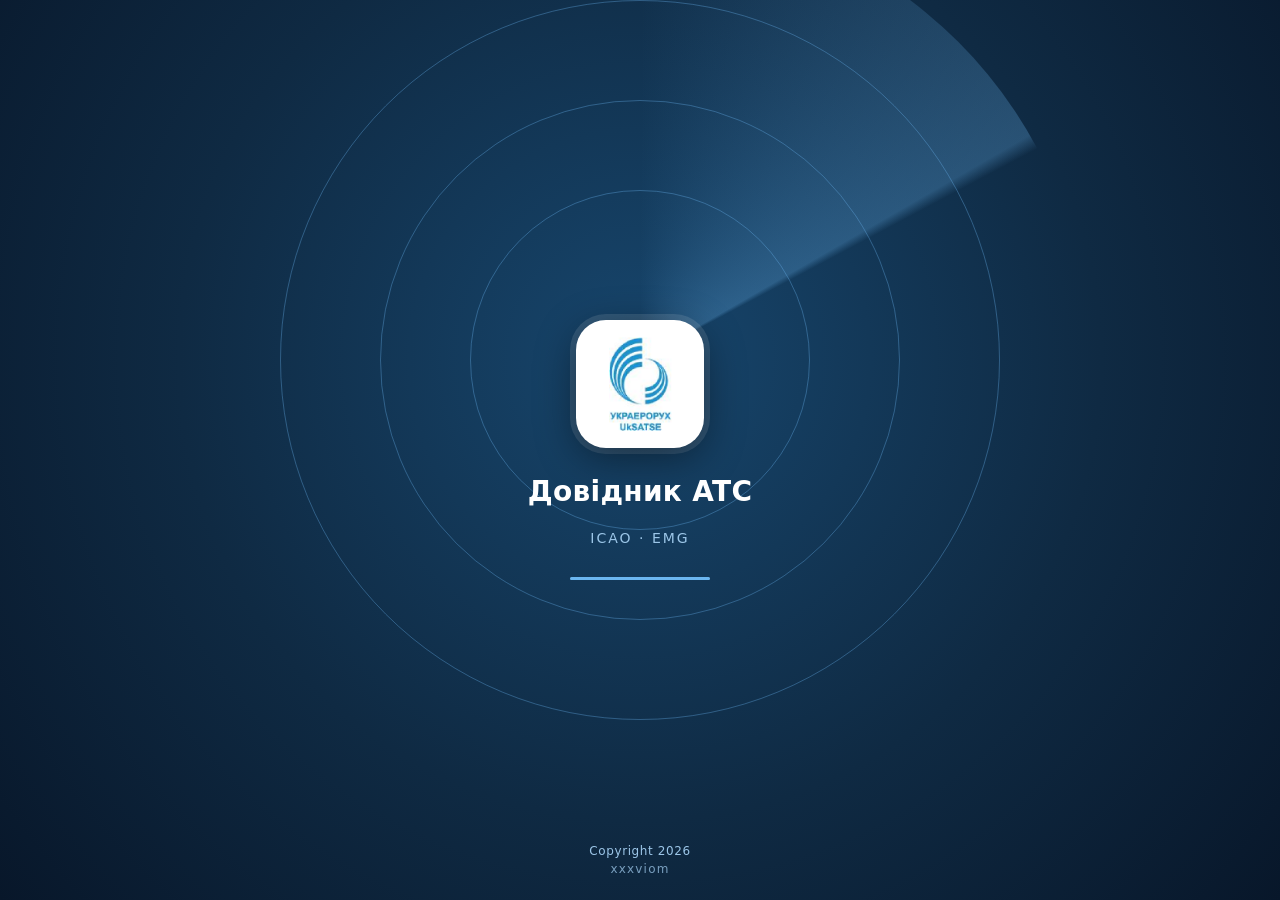
